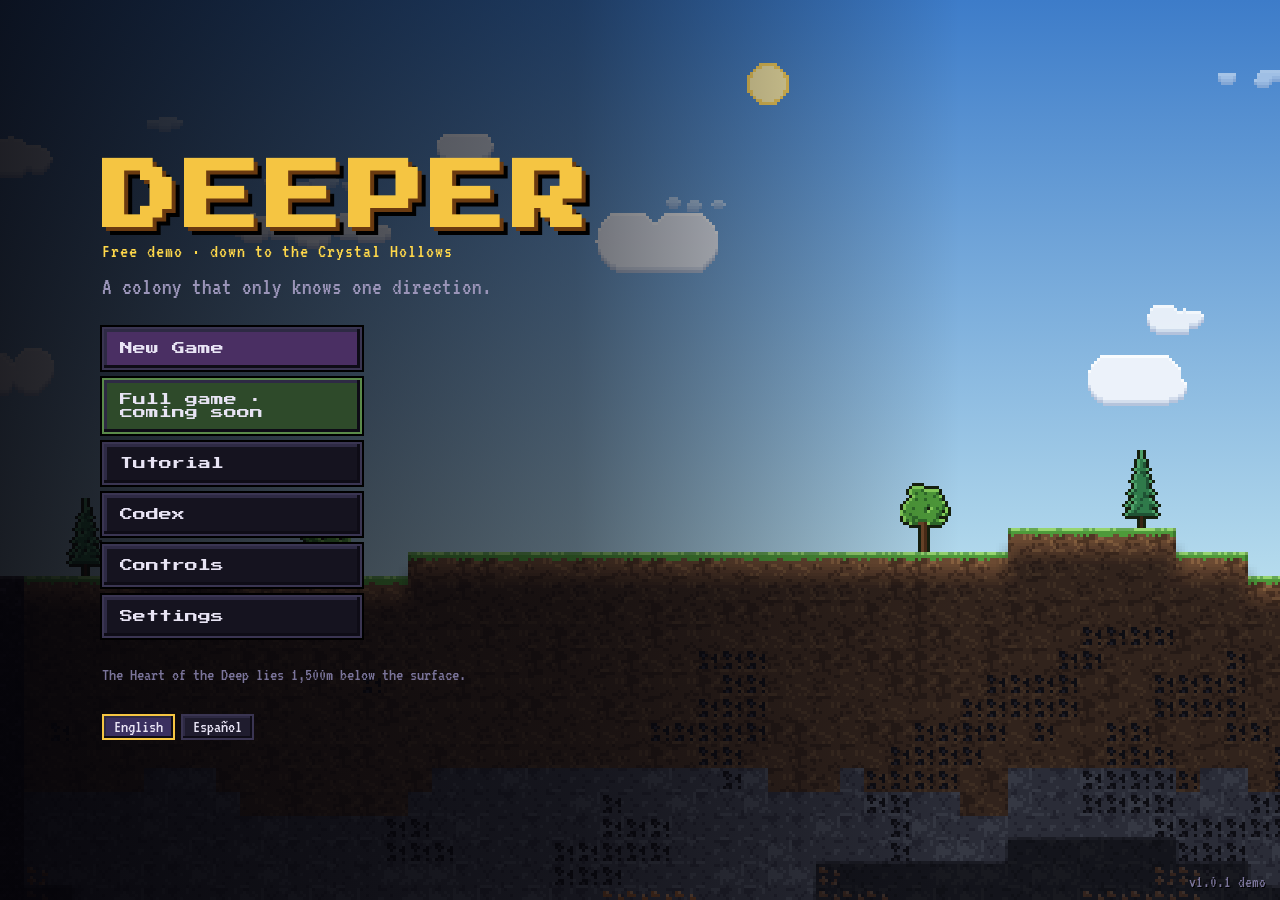
==== index.html @ 08e7ae27 "Demo 1.0.1: the full-game button says it's coming soon" ====
<!doctype html>
<html lang="en">
  <head>
    <meta charset="UTF-8" />
    <meta name="viewport" content="width=device-width, initial-scale=1.0, maximum-scale=1.0, user-scalable=no, viewport-fit=cover" />
    <title>Deeper</title>
    <script type="module" crossorigin>var e=Object.defineProperty,t=(e,t,n)=>()=>{if(n)throw n[0];try{return e&&(t=e(e=0)),t}catch(e){throw n=[e],e}},n=(t,n)=>{let r={};for(var i in t)e(r,i,{get:t[i],enumerable:!0});return n||e(r,Symbol.toStringTag,{value:`Module`}),r};(function(){let e=document.createElement(`link`).relList;if(e&&e.supports&&e.supports(`modulepreload`))return;for(let e of document.querySelectorAll(`link[rel="modulepreload"]`))n(e);new MutationObserver(e=>{for(let t of e)if(t.type===`childList`)for(let e of t.addedNodes)e.tagName===`LINK`&&e.rel===`modulepreload`&&n(e)}).observe(document,{childList:!0,subtree:!0});function t(e){let t={};return e.integrity&&(t.integrity=e.integrity),e.referrerPolicy&&(t.referrerPolicy=e.referrerPolicy),t.credentials=e.crossOrigin===`use-credentials`?`include`:e.crossOrigin===`anonymous`?`omit`:`same-origin`,t}function n(e){if(e.ep)return;e.ep=!0;let n=t(e);fetch(e.href,n)}})();var r={Stone:`Piedra`,Coal:`Carbón`,Iron:`Hierro`,Gold:`Oro`,Crystal:`Cristal`,Food:`Comida`,Easy:`Fácil`,"A calm descent. Good for learning the depths.":`Un descenso tranquilo. Ideal para aprender a moverte por las profundidades.`,"4 colonists, full storehouse":`4 colonos, almacén lleno`,"Weaker, rarer creatures":`Criaturas más débiles y escasas`,"Food from farms, mushrooms and chests":`Comida de huertos, setas y cofres`,"Sleepers are left alone":`Nadie ataca a los que duermen`,Normal:`Normal`,"The intended challenge. The dark bites back.":`El reto tal y como se diseñó. La oscuridad muerde.`,"3 colonists, modest supplies":`3 colonos, provisiones modestas`,"Food only from Mushroom Beds":`Comida solo de los huertos de setas`,"Colonists eat more":`Los colonos comen más`,"Creatures stalk sleepers: guard beds with turrets":`Las criaturas acechan a los que duermen: protege las camas con torretas`,Hard:`Difícil`,"Every unlit tunnel is a nest. Plan your light.":`Cada túnel a oscuras es un nido. Planifica la luz.`,"3 colonists, scarce supplies":`3 colonos, provisiones escasas`,"Tougher, more frequent creatures":`Criaturas más duras y frecuentes`,"Colonists eat much more":`Los colonos comen mucho más`,"Frequent attacks on sleepers":`Ataques frecuentes a los que duermen`,Surface:`Superficie`,"Where the colony lands.":`Donde llega la colonia.`,Topsoil:`Capa de tierra`,"Soft dirt. Quick to dig, gives nothing back.":`Tierra blanda. Se excava rápido, pero no da nada.`,"Stone Caverns":`Cavernas de piedra`,"Coal and iron. Old mine shafts run through the rock.":`Carbón y hierro. Viejos pozos mineros atraviesan la roca.`,"Fungal Depths":`Profundidades fúngicas`,"Huge glowing caves of giant mushrooms. Their caps are edible.":`Enormes cuevas luminosas llenas de setas gigantes. Sus sombreros son comestibles.`,Deepstone:`Piedra profunda`,"Dense rock and gold. Insect hives nest in the dark.":`Roca densa y oro. Las colmenas de insectos anidan en la oscuridad.`,"Crystal Hollows":`Cavernas de cristal`,"Geodes full of glowcrystal, watched by golems that ignore light.":`Geodas llenas de cristal luminoso, vigiladas por gólems a los que no les afecta la luz.`,"Sunken Ruins":`Ruinas sumergidas`,"Halls of a lost people. Cursed altars raise the dead.":`Salones de un pueblo perdido. Los altares malditos levantan a los muertos.`,"Magma Core":`Núcleo de magma`,"Lava and obsidian. Fire creatures are not afraid of light.":`Lava y obsidiana. Las criaturas de fuego no temen la luz.`,"The Abyss":`El Abismo`,"Void rock around the Heart of the Deep. Horrors dwell here.":`Roca del vacío alrededor del Corazón de las Profundidades. Aquí moran los horrores.`,Idle:`Sin tarea`,"a creature":`una criatura`,"Fighting!":`¡Luchando!`,"Fleeing!":`¡Huyendo!`,Sleeping:`Durmiendo`,Eating:`Comiendo`,"Digging {thing}":`Picando {thing}`,"Building {thing}":`Construyendo {thing}`,"Your colony has arrived. The only way is down.":`Tu colonia ha llegado. Solo se puede ir hacia abajo.`,"Unlit tunnels breed creatures. Carry light with you as you dig.":`En los túneles a oscuras nacen criaturas. Lleva luz contigo mientras excavas.`,"Welcome back. Your colony is where you left it.":`Hola de nuevo. Tu colonia está donde la dejaste.`,"Picks forged to level {n}.":`Picos forjados al nivel {n}.`,"They can break the Heart of the Deep itself.":`Pueden romper hasta el mismísimo Corazón de las Profundidades.`,"Your miners can now break {things}.":`Tus mineros ya pueden romper: {things}.`,"Lava destroyed a {thing} at {d}m!":`¡La lava ha destruido una construcción ({thing}) a {d} m!`,"Chest looted: {loot}.":`Cofre saqueado: {loot}.`,"An egg sac burst. One less source of drones.":`Ha reventado un saco de huevos. Un nido de zánganos menos.`,"The cursed altar crumbles. The dead rest easier.":`El altar maldito se desmorona. Los muertos descansan en paz.`,"Broke into a cavern at {d}m.":`Habéis abierto una caverna a {d} m.`,"Lava sealed under a stone wall.":`Lava sellada bajo un muro de piedra.`,"{name} starved to death at {d}m.":`{name} murió de hambre a {d} m.`,"{name} burned in lava at {d}m.":`{name} cayó en la lava a {d} m.`,"{name} was killed by {who} at {d}m.":`{name} murió a {d} m. Causa: {who}.`,"The Deep Dragon has fallen! The Heart of the Deep lies unguarded.":`¡El Dragón de las Profundidades ha caído! El Corazón de las Profundidades está desprotegido.`,"The Deep Dragon awakens! It must be slain before the Heart can be mined.":`¡El Dragón de las Profundidades despierta! Hay que acabar con él antes de poder picar el Corazón.`,"dragon fire":`fuego de dragón`,"Something is creeping up on {name} in their sleep! Stalkers ignore torches. Turrets beside beds stop them.":`¡Algo se acerca a {name} mientras duerme! Los acechadores no temen las antorchas. Las torretas junto a las camas los detienen.`,"Creatures are stalking {name} as they sleep.":`Hay criaturas acechando a {name} mientras duerme.`,"The Heart of the Deep has been claimed!":`¡El Corazón de las Profundidades es vuestro!`,"{name} saw your lights and joined the colony.":`{name} vio vuestras luces y se ha unido a la colonia.`,"Travelers passed by. Free beds would convince them to stay.":`Pasaron unos viajeros. Con camas libres se habrían quedado.`,"New depth record: {d}m.":`Nuevo récord de profundidad: {d} m.`,"Deeper creatures grow stronger, and some no longer fear light.":`Las criaturas son más fuertes cuanto más hondo, y algunas ya no temen la luz.`,"Discovered: {place} at {d}m!":`¡Descubierto: {place} a {d} m!`,"A {mob} crawled out of an unlit tunnel. Torches stop creatures from appearing nearby.":`Ha salido una criatura ({mob}) de un túnel a oscuras. Las antorchas impiden que aparezcan criaturas cerca.`,and:`y`,"Deepest descents: {list}":`Descensos más profundos: {list}`,"The Heart of the Deep lies 1,500m below the surface.":`El Corazón de las Profundidades está a 1500 m bajo la superficie.`,"Day {n}":`Día {n}`,"{n} colonists":`{n} colonos`,"Starting a new game replaces your saved colony.":`Empezar una partida nueva sustituye a tu colonia guardada.`,"Couldn't save: this browser's storage is full or turned off.":`No se pudo guardar: el almacenamiento del navegador está lleno o desactivado.`,Saved:`Guardado`,"You have a saved {old} colony at {d}m (day {day}). Start a new {new} colony and replace it?":`Tienes una colonia guardada en {old} a {d} m (día {day}). ¿Empezar una colonia nueva en {new} y sustituirla?`,"The saved colony is damaged and can't be loaded.":`La colonia guardada está dañada y no se puede cargar.`,"The saved colony is from an older version of the game and can't be loaded.":`La colonia guardada es de una versión anterior del juego y no se puede cargar.`,"Tutorial complete":`Tutorial completado`,"Step {n} of {total}":`Paso {n} de {total}`,On:`Sí`,Off:`No`,"The Deep Dragon guards the Heart. Slay it before you can mine it.":`El Dragón de las Profundidades protege el Corazón. Acaba con él antes de picarlo.`,"Your picks can't break {things} yet. Forge better ones.":`Tus picos aún no pueden romper: {things}. Forja otros mejores.`,"Not enough {res} for {thing}.":`Falta {res} para construir: {thing}.`,"End of the demo":`Fin de la demo`,"The Heart is yours":`El Corazón es tuyo`,"The dark took them":`La oscuridad se los llevó`,"Your colony broke through to the Heart of the Deep on <b>{diff}</b>.":`Tu colonia alcanzó el Corazón de las Profundidades en <b>{diff}</b>.`,"The last of your colonists has fallen, <b>{d}m</b> below the surface.":`Ha caído el último de tus colonos, a <b>{d} m</b> bajo la superficie.`,"Deepest point":`Punto más profundo`,"Time underground":`Tiempo bajo tierra`,Survivors:`Supervivientes`,"Colonists lost":`Colonos perdidos`,"Creatures slain":`Criaturas abatidas`,"Dungeons found":`Mazmorras encontradas`,"Chests looted":`Cofres saqueados`,Crawler:`Reptante`,"Skitters over walls and ceilings. The first thing to crawl out of an unlit tunnel.":`Corretea por paredes y techos. Es lo primero que sale de un túnel a oscuras.`,"Cave Bat":`Murciélago de caverna`,"Fast and fragile. Flies straight at whoever is nearest.":`Rápido y frágil. Vuela directo hacia quien tenga más cerca.`,"Lost Miner":`Minero perdido`,"What is left of the last colony. Walks and climbs ladders like your own miners.":`Lo que queda de la última colonia. Camina y sube escaleras como tus mineros.`,Sporeling:`Esporín`,"A mushroom that learned to walk. Travels in groups.":`Una seta que aprendió a andar. Va en grupo.`,Stalker:`Acechador`,"A larger, faster crawler of the deep rock.":`Un reptante más grande y rápido de la roca profunda.`,"Hive Drone":`Zángano de colmena`,"Hatches from hive egg sacs. Destroy the eggs to stop them.":`Nace de los sacos de huevos de las colmenas. Destruye los huevos para frenarlos.`,"Crystal Golem":`Gólem de cristal`,"Slow and enormous. Light does nothing to it. Use turrets or numbers.":`Lento y enorme. La luz no le hace nada. Usa torretas o superioridad numérica.`,Wraith:`Espectro`,"Drifts straight through solid rock. Burns badly in light.":`Atraviesa la roca maciza. La luz lo quema con fuerza.`,"Skeleton Knight":`Caballero esqueleto`,"Armored guardian raised by cursed altars. Only half afraid of light.":`Guardián con armadura alzado por los altares malditos. La luz solo lo asusta a medias.`,"Fire Imp":`Diablillo de fuego`,"Born in lava. Light means nothing to it.":`Nacido en la lava. La luz no significa nada para él.`,"Ember Crawler":`Reptante de ascuas`,"A crawler with a molten shell. Barely flinches at torches.":`Un reptante con caparazón fundido. Las antorchas apenas lo inmutan.`,"Deep Dragon":`Dragón de las Profundidades`,"Coils around the Heart of the Deep and must be slain before the Heart can be mined. Breathes fire from range and ignores light. Bring every colonist, turrets and your best picks.":`Se enrosca alrededor del Corazón de las Profundidades y hay que acabar con él antes de poder picarlo. Escupe fuego a distancia y no le afecta la luz. Trae a todos tus colonos, torretas y tus mejores picos.`,"Abyssal Horror":`Horror abisal`,"Something that lives near the Heart. Many eyes, much patience.":`Algo que vive cerca del Corazón. Muchos ojos, mucha paciencia.`,"a {mob}":`{mob}`,"the Deep Dragon":`el Dragón de las Profundidades`,"Crawls on walls":`Trepa por las paredes`,Flies:`Vuela`,"Walks, climbs ladders":`Camina y sube escaleras`,"Passes through rock":`Atraviesa la roca`,"Ignores light":`Inmune a la luz`,"Resists light":`Resiste la luz`,"Burns fast in light":`La luz lo quema rápido`,"Very tough":`Muy resistente`,"Very fast":`Muy rápido`,"Found in almost every layer of rock.":`Está en casi todas las capas de roca.`,"The basic building material: ladders, walls, beds, mushroom beds and turrets. Dirt gives nothing.":`El material de construcción básico: escaleras, muros, camas, huertos de setas y torretas. La tierra no da nada.`,"Dark seams in the upper caverns.":`Vetas oscuras en las cavernas superiores.`,"Burns in torches and feeds Mushroom Beds. Light burns most creatures and keeps new ones from appearing.":`Arde en las antorchas y alimenta los huertos de setas. La luz quema a la mayoría de las criaturas e impide que aparezcan otras.`,"Orange ore, common from the caverns down to the deepstone.":`Mena naranja, común desde las cavernas hasta la piedra profunda.`,"Used for turrets, crystal lamps and most pickaxe upgrades.":`Se usa en torretas, lámparas de cristal y en la mayoría de las mejoras de pico.`,"Glittering veins deep underground, and inside old chests.":`Filones brillantes en lo más hondo, y dentro de cofres antiguos.`,"Forges the stronger pickaxes you need to keep digging deeper.":`Sirve para forjar los picos más fuertes que necesitas para seguir bajando.`,"Glowing clusters in the deep, thickest in the Crystal Hollows.":`Racimos luminosos en las profundidades, sobre todo en las Cavernas de cristal.`,"Powers crystal lamps and turrets, and forges the finest pickaxes.":`Alimenta las lámparas de cristal y las torretas, y forja los mejores picos.`,"Grown in Mushroom Beds that you build.":`Se cultiva en los huertos de setas que construyes.`,"Colonists eat as they work and starve without it. On Easy, giant mushroom caps and chests also give food.":`Los colonos comen mientras trabajan y sin ella mueren de hambre. En Fácil, los sombreros de setas gigantes y los cofres también dan comida.`,"Pickaxe upgrades":`Mejoras de pico`,"Eaten by colonists":`Alimento de los colonos`,"guarded by {mobs}":`guardianes: {mobs}`,"Best depth: {d}m":`Mejor profundidad: {d} m`,"Not played yet":`Aún sin jugar`,Air:`Aire`,Dirt:`Tierra`,Grass:`Hierba`,"Myceliated Stone":`Piedra micelada`,"Geode Rock":`Roca de geoda`,"Ancient Stone":`Piedra antigua`,"Carved Block":`Bloque tallado`,"Magma Rock":`Roca de magma`,Obsidian:`Obsidiana`,"Void Rock":`Roca del vacío`,Bedrock:`Roca madre`,"Hive Wall":`Pared de colmena`,"Coal Seam":`Veta de carbón`,"Iron Ore":`Mena de hierro`,"Gold Vein":`Filón de oro`,Glowcrystal:`Cristal luminoso`,"Giant Mushroom Cap":`Sombrero de seta gigante`,Lava:`Lava`,"Heart of the Deep":`Corazón de las Profundidades`,"Guarded by the Deep Dragon. Slay it before you can mine the Heart.":`Lo protege el Dragón de las Profundidades. Acaba con él antes de picar el Corazón.`,"Old Chest":`Cofre antiguo`,"Mark it with the pickaxe to loot it.":`Márcalo con el pico para saquearlo.`,"Hive Egg Sac":`Saco de huevos`,"Keeps hatching drones until destroyed.":`Sigue sacando zánganos hasta que lo destruyas.`,"Cursed Altar":`Altar maldito`,"Raises the dead until destroyed.":`Levanta a los muertos hasta que lo destruyas.`,"Mine Support":`Puntal de mina`,"Mushroom Stem":`Tallo de seta`,Bones:`Huesos`,"Stone Wall":`Muro de piedra`,"Solid block. Seal off caves, bridge gaps, or build it right on top of lava to plug a leak.":`Bloque macizo. Sella cuevas, cubre huecos o constrúyelo encima de la lava para tapar una fuga.`,Ladder:`Escalera`,"Lets colonists climb up and down.":`Permite a los colonos subir y bajar.`,Torch:`Antorcha`,"Light burns most creatures within about 4 tiles and stops new ones appearing within about 6.":`Su luz quema a la mayoría de las criaturas a unas 4 casillas e impide que aparezcan otras a unas 6.`,Bed:`Cama`,"Faster rest. Free beds attract newcomers.":`Descanso más rápido. Las camas libres atraen a recién llegados.`,"Mushroom Bed":`Huerto de setas`,"Grows food. Yields more the deeper it is.":`Produce comida. Rinde más cuanto más hondo está.`,"Crystal Lamp":`Lámpara de cristal`,"A torch that never needs coal and shines much further: creatures burn within about 6 tiles (torch: 4) and none appear within about 10 (torch: 6).":`Una antorcha que nunca necesita carbón y alumbra mucho más lejos: quema criaturas a unas 6 casillas (antorcha: 4) y no aparece ninguna a unas 10 (antorcha: 6).`,"Bolt Turret":`Torreta de rayos`,"Shoots creatures in range, even ones that ignore light or stalk sleepers. Place one beside your beds. Hits harder with better picks.":`Dispara a las criaturas a su alcance, incluso a las que no temen la luz o acechan a los que duermen. Pon una junto a tus camas. Pega más fuerte con mejores picos.`,"{label} built: {n} / {need}":`{label}: {n} de {need}`,"{q} waiting for a colonist":`{q} a la espera de un colono`,"A crawler came out of the dark!":`¡Ha salido un reptante de la oscuridad!`,"Welcome, Overseer":`Te damos la bienvenida`,"This is your colony. Colonists act on their own; you give orders. Move the view with <b>WASD</b>, the <b>arrow keys</b>, the <b>mouse wheel</b> or by <b>right-dragging</b>.":`Esta es tu colonia. Los colonos actúan por su cuenta; tú das las órdenes. Mueve la vista con <b>WASD</b>, las <b>flechas</b>, la <b>rueda del ratón</b> o <b>arrastrando con el botón derecho</b>.`,"Dig a shaft":`Excava un pozo`,"Select the <b>Pickaxe (1)</b> and <b>drag straight down</b> from the ground next to your colonists, about 8 tiles. Yellow brackets mark tiles to dig.":`Elige el <b>Pico (1)</b> y <b>arrastra en línea recta hacia abajo</b> desde el suelo junto a tus colonos, unas 8 casillas. Los corchetes amarillos marcan lo que hay que excavar.`,"Watch them work":`Míralos trabajar`,"Your colonists walk over and start digging. Each tile they break reveals what lies beyond. Wait until someone reaches <b>21m</b>. Use the <b>2x / 4x</b> buttons to speed time up.":`Tus colonos se acercan y empiezan a excavar. Cada casilla que rompen descubre lo que hay detrás. Espera a que alguien llegue a <b>21 m</b>. Usa los botones <b>2x / 4x</b> para acelerar el tiempo.`,"A way back up":`Un camino de vuelta`,"Anyone who drops into a hole can't climb out. Select the <b>Ladder (2)</b> and <b>drag along the shaft</b> to order at least 5 rungs, then wait for your colonists to build them.":`Quien cae a un agujero no puede salir. Elige la <b>Escalera (2)</b> y <b>arrastra a lo largo del pozo</b> para encargar al menos 5 peldaños; luego espera a que tus colonos los construyan.`,Ladders:`Escaleras`,"Light the dark":`Ilumina la oscuridad`,'Creatures appear in <b>unlit</b> places underground. With the <b>Torch (4)</b> selected, those places glow <b style="color:#ff6a7a">red</b>. Place a torch inside the shaft and wait for a colonist to put it up.':`Bajo tierra, las criaturas aparecen en los lugares <b>sin luz</b>. Con la <b>Antorcha (4)</b> elegida, esos lugares brillan en <b style="color:#ff6a7a">rojo</b>. Pon una antorcha dentro del pozo y espera a que un colono la coloque.`,Torches:`Antorchas`,"Colonists eat as they work. Build a <b>Mushroom Bed (6)</b> on solid ground. It grows food on its own, and grows more the deeper it is. On <b>Normal</b> and <b>Hard</b>, farms are your <b>only</b> food. A colonist will come and build it.":`Los colonos comen mientras trabajan. Construye un <b>Huerto de setas (6)</b> sobre suelo firme. Produce comida por sí solo, y más cuanto más hondo está. En <b>Normal</b> y <b>Difícil</b>, los huertos son tu <b>única</b> fuente de comida. Un colono vendrá a construirlo.`,"Mushroom Beds":`Huertos de setas`,Rest:`Descanso`,"Tired colonists slow down. Build a <b>Bed (5)</b> on solid ground. Free beds also attract new colonists over time. Wait for it to be built.":`Los colonos cansados trabajan más despacio. Construye una <b>Cama (5)</b> sobre suelo firme. Con el tiempo, las camas libres también atraen a nuevos colonos. Espera a que esté construida.`,Beds:`Camas`,"Something stirs":`Algo se mueve`,"A creature has crawled out of the darkness. Colonists fight back on their own, and light burns most creatures. Defeat it.":`Una criatura ha salido de la oscuridad. Los colonos se defienden por su cuenta, y la luz quema a la mayoría de las criaturas. Derrótala.`,"Guard the beds":`Protege las camas`,"On <b>Normal</b> and <b>Hard</b>, creatures stalk colonists while they sleep, and torches won't scare these stalkers off. A <b>Bolt Turret (8)</b> shoots anything in range, even creatures that ignore light. Build one next to your bed, on the floor or a wall. Here is some iron and glowcrystal.":`En <b>Normal</b> y <b>Difícil</b>, las criaturas acechan a los colonos mientras duermen, y las antorchas no ahuyentan a estos acechadores. Una <b>Torreta de rayos (8)</b> dispara a todo lo que tenga a su alcance, incluso a las criaturas que no temen la luz. Construye una junto a la cama, en el suelo o en una pared. Aquí tienes algo de hierro y cristal luminoso.`,Turrets:`Torretas`,"Night watch":`Guardia nocturna`,"A stalker is creeping toward the camp. Watch your turret deal with it. Turrets hit harder as you forge better picks, and they are your best weapon against creatures that ignore light, like golems and fire imps.":`Un acechador se acerca sigilosamente al campamento. Mira cómo se encarga tu torreta. Las torretas pegan más fuerte a medida que forjas mejores picos, y son tu mejor arma contra las criaturas que no temen la luz, como los gólems y los diablillos de fuego.`,"A stalker is creeping toward the camp!":`¡Un acechador se acerca al campamento!`,"Go deeper":`Más hondo`,"That's the basics. Mine <b>iron</b> (orange ore) and forge better picks with the button in the toolbar to break harder rock. Loot <b>chests</b> in dungeons, and dig all the way down to the <b>Heart of the Deep</b>, 1,500m below.":`Eso es lo básico. Extrae <b>hierro</b> (la mena naranja) y forja mejores picos con el botón de la barra de herramientas para romper roca más dura. Saquea los <b>cofres</b> de las mazmorras y excava hasta llegar al <b>Corazón de las Profundidades</b>, 1500 m más abajo.`,"Free demo · down to the Crystal Hollows":`Demo gratuita · hasta las Cavernas de cristal`,"Something below heard you.":`Algo ahí abajo te ha oído.`,"{d}m down, the Heart of the Deep waits.":`A {d} m de profundidad, el Corazón de las Profundidades espera.`,"Click or press any key to skip":`Haz clic o pulsa una tecla para saltar`,"Your colony reached the Crystal Hollows, <b>{d}m</b> down. The full game keeps going through sunken ruins, a molten core and the Abyss, all the way to the Heart of the Deep and the dragon that guards it.":`Tu colonia llegó a las Cavernas de cristal, a <b>{d} m</b> de profundidad. El juego completo sigue por ruinas sumergidas, un núcleo de magma y el Abismo, hasta el Corazón de las Profundidades y el dragón que lo protege.`,"Your colony is saved: buy the full game on this computer and carry on right where you stopped.":`Tu colonia está guardada: compra el juego completo en este ordenador y sigue justo donde lo dejaste.`,"Full game · coming soon":`Juego completo · próximamente`,"Your colony is saved: when the full game comes out, it carries on right where you stopped on this computer.":`Tu colonia está guardada: cuando salga el juego completo, seguirá justo donde lo dejaste en este ordenador.`,"Your demo colony is saved. When the full game comes out, it picks it up where you stopped.":`Tu colonia de la demo está guardada. Cuando salga el juego completo, la retomará donde la dejaste.`,"Your demo colony is saved. The full game on this computer picks it up where you stopped.":`Tu colonia de la demo está guardada. El juego completo en este ordenador la retoma donde la dejaste.`,"Your demo colony reached the Crystal Hollows. The rest of the descent is in the full game.":`Tu colonia de la demo llegó a las Cavernas de cristal. El resto del descenso está en el juego completo.`,"{biome}, from {d}m. {desc}":`{biome}, desde {d} m. {desc}`,"<b>Move</b><br>Drag with one finger to look around. You can always move with two fingers and pinch to zoom.":`<b>Mover</b><br>Arrastra con un dedo para mirar alrededor. Siempre puedes moverte con dos dedos y pellizcar para hacer zoom.`,"<b>Pickaxe</b><br>Drag to mark tiles for digging, even hidden ones. Mark chests to loot them, and egg sacs or altars to destroy them.<br><i>Click a single building to take it down.</i>":`<b>Pico</b><br>Arrastra para marcar casillas que excavar, incluso las ocultas. Marca cofres para saquearlos, y sacos de huevos o altares para destruirlos.<br><i>Haz clic en una sola construcción para desmontarla.</i>`,"<b>Cancel</b><br>Drag to remove dig and build orders.":`<b>Cancelar</b><br>Arrastra para quitar órdenes de excavación y construcción.`,"Cost: {cost}":`Coste: {cost}`,"Needs solid ground below.":`Necesita suelo firme debajo.`,"Mounts on floors, walls or ceilings.":`Se monta en suelos, paredes o techos.`,Tutorial:`Tutorial`,"Picks Lv{a} → {b}: {cost}":`Picos Nv{a} → {b}: {cost}`,"Forge level {n} picks to break {things}. Better picks also dig faster and hit harder.":`Forja picos de nivel {n} para romper: {things}. Los mejores picos también excavan más rápido y pegan más fuerte.`,"the Heart of the Deep":`el Corazón de las Profundidades`,"Picks Lv{a} (max)":`Picos Nv{a} (máx.)`,"Abandoned Mine":`Mina abandonada`,"Timbered tunnels with ladders still in place. The miners never left.":`Túneles apuntalados con las escaleras aún en su sitio. Los mineros nunca se fueron.`,"Fungal Grotto":`Gruta fúngica`,"A glowing chamber of giant mushrooms, full of food and sporelings.":`Una cámara luminosa de setas gigantes, llena de comida y esporines.`,"Bug Hive":`Colmena de insectos`,"Soft waxy walls around egg sacs. Destroy the eggs or the drones never stop.":`Paredes blandas de cera alrededor de sacos de huevos. Destruye los huevos o los zánganos no pararán nunca.`,"Great Geode":`Gran geoda`,"A hollow stone egg lined with glowcrystal, guarded by a golem.":`Un huevo de piedra hueco forrado de cristal luminoso, custodiado por un gólem.`,"Ancient Hall":`Salón antiguo`,"Carved halls with treasure and a cursed altar that raises the dead.":`Salones tallados con tesoros y un altar maldito que levanta a los muertos.`,"Obsidian Forge":`Forja de obsidiana`,"A furnace-temple of the deep. Fire imps tend it.":`Un templo-horno de las profundidades. Lo atienden diablillos de fuego.`,Pop:`Pob.`,Depth:`Prof.`,Colony:`Colonia`,"Leave tutorial":`Salir del tutorial`,"Continue ▶":`Continuar ▶`,"Keep playing":`Seguir jugando`,"Main menu":`Menú principal`,PAUSED:`PAUSA`,"A colony that only knows one direction.":`Una colonia que solo conoce una dirección.`,Continue:`Continuar`,"New Game":`Nueva partida`,"Get the full game":`Consigue el juego completo`,Codex:`Códice`,Controls:`Controles`,Settings:`Ajustes`,"Choose your descent":`Elige tu descenso`,"Start new colony":`Empezar colonia nueva`,"Keep my save":`Conservar mi partida`,Back:`Volver`,Biomes:`Biomas`,Creatures:`Criaturas`,Dungeons:`Mazmorras`,Resources:`Recursos`,"Left-drag":`Arrastrar con el botón izquierdo`,"Use the selected tool on an area":`Usar la herramienta elegida en una zona`,"Right-drag · WASD · Arrows · Wheel":`Arrastrar con el botón derecho · WASD · Flechas · Rueda`,"Move the view":`Mover la vista`,"Pickaxe, Ladder, Wall, Torch, Bed, Mushroom Bed, Lamp, Turret":`Pico, Escalera, Muro, Antorcha, Cama, Huerto de setas, Lámpara, Torreta`,"Cancel orders":`Cancelar órdenes`,Space:`Espacio`,Pause:`Pausa`,"Game speed":`Velocidad de juego`,"Jump to a colonist":`Ir a un colono`,"Mute all sound":`Silenciar todo el sonido`,"Music on/off":`Activar/desactivar la música`,Esc:`Esc`,"Menu (the game keeps running)":`Menú (la partida sigue en marcha)`,"Click the minimap, a biome name or a colonist card to jump there.":`Haz clic en el minimapa, en el nombre de un bioma o en la ficha de un colono para ir allí.`,Music:`Música`,"Sound effects":`Efectos de sonido`,"Sounds from colonists far from the camera are quieter and come from their side. M mutes everything, N toggles music.":`Los sonidos de los colonos lejos de la cámara suenan más bajos y desde su lado. M silencia todo y N activa o desactiva la música.`,Fullscreen:`Pantalla completa`,"F11 also switches fullscreen.":`F11 también activa la pantalla completa.`,Language:`Idioma`,"Changing the language saves your colony and returns to the main menu.":`Al cambiar el idioma se guarda tu colonia y vuelves al menú principal.`,Menu:`Menú`,"Back to game":`Volver a la partida`,Restart:`Reiniciar`,"Save & exit to menu":`Guardar y salir al menú`,"Play again":`Jugar de nuevo`,Colonists:`Colonos`,"Beds built":`Camas construidas`,"Deepest point reached":`Punto más profundo alcanzado`,"Pause (Space)":`Pausa (Espacio)`,"Normal speed":`Velocidad normal`,Fast:`Rápido`,Fastest:`Muy rápido`,"Mute all sound (M)":`Silenciar todo el sonido (M)`,"Music on/off (N)":`Activar/desactivar la música (N)`,"Show the map and colonists":`Mostrar el mapa y los colonos`,"Menu (Esc). The game keeps running; Space pauses.":`Menú (Esc). La partida sigue en marcha; Espacio la pausa.`,"Minimise the map":`Minimizar el mapa`,"Show the map":`Mostrar el mapa`,"Minimise the colonist list":`Minimizar la lista de colonos`,"Show the colonists":`Mostrar los colonos`},i=[{id:`en`,name:`English`},{id:`es`,name:`Español`}],a={es:r},o=`deeper.lang`;function s(){try{let e=localStorage.getItem(o);if(i.some(t=>t.id===e))return e}catch{}let e=(navigator.language||``).toLowerCase().slice(0,2);return i.some(t=>t.id===e)?e:`en`}var c=s();function l(e){try{localStorage.setItem(o,e)}catch{}}function u(e,t){let n=e,r=a[c];if(r){let t=r[e];t!==void 0&&(n=t)}return t?n.replace(/\{(\w+)\}/g,(e,n)=>n in t?String(t[n]):e):n}function d(e){return e.length<2?e[0]??``:`${e.slice(0,-1).join(`, `)} ${u(`and`)} ${e[e.length-1]}`}function f(){document.documentElement.lang=c,c!==`en`&&(document.querySelectorAll(`[data-i18n]`).forEach(e=>{e.textContent=u(e.textContent.trim())}),document.querySelectorAll(`[data-i18n-html]`).forEach(e=>{e.innerHTML=u(e.innerHTML.trim())}),document.querySelectorAll(`[title]`).forEach(e=>{e.title=u(e.title)}),document.querySelectorAll(`[aria-label]`).forEach(e=>{e.setAttribute(`aria-label`,u(e.getAttribute(`aria-label`)))}))}var p=.21,m=`v1.0.1 demo`,h=`https://steriumai.dev/`,g=[`stone`,`coal`,`iron`,`gold`,`crystal`,`food`],_={stone:u(`Stone`),coal:u(`Coal`),iron:u(`Iron`),gold:u(`Gold`),crystal:u(`Crystal`),food:u(`Food`)},v={stone:`#c8ccd8`,coal:`#9a9aaa`,iron:`#f0b27a`,gold:`#ffd84a`,crystal:`#8ff8ff`,food:`#ff9a8a`},y={easy:{name:u(`Easy`),blurb:u(`A calm descent. Good for learning the depths.`),points:[u(`4 colonists, full storehouse`),u(`Weaker, rarer creatures`),u(`Food from farms, mushrooms and chests`),u(`Sleepers are left alone`)],mobHp:.7,mobDmg:.77,spawnRate:.6,cap:.6,hunger:.75,grace:180,mineFood:!0,raid:0,immigrate:35,colonists:4,start:{stone:25,coal:8,iron:4,gold:0,crystal:0,food:30}},normal:{name:u(`Normal`),blurb:u(`The intended challenge. The dark bites back.`),points:[u(`3 colonists, modest supplies`),u(`Food only from Mushroom Beds`),u(`Colonists eat more`),u(`Creatures stalk sleepers: guard beds with turrets`)],mobHp:1,mobDmg:1.4,spawnRate:1,cap:1,hunger:1.3,grace:100,mineFood:!1,raid:.35,immigrate:45,colonists:3,start:{stone:14,coal:4,iron:0,gold:0,crystal:0,food:20}},hard:{name:u(`Hard`),blurb:u(`Every unlit tunnel is a nest. Plan your light.`),points:[u(`3 colonists, scarce supplies`),u(`Tougher, more frequent creatures`),u(`Food only from Mushroom Beds`),u(`Colonists eat much more`),u(`Frequent attacks on sleepers`)],mobHp:1.4,mobDmg:2.1,spawnRate:1.5,cap:1.5,hunger:1.6,grace:45,mineFood:!1,raid:.6,immigrate:60,colonists:3,start:{stone:8,coal:2,iron:0,gold:0,crystal:0,food:12}}},b=function(e){return e[e.SURFACE=0]=`SURFACE`,e[e.SOIL=1]=`SOIL`,e[e.CAVERN=2]=`CAVERN`,e[e.FUNGAL=3]=`FUNGAL`,e[e.DEEP=4]=`DEEP`,e[e.CRYSTAL=5]=`CRYSTAL`,e[e.RUINS=6]=`RUINS`,e[e.MAGMA=7]=`MAGMA`,e[e.ABYSS=8]=`ABYSS`,e}({}),x={0:{name:u(`Surface`),top:0,color:`#6fb0e0`,desc:u(`Where the colony lands.`)},1:{name:u(`Topsoil`),top:18,color:`#86603f`,desc:u(`Soft dirt. Quick to dig, gives nothing back.`)},2:{name:u(`Stone Caverns`),top:30,color:`#737a8a`,desc:u(`Coal and iron. Old mine shafts run through the rock.`)},3:{name:u(`Fungal Depths`),top:115,color:`#8a5cc0`,desc:u(`Huge glowing caves of giant mushrooms. Their caps are edible.`)},4:{name:u(`Deepstone`),top:195,color:`#555069`,desc:u(`Dense rock and gold. Insect hives nest in the dark.`)},5:{name:u(`Crystal Hollows`),top:275,color:`#6fd8e8`,desc:u(`Geodes full of glowcrystal, watched by golems that ignore light.`)},6:{name:u(`Sunken Ruins`),top:345,color:`#7a8aa8`,desc:u(`Halls of a lost people. Cursed altars raise the dead.`)},7:{name:u(`Magma Core`),top:415,color:`#e0521c`,desc:u(`Lava and obsidian. Fire creatures are not afraid of light.`)},8:{name:u(`The Abyss`),top:478,color:`#9a6ad0`,desc:u(`Void rock around the Heart of the Deep. Horrors dwell here.`)}},ee=[1,2,3,4,5,6,7,8],S=[`Ada`,`Bram`,`Cora`,`Dov`,`Esk`,`Fenn`,`Gilda`,`Hob`,`Ivo`,`Juna`,`Kest`,`Lark`,`Mira`,`Nils`,`Odo`,`Pim`,`Quill`,`Rook`,`Sela`,`Tamsin`,`Ulla`,`Vesk`,`Wren`,`Yara`,`Zed`],te=[`#3f7fbf`,`#bf4f3f`,`#4f9f4f`,`#9f6fbf`,`#c9913a`,`#3fa7a0`,`#b04f86`,`#7a7f3a`];function C(e){return function(){e|=0,e=e+1831565813|0;let t=Math.imul(e^e>>>15,1|e);return t=t+Math.imul(t^t>>>7,61|t)^t,((t^t>>>14)>>>0)/4294967296}}function w(e,t,n=0){let r=e*374761393+t*668265263+n*982451653|0;return r=Math.imul(r^r>>>13,1274126177),r^=r>>>16,(r>>>0)/4294967296}function T(e,t,n){let r=Math.floor(e),i=Math.floor(t),a=e-r,o=t-i,s=a*a*(3-2*a),c=o*o*(3-2*o),l=w(r,i,n),u=w(r+1,i,n),d=w(r,i+1,n),f=w(r+1,i+1,n);return l+(u-l)*s+(d-l)*c+(l-u-d+f)*s*c}function E(e,t,n,r=3){let i=0,a=1,o=1,s=0;for(let c=0;c<r;c++)i+=T(e*o,t*o,n+c*17)*a,s+=a,a*=.5,o*=2;return i/s}var D=function(e){return e[e.AIR=0]=`AIR`,e[e.DIRT=1]=`DIRT`,e[e.GRASS=2]=`GRASS`,e[e.STONE=3]=`STONE`,e[e.DEEP=4]=`DEEP`,e[e.MAGMA=5]=`MAGMA`,e[e.BEDROCK=6]=`BEDROCK`,e[e.COAL=7]=`COAL`,e[e.IRON=8]=`IRON`,e[e.CRYSTAL=9]=`CRYSTAL`,e[e.LAVA=10]=`LAVA`,e[e.HEART=11]=`HEART`,e[e.BRICK=12]=`BRICK`,e[e.LADDER=13]=`LADDER`,e[e.TORCH=14]=`TORCH`,e[e.BED=15]=`BED`,e[e.FARM=16]=`FARM`,e[e.LAMP=17]=`LAMP`,e[e.TURRET=18]=`TURRET`,e[e.MYCEL=19]=`MYCEL`,e[e.GEODE=20]=`GEODE`,e[e.ANCIENT=21]=`ANCIENT`,e[e.OBSIDIAN=22]=`OBSIDIAN`,e[e.VOID=23]=`VOID`,e[e.GOLD=24]=`GOLD`,e[e.HIVE=25]=`HIVE`,e[e.RUINBRICK=26]=`RUINBRICK`,e[e.CHEST=27]=`CHEST`,e[e.EGG=28]=`EGG`,e[e.ALTAR=29]=`ALTAR`,e[e.SUPPORT=30]=`SUPPORT`,e[e.MUSHSTEM=31]=`MUSHSTEM`,e[e.MUSHCAP=32]=`MUSHCAP`,e[e.BONES=33]=`BONES`,e}({}),O={0:{name:u(`Air`),solid:!1,hard:0,minPick:0},1:{name:u(`Dirt`),solid:!0,hard:.8,minPick:1},2:{name:u(`Grass`),solid:!0,hard:.8,minPick:1},3:{name:u(`Stone`),solid:!0,hard:1.8,minPick:1,drop:[`stone`,1]},19:{name:u(`Myceliated Stone`),solid:!0,hard:2.2,minPick:2,drop:[`stone`,1]},4:{name:u(`Deepstone`),solid:!0,hard:3,minPick:3,drop:[`stone`,1]},20:{name:u(`Geode Rock`),solid:!0,hard:3.5,minPick:5,drop:[`stone`,1]},21:{name:u(`Ancient Stone`),solid:!0,hard:4,minPick:6,drop:[`stone`,1]},26:{name:u(`Carved Block`),solid:!0,hard:4.5,minPick:7,drop:[`stone`,2]},5:{name:u(`Magma Rock`),solid:!0,hard:4.5,minPick:8,drop:[`stone`,1]},22:{name:u(`Obsidian`),solid:!0,hard:6,minPick:9,drop:[`stone`,1]},23:{name:u(`Void Rock`),solid:!0,hard:6.5,minPick:9,drop:[`stone`,1]},6:{name:u(`Bedrock`),solid:!0,hard:999,minPick:99},25:{name:u(`Hive Wall`),solid:!0,hard:1.2,minPick:1},7:{name:u(`Coal Seam`),solid:!0,hard:2,minPick:1,drop:[`coal`,2]},8:{name:u(`Iron Ore`),solid:!0,hard:3,minPick:1,drop:[`iron`,2]},24:{name:u(`Gold Vein`),solid:!0,hard:3.5,minPick:4,drop:[`gold`,2]},9:{name:u(`Glowcrystal`),solid:!0,hard:4,minPick:5,drop:[`crystal`,1],light:[2.5,.4]},32:{name:u(`Giant Mushroom Cap`),solid:!0,hard:1,minPick:1,drop:[`food`,2],light:[3,.35]},10:{name:u(`Lava`),solid:!1,hard:0,minPick:99,light:[4,.8]},11:{name:u(`Heart of the Deep`),solid:!0,hard:16,minPick:10,light:[9,1],desc:u(`Guarded by the Deep Dragon. Slay it before you can mine the Heart.`)},27:{name:u(`Old Chest`),solid:!1,hard:1,minPick:1,dig:!0,desc:u(`Mark it with the pickaxe to loot it.`)},28:{name:u(`Hive Egg Sac`),solid:!1,hard:1.5,minPick:1,dig:!0,light:[2,.3],desc:u(`Keeps hatching drones until destroyed.`)},29:{name:u(`Cursed Altar`),solid:!1,hard:5,minPick:6,dig:!0,light:[3,.45],desc:u(`Raises the dead until destroyed.`)},30:{name:u(`Mine Support`),solid:!1,hard:.6,minPick:1,dig:!0},31:{name:u(`Mushroom Stem`),solid:!1,hard:.6,minPick:1,dig:!0},33:{name:u(`Bones`),solid:!1,hard:.3,minPick:1,dig:!0},12:{name:u(`Stone Wall`),solid:!0,hard:1,minPick:1,drop:[`stone`,1],building:!0,desc:u(`Solid block. Seal off caves, bridge gaps, or build it right on top of lava to plug a leak.`)},13:{name:u(`Ladder`),solid:!1,hard:.5,minPick:1,climb:!0,building:!0,desc:u(`Lets colonists climb up and down.`)},14:{name:u(`Torch`),solid:!1,hard:.5,minPick:1,building:!0,light:[7,1],desc:u(`Light burns most creatures within about 4 tiles and stops new ones appearing within about 6.`)},15:{name:u(`Bed`),solid:!1,hard:.5,minPick:1,building:!0,floor:!0,desc:u(`Faster rest. Free beds attract newcomers.`)},16:{name:u(`Mushroom Bed`),solid:!1,hard:.5,minPick:1,building:!0,floor:!0,desc:u(`Grows food. Yields more the deeper it is.`)},17:{name:u(`Crystal Lamp`),solid:!1,hard:.5,minPick:1,building:!0,light:[11,1],desc:u(`A torch that never needs coal and shines much further: creatures burn within about 6 tiles (torch: 4) and none appear within about 10 (torch: 6).`)},18:{name:u(`Bolt Turret`),solid:!1,hard:.5,minPick:1,building:!0,mount:!0,light:[2,.5],desc:u(`Shoots creatures in range, even ones that ignore light or stalk sleepers. Place one beside your beds. Hits harder with better picks.`)}},ne={13:{stone:1},12:{stone:2},14:{coal:1},15:{stone:5},16:{stone:6,coal:2},17:{crystal:2,iron:1},18:{iron:5,stone:4,crystal:2}},re=[{},{iron:14,coal:4},{iron:24,coal:10},{iron:34,stone:40},{iron:30,gold:12},{gold:22,iron:26},{gold:28,crystal:12},{gold:32,crystal:22,iron:20},{gold:38,crystal:32,iron:36},{gold:50,crystal:45,iron:40}],ie=re.length;function ae(e){return d(Object.keys(O).map(Number).filter(t=>O[t].minPick===e&&!O[t].building&&t!==0).map(e=>O[e].name.toLowerCase()))}var oe=e=>O[e].solid||O[e].building===!0||O[e].dig===!0,k=function(e){return e[e.NONE=0]=`NONE`,e[e.DIRT=1]=`DIRT`,e[e.STONE=2]=`STONE`,e[e.FUNGAL=3]=`FUNGAL`,e[e.DEEP=4]=`DEEP`,e[e.GEODE=5]=`GEODE`,e[e.RUINS=6]=`RUINS`,e[e.MAGMA=7]=`MAGMA`,e[e.VOID=8]=`VOID`,e[e.PLANK=9]=`PLANK`,e[e.HIVE=10]=`HIVE`,e[e.BRICKWALL=11]=`BRICKWALL`,e[e.OBSIDIAN=12]=`OBSIDIAN`,e[e.COAL=13]=`COAL`,e[e.IRON=14]=`IRON`,e[e.GOLD=15]=`GOLD`,e[e.CRYSTAL=16]=`CRYSTAL`,e}({}),se={[D.DIRT]:1,[D.GRASS]:1,[D.STONE]:2,[D.MYCEL]:3,[D.MUSHCAP]:3,[D.DEEP]:4,[D.GEODE]:5,[D.ANCIENT]:6,[D.RUINBRICK]:11,[D.MAGMA]:7,[D.OBSIDIAN]:12,[D.VOID]:8,[D.HIVE]:10,[D.COAL]:13,[D.IRON]:14,[D.GOLD]:15,[D.CRYSTAL]:16},ce={mine:{name:u(`Abandoned Mine`),biome:b.CAVERN,desc:u(`Timbered tunnels with ladders still in place. The miners never left.`),mobs:[`miner`,`bat`],guards:[[`miner`,2]]},grotto:{name:u(`Fungal Grotto`),biome:b.FUNGAL,desc:u(`A glowing chamber of giant mushrooms, full of food and sporelings.`),mobs:[`sporeling`,`bat`],guards:[[`sporeling`,3]]},hive:{name:u(`Bug Hive`),biome:b.DEEP,desc:u(`Soft waxy walls around egg sacs. Destroy the eggs or the drones never stop.`),mobs:[`drone`,`stalker`],guards:[[`drone`,3]]},geode:{name:u(`Great Geode`),biome:b.CRYSTAL,desc:u(`A hollow stone egg lined with glowcrystal, guarded by a golem.`),mobs:[`golem`],guards:[[`golem`,1]]},ruins:{name:u(`Ancient Hall`),biome:b.RUINS,desc:u(`Carved halls with treasure and a cursed altar that raises the dead.`),mobs:[`skeleton`,`wraith`],guards:[[`skeleton`,2]]},forge:{name:u(`Obsidian Forge`),biome:b.MAGMA,desc:u(`A furnace-temple of the deep. Fire imps tend it.`),mobs:[`imp`,`ember`],guards:[[`imp`,2]]}},le={[b.SURFACE]:D.AIR,[b.SOIL]:D.DIRT,[b.CAVERN]:D.STONE,[b.FUNGAL]:D.MYCEL,[b.DEEP]:D.DEEP,[b.CRYSTAL]:D.GEODE,[b.RUINS]:D.ANCIENT,[b.MAGMA]:D.MAGMA,[b.ABYSS]:D.VOID},ue={[b.SURFACE]:0,[b.SOIL]:1,[b.CAVERN]:2,[b.FUNGAL]:3,[b.DEEP]:4,[b.CRYSTAL]:5,[b.RUINS]:6,[b.MAGMA]:7,[b.ABYSS]:8},de={[b.SURFACE]:9,[b.SOIL]:9,[b.CAVERN]:.64,[b.FUNGAL]:.575,[b.DEEP]:.63,[b.CRYSTAL]:.615,[b.RUINS]:.645,[b.MAGMA]:.6,[b.ABYSS]:.57},fe=class{t=new Uint8Array(33280);rev=new Uint8Array(33280);bg=new Uint8Array(33280);biome=new Uint8Array(33280);surf=[];trees=[];dungeons=[];seed;rnd;constructor(e){this.seed=e,this.rnd=C(e),this.generate(),this.reveal(1,0);for(let e=0;e<64;e++)for(let t=0;t<=this.surf[e]+4;t++)this.rev[t*64+e]=1}inb(e,t){return e>=0&&t>=0&&e<64&&t<520}get(e,t){return this.inb(e,t)?this.t[t*64+e]:D.BEDROCK}set(e,t,n){this.inb(e,t)&&(this.t[t*64+e]=n)}solid(e,t){return O[this.get(e,t)].solid}passable(e,t){let n=this.get(e,t);return!O[n].solid&&n!==D.LAVA}isLadder(e,t){return this.get(e,t)===D.LADDER}standable(e,t){return this.passable(e,t)?this.solid(e,t+1)||this.isLadder(e,t)||this.isLadder(e,t+1):!1}fallTarget(e,t){let n=t;for(;!this.standable(e,n);){if(!this.passable(e,n+1))return-1;n++}return n}isRevealed(e,t){return this.inb(e,t)&&this.rev[t*64+e]===1}underground(e,t){return t>this.surf[Math.max(0,Math.min(63,e))]}biomeAt(e,t){return this.inb(e,t)?this.biome[t*64+e]:b.ABYSS}dungeonAt(e,t){for(let n of this.dungeons)if(e>=n.x0&&e<=n.x1&&t>=n.y0&&t<=n.y1)return n;return null}generate(){let e=this.seed;for(let t=0;t<64;t++){let n=18+Math.round((E(t*.07,3.3,e)-.5)*10),r=Math.abs(t-32);r<7?n=18:r<11&&(n=Math.round(18+(n-18)*((r-7)/4))),this.surf[t]=n}let t=[b.CAVERN,b.FUNGAL,b.DEEP,b.CRYSTAL,b.RUINS,b.MAGMA,b.ABYSS],n=t.map(t=>Array.from({length:64},(n,r)=>x[t].top+Math.round((E(r*.06,t*13.7,e+100)-.5)*14)));for(let r=0;r<520;r++)for(let i=0;i<64;i++){let a=r*64+i,o=this.surf[i],s=r<o?b.SURFACE:b.SOIL;if(r>=o){let a=r-o,c=o+7+Math.round(E(i*.15,r*.02,e+3)*5);(r>=c||a>12)&&(s=b.CAVERN);for(let e=1;e<t.length;e++)r>=n[e][i]&&(s=t[e])}this.biome[a]=s,this.bg[a]=ue[s];let c=r<o?D.AIR:r===o?D.GRASS:le[s];if(r>o){let t=(t,n=.3)=>E(i*n,r*n,e+t,2);(s===b.MAGMA||s===b.ABYSS)&&t(61,.12)>.68?c=D.OBSIDIAN:(s===b.CAVERN||s===b.FUNGAL||s===b.SOIL&&r>o+3)&&t(11)>.7?c=D.COAL:(s===b.CAVERN||s===b.FUNGAL||s===b.DEEP)&&r>30&&t(23,.28)>.705?c=D.IRON:(s===b.DEEP||s===b.CRYSTAL||s===b.RUINS)&&t(29,.3)>.73?c=D.GOLD:(s===b.CRYSTAL&&t(37,.32)>.68||(s===b.DEEP||s===b.MAGMA||s===b.ABYSS)&&t(37,.32)>.77)&&(c=D.CRYSTAL),this.bg[a]=se[c]??ue[s]}if(r>o+12){let t=E(i*.085,r*.12,e+5,3),n=Math.abs(E(i*.05,r*.05,e+77,2)-.5);(t>de[s]||n<.017&&r>45)&&(c=D.AIR)}((i===0||i===63)&&r>=o||r>=518)&&(c=D.BEDROCK),this.t[a]=c}this.lavaBasins();for(let t=100;t<230;t++)for(let n=3;n<61;n++)if(this.biomeAt(n,t)===b.FUNGAL&&this.get(n,t)===D.AIR&&this.solid(n,t+1)&&!(w(n,t,e+5)>.22))for(let r=2+Math.floor(w(n,t,e+6)*5);r>=2&&!this.mushroom(n,t,r);r--);this.placeDungeons(),this.heartChamber(),this.settleLava();for(let t=2+Math.floor(w(0,1,e)*3);t<62;t+=3+Math.floor(w(t,2,e)*5))Math.abs(t-32)<6||w(t,1,e)<.7&&this.trees.push(t)}lavaBasins(){let e=this.seed,t=e=>e===b.MAGMA||e===b.ABYSS;for(let n=517;n>395;n--){let r=1;for(;r<63;){if(this.get(r,n)!==D.AIR||!this.solid(r-1,n)){r++;continue}let i=r,a=!0;for(;i<63&&this.get(i,n)===D.AIR;){let e=this.get(i,n+1);!O[e].solid&&e!==D.LAVA&&(a=!1),i++}let o=i-r,s=this.get(r,n+1)===D.LAVA;if(a&&this.solid(i,n)&&o<=18&&t(this.biomeAt(r,n))&&w(r,n,e+51)<(s?.55:.8))for(let e=r;e<i;e++)this.set(e,n,D.LAVA);r=i+1}}let n=C(e+99),r=e=>{let t=new Set(e.map(([e,t])=>t*64+e));for(let[n,r]of e)for(let e=-1;e<=1;e++)for(let i=-1;i<=1;i++){let a=n+i,o=r+e;if(t.has(o*64+a))continue;let s=this.get(a,o);if(!this.inb(a,o)||!O[s].solid||s===D.BEDROCK)return}for(let[t,n]of e)this.set(t,n,D.LAVA)},i=(e,t)=>{let i=1.5+n()*4,a=1+n()*2.2,o=3+i+n()*(58-2*i),s=e+n()*(t-e),c=Math.floor(n()*1e6),l=[];for(let e=Math.floor(s-a-2);e<=s+a+2;e++)for(let t=Math.floor(o-i-2);t<=o+i+2;t++)((t+.5-o)/i)**2+((e+.5-s)/a)**2<1+(w(t,e,c)-.5)*.9&&l.push([t,e]);l.length&&r(l)},a=(e,t)=>{let i=4+n()*56,a=e+n()*(t-e),o=(n()-.5)*1.2+(n()<.5?0:Math.PI),s=n()<.4,c=new Set,l=[];for(let e=0,t=10+Math.floor(n()*16);e<t;e++){i+=Math.cos(o),a+=Math.sin(o)*.7,o+=(n()-.5)*.9;for(let[e,t]of s?[[i,a],[i,a+1]]:[[i,a]]){let n=Math.round(e),r=Math.round(t),i=r*64+n;c.has(i)||(c.add(i),l.push([n,r]))}}r(l)},o=(e,t)=>{let i=3+Math.floor(n()*58),a=e+Math.floor(n()*(t-e));r(n()<.5?[[i,a]]:[[i,a],[i,a+1]])};for(let e=0;e<34;e++)i(400,506);for(let e=0;e<20;e++)a(400,506);for(let e=0;e<16;e++)o(400,506);for(let e=0;e<10;e++)i(235,395);for(let e=0;e<6;e++)a(235,395)}settleLava(){for(let e=0;e<40;e++){let e=!1;for(let t=0;t<520;t++)for(let n=0;n<64;n++){if(this.get(n,t)!==D.LAVA)continue;let r=e=>O[e].solid||e===D.LAVA;r(this.get(n,t+1))&&r(this.get(n-1,t))&&r(this.get(n+1,t))||(this.set(n,t,D.OBSIDIAN),e=!0)}if(!e)break}}mushroom(e,t,n){let r=n>=5?3:n>=4?2:1;for(let r=0;r<=n;r++)if(this.get(e,t-r)!==D.AIR)return!1;for(let i=-r;i<=r;i++)if(this.get(e+i,t-n)!==D.AIR||this.get(e+i,t-n-1)===D.MUSHCAP||this.get(e+i,t-n+1)===D.MUSHCAP)return!1;for(let r=0;r<n;r++)this.set(e,t-r,D.MUSHSTEM);for(let i=-r;i<=r;i++)this.set(e+i,t-n,D.MUSHCAP);return!0}placeDungeons(){for(let[e,t,n,r]of[[`mine`,45,100,2],[`grotto`,128,180,2],[`hive`,208,262,2],[`geode`,290,332,2],[`ruins`,358,400,2],[`forge`,428,466,2]])for(let i=0;i<r;i++){let a=(n-t)/r;for(let n=0;n<25;n++){let n=Math.floor(t+a*i+this.rnd()*a*.7);if(this.stamp(e,n))break}}}carve(e,t,n,r){e<=0||e>=63||t>=518||t<0||(this.t[t*64+e]=n,r!==void 0&&(this.bg[t*64+e]=r))}floorBelow(e,t,n){let r=t;for(;r<n&&!this.solid(e,r+1);)r++;return r}stamp(e,t){let n=this.rnd,[r,i]={mine:[22+Math.floor(n()*10),10],grotto:[22,13],hive:[20,13],geode:[17,13],ruins:[30,12],forge:[21,9]}[e],a=2+Math.floor(n()*(60-r)),o=t,s=a+r-1,c=o+i-1;for(let e of this.dungeons)if(!(s+3<e.x0||a-3>e.x1||c+3<e.y0||o-3>e.y1))return!1;let l=ce[e],u=a+s>>1,d=o+c>>1,f=(e,t,n,r)=>((e-u)/n)**2+((t-d)/r)**2;switch(e){case`mine`:{let e=o+1,t=o+6,i=a+Math.floor(r*(.3+n()*.4));for(let n=a;n<=s;n++){for(let t=e;t<e+3;t++)this.carve(n,t,D.AIR,9);if(n>a+3&&n<s-1)for(let e=t;e<t+3;e++)this.carve(n,e,D.AIR,9)}for(let n=e;n<t+3;n++)this.carve(i,n,D.LADDER,9);for(let n=a+2;n<=s-1;n+=5)if(!(Math.abs(n-i)<2)){for(let t=e;t<e+3;t++)this.carve(n,t,D.SUPPORT);if(n>a+3&&n<s-1)for(let e=t;e<t+3;e++)this.carve(n,e,D.SUPPORT)}for(let r=a-1;r<=s+1;r++)for(let i of[e-1,e+3,t+3])this.solid(r,i)&&n()<.25&&this.carve(r,i,n()<.5?D.COAL:D.IRON);this.carve(s-2,t+2,D.CHEST),this.carve(a+1,e+2,D.CHEST);for(let t=0;t<3;t++){let t=a+1+Math.floor(n()*(r-2));this.get(t,e+2)===D.AIR&&this.carve(t,e+2,D.BONES)}break}case`grotto`:{for(let e=o;e<=c;e++)for(let t=a;t<=s;t++)f(t,e,r/2,i/2)<1&&this.carve(t,e,D.AIR,3);for(let e of[a+4,u-5,u+3,s-4]){let t=this.floorBelow(e,d,c+2);for(let r=4+Math.floor(n()*3);r>=2&&!this.mushroom(e,t,r);r--);}let e=u-2;this.carve(e,this.floorBelow(e,d,c+2),D.CHEST);break}case`hive`:{for(let e=o;e<=c;e++)for(let t=a;t<=s;t++){let n=f(t,e,r/2,i/2)+(w(t,e,this.seed+3)-.5)*.25;n<1&&this.carve(t,e,D.HIVE,10),n<.6&&this.carve(t,e,D.AIR)}for(let e of[u-5,u+5,u+1]){let t=this.floorBelow(e,d,c);this.get(e,t)===D.AIR&&this.carve(e,t,D.EGG)}let e=this.floorBelow(u-2,d,c);this.get(u-2,e)===D.AIR&&this.carve(u-2,e,D.CHEST);break}case`geode`:for(let e=o;e<=c;e++)for(let t=a;t<=s;t++){let n=f(t,e,r/2,i/2);n<1&&this.carve(t,e,D.GEODE,5),n<.78&&this.carve(t,e,D.CRYSTAL),n<.5&&this.carve(t,e,D.AIR)}this.carve(u,this.floorBelow(u,d,c),D.CHEST);break;case`ruins`:{for(let e=o;e<=c;e++)for(let t=a;t<=s;t++){let n=e<=o+1||e>=c-1||t===a||t===s;this.carve(t,e,n?D.RUINBRICK:D.AIR,11)}for(let e=a+9;e<s-4;e+=10)for(let t=o+2;t<=c-4;t++)this.carve(e,t,D.RUINBRICK);for(let e of[a,s])for(let t=c-3;t<=c-2;t++)this.carve(e,t,D.AIR);let e=c-2;this.carve(u,e,D.ALTAR),this.carve(a+3,e,D.CHEST),this.carve(s-3,e,D.CHEST);for(let t=0;t<4;t++){let t=a+2+Math.floor(n()*(r-4));this.get(t,e)===D.AIR&&this.carve(t,e,D.BONES)}for(let e=a+2;e<s-1;e+=3)this.get(e,o+2)===D.AIR&&n()<.5&&this.carve(e,o+2,D.TORCH);break}case`forge`:for(let e=o;e<=c;e++)for(let t=a;t<=s;t++){let n=e===o||e>=c-1||t===a||t===s;this.carve(t,e,n?D.OBSIDIAN:D.AIR,12)}for(let e of[a+2,a+3,s-3,s-2])this.carve(e,c-1,D.LAVA);for(let e=c-3;e<=c-2;e++)this.carve(a,e,D.AIR);this.carve(u,c-2,D.CHEST),this.carve(u+2,c-2,D.CHEST)}return this.dungeons.push({kind:e,name:l.name,x0:a,y0:o,x1:s,y1:c,found:!1,mobs:l.mobs,guards:l.guards}),!0}heartRoom={x0:0,y0:0,x1:0,y1:0};heartChamber(){let e=this.seed;for(let t=488;t<=513;t++)for(let n=11;n<=53;n++){let r=((n-32)/18)**2+((t-501)/10)**2;r<1?(this.set(n,t,t>510?D.OBSIDIAN:D.AIR),this.bg[t*64+n]=12):r<1.35&&w(n,t,e)<.35?this.set(n,t,D.CRYSTAL):r<1.55&&this.set(n,t,D.OBSIDIAN)}this.set(32,510,D.HEART),this.heartRoom={x0:15,y0:492,x1:49,y1:510}}reveal(e,t){let n=[],r=0,i=t*64+e;for(this.rev[i]||(this.rev[i]=1,O[this.t[i]].solid||r++),O[this.t[i]].solid||n.push(i);n.length;){let e=n.pop(),t=e%64,i=e/64|0;for(let e=-1;e<=1;e++)for(let a=-1;a<=1;a++){let o=t+a,s=i+e;if(!this.inb(o,s))continue;let c=s*64+o;this.rev[c]||(this.rev[c]=1,O[this.t[c]].solid||(r++,n.push(c)))}}return r}},pe=new Int32Array(33280),me=12;function he(e,t,n,r){for(let i=-1;i<=1;i+=2){let a=t+i;if(!(a<0||a>=64)){if(e.passable(a,n)){if(e.standable(a,n))r(a,n);else{let t=e.fallTarget(a,n);t>=0&&t-n<=me&&r(a,t)}}else n>0&&e.passable(t,n-1)&&e.passable(a,n-1)&&e.standable(a,n-1)?r(a,n-1):n>1&&e.passable(t,n-1)&&e.passable(t,n-2)&&e.solid(a,n-1)&&e.standable(a,n-2)&&r(a,n-2)}}if(n>0&&(e.isLadder(t,n)&&e.passable(t,n-1)||e.isLadder(t,n-1))&&r(t,n-1),n+1<520&&e.passable(t,n+1)){if(e.isLadder(t,n+1))r(t,n+1);else{let i=e.fallTarget(t,n+1);i>=0&&i-n<=me&&r(t,i)}}}function ge(e,t,n,r=300){let i=new Int32Array(33280).fill(-1),a=new Int32Array(33280).fill(-1),o=0,s=0,c=n*64+t;for(i[c]=0,pe[s++]=c;o<s;){let t=pe[o++],n=i[t];n>=r||he(e,t%64,t/64|0,(e,r)=>{let o=r*64+e;i[o]<0&&(i[o]=n+1,a[o]=t,pe[s++]=o)})}return{dist:i,prev:a}}function _e(e,t,n,r){let i=[],a=r;for(;a>=0&&a!==n*64+t;)i.push(a),a=e.prev[a];i.reverse();let o=[],s=t,c=n;for(let e of i){let t=e%64,n=e/64|0;if(t!==s&&n>c){o.push([t,c]);for(let e=c+1;e<=n;e++)o.push([t,e])}else if(t!==s&&n<c)o.push([s,n]),o.push([t,n]);else if(t===s&&n>c+1)for(let e=c+1;e<=n;e++)o.push([t,e]);else o.push([t,n]);s=t,c=n}return o}function ve(e,t,n,r,i,a,o=1200){let s=n*64+t,c=new Map;c.set(s,-1);let l=0,u=0;pe[u++]=s;let d=-1,f=e=>Math.abs(e%64-r)<=+(a===`walk`)&&Math.abs((e/64|0)-i)<=+(a===`walk`);for(;l<u&&u<o;){let t=pe[l++];if(t!==s&&f(t)){d=t;break}let n=t%64,r=t/64|0,i=(e,n)=>{let r=n*64+e;c.has(r)||(c.set(r,t),pe[u++]=r)};if(a===`walk`)he(e,n,r,i);else for(let[t,a]of[[n+1,r],[n-1,r],[n,r+1],[n,r-1]])e.inb(t,a)&&e.passable(t,a)&&i(t,a)}if(d<0)return null;let p=d;for(;c.get(p)!==s;)p=c.get(p);return[p%64,p/64|0]}var A={crawler:{name:u(`Crawler`),hp:16,dmg:6,speed:2.2,move:`crawl`,fear:1,atk:1,biomes:[b.SOIL,b.CAVERN,b.FUNGAL],weight:3,desc:u(`Skitters over walls and ceilings. The first thing to crawl out of an unlit tunnel.`)},bat:{name:u(`Cave Bat`),hp:9,dmg:4,speed:4.2,move:`fly`,fear:1.2,atk:.8,biomes:[b.CAVERN,b.FUNGAL,b.DEEP],weight:2,desc:u(`Fast and fragile. Flies straight at whoever is nearest.`)},miner:{name:u(`Lost Miner`),hp:28,dmg:9,speed:1.8,move:`walk`,fear:.5,atk:1.1,biomes:[b.CAVERN],weight:.6,desc:u(`What is left of the last colony. Walks and climbs ladders like your own miners.`)},sporeling:{name:u(`Sporeling`),hp:22,dmg:7,speed:2,move:`walk`,fear:1,atk:1,biomes:[b.FUNGAL],weight:3,desc:u(`A mushroom that learned to walk. Travels in groups.`)},stalker:{name:u(`Stalker`),hp:32,dmg:10,speed:2.8,move:`crawl`,fear:1,atk:1,biomes:[b.DEEP,b.CRYSTAL],weight:3,desc:u(`A larger, faster crawler of the deep rock.`)},drone:{name:u(`Hive Drone`),hp:15,dmg:7,speed:3.8,move:`fly`,fear:.8,atk:.8,biomes:[b.DEEP],weight:1.5,desc:u(`Hatches from hive egg sacs. Destroy the eggs to stop them.`)},golem:{name:u(`Crystal Golem`),hp:95,dmg:18,speed:1.2,move:`walk`,fear:0,atk:1.6,biomes:[b.CRYSTAL],weight:2,desc:u(`Slow and enormous. Light does nothing to it. Use turrets or numbers.`)},wraith:{name:u(`Wraith`),hp:34,dmg:12,speed:2.1,move:`phase`,fear:1.5,atk:1,biomes:[b.RUINS],weight:2,desc:u(`Drifts straight through solid rock. Burns badly in light.`)},skeleton:{name:u(`Skeleton Knight`),hp:52,dmg:14,speed:1.9,move:`walk`,fear:.5,atk:1.1,biomes:[b.RUINS],weight:2,desc:u(`Armored guardian raised by cursed altars. Only half afraid of light.`)},imp:{name:u(`Fire Imp`),hp:40,dmg:13,speed:3.3,move:`fly`,fear:0,atk:.9,biomes:[b.MAGMA],weight:2,desc:u(`Born in lava. Light means nothing to it.`)},ember:{name:u(`Ember Crawler`),hp:55,dmg:15,speed:3,move:`crawl`,fear:.4,atk:1,biomes:[b.MAGMA,b.ABYSS],weight:2,desc:u(`A crawler with a molten shell. Barely flinches at torches.`)},dragon:{name:u(`Deep Dragon`),hp:4e3,dmg:32,speed:3.2,move:`fly`,fear:0,atk:1.4,biomes:[],weight:0,boss:!0,reach:5,desc:u(`Coils around the Heart of the Deep and must be slain before the Heart can be mined. Breathes fire from range and ignores light. Bring every colonist, turrets and your best picks.`)},horror:{name:u(`Abyssal Horror`),hp:130,dmg:20,speed:2.4,move:`crawl`,fear:.3,atk:1.2,biomes:[b.ABYSS],weight:2,desc:u(`Something that lives near the Heart. Many eyes, much patience.`)}},ye=[`crawler`,`bat`,`miner`,`sporeling`,`stalker`,`drone`,`golem`,`wraith`,`skeleton`,`imp`,`ember`,`horror`,`dragon`];function be(e,t=Math.random){let n=ye.filter(t=>A[t].biomes.includes(e));if(!n.length)return null;let r=n.reduce((e,t)=>e+A[t].weight,0),i=t()*r;for(let e of n)if(i-=A[e].weight,i<=0)return e;return n[0]}var xe=class{id;x;y;def;hp;maxHp;dmg;tx=null;think=0;atk=0;anim=Math.random()*10;alive=!0;face=1;burn=0;raider=!1;awake=!1;breathT=2;constructor(e,t,n,r){this.id=e,this.x=t,this.y=n,this.def=A[e];let i=this.def.boss?1:1+Math.max(0,n-18)/700;this.maxHp=this.hp=this.def.hp*i*r.mobHp,this.dmg=this.def.dmg*i*r.mobDmg}get radius(){return this.def.reach??0}get cx(){return Math.round(this.x)}get cy(){return Math.round(this.y)}hit(e,t){this.hp-=e,t.burst(this.x,this.y,`#c86af0`,3),this.hp<=0&&t.killMonster(this)}update(e,t){let n=t.w,r=this.def;if(r.boss){this.updateBoss(e,t);return}this.anim+=e,this.atk-=e,this.think-=e,this.burn-=e;let i=this.cx,a=this.cy;if(!n.inb(i,a)){this.alive=!1;return}if(n.get(i,a)===D.LAVA&&this.id!==`imp`&&this.id!==`ember`&&(this.hp-=e*40,this.hp<=0)){t.killMonster(this);return}let o=!this.raider&&r.fear>0&&t.light[a*64+i]>.45;if(o&&(this.hp-=e*12*r.fear,this.burn=.2,Math.random()<e*8&&t.burst(this.x,this.y,`#ffb040`,1,!0),this.hp<=0)){t.killMonster(this);return}r.move===`walk`&&!this.tx&&!n.standable(i,a)&&n.passable(i,a+1)&&(this.tx=[i,a+1]);let s=t.nearestColonist(this.x,this.y,26),c=o&&r.fear>=1;if(s&&!c&&Math.hypot(s.x-this.x,s.y-this.y)<=1.25){this.face=Math.sign(s.x-this.x)||this.face,this.atk<=0&&(this.atk=r.atk,s.hit(this.dmg,t,u(`a {mob}`,{mob:r.name.toLowerCase()})));return}if(!this.tx&&this.think<=0){if(this.think=.12,c){let e=null,o=9;for(let[s,c]of[[i+1,a],[i-1,a],[i,a+1],[i,a-1]]){if(!n.passable(s,c)&&r.move!==`phase`||!n.inb(s,c))continue;let i=t.light[c*64+s];i<o&&(o=i,e=[s,c])}this.tx=e}else if(s){if(r.move===`phase`){let e=Math.sign(s.cx-i),t=Math.sign(s.cy-a),n=Math.abs(s.x-this.x)>Math.abs(s.y-this.y)?[i+e,a]:[i,a+t];n[0]>0&&n[0]<63&&n[1]>0&&n[1]<518&&(this.tx=n)}else this.tx=ve(n,i,a,s.cx,s.cy,r.move===`walk`?`walk`:`crawl`),this.tx||(this.think=1)}else if(Math.random()<.3){let e=[[i+1,a],[i-1,a],[i,a+1],[i,a-1]].filter(([e,i])=>n.passable(e,i)&&t.light[i*64+e]<.3&&(r.move!==`walk`||n.standable(e,i)));e.length&&(this.tx=e[Math.random()*e.length|0]),this.think=.6}}if(this.tx){let[t,i]=this.tx;if(r.move!==`phase`&&!n.passable(t,i)){this.tx=null;return}let a=t-this.x,o=i-this.y,s=Math.hypot(a,o);Math.abs(a)>.01&&(this.face=Math.sign(a));let c=(r.move===`walk`&&o>.5&&a===0?8:r.speed)*e;c>=s?(this.x=t,this.y=i,this.tx=null):(this.x+=a/s*c,this.y+=o/s*c)}}updateBoss(e,t){let n=t.w.heartRoom;this.anim+=e,this.atk-=e,this.breathT-=e,this.burn-=e;let r=null,i=1e9;for(let e of t.colonists){if(!e.alive||e.x<n.x0-3||e.x>n.x1+3||e.y<n.y0-5||e.y>n.y1+1)continue;let t=Math.hypot(e.x-this.x,e.y-this.y);t<i&&(i=t,r=e)}if(!this.awake){if(!r){this.anim-=e*.8;return}this.awake=!0,t.dragonWakes()}let a=(n.x0+n.x1)/2,o=n.y1-3+Math.sin(this.anim*.8)*.8;r&&(this.face=Math.sign(r.x-this.x)||this.face,i<=this.radius+1&&this.atk<=0&&(this.atk=this.def.atk,r.hit(this.dmg,t,u(`the Deep Dragon`))),this.breathT<=0&&i>2&&i<14&&(this.breathT=2.6+Math.random()*1.6,t.fireball(this.x+.5+this.face*4.3,this.y-8,r.x+.5,r.y+.5,this.dmg*.7)),a=r.x-this.face*6,o=r.y-1+Math.sin(this.anim*1.3)*.6),a=Math.max(n.x0+1,Math.min(n.x1-1,a)),o=Math.max(n.y0+11,Math.min(n.y1,o));let s=a-this.x,c=o-this.y,l=Math.hypot(s,c);if(l>.05){let t=Math.min(l,this.def.speed*e);this.x+=s/l*t,this.y+=c/l*t,!r&&Math.abs(s)>.2&&(this.face=Math.sign(s))}}},Se=.06,Ce=.05,we=.3,Te=class{g;amt=new Float32Array(33280);active=new Set;acc=0;constructor(e){this.g=e;let t=e.w.t;for(let e=0;e<33280;e++)t[e]===D.LAVA&&(this.amt[e]=1)}get flowing(){return this.active.size>0}disturb(e,t){for(let[n,r]of[[0,0],[1,0],[-1,0],[0,1],[0,-1]]){let i=e+n,a=t+r;if(i<0||a<0||i>=64||a>=520)continue;let o=a*64+i;this.amt[o]>0&&this.wake(o)}}wake(e){let t=[e],n=new Set([e]);for(;t.length&&n.size<4e3;){let e=t.pop();this.active.add(e);for(let r of[e-1,e+1,e-64,e+64])r<0||r>=33280||n.has(r)||this.amt[r]<=0||(n.add(r),t.push(r))}}open(e){return e<0||e>=33280?!1:!O[this.g.w.t[e]].solid}pour(e,t){let n=this.g.w.t[e];n!==D.AIR&&n!==D.LAVA&&this.g.burnTile(e%64,e/64|0),this.amt[e]+=t}update(e){if(!this.active.size||(this.acc+=e,this.acc<Ce))return;this.acc=0;let t=this.amt,n=new Set,r=[...this.active].sort((e,t)=>t-e);for(let e of r){let r=t[e];if(r<=0)continue;let i=e%64,a=!1,o=e+64;if(o<33280&&this.open(o)&&t[o]<1){let i=Math.min(r,1-t[o]);i>.001&&(this.pour(o,i),t[e]-=i,r-=i,a=!0,n.add(o))}if(r>we){let r=Math.random()<.5?[e-1,e+1]:[e+1,e-1];for(let o of r){if(Math.abs(o%64-i)!==1||!this.open(o))continue;let r=t[e]-t[o],s=Math.min(r/3,t[e]-we);r>.02&&s>.002&&(t[o]>0||s>=Se)&&(this.pour(o,s),t[e]-=s,a=!0,n.add(o))}}if(a){n.add(e);for(let r of[e-64,e-1,e+1])r>=0&&t[r]>0&&n.add(r)}}let i=this.g.w;for(let e of[...r,...n])t[e]>=Se?i.t[e]!==D.LAVA&&(i.t[e]=D.LAVA):(t[e]=0,i.t[e]===D.LAVA&&(i.t[e]=D.AIR));this.active=n}},Ee=`deeper.save.v1`,De=`deeper.save.meta`;function Oe(e){let t=[],n=0;for(;n<e.length;){let r=e[n],i=1;for(;n+i<e.length&&e[n+i]===r&&i<255;)i++;t.push(r,i),n+=i}let r=``;for(let e=0;e<t.length;e+=32768)r+=String.fromCharCode(...t.slice(e,e+32768));return btoa(r)}function ke(e,t){let n=atob(e);if(n.length%2)throw Error(`corrupt run data`);let r=new Uint8Array(t),i=0;for(let e=0;e<n.length;e+=2){let a=n.charCodeAt(e),o=n.charCodeAt(e+1);if(i+o>t)throw Error(`run data too long`);r.fill(a,i,i+o),i+=o}if(i!==t)throw Error(`run data too short`);return r}function Ae(e,t){try{return localStorage.setItem(Ee,JSON.stringify(e)),localStorage.setItem(De,JSON.stringify(t)),!0}catch{return!1}}function je(){try{let e=localStorage.getItem(De);if(!e||!localStorage.getItem(Ee))return null;let t=JSON.parse(e);return t&&t.difficulty in y?t:null}catch{return null}}function Me(){let e;try{e=localStorage.getItem(Ee)}catch{return null}if(!e)return null;try{let t=JSON.parse(e);if(t.v!==1)return{error:u(`The saved colony is from an older version of the game and can't be loaded.`)};if(!(t.difficulty in y)||typeof t.seed!=`number`||!Array.isArray(t.colonists)||!t.world)throw Error(`bad shape`);for(let e of[`t`,`rev`,`bg`,`lava`])ke(t.world[e],33280);return{save:t}}catch{return{error:u(`The saved colony is damaged and can't be loaded.`)}}}function Ne(){try{localStorage.removeItem(Ee),localStorage.removeItem(De)}catch{}}var j=null,Pe=!1,Fe=null,Ie=.45,Le={},Re={x:0,y:0};function ze(){j||(j=new AudioContext,Fe=j.createGain(),Fe.gain.value=Ie,Fe.connect(j.destination)),j.state===`suspended`&&j.resume()}function Be(){return j}function Ve(){return Pe=!Pe,Pe}function He(){return Pe}function Ue(){return Ie}function We(e){Ie=Math.max(0,Math.min(1,e)),j&&Fe&&Fe.gain.setTargetAtTime(Ie,j.currentTime,.05)}function Ge(e,t){Re.x=e,Re.y=t}function Ke(e){if(!j||Pe||!Fe)return null;if(!e)return Fe;let t=e[0]-Re.x,n=(e[1]-Re.y)*1.3,r=Math.hypot(t,n),i=r<12?1:Math.max(0,1-(r-12)/40)**1.5;if(i<.02)return null;let a=j.createGain();a.gain.value=i;let o=j.createBiquadFilter();o.type=`lowpass`,o.frequency.value=600+16e3*i*i;let s=j.createStereoPanner();return s.pan.value=Math.max(-.85,Math.min(.85,t/24)),o.connect(s).connect(a).connect(Fe),o}function M(e,t,n,r,i,a=0,o=0){let s=j,c=s.currentTime+o,l=s.createOscillator(),u=s.createGain();l.type=r,l.frequency.setValueAtTime(t,c),a&&l.frequency.exponentialRampToValueAtTime(Math.max(20,t+a),c+n),u.gain.setValueAtTime(i,c),u.gain.exponentialRampToValueAtTime(1e-4,c+n),l.connect(u).connect(e),l.start(c),l.stop(c+n+.02)}function N(e,t,n,r=800,i=0){let a=j,o=Math.floor(a.sampleRate*t),s=a.createBuffer(1,o,a.sampleRate),c=s.getChannelData(0);for(let e=0;e<o;e++)c[e]=(Math.random()*2-1)*(1-e/o);let l=a.createBufferSource();l.buffer=s;let u=a.createBiquadFilter();u.type=`highpass`,u.frequency.value=r;let d=a.createGain();d.gain.value=n;let f=l.connect(u);if(i){let e=a.createBiquadFilter();e.type=`lowpass`,e.frequency.value=i,f=f.connect(e)}f.connect(d).connect(e),l.start()}function qe(e,t){let n=performance.now();return Le[e]&&n-Le[e]<t?!1:(Le[e]=n,!0)}function Je(e,t,n=!1){if(!qe(`${n?`b`:`d`}${e}${Math.round(t[0]/6)}`,n?40:85))return;let r=Ke(t);if(!r)return;let i=n?1.6:1,a=.9+Math.random()*.2;switch(e){case`soft`:M(r,95*a,.07*i,`sine`,.09,-35),N(r,.06*i,.05,150,1200);break;case`crumble`:N(r,.08*i,.07,500,3e3),M(r,140*a,.04,`triangle`,.03,-40);break;case`stone`:N(r,.045*i,.07,1600),M(r,650*a,.035,`square`,.02,-280);break;case`hard`:N(r,.04*i,.075,2400),M(r,1050*a,.045,`square`,.025,-500);break;case`metal`:M(r,1480*a,.16*i,`triangle`,.04),M(r,2230*a,.12*i,`sine`,.022),N(r,.02,.05,3e3);break;case`crystal`:M(r,2090*a,.24*i,`sine`,.035),M(r,3140*a,.18*i,`sine`,.02,0,.02),N(r,.02,.03,5e3);break;case`glass`:N(r,.035*i,.07,3500),M(r,1800*a,.06,`square`,.02,-900);break;case`organic`:M(r,170*a,.09*i,`sine`,.07,-90),N(r,.05*i,.03,400,1500);break;case`wood`:M(r,240*a,.06*i,`triangle`,.06,-60),N(r,.035*i,.04,900,4e3)}n&&N(r,.12,.06,250,2500)}function P(e,t){if(!qe(t?`${e}${Math.round(t[0]/6)},${Math.round(t[1]/6)}`:e,40))return;let n=Ke(t);if(n)switch(e){case`dig`:N(n,.05,.06,1500);break;case`break`:N(n,.14,.12,400),M(n,110,.1,`square`,.04,-40);break;case`build`:M(n,330,.07,`square`,.05),M(n,495,.08,`square`,.05,0,.07);break;case`hit`:M(n,200,.08,`square`,.06,-120);break;case`hurt`:M(n,160,.15,`sawtooth`,.07,-80);break;case`spawn`:M(n,70,.4,`sawtooth`,.05,30);break;case`die`:M(n,300,.6,`triangle`,.1,-260);break;case`msg`:M(n,660,.06,`triangle`,.05);break;case`good`:[523,659,784].forEach((e,t)=>M(n,e,.1,`square`,.045,0,t*.08));break;case`bad`:[300,220].forEach((e,t)=>M(n,e,.18,`square`,.05,0,t*.15));break;case`zap`:M(n,900,.07,`square`,.03,-600);break;case`win`:[392,523,659,784,1046].forEach((e,t)=>M(n,e,.25,`square`,.05,0,t*.14));break;case`click`:M(n,880,.03,`square`,.03);break;case`roar`:M(n,90,1.2,`sawtooth`,.12,-50),M(n,60,1.4,`square`,.06,30,.1),N(n,.9,.08,200);break;case`fire`:N(n,.35,.07,600),M(n,220,.3,`sawtooth`,.04,-150);break;case`boom`:N(n,.4,.14,150),M(n,80,.3,`square`,.06,-40);break;case`growl`:M(n,52,1.8,`sawtooth`,.08,14),M(n,78,1.5,`triangle`,.05,-12,.15),N(n,1.6,.05,140)}}function Ye(e){switch(e){case D.DIRT:case D.GRASS:return`soft`;case D.COAL:return`crumble`;case D.STONE:case D.MYCEL:case D.BRICK:return`stone`;case D.IRON:case D.GOLD:return`metal`;case D.CRYSTAL:case D.GEODE:case D.HEART:return`crystal`;case D.OBSIDIAN:case D.VOID:return`glass`;case D.HIVE:case D.MUSHCAP:case D.MUSHSTEM:case D.EGG:case D.BONES:return`organic`;case D.CHEST:case D.SUPPORT:case D.LADDER:case D.BED:case D.FARM:case D.TORCH:return`wood`;default:return O[e].building?`wood`:`hard`}}var Xe=2.2,F=e=>Math.max(0,(e-18)*3),Ze=class{x;y;name;shirt;hp=100;hunger=100;energy=100;state=`idle`;steps=[];goal=null;job=null;workT=0;workMax=1;face=1;anim=0;think=0;atk=0;hurtT=0;bed=-1;alive=!0;activity=u(`Idle`);fleeT=0;swings=0;constructor(e,t,n,r){this.x=e,this.y=t,this.name=n,this.shirt=r}get cx(){return Math.round(this.x)}get cy(){return Math.round(this.y)}dropJob(){this.job&&this.job.worker===this&&(this.job.worker=null),this.job=null}lastHitBy=u(`a creature`);hit(e,t,n=`a creature`){this.hp-=e,this.lastHitBy=n,this.hurtT=.25,P(`hurt`,[this.x,this.y]),t.burst(this.x,this.y,`#d9401f`,5)}update(e,t){let n=t.w;if(this.anim+=e,this.hurtT-=e,this.atk-=e,this.state!==`sleep`&&(this.energy=Math.max(0,this.energy-e*100/320)),this.hunger-=e*100*t.diff.hunger/190,this.hunger<=0?(this.hunger=0,this.hp-=e*1.2):this.hunger>40&&this.hp<100&&this.state!==`fight`&&(this.hp=Math.min(100,this.hp+e*(this.state===`sleep`?2:.6))),this.hp<=0){t.killColonist(this,this.hunger<=0?`starve`:`hit`);return}let r=this.cx,i=this.cy;if(n.get(r,i)===D.LAVA||!n.standable(r,i)&&n.get(r,i+1)===D.LAVA){if(this.hp-=e*55,this.hurtT=.2,Math.random()<e*10&&t.burst(this.x,this.y,`#ff8a1f`,1,!0),this.hp<=0){t.killColonist(this,`lava`);return}if(this.steps.length===0){for(let[e,t]of[[r,i-1],[r-1,i],[r+1,i],[r-1,i-1],[r+1,i-1]])if(n.passable(e,t)&&n.get(e,t)!==D.LAVA){this.steps=[[e,t]],this.state=`move`,this.goal=null;break}}}this.fleeT-=e;let a=this.fleeT>0?null:t.monsterNear(this.x,this.y,1.3);if(!(a&&this.hp<30&&this.flee(t))){if(a){this.state!==`fight`&&(this.steps=[],this.x=r,this.y=i),this.state=`fight`,this.activity=u(`Fighting!`),this.face=Math.sign(a.x-this.x)||this.face,this.atk<=0&&(this.atk=.7,a.hit(2.5+.9*t.pick,t),P(`hit`,[this.x,this.y]));return}this.state===`fight`&&(this.state=`idle`,this.think=0)}switch(this.steps.length===0&&!n.standable(r,i)&&(n.get(r,i+1)!==D.LAVA&&(this.steps=[[r,i+1]]),this.state!==`move`&&(this.state=`move`,this.goal=null)),this.state){case`move`:{let n=this.stepAlong(e,t);n===`blocked`?(this.state=`idle`,this.think=.1):n===`arrived`&&this.arrive(t);break}case`dig`:case`build`:{let n=this.job;if(!n||t.jobs.get(n.y*64+n.x)!==n){this.job=null,this.state=`idle`;break}this.workT+=e,this.face=Math.sign(n.x-r)||this.face;let i=Math.floor(this.anim*Xe+.35);this.state===`dig`&&i!==this.swings&&(this.swings=i,t.burst(n.x,n.y,t.tileColor(n.x,n.y),2),Je(Ye(t.w.get(n.x,n.y)),[n.x,n.y])),this.workT>=this.workMax&&(n.kind===`dig`?t.digTile(n.x,n.y):t.completeBuild(n),this.job=null,this.state=`idle`,this.think=.05);break}case`eat`:this.workT+=e,this.workT>=1.2&&(t.res.food>0&&(t.res.food--,this.hunger=Math.min(100,this.hunger+50)),this.state=`idle`);break;case`sleep`:{let a=n.get(r,i)===D.BED;this.energy+=e*(a?14:5),Math.random()<e*.8&&t.float(this.x,this.y-.6,`z`,`#c8d0ff`),this.energy>=100&&(this.energy=100,this.state=`idle`,this.bed=-1);break}case`idle`:this.think-=e,this.think<=0&&this.decide(t)}}flee(e){let t=ge(e.w,this.cx,this.cy,18),n=-1,r=-1e9;for(let i=0;i<33280;i++){let a=t.dist[i];if(a<=0)continue;let o=i%64,s=i/64|0,c=99;for(let t of e.monsters)c=Math.min(c,Math.hypot(t.x-o,t.y-s));let l=e.light[i]*10+Math.min(c,10)-a*.15;l>r&&(r=l,n=i)}return n<0?!1:(this.dropJob(),this.steps=_e(t,this.cx,this.cy,n),this.state=`move`,this.goal=`wander`,this.activity=u(`Fleeing!`),this.fleeT=3,e.float(this.x,this.y-.6,`!`,`#ffe58a`),!0)}stepAlong(e,t){let n=t.w;for(;this.steps.length;){let[t,r]=this.steps[0];if(!n.passable(t,r))return this.steps=[],this.x=this.cx,this.y=this.cy,`blocked`;let i=4.2;r<this.y-.01?i=3:r>this.y+.01&&(i=n.isLadder(t,r)||n.isLadder(t,r-1)?3.5:9),this.energy<10&&(i*=.6);let a=t-this.x,o=r-this.y,s=Math.hypot(a,o);Math.abs(a)>.01&&(this.face=Math.sign(a));let c=i*e;if(c>=s){if(this.x=t,this.y=r,this.steps.shift(),e-=s/i,e<=0)break}else{this.x+=a/s*c,this.y+=o/s*c;break}}return this.steps.length===0?`arrived`:`moving`}arrive(e){let t=this.cx,n=this.cy;if(this.goal===`job`&&this.job&&e.jobs.get(this.job.y*64+this.job.x)===this.job&&Math.abs(this.job.x-t)<=1&&Math.abs(this.job.y-n)<=1){let t=this.job;this.state=t.kind===`dig`?`dig`:`build`,this.workT=0,this.workMax=t.kind===`dig`?O[e.w.get(t.x,t.y)].hard/(1+.3*(e.pick-1)):1.2}else this.goal===`bed`?(this.state=`sleep`,this.activity=u(`Sleeping`),e.onSleep(this)):(this.state=`idle`,this.think=.2+Math.random()*.4);this.goal=null}decide(e){let t=e.w,n=this.cx,r=this.cy;if(this.think=.3+Math.random()*.3,this.hunger<35&&e.res.food>0){this.dropJob(),this.state=`eat`,this.workT=0,this.activity=u(`Eating`);return}let i=ge(t,n,r);if(this.energy<20){this.dropJob(),this.activity=u(`Sleeping`);let a=-1,o=1e9;for(let n=0;n<33280;n++)t.t[n]!==D.BED||i.dist[n]<0||i.dist[n]>=o||e.colonists.some(e=>e!==this&&e.alive&&e.bed===n)||(a=n,o=i.dist[n]);a>=0&&o>0?(this.bed=a,this.steps=_e(i,n,r,a),this.goal=`bed`,this.state=`move`):(this.bed=a,this.state=`sleep`,e.onSleep(this));return}let a=null,o=1e9,s=-1;for(let n of e.jobs.values())if(!(n.worker&&n.worker!==this&&n.worker.alive)&&e.canWork(n))for(let e=-1;e<=1;e++)for(let r=-1;r<=1;r++){if(!r&&!e)continue;let c=n.x+r,l=n.y+e;if(!t.inb(c,l))continue;let u=i.dist[l*64+c]-(n===this.job?2:0);i.dist[l*64+c]<0||u>=o||(a=n,o=u,s=l*64+c)}if(a){if(this.job!==a&&this.dropJob(),this.job=a,a.worker=this,this.goal=`job`,this.activity=a.kind===`dig`?u(`Digging {thing}`,{thing:O[t.get(a.x,a.y)].name.toLowerCase()}):u(`Building {thing}`,{thing:O[a.build].name.toLowerCase()}),s===r*64+n){this.arrive(e);return}this.steps=_e(i,n,r,s),this.state=`move`;return}this.dropJob(),this.activity=u(`Idle`),this.think=1+Math.random()*1.5;for(let e=0;e<20;e++){let e=n+Math.round((Math.random()-.5)*10),a=r+Math.round((Math.random()-.5)*6);if(!t.inb(e,a))continue;let o=i.dist[a*64+e];if(o>0&&o<8){this.steps=_e(i,n,r,a*64+e),this.goal=`wander`,this.state=`move`;break}}}},Qe=class e{w;diff;difficulty;colonists=[];monsters=[];jobs=new Map;res;pick=1;time=0;light=new Float32Array(33280);sun=new Float32Array(33280);lightDirty=!0;deepest=18;farms=new Map;turrets=new Map;turretTarget=new Map;spawners=new Map;particles=[];floaters=[];bolts=[];fireballs=[];msgs=[];lightVer=0;lava;built=new Map;dragon=null;raids=[];raidMsgT=-999;over=null;beds=0;kills=0;lost=0;chests=0;noSpawns=!1;tutorial;lightT=0;immT;spawnT=20;discoverT=0;nameIdx=0;milestone=0;travelerMsg=-999;warnedDark=!1;stamp=new Int32Array(33280);gen=0;lq=new Int32Array(33280);ld=new Int32Array(33280);constructor(e,t=`normal`,n={}){if(this.w=new fe(e),this.lava=new Te(this),this.difficulty=t,this.diff=y[t],this.tutorial=!!n.tutorial,this.noSpawns=!!n.tutorial||!!n.attract,this.res={...this.diff.start},this.immT=this.diff.immigrate+15,this.nameIdx=e%S.length,!(n.restore||(this.dragon=this.spawnMob(`dragon`,32,509),n.attract))){for(let e=0;e<this.diff.colonists;e++)this.addColonist(29+e*2,17);this.tutorial||(this.log(u(`Your colony has arrived. The only way is down.`),`#f5c542`),this.log(u(`Unlit tunnels breed creatures. Carry light with you as you dig.`),`#c8d0e0`))}}toSave(e){let t=this.w,n=new Uint8Array(33280);for(let e=0;e<33280;e++)n[e]=Math.round(Math.min(1,this.lava.amt[e])*255);return{v:1,savedAt:Date.now(),seed:t.seed,difficulty:this.difficulty,time:this.time,pick:this.pick,res:{...this.res},deepest:this.deepest,kills:this.kills,lost:this.lost,chests:this.chests,built:[...this.built.entries()],farms:[...this.farms.entries()],turrets:[...this.turrets.entries()],spawners:[...this.spawners.entries()],jobs:[...this.jobs.entries()].map(([e,t])=>t.kind===`build`?{i:e,k:t.kind,b:t.build}:{i:e,k:t.kind}),colonists:this.colonists.filter(e=>e.alive).map(e=>({name:e.name,shirt:e.shirt,x:e.cx,y:e.cy,hp:e.hp,hunger:e.hunger,energy:e.energy,lastHitBy:e.lastHitBy})),monsters:this.monsters.filter(e=>e.alive).map(e=>({id:e.id,x:e.def.boss?e.x:e.cx,y:e.def.boss?e.y:e.cy,hp:e.hp,maxHp:e.maxHp,dmg:e.dmg,raider:e.raider,awake:e.awake,face:e.face})),dragonDead:!this.dragonAlive,found:t.dungeons.map(e=>e.found),timers:{immT:this.immT,spawnT:this.spawnT,nameIdx:this.nameIdx,milestone:this.milestone,travelerMsg:this.travelerMsg,warnedDark:this.warnedDark,raidMsgT:this.raidMsgT},msgs:this.msgs.slice(-8),world:{t:Oe(t.t),rev:Oe(t.rev),bg:Oe(t.bg),lava:Oe(n)},cam:e}}saveMeta(){return{difficulty:this.difficulty,depthM:F(this.deepest),day:Math.floor(this.time/300)+1,colonists:this.alive.length,savedAt:Date.now()}}static fromSave(t){let n=new e(t.seed,t.difficulty,{restore:!0}),r=n.w;r.t.set(ke(t.world.t,33280)),r.rev.set(ke(t.world.rev,33280)),r.bg.set(ke(t.world.bg,33280)),t.found.forEach((e,t)=>{r.dungeons[t]&&(r.dungeons[t].found=e)}),n.lava=new Te(n);let i=ke(t.world.lava,33280);for(let e=0;e<33280;e++)n.lava.amt[e]=r.t[e]===D.LAVA?Math.max(.06,i[e]/255):0,r.t[e]===D.LAVA&&i[e]<250&&n.lava.disturb(e%64,e/64|0);n.time=t.time,n.pick=t.pick,n.res={...t.res},n.deepest=t.deepest,n.kills=t.kills,n.lost=t.lost,n.chests=t.chests,n.built=new Map(t.built),n.farms=new Map(t.farms),n.turrets=new Map(t.turrets),n.spawners=new Map(t.spawners);for(let e of t.jobs)n.jobs.set(e.i,{kind:e.k,x:e.i%64,y:e.i/64|0,build:e.b,worker:null});for(let e of t.colonists){let t=new Ze(e.x,e.y,e.name,e.shirt);t.hp=e.hp,t.hunger=e.hunger,t.energy=e.energy,t.lastHitBy=e.lastHitBy,n.colonists.push(t)}for(let e of t.monsters){if(!A[e.id])continue;let t=n.spawnMob(e.id,e.x,e.y);t.hp=e.hp,t.maxHp=e.maxHp,t.dmg=e.dmg,t.raider=e.raider,t.awake=e.awake,t.face=e.face,t.def.boss&&(n.dragon=t)}!n.dragon&&!t.dragonDead&&(n.dragon=n.spawnMob(`dragon`,32,509));let a=t.timers;return n.immT=a.immT,n.spawnT=a.spawnT,n.nameIdx=a.nameIdx,n.milestone=a.milestone,n.travelerMsg=a.travelerMsg,n.warnedDark=a.warnedDark,n.raidMsgT=a.raidMsgT,n.msgs=t.msgs.map(e=>({...e})),n.log(u(`Welcome back. Your colony is where you left it.`),`#8fe08a`),n.lightDirty=!0,n}addColonist(e,t){let n=S[this.nameIdx++%S.length],r=new Ze(e,t,n,te[this.colonists.length%te.length]);return this.colonists.push(r),r}get alive(){return this.colonists.filter(e=>e.alive)}log(e,t=`#e8e8f0`){this.msgs.push({text:e,color:t,t:this.time}),this.msgs.length>40&&this.msgs.shift()}float(e,t,n,r){this.floaters.push({x:e,y:t,text:n,color:r,life:1.4})}burst(e,t,n,r,i=!1){for(let a=0;a<r;a++)this.particles.push({x:e+.5+(Math.random()-.5)*.8,y:t+.5+(Math.random()-.5)*.8,vx:(Math.random()-.5)*5,vy:-Math.random()*5,life:.4+Math.random()*.5,color:n,glow:i})}tileColor(e,t){switch(this.w.get(e,t)){case D.DIRT:case D.GRASS:return`#6b4a32`;case D.COAL:return`#26262e`;case D.IRON:return`#c7773a`;case D.GOLD:return`#f5c542`;case D.CRYSTAL:return`#3fd8e0`;case D.MYCEL:return`#5a4678`;case D.DEEP:return`#4a4560`;case D.GEODE:return`#6a5a94`;case D.ANCIENT:case D.RUINBRICK:return`#56627a`;case D.MAGMA:return`#6a3226`;case D.OBSIDIAN:case D.VOID:return`#2e2440`;case D.HIVE:case D.EGG:return`#c08a36`;case D.MUSHCAP:return`#7a4ab8`;case D.HEART:return`#ff5fa2`;default:return`#6a7080`}}canAfford(e){return g.every(t=>this.res[t]>=(e[t]??0))}pay(e,t=1){for(let n of g)this.res[n]-=t*(e[n]??0)}upgradePick(){let e=re[this.pick];return!e||!this.canAfford(e)?!1:(this.pay(e),this.pick++,this.log(`${u(`Picks forged to level {n}.`,{n:this.pick})} ${this.pick===10?u(`They can break the Heart of the Deep itself.`):u(`Your miners can now break {things}.`,{things:ae(this.pick)})}`,`#f0b27a`),P(`good`),!0)}playerBuilt(e){let t=this.built.get(e)??0;for(let n of this.jobs.values())n.kind===`build`&&n.build===e&&t++;return t}countTiles(e,t=!0){let n=0;for(let t=0;t<33280;t++)this.w.t[t]===e&&n++;if(t)for(let t of this.jobs.values())t.kind===`build`&&t.build===e&&n++;return n}designateDig(e,t){let n=this.w,r=t*64+e;if(!n.inb(e,t)||this.jobs.has(r))return!1;let i=n.get(e,t);return n.isRevealed(e,t)&&(!oe(i)||i===D.BEDROCK)||!n.isRevealed(e,t)&&(e===0||e===63||t>=518)?!1:(this.jobs.set(r,{kind:`dig`,x:e,y:t,worker:null}),!0)}designateBuild(e,t,n){let r=this.w,i=t*64+e,a=n===D.BRICK&&r.get(e,t)===D.LAVA;if(!r.inb(e,t)||!r.isRevealed(e,t)||this.jobs.has(i)||r.get(e,t)!==D.AIR&&!a||(O[n],!this.placeable(e,t,n)))return`invalid`;let o=ne[n];return this.canAfford(o)?(this.pay(o),this.jobs.set(i,{kind:`build`,x:e,y:t,build:n,worker:null}),`ok`):`cost`}burnTile(e,t){let n=this.w,r=t*64+e,i=n.get(e,t);if(i===D.AIR||i===D.LAVA||O[i].solid)return;O[i].building&&(this.log(u(`Lava destroyed a {thing} at {d}m!`,{thing:O[i].name.toLowerCase(),d:F(t)}),`#ff7a4a`),P(`boom`,[e,t])),this.farms.delete(r),this.turrets.delete(r),this.turretTarget.delete(r),this.spawners.delete(r);let a=this.jobs.get(r);a&&(a.worker&&a.worker.dropJob(),a.kind===`build`&&this.pay(ne[a.build],-1),this.jobs.delete(r)),n.set(e,t,D.AIR),this.burst(e,t,`#ff8a1f`,6,!0),this.lightDirty=!0}placeable(e,t,n){let r=this.w,i=O[n];return i.floor?r.solid(e,t+1):!i.mount||r.solid(e,t+1)||r.solid(e-1,t)||r.solid(e+1,t)||r.solid(e,t-1)}mountDir(e,t){let n=this.w;return n.solid(e,t+1)?0:n.solid(e-1,t)?1:n.solid(e+1,t)?2:n.solid(e,t-1)?3:0}cancel(e,t){let n=t*64+e,r=this.jobs.get(n);return r?(r.kind===`build`&&this.pay(ne[r.build],-1),r.worker&&r.worker.dropJob(),this.jobs.delete(n),!0):!1}canWork(e){if(e.kind===`build`)return!0;let t=this.w.get(e.x,e.y);return t===D.HEART&&this.dragonAlive?!1:oe(t)&&O[t].minPick<=this.pick}get dragonAlive(){return!!this.dragon&&this.dragon.alive}pruneJobs(){for(let[e,t]of this.jobs){if(t.kind!==`dig`||!this.w.rev[e])continue;let n=this.w.get(t.x,t.y);(!oe(n)||n===D.BEDROCK)&&(t.worker&&t.worker.dropJob(),this.jobs.delete(e))}}lootChest(e,t){let n=t-18,r=(e,t)=>e+Math.floor(Math.random()*(t-e+1)),i=[[`stone`,r(4,9)]];this.diff.mineFood&&i.push([`food`,r(3,8)]),n<220&&i.push([`coal`,r(2,6)]),n>15&&i.push([`iron`,r(3,7)+Math.floor(n/80)]),n>120&&i.push([`gold`,r(2,5)+Math.floor(n/70)]),n>200&&i.push([`crystal`,r(2,4)+Math.floor(n/110)]),i.sort(()=>Math.random()-.5);let a=i.slice(0,n>120?3:2);for(let[e,t]of a)this.res[e]+=t;this.chests++,this.log(u(`Chest looted: {loot}.`,{loot:a.map(([e,t])=>`+${t} ${_[e]}`).join(`, `)}),`#ffd84a`),this.float(e,t,`+${a.reduce((e,[,t])=>e+t,0)}`,v.gold),P(`good`)}digTile(e,t){let n=this.w,r=t*64+e,i=n.get(e,t),a=O[i];if(this.jobs.delete(r),a.building){let e=ne[i];e&&this.pay(e,-1),this.farms.delete(r),this.turrets.delete(r),this.turretTarget.delete(r)}else if(i===D.CHEST)this.lootChest(e,t);else if(a.drop&&(a.drop[0]!==`food`||this.diff.mineFood)){let[n,r]=a.drop;this.res[n]+=r,this.float(e,t,`+${r}`,v[n])}i===D.EGG&&this.log(u(`An egg sac burst. One less source of drones.`),`#c8e070`),i===D.ALTAR&&(this.log(u(`The cursed altar crumbles. The dead rest easier.`),`#c89aff`),P(`good`)),this.spawners.delete(r),this.burst(e,t,this.tileColor(e,t),6),Je(Ye(i),[e,t],!0),n.set(e,t,D.AIR),this.lava.disturb(e,t);let o=se[i];if(o!==void 0&&(n.bg[r]=o),i===D.HEART){this.win();return}n.reveal(e,t)>30&&t>24&&!n.dungeonAt(e,t)&&(this.log(u(`Broke into a cavern at {d}m.`,{d:F(t)}),`#9fd0ff`),P(`msg`)),this.lightDirty=!0,this.discoverT=0}completeBuild(e){let t=this.w,n=e.y*64+e.x,r=e.build;this.jobs.delete(n);let i=r===D.BRICK&&t.get(e.x,e.y)===D.LAVA;if(t.get(e.x,e.y)!==D.AIR&&!i||!this.placeable(e.x,e.y,r)){this.pay(ne[r],-1);return}if(i&&(this.lava.amt[n]=0,this.log(u(`Lava sealed under a stone wall.`),`#f0b27a`)),t.set(e.x,e.y,r),this.lava.disturb(e.x,e.y),this.built.set(r,(this.built.get(r)??0)+1),r===D.FARM&&this.farms.set(n,0),r===D.TURRET&&this.turrets.set(n,0),r===D.BRICK){for(let t of this.colonists)t.cx===e.x&&t.cy===e.y&&(--t.y,t.steps=[]);for(let t of this.monsters)t.cx===e.x&&t.cy===e.y&&t.def.move!==`phase`&&t.hit(999,this)}P(`build`,[e.x,e.y]),this.lightDirty=!0}monsterNear(e,t,n){let r=null,i=n;for(let n of this.monsters){if(!n.alive)continue;let a=Math.hypot(n.x-e,n.y-t)-n.radius;a<=i&&(i=a,r=n)}return r}nearestColonist(e,t,n){let r=null,i=n;for(let n of this.colonists){if(!n.alive)continue;let a=Math.hypot(n.x-e,n.y-t);a<=i&&(i=a,r=n)}return r}killColonist(e,t){e.alive=!1,e.dropJob(),this.lost++,this.burst(e.x,e.y,`#d9401f`,12);let n={name:e.name,d:F(e.cy),who:e.lastHitBy};this.log(u(t===`starve`?`{name} starved to death at {d}m.`:t===`lava`?`{name} burned in lava at {d}m.`:`{name} was killed by {who} at {d}m.`,n),`#ff6a5a`),P(`die`,[e.x,e.y])}killMonster(e){if(!e.alive)return;e.alive=!1,this.kills++;let t=e.id===`imp`||e.id===`ember`?`#ff8a1f`:e.id===`golem`?`#6ff8ff`:e.id===`drone`?`#e0a020`:`#9b5cf0`;if(this.burst(e.x,e.y,t,10,!0),e.def.boss)this.burst(e.x,e.y-1,`#ff8a1f`,40,!0),this.res.gold+=30,this.res.crystal+=20,this.float(e.x,e.y-2,`+50`,v.gold),this.log(u(`The Deep Dragon has fallen! The Heart of the Deep lies unguarded.`),`#ffd84a`),P(`win`);else if(e.id===`golem`||e.id===`horror`){let t=e.id===`golem`?`crystal`:`gold`;this.res[t]+=4,this.float(e.x,e.y,`+4`,v[t])}}spawnMob(e,t,n){let r=new xe(e,t,n,this.diff);return this.monsters.push(r),r}dragonWakes(){try{localStorage.setItem(`deeper.seen.dragon`,`1`)}catch{}this.log(u(`The Deep Dragon awakens! It must be slain before the Heart can be mined.`),`#ff7a4a`),P(`roar`)}fireball(e,t,n,r,i){let a=Math.hypot(n-e,r-t)||1;this.fireballs.push({x:e,y:t,vx:(n-e)/a*9,vy:(r-t)/a*9,life:a/9+.4,dmg:i}),P(`fire`,[e,t])}updateFireballs(e){for(let t of this.fireballs){t.x+=t.vx*e,t.y+=t.vy*e,t.life-=e,Math.random()<.7&&this.particles.push({x:t.x-.5,y:t.y-.5,vx:(Math.random()-.5)*2,vy:-Math.random()*2,life:.35,color:Math.random()<.5?`#ffd23f`:`#ff7a1a`,glow:!0});let n=this.colonists.some(e=>e.alive&&Math.hypot(e.x+.5-t.x,e.y+.5-t.y)<.9);if(t.life<=0||n||this.w.solid(Math.floor(t.x),Math.floor(t.y))){t.life=-1;for(let e of this.colonists)e.alive&&Math.hypot(e.x+.5-t.x,e.y+.5-t.y)<1.9&&e.hit(t.dmg,this,u(`dragon fire`));this.burst(t.x-.5,t.y-.5,`#ff8a1f`,14,!0),P(`boom`,[t.x,t.y])}}this.fireballs=this.fireballs.filter(e=>e.life>0)}onSleep(e){this.diff.raid<=0||this.tutorial||this.noSpawns||this.time<this.diff.grace||Math.random()<this.diff.raid&&this.raids.push({c:e,t:3+Math.random()*5})}spawnRaid(e,t,n){let r=this.w,i=t?1:this.difficulty===`hard`&&Math.random()<.5?2:1,a=0,[o,s]=n??[e.cx,e.cy];for(let e=0;e<160&&a<i;e++){let e=o+Math.round((Math.random()-.5)*18),n=s+Math.round((Math.random()-.5)*8);if(!r.inb(e,n)||!r.rev[n*64+e]||!r.passable(e,n))continue;let i=Math.hypot(e-o,n-s);if(i<4||i>9||this.colonists.some(t=>t.alive&&Math.hypot(t.x-e,t.y-n)<3.5))continue;let c=t??be(r.biomeAt(e,n))??`crawler`;if(A[c].boss&&(c=`crawler`),A[c].move===`walk`&&!r.standable(e,n))continue;let l=this.spawnMob(c,e,n);l.raider=!0,a++}return a?(P(`spawn`,[e.x,e.y]),this.tutorial||(this.raidMsgT<0?this.log(u(`Something is creeping up on {name} in their sleep! Stalkers ignore torches. Turrets beside beds stop them.`,{name:e.name}),`#ff9a7a`):this.time-this.raidMsgT>60&&this.log(u(`Creatures are stalking {name} as they sleep.`,{name:e.name}),`#ff9a7a`),this.raidMsgT=this.time),!0):!1}spawnable(e){let t=this.w,n=e%64,r=e/64|0;return t.rev[e]===1&&r>23&&t.underground(n,r)&&t.passable(n,r)&&this.light[e]<.12}win(){this.over=`win`,this.log(u(`The Heart of the Deep has been claimed!`),`#ff9fd0`),P(`win`)}dayLight(){let e=this.time/300%1;return .55+.45*Math.cos(e*Math.PI*2)}spread(e,t,n){let r=++this.gen,i=this.stamp,a=this.lq,o=this.ld,s=this.light,c=this.w.t,l=0,u=0;for(let t of e)i[t]!==r&&(i[t]=r,a[u]=t,o[u]=0,u++);for(;l<u;){let e=a[l],d=o[l];l++;let f=t*(1-d/n);if(f<=0||(f>s[e]&&(s[e]=f),d>0&&O[c[e]].solid))continue;let p=e%64,m=e/64|0;p>0&&i[e-1]!==r&&(i[e-1]=r,a[u]=e-1,o[u]=d+1,u++),p<63&&i[e+1]!==r&&(i[e+1]=r,a[u]=e+1,o[u]=d+1,u++),m>0&&i[e-64]!==r&&(i[e-64]=r,a[u]=e-64,o[u]=d+1,u++),m<519&&i[e+64]!==r&&(i[e+64]=r,a[u]=e+64,o[u]=d+1,u++)}}computeSun(){let e=this.w,t=this.sun,n=this.lq,r=e.t,i=this.dayLight();t.fill(0);let a=0;for(let o=0;o<64;o++){let s=e.surf[o];for(let e=0;e<520;e++){let c=e*64+o,l=e<=s?i:i*(1-(e-s)*.055);if(l<=0||(t[c]=l,n[a++]=c,O[r[c]].solid))break}}let o=0;for(;o<a;){let e=n[o++%n.length];if(O[r[e]].solid)continue;let i=t[e]-.1;if(i<=0)continue;let s=e%64,c=[s>0?e-1:-1,s<63?e+1:-1,e-64,e+64];for(let e of c)e<0||e>=33280||t[e]>=i||(t[e]=i,n[a++%n.length]=e)}}computeLight(){let e=this.w,t=this.light;t.fill(0),this.computeSun();for(let e=0;e<33280;e++)t[e]=this.sun[e];let n=0;for(let t=0;t<33280;t++){let r=e.t[t];r===D.BED&&n++,(r===D.EGG||r===D.ALTAR)&&!this.spawners.has(t)&&this.spawners.set(t,6);let i=O[r].light;i&&e.rev[t]&&this.spread([t],i[1],i[0])}this.beds=n;for(let e of this.colonists)e.alive&&this.spread([e.cy*64+e.cx],.6,3.5);this.lightDirty=!1,this.lightVer++}update(e){if(this.over)return;this.time+=e,this.lightT-=e,(this.lightT<=0||this.lightDirty)&&(this.computeLight(),this.pruneJobs(),this.lightT=.15);for(let t of this.colonists)t.alive&&t.update(e,this);for(let t of this.monsters)t.alive&&t.update(e,this);this.monsters=this.monsters.filter(e=>e.alive),this.updateFireballs(e),this.lava.update(e);for(let t of this.raids)t.t-=e,t.t<=0&&t.c.alive&&t.c.state===`sleep`&&this.spawnRaid(t.c);this.raids=this.raids.filter(e=>e.t>0);for(let[t,n]of this.farms){let r=n+e/35;if(r>=1){let e=t/64|0,n=2+Math.floor(Math.max(0,e-18)/90);this.res.food+=n,this.float(t%64,e,`+${n}`,v.food),this.farms.set(t,0)}else this.farms.set(t,r)}for(let[t,n]of this.turrets){let r=n-e;if(r<=0){let e=t%64,n=t/64|0,r=this.monsterNear(e,n,7);r?(r.hit(10+2*this.pick,this),this.bolts.push({x1:e+.5,y1:n+.3,x2:r.x+.5,y2:r.y+.5,life:.12,m:r,from:t}),this.turretTarget.set(t,r),P(`zap`,[e,n]),this.turrets.set(t,.8)):this.turrets.set(t,.2)}else this.turrets.set(t,r)}for(let[t,n]of this.spawners){let r=t%64,i=t/64|0,a=this.w.get(r,i);if(a!==D.EGG&&a!==D.ALTAR){this.spawners.delete(t);continue}if(this.noSpawns||!this.w.rev[t]||!this.nearestColonist(r,i,24))continue;let o=n-e;if(o>0){this.spawners.set(t,o);continue}this.spawners.set(t,(a===D.EGG?18:26)/this.diff.spawnRate);let s=a===D.EGG?`drone`:Math.random()<.5?`skeleton`:`wraith`;this.monsters.filter(e=>e.id===s&&Math.hypot(e.x-r,e.y-i)<14).length<3&&(this.spawnMob(s,r,i),this.burst(r,i,a===D.EGG?`#c8e070`:`#b04cf0`,8,!0),P(`spawn`,[r,i]))}let t=this.alive;if(this.discoverT-=e,this.discoverT<=0&&(this.discoverT=1,this.checkDungeons()),this.immT-=e,this.immT<=0&&!this.tutorial){if(this.immT=this.diff.immigrate,t.length&&t.length<16&&this.beds>t.length&&this.res.food>=6){let e=this.addColonist(32,17);this.log(u(`{name} saw your lights and joined the colony.`,{name:e.name}),`#8fe08a`),P(`good`)}else this.beds<=t.length&&this.time>90&&this.time-this.travelerMsg>240&&(this.travelerMsg=this.time,this.log(u(`Travelers passed by. Free beds would convince them to stay.`),`#a0a0b8`))}if(this.spawnT-=e,this.spawnT<=0&&(this.spawnT=(8+Math.random()*6)/this.diff.spawnRate,!this.noSpawns&&this.time>this.diff.grace&&this.deepest>26)){let e=Math.min(26,Math.round((2+(this.deepest-18)/28)*this.diff.cap));this.monsters.filter(e=>!e.def.boss&&!e.raider).length<e&&this.trySpawn()}for(let e of t)e.cy>this.deepest&&(this.deepest=e.cy);if(!this.tutorial&&t.some(e=>this.w.biomeAt(e.cx,e.cy)>=5)){this.over=`demo`;return}let n=Math.floor(F(this.deepest)/250);n>this.milestone&&(this.milestone=n,this.log(u(`New depth record: {d}m.`,{d:n*250}),`#f5c542`),this.w.biomeAt(32,this.deepest)>=b.CRYSTAL&&this.log(u(`Deeper creatures grow stronger, and some no longer fear light.`),`#ff9a7a`),P(`good`));for(let t of this.particles)t.life-=e,t.vy+=18*e,t.x+=t.vx*e,t.y+=t.vy*e;this.particles=this.particles.filter(e=>e.life>0);for(let t of this.floaters)t.life-=e,t.y-=e*.8;this.floaters=this.floaters.filter(e=>e.life>0);for(let t of this.bolts)t.life-=e;this.bolts=this.bolts.filter(e=>e.life>0),t.length===0&&this.colonists.length&&(this.over=`lose`,P(`bad`))}checkDungeons(){let e=this.w;for(let t of e.dungeons){if(t.found)continue;let n=!1;for(let r=t.y0;r<=t.y1&&!n;r++)for(let i=t.x0;i<=t.x1;i++)if(e.rev[r*64+i]&&e.passable(i,r)){n=!0;break}n&&(t.found=!0,this.log(u(`Discovered: {place} at {d}m!`,{place:ce[t.kind].name,d:F(t.y0)}),`#ffd84a`),P(`msg`),this.noSpawns||this.spawnGuards(t))}}spawnGuards(e){let t=this.w;for(let[n,r]of e.guards){let i=Math.max(1,Math.round(r*(this.difficulty===`hard`?1.5:this.difficulty===`easy`?.7:1))),a=0;for(let r=0;r<60&&a<i;r++){let r=e.x0+Math.floor(Math.random()*(e.x1-e.x0+1)),i=e.y0+Math.floor(Math.random()*(e.y1-e.y0+1));t.passable(r,i)&&(A[n].move!==`walk`||t.standable(r,i))&&(this.colonists.some(e=>e.alive&&Math.hypot(e.x-r,e.y-i)<5)||(this.spawnMob(n,r,i),a++))}}}trySpawn(){let e=this.w,t=this.alive;if(t.length)for(let n=0;n<100;n++){let n=t[Math.random()*t.length|0],r=n.cx+Math.round((Math.random()-.5)*60),i=n.cy+Math.round((Math.random()-.5)*50);if(!e.inb(r,i))continue;let a=i*64+r;if(!this.spawnable(a)||t.some(e=>Math.hypot(e.x-r,e.y-i)<7))continue;let o=e.dungeonAt(r,i),s=o&&Math.random()<.7?o.mobs[Math.random()*o.mobs.length|0]:be(e.biomeAt(r,i));if(s&&(A[s].move!==`walk`||e.standable(r,i))){this.spawnMob(s,r,i),P(`spawn`,[r,i]),this.warnedDark||(this.warnedDark=!0,this.log(u(`A {mob} crawled out of an unlit tunnel. Torches stop creatures from appearing nearby.`,{mob:A[s].name.toLowerCase()}),`#c89aff`));return}}}},$e={k:`#0b0a12`,w:`#f4f0e8`,y:`#f5c542`,Y:`#ffe58a`,o:`#ff8a1f`,r:`#d9401f`,R:`#a8323a`,b:`#6a4428`,B:`#9a6a3c`,h:`#e8b48c`,H:`#3a2412`,u:`#2e3a5c`,t:`#3f7fbf`,S:`#5a6070`,L:`#a4acbb`,s:`#3a3e4a`,c:`#17171d`,C:`#3a3a46`,i:`#c7773a`,I:`#f0b27a`,p:`#3fd8e0`,P:`#c8fffb`,v:`#b04cf0`,V:`#5a2fa0`,g:`#4e9a3a`,G:`#86cf5a`,f:`#d8433a`,m:`#e8dcc0`,M:`#b8a888`,d:`#4f3524`,X:`#2b1b3a`,x:`#553577`,e:`#ff3b3b`,F:`#727888`,n:`#555a6a`,q:`#2a2c35`,z:`#ff5fa2`,Z:`#ffd0e6`,A:`#6b7890`,a:`#4a5468`,Q:`#262c38`,j:`#8fd0c8`,N:`#c8e070`,O:`#6a8a2a`};function I(e,t){let n=document.createElement(`canvas`);return n.width=e,n.height=t,[n,n.getContext(`2d`)]}function L(e,t={}){let n=e.length,[r,i]=I(Math.max(...e.map(e=>e.length)),n);for(let r=0;r<n;r++)for(let n=0;n<e[r].length;n++){let a=e[r][n];if(a===`.`)continue;let o=t[a]??$e[a];o&&(i.fillStyle=o,i.fillRect(n,r,1,1))}return r}function et(e,t){let n=parseInt(e.slice(1),16),r=Math.min(255,(n>>16&255)*t),i=Math.min(255,(n>>8&255)*t),a=Math.min(255,(n&255)*t);return`rgb(${r|0},${i|0},${a|0})`}function R(e,t,n=1,r,i=.94){let[a,o]=I(8,8);for(let a=0;a<8;a++)for(let s=0;s<8;s++){let c=T(s*.55,a*.55,t)*.7+w(s,a,t)*.3,l=c<.33?e[1]:c>.7?e[2]:e[0];r&&w(s,a,t+9)>i&&(l=r),o.fillStyle=et(l,n),o.fillRect(s,a,1,1)}return a}function tt(e,t,n=1,r){let[i,a]=I(8,8);a.drawImage(R(e,t,n),0,0),a.fillStyle=et(e[1],n*.6),a.fillRect(0,3,8,1),a.fillRect(0,7,8,1);let o=t%2?2:5;return a.fillRect(o,0,1,3),a.fillRect((o+3)%8,4,1,3),a.fillStyle=et(e[2],n*1.15),a.fillRect(0,0,8,1),a.fillRect(0,4,8,1),r&&t%3==0&&(a.fillStyle=et(r,n),a.fillRect(o+2,1,1,1),a.fillRect(o+3,1,1,1),a.fillRect(o+2,2,1,1)),i}function nt(e,t=1){let[n,r]=I(8,8);r.drawImage(R([`#9a6420`,`#6a4214`,`#c08a36`],e,t),0,0),r.fillStyle=et(`#4a2c0c`,t);for(let[e,t]of[[1,1],[5,1],[3,4],[7,4],[1,6],[5,6]])r.fillRect(e-1,t,1,1),r.fillRect(e+1,t,1,1),r.fillRect(e,t-1,1,1),r.fillRect(e,t+1,1,1);return r.fillStyle=et(`#e8b050`,t),r.fillRect(e*3%8,e*5%8,1,1),n}function rt(e,t=1){let[n,r]=I(8,8);for(let n=0;n<8;n++)for(let i=0;i<8;i++){let a=w(i,n,e);r.fillStyle=et(a<.2?`#4a2e18`:a>.85?`#8a5a30`:`#6a4424`,t),r.fillRect(i,n,1,1)}return r.fillStyle=et(`#2a1a0c`,t),r.fillRect(0,3,8,1),r.fillRect(0,7,8,1),r.fillRect(e%2?3:6,0,1,3),n}var z={dirt:[`#6b4a32`,`#4f3524`,`#86603f`],stone:[`#5a5f6e`,`#454957`,`#737a8a`],mycel:[`#43345a`,`#2f2442`,`#5a4678`],deep:[`#3f3b52`,`#2e2b3d`,`#555069`],geode:[`#4c3f6e`,`#352b50`,`#6a5a94`],ancient:[`#3c4658`,`#2a3140`,`#56627a`],magma:[`#4a2424`,`#361a1a`,`#6a3226`],obsidian:[`#1c1528`,`#0e0a16`,`#35285a`],void:[`#130e1e`,`#0a0712`,`#221a36`],bed:[`#1d1a22`,`#121016`,`#2c2833`]};function it(e,t,n){let[r,i]=I(8,8);return i.drawImage(e,0,0),i.globalAlpha=n,i.drawImage(L(t),0,0),r}function at(e,t){return Array.from({length:e},(e,n)=>t(n*31+7))}function ot(e,t){let[n,r]=I(8,8);r.drawImage(e,0,0);for(let e=0;e<8;e++){let n=2+ +(w(e,0,t)<.4);for(let i=0;i<n;i++)r.fillStyle=i===0&&w(e,i,t+3)<.6?$e.G:$e.g,r.fillRect(e,i,1,1)}return n}function st(e){let[t,n]=I(8,8);for(let t=0;t<8;t++)for(let r=0;r<8;r++){let i=Math.sin((r+e*2)*.9+t*1.4)+Math.sin(t*.8-e*1.6+r*.3)+w(r,t,e)*.6;n.fillStyle=i>1.3?`#ffe070`:i>.3?`#ff8a1f`:i>-.8?`#e0521c`:`#a8321a`,n.fillRect(r,t,1,1)}return t}var ct={coal:[`........`,`.cc.....`,`.cCc..c.`,`..c..cc.`,`......c.`,`..cc....`,`.cCc..c.`,`........`],iron:[`........`,`.iI.....`,`.iii..I.`,`......ii`,`..I.....`,`.iiI..i.`,`..i..iI.`,`........`],gold:[`........`,`..yY....`,`.yyy..Y.`,`......yY`,`..Y.....`,`.yyY..y.`,`..y..yY.`,`........`],crystal:[`........`,`..P...P.`,`.pPp.pPp`,`.ppp..p.`,`..p.....`,`....P...`,`...pPp..`,`...ppp..`]},lt={idle:[`..yyyy..`,`.yyyyyw.`,`..hhkh..`,`..hhhh..`,`.tttttt.`,`h.tttt.h`,`..uuuu..`,`..u..u..`],walk:[`..yyyy..`,`.yyyyyw.`,`..hhkh..`,`..hhhh..`,`.tttttt.`,`.htttth.`,`..uuuu..`,`.u....u.`],dig1:[`..yyyy.L`,`.yyyyywL`,`..hhkhb.`,`..hhhhb.`,`.tttttt.`,`..tttt..`,`..uuuu..`,`..u..u..`],dig2:[`..yyyy..`,`.yyyyyw.`,`..hhkh..`,`..hhhh..`,`.ttttthb`,`..tttt.b`,`..uuuu.L`,`..u..u.L`],climb:[`..yyyy..`,`.yyyyyy.`,`..HHHH..`,`h.HHHH.h`,`.tttttt.`,`..tttt..`,`..uuuu..`,`..u..u..`],sleep:[`........`,`........`,`........`,`........`,`........`,`yyhhtttu`,`yyhhtttu`,`........`],swing:[`..yyyy..`,`.yyyyyw.`,`..hhkh..`,`..hhhh..`,`.tttttth`,`..tttt..`,`..uuuu..`,`..u..u..`]};function B(e,t,n,r,i=!1){let a=e.map(e=>L(e,t));return{frames:a,eyes:n,eye:r,w:a[0].width,h:a[0].height,ghost:i}}var ut=[[`........`,`........`,`..XXXX..`,`.XxxxxX.`,`XXeXXeXX`,`.XXXXXX.`,`X.X..X.X`,`........`],[`........`,`........`,`..XXXX..`,`.XxxxxX.`,`XXeXXeXX`,`.XXXXXX.`,`.X.XX.X.`,`X......X`]],dt=[`........`,`..LLL...`,`.LSSSL..`,`.LSpSL..`,`.LSSSL..`,`..SSS...`,`.SSSSS..`,`SSSSSSS.`],ft=[`........`,`S.......`,`SS.LLL..`,`SSLSSSL.`,`SSLSpSL.`,`SSLSSSL.`,`S..LLL..`,`........`],pt=[`........`,`..LLL...`,`.LSSSLLL`,`.LSpSLLL`,`.LSSSL..`,`..SSS...`,`.SSSSS..`,`SSSSSSS.`],mt=[`........`,`S.......`,`SS.LLL..`,`SSLSSSLL`,`SSLSpSLL`,`SSLSSSL.`,`S..LLL..`,`........`],ht=(e,t)=>[e,t,t.map(e=>[...e].reverse().join(``)),[...e].reverse()].map(e=>L(e));function gt(e,t){let n=C(t),[r,i]=[[17,24],[13,27],[12,23]][e],a=new Uint8Array(r*i),o=(e,t,n)=>{e>=0&&t>=0&&e<r&&t<i&&(a[t*r+e]=n)},s=(e,t,n)=>{for(let a=0;a<i;a++)for(let i=0;i<r;i++)(i+.5-e)**2+(a+.5-t)**2<=n*n&&o(i,a,2)},c=Math.floor(r/2);if(e===0){for(let e=i-11;e<i;e++)o(c-1,e,1),o(c,e,1);o(c-2,i-1,1),o(c+1,i-1,1);for(let e=0;e<3;e++)o(c+1+e,i-12-e,1),o(c-2-e,i-11-e,1);let e=[[c,7,5.5],[c-4,9.5,4.2],[c+4,9.5,4.2],[c-2,4.5,3.8],[c+2.5,5,3.6]];for(let[t,r,i]of e)s(t+(n()-.5),r+(n()-.5),i*(.9+n()*.2))}else if(e===1){for(let e=i-6;e<i;e++)o(c,e,1);for(let e=0;e<5;e++){let t=1+e*4,n=1.5+e*1.2;for(let e=t;e<t+6&&e<i-5;e++){let r=Math.round((e-t)/5*n);for(let t=c-r;t<=c+r;t++)o(t,e,2)}}o(c,0,2)}else{for(let e=6;e<i;e++)o(c,e,1);for(let e=i-8;e<i;e++)o(c-1,e,1);s(c,6,4.2),s(c-2.5,9,3.2),s(c+2.5,10,3.2),s(c,11,2.6)}for(let e=0;e<r*i;e++)a[e]===2&&n()<.05&&(a[e]=0);let l=[{leaf:[`#2f6a2a`,`#4e9a3a`,`#86cf5a`],bark:[`#4a2c18`,`#6a4428`]},{leaf:[`#1f5234`,`#2f7a4a`,`#4fa26a`],bark:[`#3a2414`,`#5a3a22`]},{leaf:[`#5a9a3a`,`#8cc850`,`#bfe878`],bark:[`#9a968a`,`#e8e4d8`]}][e],[u,d]=I(r,i),f=(e,t)=>e<0||t<0||e>=r||t>=i?0:a[t*r+e];for(let n=0;n<i;n++)for(let i=0;i<r;i++){let r=f(i,n);if(!r){(f(i+1,n)||f(i-1,n)||f(i,n+1)||f(i,n-1))&&(d.fillStyle=`#16200f`,d.fillRect(i,n,1,1));continue}if(r===1)d.fillStyle=e===2&&(n*7+i*3)%5==0?`#2a2a2a`:f(i-1,n)===1||e===2?l.bark[1]:l.bark[0],e!==2&&(d.fillStyle=f(i+1,n)===1?l.bark[1]:l.bark[0]);else{let e=f(i,n-1)!==2||f(i-1,n)!==2,r=f(i,n+1)!==2||f(i+1,n)!==2;d.fillStyle=e?l.leaf[2]:r||w(i,n,t)<.18?l.leaf[0]:l.leaf[1]}d.fillRect(i,n,1,1)}return u}function _t(){return{crawler:B(ut,{},[[2,4],[5,4]],`#ff3b3b`),stalker:B(ut,{X:`#1d3a2a`,x:`#2f6b44`},[[2,4],[5,4]],`#e8ff4a`),ember:B(ut,{X:`#4a1414`,x:`#8a2a18`},[[2,4],[5,4]],`#ffd23f`),bat:B([[`X......X`,`XX....XX`,`XXX..XXX`,`.XXeeXX.`,`..XXXX..`,`...XX...`,`........`,`........`],[`........`,`........`,`...XX...`,`.XXeeXX.`,`XXXXXXXX`,`X.X..X.X`,`........`,`........`]],{X:`#4a3040`},[[3,3],[4,3]],`#ff5a3a`),miner:B([[`..yyyy..`,`.yyyyyy.`,`..wwkw..`,`..wkkw..`,`...ww...`,`.wwwwww.`,`..w.ww..`,`..w..w..`],[`..yyyy..`,`.yyyyyy.`,`..wwkw..`,`..wkkw..`,`...ww...`,`.wwwwww.`,`..w.ww..`,`.w....w.`]],{y:`#8a7a3a`,w:`#d8d0bc`},[[4,2]],`#7fe0ff`),sporeling:B([[`..vvvv..`,`.vPvvPv.`,`vvvvvvvv`,`..mmmm..`,`..mkmk..`,`..mmmm..`,`..m..m..`,`........`],[`........`,`..vvvv..`,`.vPvvPv.`,`vvvvvvvv`,`..mkmk..`,`..mmmm..`,`.m....m.`,`........`]],{v:`#8a4ad0`,P:`#7ff0d0`},[[3,4],[5,4]],`#7ff0d0`),drone:B([[`..w..w..`,`.www.ww.`,`..yXyXy.`,`.yXyXyX.`,`..yXyXy.`,`...k.k..`,`........`,`........`],[`........`,`..w..w..`,`.wwyXyXy`,`.yXyXyX.`,`..yXyXy.`,`...k.k..`,`........`,`........`]],{w:`#cfe6ff`,y:`#e0a020`,X:`#2a1a08`},[[6,3]],`#9aff4a`),golem:B([[`..pPPp..`,`.pSSSSp.`,`.SeSSeS.`,`pSSSSSSp`,`SSpSSpSS`,`SS.SS.SS`,`.SS..SS.`,`.SS..SS.`],[`..pPPp..`,`.pSSSSp.`,`.SeSSeS.`,`pSSSSSSp`,`SSpSSpSS`,`SS.SS.SS`,`.SS..SS.`,`SS....SS`]],{S:`#5a5680`,p:`#6fe8f0`},[[2,2],[5,2]],`#6ff8ff`),wraith:B([[`..LLLL..`,`.LLLLLL.`,`.LeLLeL.`,`.LLLLLL.`,`.LLLLLL.`,`LLLLLLLL`,`L.LL.LL.`,`.L..L..L`],[`..LLLL..`,`.LLLLLL.`,`.LeLLeL.`,`.LLLLLL.`,`LLLLLLLL`,`LLLLLLLL`,`.LL.LL.L`,`L..L..L.`]],{L:`#8a9ac8`},[[2,2],[5,2]],`#ff4a9a`,!0),skeleton:B([[`..SSSS..`,`.SwwwwS.`,`..wkwk..`,`..wwww..`,`.SSwwSS.`,`L.wwww.S`,`L.w..w..`,`.ww..ww.`],[`..SSSS..`,`.SwwwwS.`,`..wkwk..`,`..wwww..`,`.SSwwSS.`,`L.wwww.S`,`L.w..w..`,`..w..w..`]],{S:`#4a5468`,w:`#d8d0bc`,L:`#c0c8d8`},[[3,2],[5,2]],`#ff3030`),imp:B([[`r......r`,`rr.oo.rr`,`.roooor.`,`..oeeo..`,`..oooo..`,`.r.oo.r.`,`...r....`,`........`],[`........`,`r..oo..r`,`rroooorr`,`..oeeo..`,`..oooo..`,`.r.oo.r.`,`....r...`,`........`]],{o:`#ff7a1a`,r:`#8a1a10`},[[3,3],[4,3]],`#fff27a`),dragon:{frames:[I(50,33)[0]],eyes:[],eye:`#ffe040`,w:50,h:33,scale:2},horror:B([[`....XXXX....`,`..XXxxxxXX..`,`.XxxeXXexxX.`,`XxxxxxxxxxxX`,`XxXeXXXXeXxX`,`.XXXXXXXXXX.`,`X.X.X..X.X.X`,`X..X.XX.X..X`,`...X....X...`,`............`],[`....XXXX....`,`..XXxxxxXX..`,`.XxxeXXexxX.`,`XxxxxxxxxxxX`,`XxXeXXXXeXxX`,`.XXXXXXXXXX.`,`.X.X.XX.X.X.`,`X..X....X..X`,`X...X..X...X`,`............`]],{X:`#1a0f24`,x:`#3e2458`},[[4,2],[7,2],[3,4],[8,4]],`#ff2a6a`)}}var vt=new Map;function yt(e){let t=vt.get(e);if(!t){t={};for(let[n,r]of Object.entries(lt))t[n]=L(r,{t:e});vt.set(e,t)}return t}function bt(){let e={};for(let[t,n]of Object.entries(z)){let r=t===`magma`?`#c2481f`:t===`mycel`?`#6fe0c0`:t===`geode`?`#b48cff`:t===`obsidian`?`#8a5ae0`:t===`void`?`#d8c8ff`:t===`bed`?`#3a3445`:void 0,i=t===`void`?.97:t===`mycel`?.95:.94;e[t]=at(4,e=>t===`ancient`?tt(n,e+11,1):R(n,e+t.length,1,r,i))}let t=e=>at(4,e),n={[k.DIRT]:t(e=>R(z.dirt,e+5,.42)),[k.STONE]:t(e=>R(z.stone,e+5,.42)),[k.FUNGAL]:t(e=>R(z.mycel,e+5,.5,`#3a8a78`,.93)),[k.DEEP]:t(e=>R(z.deep,e+5,.45)),[k.GEODE]:t(e=>R(z.geode,e+5,.45,`#6a5aa0`,.9)),[k.RUINS]:t(e=>R(z.ancient,e+5,.45)),[k.MAGMA]:t(e=>R(z.magma,e+5,.45,`#6a2a14`,.93)),[k.VOID]:t(e=>R(z.void,e+5,.7,`#6a5a90`,.97)),[k.PLANK]:t(e=>rt(e,.5)),[k.HIVE]:t(e=>nt(e+3,.45)),[k.BRICKWALL]:t(e=>tt(z.ancient,e+2,.5,`#8fd0c8`)),[k.OBSIDIAN]:t(e=>R(z.obsidian,e+5,.6,`#5a3a90`,.95)),[k.COAL]:t(e=>it(R(z.stone,e+5,.42),ct.coal,.7)),[k.IRON]:t(e=>it(R(z.stone,e+5,.42),ct.iron,.45)),[k.GOLD]:t(e=>it(R(z.deep,e+5,.45),ct.gold,.45)),[k.CRYSTAL]:t(e=>it(R(z.geode,e+5,.45),ct.crystal,.5))},r={coal:L(ct.coal),iron:L(ct.iron),gold:L(ct.gold),crystal:L(ct.crystal)},i={stone:L([`........`,`........`,`..SSS...`,`.SLLSS..`,`.SLSSSs.`,`SSSSSSss`,`.sssss..`,`........`]),coal:L([`........`,`........`,`..cCc...`,`.cCCcc..`,`.cCccck.`,`ccccccck`,`.kkkkk..`,`........`]),iron:L([`........`,`........`,`..iII...`,`.iIIii..`,`.iIiiib.`,`iiiiiibb`,`.bbbbb..`,`........`]),gold:L([`........`,`........`,`..yYY...`,`.yYYyy..`,`.yYyyyo.`,`yyyyyyoo`,`.ooooo..`,`........`]),crystal:L([`...P....`,`..PpP...`,`..pPp.P.`,`..ppp.p.`,`.Pp.pPp.`,`.ppp.pp.`,`..p..p..`,`........`]),food:L([`........`,`..fff...`,`.fwfff..`,`fffffwf.`,`..mmm...`,`..mmm...`,`..mmm...`,`........`]),dig:L([`.LLLLL..`,`L..b..L.`,`...b....`,`...b....`,`...b....`,`...b....`,`...b....`,`........`]),cancel:L([`........`,`.e....e.`,`..e..e..`,`...ee...`,`...ee...`,`..e..e..`,`.e....e.`,`........`]),colonist:L(lt.idle)};return{mat:e,grass:e.dirt.map((e,t)=>ot(e,t+40)),wall:n,ore:r,lava:[0,1,2,3].map(st),heart:L([`...z....`,`..zZz...`,`.zZvZz..`,`zZvvvZz.`,`.zZvZz..`,`..zZz...`,`...z....`,`........`]),brick:L([`FFFFqFFF`,`nnnnqnnn`,`nnnnqnnn`,`qqqqqqqq`,`FqFFFFFF`,`nqnnnnnn`,`nqnnnnnn`,`qqqqqqqq`]),ruinbrick:at(4,e=>tt([`#4a5670`,`#303a4c`,`#6a7890`],e,1,`#8fd0c8`)),hive:at(4,e=>nt(e)),ladder:L([`b......b`,`bBBBBBBb`,`b......b`,`b......b`,`b......b`,`bBBBBBBb`,`b......b`,`b......b`]),torchStick:L([`........`,`........`,`........`,`........`,`...b....`,`...b....`,`...b....`,`..kbk...`]),torchFlame:[L([`........`,`...y....`,`..yoy...`,`..ror...`,`........`]),L([`...y....`,`..yY....`,`..yoy...`,`..rrr...`,`........`])],bed:L([`........`,`........`,`........`,`........`,`wwRRRRRR`,`wwRRRRRR`,`bbbbbbbb`,`b......b`]),farm:[L([`........`,`........`,`........`,`........`,`..m...m.`,`..m..m..`,`dddddddd`,`bBbBbBbB`]),L([`........`,`..ff....`,`.fwff.f.`,`.ffff.ff`,`..m..fwf`,`..m...m.`,`dddddddd`,`bBbBbBbB`])],lamp:L([`........`,`........`,`........`,`........`,`...L....`,`...L....`,`..LLL...`,`.SSSSS..`]),lampGlow:L([`...P....`,`..PpP...`,`..pPp...`,`...p....`]),turret:ht(dt,ft),turretArmed:ht(pt,mt),turretCore:[[3,3],[4,4],[3,4],[3,4]],tree:[0,1,2,0,1,2].map((e,t)=>gt(e,11+t*7)),chest:L([`........`,`........`,`.bbbbbb.`,`bBBBBBBb`,`byyyyyyb`,`bBByYBBb`,`bBBBBBBb`,`bbbbbbbb`]),chestGlint:L([`........`,`........`,`........`,`........`,`....Y...`,`...YwY..`,`....Y...`,`........`]),egg:[L([`........`,`...NN...`,`..NNNN..`,`.NnNNNN.`,`.NNNNON.`,`.NNNNON.`,`..NOON..`,`.OOOOOO.`],{n:`#eaffb0`}),L([`........`,`........`,`..NNNN..`,`.NnNNNN.`,`.NNNNON.`,`NNNNNONN`,`.NNOON..`,`.OOOOOO.`],{n:`#eaffb0`})],altar:L([`........`,`........`,`........`,`........`,`.QAAAAQ.`,`..aAAa..`,`..aAAa..`,`.QQQQQQ.`]),altarFlame:[L([`...v....`,`..vVv...`,`..vzv...`,`...v....`]),L([`....v...`,`...vv...`,`..vVzv..`,`...vv...`])],support:L([`...bB...`,`...bB...`,`...bB...`,`...bB...`,`...bB...`,`...bB...`,`...bB...`,`...bB...`]),supportTop:L([`bBBBBBBb`,`bbbbbbbb`,`..bbBb..`,`...bB...`,`...bB...`,`...bB...`,`...bB...`,`...bB...`]),mushStem:L([`..mMmm..`,`..mMmm..`,`..mMmm..`,`..mmMm..`,`..mMmm..`,`..mMmm..`,`.mmMmmm.`,`..mMmm..`],{M:`#c8b898`}),mushCap:[L([`....VVVV`,`..VVvvvv`,`.VvvvPvv`,`VvvvvvvV`,`VVVVVVVV`,`.MMMMMMM`,`........`,`........`],{v:`#7a4ab8`,V:`#4a2a78`,P:`#7ff0d0`,M:`#c8b898`}),L([`VVVVVVVV`,`vvvPvvvv`,`vvvvvvPv`,`vPvvvvvv`,`VVVVVVVV`,`MMMMMMMM`,`........`,`........`],{v:`#7a4ab8`,V:`#4a2a78`,P:`#7ff0d0`,M:`#c8b898`}),L([`VVVV....`,`vvvvVV..`,`vvPvvvV.`,`VvvvvvvV`,`VVVVVVVV`,`MMMMMMM.`,`........`,`........`],{v:`#7a4ab8`,V:`#4a2a78`,P:`#7ff0d0`,M:`#c8b898`})],mushSpots:L([`........`,`...P....`,`......P.`,`.P......`,`........`],{P:`#9ffff0`}),bones:L([`........`,`........`,`........`,`........`,`...ww...`,`..wkwk..`,`w.wwww.w`,`.ww..ww.`],{w:`#d8d0bc`}),mobs:_t(),icons:i}}function xt(e,t,n,r,i,a=[]){return new Promise((o,s)=>{let c=new Image;c.onload=()=>{let e=Math.floor(c.width/t),s=c.height,l=Array.from({length:t},(t,n)=>{let[r,i]=I(e,s);return i.drawImage(c,n*e,0,e,s,0,0,e,s),r}),u=l[0].getContext(`2d`).getImageData(0,0,e,s).data,d=e=>[1,3,5].map(t=>parseInt(e.slice(t,t+2),16)),f=(e,t)=>Math.abs(u[e]-t[0])<6&&Math.abs(u[e+1]-t[1])<6&&Math.abs(u[e+2]-t[2])<6,p=d(r),m=a.map(d),h=[],g=[];for(let t=0;t<s;t++)for(let n=0;n<e;n++){let r=(t*e+n)*4;if(u[r+3]===0)continue;f(r,p)&&h.push([n,t]);let i=m.findIndex(e=>f(r,e));i>=0&&g.push([n,t,a[i]])}o({frames:n.map(e=>l[Math.min(e,t-1)]),eyes:h,eye:r,w:e,h:s,scale:i,glow:g})},c.onerror=()=>s(Error(`could not load ${e}`)),c.src=e})}var St=400,Ct=typeof window<`u`&&(window.matchMedia(`(pointer: coarse)`).matches||navigator.maxTouchPoints>0),wt=8,V=e=>document.querySelector(e);function Tt(e,t=16,n=8,r=8){let i=document.createElement(`canvas`);i.width=n,i.height=r,i.className=`icon`,i.style.width=`${t*n/8}px`,i.style.height=`${t*r/8}px`;let a=i.getContext(`2d`);return typeof e==`function`?e(a):a.drawImage(e,0,0),i}function Et(e){return g.filter(t=>e[t]).map(t=>`${e[t]} ${_[t]}`).join(`, `)}var Dt=[[`dig`,`1`],[D.LADDER,`2`],[D.BRICK,`3`],[D.TORCH,`4`],[D.BED,`5`],[D.FARM,`6`],[D.LAMP,`7`],[D.TURRET,`8`],[`cancel`,`X`],...Ct?[[`pan`,``]]:[]],Ot=[`...L....`,`..LLL...`,`.L.L.L..`,`LLLLLLL.`,`.L.L.L..`,`..LLL...`,`...L....`,`........`],kt=class{r;tool=`dig`;speed=1;paused=!1;onTool;onSpeed;onMute;onJump;onMenu;resEls={};toolEls=new Map;mini;miniCtx;miniImg;miniBase;viewKey=``;highlighted=null;constructor(e){this.r=e;let t=e.S,n=V(`#res`);for(let e of g){let r=document.createElement(`div`);r.className=`res-item`,r.title=_[e],r.append(Tt(t.icons[e],20));let i=document.createElement(`span`);i.className=`num`,r.append(i),n.append(r),this.resEls[e]=i}let r=V(`#tools`);for(let[n,i]of Dt){let a=document.createElement(`button`);a.className=`tool`;let o=Tt(n===`dig`?t.icons.dig:n===`cancel`?t.icons.cancel:n===`pan`?e=>{e.fillStyle=`#c8d0dc`,Ot.forEach((t,n)=>[...t].forEach((t,r)=>{t===`L`&&e.fillRect(r,n,1,1)}))}:t=>e.drawBuildIcon(n,0,0,t),28),s=document.createElement(`span`);if(s.className=`key`,s.textContent=i,a.append(o,s),!Ct)a.onmouseenter=()=>this.showTip(a,n),a.onmouseleave=()=>{V(`#tip`).hidden=!0};else{let e=0,t=()=>{clearTimeout(e),V(`#tip`).hidden=!0};a.onpointerdown=()=>{clearTimeout(e),e=window.setTimeout(()=>this.showTip(a,n),St)},a.onpointerup=t,a.onpointercancel=t,a.onpointerleave=t,a.oncontextmenu=e=>e.preventDefault()}a.onclick=()=>this.setTool(n),r.append(a),this.toolEls.set(n,a)}V(`#upgrade`).prepend(Tt(t.icons.dig,20)),V(`#pause`).onclick=()=>{this.paused=!this.paused,this.onSpeed?.()},document.querySelectorAll(`.spd`).forEach(e=>{e.onclick=()=>{this.speed=Number(e.dataset.s),this.paused=!1,this.onSpeed?.()}}),V(`#mute`).onclick=()=>this.onMute?.(),V(`#menu-btn`).onclick=()=>this.onMenu?.(),this.mini=V(`#minimap`),this.mini.width=64,this.mini.height=520-wt,this.miniCtx=this.mini.getContext(`2d`),this.miniImg=this.miniCtx.createImageData(64,520),this.miniBase=document.createElement(`canvas`),this.miniBase.width=64,this.miniBase.height=520;let i=e=>{let t=this.mini.getBoundingClientRect();this.onJump?.((e.clientX-t.left)/t.width*64,wt+(e.clientY-t.top)/t.height*(520-wt))},a=!1;this.mini.onpointerdown=e=>{a=!0,this.mini.setPointerCapture(e.pointerId),i(e)},this.mini.onpointerup=()=>{a=!1},this.mini.onpointercancel=()=>{a=!1},this.mini.onpointermove=e=>{a&&i(e)},V(`#side-btn`).onclick=()=>document.body.classList.toggle(`show-side`);let o=(e,t)=>{document.body.classList.toggle(`min-${e}`,t),V(`#dock-${e}`).hidden=!t;try{localStorage.setItem(`deeper.min.${e}`,t?`1`:`0`)}catch{}};V(`#dock-map`).append(Tt(e=>{e.fillStyle=`#d8c08a`,e.fillRect(0,1,8,6),e.fillStyle=`#a8894e`,e.fillRect(2,1,1,6),e.fillRect(5,1,1,6),e.fillStyle=`#6a4a2a`,e.fillRect(1,5,1,1),e.fillRect(2,4,1,1),e.fillRect(4,4,1,1),e.fillRect(5,3,1,1),e.fillStyle=`#d9401f`,e.fillRect(6,2,1,2)},28)),V(`#dock-col`).append(Tt(yt(`#4a7fd0`).idle,28)),document.querySelectorAll(`.min-btn`).forEach(e=>{e.onclick=()=>o(e.dataset.panel,!0)}),V(`#dock-map`).onclick=()=>o(`map`,!1),V(`#dock-col`).onclick=()=>o(`col`,!1);for(let e of[`map`,`col`]){let t=!1;try{t=localStorage.getItem(`deeper.min.${e}`)===`1`}catch{}o(e,t)}let s=V(`#gauge`);for(let e of ee.slice(1)){let t=x[e],n=document.createElement(`div`);n.className=`gband`,n.style.top=`${(t.top-wt)/(520-wt)*100}%`,n.innerHTML=`<i style="background:${t.color}"></i><span>${t.name}</span>`,n.title=u(`{biome}, from {d}m. {desc}`,{biome:t.name,d:F(t.top),desc:t.desc}),n.onmousedown=()=>this.onJump?.(32,t.top+12),s.append(n)}this.setTool(`dig`)}setTool(e){this.tool=e;for(let[t,n]of this.toolEls)n.classList.toggle(`on`,t===e);this.onTool?.(e)}highlight(e){this.highlighted=e;for(let[t,n]of this.toolEls)n.classList.toggle(`pulse`,t===e)}showTip(e,t){let n=V(`#tip`),r=``;if(t===`pan`)r=u(`<b>Move</b><br>Drag with one finger to look around. You can always move with two fingers and pinch to zoom.`);else if(t===`dig`)r=u(`<b>Pickaxe</b><br>Drag to mark tiles for digging, even hidden ones. Mark chests to loot them, and egg sacs or altars to destroy them.<br><i>Click a single building to take it down.</i>`);else if(t===`cancel`)r=u(`<b>Cancel</b><br>Drag to remove dig and build orders.`);else{let e=O[t];r=`<b>${e.name}</b><br>${e.desc??``}<br><span class="cost">${u(`Cost: {cost}`,{cost:Et(ne[t])})}</span>${e.floor?`<br><i>${u(`Needs solid ground below.`)}</i>`:e.mount?`<br><i>${u(`Mounts on floors, walls or ceilings.`)}</i>`:``}`}n.innerHTML=r,n.hidden=!1;let i=e.getBoundingClientRect();n.style.left=`${Math.max(8,i.left+i.width/2-120)}px`,n.style.bottom=`${window.innerHeight-i.top+8}px`}update(e){for(let t of g)this.resEls[t].textContent=String(e.res[t]);let t=e.alive;V(`#pop`).textContent=`${t.length}`,V(`#depth`).textContent=`${F(e.deepest)}m`,V(`#clock`).textContent=`${u(`Day {n}`,{n:Math.floor(e.time/300)+1})} ${e.dayLight()>.5?`☀`:`☾`}`,V(`#beds`).textContent=`${e.beds}`,V(`#diff-chip`).textContent=e.tutorial?u(`Tutorial`):e.diff.name,V(`#diff-chip`).dataset.d=e.tutorial?`tut`:e.difficulty,document.querySelectorAll(`.spd`).forEach(e=>e.classList.toggle(`on`,!this.paused&&Number(e.dataset.s)===this.speed)),V(`#pause`).classList.toggle(`on`,this.paused),V(`#paused-banner`).hidden=!this.paused||!V(`#tut-next`).hidden;for(let[t,n]of this.toolEls)typeof t==`number`&&n.classList.toggle(`poor`,!e.canAfford(ne[t]));let n=re[e.pick],r=V(`#upgrade`),i=V(`#upgrade-label`);n&&e.pick<ie?(i.textContent=u(`Picks Lv{a} → {b}: {cost}`,{a:e.pick,b:e.pick+1,cost:Et(n)}),r.disabled=!e.canAfford(n),r.title=u(`Forge level {n} picks to break {things}. Better picks also dig faster and hit harder.`,{n:e.pick+1,things:e.pick+1===10?u(`the Heart of the Deep`):ae(e.pick+1)})):(i.textContent=u(`Picks Lv{a} (max)`,{a:e.pick}),r.disabled=!0,r.title=``);let a=V(`#colonists`);a.innerHTML=``;for(let e of t){let t=document.createElement(`div`);t.className=`col`;let n=(e,t)=>`<div class="bar ${t}"><i style="width:${Math.max(0,Math.min(100,e))}%"></i></div>`;t.innerHTML=`<div class="cname"><span class="dot" style="background:${e.shirt}"></span>${e.name}<span class="cdepth">${F(e.cy)}m</span></div>
        <div class="act">${e.activity}</div>${n(e.hp,`hp`)}${n(e.hunger,`food`)}${n(e.energy,`nrg`)}`,t.onmousedown=()=>this.onJump?.(e.x,e.y),a.append(t)}let o=V(`#log`);o.innerHTML=``;for(let t of e.msgs.slice(-6)){let n=e.time-t.t;if(n>25)continue;let r=document.createElement(`div`);r.textContent=t.text,r.style.color=t.color,r.style.opacity=String(Math.max(.15,Math.min(1,(25-n)/6))),o.append(r)}let s=e.dragon,c=!!s&&s.alive&&s.awake;V(`#boss`).hidden=!c,c&&(V(`#boss-fill`).style.width=`${Math.max(0,s.hp/s.maxHp*100)}%`),this.drawMinimap(e)}drawMiniView(){let e=this.r,t=`${e.camX.toFixed(1)},${e.camY.toFixed(1)},${e.vw},${e.vh}`;if(t===this.viewKey)return;this.viewKey=t;let n=this.miniCtx;n.clearRect(0,0,64,520-wt),n.drawImage(this.miniBase,0,-8),n.strokeStyle=`rgba(255,230,120,0.9)`,n.strokeRect(e.camX/8+.5,e.camY/8-wt+.5,e.vw/8,e.vh/8)}drawMinimap(e){let t=this.miniImg.data,n=e.w,r=Math.max(0,Math.min(1,(e.dayLight()-.15)/.75)),i=Math.max(...n.surf),a=e=>{let t=Math.min(1,e/i),n=[10+51*r,14+110*r,40+161*r],a=[42+149*r,35+192*r,82+158*r];return[0,1,2].map(e=>Math.round(n[e]+(a[e]-n[e])*t))};for(let e=0;e<33280;e++){let r=e*4,i=[8,7,14];if(n.rev[e]){let t=n.t[e],r=e/64|0;switch(t){case D.AIR:i=n.underground(e%64,r)?[34,30,46]:a(r);break;case D.DIRT:i=[107,74,50];break;case D.GRASS:i=[78,154,58];break;case D.STONE:i=[90,95,110];break;case D.MYCEL:i=[67,52,90];break;case D.DEEP:i=[63,59,82];break;case D.GEODE:i=[76,63,110];break;case D.ANCIENT:case D.RUINBRICK:i=[60,70,88];break;case D.MAGMA:i=[90,40,36];break;case D.OBSIDIAN:case D.VOID:i=[28,21,40];break;case D.BEDROCK:i=[20,18,24];break;case D.COAL:i=[30,30,36];break;case D.IRON:i=[199,119,58];break;case D.GOLD:i=[245,197,66];break;case D.CRYSTAL:i=[63,216,224];break;case D.LAVA:i=[255,120,30];break;case D.HEART:i=[255,95,162];break;case D.HIVE:case D.EGG:i=[176,122,46];break;case D.MUSHCAP:case D.MUSHSTEM:i=[140,90,200];break;case D.CHEST:i=[255,216,74];break;case D.ALTAR:i=[176,76,240];break;case D.LADDER:case D.SUPPORT:i=[154,106,60];break;case D.TORCH:i=[255,210,80];break;default:i=[170,200,230]}}t[r]=i[0],t[r+1]=i[1],t[r+2]=i[2],t[r+3]=255}for(let n of e.jobs.values()){let e=(n.y*64+n.x)*4;t[e]=245,t[e+1]=197,t[e+2]=66}let o=(e,n,r,i,a)=>{let o=Math.round(e),s=Math.round(n);if(o<0||s<0||o>=64||s>=520)return;let c=(s*64+o)*4;t[c]=r,t[c+1]=i,t[c+2]=a};for(let t of e.monsters)o(t.x,t.y,255,60,60);for(let t of e.colonists)t.alive&&o(t.x,t.y,255,255,255);this.miniBase.getContext(`2d`).putImageData(this.miniImg,0,0),this.viewKey=``,this.drawMiniView()}},At=2.4,jt=5.2,Mt=6.2,Nt=8,Pt=11.6,Ft=12.5,It=13.1,Lt=14.4,Rt=16.2,zt=17.4,Bt=18.6,Vt=e=>Math.max(0,Math.min(1,e)),Ht=e=>e*e*(3-2*e),Ut=e=>e<.5?4*e*e*e:1-(-2*e+2)**3/2,Wt=(e,t,n)=>e+(t-e)*n,Gt=class{g;r;onDone;view={hover:null,drag:null,tool:`pan`,ambient:p};t=0;done=!1;shake=0;fired=new Set;from;hollow;heart=[32,504];golem=null;dragon;zoom0;skip=e=>{e.preventDefault(),this.finish()};constructor(e,t,n){this.g=e,this.r=t,this.onDone=n;let r=e.alive,i=r.reduce((e,t)=>t.cy>e.cy?t:e,r[0]);this.from=[i.x+.5,i.y+.5];let a=e.w.dungeons.find(e=>e.kind===`geode`),o=a?(a.x0+a.x1)/2:0,s=a?(a.y0+a.y1)/2:0;this.hollow=a&&Math.abs(s-this.from[1])<60?[o,s]:[this.from[0],this.from[1]+14],this.wakeGolem(),this.zoom0=t.zoom,this.dragon=e.monsters.find(e=>e.id===`dragon`&&e.alive),document.body.classList.add(`cine`),V(`#hud`).hidden=!0;let c=V(`#cine`);c.hidden=!1,c.classList.remove(`fade`),V(`#cine-text`).classList.remove(`show`),setTimeout(()=>{this.done||(window.addEventListener(`keydown`,this.skip),c.addEventListener(`pointerdown`,this.skip))},600),P(`boom`),this.shake=1.5}wakeGolem(){let e=this.g.w,[t,n]=this.hollow,r=null,i=1/0;for(let a=Math.round(n)-7;a<=n+7;a++)for(let o=Math.round(t)-9;o<=t+9;o++){if(!e.passable(o,a)||!e.solid(o,a+1)||!e.passable(o,a-1)||!e.passable(o-1,a)||!e.passable(o+1,a))continue;let s=Math.abs(o-t-2)-(a-n)*.8;s<i&&(i=s,r=[o,a])}let a=this.g.monsters.find(e=>e.id===`golem`&&e.alive&&Math.hypot(e.x-t,e.y-n)<10);a?this.golem=[a.x+.5,a.y+.5]:r&&(this.g.spawnMob(`golem`,r[0],r[1]),this.golem=[r[0]+.5,r[1]+.5])}lightGolem(e){if(!this.golem)return;let[t,n]=this.golem,r=this.g.light;for(let i=Math.floor(n-4);i<=n+4;i++)for(let a=Math.floor(t-4);a<=t+4;a++){if(a<0||a>=64)continue;let o=Math.hypot(a+.5-t,i+.5-n);o<4&&(r[i*64+a]=Math.max(r[i*64+a],e*(1-o/4)))}this.g.lightVer++}setZoom(e){this.r.zoom!==e&&(this.r.zoom=e,this.r.resize())}reveal(e,t,n,r){let i=this.g.w,a=!1;for(let o=Math.floor(t-r);o<=t+r;o++)for(let s=Math.floor(e-n);s<=e+n;s++){if(s<0||s>=64||o<0||((s-e)/n)**2+((o-t)/r)**2>1)continue;let c=o*64+s;c<i.rev.length&&!i.rev[c]&&(i.rev[c]=1,a=!0)}a&&this.g.lightVer++}once(e,t,n){this.t>=t&&!this.fired.has(e)&&(this.fired.add(e),n())}caption(e){let t=V(`#cine-text`);if(e===null){t.classList.remove(`show`);return}t.textContent=e,t.classList.add(`show`)}update(e){if(this.done)return;this.t+=e;let t=this.t;for(let t of this.g.monsters)t.anim+=e;let n,r,i=this.golem??this.hollow;if(t<At)[n,r]=this.from;else if(t<jt){let e=Ht(Vt((t-At)/2.8000000000000003));n=Wt(this.from[0],this.hollow[0],e),r=Wt(this.from[1],this.hollow[1],e)}else if(t<Nt){let e=Ht(Vt((t-jt)/.7999999999999998));n=Wt(this.hollow[0],i[0],e),r=Wt(this.hollow[1],i[1],e)}else{let e=Ut(Vt((t-Nt)/3.5999999999999996));n=Wt(i[0],this.heart[0],e),r=Wt(i[1],this.heart[1],e)}this.setZoom(t>=5.5&&t<Nt?this.zoom0+2:t>=Pt?this.zoom0+1:this.zoom0);let a=this.r.vw/8,o=this.r.vh/8;if(t>=At&&t<Nt){let e=Vt((t-At)/3.6);this.reveal(n,r,3+e*a*.45,3+e*o*.5)}else t>=Nt&&this.reveal(n,r,a*.6,o*.7);if(this.view.ambient=t<At?p:t<Pt?Wt(p,.34,Vt((t-At)/1.5)):Wt(.34,.04,Vt((t-Pt)/1)),this.dragon&&t>=Nt){let e=Ht(Vt((t-It)/.9));t>=Rt&&t<16.48&&(e=Math.abs(t-Rt-.14)/.14),this.view.eyesOnly={m:this.dragon,alpha:e}}this.view.blackout=t<10.799999999999999?0:.96*Ht(Vt((t-Pt+.8)/1.6)),this.once(`caption1`,.7,()=>this.caption(u(`Something below heard you.`))),this.once(`caption1-off`,jt,()=>this.caption(null)),this.once(`eyes`,Mt,()=>{P(`spawn`),this.shake=Math.max(this.shake,1.2)}),t>=Mt&&t<Nt&&this.lightGolem(Ht(Vt((t-Mt)/.5))),this.once(`dive`,Nt,()=>{P(`boom`),this.shake=1.4}),this.once(`rumble`,9.6,()=>P(`boom`)),this.once(`veil`,Pt,()=>V(`#cine-veil`).classList.add(`on`)),this.once(`growl`,Ft,()=>{P(`growl`),this.shake=Math.max(this.shake,.6)}),this.once(`roar`,Lt,()=>{P(`roar`),this.shake=4;let e=V(`#cine-flash`);e.classList.remove(`on`),e.offsetWidth,e.classList.add(`on`)}),this.once(`caption2`,15.200000000000001,()=>this.caption(u(`{d}m down, the Heart of the Deep waits.`,{d:F(510)}))),this.once(`fade`,zt,()=>{this.caption(null),V(`#cine`).classList.add(`fade`)}),this.once(`end`,Bt,()=>this.finish()),this.shake=Math.max(0,this.shake-e*2.2);let s=(Math.random()-.5)*2*this.shake,c=(Math.random()-.5)*2*this.shake;this.r.camX=n*8-this.r.vw/2+s,this.r.camY=r*8-this.r.vh/2+c,this.r.clampCam()}finish(){this.done||(this.done=!0,this.setZoom(this.zoom0),window.removeEventListener(`keydown`,this.skip),V(`#cine`).removeEventListener(`pointerdown`,this.skip),V(`#cine`).classList.add(`fade`),this.caption(null),this.onDone())}};function Kt(){document.body.classList.remove(`cine`);let e=V(`#cine`);e.hidden=!0,e.classList.remove(`fade`),V(`#cine-flash`).classList.remove(`on`),V(`#cine-veil`).classList.remove(`on`)}var qt=.35,Jt=3.5,Yt={0:[`111`,`101`,`101`,`101`,`111`],1:[`010`,`110`,`010`,`010`,`111`],2:[`111`,`001`,`111`,`100`,`111`],3:[`111`,`001`,`111`,`001`,`111`],4:[`101`,`101`,`111`,`001`,`001`],5:[`111`,`100`,`111`,`001`,`111`],6:[`111`,`100`,`111`,`101`,`111`],7:[`111`,`001`,`010`,`010`,`010`],8:[`111`,`101`,`111`,`101`,`111`],9:[`111`,`101`,`111`,`001`,`111`],"+":[`000`,`010`,`111`,`010`,`000`],"-":[`000`,`000`,`111`,`000`,`000`],z:[`000`,`111`,`001`,`010`,`111`],"!":[`010`,`010`,`010`,`000`,`010`]},Xt={[b.SURFACE]:`dirt`,[b.SOIL]:`dirt`,[b.CAVERN]:`stone`,[b.FUNGAL]:`mycel`,[b.DEEP]:`deep`,[b.CRYSTAL]:`geode`,[b.RUINS]:`ancient`,[b.MAGMA]:`magma`,[b.ABYSS]:`void`},Zt=[];Zt[b.FUNGAL]=.36,Zt[b.CRYSTAL]=.3,Zt[b.MAGMA]=.3,Zt[b.ABYSS]=.22;var Qt={[D.TORCH]:[14,`255,140,40`,.14],[D.LAVA]:[14,`255,120,30`,.05],[D.LAMP]:[22,`80,220,230`,.14],[D.HEART]:[30,`255,90,170`,.14],[D.ALTAR]:[16,`176,76,240`,.16],[D.MUSHCAP]:[16,`110,240,210`,.07],[D.EGG]:[9,`180,240,90`,.08]},$t=class{cv;ctx;S;vw=320;vh=200;scale=3;camX=0;camY=0;lightCv;lightCtx;lightImg;sunCv;sunCtx;sunImg;lightKey=``;ox=0;oy=0;shift=``;halos=new Map;turretAng=new Map;bodyCores=new WeakMap;lastRt=0;seenBolts=new WeakSet;impacts=[];marks;marksCtx;constructor(e){this.cv=e,this.ctx=e.getContext(`2d`),this.marks=document.createElement(`canvas`),this.marks.id=`marks`,this.marks.style.cssText=`position:fixed;top:0;left:0;pointer-events:none`,e.after(this.marks),this.marksCtx=this.marks.getContext(`2d`),this.S=bt(),this.lightCv=document.createElement(`canvas`),this.lightCv.width=64,this.lightCv.height=520,this.lightCtx=this.lightCv.getContext(`2d`),this.lightImg=this.lightCtx.createImageData(64,520),this.sunCv=document.createElement(`canvas`),this.sunCv.width=64,this.sunCv.height=520,this.sunCtx=this.sunCv.getContext(`2d`),this.sunImg=this.sunCtx.createImageData(64,520),this.resize()}zoom=0;setZoom(e){let t=(this.camX+this.vw/2)/8,n=(this.camY+this.vh/2)/8,r=this.scale;return this.zoom=Math.max(-3,Math.min(4,this.zoom+e)),this.resize(),this.scale!==r&&(this.centerOn(t,n),!0)}resize(){let e=window.innerWidth,t=window.innerHeight,n=Math.max(2,Math.round(Math.min(e/420,t/260)));this.scale=Math.max(1,Math.min(8,n+this.zoom)),this.vw=Math.ceil(e/this.scale),this.vh=Math.ceil(t/this.scale),this.cv.width=this.vw+1,this.cv.height=this.vh+1,this.cv.style.width=`${(this.vw+1)*this.scale}px`,this.cv.style.height=`${(this.vh+1)*this.scale}px`;let r=window.devicePixelRatio||1;this.marks.width=Math.round(e*r),this.marks.height=Math.round(t*r),this.marks.style.width=`${e}px`,this.marks.style.height=`${t}px`,this.lightKey=``,this.clampCam()}clampCam(){this.camX=this.vw>=512?-Math.floor((this.vw-512)/2):Math.max(0,Math.min(512-this.vw,this.camX)),this.camY=Math.max(-40,Math.min(4160-this.vh+40,this.camY))}centerOn(e,t){this.camX=e*8-this.vw/2,this.camY=t*8-this.vh/2,this.clampCam()}screenToTile(e,t){let n=e/this.scale+this.camX,r=t/this.scale+this.camY;return[Math.floor(n/8),Math.floor(r/8)]}img(e,t,n,r=!1){if(!r){this.ctx.drawImage(e,t,n);return}this.ctx.save(),this.ctx.translate(t+e.width,n),this.ctx.scale(-1,1),this.ctx.drawImage(e,0,0),this.ctx.restore()}text(e,t,n,r){let i=this.ctx,a=(r,a,o)=>{i.fillStyle=o;let s=t;for(let t of e){let e=Yt[t];if(e)for(let t=0;t<5;t++)for(let o=0;o<3;o++)e[t][o]===`1`&&i.fillRect(s+o+r,n+t+a,1,1);s+=4}};for(let[e,t]of[[1,0],[-1,0],[0,1],[0,-1]])a(e,t,`#0b0a12`);a(0,0,r)}tileImg(e,t,n,r,i,a){let o=this.S,s=e.w,c=()=>o.mat[Xt[s.biomeAt(n,r)]][i];switch(t){case D.DIRT:return o.mat.dirt[i];case D.GRASS:return o.grass[i];case D.STONE:return o.mat.stone[i];case D.MYCEL:return o.mat.mycel[i];case D.DEEP:return o.mat.deep[i];case D.GEODE:return o.mat.geode[i];case D.ANCIENT:return o.mat.ancient[i];case D.MAGMA:return o.mat.magma[i];case D.OBSIDIAN:return o.mat.obsidian[i];case D.VOID:return o.mat.void[i];case D.BEDROCK:return o.mat.bed[i];case D.HIVE:return o.hive[i];case D.RUINBRICK:return o.ruinbrick[i];case D.COAL:case D.IRON:case D.GOLD:case D.CRYSTAL:return this.ctx.drawImage(c(),n*8-this.ox,r*8-this.oy),o.ore[t===D.COAL?`coal`:t===D.IRON?`iron`:t===D.GOLD?`gold`:`crystal`];case D.BRICK:return o.brick;case D.LADDER:return o.ladder;case D.TORCH:return o.torchStick;case D.BED:return o.bed;case D.FARM:return o.farm[+((e.farms.get(r*64+n)??0)>.5)];case D.LAMP:return o.lamp;case D.TURRET:return o.turret[e.mountDir(n,r)];case D.CHEST:return o.chest;case D.EGG:return o.egg[Math.floor(a*2+n)%2];case D.ALTAR:return o.altar;case D.SUPPORT:return s.passable(n,r-1)&&s.get(n,r-1)===D.SUPPORT?o.support:o.supportTop;case D.MUSHSTEM:return o.mushStem;case D.MUSHCAP:{let e=s.get(n-1,r)===D.MUSHCAP,t=s.get(n+1,r)===D.MUSHCAP;return o.mushCap[e?t?1:2:0]}case D.BONES:return o.bones;default:return null}}draw(e,t,n){let r=this.ctx,i=this.S,a=e.w;r.imageSmoothingEnabled=!1;let o=Math.floor(this.camX),s=Math.floor(this.camY);this.ox=o,this.oy=s;let c=`translate(${-((this.camX-o)*this.scale).toFixed(2)}px, ${-((this.camY-s)*this.scale).toFixed(2)}px)`;c!==this.shift&&(this.cv.style.transform=c,this.shift=c),r.clearRect(0,0,this.vw+1,this.vh+1),r.fillStyle=`#07060b`;let l=Math.min(...a.surf);for(let e=Math.floor(o/8)-1;e<=Math.floor((o+this.vw+1)/8)+1;e++){let t=(e<0||e>=64?l:a.surf[e])*8-s;t<this.vh+1&&r.fillRect(e*8-o,Math.max(0,t),8,this.vh+1-Math.max(0,t))}let u=Math.max(0,Math.floor(o/8)),d=Math.min(63,Math.floor((o+this.vw+1)/8)),f=Math.max(0,Math.floor(s/8)),p=Math.min(519,Math.floor((s+this.vh+1)/8)),m=Math.floor(n*4)%4;for(let e of a.trees){let t=a.surf[e];if(a.get(e,t)!==D.GRASS||a.get(e,t-1)!==D.AIR)continue;let n=i.tree[Math.floor(w(e,7,a.seed)*i.tree.length)];this.img(n,e*8+4-(n.width>>1)-o,t*8-n.height-s+1,w(e,8,a.seed)<.5)}let h=e=>{let t=i.mobs[e.id],n=t.scale??1,r=e.def.move===`fly`||e.def.move===`phase`?Math.round(Math.sin(e.anim*(e.def.boss?2.5:7))*1.5*n):0;return[Math.round(e.x*8-o-(t.w*n-8)/2),Math.round(e.y*8-s-(t.h*n-8))+r]},g=e=>{let t=i.mobs[e.id],n=t.scale??1,[r,a]=this.bodyCore(t),[o,s]=h(e);return[o+((e.face<0?t.w-1-r:r)+.5)*n,s+(a+.5)*n]},_=t=>{let n=t%64,r=t/64|0,[a,c]=i.turretCore[e.mountDir(n,r)];return[n*8-o+a+.5,r*8-s+c+.5]},v=Math.min(.1,Math.max(0,n-this.lastRt));this.lastRt=n;let y=(t,n,i)=>{let a=e.mountDir(n,i),[o,s]=_(t),c=this.turretAng.get(t)??(a===2?Math.PI:0),l=e.turretTarget.get(t);if(l?.alive&&Math.hypot(l.x-n,l.y-i)-l.radius<8){let[n,r]=g(l),i=Math.atan2(r-s,n-o),a=Math.atan2(Math.sin(i-c),Math.cos(i-c));c=e.bolts.some(e=>e.from===t)?i:c+Math.sign(a)*Math.min(Math.abs(a),14*v)}this.turretAng.set(t,c);let u=Math.max(0,(e.turrets.get(t)??0)-.68)*6,d=Math.cos(c),f=Math.sin(c);for(let e=1.5;e<=Jt;e+=.5)r.fillStyle=e>3?`#c8d0dc`:`#a4acbb`,r.fillRect(Math.floor(o+d*(e-u)),Math.floor(s+f*(e-u)),1,1)};for(let t=f;t<=p;t++)for(let c=u;c<=d;c++){let l=t*64+c;if(!a.rev[l])continue;let u=a.t[l],d=c*8-o,f=t*8-s,p=Math.floor(w(c,t,1)*4),m=O[u];!m.solid&&a.bg[l]&&r.drawImage(i.wall[a.bg[l]][p],d,f);let h=this.tileImg(e,u,c,t,p,n);h&&r.drawImage(h,d,f),u===D.TURRET&&y(l,c,t),m.solid&&u!==D.HEART&&u!==D.MUSHCAP&&(a.solid(c,t-1)||(r.fillStyle=`rgba(255,255,255,0.13)`,r.fillRect(d,f,8,1)),a.solid(c,t+1)||(r.fillStyle=`rgba(0,0,0,0.4)`,r.fillRect(d,f+8-1,8,1)),a.solid(c-1,t)||(r.fillStyle=`rgba(0,0,0,0.22)`,r.fillRect(d,f,1,8)),a.solid(c+1,t)||(r.fillStyle=`rgba(0,0,0,0.22)`,r.fillRect(d+8-1,f,1,8)))}for(let t of e.particles)t.glow||(r.fillStyle=t.color,r.fillRect(Math.round(t.x*8-o),Math.round(t.y*8-s),1,1));for(let t of e.colonists){if(!t.alive)continue;let r=yt(t.shirt),i=r.idle,c=t.state===`move`&&t.steps.length>0;if(t.state===`sleep`)i=r.sleep;else if(t.state===`dig`||t.state===`build`||t.state===`fight`)i=r.swing;else if(c){let[e,n]=t.steps[0];i=e===t.cx&&n!==t.y&&(a.isLadder(t.cx,t.cy)||a.isLadder(e,n))?r.climb:Math.floor(t.anim*8)%2?r.walk:r.idle}if(t.hurtT>0&&Math.floor(n*20)%2)continue;let l=Math.round(t.x*8-o),u=Math.round(t.y*8-s),d=i===r.swing,f=t.anim*(t.state===`fight`?Xe*1.4:Xe)%1,p=d&&f>.3&&f<.66,m=t.state===`build`?`hammer`:`pick`;p&&this.drawTool(l,u,f,t.face,m,e.pick),this.img(i,l,u,t.face<0),d&&!p&&this.drawTool(l,u,f,t.face,m,e.pick)}for(let n of e.monsters){if(t.eyesOnly?.m===n)continue;let e=i.mobs[n.id],a=e.scale??1,[o,s]=h(n);e.ghost&&(r.globalAlpha=.7);let c=n.def.boss?2.5:n.def.move===`fly`?10:6,l=e.frames[Math.floor(n.anim*c)%e.frames.length];a===1?this.img(l,o,s,n.face<0):(r.save(),r.translate(n.face<0?o+e.w*a:o,s),r.scale(n.face<0?-a:a,a),r.drawImage(l,0,0),r.restore()),r.globalAlpha=1}let b=t.ambient??.21,x=`${e.w.seed}|${e.lightVer}|${b}`;if(x!==this.lightKey){this.lightKey=x;let t=e.light,n=this.lightImg.data;for(let e=0;e<33280;e++){let r=(e/64|0)<a.surf[e%64]&&a.t[e]===D.AIR,i=a.rev[e]?(1-Math.min(1,Math.max(t[e],b,Zt[a.biome[e]]??0)))*(r?90:240):255,o=e*4;n[o]=6,n[o+1]=5,n[o+2]=12,n[o+3]=i}this.lightCtx.putImageData(this.lightImg,0,0);let r=this.sunImg.data,i=e.sun;for(let e=0;e<33280;e++){let t=e%64,n=e/64|0,o=e*4;r[o]=255,r[o+1]=196,r[o+2]=120,r[o+3]=a.rev[e]&&n>a.surf[t]?Math.min(255,i[e]*150):0}this.sunCtx.putImageData(this.sunImg,0,0)}if(r.imageSmoothingEnabled=!0,r.drawImage(this.lightCv,0,0,64,520,-o,-s,512,4160),r.globalCompositeOperation=`soft-light`,r.drawImage(this.sunCv,0,0,64,520,-o,-s,512,4160),r.globalCompositeOperation=`lighter`,r.globalAlpha=.24,r.drawImage(this.sunCv,0,0,64,520,-o,-s,512,4160),r.globalAlpha=1,r.globalCompositeOperation=`source-over`,r.imageSmoothingEnabled=!1,t.tool===D.TORCH||t.tool===D.LAMP||t.tool===D.TURRET){r.fillStyle=`rgba(255,40,60,${.16+.06*Math.sin(n*4)})`;for(let t=f;t<=p;t++)for(let n=u;n<=d;n++)e.spawnable(t*64+n)&&r.fillRect(n*8-o,t*8-s,8,8)}r.globalCompositeOperation=`lighter`;for(let e=f;e<=p;e++)for(let t=u;t<=d;t++){let i=e*64+t;if(!a.rev[i])continue;let c=Qt[a.t[i]];if(!c)continue;let[l,u,d]=c;r.globalAlpha=Math.min(1,d*(1+.15*Math.sin(n*6+t*3+e))*6),r.drawImage(this.halo(l,u),t*8-o+4-l,e*8-s+4-l)}for(let t of e.fireballs)r.globalAlpha=1,r.drawImage(this.halo(12,`255,140,40`),Math.round(t.x*8-o)-12,Math.round(t.y*8-s)-12);r.globalAlpha=1,r.globalCompositeOperation=`source-over`;for(let t=f;t<=p;t++)for(let c=u;c<=d;c++){let l=t*64+c;if(!a.rev[l])continue;let u=a.t[l],d=c*8-o,f=t*8-s;switch(u){case D.LAVA:{let n=e.lava.amt[l];if(n>=.95||a.get(c,t-1)===D.LAVA)r.drawImage(i.lava[(m+c)%4],d,f);else{let e=Math.max(1,Math.round(n*8));r.drawImage(i.lava[(m+c)%4],0,8-e,8,e,d,f+8-e,8,e)}break}case D.TORCH:r.drawImage(i.torchFlame[(Math.floor(n*6)+c)%2],d,f);break;case D.LAMP:r.drawImage(i.lampGlow,d,f);break;case D.ALTAR:r.drawImage(i.altarFlame[(Math.floor(n*5)+c)%2],d,f);break;case D.CRYSTAL:r.globalAlpha=.55+.35*Math.sin(n*2+c+t*1.7),r.drawImage(i.ore.crystal,d,f),r.globalAlpha=1;break;case D.MUSHCAP:r.globalAlpha=.5+.4*Math.sin(n*1.5+c*2),r.drawImage(i.mushSpots,d,f),r.globalAlpha=1;break;case D.CHEST:Math.sin(n*3+c*7+t)>.85&&r.drawImage(i.chestGlint,d,f);break;case D.HEART:r.drawImage(i.heart,d,f+Math.round(Math.sin(n*3)));break;case D.TURRET:{let[n,a]=i.turretCore[e.mountDir(c,t)],o=c*8+n,s=t*8+a;e.colonists.some(e=>{if(!e.alive)return!1;let t=Math.round(e.x*8),n=Math.round(e.y*8);return o>=t&&o<t+8&&s>=n&&s<n+8})||(r.fillStyle=`#8ff8ff`,r.fillRect(d+n,f+a,1,1));break}}}for(let a of e.monsters){let e=i.mobs[a.id],o=e.scale??1,[s,c]=h(a);if(t.eyesOnly?.m!==a){if(e.glow?.length){let t=.7+.3*Math.sin(n*2.2+a.anim);r.globalCompositeOperation=`lighter`,r.globalAlpha=.5*t;for(let t=0;t<e.glow.length;t+=6){let[n,i]=e.glow[t];r.drawImage(this.halo(12,`255,120,30`),s+(a.face<0?e.w-1-n:n)*o-12,c+i*o-12)}r.globalCompositeOperation=`source-over`,r.globalAlpha=t;for(let[t,n,i]of e.glow)r.fillStyle=i,r.fillRect(s+(a.face<0?e.w-1-t:t)*o,c+n*o,o,o);r.globalAlpha=1}r.fillStyle=a.burn>0?`#ffffff`:e.eye;for(let[t,n]of e.eyes)r.fillRect(s+(a.face<0?e.w-1-t:t)*o,c+n*o,o,o)}}for(let t of e.colonists){if(!t.alive||t.state===`sleep`)continue;r.fillStyle=`#fff6c0`;let e=Math.round(t.x*8-o),n=Math.round(t.y*8-s);r.fillRect(t.face<0?e+1:e+6,n+1,1,1)}for(let t of e.particles)t.glow&&(r.fillStyle=t.color,r.fillRect(Math.round(t.x*8-o),Math.round(t.y*8-s),1,1));for(let t of e.fireballs){let e=Math.round(t.x*8-o),n=Math.round(t.y*8-s);r.fillStyle=`#ff7a1a`,r.fillRect(e-2,n-1,4,3),r.fillRect(e-1,n-2,3,5),r.fillStyle=`#ffe070`,r.fillRect(e-1,n-1,2,2)}for(let t of e.bolts){let[e,n]=[t.x1*8-o,t.y1*8-s];if(t.from!==void 0){let[r,i]=_(t.from),a=this.turretAng.get(t.from)??0;[e,n]=[r+Math.cos(a)*4,i+Math.sin(a)*4]}if(!this.seenBolts.has(t)){this.seenBolts.add(t);let e=t.m?i.mobs[t.m.id].scale??1:1,n=(Math.random()-.5)*3*e,r=(Math.random()-.5)*3*e,[a,c]=t.m?g(t.m):[t.x2*8-o,t.y2*8-s];this.impacts.push({m:t.m,dx:n,dy:r,x:a+n+o,y:c+r+s,t:0,seed:Math.random()*6.28,bolt:t})}let a=this.impacts.find(e=>e.bolt===t),[c,l]=t.m?g(t.m):[t.x2*8-o,t.y2*8-s],[u,d]=a?[c+a.dx,l+a.dy]:[c,l],f=Math.min(1,t.life/.12);r.globalCompositeOperation=`lighter`,r.strokeStyle=`rgba(90,220,255,${.45*f})`,r.lineWidth=3,r.beginPath(),r.moveTo(e,n),r.lineTo(u,d),r.stroke(),r.globalCompositeOperation=`source-over`,r.strokeStyle=`rgba(235,255,255,${f})`,r.lineWidth=1,r.beginPath(),r.moveTo(e,n),r.lineTo(u,d),r.stroke()}for(let e of this.impacts){if(e.t+=v,e.m?.alive){let[t,n]=g(e.m);[e.x,e.y]=[t+e.dx+o,n+e.dy+s]}let t=e.t/qt,n=Math.round(e.x-o),i=Math.round(e.y-s);if(r.globalCompositeOperation=`lighter`,r.globalAlpha=.9*(1-t),r.drawImage(this.halo(9,`120,240,255`),n-9,i-9),r.globalAlpha=1,r.globalCompositeOperation=`source-over`,t<.2)r.fillStyle=`#ffffff`,r.fillRect(n-1,i-1,3,3),r.fillRect(n-2,i,5,1),r.fillRect(n,i-2,1,5);else{let a=1.5+t*5;r.fillStyle=t<.55?`#bff`:`#3fd8e0`;for(let o=0;o<10;o++){let s=o/10*Math.PI*2+e.seed;(o+Math.floor(t*8))%3&&r.fillRect(Math.round(n+Math.cos(s)*a),Math.round(i+Math.sin(s)*a),1,1)}}for(let a=0;a<6;a++){let o=e.seed*3+a*1.05,s=(4+a*37%5)*Math.min(1,t*1.6);r.fillStyle=a%3==0?`#ffffff`:a%3==1?`#bff`:`#ffe58a`,t<.85-a*.05&&r.fillRect(Math.round(n+Math.cos(o)*s),Math.round(i+Math.sin(o)*s+6*t*t),1,1)}}this.impacts=this.impacts.filter(e=>e.t<qt),t.blackout&&(r.fillStyle=`rgba(2, 1, 5, ${t.blackout})`,r.fillRect(0,0,this.vw+1,this.vh+1));let ee=t.eyesOnly;if(ee?.m.alive){let e=ee.m,t=i.mobs[e.id],n=t.scale??1,[a,o]=h(e),s=ee.alpha;if(s>0&&t.eyes.length){let i=0,c=0;for(let[r,s]of t.eyes)i+=a+((e.face<0?t.w-1-r:r)+.5)*n,c+=o+(s+.5)*n;i=Math.round(i/t.eyes.length),c=Math.round(c/t.eyes.length),r.globalCompositeOperation=`lighter`,r.globalAlpha=.85*s,r.drawImage(this.halo(22,`255,150,30`),i-22,c-22),r.globalCompositeOperation=`source-over`,r.globalAlpha=s;for(let e of[-1,1]){let t=i+(e<0?-7:2);(e<0?[[1,4],[0,3]]:[[0,3],[1,4]]).forEach(([e,n],i)=>{for(let a=e;a<=n;a++)r.fillStyle=a===2?`#3a1200`:a===e||a===n?`#ffa02a`:`#fff1a8`,r.fillRect(t+a,c-1+i,1,1)})}r.globalAlpha=1}}let S=this.marksCtx,te=this.marks.width/Math.max(1,window.innerWidth);S.setTransform(1,0,0,1,0,0),S.clearRect(0,0,this.marks.width,this.marks.height);let C=this.scale*te,T=Math.max(1,Math.round(C/2)),E=Math.round(C*2),re=C*8;for(let t of e.jobs.values()){let n=t.x*8-o,c=t.y*8-s;if(n<-8||c<-8||n>this.vw||c>this.vh)continue;if(t.kind===`dig`){let i=!a.rev[t.y*64+t.x]||e.canWork(t);r.fillStyle=i?`rgba(245,197,66,0.06)`:`rgba(255,90,74,0.08)`,r.fillRect(n,c,8,8);let o=Math.round((t.x*8-this.camX)*C),s=Math.round((t.y*8-this.camY)*C),l=Math.round(o+re),u=Math.round(s+re);S.fillStyle=i?`#f5c542`:`#ff5a4a`,S.fillRect(o,s,E,T),S.fillRect(o,s,T,E),S.fillRect(l-E,s,E,T),S.fillRect(l-T,s,T,E),S.fillRect(o,u-T,E,T),S.fillRect(o,u-E,T,E),S.fillRect(l-E,u-T,E,T),S.fillRect(l-T,u-E,T,E)}else r.globalAlpha=.5,t.build===D.TURRET?r.drawImage(i.turretArmed[e.mountDir(t.x,t.y)],n,c):this.drawBuildIcon(t.build,n,c),r.globalAlpha=1,r.strokeStyle=`rgba(120,200,255,0.8)`,r.strokeRect(n+.5,c+.5,7,7);let l=t.worker;if(l&&l.alive&&(l.state===`dig`||l.state===`build`)&&l.job===t){let e=Math.min(1,l.workT/l.workMax);r.fillStyle=`#0b0a12`,r.fillRect(n,c-2,8,2),r.fillStyle=`#8fe08a`,r.fillRect(n,c-2,Math.round(8*e),1)}}for(let t of e.colonists)!t.alive||t.hp>=99.5||this.bar(Math.round(t.x*8-o),Math.round(t.y*8-s)-3,t.hp/100,`#e04a3a`);for(let t of e.monsters){if(t.hp>=t.maxHp||t.def.boss)continue;let[e,n]=h(t);this.bar(e+(i.mobs[t.id].w-8)/2,n-3,t.hp/t.maxHp,`#c86af0`)}for(let t of e.floaters)r.globalAlpha=Math.min(1,t.life*2),this.text(t.text,Math.round(t.x*8-o+1),Math.round(t.y*8-s),t.color);if(r.globalAlpha=1,t.drag){let[e,n,i,a]=t.drag,c=Math.min(e,i),l=Math.min(n,a),u=Math.max(e,i),d=Math.max(n,a);r.fillStyle=t.tool===`cancel`?`rgba(255,80,80,0.18)`:`rgba(255,230,120,0.15)`,r.fillRect(c*8-o,l*8-s,(u-c+1)*8,(d-l+1)*8),r.strokeStyle=t.tool===`cancel`?`#ff6a5a`:`#ffe58a`,r.strokeRect(c*8-o+.5,l*8-s+.5,(u-c+1)*8-1,(d-l+1)*8-1)}else if(t.hover){let[n,c]=t.hover,l=n*8-o,u=c*8-s;if(typeof t.tool==`number`){let o=a.isRevealed(n,c)&&a.get(n,c)===D.AIR&&!e.jobs.has(c*64+n)&&e.placeable(n,c,t.tool)&&e.canAfford(ne[t.tool]);r.globalAlpha=.6,t.tool===D.TURRET?r.drawImage(i.turretArmed[e.mountDir(n,c)],l,u):this.drawBuildIcon(t.tool,l,u),r.globalAlpha=1,r.strokeStyle=o?`#8fe08a`:`#ff6a5a`}else r.strokeStyle=`rgba(255,255,255,0.7)`;r.strokeRect(l+.5,u+.5,7,7)}}bodyCore(e){let t=this.bodyCores.get(e);if(t)return t;let n=e.frames[0].getContext(`2d`).getImageData(0,0,e.w,e.h).data,r=0,i=0,a=0;for(let t=0;t<e.h;t++)for(let o=0;o<e.w;o++)n[(t*e.w+o)*4+3]>0&&(r+=o,i+=t,a++);let o=a?r/a:e.w/2,s=a?i/a:e.h/2;t=[Math.round(o),Math.round(s)];let c=1/0;for(let r=0;r<e.h;r++)for(let i=0;i<e.w;i++){let a=(i-o)**2+(r-s)**2;n[(r*e.w+i)*4+3]>0&&a<c&&(c=a,t=[i,r])}return this.bodyCores.set(e,t),t}halo(e,t){let n=`${e}|${t}`,r=this.halos.get(n);if(!r){r=document.createElement(`canvas`),r.width=r.height=e*2;let i=r.getContext(`2d`),a=i.createRadialGradient(e,e,0,e,e,e);a.addColorStop(0,`rgba(${t},${1/6})`),a.addColorStop(1,`rgba(${t},0)`),i.fillStyle=a,i.fillRect(0,0,e*2,e*2),this.halos.set(n,r)}return r}drawTool(e,t,n,r,i,a){let o=this.ctx,s=.6,c;c=n<.6?s+-2.6*Math.sin(n/.6*Math.PI/2):n<.72?-2+2.6*((n-.6)/.12):s;let l=6.5,u=4.5,d=Math.cos(c),f=Math.sin(c),p=(n,i,a)=>{let s=r<0?7-n:n;o.fillStyle=a,o.fillRect(e+Math.round(s),t+Math.round(i),1,1)},m=i===`pick`?6:5;for(let e=0;e<=m;e+=.5)p(l+d*e,u+f*e,e<1?`#e8b48c`:`#8a5a30`);let h=a>=10?[`#ff7ac0`,`#b03a78`]:a>=7?[`#8ff8ff`,`#2aa0b0`]:a>=4?[`#ffd84a`,`#a8781a`]:[`#c8d0dc`,`#6a7080`],g=l+d*m,_=u+f*m,v=-f,y=d;if(i===`pick`)for(let e=-2.5;e<=2.5;e+=.5){let t=Math.abs(e)>1.8?-.8:0;p(g+v*e+d*t,_+y*e+f*t,Math.abs(e)>2?h[1]:h[0])}else for(let e=-1.5;e<=1.5;e+=.5)p(g+v*e,_+y*e,h[1]),p(g+v*e+d,_+y*e+f,h[0])}bar(e,t,n,r){let i=this.ctx;i.fillStyle=`#0b0a12`,i.fillRect(e,t,8,2),i.fillStyle=r,i.fillRect(e,t,Math.max(1,Math.round(8*Math.max(0,n))),1)}drawBuildIcon(e,t,n,r=this.ctx){let i=this.S;switch(e){case D.LADDER:r.drawImage(i.ladder,t,n);break;case D.BRICK:r.drawImage(i.brick,t,n);break;case D.TORCH:r.drawImage(i.torchStick,t,n),r.drawImage(i.torchFlame[0],t,n);break;case D.BED:r.drawImage(i.bed,t,n);break;case D.FARM:r.drawImage(i.farm[1],t,n);break;case D.LAMP:r.drawImage(i.lamp,t,n),r.drawImage(i.lampGlow,t,n);break;case D.TURRET:r.drawImage(i.turretArmed[0],t,n)}}};function en(e,t){let n=document.createElement(`canvas`);return n.width=e,n.height=t,[n,n.getContext(`2d`)]}function tn(e,t,n,r,i=!1){let a=C(r),[o,s]=en(e,t),c=new Uint8Array(e*t),l=[];for(let r=0;r<n;r++){let n=i?t*(.35+a()*.25):t*(.3+a()*.3),r=n+a()*(e-2*n),o=t-n-(i?0:a()*(t-2*n)*.6);l.push([r,o,n])}l.push([e/2,t-t*.3,Math.min(e/2.2,t*.45)]);for(let n=0;n<t;n++)for(let t=0;t<e;t++)for(let[r,a,o]of l)if((t+.5-r)**2+((n+.5-a)*(i?1.6:1))**2<=o*o){c[n*e+t]=1;break}for(let n=0;n<t;n++)for(let r=0;r<e;r++){if(!c[n*e+r])continue;let i=n===0||!c[(n-1)*e+r],a=n===t-1||!c[(n+1)*e+r],o=n>=t-2||!c[(n+2)*e+r];s.fillStyle=i?`#ffffff`:a?`#b8c4dc`:o?`#d8e0ee`:`#f2f5fb`,s.fillRect(r,n,1,1)}return o}var nn=[[`k...k`,`.k.k.`,`..k..`],[`.....`,`kk.kk`,`..k..`]];function rn(e){let[t,n]=en(5,3);return n.fillStyle=`#1c1a26`,e.forEach((e,t)=>[...e].forEach((e,r)=>{e===`k`&&n.fillRect(r,t,1,1)})),t}function an(e,t,n,r=!1){let[i,a]=en(e*2,e*2);for(let i=0;i<e*2;i++)for(let o=0;o<e*2;o++){let s=Math.hypot(o+.5-e,i+.5-e);s>e||(a.fillStyle=s>e-1.2||r&&w(o>>1,i>>1,3)>.8?n:t,a.fillRect(o,i,1,1))}return i}var on=e=>[1,3,5].map(t=>parseInt(e.slice(t,t+2),16)),sn=(e,t,n)=>e.map((e,r)=>e+(t[r]-e)*n),cn=e=>`rgb(${e.map(Math.round).join(`,`)})`,ln=on(`#0a0e28`),un=on(`#3d7cc9`),dn=on(`#2a2352`),fn=on(`#bfe3f0`),pn=on(`#f08a5a`),mn=class{cv;ctx;clouds=[];birds=[];birdImgs=nn.map(rn);streaks=[];birdT=4;sun=an(7,`#fff2b0`,`#ffd860`);moon=an(5,`#e8ecf8`,`#b8c0d8`,!0);constructor(e){this.cv=e,this.ctx=e.getContext(`2d`),[[30,6,5,!0,1.2,.35,.55],[42,7,6,!0,1.4,.35,.5],[22,5,4,!0,1.1,.35,.5],[26,12,5,!1,2.4,.6,.85],[34,15,6,!1,2.8,.6,.85],[20,10,4,!1,2.2,.6,.9],[48,20,8,!1,4.2,.85,.95],[60,14,9,!0,3.6,.85,.9],[38,17,7,!1,3.9,.85,.95]].forEach(([e,t,n,r,i,a,o],s)=>{for(let c=0;c<2;c++){let l=s*97+c*13+5;this.clouds.push({img:tn(e,t,n,l,r),x0:w(s,c,21)*900,y:8+w(s,c,22)*90,speed:i*(.8+w(s,c,23)*.4),par:a,alpha:o})}}),this.clouds.sort((e,t)=>e.par-t.par),this.resize()}resize(){this.cv.width=window.innerWidth,this.cv.height=window.innerHeight,this.ctx.imageSmoothingEnabled=!1}draw(e,t,n,r){let i=this.ctx,a=t.scale,o=e.w,s=this.cv.width,c=this.cv.height,l=t.camX,u=t.camY,d=(Math.max(...o.surf)+1)*8,f=(d-u)*a;if(f<=0){i.clearRect(0,0,s,c);return}let p=e.dayLight(),m=Math.max(0,Math.min(1,(p-.15)/.75)),h=Math.max(0,1-Math.abs(p-.42)/.16),g=sn(ln,un,m),_=sn(sn(dn,fn,m),pn,h*.7),v=i.createLinearGradient(0,(-40-u)*a,0,f);v.addColorStop(0,cn(g)),v.addColorStop(1,cn(_)),i.fillStyle=v,i.fillRect(0,0,s,Math.min(c,f+2)),f<c&&i.clearRect(0,f+2,s,c-f);let y=e=>Math.round((e-l)*a),b=(e,t=1)=>Math.round((e-u*t)*a),x=Math.max(0,Math.min(1,(.55-p)*2.5));if(x>0){for(let e=0;e<90;e++){let t=w(e,0,5)*(s/a+80)-40,r=w(e,1,5)*(d-10);i.globalAlpha=x*(.6+.4*Math.sin(n*(1+w(e,2,5)*2)+e)),i.fillStyle=w(e,3,5)>.85?`#ffe8c0`:`#e8ecff`;let o=w(e,4,5)>.85?a+1:Math.max(2,a-1);i.fillRect(Math.round(t*a),b(r,.4),o,o)}if(p<.35&&Math.random()<r*.25){let e=s/a*Math.random(),t=d*.5*Math.random(),n=Math.random()<.5?-1:1;this.streaks.push({x:e,y:t,vx:n*(110+Math.random()*60),vy:45+Math.random()*25,life:0,max:.7+Math.random()*.4})}}for(let e of this.streaks){e.life+=r;let t=e.life/e.max,n=e.x+e.vx*e.life,o=e.y+e.vy*e.life;for(let r=0;r<14;r++){i.globalAlpha=x*(1-t)*(1-r/14),i.fillStyle=r<2?`#ffffff`:`#c8d8ff`;let s=n-e.vx/120*r*2,c=o-e.vy/120*r*2;i.fillRect(Math.round(s*a),b(c,.4),Math.max(1,Math.round(a*.7)),Math.max(1,Math.round(a*.7)))}}this.streaks=this.streaks.filter(e=>e.life<e.max),i.globalAlpha=1;let ee=e.time/300%1,S=[[this.sun,ee],[this.moon,ee+.5]];for(let[e,t]of S){let n=t*Math.PI*2,r=Math.cos(n);if(r<-.05)continue;let o=512*(.5+.42*Math.sin(n))-e.width/2,s=d-14-r*(d-30)-e.height/2;i.globalAlpha=Math.min(1,(r+.05)*5),i.drawImage(e,y(o),b(s,.3),e.width*a,e.height*a)}i.globalAlpha=1;let te=s/a+140,C=.35+.65*m;for(let e of this.clouds){let t=(e.x0+n*e.speed)%te-70;i.globalAlpha=e.alpha*C,i.drawImage(e.img,Math.round(t*a),b(e.y,e.par),e.img.width*a,e.img.height*a)}if(i.globalAlpha=1,this.birdT-=r,this.birdT<=0&&(this.birdT=10+Math.random()*18,p>.45)){let e=Math.random()<.5?1:-1,t=1+Math.floor(Math.random()*5),n=d-40-Math.random()*60,r=e*(16+Math.random()*10),i=e>0?-12:s/a+12;for(let a=0;a<t;a++){let t=Math.ceil(a/2),o=a%2?1:-1;this.birds.push({x:i-e*t*7,y:n+(a?o*t*4:0),vx:r,phase:Math.random()*6})}}for(let e of this.birds){e.x+=e.vx*r,e.y+=Math.sin(n*1.5+e.phase)*r*2;let t=this.birdImgs[Math.floor(n*6+e.phase)%2];i.drawImage(t,Math.round(e.x*a),b(e.y),t.width*a,t.height*a)}this.birds=this.birds.filter(e=>e.x>-40&&e.x<s/a+40)}},hn,gn,_n,vn,yn,bn,xn,Sn,Cn,wn,Tn,En,Dn,On,kn,An,jn,Mn,Nn,Pn=t((()=>{(function(e){e.Unimplemented=`UNIMPLEMENTED`,e.Unavailable=`UNAVAILABLE`})(hn||={}),gn=class extends Error{constructor(e,t,n){super(e),this.message=e,this.code=t,this.data=n}},_n=e=>e?.androidBridge?`android`:e?.webkit?.messageHandlers?.bridge?`ios`:`web`,vn=e=>{let t=e.CapacitorCustomPlatform||null,n=e.Capacitor||{},r=n.Plugins=n.Plugins||{},i=()=>t===null?_n(e):t.name,a=()=>i()!==`web`,o=e=>!!(l.get(e)?.platforms.has(i())||s(e)),s=e=>n.PluginHeaders?.find(t=>t.name===e),c=t=>e.console.error(t),l=new Map;return n.convertFileSrc||=e=>e,n.getPlatform=i,n.handleError=c,n.isNativePlatform=a,n.isPluginAvailable=o,n.registerPlugin=(e,a={})=>{let o=l.get(e);if(o)return console.warn(`Capacitor plugin "${e}" already registered. Cannot register plugins twice.`),o.proxy;let c=i(),u=s(e),d,f=async()=>(!d&&c in a?d=d=typeof a[c]==`function`?await a[c]():a[c]:t!==null&&!d&&`web`in a&&(d=d=typeof a.web==`function`?await a.web():a.web),d),p=(t,r)=>{if(u){let i=u?.methods.find(e=>r===e.name);if(i)return i.rtype===`promise`?t=>n.nativePromise(e,r.toString(),t):(t,i)=>n.nativeCallback(e,r.toString(),t,i);if(t)return t[r]?.bind(t)}else if(t)return t[r]?.bind(t);else throw new gn(`"${e}" plugin is not implemented on ${c}`,hn.Unimplemented)},m=t=>{let n,r=(...r)=>{let i=f().then(i=>{let a=p(i,t);if(a){let e=a(...r);return n=e?.remove,e}throw new gn(`"${e}.${t}()" is not implemented on ${c}`,hn.Unimplemented)});return t===`addListener`&&(i.remove=async()=>n()),i};return r.toString=()=>`${t.toString()}() { [capacitor code] }`,Object.defineProperty(r,"name",{value:t,writable:!1,configurable:!1}),r},h=m(`addListener`),g=m(`removeListener`),_=(e,t)=>{let n=h({eventName:e},t),r=async()=>{let r=await n;g({eventName:e,callbackId:r},t)},i=new Promise(e=>n.then(()=>e({remove:r})));return i.remove=async()=>{console.warn(`Using addListener() without 'await' is deprecated.`),await r()},i},v=new Proxy({},{get(e,t){switch(t){case`$$typeof`:return;case`toJSON`:return()=>({});case`addListener`:return u?_:h;case`removeListener`:return g;default:return m(t)}}});return r[e]=v,l.set(e,{name:e,proxy:v,platforms:new Set([...Object.keys(a),...u?[c]:[]])}),v},n.Exception=gn,n.DEBUG=!!n.DEBUG,n.isLoggingEnabled=!!n.isLoggingEnabled,n},yn=e=>e.Capacitor=vn(e),bn=yn(typeof globalThis<`u`?globalThis:typeof self<`u`?self:typeof window<`u`?window:typeof global<`u`?global:{}),xn=bn.registerPlugin,Sn=class{constructor(){this.listeners={},this.retainedEventArguments={},this.windowListeners={}}addListener(e,t){let n=!1;this.listeners[e]||(this.listeners[e]=[],n=!0),this.listeners[e].push(t);let r=this.windowListeners[e];return r&&!r.registered&&this.addWindowListener(r),n&&this.sendRetainedArgumentsForEvent(e),Promise.resolve({remove:async()=>this.removeListener(e,t)})}async removeAllListeners(){this.listeners={};for(let e in this.windowListeners)this.removeWindowListener(this.windowListeners[e]);this.windowListeners={}}notifyListeners(e,t,n){let r=this.listeners[e];if(!r){if(n){let n=this.retainedEventArguments[e];n||=[],n.push(t),this.retainedEventArguments[e]=n}return}r.forEach(e=>e(t))}hasListeners(e){return!!this.listeners[e]?.length}registerWindowListener(e,t){this.windowListeners[t]={registered:!1,windowEventName:e,pluginEventName:t,handler:e=>{this.notifyListeners(t,e)}}}unimplemented(e=`not implemented`){return new bn.Exception(e,hn.Unimplemented)}unavailable(e=`not available`){return new bn.Exception(e,hn.Unavailable)}async removeListener(e,t){let n=this.listeners[e];if(!n)return;let r=n.indexOf(t);r!==-1&&this.listeners[e].splice(r,1),this.listeners[e].length||this.removeWindowListener(this.windowListeners[e])}addWindowListener(e){window.addEventListener(e.windowEventName,e.handler),e.registered=!0}removeWindowListener(e){e&&(window.removeEventListener(e.windowEventName,e.handler),e.registered=!1)}sendRetainedArgumentsForEvent(e){let t=this.retainedEventArguments[e];t&&(delete this.retainedEventArguments[e],t.forEach(t=>{this.notifyListeners(e,t)}))}},Cn=e=>encodeURIComponent(e).replace(/%(2[346B]|5E|60|7C)/g,decodeURIComponent).replace(/[()]/g,escape),wn=e=>e.replace(/(%[\dA-F]{2})+/gi,decodeURIComponent),Tn=class extends Sn{async getCookies(){let e=document.cookie,t={};return e.split(`;`).forEach(e=>{if(e.length<=0)return;let[n,r]=e.replace(/=/,`CAP_COOKIE`).split(`CAP_COOKIE`);n=wn(n).trim(),r=wn(r).trim(),t[n]=r}),t}async setCookie(e){try{let t=Cn(e.key),n=Cn(e.value),r=e.expires?`; expires=${e.expires.replace(`expires=`,``)}`:``,i=(e.path||`/`).replace(`path=`,``),a=e.url!=null&&e.url.length>0?`domain=${e.url}`:``;document.cookie=`${t}=${n||``}${r}; path=${i}; ${a};`}catch(e){return Promise.reject(e)}}async deleteCookie(e){try{document.cookie=`${e.key}=; Max-Age=0`}catch(e){return Promise.reject(e)}}async clearCookies(){try{let e=document.cookie.split(`;`)||[];for(let t of e)document.cookie=t.replace(/^ +/,``).replace(/=.*/,`=;expires=${new Date().toUTCString()};path=/`)}catch(e){return Promise.reject(e)}}async clearAllCookies(){try{await this.clearCookies()}catch(e){return Promise.reject(e)}}},xn(`CapacitorCookies`,{web:()=>new Tn}),En=async e=>new Promise((t,n)=>{let r=new FileReader;r.onload=()=>{let e=r.result;t(e.indexOf(`,`)>=0?e.split(`,`)[1]:e)},r.onerror=e=>n(e),r.readAsDataURL(e)}),Dn=(e={})=>{let t=Object.keys(e);return Object.keys(e).map(e=>e.toLocaleLowerCase()).reduce((n,r,i)=>(n[r]=e[t[i]],n),{})},On=(e,t=!0)=>e?Object.entries(e).reduce((e,n)=>{let[r,i]=n,a,o;return Array.isArray(i)?(o=``,i.forEach(e=>{a=t?encodeURIComponent(e):e,o+=`${r}=${a}&`}),o.slice(0,-1)):(a=t?encodeURIComponent(i):i,o=`${r}=${a}`),`${e}&${o}`},``).substr(1):null,kn=(e,t={})=>{let n=Object.assign({method:e.method||`GET`,headers:e.headers},t),r=Dn(e.headers)[`content-type`]||``;if(typeof e.data==`string`)n.body=e.data;else if(r.includes(`application/x-www-form-urlencoded`)){let t=new URLSearchParams;for(let[n,r]of Object.entries(e.data||{}))t.set(n,r);n.body=t.toString()}else if(r.includes(`multipart/form-data`)||e.data instanceof FormData){let t=new FormData;if(e.data instanceof FormData)e.data.forEach((e,n)=>{t.append(n,e)});else for(let n of Object.keys(e.data))t.append(n,e.data[n]);n.body=t;let r=new Headers(n.headers);r.delete(`content-type`),n.headers=r}else(r.includes(`application/json`)||typeof e.data==`object`)&&(n.body=JSON.stringify(e.data));return n},An=class extends Sn{async request(e){let t=kn(e,e.webFetchExtra),n=On(e.params,e.shouldEncodeUrlParams),r=n?`${e.url}?${n}`:e.url,i=await fetch(r,t),a=i.headers.get(`content-type`)||``,{responseType:o=`text`}=i.ok?e:{};a.includes(`application/json`)&&(o=`json`);let s,c;switch(o){case`arraybuffer`:case`blob`:c=await i.blob(),s=await En(c);break;case`json`:s=await i.json();break;default:s=await i.text()}let l={};return i.headers.forEach((e,t)=>{l[t]=e}),{data:s,headers:l,status:i.status,url:i.url}}async get(e){return this.request(Object.assign(Object.assign({},e),{method:`GET`}))}async post(e){return this.request(Object.assign(Object.assign({},e),{method:`POST`}))}async put(e){return this.request(Object.assign(Object.assign({},e),{method:`PUT`}))}async patch(e){return this.request(Object.assign(Object.assign({},e),{method:`PATCH`}))}async delete(e){return this.request(Object.assign(Object.assign({},e),{method:`DELETE`}))}},xn(`CapacitorHttp`,{web:()=>new An}),(function(e){e.Dark=`DARK`,e.Light=`LIGHT`,e.Default=`DEFAULT`})(jn||={}),(function(e){e.StatusBar=`StatusBar`,e.NavigationBar=`NavigationBar`})(Mn||={}),Nn=class extends Sn{async setStyle(){this.unavailable(`not available for web`)}async setAnimation(){this.unavailable(`not available for web`)}async show(){this.unavailable(`not available for web`)}async hide(){this.unavailable(`not available for web`)}},xn(`SystemBars`,{web:()=>new Nn})}));Pn();var Fn=`modulepreload`,In=function(e,t){return new URL(e,t).href},Ln={},Rn=function(e,t,n){let r=Promise.resolve();if(t&&t.length>0){let e=document.getElementsByTagName(`link`),i=document.querySelector(`meta[property=csp-nonce]`),a=i?.nonce||i?.getAttribute(`nonce`);function o(e){return Promise.all(e.map(e=>Promise.resolve(e).then(e=>({status:`fulfilled`,value:e}),e=>({status:`rejected`,reason:e}))))}function s(e){return import.meta.resolve?import.meta.resolve(e):new URL(e,import.meta.url).href}r=o(t.map(t=>{if(t=In(t,n),t=s(t),t in Ln)return;Ln[t]=!0;let r=t.endsWith(`.css`);for(let n=e.length-1;n>=0;n--){let i=e[n];if(i.href===t&&(!r||i.rel===`stylesheet`))return}let i=document.createElement(`link`);if(i.rel=r?`stylesheet`:Fn,r||(i.as=`script`),i.crossOrigin=``,i.href=t,a&&i.setAttribute(`nonce`,a),document.head.appendChild(i),r)return new Promise((e,n)=>{i.addEventListener(`load`,e),i.addEventListener(`error`,()=>n(Error(`Unable to preload CSS for ${t}`)))})}).filter(e=>e!==void 0))}function i(e){let t=new Event(`vite:preloadError`,{cancelable:!0});if(t.payload=e,window.dispatchEvent(t),!t.defaultPrevented)throw e}return r.then(t=>{for(let e of t||[])e.status===`rejected`&&i(e.reason);return e().catch(i)})},zn=n({AppWeb:()=>Bn}),Bn,Vn=t((()=>{Bn=class extends Sn{constructor(){super(),this.handleVisibilityChange=()=>{let e={isActive:document.hidden!==!0};this.notifyListeners(`appStateChange`,e),document.hidden?this.notifyListeners(`pause`,null):this.notifyListeners(`resume`,null)},document.addEventListener(`visibilitychange`,this.handleVisibilityChange,!1)}exitApp(){throw this.unimplemented(`Not implemented on web.`)}async getInfo(){throw this.unimplemented(`Not implemented on web.`)}async getLaunchUrl(){return{url:``}}async getState(){return{isActive:document.hidden!==!0}}async minimizeApp(){throw this.unimplemented(`Not implemented on web.`)}async toggleBackButtonHandler(){throw this.unimplemented(`Not implemented on web.`)}async getAppLanguage(){return{value:navigator.language.split(`-`)[0].toLowerCase()}}}}));Pn();var Hn=xn(`App`,{web:()=>Rn(()=>Promise.resolve().then(()=>(Vn(),zn)).then(e=>new e.AppWeb),void 0,import.meta.url)}),Un=`[data-uri]`;function H(e){document.querySelectorAll(`.screen`).forEach(t=>{t.hidden=t.id!==e})}var Wn={[b.SURFACE]:`dirt`,[b.SOIL]:`dirt`,[b.CAVERN]:`stone`,[b.FUNGAL]:`mycel`,[b.DEEP]:`deep`,[b.CRYSTAL]:`geode`,[b.RUINS]:`ancient`,[b.MAGMA]:`magma`,[b.ABYSS]:`void`};function Gn(e,t){let n=document.createElement(`canvas`);n.width=24,n.height=24,n.className=`icon`,n.style.width=n.style.height=`48px`;let r=n.getContext(`2d`);for(let t=0;t<3;t++)for(let n=0;n<3;n++)r.drawImage(e[(n+t*2)%e.length],n*8,t*8);return t&&r.drawImage(t,8,8),n}function Kn(e,t){let n=e.mobs[t];return Tt(e=>{e.drawImage(n.frames[0],0,0),e.fillStyle=n.eye;for(let[t,r]of n.eyes)e.fillRect(t,r,1,1)},40,n.w,n.h)}function qn(e){return A[e].biomes.map(e=>x[e].name).join(`, `)}function Jn(e){let t=A[e],n=[];return n.push({crawl:u(`Crawls on walls`),fly:u(`Flies`),walk:u(`Walks, climbs ladders`),phase:u(`Passes through rock`)}[t.move]),t.fear===0?n.push(u(`Ignores light`)):t.fear<1?n.push(u(`Resists light`)):t.fear>1&&n.push(u(`Burns fast in light`)),t.hp>=90&&n.push(u(`Very tough`)),t.speed>=3.5&&n.push(u(`Very fast`)),n}var Yn={stone:{where:u(`Found in almost every layer of rock.`),what:u(`The basic building material: ladders, walls, beds, mushroom beds and turrets. Dirt gives nothing.`)},coal:{where:u(`Dark seams in the upper caverns.`),what:u(`Burns in torches and feeds Mushroom Beds. Light burns most creatures and keeps new ones from appearing.`)},iron:{where:u(`Orange ore, common from the caverns down to the deepstone.`),what:u(`Used for turrets, crystal lamps and most pickaxe upgrades.`)},gold:{where:u(`Glittering veins deep underground, and inside old chests.`),what:u(`Forges the stronger pickaxes you need to keep digging deeper.`)},crystal:{where:u(`Glowing clusters in the deep, thickest in the Crystal Hollows.`),what:u(`Powers crystal lamps and turrets, and forges the finest pickaxes.`)},food:{where:u(`Grown in Mushroom Beds that you build.`),what:u(`Colonists eat as they work and starve without it. On Easy, giant mushroom caps and chests also give food.`)}};function Xn(e){let t=V(`#codex-body`),n=document.querySelectorAll(`.codex-tab`),r=r=>{if(n.forEach(e=>e.classList.toggle(`on`,e.dataset.tab===r)),t.innerHTML=``,r===`biomes`)ee.forEach((n,r)=>{let i=x[n],a=ee[r+1],o=`${F(i.top)}m – ${F(a?x[a].top:510)}m`,s=document.createElement(`div`);s.className=`entry`,s.append(Gn(e.mat[Wn[n]])),s.insertAdjacentHTML(`beforeend`,`<div><h3 style="color:${i.color}">${i.name}</h3><div class="meta">${o}</div><p>${i.desc}</p></div>`),t.append(s)});else if(r===`creatures`){let n=!1;try{n=localStorage.getItem(`deeper.seen.dragon`)===`1`}catch{}for(let r of ye){if(A[r].boss&&!n)continue;let i=A[r],a=document.createElement(`div`);a.className=`entry`;let o=Kn(e,r);o.classList.add(`mob-ic`),a.append(o),a.insertAdjacentHTML(`beforeend`,`<div><h3>${i.name}</h3><div class="meta">${qn(r)}</div>
          <div class="tags">${Jn(r).map(e=>`<span>${e}</span>`).join(``)}</div><p>${i.desc}</p></div>`),t.append(a)}}else if(r===`resources`)for(let n of g){let r=Yn[n],i=[];for(let[e,t]of Object.entries(ne))t[n]&&i.push(O[Number(e)].name);re.some(e=>e[n])&&i.push(u(`Pickaxe upgrades`)),n===`food`&&i.unshift(u(`Eaten by colonists`));let a=document.createElement(`div`);a.className=`entry`;let o=Tt(e.icons[n],40);o.classList.add(`mob-ic`),a.append(o),a.insertAdjacentHTML(`beforeend`,`<div><h3 style="color:${v[n]}">${_[n]}</h3><div class="meta">${r.where}</div>
          <p>${r.what}</p><div class="res-uses">${i.map(e=>`<span>${e}</span>`).join(``)}</div></div>`),t.append(a)}else{let n={mine:[e.wall[k.PLANK],e.supportTop],grotto:[e.wall[k.FUNGAL],e.mushCap[1]],hive:[e.hive,e.egg[0]],geode:[e.mat.geode,e.ore.crystal],ruins:[e.ruinbrick,e.altar],forge:[e.mat.obsidian,e.chest]};for(let e of Object.keys(ce)){let r=ce[e],i=document.createElement(`div`);i.className=`entry`,i.append(Gn(n[e][0],n[e][1])),i.insertAdjacentHTML(`beforeend`,`<div><h3>${r.name}</h3><div class="meta">${x[r.biome].name} · ${u(`guarded by {mobs}`,{mobs:r.guards.map(([e])=>A[e].name).join(`, `)})}</div><p>${r.desc}</p></div>`),t.append(i)}}};n.forEach(e=>{e.onclick=()=>r(e.dataset.tab)}),r(`biomes`)}function Zn(e,t,n){let r=V(`#diff-cards`);r.innerHTML=``;let i={easy:`crawler`,normal:`stalker`,hard:`horror`};for(let a of[`easy`,`normal`,`hard`]){let o=y[a],s=document.createElement(`button`);s.className=`diff-card d-${a}`,s.id=`diff-${a}`;let c=Kn(e,i[a]);s.append(c),s.insertAdjacentHTML(`beforeend`,`<h3>${o.name}</h3><p class="blurb">${o.blurb}</p><ul>${o.points.map(e=>`<li>${e}</li>`).join(``)}</ul>
      <div class="best">${t[a]?u(`Best depth: {d}m`,{d:t[a]}):u(`Not played yet`)}</div>`),s.onclick=()=>n(a),r.append(s)}}var Qn=(e,t)=>e.built.get(t)??0;function $n(e,t,n){return r=>{let i=[...r.jobs.values()].filter(t=>t.kind===`build`&&t.build===e).length,a=Math.min(Qn(r,e),n);return u(`{label} built: {n} / {need}`,{label:t,n:a,need:n})+(i&&a<n?` · ${u(`{q} waiting for a colonist`,{q:i})}`:``)}}function er(e){let t=e.alive[0];if(!t)return;let n=ge(e.w,t.cx,t.cy,40),r=-1,i=-1/0;for(let t=0;t<n.dist.length;t++){let a=n.dist[t];if(a<1)continue;let o=Math.min(a,10)-e.light[t]*8;o>i&&(i=o,r=t)}r<0&&(r=t.cy*64+t.cx),e.spawnMob(`crawler`,r%64,r/64|0),e.log(u(`A crawler came out of the dark!`),`#c89aff`)}function tr(e){for(let t=0;t<e.w.t.length;t++)if(e.w.t[t]===D.TURRET)return[t%64,t/64|0];return null}var nr=[{title:u(`Welcome, Overseer`),text:u(`This is your colony. Colonists act on their own; you give orders. Move the view with <b>WASD</b>, the <b>arrow keys</b>, the <b>mouse wheel</b> or by <b>right-dragging</b>.`),check:(e,t)=>t.camMoved>60},{title:u(`Dig a shaft`),text:u(`Select the <b>Pickaxe (1)</b> and <b>drag straight down</b> from the ground next to your colonists, about 8 tiles. Yellow brackets mark tiles to dig.`),tool:`dig`,check:e=>e.deepest>=21||[...e.jobs.values()].filter(e=>e.kind===`dig`&&e.y>18).length>=6},{title:u(`Watch them work`),text:u(`Your colonists walk over and start digging. Each tile they break reveals what lies beyond. Wait until someone reaches <b>21m</b>. Use the <b>2x / 4x</b> buttons to speed time up.`),check:e=>e.deepest>=25},{title:u(`A way back up`),text:u(`Anyone who drops into a hole can't climb out. Select the <b>Ladder (2)</b> and <b>drag along the shaft</b> to order at least 5 rungs, then wait for your colonists to build them.`),tool:D.LADDER,check:e=>Qn(e,D.LADDER)>=5,progress:$n(D.LADDER,u(`Ladders`),5)},{title:u(`Light the dark`),text:u(`Creatures appear in <b>unlit</b> places underground. With the <b>Torch (4)</b> selected, those places glow <b style="color:#ff6a7a">red</b>. Place a torch inside the shaft and wait for a colonist to put it up.`),tool:D.TORCH,check:e=>Qn(e,D.TORCH)>=1,progress:$n(D.TORCH,u(`Torches`),1)},{title:u(`Food`),text:u(`Colonists eat as they work. Build a <b>Mushroom Bed (6)</b> on solid ground. It grows food on its own, and grows more the deeper it is. On <b>Normal</b> and <b>Hard</b>, farms are your <b>only</b> food. A colonist will come and build it.`),tool:D.FARM,check:e=>Qn(e,D.FARM)>=1,progress:$n(D.FARM,u(`Mushroom Beds`),1)},{title:u(`Rest`),text:u(`Tired colonists slow down. Build a <b>Bed (5)</b> on solid ground. Free beds also attract new colonists over time. Wait for it to be built.`),tool:D.BED,check:e=>Qn(e,D.BED)>=1,progress:$n(D.BED,u(`Beds`),1)},{title:u(`Something stirs`),text:u(`A creature has crawled out of the darkness. Colonists fight back on their own, and light burns most creatures. Defeat it.`),enter:er,check:e=>e.kills>=1},{title:u(`Guard the beds`),text:u(`On <b>Normal</b> and <b>Hard</b>, creatures stalk colonists while they sleep, and torches won't scare these stalkers off. A <b>Bolt Turret (8)</b> shoots anything in range, even creatures that ignore light. Build one next to your bed, on the floor or a wall. Here is some iron and glowcrystal.`),tool:D.TURRET,enter:e=>{e.res.iron+=5,e.res.stone+=4,e.res.crystal+=2},check:e=>Qn(e,D.TURRET)>=1,progress:$n(D.TURRET,u(`Turrets`),1)},{title:u(`Night watch`),text:u(`A stalker is creeping toward the camp. Watch your turret deal with it. Turrets hit harder as you forge better picks, and they are your best weapon against creatures that ignore light, like golems and fire imps.`),enter:e=>{let t=tr(e),n=e.alive[0];n&&((!t||!e.spawnRaid(n,`crawler`,t))&&e.spawnRaid(n,`crawler`),e.log(u(`A stalker is creeping toward the camp!`),`#ff9a7a`))},check:e=>e.kills>=2},{title:u(`Go deeper`),text:u(`That's the basics. Mine <b>iron</b> (orange ore) and forge better picks with the button in the toolbar to break harder rock. Loot <b>chests</b> in dungeons, and dig all the way down to the <b>Heart of the Deep</b>, 1,500m below.`),check:()=>!1,final:!0}],rr=class{g;onChange;i=0;constructor(e,t){this.g=e,this.onChange=t,e.res.stone+=20,e.res.coal+=4,t(nr[0],0,!1)}get step(){return nr[this.i]}update(e){let t=this.step;if(t.final||!t.check(this.g,e))return!1;this.i++;let n=this.step;return n.enter?.(this.g),this.onChange(n,this.i,!0),!0}},ir=[[220,261.63,329.63],[174.61,220,261.63,329.63],[261.63,293.66,392],[164.81,196,246.94,293.66]],ar=[110,87.31,130.81,82.41],or=[440,523.25,587.33,659.25,783.99,880],sr=[110,130.81,146.83,164.81,196],cr=[55,43.65,65.41,41.2],lr=.2,U=null,ur,dr,W,fr,pr,mr=!1,hr=!0,gr=.7,_r=0,G=0,vr=0,yr=0;function br(){return hr}function xr(){return gr}function Sr(e){gr=Math.max(0,Math.min(1,e)),wr()}function Cr(){return hr=!hr,wr(),hr}function wr(){U&&ur.gain.setTargetAtTime(hr&&!He()?lr*gr*4:0,U.currentTime,.4)}function Tr(e,t){let n=e.createBuffer(1,e.sampleRate*t,e.sampleRate),r=n.getChannelData(0);for(let e=0;e<r.length;e++)r[e]=Math.random()*2-1;return n}function Er(e){let t=Math.floor(e.sampleRate*4),n=e.createBuffer(2,t,e.sampleRate);for(let e=0;e<2;e++){let r=n.getChannelData(e);for(let e=0;e<t;e++)r[e]=(Math.random()*2-1)*(1-e/t)**2.6}return n}function Dr(){if(mr||(U=Be(),!U))return;mr=!0;let e=U,t=e.createDynamicsCompressor();t.threshold.value=-10,t.knee.value=6,t.ratio.value=8,t.attack.value=.005,t.release.value=.25,t.connect(e.destination),ur=e.createGain(),ur.gain.value=0,ur.connect(t),dr=e.createGain(),dr.gain.value=1,dr.connect(ur),W=e.createGain(),W.gain.value=0,W.connect(ur),fr=e.createGain(),fr.gain.value=.7;let n=e.createConvolver();n.buffer=Er(e);let r=e.createGain();r.gain.value=.55,fr.connect(n),n.connect(r),r.connect(ur),pr=e.createGain(),pr.gain.value=.4;let i=e.createDelay(2);i.delayTime.value=.61;let a=e.createGain();a.gain.value=.42;let o=e.createBiquadFilter();o.type=`lowpass`,o.frequency.value=2200,pr.connect(i),i.connect(o),o.connect(a),a.connect(i),o.connect(ur),o.connect(fr);let s=e.createBufferSource();s.buffer=Tr(e,4),s.loop=!0;let c=e.createBiquadFilter();c.type=`bandpass`,c.frequency.value=300,c.Q.value=.9;let l=e.createOscillator();l.frequency.value=.07;let u=e.createGain();u.gain.value=120,l.connect(u),u.connect(c.frequency),l.start();let d=e.createGain();d.gain.value=.004;let f=e.createGain();f.gain.value=.018,s.connect(c),c.connect(d),c.connect(f),d.connect(dr),f.connect(W),s.start(),vr=e.currentTime+.2,wr(),setInterval(Nr,50)}function Or(e,t,n,r,i,a,o,s=1){let c=U,l=c.createOscillator(),u=c.createGain();if(l.type=r,l.frequency.value=t,u.gain.setValueAtTime(1e-4,n),u.gain.exponentialRampToValueAtTime(i,n+a),u.gain.exponentialRampToValueAtTime(1e-4,n+a+o),l.connect(u),u.connect(e),s>0){let e=c.createGain();e.gain.value=s,u.connect(e),e.connect(fr)}l.start(n),l.stop(n+a+o+.05)}function kr(e,t,n,r,i,a=800){let o=U,s=o.createBiquadFilter();s.type=`lowpass`,s.frequency.value=a,s.Q.value=.3;let c=o.createGain();c.gain.setValueAtTime(0,n),c.gain.setTargetAtTime(r,n,i*.13),c.gain.setTargetAtTime(0,n+i*.55,i*.12),s.connect(c),c.connect(e),c.connect(fr);for(let e of[-2,2]){let r=o.createOscillator();r.type=`sine`,r.frequency.value=t,r.detune.value=e,r.connect(s),r.start(n),r.stop(n+i+.1)}}function Ar(e){let t=U,n=1300+Math.random()*1400,r=t.createOscillator(),i=t.createGain(),a=t.createStereoPanner();a.pan.value=Math.random()*1.6-.8,r.type=`sine`,r.frequency.setValueAtTime(n,e),r.frequency.exponentialRampToValueAtTime(n*.55,e+.09),i.gain.setValueAtTime(1e-4,e),i.gain.exponentialRampToValueAtTime(.022,e+.005),i.gain.exponentialRampToValueAtTime(1e-4,e+.14),r.connect(i),i.connect(a),a.connect(ur),a.connect(pr),a.connect(fr),r.start(e),r.stop(e+.2)}function jr(e,t,n,r){let i=U,a=i.createBufferSource();a.buffer=Tr(i,t+.2);let o=i.createBiquadFilter();o.type=`bandpass`,o.frequency.value=r,o.Q.value=1.4;let s=i.createGain();s.gain.setValueAtTime(0,e),s.gain.linearRampToValueAtTime(n,e+t*.45),s.gain.linearRampToValueAtTime(0,e+t),a.connect(o),o.connect(s),s.connect(W),s.connect(fr),a.start(e),a.stop(e+t+.1)}function Mr(e,t){let n=U,r=n.createOscillator(),i=n.createGain();r.frequency.setValueAtTime(62,e),r.frequency.exponentialRampToValueAtTime(36,e+.2),i.gain.setValueAtTime(t,e),i.gain.exponentialRampToValueAtTime(1e-4,e+.3),r.connect(i),i.connect(W),r.start(e),r.stop(e+.35)}function Nr(){if(!U||!hr||He()){U&&(vr=Math.max(vr,U.currentTime+.1));return}G+=(_r-G)*.015;let e=.62+G*.25;for(;vr<U.currentTime+.3;){let t=vr,n=1-G,r=e*16,i=yr/16%ir.length|0;if(yr%16==0&&n>.05){for(let e of ir[i])kr(dr,e,t+Math.random()*.25,.012,r*1.05);kr(dr,ir[i][0]*2,t+r*.3,.003,r*.75,1300)}if(yr%32==0&&n>.05&&Or(dr,ar[i],t,`sine`,.05,.6,4.5,.3),n>.05&&yr%2==0&&Math.random()<.11&&Or(dr,or[Math.random()*or.length|0],t,`sine`,.03,.09,2.6,1.2),Math.random()<.07&&Ar(t+Math.random()*e),Math.random()<.006&&Or(ur,70+Math.random()*30,t,`triangle`,.025,.4,1.8,1),G>.05){if(yr%16==0&&(kr(W,cr[i]*2,t,.02,r*1.05,420),kr(W,cr[i]*3,t+r*.2,.008,r*.85,420)),yr%24==4&&G>.3&&jr(t,r*.9,.05*G,180+Math.random()*120),Math.random()<.05*G){let e=sr[Math.random()*sr.length|0]*(Math.random()<.5?2:1);Or(W,e,t,`sine`,.026,.8,3.5,1.3)}Math.random()<.012&&Or(W,1318.5,t,`sine`,.008,.02,4,1.5),G>.6&&yr%4==0&&(Mr(t,.08*G),Mr(t+.24,.055*G))}vr+=e,yr++}}function Pr(e){if(!U)return;_r=Math.max(0,Math.min(1,e));let t=U.currentTime;dr.gain.setTargetAtTime(Math.max(0,1-_r*1.1),t,3),W.gain.setTargetAtTime(_r,t,3),wr()}Pn(),f(),V(`#menu-version`).textContent=m,V(`#pause-version`).textContent=m;var Fr=V(`#game`),K=new $t(Fr),Ir=new mn(V(`#sky`));xt(Un,3,[0,1,2,1],`#ffe040`,2,[`#ff7a1a`,`#ffc04a`]).then(e=>{K.S.mobs.dragon=e}).catch(e=>console.error(e));var q=new kt(K),J={hover:null,drag:null,tool:`dig`},Y=`menu`,X,Lr=null,Rr=`normal`,zr=!1,Br=!1,Vr=!1,Hr=null,Ur=`deeper.demoDone`,Wr=navigator.userAgent.includes(`Electron`),Gr=`menu`,Kr={camMoved:0},qr=0;function Jr(){try{return JSON.parse(localStorage.getItem(`deeper.best`)||`{}`)}catch{return{}}}function Yr(e,t){let n=Jr();if(!((n[e]??0)>=t)){n[e]=t;try{localStorage.setItem(`deeper.best`,JSON.stringify(n))}catch{}}}var Xr=new Qe(7331,`normal`,{attract:!0});Xr.w.rev.fill(1),Xr.computeLight();for(let e of ye){if(!A[e].biomes.length)continue;let t=A[e].biomes[A[e].biomes.length-1];for(let n=0;n<400;n++){let n=2+Math.floor(Math.random()*60),r=28+Math.floor(Math.random()*482);if(Xr.w.biomeAt(n,r)===t&&Xr.w.passable(n,r)&&Xr.w.solid(n,r+1)){Xr.spawnMob(e,n,r);break}}}var Zr=0;function Qr(){let e=Jr(),t=[`easy`,`normal`,`hard`].filter(t=>e[t]).map(t=>`${y[t].name} ${e[t]}m`);V(`#menu-best`).textContent=t.length?u(`Deepest descents: {list}`,{list:t.join(` · `)}):u(`The Heart of the Deep lies 1,500m below the surface.`),Zn(K.S,e,e=>ii(e));let n=je(),r=!1;try{r=localStorage.getItem(Ur)===`1`}catch{}if(V(`#m-continue`).hidden=!n||r,n&&r&&(V(`#menu-best`).textContent=u(Wr?`Your demo colony is saved. When the full game comes out, it picks it up where you stopped.`:`Your demo colony reached the Crystal Hollows. The rest of the descent is in the full game.`)),n){let e=new Date(n.savedAt).toLocaleString(c,{month:`short`,day:`numeric`,hour:`2-digit`,minute:`2-digit`});V(`#m-continue-info`).textContent=`${y[n.difficulty].name} · ${n.depthM}m · ${u(`Day {n}`,{n:n.day})} · ${u(`{n} colonists`,{n:n.colonists})} · ${e}`}V(`#diff-warning`).hidden=!n,V(`#diff-warning`).textContent=n?u(`Starting a new game replaces your saved colony.`):``,V(`#replace-confirm`).hidden=!0}var $r=0,ei=!1;function ti(){return Y===`play`&&!!X&&!X.tutorial&&!X.over&&!0}function ni(e=!1){if(!ti())return;let t=Ae(X.toSave({x:K.camX,y:K.camY}),X.saveMeta());if($r=0,!t){ei||X.log(u(`Couldn't save: this browser's storage is full or turned off.`),`#ff9a7a`),ei=!0;return}if(ei=!1,!e){let e=V(`#save-note`);e.textContent=u(`Saved`),e.classList.add(`show`),setTimeout(()=>e.classList.remove(`show`),1200)}}document.addEventListener(`visibilitychange`,()=>{document.visibilityState===`hidden`&&ni(!0)}),window.addEventListener(`pagehide`,()=>ni(!0));var ri=null;function ii(e){let t=je();if(!t){si(e,!1);return}ri=e,V(`#replace-text`).textContent=u(`You have a saved {old} colony at {d}m (day {day}). Start a new {new} colony and replace it?`,{old:y[t.difficulty].name,d:t.depthM,day:t.day,new:y[e].name}),V(`#replace-confirm`).hidden=!1,V(`#replace-yes`).focus()}V(`#replace-yes`).onclick=()=>{ri&&(Ne(),si(ri,!1)),ri=null},V(`#replace-no`).onclick=()=>{ri=null,V(`#replace-confirm`).hidden=!0};function ai(){let e=Me();if(!e){Qr();return}if(`error`in e){V(`#menu-best`).textContent=e.error,V(`#m-continue`).hidden=!0;return}ze(),P(`good`);let t;try{t=Qe.fromSave(e.save)}catch{V(`#menu-best`).textContent=u(`The saved colony is damaged and can't be loaded.`),V(`#m-continue`).hidden=!0;return}ci(t,!1),K.camX=e.save.cam.x,K.camY=e.save.cam.y,K.clampCam(),qr=K.camX+K.camY}V(`#m-continue`).onclick=()=>ai();function oi(){Y=`menu`,Lr=null,V(`#hud`).hidden=!0,Qr(),H(`menu`)}function si(e,t){if(ze(),P(`good`),!t)try{localStorage.removeItem(Ur)}catch{}ci(new Qe(t?424242:Math.random()*1e9|0,e,{tutorial:t}),t),t||ni(!0)}function ci(e,t){X=e,Rr=e.difficulty,zr=t,$r=0,Vr=!1,Y=`play`,q.paused=!1,q.speed=1,q.setTool(`dig`),K.centerOn(32,20),V(`#hud`).hidden=!1,V(`#tut`).hidden=!t,Br=!1,qr=K.camX+K.camY,Kr.camMoved=0,Lr=t?new rr(X,li):null,t||q.highlight(null),H(null)}function li(e,t,n){V(`#tut-step`).textContent=e.final?u(`Tutorial complete`):u(`Step {n} of {total}`,{n:t+1,total:nr.length-1}),V(`#tut-title`).textContent=e.title,V(`#tut-text`).innerHTML=e.text,V(`#tut-final`).hidden=!e.final,q.highlight(e.tool??null),n&&(P(`good`),q.paused=!0,Br=!0),V(`#tut-next`).hidden=!n||!!e.final}V(`#m-new`).onclick=()=>{ze(),P(`click`),H(`diff`)},V(`#m-tut`).onclick=()=>si(`easy`,!0),V(`#m-codex`).onclick=()=>{P(`click`),Gr=`menu`,H(`codex`)},V(`#m-controls`).onclick=()=>{P(`click`),Gr=`menu`,H(`controls`)};function ui(){try{let e=JSON.parse(localStorage.getItem(`deeper.audio`)||`{}`);typeof e.music==`number`&&Sr(e.music),typeof e.sfx==`number`&&We(e.sfx)}catch{}}function di(){try{localStorage.setItem(`deeper.audio`,JSON.stringify({music:xr(),sfx:Ue()}))}catch{}}function fi(){let e=Math.round(xr()*100),t=Math.round(Ue()*100);V(`#vol-music`).value=String(e),V(`#vol-sfx`).value=String(t),V(`#vol-music-val`).textContent=`${e}%`,V(`#vol-sfx-val`).textContent=`${t}%`}ui(),fi(),V(`#vol-music`).oninput=e=>{ze(),Dr(),Sr(Number(e.target.value)/100),fi(),di()},V(`#vol-sfx`).oninput=e=>{ze(),We(Number(e.target.value)/100),fi(),di(),P(`click`)};function pi(){return!!document.fullscreenElement}function mi(){V(`#fullscreen-btn`).textContent=pi()?u(`On`):u(`Off`)}async function hi(){try{pi()?await document.exitFullscreen():await document.documentElement.requestFullscreen()}catch{}mi()}V(`#fullscreen-row`).hidden=!document.fullscreenEnabled,V(`#fullscreen-btn`).onclick=()=>{P(`click`),hi()},document.addEventListener(`fullscreenchange`,()=>{mi(),K.resize(),Ir.resize()});function gi(){for(let e of[`#menu-lang`,`#settings-lang`]){let t=V(e);t.innerHTML=``;for(let e of i){let n=document.createElement(`button`);n.className=`btn lang-btn`,n.textContent=e.name,n.lang=e.id,n.classList.toggle(`on`,e.id===c),n.setAttribute(`aria-pressed`,String(e.id===c)),n.onclick=()=>_i(e.id),t.append(n)}}}function _i(e){e!==c&&(P(`click`),ni(!0),l(e),location.reload())}gi(),V(`#m-audio`).onclick=()=>{ze(),P(`click`),Gr=`menu`,fi(),V(`#lang-note`).hidden=!0,H(`audio`)},V(`#p-audio`).onclick=()=>{P(`click`),Gr=`pausemenu`,fi(),V(`#lang-note`).hidden=!1,H(`audio`)},V(`#music-btn`).onclick=()=>{Cr(),xi()};var vi=()=>{ze(),Dr()};window.addEventListener(`pointerdown`,vi),window.addEventListener(`keydown`,vi),document.querySelectorAll(`.back`).forEach(e=>{e.onclick=()=>{P(`click`),H(Gr)}}),V(`#p-resume`).onclick=()=>bi(),V(`#p-controls`).onclick=()=>{Gr=`pausemenu`,H(`controls`)},V(`#p-restart`).onclick=()=>si(Rr,zr),V(`#p-menu`).onclick=()=>{ni(!0),oi()},V(`#e-again`).onclick=()=>si(Rr,zr),V(`#e-menu`).onclick=()=>oi(),V(`#tut-skip`).onclick=()=>oi(),V(`#tut-next`).onclick=()=>{q.paused=!1,Br=!1,V(`#tut-next`).hidden=!0},V(`#tut-menu`).onclick=()=>oi(),V(`#tut-continue`).onclick=()=>{V(`#tut`).hidden=!0,X.noSpawns=!1,q.highlight(null),q.paused=!1,Br=!1},Xn(K.S);function yi(){Y!==`play`||X.over||(Gr=`pausemenu`,H(`pausemenu`))}function bi(){H(null)}function xi(){V(`#mute`).textContent=He()?`×`:`♪`,V(`#music-btn`).classList.toggle(`off`,!br())}function Si(){if(Y===`menu`)return Math.min(.85,(Zr/8-18)/492);let e=X.alive;if(!e.length)return .6;let t=Math.max(...e.map(e=>e.y)),n=Math.min(.8,Math.max(0,(t-18)/492)*.95);for(let t of X.monsters){if(t.def.boss&&t.awake)return 1;let r=99;for(let n of e)r=Math.min(r,Math.hypot(n.x-t.x,n.y-t.y));if(r>16)continue;let i=t.raider||t.maxHp>=60||t.def.fear===0?.8:.35;n=Math.max(n,i*Math.min(1,1.3-r/16))}return n}var Ci=0;q.onTool=e=>{J.tool=e},q.onSpeed=()=>P(`click`),q.onMute=()=>{Ve(),xi()},q.onJump=(e,t)=>K.centerOn(e,t),q.onMenu=()=>yi(),V(`#upgrade`).onclick=()=>X.upgradePick();var wi=!1,Ti=0,Ei=0,Z=null,Q=new Set;Fr.addEventListener(`contextmenu`,e=>e.preventDefault()),Fr.addEventListener(`mousedown`,e=>{if(Y===`play`){if(ze(),e.button===2&&Z){Z=null,J.drag=null,P(`click`);return}e.button===0&&J.tool!==`pan`?(Z=K.screenToTile(e.clientX,e.clientY),J.drag=[...Z,...Z]):(wi=!0,Ti=e.clientX,Ei=e.clientY)}}),window.addEventListener(`mousemove`,e=>{if(Y!==`play`)return;if(wi&&(K.camX-=(e.clientX-Ti)/K.scale,K.camY-=(e.clientY-Ei)/K.scale,Ti=e.clientX,Ei=e.clientY,K.clampCam()),e.target!==Fr&&!Z){J.hover=null;return}let t=K.screenToTile(e.clientX,e.clientY);if(J.hover=t,Z){let e=J.tool,[n,r]=t;e===D.LADDER?n=Z[0]:typeof e==`number`&&e!==D.BRICK&&(r=Z[1]),J.drag=[Z[0],Z[1],n,r]}}),window.addEventListener(`mouseup`,e=>{if(e.button!==0||wi){wi=!1;return}Z&&J.drag&&Y===`play`&&Ri(J.drag),Z=null,J.drag=null}),Fr.addEventListener(`wheel`,e=>{if(Y===`play`){if(e.ctrlKey){e.preventDefault(),K.setZoom(e.deltaY<0?1:-1),Ir.resize();return}K.camY+=e.deltaY*.35,K.clampCam()}},{passive:!1});var $=new Map,Di=`none`,Oi=0,ki=()=>{let e=[...$.values()];return{x:e.reduce((e,t)=>e+t.x,0)/e.length,y:e.reduce((e,t)=>e+t.y,0)/e.length}},Ai=()=>{let[e,t]=[...$.values()];return e&&t?Math.hypot(e.x-t.x,e.y-t.y):0},ji={x:0,y:0},Mi={x:0,y:0};function Ni(){if(Di!==`tool`||!Z)return;let e=[...$.values()][0];if(!e)return;let[t,n]=K.screenToTile(e.x,e.y);J.tool===D.LADDER?t=Z[0]:typeof J.tool==`number`&&J.tool!==D.BRICK&&(n=Z[1]),J.drag=[Z[0],Z[1],t,n]}var Pi=56,Fi=160;function Ii(e){if(Di!==`tool`||!Z||$.size!==1)return;let t=[...$.values()][0];if(Math.hypot(t.x-Mi.x,t.y-Mi.y)<12)return;let n=V(`#top`).getBoundingClientRect().bottom,r=V(`#toolbar`).getBoundingClientRect().top,i=V(`#side`),a=i.offsetParent?i.getBoundingClientRect().left:window.innerWidth,o=e=>Math.max(0,Math.min(1,(Pi-e)/Pi)),s=o(a-t.x)-o(t.x),c=o(r-t.y)-o(t.y-n);(s||c)&&(K.camX+=s*Fi*e,K.camY+=c*Fi*e,K.clampCam(),Ni())}Fr.addEventListener(`touchstart`,e=>{if(Y===`play`){e.preventDefault(),ze(),Dr();for(let t of e.changedTouches)$.set(t.identifier,{x:t.clientX,y:t.clientY});if($.size===1&&J.tool!==`pan`){Di=`tool`;let t=e.changedTouches[0];Mi={x:t.clientX,y:t.clientY},Z=K.screenToTile(t.clientX,t.clientY),J.drag=[...Z,...Z]}else Di=`pan`,Z=null,J.drag=null,Oi=Ai();ji=ki()}},{passive:!1}),Fr.addEventListener(`touchmove`,e=>{if(Y===`play`){e.preventDefault();for(let t of e.changedTouches)$.set(t.identifier,{x:t.clientX,y:t.clientY});if(Di===`tool`&&Z)Ni();else if(Di===`pan`){let e=ki();K.camX-=(e.x-ji.x)/K.scale,K.camY-=(e.y-ji.y)/K.scale,K.clampCam(),ji=e;let t=Ai();Oi&&t&&(t/Oi>1.3&&K.setZoom(1)||t/Oi<.77&&K.setZoom(-1))&&(Oi=t,Ir.resize())}}},{passive:!1});var Li=e=>{if(Y===`play`){e.preventDefault();for(let t of e.changedTouches)$.delete(t.identifier);Di===`tool`&&$.size===0&&(Z&&J.drag&&e.type===`touchend`&&Ri(J.drag),Z=null,J.drag=null),$.size===0?Di=`none`:(ji=ki(),Oi=Ai())}};Fr.addEventListener(`touchend`,Li,{passive:!1}),Fr.addEventListener(`touchcancel`,Li,{passive:!1});function Ri([e,t,n,r]){if(X.over||J.tool===`pan`)return;let i=Math.max(0,Math.min(e,n)),a=Math.min(63,Math.max(e,n)),o=Math.max(0,Math.min(t,r)),s=Math.min(519,Math.max(t,r)),c=i===a&&o===s,l=J.tool,f=0;if(l===`dig`){let e=[];for(let t=o;t<=s;t++)for(let n=i;n<=a;n++){let r=X.w.get(n,t);(c||!O[r].building)&&(r===D.HEART&&X.dragonAlive&&X.w.isRevealed(n,t)&&X.log(u(`The Deep Dragon guards the Heart. Slay it before you can mine it.`),`#ff7a4a`),X.designateDig(n,t)&&(f++,X.w.isRevealed(n,t)&&O[r].minPick>X.pick&&!e.includes(O[r].name)&&e.push(O[r].name)))}f&&P(`click`),e.length&&X.log(u(`Your picks can't break {things} yet. Forge better ones.`,{things:e.join(`, `).toLowerCase()}),`#ff9a7a`)}else if(l===`cancel`){for(let e=o;e<=s;e++)for(let t=i;t<=a;t++)X.cancel(t,e)&&f++;f&&P(`click`)}else{let e=!1;for(let t=s;t>=o;t--)for(let n=i;n<=a;n++){let r=X.designateBuild(n,t,l);r===`ok`&&f++,r===`cost`&&(e=!0)}if(f&&P(`click`),e){let e=ne[l],t=g.filter(t=>X.res[t]<(e[t]??0)).map(e=>_[e].toLowerCase());X.log(u(`Not enough {res} for {thing}.`,{res:d(t),thing:O[l].name}),`#ff9a7a`),P(`bad`)}}}var zi={1:`dig`,2:D.LADDER,3:D.BRICK,4:D.TORCH,5:D.BED,6:D.FARM,7:D.LAMP,8:D.TURRET,x:`cancel`};window.addEventListener(`keydown`,e=>{if(e.key===`F11`&&document.fullscreenEnabled){e.preventDefault(),hi();return}if(Hr)return;let t=e.key.toLowerCase();if(t===`escape`){Y===`play`&&!X.over?V(`#pausemenu`).hidden&&V(`#controls`).hidden&&V(`#audio`).hidden?yi():bi():Y===`menu`&&H(`menu`);return}if(Y===`play`&&V(`#pausemenu`).hidden){if(Q.add(t),zi[t]!==void 0&&q.setTool(zi[t]),t===` `&&(q.paused=!q.paused,e.preventDefault()),t===`m`&&q.onMute?.(),t===`n`&&(Cr(),xi()),t===`h`||t===`home`){let e=X.alive;if(e.length){let t=e[Math.floor(performance.now()/1e3)%e.length];K.centerOn(t.x,t.y)}}(t===`+`||t===`=`)&&(q.speed=Math.min(4,q.speed*2)),t===`-`&&(q.speed=Math.max(1,q.speed/2))}}),window.addEventListener(`keyup`,e=>Q.delete(e.key.toLowerCase())),window.addEventListener(`blur`,()=>Q.clear()),window.addEventListener(`resize`,()=>{K.resize(),Ir.resize()});var Bi=performance.now(),Vi=0,Hi=0;function Ui(e){let t=Math.max(0,Math.min(.05,(e-Bi)/1e3));if(Bi=e,Vi+=t,Ge((K.camX+K.vw/2)/8,(K.camY+K.vh/2)/8),Ci-=t,Ci<=0&&(Ci=.5,Pr(Si())),Y===`menu`){Zr+=t*16,Zr>4160&&(Zr=0),K.camY=Zr-K.vh/3,K.clampCam();for(let e of Xr.monsters)e.anim+=t;K.draw(Xr,{hover:null,drag:null,tool:`dig`,ambient:.4},Vi),Ir.draw(Xr,K,Vi,t)}else{let e=260*t;(Q.has(`a`)||Q.has(`arrowleft`))&&(K.camX-=e),(Q.has(`d`)||Q.has(`arrowright`))&&(K.camX+=e),(Q.has(`w`)||Q.has(`arrowup`))&&(K.camY-=e),(Q.has(`s`)||Q.has(`arrowdown`))&&(K.camY+=e),K.clampCam(),Ii(t);let n=K.camX+K.camY;if(Kr.camMoved+=Math.abs(n-qr),qr=n,Hr){Hr.update(t),K.draw(X,Hr.view,Vi),Ir.draw(X,K,Vi,t),requestAnimationFrame(Ui);return}if(!q.paused)for(let e=0;e<q.speed;e++)X.update(t);if($r+=t,$r>20&&ni(),K.draw(X,J,Vi),Ir.draw(X,K,Vi,t),Br&&!q.paused&&(Br=!1,V(`#tut-next`).hidden=!0),Hi-=t,q.drawMiniView(),Hi<=0){if(q.update(X),Lr?.update(Kr),Lr){let e=Lr.step.progress?.(X);V(`#tut-progress`).hidden=!e,e&&(V(`#tut-progress`).textContent=e)}Hi=.2}X.over&&!Vr&&(Vr=!0,X.over===`demo`?Wi():Gi())}requestAnimationFrame(Ui)}function Wi(){if(!Ki){Ae(X.toSave({x:K.camX,y:K.camY}),X.saveMeta());try{localStorage.setItem(Ur,`1`)}catch{}}q.paused=!1,Hr=new Gt(X,K,()=>{Hr=null,Gi(),setTimeout(Kt,50)})}function Gi(){let e=X.over===`win`,t=X.over===`demo`,n=F(X.deepest);!X.tutorial&&!Ki&&Yr(X.difficulty,n),!X.tutorial&&!t&&!Ki&&Ne();let r=Math.floor(X.time/60),i=Math.floor(X.time%60);V(`#end-title`).textContent=u(t?`End of the demo`:e?`The Heart is yours`:`The dark took them`),V(`#end-text`).innerHTML=t?u(`Your colony reached the Crystal Hollows, <b>{d}m</b> down. The full game keeps going through sunken ruins, a molten core and the Abyss, all the way to the Heart of the Deep and the dragon that guards it.`,{d:n})+(Wr?`<br><br>${u(`Your colony is saved: when the full game comes out, it carries on right where you stopped on this computer.`)}`:``):e?u(`Your colony broke through to the Heart of the Deep on <b>{diff}</b>.`,{diff:X.diff.name}):u(`The last of your colonists has fallen, <b>{d}m</b> below the surface.`,{d:n}),V(`#e-full`).hidden=!1;let a=X.w.dungeons.filter(e=>X.w.biomeAt(e.x0,e.y0)<5),o=a.filter(e=>e.found).length,s=[[u(`Deepest point`),`${n}m`],[u(`Time underground`),`${r}m ${i}s`],[u(`Survivors`),`${X.alive.length}`],[u(`Colonists lost`),`${X.lost}`],[u(`Creatures slain`),`${X.kills}`],[u(`Dungeons found`),`${o} / ${a.length}`],[u(`Chests looted`),`${X.chests}`]];V(`#end-stats`).innerHTML=s.map(([e,t])=>`<dt>${e}</dt><dd>${t}</dd>`).join(``),setTimeout(()=>H(`end`),e||t?1200:2e3)}var Ki=!1;document.body.classList.add(`demo`);for(let e of[`#m-full`,`#e-full`])V(e).href=h,V(e).textContent=u(`Full game · coming soon`);V(`#m-full`).hidden=!1,bn.isNativePlatform()&&(Hn.addListener(`backButton`,()=>{if(document.body.classList.contains(`show-side`)){document.body.classList.remove(`show-side`);return}let e=[...document.querySelectorAll(`.screen`)].find(e=>!e.hidden);if(e&&e.id!==`menu`){e.id===`pausemenu`?bi():e.id===`end`?oi():e.querySelector(`.back`)?.click();return}if(Y===`play`){yi();return}Hn.exitApp()}),Hn.addListener(`pause`,()=>{ni(!0),Y===`play`&&(q.paused=!0)})),oi(),requestAnimationFrame(Ui);</script>
    <style rel="stylesheet" crossorigin>@font-face{font-family:"Press Start 2P";font-style:normal;font-display:swap;font-weight:400;src:url([data-uri])format("woff2"),url([data-uri])format("woff")}@font-face{font-family:VT323;font-style:normal;font-display:swap;font-weight:400;src:url([data-uri])format("woff2"),url([data-uri])format("woff")}@font-face{font-family:VT323;font-style:normal;font-display:swap;font-weight:400;src:url([data-uri])format("woff2"),url([data-uri])format("woff")}@font-face{font-family:"Micro 5";font-style:normal;font-display:swap;font-weight:400;src:url([data-uri])format("woff2"),url([data-uri])format("woff")}:root{--lightningcss-light: ;--lightningcss-dark:initial;color-scheme:dark;--bg:#07060b;--panel:#15131f;--panel2:#1f1c2e;--edge:#3a3552;--hi:#5a5480;--text:#e8e4f4;--dim:#9a94b8;--gold:#f5c542;--gold-deep:#6a3a10;--pink:#ff8fc8;--easy:#8fe08a;--normal:#f5c542;--hard:#ff6a5a}*{box-sizing:border-box}[hidden]{display:none!important}html,body{background:var(--bg);height:100%;color:var(--text);-webkit-user-select:none;user-select:none;margin:0;font-family:VT323,ui-monospace,Cascadia Mono,monospace;font-size:20px;overflow:hidden}#sky{width:100%;height:100%;position:fixed;inset:0}#game{image-rendering:pixelated;cursor:crosshair;position:fixed;top:0;left:0}.icon{image-rendering:pixelated;display:block}b{color:var(--gold);font-weight:400}.panel{background:var(--panel);border:2px solid var(--edge);box-shadow:0 0 0 2px #000,inset 0 0 0 1px #000,inset 2px 2px #2a2640}.btn{color:var(--text);background:var(--panel2);border:2px solid var(--edge);cursor:pointer;padding:2px 8px;font-family:inherit;font-size:20px;box-shadow:inset -2px -2px #0e0c16,inset 2px 2px #2e2a44}.btn:hover:not(:disabled),.btn:focus-visible{border-color:var(--hi);outline:none}.btn.on{border-color:var(--gold);background:#3a3060}.btn.off{opacity:.5;text-decoration:line-through}.btn:disabled{opacity:.45;cursor:default}.link{font:inherit;color:var(--dim);cursor:pointer;background:0 0;border:0;padding:0;font-size:16px;text-decoration:underline}.link:hover{color:var(--text)}#top{padding:6px 10px;padding-top:calc(6px + env(safe-area-inset-top,0px));z-index:2;border-width:0 0 2px;flex-wrap:wrap;align-items:center;gap:6px;display:flex;position:fixed;top:0;left:0;right:0;box-shadow:0 2px #000}.logo{color:var(--gold);text-shadow:2px 2px 0 var(--gold-deep);margin-right:4px;font-family:"Press Start 2P",monospace;font-size:13px}#res{flex-wrap:wrap;gap:4px 16px;margin-right:6px;display:flex}.res-item{align-items:center;gap:6px;height:28px;display:flex}#top .num{color:#f4f1ea;font-variant-numeric:tabular-nums;font-family:"Micro 5",VT323,monospace;font-size:30px;line-height:1;transform:translateY(-1px)}.chip .num{font-size:26px}.chip{border:1px solid var(--edge);font-variant-numeric:tabular-nums;background:#0e0c16;align-items:center;gap:4px;height:28px;padding:0 7px;display:flex}.chip .lbl{color:var(--dim)}.chip.diff[data-d=easy]{color:var(--easy)}.chip.diff[data-d=normal]{color:var(--normal)}.chip.diff[data-d=hard]{color:var(--hard)}.chip.diff[data-d=tut]{color:#9fd0ff}.spacer{flex:1}#side{flex-direction:column;gap:8px;width:210px;display:flex;position:fixed;top:56px;bottom:96px;right:8px}.mini-wrap{flex:62%;gap:6px;min-height:220px;padding:6px;display:flex;position:relative}#minimap{width:104px;height:100%;image-rendering:pixelated;cursor:pointer;border:1px solid #000;flex:none}#gauge{flex:1;min-width:0;height:100%;position:relative}.gband{cursor:pointer;align-items:center;gap:3px;font-size:13px;line-height:12px;display:flex;position:absolute;left:0;right:0;transform:translateY(-2px)}.gband:hover span{color:var(--text)}.gband i{border:1px solid #000;flex:none;width:6px;height:6px}.gband span{color:var(--dim);white-space:nowrap;text-overflow:ellipsis;overflow:hidden}.gband em{color:#6a6488;font-variant-numeric:tabular-nums;margin-left:auto;font-size:13px;font-style:normal}.col-wrap{flex-direction:column;flex:38%;min-height:90px;display:flex;position:relative}#colonists{flex:1;min-height:0;padding:4px;overflow-y:auto}#side{pointer-events:none}#side>*{pointer-events:auto}.min-btn{z-index:1;width:20px;height:20px;font:inherit;color:var(--dim);background:var(--panel2);border:1px solid var(--edge);cursor:pointer;padding:0;font-size:18px;line-height:16px;position:absolute;top:3px;right:3px}.min-btn:hover{color:var(--text);border-color:var(--hi)}.dock-btn{flex:none;align-self:flex-end;place-items:center;width:44px;height:44px;padding:0;display:grid}.dock-btn[hidden],body.min-map .mini-wrap,body.min-col .col-wrap{display:none}body.min-map.min-col #side{bottom:auto}.col{cursor:pointer;border-bottom:1px solid #2a2640;padding:3px 4px 5px}.col:hover{background:#221e33}.cname{align-items:center;gap:5px;display:flex}.cdepth{color:var(--dim);font-variant-numeric:tabular-nums;margin-left:auto;font-size:16px}.dot{border:1px solid #000;width:8px;height:8px;display:inline-block}.act{color:var(--dim);white-space:nowrap;text-overflow:ellipsis;margin-bottom:2px;font-size:16px;line-height:16px;overflow:hidden}.bar{background:#0b0a12;height:4px;margin-top:2px}.bar i{height:100%;display:block}.bar.hp i{background:#e04a3a}.bar.food i{background:#e8a040}.bar.nrg i{background:#5a8cf0}#bottom{pointer-events:none;flex-direction:column;align-items:center;gap:8px;display:flex;position:fixed;bottom:8px;left:8px;right:216px}#log{text-shadow:2px 2px #000,-1px -1px #000;flex-direction:column;align-self:flex-start;gap:1px;max-width:75%;font-size:20px;display:flex}#toolbar{pointer-events:auto;flex-wrap:wrap;justify-content:center;align-items:center;gap:10px;padding:6px;display:flex}#tools{flex-wrap:wrap;justify-content:center;gap:4px;display:flex}.tool{-webkit-touch-callout:none;-webkit-tap-highlight-color:transparent;background:var(--panel2);border:2px solid var(--edge);cursor:pointer;place-items:center;width:44px;height:44px;padding:0;display:grid;position:relative;box-shadow:inset -2px -2px #0e0c16,inset 2px 2px #2e2a44}.tool:hover{border-color:var(--hi)}.tool.on{border-color:var(--gold);background:#3a3060}.tool.poor{opacity:.5}.tool.pulse{animation:.9s steps(2,end) infinite pulse}@keyframes pulse{50%{border-color:#9fd0ff;box-shadow:0 0 0 2px #9fd0ff}}.tool .key{color:var(--dim);font-size:14px;position:absolute;top:0;left:2px}#upgrade{align-items:center;gap:6px;height:44px;display:flex}#boss{z-index:3;border-color:#8a1a22;width:min(520px,100vw - 460px);min-width:260px;padding:6px 10px 8px;position:fixed;top:54px;left:50%;transform:translate(-50%)}.boss-name{color:#ff9a6a;text-align:center;letter-spacing:2px;margin-bottom:5px;font-family:"Press Start 2P",monospace;font-size:11px}.boss-bar{background:#1a0508;border:1px solid #000;height:10px}.boss-bar i{background:linear-gradient(#ff5a3a,#a8201a);height:100%;transition:width .2s;display:block}#boss:not([hidden])~#tut{top:118px}.res-uses{flex-wrap:wrap;gap:4px;margin-top:8px;display:flex}.res-uses span{color:#cfe8c8;background:#2a3a2a;padding:0 6px;font-size:17px}#tip{pointer-events:none;z-index:5;width:250px;padding:6px 8px;line-height:18px;position:fixed}#tip .cost{color:var(--easy)}#tip i{color:var(--dim)}#paused-banner{color:var(--gold);text-shadow:2px 2px #000;font-family:"Press Start 2P",monospace;font-size:14px;position:fixed;top:60px;left:50%;transform:translate(-50%)}#tut{z-index:3;border-color:#4a6a9a;width:min(460px,100vw - 440px);min-width:300px;padding:10px 14px 12px;position:fixed;top:58px;left:50%;transform:translate(-50%)}.tut-head{color:#9fd0ff;letter-spacing:1px;text-transform:uppercase;justify-content:space-between;align-items:baseline;font-size:16px;display:flex}#tut h2{color:#fff;letter-spacing:1px;word-spacing:4px;text-shadow:-1px 0 #000,1px 0 #000,0 -1px #000,0 1px #000,2px 2px #000;margin:8px 0 10px;font-family:"Press Start 2P",monospace;font-size:16px;line-height:26px}#tut p{margin:0;line-height:21px}#tut-final{gap:8px;margin-top:10px;display:flex}#tut-next{margin-top:10px}#tut #tut-progress{color:#9fd0ff;margin-top:8px}.screen{z-index:10;place-items:center;padding:16px;display:grid;position:fixed;inset:0;overflow-y:auto}#diff,#codex,#controls,#pausemenu,#end{background:#040308c7}#menu{background:linear-gradient(90deg,#040308e0 0%,#0403088c 45%,#04030800 75%);place-items:center start;padding-left:clamp(16px,8vw,140px)}.menu-col{flex-direction:column;gap:10px;max-width:460px;display:flex}.title{color:var(--gold);letter-spacing:6px;text-shadow:4px 4px 0 var(--gold-deep), 8px 8px 0 #000;margin:0;font-family:"Press Start 2P",monospace;font-size:clamp(40px,7vw,76px)}.tagline{color:var(--dim);margin:4px 0 18px;font-size:24px}.menu-buttons{flex-direction:column;align-items:stretch;gap:8px;width:260px;display:flex}.mbtn{text-align:left;color:var(--text);background:var(--panel);border:2px solid var(--edge);cursor:pointer;padding:13px 16px;font-family:"Press Start 2P",monospace;font-size:13px;box-shadow:0 0 0 2px #000,inset -3px -3px #0e0c16,inset 3px 3px #2e2a44}.mbtn:hover,.mbtn:focus-visible{border-color:var(--gold);color:var(--gold);outline:none;transform:translate(4px)}.mbtn.primary{background:#4a2f63}.mbtn.continue{flex-direction:column;gap:6px;display:flex}.mbtn.continue small{color:var(--dim);letter-spacing:0;font-family:VT323,monospace;font-size:17px}.mbtn.primary:not(.continue)+.mbtn,.mbtn.continue:not([hidden])+#m-new{background:var(--panel)}.warn{color:#ffcf8a;margin:0}.confirm{background:#1f160e;border:2px solid #8a5a2a;flex-direction:column;gap:10px;padding:12px 14px;display:flex}.confirm p{margin:0}.confirm .row{flex-wrap:wrap;gap:8px;display:flex}.btn.danger{background:#3a1a14;border-color:#a8503a}#save-note{color:var(--dim);opacity:0;pointer-events:none;text-shadow:1px 1px #000;font-size:17px;transition:opacity .6s;position:fixed;top:56px;left:12px}#save-note.show{opacity:1}.menu-foot{color:#7a749a;margin-top:18px;font-size:18px}.demo-badge{color:#ffd84a;letter-spacing:1px;margin:-6px 0 0;font-size:20px;display:none}body.demo .demo-badge{display:block}a.mbtn{text-decoration:none;display:block}.mbtn.full,#m-full,#e-full{background:#2e4a2a;border-color:#5a8a4a}.mbtn.full:hover,.mbtn.full:focus-visible{color:#d8ffc8;border-color:#8fe08a}.sheet{flex-direction:column;gap:14px;width:min(760px,100%);padding:20px 24px;display:flex}.sheet.wide{width:min(880px,100%);max-height:calc(100vh - 32px)}.sheet.narrow{align-items:center;width:min(340px,100%)}.sheet h2{color:var(--gold);text-shadow:2px 2px 0 var(--gold-deep);text-wrap:balance;margin:0;font-family:"Press Start 2P",monospace;font-size:18px}.sheet h2.big{font-size:26px}.sheet .back{align-self:flex-start}#diff-cards{grid-template-columns:repeat(auto-fit,minmax(200px,1fr));gap:12px;display:grid}.diff-card{font:inherit;color:var(--text);text-align:left;background:var(--panel2);border:2px solid var(--edge);cursor:pointer;flex-direction:column;gap:6px;padding:14px;display:flex;box-shadow:inset -3px -3px #0e0c16,inset 3px 3px #2e2a44}.diff-card h3{margin:4px 0 0;font-family:"Press Start 2P",monospace;font-size:15px}.diff-card.d-easy h3{color:var(--easy)}.diff-card.d-normal h3{color:var(--normal)}.diff-card.d-hard h3{color:var(--hard)}.diff-card:hover,.diff-card:focus-visible{border-color:var(--gold);outline:none;transform:translateY(-3px)}.diff-card .blurb{color:var(--dim);margin:0;line-height:20px}.diff-card ul{margin:0;padding-left:18px;line-height:20px}.diff-card .best{color:#7a749a;margin-top:auto;padding-top:6px;font-size:17px}.diff-card .icon{align-self:flex-start;height:40px;width:auto!important}.tabs{flex-wrap:wrap;gap:6px;display:flex}#codex-body{grid-template-columns:repeat(auto-fill,minmax(360px,1fr));gap:10px;min-height:0;padding-right:4px;display:grid;overflow-y:auto}.entry{border:1px solid var(--edge);background:#0e0c16;align-items:flex-start;gap:12px;padding:10px;display:flex}.entry .icon{background:#07060b;border:1px solid #000;flex:none}.entry .mob-ic{box-sizing:content-box;padding:4px}.entry h3{margin:2px 0 6px;font-family:"Press Start 2P",monospace;font-size:13px;line-height:18px}.entry .meta{color:var(--dim);font-size:19px;line-height:21px}.entry p{margin:6px 0 0;font-size:21px;line-height:22px}.tags{flex-wrap:wrap;gap:4px;margin-top:4px;display:flex}.tags span{color:#d0c8f0;background:#2a2640;padding:0 6px;font-size:17px}.audio-sheet{align-items:stretch;gap:16px}.audio-sheet h2{align-self:center}.setting-row{justify-content:space-between;align-items:center;gap:10px;display:flex}.setting-row span{color:var(--dim)}.setting-row .btn{min-width:64px}.slider{grid-template-columns:1fr auto;align-items:center;gap:4px 10px;display:grid}.slider span{color:var(--dim);grid-column:1/-1}.slider input{width:100%;accent-color:var(--gold);cursor:pointer}.slider output{font-variant-numeric:tabular-nums;text-align:right;min-width:3.5ch;color:var(--gold)}dl.keys{grid-template-columns:max-content 1fr;gap:6px 18px;margin:0;display:grid}dl.keys dt{color:var(--gold)}dl.keys dd{margin:0}.note{color:var(--dim);margin:0}.lang-pick{flex-wrap:wrap;gap:6px;display:flex}#menu-lang{margin-top:2px}#menu-lang .btn{padding:2px 10px;font-size:18px}dl.stats{grid-template-columns:repeat(auto-fit,minmax(150px,1fr));gap:8px;margin:0;display:grid}dl.stats dt{color:var(--dim);font-size:16px}dl.stats dd{color:var(--text);font-variant-numeric:tabular-nums;margin:0 0 6px;font-size:26px}nav.row{flex-wrap:wrap;gap:10px;display:flex}#game,#minimap{touch-action:none}button,.col,.gband{-webkit-tap-highlight-color:transparent}#side-btn{display:none}@media (width<=860px),(height<=520px){#side{display:none}#side-btn{display:inline-block}.min-btn,.dock-btn{display:none!important}body.show-side #side{pointer-events:auto}body.show-side.min-map .mini-wrap,body.show-side.min-col .col-wrap{display:flex}body.show-side #side{z-index:4;background:var(--panel);border:2px solid var(--edge);width:200px;padding:4px;display:flex;top:50px;bottom:84px;box-shadow:0 0 0 2px #000}#bottom{right:8px}#top{gap:4px 6px;padding:4px 8px}#top .logo,#diff-chip,#mute,#music-btn{display:none}.chip:has(#clock){display:none}#top .num{font-size:24px}#res{gap:2px 7px;margin-right:2px}.res-item{gap:3px}.chip{height:24px;padding:0 4px;font-size:16px}.btn{padding:2px 5px;font-size:17px}.tool{width:40px;height:40px}#toolbar{gap:6px;padding:4px}#upgrade{height:40px}#upgrade-label{max-width:190px;font-size:16px;line-height:16px}#log{max-width:70%;font-size:16px}#tut{width:calc(100vw - 32px);min-width:0;top:auto;bottom:150px}#codex-body{grid-template-columns:1fr}.menu-buttons{width:230px}.mbtn{padding:10px 14px}}@media (height<=520px){#menu{padding-left:24px}.menu-col{gap:6px;max-width:480px}.title{letter-spacing:3px;font-size:30px}.tagline{margin:0 0 4px;font-size:17px}#menu .menu-buttons{grid-template-columns:1fr 1fr;gap:6px;width:440px;max-width:calc(100vw - 48px);display:grid}#menu .mbtn.continue{grid-column:1/-1}#menu .mbtn{padding:9px 12px;font-size:11px}.menu-foot{margin-top:6px;font-size:16px}.screen{padding-top:8px;padding-bottom:8px}.sheet h2{font-size:14px}.diff-card{gap:3px;padding:8px 10px}.diff-card .icon{display:none}.diff-card h3{margin:0;font-size:12px}.diff-card .blurb,.diff-card ul{font-size:15px;line-height:16px}.diff-card .best{padding-top:2px;font-size:14px}.sheet{gap:8px;padding:10px 14px}#tut{bottom:96px}}@media (prefers-reduced-motion:reduce){.tool.pulse{animation:none;box-shadow:0 0 0 2px #9fd0ff}.mbtn:hover,.diff-card:hover{transform:none}}#top{padding-left:calc(8px + env(safe-area-inset-left,0px));padding-right:calc(8px + env(safe-area-inset-right,0px))}#side,body.show-side #side{right:calc(8px + env(safe-area-inset-right,0px))}#bottom{left:calc(8px + env(safe-area-inset-left,0px))}.screen{padding-left:calc(16px + env(safe-area-inset-left,0px));padding-right:calc(16px + env(safe-area-inset-right,0px))}.version-tag{color:#7a749a;text-shadow:1px 1px #000;pointer-events:none;margin:0;font-size:17px;position:absolute;bottom:10px;right:14px}.version-tag.inline{align-self:center;position:static}#cine{z-index:20;cursor:pointer;position:fixed;inset:0;overflow:hidden}#cine[hidden]{display:none}.cine-bar{background:#000;height:12vh;animation:.9s ease-out both cine-bar;position:absolute;left:0;right:0}.cine-bar.top{top:0}.cine-bar.bottom{--from:100%;bottom:0}@keyframes cine-bar{0%{transform:translateY(var(--from,-100%))}to{transform:none}}#cine-text{text-align:center;letter-spacing:1px;color:#fff;text-shadow:-2px 0 #000,2px 0 #000,0 -2px #000,0 2px #000,3px 3px #000;opacity:0;width:min(900px,100vw - 32px);margin:0;font-family:"Press Start 2P",monospace;font-size:clamp(14px,2.2vw,22px);line-height:1.6;transition:opacity .8s,transform .8s;position:absolute;bottom:calc(12vh + 22px);left:50%;transform:translate(-50%,6px)}#cine-text.show{opacity:1;transform:translate(-50%)}.cine-skip{color:#6a6488;margin:0;font-size:17px;position:absolute;bottom:calc(6vh - 10px);right:18px}#cine-veil{pointer-events:none;opacity:0;-webkit-backdrop-filter:blur(2.5px)brightness(.85);backdrop-filter:blur(2.5px)brightness(.85);background:radial-gradient(at 50% 45%,#0000 25%,#000000b3 85%);transition:opacity 1.4s;position:absolute;inset:0}#cine-veil.on{opacity:1}#cine-flash{pointer-events:none;opacity:0;mix-blend-mode:screen;background:radial-gradient(at 50% 45%,#dc3c1480,#7808084d 55%,#2800001a);position:absolute;inset:0}#cine-flash.on{animation:1.4s ease-out cine-flash}@keyframes cine-flash{0%{opacity:0}8%{opacity:1}to{opacity:0}}#cine:after{content:"";opacity:0;pointer-events:none;background:#000;transition:opacity 1.1s;position:absolute;inset:0}#cine.fade:after{opacity:1}
/*$vite$:1*/</style>
  </head>
  <body>
    <canvas id="sky"></canvas>
    <canvas id="game"></canvas>

    <div id="hud" hidden>
      <div id="top" class="panel">
        <div class="logo">DEEPER</div>
        <div id="res"></div>
        <div class="chip" title="Colonists"><span class="lbl" data-i18n>Pop</span><span id="pop" class="num">0</span></div>
        <div class="chip" title="Beds built"><span class="lbl" data-i18n>Beds</span><span id="beds" class="num">0</span></div>
        <div class="chip" title="Deepest point reached"><span class="lbl" data-i18n>Depth</span><span id="depth" class="num">0m</span></div>
        <div class="chip"><span id="clock">Day 1</span></div>
        <div class="chip diff" id="diff-chip">Normal</div>
        <div class="spacer"></div>
        <button id="pause" class="btn" title="Pause (Space)">❚❚</button>
        <button class="btn spd" data-s="1" title="Normal speed">1x</button>
        <button class="btn spd" data-s="2" title="Fast">2x</button>
        <button class="btn spd" data-s="4" title="Fastest">4x</button>
        <button id="mute" class="btn" title="Mute all sound (M)">♪</button>
        <button id="music-btn" class="btn" title="Music on/off (N)">♫</button>
        <button id="side-btn" class="btn" title="Show the map and colonists" data-i18n>Colony</button>
        <button id="menu-btn" class="btn" title="Menu (Esc). The game keeps running; Space pauses.">☰</button>
      </div>

      <div id="side">
        <div class="panel mini-wrap">
          <button class="min-btn" data-panel="map" title="Minimise the map">–</button>
          <canvas id="minimap"></canvas>
          <div id="gauge"></div>
        </div>
        <button id="dock-map" class="btn dock-btn" title="Show the map" hidden></button>
        <div class="panel col-wrap">
          <button class="min-btn" data-panel="col" title="Minimise the colonist list">–</button>
          <div id="colonists"></div>
        </div>
        <button id="dock-col" class="btn dock-btn" title="Show the colonists" hidden></button>
      </div>

      <div id="bottom">
        <div id="log"></div>
        <div class="panel" id="toolbar">
          <div id="tools"></div>
          <button id="upgrade" class="btn"><span id="upgrade-label"></span></button>
        </div>
      </div>

      <div id="tut" class="panel" hidden>
        <div class="tut-head"><span id="tut-step"></span><button id="tut-skip" class="link" data-i18n>Leave tutorial</button></div>
        <h2 id="tut-title"></h2>
        <p id="tut-text"></p>
        <p id="tut-progress" hidden></p>
        <button id="tut-next" class="btn" hidden data-i18n>Continue ▶</button>
        <div id="tut-final" hidden>
          <button id="tut-continue" class="btn" data-i18n>Keep playing</button>
          <button id="tut-menu" class="btn" data-i18n>Main menu</button>
        </div>
      </div>

      <div id="boss" class="panel" hidden>
        <div class="boss-name" data-i18n>Deep Dragon</div>
        <div class="boss-bar"><i id="boss-fill"></i></div>
      </div>

      <div id="tip" class="panel" hidden></div>
      <div id="paused-banner" hidden data-i18n>PAUSED</div>
      <div id="save-note" aria-live="polite"></div>
    </div>

    <div id="cine" hidden>
      <div class="cine-bar top"></div>
      <div class="cine-bar bottom"></div>
      <div id="cine-veil"></div>
      <div id="cine-flash"></div>
      <p id="cine-text"></p>
      <p class="cine-skip" data-i18n>Click or press any key to skip</p>
    </div>

    <section id="menu" class="screen">
      <div class="menu-col">
        <h1 class="title">DEEPER</h1>
        <p class="demo-badge" data-i18n>Free demo · down to the Crystal Hollows</p>
        <p class="tagline" data-i18n>A colony that only knows one direction.</p>
        <nav class="menu-buttons">
          <button id="m-continue" class="mbtn primary continue" hidden><span data-i18n>Continue</span><small id="m-continue-info"></small></button>
          <button id="m-new" class="mbtn primary" data-i18n>New Game</button>
          <a id="m-full" class="mbtn full" target="_blank" rel="noopener" hidden data-i18n>Get the full game</a>
          <button id="m-tut" class="mbtn" data-i18n>Tutorial</button>
          <button id="m-codex" class="mbtn" data-i18n>Codex</button>
          <button id="m-controls" class="mbtn" data-i18n>Controls</button>
          <button id="m-audio" class="mbtn" data-i18n>Settings</button>
        </nav>
        <p class="menu-foot" id="menu-best"></p>
        <div class="lang-pick" id="menu-lang" role="group" aria-label="Language"></div>
      </div>
      <p class="version-tag" id="menu-version"></p>
    </section>

    <section id="diff" class="screen" hidden>
      <div class="sheet panel">
        <h2 data-i18n>Choose your descent</h2>
        <p id="diff-warning" class="warn" hidden></p>
        <div id="diff-cards"></div>
        <div id="replace-confirm" class="confirm" hidden>
          <p id="replace-text"></p>
          <div class="row">
            <button id="replace-yes" class="btn danger" data-i18n>Start new colony</button>
            <button id="replace-no" class="btn" data-i18n>Keep my save</button>
          </div>
        </div>
        <button class="btn back" data-i18n>Back</button>
      </div>
    </section>

    <section id="codex" class="screen" hidden>
      <div class="sheet panel wide">
        <h2 data-i18n>Codex</h2>
        <div class="tabs">
          <button class="codex-tab btn" data-tab="biomes" data-i18n>Biomes</button>
          <button class="codex-tab btn" data-tab="creatures" data-i18n>Creatures</button>
          <button class="codex-tab btn" data-tab="dungeons" data-i18n>Dungeons</button>
          <button class="codex-tab btn" data-tab="resources" data-i18n>Resources</button>
        </div>
        <div id="codex-body"></div>
        <button class="btn back" data-i18n>Back</button>
      </div>
    </section>

    <section id="controls" class="screen" hidden>
      <div class="sheet panel">
        <h2 data-i18n>Controls</h2>
        <dl class="keys">
          <dt data-i18n>Left-drag</dt><dd data-i18n>Use the selected tool on an area</dd>
          <dt data-i18n>Right-drag · WASD · Arrows · Wheel</dt><dd data-i18n>Move the view</dd>
          <dt>1 – 8</dt><dd data-i18n>Pickaxe, Ladder, Wall, Torch, Bed, Mushroom Bed, Lamp, Turret</dd>
          <dt>X</dt><dd data-i18n>Cancel orders</dd>
          <dt data-i18n>Space</dt><dd data-i18n>Pause</dd>
          <dt>+ / −</dt><dd data-i18n>Game speed</dd>
          <dt>H</dt><dd data-i18n>Jump to a colonist</dd>
          <dt>M</dt><dd data-i18n>Mute all sound</dd>
          <dt>N</dt><dd data-i18n>Music on/off</dd>
          <dt data-i18n>Esc</dt><dd data-i18n>Menu (the game keeps running)</dd>
        </dl>
        <p class="note" data-i18n>Click the minimap, a biome name or a colonist card to jump there.</p>
        <button class="btn back" data-i18n>Back</button>
      </div>
    </section>

    <section id="audio" class="screen" hidden>
      <div class="sheet panel narrow audio-sheet">
        <h2 data-i18n>Settings</h2>
        <label class="slider" for="vol-music">
          <span data-i18n>Music</span>
          <input id="vol-music" type="range" min="0" max="100" step="5" />
          <output id="vol-music-val">70%</output>
        </label>
        <label class="slider" for="vol-sfx">
          <span data-i18n>Sound effects</span>
          <input id="vol-sfx" type="range" min="0" max="100" step="5" />
          <output id="vol-sfx-val">45%</output>
        </label>
        <p class="note" data-i18n>Sounds from colonists far from the camera are quieter and come from their side. M mutes everything, N toggles music.</p>
        <div class="setting-row" id="fullscreen-row">
          <span data-i18n>Fullscreen</span>
          <button id="fullscreen-btn" class="btn" data-i18n>Off</button>
        </div>
        <p class="note" data-i18n>F11 also switches fullscreen.</p>
        <div class="setting-row">
          <span data-i18n>Language</span>
          <div class="lang-pick" id="settings-lang" role="group" aria-label="Language"></div>
        </div>
        <p class="note" id="lang-note" data-i18n hidden>Changing the language saves your colony and returns to the main menu.</p>
        <button class="btn back" data-i18n>Back</button>
      </div>
    </section>

    <section id="pausemenu" class="screen" hidden>
      <div class="sheet panel narrow">
        <h2 data-i18n>Menu</h2>
        <nav class="menu-buttons">
          <button id="p-resume" class="mbtn primary" data-i18n>Back to game</button>
          <button id="p-audio" class="mbtn" data-i18n>Settings</button>
          <button id="p-controls" class="mbtn" data-i18n>Controls</button>
          <button id="p-restart" class="mbtn" data-i18n>Restart</button>
          <button id="p-menu" class="mbtn" data-i18n>Save &amp; exit to menu</button>
        </nav>
        <p class="version-tag inline" id="pause-version"></p>
      </div>
    </section>

    <section id="end" class="screen" hidden>
      <div class="sheet panel">
        <h2 id="end-title" class="big"></h2>
        <p id="end-text"></p>
        <dl id="end-stats" class="stats"></dl>
        <nav class="row">
          <a id="e-full" class="mbtn primary full" target="_blank" rel="noopener" hidden data-i18n>Get the full game</a>
          <button id="e-again" class="mbtn primary" data-i18n>Play again</button>
          <button id="e-menu" class="mbtn" data-i18n>Main menu</button>
        </nav>
      </div>
    </section>

  </body>
</html>
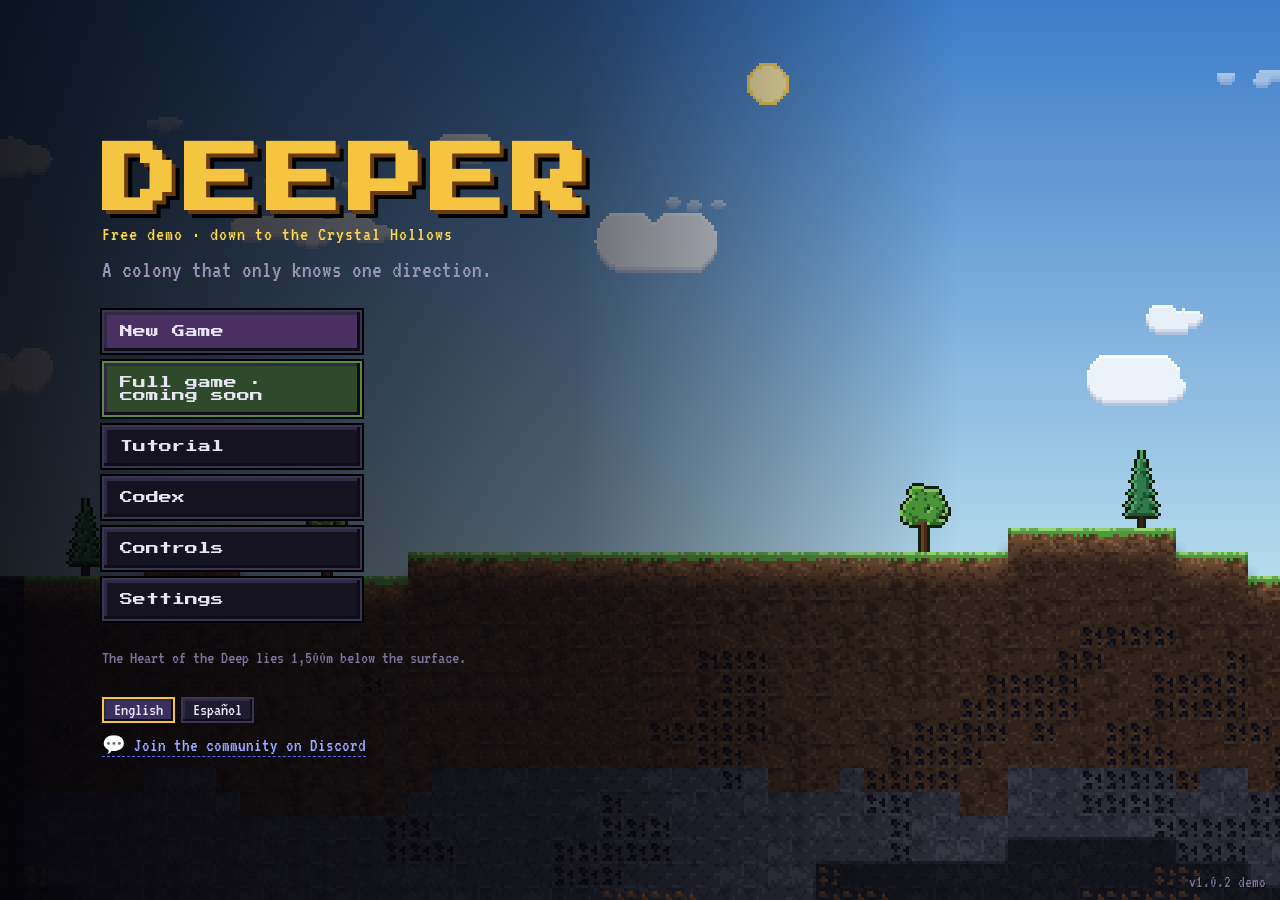
==== commit a9ae361b: "Demo 1.0.2: link to the community Discord on the main menu" ====
--- a/index.html
+++ b/index.html
@@ -4,12 +4,12 @@
     <meta charset="UTF-8" />
     <meta name="viewport" content="width=device-width, initial-scale=1.0, maximum-scale=1.0, user-scalable=no, viewport-fit=cover" />
     <title>Deeper</title>
-    <script type="module" crossorigin>var e=Object.defineProperty,t=(e,t,n)=>()=>{if(n)throw n[0];try{return e&&(t=e(e=0)),t}catch(e){throw n=[e],e}},n=(t,n)=>{let r={};for(var i in t)e(r,i,{get:t[i],enumerable:!0});return n||e(r,Symbol.toStringTag,{value:`Module`}),r};(function(){let e=document.createElement(`link`).relList;if(e&&e.supports&&e.supports(`modulepreload`))return;for(let e of document.querySelectorAll(`link[rel="modulepreload"]`))n(e);new MutationObserver(e=>{for(let t of e)if(t.type===`childList`)for(let e of t.addedNodes)e.tagName===`LINK`&&e.rel===`modulepreload`&&n(e)}).observe(document,{childList:!0,subtree:!0});function t(e){let t={};return e.integrity&&(t.integrity=e.integrity),e.referrerPolicy&&(t.referrerPolicy=e.referrerPolicy),t.credentials=e.crossOrigin===`use-credentials`?`include`:e.crossOrigin===`anonymous`?`omit`:`same-origin`,t}function n(e){if(e.ep)return;e.ep=!0;let n=t(e);fetch(e.href,n)}})();var r={Stone:`Piedra`,Coal:`Carbón`,Iron:`Hierro`,Gold:`Oro`,Crystal:`Cristal`,Food:`Comida`,Easy:`Fácil`,"A calm descent. Good for learning the depths.":`Un descenso tranquilo. Ideal para aprender a moverte por las profundidades.`,"4 colonists, full storehouse":`4 colonos, almacén lleno`,"Weaker, rarer creatures":`Criaturas más débiles y escasas`,"Food from farms, mushrooms and chests":`Comida de huertos, setas y cofres`,"Sleepers are left alone":`Nadie ataca a los que duermen`,Normal:`Normal`,"The intended challenge. The dark bites back.":`El reto tal y como se diseñó. La oscuridad muerde.`,"3 colonists, modest supplies":`3 colonos, provisiones modestas`,"Food only from Mushroom Beds":`Comida solo de los huertos de setas`,"Colonists eat more":`Los colonos comen más`,"Creatures stalk sleepers: guard beds with turrets":`Las criaturas acechan a los que duermen: protege las camas con torretas`,Hard:`Difícil`,"Every unlit tunnel is a nest. Plan your light.":`Cada túnel a oscuras es un nido. Planifica la luz.`,"3 colonists, scarce supplies":`3 colonos, provisiones escasas`,"Tougher, more frequent creatures":`Criaturas más duras y frecuentes`,"Colonists eat much more":`Los colonos comen mucho más`,"Frequent attacks on sleepers":`Ataques frecuentes a los que duermen`,Surface:`Superficie`,"Where the colony lands.":`Donde llega la colonia.`,Topsoil:`Capa de tierra`,"Soft dirt. Quick to dig, gives nothing back.":`Tierra blanda. Se excava rápido, pero no da nada.`,"Stone Caverns":`Cavernas de piedra`,"Coal and iron. Old mine shafts run through the rock.":`Carbón y hierro. Viejos pozos mineros atraviesan la roca.`,"Fungal Depths":`Profundidades fúngicas`,"Huge glowing caves of giant mushrooms. Their caps are edible.":`Enormes cuevas luminosas llenas de setas gigantes. Sus sombreros son comestibles.`,Deepstone:`Piedra profunda`,"Dense rock and gold. Insect hives nest in the dark.":`Roca densa y oro. Las colmenas de insectos anidan en la oscuridad.`,"Crystal Hollows":`Cavernas de cristal`,"Geodes full of glowcrystal, watched by golems that ignore light.":`Geodas llenas de cristal luminoso, vigiladas por gólems a los que no les afecta la luz.`,"Sunken Ruins":`Ruinas sumergidas`,"Halls of a lost people. Cursed altars raise the dead.":`Salones de un pueblo perdido. Los altares malditos levantan a los muertos.`,"Magma Core":`Núcleo de magma`,"Lava and obsidian. Fire creatures are not afraid of light.":`Lava y obsidiana. Las criaturas de fuego no temen la luz.`,"The Abyss":`El Abismo`,"Void rock around the Heart of the Deep. Horrors dwell here.":`Roca del vacío alrededor del Corazón de las Profundidades. Aquí moran los horrores.`,Idle:`Sin tarea`,"a creature":`una criatura`,"Fighting!":`¡Luchando!`,"Fleeing!":`¡Huyendo!`,Sleeping:`Durmiendo`,Eating:`Comiendo`,"Digging {thing}":`Picando {thing}`,"Building {thing}":`Construyendo {thing}`,"Your colony has arrived. The only way is down.":`Tu colonia ha llegado. Solo se puede ir hacia abajo.`,"Unlit tunnels breed creatures. Carry light with you as you dig.":`En los túneles a oscuras nacen criaturas. Lleva luz contigo mientras excavas.`,"Welcome back. Your colony is where you left it.":`Hola de nuevo. Tu colonia está donde la dejaste.`,"Picks forged to level {n}.":`Picos forjados al nivel {n}.`,"They can break the Heart of the Deep itself.":`Pueden romper hasta el mismísimo Corazón de las Profundidades.`,"Your miners can now break {things}.":`Tus mineros ya pueden romper: {things}.`,"Lava destroyed a {thing} at {d}m!":`¡La lava ha destruido una construcción ({thing}) a {d} m!`,"Chest looted: {loot}.":`Cofre saqueado: {loot}.`,"An egg sac burst. One less source of drones.":`Ha reventado un saco de huevos. Un nido de zánganos menos.`,"The cursed altar crumbles. The dead rest easier.":`El altar maldito se desmorona. Los muertos descansan en paz.`,"Broke into a cavern at {d}m.":`Habéis abierto una caverna a {d} m.`,"Lava sealed under a stone wall.":`Lava sellada bajo un muro de piedra.`,"{name} starved to death at {d}m.":`{name} murió de hambre a {d} m.`,"{name} burned in lava at {d}m.":`{name} cayó en la lava a {d} m.`,"{name} was killed by {who} at {d}m.":`{name} murió a {d} m. Causa: {who}.`,"The Deep Dragon has fallen! The Heart of the Deep lies unguarded.":`¡El Dragón de las Profundidades ha caído! El Corazón de las Profundidades está desprotegido.`,"The Deep Dragon awakens! It must be slain before the Heart can be mined.":`¡El Dragón de las Profundidades despierta! Hay que acabar con él antes de poder picar el Corazón.`,"dragon fire":`fuego de dragón`,"Something is creeping up on {name} in their sleep! Stalkers ignore torches. Turrets beside beds stop them.":`¡Algo se acerca a {name} mientras duerme! Los acechadores no temen las antorchas. Las torretas junto a las camas los detienen.`,"Creatures are stalking {name} as they sleep.":`Hay criaturas acechando a {name} mientras duerme.`,"The Heart of the Deep has been claimed!":`¡El Corazón de las Profundidades es vuestro!`,"{name} saw your lights and joined the colony.":`{name} vio vuestras luces y se ha unido a la colonia.`,"Travelers passed by. Free beds would convince them to stay.":`Pasaron unos viajeros. Con camas libres se habrían quedado.`,"New depth record: {d}m.":`Nuevo récord de profundidad: {d} m.`,"Deeper creatures grow stronger, and some no longer fear light.":`Las criaturas son más fuertes cuanto más hondo, y algunas ya no temen la luz.`,"Discovered: {place} at {d}m!":`¡Descubierto: {place} a {d} m!`,"A {mob} crawled out of an unlit tunnel. Torches stop creatures from appearing nearby.":`Ha salido una criatura ({mob}) de un túnel a oscuras. Las antorchas impiden que aparezcan criaturas cerca.`,and:`y`,"Deepest descents: {list}":`Descensos más profundos: {list}`,"The Heart of the Deep lies 1,500m below the surface.":`El Corazón de las Profundidades está a 1500 m bajo la superficie.`,"Day {n}":`Día {n}`,"{n} colonists":`{n} colonos`,"Starting a new game replaces your saved colony.":`Empezar una partida nueva sustituye a tu colonia guardada.`,"Couldn't save: this browser's storage is full or turned off.":`No se pudo guardar: el almacenamiento del navegador está lleno o desactivado.`,Saved:`Guardado`,"You have a saved {old} colony at {d}m (day {day}). Start a new {new} colony and replace it?":`Tienes una colonia guardada en {old} a {d} m (día {day}). ¿Empezar una colonia nueva en {new} y sustituirla?`,"The saved colony is damaged and can't be loaded.":`La colonia guardada está dañada y no se puede cargar.`,"The saved colony is from an older version of the game and can't be loaded.":`La colonia guardada es de una versión anterior del juego y no se puede cargar.`,"Tutorial complete":`Tutorial completado`,"Step {n} of {total}":`Paso {n} de {total}`,On:`Sí`,Off:`No`,"The Deep Dragon guards the Heart. Slay it before you can mine it.":`El Dragón de las Profundidades protege el Corazón. Acaba con él antes de picarlo.`,"Your picks can't break {things} yet. Forge better ones.":`Tus picos aún no pueden romper: {things}. Forja otros mejores.`,"Not enough {res} for {thing}.":`Falta {res} para construir: {thing}.`,"End of the demo":`Fin de la demo`,"The Heart is yours":`El Corazón es tuyo`,"The dark took them":`La oscuridad se los llevó`,"Your colony broke through to the Heart of the Deep on <b>{diff}</b>.":`Tu colonia alcanzó el Corazón de las Profundidades en <b>{diff}</b>.`,"The last of your colonists has fallen, <b>{d}m</b> below the surface.":`Ha caído el último de tus colonos, a <b>{d} m</b> bajo la superficie.`,"Deepest point":`Punto más profundo`,"Time underground":`Tiempo bajo tierra`,Survivors:`Supervivientes`,"Colonists lost":`Colonos perdidos`,"Creatures slain":`Criaturas abatidas`,"Dungeons found":`Mazmorras encontradas`,"Chests looted":`Cofres saqueados`,Crawler:`Reptante`,"Skitters over walls and ceilings. The first thing to crawl out of an unlit tunnel.":`Corretea por paredes y techos. Es lo primero que sale de un túnel a oscuras.`,"Cave Bat":`Murciélago de caverna`,"Fast and fragile. Flies straight at whoever is nearest.":`Rápido y frágil. Vuela directo hacia quien tenga más cerca.`,"Lost Miner":`Minero perdido`,"What is left of the last colony. Walks and climbs ladders like your own miners.":`Lo que queda de la última colonia. Camina y sube escaleras como tus mineros.`,Sporeling:`Esporín`,"A mushroom that learned to walk. Travels in groups.":`Una seta que aprendió a andar. Va en grupo.`,Stalker:`Acechador`,"A larger, faster crawler of the deep rock.":`Un reptante más grande y rápido de la roca profunda.`,"Hive Drone":`Zángano de colmena`,"Hatches from hive egg sacs. Destroy the eggs to stop them.":`Nace de los sacos de huevos de las colmenas. Destruye los huevos para frenarlos.`,"Crystal Golem":`Gólem de cristal`,"Slow and enormous. Light does nothing to it. Use turrets or numbers.":`Lento y enorme. La luz no le hace nada. Usa torretas o superioridad numérica.`,Wraith:`Espectro`,"Drifts straight through solid rock. Burns badly in light.":`Atraviesa la roca maciza. La luz lo quema con fuerza.`,"Skeleton Knight":`Caballero esqueleto`,"Armored guardian raised by cursed altars. Only half afraid of light.":`Guardián con armadura alzado por los altares malditos. La luz solo lo asusta a medias.`,"Fire Imp":`Diablillo de fuego`,"Born in lava. Light means nothing to it.":`Nacido en la lava. La luz no significa nada para él.`,"Ember Crawler":`Reptante de ascuas`,"A crawler with a molten shell. Barely flinches at torches.":`Un reptante con caparazón fundido. Las antorchas apenas lo inmutan.`,"Deep Dragon":`Dragón de las Profundidades`,"Coils around the Heart of the Deep and must be slain before the Heart can be mined. Breathes fire from range and ignores light. Bring every colonist, turrets and your best picks.":`Se enrosca alrededor del Corazón de las Profundidades y hay que acabar con él antes de poder picarlo. Escupe fuego a distancia y no le afecta la luz. Trae a todos tus colonos, torretas y tus mejores picos.`,"Abyssal Horror":`Horror abisal`,"Something that lives near the Heart. Many eyes, much patience.":`Algo que vive cerca del Corazón. Muchos ojos, mucha paciencia.`,"a {mob}":`{mob}`,"the Deep Dragon":`el Dragón de las Profundidades`,"Crawls on walls":`Trepa por las paredes`,Flies:`Vuela`,"Walks, climbs ladders":`Camina y sube escaleras`,"Passes through rock":`Atraviesa la roca`,"Ignores light":`Inmune a la luz`,"Resists light":`Resiste la luz`,"Burns fast in light":`La luz lo quema rápido`,"Very tough":`Muy resistente`,"Very fast":`Muy rápido`,"Found in almost every layer of rock.":`Está en casi todas las capas de roca.`,"The basic building material: ladders, walls, beds, mushroom beds and turrets. Dirt gives nothing.":`El material de construcción básico: escaleras, muros, camas, huertos de setas y torretas. La tierra no da nada.`,"Dark seams in the upper caverns.":`Vetas oscuras en las cavernas superiores.`,"Burns in torches and feeds Mushroom Beds. Light burns most creatures and keeps new ones from appearing.":`Arde en las antorchas y alimenta los huertos de setas. La luz quema a la mayoría de las criaturas e impide que aparezcan otras.`,"Orange ore, common from the caverns down to the deepstone.":`Mena naranja, común desde las cavernas hasta la piedra profunda.`,"Used for turrets, crystal lamps and most pickaxe upgrades.":`Se usa en torretas, lámparas de cristal y en la mayoría de las mejoras de pico.`,"Glittering veins deep underground, and inside old chests.":`Filones brillantes en lo más hondo, y dentro de cofres antiguos.`,"Forges the stronger pickaxes you need to keep digging deeper.":`Sirve para forjar los picos más fuertes que necesitas para seguir bajando.`,"Glowing clusters in the deep, thickest in the Crystal Hollows.":`Racimos luminosos en las profundidades, sobre todo en las Cavernas de cristal.`,"Powers crystal lamps and turrets, and forges the finest pickaxes.":`Alimenta las lámparas de cristal y las torretas, y forja los mejores picos.`,"Grown in Mushroom Beds that you build.":`Se cultiva en los huertos de setas que construyes.`,"Colonists eat as they work and starve without it. On Easy, giant mushroom caps and chests also give food.":`Los colonos comen mientras trabajan y sin ella mueren de hambre. En Fácil, los sombreros de setas gigantes y los cofres también dan comida.`,"Pickaxe upgrades":`Mejoras de pico`,"Eaten by colonists":`Alimento de los colonos`,"guarded by {mobs}":`guardianes: {mobs}`,"Best depth: {d}m":`Mejor profundidad: {d} m`,"Not played yet":`Aún sin jugar`,Air:`Aire`,Dirt:`Tierra`,Grass:`Hierba`,"Myceliated Stone":`Piedra micelada`,"Geode Rock":`Roca de geoda`,"Ancient Stone":`Piedra antigua`,"Carved Block":`Bloque tallado`,"Magma Rock":`Roca de magma`,Obsidian:`Obsidiana`,"Void Rock":`Roca del vacío`,Bedrock:`Roca madre`,"Hive Wall":`Pared de colmena`,"Coal Seam":`Veta de carbón`,"Iron Ore":`Mena de hierro`,"Gold Vein":`Filón de oro`,Glowcrystal:`Cristal luminoso`,"Giant Mushroom Cap":`Sombrero de seta gigante`,Lava:`Lava`,"Heart of the Deep":`Corazón de las Profundidades`,"Guarded by the Deep Dragon. Slay it before you can mine the Heart.":`Lo protege el Dragón de las Profundidades. Acaba con él antes de picar el Corazón.`,"Old Chest":`Cofre antiguo`,"Mark it with the pickaxe to loot it.":`Márcalo con el pico para saquearlo.`,"Hive Egg Sac":`Saco de huevos`,"Keeps hatching drones until destroyed.":`Sigue sacando zánganos hasta que lo destruyas.`,"Cursed Altar":`Altar maldito`,"Raises the dead until destroyed.":`Levanta a los muertos hasta que lo destruyas.`,"Mine Support":`Puntal de mina`,"Mushroom Stem":`Tallo de seta`,Bones:`Huesos`,"Stone Wall":`Muro de piedra`,"Solid block. Seal off caves, bridge gaps, or build it right on top of lava to plug a leak.":`Bloque macizo. Sella cuevas, cubre huecos o constrúyelo encima de la lava para tapar una fuga.`,Ladder:`Escalera`,"Lets colonists climb up and down.":`Permite a los colonos subir y bajar.`,Torch:`Antorcha`,"Light burns most creatures within about 4 tiles and stops new ones appearing within about 6.":`Su luz quema a la mayoría de las criaturas a unas 4 casillas e impide que aparezcan otras a unas 6.`,Bed:`Cama`,"Faster rest. Free beds attract newcomers.":`Descanso más rápido. Las camas libres atraen a recién llegados.`,"Mushroom Bed":`Huerto de setas`,"Grows food. Yields more the deeper it is.":`Produce comida. Rinde más cuanto más hondo está.`,"Crystal Lamp":`Lámpara de cristal`,"A torch that never needs coal and shines much further: creatures burn within about 6 tiles (torch: 4) and none appear within about 10 (torch: 6).":`Una antorcha que nunca necesita carbón y alumbra mucho más lejos: quema criaturas a unas 6 casillas (antorcha: 4) y no aparece ninguna a unas 10 (antorcha: 6).`,"Bolt Turret":`Torreta de rayos`,"Shoots creatures in range, even ones that ignore light or stalk sleepers. Place one beside your beds. Hits harder with better picks.":`Dispara a las criaturas a su alcance, incluso a las que no temen la luz o acechan a los que duermen. Pon una junto a tus camas. Pega más fuerte con mejores picos.`,"{label} built: {n} / {need}":`{label}: {n} de {need}`,"{q} waiting for a colonist":`{q} a la espera de un colono`,"A crawler came out of the dark!":`¡Ha salido un reptante de la oscuridad!`,"Welcome, Overseer":`Te damos la bienvenida`,"This is your colony. Colonists act on their own; you give orders. Move the view with <b>WASD</b>, the <b>arrow keys</b>, the <b>mouse wheel</b> or by <b>right-dragging</b>.":`Esta es tu colonia. Los colonos actúan por su cuenta; tú das las órdenes. Mueve la vista con <b>WASD</b>, las <b>flechas</b>, la <b>rueda del ratón</b> o <b>arrastrando con el botón derecho</b>.`,"Dig a shaft":`Excava un pozo`,"Select the <b>Pickaxe (1)</b> and <b>drag straight down</b> from the ground next to your colonists, about 8 tiles. Yellow brackets mark tiles to dig.":`Elige el <b>Pico (1)</b> y <b>arrastra en línea recta hacia abajo</b> desde el suelo junto a tus colonos, unas 8 casillas. Los corchetes amarillos marcan lo que hay que excavar.`,"Watch them work":`Míralos trabajar`,"Your colonists walk over and start digging. Each tile they break reveals what lies beyond. Wait until someone reaches <b>21m</b>. Use the <b>2x / 4x</b> buttons to speed time up.":`Tus colonos se acercan y empiezan a excavar. Cada casilla que rompen descubre lo que hay detrás. Espera a que alguien llegue a <b>21 m</b>. Usa los botones <b>2x / 4x</b> para acelerar el tiempo.`,"A way back up":`Un camino de vuelta`,"Anyone who drops into a hole can't climb out. Select the <b>Ladder (2)</b> and <b>drag along the shaft</b> to order at least 5 rungs, then wait for your colonists to build them.":`Quien cae a un agujero no puede salir. Elige la <b>Escalera (2)</b> y <b>arrastra a lo largo del pozo</b> para encargar al menos 5 peldaños; luego espera a que tus colonos los construyan.`,Ladders:`Escaleras`,"Light the dark":`Ilumina la oscuridad`,'Creatures appear in <b>unlit</b> places underground. With the <b>Torch (4)</b> selected, those places glow <b style="color:#ff6a7a">red</b>. Place a torch inside the shaft and wait for a colonist to put it up.':`Bajo tierra, las criaturas aparecen en los lugares <b>sin luz</b>. Con la <b>Antorcha (4)</b> elegida, esos lugares brillan en <b style="color:#ff6a7a">rojo</b>. Pon una antorcha dentro del pozo y espera a que un colono la coloque.`,Torches:`Antorchas`,"Colonists eat as they work. Build a <b>Mushroom Bed (6)</b> on solid ground. It grows food on its own, and grows more the deeper it is. On <b>Normal</b> and <b>Hard</b>, farms are your <b>only</b> food. A colonist will come and build it.":`Los colonos comen mientras trabajan. Construye un <b>Huerto de setas (6)</b> sobre suelo firme. Produce comida por sí solo, y más cuanto más hondo está. En <b>Normal</b> y <b>Difícil</b>, los huertos son tu <b>única</b> fuente de comida. Un colono vendrá a construirlo.`,"Mushroom Beds":`Huertos de setas`,Rest:`Descanso`,"Tired colonists slow down. Build a <b>Bed (5)</b> on solid ground. Free beds also attract new colonists over time. Wait for it to be built.":`Los colonos cansados trabajan más despacio. Construye una <b>Cama (5)</b> sobre suelo firme. Con el tiempo, las camas libres también atraen a nuevos colonos. Espera a que esté construida.`,Beds:`Camas`,"Something stirs":`Algo se mueve`,"A creature has crawled out of the darkness. Colonists fight back on their own, and light burns most creatures. Defeat it.":`Una criatura ha salido de la oscuridad. Los colonos se defienden por su cuenta, y la luz quema a la mayoría de las criaturas. Derrótala.`,"Guard the beds":`Protege las camas`,"On <b>Normal</b> and <b>Hard</b>, creatures stalk colonists while they sleep, and torches won't scare these stalkers off. A <b>Bolt Turret (8)</b> shoots anything in range, even creatures that ignore light. Build one next to your bed, on the floor or a wall. Here is some iron and glowcrystal.":`En <b>Normal</b> y <b>Difícil</b>, las criaturas acechan a los colonos mientras duermen, y las antorchas no ahuyentan a estos acechadores. Una <b>Torreta de rayos (8)</b> dispara a todo lo que tenga a su alcance, incluso a las criaturas que no temen la luz. Construye una junto a la cama, en el suelo o en una pared. Aquí tienes algo de hierro y cristal luminoso.`,Turrets:`Torretas`,"Night watch":`Guardia nocturna`,"A stalker is creeping toward the camp. Watch your turret deal with it. Turrets hit harder as you forge better picks, and they are your best weapon against creatures that ignore light, like golems and fire imps.":`Un acechador se acerca sigilosamente al campamento. Mira cómo se encarga tu torreta. Las torretas pegan más fuerte a medida que forjas mejores picos, y son tu mejor arma contra las criaturas que no temen la luz, como los gólems y los diablillos de fuego.`,"A stalker is creeping toward the camp!":`¡Un acechador se acerca al campamento!`,"Go deeper":`Más hondo`,"That's the basics. Mine <b>iron</b> (orange ore) and forge better picks with the button in the toolbar to break harder rock. Loot <b>chests</b> in dungeons, and dig all the way down to the <b>Heart of the Deep</b>, 1,500m below.":`Eso es lo básico. Extrae <b>hierro</b> (la mena naranja) y forja mejores picos con el botón de la barra de herramientas para romper roca más dura. Saquea los <b>cofres</b> de las mazmorras y excava hasta llegar al <b>Corazón de las Profundidades</b>, 1500 m más abajo.`,"Free demo · down to the Crystal Hollows":`Demo gratuita · hasta las Cavernas de cristal`,"Something below heard you.":`Algo ahí abajo te ha oído.`,"{d}m down, the Heart of the Deep waits.":`A {d} m de profundidad, el Corazón de las Profundidades espera.`,"Click or press any key to skip":`Haz clic o pulsa una tecla para saltar`,"Your colony reached the Crystal Hollows, <b>{d}m</b> down. The full game keeps going through sunken ruins, a molten core and the Abyss, all the way to the Heart of the Deep and the dragon that guards it.":`Tu colonia llegó a las Cavernas de cristal, a <b>{d} m</b> de profundidad. El juego completo sigue por ruinas sumergidas, un núcleo de magma y el Abismo, hasta el Corazón de las Profundidades y el dragón que lo protege.`,"Your colony is saved: buy the full game on this computer and carry on right where you stopped.":`Tu colonia está guardada: compra el juego completo en este ordenador y sigue justo donde lo dejaste.`,"Full game · coming soon":`Juego completo · próximamente`,"Your colony is saved: when the full game comes out, it carries on right where you stopped on this computer.":`Tu colonia está guardada: cuando salga el juego completo, seguirá justo donde lo dejaste en este ordenador.`,"Your demo colony is saved. When the full game comes out, it picks it up where you stopped.":`Tu colonia de la demo está guardada. Cuando salga el juego completo, la retomará donde la dejaste.`,"Your demo colony is saved. The full game on this computer picks it up where you stopped.":`Tu colonia de la demo está guardada. El juego completo en este ordenador la retoma donde la dejaste.`,"Your demo colony reached the Crystal Hollows. The rest of the descent is in the full game.":`Tu colonia de la demo llegó a las Cavernas de cristal. El resto del descenso está en el juego completo.`,"{biome}, from {d}m. {desc}":`{biome}, desde {d} m. {desc}`,"<b>Move</b><br>Drag with one finger to look around. You can always move with two fingers and pinch to zoom.":`<b>Mover</b><br>Arrastra con un dedo para mirar alrededor. Siempre puedes moverte con dos dedos y pellizcar para hacer zoom.`,"<b>Pickaxe</b><br>Drag to mark tiles for digging, even hidden ones. Mark chests to loot them, and egg sacs or altars to destroy them.<br><i>Click a single building to take it down.</i>":`<b>Pico</b><br>Arrastra para marcar casillas que excavar, incluso las ocultas. Marca cofres para saquearlos, y sacos de huevos o altares para destruirlos.<br><i>Haz clic en una sola construcción para desmontarla.</i>`,"<b>Cancel</b><br>Drag to remove dig and build orders.":`<b>Cancelar</b><br>Arrastra para quitar órdenes de excavación y construcción.`,"Cost: {cost}":`Coste: {cost}`,"Needs solid ground below.":`Necesita suelo firme debajo.`,"Mounts on floors, walls or ceilings.":`Se monta en suelos, paredes o techos.`,Tutorial:`Tutorial`,"Picks Lv{a} → {b}: {cost}":`Picos Nv{a} → {b}: {cost}`,"Forge level {n} picks to break {things}. Better picks also dig faster and hit harder.":`Forja picos de nivel {n} para romper: {things}. Los mejores picos también excavan más rápido y pegan más fuerte.`,"the Heart of the Deep":`el Corazón de las Profundidades`,"Picks Lv{a} (max)":`Picos Nv{a} (máx.)`,"Abandoned Mine":`Mina abandonada`,"Timbered tunnels with ladders still in place. The miners never left.":`Túneles apuntalados con las escaleras aún en su sitio. Los mineros nunca se fueron.`,"Fungal Grotto":`Gruta fúngica`,"A glowing chamber of giant mushrooms, full of food and sporelings.":`Una cámara luminosa de setas gigantes, llena de comida y esporines.`,"Bug Hive":`Colmena de insectos`,"Soft waxy walls around egg sacs. Destroy the eggs or the drones never stop.":`Paredes blandas de cera alrededor de sacos de huevos. Destruye los huevos o los zánganos no pararán nunca.`,"Great Geode":`Gran geoda`,"A hollow stone egg lined with glowcrystal, guarded by a golem.":`Un huevo de piedra hueco forrado de cristal luminoso, custodiado por un gólem.`,"Ancient Hall":`Salón antiguo`,"Carved halls with treasure and a cursed altar that raises the dead.":`Salones tallados con tesoros y un altar maldito que levanta a los muertos.`,"Obsidian Forge":`Forja de obsidiana`,"A furnace-temple of the deep. Fire imps tend it.":`Un templo-horno de las profundidades. Lo atienden diablillos de fuego.`,Pop:`Pob.`,Depth:`Prof.`,Colony:`Colonia`,"Leave tutorial":`Salir del tutorial`,"Continue ▶":`Continuar ▶`,"Keep playing":`Seguir jugando`,"Main menu":`Menú principal`,PAUSED:`PAUSA`,"A colony that only knows one direction.":`Una colonia que solo conoce una dirección.`,Continue:`Continuar`,"New Game":`Nueva partida`,"Get the full game":`Consigue el juego completo`,Codex:`Códice`,Controls:`Controles`,Settings:`Ajustes`,"Choose your descent":`Elige tu descenso`,"Start new colony":`Empezar colonia nueva`,"Keep my save":`Conservar mi partida`,Back:`Volver`,Biomes:`Biomas`,Creatures:`Criaturas`,Dungeons:`Mazmorras`,Resources:`Recursos`,"Left-drag":`Arrastrar con el botón izquierdo`,"Use the selected tool on an area":`Usar la herramienta elegida en una zona`,"Right-drag · WASD · Arrows · Wheel":`Arrastrar con el botón derecho · WASD · Flechas · Rueda`,"Move the view":`Mover la vista`,"Pickaxe, Ladder, Wall, Torch, Bed, Mushroom Bed, Lamp, Turret":`Pico, Escalera, Muro, Antorcha, Cama, Huerto de setas, Lámpara, Torreta`,"Cancel orders":`Cancelar órdenes`,Space:`Espacio`,Pause:`Pausa`,"Game speed":`Velocidad de juego`,"Jump to a colonist":`Ir a un colono`,"Mute all sound":`Silenciar todo el sonido`,"Music on/off":`Activar/desactivar la música`,Esc:`Esc`,"Menu (the game keeps running)":`Menú (la partida sigue en marcha)`,"Click the minimap, a biome name or a colonist card to jump there.":`Haz clic en el minimapa, en el nombre de un bioma o en la ficha de un colono para ir allí.`,Music:`Música`,"Sound effects":`Efectos de sonido`,"Sounds from colonists far from the camera are quieter and come from their side. M mutes everything, N toggles music.":`Los sonidos de los colonos lejos de la cámara suenan más bajos y desde su lado. M silencia todo y N activa o desactiva la música.`,Fullscreen:`Pantalla completa`,"F11 also switches fullscreen.":`F11 también activa la pantalla completa.`,Language:`Idioma`,"Changing the language saves your colony and returns to the main menu.":`Al cambiar el idioma se guarda tu colonia y vuelves al menú principal.`,Menu:`Menú`,"Back to game":`Volver a la partida`,Restart:`Reiniciar`,"Save & exit to menu":`Guardar y salir al menú`,"Play again":`Jugar de nuevo`,Colonists:`Colonos`,"Beds built":`Camas construidas`,"Deepest point reached":`Punto más profundo alcanzado`,"Pause (Space)":`Pausa (Espacio)`,"Normal speed":`Velocidad normal`,Fast:`Rápido`,Fastest:`Muy rápido`,"Mute all sound (M)":`Silenciar todo el sonido (M)`,"Music on/off (N)":`Activar/desactivar la música (N)`,"Show the map and colonists":`Mostrar el mapa y los colonos`,"Menu (Esc). The game keeps running; Space pauses.":`Menú (Esc). La partida sigue en marcha; Espacio la pausa.`,"Minimise the map":`Minimizar el mapa`,"Show the map":`Mostrar el mapa`,"Minimise the colonist list":`Minimizar la lista de colonos`,"Show the colonists":`Mostrar los colonos`},i=[{id:`en`,name:`English`},{id:`es`,name:`Español`}],a={es:r},o=`deeper.lang`;function s(){try{let e=localStorage.getItem(o);if(i.some(t=>t.id===e))return e}catch{}let e=(navigator.language||``).toLowerCase().slice(0,2);return i.some(t=>t.id===e)?e:`en`}var c=s();function l(e){try{localStorage.setItem(o,e)}catch{}}function u(e,t){let n=e,r=a[c];if(r){let t=r[e];t!==void 0&&(n=t)}return t?n.replace(/\{(\w+)\}/g,(e,n)=>n in t?String(t[n]):e):n}function d(e){return e.length<2?e[0]??``:`${e.slice(0,-1).join(`, `)} ${u(`and`)} ${e[e.length-1]}`}function f(){document.documentElement.lang=c,c!==`en`&&(document.querySelectorAll(`[data-i18n]`).forEach(e=>{e.textContent=u(e.textContent.trim())}),document.querySelectorAll(`[data-i18n-html]`).forEach(e=>{e.innerHTML=u(e.innerHTML.trim())}),document.querySelectorAll(`[title]`).forEach(e=>{e.title=u(e.title)}),document.querySelectorAll(`[aria-label]`).forEach(e=>{e.setAttribute(`aria-label`,u(e.getAttribute(`aria-label`)))}))}var p=.21,m=`v1.0.1 demo`,h=`https://steriumai.dev/`,g=[`stone`,`coal`,`iron`,`gold`,`crystal`,`food`],_={stone:u(`Stone`),coal:u(`Coal`),iron:u(`Iron`),gold:u(`Gold`),crystal:u(`Crystal`),food:u(`Food`)},v={stone:`#c8ccd8`,coal:`#9a9aaa`,iron:`#f0b27a`,gold:`#ffd84a`,crystal:`#8ff8ff`,food:`#ff9a8a`},y={easy:{name:u(`Easy`),blurb:u(`A calm descent. Good for learning the depths.`),points:[u(`4 colonists, full storehouse`),u(`Weaker, rarer creatures`),u(`Food from farms, mushrooms and chests`),u(`Sleepers are left alone`)],mobHp:.7,mobDmg:.77,spawnRate:.6,cap:.6,hunger:.75,grace:180,mineFood:!0,raid:0,immigrate:35,colonists:4,start:{stone:25,coal:8,iron:4,gold:0,crystal:0,food:30}},normal:{name:u(`Normal`),blurb:u(`The intended challenge. The dark bites back.`),points:[u(`3 colonists, modest supplies`),u(`Food only from Mushroom Beds`),u(`Colonists eat more`),u(`Creatures stalk sleepers: guard beds with turrets`)],mobHp:1,mobDmg:1.4,spawnRate:1,cap:1,hunger:1.3,grace:100,mineFood:!1,raid:.35,immigrate:45,colonists:3,start:{stone:14,coal:4,iron:0,gold:0,crystal:0,food:20}},hard:{name:u(`Hard`),blurb:u(`Every unlit tunnel is a nest. Plan your light.`),points:[u(`3 colonists, scarce supplies`),u(`Tougher, more frequent creatures`),u(`Food only from Mushroom Beds`),u(`Colonists eat much more`),u(`Frequent attacks on sleepers`)],mobHp:1.4,mobDmg:2.1,spawnRate:1.5,cap:1.5,hunger:1.6,grace:45,mineFood:!1,raid:.6,immigrate:60,colonists:3,start:{stone:8,coal:2,iron:0,gold:0,crystal:0,food:12}}},b=function(e){return e[e.SURFACE=0]=`SURFACE`,e[e.SOIL=1]=`SOIL`,e[e.CAVERN=2]=`CAVERN`,e[e.FUNGAL=3]=`FUNGAL`,e[e.DEEP=4]=`DEEP`,e[e.CRYSTAL=5]=`CRYSTAL`,e[e.RUINS=6]=`RUINS`,e[e.MAGMA=7]=`MAGMA`,e[e.ABYSS=8]=`ABYSS`,e}({}),x={0:{name:u(`Surface`),top:0,color:`#6fb0e0`,desc:u(`Where the colony lands.`)},1:{name:u(`Topsoil`),top:18,color:`#86603f`,desc:u(`Soft dirt. Quick to dig, gives nothing back.`)},2:{name:u(`Stone Caverns`),top:30,color:`#737a8a`,desc:u(`Coal and iron. Old mine shafts run through the rock.`)},3:{name:u(`Fungal Depths`),top:115,color:`#8a5cc0`,desc:u(`Huge glowing caves of giant mushrooms. Their caps are edible.`)},4:{name:u(`Deepstone`),top:195,color:`#555069`,desc:u(`Dense rock and gold. Insect hives nest in the dark.`)},5:{name:u(`Crystal Hollows`),top:275,color:`#6fd8e8`,desc:u(`Geodes full of glowcrystal, watched by golems that ignore light.`)},6:{name:u(`Sunken Ruins`),top:345,color:`#7a8aa8`,desc:u(`Halls of a lost people. Cursed altars raise the dead.`)},7:{name:u(`Magma Core`),top:415,color:`#e0521c`,desc:u(`Lava and obsidian. Fire creatures are not afraid of light.`)},8:{name:u(`The Abyss`),top:478,color:`#9a6ad0`,desc:u(`Void rock around the Heart of the Deep. Horrors dwell here.`)}},ee=[1,2,3,4,5,6,7,8],S=[`Ada`,`Bram`,`Cora`,`Dov`,`Esk`,`Fenn`,`Gilda`,`Hob`,`Ivo`,`Juna`,`Kest`,`Lark`,`Mira`,`Nils`,`Odo`,`Pim`,`Quill`,`Rook`,`Sela`,`Tamsin`,`Ulla`,`Vesk`,`Wren`,`Yara`,`Zed`],te=[`#3f7fbf`,`#bf4f3f`,`#4f9f4f`,`#9f6fbf`,`#c9913a`,`#3fa7a0`,`#b04f86`,`#7a7f3a`];function C(e){return function(){e|=0,e=e+1831565813|0;let t=Math.imul(e^e>>>15,1|e);return t=t+Math.imul(t^t>>>7,61|t)^t,((t^t>>>14)>>>0)/4294967296}}function w(e,t,n=0){let r=e*374761393+t*668265263+n*982451653|0;return r=Math.imul(r^r>>>13,1274126177),r^=r>>>16,(r>>>0)/4294967296}function T(e,t,n){let r=Math.floor(e),i=Math.floor(t),a=e-r,o=t-i,s=a*a*(3-2*a),c=o*o*(3-2*o),l=w(r,i,n),u=w(r+1,i,n),d=w(r,i+1,n),f=w(r+1,i+1,n);return l+(u-l)*s+(d-l)*c+(l-u-d+f)*s*c}function E(e,t,n,r=3){let i=0,a=1,o=1,s=0;for(let c=0;c<r;c++)i+=T(e*o,t*o,n+c*17)*a,s+=a,a*=.5,o*=2;return i/s}var D=function(e){return e[e.AIR=0]=`AIR`,e[e.DIRT=1]=`DIRT`,e[e.GRASS=2]=`GRASS`,e[e.STONE=3]=`STONE`,e[e.DEEP=4]=`DEEP`,e[e.MAGMA=5]=`MAGMA`,e[e.BEDROCK=6]=`BEDROCK`,e[e.COAL=7]=`COAL`,e[e.IRON=8]=`IRON`,e[e.CRYSTAL=9]=`CRYSTAL`,e[e.LAVA=10]=`LAVA`,e[e.HEART=11]=`HEART`,e[e.BRICK=12]=`BRICK`,e[e.LADDER=13]=`LADDER`,e[e.TORCH=14]=`TORCH`,e[e.BED=15]=`BED`,e[e.FARM=16]=`FARM`,e[e.LAMP=17]=`LAMP`,e[e.TURRET=18]=`TURRET`,e[e.MYCEL=19]=`MYCEL`,e[e.GEODE=20]=`GEODE`,e[e.ANCIENT=21]=`ANCIENT`,e[e.OBSIDIAN=22]=`OBSIDIAN`,e[e.VOID=23]=`VOID`,e[e.GOLD=24]=`GOLD`,e[e.HIVE=25]=`HIVE`,e[e.RUINBRICK=26]=`RUINBRICK`,e[e.CHEST=27]=`CHEST`,e[e.EGG=28]=`EGG`,e[e.ALTAR=29]=`ALTAR`,e[e.SUPPORT=30]=`SUPPORT`,e[e.MUSHSTEM=31]=`MUSHSTEM`,e[e.MUSHCAP=32]=`MUSHCAP`,e[e.BONES=33]=`BONES`,e}({}),O={0:{name:u(`Air`),solid:!1,hard:0,minPick:0},1:{name:u(`Dirt`),solid:!0,hard:.8,minPick:1},2:{name:u(`Grass`),solid:!0,hard:.8,minPick:1},3:{name:u(`Stone`),solid:!0,hard:1.8,minPick:1,drop:[`stone`,1]},19:{name:u(`Myceliated Stone`),solid:!0,hard:2.2,minPick:2,drop:[`stone`,1]},4:{name:u(`Deepstone`),solid:!0,hard:3,minPick:3,drop:[`stone`,1]},20:{name:u(`Geode Rock`),solid:!0,hard:3.5,minPick:5,drop:[`stone`,1]},21:{name:u(`Ancient Stone`),solid:!0,hard:4,minPick:6,drop:[`stone`,1]},26:{name:u(`Carved Block`),solid:!0,hard:4.5,minPick:7,drop:[`stone`,2]},5:{name:u(`Magma Rock`),solid:!0,hard:4.5,minPick:8,drop:[`stone`,1]},22:{name:u(`Obsidian`),solid:!0,hard:6,minPick:9,drop:[`stone`,1]},23:{name:u(`Void Rock`),solid:!0,hard:6.5,minPick:9,drop:[`stone`,1]},6:{name:u(`Bedrock`),solid:!0,hard:999,minPick:99},25:{name:u(`Hive Wall`),solid:!0,hard:1.2,minPick:1},7:{name:u(`Coal Seam`),solid:!0,hard:2,minPick:1,drop:[`coal`,2]},8:{name:u(`Iron Ore`),solid:!0,hard:3,minPick:1,drop:[`iron`,2]},24:{name:u(`Gold Vein`),solid:!0,hard:3.5,minPick:4,drop:[`gold`,2]},9:{name:u(`Glowcrystal`),solid:!0,hard:4,minPick:5,drop:[`crystal`,1],light:[2.5,.4]},32:{name:u(`Giant Mushroom Cap`),solid:!0,hard:1,minPick:1,drop:[`food`,2],light:[3,.35]},10:{name:u(`Lava`),solid:!1,hard:0,minPick:99,light:[4,.8]},11:{name:u(`Heart of the Deep`),solid:!0,hard:16,minPick:10,light:[9,1],desc:u(`Guarded by the Deep Dragon. Slay it before you can mine the Heart.`)},27:{name:u(`Old Chest`),solid:!1,hard:1,minPick:1,dig:!0,desc:u(`Mark it with the pickaxe to loot it.`)},28:{name:u(`Hive Egg Sac`),solid:!1,hard:1.5,minPick:1,dig:!0,light:[2,.3],desc:u(`Keeps hatching drones until destroyed.`)},29:{name:u(`Cursed Altar`),solid:!1,hard:5,minPick:6,dig:!0,light:[3,.45],desc:u(`Raises the dead until destroyed.`)},30:{name:u(`Mine Support`),solid:!1,hard:.6,minPick:1,dig:!0},31:{name:u(`Mushroom Stem`),solid:!1,hard:.6,minPick:1,dig:!0},33:{name:u(`Bones`),solid:!1,hard:.3,minPick:1,dig:!0},12:{name:u(`Stone Wall`),solid:!0,hard:1,minPick:1,drop:[`stone`,1],building:!0,desc:u(`Solid block. Seal off caves, bridge gaps, or build it right on top of lava to plug a leak.`)},13:{name:u(`Ladder`),solid:!1,hard:.5,minPick:1,climb:!0,building:!0,desc:u(`Lets colonists climb up and down.`)},14:{name:u(`Torch`),solid:!1,hard:.5,minPick:1,building:!0,light:[7,1],desc:u(`Light burns most creatures within about 4 tiles and stops new ones appearing within about 6.`)},15:{name:u(`Bed`),solid:!1,hard:.5,minPick:1,building:!0,floor:!0,desc:u(`Faster rest. Free beds attract newcomers.`)},16:{name:u(`Mushroom Bed`),solid:!1,hard:.5,minPick:1,building:!0,floor:!0,desc:u(`Grows food. Yields more the deeper it is.`)},17:{name:u(`Crystal Lamp`),solid:!1,hard:.5,minPick:1,building:!0,light:[11,1],desc:u(`A torch that never needs coal and shines much further: creatures burn within about 6 tiles (torch: 4) and none appear within about 10 (torch: 6).`)},18:{name:u(`Bolt Turret`),solid:!1,hard:.5,minPick:1,building:!0,mount:!0,light:[2,.5],desc:u(`Shoots creatures in range, even ones that ignore light or stalk sleepers. Place one beside your beds. Hits harder with better picks.`)}},ne={13:{stone:1},12:{stone:2},14:{coal:1},15:{stone:5},16:{stone:6,coal:2},17:{crystal:2,iron:1},18:{iron:5,stone:4,crystal:2}},re=[{},{iron:14,coal:4},{iron:24,coal:10},{iron:34,stone:40},{iron:30,gold:12},{gold:22,iron:26},{gold:28,crystal:12},{gold:32,crystal:22,iron:20},{gold:38,crystal:32,iron:36},{gold:50,crystal:45,iron:40}],ie=re.length;function ae(e){return d(Object.keys(O).map(Number).filter(t=>O[t].minPick===e&&!O[t].building&&t!==0).map(e=>O[e].name.toLowerCase()))}var oe=e=>O[e].solid||O[e].building===!0||O[e].dig===!0,k=function(e){return e[e.NONE=0]=`NONE`,e[e.DIRT=1]=`DIRT`,e[e.STONE=2]=`STONE`,e[e.FUNGAL=3]=`FUNGAL`,e[e.DEEP=4]=`DEEP`,e[e.GEODE=5]=`GEODE`,e[e.RUINS=6]=`RUINS`,e[e.MAGMA=7]=`MAGMA`,e[e.VOID=8]=`VOID`,e[e.PLANK=9]=`PLANK`,e[e.HIVE=10]=`HIVE`,e[e.BRICKWALL=11]=`BRICKWALL`,e[e.OBSIDIAN=12]=`OBSIDIAN`,e[e.COAL=13]=`COAL`,e[e.IRON=14]=`IRON`,e[e.GOLD=15]=`GOLD`,e[e.CRYSTAL=16]=`CRYSTAL`,e}({}),se={[D.DIRT]:1,[D.GRASS]:1,[D.STONE]:2,[D.MYCEL]:3,[D.MUSHCAP]:3,[D.DEEP]:4,[D.GEODE]:5,[D.ANCIENT]:6,[D.RUINBRICK]:11,[D.MAGMA]:7,[D.OBSIDIAN]:12,[D.VOID]:8,[D.HIVE]:10,[D.COAL]:13,[D.IRON]:14,[D.GOLD]:15,[D.CRYSTAL]:16},ce={mine:{name:u(`Abandoned Mine`),biome:b.CAVERN,desc:u(`Timbered tunnels with ladders still in place. The miners never left.`),mobs:[`miner`,`bat`],guards:[[`miner`,2]]},grotto:{name:u(`Fungal Grotto`),biome:b.FUNGAL,desc:u(`A glowing chamber of giant mushrooms, full of food and sporelings.`),mobs:[`sporeling`,`bat`],guards:[[`sporeling`,3]]},hive:{name:u(`Bug Hive`),biome:b.DEEP,desc:u(`Soft waxy walls around egg sacs. Destroy the eggs or the drones never stop.`),mobs:[`drone`,`stalker`],guards:[[`drone`,3]]},geode:{name:u(`Great Geode`),biome:b.CRYSTAL,desc:u(`A hollow stone egg lined with glowcrystal, guarded by a golem.`),mobs:[`golem`],guards:[[`golem`,1]]},ruins:{name:u(`Ancient Hall`),biome:b.RUINS,desc:u(`Carved halls with treasure and a cursed altar that raises the dead.`),mobs:[`skeleton`,`wraith`],guards:[[`skeleton`,2]]},forge:{name:u(`Obsidian Forge`),biome:b.MAGMA,desc:u(`A furnace-temple of the deep. Fire imps tend it.`),mobs:[`imp`,`ember`],guards:[[`imp`,2]]}},le={[b.SURFACE]:D.AIR,[b.SOIL]:D.DIRT,[b.CAVERN]:D.STONE,[b.FUNGAL]:D.MYCEL,[b.DEEP]:D.DEEP,[b.CRYSTAL]:D.GEODE,[b.RUINS]:D.ANCIENT,[b.MAGMA]:D.MAGMA,[b.ABYSS]:D.VOID},ue={[b.SURFACE]:0,[b.SOIL]:1,[b.CAVERN]:2,[b.FUNGAL]:3,[b.DEEP]:4,[b.CRYSTAL]:5,[b.RUINS]:6,[b.MAGMA]:7,[b.ABYSS]:8},de={[b.SURFACE]:9,[b.SOIL]:9,[b.CAVERN]:.64,[b.FUNGAL]:.575,[b.DEEP]:.63,[b.CRYSTAL]:.615,[b.RUINS]:.645,[b.MAGMA]:.6,[b.ABYSS]:.57},fe=class{t=new Uint8Array(33280);rev=new Uint8Array(33280);bg=new Uint8Array(33280);biome=new Uint8Array(33280);surf=[];trees=[];dungeons=[];seed;rnd;constructor(e){this.seed=e,this.rnd=C(e),this.generate(),this.reveal(1,0);for(let e=0;e<64;e++)for(let t=0;t<=this.surf[e]+4;t++)this.rev[t*64+e]=1}inb(e,t){return e>=0&&t>=0&&e<64&&t<520}get(e,t){return this.inb(e,t)?this.t[t*64+e]:D.BEDROCK}set(e,t,n){this.inb(e,t)&&(this.t[t*64+e]=n)}solid(e,t){return O[this.get(e,t)].solid}passable(e,t){let n=this.get(e,t);return!O[n].solid&&n!==D.LAVA}isLadder(e,t){return this.get(e,t)===D.LADDER}standable(e,t){return this.passable(e,t)?this.solid(e,t+1)||this.isLadder(e,t)||this.isLadder(e,t+1):!1}fallTarget(e,t){let n=t;for(;!this.standable(e,n);){if(!this.passable(e,n+1))return-1;n++}return n}isRevealed(e,t){return this.inb(e,t)&&this.rev[t*64+e]===1}underground(e,t){return t>this.surf[Math.max(0,Math.min(63,e))]}biomeAt(e,t){return this.inb(e,t)?this.biome[t*64+e]:b.ABYSS}dungeonAt(e,t){for(let n of this.dungeons)if(e>=n.x0&&e<=n.x1&&t>=n.y0&&t<=n.y1)return n;return null}generate(){let e=this.seed;for(let t=0;t<64;t++){let n=18+Math.round((E(t*.07,3.3,e)-.5)*10),r=Math.abs(t-32);r<7?n=18:r<11&&(n=Math.round(18+(n-18)*((r-7)/4))),this.surf[t]=n}let t=[b.CAVERN,b.FUNGAL,b.DEEP,b.CRYSTAL,b.RUINS,b.MAGMA,b.ABYSS],n=t.map(t=>Array.from({length:64},(n,r)=>x[t].top+Math.round((E(r*.06,t*13.7,e+100)-.5)*14)));for(let r=0;r<520;r++)for(let i=0;i<64;i++){let a=r*64+i,o=this.surf[i],s=r<o?b.SURFACE:b.SOIL;if(r>=o){let a=r-o,c=o+7+Math.round(E(i*.15,r*.02,e+3)*5);(r>=c||a>12)&&(s=b.CAVERN);for(let e=1;e<t.length;e++)r>=n[e][i]&&(s=t[e])}this.biome[a]=s,this.bg[a]=ue[s];let c=r<o?D.AIR:r===o?D.GRASS:le[s];if(r>o){let t=(t,n=.3)=>E(i*n,r*n,e+t,2);(s===b.MAGMA||s===b.ABYSS)&&t(61,.12)>.68?c=D.OBSIDIAN:(s===b.CAVERN||s===b.FUNGAL||s===b.SOIL&&r>o+3)&&t(11)>.7?c=D.COAL:(s===b.CAVERN||s===b.FUNGAL||s===b.DEEP)&&r>30&&t(23,.28)>.705?c=D.IRON:(s===b.DEEP||s===b.CRYSTAL||s===b.RUINS)&&t(29,.3)>.73?c=D.GOLD:(s===b.CRYSTAL&&t(37,.32)>.68||(s===b.DEEP||s===b.MAGMA||s===b.ABYSS)&&t(37,.32)>.77)&&(c=D.CRYSTAL),this.bg[a]=se[c]??ue[s]}if(r>o+12){let t=E(i*.085,r*.12,e+5,3),n=Math.abs(E(i*.05,r*.05,e+77,2)-.5);(t>de[s]||n<.017&&r>45)&&(c=D.AIR)}((i===0||i===63)&&r>=o||r>=518)&&(c=D.BEDROCK),this.t[a]=c}this.lavaBasins();for(let t=100;t<230;t++)for(let n=3;n<61;n++)if(this.biomeAt(n,t)===b.FUNGAL&&this.get(n,t)===D.AIR&&this.solid(n,t+1)&&!(w(n,t,e+5)>.22))for(let r=2+Math.floor(w(n,t,e+6)*5);r>=2&&!this.mushroom(n,t,r);r--);this.placeDungeons(),this.heartChamber(),this.settleLava();for(let t=2+Math.floor(w(0,1,e)*3);t<62;t+=3+Math.floor(w(t,2,e)*5))Math.abs(t-32)<6||w(t,1,e)<.7&&this.trees.push(t)}lavaBasins(){let e=this.seed,t=e=>e===b.MAGMA||e===b.ABYSS;for(let n=517;n>395;n--){let r=1;for(;r<63;){if(this.get(r,n)!==D.AIR||!this.solid(r-1,n)){r++;continue}let i=r,a=!0;for(;i<63&&this.get(i,n)===D.AIR;){let e=this.get(i,n+1);!O[e].solid&&e!==D.LAVA&&(a=!1),i++}let o=i-r,s=this.get(r,n+1)===D.LAVA;if(a&&this.solid(i,n)&&o<=18&&t(this.biomeAt(r,n))&&w(r,n,e+51)<(s?.55:.8))for(let e=r;e<i;e++)this.set(e,n,D.LAVA);r=i+1}}let n=C(e+99),r=e=>{let t=new Set(e.map(([e,t])=>t*64+e));for(let[n,r]of e)for(let e=-1;e<=1;e++)for(let i=-1;i<=1;i++){let a=n+i,o=r+e;if(t.has(o*64+a))continue;let s=this.get(a,o);if(!this.inb(a,o)||!O[s].solid||s===D.BEDROCK)return}for(let[t,n]of e)this.set(t,n,D.LAVA)},i=(e,t)=>{let i=1.5+n()*4,a=1+n()*2.2,o=3+i+n()*(58-2*i),s=e+n()*(t-e),c=Math.floor(n()*1e6),l=[];for(let e=Math.floor(s-a-2);e<=s+a+2;e++)for(let t=Math.floor(o-i-2);t<=o+i+2;t++)((t+.5-o)/i)**2+((e+.5-s)/a)**2<1+(w(t,e,c)-.5)*.9&&l.push([t,e]);l.length&&r(l)},a=(e,t)=>{let i=4+n()*56,a=e+n()*(t-e),o=(n()-.5)*1.2+(n()<.5?0:Math.PI),s=n()<.4,c=new Set,l=[];for(let e=0,t=10+Math.floor(n()*16);e<t;e++){i+=Math.cos(o),a+=Math.sin(o)*.7,o+=(n()-.5)*.9;for(let[e,t]of s?[[i,a],[i,a+1]]:[[i,a]]){let n=Math.round(e),r=Math.round(t),i=r*64+n;c.has(i)||(c.add(i),l.push([n,r]))}}r(l)},o=(e,t)=>{let i=3+Math.floor(n()*58),a=e+Math.floor(n()*(t-e));r(n()<.5?[[i,a]]:[[i,a],[i,a+1]])};for(let e=0;e<34;e++)i(400,506);for(let e=0;e<20;e++)a(400,506);for(let e=0;e<16;e++)o(400,506);for(let e=0;e<10;e++)i(235,395);for(let e=0;e<6;e++)a(235,395)}settleLava(){for(let e=0;e<40;e++){let e=!1;for(let t=0;t<520;t++)for(let n=0;n<64;n++){if(this.get(n,t)!==D.LAVA)continue;let r=e=>O[e].solid||e===D.LAVA;r(this.get(n,t+1))&&r(this.get(n-1,t))&&r(this.get(n+1,t))||(this.set(n,t,D.OBSIDIAN),e=!0)}if(!e)break}}mushroom(e,t,n){let r=n>=5?3:n>=4?2:1;for(let r=0;r<=n;r++)if(this.get(e,t-r)!==D.AIR)return!1;for(let i=-r;i<=r;i++)if(this.get(e+i,t-n)!==D.AIR||this.get(e+i,t-n-1)===D.MUSHCAP||this.get(e+i,t-n+1)===D.MUSHCAP)return!1;for(let r=0;r<n;r++)this.set(e,t-r,D.MUSHSTEM);for(let i=-r;i<=r;i++)this.set(e+i,t-n,D.MUSHCAP);return!0}placeDungeons(){for(let[e,t,n,r]of[[`mine`,45,100,2],[`grotto`,128,180,2],[`hive`,208,262,2],[`geode`,290,332,2],[`ruins`,358,400,2],[`forge`,428,466,2]])for(let i=0;i<r;i++){let a=(n-t)/r;for(let n=0;n<25;n++){let n=Math.floor(t+a*i+this.rnd()*a*.7);if(this.stamp(e,n))break}}}carve(e,t,n,r){e<=0||e>=63||t>=518||t<0||(this.t[t*64+e]=n,r!==void 0&&(this.bg[t*64+e]=r))}floorBelow(e,t,n){let r=t;for(;r<n&&!this.solid(e,r+1);)r++;return r}stamp(e,t){let n=this.rnd,[r,i]={mine:[22+Math.floor(n()*10),10],grotto:[22,13],hive:[20,13],geode:[17,13],ruins:[30,12],forge:[21,9]}[e],a=2+Math.floor(n()*(60-r)),o=t,s=a+r-1,c=o+i-1;for(let e of this.dungeons)if(!(s+3<e.x0||a-3>e.x1||c+3<e.y0||o-3>e.y1))return!1;let l=ce[e],u=a+s>>1,d=o+c>>1,f=(e,t,n,r)=>((e-u)/n)**2+((t-d)/r)**2;switch(e){case`mine`:{let e=o+1,t=o+6,i=a+Math.floor(r*(.3+n()*.4));for(let n=a;n<=s;n++){for(let t=e;t<e+3;t++)this.carve(n,t,D.AIR,9);if(n>a+3&&n<s-1)for(let e=t;e<t+3;e++)this.carve(n,e,D.AIR,9)}for(let n=e;n<t+3;n++)this.carve(i,n,D.LADDER,9);for(let n=a+2;n<=s-1;n+=5)if(!(Math.abs(n-i)<2)){for(let t=e;t<e+3;t++)this.carve(n,t,D.SUPPORT);if(n>a+3&&n<s-1)for(let e=t;e<t+3;e++)this.carve(n,e,D.SUPPORT)}for(let r=a-1;r<=s+1;r++)for(let i of[e-1,e+3,t+3])this.solid(r,i)&&n()<.25&&this.carve(r,i,n()<.5?D.COAL:D.IRON);this.carve(s-2,t+2,D.CHEST),this.carve(a+1,e+2,D.CHEST);for(let t=0;t<3;t++){let t=a+1+Math.floor(n()*(r-2));this.get(t,e+2)===D.AIR&&this.carve(t,e+2,D.BONES)}break}case`grotto`:{for(let e=o;e<=c;e++)for(let t=a;t<=s;t++)f(t,e,r/2,i/2)<1&&this.carve(t,e,D.AIR,3);for(let e of[a+4,u-5,u+3,s-4]){let t=this.floorBelow(e,d,c+2);for(let r=4+Math.floor(n()*3);r>=2&&!this.mushroom(e,t,r);r--);}let e=u-2;this.carve(e,this.floorBelow(e,d,c+2),D.CHEST);break}case`hive`:{for(let e=o;e<=c;e++)for(let t=a;t<=s;t++){let n=f(t,e,r/2,i/2)+(w(t,e,this.seed+3)-.5)*.25;n<1&&this.carve(t,e,D.HIVE,10),n<.6&&this.carve(t,e,D.AIR)}for(let e of[u-5,u+5,u+1]){let t=this.floorBelow(e,d,c);this.get(e,t)===D.AIR&&this.carve(e,t,D.EGG)}let e=this.floorBelow(u-2,d,c);this.get(u-2,e)===D.AIR&&this.carve(u-2,e,D.CHEST);break}case`geode`:for(let e=o;e<=c;e++)for(let t=a;t<=s;t++){let n=f(t,e,r/2,i/2);n<1&&this.carve(t,e,D.GEODE,5),n<.78&&this.carve(t,e,D.CRYSTAL),n<.5&&this.carve(t,e,D.AIR)}this.carve(u,this.floorBelow(u,d,c),D.CHEST);break;case`ruins`:{for(let e=o;e<=c;e++)for(let t=a;t<=s;t++){let n=e<=o+1||e>=c-1||t===a||t===s;this.carve(t,e,n?D.RUINBRICK:D.AIR,11)}for(let e=a+9;e<s-4;e+=10)for(let t=o+2;t<=c-4;t++)this.carve(e,t,D.RUINBRICK);for(let e of[a,s])for(let t=c-3;t<=c-2;t++)this.carve(e,t,D.AIR);let e=c-2;this.carve(u,e,D.ALTAR),this.carve(a+3,e,D.CHEST),this.carve(s-3,e,D.CHEST);for(let t=0;t<4;t++){let t=a+2+Math.floor(n()*(r-4));this.get(t,e)===D.AIR&&this.carve(t,e,D.BONES)}for(let e=a+2;e<s-1;e+=3)this.get(e,o+2)===D.AIR&&n()<.5&&this.carve(e,o+2,D.TORCH);break}case`forge`:for(let e=o;e<=c;e++)for(let t=a;t<=s;t++){let n=e===o||e>=c-1||t===a||t===s;this.carve(t,e,n?D.OBSIDIAN:D.AIR,12)}for(let e of[a+2,a+3,s-3,s-2])this.carve(e,c-1,D.LAVA);for(let e=c-3;e<=c-2;e++)this.carve(a,e,D.AIR);this.carve(u,c-2,D.CHEST),this.carve(u+2,c-2,D.CHEST)}return this.dungeons.push({kind:e,name:l.name,x0:a,y0:o,x1:s,y1:c,found:!1,mobs:l.mobs,guards:l.guards}),!0}heartRoom={x0:0,y0:0,x1:0,y1:0};heartChamber(){let e=this.seed;for(let t=488;t<=513;t++)for(let n=11;n<=53;n++){let r=((n-32)/18)**2+((t-501)/10)**2;r<1?(this.set(n,t,t>510?D.OBSIDIAN:D.AIR),this.bg[t*64+n]=12):r<1.35&&w(n,t,e)<.35?this.set(n,t,D.CRYSTAL):r<1.55&&this.set(n,t,D.OBSIDIAN)}this.set(32,510,D.HEART),this.heartRoom={x0:15,y0:492,x1:49,y1:510}}reveal(e,t){let n=[],r=0,i=t*64+e;for(this.rev[i]||(this.rev[i]=1,O[this.t[i]].solid||r++),O[this.t[i]].solid||n.push(i);n.length;){let e=n.pop(),t=e%64,i=e/64|0;for(let e=-1;e<=1;e++)for(let a=-1;a<=1;a++){let o=t+a,s=i+e;if(!this.inb(o,s))continue;let c=s*64+o;this.rev[c]||(this.rev[c]=1,O[this.t[c]].solid||(r++,n.push(c)))}}return r}},pe=new Int32Array(33280),me=12;function he(e,t,n,r){for(let i=-1;i<=1;i+=2){let a=t+i;if(!(a<0||a>=64)){if(e.passable(a,n)){if(e.standable(a,n))r(a,n);else{let t=e.fallTarget(a,n);t>=0&&t-n<=me&&r(a,t)}}else n>0&&e.passable(t,n-1)&&e.passable(a,n-1)&&e.standable(a,n-1)?r(a,n-1):n>1&&e.passable(t,n-1)&&e.passable(t,n-2)&&e.solid(a,n-1)&&e.standable(a,n-2)&&r(a,n-2)}}if(n>0&&(e.isLadder(t,n)&&e.passable(t,n-1)||e.isLadder(t,n-1))&&r(t,n-1),n+1<520&&e.passable(t,n+1)){if(e.isLadder(t,n+1))r(t,n+1);else{let i=e.fallTarget(t,n+1);i>=0&&i-n<=me&&r(t,i)}}}function ge(e,t,n,r=300){let i=new Int32Array(33280).fill(-1),a=new Int32Array(33280).fill(-1),o=0,s=0,c=n*64+t;for(i[c]=0,pe[s++]=c;o<s;){let t=pe[o++],n=i[t];n>=r||he(e,t%64,t/64|0,(e,r)=>{let o=r*64+e;i[o]<0&&(i[o]=n+1,a[o]=t,pe[s++]=o)})}return{dist:i,prev:a}}function _e(e,t,n,r){let i=[],a=r;for(;a>=0&&a!==n*64+t;)i.push(a),a=e.prev[a];i.reverse();let o=[],s=t,c=n;for(let e of i){let t=e%64,n=e/64|0;if(t!==s&&n>c){o.push([t,c]);for(let e=c+1;e<=n;e++)o.push([t,e])}else if(t!==s&&n<c)o.push([s,n]),o.push([t,n]);else if(t===s&&n>c+1)for(let e=c+1;e<=n;e++)o.push([t,e]);else o.push([t,n]);s=t,c=n}return o}function ve(e,t,n,r,i,a,o=1200){let s=n*64+t,c=new Map;c.set(s,-1);let l=0,u=0;pe[u++]=s;let d=-1,f=e=>Math.abs(e%64-r)<=+(a===`walk`)&&Math.abs((e/64|0)-i)<=+(a===`walk`);for(;l<u&&u<o;){let t=pe[l++];if(t!==s&&f(t)){d=t;break}let n=t%64,r=t/64|0,i=(e,n)=>{let r=n*64+e;c.has(r)||(c.set(r,t),pe[u++]=r)};if(a===`walk`)he(e,n,r,i);else for(let[t,a]of[[n+1,r],[n-1,r],[n,r+1],[n,r-1]])e.inb(t,a)&&e.passable(t,a)&&i(t,a)}if(d<0)return null;let p=d;for(;c.get(p)!==s;)p=c.get(p);return[p%64,p/64|0]}var A={crawler:{name:u(`Crawler`),hp:16,dmg:6,speed:2.2,move:`crawl`,fear:1,atk:1,biomes:[b.SOIL,b.CAVERN,b.FUNGAL],weight:3,desc:u(`Skitters over walls and ceilings. The first thing to crawl out of an unlit tunnel.`)},bat:{name:u(`Cave Bat`),hp:9,dmg:4,speed:4.2,move:`fly`,fear:1.2,atk:.8,biomes:[b.CAVERN,b.FUNGAL,b.DEEP],weight:2,desc:u(`Fast and fragile. Flies straight at whoever is nearest.`)},miner:{name:u(`Lost Miner`),hp:28,dmg:9,speed:1.8,move:`walk`,fear:.5,atk:1.1,biomes:[b.CAVERN],weight:.6,desc:u(`What is left of the last colony. Walks and climbs ladders like your own miners.`)},sporeling:{name:u(`Sporeling`),hp:22,dmg:7,speed:2,move:`walk`,fear:1,atk:1,biomes:[b.FUNGAL],weight:3,desc:u(`A mushroom that learned to walk. Travels in groups.`)},stalker:{name:u(`Stalker`),hp:32,dmg:10,speed:2.8,move:`crawl`,fear:1,atk:1,biomes:[b.DEEP,b.CRYSTAL],weight:3,desc:u(`A larger, faster crawler of the deep rock.`)},drone:{name:u(`Hive Drone`),hp:15,dmg:7,speed:3.8,move:`fly`,fear:.8,atk:.8,biomes:[b.DEEP],weight:1.5,desc:u(`Hatches from hive egg sacs. Destroy the eggs to stop them.`)},golem:{name:u(`Crystal Golem`),hp:95,dmg:18,speed:1.2,move:`walk`,fear:0,atk:1.6,biomes:[b.CRYSTAL],weight:2,desc:u(`Slow and enormous. Light does nothing to it. Use turrets or numbers.`)},wraith:{name:u(`Wraith`),hp:34,dmg:12,speed:2.1,move:`phase`,fear:1.5,atk:1,biomes:[b.RUINS],weight:2,desc:u(`Drifts straight through solid rock. Burns badly in light.`)},skeleton:{name:u(`Skeleton Knight`),hp:52,dmg:14,speed:1.9,move:`walk`,fear:.5,atk:1.1,biomes:[b.RUINS],weight:2,desc:u(`Armored guardian raised by cursed altars. Only half afraid of light.`)},imp:{name:u(`Fire Imp`),hp:40,dmg:13,speed:3.3,move:`fly`,fear:0,atk:.9,biomes:[b.MAGMA],weight:2,desc:u(`Born in lava. Light means nothing to it.`)},ember:{name:u(`Ember Crawler`),hp:55,dmg:15,speed:3,move:`crawl`,fear:.4,atk:1,biomes:[b.MAGMA,b.ABYSS],weight:2,desc:u(`A crawler with a molten shell. Barely flinches at torches.`)},dragon:{name:u(`Deep Dragon`),hp:4e3,dmg:32,speed:3.2,move:`fly`,fear:0,atk:1.4,biomes:[],weight:0,boss:!0,reach:5,desc:u(`Coils around the Heart of the Deep and must be slain before the Heart can be mined. Breathes fire from range and ignores light. Bring every colonist, turrets and your best picks.`)},horror:{name:u(`Abyssal Horror`),hp:130,dmg:20,speed:2.4,move:`crawl`,fear:.3,atk:1.2,biomes:[b.ABYSS],weight:2,desc:u(`Something that lives near the Heart. Many eyes, much patience.`)}},ye=[`crawler`,`bat`,`miner`,`sporeling`,`stalker`,`drone`,`golem`,`wraith`,`skeleton`,`imp`,`ember`,`horror`,`dragon`];function be(e,t=Math.random){let n=ye.filter(t=>A[t].biomes.includes(e));if(!n.length)return null;let r=n.reduce((e,t)=>e+A[t].weight,0),i=t()*r;for(let e of n)if(i-=A[e].weight,i<=0)return e;return n[0]}var xe=class{id;x;y;def;hp;maxHp;dmg;tx=null;think=0;atk=0;anim=Math.random()*10;alive=!0;face=1;burn=0;raider=!1;awake=!1;breathT=2;constructor(e,t,n,r){this.id=e,this.x=t,this.y=n,this.def=A[e];let i=this.def.boss?1:1+Math.max(0,n-18)/700;this.maxHp=this.hp=this.def.hp*i*r.mobHp,this.dmg=this.def.dmg*i*r.mobDmg}get radius(){return this.def.reach??0}get cx(){return Math.round(this.x)}get cy(){return Math.round(this.y)}hit(e,t){this.hp-=e,t.burst(this.x,this.y,`#c86af0`,3),this.hp<=0&&t.killMonster(this)}update(e,t){let n=t.w,r=this.def;if(r.boss){this.updateBoss(e,t);return}this.anim+=e,this.atk-=e,this.think-=e,this.burn-=e;let i=this.cx,a=this.cy;if(!n.inb(i,a)){this.alive=!1;return}if(n.get(i,a)===D.LAVA&&this.id!==`imp`&&this.id!==`ember`&&(this.hp-=e*40,this.hp<=0)){t.killMonster(this);return}let o=!this.raider&&r.fear>0&&t.light[a*64+i]>.45;if(o&&(this.hp-=e*12*r.fear,this.burn=.2,Math.random()<e*8&&t.burst(this.x,this.y,`#ffb040`,1,!0),this.hp<=0)){t.killMonster(this);return}r.move===`walk`&&!this.tx&&!n.standable(i,a)&&n.passable(i,a+1)&&(this.tx=[i,a+1]);let s=t.nearestColonist(this.x,this.y,26),c=o&&r.fear>=1;if(s&&!c&&Math.hypot(s.x-this.x,s.y-this.y)<=1.25){this.face=Math.sign(s.x-this.x)||this.face,this.atk<=0&&(this.atk=r.atk,s.hit(this.dmg,t,u(`a {mob}`,{mob:r.name.toLowerCase()})));return}if(!this.tx&&this.think<=0){if(this.think=.12,c){let e=null,o=9;for(let[s,c]of[[i+1,a],[i-1,a],[i,a+1],[i,a-1]]){if(!n.passable(s,c)&&r.move!==`phase`||!n.inb(s,c))continue;let i=t.light[c*64+s];i<o&&(o=i,e=[s,c])}this.tx=e}else if(s){if(r.move===`phase`){let e=Math.sign(s.cx-i),t=Math.sign(s.cy-a),n=Math.abs(s.x-this.x)>Math.abs(s.y-this.y)?[i+e,a]:[i,a+t];n[0]>0&&n[0]<63&&n[1]>0&&n[1]<518&&(this.tx=n)}else this.tx=ve(n,i,a,s.cx,s.cy,r.move===`walk`?`walk`:`crawl`),this.tx||(this.think=1)}else if(Math.random()<.3){let e=[[i+1,a],[i-1,a],[i,a+1],[i,a-1]].filter(([e,i])=>n.passable(e,i)&&t.light[i*64+e]<.3&&(r.move!==`walk`||n.standable(e,i)));e.length&&(this.tx=e[Math.random()*e.length|0]),this.think=.6}}if(this.tx){let[t,i]=this.tx;if(r.move!==`phase`&&!n.passable(t,i)){this.tx=null;return}let a=t-this.x,o=i-this.y,s=Math.hypot(a,o);Math.abs(a)>.01&&(this.face=Math.sign(a));let c=(r.move===`walk`&&o>.5&&a===0?8:r.speed)*e;c>=s?(this.x=t,this.y=i,this.tx=null):(this.x+=a/s*c,this.y+=o/s*c)}}updateBoss(e,t){let n=t.w.heartRoom;this.anim+=e,this.atk-=e,this.breathT-=e,this.burn-=e;let r=null,i=1e9;for(let e of t.colonists){if(!e.alive||e.x<n.x0-3||e.x>n.x1+3||e.y<n.y0-5||e.y>n.y1+1)continue;let t=Math.hypot(e.x-this.x,e.y-this.y);t<i&&(i=t,r=e)}if(!this.awake){if(!r){this.anim-=e*.8;return}this.awake=!0,t.dragonWakes()}let a=(n.x0+n.x1)/2,o=n.y1-3+Math.sin(this.anim*.8)*.8;r&&(this.face=Math.sign(r.x-this.x)||this.face,i<=this.radius+1&&this.atk<=0&&(this.atk=this.def.atk,r.hit(this.dmg,t,u(`the Deep Dragon`))),this.breathT<=0&&i>2&&i<14&&(this.breathT=2.6+Math.random()*1.6,t.fireball(this.x+.5+this.face*4.3,this.y-8,r.x+.5,r.y+.5,this.dmg*.7)),a=r.x-this.face*6,o=r.y-1+Math.sin(this.anim*1.3)*.6),a=Math.max(n.x0+1,Math.min(n.x1-1,a)),o=Math.max(n.y0+11,Math.min(n.y1,o));let s=a-this.x,c=o-this.y,l=Math.hypot(s,c);if(l>.05){let t=Math.min(l,this.def.speed*e);this.x+=s/l*t,this.y+=c/l*t,!r&&Math.abs(s)>.2&&(this.face=Math.sign(s))}}},Se=.06,Ce=.05,we=.3,Te=class{g;amt=new Float32Array(33280);active=new Set;acc=0;constructor(e){this.g=e;let t=e.w.t;for(let e=0;e<33280;e++)t[e]===D.LAVA&&(this.amt[e]=1)}get flowing(){return this.active.size>0}disturb(e,t){for(let[n,r]of[[0,0],[1,0],[-1,0],[0,1],[0,-1]]){let i=e+n,a=t+r;if(i<0||a<0||i>=64||a>=520)continue;let o=a*64+i;this.amt[o]>0&&this.wake(o)}}wake(e){let t=[e],n=new Set([e]);for(;t.length&&n.size<4e3;){let e=t.pop();this.active.add(e);for(let r of[e-1,e+1,e-64,e+64])r<0||r>=33280||n.has(r)||this.amt[r]<=0||(n.add(r),t.push(r))}}open(e){return e<0||e>=33280?!1:!O[this.g.w.t[e]].solid}pour(e,t){let n=this.g.w.t[e];n!==D.AIR&&n!==D.LAVA&&this.g.burnTile(e%64,e/64|0),this.amt[e]+=t}update(e){if(!this.active.size||(this.acc+=e,this.acc<Ce))return;this.acc=0;let t=this.amt,n=new Set,r=[...this.active].sort((e,t)=>t-e);for(let e of r){let r=t[e];if(r<=0)continue;let i=e%64,a=!1,o=e+64;if(o<33280&&this.open(o)&&t[o]<1){let i=Math.min(r,1-t[o]);i>.001&&(this.pour(o,i),t[e]-=i,r-=i,a=!0,n.add(o))}if(r>we){let r=Math.random()<.5?[e-1,e+1]:[e+1,e-1];for(let o of r){if(Math.abs(o%64-i)!==1||!this.open(o))continue;let r=t[e]-t[o],s=Math.min(r/3,t[e]-we);r>.02&&s>.002&&(t[o]>0||s>=Se)&&(this.pour(o,s),t[e]-=s,a=!0,n.add(o))}}if(a){n.add(e);for(let r of[e-64,e-1,e+1])r>=0&&t[r]>0&&n.add(r)}}let i=this.g.w;for(let e of[...r,...n])t[e]>=Se?i.t[e]!==D.LAVA&&(i.t[e]=D.LAVA):(t[e]=0,i.t[e]===D.LAVA&&(i.t[e]=D.AIR));this.active=n}},Ee=`deeper.save.v1`,De=`deeper.save.meta`;function Oe(e){let t=[],n=0;for(;n<e.length;){let r=e[n],i=1;for(;n+i<e.length&&e[n+i]===r&&i<255;)i++;t.push(r,i),n+=i}let r=``;for(let e=0;e<t.length;e+=32768)r+=String.fromCharCode(...t.slice(e,e+32768));return btoa(r)}function ke(e,t){let n=atob(e);if(n.length%2)throw Error(`corrupt run data`);let r=new Uint8Array(t),i=0;for(let e=0;e<n.length;e+=2){let a=n.charCodeAt(e),o=n.charCodeAt(e+1);if(i+o>t)throw Error(`run data too long`);r.fill(a,i,i+o),i+=o}if(i!==t)throw Error(`run data too short`);return r}function Ae(e,t){try{return localStorage.setItem(Ee,JSON.stringify(e)),localStorage.setItem(De,JSON.stringify(t)),!0}catch{return!1}}function je(){try{let e=localStorage.getItem(De);if(!e||!localStorage.getItem(Ee))return null;let t=JSON.parse(e);return t&&t.difficulty in y?t:null}catch{return null}}function Me(){let e;try{e=localStorage.getItem(Ee)}catch{return null}if(!e)return null;try{let t=JSON.parse(e);if(t.v!==1)return{error:u(`The saved colony is from an older version of the game and can't be loaded.`)};if(!(t.difficulty in y)||typeof t.seed!=`number`||!Array.isArray(t.colonists)||!t.world)throw Error(`bad shape`);for(let e of[`t`,`rev`,`bg`,`lava`])ke(t.world[e],33280);return{save:t}}catch{return{error:u(`The saved colony is damaged and can't be loaded.`)}}}function Ne(){try{localStorage.removeItem(Ee),localStorage.removeItem(De)}catch{}}var j=null,Pe=!1,Fe=null,Ie=.45,Le={},Re={x:0,y:0};function ze(){j||(j=new AudioContext,Fe=j.createGain(),Fe.gain.value=Ie,Fe.connect(j.destination)),j.state===`suspended`&&j.resume()}function Be(){return j}function Ve(){return Pe=!Pe,Pe}function He(){return Pe}function Ue(){return Ie}function We(e){Ie=Math.max(0,Math.min(1,e)),j&&Fe&&Fe.gain.setTargetAtTime(Ie,j.currentTime,.05)}function Ge(e,t){Re.x=e,Re.y=t}function Ke(e){if(!j||Pe||!Fe)return null;if(!e)return Fe;let t=e[0]-Re.x,n=(e[1]-Re.y)*1.3,r=Math.hypot(t,n),i=r<12?1:Math.max(0,1-(r-12)/40)**1.5;if(i<.02)return null;let a=j.createGain();a.gain.value=i;let o=j.createBiquadFilter();o.type=`lowpass`,o.frequency.value=600+16e3*i*i;let s=j.createStereoPanner();return s.pan.value=Math.max(-.85,Math.min(.85,t/24)),o.connect(s).connect(a).connect(Fe),o}function M(e,t,n,r,i,a=0,o=0){let s=j,c=s.currentTime+o,l=s.createOscillator(),u=s.createGain();l.type=r,l.frequency.setValueAtTime(t,c),a&&l.frequency.exponentialRampToValueAtTime(Math.max(20,t+a),c+n),u.gain.setValueAtTime(i,c),u.gain.exponentialRampToValueAtTime(1e-4,c+n),l.connect(u).connect(e),l.start(c),l.stop(c+n+.02)}function N(e,t,n,r=800,i=0){let a=j,o=Math.floor(a.sampleRate*t),s=a.createBuffer(1,o,a.sampleRate),c=s.getChannelData(0);for(let e=0;e<o;e++)c[e]=(Math.random()*2-1)*(1-e/o);let l=a.createBufferSource();l.buffer=s;let u=a.createBiquadFilter();u.type=`highpass`,u.frequency.value=r;let d=a.createGain();d.gain.value=n;let f=l.connect(u);if(i){let e=a.createBiquadFilter();e.type=`lowpass`,e.frequency.value=i,f=f.connect(e)}f.connect(d).connect(e),l.start()}function qe(e,t){let n=performance.now();return Le[e]&&n-Le[e]<t?!1:(Le[e]=n,!0)}function Je(e,t,n=!1){if(!qe(`${n?`b`:`d`}${e}${Math.round(t[0]/6)}`,n?40:85))return;let r=Ke(t);if(!r)return;let i=n?1.6:1,a=.9+Math.random()*.2;switch(e){case`soft`:M(r,95*a,.07*i,`sine`,.09,-35),N(r,.06*i,.05,150,1200);break;case`crumble`:N(r,.08*i,.07,500,3e3),M(r,140*a,.04,`triangle`,.03,-40);break;case`stone`:N(r,.045*i,.07,1600),M(r,650*a,.035,`square`,.02,-280);break;case`hard`:N(r,.04*i,.075,2400),M(r,1050*a,.045,`square`,.025,-500);break;case`metal`:M(r,1480*a,.16*i,`triangle`,.04),M(r,2230*a,.12*i,`sine`,.022),N(r,.02,.05,3e3);break;case`crystal`:M(r,2090*a,.24*i,`sine`,.035),M(r,3140*a,.18*i,`sine`,.02,0,.02),N(r,.02,.03,5e3);break;case`glass`:N(r,.035*i,.07,3500),M(r,1800*a,.06,`square`,.02,-900);break;case`organic`:M(r,170*a,.09*i,`sine`,.07,-90),N(r,.05*i,.03,400,1500);break;case`wood`:M(r,240*a,.06*i,`triangle`,.06,-60),N(r,.035*i,.04,900,4e3)}n&&N(r,.12,.06,250,2500)}function P(e,t){if(!qe(t?`${e}${Math.round(t[0]/6)},${Math.round(t[1]/6)}`:e,40))return;let n=Ke(t);if(n)switch(e){case`dig`:N(n,.05,.06,1500);break;case`break`:N(n,.14,.12,400),M(n,110,.1,`square`,.04,-40);break;case`build`:M(n,330,.07,`square`,.05),M(n,495,.08,`square`,.05,0,.07);break;case`hit`:M(n,200,.08,`square`,.06,-120);break;case`hurt`:M(n,160,.15,`sawtooth`,.07,-80);break;case`spawn`:M(n,70,.4,`sawtooth`,.05,30);break;case`die`:M(n,300,.6,`triangle`,.1,-260);break;case`msg`:M(n,660,.06,`triangle`,.05);break;case`good`:[523,659,784].forEach((e,t)=>M(n,e,.1,`square`,.045,0,t*.08));break;case`bad`:[300,220].forEach((e,t)=>M(n,e,.18,`square`,.05,0,t*.15));break;case`zap`:M(n,900,.07,`square`,.03,-600);break;case`win`:[392,523,659,784,1046].forEach((e,t)=>M(n,e,.25,`square`,.05,0,t*.14));break;case`click`:M(n,880,.03,`square`,.03);break;case`roar`:M(n,90,1.2,`sawtooth`,.12,-50),M(n,60,1.4,`square`,.06,30,.1),N(n,.9,.08,200);break;case`fire`:N(n,.35,.07,600),M(n,220,.3,`sawtooth`,.04,-150);break;case`boom`:N(n,.4,.14,150),M(n,80,.3,`square`,.06,-40);break;case`growl`:M(n,52,1.8,`sawtooth`,.08,14),M(n,78,1.5,`triangle`,.05,-12,.15),N(n,1.6,.05,140)}}function Ye(e){switch(e){case D.DIRT:case D.GRASS:return`soft`;case D.COAL:return`crumble`;case D.STONE:case D.MYCEL:case D.BRICK:return`stone`;case D.IRON:case D.GOLD:return`metal`;case D.CRYSTAL:case D.GEODE:case D.HEART:return`crystal`;case D.OBSIDIAN:case D.VOID:return`glass`;case D.HIVE:case D.MUSHCAP:case D.MUSHSTEM:case D.EGG:case D.BONES:return`organic`;case D.CHEST:case D.SUPPORT:case D.LADDER:case D.BED:case D.FARM:case D.TORCH:return`wood`;default:return O[e].building?`wood`:`hard`}}var Xe=2.2,F=e=>Math.max(0,(e-18)*3),Ze=class{x;y;name;shirt;hp=100;hunger=100;energy=100;state=`idle`;steps=[];goal=null;job=null;workT=0;workMax=1;face=1;anim=0;think=0;atk=0;hurtT=0;bed=-1;alive=!0;activity=u(`Idle`);fleeT=0;swings=0;constructor(e,t,n,r){this.x=e,this.y=t,this.name=n,this.shirt=r}get cx(){return Math.round(this.x)}get cy(){return Math.round(this.y)}dropJob(){this.job&&this.job.worker===this&&(this.job.worker=null),this.job=null}lastHitBy=u(`a creature`);hit(e,t,n=`a creature`){this.hp-=e,this.lastHitBy=n,this.hurtT=.25,P(`hurt`,[this.x,this.y]),t.burst(this.x,this.y,`#d9401f`,5)}update(e,t){let n=t.w;if(this.anim+=e,this.hurtT-=e,this.atk-=e,this.state!==`sleep`&&(this.energy=Math.max(0,this.energy-e*100/320)),this.hunger-=e*100*t.diff.hunger/190,this.hunger<=0?(this.hunger=0,this.hp-=e*1.2):this.hunger>40&&this.hp<100&&this.state!==`fight`&&(this.hp=Math.min(100,this.hp+e*(this.state===`sleep`?2:.6))),this.hp<=0){t.killColonist(this,this.hunger<=0?`starve`:`hit`);return}let r=this.cx,i=this.cy;if(n.get(r,i)===D.LAVA||!n.standable(r,i)&&n.get(r,i+1)===D.LAVA){if(this.hp-=e*55,this.hurtT=.2,Math.random()<e*10&&t.burst(this.x,this.y,`#ff8a1f`,1,!0),this.hp<=0){t.killColonist(this,`lava`);return}if(this.steps.length===0){for(let[e,t]of[[r,i-1],[r-1,i],[r+1,i],[r-1,i-1],[r+1,i-1]])if(n.passable(e,t)&&n.get(e,t)!==D.LAVA){this.steps=[[e,t]],this.state=`move`,this.goal=null;break}}}this.fleeT-=e;let a=this.fleeT>0?null:t.monsterNear(this.x,this.y,1.3);if(!(a&&this.hp<30&&this.flee(t))){if(a){this.state!==`fight`&&(this.steps=[],this.x=r,this.y=i),this.state=`fight`,this.activity=u(`Fighting!`),this.face=Math.sign(a.x-this.x)||this.face,this.atk<=0&&(this.atk=.7,a.hit(2.5+.9*t.pick,t),P(`hit`,[this.x,this.y]));return}this.state===`fight`&&(this.state=`idle`,this.think=0)}switch(this.steps.length===0&&!n.standable(r,i)&&(n.get(r,i+1)!==D.LAVA&&(this.steps=[[r,i+1]]),this.state!==`move`&&(this.state=`move`,this.goal=null)),this.state){case`move`:{let n=this.stepAlong(e,t);n===`blocked`?(this.state=`idle`,this.think=.1):n===`arrived`&&this.arrive(t);break}case`dig`:case`build`:{let n=this.job;if(!n||t.jobs.get(n.y*64+n.x)!==n){this.job=null,this.state=`idle`;break}this.workT+=e,this.face=Math.sign(n.x-r)||this.face;let i=Math.floor(this.anim*Xe+.35);this.state===`dig`&&i!==this.swings&&(this.swings=i,t.burst(n.x,n.y,t.tileColor(n.x,n.y),2),Je(Ye(t.w.get(n.x,n.y)),[n.x,n.y])),this.workT>=this.workMax&&(n.kind===`dig`?t.digTile(n.x,n.y):t.completeBuild(n),this.job=null,this.state=`idle`,this.think=.05);break}case`eat`:this.workT+=e,this.workT>=1.2&&(t.res.food>0&&(t.res.food--,this.hunger=Math.min(100,this.hunger+50)),this.state=`idle`);break;case`sleep`:{let a=n.get(r,i)===D.BED;this.energy+=e*(a?14:5),Math.random()<e*.8&&t.float(this.x,this.y-.6,`z`,`#c8d0ff`),this.energy>=100&&(this.energy=100,this.state=`idle`,this.bed=-1);break}case`idle`:this.think-=e,this.think<=0&&this.decide(t)}}flee(e){let t=ge(e.w,this.cx,this.cy,18),n=-1,r=-1e9;for(let i=0;i<33280;i++){let a=t.dist[i];if(a<=0)continue;let o=i%64,s=i/64|0,c=99;for(let t of e.monsters)c=Math.min(c,Math.hypot(t.x-o,t.y-s));let l=e.light[i]*10+Math.min(c,10)-a*.15;l>r&&(r=l,n=i)}return n<0?!1:(this.dropJob(),this.steps=_e(t,this.cx,this.cy,n),this.state=`move`,this.goal=`wander`,this.activity=u(`Fleeing!`),this.fleeT=3,e.float(this.x,this.y-.6,`!`,`#ffe58a`),!0)}stepAlong(e,t){let n=t.w;for(;this.steps.length;){let[t,r]=this.steps[0];if(!n.passable(t,r))return this.steps=[],this.x=this.cx,this.y=this.cy,`blocked`;let i=4.2;r<this.y-.01?i=3:r>this.y+.01&&(i=n.isLadder(t,r)||n.isLadder(t,r-1)?3.5:9),this.energy<10&&(i*=.6);let a=t-this.x,o=r-this.y,s=Math.hypot(a,o);Math.abs(a)>.01&&(this.face=Math.sign(a));let c=i*e;if(c>=s){if(this.x=t,this.y=r,this.steps.shift(),e-=s/i,e<=0)break}else{this.x+=a/s*c,this.y+=o/s*c;break}}return this.steps.length===0?`arrived`:`moving`}arrive(e){let t=this.cx,n=this.cy;if(this.goal===`job`&&this.job&&e.jobs.get(this.job.y*64+this.job.x)===this.job&&Math.abs(this.job.x-t)<=1&&Math.abs(this.job.y-n)<=1){let t=this.job;this.state=t.kind===`dig`?`dig`:`build`,this.workT=0,this.workMax=t.kind===`dig`?O[e.w.get(t.x,t.y)].hard/(1+.3*(e.pick-1)):1.2}else this.goal===`bed`?(this.state=`sleep`,this.activity=u(`Sleeping`),e.onSleep(this)):(this.state=`idle`,this.think=.2+Math.random()*.4);this.goal=null}decide(e){let t=e.w,n=this.cx,r=this.cy;if(this.think=.3+Math.random()*.3,this.hunger<35&&e.res.food>0){this.dropJob(),this.state=`eat`,this.workT=0,this.activity=u(`Eating`);return}let i=ge(t,n,r);if(this.energy<20){this.dropJob(),this.activity=u(`Sleeping`);let a=-1,o=1e9;for(let n=0;n<33280;n++)t.t[n]!==D.BED||i.dist[n]<0||i.dist[n]>=o||e.colonists.some(e=>e!==this&&e.alive&&e.bed===n)||(a=n,o=i.dist[n]);a>=0&&o>0?(this.bed=a,this.steps=_e(i,n,r,a),this.goal=`bed`,this.state=`move`):(this.bed=a,this.state=`sleep`,e.onSleep(this));return}let a=null,o=1e9,s=-1;for(let n of e.jobs.values())if(!(n.worker&&n.worker!==this&&n.worker.alive)&&e.canWork(n))for(let e=-1;e<=1;e++)for(let r=-1;r<=1;r++){if(!r&&!e)continue;let c=n.x+r,l=n.y+e;if(!t.inb(c,l))continue;let u=i.dist[l*64+c]-(n===this.job?2:0);i.dist[l*64+c]<0||u>=o||(a=n,o=u,s=l*64+c)}if(a){if(this.job!==a&&this.dropJob(),this.job=a,a.worker=this,this.goal=`job`,this.activity=a.kind===`dig`?u(`Digging {thing}`,{thing:O[t.get(a.x,a.y)].name.toLowerCase()}):u(`Building {thing}`,{thing:O[a.build].name.toLowerCase()}),s===r*64+n){this.arrive(e);return}this.steps=_e(i,n,r,s),this.state=`move`;return}this.dropJob(),this.activity=u(`Idle`),this.think=1+Math.random()*1.5;for(let e=0;e<20;e++){let e=n+Math.round((Math.random()-.5)*10),a=r+Math.round((Math.random()-.5)*6);if(!t.inb(e,a))continue;let o=i.dist[a*64+e];if(o>0&&o<8){this.steps=_e(i,n,r,a*64+e),this.goal=`wander`,this.state=`move`;break}}}},Qe=class e{w;diff;difficulty;colonists=[];monsters=[];jobs=new Map;res;pick=1;time=0;light=new Float32Array(33280);sun=new Float32Array(33280);lightDirty=!0;deepest=18;farms=new Map;turrets=new Map;turretTarget=new Map;spawners=new Map;particles=[];floaters=[];bolts=[];fireballs=[];msgs=[];lightVer=0;lava;built=new Map;dragon=null;raids=[];raidMsgT=-999;over=null;beds=0;kills=0;lost=0;chests=0;noSpawns=!1;tutorial;lightT=0;immT;spawnT=20;discoverT=0;nameIdx=0;milestone=0;travelerMsg=-999;warnedDark=!1;stamp=new Int32Array(33280);gen=0;lq=new Int32Array(33280);ld=new Int32Array(33280);constructor(e,t=`normal`,n={}){if(this.w=new fe(e),this.lava=new Te(this),this.difficulty=t,this.diff=y[t],this.tutorial=!!n.tutorial,this.noSpawns=!!n.tutorial||!!n.attract,this.res={...this.diff.start},this.immT=this.diff.immigrate+15,this.nameIdx=e%S.length,!(n.restore||(this.dragon=this.spawnMob(`dragon`,32,509),n.attract))){for(let e=0;e<this.diff.colonists;e++)this.addColonist(29+e*2,17);this.tutorial||(this.log(u(`Your colony has arrived. The only way is down.`),`#f5c542`),this.log(u(`Unlit tunnels breed creatures. Carry light with you as you dig.`),`#c8d0e0`))}}toSave(e){let t=this.w,n=new Uint8Array(33280);for(let e=0;e<33280;e++)n[e]=Math.round(Math.min(1,this.lava.amt[e])*255);return{v:1,savedAt:Date.now(),seed:t.seed,difficulty:this.difficulty,time:this.time,pick:this.pick,res:{...this.res},deepest:this.deepest,kills:this.kills,lost:this.lost,chests:this.chests,built:[...this.built.entries()],farms:[...this.farms.entries()],turrets:[...this.turrets.entries()],spawners:[...this.spawners.entries()],jobs:[...this.jobs.entries()].map(([e,t])=>t.kind===`build`?{i:e,k:t.kind,b:t.build}:{i:e,k:t.kind}),colonists:this.colonists.filter(e=>e.alive).map(e=>({name:e.name,shirt:e.shirt,x:e.cx,y:e.cy,hp:e.hp,hunger:e.hunger,energy:e.energy,lastHitBy:e.lastHitBy})),monsters:this.monsters.filter(e=>e.alive).map(e=>({id:e.id,x:e.def.boss?e.x:e.cx,y:e.def.boss?e.y:e.cy,hp:e.hp,maxHp:e.maxHp,dmg:e.dmg,raider:e.raider,awake:e.awake,face:e.face})),dragonDead:!this.dragonAlive,found:t.dungeons.map(e=>e.found),timers:{immT:this.immT,spawnT:this.spawnT,nameIdx:this.nameIdx,milestone:this.milestone,travelerMsg:this.travelerMsg,warnedDark:this.warnedDark,raidMsgT:this.raidMsgT},msgs:this.msgs.slice(-8),world:{t:Oe(t.t),rev:Oe(t.rev),bg:Oe(t.bg),lava:Oe(n)},cam:e}}saveMeta(){return{difficulty:this.difficulty,depthM:F(this.deepest),day:Math.floor(this.time/300)+1,colonists:this.alive.length,savedAt:Date.now()}}static fromSave(t){let n=new e(t.seed,t.difficulty,{restore:!0}),r=n.w;r.t.set(ke(t.world.t,33280)),r.rev.set(ke(t.world.rev,33280)),r.bg.set(ke(t.world.bg,33280)),t.found.forEach((e,t)=>{r.dungeons[t]&&(r.dungeons[t].found=e)}),n.lava=new Te(n);let i=ke(t.world.lava,33280);for(let e=0;e<33280;e++)n.lava.amt[e]=r.t[e]===D.LAVA?Math.max(.06,i[e]/255):0,r.t[e]===D.LAVA&&i[e]<250&&n.lava.disturb(e%64,e/64|0);n.time=t.time,n.pick=t.pick,n.res={...t.res},n.deepest=t.deepest,n.kills=t.kills,n.lost=t.lost,n.chests=t.chests,n.built=new Map(t.built),n.farms=new Map(t.farms),n.turrets=new Map(t.turrets),n.spawners=new Map(t.spawners);for(let e of t.jobs)n.jobs.set(e.i,{kind:e.k,x:e.i%64,y:e.i/64|0,build:e.b,worker:null});for(let e of t.colonists){let t=new Ze(e.x,e.y,e.name,e.shirt);t.hp=e.hp,t.hunger=e.hunger,t.energy=e.energy,t.lastHitBy=e.lastHitBy,n.colonists.push(t)}for(let e of t.monsters){if(!A[e.id])continue;let t=n.spawnMob(e.id,e.x,e.y);t.hp=e.hp,t.maxHp=e.maxHp,t.dmg=e.dmg,t.raider=e.raider,t.awake=e.awake,t.face=e.face,t.def.boss&&(n.dragon=t)}!n.dragon&&!t.dragonDead&&(n.dragon=n.spawnMob(`dragon`,32,509));let a=t.timers;return n.immT=a.immT,n.spawnT=a.spawnT,n.nameIdx=a.nameIdx,n.milestone=a.milestone,n.travelerMsg=a.travelerMsg,n.warnedDark=a.warnedDark,n.raidMsgT=a.raidMsgT,n.msgs=t.msgs.map(e=>({...e})),n.log(u(`Welcome back. Your colony is where you left it.`),`#8fe08a`),n.lightDirty=!0,n}addColonist(e,t){let n=S[this.nameIdx++%S.length],r=new Ze(e,t,n,te[this.colonists.length%te.length]);return this.colonists.push(r),r}get alive(){return this.colonists.filter(e=>e.alive)}log(e,t=`#e8e8f0`){this.msgs.push({text:e,color:t,t:this.time}),this.msgs.length>40&&this.msgs.shift()}float(e,t,n,r){this.floaters.push({x:e,y:t,text:n,color:r,life:1.4})}burst(e,t,n,r,i=!1){for(let a=0;a<r;a++)this.particles.push({x:e+.5+(Math.random()-.5)*.8,y:t+.5+(Math.random()-.5)*.8,vx:(Math.random()-.5)*5,vy:-Math.random()*5,life:.4+Math.random()*.5,color:n,glow:i})}tileColor(e,t){switch(this.w.get(e,t)){case D.DIRT:case D.GRASS:return`#6b4a32`;case D.COAL:return`#26262e`;case D.IRON:return`#c7773a`;case D.GOLD:return`#f5c542`;case D.CRYSTAL:return`#3fd8e0`;case D.MYCEL:return`#5a4678`;case D.DEEP:return`#4a4560`;case D.GEODE:return`#6a5a94`;case D.ANCIENT:case D.RUINBRICK:return`#56627a`;case D.MAGMA:return`#6a3226`;case D.OBSIDIAN:case D.VOID:return`#2e2440`;case D.HIVE:case D.EGG:return`#c08a36`;case D.MUSHCAP:return`#7a4ab8`;case D.HEART:return`#ff5fa2`;default:return`#6a7080`}}canAfford(e){return g.every(t=>this.res[t]>=(e[t]??0))}pay(e,t=1){for(let n of g)this.res[n]-=t*(e[n]??0)}upgradePick(){let e=re[this.pick];return!e||!this.canAfford(e)?!1:(this.pay(e),this.pick++,this.log(`${u(`Picks forged to level {n}.`,{n:this.pick})} ${this.pick===10?u(`They can break the Heart of the Deep itself.`):u(`Your miners can now break {things}.`,{things:ae(this.pick)})}`,`#f0b27a`),P(`good`),!0)}playerBuilt(e){let t=this.built.get(e)??0;for(let n of this.jobs.values())n.kind===`build`&&n.build===e&&t++;return t}countTiles(e,t=!0){let n=0;for(let t=0;t<33280;t++)this.w.t[t]===e&&n++;if(t)for(let t of this.jobs.values())t.kind===`build`&&t.build===e&&n++;return n}designateDig(e,t){let n=this.w,r=t*64+e;if(!n.inb(e,t)||this.jobs.has(r))return!1;let i=n.get(e,t);return n.isRevealed(e,t)&&(!oe(i)||i===D.BEDROCK)||!n.isRevealed(e,t)&&(e===0||e===63||t>=518)?!1:(this.jobs.set(r,{kind:`dig`,x:e,y:t,worker:null}),!0)}designateBuild(e,t,n){let r=this.w,i=t*64+e,a=n===D.BRICK&&r.get(e,t)===D.LAVA;if(!r.inb(e,t)||!r.isRevealed(e,t)||this.jobs.has(i)||r.get(e,t)!==D.AIR&&!a||(O[n],!this.placeable(e,t,n)))return`invalid`;let o=ne[n];return this.canAfford(o)?(this.pay(o),this.jobs.set(i,{kind:`build`,x:e,y:t,build:n,worker:null}),`ok`):`cost`}burnTile(e,t){let n=this.w,r=t*64+e,i=n.get(e,t);if(i===D.AIR||i===D.LAVA||O[i].solid)return;O[i].building&&(this.log(u(`Lava destroyed a {thing} at {d}m!`,{thing:O[i].name.toLowerCase(),d:F(t)}),`#ff7a4a`),P(`boom`,[e,t])),this.farms.delete(r),this.turrets.delete(r),this.turretTarget.delete(r),this.spawners.delete(r);let a=this.jobs.get(r);a&&(a.worker&&a.worker.dropJob(),a.kind===`build`&&this.pay(ne[a.build],-1),this.jobs.delete(r)),n.set(e,t,D.AIR),this.burst(e,t,`#ff8a1f`,6,!0),this.lightDirty=!0}placeable(e,t,n){let r=this.w,i=O[n];return i.floor?r.solid(e,t+1):!i.mount||r.solid(e,t+1)||r.solid(e-1,t)||r.solid(e+1,t)||r.solid(e,t-1)}mountDir(e,t){let n=this.w;return n.solid(e,t+1)?0:n.solid(e-1,t)?1:n.solid(e+1,t)?2:n.solid(e,t-1)?3:0}cancel(e,t){let n=t*64+e,r=this.jobs.get(n);return r?(r.kind===`build`&&this.pay(ne[r.build],-1),r.worker&&r.worker.dropJob(),this.jobs.delete(n),!0):!1}canWork(e){if(e.kind===`build`)return!0;let t=this.w.get(e.x,e.y);return t===D.HEART&&this.dragonAlive?!1:oe(t)&&O[t].minPick<=this.pick}get dragonAlive(){return!!this.dragon&&this.dragon.alive}pruneJobs(){for(let[e,t]of this.jobs){if(t.kind!==`dig`||!this.w.rev[e])continue;let n=this.w.get(t.x,t.y);(!oe(n)||n===D.BEDROCK)&&(t.worker&&t.worker.dropJob(),this.jobs.delete(e))}}lootChest(e,t){let n=t-18,r=(e,t)=>e+Math.floor(Math.random()*(t-e+1)),i=[[`stone`,r(4,9)]];this.diff.mineFood&&i.push([`food`,r(3,8)]),n<220&&i.push([`coal`,r(2,6)]),n>15&&i.push([`iron`,r(3,7)+Math.floor(n/80)]),n>120&&i.push([`gold`,r(2,5)+Math.floor(n/70)]),n>200&&i.push([`crystal`,r(2,4)+Math.floor(n/110)]),i.sort(()=>Math.random()-.5);let a=i.slice(0,n>120?3:2);for(let[e,t]of a)this.res[e]+=t;this.chests++,this.log(u(`Chest looted: {loot}.`,{loot:a.map(([e,t])=>`+${t} ${_[e]}`).join(`, `)}),`#ffd84a`),this.float(e,t,`+${a.reduce((e,[,t])=>e+t,0)}`,v.gold),P(`good`)}digTile(e,t){let n=this.w,r=t*64+e,i=n.get(e,t),a=O[i];if(this.jobs.delete(r),a.building){let e=ne[i];e&&this.pay(e,-1),this.farms.delete(r),this.turrets.delete(r),this.turretTarget.delete(r)}else if(i===D.CHEST)this.lootChest(e,t);else if(a.drop&&(a.drop[0]!==`food`||this.diff.mineFood)){let[n,r]=a.drop;this.res[n]+=r,this.float(e,t,`+${r}`,v[n])}i===D.EGG&&this.log(u(`An egg sac burst. One less source of drones.`),`#c8e070`),i===D.ALTAR&&(this.log(u(`The cursed altar crumbles. The dead rest easier.`),`#c89aff`),P(`good`)),this.spawners.delete(r),this.burst(e,t,this.tileColor(e,t),6),Je(Ye(i),[e,t],!0),n.set(e,t,D.AIR),this.lava.disturb(e,t);let o=se[i];if(o!==void 0&&(n.bg[r]=o),i===D.HEART){this.win();return}n.reveal(e,t)>30&&t>24&&!n.dungeonAt(e,t)&&(this.log(u(`Broke into a cavern at {d}m.`,{d:F(t)}),`#9fd0ff`),P(`msg`)),this.lightDirty=!0,this.discoverT=0}completeBuild(e){let t=this.w,n=e.y*64+e.x,r=e.build;this.jobs.delete(n);let i=r===D.BRICK&&t.get(e.x,e.y)===D.LAVA;if(t.get(e.x,e.y)!==D.AIR&&!i||!this.placeable(e.x,e.y,r)){this.pay(ne[r],-1);return}if(i&&(this.lava.amt[n]=0,this.log(u(`Lava sealed under a stone wall.`),`#f0b27a`)),t.set(e.x,e.y,r),this.lava.disturb(e.x,e.y),this.built.set(r,(this.built.get(r)??0)+1),r===D.FARM&&this.farms.set(n,0),r===D.TURRET&&this.turrets.set(n,0),r===D.BRICK){for(let t of this.colonists)t.cx===e.x&&t.cy===e.y&&(--t.y,t.steps=[]);for(let t of this.monsters)t.cx===e.x&&t.cy===e.y&&t.def.move!==`phase`&&t.hit(999,this)}P(`build`,[e.x,e.y]),this.lightDirty=!0}monsterNear(e,t,n){let r=null,i=n;for(let n of this.monsters){if(!n.alive)continue;let a=Math.hypot(n.x-e,n.y-t)-n.radius;a<=i&&(i=a,r=n)}return r}nearestColonist(e,t,n){let r=null,i=n;for(let n of this.colonists){if(!n.alive)continue;let a=Math.hypot(n.x-e,n.y-t);a<=i&&(i=a,r=n)}return r}killColonist(e,t){e.alive=!1,e.dropJob(),this.lost++,this.burst(e.x,e.y,`#d9401f`,12);let n={name:e.name,d:F(e.cy),who:e.lastHitBy};this.log(u(t===`starve`?`{name} starved to death at {d}m.`:t===`lava`?`{name} burned in lava at {d}m.`:`{name} was killed by {who} at {d}m.`,n),`#ff6a5a`),P(`die`,[e.x,e.y])}killMonster(e){if(!e.alive)return;e.alive=!1,this.kills++;let t=e.id===`imp`||e.id===`ember`?`#ff8a1f`:e.id===`golem`?`#6ff8ff`:e.id===`drone`?`#e0a020`:`#9b5cf0`;if(this.burst(e.x,e.y,t,10,!0),e.def.boss)this.burst(e.x,e.y-1,`#ff8a1f`,40,!0),this.res.gold+=30,this.res.crystal+=20,this.float(e.x,e.y-2,`+50`,v.gold),this.log(u(`The Deep Dragon has fallen! The Heart of the Deep lies unguarded.`),`#ffd84a`),P(`win`);else if(e.id===`golem`||e.id===`horror`){let t=e.id===`golem`?`crystal`:`gold`;this.res[t]+=4,this.float(e.x,e.y,`+4`,v[t])}}spawnMob(e,t,n){let r=new xe(e,t,n,this.diff);return this.monsters.push(r),r}dragonWakes(){try{localStorage.setItem(`deeper.seen.dragon`,`1`)}catch{}this.log(u(`The Deep Dragon awakens! It must be slain before the Heart can be mined.`),`#ff7a4a`),P(`roar`)}fireball(e,t,n,r,i){let a=Math.hypot(n-e,r-t)||1;this.fireballs.push({x:e,y:t,vx:(n-e)/a*9,vy:(r-t)/a*9,life:a/9+.4,dmg:i}),P(`fire`,[e,t])}updateFireballs(e){for(let t of this.fireballs){t.x+=t.vx*e,t.y+=t.vy*e,t.life-=e,Math.random()<.7&&this.particles.push({x:t.x-.5,y:t.y-.5,vx:(Math.random()-.5)*2,vy:-Math.random()*2,life:.35,color:Math.random()<.5?`#ffd23f`:`#ff7a1a`,glow:!0});let n=this.colonists.some(e=>e.alive&&Math.hypot(e.x+.5-t.x,e.y+.5-t.y)<.9);if(t.life<=0||n||this.w.solid(Math.floor(t.x),Math.floor(t.y))){t.life=-1;for(let e of this.colonists)e.alive&&Math.hypot(e.x+.5-t.x,e.y+.5-t.y)<1.9&&e.hit(t.dmg,this,u(`dragon fire`));this.burst(t.x-.5,t.y-.5,`#ff8a1f`,14,!0),P(`boom`,[t.x,t.y])}}this.fireballs=this.fireballs.filter(e=>e.life>0)}onSleep(e){this.diff.raid<=0||this.tutorial||this.noSpawns||this.time<this.diff.grace||Math.random()<this.diff.raid&&this.raids.push({c:e,t:3+Math.random()*5})}spawnRaid(e,t,n){let r=this.w,i=t?1:this.difficulty===`hard`&&Math.random()<.5?2:1,a=0,[o,s]=n??[e.cx,e.cy];for(let e=0;e<160&&a<i;e++){let e=o+Math.round((Math.random()-.5)*18),n=s+Math.round((Math.random()-.5)*8);if(!r.inb(e,n)||!r.rev[n*64+e]||!r.passable(e,n))continue;let i=Math.hypot(e-o,n-s);if(i<4||i>9||this.colonists.some(t=>t.alive&&Math.hypot(t.x-e,t.y-n)<3.5))continue;let c=t??be(r.biomeAt(e,n))??`crawler`;if(A[c].boss&&(c=`crawler`),A[c].move===`walk`&&!r.standable(e,n))continue;let l=this.spawnMob(c,e,n);l.raider=!0,a++}return a?(P(`spawn`,[e.x,e.y]),this.tutorial||(this.raidMsgT<0?this.log(u(`Something is creeping up on {name} in their sleep! Stalkers ignore torches. Turrets beside beds stop them.`,{name:e.name}),`#ff9a7a`):this.time-this.raidMsgT>60&&this.log(u(`Creatures are stalking {name} as they sleep.`,{name:e.name}),`#ff9a7a`),this.raidMsgT=this.time),!0):!1}spawnable(e){let t=this.w,n=e%64,r=e/64|0;return t.rev[e]===1&&r>23&&t.underground(n,r)&&t.passable(n,r)&&this.light[e]<.12}win(){this.over=`win`,this.log(u(`The Heart of the Deep has been claimed!`),`#ff9fd0`),P(`win`)}dayLight(){let e=this.time/300%1;return .55+.45*Math.cos(e*Math.PI*2)}spread(e,t,n){let r=++this.gen,i=this.stamp,a=this.lq,o=this.ld,s=this.light,c=this.w.t,l=0,u=0;for(let t of e)i[t]!==r&&(i[t]=r,a[u]=t,o[u]=0,u++);for(;l<u;){let e=a[l],d=o[l];l++;let f=t*(1-d/n);if(f<=0||(f>s[e]&&(s[e]=f),d>0&&O[c[e]].solid))continue;let p=e%64,m=e/64|0;p>0&&i[e-1]!==r&&(i[e-1]=r,a[u]=e-1,o[u]=d+1,u++),p<63&&i[e+1]!==r&&(i[e+1]=r,a[u]=e+1,o[u]=d+1,u++),m>0&&i[e-64]!==r&&(i[e-64]=r,a[u]=e-64,o[u]=d+1,u++),m<519&&i[e+64]!==r&&(i[e+64]=r,a[u]=e+64,o[u]=d+1,u++)}}computeSun(){let e=this.w,t=this.sun,n=this.lq,r=e.t,i=this.dayLight();t.fill(0);let a=0;for(let o=0;o<64;o++){let s=e.surf[o];for(let e=0;e<520;e++){let c=e*64+o,l=e<=s?i:i*(1-(e-s)*.055);if(l<=0||(t[c]=l,n[a++]=c,O[r[c]].solid))break}}let o=0;for(;o<a;){let e=n[o++%n.length];if(O[r[e]].solid)continue;let i=t[e]-.1;if(i<=0)continue;let s=e%64,c=[s>0?e-1:-1,s<63?e+1:-1,e-64,e+64];for(let e of c)e<0||e>=33280||t[e]>=i||(t[e]=i,n[a++%n.length]=e)}}computeLight(){let e=this.w,t=this.light;t.fill(0),this.computeSun();for(let e=0;e<33280;e++)t[e]=this.sun[e];let n=0;for(let t=0;t<33280;t++){let r=e.t[t];r===D.BED&&n++,(r===D.EGG||r===D.ALTAR)&&!this.spawners.has(t)&&this.spawners.set(t,6);let i=O[r].light;i&&e.rev[t]&&this.spread([t],i[1],i[0])}this.beds=n;for(let e of this.colonists)e.alive&&this.spread([e.cy*64+e.cx],.6,3.5);this.lightDirty=!1,this.lightVer++}update(e){if(this.over)return;this.time+=e,this.lightT-=e,(this.lightT<=0||this.lightDirty)&&(this.computeLight(),this.pruneJobs(),this.lightT=.15);for(let t of this.colonists)t.alive&&t.update(e,this);for(let t of this.monsters)t.alive&&t.update(e,this);this.monsters=this.monsters.filter(e=>e.alive),this.updateFireballs(e),this.lava.update(e);for(let t of this.raids)t.t-=e,t.t<=0&&t.c.alive&&t.c.state===`sleep`&&this.spawnRaid(t.c);this.raids=this.raids.filter(e=>e.t>0);for(let[t,n]of this.farms){let r=n+e/35;if(r>=1){let e=t/64|0,n=2+Math.floor(Math.max(0,e-18)/90);this.res.food+=n,this.float(t%64,e,`+${n}`,v.food),this.farms.set(t,0)}else this.farms.set(t,r)}for(let[t,n]of this.turrets){let r=n-e;if(r<=0){let e=t%64,n=t/64|0,r=this.monsterNear(e,n,7);r?(r.hit(10+2*this.pick,this),this.bolts.push({x1:e+.5,y1:n+.3,x2:r.x+.5,y2:r.y+.5,life:.12,m:r,from:t}),this.turretTarget.set(t,r),P(`zap`,[e,n]),this.turrets.set(t,.8)):this.turrets.set(t,.2)}else this.turrets.set(t,r)}for(let[t,n]of this.spawners){let r=t%64,i=t/64|0,a=this.w.get(r,i);if(a!==D.EGG&&a!==D.ALTAR){this.spawners.delete(t);continue}if(this.noSpawns||!this.w.rev[t]||!this.nearestColonist(r,i,24))continue;let o=n-e;if(o>0){this.spawners.set(t,o);continue}this.spawners.set(t,(a===D.EGG?18:26)/this.diff.spawnRate);let s=a===D.EGG?`drone`:Math.random()<.5?`skeleton`:`wraith`;this.monsters.filter(e=>e.id===s&&Math.hypot(e.x-r,e.y-i)<14).length<3&&(this.spawnMob(s,r,i),this.burst(r,i,a===D.EGG?`#c8e070`:`#b04cf0`,8,!0),P(`spawn`,[r,i]))}let t=this.alive;if(this.discoverT-=e,this.discoverT<=0&&(this.discoverT=1,this.checkDungeons()),this.immT-=e,this.immT<=0&&!this.tutorial){if(this.immT=this.diff.immigrate,t.length&&t.length<16&&this.beds>t.length&&this.res.food>=6){let e=this.addColonist(32,17);this.log(u(`{name} saw your lights and joined the colony.`,{name:e.name}),`#8fe08a`),P(`good`)}else this.beds<=t.length&&this.time>90&&this.time-this.travelerMsg>240&&(this.travelerMsg=this.time,this.log(u(`Travelers passed by. Free beds would convince them to stay.`),`#a0a0b8`))}if(this.spawnT-=e,this.spawnT<=0&&(this.spawnT=(8+Math.random()*6)/this.diff.spawnRate,!this.noSpawns&&this.time>this.diff.grace&&this.deepest>26)){let e=Math.min(26,Math.round((2+(this.deepest-18)/28)*this.diff.cap));this.monsters.filter(e=>!e.def.boss&&!e.raider).length<e&&this.trySpawn()}for(let e of t)e.cy>this.deepest&&(this.deepest=e.cy);if(!this.tutorial&&t.some(e=>this.w.biomeAt(e.cx,e.cy)>=5)){this.over=`demo`;return}let n=Math.floor(F(this.deepest)/250);n>this.milestone&&(this.milestone=n,this.log(u(`New depth record: {d}m.`,{d:n*250}),`#f5c542`),this.w.biomeAt(32,this.deepest)>=b.CRYSTAL&&this.log(u(`Deeper creatures grow stronger, and some no longer fear light.`),`#ff9a7a`),P(`good`));for(let t of this.particles)t.life-=e,t.vy+=18*e,t.x+=t.vx*e,t.y+=t.vy*e;this.particles=this.particles.filter(e=>e.life>0);for(let t of this.floaters)t.life-=e,t.y-=e*.8;this.floaters=this.floaters.filter(e=>e.life>0);for(let t of this.bolts)t.life-=e;this.bolts=this.bolts.filter(e=>e.life>0),t.length===0&&this.colonists.length&&(this.over=`lose`,P(`bad`))}checkDungeons(){let e=this.w;for(let t of e.dungeons){if(t.found)continue;let n=!1;for(let r=t.y0;r<=t.y1&&!n;r++)for(let i=t.x0;i<=t.x1;i++)if(e.rev[r*64+i]&&e.passable(i,r)){n=!0;break}n&&(t.found=!0,this.log(u(`Discovered: {place} at {d}m!`,{place:ce[t.kind].name,d:F(t.y0)}),`#ffd84a`),P(`msg`),this.noSpawns||this.spawnGuards(t))}}spawnGuards(e){let t=this.w;for(let[n,r]of e.guards){let i=Math.max(1,Math.round(r*(this.difficulty===`hard`?1.5:this.difficulty===`easy`?.7:1))),a=0;for(let r=0;r<60&&a<i;r++){let r=e.x0+Math.floor(Math.random()*(e.x1-e.x0+1)),i=e.y0+Math.floor(Math.random()*(e.y1-e.y0+1));t.passable(r,i)&&(A[n].move!==`walk`||t.standable(r,i))&&(this.colonists.some(e=>e.alive&&Math.hypot(e.x-r,e.y-i)<5)||(this.spawnMob(n,r,i),a++))}}}trySpawn(){let e=this.w,t=this.alive;if(t.length)for(let n=0;n<100;n++){let n=t[Math.random()*t.length|0],r=n.cx+Math.round((Math.random()-.5)*60),i=n.cy+Math.round((Math.random()-.5)*50);if(!e.inb(r,i))continue;let a=i*64+r;if(!this.spawnable(a)||t.some(e=>Math.hypot(e.x-r,e.y-i)<7))continue;let o=e.dungeonAt(r,i),s=o&&Math.random()<.7?o.mobs[Math.random()*o.mobs.length|0]:be(e.biomeAt(r,i));if(s&&(A[s].move!==`walk`||e.standable(r,i))){this.spawnMob(s,r,i),P(`spawn`,[r,i]),this.warnedDark||(this.warnedDark=!0,this.log(u(`A {mob} crawled out of an unlit tunnel. Torches stop creatures from appearing nearby.`,{mob:A[s].name.toLowerCase()}),`#c89aff`));return}}}},$e={k:`#0b0a12`,w:`#f4f0e8`,y:`#f5c542`,Y:`#ffe58a`,o:`#ff8a1f`,r:`#d9401f`,R:`#a8323a`,b:`#6a4428`,B:`#9a6a3c`,h:`#e8b48c`,H:`#3a2412`,u:`#2e3a5c`,t:`#3f7fbf`,S:`#5a6070`,L:`#a4acbb`,s:`#3a3e4a`,c:`#17171d`,C:`#3a3a46`,i:`#c7773a`,I:`#f0b27a`,p:`#3fd8e0`,P:`#c8fffb`,v:`#b04cf0`,V:`#5a2fa0`,g:`#4e9a3a`,G:`#86cf5a`,f:`#d8433a`,m:`#e8dcc0`,M:`#b8a888`,d:`#4f3524`,X:`#2b1b3a`,x:`#553577`,e:`#ff3b3b`,F:`#727888`,n:`#555a6a`,q:`#2a2c35`,z:`#ff5fa2`,Z:`#ffd0e6`,A:`#6b7890`,a:`#4a5468`,Q:`#262c38`,j:`#8fd0c8`,N:`#c8e070`,O:`#6a8a2a`};function I(e,t){let n=document.createElement(`canvas`);return n.width=e,n.height=t,[n,n.getContext(`2d`)]}function L(e,t={}){let n=e.length,[r,i]=I(Math.max(...e.map(e=>e.length)),n);for(let r=0;r<n;r++)for(let n=0;n<e[r].length;n++){let a=e[r][n];if(a===`.`)continue;let o=t[a]??$e[a];o&&(i.fillStyle=o,i.fillRect(n,r,1,1))}return r}function et(e,t){let n=parseInt(e.slice(1),16),r=Math.min(255,(n>>16&255)*t),i=Math.min(255,(n>>8&255)*t),a=Math.min(255,(n&255)*t);return`rgb(${r|0},${i|0},${a|0})`}function R(e,t,n=1,r,i=.94){let[a,o]=I(8,8);for(let a=0;a<8;a++)for(let s=0;s<8;s++){let c=T(s*.55,a*.55,t)*.7+w(s,a,t)*.3,l=c<.33?e[1]:c>.7?e[2]:e[0];r&&w(s,a,t+9)>i&&(l=r),o.fillStyle=et(l,n),o.fillRect(s,a,1,1)}return a}function tt(e,t,n=1,r){let[i,a]=I(8,8);a.drawImage(R(e,t,n),0,0),a.fillStyle=et(e[1],n*.6),a.fillRect(0,3,8,1),a.fillRect(0,7,8,1);let o=t%2?2:5;return a.fillRect(o,0,1,3),a.fillRect((o+3)%8,4,1,3),a.fillStyle=et(e[2],n*1.15),a.fillRect(0,0,8,1),a.fillRect(0,4,8,1),r&&t%3==0&&(a.fillStyle=et(r,n),a.fillRect(o+2,1,1,1),a.fillRect(o+3,1,1,1),a.fillRect(o+2,2,1,1)),i}function nt(e,t=1){let[n,r]=I(8,8);r.drawImage(R([`#9a6420`,`#6a4214`,`#c08a36`],e,t),0,0),r.fillStyle=et(`#4a2c0c`,t);for(let[e,t]of[[1,1],[5,1],[3,4],[7,4],[1,6],[5,6]])r.fillRect(e-1,t,1,1),r.fillRect(e+1,t,1,1),r.fillRect(e,t-1,1,1),r.fillRect(e,t+1,1,1);return r.fillStyle=et(`#e8b050`,t),r.fillRect(e*3%8,e*5%8,1,1),n}function rt(e,t=1){let[n,r]=I(8,8);for(let n=0;n<8;n++)for(let i=0;i<8;i++){let a=w(i,n,e);r.fillStyle=et(a<.2?`#4a2e18`:a>.85?`#8a5a30`:`#6a4424`,t),r.fillRect(i,n,1,1)}return r.fillStyle=et(`#2a1a0c`,t),r.fillRect(0,3,8,1),r.fillRect(0,7,8,1),r.fillRect(e%2?3:6,0,1,3),n}var z={dirt:[`#6b4a32`,`#4f3524`,`#86603f`],stone:[`#5a5f6e`,`#454957`,`#737a8a`],mycel:[`#43345a`,`#2f2442`,`#5a4678`],deep:[`#3f3b52`,`#2e2b3d`,`#555069`],geode:[`#4c3f6e`,`#352b50`,`#6a5a94`],ancient:[`#3c4658`,`#2a3140`,`#56627a`],magma:[`#4a2424`,`#361a1a`,`#6a3226`],obsidian:[`#1c1528`,`#0e0a16`,`#35285a`],void:[`#130e1e`,`#0a0712`,`#221a36`],bed:[`#1d1a22`,`#121016`,`#2c2833`]};function it(e,t,n){let[r,i]=I(8,8);return i.drawImage(e,0,0),i.globalAlpha=n,i.drawImage(L(t),0,0),r}function at(e,t){return Array.from({length:e},(e,n)=>t(n*31+7))}function ot(e,t){let[n,r]=I(8,8);r.drawImage(e,0,0);for(let e=0;e<8;e++){let n=2+ +(w(e,0,t)<.4);for(let i=0;i<n;i++)r.fillStyle=i===0&&w(e,i,t+3)<.6?$e.G:$e.g,r.fillRect(e,i,1,1)}return n}function st(e){let[t,n]=I(8,8);for(let t=0;t<8;t++)for(let r=0;r<8;r++){let i=Math.sin((r+e*2)*.9+t*1.4)+Math.sin(t*.8-e*1.6+r*.3)+w(r,t,e)*.6;n.fillStyle=i>1.3?`#ffe070`:i>.3?`#ff8a1f`:i>-.8?`#e0521c`:`#a8321a`,n.fillRect(r,t,1,1)}return t}var ct={coal:[`........`,`.cc.....`,`.cCc..c.`,`..c..cc.`,`......c.`,`..cc....`,`.cCc..c.`,`........`],iron:[`........`,`.iI.....`,`.iii..I.`,`......ii`,`..I.....`,`.iiI..i.`,`..i..iI.`,`........`],gold:[`........`,`..yY....`,`.yyy..Y.`,`......yY`,`..Y.....`,`.yyY..y.`,`..y..yY.`,`........`],crystal:[`........`,`..P...P.`,`.pPp.pPp`,`.ppp..p.`,`..p.....`,`....P...`,`...pPp..`,`...ppp..`]},lt={idle:[`..yyyy..`,`.yyyyyw.`,`..hhkh..`,`..hhhh..`,`.tttttt.`,`h.tttt.h`,`..uuuu..`,`..u..u..`],walk:[`..yyyy..`,`.yyyyyw.`,`..hhkh..`,`..hhhh..`,`.tttttt.`,`.htttth.`,`..uuuu..`,`.u....u.`],dig1:[`..yyyy.L`,`.yyyyywL`,`..hhkhb.`,`..hhhhb.`,`.tttttt.`,`..tttt..`,`..uuuu..`,`..u..u..`],dig2:[`..yyyy..`,`.yyyyyw.`,`..hhkh..`,`..hhhh..`,`.ttttthb`,`..tttt.b`,`..uuuu.L`,`..u..u.L`],climb:[`..yyyy..`,`.yyyyyy.`,`..HHHH..`,`h.HHHH.h`,`.tttttt.`,`..tttt..`,`..uuuu..`,`..u..u..`],sleep:[`........`,`........`,`........`,`........`,`........`,`yyhhtttu`,`yyhhtttu`,`........`],swing:[`..yyyy..`,`.yyyyyw.`,`..hhkh..`,`..hhhh..`,`.tttttth`,`..tttt..`,`..uuuu..`,`..u..u..`]};function B(e,t,n,r,i=!1){let a=e.map(e=>L(e,t));return{frames:a,eyes:n,eye:r,w:a[0].width,h:a[0].height,ghost:i}}var ut=[[`........`,`........`,`..XXXX..`,`.XxxxxX.`,`XXeXXeXX`,`.XXXXXX.`,`X.X..X.X`,`........`],[`........`,`........`,`..XXXX..`,`.XxxxxX.`,`XXeXXeXX`,`.XXXXXX.`,`.X.XX.X.`,`X......X`]],dt=[`........`,`..LLL...`,`.LSSSL..`,`.LSpSL..`,`.LSSSL..`,`..SSS...`,`.SSSSS..`,`SSSSSSS.`],ft=[`........`,`S.......`,`SS.LLL..`,`SSLSSSL.`,`SSLSpSL.`,`SSLSSSL.`,`S..LLL..`,`........`],pt=[`........`,`..LLL...`,`.LSSSLLL`,`.LSpSLLL`,`.LSSSL..`,`..SSS...`,`.SSSSS..`,`SSSSSSS.`],mt=[`........`,`S.......`,`SS.LLL..`,`SSLSSSLL`,`SSLSpSLL`,`SSLSSSL.`,`S..LLL..`,`........`],ht=(e,t)=>[e,t,t.map(e=>[...e].reverse().join(``)),[...e].reverse()].map(e=>L(e));function gt(e,t){let n=C(t),[r,i]=[[17,24],[13,27],[12,23]][e],a=new Uint8Array(r*i),o=(e,t,n)=>{e>=0&&t>=0&&e<r&&t<i&&(a[t*r+e]=n)},s=(e,t,n)=>{for(let a=0;a<i;a++)for(let i=0;i<r;i++)(i+.5-e)**2+(a+.5-t)**2<=n*n&&o(i,a,2)},c=Math.floor(r/2);if(e===0){for(let e=i-11;e<i;e++)o(c-1,e,1),o(c,e,1);o(c-2,i-1,1),o(c+1,i-1,1);for(let e=0;e<3;e++)o(c+1+e,i-12-e,1),o(c-2-e,i-11-e,1);let e=[[c,7,5.5],[c-4,9.5,4.2],[c+4,9.5,4.2],[c-2,4.5,3.8],[c+2.5,5,3.6]];for(let[t,r,i]of e)s(t+(n()-.5),r+(n()-.5),i*(.9+n()*.2))}else if(e===1){for(let e=i-6;e<i;e++)o(c,e,1);for(let e=0;e<5;e++){let t=1+e*4,n=1.5+e*1.2;for(let e=t;e<t+6&&e<i-5;e++){let r=Math.round((e-t)/5*n);for(let t=c-r;t<=c+r;t++)o(t,e,2)}}o(c,0,2)}else{for(let e=6;e<i;e++)o(c,e,1);for(let e=i-8;e<i;e++)o(c-1,e,1);s(c,6,4.2),s(c-2.5,9,3.2),s(c+2.5,10,3.2),s(c,11,2.6)}for(let e=0;e<r*i;e++)a[e]===2&&n()<.05&&(a[e]=0);let l=[{leaf:[`#2f6a2a`,`#4e9a3a`,`#86cf5a`],bark:[`#4a2c18`,`#6a4428`]},{leaf:[`#1f5234`,`#2f7a4a`,`#4fa26a`],bark:[`#3a2414`,`#5a3a22`]},{leaf:[`#5a9a3a`,`#8cc850`,`#bfe878`],bark:[`#9a968a`,`#e8e4d8`]}][e],[u,d]=I(r,i),f=(e,t)=>e<0||t<0||e>=r||t>=i?0:a[t*r+e];for(let n=0;n<i;n++)for(let i=0;i<r;i++){let r=f(i,n);if(!r){(f(i+1,n)||f(i-1,n)||f(i,n+1)||f(i,n-1))&&(d.fillStyle=`#16200f`,d.fillRect(i,n,1,1));continue}if(r===1)d.fillStyle=e===2&&(n*7+i*3)%5==0?`#2a2a2a`:f(i-1,n)===1||e===2?l.bark[1]:l.bark[0],e!==2&&(d.fillStyle=f(i+1,n)===1?l.bark[1]:l.bark[0]);else{let e=f(i,n-1)!==2||f(i-1,n)!==2,r=f(i,n+1)!==2||f(i+1,n)!==2;d.fillStyle=e?l.leaf[2]:r||w(i,n,t)<.18?l.leaf[0]:l.leaf[1]}d.fillRect(i,n,1,1)}return u}function _t(){return{crawler:B(ut,{},[[2,4],[5,4]],`#ff3b3b`),stalker:B(ut,{X:`#1d3a2a`,x:`#2f6b44`},[[2,4],[5,4]],`#e8ff4a`),ember:B(ut,{X:`#4a1414`,x:`#8a2a18`},[[2,4],[5,4]],`#ffd23f`),bat:B([[`X......X`,`XX....XX`,`XXX..XXX`,`.XXeeXX.`,`..XXXX..`,`...XX...`,`........`,`........`],[`........`,`........`,`...XX...`,`.XXeeXX.`,`XXXXXXXX`,`X.X..X.X`,`........`,`........`]],{X:`#4a3040`},[[3,3],[4,3]],`#ff5a3a`),miner:B([[`..yyyy..`,`.yyyyyy.`,`..wwkw..`,`..wkkw..`,`...ww...`,`.wwwwww.`,`..w.ww..`,`..w..w..`],[`..yyyy..`,`.yyyyyy.`,`..wwkw..`,`..wkkw..`,`...ww...`,`.wwwwww.`,`..w.ww..`,`.w....w.`]],{y:`#8a7a3a`,w:`#d8d0bc`},[[4,2]],`#7fe0ff`),sporeling:B([[`..vvvv..`,`.vPvvPv.`,`vvvvvvvv`,`..mmmm..`,`..mkmk..`,`..mmmm..`,`..m..m..`,`........`],[`........`,`..vvvv..`,`.vPvvPv.`,`vvvvvvvv`,`..mkmk..`,`..mmmm..`,`.m....m.`,`........`]],{v:`#8a4ad0`,P:`#7ff0d0`},[[3,4],[5,4]],`#7ff0d0`),drone:B([[`..w..w..`,`.www.ww.`,`..yXyXy.`,`.yXyXyX.`,`..yXyXy.`,`...k.k..`,`........`,`........`],[`........`,`..w..w..`,`.wwyXyXy`,`.yXyXyX.`,`..yXyXy.`,`...k.k..`,`........`,`........`]],{w:`#cfe6ff`,y:`#e0a020`,X:`#2a1a08`},[[6,3]],`#9aff4a`),golem:B([[`..pPPp..`,`.pSSSSp.`,`.SeSSeS.`,`pSSSSSSp`,`SSpSSpSS`,`SS.SS.SS`,`.SS..SS.`,`.SS..SS.`],[`..pPPp..`,`.pSSSSp.`,`.SeSSeS.`,`pSSSSSSp`,`SSpSSpSS`,`SS.SS.SS`,`.SS..SS.`,`SS....SS`]],{S:`#5a5680`,p:`#6fe8f0`},[[2,2],[5,2]],`#6ff8ff`),wraith:B([[`..LLLL..`,`.LLLLLL.`,`.LeLLeL.`,`.LLLLLL.`,`.LLLLLL.`,`LLLLLLLL`,`L.LL.LL.`,`.L..L..L`],[`..LLLL..`,`.LLLLLL.`,`.LeLLeL.`,`.LLLLLL.`,`LLLLLLLL`,`LLLLLLLL`,`.LL.LL.L`,`L..L..L.`]],{L:`#8a9ac8`},[[2,2],[5,2]],`#ff4a9a`,!0),skeleton:B([[`..SSSS..`,`.SwwwwS.`,`..wkwk..`,`..wwww..`,`.SSwwSS.`,`L.wwww.S`,`L.w..w..`,`.ww..ww.`],[`..SSSS..`,`.SwwwwS.`,`..wkwk..`,`..wwww..`,`.SSwwSS.`,`L.wwww.S`,`L.w..w..`,`..w..w..`]],{S:`#4a5468`,w:`#d8d0bc`,L:`#c0c8d8`},[[3,2],[5,2]],`#ff3030`),imp:B([[`r......r`,`rr.oo.rr`,`.roooor.`,`..oeeo..`,`..oooo..`,`.r.oo.r.`,`...r....`,`........`],[`........`,`r..oo..r`,`rroooorr`,`..oeeo..`,`..oooo..`,`.r.oo.r.`,`....r...`,`........`]],{o:`#ff7a1a`,r:`#8a1a10`},[[3,3],[4,3]],`#fff27a`),dragon:{frames:[I(50,33)[0]],eyes:[],eye:`#ffe040`,w:50,h:33,scale:2},horror:B([[`....XXXX....`,`..XXxxxxXX..`,`.XxxeXXexxX.`,`XxxxxxxxxxxX`,`XxXeXXXXeXxX`,`.XXXXXXXXXX.`,`X.X.X..X.X.X`,`X..X.XX.X..X`,`...X....X...`,`............`],[`....XXXX....`,`..XXxxxxXX..`,`.XxxeXXexxX.`,`XxxxxxxxxxxX`,`XxXeXXXXeXxX`,`.XXXXXXXXXX.`,`.X.X.XX.X.X.`,`X..X....X..X`,`X...X..X...X`,`............`]],{X:`#1a0f24`,x:`#3e2458`},[[4,2],[7,2],[3,4],[8,4]],`#ff2a6a`)}}var vt=new Map;function yt(e){let t=vt.get(e);if(!t){t={};for(let[n,r]of Object.entries(lt))t[n]=L(r,{t:e});vt.set(e,t)}return t}function bt(){let e={};for(let[t,n]of Object.entries(z)){let r=t===`magma`?`#c2481f`:t===`mycel`?`#6fe0c0`:t===`geode`?`#b48cff`:t===`obsidian`?`#8a5ae0`:t===`void`?`#d8c8ff`:t===`bed`?`#3a3445`:void 0,i=t===`void`?.97:t===`mycel`?.95:.94;e[t]=at(4,e=>t===`ancient`?tt(n,e+11,1):R(n,e+t.length,1,r,i))}let t=e=>at(4,e),n={[k.DIRT]:t(e=>R(z.dirt,e+5,.42)),[k.STONE]:t(e=>R(z.stone,e+5,.42)),[k.FUNGAL]:t(e=>R(z.mycel,e+5,.5,`#3a8a78`,.93)),[k.DEEP]:t(e=>R(z.deep,e+5,.45)),[k.GEODE]:t(e=>R(z.geode,e+5,.45,`#6a5aa0`,.9)),[k.RUINS]:t(e=>R(z.ancient,e+5,.45)),[k.MAGMA]:t(e=>R(z.magma,e+5,.45,`#6a2a14`,.93)),[k.VOID]:t(e=>R(z.void,e+5,.7,`#6a5a90`,.97)),[k.PLANK]:t(e=>rt(e,.5)),[k.HIVE]:t(e=>nt(e+3,.45)),[k.BRICKWALL]:t(e=>tt(z.ancient,e+2,.5,`#8fd0c8`)),[k.OBSIDIAN]:t(e=>R(z.obsidian,e+5,.6,`#5a3a90`,.95)),[k.COAL]:t(e=>it(R(z.stone,e+5,.42),ct.coal,.7)),[k.IRON]:t(e=>it(R(z.stone,e+5,.42),ct.iron,.45)),[k.GOLD]:t(e=>it(R(z.deep,e+5,.45),ct.gold,.45)),[k.CRYSTAL]:t(e=>it(R(z.geode,e+5,.45),ct.crystal,.5))},r={coal:L(ct.coal),iron:L(ct.iron),gold:L(ct.gold),crystal:L(ct.crystal)},i={stone:L([`........`,`........`,`..SSS...`,`.SLLSS..`,`.SLSSSs.`,`SSSSSSss`,`.sssss..`,`........`]),coal:L([`........`,`........`,`..cCc...`,`.cCCcc..`,`.cCccck.`,`ccccccck`,`.kkkkk..`,`........`]),iron:L([`........`,`........`,`..iII...`,`.iIIii..`,`.iIiiib.`,`iiiiiibb`,`.bbbbb..`,`........`]),gold:L([`........`,`........`,`..yYY...`,`.yYYyy..`,`.yYyyyo.`,`yyyyyyoo`,`.ooooo..`,`........`]),crystal:L([`...P....`,`..PpP...`,`..pPp.P.`,`..ppp.p.`,`.Pp.pPp.`,`.ppp.pp.`,`..p..p..`,`........`]),food:L([`........`,`..fff...`,`.fwfff..`,`fffffwf.`,`..mmm...`,`..mmm...`,`..mmm...`,`........`]),dig:L([`.LLLLL..`,`L..b..L.`,`...b....`,`...b....`,`...b....`,`...b....`,`...b....`,`........`]),cancel:L([`........`,`.e....e.`,`..e..e..`,`...ee...`,`...ee...`,`..e..e..`,`.e....e.`,`........`]),colonist:L(lt.idle)};return{mat:e,grass:e.dirt.map((e,t)=>ot(e,t+40)),wall:n,ore:r,lava:[0,1,2,3].map(st),heart:L([`...z....`,`..zZz...`,`.zZvZz..`,`zZvvvZz.`,`.zZvZz..`,`..zZz...`,`...z....`,`........`]),brick:L([`FFFFqFFF`,`nnnnqnnn`,`nnnnqnnn`,`qqqqqqqq`,`FqFFFFFF`,`nqnnnnnn`,`nqnnnnnn`,`qqqqqqqq`]),ruinbrick:at(4,e=>tt([`#4a5670`,`#303a4c`,`#6a7890`],e,1,`#8fd0c8`)),hive:at(4,e=>nt(e)),ladder:L([`b......b`,`bBBBBBBb`,`b......b`,`b......b`,`b......b`,`bBBBBBBb`,`b......b`,`b......b`]),torchStick:L([`........`,`........`,`........`,`........`,`...b....`,`...b....`,`...b....`,`..kbk...`]),torchFlame:[L([`........`,`...y....`,`..yoy...`,`..ror...`,`........`]),L([`...y....`,`..yY....`,`..yoy...`,`..rrr...`,`........`])],bed:L([`........`,`........`,`........`,`........`,`wwRRRRRR`,`wwRRRRRR`,`bbbbbbbb`,`b......b`]),farm:[L([`........`,`........`,`........`,`........`,`..m...m.`,`..m..m..`,`dddddddd`,`bBbBbBbB`]),L([`........`,`..ff....`,`.fwff.f.`,`.ffff.ff`,`..m..fwf`,`..m...m.`,`dddddddd`,`bBbBbBbB`])],lamp:L([`........`,`........`,`........`,`........`,`...L....`,`...L....`,`..LLL...`,`.SSSSS..`]),lampGlow:L([`...P....`,`..PpP...`,`..pPp...`,`...p....`]),turret:ht(dt,ft),turretArmed:ht(pt,mt),turretCore:[[3,3],[4,4],[3,4],[3,4]],tree:[0,1,2,0,1,2].map((e,t)=>gt(e,11+t*7)),chest:L([`........`,`........`,`.bbbbbb.`,`bBBBBBBb`,`byyyyyyb`,`bBByYBBb`,`bBBBBBBb`,`bbbbbbbb`]),chestGlint:L([`........`,`........`,`........`,`........`,`....Y...`,`...YwY..`,`....Y...`,`........`]),egg:[L([`........`,`...NN...`,`..NNNN..`,`.NnNNNN.`,`.NNNNON.`,`.NNNNON.`,`..NOON..`,`.OOOOOO.`],{n:`#eaffb0`}),L([`........`,`........`,`..NNNN..`,`.NnNNNN.`,`.NNNNON.`,`NNNNNONN`,`.NNOON..`,`.OOOOOO.`],{n:`#eaffb0`})],altar:L([`........`,`........`,`........`,`........`,`.QAAAAQ.`,`..aAAa..`,`..aAAa..`,`.QQQQQQ.`]),altarFlame:[L([`...v....`,`..vVv...`,`..vzv...`,`...v....`]),L([`....v...`,`...vv...`,`..vVzv..`,`...vv...`])],support:L([`...bB...`,`...bB...`,`...bB...`,`...bB...`,`...bB...`,`...bB...`,`...bB...`,`...bB...`]),supportTop:L([`bBBBBBBb`,`bbbbbbbb`,`..bbBb..`,`...bB...`,`...bB...`,`...bB...`,`...bB...`,`...bB...`]),mushStem:L([`..mMmm..`,`..mMmm..`,`..mMmm..`,`..mmMm..`,`..mMmm..`,`..mMmm..`,`.mmMmmm.`,`..mMmm..`],{M:`#c8b898`}),mushCap:[L([`....VVVV`,`..VVvvvv`,`.VvvvPvv`,`VvvvvvvV`,`VVVVVVVV`,`.MMMMMMM`,`........`,`........`],{v:`#7a4ab8`,V:`#4a2a78`,P:`#7ff0d0`,M:`#c8b898`}),L([`VVVVVVVV`,`vvvPvvvv`,`vvvvvvPv`,`vPvvvvvv`,`VVVVVVVV`,`MMMMMMMM`,`........`,`........`],{v:`#7a4ab8`,V:`#4a2a78`,P:`#7ff0d0`,M:`#c8b898`}),L([`VVVV....`,`vvvvVV..`,`vvPvvvV.`,`VvvvvvvV`,`VVVVVVVV`,`MMMMMMM.`,`........`,`........`],{v:`#7a4ab8`,V:`#4a2a78`,P:`#7ff0d0`,M:`#c8b898`})],mushSpots:L([`........`,`...P....`,`......P.`,`.P......`,`........`],{P:`#9ffff0`}),bones:L([`........`,`........`,`........`,`........`,`...ww...`,`..wkwk..`,`w.wwww.w`,`.ww..ww.`],{w:`#d8d0bc`}),mobs:_t(),icons:i}}function xt(e,t,n,r,i,a=[]){return new Promise((o,s)=>{let c=new Image;c.onload=()=>{let e=Math.floor(c.width/t),s=c.height,l=Array.from({length:t},(t,n)=>{let[r,i]=I(e,s);return i.drawImage(c,n*e,0,e,s,0,0,e,s),r}),u=l[0].getContext(`2d`).getImageData(0,0,e,s).data,d=e=>[1,3,5].map(t=>parseInt(e.slice(t,t+2),16)),f=(e,t)=>Math.abs(u[e]-t[0])<6&&Math.abs(u[e+1]-t[1])<6&&Math.abs(u[e+2]-t[2])<6,p=d(r),m=a.map(d),h=[],g=[];for(let t=0;t<s;t++)for(let n=0;n<e;n++){let r=(t*e+n)*4;if(u[r+3]===0)continue;f(r,p)&&h.push([n,t]);let i=m.findIndex(e=>f(r,e));i>=0&&g.push([n,t,a[i]])}o({frames:n.map(e=>l[Math.min(e,t-1)]),eyes:h,eye:r,w:e,h:s,scale:i,glow:g})},c.onerror=()=>s(Error(`could not load ${e}`)),c.src=e})}var St=400,Ct=typeof window<`u`&&(window.matchMedia(`(pointer: coarse)`).matches||navigator.maxTouchPoints>0),wt=8,V=e=>document.querySelector(e);function Tt(e,t=16,n=8,r=8){let i=document.createElement(`canvas`);i.width=n,i.height=r,i.className=`icon`,i.style.width=`${t*n/8}px`,i.style.height=`${t*r/8}px`;let a=i.getContext(`2d`);return typeof e==`function`?e(a):a.drawImage(e,0,0),i}function Et(e){return g.filter(t=>e[t]).map(t=>`${e[t]} ${_[t]}`).join(`, `)}var Dt=[[`dig`,`1`],[D.LADDER,`2`],[D.BRICK,`3`],[D.TORCH,`4`],[D.BED,`5`],[D.FARM,`6`],[D.LAMP,`7`],[D.TURRET,`8`],[`cancel`,`X`],...Ct?[[`pan`,``]]:[]],Ot=[`...L....`,`..LLL...`,`.L.L.L..`,`LLLLLLL.`,`.L.L.L..`,`..LLL...`,`...L....`,`........`],kt=class{r;tool=`dig`;speed=1;paused=!1;onTool;onSpeed;onMute;onJump;onMenu;resEls={};toolEls=new Map;mini;miniCtx;miniImg;miniBase;viewKey=``;highlighted=null;constructor(e){this.r=e;let t=e.S,n=V(`#res`);for(let e of g){let r=document.createElement(`div`);r.className=`res-item`,r.title=_[e],r.append(Tt(t.icons[e],20));let i=document.createElement(`span`);i.className=`num`,r.append(i),n.append(r),this.resEls[e]=i}let r=V(`#tools`);for(let[n,i]of Dt){let a=document.createElement(`button`);a.className=`tool`;let o=Tt(n===`dig`?t.icons.dig:n===`cancel`?t.icons.cancel:n===`pan`?e=>{e.fillStyle=`#c8d0dc`,Ot.forEach((t,n)=>[...t].forEach((t,r)=>{t===`L`&&e.fillRect(r,n,1,1)}))}:t=>e.drawBuildIcon(n,0,0,t),28),s=document.createElement(`span`);if(s.className=`key`,s.textContent=i,a.append(o,s),!Ct)a.onmouseenter=()=>this.showTip(a,n),a.onmouseleave=()=>{V(`#tip`).hidden=!0};else{let e=0,t=()=>{clearTimeout(e),V(`#tip`).hidden=!0};a.onpointerdown=()=>{clearTimeout(e),e=window.setTimeout(()=>this.showTip(a,n),St)},a.onpointerup=t,a.onpointercancel=t,a.onpointerleave=t,a.oncontextmenu=e=>e.preventDefault()}a.onclick=()=>this.setTool(n),r.append(a),this.toolEls.set(n,a)}V(`#upgrade`).prepend(Tt(t.icons.dig,20)),V(`#pause`).onclick=()=>{this.paused=!this.paused,this.onSpeed?.()},document.querySelectorAll(`.spd`).forEach(e=>{e.onclick=()=>{this.speed=Number(e.dataset.s),this.paused=!1,this.onSpeed?.()}}),V(`#mute`).onclick=()=>this.onMute?.(),V(`#menu-btn`).onclick=()=>this.onMenu?.(),this.mini=V(`#minimap`),this.mini.width=64,this.mini.height=520-wt,this.miniCtx=this.mini.getContext(`2d`),this.miniImg=this.miniCtx.createImageData(64,520),this.miniBase=document.createElement(`canvas`),this.miniBase.width=64,this.miniBase.height=520;let i=e=>{let t=this.mini.getBoundingClientRect();this.onJump?.((e.clientX-t.left)/t.width*64,wt+(e.clientY-t.top)/t.height*(520-wt))},a=!1;this.mini.onpointerdown=e=>{a=!0,this.mini.setPointerCapture(e.pointerId),i(e)},this.mini.onpointerup=()=>{a=!1},this.mini.onpointercancel=()=>{a=!1},this.mini.onpointermove=e=>{a&&i(e)},V(`#side-btn`).onclick=()=>document.body.classList.toggle(`show-side`);let o=(e,t)=>{document.body.classList.toggle(`min-${e}`,t),V(`#dock-${e}`).hidden=!t;try{localStorage.setItem(`deeper.min.${e}`,t?`1`:`0`)}catch{}};V(`#dock-map`).append(Tt(e=>{e.fillStyle=`#d8c08a`,e.fillRect(0,1,8,6),e.fillStyle=`#a8894e`,e.fillRect(2,1,1,6),e.fillRect(5,1,1,6),e.fillStyle=`#6a4a2a`,e.fillRect(1,5,1,1),e.fillRect(2,4,1,1),e.fillRect(4,4,1,1),e.fillRect(5,3,1,1),e.fillStyle=`#d9401f`,e.fillRect(6,2,1,2)},28)),V(`#dock-col`).append(Tt(yt(`#4a7fd0`).idle,28)),document.querySelectorAll(`.min-btn`).forEach(e=>{e.onclick=()=>o(e.dataset.panel,!0)}),V(`#dock-map`).onclick=()=>o(`map`,!1),V(`#dock-col`).onclick=()=>o(`col`,!1);for(let e of[`map`,`col`]){let t=!1;try{t=localStorage.getItem(`deeper.min.${e}`)===`1`}catch{}o(e,t)}let s=V(`#gauge`);for(let e of ee.slice(1)){let t=x[e],n=document.createElement(`div`);n.className=`gband`,n.style.top=`${(t.top-wt)/(520-wt)*100}%`,n.innerHTML=`<i style="background:${t.color}"></i><span>${t.name}</span>`,n.title=u(`{biome}, from {d}m. {desc}`,{biome:t.name,d:F(t.top),desc:t.desc}),n.onmousedown=()=>this.onJump?.(32,t.top+12),s.append(n)}this.setTool(`dig`)}setTool(e){this.tool=e;for(let[t,n]of this.toolEls)n.classList.toggle(`on`,t===e);this.onTool?.(e)}highlight(e){this.highlighted=e;for(let[t,n]of this.toolEls)n.classList.toggle(`pulse`,t===e)}showTip(e,t){let n=V(`#tip`),r=``;if(t===`pan`)r=u(`<b>Move</b><br>Drag with one finger to look around. You can always move with two fingers and pinch to zoom.`);else if(t===`dig`)r=u(`<b>Pickaxe</b><br>Drag to mark tiles for digging, even hidden ones. Mark chests to loot them, and egg sacs or altars to destroy them.<br><i>Click a single building to take it down.</i>`);else if(t===`cancel`)r=u(`<b>Cancel</b><br>Drag to remove dig and build orders.`);else{let e=O[t];r=`<b>${e.name}</b><br>${e.desc??``}<br><span class="cost">${u(`Cost: {cost}`,{cost:Et(ne[t])})}</span>${e.floor?`<br><i>${u(`Needs solid ground below.`)}</i>`:e.mount?`<br><i>${u(`Mounts on floors, walls or ceilings.`)}</i>`:``}`}n.innerHTML=r,n.hidden=!1;let i=e.getBoundingClientRect();n.style.left=`${Math.max(8,i.left+i.width/2-120)}px`,n.style.bottom=`${window.innerHeight-i.top+8}px`}update(e){for(let t of g)this.resEls[t].textContent=String(e.res[t]);let t=e.alive;V(`#pop`).textContent=`${t.length}`,V(`#depth`).textContent=`${F(e.deepest)}m`,V(`#clock`).textContent=`${u(`Day {n}`,{n:Math.floor(e.time/300)+1})} ${e.dayLight()>.5?`☀`:`☾`}`,V(`#beds`).textContent=`${e.beds}`,V(`#diff-chip`).textContent=e.tutorial?u(`Tutorial`):e.diff.name,V(`#diff-chip`).dataset.d=e.tutorial?`tut`:e.difficulty,document.querySelectorAll(`.spd`).forEach(e=>e.classList.toggle(`on`,!this.paused&&Number(e.dataset.s)===this.speed)),V(`#pause`).classList.toggle(`on`,this.paused),V(`#paused-banner`).hidden=!this.paused||!V(`#tut-next`).hidden;for(let[t,n]of this.toolEls)typeof t==`number`&&n.classList.toggle(`poor`,!e.canAfford(ne[t]));let n=re[e.pick],r=V(`#upgrade`),i=V(`#upgrade-label`);n&&e.pick<ie?(i.textContent=u(`Picks Lv{a} → {b}: {cost}`,{a:e.pick,b:e.pick+1,cost:Et(n)}),r.disabled=!e.canAfford(n),r.title=u(`Forge level {n} picks to break {things}. Better picks also dig faster and hit harder.`,{n:e.pick+1,things:e.pick+1===10?u(`the Heart of the Deep`):ae(e.pick+1)})):(i.textContent=u(`Picks Lv{a} (max)`,{a:e.pick}),r.disabled=!0,r.title=``);let a=V(`#colonists`);a.innerHTML=``;for(let e of t){let t=document.createElement(`div`);t.className=`col`;let n=(e,t)=>`<div class="bar ${t}"><i style="width:${Math.max(0,Math.min(100,e))}%"></i></div>`;t.innerHTML=`<div class="cname"><span class="dot" style="background:${e.shirt}"></span>${e.name}<span class="cdepth">${F(e.cy)}m</span></div>
-        <div class="act">${e.activity}</div>${n(e.hp,`hp`)}${n(e.hunger,`food`)}${n(e.energy,`nrg`)}`,t.onmousedown=()=>this.onJump?.(e.x,e.y),a.append(t)}let o=V(`#log`);o.innerHTML=``;for(let t of e.msgs.slice(-6)){let n=e.time-t.t;if(n>25)continue;let r=document.createElement(`div`);r.textContent=t.text,r.style.color=t.color,r.style.opacity=String(Math.max(.15,Math.min(1,(25-n)/6))),o.append(r)}let s=e.dragon,c=!!s&&s.alive&&s.awake;V(`#boss`).hidden=!c,c&&(V(`#boss-fill`).style.width=`${Math.max(0,s.hp/s.maxHp*100)}%`),this.drawMinimap(e)}drawMiniView(){let e=this.r,t=`${e.camX.toFixed(1)},${e.camY.toFixed(1)},${e.vw},${e.vh}`;if(t===this.viewKey)return;this.viewKey=t;let n=this.miniCtx;n.clearRect(0,0,64,520-wt),n.drawImage(this.miniBase,0,-8),n.strokeStyle=`rgba(255,230,120,0.9)`,n.strokeRect(e.camX/8+.5,e.camY/8-wt+.5,e.vw/8,e.vh/8)}drawMinimap(e){let t=this.miniImg.data,n=e.w,r=Math.max(0,Math.min(1,(e.dayLight()-.15)/.75)),i=Math.max(...n.surf),a=e=>{let t=Math.min(1,e/i),n=[10+51*r,14+110*r,40+161*r],a=[42+149*r,35+192*r,82+158*r];return[0,1,2].map(e=>Math.round(n[e]+(a[e]-n[e])*t))};for(let e=0;e<33280;e++){let r=e*4,i=[8,7,14];if(n.rev[e]){let t=n.t[e],r=e/64|0;switch(t){case D.AIR:i=n.underground(e%64,r)?[34,30,46]:a(r);break;case D.DIRT:i=[107,74,50];break;case D.GRASS:i=[78,154,58];break;case D.STONE:i=[90,95,110];break;case D.MYCEL:i=[67,52,90];break;case D.DEEP:i=[63,59,82];break;case D.GEODE:i=[76,63,110];break;case D.ANCIENT:case D.RUINBRICK:i=[60,70,88];break;case D.MAGMA:i=[90,40,36];break;case D.OBSIDIAN:case D.VOID:i=[28,21,40];break;case D.BEDROCK:i=[20,18,24];break;case D.COAL:i=[30,30,36];break;case D.IRON:i=[199,119,58];break;case D.GOLD:i=[245,197,66];break;case D.CRYSTAL:i=[63,216,224];break;case D.LAVA:i=[255,120,30];break;case D.HEART:i=[255,95,162];break;case D.HIVE:case D.EGG:i=[176,122,46];break;case D.MUSHCAP:case D.MUSHSTEM:i=[140,90,200];break;case D.CHEST:i=[255,216,74];break;case D.ALTAR:i=[176,76,240];break;case D.LADDER:case D.SUPPORT:i=[154,106,60];break;case D.TORCH:i=[255,210,80];break;default:i=[170,200,230]}}t[r]=i[0],t[r+1]=i[1],t[r+2]=i[2],t[r+3]=255}for(let n of e.jobs.values()){let e=(n.y*64+n.x)*4;t[e]=245,t[e+1]=197,t[e+2]=66}let o=(e,n,r,i,a)=>{let o=Math.round(e),s=Math.round(n);if(o<0||s<0||o>=64||s>=520)return;let c=(s*64+o)*4;t[c]=r,t[c+1]=i,t[c+2]=a};for(let t of e.monsters)o(t.x,t.y,255,60,60);for(let t of e.colonists)t.alive&&o(t.x,t.y,255,255,255);this.miniBase.getContext(`2d`).putImageData(this.miniImg,0,0),this.viewKey=``,this.drawMiniView()}},At=2.4,jt=5.2,Mt=6.2,Nt=8,Pt=11.6,Ft=12.5,It=13.1,Lt=14.4,Rt=16.2,zt=17.4,Bt=18.6,Vt=e=>Math.max(0,Math.min(1,e)),Ht=e=>e*e*(3-2*e),Ut=e=>e<.5?4*e*e*e:1-(-2*e+2)**3/2,Wt=(e,t,n)=>e+(t-e)*n,Gt=class{g;r;onDone;view={hover:null,drag:null,tool:`pan`,ambient:p};t=0;done=!1;shake=0;fired=new Set;from;hollow;heart=[32,504];golem=null;dragon;zoom0;skip=e=>{e.preventDefault(),this.finish()};constructor(e,t,n){this.g=e,this.r=t,this.onDone=n;let r=e.alive,i=r.reduce((e,t)=>t.cy>e.cy?t:e,r[0]);this.from=[i.x+.5,i.y+.5];let a=e.w.dungeons.find(e=>e.kind===`geode`),o=a?(a.x0+a.x1)/2:0,s=a?(a.y0+a.y1)/2:0;this.hollow=a&&Math.abs(s-this.from[1])<60?[o,s]:[this.from[0],this.from[1]+14],this.wakeGolem(),this.zoom0=t.zoom,this.dragon=e.monsters.find(e=>e.id===`dragon`&&e.alive),document.body.classList.add(`cine`),V(`#hud`).hidden=!0;let c=V(`#cine`);c.hidden=!1,c.classList.remove(`fade`),V(`#cine-text`).classList.remove(`show`),setTimeout(()=>{this.done||(window.addEventListener(`keydown`,this.skip),c.addEventListener(`pointerdown`,this.skip))},600),P(`boom`),this.shake=1.5}wakeGolem(){let e=this.g.w,[t,n]=this.hollow,r=null,i=1/0;for(let a=Math.round(n)-7;a<=n+7;a++)for(let o=Math.round(t)-9;o<=t+9;o++){if(!e.passable(o,a)||!e.solid(o,a+1)||!e.passable(o,a-1)||!e.passable(o-1,a)||!e.passable(o+1,a))continue;let s=Math.abs(o-t-2)-(a-n)*.8;s<i&&(i=s,r=[o,a])}let a=this.g.monsters.find(e=>e.id===`golem`&&e.alive&&Math.hypot(e.x-t,e.y-n)<10);a?this.golem=[a.x+.5,a.y+.5]:r&&(this.g.spawnMob(`golem`,r[0],r[1]),this.golem=[r[0]+.5,r[1]+.5])}lightGolem(e){if(!this.golem)return;let[t,n]=this.golem,r=this.g.light;for(let i=Math.floor(n-4);i<=n+4;i++)for(let a=Math.floor(t-4);a<=t+4;a++){if(a<0||a>=64)continue;let o=Math.hypot(a+.5-t,i+.5-n);o<4&&(r[i*64+a]=Math.max(r[i*64+a],e*(1-o/4)))}this.g.lightVer++}setZoom(e){this.r.zoom!==e&&(this.r.zoom=e,this.r.resize())}reveal(e,t,n,r){let i=this.g.w,a=!1;for(let o=Math.floor(t-r);o<=t+r;o++)for(let s=Math.floor(e-n);s<=e+n;s++){if(s<0||s>=64||o<0||((s-e)/n)**2+((o-t)/r)**2>1)continue;let c=o*64+s;c<i.rev.length&&!i.rev[c]&&(i.rev[c]=1,a=!0)}a&&this.g.lightVer++}once(e,t,n){this.t>=t&&!this.fired.has(e)&&(this.fired.add(e),n())}caption(e){let t=V(`#cine-text`);if(e===null){t.classList.remove(`show`);return}t.textContent=e,t.classList.add(`show`)}update(e){if(this.done)return;this.t+=e;let t=this.t;for(let t of this.g.monsters)t.anim+=e;let n,r,i=this.golem??this.hollow;if(t<At)[n,r]=this.from;else if(t<jt){let e=Ht(Vt((t-At)/2.8000000000000003));n=Wt(this.from[0],this.hollow[0],e),r=Wt(this.from[1],this.hollow[1],e)}else if(t<Nt){let e=Ht(Vt((t-jt)/.7999999999999998));n=Wt(this.hollow[0],i[0],e),r=Wt(this.hollow[1],i[1],e)}else{let e=Ut(Vt((t-Nt)/3.5999999999999996));n=Wt(i[0],this.heart[0],e),r=Wt(i[1],this.heart[1],e)}this.setZoom(t>=5.5&&t<Nt?this.zoom0+2:t>=Pt?this.zoom0+1:this.zoom0);let a=this.r.vw/8,o=this.r.vh/8;if(t>=At&&t<Nt){let e=Vt((t-At)/3.6);this.reveal(n,r,3+e*a*.45,3+e*o*.5)}else t>=Nt&&this.reveal(n,r,a*.6,o*.7);if(this.view.ambient=t<At?p:t<Pt?Wt(p,.34,Vt((t-At)/1.5)):Wt(.34,.04,Vt((t-Pt)/1)),this.dragon&&t>=Nt){let e=Ht(Vt((t-It)/.9));t>=Rt&&t<16.48&&(e=Math.abs(t-Rt-.14)/.14),this.view.eyesOnly={m:this.dragon,alpha:e}}this.view.blackout=t<10.799999999999999?0:.96*Ht(Vt((t-Pt+.8)/1.6)),this.once(`caption1`,.7,()=>this.caption(u(`Something below heard you.`))),this.once(`caption1-off`,jt,()=>this.caption(null)),this.once(`eyes`,Mt,()=>{P(`spawn`),this.shake=Math.max(this.shake,1.2)}),t>=Mt&&t<Nt&&this.lightGolem(Ht(Vt((t-Mt)/.5))),this.once(`dive`,Nt,()=>{P(`boom`),this.shake=1.4}),this.once(`rumble`,9.6,()=>P(`boom`)),this.once(`veil`,Pt,()=>V(`#cine-veil`).classList.add(`on`)),this.once(`growl`,Ft,()=>{P(`growl`),this.shake=Math.max(this.shake,.6)}),this.once(`roar`,Lt,()=>{P(`roar`),this.shake=4;let e=V(`#cine-flash`);e.classList.remove(`on`),e.offsetWidth,e.classList.add(`on`)}),this.once(`caption2`,15.200000000000001,()=>this.caption(u(`{d}m down, the Heart of the Deep waits.`,{d:F(510)}))),this.once(`fade`,zt,()=>{this.caption(null),V(`#cine`).classList.add(`fade`)}),this.once(`end`,Bt,()=>this.finish()),this.shake=Math.max(0,this.shake-e*2.2);let s=(Math.random()-.5)*2*this.shake,c=(Math.random()-.5)*2*this.shake;this.r.camX=n*8-this.r.vw/2+s,this.r.camY=r*8-this.r.vh/2+c,this.r.clampCam()}finish(){this.done||(this.done=!0,this.setZoom(this.zoom0),window.removeEventListener(`keydown`,this.skip),V(`#cine`).removeEventListener(`pointerdown`,this.skip),V(`#cine`).classList.add(`fade`),this.caption(null),this.onDone())}};function Kt(){document.body.classList.remove(`cine`);let e=V(`#cine`);e.hidden=!0,e.classList.remove(`fade`),V(`#cine-flash`).classList.remove(`on`),V(`#cine-veil`).classList.remove(`on`)}var qt=.35,Jt=3.5,Yt={0:[`111`,`101`,`101`,`101`,`111`],1:[`010`,`110`,`010`,`010`,`111`],2:[`111`,`001`,`111`,`100`,`111`],3:[`111`,`001`,`111`,`001`,`111`],4:[`101`,`101`,`111`,`001`,`001`],5:[`111`,`100`,`111`,`001`,`111`],6:[`111`,`100`,`111`,`101`,`111`],7:[`111`,`001`,`010`,`010`,`010`],8:[`111`,`101`,`111`,`101`,`111`],9:[`111`,`101`,`111`,`001`,`111`],"+":[`000`,`010`,`111`,`010`,`000`],"-":[`000`,`000`,`111`,`000`,`000`],z:[`000`,`111`,`001`,`010`,`111`],"!":[`010`,`010`,`010`,`000`,`010`]},Xt={[b.SURFACE]:`dirt`,[b.SOIL]:`dirt`,[b.CAVERN]:`stone`,[b.FUNGAL]:`mycel`,[b.DEEP]:`deep`,[b.CRYSTAL]:`geode`,[b.RUINS]:`ancient`,[b.MAGMA]:`magma`,[b.ABYSS]:`void`},Zt=[];Zt[b.FUNGAL]=.36,Zt[b.CRYSTAL]=.3,Zt[b.MAGMA]=.3,Zt[b.ABYSS]=.22;var Qt={[D.TORCH]:[14,`255,140,40`,.14],[D.LAVA]:[14,`255,120,30`,.05],[D.LAMP]:[22,`80,220,230`,.14],[D.HEART]:[30,`255,90,170`,.14],[D.ALTAR]:[16,`176,76,240`,.16],[D.MUSHCAP]:[16,`110,240,210`,.07],[D.EGG]:[9,`180,240,90`,.08]},$t=class{cv;ctx;S;vw=320;vh=200;scale=3;camX=0;camY=0;lightCv;lightCtx;lightImg;sunCv;sunCtx;sunImg;lightKey=``;ox=0;oy=0;shift=``;halos=new Map;turretAng=new Map;bodyCores=new WeakMap;lastRt=0;seenBolts=new WeakSet;impacts=[];marks;marksCtx;constructor(e){this.cv=e,this.ctx=e.getContext(`2d`),this.marks=document.createElement(`canvas`),this.marks.id=`marks`,this.marks.style.cssText=`position:fixed;top:0;left:0;pointer-events:none`,e.after(this.marks),this.marksCtx=this.marks.getContext(`2d`),this.S=bt(),this.lightCv=document.createElement(`canvas`),this.lightCv.width=64,this.lightCv.height=520,this.lightCtx=this.lightCv.getContext(`2d`),this.lightImg=this.lightCtx.createImageData(64,520),this.sunCv=document.createElement(`canvas`),this.sunCv.width=64,this.sunCv.height=520,this.sunCtx=this.sunCv.getContext(`2d`),this.sunImg=this.sunCtx.createImageData(64,520),this.resize()}zoom=0;setZoom(e){let t=(this.camX+this.vw/2)/8,n=(this.camY+this.vh/2)/8,r=this.scale;return this.zoom=Math.max(-3,Math.min(4,this.zoom+e)),this.resize(),this.scale!==r&&(this.centerOn(t,n),!0)}resize(){let e=window.innerWidth,t=window.innerHeight,n=Math.max(2,Math.round(Math.min(e/420,t/260)));this.scale=Math.max(1,Math.min(8,n+this.zoom)),this.vw=Math.ceil(e/this.scale),this.vh=Math.ceil(t/this.scale),this.cv.width=this.vw+1,this.cv.height=this.vh+1,this.cv.style.width=`${(this.vw+1)*this.scale}px`,this.cv.style.height=`${(this.vh+1)*this.scale}px`;let r=window.devicePixelRatio||1;this.marks.width=Math.round(e*r),this.marks.height=Math.round(t*r),this.marks.style.width=`${e}px`,this.marks.style.height=`${t}px`,this.lightKey=``,this.clampCam()}clampCam(){this.camX=this.vw>=512?-Math.floor((this.vw-512)/2):Math.max(0,Math.min(512-this.vw,this.camX)),this.camY=Math.max(-40,Math.min(4160-this.vh+40,this.camY))}centerOn(e,t){this.camX=e*8-this.vw/2,this.camY=t*8-this.vh/2,this.clampCam()}screenToTile(e,t){let n=e/this.scale+this.camX,r=t/this.scale+this.camY;return[Math.floor(n/8),Math.floor(r/8)]}img(e,t,n,r=!1){if(!r){this.ctx.drawImage(e,t,n);return}this.ctx.save(),this.ctx.translate(t+e.width,n),this.ctx.scale(-1,1),this.ctx.drawImage(e,0,0),this.ctx.restore()}text(e,t,n,r){let i=this.ctx,a=(r,a,o)=>{i.fillStyle=o;let s=t;for(let t of e){let e=Yt[t];if(e)for(let t=0;t<5;t++)for(let o=0;o<3;o++)e[t][o]===`1`&&i.fillRect(s+o+r,n+t+a,1,1);s+=4}};for(let[e,t]of[[1,0],[-1,0],[0,1],[0,-1]])a(e,t,`#0b0a12`);a(0,0,r)}tileImg(e,t,n,r,i,a){let o=this.S,s=e.w,c=()=>o.mat[Xt[s.biomeAt(n,r)]][i];switch(t){case D.DIRT:return o.mat.dirt[i];case D.GRASS:return o.grass[i];case D.STONE:return o.mat.stone[i];case D.MYCEL:return o.mat.mycel[i];case D.DEEP:return o.mat.deep[i];case D.GEODE:return o.mat.geode[i];case D.ANCIENT:return o.mat.ancient[i];case D.MAGMA:return o.mat.magma[i];case D.OBSIDIAN:return o.mat.obsidian[i];case D.VOID:return o.mat.void[i];case D.BEDROCK:return o.mat.bed[i];case D.HIVE:return o.hive[i];case D.RUINBRICK:return o.ruinbrick[i];case D.COAL:case D.IRON:case D.GOLD:case D.CRYSTAL:return this.ctx.drawImage(c(),n*8-this.ox,r*8-this.oy),o.ore[t===D.COAL?`coal`:t===D.IRON?`iron`:t===D.GOLD?`gold`:`crystal`];case D.BRICK:return o.brick;case D.LADDER:return o.ladder;case D.TORCH:return o.torchStick;case D.BED:return o.bed;case D.FARM:return o.farm[+((e.farms.get(r*64+n)??0)>.5)];case D.LAMP:return o.lamp;case D.TURRET:return o.turret[e.mountDir(n,r)];case D.CHEST:return o.chest;case D.EGG:return o.egg[Math.floor(a*2+n)%2];case D.ALTAR:return o.altar;case D.SUPPORT:return s.passable(n,r-1)&&s.get(n,r-1)===D.SUPPORT?o.support:o.supportTop;case D.MUSHSTEM:return o.mushStem;case D.MUSHCAP:{let e=s.get(n-1,r)===D.MUSHCAP,t=s.get(n+1,r)===D.MUSHCAP;return o.mushCap[e?t?1:2:0]}case D.BONES:return o.bones;default:return null}}draw(e,t,n){let r=this.ctx,i=this.S,a=e.w;r.imageSmoothingEnabled=!1;let o=Math.floor(this.camX),s=Math.floor(this.camY);this.ox=o,this.oy=s;let c=`translate(${-((this.camX-o)*this.scale).toFixed(2)}px, ${-((this.camY-s)*this.scale).toFixed(2)}px)`;c!==this.shift&&(this.cv.style.transform=c,this.shift=c),r.clearRect(0,0,this.vw+1,this.vh+1),r.fillStyle=`#07060b`;let l=Math.min(...a.surf);for(let e=Math.floor(o/8)-1;e<=Math.floor((o+this.vw+1)/8)+1;e++){let t=(e<0||e>=64?l:a.surf[e])*8-s;t<this.vh+1&&r.fillRect(e*8-o,Math.max(0,t),8,this.vh+1-Math.max(0,t))}let u=Math.max(0,Math.floor(o/8)),d=Math.min(63,Math.floor((o+this.vw+1)/8)),f=Math.max(0,Math.floor(s/8)),p=Math.min(519,Math.floor((s+this.vh+1)/8)),m=Math.floor(n*4)%4;for(let e of a.trees){let t=a.surf[e];if(a.get(e,t)!==D.GRASS||a.get(e,t-1)!==D.AIR)continue;let n=i.tree[Math.floor(w(e,7,a.seed)*i.tree.length)];this.img(n,e*8+4-(n.width>>1)-o,t*8-n.height-s+1,w(e,8,a.seed)<.5)}let h=e=>{let t=i.mobs[e.id],n=t.scale??1,r=e.def.move===`fly`||e.def.move===`phase`?Math.round(Math.sin(e.anim*(e.def.boss?2.5:7))*1.5*n):0;return[Math.round(e.x*8-o-(t.w*n-8)/2),Math.round(e.y*8-s-(t.h*n-8))+r]},g=e=>{let t=i.mobs[e.id],n=t.scale??1,[r,a]=this.bodyCore(t),[o,s]=h(e);return[o+((e.face<0?t.w-1-r:r)+.5)*n,s+(a+.5)*n]},_=t=>{let n=t%64,r=t/64|0,[a,c]=i.turretCore[e.mountDir(n,r)];return[n*8-o+a+.5,r*8-s+c+.5]},v=Math.min(.1,Math.max(0,n-this.lastRt));this.lastRt=n;let y=(t,n,i)=>{let a=e.mountDir(n,i),[o,s]=_(t),c=this.turretAng.get(t)??(a===2?Math.PI:0),l=e.turretTarget.get(t);if(l?.alive&&Math.hypot(l.x-n,l.y-i)-l.radius<8){let[n,r]=g(l),i=Math.atan2(r-s,n-o),a=Math.atan2(Math.sin(i-c),Math.cos(i-c));c=e.bolts.some(e=>e.from===t)?i:c+Math.sign(a)*Math.min(Math.abs(a),14*v)}this.turretAng.set(t,c);let u=Math.max(0,(e.turrets.get(t)??0)-.68)*6,d=Math.cos(c),f=Math.sin(c);for(let e=1.5;e<=Jt;e+=.5)r.fillStyle=e>3?`#c8d0dc`:`#a4acbb`,r.fillRect(Math.floor(o+d*(e-u)),Math.floor(s+f*(e-u)),1,1)};for(let t=f;t<=p;t++)for(let c=u;c<=d;c++){let l=t*64+c;if(!a.rev[l])continue;let u=a.t[l],d=c*8-o,f=t*8-s,p=Math.floor(w(c,t,1)*4),m=O[u];!m.solid&&a.bg[l]&&r.drawImage(i.wall[a.bg[l]][p],d,f);let h=this.tileImg(e,u,c,t,p,n);h&&r.drawImage(h,d,f),u===D.TURRET&&y(l,c,t),m.solid&&u!==D.HEART&&u!==D.MUSHCAP&&(a.solid(c,t-1)||(r.fillStyle=`rgba(255,255,255,0.13)`,r.fillRect(d,f,8,1)),a.solid(c,t+1)||(r.fillStyle=`rgba(0,0,0,0.4)`,r.fillRect(d,f+8-1,8,1)),a.solid(c-1,t)||(r.fillStyle=`rgba(0,0,0,0.22)`,r.fillRect(d,f,1,8)),a.solid(c+1,t)||(r.fillStyle=`rgba(0,0,0,0.22)`,r.fillRect(d+8-1,f,1,8)))}for(let t of e.particles)t.glow||(r.fillStyle=t.color,r.fillRect(Math.round(t.x*8-o),Math.round(t.y*8-s),1,1));for(let t of e.colonists){if(!t.alive)continue;let r=yt(t.shirt),i=r.idle,c=t.state===`move`&&t.steps.length>0;if(t.state===`sleep`)i=r.sleep;else if(t.state===`dig`||t.state===`build`||t.state===`fight`)i=r.swing;else if(c){let[e,n]=t.steps[0];i=e===t.cx&&n!==t.y&&(a.isLadder(t.cx,t.cy)||a.isLadder(e,n))?r.climb:Math.floor(t.anim*8)%2?r.walk:r.idle}if(t.hurtT>0&&Math.floor(n*20)%2)continue;let l=Math.round(t.x*8-o),u=Math.round(t.y*8-s),d=i===r.swing,f=t.anim*(t.state===`fight`?Xe*1.4:Xe)%1,p=d&&f>.3&&f<.66,m=t.state===`build`?`hammer`:`pick`;p&&this.drawTool(l,u,f,t.face,m,e.pick),this.img(i,l,u,t.face<0),d&&!p&&this.drawTool(l,u,f,t.face,m,e.pick)}for(let n of e.monsters){if(t.eyesOnly?.m===n)continue;let e=i.mobs[n.id],a=e.scale??1,[o,s]=h(n);e.ghost&&(r.globalAlpha=.7);let c=n.def.boss?2.5:n.def.move===`fly`?10:6,l=e.frames[Math.floor(n.anim*c)%e.frames.length];a===1?this.img(l,o,s,n.face<0):(r.save(),r.translate(n.face<0?o+e.w*a:o,s),r.scale(n.face<0?-a:a,a),r.drawImage(l,0,0),r.restore()),r.globalAlpha=1}let b=t.ambient??.21,x=`${e.w.seed}|${e.lightVer}|${b}`;if(x!==this.lightKey){this.lightKey=x;let t=e.light,n=this.lightImg.data;for(let e=0;e<33280;e++){let r=(e/64|0)<a.surf[e%64]&&a.t[e]===D.AIR,i=a.rev[e]?(1-Math.min(1,Math.max(t[e],b,Zt[a.biome[e]]??0)))*(r?90:240):255,o=e*4;n[o]=6,n[o+1]=5,n[o+2]=12,n[o+3]=i}this.lightCtx.putImageData(this.lightImg,0,0);let r=this.sunImg.data,i=e.sun;for(let e=0;e<33280;e++){let t=e%64,n=e/64|0,o=e*4;r[o]=255,r[o+1]=196,r[o+2]=120,r[o+3]=a.rev[e]&&n>a.surf[t]?Math.min(255,i[e]*150):0}this.sunCtx.putImageData(this.sunImg,0,0)}if(r.imageSmoothingEnabled=!0,r.drawImage(this.lightCv,0,0,64,520,-o,-s,512,4160),r.globalCompositeOperation=`soft-light`,r.drawImage(this.sunCv,0,0,64,520,-o,-s,512,4160),r.globalCompositeOperation=`lighter`,r.globalAlpha=.24,r.drawImage(this.sunCv,0,0,64,520,-o,-s,512,4160),r.globalAlpha=1,r.globalCompositeOperation=`source-over`,r.imageSmoothingEnabled=!1,t.tool===D.TORCH||t.tool===D.LAMP||t.tool===D.TURRET){r.fillStyle=`rgba(255,40,60,${.16+.06*Math.sin(n*4)})`;for(let t=f;t<=p;t++)for(let n=u;n<=d;n++)e.spawnable(t*64+n)&&r.fillRect(n*8-o,t*8-s,8,8)}r.globalCompositeOperation=`lighter`;for(let e=f;e<=p;e++)for(let t=u;t<=d;t++){let i=e*64+t;if(!a.rev[i])continue;let c=Qt[a.t[i]];if(!c)continue;let[l,u,d]=c;r.globalAlpha=Math.min(1,d*(1+.15*Math.sin(n*6+t*3+e))*6),r.drawImage(this.halo(l,u),t*8-o+4-l,e*8-s+4-l)}for(let t of e.fireballs)r.globalAlpha=1,r.drawImage(this.halo(12,`255,140,40`),Math.round(t.x*8-o)-12,Math.round(t.y*8-s)-12);r.globalAlpha=1,r.globalCompositeOperation=`source-over`;for(let t=f;t<=p;t++)for(let c=u;c<=d;c++){let l=t*64+c;if(!a.rev[l])continue;let u=a.t[l],d=c*8-o,f=t*8-s;switch(u){case D.LAVA:{let n=e.lava.amt[l];if(n>=.95||a.get(c,t-1)===D.LAVA)r.drawImage(i.lava[(m+c)%4],d,f);else{let e=Math.max(1,Math.round(n*8));r.drawImage(i.lava[(m+c)%4],0,8-e,8,e,d,f+8-e,8,e)}break}case D.TORCH:r.drawImage(i.torchFlame[(Math.floor(n*6)+c)%2],d,f);break;case D.LAMP:r.drawImage(i.lampGlow,d,f);break;case D.ALTAR:r.drawImage(i.altarFlame[(Math.floor(n*5)+c)%2],d,f);break;case D.CRYSTAL:r.globalAlpha=.55+.35*Math.sin(n*2+c+t*1.7),r.drawImage(i.ore.crystal,d,f),r.globalAlpha=1;break;case D.MUSHCAP:r.globalAlpha=.5+.4*Math.sin(n*1.5+c*2),r.drawImage(i.mushSpots,d,f),r.globalAlpha=1;break;case D.CHEST:Math.sin(n*3+c*7+t)>.85&&r.drawImage(i.chestGlint,d,f);break;case D.HEART:r.drawImage(i.heart,d,f+Math.round(Math.sin(n*3)));break;case D.TURRET:{let[n,a]=i.turretCore[e.mountDir(c,t)],o=c*8+n,s=t*8+a;e.colonists.some(e=>{if(!e.alive)return!1;let t=Math.round(e.x*8),n=Math.round(e.y*8);return o>=t&&o<t+8&&s>=n&&s<n+8})||(r.fillStyle=`#8ff8ff`,r.fillRect(d+n,f+a,1,1));break}}}for(let a of e.monsters){let e=i.mobs[a.id],o=e.scale??1,[s,c]=h(a);if(t.eyesOnly?.m!==a){if(e.glow?.length){let t=.7+.3*Math.sin(n*2.2+a.anim);r.globalCompositeOperation=`lighter`,r.globalAlpha=.5*t;for(let t=0;t<e.glow.length;t+=6){let[n,i]=e.glow[t];r.drawImage(this.halo(12,`255,120,30`),s+(a.face<0?e.w-1-n:n)*o-12,c+i*o-12)}r.globalCompositeOperation=`source-over`,r.globalAlpha=t;for(let[t,n,i]of e.glow)r.fillStyle=i,r.fillRect(s+(a.face<0?e.w-1-t:t)*o,c+n*o,o,o);r.globalAlpha=1}r.fillStyle=a.burn>0?`#ffffff`:e.eye;for(let[t,n]of e.eyes)r.fillRect(s+(a.face<0?e.w-1-t:t)*o,c+n*o,o,o)}}for(let t of e.colonists){if(!t.alive||t.state===`sleep`)continue;r.fillStyle=`#fff6c0`;let e=Math.round(t.x*8-o),n=Math.round(t.y*8-s);r.fillRect(t.face<0?e+1:e+6,n+1,1,1)}for(let t of e.particles)t.glow&&(r.fillStyle=t.color,r.fillRect(Math.round(t.x*8-o),Math.round(t.y*8-s),1,1));for(let t of e.fireballs){let e=Math.round(t.x*8-o),n=Math.round(t.y*8-s);r.fillStyle=`#ff7a1a`,r.fillRect(e-2,n-1,4,3),r.fillRect(e-1,n-2,3,5),r.fillStyle=`#ffe070`,r.fillRect(e-1,n-1,2,2)}for(let t of e.bolts){let[e,n]=[t.x1*8-o,t.y1*8-s];if(t.from!==void 0){let[r,i]=_(t.from),a=this.turretAng.get(t.from)??0;[e,n]=[r+Math.cos(a)*4,i+Math.sin(a)*4]}if(!this.seenBolts.has(t)){this.seenBolts.add(t);let e=t.m?i.mobs[t.m.id].scale??1:1,n=(Math.random()-.5)*3*e,r=(Math.random()-.5)*3*e,[a,c]=t.m?g(t.m):[t.x2*8-o,t.y2*8-s];this.impacts.push({m:t.m,dx:n,dy:r,x:a+n+o,y:c+r+s,t:0,seed:Math.random()*6.28,bolt:t})}let a=this.impacts.find(e=>e.bolt===t),[c,l]=t.m?g(t.m):[t.x2*8-o,t.y2*8-s],[u,d]=a?[c+a.dx,l+a.dy]:[c,l],f=Math.min(1,t.life/.12);r.globalCompositeOperation=`lighter`,r.strokeStyle=`rgba(90,220,255,${.45*f})`,r.lineWidth=3,r.beginPath(),r.moveTo(e,n),r.lineTo(u,d),r.stroke(),r.globalCompositeOperation=`source-over`,r.strokeStyle=`rgba(235,255,255,${f})`,r.lineWidth=1,r.beginPath(),r.moveTo(e,n),r.lineTo(u,d),r.stroke()}for(let e of this.impacts){if(e.t+=v,e.m?.alive){let[t,n]=g(e.m);[e.x,e.y]=[t+e.dx+o,n+e.dy+s]}let t=e.t/qt,n=Math.round(e.x-o),i=Math.round(e.y-s);if(r.globalCompositeOperation=`lighter`,r.globalAlpha=.9*(1-t),r.drawImage(this.halo(9,`120,240,255`),n-9,i-9),r.globalAlpha=1,r.globalCompositeOperation=`source-over`,t<.2)r.fillStyle=`#ffffff`,r.fillRect(n-1,i-1,3,3),r.fillRect(n-2,i,5,1),r.fillRect(n,i-2,1,5);else{let a=1.5+t*5;r.fillStyle=t<.55?`#bff`:`#3fd8e0`;for(let o=0;o<10;o++){let s=o/10*Math.PI*2+e.seed;(o+Math.floor(t*8))%3&&r.fillRect(Math.round(n+Math.cos(s)*a),Math.round(i+Math.sin(s)*a),1,1)}}for(let a=0;a<6;a++){let o=e.seed*3+a*1.05,s=(4+a*37%5)*Math.min(1,t*1.6);r.fillStyle=a%3==0?`#ffffff`:a%3==1?`#bff`:`#ffe58a`,t<.85-a*.05&&r.fillRect(Math.round(n+Math.cos(o)*s),Math.round(i+Math.sin(o)*s+6*t*t),1,1)}}this.impacts=this.impacts.filter(e=>e.t<qt),t.blackout&&(r.fillStyle=`rgba(2, 1, 5, ${t.blackout})`,r.fillRect(0,0,this.vw+1,this.vh+1));let ee=t.eyesOnly;if(ee?.m.alive){let e=ee.m,t=i.mobs[e.id],n=t.scale??1,[a,o]=h(e),s=ee.alpha;if(s>0&&t.eyes.length){let i=0,c=0;for(let[r,s]of t.eyes)i+=a+((e.face<0?t.w-1-r:r)+.5)*n,c+=o+(s+.5)*n;i=Math.round(i/t.eyes.length),c=Math.round(c/t.eyes.length),r.globalCompositeOperation=`lighter`,r.globalAlpha=.85*s,r.drawImage(this.halo(22,`255,150,30`),i-22,c-22),r.globalCompositeOperation=`source-over`,r.globalAlpha=s;for(let e of[-1,1]){let t=i+(e<0?-7:2);(e<0?[[1,4],[0,3]]:[[0,3],[1,4]]).forEach(([e,n],i)=>{for(let a=e;a<=n;a++)r.fillStyle=a===2?`#3a1200`:a===e||a===n?`#ffa02a`:`#fff1a8`,r.fillRect(t+a,c-1+i,1,1)})}r.globalAlpha=1}}let S=this.marksCtx,te=this.marks.width/Math.max(1,window.innerWidth);S.setTransform(1,0,0,1,0,0),S.clearRect(0,0,this.marks.width,this.marks.height);let C=this.scale*te,T=Math.max(1,Math.round(C/2)),E=Math.round(C*2),re=C*8;for(let t of e.jobs.values()){let n=t.x*8-o,c=t.y*8-s;if(n<-8||c<-8||n>this.vw||c>this.vh)continue;if(t.kind===`dig`){let i=!a.rev[t.y*64+t.x]||e.canWork(t);r.fillStyle=i?`rgba(245,197,66,0.06)`:`rgba(255,90,74,0.08)`,r.fillRect(n,c,8,8);let o=Math.round((t.x*8-this.camX)*C),s=Math.round((t.y*8-this.camY)*C),l=Math.round(o+re),u=Math.round(s+re);S.fillStyle=i?`#f5c542`:`#ff5a4a`,S.fillRect(o,s,E,T),S.fillRect(o,s,T,E),S.fillRect(l-E,s,E,T),S.fillRect(l-T,s,T,E),S.fillRect(o,u-T,E,T),S.fillRect(o,u-E,T,E),S.fillRect(l-E,u-T,E,T),S.fillRect(l-T,u-E,T,E)}else r.globalAlpha=.5,t.build===D.TURRET?r.drawImage(i.turretArmed[e.mountDir(t.x,t.y)],n,c):this.drawBuildIcon(t.build,n,c),r.globalAlpha=1,r.strokeStyle=`rgba(120,200,255,0.8)`,r.strokeRect(n+.5,c+.5,7,7);let l=t.worker;if(l&&l.alive&&(l.state===`dig`||l.state===`build`)&&l.job===t){let e=Math.min(1,l.workT/l.workMax);r.fillStyle=`#0b0a12`,r.fillRect(n,c-2,8,2),r.fillStyle=`#8fe08a`,r.fillRect(n,c-2,Math.round(8*e),1)}}for(let t of e.colonists)!t.alive||t.hp>=99.5||this.bar(Math.round(t.x*8-o),Math.round(t.y*8-s)-3,t.hp/100,`#e04a3a`);for(let t of e.monsters){if(t.hp>=t.maxHp||t.def.boss)continue;let[e,n]=h(t);this.bar(e+(i.mobs[t.id].w-8)/2,n-3,t.hp/t.maxHp,`#c86af0`)}for(let t of e.floaters)r.globalAlpha=Math.min(1,t.life*2),this.text(t.text,Math.round(t.x*8-o+1),Math.round(t.y*8-s),t.color);if(r.globalAlpha=1,t.drag){let[e,n,i,a]=t.drag,c=Math.min(e,i),l=Math.min(n,a),u=Math.max(e,i),d=Math.max(n,a);r.fillStyle=t.tool===`cancel`?`rgba(255,80,80,0.18)`:`rgba(255,230,120,0.15)`,r.fillRect(c*8-o,l*8-s,(u-c+1)*8,(d-l+1)*8),r.strokeStyle=t.tool===`cancel`?`#ff6a5a`:`#ffe58a`,r.strokeRect(c*8-o+.5,l*8-s+.5,(u-c+1)*8-1,(d-l+1)*8-1)}else if(t.hover){let[n,c]=t.hover,l=n*8-o,u=c*8-s;if(typeof t.tool==`number`){let o=a.isRevealed(n,c)&&a.get(n,c)===D.AIR&&!e.jobs.has(c*64+n)&&e.placeable(n,c,t.tool)&&e.canAfford(ne[t.tool]);r.globalAlpha=.6,t.tool===D.TURRET?r.drawImage(i.turretArmed[e.mountDir(n,c)],l,u):this.drawBuildIcon(t.tool,l,u),r.globalAlpha=1,r.strokeStyle=o?`#8fe08a`:`#ff6a5a`}else r.strokeStyle=`rgba(255,255,255,0.7)`;r.strokeRect(l+.5,u+.5,7,7)}}bodyCore(e){let t=this.bodyCores.get(e);if(t)return t;let n=e.frames[0].getContext(`2d`).getImageData(0,0,e.w,e.h).data,r=0,i=0,a=0;for(let t=0;t<e.h;t++)for(let o=0;o<e.w;o++)n[(t*e.w+o)*4+3]>0&&(r+=o,i+=t,a++);let o=a?r/a:e.w/2,s=a?i/a:e.h/2;t=[Math.round(o),Math.round(s)];let c=1/0;for(let r=0;r<e.h;r++)for(let i=0;i<e.w;i++){let a=(i-o)**2+(r-s)**2;n[(r*e.w+i)*4+3]>0&&a<c&&(c=a,t=[i,r])}return this.bodyCores.set(e,t),t}halo(e,t){let n=`${e}|${t}`,r=this.halos.get(n);if(!r){r=document.createElement(`canvas`),r.width=r.height=e*2;let i=r.getContext(`2d`),a=i.createRadialGradient(e,e,0,e,e,e);a.addColorStop(0,`rgba(${t},${1/6})`),a.addColorStop(1,`rgba(${t},0)`),i.fillStyle=a,i.fillRect(0,0,e*2,e*2),this.halos.set(n,r)}return r}drawTool(e,t,n,r,i,a){let o=this.ctx,s=.6,c;c=n<.6?s+-2.6*Math.sin(n/.6*Math.PI/2):n<.72?-2+2.6*((n-.6)/.12):s;let l=6.5,u=4.5,d=Math.cos(c),f=Math.sin(c),p=(n,i,a)=>{let s=r<0?7-n:n;o.fillStyle=a,o.fillRect(e+Math.round(s),t+Math.round(i),1,1)},m=i===`pick`?6:5;for(let e=0;e<=m;e+=.5)p(l+d*e,u+f*e,e<1?`#e8b48c`:`#8a5a30`);let h=a>=10?[`#ff7ac0`,`#b03a78`]:a>=7?[`#8ff8ff`,`#2aa0b0`]:a>=4?[`#ffd84a`,`#a8781a`]:[`#c8d0dc`,`#6a7080`],g=l+d*m,_=u+f*m,v=-f,y=d;if(i===`pick`)for(let e=-2.5;e<=2.5;e+=.5){let t=Math.abs(e)>1.8?-.8:0;p(g+v*e+d*t,_+y*e+f*t,Math.abs(e)>2?h[1]:h[0])}else for(let e=-1.5;e<=1.5;e+=.5)p(g+v*e,_+y*e,h[1]),p(g+v*e+d,_+y*e+f,h[0])}bar(e,t,n,r){let i=this.ctx;i.fillStyle=`#0b0a12`,i.fillRect(e,t,8,2),i.fillStyle=r,i.fillRect(e,t,Math.max(1,Math.round(8*Math.max(0,n))),1)}drawBuildIcon(e,t,n,r=this.ctx){let i=this.S;switch(e){case D.LADDER:r.drawImage(i.ladder,t,n);break;case D.BRICK:r.drawImage(i.brick,t,n);break;case D.TORCH:r.drawImage(i.torchStick,t,n),r.drawImage(i.torchFlame[0],t,n);break;case D.BED:r.drawImage(i.bed,t,n);break;case D.FARM:r.drawImage(i.farm[1],t,n);break;case D.LAMP:r.drawImage(i.lamp,t,n),r.drawImage(i.lampGlow,t,n);break;case D.TURRET:r.drawImage(i.turretArmed[0],t,n)}}};function en(e,t){let n=document.createElement(`canvas`);return n.width=e,n.height=t,[n,n.getContext(`2d`)]}function tn(e,t,n,r,i=!1){let a=C(r),[o,s]=en(e,t),c=new Uint8Array(e*t),l=[];for(let r=0;r<n;r++){let n=i?t*(.35+a()*.25):t*(.3+a()*.3),r=n+a()*(e-2*n),o=t-n-(i?0:a()*(t-2*n)*.6);l.push([r,o,n])}l.push([e/2,t-t*.3,Math.min(e/2.2,t*.45)]);for(let n=0;n<t;n++)for(let t=0;t<e;t++)for(let[r,a,o]of l)if((t+.5-r)**2+((n+.5-a)*(i?1.6:1))**2<=o*o){c[n*e+t]=1;break}for(let n=0;n<t;n++)for(let r=0;r<e;r++){if(!c[n*e+r])continue;let i=n===0||!c[(n-1)*e+r],a=n===t-1||!c[(n+1)*e+r],o=n>=t-2||!c[(n+2)*e+r];s.fillStyle=i?`#ffffff`:a?`#b8c4dc`:o?`#d8e0ee`:`#f2f5fb`,s.fillRect(r,n,1,1)}return o}var nn=[[`k...k`,`.k.k.`,`..k..`],[`.....`,`kk.kk`,`..k..`]];function rn(e){let[t,n]=en(5,3);return n.fillStyle=`#1c1a26`,e.forEach((e,t)=>[...e].forEach((e,r)=>{e===`k`&&n.fillRect(r,t,1,1)})),t}function an(e,t,n,r=!1){let[i,a]=en(e*2,e*2);for(let i=0;i<e*2;i++)for(let o=0;o<e*2;o++){let s=Math.hypot(o+.5-e,i+.5-e);s>e||(a.fillStyle=s>e-1.2||r&&w(o>>1,i>>1,3)>.8?n:t,a.fillRect(o,i,1,1))}return i}var on=e=>[1,3,5].map(t=>parseInt(e.slice(t,t+2),16)),sn=(e,t,n)=>e.map((e,r)=>e+(t[r]-e)*n),cn=e=>`rgb(${e.map(Math.round).join(`,`)})`,ln=on(`#0a0e28`),un=on(`#3d7cc9`),dn=on(`#2a2352`),fn=on(`#bfe3f0`),pn=on(`#f08a5a`),mn=class{cv;ctx;clouds=[];birds=[];birdImgs=nn.map(rn);streaks=[];birdT=4;sun=an(7,`#fff2b0`,`#ffd860`);moon=an(5,`#e8ecf8`,`#b8c0d8`,!0);constructor(e){this.cv=e,this.ctx=e.getContext(`2d`),[[30,6,5,!0,1.2,.35,.55],[42,7,6,!0,1.4,.35,.5],[22,5,4,!0,1.1,.35,.5],[26,12,5,!1,2.4,.6,.85],[34,15,6,!1,2.8,.6,.85],[20,10,4,!1,2.2,.6,.9],[48,20,8,!1,4.2,.85,.95],[60,14,9,!0,3.6,.85,.9],[38,17,7,!1,3.9,.85,.95]].forEach(([e,t,n,r,i,a,o],s)=>{for(let c=0;c<2;c++){let l=s*97+c*13+5;this.clouds.push({img:tn(e,t,n,l,r),x0:w(s,c,21)*900,y:8+w(s,c,22)*90,speed:i*(.8+w(s,c,23)*.4),par:a,alpha:o})}}),this.clouds.sort((e,t)=>e.par-t.par),this.resize()}resize(){this.cv.width=window.innerWidth,this.cv.height=window.innerHeight,this.ctx.imageSmoothingEnabled=!1}draw(e,t,n,r){let i=this.ctx,a=t.scale,o=e.w,s=this.cv.width,c=this.cv.height,l=t.camX,u=t.camY,d=(Math.max(...o.surf)+1)*8,f=(d-u)*a;if(f<=0){i.clearRect(0,0,s,c);return}let p=e.dayLight(),m=Math.max(0,Math.min(1,(p-.15)/.75)),h=Math.max(0,1-Math.abs(p-.42)/.16),g=sn(ln,un,m),_=sn(sn(dn,fn,m),pn,h*.7),v=i.createLinearGradient(0,(-40-u)*a,0,f);v.addColorStop(0,cn(g)),v.addColorStop(1,cn(_)),i.fillStyle=v,i.fillRect(0,0,s,Math.min(c,f+2)),f<c&&i.clearRect(0,f+2,s,c-f);let y=e=>Math.round((e-l)*a),b=(e,t=1)=>Math.round((e-u*t)*a),x=Math.max(0,Math.min(1,(.55-p)*2.5));if(x>0){for(let e=0;e<90;e++){let t=w(e,0,5)*(s/a+80)-40,r=w(e,1,5)*(d-10);i.globalAlpha=x*(.6+.4*Math.sin(n*(1+w(e,2,5)*2)+e)),i.fillStyle=w(e,3,5)>.85?`#ffe8c0`:`#e8ecff`;let o=w(e,4,5)>.85?a+1:Math.max(2,a-1);i.fillRect(Math.round(t*a),b(r,.4),o,o)}if(p<.35&&Math.random()<r*.25){let e=s/a*Math.random(),t=d*.5*Math.random(),n=Math.random()<.5?-1:1;this.streaks.push({x:e,y:t,vx:n*(110+Math.random()*60),vy:45+Math.random()*25,life:0,max:.7+Math.random()*.4})}}for(let e of this.streaks){e.life+=r;let t=e.life/e.max,n=e.x+e.vx*e.life,o=e.y+e.vy*e.life;for(let r=0;r<14;r++){i.globalAlpha=x*(1-t)*(1-r/14),i.fillStyle=r<2?`#ffffff`:`#c8d8ff`;let s=n-e.vx/120*r*2,c=o-e.vy/120*r*2;i.fillRect(Math.round(s*a),b(c,.4),Math.max(1,Math.round(a*.7)),Math.max(1,Math.round(a*.7)))}}this.streaks=this.streaks.filter(e=>e.life<e.max),i.globalAlpha=1;let ee=e.time/300%1,S=[[this.sun,ee],[this.moon,ee+.5]];for(let[e,t]of S){let n=t*Math.PI*2,r=Math.cos(n);if(r<-.05)continue;let o=512*(.5+.42*Math.sin(n))-e.width/2,s=d-14-r*(d-30)-e.height/2;i.globalAlpha=Math.min(1,(r+.05)*5),i.drawImage(e,y(o),b(s,.3),e.width*a,e.height*a)}i.globalAlpha=1;let te=s/a+140,C=.35+.65*m;for(let e of this.clouds){let t=(e.x0+n*e.speed)%te-70;i.globalAlpha=e.alpha*C,i.drawImage(e.img,Math.round(t*a),b(e.y,e.par),e.img.width*a,e.img.height*a)}if(i.globalAlpha=1,this.birdT-=r,this.birdT<=0&&(this.birdT=10+Math.random()*18,p>.45)){let e=Math.random()<.5?1:-1,t=1+Math.floor(Math.random()*5),n=d-40-Math.random()*60,r=e*(16+Math.random()*10),i=e>0?-12:s/a+12;for(let a=0;a<t;a++){let t=Math.ceil(a/2),o=a%2?1:-1;this.birds.push({x:i-e*t*7,y:n+(a?o*t*4:0),vx:r,phase:Math.random()*6})}}for(let e of this.birds){e.x+=e.vx*r,e.y+=Math.sin(n*1.5+e.phase)*r*2;let t=this.birdImgs[Math.floor(n*6+e.phase)%2];i.drawImage(t,Math.round(e.x*a),b(e.y),t.width*a,t.height*a)}this.birds=this.birds.filter(e=>e.x>-40&&e.x<s/a+40)}},hn,gn,_n,vn,yn,bn,xn,Sn,Cn,wn,Tn,En,Dn,On,kn,An,jn,Mn,Nn,Pn=t((()=>{(function(e){e.Unimplemented=`UNIMPLEMENTED`,e.Unavailable=`UNAVAILABLE`})(hn||={}),gn=class extends Error{constructor(e,t,n){super(e),this.message=e,this.code=t,this.data=n}},_n=e=>e?.androidBridge?`android`:e?.webkit?.messageHandlers?.bridge?`ios`:`web`,vn=e=>{let t=e.CapacitorCustomPlatform||null,n=e.Capacitor||{},r=n.Plugins=n.Plugins||{},i=()=>t===null?_n(e):t.name,a=()=>i()!==`web`,o=e=>!!(l.get(e)?.platforms.has(i())||s(e)),s=e=>n.PluginHeaders?.find(t=>t.name===e),c=t=>e.console.error(t),l=new Map;return n.convertFileSrc||=e=>e,n.getPlatform=i,n.handleError=c,n.isNativePlatform=a,n.isPluginAvailable=o,n.registerPlugin=(e,a={})=>{let o=l.get(e);if(o)return console.warn(`Capacitor plugin "${e}" already registered. Cannot register plugins twice.`),o.proxy;let c=i(),u=s(e),d,f=async()=>(!d&&c in a?d=d=typeof a[c]==`function`?await a[c]():a[c]:t!==null&&!d&&`web`in a&&(d=d=typeof a.web==`function`?await a.web():a.web),d),p=(t,r)=>{if(u){let i=u?.methods.find(e=>r===e.name);if(i)return i.rtype===`promise`?t=>n.nativePromise(e,r.toString(),t):(t,i)=>n.nativeCallback(e,r.toString(),t,i);if(t)return t[r]?.bind(t)}else if(t)return t[r]?.bind(t);else throw new gn(`"${e}" plugin is not implemented on ${c}`,hn.Unimplemented)},m=t=>{let n,r=(...r)=>{let i=f().then(i=>{let a=p(i,t);if(a){let e=a(...r);return n=e?.remove,e}throw new gn(`"${e}.${t}()" is not implemented on ${c}`,hn.Unimplemented)});return t===`addListener`&&(i.remove=async()=>n()),i};return r.toString=()=>`${t.toString()}() { [capacitor code] }`,Object.defineProperty(r,"name",{value:t,writable:!1,configurable:!1}),r},h=m(`addListener`),g=m(`removeListener`),_=(e,t)=>{let n=h({eventName:e},t),r=async()=>{let r=await n;g({eventName:e,callbackId:r},t)},i=new Promise(e=>n.then(()=>e({remove:r})));return i.remove=async()=>{console.warn(`Using addListener() without 'await' is deprecated.`),await r()},i},v=new Proxy({},{get(e,t){switch(t){case`$$typeof`:return;case`toJSON`:return()=>({});case`addListener`:return u?_:h;case`removeListener`:return g;default:return m(t)}}});return r[e]=v,l.set(e,{name:e,proxy:v,platforms:new Set([...Object.keys(a),...u?[c]:[]])}),v},n.Exception=gn,n.DEBUG=!!n.DEBUG,n.isLoggingEnabled=!!n.isLoggingEnabled,n},yn=e=>e.Capacitor=vn(e),bn=yn(typeof globalThis<`u`?globalThis:typeof self<`u`?self:typeof window<`u`?window:typeof global<`u`?global:{}),xn=bn.registerPlugin,Sn=class{constructor(){this.listeners={},this.retainedEventArguments={},this.windowListeners={}}addListener(e,t){let n=!1;this.listeners[e]||(this.listeners[e]=[],n=!0),this.listeners[e].push(t);let r=this.windowListeners[e];return r&&!r.registered&&this.addWindowListener(r),n&&this.sendRetainedArgumentsForEvent(e),Promise.resolve({remove:async()=>this.removeListener(e,t)})}async removeAllListeners(){this.listeners={};for(let e in this.windowListeners)this.removeWindowListener(this.windowListeners[e]);this.windowListeners={}}notifyListeners(e,t,n){let r=this.listeners[e];if(!r){if(n){let n=this.retainedEventArguments[e];n||=[],n.push(t),this.retainedEventArguments[e]=n}return}r.forEach(e=>e(t))}hasListeners(e){return!!this.listeners[e]?.length}registerWindowListener(e,t){this.windowListeners[t]={registered:!1,windowEventName:e,pluginEventName:t,handler:e=>{this.notifyListeners(t,e)}}}unimplemented(e=`not implemented`){return new bn.Exception(e,hn.Unimplemented)}unavailable(e=`not available`){return new bn.Exception(e,hn.Unavailable)}async removeListener(e,t){let n=this.listeners[e];if(!n)return;let r=n.indexOf(t);r!==-1&&this.listeners[e].splice(r,1),this.listeners[e].length||this.removeWindowListener(this.windowListeners[e])}addWindowListener(e){window.addEventListener(e.windowEventName,e.handler),e.registered=!0}removeWindowListener(e){e&&(window.removeEventListener(e.windowEventName,e.handler),e.registered=!1)}sendRetainedArgumentsForEvent(e){let t=this.retainedEventArguments[e];t&&(delete this.retainedEventArguments[e],t.forEach(t=>{this.notifyListeners(e,t)}))}},Cn=e=>encodeURIComponent(e).replace(/%(2[346B]|5E|60|7C)/g,decodeURIComponent).replace(/[()]/g,escape),wn=e=>e.replace(/(%[\dA-F]{2})+/gi,decodeURIComponent),Tn=class extends Sn{async getCookies(){let e=document.cookie,t={};return e.split(`;`).forEach(e=>{if(e.length<=0)return;let[n,r]=e.replace(/=/,`CAP_COOKIE`).split(`CAP_COOKIE`);n=wn(n).trim(),r=wn(r).trim(),t[n]=r}),t}async setCookie(e){try{let t=Cn(e.key),n=Cn(e.value),r=e.expires?`; expires=${e.expires.replace(`expires=`,``)}`:``,i=(e.path||`/`).replace(`path=`,``),a=e.url!=null&&e.url.length>0?`domain=${e.url}`:``;document.cookie=`${t}=${n||``}${r}; path=${i}; ${a};`}catch(e){return Promise.reject(e)}}async deleteCookie(e){try{document.cookie=`${e.key}=; Max-Age=0`}catch(e){return Promise.reject(e)}}async clearCookies(){try{let e=document.cookie.split(`;`)||[];for(let t of e)document.cookie=t.replace(/^ +/,``).replace(/=.*/,`=;expires=${new Date().toUTCString()};path=/`)}catch(e){return Promise.reject(e)}}async clearAllCookies(){try{await this.clearCookies()}catch(e){return Promise.reject(e)}}},xn(`CapacitorCookies`,{web:()=>new Tn}),En=async e=>new Promise((t,n)=>{let r=new FileReader;r.onload=()=>{let e=r.result;t(e.indexOf(`,`)>=0?e.split(`,`)[1]:e)},r.onerror=e=>n(e),r.readAsDataURL(e)}),Dn=(e={})=>{let t=Object.keys(e);return Object.keys(e).map(e=>e.toLocaleLowerCase()).reduce((n,r,i)=>(n[r]=e[t[i]],n),{})},On=(e,t=!0)=>e?Object.entries(e).reduce((e,n)=>{let[r,i]=n,a,o;return Array.isArray(i)?(o=``,i.forEach(e=>{a=t?encodeURIComponent(e):e,o+=`${r}=${a}&`}),o.slice(0,-1)):(a=t?encodeURIComponent(i):i,o=`${r}=${a}`),`${e}&${o}`},``).substr(1):null,kn=(e,t={})=>{let n=Object.assign({method:e.method||`GET`,headers:e.headers},t),r=Dn(e.headers)[`content-type`]||``;if(typeof e.data==`string`)n.body=e.data;else if(r.includes(`application/x-www-form-urlencoded`)){let t=new URLSearchParams;for(let[n,r]of Object.entries(e.data||{}))t.set(n,r);n.body=t.toString()}else if(r.includes(`multipart/form-data`)||e.data instanceof FormData){let t=new FormData;if(e.data instanceof FormData)e.data.forEach((e,n)=>{t.append(n,e)});else for(let n of Object.keys(e.data))t.append(n,e.data[n]);n.body=t;let r=new Headers(n.headers);r.delete(`content-type`),n.headers=r}else(r.includes(`application/json`)||typeof e.data==`object`)&&(n.body=JSON.stringify(e.data));return n},An=class extends Sn{async request(e){let t=kn(e,e.webFetchExtra),n=On(e.params,e.shouldEncodeUrlParams),r=n?`${e.url}?${n}`:e.url,i=await fetch(r,t),a=i.headers.get(`content-type`)||``,{responseType:o=`text`}=i.ok?e:{};a.includes(`application/json`)&&(o=`json`);let s,c;switch(o){case`arraybuffer`:case`blob`:c=await i.blob(),s=await En(c);break;case`json`:s=await i.json();break;default:s=await i.text()}let l={};return i.headers.forEach((e,t)=>{l[t]=e}),{data:s,headers:l,status:i.status,url:i.url}}async get(e){return this.request(Object.assign(Object.assign({},e),{method:`GET`}))}async post(e){return this.request(Object.assign(Object.assign({},e),{method:`POST`}))}async put(e){return this.request(Object.assign(Object.assign({},e),{method:`PUT`}))}async patch(e){return this.request(Object.assign(Object.assign({},e),{method:`PATCH`}))}async delete(e){return this.request(Object.assign(Object.assign({},e),{method:`DELETE`}))}},xn(`CapacitorHttp`,{web:()=>new An}),(function(e){e.Dark=`DARK`,e.Light=`LIGHT`,e.Default=`DEFAULT`})(jn||={}),(function(e){e.StatusBar=`StatusBar`,e.NavigationBar=`NavigationBar`})(Mn||={}),Nn=class extends Sn{async setStyle(){this.unavailable(`not available for web`)}async setAnimation(){this.unavailable(`not available for web`)}async show(){this.unavailable(`not available for web`)}async hide(){this.unavailable(`not available for web`)}},xn(`SystemBars`,{web:()=>new Nn})}));Pn();var Fn=`modulepreload`,In=function(e,t){return new URL(e,t).href},Ln={},Rn=function(e,t,n){let r=Promise.resolve();if(t&&t.length>0){let e=document.getElementsByTagName(`link`),i=document.querySelector(`meta[property=csp-nonce]`),a=i?.nonce||i?.getAttribute(`nonce`);function o(e){return Promise.all(e.map(e=>Promise.resolve(e).then(e=>({status:`fulfilled`,value:e}),e=>({status:`rejected`,reason:e}))))}function s(e){return import.meta.resolve?import.meta.resolve(e):new URL(e,import.meta.url).href}r=o(t.map(t=>{if(t=In(t,n),t=s(t),t in Ln)return;Ln[t]=!0;let r=t.endsWith(`.css`);for(let n=e.length-1;n>=0;n--){let i=e[n];if(i.href===t&&(!r||i.rel===`stylesheet`))return}let i=document.createElement(`link`);if(i.rel=r?`stylesheet`:Fn,r||(i.as=`script`),i.crossOrigin=``,i.href=t,a&&i.setAttribute(`nonce`,a),document.head.appendChild(i),r)return new Promise((e,n)=>{i.addEventListener(`load`,e),i.addEventListener(`error`,()=>n(Error(`Unable to preload CSS for ${t}`)))})}).filter(e=>e!==void 0))}function i(e){let t=new Event(`vite:preloadError`,{cancelable:!0});if(t.payload=e,window.dispatchEvent(t),!t.defaultPrevented)throw e}return r.then(t=>{for(let e of t||[])e.status===`rejected`&&i(e.reason);return e().catch(i)})},zn=n({AppWeb:()=>Bn}),Bn,Vn=t((()=>{Bn=class extends Sn{constructor(){super(),this.handleVisibilityChange=()=>{let e={isActive:document.hidden!==!0};this.notifyListeners(`appStateChange`,e),document.hidden?this.notifyListeners(`pause`,null):this.notifyListeners(`resume`,null)},document.addEventListener(`visibilitychange`,this.handleVisibilityChange,!1)}exitApp(){throw this.unimplemented(`Not implemented on web.`)}async getInfo(){throw this.unimplemented(`Not implemented on web.`)}async getLaunchUrl(){return{url:``}}async getState(){return{isActive:document.hidden!==!0}}async minimizeApp(){throw this.unimplemented(`Not implemented on web.`)}async toggleBackButtonHandler(){throw this.unimplemented(`Not implemented on web.`)}async getAppLanguage(){return{value:navigator.language.split(`-`)[0].toLowerCase()}}}}));Pn();var Hn=xn(`App`,{web:()=>Rn(()=>Promise.resolve().then(()=>(Vn(),zn)).then(e=>new e.AppWeb),void 0,import.meta.url)}),Un=`[data-uri]`;function H(e){document.querySelectorAll(`.screen`).forEach(t=>{t.hidden=t.id!==e})}var Wn={[b.SURFACE]:`dirt`,[b.SOIL]:`dirt`,[b.CAVERN]:`stone`,[b.FUNGAL]:`mycel`,[b.DEEP]:`deep`,[b.CRYSTAL]:`geode`,[b.RUINS]:`ancient`,[b.MAGMA]:`magma`,[b.ABYSS]:`void`};function Gn(e,t){let n=document.createElement(`canvas`);n.width=24,n.height=24,n.className=`icon`,n.style.width=n.style.height=`48px`;let r=n.getContext(`2d`);for(let t=0;t<3;t++)for(let n=0;n<3;n++)r.drawImage(e[(n+t*2)%e.length],n*8,t*8);return t&&r.drawImage(t,8,8),n}function Kn(e,t){let n=e.mobs[t];return Tt(e=>{e.drawImage(n.frames[0],0,0),e.fillStyle=n.eye;for(let[t,r]of n.eyes)e.fillRect(t,r,1,1)},40,n.w,n.h)}function qn(e){return A[e].biomes.map(e=>x[e].name).join(`, `)}function Jn(e){let t=A[e],n=[];return n.push({crawl:u(`Crawls on walls`),fly:u(`Flies`),walk:u(`Walks, climbs ladders`),phase:u(`Passes through rock`)}[t.move]),t.fear===0?n.push(u(`Ignores light`)):t.fear<1?n.push(u(`Resists light`)):t.fear>1&&n.push(u(`Burns fast in light`)),t.hp>=90&&n.push(u(`Very tough`)),t.speed>=3.5&&n.push(u(`Very fast`)),n}var Yn={stone:{where:u(`Found in almost every layer of rock.`),what:u(`The basic building material: ladders, walls, beds, mushroom beds and turrets. Dirt gives nothing.`)},coal:{where:u(`Dark seams in the upper caverns.`),what:u(`Burns in torches and feeds Mushroom Beds. Light burns most creatures and keeps new ones from appearing.`)},iron:{where:u(`Orange ore, common from the caverns down to the deepstone.`),what:u(`Used for turrets, crystal lamps and most pickaxe upgrades.`)},gold:{where:u(`Glittering veins deep underground, and inside old chests.`),what:u(`Forges the stronger pickaxes you need to keep digging deeper.`)},crystal:{where:u(`Glowing clusters in the deep, thickest in the Crystal Hollows.`),what:u(`Powers crystal lamps and turrets, and forges the finest pickaxes.`)},food:{where:u(`Grown in Mushroom Beds that you build.`),what:u(`Colonists eat as they work and starve without it. On Easy, giant mushroom caps and chests also give food.`)}};function Xn(e){let t=V(`#codex-body`),n=document.querySelectorAll(`.codex-tab`),r=r=>{if(n.forEach(e=>e.classList.toggle(`on`,e.dataset.tab===r)),t.innerHTML=``,r===`biomes`)ee.forEach((n,r)=>{let i=x[n],a=ee[r+1],o=`${F(i.top)}m – ${F(a?x[a].top:510)}m`,s=document.createElement(`div`);s.className=`entry`,s.append(Gn(e.mat[Wn[n]])),s.insertAdjacentHTML(`beforeend`,`<div><h3 style="color:${i.color}">${i.name}</h3><div class="meta">${o}</div><p>${i.desc}</p></div>`),t.append(s)});else if(r===`creatures`){let n=!1;try{n=localStorage.getItem(`deeper.seen.dragon`)===`1`}catch{}for(let r of ye){if(A[r].boss&&!n)continue;let i=A[r],a=document.createElement(`div`);a.className=`entry`;let o=Kn(e,r);o.classList.add(`mob-ic`),a.append(o),a.insertAdjacentHTML(`beforeend`,`<div><h3>${i.name}</h3><div class="meta">${qn(r)}</div>
-          <div class="tags">${Jn(r).map(e=>`<span>${e}</span>`).join(``)}</div><p>${i.desc}</p></div>`),t.append(a)}}else if(r===`resources`)for(let n of g){let r=Yn[n],i=[];for(let[e,t]of Object.entries(ne))t[n]&&i.push(O[Number(e)].name);re.some(e=>e[n])&&i.push(u(`Pickaxe upgrades`)),n===`food`&&i.unshift(u(`Eaten by colonists`));let a=document.createElement(`div`);a.className=`entry`;let o=Tt(e.icons[n],40);o.classList.add(`mob-ic`),a.append(o),a.insertAdjacentHTML(`beforeend`,`<div><h3 style="color:${v[n]}">${_[n]}</h3><div class="meta">${r.where}</div>
-          <p>${r.what}</p><div class="res-uses">${i.map(e=>`<span>${e}</span>`).join(``)}</div></div>`),t.append(a)}else{let n={mine:[e.wall[k.PLANK],e.supportTop],grotto:[e.wall[k.FUNGAL],e.mushCap[1]],hive:[e.hive,e.egg[0]],geode:[e.mat.geode,e.ore.crystal],ruins:[e.ruinbrick,e.altar],forge:[e.mat.obsidian,e.chest]};for(let e of Object.keys(ce)){let r=ce[e],i=document.createElement(`div`);i.className=`entry`,i.append(Gn(n[e][0],n[e][1])),i.insertAdjacentHTML(`beforeend`,`<div><h3>${r.name}</h3><div class="meta">${x[r.biome].name} · ${u(`guarded by {mobs}`,{mobs:r.guards.map(([e])=>A[e].name).join(`, `)})}</div><p>${r.desc}</p></div>`),t.append(i)}}};n.forEach(e=>{e.onclick=()=>r(e.dataset.tab)}),r(`biomes`)}function Zn(e,t,n){let r=V(`#diff-cards`);r.innerHTML=``;let i={easy:`crawler`,normal:`stalker`,hard:`horror`};for(let a of[`easy`,`normal`,`hard`]){let o=y[a],s=document.createElement(`button`);s.className=`diff-card d-${a}`,s.id=`diff-${a}`;let c=Kn(e,i[a]);s.append(c),s.insertAdjacentHTML(`beforeend`,`<h3>${o.name}</h3><p class="blurb">${o.blurb}</p><ul>${o.points.map(e=>`<li>${e}</li>`).join(``)}</ul>
-      <div class="best">${t[a]?u(`Best depth: {d}m`,{d:t[a]}):u(`Not played yet`)}</div>`),s.onclick=()=>n(a),r.append(s)}}var Qn=(e,t)=>e.built.get(t)??0;function $n(e,t,n){return r=>{let i=[...r.jobs.values()].filter(t=>t.kind===`build`&&t.build===e).length,a=Math.min(Qn(r,e),n);return u(`{label} built: {n} / {need}`,{label:t,n:a,need:n})+(i&&a<n?` · ${u(`{q} waiting for a colonist`,{q:i})}`:``)}}function er(e){let t=e.alive[0];if(!t)return;let n=ge(e.w,t.cx,t.cy,40),r=-1,i=-1/0;for(let t=0;t<n.dist.length;t++){let a=n.dist[t];if(a<1)continue;let o=Math.min(a,10)-e.light[t]*8;o>i&&(i=o,r=t)}r<0&&(r=t.cy*64+t.cx),e.spawnMob(`crawler`,r%64,r/64|0),e.log(u(`A crawler came out of the dark!`),`#c89aff`)}function tr(e){for(let t=0;t<e.w.t.length;t++)if(e.w.t[t]===D.TURRET)return[t%64,t/64|0];return null}var nr=[{title:u(`Welcome, Overseer`),text:u(`This is your colony. Colonists act on their own; you give orders. Move the view with <b>WASD</b>, the <b>arrow keys</b>, the <b>mouse wheel</b> or by <b>right-dragging</b>.`),check:(e,t)=>t.camMoved>60},{title:u(`Dig a shaft`),text:u(`Select the <b>Pickaxe (1)</b> and <b>drag straight down</b> from the ground next to your colonists, about 8 tiles. Yellow brackets mark tiles to dig.`),tool:`dig`,check:e=>e.deepest>=21||[...e.jobs.values()].filter(e=>e.kind===`dig`&&e.y>18).length>=6},{title:u(`Watch them work`),text:u(`Your colonists walk over and start digging. Each tile they break reveals what lies beyond. Wait until someone reaches <b>21m</b>. Use the <b>2x / 4x</b> buttons to speed time up.`),check:e=>e.deepest>=25},{title:u(`A way back up`),text:u(`Anyone who drops into a hole can't climb out. Select the <b>Ladder (2)</b> and <b>drag along the shaft</b> to order at least 5 rungs, then wait for your colonists to build them.`),tool:D.LADDER,check:e=>Qn(e,D.LADDER)>=5,progress:$n(D.LADDER,u(`Ladders`),5)},{title:u(`Light the dark`),text:u(`Creatures appear in <b>unlit</b> places underground. With the <b>Torch (4)</b> selected, those places glow <b style="color:#ff6a7a">red</b>. Place a torch inside the shaft and wait for a colonist to put it up.`),tool:D.TORCH,check:e=>Qn(e,D.TORCH)>=1,progress:$n(D.TORCH,u(`Torches`),1)},{title:u(`Food`),text:u(`Colonists eat as they work. Build a <b>Mushroom Bed (6)</b> on solid ground. It grows food on its own, and grows more the deeper it is. On <b>Normal</b> and <b>Hard</b>, farms are your <b>only</b> food. A colonist will come and build it.`),tool:D.FARM,check:e=>Qn(e,D.FARM)>=1,progress:$n(D.FARM,u(`Mushroom Beds`),1)},{title:u(`Rest`),text:u(`Tired colonists slow down. Build a <b>Bed (5)</b> on solid ground. Free beds also attract new colonists over time. Wait for it to be built.`),tool:D.BED,check:e=>Qn(e,D.BED)>=1,progress:$n(D.BED,u(`Beds`),1)},{title:u(`Something stirs`),text:u(`A creature has crawled out of the darkness. Colonists fight back on their own, and light burns most creatures. Defeat it.`),enter:er,check:e=>e.kills>=1},{title:u(`Guard the beds`),text:u(`On <b>Normal</b> and <b>Hard</b>, creatures stalk colonists while they sleep, and torches won't scare these stalkers off. A <b>Bolt Turret (8)</b> shoots anything in range, even creatures that ignore light. Build one next to your bed, on the floor or a wall. Here is some iron and glowcrystal.`),tool:D.TURRET,enter:e=>{e.res.iron+=5,e.res.stone+=4,e.res.crystal+=2},check:e=>Qn(e,D.TURRET)>=1,progress:$n(D.TURRET,u(`Turrets`),1)},{title:u(`Night watch`),text:u(`A stalker is creeping toward the camp. Watch your turret deal with it. Turrets hit harder as you forge better picks, and they are your best weapon against creatures that ignore light, like golems and fire imps.`),enter:e=>{let t=tr(e),n=e.alive[0];n&&((!t||!e.spawnRaid(n,`crawler`,t))&&e.spawnRaid(n,`crawler`),e.log(u(`A stalker is creeping toward the camp!`),`#ff9a7a`))},check:e=>e.kills>=2},{title:u(`Go deeper`),text:u(`That's the basics. Mine <b>iron</b> (orange ore) and forge better picks with the button in the toolbar to break harder rock. Loot <b>chests</b> in dungeons, and dig all the way down to the <b>Heart of the Deep</b>, 1,500m below.`),check:()=>!1,final:!0}],rr=class{g;onChange;i=0;constructor(e,t){this.g=e,this.onChange=t,e.res.stone+=20,e.res.coal+=4,t(nr[0],0,!1)}get step(){return nr[this.i]}update(e){let t=this.step;if(t.final||!t.check(this.g,e))return!1;this.i++;let n=this.step;return n.enter?.(this.g),this.onChange(n,this.i,!0),!0}},ir=[[220,261.63,329.63],[174.61,220,261.63,329.63],[261.63,293.66,392],[164.81,196,246.94,293.66]],ar=[110,87.31,130.81,82.41],or=[440,523.25,587.33,659.25,783.99,880],sr=[110,130.81,146.83,164.81,196],cr=[55,43.65,65.41,41.2],lr=.2,U=null,ur,dr,W,fr,pr,mr=!1,hr=!0,gr=.7,_r=0,G=0,vr=0,yr=0;function br(){return hr}function xr(){return gr}function Sr(e){gr=Math.max(0,Math.min(1,e)),wr()}function Cr(){return hr=!hr,wr(),hr}function wr(){U&&ur.gain.setTargetAtTime(hr&&!He()?lr*gr*4:0,U.currentTime,.4)}function Tr(e,t){let n=e.createBuffer(1,e.sampleRate*t,e.sampleRate),r=n.getChannelData(0);for(let e=0;e<r.length;e++)r[e]=Math.random()*2-1;return n}function Er(e){let t=Math.floor(e.sampleRate*4),n=e.createBuffer(2,t,e.sampleRate);for(let e=0;e<2;e++){let r=n.getChannelData(e);for(let e=0;e<t;e++)r[e]=(Math.random()*2-1)*(1-e/t)**2.6}return n}function Dr(){if(mr||(U=Be(),!U))return;mr=!0;let e=U,t=e.createDynamicsCompressor();t.threshold.value=-10,t.knee.value=6,t.ratio.value=8,t.attack.value=.005,t.release.value=.25,t.connect(e.destination),ur=e.createGain(),ur.gain.value=0,ur.connect(t),dr=e.createGain(),dr.gain.value=1,dr.connect(ur),W=e.createGain(),W.gain.value=0,W.connect(ur),fr=e.createGain(),fr.gain.value=.7;let n=e.createConvolver();n.buffer=Er(e);let r=e.createGain();r.gain.value=.55,fr.connect(n),n.connect(r),r.connect(ur),pr=e.createGain(),pr.gain.value=.4;let i=e.createDelay(2);i.delayTime.value=.61;let a=e.createGain();a.gain.value=.42;let o=e.createBiquadFilter();o.type=`lowpass`,o.frequency.value=2200,pr.connect(i),i.connect(o),o.connect(a),a.connect(i),o.connect(ur),o.connect(fr);let s=e.createBufferSource();s.buffer=Tr(e,4),s.loop=!0;let c=e.createBiquadFilter();c.type=`bandpass`,c.frequency.value=300,c.Q.value=.9;let l=e.createOscillator();l.frequency.value=.07;let u=e.createGain();u.gain.value=120,l.connect(u),u.connect(c.frequency),l.start();let d=e.createGain();d.gain.value=.004;let f=e.createGain();f.gain.value=.018,s.connect(c),c.connect(d),c.connect(f),d.connect(dr),f.connect(W),s.start(),vr=e.currentTime+.2,wr(),setInterval(Nr,50)}function Or(e,t,n,r,i,a,o,s=1){let c=U,l=c.createOscillator(),u=c.createGain();if(l.type=r,l.frequency.value=t,u.gain.setValueAtTime(1e-4,n),u.gain.exponentialRampToValueAtTime(i,n+a),u.gain.exponentialRampToValueAtTime(1e-4,n+a+o),l.connect(u),u.connect(e),s>0){let e=c.createGain();e.gain.value=s,u.connect(e),e.connect(fr)}l.start(n),l.stop(n+a+o+.05)}function kr(e,t,n,r,i,a=800){let o=U,s=o.createBiquadFilter();s.type=`lowpass`,s.frequency.value=a,s.Q.value=.3;let c=o.createGain();c.gain.setValueAtTime(0,n),c.gain.setTargetAtTime(r,n,i*.13),c.gain.setTargetAtTime(0,n+i*.55,i*.12),s.connect(c),c.connect(e),c.connect(fr);for(let e of[-2,2]){let r=o.createOscillator();r.type=`sine`,r.frequency.value=t,r.detune.value=e,r.connect(s),r.start(n),r.stop(n+i+.1)}}function Ar(e){let t=U,n=1300+Math.random()*1400,r=t.createOscillator(),i=t.createGain(),a=t.createStereoPanner();a.pan.value=Math.random()*1.6-.8,r.type=`sine`,r.frequency.setValueAtTime(n,e),r.frequency.exponentialRampToValueAtTime(n*.55,e+.09),i.gain.setValueAtTime(1e-4,e),i.gain.exponentialRampToValueAtTime(.022,e+.005),i.gain.exponentialRampToValueAtTime(1e-4,e+.14),r.connect(i),i.connect(a),a.connect(ur),a.connect(pr),a.connect(fr),r.start(e),r.stop(e+.2)}function jr(e,t,n,r){let i=U,a=i.createBufferSource();a.buffer=Tr(i,t+.2);let o=i.createBiquadFilter();o.type=`bandpass`,o.frequency.value=r,o.Q.value=1.4;let s=i.createGain();s.gain.setValueAtTime(0,e),s.gain.linearRampToValueAtTime(n,e+t*.45),s.gain.linearRampToValueAtTime(0,e+t),a.connect(o),o.connect(s),s.connect(W),s.connect(fr),a.start(e),a.stop(e+t+.1)}function Mr(e,t){let n=U,r=n.createOscillator(),i=n.createGain();r.frequency.setValueAtTime(62,e),r.frequency.exponentialRampToValueAtTime(36,e+.2),i.gain.setValueAtTime(t,e),i.gain.exponentialRampToValueAtTime(1e-4,e+.3),r.connect(i),i.connect(W),r.start(e),r.stop(e+.35)}function Nr(){if(!U||!hr||He()){U&&(vr=Math.max(vr,U.currentTime+.1));return}G+=(_r-G)*.015;let e=.62+G*.25;for(;vr<U.currentTime+.3;){let t=vr,n=1-G,r=e*16,i=yr/16%ir.length|0;if(yr%16==0&&n>.05){for(let e of ir[i])kr(dr,e,t+Math.random()*.25,.012,r*1.05);kr(dr,ir[i][0]*2,t+r*.3,.003,r*.75,1300)}if(yr%32==0&&n>.05&&Or(dr,ar[i],t,`sine`,.05,.6,4.5,.3),n>.05&&yr%2==0&&Math.random()<.11&&Or(dr,or[Math.random()*or.length|0],t,`sine`,.03,.09,2.6,1.2),Math.random()<.07&&Ar(t+Math.random()*e),Math.random()<.006&&Or(ur,70+Math.random()*30,t,`triangle`,.025,.4,1.8,1),G>.05){if(yr%16==0&&(kr(W,cr[i]*2,t,.02,r*1.05,420),kr(W,cr[i]*3,t+r*.2,.008,r*.85,420)),yr%24==4&&G>.3&&jr(t,r*.9,.05*G,180+Math.random()*120),Math.random()<.05*G){let e=sr[Math.random()*sr.length|0]*(Math.random()<.5?2:1);Or(W,e,t,`sine`,.026,.8,3.5,1.3)}Math.random()<.012&&Or(W,1318.5,t,`sine`,.008,.02,4,1.5),G>.6&&yr%4==0&&(Mr(t,.08*G),Mr(t+.24,.055*G))}vr+=e,yr++}}function Pr(e){if(!U)return;_r=Math.max(0,Math.min(1,e));let t=U.currentTime;dr.gain.setTargetAtTime(Math.max(0,1-_r*1.1),t,3),W.gain.setTargetAtTime(_r,t,3),wr()}Pn(),f(),V(`#menu-version`).textContent=m,V(`#pause-version`).textContent=m;var Fr=V(`#game`),K=new $t(Fr),Ir=new mn(V(`#sky`));xt(Un,3,[0,1,2,1],`#ffe040`,2,[`#ff7a1a`,`#ffc04a`]).then(e=>{K.S.mobs.dragon=e}).catch(e=>console.error(e));var q=new kt(K),J={hover:null,drag:null,tool:`dig`},Y=`menu`,X,Lr=null,Rr=`normal`,zr=!1,Br=!1,Vr=!1,Hr=null,Ur=`deeper.demoDone`,Wr=navigator.userAgent.includes(`Electron`),Gr=`menu`,Kr={camMoved:0},qr=0;function Jr(){try{return JSON.parse(localStorage.getItem(`deeper.best`)||`{}`)}catch{return{}}}function Yr(e,t){let n=Jr();if(!((n[e]??0)>=t)){n[e]=t;try{localStorage.setItem(`deeper.best`,JSON.stringify(n))}catch{}}}var Xr=new Qe(7331,`normal`,{attract:!0});Xr.w.rev.fill(1),Xr.computeLight();for(let e of ye){if(!A[e].biomes.length)continue;let t=A[e].biomes[A[e].biomes.length-1];for(let n=0;n<400;n++){let n=2+Math.floor(Math.random()*60),r=28+Math.floor(Math.random()*482);if(Xr.w.biomeAt(n,r)===t&&Xr.w.passable(n,r)&&Xr.w.solid(n,r+1)){Xr.spawnMob(e,n,r);break}}}var Zr=0;function Qr(){let e=Jr(),t=[`easy`,`normal`,`hard`].filter(t=>e[t]).map(t=>`${y[t].name} ${e[t]}m`);V(`#menu-best`).textContent=t.length?u(`Deepest descents: {list}`,{list:t.join(` · `)}):u(`The Heart of the Deep lies 1,500m below the surface.`),Zn(K.S,e,e=>ii(e));let n=je(),r=!1;try{r=localStorage.getItem(Ur)===`1`}catch{}if(V(`#m-continue`).hidden=!n||r,n&&r&&(V(`#menu-best`).textContent=u(Wr?`Your demo colony is saved. When the full game comes out, it picks it up where you stopped.`:`Your demo colony reached the Crystal Hollows. The rest of the descent is in the full game.`)),n){let e=new Date(n.savedAt).toLocaleString(c,{month:`short`,day:`numeric`,hour:`2-digit`,minute:`2-digit`});V(`#m-continue-info`).textContent=`${y[n.difficulty].name} · ${n.depthM}m · ${u(`Day {n}`,{n:n.day})} · ${u(`{n} colonists`,{n:n.colonists})} · ${e}`}V(`#diff-warning`).hidden=!n,V(`#diff-warning`).textContent=n?u(`Starting a new game replaces your saved colony.`):``,V(`#replace-confirm`).hidden=!0}var $r=0,ei=!1;function ti(){return Y===`play`&&!!X&&!X.tutorial&&!X.over&&!0}function ni(e=!1){if(!ti())return;let t=Ae(X.toSave({x:K.camX,y:K.camY}),X.saveMeta());if($r=0,!t){ei||X.log(u(`Couldn't save: this browser's storage is full or turned off.`),`#ff9a7a`),ei=!0;return}if(ei=!1,!e){let e=V(`#save-note`);e.textContent=u(`Saved`),e.classList.add(`show`),setTimeout(()=>e.classList.remove(`show`),1200)}}document.addEventListener(`visibilitychange`,()=>{document.visibilityState===`hidden`&&ni(!0)}),window.addEventListener(`pagehide`,()=>ni(!0));var ri=null;function ii(e){let t=je();if(!t){si(e,!1);return}ri=e,V(`#replace-text`).textContent=u(`You have a saved {old} colony at {d}m (day {day}). Start a new {new} colony and replace it?`,{old:y[t.difficulty].name,d:t.depthM,day:t.day,new:y[e].name}),V(`#replace-confirm`).hidden=!1,V(`#replace-yes`).focus()}V(`#replace-yes`).onclick=()=>{ri&&(Ne(),si(ri,!1)),ri=null},V(`#replace-no`).onclick=()=>{ri=null,V(`#replace-confirm`).hidden=!0};function ai(){let e=Me();if(!e){Qr();return}if(`error`in e){V(`#menu-best`).textContent=e.error,V(`#m-continue`).hidden=!0;return}ze(),P(`good`);let t;try{t=Qe.fromSave(e.save)}catch{V(`#menu-best`).textContent=u(`The saved colony is damaged and can't be loaded.`),V(`#m-continue`).hidden=!0;return}ci(t,!1),K.camX=e.save.cam.x,K.camY=e.save.cam.y,K.clampCam(),qr=K.camX+K.camY}V(`#m-continue`).onclick=()=>ai();function oi(){Y=`menu`,Lr=null,V(`#hud`).hidden=!0,Qr(),H(`menu`)}function si(e,t){if(ze(),P(`good`),!t)try{localStorage.removeItem(Ur)}catch{}ci(new Qe(t?424242:Math.random()*1e9|0,e,{tutorial:t}),t),t||ni(!0)}function ci(e,t){X=e,Rr=e.difficulty,zr=t,$r=0,Vr=!1,Y=`play`,q.paused=!1,q.speed=1,q.setTool(`dig`),K.centerOn(32,20),V(`#hud`).hidden=!1,V(`#tut`).hidden=!t,Br=!1,qr=K.camX+K.camY,Kr.camMoved=0,Lr=t?new rr(X,li):null,t||q.highlight(null),H(null)}function li(e,t,n){V(`#tut-step`).textContent=e.final?u(`Tutorial complete`):u(`Step {n} of {total}`,{n:t+1,total:nr.length-1}),V(`#tut-title`).textContent=e.title,V(`#tut-text`).innerHTML=e.text,V(`#tut-final`).hidden=!e.final,q.highlight(e.tool??null),n&&(P(`good`),q.paused=!0,Br=!0),V(`#tut-next`).hidden=!n||!!e.final}V(`#m-new`).onclick=()=>{ze(),P(`click`),H(`diff`)},V(`#m-tut`).onclick=()=>si(`easy`,!0),V(`#m-codex`).onclick=()=>{P(`click`),Gr=`menu`,H(`codex`)},V(`#m-controls`).onclick=()=>{P(`click`),Gr=`menu`,H(`controls`)};function ui(){try{let e=JSON.parse(localStorage.getItem(`deeper.audio`)||`{}`);typeof e.music==`number`&&Sr(e.music),typeof e.sfx==`number`&&We(e.sfx)}catch{}}function di(){try{localStorage.setItem(`deeper.audio`,JSON.stringify({music:xr(),sfx:Ue()}))}catch{}}function fi(){let e=Math.round(xr()*100),t=Math.round(Ue()*100);V(`#vol-music`).value=String(e),V(`#vol-sfx`).value=String(t),V(`#vol-music-val`).textContent=`${e}%`,V(`#vol-sfx-val`).textContent=`${t}%`}ui(),fi(),V(`#vol-music`).oninput=e=>{ze(),Dr(),Sr(Number(e.target.value)/100),fi(),di()},V(`#vol-sfx`).oninput=e=>{ze(),We(Number(e.target.value)/100),fi(),di(),P(`click`)};function pi(){return!!document.fullscreenElement}function mi(){V(`#fullscreen-btn`).textContent=pi()?u(`On`):u(`Off`)}async function hi(){try{pi()?await document.exitFullscreen():await document.documentElement.requestFullscreen()}catch{}mi()}V(`#fullscreen-row`).hidden=!document.fullscreenEnabled,V(`#fullscreen-btn`).onclick=()=>{P(`click`),hi()},document.addEventListener(`fullscreenchange`,()=>{mi(),K.resize(),Ir.resize()});function gi(){for(let e of[`#menu-lang`,`#settings-lang`]){let t=V(e);t.innerHTML=``;for(let e of i){let n=document.createElement(`button`);n.className=`btn lang-btn`,n.textContent=e.name,n.lang=e.id,n.classList.toggle(`on`,e.id===c),n.setAttribute(`aria-pressed`,String(e.id===c)),n.onclick=()=>_i(e.id),t.append(n)}}}function _i(e){e!==c&&(P(`click`),ni(!0),l(e),location.reload())}gi(),V(`#m-audio`).onclick=()=>{ze(),P(`click`),Gr=`menu`,fi(),V(`#lang-note`).hidden=!0,H(`audio`)},V(`#p-audio`).onclick=()=>{P(`click`),Gr=`pausemenu`,fi(),V(`#lang-note`).hidden=!1,H(`audio`)},V(`#music-btn`).onclick=()=>{Cr(),xi()};var vi=()=>{ze(),Dr()};window.addEventListener(`pointerdown`,vi),window.addEventListener(`keydown`,vi),document.querySelectorAll(`.back`).forEach(e=>{e.onclick=()=>{P(`click`),H(Gr)}}),V(`#p-resume`).onclick=()=>bi(),V(`#p-controls`).onclick=()=>{Gr=`pausemenu`,H(`controls`)},V(`#p-restart`).onclick=()=>si(Rr,zr),V(`#p-menu`).onclick=()=>{ni(!0),oi()},V(`#e-again`).onclick=()=>si(Rr,zr),V(`#e-menu`).onclick=()=>oi(),V(`#tut-skip`).onclick=()=>oi(),V(`#tut-next`).onclick=()=>{q.paused=!1,Br=!1,V(`#tut-next`).hidden=!0},V(`#tut-menu`).onclick=()=>oi(),V(`#tut-continue`).onclick=()=>{V(`#tut`).hidden=!0,X.noSpawns=!1,q.highlight(null),q.paused=!1,Br=!1},Xn(K.S);function yi(){Y!==`play`||X.over||(Gr=`pausemenu`,H(`pausemenu`))}function bi(){H(null)}function xi(){V(`#mute`).textContent=He()?`×`:`♪`,V(`#music-btn`).classList.toggle(`off`,!br())}function Si(){if(Y===`menu`)return Math.min(.85,(Zr/8-18)/492);let e=X.alive;if(!e.length)return .6;let t=Math.max(...e.map(e=>e.y)),n=Math.min(.8,Math.max(0,(t-18)/492)*.95);for(let t of X.monsters){if(t.def.boss&&t.awake)return 1;let r=99;for(let n of e)r=Math.min(r,Math.hypot(n.x-t.x,n.y-t.y));if(r>16)continue;let i=t.raider||t.maxHp>=60||t.def.fear===0?.8:.35;n=Math.max(n,i*Math.min(1,1.3-r/16))}return n}var Ci=0;q.onTool=e=>{J.tool=e},q.onSpeed=()=>P(`click`),q.onMute=()=>{Ve(),xi()},q.onJump=(e,t)=>K.centerOn(e,t),q.onMenu=()=>yi(),V(`#upgrade`).onclick=()=>X.upgradePick();var wi=!1,Ti=0,Ei=0,Z=null,Q=new Set;Fr.addEventListener(`contextmenu`,e=>e.preventDefault()),Fr.addEventListener(`mousedown`,e=>{if(Y===`play`){if(ze(),e.button===2&&Z){Z=null,J.drag=null,P(`click`);return}e.button===0&&J.tool!==`pan`?(Z=K.screenToTile(e.clientX,e.clientY),J.drag=[...Z,...Z]):(wi=!0,Ti=e.clientX,Ei=e.clientY)}}),window.addEventListener(`mousemove`,e=>{if(Y!==`play`)return;if(wi&&(K.camX-=(e.clientX-Ti)/K.scale,K.camY-=(e.clientY-Ei)/K.scale,Ti=e.clientX,Ei=e.clientY,K.clampCam()),e.target!==Fr&&!Z){J.hover=null;return}let t=K.screenToTile(e.clientX,e.clientY);if(J.hover=t,Z){let e=J.tool,[n,r]=t;e===D.LADDER?n=Z[0]:typeof e==`number`&&e!==D.BRICK&&(r=Z[1]),J.drag=[Z[0],Z[1],n,r]}}),window.addEventListener(`mouseup`,e=>{if(e.button!==0||wi){wi=!1;return}Z&&J.drag&&Y===`play`&&Ri(J.drag),Z=null,J.drag=null}),Fr.addEventListener(`wheel`,e=>{if(Y===`play`){if(e.ctrlKey){e.preventDefault(),K.setZoom(e.deltaY<0?1:-1),Ir.resize();return}K.camY+=e.deltaY*.35,K.clampCam()}},{passive:!1});var $=new Map,Di=`none`,Oi=0,ki=()=>{let e=[...$.values()];return{x:e.reduce((e,t)=>e+t.x,0)/e.length,y:e.reduce((e,t)=>e+t.y,0)/e.length}},Ai=()=>{let[e,t]=[...$.values()];return e&&t?Math.hypot(e.x-t.x,e.y-t.y):0},ji={x:0,y:0},Mi={x:0,y:0};function Ni(){if(Di!==`tool`||!Z)return;let e=[...$.values()][0];if(!e)return;let[t,n]=K.screenToTile(e.x,e.y);J.tool===D.LADDER?t=Z[0]:typeof J.tool==`number`&&J.tool!==D.BRICK&&(n=Z[1]),J.drag=[Z[0],Z[1],t,n]}var Pi=56,Fi=160;function Ii(e){if(Di!==`tool`||!Z||$.size!==1)return;let t=[...$.values()][0];if(Math.hypot(t.x-Mi.x,t.y-Mi.y)<12)return;let n=V(`#top`).getBoundingClientRect().bottom,r=V(`#toolbar`).getBoundingClientRect().top,i=V(`#side`),a=i.offsetParent?i.getBoundingClientRect().left:window.innerWidth,o=e=>Math.max(0,Math.min(1,(Pi-e)/Pi)),s=o(a-t.x)-o(t.x),c=o(r-t.y)-o(t.y-n);(s||c)&&(K.camX+=s*Fi*e,K.camY+=c*Fi*e,K.clampCam(),Ni())}Fr.addEventListener(`touchstart`,e=>{if(Y===`play`){e.preventDefault(),ze(),Dr();for(let t of e.changedTouches)$.set(t.identifier,{x:t.clientX,y:t.clientY});if($.size===1&&J.tool!==`pan`){Di=`tool`;let t=e.changedTouches[0];Mi={x:t.clientX,y:t.clientY},Z=K.screenToTile(t.clientX,t.clientY),J.drag=[...Z,...Z]}else Di=`pan`,Z=null,J.drag=null,Oi=Ai();ji=ki()}},{passive:!1}),Fr.addEventListener(`touchmove`,e=>{if(Y===`play`){e.preventDefault();for(let t of e.changedTouches)$.set(t.identifier,{x:t.clientX,y:t.clientY});if(Di===`tool`&&Z)Ni();else if(Di===`pan`){let e=ki();K.camX-=(e.x-ji.x)/K.scale,K.camY-=(e.y-ji.y)/K.scale,K.clampCam(),ji=e;let t=Ai();Oi&&t&&(t/Oi>1.3&&K.setZoom(1)||t/Oi<.77&&K.setZoom(-1))&&(Oi=t,Ir.resize())}}},{passive:!1});var Li=e=>{if(Y===`play`){e.preventDefault();for(let t of e.changedTouches)$.delete(t.identifier);Di===`tool`&&$.size===0&&(Z&&J.drag&&e.type===`touchend`&&Ri(J.drag),Z=null,J.drag=null),$.size===0?Di=`none`:(ji=ki(),Oi=Ai())}};Fr.addEventListener(`touchend`,Li,{passive:!1}),Fr.addEventListener(`touchcancel`,Li,{passive:!1});function Ri([e,t,n,r]){if(X.over||J.tool===`pan`)return;let i=Math.max(0,Math.min(e,n)),a=Math.min(63,Math.max(e,n)),o=Math.max(0,Math.min(t,r)),s=Math.min(519,Math.max(t,r)),c=i===a&&o===s,l=J.tool,f=0;if(l===`dig`){let e=[];for(let t=o;t<=s;t++)for(let n=i;n<=a;n++){let r=X.w.get(n,t);(c||!O[r].building)&&(r===D.HEART&&X.dragonAlive&&X.w.isRevealed(n,t)&&X.log(u(`The Deep Dragon guards the Heart. Slay it before you can mine it.`),`#ff7a4a`),X.designateDig(n,t)&&(f++,X.w.isRevealed(n,t)&&O[r].minPick>X.pick&&!e.includes(O[r].name)&&e.push(O[r].name)))}f&&P(`click`),e.length&&X.log(u(`Your picks can't break {things} yet. Forge better ones.`,{things:e.join(`, `).toLowerCase()}),`#ff9a7a`)}else if(l===`cancel`){for(let e=o;e<=s;e++)for(let t=i;t<=a;t++)X.cancel(t,e)&&f++;f&&P(`click`)}else{let e=!1;for(let t=s;t>=o;t--)for(let n=i;n<=a;n++){let r=X.designateBuild(n,t,l);r===`ok`&&f++,r===`cost`&&(e=!0)}if(f&&P(`click`),e){let e=ne[l],t=g.filter(t=>X.res[t]<(e[t]??0)).map(e=>_[e].toLowerCase());X.log(u(`Not enough {res} for {thing}.`,{res:d(t),thing:O[l].name}),`#ff9a7a`),P(`bad`)}}}var zi={1:`dig`,2:D.LADDER,3:D.BRICK,4:D.TORCH,5:D.BED,6:D.FARM,7:D.LAMP,8:D.TURRET,x:`cancel`};window.addEventListener(`keydown`,e=>{if(e.key===`F11`&&document.fullscreenEnabled){e.preventDefault(),hi();return}if(Hr)return;let t=e.key.toLowerCase();if(t===`escape`){Y===`play`&&!X.over?V(`#pausemenu`).hidden&&V(`#controls`).hidden&&V(`#audio`).hidden?yi():bi():Y===`menu`&&H(`menu`);return}if(Y===`play`&&V(`#pausemenu`).hidden){if(Q.add(t),zi[t]!==void 0&&q.setTool(zi[t]),t===` `&&(q.paused=!q.paused,e.preventDefault()),t===`m`&&q.onMute?.(),t===`n`&&(Cr(),xi()),t===`h`||t===`home`){let e=X.alive;if(e.length){let t=e[Math.floor(performance.now()/1e3)%e.length];K.centerOn(t.x,t.y)}}(t===`+`||t===`=`)&&(q.speed=Math.min(4,q.speed*2)),t===`-`&&(q.speed=Math.max(1,q.speed/2))}}),window.addEventListener(`keyup`,e=>Q.delete(e.key.toLowerCase())),window.addEventListener(`blur`,()=>Q.clear()),window.addEventListener(`resize`,()=>{K.resize(),Ir.resize()});var Bi=performance.now(),Vi=0,Hi=0;function Ui(e){let t=Math.max(0,Math.min(.05,(e-Bi)/1e3));if(Bi=e,Vi+=t,Ge((K.camX+K.vw/2)/8,(K.camY+K.vh/2)/8),Ci-=t,Ci<=0&&(Ci=.5,Pr(Si())),Y===`menu`){Zr+=t*16,Zr>4160&&(Zr=0),K.camY=Zr-K.vh/3,K.clampCam();for(let e of Xr.monsters)e.anim+=t;K.draw(Xr,{hover:null,drag:null,tool:`dig`,ambient:.4},Vi),Ir.draw(Xr,K,Vi,t)}else{let e=260*t;(Q.has(`a`)||Q.has(`arrowleft`))&&(K.camX-=e),(Q.has(`d`)||Q.has(`arrowright`))&&(K.camX+=e),(Q.has(`w`)||Q.has(`arrowup`))&&(K.camY-=e),(Q.has(`s`)||Q.has(`arrowdown`))&&(K.camY+=e),K.clampCam(),Ii(t);let n=K.camX+K.camY;if(Kr.camMoved+=Math.abs(n-qr),qr=n,Hr){Hr.update(t),K.draw(X,Hr.view,Vi),Ir.draw(X,K,Vi,t),requestAnimationFrame(Ui);return}if(!q.paused)for(let e=0;e<q.speed;e++)X.update(t);if($r+=t,$r>20&&ni(),K.draw(X,J,Vi),Ir.draw(X,K,Vi,t),Br&&!q.paused&&(Br=!1,V(`#tut-next`).hidden=!0),Hi-=t,q.drawMiniView(),Hi<=0){if(q.update(X),Lr?.update(Kr),Lr){let e=Lr.step.progress?.(X);V(`#tut-progress`).hidden=!e,e&&(V(`#tut-progress`).textContent=e)}Hi=.2}X.over&&!Vr&&(Vr=!0,X.over===`demo`?Wi():Gi())}requestAnimationFrame(Ui)}function Wi(){if(!Ki){Ae(X.toSave({x:K.camX,y:K.camY}),X.saveMeta());try{localStorage.setItem(Ur,`1`)}catch{}}q.paused=!1,Hr=new Gt(X,K,()=>{Hr=null,Gi(),setTimeout(Kt,50)})}function Gi(){let e=X.over===`win`,t=X.over===`demo`,n=F(X.deepest);!X.tutorial&&!Ki&&Yr(X.difficulty,n),!X.tutorial&&!t&&!Ki&&Ne();let r=Math.floor(X.time/60),i=Math.floor(X.time%60);V(`#end-title`).textContent=u(t?`End of the demo`:e?`The Heart is yours`:`The dark took them`),V(`#end-text`).innerHTML=t?u(`Your colony reached the Crystal Hollows, <b>{d}m</b> down. The full game keeps going through sunken ruins, a molten core and the Abyss, all the way to the Heart of the Deep and the dragon that guards it.`,{d:n})+(Wr?`<br><br>${u(`Your colony is saved: when the full game comes out, it carries on right where you stopped on this computer.`)}`:``):e?u(`Your colony broke through to the Heart of the Deep on <b>{diff}</b>.`,{diff:X.diff.name}):u(`The last of your colonists has fallen, <b>{d}m</b> below the surface.`,{d:n}),V(`#e-full`).hidden=!1;let a=X.w.dungeons.filter(e=>X.w.biomeAt(e.x0,e.y0)<5),o=a.filter(e=>e.found).length,s=[[u(`Deepest point`),`${n}m`],[u(`Time underground`),`${r}m ${i}s`],[u(`Survivors`),`${X.alive.length}`],[u(`Colonists lost`),`${X.lost}`],[u(`Creatures slain`),`${X.kills}`],[u(`Dungeons found`),`${o} / ${a.length}`],[u(`Chests looted`),`${X.chests}`]];V(`#end-stats`).innerHTML=s.map(([e,t])=>`<dt>${e}</dt><dd>${t}</dd>`).join(``),setTimeout(()=>H(`end`),e||t?1200:2e3)}var Ki=!1;document.body.classList.add(`demo`);for(let e of[`#m-full`,`#e-full`])V(e).href=h,V(e).textContent=u(`Full game · coming soon`);V(`#m-full`).hidden=!1,bn.isNativePlatform()&&(Hn.addListener(`backButton`,()=>{if(document.body.classList.contains(`show-side`)){document.body.classList.remove(`show-side`);return}let e=[...document.querySelectorAll(`.screen`)].find(e=>!e.hidden);if(e&&e.id!==`menu`){e.id===`pausemenu`?bi():e.id===`end`?oi():e.querySelector(`.back`)?.click();return}if(Y===`play`){yi();return}Hn.exitApp()}),Hn.addListener(`pause`,()=>{ni(!0),Y===`play`&&(q.paused=!0)})),oi(),requestAnimationFrame(Ui);</script>
-    <style rel="stylesheet" crossorigin>@font-face{font-family:"Press Start 2P";font-style:normal;font-display:swap;font-weight:400;src:url([data-uri])format("woff2"),url([data-uri])format("woff")}@font-face{font-family:VT323;font-style:normal;font-display:swap;font-weight:400;src:url([data-uri])format("woff2"),url([data-uri])format("woff")}@font-face{font-family:VT323;font-style:normal;font-display:swap;font-weight:400;src:url([data-uri])format("woff2"),url([data-uri])format("woff")}@font-face{font-family:"Micro 5";font-style:normal;font-display:swap;font-weight:400;src:url([data-uri])format("woff2"),url([data-uri]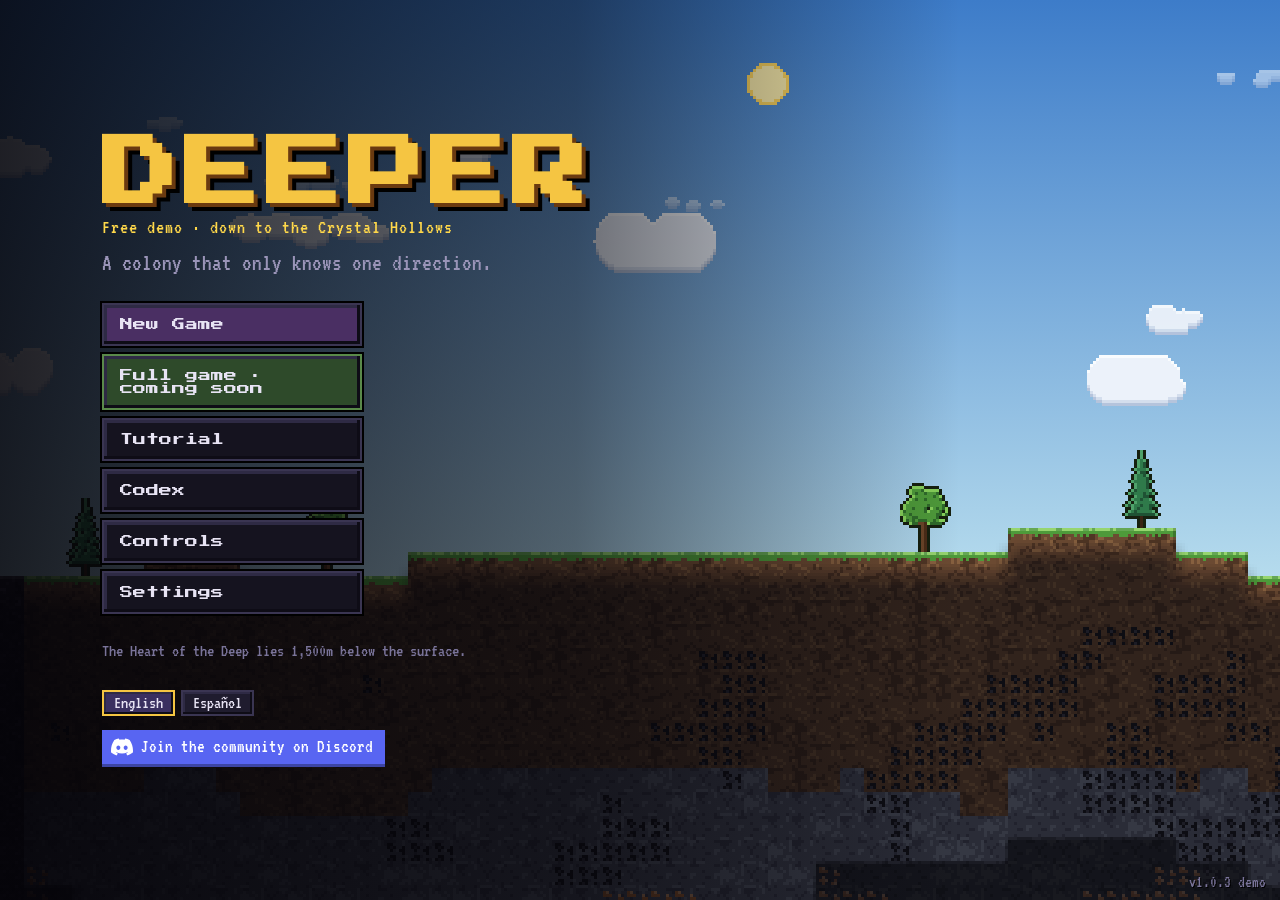
==== commit 6463164f: "Discord button: in the demo's menu (demo 1.0.3) and floating on the press and privacy pages" ====
--- a/index.html
+++ b/index.html
@@ -4,12 +4,12 @@
     <meta charset="UTF-8" />
     <meta name="viewport" content="width=device-width, initial-scale=1.0, maximum-scale=1.0, user-scalable=no, viewport-fit=cover" />
     <title>Deeper</title>
-    <script type="module" crossorigin>var e=Object.defineProperty,t=(e,t,n)=>()=>{if(n)throw n[0];try{return e&&(t=e(e=0)),t}catch(e){throw n=[e],e}},n=(t,n)=>{let r={};for(var i in t)e(r,i,{get:t[i],enumerable:!0});return n||e(r,Symbol.toStringTag,{value:`Module`}),r};(function(){let e=document.createElement(`link`).relList;if(e&&e.supports&&e.supports(`modulepreload`))return;for(let e of document.querySelectorAll(`link[rel="modulepreload"]`))n(e);new MutationObserver(e=>{for(let t of e)if(t.type===`childList`)for(let e of t.addedNodes)e.tagName===`LINK`&&e.rel===`modulepreload`&&n(e)}).observe(document,{childList:!0,subtree:!0});function t(e){let t={};return e.integrity&&(t.integrity=e.integrity),e.referrerPolicy&&(t.referrerPolicy=e.referrerPolicy),t.credentials=e.crossOrigin===`use-credentials`?`include`:e.crossOrigin===`anonymous`?`omit`:`same-origin`,t}function n(e){if(e.ep)return;e.ep=!0;let n=t(e);fetch(e.href,n)}})();var r={Stone:`Piedra`,Coal:`Carbón`,Iron:`Hierro`,Gold:`Oro`,Crystal:`Cristal`,Food:`Comida`,Easy:`Fácil`,"A calm descent. Good for learning the depths.":`Un descenso tranquilo. Ideal para aprender a moverte por las profundidades.`,"4 colonists, full storehouse":`4 colonos, almacén lleno`,"Weaker, rarer creatures":`Criaturas más débiles y escasas`,"Food from farms, mushrooms and chests":`Comida de huertos, setas y cofres`,"Sleepers are left alone":`Nadie ataca a los que duermen`,Normal:`Normal`,"The intended challenge. The dark bites back.":`El reto tal y como se diseñó. La oscuridad muerde.`,"3 colonists, modest supplies":`3 colonos, provisiones modestas`,"Food only from Mushroom Beds":`Comida solo de los huertos de setas`,"Colonists eat more":`Los colonos comen más`,"Creatures stalk sleepers: guard beds with turrets":`Las criaturas acechan a los que duermen: protege las camas con torretas`,Hard:`Difícil`,"Every unlit tunnel is a nest. Plan your light.":`Cada túnel a oscuras es un nido. Planifica la luz.`,"3 colonists, scarce supplies":`3 colonos, provisiones escasas`,"Tougher, more frequent creatures":`Criaturas más duras y frecuentes`,"Colonists eat much more":`Los colonos comen mucho más`,"Frequent attacks on sleepers":`Ataques frecuentes a los que duermen`,Surface:`Superficie`,"Where the colony lands.":`Donde llega la colonia.`,Topsoil:`Capa de tierra`,"Soft dirt. Quick to dig, gives nothing back.":`Tierra blanda. Se excava rápido, pero no da nada.`,"Stone Caverns":`Cavernas de piedra`,"Coal and iron. Old mine shafts run through the rock.":`Carbón y hierro. Viejos pozos mineros atraviesan la roca.`,"Fungal Depths":`Profundidades fúngicas`,"Huge glowing caves of giant mushrooms. Their caps are edible.":`Enormes cuevas luminosas llenas de setas gigantes. Sus sombreros son comestibles.`,Deepstone:`Piedra profunda`,"Dense rock and gold. Insect hives nest in the dark.":`Roca densa y oro. Las colmenas de insectos anidan en la oscuridad.`,"Crystal Hollows":`Cavernas de cristal`,"Geodes full of glowcrystal, watched by golems that ignore light.":`Geodas llenas de cristal luminoso, vigiladas por gólems a los que no les afecta la luz.`,"Sunken Ruins":`Ruinas sumergidas`,"Halls of a lost people. Cursed altars raise the dead.":`Salones de un pueblo perdido. Los altares malditos levantan a los muertos.`,"Magma Core":`Núcleo de magma`,"Lava and obsidian. Fire creatures are not afraid of light.":`Lava y obsidiana. Las criaturas de fuego no temen la luz.`,"The Abyss":`El Abismo`,"Void rock around the Heart of the Deep. Horrors dwell here.":`Roca del vacío alrededor del Corazón de las Profundidades. Aquí moran los horrores.`,Idle:`Sin tarea`,"a creature":`una criatura`,"Fighting!":`¡Luchando!`,"Fleeing!":`¡Huyendo!`,Sleeping:`Durmiendo`,Eating:`Comiendo`,"Digging {thing}":`Picando {thing}`,"Building {thing}":`Construyendo {thing}`,"Your colony has arrived. The only way is down.":`Tu colonia ha llegado. Solo se puede ir hacia abajo.`,"Unlit tunnels breed creatures. Carry light with you as you dig.":`En los túneles a oscuras nacen criaturas. Lleva luz contigo mientras excavas.`,"Welcome back. Your colony is where you left it.":`Hola de nuevo. Tu colonia está donde la dejaste.`,"Picks forged to level {n}.":`Picos forjados al nivel {n}.`,"They can break the Heart of the Deep itself.":`Pueden romper hasta el mismísimo Corazón de las Profundidades.`,"Your miners can now break {things}.":`Tus mineros ya pueden romper: {things}.`,"Lava destroyed a {thing} at {d}m!":`¡La lava ha destruido una construcción ({thing}) a {d} m!`,"Chest looted: {loot}.":`Cofre saqueado: {loot}.`,"An egg sac burst. One less source of drones.":`Ha reventado un saco de huevos. Un nido de zánganos menos.`,"The cursed altar crumbles. The dead rest easier.":`El altar maldito se desmorona. Los muertos descansan en paz.`,"Broke into a cavern at {d}m.":`Habéis abierto una caverna a {d} m.`,"Lava sealed under a stone wall.":`Lava sellada bajo un muro de piedra.`,"{name} starved to death at {d}m.":`{name} murió de hambre a {d} m.`,"{name} burned in lava at {d}m.":`{name} cayó en la lava a {d} m.`,"{name} was killed by {who} at {d}m.":`{name} murió a {d} m. Causa: {who}.`,"The Deep Dragon has fallen! The Heart of the Deep lies unguarded.":`¡El Dragón de las Profundidades ha caído! El Corazón de las Profundidades está desprotegido.`,"The Deep Dragon awakens! It must be slain before the Heart can be mined.":`¡El Dragón de las Profundidades despierta! Hay que acabar con él antes de poder picar el Corazón.`,"dragon fire":`fuego de dragón`,"Something is creeping up on {name} in their sleep! Stalkers ignore torches. Turrets beside beds stop them.":`¡Algo se acerca a {name} mientras duerme! Los acechadores no temen las antorchas. Las torretas junto a las camas los detienen.`,"Creatures are stalking {name} as they sleep.":`Hay criaturas acechando a {name} mientras duerme.`,"The Heart of the Deep has been claimed!":`¡El Corazón de las Profundidades es vuestro!`,"{name} saw your lights and joined the colony.":`{name} vio vuestras luces y se ha unido a la colonia.`,"Travelers passed by. Free beds would convince them to stay.":`Pasaron unos viajeros. Con camas libres se habrían quedado.`,"New depth record: {d}m.":`Nuevo récord de profundidad: {d} m.`,"Deeper creatures grow stronger, and some no longer fear light.":`Las criaturas son más fuertes cuanto más hondo, y algunas ya no temen la luz.`,"Discovered: {place} at {d}m!":`¡Descubierto: {place} a {d} m!`,"A {mob} crawled out of an unlit tunnel. Torches stop creatures from appearing nearby.":`Ha salido una criatura ({mob}) de un túnel a oscuras. Las antorchas impiden que aparezcan criaturas cerca.`,and:`y`,"Deepest descents: {list}":`Descensos más profundos: {list}`,"The Heart of the Deep lies 1,500m below the surface.":`El Corazón de las Profundidades está a 1500 m bajo la superficie.`,"Day {n}":`Día {n}`,"{n} colonists":`{n} colonos`,"Starting a new game replaces your saved colony.":`Empezar una partida nueva sustituye a tu colonia guardada.`,"Couldn't save: this browser's storage is full or turned off.":`No se pudo guardar: el almacenamiento del navegador está lleno o desactivado.`,Saved:`Guardado`,"You have a saved {old} colony at {d}m (day {day}). Start a new {new} colony and replace it?":`Tienes una colonia guardada en {old} a {d} m (día {day}). ¿Empezar una colonia nueva en {new} y sustituirla?`,"The saved colony is damaged and can't be loaded.":`La colonia guardada está dañada y no se puede cargar.`,"The saved colony is from an older version of the game and can't be loaded.":`La colonia guardada es de una versión anterior del juego y no se puede cargar.`,"Tutorial complete":`Tutorial completado`,"Step {n} of {total}":`Paso {n} de {total}`,On:`Sí`,Off:`No`,"The Deep Dragon guards the Heart. Slay it before you can mine it.":`El Dragón de las Profundidades protege el Corazón. Acaba con él antes de picarlo.`,"Your picks can't break {things} yet. Forge better ones.":`Tus picos aún no pueden romper: {things}. Forja otros mejores.`,"Not enough {res} for {thing}.":`Falta {res} para construir: {thing}.`,"End of the demo":`Fin de la demo`,"The Heart is yours":`El Corazón es tuyo`,"The dark took them":`La oscuridad se los llevó`,"Your colony broke through to the Heart of the Deep on <b>{diff}</b>.":`Tu colonia alcanzó el Corazón de las Profundidades en <b>{diff}</b>.`,"The last of your colonists has fallen, <b>{d}m</b> below the surface.":`Ha caído el último de tus colonos, a <b>{d} m</b> bajo la superficie.`,"Deepest point":`Punto más profundo`,"Time underground":`Tiempo bajo tierra`,Survivors:`Supervivientes`,"Colonists lost":`Colonos perdidos`,"Creatures slain":`Criaturas abatidas`,"Dungeons found":`Mazmorras encontradas`,"Chests looted":`Cofres saqueados`,Crawler:`Reptante`,"Skitters over walls and ceilings. The first thing to crawl out of an unlit tunnel.":`Corretea por paredes y techos. Es lo primero que sale de un túnel a oscuras.`,"Cave Bat":`Murciélago de caverna`,"Fast and fragile. Flies straight at whoever is nearest.":`Rápido y frágil. Vuela directo hacia quien tenga más cerca.`,"Lost Miner":`Minero perdido`,"What is left of the last colony. Walks and climbs ladders like your own miners.":`Lo que queda de la última colonia. Camina y sube escaleras como tus mineros.`,Sporeling:`Esporín`,"A mushroom that learned to walk. Travels in groups.":`Una seta que aprendió a andar. Va en grupo.`,Stalker:`Acechador`,"A larger, faster crawler of the deep rock.":`Un reptante más grande y rápido de la roca profunda.`,"Hive Drone":`Zángano de colmena`,"Hatches from hive egg sacs. Destroy the eggs to stop them.":`Nace de los sacos de huevos de las colmenas. Destruye los huevos para frenarlos.`,"Crystal Golem":`Gólem de cristal`,"Slow and enormous. Light does nothing to it. Use turrets or numbers.":`Lento y enorme. La luz no le hace nada. Usa torretas o superioridad numérica.`,Wraith:`Espectro`,"Drifts straight through solid rock. Burns badly in light.":`Atraviesa la roca maciza. La luz lo quema con fuerza.`,"Skeleton Knight":`Caballero esqueleto`,"Armored guardian raised by cursed altars. Only half afraid of light.":`Guardián con armadura alzado por los altares malditos. La luz solo lo asusta a medias.`,"Fire Imp":`Diablillo de fuego`,"Born in lava. Light means nothing to it.":`Nacido en la lava. La luz no significa nada para él.`,"Ember Crawler":`Reptante de ascuas`,"A crawler with a molten shell. Barely flinches at torches.":`Un reptante con caparazón fundido. Las antorchas apenas lo inmutan.`,"Deep Dragon":`Dragón de las Profundidades`,"Coils around the Heart of the Deep and must be slain before the Heart can be mined. Breathes fire from range and ignores light. Bring every colonist, turrets and your best picks.":`Se enrosca alrededor del Corazón de las Profundidades y hay que acabar con él antes de poder picarlo. Escupe fuego a distancia y no le afecta la luz. Trae a todos tus colonos, torretas y tus mejores picos.`,"Abyssal Horror":`Horror abisal`,"Something that lives near the Heart. Many eyes, much patience.":`Algo que vive cerca del Corazón. Muchos ojos, mucha paciencia.`,"a {mob}":`{mob}`,"the Deep Dragon":`el Dragón de las Profundidades`,"Crawls on walls":`Trepa por las paredes`,Flies:`Vuela`,"Walks, climbs ladders":`Camina y sube escaleras`,"Passes through rock":`Atraviesa la roca`,"Ignores light":`Inmune a la luz`,"Resists light":`Resiste la luz`,"Burns fast in light":`La luz lo quema rápido`,"Very tough":`Muy resistente`,"Very fast":`Muy rápido`,"Found in almost every layer of rock.":`Está en casi todas las capas de roca.`,"The basic building material: ladders, walls, beds, mushroom beds and turrets. Dirt gives nothing.":`El material de construcción básico: escaleras, muros, camas, huertos de setas y torretas. La tierra no da nada.`,"Dark seams in the upper caverns.":`Vetas oscuras en las cavernas superiores.`,"Burns in torches and feeds Mushroom Beds. Light burns most creatures and keeps new ones from appearing.":`Arde en las antorchas y alimenta los huertos de setas. La luz quema a la mayoría de las criaturas e impide que aparezcan otras.`,"Orange ore, common from the caverns down to the deepstone.":`Mena naranja, común desde las cavernas hasta la piedra profunda.`,"Used for turrets, crystal lamps and most pickaxe upgrades.":`Se usa en torretas, lámparas de cristal y en la mayoría de las mejoras de pico.`,"Glittering veins deep underground, and inside old chests.":`Filones brillantes en lo más hondo, y dentro de cofres antiguos.`,"Forges the stronger pickaxes you need to keep digging deeper.":`Sirve para forjar los picos más fuertes que necesitas para seguir bajando.`,"Glowing clusters in the deep, thickest in the Crystal Hollows.":`Racimos luminosos en las profundidades, sobre todo en las Cavernas de cristal.`,"Powers crystal lamps and turrets, and forges the finest pickaxes.":`Alimenta las lámparas de cristal y las torretas, y forja los mejores picos.`,"Grown in Mushroom Beds that you build.":`Se cultiva en los huertos de setas que construyes.`,"Colonists eat as they work and starve without it. On Easy, giant mushroom caps and chests also give food.":`Los colonos comen mientras trabajan y sin ella mueren de hambre. En Fácil, los sombreros de setas gigantes y los cofres también dan comida.`,"Pickaxe upgrades":`Mejoras de pico`,"Eaten by colonists":`Alimento de los colonos`,"guarded by {mobs}":`guardianes: {mobs}`,"Best depth: {d}m":`Mejor profundidad: {d} m`,"Not played yet":`Aún sin jugar`,Air:`Aire`,Dirt:`Tierra`,Grass:`Hierba`,"Myceliated Stone":`Piedra micelada`,"Geode Rock":`Roca de geoda`,"Ancient Stone":`Piedra antigua`,"Carved Block":`Bloque tallado`,"Magma Rock":`Roca de magma`,Obsidian:`Obsidiana`,"Void Rock":`Roca del vacío`,Bedrock:`Roca madre`,"Hive Wall":`Pared de colmena`,"Coal Seam":`Veta de carbón`,"Iron Ore":`Mena de hierro`,"Gold Vein":`Filón de oro`,Glowcrystal:`Cristal luminoso`,"Giant Mushroom Cap":`Sombrero de seta gigante`,Lava:`Lava`,"Heart of the Deep":`Corazón de las Profundidades`,"Guarded by the Deep Dragon. Slay it before you can mine the Heart.":`Lo protege el Dragón de las Profundidades. Acaba con él antes de picar el Corazón.`,"Old Chest":`Cofre antiguo`,"Mark it with the pickaxe to loot it.":`Márcalo con el pico para saquearlo.`,"Hive Egg Sac":`Saco de huevos`,"Keeps hatching drones until destroyed.":`Sigue sacando zánganos hasta que lo destruyas.`,"Cursed Altar":`Altar maldito`,"Raises the dead until destroyed.":`Levanta a los muertos hasta que lo destruyas.`,"Mine Support":`Puntal de mina`,"Mushroom Stem":`Tallo de seta`,Bones:`Huesos`,"Stone Wall":`Muro de piedra`,"Solid block. Seal off caves, bridge gaps, or build it right on top of lava to plug a leak.":`Bloque macizo. Sella cuevas, cubre huecos o constrúyelo encima de la lava para tapar una fuga.`,Ladder:`Escalera`,"Lets colonists climb up and down.":`Permite a los colonos subir y bajar.`,Torch:`Antorcha`,"Light burns most creatures within about 4 tiles and stops new ones appearing within about 6.":`Su luz quema a la mayoría de las criaturas a unas 4 casillas e impide que aparezcan otras a unas 6.`,Bed:`Cama`,"Faster rest. Free beds attract newcomers.":`Descanso más rápido. Las camas libres atraen a recién llegados.`,"Mushroom Bed":`Huerto de setas`,"Grows food. Yields more the deeper it is.":`Produce comida. Rinde más cuanto más hondo está.`,"Crystal Lamp":`Lámpara de cristal`,"A torch that never needs coal and shines much further: creatures burn within about 6 tiles (torch: 4) and none appear within about 10 (torch: 6).":`Una antorcha que nunca necesita carbón y alumbra mucho más lejos: quema criaturas a unas 6 casillas (antorcha: 4) y no aparece ninguna a unas 10 (antorcha: 6).`,"Bolt Turret":`Torreta de rayos`,"Shoots creatures in range, even ones that ignore light or stalk sleepers. Place one beside your beds. Hits harder with better picks.":`Dispara a las criaturas a su alcance, incluso a las que no temen la luz o acechan a los que duermen. Pon una junto a tus camas. Pega más fuerte con mejores picos.`,"{label} built: {n} / {need}":`{label}: {n} de {need}`,"{q} waiting for a colonist":`{q} a la espera de un colono`,"A crawler came out of the dark!":`¡Ha salido un reptante de la oscuridad!`,"Welcome, Overseer":`Te damos la bienvenida`,"This is your colony. Colonists act on their own; you give orders. Move the view with <b>WASD</b>, the <b>arrow keys</b>, the <b>mouse wheel</b> or by <b>right-dragging</b>.":`Esta es tu colonia. Los colonos actúan por su cuenta; tú das las órdenes. Mueve la vista con <b>WASD</b>, las <b>flechas</b>, la <b>rueda del ratón</b> o <b>arrastrando con el botón derecho</b>.`,"Dig a shaft":`Excava un pozo`,"Select the <b>Pickaxe (1)</b> and <b>drag straight down</b> from the ground next to your colonists, about 8 tiles. Yellow brackets mark tiles to dig.":`Elige el <b>Pico (1)</b> y <b>arrastra en línea recta hacia abajo</b> desde el suelo junto a tus colonos, unas 8 casillas. Los corchetes amarillos marcan lo que hay que excavar.`,"Watch them work":`Míralos trabajar`,"Your colonists walk over and start digging. Each tile they break reveals what lies beyond. Wait until someone reaches <b>21m</b>. Use the <b>2x / 4x</b> buttons to speed time up.":`Tus colonos se acercan y empiezan a excavar. Cada casilla que rompen descubre lo que hay detrás. Espera a que alguien llegue a <b>21 m</b>. Usa los botones <b>2x / 4x</b> para acelerar el tiempo.`,"A way back up":`Un camino de vuelta`,"Anyone who drops into a hole can't climb out. Select the <b>Ladder (2)</b> and <b>drag along the shaft</b> to order at least 5 rungs, then wait for your colonists to build them.":`Quien cae a un agujero no puede salir. Elige la <b>Escalera (2)</b> y <b>arrastra a lo largo del pozo</b> para encargar al menos 5 peldaños; luego espera a que tus colonos los construyan.`,Ladders:`Escaleras`,"Light the dark":`Ilumina la oscuridad`,'Creatures appear in <b>unlit</b> places underground. With the <b>Torch (4)</b> selected, those places glow <b style="color:#ff6a7a">red</b>. Place a torch inside the shaft and wait for a colonist to put it up.':`Bajo tierra, las criaturas aparecen en los lugares <b>sin luz</b>. Con la <b>Antorcha (4)</b> elegida, esos lugares brillan en <b style="color:#ff6a7a">rojo</b>. Pon una antorcha dentro del pozo y espera a que un colono la coloque.`,Torches:`Antorchas`,"Colonists eat as they work. Build a <b>Mushroom Bed (6)</b> on solid ground. It grows food on its own, and grows more the deeper it is. On <b>Normal</b> and <b>Hard</b>, farms are your <b>only</b> food. A colonist will come and build it.":`Los colonos comen mientras trabajan. Construye un <b>Huerto de setas (6)</b> sobre suelo firme. Produce comida por sí solo, y más cuanto más hondo está. En <b>Normal</b> y <b>Difícil</b>, los huertos son tu <b>única</b> fuente de comida. Un colono vendrá a construirlo.`,"Mushroom Beds":`Huertos de setas`,Rest:`Descanso`,"Tired colonists slow down. Build a <b>Bed (5)</b> on solid ground. Free beds also attract new colonists over time. Wait for it to be built.":`Los colonos cansados trabajan más despacio. Construye una <b>Cama (5)</b> sobre suelo firme. Con el tiempo, las camas libres también atraen a nuevos colonos. Espera a que esté construida.`,Beds:`Camas`,"Something stirs":`Algo se mueve`,"A creature has crawled out of the darkness. Colonists fight back on their own, and light burns most creatures. Defeat it.":`Una criatura ha salido de la oscuridad. Los colonos se defienden por su cuenta, y la luz quema a la mayoría de las criaturas. Derrótala.`,"Guard the beds":`Protege las camas`,"On <b>Normal</b> and <b>Hard</b>, creatures stalk colonists while they sleep, and torches won't scare these stalkers off. A <b>Bolt Turret (8)</b> shoots anything in range, even creatures that ignore light. Build one next to your bed, on the floor or a wall. Here is some iron and glowcrystal.":`En <b>Normal</b> y <b>Difícil</b>, las criaturas acechan a los colonos mientras duermen, y las antorchas no ahuyentan a estos acechadores. Una <b>Torreta de rayos (8)</b> dispara a todo lo que tenga a su alcance, incluso a las criaturas que no temen la luz. Construye una junto a la cama, en el suelo o en una pared. Aquí tienes algo de hierro y cristal luminoso.`,Turrets:`Torretas`,"Night watch":`Guardia nocturna`,"A stalker is creeping toward the camp. Watch your turret deal with it. Turrets hit harder as you forge better picks, and they are your best weapon against creatures that ignore light, like golems and fire imps.":`Un acechador se acerca sigilosamente al campamento. Mira cómo se encarga tu torreta. Las torretas pegan más fuerte a medida que forjas mejores picos, y son tu mejor arma contra las criaturas que no temen la luz, como los gólems y los diablillos de fuego.`,"A stalker is creeping toward the camp!":`¡Un acechador se acerca al campamento!`,"Go deeper":`Más hondo`,"That's the basics. Mine <b>iron</b> (orange ore) and forge better picks with the button in the toolbar to break harder rock. Loot <b>chests</b> in dungeons, and dig all the way down to the <b>Heart of the Deep</b>, 1,500m below.":`Eso es lo básico. Extrae <b>hierro</b> (la mena naranja) y forja mejores picos con el botón de la barra de herramientas para romper roca más dura. Saquea los <b>cofres</b> de las mazmorras y excava hasta llegar al <b>Corazón de las Profundidades</b>, 1500 m más abajo.`,"Free demo · down to the Crystal Hollows":`Demo gratuita · hasta las Cavernas de cristal`,"Something below heard you.":`Algo ahí abajo te ha oído.`,"{d}m down, the Heart of the Deep waits.":`A {d} m de profundidad, el Corazón de las Profundidades espera.`,"Click or press any key to skip":`Haz clic o pulsa una tecla para saltar`,"Your colony reached the Crystal Hollows, <b>{d}m</b> down. The full game keeps going through sunken ruins, a molten core and the Abyss, all the way to the Heart of the Deep and the dragon that guards it.":`Tu colonia llegó a las Cavernas de cristal, a <b>{d} m</b> de profundidad. El juego completo sigue por ruinas sumergidas, un núcleo de magma y el Abismo, hasta el Corazón de las Profundidades y el dragón que lo protege.`,"Your colony is saved: buy the full game on this computer and carry on right where you stopped.":`Tu colonia está guardada: compra el juego completo en este ordenador y sigue justo donde lo dejaste.`,"Full game · coming soon":`Juego completo · próximamente`,"Your colony is saved: when the full game comes out, it carries on right where you stopped on this computer.":`Tu colonia está guardada: cuando salga el juego completo, seguirá justo donde lo dejaste en este ordenador.`,"Your demo colony is saved. When the full game comes out, it picks it up where you stopped.":`Tu colonia de la demo está guardada. Cuando salga el juego completo, la retomará donde la dejaste.`,"Your demo colony is saved. The full game on this computer picks it up where you stopped.":`Tu colonia de la demo está guardada. El juego completo en este ordenador la retoma donde la dejaste.`,"Your demo colony reached the Crystal Hollows. The rest of the descent is in the full game.":`Tu colonia de la demo llegó a las Cavernas de cristal. El resto del descenso está en el juego completo.`,"{biome}, from {d}m. {desc}":`{biome}, desde {d} m. {desc}`,"<b>Move</b><br>Drag with one finger to look around. You can always move with two fingers and pinch to zoom.":`<b>Mover</b><br>Arrastra con un dedo para mirar alrededor. Siempre puedes moverte con dos dedos y pellizcar para hacer zoom.`,"<b>Pickaxe</b><br>Drag to mark tiles for digging, even hidden ones. Mark chests to loot them, and egg sacs or altars to destroy them.<br><i>Click a single building to take it down.</i>":`<b>Pico</b><br>Arrastra para marcar casillas que excavar, incluso las ocultas. Marca cofres para saquearlos, y sacos de huevos o altares para destruirlos.<br><i>Haz clic en una sola construcción para desmontarla.</i>`,"<b>Cancel</b><br>Drag to remove dig and build orders.":`<b>Cancelar</b><br>Arrastra para quitar órdenes de excavación y construcción.`,"Cost: {cost}":`Coste: {cost}`,"Needs solid ground below.":`Necesita suelo firme debajo.`,"Mounts on floors, walls or ceilings.":`Se monta en suelos, paredes o techos.`,Tutorial:`Tutorial`,"Picks Lv{a} → {b}: {cost}":`Picos Nv{a} → {b}: {cost}`,"Forge level {n} picks to break {things}. Better picks also dig faster and hit harder.":`Forja picos de nivel {n} para romper: {things}. Los mejores picos también excavan más rápido y pegan más fuerte.`,"the Heart of the Deep":`el Corazón de las Profundidades`,"Picks Lv{a} (max)":`Picos Nv{a} (máx.)`,"Abandoned Mine":`Mina abandonada`,"Timbered tunnels with ladders still in place. The miners never left.":`Túneles apuntalados con las escaleras aún en su sitio. Los mineros nunca se fueron.`,"Fungal Grotto":`Gruta fúngica`,"A glowing chamber of giant mushrooms, full of food and sporelings.":`Una cámara luminosa de setas gigantes, llena de comida y esporines.`,"Bug Hive":`Colmena de insectos`,"Soft waxy walls around egg sacs. Destroy the eggs or the drones never stop.":`Paredes blandas de cera alrededor de sacos de huevos. Destruye los huevos o los zánganos no pararán nunca.`,"Great Geode":`Gran geoda`,"A hollow stone egg lined with glowcrystal, guarded by a golem.":`Un huevo de piedra hueco forrado de cristal luminoso, custodiado por un gólem.`,"Ancient Hall":`Salón antiguo`,"Carved halls with treasure and a cursed altar that raises the dead.":`Salones tallados con tesoros y un altar maldito que levanta a los muertos.`,"Obsidian Forge":`Forja de obsidiana`,"A furnace-temple of the deep. Fire imps tend it.":`Un templo-horno de las profundidades. Lo atienden diablillos de fuego.`,Pop:`Pob.`,Depth:`Prof.`,Colony:`Colonia`,"Leave tutorial":`Salir del tutorial`,"Continue ▶":`Continuar ▶`,"Keep playing":`Seguir jugando`,"Main menu":`Menú principal`,PAUSED:`PAUSA`,"A colony that only knows one direction.":`Una colonia que solo conoce una dirección.`,Continue:`Continuar`,"New Game":`Nueva partida`,"Get the full game":`Consigue el juego completo`,Codex:`Códice`,Controls:`Controles`,Settings:`Ajustes`,"Choose your descent":`Elige tu descenso`,"Start new colony":`Empezar colonia nueva`,"Keep my save":`Conservar mi partida`,Back:`Volver`,Biomes:`Biomas`,Creatures:`Criaturas`,Dungeons:`Mazmorras`,Resources:`Recursos`,"Left-drag":`Arrastrar con el botón izquierdo`,"Use the selected tool on an area":`Usar la herramienta elegida en una zona`,"Right-drag · WASD · Arrows · Wheel":`Arrastrar con el botón derecho · WASD · Flechas · Rueda`,"Move the view":`Mover la vista`,"Pickaxe, Ladder, Wall, Torch, Bed, Mushroom Bed, Lamp, Turret":`Pico, Escalera, Muro, Antorcha, Cama, Huerto de setas, Lámpara, Torreta`,"Cancel orders":`Cancelar órdenes`,Space:`Espacio`,Pause:`Pausa`,"Game speed":`Velocidad de juego`,"Jump to a colonist":`Ir a un colono`,"Mute all sound":`Silenciar todo el sonido`,"Music on/off":`Activar/desactivar la música`,Esc:`Esc`,"Menu (the game keeps running)":`Menú (la partida sigue en marcha)`,"Click the minimap, a biome name or a colonist card to jump there.":`Haz clic en el minimapa, en el nombre de un bioma o en la ficha de un colono para ir allí.`,Music:`Música`,"Sound effects":`Efectos de sonido`,"Sounds from colonists far from the camera are quieter and come from their side. M mutes everything, N toggles music.":`Los sonidos de los colonos lejos de la cámara suenan más bajos y desde su lado. M silencia todo y N activa o desactiva la música.`,Fullscreen:`Pantalla completa`,"F11 also switches fullscreen.":`F11 también activa la pantalla completa.`,Language:`Idioma`,"Join the community on Discord":`Únete a la comunidad en Discord`,"Changing the language saves your colony and returns to the main menu.":`Al cambiar el idioma se guarda tu colonia y vuelves al menú principal.`,Menu:`Menú`,"Back to game":`Volver a la partida`,Restart:`Reiniciar`,"Save & exit to menu":`Guardar y salir al menú`,"Play again":`Jugar de nuevo`,Colonists:`Colonos`,"Beds built":`Camas construidas`,"Deepest point reached":`Punto más profundo alcanzado`,"Pause (Space)":`Pausa (Espacio)`,"Normal speed":`Velocidad normal`,Fast:`Rápido`,Fastest:`Muy rápido`,"Mute all sound (M)":`Silenciar todo el sonido (M)`,"Music on/off (N)":`Activar/desactivar la música (N)`,"Show the map and colonists":`Mostrar el mapa y los colonos`,"Menu (Esc). The game keeps running; Space pauses.":`Menú (Esc). La partida sigue en marcha; Espacio la pausa.`,"Minimise the map":`Minimizar el mapa`,"Show the map":`Mostrar el mapa`,"Minimise the colonist list":`Minimizar la lista de colonos`,"Show the colonists":`Mostrar los colonos`},i=[{id:`en`,name:`English`},{id:`es`,name:`Español`}],a={es:r},o=`deeper.lang`;function s(){try{let e=localStorage.getItem(o);if(i.some(t=>t.id===e))return e}catch{}let e=(navigator.language||``).toLowerCase().slice(0,2);return i.some(t=>t.id===e)?e:`en`}var c=s();function l(e){try{localStorage.setItem(o,e)}catch{}}function u(e,t){let n=e,r=a[c];if(r){let t=r[e];t!==void 0&&(n=t)}return t?n.replace(/\{(\w+)\}/g,(e,n)=>n in t?String(t[n]):e):n}function d(e){return e.length<2?e[0]??``:`${e.slice(0,-1).join(`, `)} ${u(`and`)} ${e[e.length-1]}`}function f(){document.documentElement.lang=c,c!==`en`&&(document.querySelectorAll(`[data-i18n]`).forEach(e=>{e.textContent=u(e.textContent.trim())}),document.querySelectorAll(`[data-i18n-html]`).forEach(e=>{e.innerHTML=u(e.innerHTML.trim())}),document.querySelectorAll(`[title]`).forEach(e=>{e.title=u(e.title)}),document.querySelectorAll(`[aria-label]`).forEach(e=>{e.setAttribute(`aria-label`,u(e.getAttribute(`aria-label`)))}))}var p=.21,m=`v1.0.2 demo`,h=`https://discord.gg/KxAegyQ5vJ`,g=`https://steriumai.dev/`,_=[`stone`,`coal`,`iron`,`gold`,`crystal`,`food`],v={stone:u(`Stone`),coal:u(`Coal`),iron:u(`Iron`),gold:u(`Gold`),crystal:u(`Crystal`),food:u(`Food`)},y={stone:`#c8ccd8`,coal:`#9a9aaa`,iron:`#f0b27a`,gold:`#ffd84a`,crystal:`#8ff8ff`,food:`#ff9a8a`},b={easy:{name:u(`Easy`),blurb:u(`A calm descent. Good for learning the depths.`),points:[u(`4 colonists, full storehouse`),u(`Weaker, rarer creatures`),u(`Food from farms, mushrooms and chests`),u(`Sleepers are left alone`)],mobHp:.7,mobDmg:.77,spawnRate:.6,cap:.6,hunger:.75,grace:180,mineFood:!0,raid:0,immigrate:35,colonists:4,start:{stone:25,coal:8,iron:4,gold:0,crystal:0,food:30}},normal:{name:u(`Normal`),blurb:u(`The intended challenge. The dark bites back.`),points:[u(`3 colonists, modest supplies`),u(`Food only from Mushroom Beds`),u(`Colonists eat more`),u(`Creatures stalk sleepers: guard beds with turrets`)],mobHp:1,mobDmg:1.4,spawnRate:1,cap:1,hunger:1.3,grace:100,mineFood:!1,raid:.35,immigrate:45,colonists:3,start:{stone:14,coal:4,iron:0,gold:0,crystal:0,food:20}},hard:{name:u(`Hard`),blurb:u(`Every unlit tunnel is a nest. Plan your light.`),points:[u(`3 colonists, scarce supplies`),u(`Tougher, more frequent creatures`),u(`Food only from Mushroom Beds`),u(`Colonists eat much more`),u(`Frequent attacks on sleepers`)],mobHp:1.4,mobDmg:2.1,spawnRate:1.5,cap:1.5,hunger:1.6,grace:45,mineFood:!1,raid:.6,immigrate:60,colonists:3,start:{stone:8,coal:2,iron:0,gold:0,crystal:0,food:12}}},x=function(e){return e[e.SURFACE=0]=`SURFACE`,e[e.SOIL=1]=`SOIL`,e[e.CAVERN=2]=`CAVERN`,e[e.FUNGAL=3]=`FUNGAL`,e[e.DEEP=4]=`DEEP`,e[e.CRYSTAL=5]=`CRYSTAL`,e[e.RUINS=6]=`RUINS`,e[e.MAGMA=7]=`MAGMA`,e[e.ABYSS=8]=`ABYSS`,e}({}),S={0:{name:u(`Surface`),top:0,color:`#6fb0e0`,desc:u(`Where the colony lands.`)},1:{name:u(`Topsoil`),top:18,color:`#86603f`,desc:u(`Soft dirt. Quick to dig, gives nothing back.`)},2:{name:u(`Stone Caverns`),top:30,color:`#737a8a`,desc:u(`Coal and iron. Old mine shafts run through the rock.`)},3:{name:u(`Fungal Depths`),top:115,color:`#8a5cc0`,desc:u(`Huge glowing caves of giant mushrooms. Their caps are edible.`)},4:{name:u(`Deepstone`),top:195,color:`#555069`,desc:u(`Dense rock and gold. Insect hives nest in the dark.`)},5:{name:u(`Crystal Hollows`),top:275,color:`#6fd8e8`,desc:u(`Geodes full of glowcrystal, watched by golems that ignore light.`)},6:{name:u(`Sunken Ruins`),top:345,color:`#7a8aa8`,desc:u(`Halls of a lost people. Cursed altars raise the dead.`)},7:{name:u(`Magma Core`),top:415,color:`#e0521c`,desc:u(`Lava and obsidian. Fire creatures are not afraid of light.`)},8:{name:u(`The Abyss`),top:478,color:`#9a6ad0`,desc:u(`Void rock around the Heart of the Deep. Horrors dwell here.`)}},C=[1,2,3,4,5,6,7,8],ee=[`Ada`,`Bram`,`Cora`,`Dov`,`Esk`,`Fenn`,`Gilda`,`Hob`,`Ivo`,`Juna`,`Kest`,`Lark`,`Mira`,`Nils`,`Odo`,`Pim`,`Quill`,`Rook`,`Sela`,`Tamsin`,`Ulla`,`Vesk`,`Wren`,`Yara`,`Zed`],te=[`#3f7fbf`,`#bf4f3f`,`#4f9f4f`,`#9f6fbf`,`#c9913a`,`#3fa7a0`,`#b04f86`,`#7a7f3a`];function w(e){return function(){e|=0,e=e+1831565813|0;let t=Math.imul(e^e>>>15,1|e);return t=t+Math.imul(t^t>>>7,61|t)^t,((t^t>>>14)>>>0)/4294967296}}function T(e,t,n=0){let r=e*374761393+t*668265263+n*982451653|0;return r=Math.imul(r^r>>>13,1274126177),r^=r>>>16,(r>>>0)/4294967296}function E(e,t,n){let r=Math.floor(e),i=Math.floor(t),a=e-r,o=t-i,s=a*a*(3-2*a),c=o*o*(3-2*o),l=T(r,i,n),u=T(r+1,i,n),d=T(r,i+1,n),f=T(r+1,i+1,n);return l+(u-l)*s+(d-l)*c+(l-u-d+f)*s*c}function ne(e,t,n,r=3){let i=0,a=1,o=1,s=0;for(let c=0;c<r;c++)i+=E(e*o,t*o,n+c*17)*a,s+=a,a*=.5,o*=2;return i/s}var D=function(e){return e[e.AIR=0]=`AIR`,e[e.DIRT=1]=`DIRT`,e[e.GRASS=2]=`GRASS`,e[e.STONE=3]=`STONE`,e[e.DEEP=4]=`DEEP`,e[e.MAGMA=5]=`MAGMA`,e[e.BEDROCK=6]=`BEDROCK`,e[e.COAL=7]=`COAL`,e[e.IRON=8]=`IRON`,e[e.CRYSTAL=9]=`CRYSTAL`,e[e.LAVA=10]=`LAVA`,e[e.HEART=11]=`HEART`,e[e.BRICK=12]=`BRICK`,e[e.LADDER=13]=`LADDER`,e[e.TORCH=14]=`TORCH`,e[e.BED=15]=`BED`,e[e.FARM=16]=`FARM`,e[e.LAMP=17]=`LAMP`,e[e.TURRET=18]=`TURRET`,e[e.MYCEL=19]=`MYCEL`,e[e.GEODE=20]=`GEODE`,e[e.ANCIENT=21]=`ANCIENT`,e[e.OBSIDIAN=22]=`OBSIDIAN`,e[e.VOID=23]=`VOID`,e[e.GOLD=24]=`GOLD`,e[e.HIVE=25]=`HIVE`,e[e.RUINBRICK=26]=`RUINBRICK`,e[e.CHEST=27]=`CHEST`,e[e.EGG=28]=`EGG`,e[e.ALTAR=29]=`ALTAR`,e[e.SUPPORT=30]=`SUPPORT`,e[e.MUSHSTEM=31]=`MUSHSTEM`,e[e.MUSHCAP=32]=`MUSHCAP`,e[e.BONES=33]=`BONES`,e}({}),O={0:{name:u(`Air`),solid:!1,hard:0,minPick:0},1:{name:u(`Dirt`),solid:!0,hard:.8,minPick:1},2:{name:u(`Grass`),solid:!0,hard:.8,minPick:1},3:{name:u(`Stone`),solid:!0,hard:1.8,minPick:1,drop:[`stone`,1]},19:{name:u(`Myceliated Stone`),solid:!0,hard:2.2,minPick:2,drop:[`stone`,1]},4:{name:u(`Deepstone`),solid:!0,hard:3,minPick:3,drop:[`stone`,1]},20:{name:u(`Geode Rock`),solid:!0,hard:3.5,minPick:5,drop:[`stone`,1]},21:{name:u(`Ancient Stone`),solid:!0,hard:4,minPick:6,drop:[`stone`,1]},26:{name:u(`Carved Block`),solid:!0,hard:4.5,minPick:7,drop:[`stone`,2]},5:{name:u(`Magma Rock`),solid:!0,hard:4.5,minPick:8,drop:[`stone`,1]},22:{name:u(`Obsidian`),solid:!0,hard:6,minPick:9,drop:[`stone`,1]},23:{name:u(`Void Rock`),solid:!0,hard:6.5,minPick:9,drop:[`stone`,1]},6:{name:u(`Bedrock`),solid:!0,hard:999,minPick:99},25:{name:u(`Hive Wall`),solid:!0,hard:1.2,minPick:1},7:{name:u(`Coal Seam`),solid:!0,hard:2,minPick:1,drop:[`coal`,2]},8:{name:u(`Iron Ore`),solid:!0,hard:3,minPick:1,drop:[`iron`,2]},24:{name:u(`Gold Vein`),solid:!0,hard:3.5,minPick:4,drop:[`gold`,2]},9:{name:u(`Glowcrystal`),solid:!0,hard:4,minPick:5,drop:[`crystal`,1],light:[2.5,.4]},32:{name:u(`Giant Mushroom Cap`),solid:!0,hard:1,minPick:1,drop:[`food`,2],light:[3,.35]},10:{name:u(`Lava`),solid:!1,hard:0,minPick:99,light:[4,.8]},11:{name:u(`Heart of the Deep`),solid:!0,hard:16,minPick:10,light:[9,1],desc:u(`Guarded by the Deep Dragon. Slay it before you can mine the Heart.`)},27:{name:u(`Old Chest`),solid:!1,hard:1,minPick:1,dig:!0,desc:u(`Mark it with the pickaxe to loot it.`)},28:{name:u(`Hive Egg Sac`),solid:!1,hard:1.5,minPick:1,dig:!0,light:[2,.3],desc:u(`Keeps hatching drones until destroyed.`)},29:{name:u(`Cursed Altar`),solid:!1,hard:5,minPick:6,dig:!0,light:[3,.45],desc:u(`Raises the dead until destroyed.`)},30:{name:u(`Mine Support`),solid:!1,hard:.6,minPick:1,dig:!0},31:{name:u(`Mushroom Stem`),solid:!1,hard:.6,minPick:1,dig:!0},33:{name:u(`Bones`),solid:!1,hard:.3,minPick:1,dig:!0},12:{name:u(`Stone Wall`),solid:!0,hard:1,minPick:1,drop:[`stone`,1],building:!0,desc:u(`Solid block. Seal off caves, bridge gaps, or build it right on top of lava to plug a leak.`)},13:{name:u(`Ladder`),solid:!1,hard:.5,minPick:1,climb:!0,building:!0,desc:u(`Lets colonists climb up and down.`)},14:{name:u(`Torch`),solid:!1,hard:.5,minPick:1,building:!0,light:[7,1],desc:u(`Light burns most creatures within about 4 tiles and stops new ones appearing within about 6.`)},15:{name:u(`Bed`),solid:!1,hard:.5,minPick:1,building:!0,floor:!0,desc:u(`Faster rest. Free beds attract newcomers.`)},16:{name:u(`Mushroom Bed`),solid:!1,hard:.5,minPick:1,building:!0,floor:!0,desc:u(`Grows food. Yields more the deeper it is.`)},17:{name:u(`Crystal Lamp`),solid:!1,hard:.5,minPick:1,building:!0,light:[11,1],desc:u(`A torch that never needs coal and shines much further: creatures burn within about 6 tiles (torch: 4) and none appear within about 10 (torch: 6).`)},18:{name:u(`Bolt Turret`),solid:!1,hard:.5,minPick:1,building:!0,mount:!0,light:[2,.5],desc:u(`Shoots creatures in range, even ones that ignore light or stalk sleepers. Place one beside your beds. Hits harder with better picks.`)}},re={13:{stone:1},12:{stone:2},14:{coal:1},15:{stone:5},16:{stone:6,coal:2},17:{crystal:2,iron:1},18:{iron:5,stone:4,crystal:2}},ie=[{},{iron:14,coal:4},{iron:24,coal:10},{iron:34,stone:40},{iron:30,gold:12},{gold:22,iron:26},{gold:28,crystal:12},{gold:32,crystal:22,iron:20},{gold:38,crystal:32,iron:36},{gold:50,crystal:45,iron:40}],ae=ie.length;function oe(e){return d(Object.keys(O).map(Number).filter(t=>O[t].minPick===e&&!O[t].building&&t!==0).map(e=>O[e].name.toLowerCase()))}var se=e=>O[e].solid||O[e].building===!0||O[e].dig===!0,k=function(e){return e[e.NONE=0]=`NONE`,e[e.DIRT=1]=`DIRT`,e[e.STONE=2]=`STONE`,e[e.FUNGAL=3]=`FUNGAL`,e[e.DEEP=4]=`DEEP`,e[e.GEODE=5]=`GEODE`,e[e.RUINS=6]=`RUINS`,e[e.MAGMA=7]=`MAGMA`,e[e.VOID=8]=`VOID`,e[e.PLANK=9]=`PLANK`,e[e.HIVE=10]=`HIVE`,e[e.BRICKWALL=11]=`BRICKWALL`,e[e.OBSIDIAN=12]=`OBSIDIAN`,e[e.COAL=13]=`COAL`,e[e.IRON=14]=`IRON`,e[e.GOLD=15]=`GOLD`,e[e.CRYSTAL=16]=`CRYSTAL`,e}({}),ce={[D.DIRT]:1,[D.GRASS]:1,[D.STONE]:2,[D.MYCEL]:3,[D.MUSHCAP]:3,[D.DEEP]:4,[D.GEODE]:5,[D.ANCIENT]:6,[D.RUINBRICK]:11,[D.MAGMA]:7,[D.OBSIDIAN]:12,[D.VOID]:8,[D.HIVE]:10,[D.COAL]:13,[D.IRON]:14,[D.GOLD]:15,[D.CRYSTAL]:16},le={mine:{name:u(`Abandoned Mine`),biome:x.CAVERN,desc:u(`Timbered tunnels with ladders still in place. The miners never left.`),mobs:[`miner`,`bat`],guards:[[`miner`,2]]},grotto:{name:u(`Fungal Grotto`),biome:x.FUNGAL,desc:u(`A glowing chamber of giant mushrooms, full of food and sporelings.`),mobs:[`sporeling`,`bat`],guards:[[`sporeling`,3]]},hive:{name:u(`Bug Hive`),biome:x.DEEP,desc:u(`Soft waxy walls around egg sacs. Destroy the eggs or the drones never stop.`),mobs:[`drone`,`stalker`],guards:[[`drone`,3]]},geode:{name:u(`Great Geode`),biome:x.CRYSTAL,desc:u(`A hollow stone egg lined with glowcrystal, guarded by a golem.`),mobs:[`golem`],guards:[[`golem`,1]]},ruins:{name:u(`Ancient Hall`),biome:x.RUINS,desc:u(`Carved halls with treasure and a cursed altar that raises the dead.`),mobs:[`skeleton`,`wraith`],guards:[[`skeleton`,2]]},forge:{name:u(`Obsidian Forge`),biome:x.MAGMA,desc:u(`A furnace-temple of the deep. Fire imps tend it.`),mobs:[`imp`,`ember`],guards:[[`imp`,2]]}},ue={[x.SURFACE]:D.AIR,[x.SOIL]:D.DIRT,[x.CAVERN]:D.STONE,[x.FUNGAL]:D.MYCEL,[x.DEEP]:D.DEEP,[x.CRYSTAL]:D.GEODE,[x.RUINS]:D.ANCIENT,[x.MAGMA]:D.MAGMA,[x.ABYSS]:D.VOID},de={[x.SURFACE]:0,[x.SOIL]:1,[x.CAVERN]:2,[x.FUNGAL]:3,[x.DEEP]:4,[x.CRYSTAL]:5,[x.RUINS]:6,[x.MAGMA]:7,[x.ABYSS]:8},fe={[x.SURFACE]:9,[x.SOIL]:9,[x.CAVERN]:.64,[x.FUNGAL]:.575,[x.DEEP]:.63,[x.CRYSTAL]:.615,[x.RUINS]:.645,[x.MAGMA]:.6,[x.ABYSS]:.57},pe=class{t=new Uint8Array(33280);rev=new Uint8Array(33280);bg=new Uint8Array(33280);biome=new Uint8Array(33280);surf=[];trees=[];dungeons=[];seed;rnd;constructor(e){this.seed=e,this.rnd=w(e),this.generate(),this.reveal(1,0);for(let e=0;e<64;e++)for(let t=0;t<=this.surf[e]+4;t++)this.rev[t*64+e]=1}inb(e,t){return e>=0&&t>=0&&e<64&&t<520}get(e,t){return this.inb(e,t)?this.t[t*64+e]:D.BEDROCK}set(e,t,n){this.inb(e,t)&&(this.t[t*64+e]=n)}solid(e,t){return O[this.get(e,t)].solid}passable(e,t){let n=this.get(e,t);return!O[n].solid&&n!==D.LAVA}isLadder(e,t){return this.get(e,t)===D.LADDER}standable(e,t){return this.passable(e,t)?this.solid(e,t+1)||this.isLadder(e,t)||this.isLadder(e,t+1):!1}fallTarget(e,t){let n=t;for(;!this.standable(e,n);){if(!this.passable(e,n+1))return-1;n++}return n}isRevealed(e,t){return this.inb(e,t)&&this.rev[t*64+e]===1}underground(e,t){return t>this.surf[Math.max(0,Math.min(63,e))]}biomeAt(e,t){return this.inb(e,t)?this.biome[t*64+e]:x.ABYSS}dungeonAt(e,t){for(let n of this.dungeons)if(e>=n.x0&&e<=n.x1&&t>=n.y0&&t<=n.y1)return n;return null}generate(){let e=this.seed;for(let t=0;t<64;t++){let n=18+Math.round((ne(t*.07,3.3,e)-.5)*10),r=Math.abs(t-32);r<7?n=18:r<11&&(n=Math.round(18+(n-18)*((r-7)/4))),this.surf[t]=n}let t=[x.CAVERN,x.FUNGAL,x.DEEP,x.CRYSTAL,x.RUINS,x.MAGMA,x.ABYSS],n=t.map(t=>Array.from({length:64},(n,r)=>S[t].top+Math.round((ne(r*.06,t*13.7,e+100)-.5)*14)));for(let r=0;r<520;r++)for(let i=0;i<64;i++){let a=r*64+i,o=this.surf[i],s=r<o?x.SURFACE:x.SOIL;if(r>=o){let a=r-o,c=o+7+Math.round(ne(i*.15,r*.02,e+3)*5);(r>=c||a>12)&&(s=x.CAVERN);for(let e=1;e<t.length;e++)r>=n[e][i]&&(s=t[e])}this.biome[a]=s,this.bg[a]=de[s];let c=r<o?D.AIR:r===o?D.GRASS:ue[s];if(r>o){let t=(t,n=.3)=>ne(i*n,r*n,e+t,2);(s===x.MAGMA||s===x.ABYSS)&&t(61,.12)>.68?c=D.OBSIDIAN:(s===x.CAVERN||s===x.FUNGAL||s===x.SOIL&&r>o+3)&&t(11)>.7?c=D.COAL:(s===x.CAVERN||s===x.FUNGAL||s===x.DEEP)&&r>30&&t(23,.28)>.705?c=D.IRON:(s===x.DEEP||s===x.CRYSTAL||s===x.RUINS)&&t(29,.3)>.73?c=D.GOLD:(s===x.CRYSTAL&&t(37,.32)>.68||(s===x.DEEP||s===x.MAGMA||s===x.ABYSS)&&t(37,.32)>.77)&&(c=D.CRYSTAL),this.bg[a]=ce[c]??de[s]}if(r>o+12){let t=ne(i*.085,r*.12,e+5,3),n=Math.abs(ne(i*.05,r*.05,e+77,2)-.5);(t>fe[s]||n<.017&&r>45)&&(c=D.AIR)}((i===0||i===63)&&r>=o||r>=518)&&(c=D.BEDROCK),this.t[a]=c}this.lavaBasins();for(let t=100;t<230;t++)for(let n=3;n<61;n++)if(this.biomeAt(n,t)===x.FUNGAL&&this.get(n,t)===D.AIR&&this.solid(n,t+1)&&!(T(n,t,e+5)>.22))for(let r=2+Math.floor(T(n,t,e+6)*5);r>=2&&!this.mushroom(n,t,r);r--);this.placeDungeons(),this.heartChamber(),this.settleLava();for(let t=2+Math.floor(T(0,1,e)*3);t<62;t+=3+Math.floor(T(t,2,e)*5))Math.abs(t-32)<6||T(t,1,e)<.7&&this.trees.push(t)}lavaBasins(){let e=this.seed,t=e=>e===x.MAGMA||e===x.ABYSS;for(let n=517;n>395;n--){let r=1;for(;r<63;){if(this.get(r,n)!==D.AIR||!this.solid(r-1,n)){r++;continue}let i=r,a=!0;for(;i<63&&this.get(i,n)===D.AIR;){let e=this.get(i,n+1);!O[e].solid&&e!==D.LAVA&&(a=!1),i++}let o=i-r,s=this.get(r,n+1)===D.LAVA;if(a&&this.solid(i,n)&&o<=18&&t(this.biomeAt(r,n))&&T(r,n,e+51)<(s?.55:.8))for(let e=r;e<i;e++)this.set(e,n,D.LAVA);r=i+1}}let n=w(e+99),r=e=>{let t=new Set(e.map(([e,t])=>t*64+e));for(let[n,r]of e)for(let e=-1;e<=1;e++)for(let i=-1;i<=1;i++){let a=n+i,o=r+e;if(t.has(o*64+a))continue;let s=this.get(a,o);if(!this.inb(a,o)||!O[s].solid||s===D.BEDROCK)return}for(let[t,n]of e)this.set(t,n,D.LAVA)},i=(e,t)=>{let i=1.5+n()*4,a=1+n()*2.2,o=3+i+n()*(58-2*i),s=e+n()*(t-e),c=Math.floor(n()*1e6),l=[];for(let e=Math.floor(s-a-2);e<=s+a+2;e++)for(let t=Math.floor(o-i-2);t<=o+i+2;t++)((t+.5-o)/i)**2+((e+.5-s)/a)**2<1+(T(t,e,c)-.5)*.9&&l.push([t,e]);l.length&&r(l)},a=(e,t)=>{let i=4+n()*56,a=e+n()*(t-e),o=(n()-.5)*1.2+(n()<.5?0:Math.PI),s=n()<.4,c=new Set,l=[];for(let e=0,t=10+Math.floor(n()*16);e<t;e++){i+=Math.cos(o),a+=Math.sin(o)*.7,o+=(n()-.5)*.9;for(let[e,t]of s?[[i,a],[i,a+1]]:[[i,a]]){let n=Math.round(e),r=Math.round(t),i=r*64+n;c.has(i)||(c.add(i),l.push([n,r]))}}r(l)},o=(e,t)=>{let i=3+Math.floor(n()*58),a=e+Math.floor(n()*(t-e));r(n()<.5?[[i,a]]:[[i,a],[i,a+1]])};for(let e=0;e<34;e++)i(400,506);for(let e=0;e<20;e++)a(400,506);for(let e=0;e<16;e++)o(400,506);for(let e=0;e<10;e++)i(235,395);for(let e=0;e<6;e++)a(235,395)}settleLava(){for(let e=0;e<40;e++){let e=!1;for(let t=0;t<520;t++)for(let n=0;n<64;n++){if(this.get(n,t)!==D.LAVA)continue;let r=e=>O[e].solid||e===D.LAVA;r(this.get(n,t+1))&&r(this.get(n-1,t))&&r(this.get(n+1,t))||(this.set(n,t,D.OBSIDIAN),e=!0)}if(!e)break}}mushroom(e,t,n){let r=n>=5?3:n>=4?2:1;for(let r=0;r<=n;r++)if(this.get(e,t-r)!==D.AIR)return!1;for(let i=-r;i<=r;i++)if(this.get(e+i,t-n)!==D.AIR||this.get(e+i,t-n-1)===D.MUSHCAP||this.get(e+i,t-n+1)===D.MUSHCAP)return!1;for(let r=0;r<n;r++)this.set(e,t-r,D.MUSHSTEM);for(let i=-r;i<=r;i++)this.set(e+i,t-n,D.MUSHCAP);return!0}placeDungeons(){for(let[e,t,n,r]of[[`mine`,45,100,2],[`grotto`,128,180,2],[`hive`,208,262,2],[`geode`,290,332,2],[`ruins`,358,400,2],[`forge`,428,466,2]])for(let i=0;i<r;i++){let a=(n-t)/r;for(let n=0;n<25;n++){let n=Math.floor(t+a*i+this.rnd()*a*.7);if(this.stamp(e,n))break}}}carve(e,t,n,r){e<=0||e>=63||t>=518||t<0||(this.t[t*64+e]=n,r!==void 0&&(this.bg[t*64+e]=r))}floorBelow(e,t,n){let r=t;for(;r<n&&!this.solid(e,r+1);)r++;return r}stamp(e,t){let n=this.rnd,[r,i]={mine:[22+Math.floor(n()*10),10],grotto:[22,13],hive:[20,13],geode:[17,13],ruins:[30,12],forge:[21,9]}[e],a=2+Math.floor(n()*(60-r)),o=t,s=a+r-1,c=o+i-1;for(let e of this.dungeons)if(!(s+3<e.x0||a-3>e.x1||c+3<e.y0||o-3>e.y1))return!1;let l=le[e],u=a+s>>1,d=o+c>>1,f=(e,t,n,r)=>((e-u)/n)**2+((t-d)/r)**2;switch(e){case`mine`:{let e=o+1,t=o+6,i=a+Math.floor(r*(.3+n()*.4));for(let n=a;n<=s;n++){for(let t=e;t<e+3;t++)this.carve(n,t,D.AIR,9);if(n>a+3&&n<s-1)for(let e=t;e<t+3;e++)this.carve(n,e,D.AIR,9)}for(let n=e;n<t+3;n++)this.carve(i,n,D.LADDER,9);for(let n=a+2;n<=s-1;n+=5)if(!(Math.abs(n-i)<2)){for(let t=e;t<e+3;t++)this.carve(n,t,D.SUPPORT);if(n>a+3&&n<s-1)for(let e=t;e<t+3;e++)this.carve(n,e,D.SUPPORT)}for(let r=a-1;r<=s+1;r++)for(let i of[e-1,e+3,t+3])this.solid(r,i)&&n()<.25&&this.carve(r,i,n()<.5?D.COAL:D.IRON);this.carve(s-2,t+2,D.CHEST),this.carve(a+1,e+2,D.CHEST);for(let t=0;t<3;t++){let t=a+1+Math.floor(n()*(r-2));this.get(t,e+2)===D.AIR&&this.carve(t,e+2,D.BONES)}break}case`grotto`:{for(let e=o;e<=c;e++)for(let t=a;t<=s;t++)f(t,e,r/2,i/2)<1&&this.carve(t,e,D.AIR,3);for(let e of[a+4,u-5,u+3,s-4]){let t=this.floorBelow(e,d,c+2);for(let r=4+Math.floor(n()*3);r>=2&&!this.mushroom(e,t,r);r--);}let e=u-2;this.carve(e,this.floorBelow(e,d,c+2),D.CHEST);break}case`hive`:{for(let e=o;e<=c;e++)for(let t=a;t<=s;t++){let n=f(t,e,r/2,i/2)+(T(t,e,this.seed+3)-.5)*.25;n<1&&this.carve(t,e,D.HIVE,10),n<.6&&this.carve(t,e,D.AIR)}for(let e of[u-5,u+5,u+1]){let t=this.floorBelow(e,d,c);this.get(e,t)===D.AIR&&this.carve(e,t,D.EGG)}let e=this.floorBelow(u-2,d,c);this.get(u-2,e)===D.AIR&&this.carve(u-2,e,D.CHEST);break}case`geode`:for(let e=o;e<=c;e++)for(let t=a;t<=s;t++){let n=f(t,e,r/2,i/2);n<1&&this.carve(t,e,D.GEODE,5),n<.78&&this.carve(t,e,D.CRYSTAL),n<.5&&this.carve(t,e,D.AIR)}this.carve(u,this.floorBelow(u,d,c),D.CHEST);break;case`ruins`:{for(let e=o;e<=c;e++)for(let t=a;t<=s;t++){let n=e<=o+1||e>=c-1||t===a||t===s;this.carve(t,e,n?D.RUINBRICK:D.AIR,11)}for(let e=a+9;e<s-4;e+=10)for(let t=o+2;t<=c-4;t++)this.carve(e,t,D.RUINBRICK);for(let e of[a,s])for(let t=c-3;t<=c-2;t++)this.carve(e,t,D.AIR);let e=c-2;this.carve(u,e,D.ALTAR),this.carve(a+3,e,D.CHEST),this.carve(s-3,e,D.CHEST);for(let t=0;t<4;t++){let t=a+2+Math.floor(n()*(r-4));this.get(t,e)===D.AIR&&this.carve(t,e,D.BONES)}for(let e=a+2;e<s-1;e+=3)this.get(e,o+2)===D.AIR&&n()<.5&&this.carve(e,o+2,D.TORCH);break}case`forge`:for(let e=o;e<=c;e++)for(let t=a;t<=s;t++){let n=e===o||e>=c-1||t===a||t===s;this.carve(t,e,n?D.OBSIDIAN:D.AIR,12)}for(let e of[a+2,a+3,s-3,s-2])this.carve(e,c-1,D.LAVA);for(let e=c-3;e<=c-2;e++)this.carve(a,e,D.AIR);this.carve(u,c-2,D.CHEST),this.carve(u+2,c-2,D.CHEST)}return this.dungeons.push({kind:e,name:l.name,x0:a,y0:o,x1:s,y1:c,found:!1,mobs:l.mobs,guards:l.guards}),!0}heartRoom={x0:0,y0:0,x1:0,y1:0};heartChamber(){let e=this.seed;for(let t=488;t<=513;t++)for(let n=11;n<=53;n++){let r=((n-32)/18)**2+((t-501)/10)**2;r<1?(this.set(n,t,t>510?D.OBSIDIAN:D.AIR),this.bg[t*64+n]=12):r<1.35&&T(n,t,e)<.35?this.set(n,t,D.CRYSTAL):r<1.55&&this.set(n,t,D.OBSIDIAN)}this.set(32,510,D.HEART),this.heartRoom={x0:15,y0:492,x1:49,y1:510}}reveal(e,t){let n=[],r=0,i=t*64+e;for(this.rev[i]||(this.rev[i]=1,O[this.t[i]].solid||r++),O[this.t[i]].solid||n.push(i);n.length;){let e=n.pop(),t=e%64,i=e/64|0;for(let e=-1;e<=1;e++)for(let a=-1;a<=1;a++){let o=t+a,s=i+e;if(!this.inb(o,s))continue;let c=s*64+o;this.rev[c]||(this.rev[c]=1,O[this.t[c]].solid||(r++,n.push(c)))}}return r}},me=new Int32Array(33280),he=12;function ge(e,t,n,r){for(let i=-1;i<=1;i+=2){let a=t+i;if(!(a<0||a>=64)){if(e.passable(a,n)){if(e.standable(a,n))r(a,n);else{let t=e.fallTarget(a,n);t>=0&&t-n<=he&&r(a,t)}}else n>0&&e.passable(t,n-1)&&e.passable(a,n-1)&&e.standable(a,n-1)?r(a,n-1):n>1&&e.passable(t,n-1)&&e.passable(t,n-2)&&e.solid(a,n-1)&&e.standable(a,n-2)&&r(a,n-2)}}if(n>0&&(e.isLadder(t,n)&&e.passable(t,n-1)||e.isLadder(t,n-1))&&r(t,n-1),n+1<520&&e.passable(t,n+1)){if(e.isLadder(t,n+1))r(t,n+1);else{let i=e.fallTarget(t,n+1);i>=0&&i-n<=he&&r(t,i)}}}function _e(e,t,n,r=300){let i=new Int32Array(33280).fill(-1),a=new Int32Array(33280).fill(-1),o=0,s=0,c=n*64+t;for(i[c]=0,me[s++]=c;o<s;){let t=me[o++],n=i[t];n>=r||ge(e,t%64,t/64|0,(e,r)=>{let o=r*64+e;i[o]<0&&(i[o]=n+1,a[o]=t,me[s++]=o)})}return{dist:i,prev:a}}function ve(e,t,n,r){let i=[],a=r;for(;a>=0&&a!==n*64+t;)i.push(a),a=e.prev[a];i.reverse();let o=[],s=t,c=n;for(let e of i){let t=e%64,n=e/64|0;if(t!==s&&n>c){o.push([t,c]);for(let e=c+1;e<=n;e++)o.push([t,e])}else if(t!==s&&n<c)o.push([s,n]),o.push([t,n]);else if(t===s&&n>c+1)for(let e=c+1;e<=n;e++)o.push([t,e]);else o.push([t,n]);s=t,c=n}return o}function ye(e,t,n,r,i,a,o=1200){let s=n*64+t,c=new Map;c.set(s,-1);let l=0,u=0;me[u++]=s;let d=-1,f=e=>Math.abs(e%64-r)<=+(a===`walk`)&&Math.abs((e/64|0)-i)<=+(a===`walk`);for(;l<u&&u<o;){let t=me[l++];if(t!==s&&f(t)){d=t;break}let n=t%64,r=t/64|0,i=(e,n)=>{let r=n*64+e;c.has(r)||(c.set(r,t),me[u++]=r)};if(a===`walk`)ge(e,n,r,i);else for(let[t,a]of[[n+1,r],[n-1,r],[n,r+1],[n,r-1]])e.inb(t,a)&&e.passable(t,a)&&i(t,a)}if(d<0)return null;let p=d;for(;c.get(p)!==s;)p=c.get(p);return[p%64,p/64|0]}var A={crawler:{name:u(`Crawler`),hp:16,dmg:6,speed:2.2,move:`crawl`,fear:1,atk:1,biomes:[x.SOIL,x.CAVERN,x.FUNGAL],weight:3,desc:u(`Skitters over walls and ceilings. The first thing to crawl out of an unlit tunnel.`)},bat:{name:u(`Cave Bat`),hp:9,dmg:4,speed:4.2,move:`fly`,fear:1.2,atk:.8,biomes:[x.CAVERN,x.FUNGAL,x.DEEP],weight:2,desc:u(`Fast and fragile. Flies straight at whoever is nearest.`)},miner:{name:u(`Lost Miner`),hp:28,dmg:9,speed:1.8,move:`walk`,fear:.5,atk:1.1,biomes:[x.CAVERN],weight:.6,desc:u(`What is left of the last colony. Walks and climbs ladders like your own miners.`)},sporeling:{name:u(`Sporeling`),hp:22,dmg:7,speed:2,move:`walk`,fear:1,atk:1,biomes:[x.FUNGAL],weight:3,desc:u(`A mushroom that learned to walk. Travels in groups.`)},stalker:{name:u(`Stalker`),hp:32,dmg:10,speed:2.8,move:`crawl`,fear:1,atk:1,biomes:[x.DEEP,x.CRYSTAL],weight:3,desc:u(`A larger, faster crawler of the deep rock.`)},drone:{name:u(`Hive Drone`),hp:15,dmg:7,speed:3.8,move:`fly`,fear:.8,atk:.8,biomes:[x.DEEP],weight:1.5,desc:u(`Hatches from hive egg sacs. Destroy the eggs to stop them.`)},golem:{name:u(`Crystal Golem`),hp:95,dmg:18,speed:1.2,move:`walk`,fear:0,atk:1.6,biomes:[x.CRYSTAL],weight:2,desc:u(`Slow and enormous. Light does nothing to it. Use turrets or numbers.`)},wraith:{name:u(`Wraith`),hp:34,dmg:12,speed:2.1,move:`phase`,fear:1.5,atk:1,biomes:[x.RUINS],weight:2,desc:u(`Drifts straight through solid rock. Burns badly in light.`)},skeleton:{name:u(`Skeleton Knight`),hp:52,dmg:14,speed:1.9,move:`walk`,fear:.5,atk:1.1,biomes:[x.RUINS],weight:2,desc:u(`Armored guardian raised by cursed altars. Only half afraid of light.`)},imp:{name:u(`Fire Imp`),hp:40,dmg:13,speed:3.3,move:`fly`,fear:0,atk:.9,biomes:[x.MAGMA],weight:2,desc:u(`Born in lava. Light means nothing to it.`)},ember:{name:u(`Ember Crawler`),hp:55,dmg:15,speed:3,move:`crawl`,fear:.4,atk:1,biomes:[x.MAGMA,x.ABYSS],weight:2,desc:u(`A crawler with a molten shell. Barely flinches at torches.`)},dragon:{name:u(`Deep Dragon`),hp:4e3,dmg:32,speed:3.2,move:`fly`,fear:0,atk:1.4,biomes:[],weight:0,boss:!0,reach:5,desc:u(`Coils around the Heart of the Deep and must be slain before the Heart can be mined. Breathes fire from range and ignores light. Bring every colonist, turrets and your best picks.`)},horror:{name:u(`Abyssal Horror`),hp:130,dmg:20,speed:2.4,move:`crawl`,fear:.3,atk:1.2,biomes:[x.ABYSS],weight:2,desc:u(`Something that lives near the Heart. Many eyes, much patience.`)}},be=[`crawler`,`bat`,`miner`,`sporeling`,`stalker`,`drone`,`golem`,`wraith`,`skeleton`,`imp`,`ember`,`horror`,`dragon`];function xe(e,t=Math.random){let n=be.filter(t=>A[t].biomes.includes(e));if(!n.length)return null;let r=n.reduce((e,t)=>e+A[t].weight,0),i=t()*r;for(let e of n)if(i-=A[e].weight,i<=0)return e;return n[0]}var Se=class{id;x;y;def;hp;maxHp;dmg;tx=null;think=0;atk=0;anim=Math.random()*10;alive=!0;face=1;burn=0;raider=!1;awake=!1;breathT=2;constructor(e,t,n,r){this.id=e,this.x=t,this.y=n,this.def=A[e];let i=this.def.boss?1:1+Math.max(0,n-18)/700;this.maxHp=this.hp=this.def.hp*i*r.mobHp,this.dmg=this.def.dmg*i*r.mobDmg}get radius(){return this.def.reach??0}get cx(){return Math.round(this.x)}get cy(){return Math.round(this.y)}hit(e,t){this.hp-=e,t.burst(this.x,this.y,`#c86af0`,3),this.hp<=0&&t.killMonster(this)}update(e,t){let n=t.w,r=this.def;if(r.boss){this.updateBoss(e,t);return}this.anim+=e,this.atk-=e,this.think-=e,this.burn-=e;let i=this.cx,a=this.cy;if(!n.inb(i,a)){this.alive=!1;return}if(n.get(i,a)===D.LAVA&&this.id!==`imp`&&this.id!==`ember`&&(this.hp-=e*40,this.hp<=0)){t.killMonster(this);return}let o=!this.raider&&r.fear>0&&t.light[a*64+i]>.45;if(o&&(this.hp-=e*12*r.fear,this.burn=.2,Math.random()<e*8&&t.burst(this.x,this.y,`#ffb040`,1,!0),this.hp<=0)){t.killMonster(this);return}r.move===`walk`&&!this.tx&&!n.standable(i,a)&&n.passable(i,a+1)&&(this.tx=[i,a+1]);let s=t.nearestColonist(this.x,this.y,26),c=o&&r.fear>=1;if(s&&!c&&Math.hypot(s.x-this.x,s.y-this.y)<=1.25){this.face=Math.sign(s.x-this.x)||this.face,this.atk<=0&&(this.atk=r.atk,s.hit(this.dmg,t,u(`a {mob}`,{mob:r.name.toLowerCase()})));return}if(!this.tx&&this.think<=0){if(this.think=.12,c){let e=null,o=9;for(let[s,c]of[[i+1,a],[i-1,a],[i,a+1],[i,a-1]]){if(!n.passable(s,c)&&r.move!==`phase`||!n.inb(s,c))continue;let i=t.light[c*64+s];i<o&&(o=i,e=[s,c])}this.tx=e}else if(s){if(r.move===`phase`){let e=Math.sign(s.cx-i),t=Math.sign(s.cy-a),n=Math.abs(s.x-this.x)>Math.abs(s.y-this.y)?[i+e,a]:[i,a+t];n[0]>0&&n[0]<63&&n[1]>0&&n[1]<518&&(this.tx=n)}else this.tx=ye(n,i,a,s.cx,s.cy,r.move===`walk`?`walk`:`crawl`),this.tx||(this.think=1)}else if(Math.random()<.3){let e=[[i+1,a],[i-1,a],[i,a+1],[i,a-1]].filter(([e,i])=>n.passable(e,i)&&t.light[i*64+e]<.3&&(r.move!==`walk`||n.standable(e,i)));e.length&&(this.tx=e[Math.random()*e.length|0]),this.think=.6}}if(this.tx){let[t,i]=this.tx;if(r.move!==`phase`&&!n.passable(t,i)){this.tx=null;return}let a=t-this.x,o=i-this.y,s=Math.hypot(a,o);Math.abs(a)>.01&&(this.face=Math.sign(a));let c=(r.move===`walk`&&o>.5&&a===0?8:r.speed)*e;c>=s?(this.x=t,this.y=i,this.tx=null):(this.x+=a/s*c,this.y+=o/s*c)}}updateBoss(e,t){let n=t.w.heartRoom;this.anim+=e,this.atk-=e,this.breathT-=e,this.burn-=e;let r=null,i=1e9;for(let e of t.colonists){if(!e.alive||e.x<n.x0-3||e.x>n.x1+3||e.y<n.y0-5||e.y>n.y1+1)continue;let t=Math.hypot(e.x-this.x,e.y-this.y);t<i&&(i=t,r=e)}if(!this.awake){if(!r){this.anim-=e*.8;return}this.awake=!0,t.dragonWakes()}let a=(n.x0+n.x1)/2,o=n.y1-3+Math.sin(this.anim*.8)*.8;r&&(this.face=Math.sign(r.x-this.x)||this.face,i<=this.radius+1&&this.atk<=0&&(this.atk=this.def.atk,r.hit(this.dmg,t,u(`the Deep Dragon`))),this.breathT<=0&&i>2&&i<14&&(this.breathT=2.6+Math.random()*1.6,t.fireball(this.x+.5+this.face*4.3,this.y-8,r.x+.5,r.y+.5,this.dmg*.7)),a=r.x-this.face*6,o=r.y-1+Math.sin(this.anim*1.3)*.6),a=Math.max(n.x0+1,Math.min(n.x1-1,a)),o=Math.max(n.y0+11,Math.min(n.y1,o));let s=a-this.x,c=o-this.y,l=Math.hypot(s,c);if(l>.05){let t=Math.min(l,this.def.speed*e);this.x+=s/l*t,this.y+=c/l*t,!r&&Math.abs(s)>.2&&(this.face=Math.sign(s))}}},Ce=.06,we=.05,Te=.3,Ee=class{g;amt=new Float32Array(33280);active=new Set;acc=0;constructor(e){this.g=e;let t=e.w.t;for(let e=0;e<33280;e++)t[e]===D.LAVA&&(this.amt[e]=1)}get flowing(){return this.active.size>0}disturb(e,t){for(let[n,r]of[[0,0],[1,0],[-1,0],[0,1],[0,-1]]){let i=e+n,a=t+r;if(i<0||a<0||i>=64||a>=520)continue;let o=a*64+i;this.amt[o]>0&&this.wake(o)}}wake(e){let t=[e],n=new Set([e]);for(;t.length&&n.size<4e3;){let e=t.pop();this.active.add(e);for(let r of[e-1,e+1,e-64,e+64])r<0||r>=33280||n.has(r)||this.amt[r]<=0||(n.add(r),t.push(r))}}open(e){return e<0||e>=33280?!1:!O[this.g.w.t[e]].solid}pour(e,t){let n=this.g.w.t[e];n!==D.AIR&&n!==D.LAVA&&this.g.burnTile(e%64,e/64|0),this.amt[e]+=t}update(e){if(!this.active.size||(this.acc+=e,this.acc<we))return;this.acc=0;let t=this.amt,n=new Set,r=[...this.active].sort((e,t)=>t-e);for(let e of r){let r=t[e];if(r<=0)continue;let i=e%64,a=!1,o=e+64;if(o<33280&&this.open(o)&&t[o]<1){let i=Math.min(r,1-t[o]);i>.001&&(this.pour(o,i),t[e]-=i,r-=i,a=!0,n.add(o))}if(r>Te){let r=Math.random()<.5?[e-1,e+1]:[e+1,e-1];for(let o of r){if(Math.abs(o%64-i)!==1||!this.open(o))continue;let r=t[e]-t[o],s=Math.min(r/3,t[e]-Te);r>.02&&s>.002&&(t[o]>0||s>=Ce)&&(this.pour(o,s),t[e]-=s,a=!0,n.add(o))}}if(a){n.add(e);for(let r of[e-64,e-1,e+1])r>=0&&t[r]>0&&n.add(r)}}let i=this.g.w;for(let e of[...r,...n])t[e]>=Ce?i.t[e]!==D.LAVA&&(i.t[e]=D.LAVA):(t[e]=0,i.t[e]===D.LAVA&&(i.t[e]=D.AIR));this.active=n}},De=`deeper.save.v1`,Oe=`deeper.save.meta`;function ke(e){let t=[],n=0;for(;n<e.length;){let r=e[n],i=1;for(;n+i<e.length&&e[n+i]===r&&i<255;)i++;t.push(r,i),n+=i}let r=``;for(let e=0;e<t.length;e+=32768)r+=String.fromCharCode(...t.slice(e,e+32768));return btoa(r)}function Ae(e,t){let n=atob(e);if(n.length%2)throw Error(`corrupt run data`);let r=new Uint8Array(t),i=0;for(let e=0;e<n.length;e+=2){let a=n.charCodeAt(e),o=n.charCodeAt(e+1);if(i+o>t)throw Error(`run data too long`);r.fill(a,i,i+o),i+=o}if(i!==t)throw Error(`run data too short`);return r}function je(e,t){try{return localStorage.setItem(De,JSON.stringify(e)),localStorage.setItem(Oe,JSON.stringify(t)),!0}catch{return!1}}function Me(){try{let e=localStorage.getItem(Oe);if(!e||!localStorage.getItem(De))return null;let t=JSON.parse(e);return t&&t.difficulty in b?t:null}catch{return null}}function Ne(){let e;try{e=localStorage.getItem(De)}catch{return null}if(!e)return null;try{let t=JSON.parse(e);if(t.v!==1)return{error:u(`The saved colony is from an older version of the game and can't be loaded.`)};if(!(t.difficulty in b)||typeof t.seed!=`number`||!Array.isArray(t.colonists)||!t.world)throw Error(`bad shape`);for(let e of[`t`,`rev`,`bg`,`lava`])Ae(t.world[e],33280);return{save:t}}catch{return{error:u(`The saved colony is damaged and can't be loaded.`)}}}function Pe(){try{localStorage.removeItem(De),localStorage.removeItem(Oe)}catch{}}var j=null,Fe=!1,Ie=null,Le=.45,Re={},ze={x:0,y:0};function Be(){j||(j=new AudioContext,Ie=j.createGain(),Ie.gain.value=Le,Ie.connect(j.destination)),j.state===`suspended`&&j.resume()}function Ve(){return j}function He(){return Fe=!Fe,Fe}function Ue(){return Fe}function We(){return Le}function Ge(e){Le=Math.max(0,Math.min(1,e)),j&&Ie&&Ie.gain.setTargetAtTime(Le,j.currentTime,.05)}function Ke(e,t){ze.x=e,ze.y=t}function qe(e){if(!j||Fe||!Ie)return null;if(!e)return Ie;let t=e[0]-ze.x,n=(e[1]-ze.y)*1.3,r=Math.hypot(t,n),i=r<12?1:Math.max(0,1-(r-12)/40)**1.5;if(i<.02)return null;let a=j.createGain();a.gain.value=i;let o=j.createBiquadFilter();o.type=`lowpass`,o.frequency.value=600+16e3*i*i;let s=j.createStereoPanner();return s.pan.value=Math.max(-.85,Math.min(.85,t/24)),o.connect(s).connect(a).connect(Ie),o}function M(e,t,n,r,i,a=0,o=0){let s=j,c=s.currentTime+o,l=s.createOscillator(),u=s.createGain();l.type=r,l.frequency.setValueAtTime(t,c),a&&l.frequency.exponentialRampToValueAtTime(Math.max(20,t+a),c+n),u.gain.setValueAtTime(i,c),u.gain.exponentialRampToValueAtTime(1e-4,c+n),l.connect(u).connect(e),l.start(c),l.stop(c+n+.02)}function N(e,t,n,r=800,i=0){let a=j,o=Math.floor(a.sampleRate*t),s=a.createBuffer(1,o,a.sampleRate),c=s.getChannelData(0);for(let e=0;e<o;e++)c[e]=(Math.random()*2-1)*(1-e/o);let l=a.createBufferSource();l.buffer=s;let u=a.createBiquadFilter();u.type=`highpass`,u.frequency.value=r;let d=a.createGain();d.gain.value=n;let f=l.connect(u);if(i){let e=a.createBiquadFilter();e.type=`lowpass`,e.frequency.value=i,f=f.connect(e)}f.connect(d).connect(e),l.start()}function Je(e,t){let n=performance.now();return Re[e]&&n-Re[e]<t?!1:(Re[e]=n,!0)}function Ye(e,t,n=!1){if(!Je(`${n?`b`:`d`}${e}${Math.round(t[0]/6)}`,n?40:85))return;let r=qe(t);if(!r)return;let i=n?1.6:1,a=.9+Math.random()*.2;switch(e){case`soft`:M(r,95*a,.07*i,`sine`,.09,-35),N(r,.06*i,.05,150,1200);break;case`crumble`:N(r,.08*i,.07,500,3e3),M(r,140*a,.04,`triangle`,.03,-40);break;case`stone`:N(r,.045*i,.07,1600),M(r,650*a,.035,`square`,.02,-280);break;case`hard`:N(r,.04*i,.075,2400),M(r,1050*a,.045,`square`,.025,-500);break;case`metal`:M(r,1480*a,.16*i,`triangle`,.04),M(r,2230*a,.12*i,`sine`,.022),N(r,.02,.05,3e3);break;case`crystal`:M(r,2090*a,.24*i,`sine`,.035),M(r,3140*a,.18*i,`sine`,.02,0,.02),N(r,.02,.03,5e3);break;case`glass`:N(r,.035*i,.07,3500),M(r,1800*a,.06,`square`,.02,-900);break;case`organic`:M(r,170*a,.09*i,`sine`,.07,-90),N(r,.05*i,.03,400,1500);break;case`wood`:M(r,240*a,.06*i,`triangle`,.06,-60),N(r,.035*i,.04,900,4e3)}n&&N(r,.12,.06,250,2500)}function P(e,t){if(!Je(t?`${e}${Math.round(t[0]/6)},${Math.round(t[1]/6)}`:e,40))return;let n=qe(t);if(n)switch(e){case`dig`:N(n,.05,.06,1500);break;case`break`:N(n,.14,.12,400),M(n,110,.1,`square`,.04,-40);break;case`build`:M(n,330,.07,`square`,.05),M(n,495,.08,`square`,.05,0,.07);break;case`hit`:M(n,200,.08,`square`,.06,-120);break;case`hurt`:M(n,160,.15,`sawtooth`,.07,-80);break;case`spawn`:M(n,70,.4,`sawtooth`,.05,30);break;case`die`:M(n,300,.6,`triangle`,.1,-260);break;case`msg`:M(n,660,.06,`triangle`,.05);break;case`good`:[523,659,784].forEach((e,t)=>M(n,e,.1,`square`,.045,0,t*.08));break;case`bad`:[300,220].forEach((e,t)=>M(n,e,.18,`square`,.05,0,t*.15));break;case`zap`:M(n,900,.07,`square`,.03,-600);break;case`win`:[392,523,659,784,1046].forEach((e,t)=>M(n,e,.25,`square`,.05,0,t*.14));break;case`click`:M(n,880,.03,`square`,.03);break;case`roar`:M(n,90,1.2,`sawtooth`,.12,-50),M(n,60,1.4,`square`,.06,30,.1),N(n,.9,.08,200);break;case`fire`:N(n,.35,.07,600),M(n,220,.3,`sawtooth`,.04,-150);break;case`boom`:N(n,.4,.14,150),M(n,80,.3,`square`,.06,-40);break;case`growl`:M(n,52,1.8,`sawtooth`,.08,14),M(n,78,1.5,`triangle`,.05,-12,.15),N(n,1.6,.05,140)}}function Xe(e){switch(e){case D.DIRT:case D.GRASS:return`soft`;case D.COAL:return`crumble`;case D.STONE:case D.MYCEL:case D.BRICK:return`stone`;case D.IRON:case D.GOLD:return`metal`;case D.CRYSTAL:case D.GEODE:case D.HEART:return`crystal`;case D.OBSIDIAN:case D.VOID:return`glass`;case D.HIVE:case D.MUSHCAP:case D.MUSHSTEM:case D.EGG:case D.BONES:return`organic`;case D.CHEST:case D.SUPPORT:case D.LADDER:case D.BED:case D.FARM:case D.TORCH:return`wood`;default:return O[e].building?`wood`:`hard`}}var Ze=2.2,F=e=>Math.max(0,(e-18)*3),Qe=class{x;y;name;shirt;hp=100;hunger=100;energy=100;state=`idle`;steps=[];goal=null;job=null;workT=0;workMax=1;face=1;anim=0;think=0;atk=0;hurtT=0;bed=-1;alive=!0;activity=u(`Idle`);fleeT=0;swings=0;constructor(e,t,n,r){this.x=e,this.y=t,this.name=n,this.shirt=r}get cx(){return Math.round(this.x)}get cy(){return Math.round(this.y)}dropJob(){this.job&&this.job.worker===this&&(this.job.worker=null),this.job=null}lastHitBy=u(`a creature`);hit(e,t,n=`a creature`){this.hp-=e,this.lastHitBy=n,this.hurtT=.25,P(`hurt`,[this.x,this.y]),t.burst(this.x,this.y,`#d9401f`,5)}update(e,t){let n=t.w;if(this.anim+=e,this.hurtT-=e,this.atk-=e,this.state!==`sleep`&&(this.energy=Math.max(0,this.energy-e*100/320)),this.hunger-=e*100*t.diff.hunger/190,this.hunger<=0?(this.hunger=0,this.hp-=e*1.2):this.hunger>40&&this.hp<100&&this.state!==`fight`&&(this.hp=Math.min(100,this.hp+e*(this.state===`sleep`?2:.6))),this.hp<=0){t.killColonist(this,this.hunger<=0?`starve`:`hit`);return}let r=this.cx,i=this.cy;if(n.get(r,i)===D.LAVA||!n.standable(r,i)&&n.get(r,i+1)===D.LAVA){if(this.hp-=e*55,this.hurtT=.2,Math.random()<e*10&&t.burst(this.x,this.y,`#ff8a1f`,1,!0),this.hp<=0){t.killColonist(this,`lava`);return}if(this.steps.length===0){for(let[e,t]of[[r,i-1],[r-1,i],[r+1,i],[r-1,i-1],[r+1,i-1]])if(n.passable(e,t)&&n.get(e,t)!==D.LAVA){this.steps=[[e,t]],this.state=`move`,this.goal=null;break}}}this.fleeT-=e;let a=this.fleeT>0?null:t.monsterNear(this.x,this.y,1.3);if(!(a&&this.hp<30&&this.flee(t))){if(a){this.state!==`fight`&&(this.steps=[],this.x=r,this.y=i),this.state=`fight`,this.activity=u(`Fighting!`),this.face=Math.sign(a.x-this.x)||this.face,this.atk<=0&&(this.atk=.7,a.hit(2.5+.9*t.pick,t),P(`hit`,[this.x,this.y]));return}this.state===`fight`&&(this.state=`idle`,this.think=0)}switch(this.steps.length===0&&!n.standable(r,i)&&(n.get(r,i+1)!==D.LAVA&&(this.steps=[[r,i+1]]),this.state!==`move`&&(this.state=`move`,this.goal=null)),this.state){case`move`:{let n=this.stepAlong(e,t);n===`blocked`?(this.state=`idle`,this.think=.1):n===`arrived`&&this.arrive(t);break}case`dig`:case`build`:{let n=this.job;if(!n||t.jobs.get(n.y*64+n.x)!==n){this.job=null,this.state=`idle`;break}this.workT+=e,this.face=Math.sign(n.x-r)||this.face;let i=Math.floor(this.anim*Ze+.35);this.state===`dig`&&i!==this.swings&&(this.swings=i,t.burst(n.x,n.y,t.tileColor(n.x,n.y),2),Ye(Xe(t.w.get(n.x,n.y)),[n.x,n.y])),this.workT>=this.workMax&&(n.kind===`dig`?t.digTile(n.x,n.y):t.completeBuild(n),this.job=null,this.state=`idle`,this.think=.05);break}case`eat`:this.workT+=e,this.workT>=1.2&&(t.res.food>0&&(t.res.food--,this.hunger=Math.min(100,this.hunger+50)),this.state=`idle`);break;case`sleep`:{let a=n.get(r,i)===D.BED;this.energy+=e*(a?14:5),Math.random()<e*.8&&t.float(this.x,this.y-.6,`z`,`#c8d0ff`),this.energy>=100&&(this.energy=100,this.state=`idle`,this.bed=-1);break}case`idle`:this.think-=e,this.think<=0&&this.decide(t)}}flee(e){let t=_e(e.w,this.cx,this.cy,18),n=-1,r=-1e9;for(let i=0;i<33280;i++){let a=t.dist[i];if(a<=0)continue;let o=i%64,s=i/64|0,c=99;for(let t of e.monsters)c=Math.min(c,Math.hypot(t.x-o,t.y-s));let l=e.light[i]*10+Math.min(c,10)-a*.15;l>r&&(r=l,n=i)}return n<0?!1:(this.dropJob(),this.steps=ve(t,this.cx,this.cy,n),this.state=`move`,this.goal=`wander`,this.activity=u(`Fleeing!`),this.fleeT=3,e.float(this.x,this.y-.6,`!`,`#ffe58a`),!0)}stepAlong(e,t){let n=t.w;for(;this.steps.length;){let[t,r]=this.steps[0];if(!n.passable(t,r))return this.steps=[],this.x=this.cx,this.y=this.cy,`blocked`;let i=4.2;r<this.y-.01?i=3:r>this.y+.01&&(i=n.isLadder(t,r)||n.isLadder(t,r-1)?3.5:9),this.energy<10&&(i*=.6);let a=t-this.x,o=r-this.y,s=Math.hypot(a,o);Math.abs(a)>.01&&(this.face=Math.sign(a));let c=i*e;if(c>=s){if(this.x=t,this.y=r,this.steps.shift(),e-=s/i,e<=0)break}else{this.x+=a/s*c,this.y+=o/s*c;break}}return this.steps.length===0?`arrived`:`moving`}arrive(e){let t=this.cx,n=this.cy;if(this.goal===`job`&&this.job&&e.jobs.get(this.job.y*64+this.job.x)===this.job&&Math.abs(this.job.x-t)<=1&&Math.abs(this.job.y-n)<=1){let t=this.job;this.state=t.kind===`dig`?`dig`:`build`,this.workT=0,this.workMax=t.kind===`dig`?O[e.w.get(t.x,t.y)].hard/(1+.3*(e.pick-1)):1.2}else this.goal===`bed`?(this.state=`sleep`,this.activity=u(`Sleeping`),e.onSleep(this)):(this.state=`idle`,this.think=.2+Math.random()*.4);this.goal=null}decide(e){let t=e.w,n=this.cx,r=this.cy;if(this.think=.3+Math.random()*.3,this.hunger<35&&e.res.food>0){this.dropJob(),this.state=`eat`,this.workT=0,this.activity=u(`Eating`);return}let i=_e(t,n,r);if(this.energy<20){this.dropJob(),this.activity=u(`Sleeping`);let a=-1,o=1e9;for(let n=0;n<33280;n++)t.t[n]!==D.BED||i.dist[n]<0||i.dist[n]>=o||e.colonists.some(e=>e!==this&&e.alive&&e.bed===n)||(a=n,o=i.dist[n]);a>=0&&o>0?(this.bed=a,this.steps=ve(i,n,r,a),this.goal=`bed`,this.state=`move`):(this.bed=a,this.state=`sleep`,e.onSleep(this));return}let a=null,o=1e9,s=-1;for(let n of e.jobs.values())if(!(n.worker&&n.worker!==this&&n.worker.alive)&&e.canWork(n))for(let e=-1;e<=1;e++)for(let r=-1;r<=1;r++){if(!r&&!e)continue;let c=n.x+r,l=n.y+e;if(!t.inb(c,l))continue;let u=i.dist[l*64+c]-(n===this.job?2:0);i.dist[l*64+c]<0||u>=o||(a=n,o=u,s=l*64+c)}if(a){if(this.job!==a&&this.dropJob(),this.job=a,a.worker=this,this.goal=`job`,this.activity=a.kind===`dig`?u(`Digging {thing}`,{thing:O[t.get(a.x,a.y)].name.toLowerCase()}):u(`Building {thing}`,{thing:O[a.build].name.toLowerCase()}),s===r*64+n){this.arrive(e);return}this.steps=ve(i,n,r,s),this.state=`move`;return}this.dropJob(),this.activity=u(`Idle`),this.think=1+Math.random()*1.5;for(let e=0;e<20;e++){let e=n+Math.round((Math.random()-.5)*10),a=r+Math.round((Math.random()-.5)*6);if(!t.inb(e,a))continue;let o=i.dist[a*64+e];if(o>0&&o<8){this.steps=ve(i,n,r,a*64+e),this.goal=`wander`,this.state=`move`;break}}}},$e=class e{w;diff;difficulty;colonists=[];monsters=[];jobs=new Map;res;pick=1;time=0;light=new Float32Array(33280);sun=new Float32Array(33280);lightDirty=!0;deepest=18;farms=new Map;turrets=new Map;turretTarget=new Map;spawners=new Map;particles=[];floaters=[];bolts=[];fireballs=[];msgs=[];lightVer=0;lava;built=new Map;dragon=null;raids=[];raidMsgT=-999;over=null;beds=0;kills=0;lost=0;chests=0;noSpawns=!1;tutorial;lightT=0;immT;spawnT=20;discoverT=0;nameIdx=0;milestone=0;travelerMsg=-999;warnedDark=!1;stamp=new Int32Array(33280);gen=0;lq=new Int32Array(33280);ld=new Int32Array(33280);constructor(e,t=`normal`,n={}){if(this.w=new pe(e),this.lava=new Ee(this),this.difficulty=t,this.diff=b[t],this.tutorial=!!n.tutorial,this.noSpawns=!!n.tutorial||!!n.attract,this.res={...this.diff.start},this.immT=this.diff.immigrate+15,this.nameIdx=e%ee.length,!(n.restore||(this.dragon=this.spawnMob(`dragon`,32,509),n.attract))){for(let e=0;e<this.diff.colonists;e++)this.addColonist(29+e*2,17);this.tutorial||(this.log(u(`Your colony has arrived. The only way is down.`),`#f5c542`),this.log(u(`Unlit tunnels breed creatures. Carry light with you as you dig.`),`#c8d0e0`))}}toSave(e){let t=this.w,n=new Uint8Array(33280);for(let e=0;e<33280;e++)n[e]=Math.round(Math.min(1,this.lava.amt[e])*255);return{v:1,savedAt:Date.now(),seed:t.seed,difficulty:this.difficulty,time:this.time,pick:this.pick,res:{...this.res},deepest:this.deepest,kills:this.kills,lost:this.lost,chests:this.chests,built:[...this.built.entries()],farms:[...this.farms.entries()],turrets:[...this.turrets.entries()],spawners:[...this.spawners.entries()],jobs:[...this.jobs.entries()].map(([e,t])=>t.kind===`build`?{i:e,k:t.kind,b:t.build}:{i:e,k:t.kind}),colonists:this.colonists.filter(e=>e.alive).map(e=>({name:e.name,shirt:e.shirt,x:e.cx,y:e.cy,hp:e.hp,hunger:e.hunger,energy:e.energy,lastHitBy:e.lastHitBy})),monsters:this.monsters.filter(e=>e.alive).map(e=>({id:e.id,x:e.def.boss?e.x:e.cx,y:e.def.boss?e.y:e.cy,hp:e.hp,maxHp:e.maxHp,dmg:e.dmg,raider:e.raider,awake:e.awake,face:e.face})),dragonDead:!this.dragonAlive,found:t.dungeons.map(e=>e.found),timers:{immT:this.immT,spawnT:this.spawnT,nameIdx:this.nameIdx,milestone:this.milestone,travelerMsg:this.travelerMsg,warnedDark:this.warnedDark,raidMsgT:this.raidMsgT},msgs:this.msgs.slice(-8),world:{t:ke(t.t),rev:ke(t.rev),bg:ke(t.bg),lava:ke(n)},cam:e}}saveMeta(){return{difficulty:this.difficulty,depthM:F(this.deepest),day:Math.floor(this.time/300)+1,colonists:this.alive.length,savedAt:Date.now()}}static fromSave(t){let n=new e(t.seed,t.difficulty,{restore:!0}),r=n.w;r.t.set(Ae(t.world.t,33280)),r.rev.set(Ae(t.world.rev,33280)),r.bg.set(Ae(t.world.bg,33280)),t.found.forEach((e,t)=>{r.dungeons[t]&&(r.dungeons[t].found=e)}),n.lava=new Ee(n);let i=Ae(t.world.lava,33280);for(let e=0;e<33280;e++)n.lava.amt[e]=r.t[e]===D.LAVA?Math.max(.06,i[e]/255):0,r.t[e]===D.LAVA&&i[e]<250&&n.lava.disturb(e%64,e/64|0);n.time=t.time,n.pick=t.pick,n.res={...t.res},n.deepest=t.deepest,n.kills=t.kills,n.lost=t.lost,n.chests=t.chests,n.built=new Map(t.built),n.farms=new Map(t.farms),n.turrets=new Map(t.turrets),n.spawners=new Map(t.spawners);for(let e of t.jobs)n.jobs.set(e.i,{kind:e.k,x:e.i%64,y:e.i/64|0,build:e.b,worker:null});for(let e of t.colonists){let t=new Qe(e.x,e.y,e.name,e.shirt);t.hp=e.hp,t.hunger=e.hunger,t.energy=e.energy,t.lastHitBy=e.lastHitBy,n.colonists.push(t)}for(let e of t.monsters){if(!A[e.id])continue;let t=n.spawnMob(e.id,e.x,e.y);t.hp=e.hp,t.maxHp=e.maxHp,t.dmg=e.dmg,t.raider=e.raider,t.awake=e.awake,t.face=e.face,t.def.boss&&(n.dragon=t)}!n.dragon&&!t.dragonDead&&(n.dragon=n.spawnMob(`dragon`,32,509));let a=t.timers;return n.immT=a.immT,n.spawnT=a.spawnT,n.nameIdx=a.nameIdx,n.milestone=a.milestone,n.travelerMsg=a.travelerMsg,n.warnedDark=a.warnedDark,n.raidMsgT=a.raidMsgT,n.msgs=t.msgs.map(e=>({...e})),n.log(u(`Welcome back. Your colony is where you left it.`),`#8fe08a`),n.lightDirty=!0,n}addColonist(e,t){let n=ee[this.nameIdx++%ee.length],r=new Qe(e,t,n,te[this.colonists.length%te.length]);return this.colonists.push(r),r}get alive(){return this.colonists.filter(e=>e.alive)}log(e,t=`#e8e8f0`){this.msgs.push({text:e,color:t,t:this.time}),this.msgs.length>40&&this.msgs.shift()}float(e,t,n,r){this.floaters.push({x:e,y:t,text:n,color:r,life:1.4})}burst(e,t,n,r,i=!1){for(let a=0;a<r;a++)this.particles.push({x:e+.5+(Math.random()-.5)*.8,y:t+.5+(Math.random()-.5)*.8,vx:(Math.random()-.5)*5,vy:-Math.random()*5,life:.4+Math.random()*.5,color:n,glow:i})}tileColor(e,t){switch(this.w.get(e,t)){case D.DIRT:case D.GRASS:return`#6b4a32`;case D.COAL:return`#26262e`;case D.IRON:return`#c7773a`;case D.GOLD:return`#f5c542`;case D.CRYSTAL:return`#3fd8e0`;case D.MYCEL:return`#5a4678`;case D.DEEP:return`#4a4560`;case D.GEODE:return`#6a5a94`;case D.ANCIENT:case D.RUINBRICK:return`#56627a`;case D.MAGMA:return`#6a3226`;case D.OBSIDIAN:case D.VOID:return`#2e2440`;case D.HIVE:case D.EGG:return`#c08a36`;case D.MUSHCAP:return`#7a4ab8`;case D.HEART:return`#ff5fa2`;default:return`#6a7080`}}canAfford(e){return _.every(t=>this.res[t]>=(e[t]??0))}pay(e,t=1){for(let n of _)this.res[n]-=t*(e[n]??0)}upgradePick(){let e=ie[this.pick];return!e||!this.canAfford(e)?!1:(this.pay(e),this.pick++,this.log(`${u(`Picks forged to level {n}.`,{n:this.pick})} ${this.pick===10?u(`They can break the Heart of the Deep itself.`):u(`Your miners can now break {things}.`,{things:oe(this.pick)})}`,`#f0b27a`),P(`good`),!0)}playerBuilt(e){let t=this.built.get(e)??0;for(let n of this.jobs.values())n.kind===`build`&&n.build===e&&t++;return t}countTiles(e,t=!0){let n=0;for(let t=0;t<33280;t++)this.w.t[t]===e&&n++;if(t)for(let t of this.jobs.values())t.kind===`build`&&t.build===e&&n++;return n}designateDig(e,t){let n=this.w,r=t*64+e;if(!n.inb(e,t)||this.jobs.has(r))return!1;let i=n.get(e,t);return n.isRevealed(e,t)&&(!se(i)||i===D.BEDROCK)||!n.isRevealed(e,t)&&(e===0||e===63||t>=518)?!1:(this.jobs.set(r,{kind:`dig`,x:e,y:t,worker:null}),!0)}designateBuild(e,t,n){let r=this.w,i=t*64+e,a=n===D.BRICK&&r.get(e,t)===D.LAVA;if(!r.inb(e,t)||!r.isRevealed(e,t)||this.jobs.has(i)||r.get(e,t)!==D.AIR&&!a||(O[n],!this.placeable(e,t,n)))return`invalid`;let o=re[n];return this.canAfford(o)?(this.pay(o),this.jobs.set(i,{kind:`build`,x:e,y:t,build:n,worker:null}),`ok`):`cost`}burnTile(e,t){let n=this.w,r=t*64+e,i=n.get(e,t);if(i===D.AIR||i===D.LAVA||O[i].solid)return;O[i].building&&(this.log(u(`Lava destroyed a {thing} at {d}m!`,{thing:O[i].name.toLowerCase(),d:F(t)}),`#ff7a4a`),P(`boom`,[e,t])),this.farms.delete(r),this.turrets.delete(r),this.turretTarget.delete(r),this.spawners.delete(r);let a=this.jobs.get(r);a&&(a.worker&&a.worker.dropJob(),a.kind===`build`&&this.pay(re[a.build],-1),this.jobs.delete(r)),n.set(e,t,D.AIR),this.burst(e,t,`#ff8a1f`,6,!0),this.lightDirty=!0}placeable(e,t,n){let r=this.w,i=O[n];return i.floor?r.solid(e,t+1):!i.mount||r.solid(e,t+1)||r.solid(e-1,t)||r.solid(e+1,t)||r.solid(e,t-1)}mountDir(e,t){let n=this.w;return n.solid(e,t+1)?0:n.solid(e-1,t)?1:n.solid(e+1,t)?2:n.solid(e,t-1)?3:0}cancel(e,t){let n=t*64+e,r=this.jobs.get(n);return r?(r.kind===`build`&&this.pay(re[r.build],-1),r.worker&&r.worker.dropJob(),this.jobs.delete(n),!0):!1}canWork(e){if(e.kind===`build`)return!0;let t=this.w.get(e.x,e.y);return t===D.HEART&&this.dragonAlive?!1:se(t)&&O[t].minPick<=this.pick}get dragonAlive(){return!!this.dragon&&this.dragon.alive}pruneJobs(){for(let[e,t]of this.jobs){if(t.kind!==`dig`||!this.w.rev[e])continue;let n=this.w.get(t.x,t.y);(!se(n)||n===D.BEDROCK)&&(t.worker&&t.worker.dropJob(),this.jobs.delete(e))}}lootChest(e,t){let n=t-18,r=(e,t)=>e+Math.floor(Math.random()*(t-e+1)),i=[[`stone`,r(4,9)]];this.diff.mineFood&&i.push([`food`,r(3,8)]),n<220&&i.push([`coal`,r(2,6)]),n>15&&i.push([`iron`,r(3,7)+Math.floor(n/80)]),n>120&&i.push([`gold`,r(2,5)+Math.floor(n/70)]),n>200&&i.push([`crystal`,r(2,4)+Math.floor(n/110)]),i.sort(()=>Math.random()-.5);let a=i.slice(0,n>120?3:2);for(let[e,t]of a)this.res[e]+=t;this.chests++,this.log(u(`Chest looted: {loot}.`,{loot:a.map(([e,t])=>`+${t} ${v[e]}`).join(`, `)}),`#ffd84a`),this.float(e,t,`+${a.reduce((e,[,t])=>e+t,0)}`,y.gold),P(`good`)}digTile(e,t){let n=this.w,r=t*64+e,i=n.get(e,t),a=O[i];if(this.jobs.delete(r),a.building){let e=re[i];e&&this.pay(e,-1),this.farms.delete(r),this.turrets.delete(r),this.turretTarget.delete(r)}else if(i===D.CHEST)this.lootChest(e,t);else if(a.drop&&(a.drop[0]!==`food`||this.diff.mineFood)){let[n,r]=a.drop;this.res[n]+=r,this.float(e,t,`+${r}`,y[n])}i===D.EGG&&this.log(u(`An egg sac burst. One less source of drones.`),`#c8e070`),i===D.ALTAR&&(this.log(u(`The cursed altar crumbles. The dead rest easier.`),`#c89aff`),P(`good`)),this.spawners.delete(r),this.burst(e,t,this.tileColor(e,t),6),Ye(Xe(i),[e,t],!0),n.set(e,t,D.AIR),this.lava.disturb(e,t);let o=ce[i];if(o!==void 0&&(n.bg[r]=o),i===D.HEART){this.win();return}n.reveal(e,t)>30&&t>24&&!n.dungeonAt(e,t)&&(this.log(u(`Broke into a cavern at {d}m.`,{d:F(t)}),`#9fd0ff`),P(`msg`)),this.lightDirty=!0,this.discoverT=0}completeBuild(e){let t=this.w,n=e.y*64+e.x,r=e.build;this.jobs.delete(n);let i=r===D.BRICK&&t.get(e.x,e.y)===D.LAVA;if(t.get(e.x,e.y)!==D.AIR&&!i||!this.placeable(e.x,e.y,r)){this.pay(re[r],-1);return}if(i&&(this.lava.amt[n]=0,this.log(u(`Lava sealed under a stone wall.`),`#f0b27a`)),t.set(e.x,e.y,r),this.lava.disturb(e.x,e.y),this.built.set(r,(this.built.get(r)??0)+1),r===D.FARM&&this.farms.set(n,0),r===D.TURRET&&this.turrets.set(n,0),r===D.BRICK){for(let t of this.colonists)t.cx===e.x&&t.cy===e.y&&(--t.y,t.steps=[]);for(let t of this.monsters)t.cx===e.x&&t.cy===e.y&&t.def.move!==`phase`&&t.hit(999,this)}P(`build`,[e.x,e.y]),this.lightDirty=!0}monsterNear(e,t,n){let r=null,i=n;for(let n of this.monsters){if(!n.alive)continue;let a=Math.hypot(n.x-e,n.y-t)-n.radius;a<=i&&(i=a,r=n)}return r}nearestColonist(e,t,n){let r=null,i=n;for(let n of this.colonists){if(!n.alive)continue;let a=Math.hypot(n.x-e,n.y-t);a<=i&&(i=a,r=n)}return r}killColonist(e,t){e.alive=!1,e.dropJob(),this.lost++,this.burst(e.x,e.y,`#d9401f`,12);let n={name:e.name,d:F(e.cy),who:e.lastHitBy};this.log(u(t===`starve`?`{name} starved to death at {d}m.`:t===`lava`?`{name} burned in lava at {d}m.`:`{name} was killed by {who} at {d}m.`,n),`#ff6a5a`),P(`die`,[e.x,e.y])}killMonster(e){if(!e.alive)return;e.alive=!1,this.kills++;let t=e.id===`imp`||e.id===`ember`?`#ff8a1f`:e.id===`golem`?`#6ff8ff`:e.id===`drone`?`#e0a020`:`#9b5cf0`;if(this.burst(e.x,e.y,t,10,!0),e.def.boss)this.burst(e.x,e.y-1,`#ff8a1f`,40,!0),this.res.gold+=30,this.res.crystal+=20,this.float(e.x,e.y-2,`+50`,y.gold),this.log(u(`The Deep Dragon has fallen! The Heart of the Deep lies unguarded.`),`#ffd84a`),P(`win`);else if(e.id===`golem`||e.id===`horror`){let t=e.id===`golem`?`crystal`:`gold`;this.res[t]+=4,this.float(e.x,e.y,`+4`,y[t])}}spawnMob(e,t,n){let r=new Se(e,t,n,this.diff);return this.monsters.push(r),r}dragonWakes(){try{localStorage.setItem(`deeper.seen.dragon`,`1`)}catch{}this.log(u(`The Deep Dragon awakens! It must be slain before the Heart can be mined.`),`#ff7a4a`),P(`roar`)}fireball(e,t,n,r,i){let a=Math.hypot(n-e,r-t)||1;this.fireballs.push({x:e,y:t,vx:(n-e)/a*9,vy:(r-t)/a*9,life:a/9+.4,dmg:i}),P(`fire`,[e,t])}updateFireballs(e){for(let t of this.fireballs){t.x+=t.vx*e,t.y+=t.vy*e,t.life-=e,Math.random()<.7&&this.particles.push({x:t.x-.5,y:t.y-.5,vx:(Math.random()-.5)*2,vy:-Math.random()*2,life:.35,color:Math.random()<.5?`#ffd23f`:`#ff7a1a`,glow:!0});let n=this.colonists.some(e=>e.alive&&Math.hypot(e.x+.5-t.x,e.y+.5-t.y)<.9);if(t.life<=0||n||this.w.solid(Math.floor(t.x),Math.floor(t.y))){t.life=-1;for(let e of this.colonists)e.alive&&Math.hypot(e.x+.5-t.x,e.y+.5-t.y)<1.9&&e.hit(t.dmg,this,u(`dragon fire`));this.burst(t.x-.5,t.y-.5,`#ff8a1f`,14,!0),P(`boom`,[t.x,t.y])}}this.fireballs=this.fireballs.filter(e=>e.life>0)}onSleep(e){this.diff.raid<=0||this.tutorial||this.noSpawns||this.time<this.diff.grace||Math.random()<this.diff.raid&&this.raids.push({c:e,t:3+Math.random()*5})}spawnRaid(e,t,n){let r=this.w,i=t?1:this.difficulty===`hard`&&Math.random()<.5?2:1,a=0,[o,s]=n??[e.cx,e.cy];for(let e=0;e<160&&a<i;e++){let e=o+Math.round((Math.random()-.5)*18),n=s+Math.round((Math.random()-.5)*8);if(!r.inb(e,n)||!r.rev[n*64+e]||!r.passable(e,n))continue;let i=Math.hypot(e-o,n-s);if(i<4||i>9||this.colonists.some(t=>t.alive&&Math.hypot(t.x-e,t.y-n)<3.5))continue;let c=t??xe(r.biomeAt(e,n))??`crawler`;if(A[c].boss&&(c=`crawler`),A[c].move===`walk`&&!r.standable(e,n))continue;let l=this.spawnMob(c,e,n);l.raider=!0,a++}return a?(P(`spawn`,[e.x,e.y]),this.tutorial||(this.raidMsgT<0?this.log(u(`Something is creeping up on {name} in their sleep! Stalkers ignore torches. Turrets beside beds stop them.`,{name:e.name}),`#ff9a7a`):this.time-this.raidMsgT>60&&this.log(u(`Creatures are stalking {name} as they sleep.`,{name:e.name}),`#ff9a7a`),this.raidMsgT=this.time),!0):!1}spawnable(e){let t=this.w,n=e%64,r=e/64|0;return t.rev[e]===1&&r>23&&t.underground(n,r)&&t.passable(n,r)&&this.light[e]<.12}win(){this.over=`win`,this.log(u(`The Heart of the Deep has been claimed!`),`#ff9fd0`),P(`win`)}dayLight(){let e=this.time/300%1;return .55+.45*Math.cos(e*Math.PI*2)}spread(e,t,n){let r=++this.gen,i=this.stamp,a=this.lq,o=this.ld,s=this.light,c=this.w.t,l=0,u=0;for(let t of e)i[t]!==r&&(i[t]=r,a[u]=t,o[u]=0,u++);for(;l<u;){let e=a[l],d=o[l];l++;let f=t*(1-d/n);if(f<=0||(f>s[e]&&(s[e]=f),d>0&&O[c[e]].solid))continue;let p=e%64,m=e/64|0;p>0&&i[e-1]!==r&&(i[e-1]=r,a[u]=e-1,o[u]=d+1,u++),p<63&&i[e+1]!==r&&(i[e+1]=r,a[u]=e+1,o[u]=d+1,u++),m>0&&i[e-64]!==r&&(i[e-64]=r,a[u]=e-64,o[u]=d+1,u++),m<519&&i[e+64]!==r&&(i[e+64]=r,a[u]=e+64,o[u]=d+1,u++)}}computeSun(){let e=this.w,t=this.sun,n=this.lq,r=e.t,i=this.dayLight();t.fill(0);let a=0;for(let o=0;o<64;o++){let s=e.surf[o];for(let e=0;e<520;e++){let c=e*64+o,l=e<=s?i:i*(1-(e-s)*.055);if(l<=0||(t[c]=l,n[a++]=c,O[r[c]].solid))break}}let o=0;for(;o<a;){let e=n[o++%n.length];if(O[r[e]].solid)continue;let i=t[e]-.1;if(i<=0)continue;let s=e%64,c=[s>0?e-1:-1,s<63?e+1:-1,e-64,e+64];for(let e of c)e<0||e>=33280||t[e]>=i||(t[e]=i,n[a++%n.length]=e)}}computeLight(){let e=this.w,t=this.light;t.fill(0),this.computeSun();for(let e=0;e<33280;e++)t[e]=this.sun[e];let n=0;for(let t=0;t<33280;t++){let r=e.t[t];r===D.BED&&n++,(r===D.EGG||r===D.ALTAR)&&!this.spawners.has(t)&&this.spawners.set(t,6);let i=O[r].light;i&&e.rev[t]&&this.spread([t],i[1],i[0])}this.beds=n;for(let e of this.colonists)e.alive&&this.spread([e.cy*64+e.cx],.6,3.5);this.lightDirty=!1,this.lightVer++}update(e){if(this.over)return;this.time+=e,this.lightT-=e,(this.lightT<=0||this.lightDirty)&&(this.computeLight(),this.pruneJobs(),this.lightT=.15);for(let t of this.colonists)t.alive&&t.update(e,this);for(let t of this.monsters)t.alive&&t.update(e,this);this.monsters=this.monsters.filter(e=>e.alive),this.updateFireballs(e),this.lava.update(e);for(let t of this.raids)t.t-=e,t.t<=0&&t.c.alive&&t.c.state===`sleep`&&this.spawnRaid(t.c);this.raids=this.raids.filter(e=>e.t>0);for(let[t,n]of this.farms){let r=n+e/35;if(r>=1){let e=t/64|0,n=2+Math.floor(Math.max(0,e-18)/90);this.res.food+=n,this.float(t%64,e,`+${n}`,y.food),this.farms.set(t,0)}else this.farms.set(t,r)}for(let[t,n]of this.turrets){let r=n-e;if(r<=0){let e=t%64,n=t/64|0,r=this.monsterNear(e,n,7);r?(r.hit(10+2*this.pick,this),this.bolts.push({x1:e+.5,y1:n+.3,x2:r.x+.5,y2:r.y+.5,life:.12,m:r,from:t}),this.turretTarget.set(t,r),P(`zap`,[e,n]),this.turrets.set(t,.8)):this.turrets.set(t,.2)}else this.turrets.set(t,r)}for(let[t,n]of this.spawners){let r=t%64,i=t/64|0,a=this.w.get(r,i);if(a!==D.EGG&&a!==D.ALTAR){this.spawners.delete(t);continue}if(this.noSpawns||!this.w.rev[t]||!this.nearestColonist(r,i,24))continue;let o=n-e;if(o>0){this.spawners.set(t,o);continue}this.spawners.set(t,(a===D.EGG?18:26)/this.diff.spawnRate);let s=a===D.EGG?`drone`:Math.random()<.5?`skeleton`:`wraith`;this.monsters.filter(e=>e.id===s&&Math.hypot(e.x-r,e.y-i)<14).length<3&&(this.spawnMob(s,r,i),this.burst(r,i,a===D.EGG?`#c8e070`:`#b04cf0`,8,!0),P(`spawn`,[r,i]))}let t=this.alive;if(this.discoverT-=e,this.discoverT<=0&&(this.discoverT=1,this.checkDungeons()),this.immT-=e,this.immT<=0&&!this.tutorial){if(this.immT=this.diff.immigrate,t.length&&t.length<16&&this.beds>t.length&&this.res.food>=6){let e=this.addColonist(32,17);this.log(u(`{name} saw your lights and joined the colony.`,{name:e.name}),`#8fe08a`),P(`good`)}else this.beds<=t.length&&this.time>90&&this.time-this.travelerMsg>240&&(this.travelerMsg=this.time,this.log(u(`Travelers passed by. Free beds would convince them to stay.`),`#a0a0b8`))}if(this.spawnT-=e,this.spawnT<=0&&(this.spawnT=(8+Math.random()*6)/this.diff.spawnRate,!this.noSpawns&&this.time>this.diff.grace&&this.deepest>26)){let e=Math.min(26,Math.round((2+(this.deepest-18)/28)*this.diff.cap));this.monsters.filter(e=>!e.def.boss&&!e.raider).length<e&&this.trySpawn()}for(let e of t)e.cy>this.deepest&&(this.deepest=e.cy);if(!this.tutorial&&t.some(e=>this.w.biomeAt(e.cx,e.cy)>=5)){this.over=`demo`;return}let n=Math.floor(F(this.deepest)/250);n>this.milestone&&(this.milestone=n,this.log(u(`New depth record: {d}m.`,{d:n*250}),`#f5c542`),this.w.biomeAt(32,this.deepest)>=x.CRYSTAL&&this.log(u(`Deeper creatures grow stronger, and some no longer fear light.`),`#ff9a7a`),P(`good`));for(let t of this.particles)t.life-=e,t.vy+=18*e,t.x+=t.vx*e,t.y+=t.vy*e;this.particles=this.particles.filter(e=>e.life>0);for(let t of this.floaters)t.life-=e,t.y-=e*.8;this.floaters=this.floaters.filter(e=>e.life>0);for(let t of this.bolts)t.life-=e;this.bolts=this.bolts.filter(e=>e.life>0),t.length===0&&this.colonists.length&&(this.over=`lose`,P(`bad`))}checkDungeons(){let e=this.w;for(let t of e.dungeons){if(t.found)continue;let n=!1;for(let r=t.y0;r<=t.y1&&!n;r++)for(let i=t.x0;i<=t.x1;i++)if(e.rev[r*64+i]&&e.passable(i,r)){n=!0;break}n&&(t.found=!0,this.log(u(`Discovered: {place} at {d}m!`,{place:le[t.kind].name,d:F(t.y0)}),`#ffd84a`),P(`msg`),this.noSpawns||this.spawnGuards(t))}}spawnGuards(e){let t=this.w;for(let[n,r]of e.guards){let i=Math.max(1,Math.round(r*(this.difficulty===`hard`?1.5:this.difficulty===`easy`?.7:1))),a=0;for(let r=0;r<60&&a<i;r++){let r=e.x0+Math.floor(Math.random()*(e.x1-e.x0+1)),i=e.y0+Math.floor(Math.random()*(e.y1-e.y0+1));t.passable(r,i)&&(A[n].move!==`walk`||t.standable(r,i))&&(this.colonists.some(e=>e.alive&&Math.hypot(e.x-r,e.y-i)<5)||(this.spawnMob(n,r,i),a++))}}}trySpawn(){let e=this.w,t=this.alive;if(t.length)for(let n=0;n<100;n++){let n=t[Math.random()*t.length|0],r=n.cx+Math.round((Math.random()-.5)*60),i=n.cy+Math.round((Math.random()-.5)*50);if(!e.inb(r,i))continue;let a=i*64+r;if(!this.spawnable(a)||t.some(e=>Math.hypot(e.x-r,e.y-i)<7))continue;let o=e.dungeonAt(r,i),s=o&&Math.random()<.7?o.mobs[Math.random()*o.mobs.length|0]:xe(e.biomeAt(r,i));if(s&&(A[s].move!==`walk`||e.standable(r,i))){this.spawnMob(s,r,i),P(`spawn`,[r,i]),this.warnedDark||(this.warnedDark=!0,this.log(u(`A {mob} crawled out of an unlit tunnel. Torches stop creatures from appearing nearby.`,{mob:A[s].name.toLowerCase()}),`#c89aff`));return}}}},et={k:`#0b0a12`,w:`#f4f0e8`,y:`#f5c542`,Y:`#ffe58a`,o:`#ff8a1f`,r:`#d9401f`,R:`#a8323a`,b:`#6a4428`,B:`#9a6a3c`,h:`#e8b48c`,H:`#3a2412`,u:`#2e3a5c`,t:`#3f7fbf`,S:`#5a6070`,L:`#a4acbb`,s:`#3a3e4a`,c:`#17171d`,C:`#3a3a46`,i:`#c7773a`,I:`#f0b27a`,p:`#3fd8e0`,P:`#c8fffb`,v:`#b04cf0`,V:`#5a2fa0`,g:`#4e9a3a`,G:`#86cf5a`,f:`#d8433a`,m:`#e8dcc0`,M:`#b8a888`,d:`#4f3524`,X:`#2b1b3a`,x:`#553577`,e:`#ff3b3b`,F:`#727888`,n:`#555a6a`,q:`#2a2c35`,z:`#ff5fa2`,Z:`#ffd0e6`,A:`#6b7890`,a:`#4a5468`,Q:`#262c38`,j:`#8fd0c8`,N:`#c8e070`,O:`#6a8a2a`};function I(e,t){let n=document.createElement(`canvas`);return n.width=e,n.height=t,[n,n.getContext(`2d`)]}function L(e,t={}){let n=e.length,[r,i]=I(Math.max(...e.map(e=>e.length)),n);for(let r=0;r<n;r++)for(let n=0;n<e[r].length;n++){let a=e[r][n];if(a===`.`)continue;let o=t[a]??et[a];o&&(i.fillStyle=o,i.fillRect(n,r,1,1))}return r}function tt(e,t){let n=parseInt(e.slice(1),16),r=Math.min(255,(n>>16&255)*t),i=Math.min(255,(n>>8&255)*t),a=Math.min(255,(n&255)*t);return`rgb(${r|0},${i|0},${a|0})`}function R(e,t,n=1,r,i=.94){let[a,o]=I(8,8);for(let a=0;a<8;a++)for(let s=0;s<8;s++){let c=E(s*.55,a*.55,t)*.7+T(s,a,t)*.3,l=c<.33?e[1]:c>.7?e[2]:e[0];r&&T(s,a,t+9)>i&&(l=r),o.fillStyle=tt(l,n),o.fillRect(s,a,1,1)}return a}function nt(e,t,n=1,r){let[i,a]=I(8,8);a.drawImage(R(e,t,n),0,0),a.fillStyle=tt(e[1],n*.6),a.fillRect(0,3,8,1),a.fillRect(0,7,8,1);let o=t%2?2:5;return a.fillRect(o,0,1,3),a.fillRect((o+3)%8,4,1,3),a.fillStyle=tt(e[2],n*1.15),a.fillRect(0,0,8,1),a.fillRect(0,4,8,1),r&&t%3==0&&(a.fillStyle=tt(r,n),a.fillRect(o+2,1,1,1),a.fillRect(o+3,1,1,1),a.fillRect(o+2,2,1,1)),i}function rt(e,t=1){let[n,r]=I(8,8);r.drawImage(R([`#9a6420`,`#6a4214`,`#c08a36`],e,t),0,0),r.fillStyle=tt(`#4a2c0c`,t);for(let[e,t]of[[1,1],[5,1],[3,4],[7,4],[1,6],[5,6]])r.fillRect(e-1,t,1,1),r.fillRect(e+1,t,1,1),r.fillRect(e,t-1,1,1),r.fillRect(e,t+1,1,1);return r.fillStyle=tt(`#e8b050`,t),r.fillRect(e*3%8,e*5%8,1,1),n}function it(e,t=1){let[n,r]=I(8,8);for(let n=0;n<8;n++)for(let i=0;i<8;i++){let a=T(i,n,e);r.fillStyle=tt(a<.2?`#4a2e18`:a>.85?`#8a5a30`:`#6a4424`,t),r.fillRect(i,n,1,1)}return r.fillStyle=tt(`#2a1a0c`,t),r.fillRect(0,3,8,1),r.fillRect(0,7,8,1),r.fillRect(e%2?3:6,0,1,3),n}var z={dirt:[`#6b4a32`,`#4f3524`,`#86603f`],stone:[`#5a5f6e`,`#454957`,`#737a8a`],mycel:[`#43345a`,`#2f2442`,`#5a4678`],deep:[`#3f3b52`,`#2e2b3d`,`#555069`],geode:[`#4c3f6e`,`#352b50`,`#6a5a94`],ancient:[`#3c4658`,`#2a3140`,`#56627a`],magma:[`#4a2424`,`#361a1a`,`#6a3226`],obsidian:[`#1c1528`,`#0e0a16`,`#35285a`],void:[`#130e1e`,`#0a0712`,`#221a36`],bed:[`#1d1a22`,`#121016`,`#2c2833`]};function at(e,t,n){let[r,i]=I(8,8);return i.drawImage(e,0,0),i.globalAlpha=n,i.drawImage(L(t),0,0),r}function ot(e,t){return Array.from({length:e},(e,n)=>t(n*31+7))}function st(e,t){let[n,r]=I(8,8);r.drawImage(e,0,0);for(let e=0;e<8;e++){let n=2+ +(T(e,0,t)<.4);for(let i=0;i<n;i++)r.fillStyle=i===0&&T(e,i,t+3)<.6?et.G:et.g,r.fillRect(e,i,1,1)}return n}function ct(e){let[t,n]=I(8,8);for(let t=0;t<8;t++)for(let r=0;r<8;r++){let i=Math.sin((r+e*2)*.9+t*1.4)+Math.sin(t*.8-e*1.6+r*.3)+T(r,t,e)*.6;n.fillStyle=i>1.3?`#ffe070`:i>.3?`#ff8a1f`:i>-.8?`#e0521c`:`#a8321a`,n.fillRect(r,t,1,1)}return t}var lt={coal:[`........`,`.cc.....`,`.cCc..c.`,`..c..cc.`,`......c.`,`..cc....`,`.cCc..c.`,`........`],iron:[`........`,`.iI.....`,`.iii..I.`,`......ii`,`..I.....`,`.iiI..i.`,`..i..iI.`,`........`],gold:[`........`,`..yY....`,`.yyy..Y.`,`......yY`,`..Y.....`,`.yyY..y.`,`..y..yY.`,`........`],crystal:[`........`,`..P...P.`,`.pPp.pPp`,`.ppp..p.`,`..p.....`,`....P...`,`...pPp..`,`...ppp..`]},ut={idle:[`..yyyy..`,`.yyyyyw.`,`..hhkh..`,`..hhhh..`,`.tttttt.`,`h.tttt.h`,`..uuuu..`,`..u..u..`],walk:[`..yyyy..`,`.yyyyyw.`,`..hhkh..`,`..hhhh..`,`.tttttt.`,`.htttth.`,`..uuuu..`,`.u....u.`],dig1:[`..yyyy.L`,`.yyyyywL`,`..hhkhb.`,`..hhhhb.`,`.tttttt.`,`..tttt..`,`..uuuu..`,`..u..u..`],dig2:[`..yyyy..`,`.yyyyyw.`,`..hhkh..`,`..hhhh..`,`.ttttthb`,`..tttt.b`,`..uuuu.L`,`..u..u.L`],climb:[`..yyyy..`,`.yyyyyy.`,`..HHHH..`,`h.HHHH.h`,`.tttttt.`,`..tttt..`,`..uuuu..`,`..u..u..`],sleep:[`........`,`........`,`........`,`........`,`........`,`yyhhtttu`,`yyhhtttu`,`........`],swing:[`..yyyy..`,`.yyyyyw.`,`..hhkh..`,`..hhhh..`,`.tttttth`,`..tttt..`,`..uuuu..`,`..u..u..`]};function B(e,t,n,r,i=!1){let a=e.map(e=>L(e,t));return{frames:a,eyes:n,eye:r,w:a[0].width,h:a[0].height,ghost:i}}var dt=[[`........`,`........`,`..XXXX..`,`.XxxxxX.`,`XXeXXeXX`,`.XXXXXX.`,`X.X..X.X`,`........`],[`........`,`........`,`..XXXX..`,`.XxxxxX.`,`XXeXXeXX`,`.XXXXXX.`,`.X.XX.X.`,`X......X`]],ft=[`........`,`..LLL...`,`.LSSSL..`,`.LSpSL..`,`.LSSSL..`,`..SSS...`,`.SSSSS..`,`SSSSSSS.`],pt=[`........`,`S.......`,`SS.LLL..`,`SSLSSSL.`,`SSLSpSL.`,`SSLSSSL.`,`S..LLL..`,`........`],mt=[`........`,`..LLL...`,`.LSSSLLL`,`.LSpSLLL`,`.LSSSL..`,`..SSS...`,`.SSSSS..`,`SSSSSSS.`],ht=[`........`,`S.......`,`SS.LLL..`,`SSLSSSLL`,`SSLSpSLL`,`SSLSSSL.`,`S..LLL..`,`........`],gt=(e,t)=>[e,t,t.map(e=>[...e].reverse().join(``)),[...e].reverse()].map(e=>L(e));function _t(e,t){let n=w(t),[r,i]=[[17,24],[13,27],[12,23]][e],a=new Uint8Array(r*i),o=(e,t,n)=>{e>=0&&t>=0&&e<r&&t<i&&(a[t*r+e]=n)},s=(e,t,n)=>{for(let a=0;a<i;a++)for(let i=0;i<r;i++)(i+.5-e)**2+(a+.5-t)**2<=n*n&&o(i,a,2)},c=Math.floor(r/2);if(e===0){for(let e=i-11;e<i;e++)o(c-1,e,1),o(c,e,1);o(c-2,i-1,1),o(c+1,i-1,1);for(let e=0;e<3;e++)o(c+1+e,i-12-e,1),o(c-2-e,i-11-e,1);let e=[[c,7,5.5],[c-4,9.5,4.2],[c+4,9.5,4.2],[c-2,4.5,3.8],[c+2.5,5,3.6]];for(let[t,r,i]of e)s(t+(n()-.5),r+(n()-.5),i*(.9+n()*.2))}else if(e===1){for(let e=i-6;e<i;e++)o(c,e,1);for(let e=0;e<5;e++){let t=1+e*4,n=1.5+e*1.2;for(let e=t;e<t+6&&e<i-5;e++){let r=Math.round((e-t)/5*n);for(let t=c-r;t<=c+r;t++)o(t,e,2)}}o(c,0,2)}else{for(let e=6;e<i;e++)o(c,e,1);for(let e=i-8;e<i;e++)o(c-1,e,1);s(c,6,4.2),s(c-2.5,9,3.2),s(c+2.5,10,3.2),s(c,11,2.6)}for(let e=0;e<r*i;e++)a[e]===2&&n()<.05&&(a[e]=0);let l=[{leaf:[`#2f6a2a`,`#4e9a3a`,`#86cf5a`],bark:[`#4a2c18`,`#6a4428`]},{leaf:[`#1f5234`,`#2f7a4a`,`#4fa26a`],bark:[`#3a2414`,`#5a3a22`]},{leaf:[`#5a9a3a`,`#8cc850`,`#bfe878`],bark:[`#9a968a`,`#e8e4d8`]}][e],[u,d]=I(r,i),f=(e,t)=>e<0||t<0||e>=r||t>=i?0:a[t*r+e];for(let n=0;n<i;n++)for(let i=0;i<r;i++){let r=f(i,n);if(!r){(f(i+1,n)||f(i-1,n)||f(i,n+1)||f(i,n-1))&&(d.fillStyle=`#16200f`,d.fillRect(i,n,1,1));continue}if(r===1)d.fillStyle=e===2&&(n*7+i*3)%5==0?`#2a2a2a`:f(i-1,n)===1||e===2?l.bark[1]:l.bark[0],e!==2&&(d.fillStyle=f(i+1,n)===1?l.bark[1]:l.bark[0]);else{let e=f(i,n-1)!==2||f(i-1,n)!==2,r=f(i,n+1)!==2||f(i+1,n)!==2;d.fillStyle=e?l.leaf[2]:r||T(i,n,t)<.18?l.leaf[0]:l.leaf[1]}d.fillRect(i,n,1,1)}return u}function vt(){return{crawler:B(dt,{},[[2,4],[5,4]],`#ff3b3b`),stalker:B(dt,{X:`#1d3a2a`,x:`#2f6b44`},[[2,4],[5,4]],`#e8ff4a`),ember:B(dt,{X:`#4a1414`,x:`#8a2a18`},[[2,4],[5,4]],`#ffd23f`),bat:B([[`X......X`,`XX....XX`,`XXX..XXX`,`.XXeeXX.`,`..XXXX..`,`...XX...`,`........`,`........`],[`........`,`........`,`...XX...`,`.XXeeXX.`,`XXXXXXXX`,`X.X..X.X`,`........`,`........`]],{X:`#4a3040`},[[3,3],[4,3]],`#ff5a3a`),miner:B([[`..yyyy..`,`.yyyyyy.`,`..wwkw..`,`..wkkw..`,`...ww...`,`.wwwwww.`,`..w.ww..`,`..w..w..`],[`..yyyy..`,`.yyyyyy.`,`..wwkw..`,`..wkkw..`,`...ww...`,`.wwwwww.`,`..w.ww..`,`.w....w.`]],{y:`#8a7a3a`,w:`#d8d0bc`},[[4,2]],`#7fe0ff`),sporeling:B([[`..vvvv..`,`.vPvvPv.`,`vvvvvvvv`,`..mmmm..`,`..mkmk..`,`..mmmm..`,`..m..m..`,`........`],[`........`,`..vvvv..`,`.vPvvPv.`,`vvvvvvvv`,`..mkmk..`,`..mmmm..`,`.m....m.`,`........`]],{v:`#8a4ad0`,P:`#7ff0d0`},[[3,4],[5,4]],`#7ff0d0`),drone:B([[`..w..w..`,`.www.ww.`,`..yXyXy.`,`.yXyXyX.`,`..yXyXy.`,`...k.k..`,`........`,`........`],[`........`,`..w..w..`,`.wwyXyXy`,`.yXyXyX.`,`..yXyXy.`,`...k.k..`,`........`,`........`]],{w:`#cfe6ff`,y:`#e0a020`,X:`#2a1a08`},[[6,3]],`#9aff4a`),golem:B([[`..pPPp..`,`.pSSSSp.`,`.SeSSeS.`,`pSSSSSSp`,`SSpSSpSS`,`SS.SS.SS`,`.SS..SS.`,`.SS..SS.`],[`..pPPp..`,`.pSSSSp.`,`.SeSSeS.`,`pSSSSSSp`,`SSpSSpSS`,`SS.SS.SS`,`.SS..SS.`,`SS....SS`]],{S:`#5a5680`,p:`#6fe8f0`},[[2,2],[5,2]],`#6ff8ff`),wraith:B([[`..LLLL..`,`.LLLLLL.`,`.LeLLeL.`,`.LLLLLL.`,`.LLLLLL.`,`LLLLLLLL`,`L.LL.LL.`,`.L..L..L`],[`..LLLL..`,`.LLLLLL.`,`.LeLLeL.`,`.LLLLLL.`,`LLLLLLLL`,`LLLLLLLL`,`.LL.LL.L`,`L..L..L.`]],{L:`#8a9ac8`},[[2,2],[5,2]],`#ff4a9a`,!0),skeleton:B([[`..SSSS..`,`.SwwwwS.`,`..wkwk..`,`..wwww..`,`.SSwwSS.`,`L.wwww.S`,`L.w..w..`,`.ww..ww.`],[`..SSSS..`,`.SwwwwS.`,`..wkwk..`,`..wwww..`,`.SSwwSS.`,`L.wwww.S`,`L.w..w..`,`..w..w..`]],{S:`#4a5468`,w:`#d8d0bc`,L:`#c0c8d8`},[[3,2],[5,2]],`#ff3030`),imp:B([[`r......r`,`rr.oo.rr`,`.roooor.`,`..oeeo..`,`..oooo..`,`.r.oo.r.`,`...r....`,`........`],[`........`,`r..oo..r`,`rroooorr`,`..oeeo..`,`..oooo..`,`.r.oo.r.`,`....r...`,`........`]],{o:`#ff7a1a`,r:`#8a1a10`},[[3,3],[4,3]],`#fff27a`),dragon:{frames:[I(50,33)[0]],eyes:[],eye:`#ffe040`,w:50,h:33,scale:2},horror:B([[`....XXXX....`,`..XXxxxxXX..`,`.XxxeXXexxX.`,`XxxxxxxxxxxX`,`XxXeXXXXeXxX`,`.XXXXXXXXXX.`,`X.X.X..X.X.X`,`X..X.XX.X..X`,`...X....X...`,`............`],[`....XXXX....`,`..XXxxxxXX..`,`.XxxeXXexxX.`,`XxxxxxxxxxxX`,`XxXeXXXXeXxX`,`.XXXXXXXXXX.`,`.X.X.XX.X.X.`,`X..X....X..X`,`X...X..X...X`,`............`]],{X:`#1a0f24`,x:`#3e2458`},[[4,2],[7,2],[3,4],[8,4]],`#ff2a6a`)}}var yt=new Map;function bt(e){let t=yt.get(e);if(!t){t={};for(let[n,r]of Object.entries(ut))t[n]=L(r,{t:e});yt.set(e,t)}return t}function xt(){let e={};for(let[t,n]of Object.entries(z)){let r=t===`magma`?`#c2481f`:t===`mycel`?`#6fe0c0`:t===`geode`?`#b48cff`:t===`obsidian`?`#8a5ae0`:t===`void`?`#d8c8ff`:t===`bed`?`#3a3445`:void 0,i=t===`void`?.97:t===`mycel`?.95:.94;e[t]=ot(4,e=>t===`ancient`?nt(n,e+11,1):R(n,e+t.length,1,r,i))}let t=e=>ot(4,e),n={[k.DIRT]:t(e=>R(z.dirt,e+5,.42)),[k.STONE]:t(e=>R(z.stone,e+5,.42)),[k.FUNGAL]:t(e=>R(z.mycel,e+5,.5,`#3a8a78`,.93)),[k.DEEP]:t(e=>R(z.deep,e+5,.45)),[k.GEODE]:t(e=>R(z.geode,e+5,.45,`#6a5aa0`,.9)),[k.RUINS]:t(e=>R(z.ancient,e+5,.45)),[k.MAGMA]:t(e=>R(z.magma,e+5,.45,`#6a2a14`,.93)),[k.VOID]:t(e=>R(z.void,e+5,.7,`#6a5a90`,.97)),[k.PLANK]:t(e=>it(e,.5)),[k.HIVE]:t(e=>rt(e+3,.45)),[k.BRICKWALL]:t(e=>nt(z.ancient,e+2,.5,`#8fd0c8`)),[k.OBSIDIAN]:t(e=>R(z.obsidian,e+5,.6,`#5a3a90`,.95)),[k.COAL]:t(e=>at(R(z.stone,e+5,.42),lt.coal,.7)),[k.IRON]:t(e=>at(R(z.stone,e+5,.42),lt.iron,.45)),[k.GOLD]:t(e=>at(R(z.deep,e+5,.45),lt.gold,.45)),[k.CRYSTAL]:t(e=>at(R(z.geode,e+5,.45),lt.crystal,.5))},r={coal:L(lt.coal),iron:L(lt.iron),gold:L(lt.gold),crystal:L(lt.crystal)},i={stone:L([`........`,`........`,`..SSS...`,`.SLLSS..`,`.SLSSSs.`,`SSSSSSss`,`.sssss..`,`........`]),coal:L([`........`,`........`,`..cCc...`,`.cCCcc..`,`.cCccck.`,`ccccccck`,`.kkkkk..`,`........`]),iron:L([`........`,`........`,`..iII...`,`.iIIii..`,`.iIiiib.`,`iiiiiibb`,`.bbbbb..`,`........`]),gold:L([`........`,`........`,`..yYY...`,`.yYYyy..`,`.yYyyyo.`,`yyyyyyoo`,`.ooooo..`,`........`]),crystal:L([`...P....`,`..PpP...`,`..pPp.P.`,`..ppp.p.`,`.Pp.pPp.`,`.ppp.pp.`,`..p..p..`,`........`]),food:L([`........`,`..fff...`,`.fwfff..`,`fffffwf.`,`..mmm...`,`..mmm...`,`..mmm...`,`........`]),dig:L([`.LLLLL..`,`L..b..L.`,`...b....`,`...b....`,`...b....`,`...b....`,`...b....`,`........`]),cancel:L([`........`,`.e....e.`,`..e..e..`,`...ee...`,`...ee...`,`..e..e..`,`.e....e.`,`........`]),colonist:L(ut.idle)};return{mat:e,grass:e.dirt.map((e,t)=>st(e,t+40)),wall:n,ore:r,lava:[0,1,2,3].map(ct),heart:L([`...z....`,`..zZz...`,`.zZvZz..`,`zZvvvZz.`,`.zZvZz..`,`..zZz...`,`...z....`,`........`]),brick:L([`FFFFqFFF`,`nnnnqnnn`,`nnnnqnnn`,`qqqqqqqq`,`FqFFFFFF`,`nqnnnnnn`,`nqnnnnnn`,`qqqqqqqq`]),ruinbrick:ot(4,e=>nt([`#4a5670`,`#303a4c`,`#6a7890`],e,1,`#8fd0c8`)),hive:ot(4,e=>rt(e)),ladder:L([`b......b`,`bBBBBBBb`,`b......b`,`b......b`,`b......b`,`bBBBBBBb`,`b......b`,`b......b`]),torchStick:L([`........`,`........`,`........`,`........`,`...b....`,`...b....`,`...b....`,`..kbk...`]),torchFlame:[L([`........`,`...y....`,`..yoy...`,`..ror...`,`........`]),L([`...y....`,`..yY....`,`..yoy...`,`..rrr...`,`........`])],bed:L([`........`,`........`,`........`,`........`,`wwRRRRRR`,`wwRRRRRR`,`bbbbbbbb`,`b......b`]),farm:[L([`........`,`........`,`........`,`........`,`..m...m.`,`..m..m..`,`dddddddd`,`bBbBbBbB`]),L([`........`,`..ff....`,`.fwff.f.`,`.ffff.ff`,`..m..fwf`,`..m...m.`,`dddddddd`,`bBbBbBbB`])],lamp:L([`........`,`........`,`........`,`........`,`...L....`,`...L....`,`..LLL...`,`.SSSSS..`]),lampGlow:L([`...P....`,`..PpP...`,`..pPp...`,`...p....`]),turret:gt(ft,pt),turretArmed:gt(mt,ht),turretCore:[[3,3],[4,4],[3,4],[3,4]],tree:[0,1,2,0,1,2].map((e,t)=>_t(e,11+t*7)),chest:L([`........`,`........`,`.bbbbbb.`,`bBBBBBBb`,`byyyyyyb`,`bBByYBBb`,`bBBBBBBb`,`bbbbbbbb`]),chestGlint:L([`........`,`........`,`........`,`........`,`....Y...`,`...YwY..`,`....Y...`,`........`]),egg:[L([`........`,`...NN...`,`..NNNN..`,`.NnNNNN.`,`.NNNNON.`,`.NNNNON.`,`..NOON..`,`.OOOOOO.`],{n:`#eaffb0`}),L([`........`,`........`,`..NNNN..`,`.NnNNNN.`,`.NNNNON.`,`NNNNNONN`,`.NNOON..`,`.OOOOOO.`],{n:`#eaffb0`})],altar:L([`........`,`........`,`........`,`........`,`.QAAAAQ.`,`..aAAa..`,`..aAAa..`,`.QQQQQQ.`]),altarFlame:[L([`...v....`,`..vVv...`,`..vzv...`,`...v....`]),L([`....v...`,`...vv...`,`..vVzv..`,`...vv...`])],support:L([`...bB...`,`...bB...`,`...bB...`,`...bB...`,`...bB...`,`...bB...`,`...bB...`,`...bB...`]),supportTop:L([`bBBBBBBb`,`bbbbbbbb`,`..bbBb..`,`...bB...`,`...bB...`,`...bB...`,`...bB...`,`...bB...`]),mushStem:L([`..mMmm..`,`..mMmm..`,`..mMmm..`,`..mmMm..`,`..mMmm..`,`..mMmm..`,`.mmMmmm.`,`..mMmm..`],{M:`#c8b898`}),mushCap:[L([`....VVVV`,`..VVvvvv`,`.VvvvPvv`,`VvvvvvvV`,`VVVVVVVV`,`.MMMMMMM`,`........`,`........`],{v:`#7a4ab8`,V:`#4a2a78`,P:`#7ff0d0`,M:`#c8b898`}),L([`VVVVVVVV`,`vvvPvvvv`,`vvvvvvPv`,`vPvvvvvv`,`VVVVVVVV`,`MMMMMMMM`,`........`,`........`],{v:`#7a4ab8`,V:`#4a2a78`,P:`#7ff0d0`,M:`#c8b898`}),L([`VVVV....`,`vvvvVV..`,`vvPvvvV.`,`VvvvvvvV`,`VVVVVVVV`,`MMMMMMM.`,`........`,`........`],{v:`#7a4ab8`,V:`#4a2a78`,P:`#7ff0d0`,M:`#c8b898`})],mushSpots:L([`........`,`...P....`,`......P.`,`.P......`,`........`],{P:`#9ffff0`}),bones:L([`........`,`........`,`........`,`........`,`...ww...`,`..wkwk..`,`w.wwww.w`,`.ww..ww.`],{w:`#d8d0bc`}),mobs:vt(),icons:i}}function St(e,t,n,r,i,a=[]){return new Promise((o,s)=>{let c=new Image;c.onload=()=>{let e=Math.floor(c.width/t),s=c.height,l=Array.from({length:t},(t,n)=>{let[r,i]=I(e,s);return i.drawImage(c,n*e,0,e,s,0,0,e,s),r}),u=l[0].getContext(`2d`).getImageData(0,0,e,s).data,d=e=>[1,3,5].map(t=>parseInt(e.slice(t,t+2),16)),f=(e,t)=>Math.abs(u[e]-t[0])<6&&Math.abs(u[e+1]-t[1])<6&&Math.abs(u[e+2]-t[2])<6,p=d(r),m=a.map(d),h=[],g=[];for(let t=0;t<s;t++)for(let n=0;n<e;n++){let r=(t*e+n)*4;if(u[r+3]===0)continue;f(r,p)&&h.push([n,t]);let i=m.findIndex(e=>f(r,e));i>=0&&g.push([n,t,a[i]])}o({frames:n.map(e=>l[Math.min(e,t-1)]),eyes:h,eye:r,w:e,h:s,scale:i,glow:g})},c.onerror=()=>s(Error(`could not load ${e}`)),c.src=e})}var Ct=400,wt=typeof window<`u`&&(window.matchMedia(`(pointer: coarse)`).matches||navigator.maxTouchPoints>0),Tt=8,V=e=>document.querySelector(e);function Et(e,t=16,n=8,r=8){let i=document.createElement(`canvas`);i.width=n,i.height=r,i.className=`icon`,i.style.width=`${t*n/8}px`,i.style.height=`${t*r/8}px`;let a=i.getContext(`2d`);return typeof e==`function`?e(a):a.drawImage(e,0,0),i}function Dt(e){return _.filter(t=>e[t]).map(t=>`${e[t]} ${v[t]}`).join(`, `)}var Ot=[[`dig`,`1`],[D.LADDER,`2`],[D.BRICK,`3`],[D.TORCH,`4`],[D.BED,`5`],[D.FARM,`6`],[D.LAMP,`7`],[D.TURRET,`8`],[`cancel`,`X`],...wt?[[`pan`,``]]:[]],kt=[`...L....`,`..LLL...`,`.L.L.L..`,`LLLLLLL.`,`.L.L.L..`,`..LLL...`,`...L....`,`........`],At=class{r;tool=`dig`;speed=1;paused=!1;onTool;onSpeed;onMute;onJump;onMenu;resEls={};toolEls=new Map;mini;miniCtx;miniImg;miniBase;viewKey=``;highlighted=null;constructor(e){this.r=e;let t=e.S,n=V(`#res`);for(let e of _){let r=document.createElement(`div`);r.className=`res-item`,r.title=v[e],r.append(Et(t.icons[e],20));let i=document.createElement(`span`);i.className=`num`,r.append(i),n.append(r),this.resEls[e]=i}let r=V(`#tools`);for(let[n,i]of Ot){let a=document.createElement(`button`);a.className=`tool`;let o=Et(n===`dig`?t.icons.dig:n===`cancel`?t.icons.cancel:n===`pan`?e=>{e.fillStyle=`#c8d0dc`,kt.forEach((t,n)=>[...t].forEach((t,r)=>{t===`L`&&e.fillRect(r,n,1,1)}))}:t=>e.drawBuildIcon(n,0,0,t),28),s=document.createElement(`span`);if(s.className=`key`,s.textContent=i,a.append(o,s),!wt)a.onmouseenter=()=>this.showTip(a,n),a.onmouseleave=()=>{V(`#tip`).hidden=!0};else{let e=0,t=()=>{clearTimeout(e),V(`#tip`).hidden=!0};a.onpointerdown=()=>{clearTimeout(e),e=window.setTimeout(()=>this.showTip(a,n),Ct)},a.onpointerup=t,a.onpointercancel=t,a.onpointerleave=t,a.oncontextmenu=e=>e.preventDefault()}a.onclick=()=>this.setTool(n),r.append(a),this.toolEls.set(n,a)}V(`#upgrade`).prepend(Et(t.icons.dig,20)),V(`#pause`).onclick=()=>{this.paused=!this.paused,this.onSpeed?.()},document.querySelectorAll(`.spd`).forEach(e=>{e.onclick=()=>{this.speed=Number(e.dataset.s),this.paused=!1,this.onSpeed?.()}}),V(`#mute`).onclick=()=>this.onMute?.(),V(`#menu-btn`).onclick=()=>this.onMenu?.(),this.mini=V(`#minimap`),this.mini.width=64,this.mini.height=520-Tt,this.miniCtx=this.mini.getContext(`2d`),this.miniImg=this.miniCtx.createImageData(64,520),this.miniBase=document.createElement(`canvas`),this.miniBase.width=64,this.miniBase.height=520;let i=e=>{let t=this.mini.getBoundingClientRect();this.onJump?.((e.clientX-t.left)/t.width*64,Tt+(e.clientY-t.top)/t.height*(520-Tt))},a=!1;this.mini.onpointerdown=e=>{a=!0,this.mini.setPointerCapture(e.pointerId),i(e)},this.mini.onpointerup=()=>{a=!1},this.mini.onpointercancel=()=>{a=!1},this.mini.onpointermove=e=>{a&&i(e)},V(`#side-btn`).onclick=()=>document.body.classList.toggle(`show-side`);let o=(e,t)=>{document.body.classList.toggle(`min-${e}`,t),V(`#dock-${e}`).hidden=!t;try{localStorage.setItem(`deeper.min.${e}`,t?`1`:`0`)}catch{}};V(`#dock-map`).append(Et(e=>{e.fillStyle=`#d8c08a`,e.fillRect(0,1,8,6),e.fillStyle=`#a8894e`,e.fillRect(2,1,1,6),e.fillRect(5,1,1,6),e.fillStyle=`#6a4a2a`,e.fillRect(1,5,1,1),e.fillRect(2,4,1,1),e.fillRect(4,4,1,1),e.fillRect(5,3,1,1),e.fillStyle=`#d9401f`,e.fillRect(6,2,1,2)},28)),V(`#dock-col`).append(Et(bt(`#4a7fd0`).idle,28)),document.querySelectorAll(`.min-btn`).forEach(e=>{e.onclick=()=>o(e.dataset.panel,!0)}),V(`#dock-map`).onclick=()=>o(`map`,!1),V(`#dock-col`).onclick=()=>o(`col`,!1);for(let e of[`map`,`col`]){let t=!1;try{t=localStorage.getItem(`deeper.min.${e}`)===`1`}catch{}o(e,t)}let s=V(`#gauge`);for(let e of C.slice(1)){let t=S[e],n=document.createElement(`div`);n.className=`gband`,n.style.top=`${(t.top-Tt)/(520-Tt)*100}%`,n.innerHTML=`<i style="background:${t.color}"></i><span>${t.name}</span>`,n.title=u(`{biome}, from {d}m. {desc}`,{biome:t.name,d:F(t.top),desc:t.desc}),n.onmousedown=()=>this.onJump?.(32,t.top+12),s.append(n)}this.setTool(`dig`)}setTool(e){this.tool=e;for(let[t,n]of this.toolEls)n.classList.toggle(`on`,t===e);this.onTool?.(e)}highlight(e){this.highlighted=e;for(let[t,n]of this.toolEls)n.classList.toggle(`pulse`,t===e)}showTip(e,t){let n=V(`#tip`),r=``;if(t===`pan`)r=u(`<b>Move</b><br>Drag with one finger to look around. You can always move with two fingers and pinch to zoom.`);else if(t===`dig`)r=u(`<b>Pickaxe</b><br>Drag to mark tiles for digging, even hidden ones. Mark chests to loot them, and egg sacs or altars to destroy them.<br><i>Click a single building to take it down.</i>`);else if(t===`cancel`)r=u(`<b>Cancel</b><br>Drag to remove dig and build orders.`);else{let e=O[t];r=`<b>${e.name}</b><br>${e.desc??``}<br><span class="cost">${u(`Cost: {cost}`,{cost:Dt(re[t])})}</span>${e.floor?`<br><i>${u(`Needs solid ground below.`)}</i>`:e.mount?`<br><i>${u(`Mounts on floors, walls or ceilings.`)}</i>`:``}`}n.innerHTML=r,n.hidden=!1;let i=e.getBoundingClientRect();n.style.left=`${Math.max(8,i.left+i.width/2-120)}px`,n.style.bottom=`${window.innerHeight-i.top+8}px`}update(e){for(let t of _)this.resEls[t].textContent=String(e.res[t]);let t=e.alive;V(`#pop`).textContent=`${t.length}`,V(`#depth`).textContent=`${F(e.deepest)}m`,V(`#clock`).textContent=`${u(`Day {n}`,{n:Math.floor(e.time/300)+1})} ${e.dayLight()>.5?`☀`:`☾`}`,V(`#beds`).textContent=`${e.beds}`,V(`#diff-chip`).textContent=e.tutorial?u(`Tutorial`):e.diff.name,V(`#diff-chip`).dataset.d=e.tutorial?`tut`:e.difficulty,document.querySelectorAll(`.spd`).forEach(e=>e.classList.toggle(`on`,!this.paused&&Number(e.dataset.s)===this.speed)),V(`#pause`).classList.toggle(`on`,this.paused),V(`#paused-banner`).hidden=!this.paused||!V(`#tut-next`).hidden;for(let[t,n]of this.toolEls)typeof t==`number`&&n.classList.toggle(`poor`,!e.canAfford(re[t]));let n=ie[e.pick],r=V(`#upgrade`),i=V(`#upgrade-label`);n&&e.pick<ae?(i.textContent=u(`Picks Lv{a} → {b}: {cost}`,{a:e.pick,b:e.pick+1,cost:Dt(n)}),r.disabled=!e.canAfford(n),r.title=u(`Forge level {n} picks to break {things}. Better picks also dig faster and hit harder.`,{n:e.pick+1,things:e.pick+1===10?u(`the Heart of the Deep`):oe(e.pick+1)})):(i.textContent=u(`Picks Lv{a} (max)`,{a:e.pick}),r.disabled=!0,r.title=``);let a=V(`#colonists`);a.innerHTML=``;for(let e of t){let t=document.createElement(`div`);t.className=`col`;let n=(e,t)=>`<div class="bar ${t}"><i style="width:${Math.max(0,Math.min(100,e))}%"></i></div>`;t.innerHTML=`<div class="cname"><span class="dot" style="background:${e.shirt}"></span>${e.name}<span class="cdepth">${F(e.cy)}m</span></div>
+    <script type="module" crossorigin>var e=Object.defineProperty,t=(e,t,n)=>()=>{if(n)throw n[0];try{return e&&(t=e(e=0)),t}catch(e){throw n=[e],e}},n=(t,n)=>{let r={};for(var i in t)e(r,i,{get:t[i],enumerable:!0});return n||e(r,Symbol.toStringTag,{value:`Module`}),r};(function(){let e=document.createElement(`link`).relList;if(e&&e.supports&&e.supports(`modulepreload`))return;for(let e of document.querySelectorAll(`link[rel="modulepreload"]`))n(e);new MutationObserver(e=>{for(let t of e)if(t.type===`childList`)for(let e of t.addedNodes)e.tagName===`LINK`&&e.rel===`modulepreload`&&n(e)}).observe(document,{childList:!0,subtree:!0});function t(e){let t={};return e.integrity&&(t.integrity=e.integrity),e.referrerPolicy&&(t.referrerPolicy=e.referrerPolicy),t.credentials=e.crossOrigin===`use-credentials`?`include`:e.crossOrigin===`anonymous`?`omit`:`same-origin`,t}function n(e){if(e.ep)return;e.ep=!0;let n=t(e);fetch(e.href,n)}})();var r={Stone:`Piedra`,Coal:`Carbón`,Iron:`Hierro`,Gold:`Oro`,Crystal:`Cristal`,Food:`Comida`,Easy:`Fácil`,"A calm descent. Good for learning the depths.":`Un descenso tranquilo. Ideal para aprender a moverte por las profundidades.`,"4 colonists, full storehouse":`4 colonos, almacén lleno`,"Weaker, rarer creatures":`Criaturas más débiles y escasas`,"Food from farms, mushrooms and chests":`Comida de huertos, setas y cofres`,"Sleepers are left alone":`Nadie ataca a los que duermen`,Normal:`Normal`,"The intended challenge. The dark bites back.":`El reto tal y como se diseñó. La oscuridad muerde.`,"3 colonists, modest supplies":`3 colonos, provisiones modestas`,"Food only from Mushroom Beds":`Comida solo de los huertos de setas`,"Colonists eat more":`Los colonos comen más`,"Creatures stalk sleepers: guard beds with turrets":`Las criaturas acechan a los que duermen: protege las camas con torretas`,Hard:`Difícil`,"Every unlit tunnel is a nest. Plan your light.":`Cada túnel a oscuras es un nido. Planifica la luz.`,"3 colonists, scarce supplies":`3 colonos, provisiones escasas`,"Tougher, more frequent creatures":`Criaturas más duras y frecuentes`,"Colonists eat much more":`Los colonos comen mucho más`,"Frequent attacks on sleepers":`Ataques frecuentes a los que duermen`,Surface:`Superficie`,"Where the colony lands.":`Donde llega la colonia.`,Topsoil:`Capa de tierra`,"Soft dirt. Quick to dig, gives nothing back.":`Tierra blanda. Se excava rápido, pero no da nada.`,"Stone Caverns":`Cavernas de piedra`,"Coal and iron. Old mine shafts run through the rock.":`Carbón y hierro. Viejos pozos mineros atraviesan la roca.`,"Fungal Depths":`Profundidades fúngicas`,"Huge glowing caves of giant mushrooms. Their caps are edible.":`Enormes cuevas luminosas llenas de setas gigantes. Sus sombreros son comestibles.`,Deepstone:`Piedra profunda`,"Dense rock and gold. Insect hives nest in the dark.":`Roca densa y oro. Las colmenas de insectos anidan en la oscuridad.`,"Crystal Hollows":`Cavernas de cristal`,"Geodes full of glowcrystal, watched by golems that ignore light.":`Geodas llenas de cristal luminoso, vigiladas por gólems a los que no les afecta la luz.`,"Sunken Ruins":`Ruinas sumergidas`,"Halls of a lost people. Cursed altars raise the dead.":`Salones de un pueblo perdido. Los altares malditos levantan a los muertos.`,"Magma Core":`Núcleo de magma`,"Lava and obsidian. Fire creatures are not afraid of light.":`Lava y obsidiana. Las criaturas de fuego no temen la luz.`,"The Abyss":`El Abismo`,"Void rock around the Heart of the Deep. Horrors dwell here.":`Roca del vacío alrededor del Corazón de las Profundidades. Aquí moran los horrores.`,Idle:`Sin tarea`,"a creature":`una criatura`,"Fighting!":`¡Luchando!`,"Fleeing!":`¡Huyendo!`,Sleeping:`Durmiendo`,Eating:`Comiendo`,"Digging {thing}":`Picando {thing}`,"Building {thing}":`Construyendo {thing}`,"Your colony has arrived. The only way is down.":`Tu colonia ha llegado. Solo se puede ir hacia abajo.`,"Unlit tunnels breed creatures. Carry light with you as you dig.":`En los túneles a oscuras nacen criaturas. Lleva luz contigo mientras excavas.`,"Welcome back. Your colony is where you left it.":`Hola de nuevo. Tu colonia está donde la dejaste.`,"Picks forged to level {n}.":`Picos forjados al nivel {n}.`,"They can break the Heart of the Deep itself.":`Pueden romper hasta el mismísimo Corazón de las Profundidades.`,"Your miners can now break {things}.":`Tus mineros ya pueden romper: {things}.`,"Lava destroyed a {thing} at {d}m!":`¡La lava ha destruido una construcción ({thing}) a {d} m!`,"Chest looted: {loot}.":`Cofre saqueado: {loot}.`,"An egg sac burst. One less source of drones.":`Ha reventado un saco de huevos. Un nido de zánganos menos.`,"The cursed altar crumbles. The dead rest easier.":`El altar maldito se desmorona. Los muertos descansan en paz.`,"Broke into a cavern at {d}m.":`Habéis abierto una caverna a {d} m.`,"Lava sealed under a stone wall.":`Lava sellada bajo un muro de piedra.`,"{name} starved to death at {d}m.":`{name} murió de hambre a {d} m.`,"{name} burned in lava at {d}m.":`{name} cayó en la lava a {d} m.`,"{name} was killed by {who} at {d}m.":`{name} murió a {d} m. Causa: {who}.`,"The Deep Dragon has fallen! The Heart of the Deep lies unguarded.":`¡El Dragón de las Profundidades ha caído! El Corazón de las Profundidades está desprotegido.`,"The Deep Dragon awakens! It must be slain before the Heart can be mined.":`¡El Dragón de las Profundidades despierta! Hay que acabar con él antes de poder picar el Corazón.`,"dragon fire":`fuego de dragón`,"Something is creeping up on {name} in their sleep! Stalkers ignore torches. Turrets beside beds stop them.":`¡Algo se acerca a {name} mientras duerme! Los acechadores no temen las antorchas. Las torretas junto a las camas los detienen.`,"Creatures are stalking {name} as they sleep.":`Hay criaturas acechando a {name} mientras duerme.`,"The Heart of the Deep has been claimed!":`¡El Corazón de las Profundidades es vuestro!`,"{name} saw your lights and joined the colony.":`{name} vio vuestras luces y se ha unido a la colonia.`,"Travelers passed by. Free beds would convince them to stay.":`Pasaron unos viajeros. Con camas libres se habrían quedado.`,"New depth record: {d}m.":`Nuevo récord de profundidad: {d} m.`,"Deeper creatures grow stronger, and some no longer fear light.":`Las criaturas son más fuertes cuanto más hondo, y algunas ya no temen la luz.`,"Discovered: {place} at {d}m!":`¡Descubierto: {place} a {d} m!`,"A {mob} crawled out of an unlit tunnel. Torches stop creatures from appearing nearby.":`Ha salido una criatura ({mob}) de un túnel a oscuras. Las antorchas impiden que aparezcan criaturas cerca.`,and:`y`,"Deepest descents: {list}":`Descensos más profundos: {list}`,"The Heart of the Deep lies 1,500m below the surface.":`El Corazón de las Profundidades está a 1500 m bajo la superficie.`,"Day {n}":`Día {n}`,"{n} colonists":`{n} colonos`,"Starting a new game replaces your saved colony.":`Empezar una partida nueva sustituye a tu colonia guardada.`,"Couldn't save: this browser's storage is full or turned off.":`No se pudo guardar: el almacenamiento del navegador está lleno o desactivado.`,Saved:`Guardado`,"You have a saved {old} colony at {d}m (day {day}). Start a new {new} colony and replace it?":`Tienes una colonia guardada en {old} a {d} m (día {day}). ¿Empezar una colonia nueva en {new} y sustituirla?`,"The saved colony is damaged and can't be loaded.":`La colonia guardada está dañada y no se puede cargar.`,"The saved colony is from an older version of the game and can't be loaded.":`La colonia guardada es de una versión anterior del juego y no se puede cargar.`,"Tutorial complete":`Tutorial completado`,"Step {n} of {total}":`Paso {n} de {total}`,On:`Sí`,Off:`No`,"The Deep Dragon guards the Heart. Slay it before you can mine it.":`El Dragón de las Profundidades protege el Corazón. Acaba con él antes de picarlo.`,"Your picks can't break {things} yet. Forge better ones.":`Tus picos aún no pueden romper: {things}. Forja otros mejores.`,"Not enough {res} for {thing}.":`Falta {res} para construir: {thing}.`,"End of the demo":`Fin de la demo`,"The Heart is yours":`El Corazón es tuyo`,"The dark took them":`La oscuridad se los llevó`,"Your colony broke through to the Heart of the Deep on <b>{diff}</b>.":`Tu colonia alcanzó el Corazón de las Profundidades en <b>{diff}</b>.`,"The last of your colonists has fallen, <b>{d}m</b> below the surface.":`Ha caído el último de tus colonos, a <b>{d} m</b> bajo la superficie.`,"Deepest point":`Punto más profundo`,"Time underground":`Tiempo bajo tierra`,Survivors:`Supervivientes`,"Colonists lost":`Colonos perdidos`,"Creatures slain":`Criaturas abatidas`,"Dungeons found":`Mazmorras encontradas`,"Chests looted":`Cofres saqueados`,Crawler:`Reptante`,"Skitters over walls and ceilings. The first thing to crawl out of an unlit tunnel.":`Corretea por paredes y techos. Es lo primero que sale de un túnel a oscuras.`,"Cave Bat":`Murciélago de caverna`,"Fast and fragile. Flies straight at whoever is nearest.":`Rápido y frágil. Vuela directo hacia quien tenga más cerca.`,"Lost Miner":`Minero perdido`,"What is left of the last colony. Walks and climbs ladders like your own miners.":`Lo que queda de la última colonia. Camina y sube escaleras como tus mineros.`,Sporeling:`Esporín`,"A mushroom that learned to walk. Travels in groups.":`Una seta que aprendió a andar. Va en grupo.`,Stalker:`Acechador`,"A larger, faster crawler of the deep rock.":`Un reptante más grande y rápido de la roca profunda.`,"Hive Drone":`Zángano de colmena`,"Hatches from hive egg sacs. Destroy the eggs to stop them.":`Nace de los sacos de huevos de las colmenas. Destruye los huevos para frenarlos.`,"Crystal Golem":`Gólem de cristal`,"Slow and enormous. Light does nothing to it. Use turrets or numbers.":`Lento y enorme. La luz no le hace nada. Usa torretas o superioridad numérica.`,Wraith:`Espectro`,"Drifts straight through solid rock. Burns badly in light.":`Atraviesa la roca maciza. La luz lo quema con fuerza.`,"Skeleton Knight":`Caballero esqueleto`,"Armored guardian raised by cursed altars. Only half afraid of light.":`Guardián con armadura alzado por los altares malditos. La luz solo lo asusta a medias.`,"Fire Imp":`Diablillo de fuego`,"Born in lava. Light means nothing to it.":`Nacido en la lava. La luz no significa nada para él.`,"Ember Crawler":`Reptante de ascuas`,"A crawler with a molten shell. Barely flinches at torches.":`Un reptante con caparazón fundido. Las antorchas apenas lo inmutan.`,"Deep Dragon":`Dragón de las Profundidades`,"Coils around the Heart of the Deep and must be slain before the Heart can be mined. Breathes fire from range and ignores light. Bring every colonist, turrets and your best picks.":`Se enrosca alrededor del Corazón de las Profundidades y hay que acabar con él antes de poder picarlo. Escupe fuego a distancia y no le afecta la luz. Trae a todos tus colonos, torretas y tus mejores picos.`,"Abyssal Horror":`Horror abisal`,"Something that lives near the Heart. Many eyes, much patience.":`Algo que vive cerca del Corazón. Muchos ojos, mucha paciencia.`,"a {mob}":`{mob}`,"the Deep Dragon":`el Dragón de las Profundidades`,"Crawls on walls":`Trepa por las paredes`,Flies:`Vuela`,"Walks, climbs ladders":`Camina y sube escaleras`,"Passes through rock":`Atraviesa la roca`,"Ignores light":`Inmune a la luz`,"Resists light":`Resiste la luz`,"Burns fast in light":`La luz lo quema rápido`,"Very tough":`Muy resistente`,"Very fast":`Muy rápido`,"Found in almost every layer of rock.":`Está en casi todas las capas de roca.`,"The basic building material: ladders, walls, beds, mushroom beds and turrets. Dirt gives nothing.":`El material de construcción básico: escaleras, muros, camas, huertos de setas y torretas. La tierra no da nada.`,"Dark seams in the upper caverns.":`Vetas oscuras en las cavernas superiores.`,"Burns in torches and feeds Mushroom Beds. Light burns most creatures and keeps new ones from appearing.":`Arde en las antorchas y alimenta los huertos de setas. La luz quema a la mayoría de las criaturas e impide que aparezcan otras.`,"Orange ore, common from the caverns down to the deepstone.":`Mena naranja, común desde las cavernas hasta la piedra profunda.`,"Used for turrets, crystal lamps and most pickaxe upgrades.":`Se usa en torretas, lámparas de cristal y en la mayoría de las mejoras de pico.`,"Glittering veins deep underground, and inside old chests.":`Filones brillantes en lo más hondo, y dentro de cofres antiguos.`,"Forges the stronger pickaxes you need to keep digging deeper.":`Sirve para forjar los picos más fuertes que necesitas para seguir bajando.`,"Glowing clusters in the deep, thickest in the Crystal Hollows.":`Racimos luminosos en las profundidades, sobre todo en las Cavernas de cristal.`,"Powers crystal lamps and turrets, and forges the finest pickaxes.":`Alimenta las lámparas de cristal y las torretas, y forja los mejores picos.`,"Grown in Mushroom Beds that you build.":`Se cultiva en los huertos de setas que construyes.`,"Colonists eat as they work and starve without it. On Easy, giant mushroom caps and chests also give food.":`Los colonos comen mientras trabajan y sin ella mueren de hambre. En Fácil, los sombreros de setas gigantes y los cofres también dan comida.`,"Pickaxe upgrades":`Mejoras de pico`,"Eaten by colonists":`Alimento de los colonos`,"guarded by {mobs}":`guardianes: {mobs}`,"Best depth: {d}m":`Mejor profundidad: {d} m`,"Not played yet":`Aún sin jugar`,Air:`Aire`,Dirt:`Tierra`,Grass:`Hierba`,"Myceliated Stone":`Piedra micelada`,"Geode Rock":`Roca de geoda`,"Ancient Stone":`Piedra antigua`,"Carved Block":`Bloque tallado`,"Magma Rock":`Roca de magma`,Obsidian:`Obsidiana`,"Void Rock":`Roca del vacío`,Bedrock:`Roca madre`,"Hive Wall":`Pared de colmena`,"Coal Seam":`Veta de carbón`,"Iron Ore":`Mena de hierro`,"Gold Vein":`Filón de oro`,Glowcrystal:`Cristal luminoso`,"Giant Mushroom Cap":`Sombrero de seta gigante`,Lava:`Lava`,"Heart of the Deep":`Corazón de las Profundidades`,"Guarded by the Deep Dragon. Slay it before you can mine the Heart.":`Lo protege el Dragón de las Profundidades. Acaba con él antes de picar el Corazón.`,"Old Chest":`Cofre antiguo`,"Mark it with the pickaxe to loot it.":`Márcalo con el pico para saquearlo.`,"Hive Egg Sac":`Saco de huevos`,"Keeps hatching drones until destroyed.":`Sigue sacando zánganos hasta que lo destruyas.`,"Cursed Altar":`Altar maldito`,"Raises the dead until destroyed.":`Levanta a los muertos hasta que lo destruyas.`,"Mine Support":`Puntal de mina`,"Mushroom Stem":`Tallo de seta`,Bones:`Huesos`,"Stone Wall":`Muro de piedra`,"Solid block. Seal off caves, bridge gaps, or build it right on top of lava to plug a leak.":`Bloque macizo. Sella cuevas, cubre huecos o constrúyelo encima de la lava para tapar una fuga.`,Ladder:`Escalera`,"Lets colonists climb up and down.":`Permite a los colonos subir y bajar.`,Torch:`Antorcha`,"Light burns most creatures within about 4 tiles and stops new ones appearing within about 6.":`Su luz quema a la mayoría de las criaturas a unas 4 casillas e impide que aparezcan otras a unas 6.`,Bed:`Cama`,"Faster rest. Free beds attract newcomers.":`Descanso más rápido. Las camas libres atraen a recién llegados.`,"Mushroom Bed":`Huerto de setas`,"Grows food. Yields more the deeper it is.":`Produce comida. Rinde más cuanto más hondo está.`,"Crystal Lamp":`Lámpara de cristal`,"A torch that never needs coal and shines much further: creatures burn within about 6 tiles (torch: 4) and none appear within about 10 (torch: 6).":`Una antorcha que nunca necesita carbón y alumbra mucho más lejos: quema criaturas a unas 6 casillas (antorcha: 4) y no aparece ninguna a unas 10 (antorcha: 6).`,"Bolt Turret":`Torreta de rayos`,"Shoots creatures in range, even ones that ignore light or stalk sleepers. Place one beside your beds. Hits harder with better picks.":`Dispara a las criaturas a su alcance, incluso a las que no temen la luz o acechan a los que duermen. Pon una junto a tus camas. Pega más fuerte con mejores picos.`,"{label} built: {n} / {need}":`{label}: {n} de {need}`,"{q} waiting for a colonist":`{q} a la espera de un colono`,"A crawler came out of the dark!":`¡Ha salido un reptante de la oscuridad!`,"Welcome, Overseer":`Te damos la bienvenida`,"This is your colony. Colonists act on their own; you give orders. Move the view with <b>WASD</b>, the <b>arrow keys</b>, the <b>mouse wheel</b> or by <b>right-dragging</b>.":`Esta es tu colonia. Los colonos actúan por su cuenta; tú das las órdenes. Mueve la vista con <b>WASD</b>, las <b>flechas</b>, la <b>rueda del ratón</b> o <b>arrastrando con el botón derecho</b>.`,"Dig a shaft":`Excava un pozo`,"Select the <b>Pickaxe (1)</b> and <b>drag straight down</b> from the ground next to your colonists, about 8 tiles. Yellow brackets mark tiles to dig.":`Elige el <b>Pico (1)</b> y <b>arrastra en línea recta hacia abajo</b> desde el suelo junto a tus colonos, unas 8 casillas. Los corchetes amarillos marcan lo que hay que excavar.`,"Watch them work":`Míralos trabajar`,"Your colonists walk over and start digging. Each tile they break reveals what lies beyond. Wait until someone reaches <b>21m</b>. Use the <b>2x / 4x</b> buttons to speed time up.":`Tus colonos se acercan y empiezan a excavar. Cada casilla que rompen descubre lo que hay detrás. Espera a que alguien llegue a <b>21 m</b>. Usa los botones <b>2x / 4x</b> para acelerar el tiempo.`,"A way back up":`Un camino de vuelta`,"Anyone who drops into a hole can't climb out. Select the <b>Ladder (2)</b> and <b>drag along the shaft</b> to order at least 5 rungs, then wait for your colonists to build them.":`Quien cae a un agujero no puede salir. Elige la <b>Escalera (2)</b> y <b>arrastra a lo largo del pozo</b> para encargar al menos 5 peldaños; luego espera a que tus colonos los construyan.`,Ladders:`Escaleras`,"Light the dark":`Ilumina la oscuridad`,'Creatures appear in <b>unlit</b> places underground. With the <b>Torch (4)</b> selected, those places glow <b style="color:#ff6a7a">red</b>. Place a torch inside the shaft and wait for a colonist to put it up.':`Bajo tierra, las criaturas aparecen en los lugares <b>sin luz</b>. Con la <b>Antorcha (4)</b> elegida, esos lugares brillan en <b style="color:#ff6a7a">rojo</b>. Pon una antorcha dentro del pozo y espera a que un colono la coloque.`,Torches:`Antorchas`,"Colonists eat as they work. Build a <b>Mushroom Bed (6)</b> on solid ground. It grows food on its own, and grows more the deeper it is. On <b>Normal</b> and <b>Hard</b>, farms are your <b>only</b> food. A colonist will come and build it.":`Los colonos comen mientras trabajan. Construye un <b>Huerto de setas (6)</b> sobre suelo firme. Produce comida por sí solo, y más cuanto más hondo está. En <b>Normal</b> y <b>Difícil</b>, los huertos son tu <b>única</b> fuente de comida. Un colono vendrá a construirlo.`,"Mushroom Beds":`Huertos de setas`,Rest:`Descanso`,"Tired colonists slow down. Build a <b>Bed (5)</b> on solid ground. Free beds also attract new colonists over time. Wait for it to be built.":`Los colonos cansados trabajan más despacio. Construye una <b>Cama (5)</b> sobre suelo firme. Con el tiempo, las camas libres también atraen a nuevos colonos. Espera a que esté construida.`,Beds:`Camas`,"Something stirs":`Algo se mueve`,"A creature has crawled out of the darkness. Colonists fight back on their own, and light burns most creatures. Defeat it.":`Una criatura ha salido de la oscuridad. Los colonos se defienden por su cuenta, y la luz quema a la mayoría de las criaturas. Derrótala.`,"Guard the beds":`Protege las camas`,"On <b>Normal</b> and <b>Hard</b>, creatures stalk colonists while they sleep, and torches won't scare these stalkers off. A <b>Bolt Turret (8)</b> shoots anything in range, even creatures that ignore light. Build one next to your bed, on the floor or a wall. Here is some iron and glowcrystal.":`En <b>Normal</b> y <b>Difícil</b>, las criaturas acechan a los colonos mientras duermen, y las antorchas no ahuyentan a estos acechadores. Una <b>Torreta de rayos (8)</b> dispara a todo lo que tenga a su alcance, incluso a las criaturas que no temen la luz. Construye una junto a la cama, en el suelo o en una pared. Aquí tienes algo de hierro y cristal luminoso.`,Turrets:`Torretas`,"Night watch":`Guardia nocturna`,"A stalker is creeping toward the camp. Watch your turret deal with it. Turrets hit harder as you forge better picks, and they are your best weapon against creatures that ignore light, like golems and fire imps.":`Un acechador se acerca sigilosamente al campamento. Mira cómo se encarga tu torreta. Las torretas pegan más fuerte a medida que forjas mejores picos, y son tu mejor arma contra las criaturas que no temen la luz, como los gólems y los diablillos de fuego.`,"A stalker is creeping toward the camp!":`¡Un acechador se acerca al campamento!`,"Go deeper":`Más hondo`,"That's the basics. Mine <b>iron</b> (orange ore) and forge better picks with the button in the toolbar to break harder rock. Loot <b>chests</b> in dungeons, and dig all the way down to the <b>Heart of the Deep</b>, 1,500m below.":`Eso es lo básico. Extrae <b>hierro</b> (la mena naranja) y forja mejores picos con el botón de la barra de herramientas para romper roca más dura. Saquea los <b>cofres</b> de las mazmorras y excava hasta llegar al <b>Corazón de las Profundidades</b>, 1500 m más abajo.`,"Free demo · down to the Crystal Hollows":`Demo gratuita · hasta las Cavernas de cristal`,"Something below heard you.":`Algo ahí abajo te ha oído.`,"{d}m down, the Heart of the Deep waits.":`A {d} m de profundidad, el Corazón de las Profundidades espera.`,"Click or press any key to skip":`Haz clic o pulsa una tecla para saltar`,"Your colony reached the Crystal Hollows, <b>{d}m</b> down. The full game keeps going through sunken ruins, a molten core and the Abyss, all the way to the Heart of the Deep and the dragon that guards it.":`Tu colonia llegó a las Cavernas de cristal, a <b>{d} m</b> de profundidad. El juego completo sigue por ruinas sumergidas, un núcleo de magma y el Abismo, hasta el Corazón de las Profundidades y el dragón que lo protege.`,"Your colony is saved: buy the full game on this computer and carry on right where you stopped.":`Tu colonia está guardada: compra el juego completo en este ordenador y sigue justo donde lo dejaste.`,"Full game · coming soon":`Juego completo · próximamente`,"Your colony is saved: when the full game comes out, it carries on right where you stopped on this computer.":`Tu colonia está guardada: cuando salga el juego completo, seguirá justo donde lo dejaste en este ordenador.`,"Your demo colony is saved. When the full game comes out, it picks it up where you stopped.":`Tu colonia de la demo está guardada. Cuando salga el juego completo, la retomará donde la dejaste.`,"Your demo colony is saved. The full game on this computer picks it up where you stopped.":`Tu colonia de la demo está guardada. El juego completo en este ordenador la retoma donde la dejaste.`,"Your demo colony reached the Crystal Hollows. The rest of the descent is in the full game.":`Tu colonia de la demo llegó a las Cavernas de cristal. El resto del descenso está en el juego completo.`,"{biome}, from {d}m. {desc}":`{biome}, desde {d} m. {desc}`,"<b>Move</b><br>Drag with one finger to look around. You can always move with two fingers and pinch to zoom.":`<b>Mover</b><br>Arrastra con un dedo para mirar alrededor. Siempre puedes moverte con dos dedos y pellizcar para hacer zoom.`,"<b>Pickaxe</b><br>Drag to mark tiles for digging, even hidden ones. Mark chests to loot them, and egg sacs or altars to destroy them.<br><i>Click a single building to take it down.</i>":`<b>Pico</b><br>Arrastra para marcar casillas que excavar, incluso las ocultas. Marca cofres para saquearlos, y sacos de huevos o altares para destruirlos.<br><i>Haz clic en una sola construcción para desmontarla.</i>`,"<b>Cancel</b><br>Drag to remove dig and build orders.":`<b>Cancelar</b><br>Arrastra para quitar órdenes de excavación y construcción.`,"Cost: {cost}":`Coste: {cost}`,"Needs solid ground below.":`Necesita suelo firme debajo.`,"Mounts on floors, walls or ceilings.":`Se monta en suelos, paredes o techos.`,Tutorial:`Tutorial`,"Picks Lv{a} → {b}: {cost}":`Picos Nv{a} → {b}: {cost}`,"Forge level {n} picks to break {things}. Better picks also dig faster and hit harder.":`Forja picos de nivel {n} para romper: {things}. Los mejores picos también excavan más rápido y pegan más fuerte.`,"the Heart of the Deep":`el Corazón de las Profundidades`,"Picks Lv{a} (max)":`Picos Nv{a} (máx.)`,"Abandoned Mine":`Mina abandonada`,"Timbered tunnels with ladders still in place. The miners never left.":`Túneles apuntalados con las escaleras aún en su sitio. Los mineros nunca se fueron.`,"Fungal Grotto":`Gruta fúngica`,"A glowing chamber of giant mushrooms, full of food and sporelings.":`Una cámara luminosa de setas gigantes, llena de comida y esporines.`,"Bug Hive":`Colmena de insectos`,"Soft waxy walls around egg sacs. Destroy the eggs or the drones never stop.":`Paredes blandas de cera alrededor de sacos de huevos. Destruye los huevos o los zánganos no pararán nunca.`,"Great Geode":`Gran geoda`,"A hollow stone egg lined with glowcrystal, guarded by a golem.":`Un huevo de piedra hueco forrado de cristal luminoso, custodiado por un gólem.`,"Ancient Hall":`Salón antiguo`,"Carved halls with treasure and a cursed altar that raises the dead.":`Salones tallados con tesoros y un altar maldito que levanta a los muertos.`,"Obsidian Forge":`Forja de obsidiana`,"A furnace-temple of the deep. Fire imps tend it.":`Un templo-horno de las profundidades. Lo atienden diablillos de fuego.`,Pop:`Pob.`,Depth:`Prof.`,Colony:`Colonia`,"Leave tutorial":`Salir del tutorial`,"Continue ▶":`Continuar ▶`,"Keep playing":`Seguir jugando`,"Main menu":`Menú principal`,PAUSED:`PAUSA`,"A colony that only knows one direction.":`Una colonia que solo conoce una dirección.`,Continue:`Continuar`,"New Game":`Nueva partida`,"Get the full game":`Consigue el juego completo`,Codex:`Códice`,Controls:`Controles`,Settings:`Ajustes`,"Choose your descent":`Elige tu descenso`,"Start new colony":`Empezar colonia nueva`,"Keep my save":`Conservar mi partida`,Back:`Volver`,Biomes:`Biomas`,Creatures:`Criaturas`,Dungeons:`Mazmorras`,Resources:`Recursos`,"Left-drag":`Arrastrar con el botón izquierdo`,"Use the selected tool on an area":`Usar la herramienta elegida en una zona`,"Right-drag · WASD · Arrows · Wheel":`Arrastrar con el botón derecho · WASD · Flechas · Rueda`,"Move the view":`Mover la vista`,"Pickaxe, Ladder, Wall, Torch, Bed, Mushroom Bed, Lamp, Turret":`Pico, Escalera, Muro, Antorcha, Cama, Huerto de setas, Lámpara, Torreta`,"Cancel orders":`Cancelar órdenes`,Space:`Espacio`,Pause:`Pausa`,"Game speed":`Velocidad de juego`,"Jump to a colonist":`Ir a un colono`,"Mute all sound":`Silenciar todo el sonido`,"Music on/off":`Activar/desactivar la música`,Esc:`Esc`,"Menu (the game keeps running)":`Menú (la partida sigue en marcha)`,"Click the minimap, a biome name or a colonist card to jump there.":`Haz clic en el minimapa, en el nombre de un bioma o en la ficha de un colono para ir allí.`,Music:`Música`,"Sound effects":`Efectos de sonido`,"Sounds from colonists far from the camera are quieter and come from their side. M mutes everything, N toggles music.":`Los sonidos de los colonos lejos de la cámara suenan más bajos y desde su lado. M silencia todo y N activa o desactiva la música.`,Fullscreen:`Pantalla completa`,"F11 also switches fullscreen.":`F11 también activa la pantalla completa.`,Language:`Idioma`,"Join the community on Discord":`Únete a la comunidad en Discord`,"Changing the language saves your colony and returns to the main menu.":`Al cambiar el idioma se guarda tu colonia y vuelves al menú principal.`,Menu:`Menú`,"Back to game":`Volver a la partida`,Restart:`Reiniciar`,"Save & exit to menu":`Guardar y salir al menú`,"Play again":`Jugar de nuevo`,Colonists:`Colonos`,"Beds built":`Camas construidas`,"Deepest point reached":`Punto más profundo alcanzado`,"Pause (Space)":`Pausa (Espacio)`,"Normal speed":`Velocidad normal`,Fast:`Rápido`,Fastest:`Muy rápido`,"Mute all sound (M)":`Silenciar todo el sonido (M)`,"Music on/off (N)":`Activar/desactivar la música (N)`,"Show the map and colonists":`Mostrar el mapa y los colonos`,"Menu (Esc). The game keeps running; Space pauses.":`Menú (Esc). La partida sigue en marcha; Espacio la pausa.`,"Minimise the map":`Minimizar el mapa`,"Show the map":`Mostrar el mapa`,"Minimise the colonist list":`Minimizar la lista de colonos`,"Show the colonists":`Mostrar los colonos`},i=[{id:`en`,name:`English`},{id:`es`,name:`Español`}],a={es:r},o=`deeper.lang`;function s(){try{let e=localStorage.getItem(o);if(i.some(t=>t.id===e))return e}catch{}let e=(navigator.language||``).toLowerCase().slice(0,2);return i.some(t=>t.id===e)?e:`en`}var c=s();function l(e){try{localStorage.setItem(o,e)}catch{}}function u(e,t){let n=e,r=a[c];if(r){let t=r[e];t!==void 0&&(n=t)}return t?n.replace(/\{(\w+)\}/g,(e,n)=>n in t?String(t[n]):e):n}function d(e){return e.length<2?e[0]??``:`${e.slice(0,-1).join(`, `)} ${u(`and`)} ${e[e.length-1]}`}function f(){document.documentElement.lang=c,c!==`en`&&(document.querySelectorAll(`[data-i18n]`).forEach(e=>{e.textContent=u(e.textContent.trim())}),document.querySelectorAll(`[data-i18n-html]`).forEach(e=>{e.innerHTML=u(e.innerHTML.trim())}),document.querySelectorAll(`[title]`).forEach(e=>{e.title=u(e.title)}),document.querySelectorAll(`[aria-label]`).forEach(e=>{e.setAttribute(`aria-label`,u(e.getAttribute(`aria-label`)))}))}var p=.21,m=`v1.0.3 demo`,h=`https://discord.gg/KxAegyQ5vJ`,g=`https://steriumai.dev/`,_=[`stone`,`coal`,`iron`,`gold`,`crystal`,`food`],v={stone:u(`Stone`),coal:u(`Coal`),iron:u(`Iron`),gold:u(`Gold`),crystal:u(`Crystal`),food:u(`Food`)},y={stone:`#c8ccd8`,coal:`#9a9aaa`,iron:`#f0b27a`,gold:`#ffd84a`,crystal:`#8ff8ff`,food:`#ff9a8a`},b={easy:{name:u(`Easy`),blurb:u(`A calm descent. Good for learning the depths.`),points:[u(`4 colonists, full storehouse`),u(`Weaker, rarer creatures`),u(`Food from farms, mushrooms and chests`),u(`Sleepers are left alone`)],mobHp:.7,mobDmg:.77,spawnRate:.6,cap:.6,hunger:.75,grace:180,mineFood:!0,raid:0,immigrate:35,colonists:4,start:{stone:25,coal:8,iron:4,gold:0,crystal:0,food:30}},normal:{name:u(`Normal`),blurb:u(`The intended challenge. The dark bites back.`),points:[u(`3 colonists, modest supplies`),u(`Food only from Mushroom Beds`),u(`Colonists eat more`),u(`Creatures stalk sleepers: guard beds with turrets`)],mobHp:1,mobDmg:1.4,spawnRate:1,cap:1,hunger:1.3,grace:100,mineFood:!1,raid:.35,immigrate:45,colonists:3,start:{stone:14,coal:4,iron:0,gold:0,crystal:0,food:20}},hard:{name:u(`Hard`),blurb:u(`Every unlit tunnel is a nest. Plan your light.`),points:[u(`3 colonists, scarce supplies`),u(`Tougher, more frequent creatures`),u(`Food only from Mushroom Beds`),u(`Colonists eat much more`),u(`Frequent attacks on sleepers`)],mobHp:1.4,mobDmg:2.1,spawnRate:1.5,cap:1.5,hunger:1.6,grace:45,mineFood:!1,raid:.6,immigrate:60,colonists:3,start:{stone:8,coal:2,iron:0,gold:0,crystal:0,food:12}}},x=function(e){return e[e.SURFACE=0]=`SURFACE`,e[e.SOIL=1]=`SOIL`,e[e.CAVERN=2]=`CAVERN`,e[e.FUNGAL=3]=`FUNGAL`,e[e.DEEP=4]=`DEEP`,e[e.CRYSTAL=5]=`CRYSTAL`,e[e.RUINS=6]=`RUINS`,e[e.MAGMA=7]=`MAGMA`,e[e.ABYSS=8]=`ABYSS`,e}({}),S={0:{name:u(`Surface`),top:0,color:`#6fb0e0`,desc:u(`Where the colony lands.`)},1:{name:u(`Topsoil`),top:18,color:`#86603f`,desc:u(`Soft dirt. Quick to dig, gives nothing back.`)},2:{name:u(`Stone Caverns`),top:30,color:`#737a8a`,desc:u(`Coal and iron. Old mine shafts run through the rock.`)},3:{name:u(`Fungal Depths`),top:115,color:`#8a5cc0`,desc:u(`Huge glowing caves of giant mushrooms. Their caps are edible.`)},4:{name:u(`Deepstone`),top:195,color:`#555069`,desc:u(`Dense rock and gold. Insect hives nest in the dark.`)},5:{name:u(`Crystal Hollows`),top:275,color:`#6fd8e8`,desc:u(`Geodes full of glowcrystal, watched by golems that ignore light.`)},6:{name:u(`Sunken Ruins`),top:345,color:`#7a8aa8`,desc:u(`Halls of a lost people. Cursed altars raise the dead.`)},7:{name:u(`Magma Core`),top:415,color:`#e0521c`,desc:u(`Lava and obsidian. Fire creatures are not afraid of light.`)},8:{name:u(`The Abyss`),top:478,color:`#9a6ad0`,desc:u(`Void rock around the Heart of the Deep. Horrors dwell here.`)}},C=[1,2,3,4,5,6,7,8],ee=[`Ada`,`Bram`,`Cora`,`Dov`,`Esk`,`Fenn`,`Gilda`,`Hob`,`Ivo`,`Juna`,`Kest`,`Lark`,`Mira`,`Nils`,`Odo`,`Pim`,`Quill`,`Rook`,`Sela`,`Tamsin`,`Ulla`,`Vesk`,`Wren`,`Yara`,`Zed`],te=[`#3f7fbf`,`#bf4f3f`,`#4f9f4f`,`#9f6fbf`,`#c9913a`,`#3fa7a0`,`#b04f86`,`#7a7f3a`];function w(e){return function(){e|=0,e=e+1831565813|0;let t=Math.imul(e^e>>>15,1|e);return t=t+Math.imul(t^t>>>7,61|t)^t,((t^t>>>14)>>>0)/4294967296}}function T(e,t,n=0){let r=e*374761393+t*668265263+n*982451653|0;return r=Math.imul(r^r>>>13,1274126177),r^=r>>>16,(r>>>0)/4294967296}function E(e,t,n){let r=Math.floor(e),i=Math.floor(t),a=e-r,o=t-i,s=a*a*(3-2*a),c=o*o*(3-2*o),l=T(r,i,n),u=T(r+1,i,n),d=T(r,i+1,n),f=T(r+1,i+1,n);return l+(u-l)*s+(d-l)*c+(l-u-d+f)*s*c}function ne(e,t,n,r=3){let i=0,a=1,o=1,s=0;for(let c=0;c<r;c++)i+=E(e*o,t*o,n+c*17)*a,s+=a,a*=.5,o*=2;return i/s}var D=function(e){return e[e.AIR=0]=`AIR`,e[e.DIRT=1]=`DIRT`,e[e.GRASS=2]=`GRASS`,e[e.STONE=3]=`STONE`,e[e.DEEP=4]=`DEEP`,e[e.MAGMA=5]=`MAGMA`,e[e.BEDROCK=6]=`BEDROCK`,e[e.COAL=7]=`COAL`,e[e.IRON=8]=`IRON`,e[e.CRYSTAL=9]=`CRYSTAL`,e[e.LAVA=10]=`LAVA`,e[e.HEART=11]=`HEART`,e[e.BRICK=12]=`BRICK`,e[e.LADDER=13]=`LADDER`,e[e.TORCH=14]=`TORCH`,e[e.BED=15]=`BED`,e[e.FARM=16]=`FARM`,e[e.LAMP=17]=`LAMP`,e[e.TURRET=18]=`TURRET`,e[e.MYCEL=19]=`MYCEL`,e[e.GEODE=20]=`GEODE`,e[e.ANCIENT=21]=`ANCIENT`,e[e.OBSIDIAN=22]=`OBSIDIAN`,e[e.VOID=23]=`VOID`,e[e.GOLD=24]=`GOLD`,e[e.HIVE=25]=`HIVE`,e[e.RUINBRICK=26]=`RUINBRICK`,e[e.CHEST=27]=`CHEST`,e[e.EGG=28]=`EGG`,e[e.ALTAR=29]=`ALTAR`,e[e.SUPPORT=30]=`SUPPORT`,e[e.MUSHSTEM=31]=`MUSHSTEM`,e[e.MUSHCAP=32]=`MUSHCAP`,e[e.BONES=33]=`BONES`,e}({}),O={0:{name:u(`Air`),solid:!1,hard:0,minPick:0},1:{name:u(`Dirt`),solid:!0,hard:.8,minPick:1},2:{name:u(`Grass`),solid:!0,hard:.8,minPick:1},3:{name:u(`Stone`),solid:!0,hard:1.8,minPick:1,drop:[`stone`,1]},19:{name:u(`Myceliated Stone`),solid:!0,hard:2.2,minPick:2,drop:[`stone`,1]},4:{name:u(`Deepstone`),solid:!0,hard:3,minPick:3,drop:[`stone`,1]},20:{name:u(`Geode Rock`),solid:!0,hard:3.5,minPick:5,drop:[`stone`,1]},21:{name:u(`Ancient Stone`),solid:!0,hard:4,minPick:6,drop:[`stone`,1]},26:{name:u(`Carved Block`),solid:!0,hard:4.5,minPick:7,drop:[`stone`,2]},5:{name:u(`Magma Rock`),solid:!0,hard:4.5,minPick:8,drop:[`stone`,1]},22:{name:u(`Obsidian`),solid:!0,hard:6,minPick:9,drop:[`stone`,1]},23:{name:u(`Void Rock`),solid:!0,hard:6.5,minPick:9,drop:[`stone`,1]},6:{name:u(`Bedrock`),solid:!0,hard:999,minPick:99},25:{name:u(`Hive Wall`),solid:!0,hard:1.2,minPick:1},7:{name:u(`Coal Seam`),solid:!0,hard:2,minPick:1,drop:[`coal`,2]},8:{name:u(`Iron Ore`),solid:!0,hard:3,minPick:1,drop:[`iron`,2]},24:{name:u(`Gold Vein`),solid:!0,hard:3.5,minPick:4,drop:[`gold`,2]},9:{name:u(`Glowcrystal`),solid:!0,hard:4,minPick:5,drop:[`crystal`,1],light:[2.5,.4]},32:{name:u(`Giant Mushroom Cap`),solid:!0,hard:1,minPick:1,drop:[`food`,2],light:[3,.35]},10:{name:u(`Lava`),solid:!1,hard:0,minPick:99,light:[4,.8]},11:{name:u(`Heart of the Deep`),solid:!0,hard:16,minPick:10,light:[9,1],desc:u(`Guarded by the Deep Dragon. Slay it before you can mine the Heart.`)},27:{name:u(`Old Chest`),solid:!1,hard:1,minPick:1,dig:!0,desc:u(`Mark it with the pickaxe to loot it.`)},28:{name:u(`Hive Egg Sac`),solid:!1,hard:1.5,minPick:1,dig:!0,light:[2,.3],desc:u(`Keeps hatching drones until destroyed.`)},29:{name:u(`Cursed Altar`),solid:!1,hard:5,minPick:6,dig:!0,light:[3,.45],desc:u(`Raises the dead until destroyed.`)},30:{name:u(`Mine Support`),solid:!1,hard:.6,minPick:1,dig:!0},31:{name:u(`Mushroom Stem`),solid:!1,hard:.6,minPick:1,dig:!0},33:{name:u(`Bones`),solid:!1,hard:.3,minPick:1,dig:!0},12:{name:u(`Stone Wall`),solid:!0,hard:1,minPick:1,drop:[`stone`,1],building:!0,desc:u(`Solid block. Seal off caves, bridge gaps, or build it right on top of lava to plug a leak.`)},13:{name:u(`Ladder`),solid:!1,hard:.5,minPick:1,climb:!0,building:!0,desc:u(`Lets colonists climb up and down.`)},14:{name:u(`Torch`),solid:!1,hard:.5,minPick:1,building:!0,light:[7,1],desc:u(`Light burns most creatures within about 4 tiles and stops new ones appearing within about 6.`)},15:{name:u(`Bed`),solid:!1,hard:.5,minPick:1,building:!0,floor:!0,desc:u(`Faster rest. Free beds attract newcomers.`)},16:{name:u(`Mushroom Bed`),solid:!1,hard:.5,minPick:1,building:!0,floor:!0,desc:u(`Grows food. Yields more the deeper it is.`)},17:{name:u(`Crystal Lamp`),solid:!1,hard:.5,minPick:1,building:!0,light:[11,1],desc:u(`A torch that never needs coal and shines much further: creatures burn within about 6 tiles (torch: 4) and none appear within about 10 (torch: 6).`)},18:{name:u(`Bolt Turret`),solid:!1,hard:.5,minPick:1,building:!0,mount:!0,light:[2,.5],desc:u(`Shoots creatures in range, even ones that ignore light or stalk sleepers. Place one beside your beds. Hits harder with better picks.`)}},re={13:{stone:1},12:{stone:2},14:{coal:1},15:{stone:5},16:{stone:6,coal:2},17:{crystal:2,iron:1},18:{iron:5,stone:4,crystal:2}},ie=[{},{iron:14,coal:4},{iron:24,coal:10},{iron:34,stone:40},{iron:30,gold:12},{gold:22,iron:26},{gold:28,crystal:12},{gold:32,crystal:22,iron:20},{gold:38,crystal:32,iron:36},{gold:50,crystal:45,iron:40}],ae=ie.length;function oe(e){return d(Object.keys(O).map(Number).filter(t=>O[t].minPick===e&&!O[t].building&&t!==0).map(e=>O[e].name.toLowerCase()))}var se=e=>O[e].solid||O[e].building===!0||O[e].dig===!0,k=function(e){return e[e.NONE=0]=`NONE`,e[e.DIRT=1]=`DIRT`,e[e.STONE=2]=`STONE`,e[e.FUNGAL=3]=`FUNGAL`,e[e.DEEP=4]=`DEEP`,e[e.GEODE=5]=`GEODE`,e[e.RUINS=6]=`RUINS`,e[e.MAGMA=7]=`MAGMA`,e[e.VOID=8]=`VOID`,e[e.PLANK=9]=`PLANK`,e[e.HIVE=10]=`HIVE`,e[e.BRICKWALL=11]=`BRICKWALL`,e[e.OBSIDIAN=12]=`OBSIDIAN`,e[e.COAL=13]=`COAL`,e[e.IRON=14]=`IRON`,e[e.GOLD=15]=`GOLD`,e[e.CRYSTAL=16]=`CRYSTAL`,e}({}),ce={[D.DIRT]:1,[D.GRASS]:1,[D.STONE]:2,[D.MYCEL]:3,[D.MUSHCAP]:3,[D.DEEP]:4,[D.GEODE]:5,[D.ANCIENT]:6,[D.RUINBRICK]:11,[D.MAGMA]:7,[D.OBSIDIAN]:12,[D.VOID]:8,[D.HIVE]:10,[D.COAL]:13,[D.IRON]:14,[D.GOLD]:15,[D.CRYSTAL]:16},le={mine:{name:u(`Abandoned Mine`),biome:x.CAVERN,desc:u(`Timbered tunnels with ladders still in place. The miners never left.`),mobs:[`miner`,`bat`],guards:[[`miner`,2]]},grotto:{name:u(`Fungal Grotto`),biome:x.FUNGAL,desc:u(`A glowing chamber of giant mushrooms, full of food and sporelings.`),mobs:[`sporeling`,`bat`],guards:[[`sporeling`,3]]},hive:{name:u(`Bug Hive`),biome:x.DEEP,desc:u(`Soft waxy walls around egg sacs. Destroy the eggs or the drones never stop.`),mobs:[`drone`,`stalker`],guards:[[`drone`,3]]},geode:{name:u(`Great Geode`),biome:x.CRYSTAL,desc:u(`A hollow stone egg lined with glowcrystal, guarded by a golem.`),mobs:[`golem`],guards:[[`golem`,1]]},ruins:{name:u(`Ancient Hall`),biome:x.RUINS,desc:u(`Carved halls with treasure and a cursed altar that raises the dead.`),mobs:[`skeleton`,`wraith`],guards:[[`skeleton`,2]]},forge:{name:u(`Obsidian Forge`),biome:x.MAGMA,desc:u(`A furnace-temple of the deep. Fire imps tend it.`),mobs:[`imp`,`ember`],guards:[[`imp`,2]]}},ue={[x.SURFACE]:D.AIR,[x.SOIL]:D.DIRT,[x.CAVERN]:D.STONE,[x.FUNGAL]:D.MYCEL,[x.DEEP]:D.DEEP,[x.CRYSTAL]:D.GEODE,[x.RUINS]:D.ANCIENT,[x.MAGMA]:D.MAGMA,[x.ABYSS]:D.VOID},de={[x.SURFACE]:0,[x.SOIL]:1,[x.CAVERN]:2,[x.FUNGAL]:3,[x.DEEP]:4,[x.CRYSTAL]:5,[x.RUINS]:6,[x.MAGMA]:7,[x.ABYSS]:8},fe={[x.SURFACE]:9,[x.SOIL]:9,[x.CAVERN]:.64,[x.FUNGAL]:.575,[x.DEEP]:.63,[x.CRYSTAL]:.615,[x.RUINS]:.645,[x.MAGMA]:.6,[x.ABYSS]:.57},pe=class{t=new Uint8Array(33280);rev=new Uint8Array(33280);bg=new Uint8Array(33280);biome=new Uint8Array(33280);surf=[];trees=[];dungeons=[];seed;rnd;constructor(e){this.seed=e,this.rnd=w(e),this.generate(),this.reveal(1,0);for(let e=0;e<64;e++)for(let t=0;t<=this.surf[e]+4;t++)this.rev[t*64+e]=1}inb(e,t){return e>=0&&t>=0&&e<64&&t<520}get(e,t){return this.inb(e,t)?this.t[t*64+e]:D.BEDROCK}set(e,t,n){this.inb(e,t)&&(this.t[t*64+e]=n)}solid(e,t){return O[this.get(e,t)].solid}passable(e,t){let n=this.get(e,t);return!O[n].solid&&n!==D.LAVA}isLadder(e,t){return this.get(e,t)===D.LADDER}standable(e,t){return this.passable(e,t)?this.solid(e,t+1)||this.isLadder(e,t)||this.isLadder(e,t+1):!1}fallTarget(e,t){let n=t;for(;!this.standable(e,n);){if(!this.passable(e,n+1))return-1;n++}return n}isRevealed(e,t){return this.inb(e,t)&&this.rev[t*64+e]===1}underground(e,t){return t>this.surf[Math.max(0,Math.min(63,e))]}biomeAt(e,t){return this.inb(e,t)?this.biome[t*64+e]:x.ABYSS}dungeonAt(e,t){for(let n of this.dungeons)if(e>=n.x0&&e<=n.x1&&t>=n.y0&&t<=n.y1)return n;return null}generate(){let e=this.seed;for(let t=0;t<64;t++){let n=18+Math.round((ne(t*.07,3.3,e)-.5)*10),r=Math.abs(t-32);r<7?n=18:r<11&&(n=Math.round(18+(n-18)*((r-7)/4))),this.surf[t]=n}let t=[x.CAVERN,x.FUNGAL,x.DEEP,x.CRYSTAL,x.RUINS,x.MAGMA,x.ABYSS],n=t.map(t=>Array.from({length:64},(n,r)=>S[t].top+Math.round((ne(r*.06,t*13.7,e+100)-.5)*14)));for(let r=0;r<520;r++)for(let i=0;i<64;i++){let a=r*64+i,o=this.surf[i],s=r<o?x.SURFACE:x.SOIL;if(r>=o){let a=r-o,c=o+7+Math.round(ne(i*.15,r*.02,e+3)*5);(r>=c||a>12)&&(s=x.CAVERN);for(let e=1;e<t.length;e++)r>=n[e][i]&&(s=t[e])}this.biome[a]=s,this.bg[a]=de[s];let c=r<o?D.AIR:r===o?D.GRASS:ue[s];if(r>o){let t=(t,n=.3)=>ne(i*n,r*n,e+t,2);(s===x.MAGMA||s===x.ABYSS)&&t(61,.12)>.68?c=D.OBSIDIAN:(s===x.CAVERN||s===x.FUNGAL||s===x.SOIL&&r>o+3)&&t(11)>.7?c=D.COAL:(s===x.CAVERN||s===x.FUNGAL||s===x.DEEP)&&r>30&&t(23,.28)>.705?c=D.IRON:(s===x.DEEP||s===x.CRYSTAL||s===x.RUINS)&&t(29,.3)>.73?c=D.GOLD:(s===x.CRYSTAL&&t(37,.32)>.68||(s===x.DEEP||s===x.MAGMA||s===x.ABYSS)&&t(37,.32)>.77)&&(c=D.CRYSTAL),this.bg[a]=ce[c]??de[s]}if(r>o+12){let t=ne(i*.085,r*.12,e+5,3),n=Math.abs(ne(i*.05,r*.05,e+77,2)-.5);(t>fe[s]||n<.017&&r>45)&&(c=D.AIR)}((i===0||i===63)&&r>=o||r>=518)&&(c=D.BEDROCK),this.t[a]=c}this.lavaBasins();for(let t=100;t<230;t++)for(let n=3;n<61;n++)if(this.biomeAt(n,t)===x.FUNGAL&&this.get(n,t)===D.AIR&&this.solid(n,t+1)&&!(T(n,t,e+5)>.22))for(let r=2+Math.floor(T(n,t,e+6)*5);r>=2&&!this.mushroom(n,t,r);r--);this.placeDungeons(),this.heartChamber(),this.settleLava();for(let t=2+Math.floor(T(0,1,e)*3);t<62;t+=3+Math.floor(T(t,2,e)*5))Math.abs(t-32)<6||T(t,1,e)<.7&&this.trees.push(t)}lavaBasins(){let e=this.seed,t=e=>e===x.MAGMA||e===x.ABYSS;for(let n=517;n>395;n--){let r=1;for(;r<63;){if(this.get(r,n)!==D.AIR||!this.solid(r-1,n)){r++;continue}let i=r,a=!0;for(;i<63&&this.get(i,n)===D.AIR;){let e=this.get(i,n+1);!O[e].solid&&e!==D.LAVA&&(a=!1),i++}let o=i-r,s=this.get(r,n+1)===D.LAVA;if(a&&this.solid(i,n)&&o<=18&&t(this.biomeAt(r,n))&&T(r,n,e+51)<(s?.55:.8))for(let e=r;e<i;e++)this.set(e,n,D.LAVA);r=i+1}}let n=w(e+99),r=e=>{let t=new Set(e.map(([e,t])=>t*64+e));for(let[n,r]of e)for(let e=-1;e<=1;e++)for(let i=-1;i<=1;i++){let a=n+i,o=r+e;if(t.has(o*64+a))continue;let s=this.get(a,o);if(!this.inb(a,o)||!O[s].solid||s===D.BEDROCK)return}for(let[t,n]of e)this.set(t,n,D.LAVA)},i=(e,t)=>{let i=1.5+n()*4,a=1+n()*2.2,o=3+i+n()*(58-2*i),s=e+n()*(t-e),c=Math.floor(n()*1e6),l=[];for(let e=Math.floor(s-a-2);e<=s+a+2;e++)for(let t=Math.floor(o-i-2);t<=o+i+2;t++)((t+.5-o)/i)**2+((e+.5-s)/a)**2<1+(T(t,e,c)-.5)*.9&&l.push([t,e]);l.length&&r(l)},a=(e,t)=>{let i=4+n()*56,a=e+n()*(t-e),o=(n()-.5)*1.2+(n()<.5?0:Math.PI),s=n()<.4,c=new Set,l=[];for(let e=0,t=10+Math.floor(n()*16);e<t;e++){i+=Math.cos(o),a+=Math.sin(o)*.7,o+=(n()-.5)*.9;for(let[e,t]of s?[[i,a],[i,a+1]]:[[i,a]]){let n=Math.round(e),r=Math.round(t),i=r*64+n;c.has(i)||(c.add(i),l.push([n,r]))}}r(l)},o=(e,t)=>{let i=3+Math.floor(n()*58),a=e+Math.floor(n()*(t-e));r(n()<.5?[[i,a]]:[[i,a],[i,a+1]])};for(let e=0;e<34;e++)i(400,506);for(let e=0;e<20;e++)a(400,506);for(let e=0;e<16;e++)o(400,506);for(let e=0;e<10;e++)i(235,395);for(let e=0;e<6;e++)a(235,395)}settleLava(){for(let e=0;e<40;e++){let e=!1;for(let t=0;t<520;t++)for(let n=0;n<64;n++){if(this.get(n,t)!==D.LAVA)continue;let r=e=>O[e].solid||e===D.LAVA;r(this.get(n,t+1))&&r(this.get(n-1,t))&&r(this.get(n+1,t))||(this.set(n,t,D.OBSIDIAN),e=!0)}if(!e)break}}mushroom(e,t,n){let r=n>=5?3:n>=4?2:1;for(let r=0;r<=n;r++)if(this.get(e,t-r)!==D.AIR)return!1;for(let i=-r;i<=r;i++)if(this.get(e+i,t-n)!==D.AIR||this.get(e+i,t-n-1)===D.MUSHCAP||this.get(e+i,t-n+1)===D.MUSHCAP)return!1;for(let r=0;r<n;r++)this.set(e,t-r,D.MUSHSTEM);for(let i=-r;i<=r;i++)this.set(e+i,t-n,D.MUSHCAP);return!0}placeDungeons(){for(let[e,t,n,r]of[[`mine`,45,100,2],[`grotto`,128,180,2],[`hive`,208,262,2],[`geode`,290,332,2],[`ruins`,358,400,2],[`forge`,428,466,2]])for(let i=0;i<r;i++){let a=(n-t)/r;for(let n=0;n<25;n++){let n=Math.floor(t+a*i+this.rnd()*a*.7);if(this.stamp(e,n))break}}}carve(e,t,n,r){e<=0||e>=63||t>=518||t<0||(this.t[t*64+e]=n,r!==void 0&&(this.bg[t*64+e]=r))}floorBelow(e,t,n){let r=t;for(;r<n&&!this.solid(e,r+1);)r++;return r}stamp(e,t){let n=this.rnd,[r,i]={mine:[22+Math.floor(n()*10),10],grotto:[22,13],hive:[20,13],geode:[17,13],ruins:[30,12],forge:[21,9]}[e],a=2+Math.floor(n()*(60-r)),o=t,s=a+r-1,c=o+i-1;for(let e of this.dungeons)if(!(s+3<e.x0||a-3>e.x1||c+3<e.y0||o-3>e.y1))return!1;let l=le[e],u=a+s>>1,d=o+c>>1,f=(e,t,n,r)=>((e-u)/n)**2+((t-d)/r)**2;switch(e){case`mine`:{let e=o+1,t=o+6,i=a+Math.floor(r*(.3+n()*.4));for(let n=a;n<=s;n++){for(let t=e;t<e+3;t++)this.carve(n,t,D.AIR,9);if(n>a+3&&n<s-1)for(let e=t;e<t+3;e++)this.carve(n,e,D.AIR,9)}for(let n=e;n<t+3;n++)this.carve(i,n,D.LADDER,9);for(let n=a+2;n<=s-1;n+=5)if(!(Math.abs(n-i)<2)){for(let t=e;t<e+3;t++)this.carve(n,t,D.SUPPORT);if(n>a+3&&n<s-1)for(let e=t;e<t+3;e++)this.carve(n,e,D.SUPPORT)}for(let r=a-1;r<=s+1;r++)for(let i of[e-1,e+3,t+3])this.solid(r,i)&&n()<.25&&this.carve(r,i,n()<.5?D.COAL:D.IRON);this.carve(s-2,t+2,D.CHEST),this.carve(a+1,e+2,D.CHEST);for(let t=0;t<3;t++){let t=a+1+Math.floor(n()*(r-2));this.get(t,e+2)===D.AIR&&this.carve(t,e+2,D.BONES)}break}case`grotto`:{for(let e=o;e<=c;e++)for(let t=a;t<=s;t++)f(t,e,r/2,i/2)<1&&this.carve(t,e,D.AIR,3);for(let e of[a+4,u-5,u+3,s-4]){let t=this.floorBelow(e,d,c+2);for(let r=4+Math.floor(n()*3);r>=2&&!this.mushroom(e,t,r);r--);}let e=u-2;this.carve(e,this.floorBelow(e,d,c+2),D.CHEST);break}case`hive`:{for(let e=o;e<=c;e++)for(let t=a;t<=s;t++){let n=f(t,e,r/2,i/2)+(T(t,e,this.seed+3)-.5)*.25;n<1&&this.carve(t,e,D.HIVE,10),n<.6&&this.carve(t,e,D.AIR)}for(let e of[u-5,u+5,u+1]){let t=this.floorBelow(e,d,c);this.get(e,t)===D.AIR&&this.carve(e,t,D.EGG)}let e=this.floorBelow(u-2,d,c);this.get(u-2,e)===D.AIR&&this.carve(u-2,e,D.CHEST);break}case`geode`:for(let e=o;e<=c;e++)for(let t=a;t<=s;t++){let n=f(t,e,r/2,i/2);n<1&&this.carve(t,e,D.GEODE,5),n<.78&&this.carve(t,e,D.CRYSTAL),n<.5&&this.carve(t,e,D.AIR)}this.carve(u,this.floorBelow(u,d,c),D.CHEST);break;case`ruins`:{for(let e=o;e<=c;e++)for(let t=a;t<=s;t++){let n=e<=o+1||e>=c-1||t===a||t===s;this.carve(t,e,n?D.RUINBRICK:D.AIR,11)}for(let e=a+9;e<s-4;e+=10)for(let t=o+2;t<=c-4;t++)this.carve(e,t,D.RUINBRICK);for(let e of[a,s])for(let t=c-3;t<=c-2;t++)this.carve(e,t,D.AIR);let e=c-2;this.carve(u,e,D.ALTAR),this.carve(a+3,e,D.CHEST),this.carve(s-3,e,D.CHEST);for(let t=0;t<4;t++){let t=a+2+Math.floor(n()*(r-4));this.get(t,e)===D.AIR&&this.carve(t,e,D.BONES)}for(let e=a+2;e<s-1;e+=3)this.get(e,o+2)===D.AIR&&n()<.5&&this.carve(e,o+2,D.TORCH);break}case`forge`:for(let e=o;e<=c;e++)for(let t=a;t<=s;t++){let n=e===o||e>=c-1||t===a||t===s;this.carve(t,e,n?D.OBSIDIAN:D.AIR,12)}for(let e of[a+2,a+3,s-3,s-2])this.carve(e,c-1,D.LAVA);for(let e=c-3;e<=c-2;e++)this.carve(a,e,D.AIR);this.carve(u,c-2,D.CHEST),this.carve(u+2,c-2,D.CHEST)}return this.dungeons.push({kind:e,name:l.name,x0:a,y0:o,x1:s,y1:c,found:!1,mobs:l.mobs,guards:l.guards}),!0}heartRoom={x0:0,y0:0,x1:0,y1:0};heartChamber(){let e=this.seed;for(let t=488;t<=513;t++)for(let n=11;n<=53;n++){let r=((n-32)/18)**2+((t-501)/10)**2;r<1?(this.set(n,t,t>510?D.OBSIDIAN:D.AIR),this.bg[t*64+n]=12):r<1.35&&T(n,t,e)<.35?this.set(n,t,D.CRYSTAL):r<1.55&&this.set(n,t,D.OBSIDIAN)}this.set(32,510,D.HEART),this.heartRoom={x0:15,y0:492,x1:49,y1:510}}reveal(e,t){let n=[],r=0,i=t*64+e;for(this.rev[i]||(this.rev[i]=1,O[this.t[i]].solid||r++),O[this.t[i]].solid||n.push(i);n.length;){let e=n.pop(),t=e%64,i=e/64|0;for(let e=-1;e<=1;e++)for(let a=-1;a<=1;a++){let o=t+a,s=i+e;if(!this.inb(o,s))continue;let c=s*64+o;this.rev[c]||(this.rev[c]=1,O[this.t[c]].solid||(r++,n.push(c)))}}return r}},me=new Int32Array(33280),he=12;function ge(e,t,n,r){for(let i=-1;i<=1;i+=2){let a=t+i;if(!(a<0||a>=64)){if(e.passable(a,n)){if(e.standable(a,n))r(a,n);else{let t=e.fallTarget(a,n);t>=0&&t-n<=he&&r(a,t)}}else n>0&&e.passable(t,n-1)&&e.passable(a,n-1)&&e.standable(a,n-1)?r(a,n-1):n>1&&e.passable(t,n-1)&&e.passable(t,n-2)&&e.solid(a,n-1)&&e.standable(a,n-2)&&r(a,n-2)}}if(n>0&&(e.isLadder(t,n)&&e.passable(t,n-1)||e.isLadder(t,n-1))&&r(t,n-1),n+1<520&&e.passable(t,n+1)){if(e.isLadder(t,n+1))r(t,n+1);else{let i=e.fallTarget(t,n+1);i>=0&&i-n<=he&&r(t,i)}}}function _e(e,t,n,r=300){let i=new Int32Array(33280).fill(-1),a=new Int32Array(33280).fill(-1),o=0,s=0,c=n*64+t;for(i[c]=0,me[s++]=c;o<s;){let t=me[o++],n=i[t];n>=r||ge(e,t%64,t/64|0,(e,r)=>{let o=r*64+e;i[o]<0&&(i[o]=n+1,a[o]=t,me[s++]=o)})}return{dist:i,prev:a}}function ve(e,t,n,r){let i=[],a=r;for(;a>=0&&a!==n*64+t;)i.push(a),a=e.prev[a];i.reverse();let o=[],s=t,c=n;for(let e of i){let t=e%64,n=e/64|0;if(t!==s&&n>c){o.push([t,c]);for(let e=c+1;e<=n;e++)o.push([t,e])}else if(t!==s&&n<c)o.push([s,n]),o.push([t,n]);else if(t===s&&n>c+1)for(let e=c+1;e<=n;e++)o.push([t,e]);else o.push([t,n]);s=t,c=n}return o}function ye(e,t,n,r,i,a,o=1200){let s=n*64+t,c=new Map;c.set(s,-1);let l=0,u=0;me[u++]=s;let d=-1,f=e=>Math.abs(e%64-r)<=+(a===`walk`)&&Math.abs((e/64|0)-i)<=+(a===`walk`);for(;l<u&&u<o;){let t=me[l++];if(t!==s&&f(t)){d=t;break}let n=t%64,r=t/64|0,i=(e,n)=>{let r=n*64+e;c.has(r)||(c.set(r,t),me[u++]=r)};if(a===`walk`)ge(e,n,r,i);else for(let[t,a]of[[n+1,r],[n-1,r],[n,r+1],[n,r-1]])e.inb(t,a)&&e.passable(t,a)&&i(t,a)}if(d<0)return null;let p=d;for(;c.get(p)!==s;)p=c.get(p);return[p%64,p/64|0]}var A={crawler:{name:u(`Crawler`),hp:16,dmg:6,speed:2.2,move:`crawl`,fear:1,atk:1,biomes:[x.SOIL,x.CAVERN,x.FUNGAL],weight:3,desc:u(`Skitters over walls and ceilings. The first thing to crawl out of an unlit tunnel.`)},bat:{name:u(`Cave Bat`),hp:9,dmg:4,speed:4.2,move:`fly`,fear:1.2,atk:.8,biomes:[x.CAVERN,x.FUNGAL,x.DEEP],weight:2,desc:u(`Fast and fragile. Flies straight at whoever is nearest.`)},miner:{name:u(`Lost Miner`),hp:28,dmg:9,speed:1.8,move:`walk`,fear:.5,atk:1.1,biomes:[x.CAVERN],weight:.6,desc:u(`What is left of the last colony. Walks and climbs ladders like your own miners.`)},sporeling:{name:u(`Sporeling`),hp:22,dmg:7,speed:2,move:`walk`,fear:1,atk:1,biomes:[x.FUNGAL],weight:3,desc:u(`A mushroom that learned to walk. Travels in groups.`)},stalker:{name:u(`Stalker`),hp:32,dmg:10,speed:2.8,move:`crawl`,fear:1,atk:1,biomes:[x.DEEP,x.CRYSTAL],weight:3,desc:u(`A larger, faster crawler of the deep rock.`)},drone:{name:u(`Hive Drone`),hp:15,dmg:7,speed:3.8,move:`fly`,fear:.8,atk:.8,biomes:[x.DEEP],weight:1.5,desc:u(`Hatches from hive egg sacs. Destroy the eggs to stop them.`)},golem:{name:u(`Crystal Golem`),hp:95,dmg:18,speed:1.2,move:`walk`,fear:0,atk:1.6,biomes:[x.CRYSTAL],weight:2,desc:u(`Slow and enormous. Light does nothing to it. Use turrets or numbers.`)},wraith:{name:u(`Wraith`),hp:34,dmg:12,speed:2.1,move:`phase`,fear:1.5,atk:1,biomes:[x.RUINS],weight:2,desc:u(`Drifts straight through solid rock. Burns badly in light.`)},skeleton:{name:u(`Skeleton Knight`),hp:52,dmg:14,speed:1.9,move:`walk`,fear:.5,atk:1.1,biomes:[x.RUINS],weight:2,desc:u(`Armored guardian raised by cursed altars. Only half afraid of light.`)},imp:{name:u(`Fire Imp`),hp:40,dmg:13,speed:3.3,move:`fly`,fear:0,atk:.9,biomes:[x.MAGMA],weight:2,desc:u(`Born in lava. Light means nothing to it.`)},ember:{name:u(`Ember Crawler`),hp:55,dmg:15,speed:3,move:`crawl`,fear:.4,atk:1,biomes:[x.MAGMA,x.ABYSS],weight:2,desc:u(`A crawler with a molten shell. Barely flinches at torches.`)},dragon:{name:u(`Deep Dragon`),hp:4e3,dmg:32,speed:3.2,move:`fly`,fear:0,atk:1.4,biomes:[],weight:0,boss:!0,reach:5,desc:u(`Coils around the Heart of the Deep and must be slain before the Heart can be mined. Breathes fire from range and ignores light. Bring every colonist, turrets and your best picks.`)},horror:{name:u(`Abyssal Horror`),hp:130,dmg:20,speed:2.4,move:`crawl`,fear:.3,atk:1.2,biomes:[x.ABYSS],weight:2,desc:u(`Something that lives near the Heart. Many eyes, much patience.`)}},be=[`crawler`,`bat`,`miner`,`sporeling`,`stalker`,`drone`,`golem`,`wraith`,`skeleton`,`imp`,`ember`,`horror`,`dragon`];function xe(e,t=Math.random){let n=be.filter(t=>A[t].biomes.includes(e));if(!n.length)return null;let r=n.reduce((e,t)=>e+A[t].weight,0),i=t()*r;for(let e of n)if(i-=A[e].weight,i<=0)return e;return n[0]}var Se=class{id;x;y;def;hp;maxHp;dmg;tx=null;think=0;atk=0;anim=Math.random()*10;alive=!0;face=1;burn=0;raider=!1;awake=!1;breathT=2;constructor(e,t,n,r){this.id=e,this.x=t,this.y=n,this.def=A[e];let i=this.def.boss?1:1+Math.max(0,n-18)/700;this.maxHp=this.hp=this.def.hp*i*r.mobHp,this.dmg=this.def.dmg*i*r.mobDmg}get radius(){return this.def.reach??0}get cx(){return Math.round(this.x)}get cy(){return Math.round(this.y)}hit(e,t){this.hp-=e,t.burst(this.x,this.y,`#c86af0`,3),this.hp<=0&&t.killMonster(this)}update(e,t){let n=t.w,r=this.def;if(r.boss){this.updateBoss(e,t);return}this.anim+=e,this.atk-=e,this.think-=e,this.burn-=e;let i=this.cx,a=this.cy;if(!n.inb(i,a)){this.alive=!1;return}if(n.get(i,a)===D.LAVA&&this.id!==`imp`&&this.id!==`ember`&&(this.hp-=e*40,this.hp<=0)){t.killMonster(this);return}let o=!this.raider&&r.fear>0&&t.light[a*64+i]>.45;if(o&&(this.hp-=e*12*r.fear,this.burn=.2,Math.random()<e*8&&t.burst(this.x,this.y,`#ffb040`,1,!0),this.hp<=0)){t.killMonster(this);return}r.move===`walk`&&!this.tx&&!n.standable(i,a)&&n.passable(i,a+1)&&(this.tx=[i,a+1]);let s=t.nearestColonist(this.x,this.y,26),c=o&&r.fear>=1;if(s&&!c&&Math.hypot(s.x-this.x,s.y-this.y)<=1.25){this.face=Math.sign(s.x-this.x)||this.face,this.atk<=0&&(this.atk=r.atk,s.hit(this.dmg,t,u(`a {mob}`,{mob:r.name.toLowerCase()})));return}if(!this.tx&&this.think<=0){if(this.think=.12,c){let e=null,o=9;for(let[s,c]of[[i+1,a],[i-1,a],[i,a+1],[i,a-1]]){if(!n.passable(s,c)&&r.move!==`phase`||!n.inb(s,c))continue;let i=t.light[c*64+s];i<o&&(o=i,e=[s,c])}this.tx=e}else if(s){if(r.move===`phase`){let e=Math.sign(s.cx-i),t=Math.sign(s.cy-a),n=Math.abs(s.x-this.x)>Math.abs(s.y-this.y)?[i+e,a]:[i,a+t];n[0]>0&&n[0]<63&&n[1]>0&&n[1]<518&&(this.tx=n)}else this.tx=ye(n,i,a,s.cx,s.cy,r.move===`walk`?`walk`:`crawl`),this.tx||(this.think=1)}else if(Math.random()<.3){let e=[[i+1,a],[i-1,a],[i,a+1],[i,a-1]].filter(([e,i])=>n.passable(e,i)&&t.light[i*64+e]<.3&&(r.move!==`walk`||n.standable(e,i)));e.length&&(this.tx=e[Math.random()*e.length|0]),this.think=.6}}if(this.tx){let[t,i]=this.tx;if(r.move!==`phase`&&!n.passable(t,i)){this.tx=null;return}let a=t-this.x,o=i-this.y,s=Math.hypot(a,o);Math.abs(a)>.01&&(this.face=Math.sign(a));let c=(r.move===`walk`&&o>.5&&a===0?8:r.speed)*e;c>=s?(this.x=t,this.y=i,this.tx=null):(this.x+=a/s*c,this.y+=o/s*c)}}updateBoss(e,t){let n=t.w.heartRoom;this.anim+=e,this.atk-=e,this.breathT-=e,this.burn-=e;let r=null,i=1e9;for(let e of t.colonists){if(!e.alive||e.x<n.x0-3||e.x>n.x1+3||e.y<n.y0-5||e.y>n.y1+1)continue;let t=Math.hypot(e.x-this.x,e.y-this.y);t<i&&(i=t,r=e)}if(!this.awake){if(!r){this.anim-=e*.8;return}this.awake=!0,t.dragonWakes()}let a=(n.x0+n.x1)/2,o=n.y1-3+Math.sin(this.anim*.8)*.8;r&&(this.face=Math.sign(r.x-this.x)||this.face,i<=this.radius+1&&this.atk<=0&&(this.atk=this.def.atk,r.hit(this.dmg,t,u(`the Deep Dragon`))),this.breathT<=0&&i>2&&i<14&&(this.breathT=2.6+Math.random()*1.6,t.fireball(this.x+.5+this.face*4.3,this.y-8,r.x+.5,r.y+.5,this.dmg*.7)),a=r.x-this.face*6,o=r.y-1+Math.sin(this.anim*1.3)*.6),a=Math.max(n.x0+1,Math.min(n.x1-1,a)),o=Math.max(n.y0+11,Math.min(n.y1,o));let s=a-this.x,c=o-this.y,l=Math.hypot(s,c);if(l>.05){let t=Math.min(l,this.def.speed*e);this.x+=s/l*t,this.y+=c/l*t,!r&&Math.abs(s)>.2&&(this.face=Math.sign(s))}}},Ce=.06,we=.05,Te=.3,Ee=class{g;amt=new Float32Array(33280);active=new Set;acc=0;constructor(e){this.g=e;let t=e.w.t;for(let e=0;e<33280;e++)t[e]===D.LAVA&&(this.amt[e]=1)}get flowing(){return this.active.size>0}disturb(e,t){for(let[n,r]of[[0,0],[1,0],[-1,0],[0,1],[0,-1]]){let i=e+n,a=t+r;if(i<0||a<0||i>=64||a>=520)continue;let o=a*64+i;this.amt[o]>0&&this.wake(o)}}wake(e){let t=[e],n=new Set([e]);for(;t.length&&n.size<4e3;){let e=t.pop();this.active.add(e);for(let r of[e-1,e+1,e-64,e+64])r<0||r>=33280||n.has(r)||this.amt[r]<=0||(n.add(r),t.push(r))}}open(e){return e<0||e>=33280?!1:!O[this.g.w.t[e]].solid}pour(e,t){let n=this.g.w.t[e];n!==D.AIR&&n!==D.LAVA&&this.g.burnTile(e%64,e/64|0),this.amt[e]+=t}update(e){if(!this.active.size||(this.acc+=e,this.acc<we))return;this.acc=0;let t=this.amt,n=new Set,r=[...this.active].sort((e,t)=>t-e);for(let e of r){let r=t[e];if(r<=0)continue;let i=e%64,a=!1,o=e+64;if(o<33280&&this.open(o)&&t[o]<1){let i=Math.min(r,1-t[o]);i>.001&&(this.pour(o,i),t[e]-=i,r-=i,a=!0,n.add(o))}if(r>Te){let r=Math.random()<.5?[e-1,e+1]:[e+1,e-1];for(let o of r){if(Math.abs(o%64-i)!==1||!this.open(o))continue;let r=t[e]-t[o],s=Math.min(r/3,t[e]-Te);r>.02&&s>.002&&(t[o]>0||s>=Ce)&&(this.pour(o,s),t[e]-=s,a=!0,n.add(o))}}if(a){n.add(e);for(let r of[e-64,e-1,e+1])r>=0&&t[r]>0&&n.add(r)}}let i=this.g.w;for(let e of[...r,...n])t[e]>=Ce?i.t[e]!==D.LAVA&&(i.t[e]=D.LAVA):(t[e]=0,i.t[e]===D.LAVA&&(i.t[e]=D.AIR));this.active=n}},De=`deeper.save.v1`,Oe=`deeper.save.meta`;function ke(e){let t=[],n=0;for(;n<e.length;){let r=e[n],i=1;for(;n+i<e.length&&e[n+i]===r&&i<255;)i++;t.push(r,i),n+=i}let r=``;for(let e=0;e<t.length;e+=32768)r+=String.fromCharCode(...t.slice(e,e+32768));return btoa(r)}function Ae(e,t){let n=atob(e);if(n.length%2)throw Error(`corrupt run data`);let r=new Uint8Array(t),i=0;for(let e=0;e<n.length;e+=2){let a=n.charCodeAt(e),o=n.charCodeAt(e+1);if(i+o>t)throw Error(`run data too long`);r.fill(a,i,i+o),i+=o}if(i!==t)throw Error(`run data too short`);return r}function je(e,t){try{return localStorage.setItem(De,JSON.stringify(e)),localStorage.setItem(Oe,JSON.stringify(t)),!0}catch{return!1}}function Me(){try{let e=localStorage.getItem(Oe);if(!e||!localStorage.getItem(De))return null;let t=JSON.parse(e);return t&&t.difficulty in b?t:null}catch{return null}}function Ne(){let e;try{e=localStorage.getItem(De)}catch{return null}if(!e)return null;try{let t=JSON.parse(e);if(t.v!==1)return{error:u(`The saved colony is from an older version of the game and can't be loaded.`)};if(!(t.difficulty in b)||typeof t.seed!=`number`||!Array.isArray(t.colonists)||!t.world)throw Error(`bad shape`);for(let e of[`t`,`rev`,`bg`,`lava`])Ae(t.world[e],33280);return{save:t}}catch{return{error:u(`The saved colony is damaged and can't be loaded.`)}}}function Pe(){try{localStorage.removeItem(De),localStorage.removeItem(Oe)}catch{}}var j=null,Fe=!1,Ie=null,Le=.45,Re={},ze={x:0,y:0};function Be(){j||(j=new AudioContext,Ie=j.createGain(),Ie.gain.value=Le,Ie.connect(j.destination)),j.state===`suspended`&&j.resume()}function Ve(){return j}function He(){return Fe=!Fe,Fe}function Ue(){return Fe}function We(){return Le}function Ge(e){Le=Math.max(0,Math.min(1,e)),j&&Ie&&Ie.gain.setTargetAtTime(Le,j.currentTime,.05)}function Ke(e,t){ze.x=e,ze.y=t}function qe(e){if(!j||Fe||!Ie)return null;if(!e)return Ie;let t=e[0]-ze.x,n=(e[1]-ze.y)*1.3,r=Math.hypot(t,n),i=r<12?1:Math.max(0,1-(r-12)/40)**1.5;if(i<.02)return null;let a=j.createGain();a.gain.value=i;let o=j.createBiquadFilter();o.type=`lowpass`,o.frequency.value=600+16e3*i*i;let s=j.createStereoPanner();return s.pan.value=Math.max(-.85,Math.min(.85,t/24)),o.connect(s).connect(a).connect(Ie),o}function M(e,t,n,r,i,a=0,o=0){let s=j,c=s.currentTime+o,l=s.createOscillator(),u=s.createGain();l.type=r,l.frequency.setValueAtTime(t,c),a&&l.frequency.exponentialRampToValueAtTime(Math.max(20,t+a),c+n),u.gain.setValueAtTime(i,c),u.gain.exponentialRampToValueAtTime(1e-4,c+n),l.connect(u).connect(e),l.start(c),l.stop(c+n+.02)}function N(e,t,n,r=800,i=0){let a=j,o=Math.floor(a.sampleRate*t),s=a.createBuffer(1,o,a.sampleRate),c=s.getChannelData(0);for(let e=0;e<o;e++)c[e]=(Math.random()*2-1)*(1-e/o);let l=a.createBufferSource();l.buffer=s;let u=a.createBiquadFilter();u.type=`highpass`,u.frequency.value=r;let d=a.createGain();d.gain.value=n;let f=l.connect(u);if(i){let e=a.createBiquadFilter();e.type=`lowpass`,e.frequency.value=i,f=f.connect(e)}f.connect(d).connect(e),l.start()}function Je(e,t){let n=performance.now();return Re[e]&&n-Re[e]<t?!1:(Re[e]=n,!0)}function Ye(e,t,n=!1){if(!Je(`${n?`b`:`d`}${e}${Math.round(t[0]/6)}`,n?40:85))return;let r=qe(t);if(!r)return;let i=n?1.6:1,a=.9+Math.random()*.2;switch(e){case`soft`:M(r,95*a,.07*i,`sine`,.09,-35),N(r,.06*i,.05,150,1200);break;case`crumble`:N(r,.08*i,.07,500,3e3),M(r,140*a,.04,`triangle`,.03,-40);break;case`stone`:N(r,.045*i,.07,1600),M(r,650*a,.035,`square`,.02,-280);break;case`hard`:N(r,.04*i,.075,2400),M(r,1050*a,.045,`square`,.025,-500);break;case`metal`:M(r,1480*a,.16*i,`triangle`,.04),M(r,2230*a,.12*i,`sine`,.022),N(r,.02,.05,3e3);break;case`crystal`:M(r,2090*a,.24*i,`sine`,.035),M(r,3140*a,.18*i,`sine`,.02,0,.02),N(r,.02,.03,5e3);break;case`glass`:N(r,.035*i,.07,3500),M(r,1800*a,.06,`square`,.02,-900);break;case`organic`:M(r,170*a,.09*i,`sine`,.07,-90),N(r,.05*i,.03,400,1500);break;case`wood`:M(r,240*a,.06*i,`triangle`,.06,-60),N(r,.035*i,.04,900,4e3)}n&&N(r,.12,.06,250,2500)}function P(e,t){if(!Je(t?`${e}${Math.round(t[0]/6)},${Math.round(t[1]/6)}`:e,40))return;let n=qe(t);if(n)switch(e){case`dig`:N(n,.05,.06,1500);break;case`break`:N(n,.14,.12,400),M(n,110,.1,`square`,.04,-40);break;case`build`:M(n,330,.07,`square`,.05),M(n,495,.08,`square`,.05,0,.07);break;case`hit`:M(n,200,.08,`square`,.06,-120);break;case`hurt`:M(n,160,.15,`sawtooth`,.07,-80);break;case`spawn`:M(n,70,.4,`sawtooth`,.05,30);break;case`die`:M(n,300,.6,`triangle`,.1,-260);break;case`msg`:M(n,660,.06,`triangle`,.05);break;case`good`:[523,659,784].forEach((e,t)=>M(n,e,.1,`square`,.045,0,t*.08));break;case`bad`:[300,220].forEach((e,t)=>M(n,e,.18,`square`,.05,0,t*.15));break;case`zap`:M(n,900,.07,`square`,.03,-600);break;case`win`:[392,523,659,784,1046].forEach((e,t)=>M(n,e,.25,`square`,.05,0,t*.14));break;case`click`:M(n,880,.03,`square`,.03);break;case`roar`:M(n,90,1.2,`sawtooth`,.12,-50),M(n,60,1.4,`square`,.06,30,.1),N(n,.9,.08,200);break;case`fire`:N(n,.35,.07,600),M(n,220,.3,`sawtooth`,.04,-150);break;case`boom`:N(n,.4,.14,150),M(n,80,.3,`square`,.06,-40);break;case`growl`:M(n,52,1.8,`sawtooth`,.08,14),M(n,78,1.5,`triangle`,.05,-12,.15),N(n,1.6,.05,140)}}function Xe(e){switch(e){case D.DIRT:case D.GRASS:return`soft`;case D.COAL:return`crumble`;case D.STONE:case D.MYCEL:case D.BRICK:return`stone`;case D.IRON:case D.GOLD:return`metal`;case D.CRYSTAL:case D.GEODE:case D.HEART:return`crystal`;case D.OBSIDIAN:case D.VOID:return`glass`;case D.HIVE:case D.MUSHCAP:case D.MUSHSTEM:case D.EGG:case D.BONES:return`organic`;case D.CHEST:case D.SUPPORT:case D.LADDER:case D.BED:case D.FARM:case D.TORCH:return`wood`;default:return O[e].building?`wood`:`hard`}}var Ze=2.2,F=e=>Math.max(0,(e-18)*3),Qe=class{x;y;name;shirt;hp=100;hunger=100;energy=100;state=`idle`;steps=[];goal=null;job=null;workT=0;workMax=1;face=1;anim=0;think=0;atk=0;hurtT=0;bed=-1;alive=!0;activity=u(`Idle`);fleeT=0;swings=0;constructor(e,t,n,r){this.x=e,this.y=t,this.name=n,this.shirt=r}get cx(){return Math.round(this.x)}get cy(){return Math.round(this.y)}dropJob(){this.job&&this.job.worker===this&&(this.job.worker=null),this.job=null}lastHitBy=u(`a creature`);hit(e,t,n=`a creature`){this.hp-=e,this.lastHitBy=n,this.hurtT=.25,P(`hurt`,[this.x,this.y]),t.burst(this.x,this.y,`#d9401f`,5)}update(e,t){let n=t.w;if(this.anim+=e,this.hurtT-=e,this.atk-=e,this.state!==`sleep`&&(this.energy=Math.max(0,this.energy-e*100/320)),this.hunger-=e*100*t.diff.hunger/190,this.hunger<=0?(this.hunger=0,this.hp-=e*1.2):this.hunger>40&&this.hp<100&&this.state!==`fight`&&(this.hp=Math.min(100,this.hp+e*(this.state===`sleep`?2:.6))),this.hp<=0){t.killColonist(this,this.hunger<=0?`starve`:`hit`);return}let r=this.cx,i=this.cy;if(n.get(r,i)===D.LAVA||!n.standable(r,i)&&n.get(r,i+1)===D.LAVA){if(this.hp-=e*55,this.hurtT=.2,Math.random()<e*10&&t.burst(this.x,this.y,`#ff8a1f`,1,!0),this.hp<=0){t.killColonist(this,`lava`);return}if(this.steps.length===0){for(let[e,t]of[[r,i-1],[r-1,i],[r+1,i],[r-1,i-1],[r+1,i-1]])if(n.passable(e,t)&&n.get(e,t)!==D.LAVA){this.steps=[[e,t]],this.state=`move`,this.goal=null;break}}}this.fleeT-=e;let a=this.fleeT>0?null:t.monsterNear(this.x,this.y,1.3);if(!(a&&this.hp<30&&this.flee(t))){if(a){this.state!==`fight`&&(this.steps=[],this.x=r,this.y=i),this.state=`fight`,this.activity=u(`Fighting!`),this.face=Math.sign(a.x-this.x)||this.face,this.atk<=0&&(this.atk=.7,a.hit(2.5+.9*t.pick,t),P(`hit`,[this.x,this.y]));return}this.state===`fight`&&(this.state=`idle`,this.think=0)}switch(this.steps.length===0&&!n.standable(r,i)&&(n.get(r,i+1)!==D.LAVA&&(this.steps=[[r,i+1]]),this.state!==`move`&&(this.state=`move`,this.goal=null)),this.state){case`move`:{let n=this.stepAlong(e,t);n===`blocked`?(this.state=`idle`,this.think=.1):n===`arrived`&&this.arrive(t);break}case`dig`:case`build`:{let n=this.job;if(!n||t.jobs.get(n.y*64+n.x)!==n){this.job=null,this.state=`idle`;break}this.workT+=e,this.face=Math.sign(n.x-r)||this.face;let i=Math.floor(this.anim*Ze+.35);this.state===`dig`&&i!==this.swings&&(this.swings=i,t.burst(n.x,n.y,t.tileColor(n.x,n.y),2),Ye(Xe(t.w.get(n.x,n.y)),[n.x,n.y])),this.workT>=this.workMax&&(n.kind===`dig`?t.digTile(n.x,n.y):t.completeBuild(n),this.job=null,this.state=`idle`,this.think=.05);break}case`eat`:this.workT+=e,this.workT>=1.2&&(t.res.food>0&&(t.res.food--,this.hunger=Math.min(100,this.hunger+50)),this.state=`idle`);break;case`sleep`:{let a=n.get(r,i)===D.BED;this.energy+=e*(a?14:5),Math.random()<e*.8&&t.float(this.x,this.y-.6,`z`,`#c8d0ff`),this.energy>=100&&(this.energy=100,this.state=`idle`,this.bed=-1);break}case`idle`:this.think-=e,this.think<=0&&this.decide(t)}}flee(e){let t=_e(e.w,this.cx,this.cy,18),n=-1,r=-1e9;for(let i=0;i<33280;i++){let a=t.dist[i];if(a<=0)continue;let o=i%64,s=i/64|0,c=99;for(let t of e.monsters)c=Math.min(c,Math.hypot(t.x-o,t.y-s));let l=e.light[i]*10+Math.min(c,10)-a*.15;l>r&&(r=l,n=i)}return n<0?!1:(this.dropJob(),this.steps=ve(t,this.cx,this.cy,n),this.state=`move`,this.goal=`wander`,this.activity=u(`Fleeing!`),this.fleeT=3,e.float(this.x,this.y-.6,`!`,`#ffe58a`),!0)}stepAlong(e,t){let n=t.w;for(;this.steps.length;){let[t,r]=this.steps[0];if(!n.passable(t,r))return this.steps=[],this.x=this.cx,this.y=this.cy,`blocked`;let i=4.2;r<this.y-.01?i=3:r>this.y+.01&&(i=n.isLadder(t,r)||n.isLadder(t,r-1)?3.5:9),this.energy<10&&(i*=.6);let a=t-this.x,o=r-this.y,s=Math.hypot(a,o);Math.abs(a)>.01&&(this.face=Math.sign(a));let c=i*e;if(c>=s){if(this.x=t,this.y=r,this.steps.shift(),e-=s/i,e<=0)break}else{this.x+=a/s*c,this.y+=o/s*c;break}}return this.steps.length===0?`arrived`:`moving`}arrive(e){let t=this.cx,n=this.cy;if(this.goal===`job`&&this.job&&e.jobs.get(this.job.y*64+this.job.x)===this.job&&Math.abs(this.job.x-t)<=1&&Math.abs(this.job.y-n)<=1){let t=this.job;this.state=t.kind===`dig`?`dig`:`build`,this.workT=0,this.workMax=t.kind===`dig`?O[e.w.get(t.x,t.y)].hard/(1+.3*(e.pick-1)):1.2}else this.goal===`bed`?(this.state=`sleep`,this.activity=u(`Sleeping`),e.onSleep(this)):(this.state=`idle`,this.think=.2+Math.random()*.4);this.goal=null}decide(e){let t=e.w,n=this.cx,r=this.cy;if(this.think=.3+Math.random()*.3,this.hunger<35&&e.res.food>0){this.dropJob(),this.state=`eat`,this.workT=0,this.activity=u(`Eating`);return}let i=_e(t,n,r);if(this.energy<20){this.dropJob(),this.activity=u(`Sleeping`);let a=-1,o=1e9;for(let n=0;n<33280;n++)t.t[n]!==D.BED||i.dist[n]<0||i.dist[n]>=o||e.colonists.some(e=>e!==this&&e.alive&&e.bed===n)||(a=n,o=i.dist[n]);a>=0&&o>0?(this.bed=a,this.steps=ve(i,n,r,a),this.goal=`bed`,this.state=`move`):(this.bed=a,this.state=`sleep`,e.onSleep(this));return}let a=null,o=1e9,s=-1;for(let n of e.jobs.values())if(!(n.worker&&n.worker!==this&&n.worker.alive)&&e.canWork(n))for(let e=-1;e<=1;e++)for(let r=-1;r<=1;r++){if(!r&&!e)continue;let c=n.x+r,l=n.y+e;if(!t.inb(c,l))continue;let u=i.dist[l*64+c]-(n===this.job?2:0);i.dist[l*64+c]<0||u>=o||(a=n,o=u,s=l*64+c)}if(a){if(this.job!==a&&this.dropJob(),this.job=a,a.worker=this,this.goal=`job`,this.activity=a.kind===`dig`?u(`Digging {thing}`,{thing:O[t.get(a.x,a.y)].name.toLowerCase()}):u(`Building {thing}`,{thing:O[a.build].name.toLowerCase()}),s===r*64+n){this.arrive(e);return}this.steps=ve(i,n,r,s),this.state=`move`;return}this.dropJob(),this.activity=u(`Idle`),this.think=1+Math.random()*1.5;for(let e=0;e<20;e++){let e=n+Math.round((Math.random()-.5)*10),a=r+Math.round((Math.random()-.5)*6);if(!t.inb(e,a))continue;let o=i.dist[a*64+e];if(o>0&&o<8){this.steps=ve(i,n,r,a*64+e),this.goal=`wander`,this.state=`move`;break}}}},$e=class e{w;diff;difficulty;colonists=[];monsters=[];jobs=new Map;res;pick=1;time=0;light=new Float32Array(33280);sun=new Float32Array(33280);lightDirty=!0;deepest=18;farms=new Map;turrets=new Map;turretTarget=new Map;spawners=new Map;particles=[];floaters=[];bolts=[];fireballs=[];msgs=[];lightVer=0;lava;built=new Map;dragon=null;raids=[];raidMsgT=-999;over=null;beds=0;kills=0;lost=0;chests=0;noSpawns=!1;tutorial;lightT=0;immT;spawnT=20;discoverT=0;nameIdx=0;milestone=0;travelerMsg=-999;warnedDark=!1;stamp=new Int32Array(33280);gen=0;lq=new Int32Array(33280);ld=new Int32Array(33280);constructor(e,t=`normal`,n={}){if(this.w=new pe(e),this.lava=new Ee(this),this.difficulty=t,this.diff=b[t],this.tutorial=!!n.tutorial,this.noSpawns=!!n.tutorial||!!n.attract,this.res={...this.diff.start},this.immT=this.diff.immigrate+15,this.nameIdx=e%ee.length,!(n.restore||(this.dragon=this.spawnMob(`dragon`,32,509),n.attract))){for(let e=0;e<this.diff.colonists;e++)this.addColonist(29+e*2,17);this.tutorial||(this.log(u(`Your colony has arrived. The only way is down.`),`#f5c542`),this.log(u(`Unlit tunnels breed creatures. Carry light with you as you dig.`),`#c8d0e0`))}}toSave(e){let t=this.w,n=new Uint8Array(33280);for(let e=0;e<33280;e++)n[e]=Math.round(Math.min(1,this.lava.amt[e])*255);return{v:1,savedAt:Date.now(),seed:t.seed,difficulty:this.difficulty,time:this.time,pick:this.pick,res:{...this.res},deepest:this.deepest,kills:this.kills,lost:this.lost,chests:this.chests,built:[...this.built.entries()],farms:[...this.farms.entries()],turrets:[...this.turrets.entries()],spawners:[...this.spawners.entries()],jobs:[...this.jobs.entries()].map(([e,t])=>t.kind===`build`?{i:e,k:t.kind,b:t.build}:{i:e,k:t.kind}),colonists:this.colonists.filter(e=>e.alive).map(e=>({name:e.name,shirt:e.shirt,x:e.cx,y:e.cy,hp:e.hp,hunger:e.hunger,energy:e.energy,lastHitBy:e.lastHitBy})),monsters:this.monsters.filter(e=>e.alive).map(e=>({id:e.id,x:e.def.boss?e.x:e.cx,y:e.def.boss?e.y:e.cy,hp:e.hp,maxHp:e.maxHp,dmg:e.dmg,raider:e.raider,awake:e.awake,face:e.face})),dragonDead:!this.dragonAlive,found:t.dungeons.map(e=>e.found),timers:{immT:this.immT,spawnT:this.spawnT,nameIdx:this.nameIdx,milestone:this.milestone,travelerMsg:this.travelerMsg,warnedDark:this.warnedDark,raidMsgT:this.raidMsgT},msgs:this.msgs.slice(-8),world:{t:ke(t.t),rev:ke(t.rev),bg:ke(t.bg),lava:ke(n)},cam:e}}saveMeta(){return{difficulty:this.difficulty,depthM:F(this.deepest),day:Math.floor(this.time/300)+1,colonists:this.alive.length,savedAt:Date.now()}}static fromSave(t){let n=new e(t.seed,t.difficulty,{restore:!0}),r=n.w;r.t.set(Ae(t.world.t,33280)),r.rev.set(Ae(t.world.rev,33280)),r.bg.set(Ae(t.world.bg,33280)),t.found.forEach((e,t)=>{r.dungeons[t]&&(r.dungeons[t].found=e)}),n.lava=new Ee(n);let i=Ae(t.world.lava,33280);for(let e=0;e<33280;e++)n.lava.amt[e]=r.t[e]===D.LAVA?Math.max(.06,i[e]/255):0,r.t[e]===D.LAVA&&i[e]<250&&n.lava.disturb(e%64,e/64|0);n.time=t.time,n.pick=t.pick,n.res={...t.res},n.deepest=t.deepest,n.kills=t.kills,n.lost=t.lost,n.chests=t.chests,n.built=new Map(t.built),n.farms=new Map(t.farms),n.turrets=new Map(t.turrets),n.spawners=new Map(t.spawners);for(let e of t.jobs)n.jobs.set(e.i,{kind:e.k,x:e.i%64,y:e.i/64|0,build:e.b,worker:null});for(let e of t.colonists){let t=new Qe(e.x,e.y,e.name,e.shirt);t.hp=e.hp,t.hunger=e.hunger,t.energy=e.energy,t.lastHitBy=e.lastHitBy,n.colonists.push(t)}for(let e of t.monsters){if(!A[e.id])continue;let t=n.spawnMob(e.id,e.x,e.y);t.hp=e.hp,t.maxHp=e.maxHp,t.dmg=e.dmg,t.raider=e.raider,t.awake=e.awake,t.face=e.face,t.def.boss&&(n.dragon=t)}!n.dragon&&!t.dragonDead&&(n.dragon=n.spawnMob(`dragon`,32,509));let a=t.timers;return n.immT=a.immT,n.spawnT=a.spawnT,n.nameIdx=a.nameIdx,n.milestone=a.milestone,n.travelerMsg=a.travelerMsg,n.warnedDark=a.warnedDark,n.raidMsgT=a.raidMsgT,n.msgs=t.msgs.map(e=>({...e})),n.log(u(`Welcome back. Your colony is where you left it.`),`#8fe08a`),n.lightDirty=!0,n}addColonist(e,t){let n=ee[this.nameIdx++%ee.length],r=new Qe(e,t,n,te[this.colonists.length%te.length]);return this.colonists.push(r),r}get alive(){return this.colonists.filter(e=>e.alive)}log(e,t=`#e8e8f0`){this.msgs.push({text:e,color:t,t:this.time}),this.msgs.length>40&&this.msgs.shift()}float(e,t,n,r){this.floaters.push({x:e,y:t,text:n,color:r,life:1.4})}burst(e,t,n,r,i=!1){for(let a=0;a<r;a++)this.particles.push({x:e+.5+(Math.random()-.5)*.8,y:t+.5+(Math.random()-.5)*.8,vx:(Math.random()-.5)*5,vy:-Math.random()*5,life:.4+Math.random()*.5,color:n,glow:i})}tileColor(e,t){switch(this.w.get(e,t)){case D.DIRT:case D.GRASS:return`#6b4a32`;case D.COAL:return`#26262e`;case D.IRON:return`#c7773a`;case D.GOLD:return`#f5c542`;case D.CRYSTAL:return`#3fd8e0`;case D.MYCEL:return`#5a4678`;case D.DEEP:return`#4a4560`;case D.GEODE:return`#6a5a94`;case D.ANCIENT:case D.RUINBRICK:return`#56627a`;case D.MAGMA:return`#6a3226`;case D.OBSIDIAN:case D.VOID:return`#2e2440`;case D.HIVE:case D.EGG:return`#c08a36`;case D.MUSHCAP:return`#7a4ab8`;case D.HEART:return`#ff5fa2`;default:return`#6a7080`}}canAfford(e){return _.every(t=>this.res[t]>=(e[t]??0))}pay(e,t=1){for(let n of _)this.res[n]-=t*(e[n]??0)}upgradePick(){let e=ie[this.pick];return!e||!this.canAfford(e)?!1:(this.pay(e),this.pick++,this.log(`${u(`Picks forged to level {n}.`,{n:this.pick})} ${this.pick===10?u(`They can break the Heart of the Deep itself.`):u(`Your miners can now break {things}.`,{things:oe(this.pick)})}`,`#f0b27a`),P(`good`),!0)}playerBuilt(e){let t=this.built.get(e)??0;for(let n of this.jobs.values())n.kind===`build`&&n.build===e&&t++;return t}countTiles(e,t=!0){let n=0;for(let t=0;t<33280;t++)this.w.t[t]===e&&n++;if(t)for(let t of this.jobs.values())t.kind===`build`&&t.build===e&&n++;return n}designateDig(e,t){let n=this.w,r=t*64+e;if(!n.inb(e,t)||this.jobs.has(r))return!1;let i=n.get(e,t);return n.isRevealed(e,t)&&(!se(i)||i===D.BEDROCK)||!n.isRevealed(e,t)&&(e===0||e===63||t>=518)?!1:(this.jobs.set(r,{kind:`dig`,x:e,y:t,worker:null}),!0)}designateBuild(e,t,n){let r=this.w,i=t*64+e,a=n===D.BRICK&&r.get(e,t)===D.LAVA;if(!r.inb(e,t)||!r.isRevealed(e,t)||this.jobs.has(i)||r.get(e,t)!==D.AIR&&!a||(O[n],!this.placeable(e,t,n)))return`invalid`;let o=re[n];return this.canAfford(o)?(this.pay(o),this.jobs.set(i,{kind:`build`,x:e,y:t,build:n,worker:null}),`ok`):`cost`}burnTile(e,t){let n=this.w,r=t*64+e,i=n.get(e,t);if(i===D.AIR||i===D.LAVA||O[i].solid)return;O[i].building&&(this.log(u(`Lava destroyed a {thing} at {d}m!`,{thing:O[i].name.toLowerCase(),d:F(t)}),`#ff7a4a`),P(`boom`,[e,t])),this.farms.delete(r),this.turrets.delete(r),this.turretTarget.delete(r),this.spawners.delete(r);let a=this.jobs.get(r);a&&(a.worker&&a.worker.dropJob(),a.kind===`build`&&this.pay(re[a.build],-1),this.jobs.delete(r)),n.set(e,t,D.AIR),this.burst(e,t,`#ff8a1f`,6,!0),this.lightDirty=!0}placeable(e,t,n){let r=this.w,i=O[n];return i.floor?r.solid(e,t+1):!i.mount||r.solid(e,t+1)||r.solid(e-1,t)||r.solid(e+1,t)||r.solid(e,t-1)}mountDir(e,t){let n=this.w;return n.solid(e,t+1)?0:n.solid(e-1,t)?1:n.solid(e+1,t)?2:n.solid(e,t-1)?3:0}cancel(e,t){let n=t*64+e,r=this.jobs.get(n);return r?(r.kind===`build`&&this.pay(re[r.build],-1),r.worker&&r.worker.dropJob(),this.jobs.delete(n),!0):!1}canWork(e){if(e.kind===`build`)return!0;let t=this.w.get(e.x,e.y);return t===D.HEART&&this.dragonAlive?!1:se(t)&&O[t].minPick<=this.pick}get dragonAlive(){return!!this.dragon&&this.dragon.alive}pruneJobs(){for(let[e,t]of this.jobs){if(t.kind!==`dig`||!this.w.rev[e])continue;let n=this.w.get(t.x,t.y);(!se(n)||n===D.BEDROCK)&&(t.worker&&t.worker.dropJob(),this.jobs.delete(e))}}lootChest(e,t){let n=t-18,r=(e,t)=>e+Math.floor(Math.random()*(t-e+1)),i=[[`stone`,r(4,9)]];this.diff.mineFood&&i.push([`food`,r(3,8)]),n<220&&i.push([`coal`,r(2,6)]),n>15&&i.push([`iron`,r(3,7)+Math.floor(n/80)]),n>120&&i.push([`gold`,r(2,5)+Math.floor(n/70)]),n>200&&i.push([`crystal`,r(2,4)+Math.floor(n/110)]),i.sort(()=>Math.random()-.5);let a=i.slice(0,n>120?3:2);for(let[e,t]of a)this.res[e]+=t;this.chests++,this.log(u(`Chest looted: {loot}.`,{loot:a.map(([e,t])=>`+${t} ${v[e]}`).join(`, `)}),`#ffd84a`),this.float(e,t,`+${a.reduce((e,[,t])=>e+t,0)}`,y.gold),P(`good`)}digTile(e,t){let n=this.w,r=t*64+e,i=n.get(e,t),a=O[i];if(this.jobs.delete(r),a.building){let e=re[i];e&&this.pay(e,-1),this.farms.delete(r),this.turrets.delete(r),this.turretTarget.delete(r)}else if(i===D.CHEST)this.lootChest(e,t);else if(a.drop&&(a.drop[0]!==`food`||this.diff.mineFood)){let[n,r]=a.drop;this.res[n]+=r,this.float(e,t,`+${r}`,y[n])}i===D.EGG&&this.log(u(`An egg sac burst. One less source of drones.`),`#c8e070`),i===D.ALTAR&&(this.log(u(`The cursed altar crumbles. The dead rest easier.`),`#c89aff`),P(`good`)),this.spawners.delete(r),this.burst(e,t,this.tileColor(e,t),6),Ye(Xe(i),[e,t],!0),n.set(e,t,D.AIR),this.lava.disturb(e,t);let o=ce[i];if(o!==void 0&&(n.bg[r]=o),i===D.HEART){this.win();return}n.reveal(e,t)>30&&t>24&&!n.dungeonAt(e,t)&&(this.log(u(`Broke into a cavern at {d}m.`,{d:F(t)}),`#9fd0ff`),P(`msg`)),this.lightDirty=!0,this.discoverT=0}completeBuild(e){let t=this.w,n=e.y*64+e.x,r=e.build;this.jobs.delete(n);let i=r===D.BRICK&&t.get(e.x,e.y)===D.LAVA;if(t.get(e.x,e.y)!==D.AIR&&!i||!this.placeable(e.x,e.y,r)){this.pay(re[r],-1);return}if(i&&(this.lava.amt[n]=0,this.log(u(`Lava sealed under a stone wall.`),`#f0b27a`)),t.set(e.x,e.y,r),this.lava.disturb(e.x,e.y),this.built.set(r,(this.built.get(r)??0)+1),r===D.FARM&&this.farms.set(n,0),r===D.TURRET&&this.turrets.set(n,0),r===D.BRICK){for(let t of this.colonists)t.cx===e.x&&t.cy===e.y&&(--t.y,t.steps=[]);for(let t of this.monsters)t.cx===e.x&&t.cy===e.y&&t.def.move!==`phase`&&t.hit(999,this)}P(`build`,[e.x,e.y]),this.lightDirty=!0}monsterNear(e,t,n){let r=null,i=n;for(let n of this.monsters){if(!n.alive)continue;let a=Math.hypot(n.x-e,n.y-t)-n.radius;a<=i&&(i=a,r=n)}return r}nearestColonist(e,t,n){let r=null,i=n;for(let n of this.colonists){if(!n.alive)continue;let a=Math.hypot(n.x-e,n.y-t);a<=i&&(i=a,r=n)}return r}killColonist(e,t){e.alive=!1,e.dropJob(),this.lost++,this.burst(e.x,e.y,`#d9401f`,12);let n={name:e.name,d:F(e.cy),who:e.lastHitBy};this.log(u(t===`starve`?`{name} starved to death at {d}m.`:t===`lava`?`{name} burned in lava at {d}m.`:`{name} was killed by {who} at {d}m.`,n),`#ff6a5a`),P(`die`,[e.x,e.y])}killMonster(e){if(!e.alive)return;e.alive=!1,this.kills++;let t=e.id===`imp`||e.id===`ember`?`#ff8a1f`:e.id===`golem`?`#6ff8ff`:e.id===`drone`?`#e0a020`:`#9b5cf0`;if(this.burst(e.x,e.y,t,10,!0),e.def.boss)this.burst(e.x,e.y-1,`#ff8a1f`,40,!0),this.res.gold+=30,this.res.crystal+=20,this.float(e.x,e.y-2,`+50`,y.gold),this.log(u(`The Deep Dragon has fallen! The Heart of the Deep lies unguarded.`),`#ffd84a`),P(`win`);else if(e.id===`golem`||e.id===`horror`){let t=e.id===`golem`?`crystal`:`gold`;this.res[t]+=4,this.float(e.x,e.y,`+4`,y[t])}}spawnMob(e,t,n){let r=new Se(e,t,n,this.diff);return this.monsters.push(r),r}dragonWakes(){try{localStorage.setItem(`deeper.seen.dragon`,`1`)}catch{}this.log(u(`The Deep Dragon awakens! It must be slain before the Heart can be mined.`),`#ff7a4a`),P(`roar`)}fireball(e,t,n,r,i){let a=Math.hypot(n-e,r-t)||1;this.fireballs.push({x:e,y:t,vx:(n-e)/a*9,vy:(r-t)/a*9,life:a/9+.4,dmg:i}),P(`fire`,[e,t])}updateFireballs(e){for(let t of this.fireballs){t.x+=t.vx*e,t.y+=t.vy*e,t.life-=e,Math.random()<.7&&this.particles.push({x:t.x-.5,y:t.y-.5,vx:(Math.random()-.5)*2,vy:-Math.random()*2,life:.35,color:Math.random()<.5?`#ffd23f`:`#ff7a1a`,glow:!0});let n=this.colonists.some(e=>e.alive&&Math.hypot(e.x+.5-t.x,e.y+.5-t.y)<.9);if(t.life<=0||n||this.w.solid(Math.floor(t.x),Math.floor(t.y))){t.life=-1;for(let e of this.colonists)e.alive&&Math.hypot(e.x+.5-t.x,e.y+.5-t.y)<1.9&&e.hit(t.dmg,this,u(`dragon fire`));this.burst(t.x-.5,t.y-.5,`#ff8a1f`,14,!0),P(`boom`,[t.x,t.y])}}this.fireballs=this.fireballs.filter(e=>e.life>0)}onSleep(e){this.diff.raid<=0||this.tutorial||this.noSpawns||this.time<this.diff.grace||Math.random()<this.diff.raid&&this.raids.push({c:e,t:3+Math.random()*5})}spawnRaid(e,t,n){let r=this.w,i=t?1:this.difficulty===`hard`&&Math.random()<.5?2:1,a=0,[o,s]=n??[e.cx,e.cy];for(let e=0;e<160&&a<i;e++){let e=o+Math.round((Math.random()-.5)*18),n=s+Math.round((Math.random()-.5)*8);if(!r.inb(e,n)||!r.rev[n*64+e]||!r.passable(e,n))continue;let i=Math.hypot(e-o,n-s);if(i<4||i>9||this.colonists.some(t=>t.alive&&Math.hypot(t.x-e,t.y-n)<3.5))continue;let c=t??xe(r.biomeAt(e,n))??`crawler`;if(A[c].boss&&(c=`crawler`),A[c].move===`walk`&&!r.standable(e,n))continue;let l=this.spawnMob(c,e,n);l.raider=!0,a++}return a?(P(`spawn`,[e.x,e.y]),this.tutorial||(this.raidMsgT<0?this.log(u(`Something is creeping up on {name} in their sleep! Stalkers ignore torches. Turrets beside beds stop them.`,{name:e.name}),`#ff9a7a`):this.time-this.raidMsgT>60&&this.log(u(`Creatures are stalking {name} as they sleep.`,{name:e.name}),`#ff9a7a`),this.raidMsgT=this.time),!0):!1}spawnable(e){let t=this.w,n=e%64,r=e/64|0;return t.rev[e]===1&&r>23&&t.underground(n,r)&&t.passable(n,r)&&this.light[e]<.12}win(){this.over=`win`,this.log(u(`The Heart of the Deep has been claimed!`),`#ff9fd0`),P(`win`)}dayLight(){let e=this.time/300%1;return .55+.45*Math.cos(e*Math.PI*2)}spread(e,t,n){let r=++this.gen,i=this.stamp,a=this.lq,o=this.ld,s=this.light,c=this.w.t,l=0,u=0;for(let t of e)i[t]!==r&&(i[t]=r,a[u]=t,o[u]=0,u++);for(;l<u;){let e=a[l],d=o[l];l++;let f=t*(1-d/n);if(f<=0||(f>s[e]&&(s[e]=f),d>0&&O[c[e]].solid))continue;let p=e%64,m=e/64|0;p>0&&i[e-1]!==r&&(i[e-1]=r,a[u]=e-1,o[u]=d+1,u++),p<63&&i[e+1]!==r&&(i[e+1]=r,a[u]=e+1,o[u]=d+1,u++),m>0&&i[e-64]!==r&&(i[e-64]=r,a[u]=e-64,o[u]=d+1,u++),m<519&&i[e+64]!==r&&(i[e+64]=r,a[u]=e+64,o[u]=d+1,u++)}}computeSun(){let e=this.w,t=this.sun,n=this.lq,r=e.t,i=this.dayLight();t.fill(0);let a=0;for(let o=0;o<64;o++){let s=e.surf[o];for(let e=0;e<520;e++){let c=e*64+o,l=e<=s?i:i*(1-(e-s)*.055);if(l<=0||(t[c]=l,n[a++]=c,O[r[c]].solid))break}}let o=0;for(;o<a;){let e=n[o++%n.length];if(O[r[e]].solid)continue;let i=t[e]-.1;if(i<=0)continue;let s=e%64,c=[s>0?e-1:-1,s<63?e+1:-1,e-64,e+64];for(let e of c)e<0||e>=33280||t[e]>=i||(t[e]=i,n[a++%n.length]=e)}}computeLight(){let e=this.w,t=this.light;t.fill(0),this.computeSun();for(let e=0;e<33280;e++)t[e]=this.sun[e];let n=0;for(let t=0;t<33280;t++){let r=e.t[t];r===D.BED&&n++,(r===D.EGG||r===D.ALTAR)&&!this.spawners.has(t)&&this.spawners.set(t,6);let i=O[r].light;i&&e.rev[t]&&this.spread([t],i[1],i[0])}this.beds=n;for(let e of this.colonists)e.alive&&this.spread([e.cy*64+e.cx],.6,3.5);this.lightDirty=!1,this.lightVer++}update(e){if(this.over)return;this.time+=e,this.lightT-=e,(this.lightT<=0||this.lightDirty)&&(this.computeLight(),this.pruneJobs(),this.lightT=.15);for(let t of this.colonists)t.alive&&t.update(e,this);for(let t of this.monsters)t.alive&&t.update(e,this);this.monsters=this.monsters.filter(e=>e.alive),this.updateFireballs(e),this.lava.update(e);for(let t of this.raids)t.t-=e,t.t<=0&&t.c.alive&&t.c.state===`sleep`&&this.spawnRaid(t.c);this.raids=this.raids.filter(e=>e.t>0);for(let[t,n]of this.farms){let r=n+e/35;if(r>=1){let e=t/64|0,n=2+Math.floor(Math.max(0,e-18)/90);this.res.food+=n,this.float(t%64,e,`+${n}`,y.food),this.farms.set(t,0)}else this.farms.set(t,r)}for(let[t,n]of this.turrets){let r=n-e;if(r<=0){let e=t%64,n=t/64|0,r=this.monsterNear(e,n,7);r?(r.hit(10+2*this.pick,this),this.bolts.push({x1:e+.5,y1:n+.3,x2:r.x+.5,y2:r.y+.5,life:.12,m:r,from:t}),this.turretTarget.set(t,r),P(`zap`,[e,n]),this.turrets.set(t,.8)):this.turrets.set(t,.2)}else this.turrets.set(t,r)}for(let[t,n]of this.spawners){let r=t%64,i=t/64|0,a=this.w.get(r,i);if(a!==D.EGG&&a!==D.ALTAR){this.spawners.delete(t);continue}if(this.noSpawns||!this.w.rev[t]||!this.nearestColonist(r,i,24))continue;let o=n-e;if(o>0){this.spawners.set(t,o);continue}this.spawners.set(t,(a===D.EGG?18:26)/this.diff.spawnRate);let s=a===D.EGG?`drone`:Math.random()<.5?`skeleton`:`wraith`;this.monsters.filter(e=>e.id===s&&Math.hypot(e.x-r,e.y-i)<14).length<3&&(this.spawnMob(s,r,i),this.burst(r,i,a===D.EGG?`#c8e070`:`#b04cf0`,8,!0),P(`spawn`,[r,i]))}let t=this.alive;if(this.discoverT-=e,this.discoverT<=0&&(this.discoverT=1,this.checkDungeons()),this.immT-=e,this.immT<=0&&!this.tutorial){if(this.immT=this.diff.immigrate,t.length&&t.length<16&&this.beds>t.length&&this.res.food>=6){let e=this.addColonist(32,17);this.log(u(`{name} saw your lights and joined the colony.`,{name:e.name}),`#8fe08a`),P(`good`)}else this.beds<=t.length&&this.time>90&&this.time-this.travelerMsg>240&&(this.travelerMsg=this.time,this.log(u(`Travelers passed by. Free beds would convince them to stay.`),`#a0a0b8`))}if(this.spawnT-=e,this.spawnT<=0&&(this.spawnT=(8+Math.random()*6)/this.diff.spawnRate,!this.noSpawns&&this.time>this.diff.grace&&this.deepest>26)){let e=Math.min(26,Math.round((2+(this.deepest-18)/28)*this.diff.cap));this.monsters.filter(e=>!e.def.boss&&!e.raider).length<e&&this.trySpawn()}for(let e of t)e.cy>this.deepest&&(this.deepest=e.cy);if(!this.tutorial&&t.some(e=>this.w.biomeAt(e.cx,e.cy)>=5)){this.over=`demo`;return}let n=Math.floor(F(this.deepest)/250);n>this.milestone&&(this.milestone=n,this.log(u(`New depth record: {d}m.`,{d:n*250}),`#f5c542`),this.w.biomeAt(32,this.deepest)>=x.CRYSTAL&&this.log(u(`Deeper creatures grow stronger, and some no longer fear light.`),`#ff9a7a`),P(`good`));for(let t of this.particles)t.life-=e,t.vy+=18*e,t.x+=t.vx*e,t.y+=t.vy*e;this.particles=this.particles.filter(e=>e.life>0);for(let t of this.floaters)t.life-=e,t.y-=e*.8;this.floaters=this.floaters.filter(e=>e.life>0);for(let t of this.bolts)t.life-=e;this.bolts=this.bolts.filter(e=>e.life>0),t.length===0&&this.colonists.length&&(this.over=`lose`,P(`bad`))}checkDungeons(){let e=this.w;for(let t of e.dungeons){if(t.found)continue;let n=!1;for(let r=t.y0;r<=t.y1&&!n;r++)for(let i=t.x0;i<=t.x1;i++)if(e.rev[r*64+i]&&e.passable(i,r)){n=!0;break}n&&(t.found=!0,this.log(u(`Discovered: {place} at {d}m!`,{place:le[t.kind].name,d:F(t.y0)}),`#ffd84a`),P(`msg`),this.noSpawns||this.spawnGuards(t))}}spawnGuards(e){let t=this.w;for(let[n,r]of e.guards){let i=Math.max(1,Math.round(r*(this.difficulty===`hard`?1.5:this.difficulty===`easy`?.7:1))),a=0;for(let r=0;r<60&&a<i;r++){let r=e.x0+Math.floor(Math.random()*(e.x1-e.x0+1)),i=e.y0+Math.floor(Math.random()*(e.y1-e.y0+1));t.passable(r,i)&&(A[n].move!==`walk`||t.standable(r,i))&&(this.colonists.some(e=>e.alive&&Math.hypot(e.x-r,e.y-i)<5)||(this.spawnMob(n,r,i),a++))}}}trySpawn(){let e=this.w,t=this.alive;if(t.length)for(let n=0;n<100;n++){let n=t[Math.random()*t.length|0],r=n.cx+Math.round((Math.random()-.5)*60),i=n.cy+Math.round((Math.random()-.5)*50);if(!e.inb(r,i))continue;let a=i*64+r;if(!this.spawnable(a)||t.some(e=>Math.hypot(e.x-r,e.y-i)<7))continue;let o=e.dungeonAt(r,i),s=o&&Math.random()<.7?o.mobs[Math.random()*o.mobs.length|0]:xe(e.biomeAt(r,i));if(s&&(A[s].move!==`walk`||e.standable(r,i))){this.spawnMob(s,r,i),P(`spawn`,[r,i]),this.warnedDark||(this.warnedDark=!0,this.log(u(`A {mob} crawled out of an unlit tunnel. Torches stop creatures from appearing nearby.`,{mob:A[s].name.toLowerCase()}),`#c89aff`));return}}}},et={k:`#0b0a12`,w:`#f4f0e8`,y:`#f5c542`,Y:`#ffe58a`,o:`#ff8a1f`,r:`#d9401f`,R:`#a8323a`,b:`#6a4428`,B:`#9a6a3c`,h:`#e8b48c`,H:`#3a2412`,u:`#2e3a5c`,t:`#3f7fbf`,S:`#5a6070`,L:`#a4acbb`,s:`#3a3e4a`,c:`#17171d`,C:`#3a3a46`,i:`#c7773a`,I:`#f0b27a`,p:`#3fd8e0`,P:`#c8fffb`,v:`#b04cf0`,V:`#5a2fa0`,g:`#4e9a3a`,G:`#86cf5a`,f:`#d8433a`,m:`#e8dcc0`,M:`#b8a888`,d:`#4f3524`,X:`#2b1b3a`,x:`#553577`,e:`#ff3b3b`,F:`#727888`,n:`#555a6a`,q:`#2a2c35`,z:`#ff5fa2`,Z:`#ffd0e6`,A:`#6b7890`,a:`#4a5468`,Q:`#262c38`,j:`#8fd0c8`,N:`#c8e070`,O:`#6a8a2a`};function I(e,t){let n=document.createElement(`canvas`);return n.width=e,n.height=t,[n,n.getContext(`2d`)]}function L(e,t={}){let n=e.length,[r,i]=I(Math.max(...e.map(e=>e.length)),n);for(let r=0;r<n;r++)for(let n=0;n<e[r].length;n++){let a=e[r][n];if(a===`.`)continue;let o=t[a]??et[a];o&&(i.fillStyle=o,i.fillRect(n,r,1,1))}return r}function tt(e,t){let n=parseInt(e.slice(1),16),r=Math.min(255,(n>>16&255)*t),i=Math.min(255,(n>>8&255)*t),a=Math.min(255,(n&255)*t);return`rgb(${r|0},${i|0},${a|0})`}function R(e,t,n=1,r,i=.94){let[a,o]=I(8,8);for(let a=0;a<8;a++)for(let s=0;s<8;s++){let c=E(s*.55,a*.55,t)*.7+T(s,a,t)*.3,l=c<.33?e[1]:c>.7?e[2]:e[0];r&&T(s,a,t+9)>i&&(l=r),o.fillStyle=tt(l,n),o.fillRect(s,a,1,1)}return a}function nt(e,t,n=1,r){let[i,a]=I(8,8);a.drawImage(R(e,t,n),0,0),a.fillStyle=tt(e[1],n*.6),a.fillRect(0,3,8,1),a.fillRect(0,7,8,1);let o=t%2?2:5;return a.fillRect(o,0,1,3),a.fillRect((o+3)%8,4,1,3),a.fillStyle=tt(e[2],n*1.15),a.fillRect(0,0,8,1),a.fillRect(0,4,8,1),r&&t%3==0&&(a.fillStyle=tt(r,n),a.fillRect(o+2,1,1,1),a.fillRect(o+3,1,1,1),a.fillRect(o+2,2,1,1)),i}function rt(e,t=1){let[n,r]=I(8,8);r.drawImage(R([`#9a6420`,`#6a4214`,`#c08a36`],e,t),0,0),r.fillStyle=tt(`#4a2c0c`,t);for(let[e,t]of[[1,1],[5,1],[3,4],[7,4],[1,6],[5,6]])r.fillRect(e-1,t,1,1),r.fillRect(e+1,t,1,1),r.fillRect(e,t-1,1,1),r.fillRect(e,t+1,1,1);return r.fillStyle=tt(`#e8b050`,t),r.fillRect(e*3%8,e*5%8,1,1),n}function it(e,t=1){let[n,r]=I(8,8);for(let n=0;n<8;n++)for(let i=0;i<8;i++){let a=T(i,n,e);r.fillStyle=tt(a<.2?`#4a2e18`:a>.85?`#8a5a30`:`#6a4424`,t),r.fillRect(i,n,1,1)}return r.fillStyle=tt(`#2a1a0c`,t),r.fillRect(0,3,8,1),r.fillRect(0,7,8,1),r.fillRect(e%2?3:6,0,1,3),n}var z={dirt:[`#6b4a32`,`#4f3524`,`#86603f`],stone:[`#5a5f6e`,`#454957`,`#737a8a`],mycel:[`#43345a`,`#2f2442`,`#5a4678`],deep:[`#3f3b52`,`#2e2b3d`,`#555069`],geode:[`#4c3f6e`,`#352b50`,`#6a5a94`],ancient:[`#3c4658`,`#2a3140`,`#56627a`],magma:[`#4a2424`,`#361a1a`,`#6a3226`],obsidian:[`#1c1528`,`#0e0a16`,`#35285a`],void:[`#130e1e`,`#0a0712`,`#221a36`],bed:[`#1d1a22`,`#121016`,`#2c2833`]};function at(e,t,n){let[r,i]=I(8,8);return i.drawImage(e,0,0),i.globalAlpha=n,i.drawImage(L(t),0,0),r}function ot(e,t){return Array.from({length:e},(e,n)=>t(n*31+7))}function st(e,t){let[n,r]=I(8,8);r.drawImage(e,0,0);for(let e=0;e<8;e++){let n=2+ +(T(e,0,t)<.4);for(let i=0;i<n;i++)r.fillStyle=i===0&&T(e,i,t+3)<.6?et.G:et.g,r.fillRect(e,i,1,1)}return n}function ct(e){let[t,n]=I(8,8);for(let t=0;t<8;t++)for(let r=0;r<8;r++){let i=Math.sin((r+e*2)*.9+t*1.4)+Math.sin(t*.8-e*1.6+r*.3)+T(r,t,e)*.6;n.fillStyle=i>1.3?`#ffe070`:i>.3?`#ff8a1f`:i>-.8?`#e0521c`:`#a8321a`,n.fillRect(r,t,1,1)}return t}var lt={coal:[`........`,`.cc.....`,`.cCc..c.`,`..c..cc.`,`......c.`,`..cc....`,`.cCc..c.`,`........`],iron:[`........`,`.iI.....`,`.iii..I.`,`......ii`,`..I.....`,`.iiI..i.`,`..i..iI.`,`........`],gold:[`........`,`..yY....`,`.yyy..Y.`,`......yY`,`..Y.....`,`.yyY..y.`,`..y..yY.`,`........`],crystal:[`........`,`..P...P.`,`.pPp.pPp`,`.ppp..p.`,`..p.....`,`....P...`,`...pPp..`,`...ppp..`]},ut={idle:[`..yyyy..`,`.yyyyyw.`,`..hhkh..`,`..hhhh..`,`.tttttt.`,`h.tttt.h`,`..uuuu..`,`..u..u..`],walk:[`..yyyy..`,`.yyyyyw.`,`..hhkh..`,`..hhhh..`,`.tttttt.`,`.htttth.`,`..uuuu..`,`.u....u.`],dig1:[`..yyyy.L`,`.yyyyywL`,`..hhkhb.`,`..hhhhb.`,`.tttttt.`,`..tttt..`,`..uuuu..`,`..u..u..`],dig2:[`..yyyy..`,`.yyyyyw.`,`..hhkh..`,`..hhhh..`,`.ttttthb`,`..tttt.b`,`..uuuu.L`,`..u..u.L`],climb:[`..yyyy..`,`.yyyyyy.`,`..HHHH..`,`h.HHHH.h`,`.tttttt.`,`..tttt..`,`..uuuu..`,`..u..u..`],sleep:[`........`,`........`,`........`,`........`,`........`,`yyhhtttu`,`yyhhtttu`,`........`],swing:[`..yyyy..`,`.yyyyyw.`,`..hhkh..`,`..hhhh..`,`.tttttth`,`..tttt..`,`..uuuu..`,`..u..u..`]};function B(e,t,n,r,i=!1){let a=e.map(e=>L(e,t));return{frames:a,eyes:n,eye:r,w:a[0].width,h:a[0].height,ghost:i}}var dt=[[`........`,`........`,`..XXXX..`,`.XxxxxX.`,`XXeXXeXX`,`.XXXXXX.`,`X.X..X.X`,`........`],[`........`,`........`,`..XXXX..`,`.XxxxxX.`,`XXeXXeXX`,`.XXXXXX.`,`.X.XX.X.`,`X......X`]],ft=[`........`,`..LLL...`,`.LSSSL..`,`.LSpSL..`,`.LSSSL..`,`..SSS...`,`.SSSSS..`,`SSSSSSS.`],pt=[`........`,`S.......`,`SS.LLL..`,`SSLSSSL.`,`SSLSpSL.`,`SSLSSSL.`,`S..LLL..`,`........`],mt=[`........`,`..LLL...`,`.LSSSLLL`,`.LSpSLLL`,`.LSSSL..`,`..SSS...`,`.SSSSS..`,`SSSSSSS.`],ht=[`........`,`S.......`,`SS.LLL..`,`SSLSSSLL`,`SSLSpSLL`,`SSLSSSL.`,`S..LLL..`,`........`],gt=(e,t)=>[e,t,t.map(e=>[...e].reverse().join(``)),[...e].reverse()].map(e=>L(e));function _t(e,t){let n=w(t),[r,i]=[[17,24],[13,27],[12,23]][e],a=new Uint8Array(r*i),o=(e,t,n)=>{e>=0&&t>=0&&e<r&&t<i&&(a[t*r+e]=n)},s=(e,t,n)=>{for(let a=0;a<i;a++)for(let i=0;i<r;i++)(i+.5-e)**2+(a+.5-t)**2<=n*n&&o(i,a,2)},c=Math.floor(r/2);if(e===0){for(let e=i-11;e<i;e++)o(c-1,e,1),o(c,e,1);o(c-2,i-1,1),o(c+1,i-1,1);for(let e=0;e<3;e++)o(c+1+e,i-12-e,1),o(c-2-e,i-11-e,1);let e=[[c,7,5.5],[c-4,9.5,4.2],[c+4,9.5,4.2],[c-2,4.5,3.8],[c+2.5,5,3.6]];for(let[t,r,i]of e)s(t+(n()-.5),r+(n()-.5),i*(.9+n()*.2))}else if(e===1){for(let e=i-6;e<i;e++)o(c,e,1);for(let e=0;e<5;e++){let t=1+e*4,n=1.5+e*1.2;for(let e=t;e<t+6&&e<i-5;e++){let r=Math.round((e-t)/5*n);for(let t=c-r;t<=c+r;t++)o(t,e,2)}}o(c,0,2)}else{for(let e=6;e<i;e++)o(c,e,1);for(let e=i-8;e<i;e++)o(c-1,e,1);s(c,6,4.2),s(c-2.5,9,3.2),s(c+2.5,10,3.2),s(c,11,2.6)}for(let e=0;e<r*i;e++)a[e]===2&&n()<.05&&(a[e]=0);let l=[{leaf:[`#2f6a2a`,`#4e9a3a`,`#86cf5a`],bark:[`#4a2c18`,`#6a4428`]},{leaf:[`#1f5234`,`#2f7a4a`,`#4fa26a`],bark:[`#3a2414`,`#5a3a22`]},{leaf:[`#5a9a3a`,`#8cc850`,`#bfe878`],bark:[`#9a968a`,`#e8e4d8`]}][e],[u,d]=I(r,i),f=(e,t)=>e<0||t<0||e>=r||t>=i?0:a[t*r+e];for(let n=0;n<i;n++)for(let i=0;i<r;i++){let r=f(i,n);if(!r){(f(i+1,n)||f(i-1,n)||f(i,n+1)||f(i,n-1))&&(d.fillStyle=`#16200f`,d.fillRect(i,n,1,1));continue}if(r===1)d.fillStyle=e===2&&(n*7+i*3)%5==0?`#2a2a2a`:f(i-1,n)===1||e===2?l.bark[1]:l.bark[0],e!==2&&(d.fillStyle=f(i+1,n)===1?l.bark[1]:l.bark[0]);else{let e=f(i,n-1)!==2||f(i-1,n)!==2,r=f(i,n+1)!==2||f(i+1,n)!==2;d.fillStyle=e?l.leaf[2]:r||T(i,n,t)<.18?l.leaf[0]:l.leaf[1]}d.fillRect(i,n,1,1)}return u}function vt(){return{crawler:B(dt,{},[[2,4],[5,4]],`#ff3b3b`),stalker:B(dt,{X:`#1d3a2a`,x:`#2f6b44`},[[2,4],[5,4]],`#e8ff4a`),ember:B(dt,{X:`#4a1414`,x:`#8a2a18`},[[2,4],[5,4]],`#ffd23f`),bat:B([[`X......X`,`XX....XX`,`XXX..XXX`,`.XXeeXX.`,`..XXXX..`,`...XX...`,`........`,`........`],[`........`,`........`,`...XX...`,`.XXeeXX.`,`XXXXXXXX`,`X.X..X.X`,`........`,`........`]],{X:`#4a3040`},[[3,3],[4,3]],`#ff5a3a`),miner:B([[`..yyyy..`,`.yyyyyy.`,`..wwkw..`,`..wkkw..`,`...ww...`,`.wwwwww.`,`..w.ww..`,`..w..w..`],[`..yyyy..`,`.yyyyyy.`,`..wwkw..`,`..wkkw..`,`...ww...`,`.wwwwww.`,`..w.ww..`,`.w....w.`]],{y:`#8a7a3a`,w:`#d8d0bc`},[[4,2]],`#7fe0ff`),sporeling:B([[`..vvvv..`,`.vPvvPv.`,`vvvvvvvv`,`..mmmm..`,`..mkmk..`,`..mmmm..`,`..m..m..`,`........`],[`........`,`..vvvv..`,`.vPvvPv.`,`vvvvvvvv`,`..mkmk..`,`..mmmm..`,`.m....m.`,`........`]],{v:`#8a4ad0`,P:`#7ff0d0`},[[3,4],[5,4]],`#7ff0d0`),drone:B([[`..w..w..`,`.www.ww.`,`..yXyXy.`,`.yXyXyX.`,`..yXyXy.`,`...k.k..`,`........`,`........`],[`........`,`..w..w..`,`.wwyXyXy`,`.yXyXyX.`,`..yXyXy.`,`...k.k..`,`........`,`........`]],{w:`#cfe6ff`,y:`#e0a020`,X:`#2a1a08`},[[6,3]],`#9aff4a`),golem:B([[`..pPPp..`,`.pSSSSp.`,`.SeSSeS.`,`pSSSSSSp`,`SSpSSpSS`,`SS.SS.SS`,`.SS..SS.`,`.SS..SS.`],[`..pPPp..`,`.pSSSSp.`,`.SeSSeS.`,`pSSSSSSp`,`SSpSSpSS`,`SS.SS.SS`,`.SS..SS.`,`SS....SS`]],{S:`#5a5680`,p:`#6fe8f0`},[[2,2],[5,2]],`#6ff8ff`),wraith:B([[`..LLLL..`,`.LLLLLL.`,`.LeLLeL.`,`.LLLLLL.`,`.LLLLLL.`,`LLLLLLLL`,`L.LL.LL.`,`.L..L..L`],[`..LLLL..`,`.LLLLLL.`,`.LeLLeL.`,`.LLLLLL.`,`LLLLLLLL`,`LLLLLLLL`,`.LL.LL.L`,`L..L..L.`]],{L:`#8a9ac8`},[[2,2],[5,2]],`#ff4a9a`,!0),skeleton:B([[`..SSSS..`,`.SwwwwS.`,`..wkwk..`,`..wwww..`,`.SSwwSS.`,`L.wwww.S`,`L.w..w..`,`.ww..ww.`],[`..SSSS..`,`.SwwwwS.`,`..wkwk..`,`..wwww..`,`.SSwwSS.`,`L.wwww.S`,`L.w..w..`,`..w..w..`]],{S:`#4a5468`,w:`#d8d0bc`,L:`#c0c8d8`},[[3,2],[5,2]],`#ff3030`),imp:B([[`r......r`,`rr.oo.rr`,`.roooor.`,`..oeeo..`,`..oooo..`,`.r.oo.r.`,`...r....`,`........`],[`........`,`r..oo..r`,`rroooorr`,`..oeeo..`,`..oooo..`,`.r.oo.r.`,`....r...`,`........`]],{o:`#ff7a1a`,r:`#8a1a10`},[[3,3],[4,3]],`#fff27a`),dragon:{frames:[I(50,33)[0]],eyes:[],eye:`#ffe040`,w:50,h:33,scale:2},horror:B([[`....XXXX....`,`..XXxxxxXX..`,`.XxxeXXexxX.`,`XxxxxxxxxxxX`,`XxXeXXXXeXxX`,`.XXXXXXXXXX.`,`X.X.X..X.X.X`,`X..X.XX.X..X`,`...X....X...`,`............`],[`....XXXX....`,`..XXxxxxXX..`,`.XxxeXXexxX.`,`XxxxxxxxxxxX`,`XxXeXXXXeXxX`,`.XXXXXXXXXX.`,`.X.X.XX.X.X.`,`X..X....X..X`,`X...X..X...X`,`............`]],{X:`#1a0f24`,x:`#3e2458`},[[4,2],[7,2],[3,4],[8,4]],`#ff2a6a`)}}var yt=new Map;function bt(e){let t=yt.get(e);if(!t){t={};for(let[n,r]of Object.entries(ut))t[n]=L(r,{t:e});yt.set(e,t)}return t}function xt(){let e={};for(let[t,n]of Object.entries(z)){let r=t===`magma`?`#c2481f`:t===`mycel`?`#6fe0c0`:t===`geode`?`#b48cff`:t===`obsidian`?`#8a5ae0`:t===`void`?`#d8c8ff`:t===`bed`?`#3a3445`:void 0,i=t===`void`?.97:t===`mycel`?.95:.94;e[t]=ot(4,e=>t===`ancient`?nt(n,e+11,1):R(n,e+t.length,1,r,i))}let t=e=>ot(4,e),n={[k.DIRT]:t(e=>R(z.dirt,e+5,.42)),[k.STONE]:t(e=>R(z.stone,e+5,.42)),[k.FUNGAL]:t(e=>R(z.mycel,e+5,.5,`#3a8a78`,.93)),[k.DEEP]:t(e=>R(z.deep,e+5,.45)),[k.GEODE]:t(e=>R(z.geode,e+5,.45,`#6a5aa0`,.9)),[k.RUINS]:t(e=>R(z.ancient,e+5,.45)),[k.MAGMA]:t(e=>R(z.magma,e+5,.45,`#6a2a14`,.93)),[k.VOID]:t(e=>R(z.void,e+5,.7,`#6a5a90`,.97)),[k.PLANK]:t(e=>it(e,.5)),[k.HIVE]:t(e=>rt(e+3,.45)),[k.BRICKWALL]:t(e=>nt(z.ancient,e+2,.5,`#8fd0c8`)),[k.OBSIDIAN]:t(e=>R(z.obsidian,e+5,.6,`#5a3a90`,.95)),[k.COAL]:t(e=>at(R(z.stone,e+5,.42),lt.coal,.7)),[k.IRON]:t(e=>at(R(z.stone,e+5,.42),lt.iron,.45)),[k.GOLD]:t(e=>at(R(z.deep,e+5,.45),lt.gold,.45)),[k.CRYSTAL]:t(e=>at(R(z.geode,e+5,.45),lt.crystal,.5))},r={coal:L(lt.coal),iron:L(lt.iron),gold:L(lt.gold),crystal:L(lt.crystal)},i={stone:L([`........`,`........`,`..SSS...`,`.SLLSS..`,`.SLSSSs.`,`SSSSSSss`,`.sssss..`,`........`]),coal:L([`........`,`........`,`..cCc...`,`.cCCcc..`,`.cCccck.`,`ccccccck`,`.kkkkk..`,`........`]),iron:L([`........`,`........`,`..iII...`,`.iIIii..`,`.iIiiib.`,`iiiiiibb`,`.bbbbb..`,`........`]),gold:L([`........`,`........`,`..yYY...`,`.yYYyy..`,`.yYyyyo.`,`yyyyyyoo`,`.ooooo..`,`........`]),crystal:L([`...P....`,`..PpP...`,`..pPp.P.`,`..ppp.p.`,`.Pp.pPp.`,`.ppp.pp.`,`..p..p..`,`........`]),food:L([`........`,`..fff...`,`.fwfff..`,`fffffwf.`,`..mmm...`,`..mmm...`,`..mmm...`,`........`]),dig:L([`.LLLLL..`,`L..b..L.`,`...b....`,`...b....`,`...b....`,`...b....`,`...b....`,`........`]),cancel:L([`........`,`.e....e.`,`..e..e..`,`...ee...`,`...ee...`,`..e..e..`,`.e....e.`,`........`]),colonist:L(ut.idle)};return{mat:e,grass:e.dirt.map((e,t)=>st(e,t+40)),wall:n,ore:r,lava:[0,1,2,3].map(ct),heart:L([`...z....`,`..zZz...`,`.zZvZz..`,`zZvvvZz.`,`.zZvZz..`,`..zZz...`,`...z....`,`........`]),brick:L([`FFFFqFFF`,`nnnnqnnn`,`nnnnqnnn`,`qqqqqqqq`,`FqFFFFFF`,`nqnnnnnn`,`nqnnnnnn`,`qqqqqqqq`]),ruinbrick:ot(4,e=>nt([`#4a5670`,`#303a4c`,`#6a7890`],e,1,`#8fd0c8`)),hive:ot(4,e=>rt(e)),ladder:L([`b......b`,`bBBBBBBb`,`b......b`,`b......b`,`b......b`,`bBBBBBBb`,`b......b`,`b......b`]),torchStick:L([`........`,`........`,`........`,`........`,`...b....`,`...b....`,`...b....`,`..kbk...`]),torchFlame:[L([`........`,`...y....`,`..yoy...`,`..ror...`,`........`]),L([`...y....`,`..yY....`,`..yoy...`,`..rrr...`,`........`])],bed:L([`........`,`........`,`........`,`........`,`wwRRRRRR`,`wwRRRRRR`,`bbbbbbbb`,`b......b`]),farm:[L([`........`,`........`,`........`,`........`,`..m...m.`,`..m..m..`,`dddddddd`,`bBbBbBbB`]),L([`........`,`..ff....`,`.fwff.f.`,`.ffff.ff`,`..m..fwf`,`..m...m.`,`dddddddd`,`bBbBbBbB`])],lamp:L([`........`,`........`,`........`,`........`,`...L....`,`...L....`,`..LLL...`,`.SSSSS..`]),lampGlow:L([`...P....`,`..PpP...`,`..pPp...`,`...p....`]),turret:gt(ft,pt),turretArmed:gt(mt,ht),turretCore:[[3,3],[4,4],[3,4],[3,4]],tree:[0,1,2,0,1,2].map((e,t)=>_t(e,11+t*7)),chest:L([`........`,`........`,`.bbbbbb.`,`bBBBBBBb`,`byyyyyyb`,`bBByYBBb`,`bBBBBBBb`,`bbbbbbbb`]),chestGlint:L([`........`,`........`,`........`,`........`,`....Y...`,`...YwY..`,`....Y...`,`........`]),egg:[L([`........`,`...NN...`,`..NNNN..`,`.NnNNNN.`,`.NNNNON.`,`.NNNNON.`,`..NOON..`,`.OOOOOO.`],{n:`#eaffb0`}),L([`........`,`........`,`..NNNN..`,`.NnNNNN.`,`.NNNNON.`,`NNNNNONN`,`.NNOON..`,`.OOOOOO.`],{n:`#eaffb0`})],altar:L([`........`,`........`,`........`,`........`,`.QAAAAQ.`,`..aAAa..`,`..aAAa..`,`.QQQQQQ.`]),altarFlame:[L([`...v....`,`..vVv...`,`..vzv...`,`...v....`]),L([`....v...`,`...vv...`,`..vVzv..`,`...vv...`])],support:L([`...bB...`,`...bB...`,`...bB...`,`...bB...`,`...bB...`,`...bB...`,`...bB...`,`...bB...`]),supportTop:L([`bBBBBBBb`,`bbbbbbbb`,`..bbBb..`,`...bB...`,`...bB...`,`...bB...`,`...bB...`,`...bB...`]),mushStem:L([`..mMmm..`,`..mMmm..`,`..mMmm..`,`..mmMm..`,`..mMmm..`,`..mMmm..`,`.mmMmmm.`,`..mMmm..`],{M:`#c8b898`}),mushCap:[L([`....VVVV`,`..VVvvvv`,`.VvvvPvv`,`VvvvvvvV`,`VVVVVVVV`,`.MMMMMMM`,`........`,`........`],{v:`#7a4ab8`,V:`#4a2a78`,P:`#7ff0d0`,M:`#c8b898`}),L([`VVVVVVVV`,`vvvPvvvv`,`vvvvvvPv`,`vPvvvvvv`,`VVVVVVVV`,`MMMMMMMM`,`........`,`........`],{v:`#7a4ab8`,V:`#4a2a78`,P:`#7ff0d0`,M:`#c8b898`}),L([`VVVV....`,`vvvvVV..`,`vvPvvvV.`,`VvvvvvvV`,`VVVVVVVV`,`MMMMMMM.`,`........`,`........`],{v:`#7a4ab8`,V:`#4a2a78`,P:`#7ff0d0`,M:`#c8b898`})],mushSpots:L([`........`,`...P....`,`......P.`,`.P......`,`........`],{P:`#9ffff0`}),bones:L([`........`,`........`,`........`,`........`,`...ww...`,`..wkwk..`,`w.wwww.w`,`.ww..ww.`],{w:`#d8d0bc`}),mobs:vt(),icons:i}}function St(e,t,n,r,i,a=[]){return new Promise((o,s)=>{let c=new Image;c.onload=()=>{let e=Math.floor(c.width/t),s=c.height,l=Array.from({length:t},(t,n)=>{let[r,i]=I(e,s);return i.drawImage(c,n*e,0,e,s,0,0,e,s),r}),u=l[0].getContext(`2d`).getImageData(0,0,e,s).data,d=e=>[1,3,5].map(t=>parseInt(e.slice(t,t+2),16)),f=(e,t)=>Math.abs(u[e]-t[0])<6&&Math.abs(u[e+1]-t[1])<6&&Math.abs(u[e+2]-t[2])<6,p=d(r),m=a.map(d),h=[],g=[];for(let t=0;t<s;t++)for(let n=0;n<e;n++){let r=(t*e+n)*4;if(u[r+3]===0)continue;f(r,p)&&h.push([n,t]);let i=m.findIndex(e=>f(r,e));i>=0&&g.push([n,t,a[i]])}o({frames:n.map(e=>l[Math.min(e,t-1)]),eyes:h,eye:r,w:e,h:s,scale:i,glow:g})},c.onerror=()=>s(Error(`could not load ${e}`)),c.src=e})}var Ct=400,wt=typeof window<`u`&&(window.matchMedia(`(pointer: coarse)`).matches||navigator.maxTouchPoints>0),Tt=8,V=e=>document.querySelector(e);function Et(e,t=16,n=8,r=8){let i=document.createElement(`canvas`);i.width=n,i.height=r,i.className=`icon`,i.style.width=`${t*n/8}px`,i.style.height=`${t*r/8}px`;let a=i.getContext(`2d`);return typeof e==`function`?e(a):a.drawImage(e,0,0),i}function Dt(e){return _.filter(t=>e[t]).map(t=>`${e[t]} ${v[t]}`).join(`, `)}var Ot=[[`dig`,`1`],[D.LADDER,`2`],[D.BRICK,`3`],[D.TORCH,`4`],[D.BED,`5`],[D.FARM,`6`],[D.LAMP,`7`],[D.TURRET,`8`],[`cancel`,`X`],...wt?[[`pan`,``]]:[]],kt=[`...L....`,`..LLL...`,`.L.L.L..`,`LLLLLLL.`,`.L.L.L..`,`..LLL...`,`...L....`,`........`],At=class{r;tool=`dig`;speed=1;paused=!1;onTool;onSpeed;onMute;onJump;onMenu;resEls={};toolEls=new Map;mini;miniCtx;miniImg;miniBase;viewKey=``;highlighted=null;constructor(e){this.r=e;let t=e.S,n=V(`#res`);for(let e of _){let r=document.createElement(`div`);r.className=`res-item`,r.title=v[e],r.append(Et(t.icons[e],20));let i=document.createElement(`span`);i.className=`num`,r.append(i),n.append(r),this.resEls[e]=i}let r=V(`#tools`);for(let[n,i]of Ot){let a=document.createElement(`button`);a.className=`tool`;let o=Et(n===`dig`?t.icons.dig:n===`cancel`?t.icons.cancel:n===`pan`?e=>{e.fillStyle=`#c8d0dc`,kt.forEach((t,n)=>[...t].forEach((t,r)=>{t===`L`&&e.fillRect(r,n,1,1)}))}:t=>e.drawBuildIcon(n,0,0,t),28),s=document.createElement(`span`);if(s.className=`key`,s.textContent=i,a.append(o,s),!wt)a.onmouseenter=()=>this.showTip(a,n),a.onmouseleave=()=>{V(`#tip`).hidden=!0};else{let e=0,t=()=>{clearTimeout(e),V(`#tip`).hidden=!0};a.onpointerdown=()=>{clearTimeout(e),e=window.setTimeout(()=>this.showTip(a,n),Ct)},a.onpointerup=t,a.onpointercancel=t,a.onpointerleave=t,a.oncontextmenu=e=>e.preventDefault()}a.onclick=()=>this.setTool(n),r.append(a),this.toolEls.set(n,a)}V(`#upgrade`).prepend(Et(t.icons.dig,20)),V(`#pause`).onclick=()=>{this.paused=!this.paused,this.onSpeed?.()},document.querySelectorAll(`.spd`).forEach(e=>{e.onclick=()=>{this.speed=Number(e.dataset.s),this.paused=!1,this.onSpeed?.()}}),V(`#mute`).onclick=()=>this.onMute?.(),V(`#menu-btn`).onclick=()=>this.onMenu?.(),this.mini=V(`#minimap`),this.mini.width=64,this.mini.height=520-Tt,this.miniCtx=this.mini.getContext(`2d`),this.miniImg=this.miniCtx.createImageData(64,520),this.miniBase=document.createElement(`canvas`),this.miniBase.width=64,this.miniBase.height=520;let i=e=>{let t=this.mini.getBoundingClientRect();this.onJump?.((e.clientX-t.left)/t.width*64,Tt+(e.clientY-t.top)/t.height*(520-Tt))},a=!1;this.mini.onpointerdown=e=>{a=!0,this.mini.setPointerCapture(e.pointerId),i(e)},this.mini.onpointerup=()=>{a=!1},this.mini.onpointercancel=()=>{a=!1},this.mini.onpointermove=e=>{a&&i(e)},V(`#side-btn`).onclick=()=>document.body.classList.toggle(`show-side`);let o=(e,t)=>{document.body.classList.toggle(`min-${e}`,t),V(`#dock-${e}`).hidden=!t;try{localStorage.setItem(`deeper.min.${e}`,t?`1`:`0`)}catch{}};V(`#dock-map`).append(Et(e=>{e.fillStyle=`#d8c08a`,e.fillRect(0,1,8,6),e.fillStyle=`#a8894e`,e.fillRect(2,1,1,6),e.fillRect(5,1,1,6),e.fillStyle=`#6a4a2a`,e.fillRect(1,5,1,1),e.fillRect(2,4,1,1),e.fillRect(4,4,1,1),e.fillRect(5,3,1,1),e.fillStyle=`#d9401f`,e.fillRect(6,2,1,2)},28)),V(`#dock-col`).append(Et(bt(`#4a7fd0`).idle,28)),document.querySelectorAll(`.min-btn`).forEach(e=>{e.onclick=()=>o(e.dataset.panel,!0)}),V(`#dock-map`).onclick=()=>o(`map`,!1),V(`#dock-col`).onclick=()=>o(`col`,!1);for(let e of[`map`,`col`]){let t=!1;try{t=localStorage.getItem(`deeper.min.${e}`)===`1`}catch{}o(e,t)}let s=V(`#gauge`);for(let e of C.slice(1)){let t=S[e],n=document.createElement(`div`);n.className=`gband`,n.style.top=`${(t.top-Tt)/(520-Tt)*100}%`,n.innerHTML=`<i style="background:${t.color}"></i><span>${t.name}</span>`,n.title=u(`{biome}, from {d}m. {desc}`,{biome:t.name,d:F(t.top),desc:t.desc}),n.onmousedown=()=>this.onJump?.(32,t.top+12),s.append(n)}this.setTool(`dig`)}setTool(e){this.tool=e;for(let[t,n]of this.toolEls)n.classList.toggle(`on`,t===e);this.onTool?.(e)}highlight(e){this.highlighted=e;for(let[t,n]of this.toolEls)n.classList.toggle(`pulse`,t===e)}showTip(e,t){let n=V(`#tip`),r=``;if(t===`pan`)r=u(`<b>Move</b><br>Drag with one finger to look around. You can always move with two fingers and pinch to zoom.`);else if(t===`dig`)r=u(`<b>Pickaxe</b><br>Drag to mark tiles for digging, even hidden ones. Mark chests to loot them, and egg sacs or altars to destroy them.<br><i>Click a single building to take it down.</i>`);else if(t===`cancel`)r=u(`<b>Cancel</b><br>Drag to remove dig and build orders.`);else{let e=O[t];r=`<b>${e.name}</b><br>${e.desc??``}<br><span class="cost">${u(`Cost: {cost}`,{cost:Dt(re[t])})}</span>${e.floor?`<br><i>${u(`Needs solid ground below.`)}</i>`:e.mount?`<br><i>${u(`Mounts on floors, walls or ceilings.`)}</i>`:``}`}n.innerHTML=r,n.hidden=!1;let i=e.getBoundingClientRect();n.style.left=`${Math.max(8,i.left+i.width/2-120)}px`,n.style.bottom=`${window.innerHeight-i.top+8}px`}update(e){for(let t of _)this.resEls[t].textContent=String(e.res[t]);let t=e.alive;V(`#pop`).textContent=`${t.length}`,V(`#depth`).textContent=`${F(e.deepest)}m`,V(`#clock`).textContent=`${u(`Day {n}`,{n:Math.floor(e.time/300)+1})} ${e.dayLight()>.5?`☀`:`☾`}`,V(`#beds`).textContent=`${e.beds}`,V(`#diff-chip`).textContent=e.tutorial?u(`Tutorial`):e.diff.name,V(`#diff-chip`).dataset.d=e.tutorial?`tut`:e.difficulty,document.querySelectorAll(`.spd`).forEach(e=>e.classList.toggle(`on`,!this.paused&&Number(e.dataset.s)===this.speed)),V(`#pause`).classList.toggle(`on`,this.paused),V(`#paused-banner`).hidden=!this.paused||!V(`#tut-next`).hidden;for(let[t,n]of this.toolEls)typeof t==`number`&&n.classList.toggle(`poor`,!e.canAfford(re[t]));let n=ie[e.pick],r=V(`#upgrade`),i=V(`#upgrade-label`);n&&e.pick<ae?(i.textContent=u(`Picks Lv{a} → {b}: {cost}`,{a:e.pick,b:e.pick+1,cost:Dt(n)}),r.disabled=!e.canAfford(n),r.title=u(`Forge level {n} picks to break {things}. Better picks also dig faster and hit harder.`,{n:e.pick+1,things:e.pick+1===10?u(`the Heart of the Deep`):oe(e.pick+1)})):(i.textContent=u(`Picks Lv{a} (max)`,{a:e.pick}),r.disabled=!0,r.title=``);let a=V(`#colonists`);a.innerHTML=``;for(let e of t){let t=document.createElement(`div`);t.className=`col`;let n=(e,t)=>`<div class="bar ${t}"><i style="width:${Math.max(0,Math.min(100,e))}%"></i></div>`;t.innerHTML=`<div class="cname"><span class="dot" style="background:${e.shirt}"></span>${e.name}<span class="cdepth">${F(e.cy)}m</span></div>
         <div class="act">${e.activity}</div>${n(e.hp,`hp`)}${n(e.hunger,`food`)}${n(e.energy,`nrg`)}`,t.onmousedown=()=>this.onJump?.(e.x,e.y),a.append(t)}let o=V(`#log`);o.innerHTML=``;for(let t of e.msgs.slice(-6)){let n=e.time-t.t;if(n>25)continue;let r=document.createElement(`div`);r.textContent=t.text,r.style.color=t.color,r.style.opacity=String(Math.max(.15,Math.min(1,(25-n)/6))),o.append(r)}let s=e.dragon,c=!!s&&s.alive&&s.awake;V(`#boss`).hidden=!c,c&&(V(`#boss-fill`).style.width=`${Math.max(0,s.hp/s.maxHp*100)}%`),this.drawMinimap(e)}drawMiniView(){let e=this.r,t=`${e.camX.toFixed(1)},${e.camY.toFixed(1)},${e.vw},${e.vh}`;if(t===this.viewKey)return;this.viewKey=t;let n=this.miniCtx;n.clearRect(0,0,64,520-Tt),n.drawImage(this.miniBase,0,-8),n.strokeStyle=`rgba(255,230,120,0.9)`,n.strokeRect(e.camX/8+.5,e.camY/8-Tt+.5,e.vw/8,e.vh/8)}drawMinimap(e){let t=this.miniImg.data,n=e.w,r=Math.max(0,Math.min(1,(e.dayLight()-.15)/.75)),i=Math.max(...n.surf),a=e=>{let t=Math.min(1,e/i),n=[10+51*r,14+110*r,40+161*r],a=[42+149*r,35+192*r,82+158*r];return[0,1,2].map(e=>Math.round(n[e]+(a[e]-n[e])*t))};for(let e=0;e<33280;e++){let r=e*4,i=[8,7,14];if(n.rev[e]){let t=n.t[e],r=e/64|0;switch(t){case D.AIR:i=n.underground(e%64,r)?[34,30,46]:a(r);break;case D.DIRT:i=[107,74,50];break;case D.GRASS:i=[78,154,58];break;case D.STONE:i=[90,95,110];break;case D.MYCEL:i=[67,52,90];break;case D.DEEP:i=[63,59,82];break;case D.GEODE:i=[76,63,110];break;case D.ANCIENT:case D.RUINBRICK:i=[60,70,88];break;case D.MAGMA:i=[90,40,36];break;case D.OBSIDIAN:case D.VOID:i=[28,21,40];break;case D.BEDROCK:i=[20,18,24];break;case D.COAL:i=[30,30,36];break;case D.IRON:i=[199,119,58];break;case D.GOLD:i=[245,197,66];break;case D.CRYSTAL:i=[63,216,224];break;case D.LAVA:i=[255,120,30];break;case D.HEART:i=[255,95,162];break;case D.HIVE:case D.EGG:i=[176,122,46];break;case D.MUSHCAP:case D.MUSHSTEM:i=[140,90,200];break;case D.CHEST:i=[255,216,74];break;case D.ALTAR:i=[176,76,240];break;case D.LADDER:case D.SUPPORT:i=[154,106,60];break;case D.TORCH:i=[255,210,80];break;default:i=[170,200,230]}}t[r]=i[0],t[r+1]=i[1],t[r+2]=i[2],t[r+3]=255}for(let n of e.jobs.values()){let e=(n.y*64+n.x)*4;t[e]=245,t[e+1]=197,t[e+2]=66}let o=(e,n,r,i,a)=>{let o=Math.round(e),s=Math.round(n);if(o<0||s<0||o>=64||s>=520)return;let c=(s*64+o)*4;t[c]=r,t[c+1]=i,t[c+2]=a};for(let t of e.monsters)o(t.x,t.y,255,60,60);for(let t of e.colonists)t.alive&&o(t.x,t.y,255,255,255);this.miniBase.getContext(`2d`).putImageData(this.miniImg,0,0),this.viewKey=``,this.drawMiniView()}},jt=2.4,Mt=5.2,Nt=6.2,Pt=8,Ft=11.6,It=12.5,Lt=13.1,Rt=14.4,zt=16.2,Bt=17.4,Vt=18.6,Ht=e=>Math.max(0,Math.min(1,e)),Ut=e=>e*e*(3-2*e),Wt=e=>e<.5?4*e*e*e:1-(-2*e+2)**3/2,Gt=(e,t,n)=>e+(t-e)*n,Kt=class{g;r;onDone;view={hover:null,drag:null,tool:`pan`,ambient:p};t=0;done=!1;shake=0;fired=new Set;from;hollow;heart=[32,504];golem=null;dragon;zoom0;skip=e=>{e.preventDefault(),this.finish()};constructor(e,t,n){this.g=e,this.r=t,this.onDone=n;let r=e.alive,i=r.reduce((e,t)=>t.cy>e.cy?t:e,r[0]);this.from=[i.x+.5,i.y+.5];let a=e.w.dungeons.find(e=>e.kind===`geode`),o=a?(a.x0+a.x1)/2:0,s=a?(a.y0+a.y1)/2:0;this.hollow=a&&Math.abs(s-this.from[1])<60?[o,s]:[this.from[0],this.from[1]+14],this.wakeGolem(),this.zoom0=t.zoom,this.dragon=e.monsters.find(e=>e.id===`dragon`&&e.alive),document.body.classList.add(`cine`),V(`#hud`).hidden=!0;let c=V(`#cine`);c.hidden=!1,c.classList.remove(`fade`),V(`#cine-text`).classList.remove(`show`),setTimeout(()=>{this.done||(window.addEventListener(`keydown`,this.skip),c.addEventListener(`pointerdown`,this.skip))},600),P(`boom`),this.shake=1.5}wakeGolem(){let e=this.g.w,[t,n]=this.hollow,r=null,i=1/0;for(let a=Math.round(n)-7;a<=n+7;a++)for(let o=Math.round(t)-9;o<=t+9;o++){if(!e.passable(o,a)||!e.solid(o,a+1)||!e.passable(o,a-1)||!e.passable(o-1,a)||!e.passable(o+1,a))continue;let s=Math.abs(o-t-2)-(a-n)*.8;s<i&&(i=s,r=[o,a])}let a=this.g.monsters.find(e=>e.id===`golem`&&e.alive&&Math.hypot(e.x-t,e.y-n)<10);a?this.golem=[a.x+.5,a.y+.5]:r&&(this.g.spawnMob(`golem`,r[0],r[1]),this.golem=[r[0]+.5,r[1]+.5])}lightGolem(e){if(!this.golem)return;let[t,n]=this.golem,r=this.g.light;for(let i=Math.floor(n-4);i<=n+4;i++)for(let a=Math.floor(t-4);a<=t+4;a++){if(a<0||a>=64)continue;let o=Math.hypot(a+.5-t,i+.5-n);o<4&&(r[i*64+a]=Math.max(r[i*64+a],e*(1-o/4)))}this.g.lightVer++}setZoom(e){this.r.zoom!==e&&(this.r.zoom=e,this.r.resize())}reveal(e,t,n,r){let i=this.g.w,a=!1;for(let o=Math.floor(t-r);o<=t+r;o++)for(let s=Math.floor(e-n);s<=e+n;s++){if(s<0||s>=64||o<0||((s-e)/n)**2+((o-t)/r)**2>1)continue;let c=o*64+s;c<i.rev.length&&!i.rev[c]&&(i.rev[c]=1,a=!0)}a&&this.g.lightVer++}once(e,t,n){this.t>=t&&!this.fired.has(e)&&(this.fired.add(e),n())}caption(e){let t=V(`#cine-text`);if(e===null){t.classList.remove(`show`);return}t.textContent=e,t.classList.add(`show`)}update(e){if(this.done)return;this.t+=e;let t=this.t;for(let t of this.g.monsters)t.anim+=e;let n,r,i=this.golem??this.hollow;if(t<jt)[n,r]=this.from;else if(t<Mt){let e=Ut(Ht((t-jt)/2.8000000000000003));n=Gt(this.from[0],this.hollow[0],e),r=Gt(this.from[1],this.hollow[1],e)}else if(t<Pt){let e=Ut(Ht((t-Mt)/.7999999999999998));n=Gt(this.hollow[0],i[0],e),r=Gt(this.hollow[1],i[1],e)}else{let e=Wt(Ht((t-Pt)/3.5999999999999996));n=Gt(i[0],this.heart[0],e),r=Gt(i[1],this.heart[1],e)}this.setZoom(t>=5.5&&t<Pt?this.zoom0+2:t>=Ft?this.zoom0+1:this.zoom0);let a=this.r.vw/8,o=this.r.vh/8;if(t>=jt&&t<Pt){let e=Ht((t-jt)/3.6);this.reveal(n,r,3+e*a*.45,3+e*o*.5)}else t>=Pt&&this.reveal(n,r,a*.6,o*.7);if(this.view.ambient=t<jt?p:t<Ft?Gt(p,.34,Ht((t-jt)/1.5)):Gt(.34,.04,Ht((t-Ft)/1)),this.dragon&&t>=Pt){let e=Ut(Ht((t-Lt)/.9));t>=zt&&t<16.48&&(e=Math.abs(t-zt-.14)/.14),this.view.eyesOnly={m:this.dragon,alpha:e}}this.view.blackout=t<10.799999999999999?0:.96*Ut(Ht((t-Ft+.8)/1.6)),this.once(`caption1`,.7,()=>this.caption(u(`Something below heard you.`))),this.once(`caption1-off`,Mt,()=>this.caption(null)),this.once(`eyes`,Nt,()=>{P(`spawn`),this.shake=Math.max(this.shake,1.2)}),t>=Nt&&t<Pt&&this.lightGolem(Ut(Ht((t-Nt)/.5))),this.once(`dive`,Pt,()=>{P(`boom`),this.shake=1.4}),this.once(`rumble`,9.6,()=>P(`boom`)),this.once(`veil`,Ft,()=>V(`#cine-veil`).classList.add(`on`)),this.once(`growl`,It,()=>{P(`growl`),this.shake=Math.max(this.shake,.6)}),this.once(`roar`,Rt,()=>{P(`roar`),this.shake=4;let e=V(`#cine-flash`);e.classList.remove(`on`),e.offsetWidth,e.classList.add(`on`)}),this.once(`caption2`,15.200000000000001,()=>this.caption(u(`{d}m down, the Heart of the Deep waits.`,{d:F(510)}))),this.once(`fade`,Bt,()=>{this.caption(null),V(`#cine`).classList.add(`fade`)}),this.once(`end`,Vt,()=>this.finish()),this.shake=Math.max(0,this.shake-e*2.2);let s=(Math.random()-.5)*2*this.shake,c=(Math.random()-.5)*2*this.shake;this.r.camX=n*8-this.r.vw/2+s,this.r.camY=r*8-this.r.vh/2+c,this.r.clampCam()}finish(){this.done||(this.done=!0,this.setZoom(this.zoom0),window.removeEventListener(`keydown`,this.skip),V(`#cine`).removeEventListener(`pointerdown`,this.skip),V(`#cine`).classList.add(`fade`),this.caption(null),this.onDone())}};function qt(){document.body.classList.remove(`cine`);let e=V(`#cine`);e.hidden=!0,e.classList.remove(`fade`),V(`#cine-flash`).classList.remove(`on`),V(`#cine-veil`).classList.remove(`on`)}var Jt=.35,Yt=3.5,Xt={0:[`111`,`101`,`101`,`101`,`111`],1:[`010`,`110`,`010`,`010`,`111`],2:[`111`,`001`,`111`,`100`,`111`],3:[`111`,`001`,`111`,`001`,`111`],4:[`101`,`101`,`111`,`001`,`001`],5:[`111`,`100`,`111`,`001`,`111`],6:[`111`,`100`,`111`,`101`,`111`],7:[`111`,`001`,`010`,`010`,`010`],8:[`111`,`101`,`111`,`101`,`111`],9:[`111`,`101`,`111`,`001`,`111`],"+":[`000`,`010`,`111`,`010`,`000`],"-":[`000`,`000`,`111`,`000`,`000`],z:[`000`,`111`,`001`,`010`,`111`],"!":[`010`,`010`,`010`,`000`,`010`]},Zt={[x.SURFACE]:`dirt`,[x.SOIL]:`dirt`,[x.CAVERN]:`stone`,[x.FUNGAL]:`mycel`,[x.DEEP]:`deep`,[x.CRYSTAL]:`geode`,[x.RUINS]:`ancient`,[x.MAGMA]:`magma`,[x.ABYSS]:`void`},Qt=[];Qt[x.FUNGAL]=.36,Qt[x.CRYSTAL]=.3,Qt[x.MAGMA]=.3,Qt[x.ABYSS]=.22;var $t={[D.TORCH]:[14,`255,140,40`,.14],[D.LAVA]:[14,`255,120,30`,.05],[D.LAMP]:[22,`80,220,230`,.14],[D.HEART]:[30,`255,90,170`,.14],[D.ALTAR]:[16,`176,76,240`,.16],[D.MUSHCAP]:[16,`110,240,210`,.07],[D.EGG]:[9,`180,240,90`,.08]},en=class{cv;ctx;S;vw=320;vh=200;scale=3;camX=0;camY=0;lightCv;lightCtx;lightImg;sunCv;sunCtx;sunImg;lightKey=``;ox=0;oy=0;shift=``;halos=new Map;turretAng=new Map;bodyCores=new WeakMap;lastRt=0;seenBolts=new WeakSet;impacts=[];marks;marksCtx;constructor(e){this.cv=e,this.ctx=e.getContext(`2d`),this.marks=document.createElement(`canvas`),this.marks.id=`marks`,this.marks.style.cssText=`position:fixed;top:0;left:0;pointer-events:none`,e.after(this.marks),this.marksCtx=this.marks.getContext(`2d`),this.S=xt(),this.lightCv=document.createElement(`canvas`),this.lightCv.width=64,this.lightCv.height=520,this.lightCtx=this.lightCv.getContext(`2d`),this.lightImg=this.lightCtx.createImageData(64,520),this.sunCv=document.createElement(`canvas`),this.sunCv.width=64,this.sunCv.height=520,this.sunCtx=this.sunCv.getContext(`2d`),this.sunImg=this.sunCtx.createImageData(64,520),this.resize()}zoom=0;setZoom(e){let t=(this.camX+this.vw/2)/8,n=(this.camY+this.vh/2)/8,r=this.scale;return this.zoom=Math.max(-3,Math.min(4,this.zoom+e)),this.resize(),this.scale!==r&&(this.centerOn(t,n),!0)}resize(){let e=window.innerWidth,t=window.innerHeight,n=Math.max(2,Math.round(Math.min(e/420,t/260)));this.scale=Math.max(1,Math.min(8,n+this.zoom)),this.vw=Math.ceil(e/this.scale),this.vh=Math.ceil(t/this.scale),this.cv.width=this.vw+1,this.cv.height=this.vh+1,this.cv.style.width=`${(this.vw+1)*this.scale}px`,this.cv.style.height=`${(this.vh+1)*this.scale}px`;let r=window.devicePixelRatio||1;this.marks.width=Math.round(e*r),this.marks.height=Math.round(t*r),this.marks.style.width=`${e}px`,this.marks.style.height=`${t}px`,this.lightKey=``,this.clampCam()}clampCam(){this.camX=this.vw>=512?-Math.floor((this.vw-512)/2):Math.max(0,Math.min(512-this.vw,this.camX)),this.camY=Math.max(-40,Math.min(4160-this.vh+40,this.camY))}centerOn(e,t){this.camX=e*8-this.vw/2,this.camY=t*8-this.vh/2,this.clampCam()}screenToTile(e,t){let n=e/this.scale+this.camX,r=t/this.scale+this.camY;return[Math.floor(n/8),Math.floor(r/8)]}img(e,t,n,r=!1){if(!r){this.ctx.drawImage(e,t,n);return}this.ctx.save(),this.ctx.translate(t+e.width,n),this.ctx.scale(-1,1),this.ctx.drawImage(e,0,0),this.ctx.restore()}text(e,t,n,r){let i=this.ctx,a=(r,a,o)=>{i.fillStyle=o;let s=t;for(let t of e){let e=Xt[t];if(e)for(let t=0;t<5;t++)for(let o=0;o<3;o++)e[t][o]===`1`&&i.fillRect(s+o+r,n+t+a,1,1);s+=4}};for(let[e,t]of[[1,0],[-1,0],[0,1],[0,-1]])a(e,t,`#0b0a12`);a(0,0,r)}tileImg(e,t,n,r,i,a){let o=this.S,s=e.w,c=()=>o.mat[Zt[s.biomeAt(n,r)]][i];switch(t){case D.DIRT:return o.mat.dirt[i];case D.GRASS:return o.grass[i];case D.STONE:return o.mat.stone[i];case D.MYCEL:return o.mat.mycel[i];case D.DEEP:return o.mat.deep[i];case D.GEODE:return o.mat.geode[i];case D.ANCIENT:return o.mat.ancient[i];case D.MAGMA:return o.mat.magma[i];case D.OBSIDIAN:return o.mat.obsidian[i];case D.VOID:return o.mat.void[i];case D.BEDROCK:return o.mat.bed[i];case D.HIVE:return o.hive[i];case D.RUINBRICK:return o.ruinbrick[i];case D.COAL:case D.IRON:case D.GOLD:case D.CRYSTAL:return this.ctx.drawImage(c(),n*8-this.ox,r*8-this.oy),o.ore[t===D.COAL?`coal`:t===D.IRON?`iron`:t===D.GOLD?`gold`:`crystal`];case D.BRICK:return o.brick;case D.LADDER:return o.ladder;case D.TORCH:return o.torchStick;case D.BED:return o.bed;case D.FARM:return o.farm[+((e.farms.get(r*64+n)??0)>.5)];case D.LAMP:return o.lamp;case D.TURRET:return o.turret[e.mountDir(n,r)];case D.CHEST:return o.chest;case D.EGG:return o.egg[Math.floor(a*2+n)%2];case D.ALTAR:return o.altar;case D.SUPPORT:return s.passable(n,r-1)&&s.get(n,r-1)===D.SUPPORT?o.support:o.supportTop;case D.MUSHSTEM:return o.mushStem;case D.MUSHCAP:{let e=s.get(n-1,r)===D.MUSHCAP,t=s.get(n+1,r)===D.MUSHCAP;return o.mushCap[e?t?1:2:0]}case D.BONES:return o.bones;default:return null}}draw(e,t,n){let r=this.ctx,i=this.S,a=e.w;r.imageSmoothingEnabled=!1;let o=Math.floor(this.camX),s=Math.floor(this.camY);this.ox=o,this.oy=s;let c=`translate(${-((this.camX-o)*this.scale).toFixed(2)}px, ${-((this.camY-s)*this.scale).toFixed(2)}px)`;c!==this.shift&&(this.cv.style.transform=c,this.shift=c),r.clearRect(0,0,this.vw+1,this.vh+1),r.fillStyle=`#07060b`;let l=Math.min(...a.surf);for(let e=Math.floor(o/8)-1;e<=Math.floor((o+this.vw+1)/8)+1;e++){let t=(e<0||e>=64?l:a.surf[e])*8-s;t<this.vh+1&&r.fillRect(e*8-o,Math.max(0,t),8,this.vh+1-Math.max(0,t))}let u=Math.max(0,Math.floor(o/8)),d=Math.min(63,Math.floor((o+this.vw+1)/8)),f=Math.max(0,Math.floor(s/8)),p=Math.min(519,Math.floor((s+this.vh+1)/8)),m=Math.floor(n*4)%4;for(let e of a.trees){let t=a.surf[e];if(a.get(e,t)!==D.GRASS||a.get(e,t-1)!==D.AIR)continue;let n=i.tree[Math.floor(T(e,7,a.seed)*i.tree.length)];this.img(n,e*8+4-(n.width>>1)-o,t*8-n.height-s+1,T(e,8,a.seed)<.5)}let h=e=>{let t=i.mobs[e.id],n=t.scale??1,r=e.def.move===`fly`||e.def.move===`phase`?Math.round(Math.sin(e.anim*(e.def.boss?2.5:7))*1.5*n):0;return[Math.round(e.x*8-o-(t.w*n-8)/2),Math.round(e.y*8-s-(t.h*n-8))+r]},g=e=>{let t=i.mobs[e.id],n=t.scale??1,[r,a]=this.bodyCore(t),[o,s]=h(e);return[o+((e.face<0?t.w-1-r:r)+.5)*n,s+(a+.5)*n]},_=t=>{let n=t%64,r=t/64|0,[a,c]=i.turretCore[e.mountDir(n,r)];return[n*8-o+a+.5,r*8-s+c+.5]},v=Math.min(.1,Math.max(0,n-this.lastRt));this.lastRt=n;let y=(t,n,i)=>{let a=e.mountDir(n,i),[o,s]=_(t),c=this.turretAng.get(t)??(a===2?Math.PI:0),l=e.turretTarget.get(t);if(l?.alive&&Math.hypot(l.x-n,l.y-i)-l.radius<8){let[n,r]=g(l),i=Math.atan2(r-s,n-o),a=Math.atan2(Math.sin(i-c),Math.cos(i-c));c=e.bolts.some(e=>e.from===t)?i:c+Math.sign(a)*Math.min(Math.abs(a),14*v)}this.turretAng.set(t,c);let u=Math.max(0,(e.turrets.get(t)??0)-.68)*6,d=Math.cos(c),f=Math.sin(c);for(let e=1.5;e<=Yt;e+=.5)r.fillStyle=e>3?`#c8d0dc`:`#a4acbb`,r.fillRect(Math.floor(o+d*(e-u)),Math.floor(s+f*(e-u)),1,1)};for(let t=f;t<=p;t++)for(let c=u;c<=d;c++){let l=t*64+c;if(!a.rev[l])continue;let u=a.t[l],d=c*8-o,f=t*8-s,p=Math.floor(T(c,t,1)*4),m=O[u];!m.solid&&a.bg[l]&&r.drawImage(i.wall[a.bg[l]][p],d,f);let h=this.tileImg(e,u,c,t,p,n);h&&r.drawImage(h,d,f),u===D.TURRET&&y(l,c,t),m.solid&&u!==D.HEART&&u!==D.MUSHCAP&&(a.solid(c,t-1)||(r.fillStyle=`rgba(255,255,255,0.13)`,r.fillRect(d,f,8,1)),a.solid(c,t+1)||(r.fillStyle=`rgba(0,0,0,0.4)`,r.fillRect(d,f+8-1,8,1)),a.solid(c-1,t)||(r.fillStyle=`rgba(0,0,0,0.22)`,r.fillRect(d,f,1,8)),a.solid(c+1,t)||(r.fillStyle=`rgba(0,0,0,0.22)`,r.fillRect(d+8-1,f,1,8)))}for(let t of e.particles)t.glow||(r.fillStyle=t.color,r.fillRect(Math.round(t.x*8-o),Math.round(t.y*8-s),1,1));for(let t of e.colonists){if(!t.alive)continue;let r=bt(t.shirt),i=r.idle,c=t.state===`move`&&t.steps.length>0;if(t.state===`sleep`)i=r.sleep;else if(t.state===`dig`||t.state===`build`||t.state===`fight`)i=r.swing;else if(c){let[e,n]=t.steps[0];i=e===t.cx&&n!==t.y&&(a.isLadder(t.cx,t.cy)||a.isLadder(e,n))?r.climb:Math.floor(t.anim*8)%2?r.walk:r.idle}if(t.hurtT>0&&Math.floor(n*20)%2)continue;let l=Math.round(t.x*8-o),u=Math.round(t.y*8-s),d=i===r.swing,f=t.anim*(t.state===`fight`?Ze*1.4:Ze)%1,p=d&&f>.3&&f<.66,m=t.state===`build`?`hammer`:`pick`;p&&this.drawTool(l,u,f,t.face,m,e.pick),this.img(i,l,u,t.face<0),d&&!p&&this.drawTool(l,u,f,t.face,m,e.pick)}for(let n of e.monsters){if(t.eyesOnly?.m===n)continue;let e=i.mobs[n.id],a=e.scale??1,[o,s]=h(n);e.ghost&&(r.globalAlpha=.7);let c=n.def.boss?2.5:n.def.move===`fly`?10:6,l=e.frames[Math.floor(n.anim*c)%e.frames.length];a===1?this.img(l,o,s,n.face<0):(r.save(),r.translate(n.face<0?o+e.w*a:o,s),r.scale(n.face<0?-a:a,a),r.drawImage(l,0,0),r.restore()),r.globalAlpha=1}let b=t.ambient??.21,x=`${e.w.seed}|${e.lightVer}|${b}`;if(x!==this.lightKey){this.lightKey=x;let t=e.light,n=this.lightImg.data;for(let e=0;e<33280;e++){let r=(e/64|0)<a.surf[e%64]&&a.t[e]===D.AIR,i=a.rev[e]?(1-Math.min(1,Math.max(t[e],b,Qt[a.biome[e]]??0)))*(r?90:240):255,o=e*4;n[o]=6,n[o+1]=5,n[o+2]=12,n[o+3]=i}this.lightCtx.putImageData(this.lightImg,0,0);let r=this.sunImg.data,i=e.sun;for(let e=0;e<33280;e++){let t=e%64,n=e/64|0,o=e*4;r[o]=255,r[o+1]=196,r[o+2]=120,r[o+3]=a.rev[e]&&n>a.surf[t]?Math.min(255,i[e]*150):0}this.sunCtx.putImageData(this.sunImg,0,0)}if(r.imageSmoothingEnabled=!0,r.drawImage(this.lightCv,0,0,64,520,-o,-s,512,4160),r.globalCompositeOperation=`soft-light`,r.drawImage(this.sunCv,0,0,64,520,-o,-s,512,4160),r.globalCompositeOperation=`lighter`,r.globalAlpha=.24,r.drawImage(this.sunCv,0,0,64,520,-o,-s,512,4160),r.globalAlpha=1,r.globalCompositeOperation=`source-over`,r.imageSmoothingEnabled=!1,t.tool===D.TORCH||t.tool===D.LAMP||t.tool===D.TURRET){r.fillStyle=`rgba(255,40,60,${.16+.06*Math.sin(n*4)})`;for(let t=f;t<=p;t++)for(let n=u;n<=d;n++)e.spawnable(t*64+n)&&r.fillRect(n*8-o,t*8-s,8,8)}r.globalCompositeOperation=`lighter`;for(let e=f;e<=p;e++)for(let t=u;t<=d;t++){let i=e*64+t;if(!a.rev[i])continue;let c=$t[a.t[i]];if(!c)continue;let[l,u,d]=c;r.globalAlpha=Math.min(1,d*(1+.15*Math.sin(n*6+t*3+e))*6),r.drawImage(this.halo(l,u),t*8-o+4-l,e*8-s+4-l)}for(let t of e.fireballs)r.globalAlpha=1,r.drawImage(this.halo(12,`255,140,40`),Math.round(t.x*8-o)-12,Math.round(t.y*8-s)-12);r.globalAlpha=1,r.globalCompositeOperation=`source-over`;for(let t=f;t<=p;t++)for(let c=u;c<=d;c++){let l=t*64+c;if(!a.rev[l])continue;let u=a.t[l],d=c*8-o,f=t*8-s;switch(u){case D.LAVA:{let n=e.lava.amt[l];if(n>=.95||a.get(c,t-1)===D.LAVA)r.drawImage(i.lava[(m+c)%4],d,f);else{let e=Math.max(1,Math.round(n*8));r.drawImage(i.lava[(m+c)%4],0,8-e,8,e,d,f+8-e,8,e)}break}case D.TORCH:r.drawImage(i.torchFlame[(Math.floor(n*6)+c)%2],d,f);break;case D.LAMP:r.drawImage(i.lampGlow,d,f);break;case D.ALTAR:r.drawImage(i.altarFlame[(Math.floor(n*5)+c)%2],d,f);break;case D.CRYSTAL:r.globalAlpha=.55+.35*Math.sin(n*2+c+t*1.7),r.drawImage(i.ore.crystal,d,f),r.globalAlpha=1;break;case D.MUSHCAP:r.globalAlpha=.5+.4*Math.sin(n*1.5+c*2),r.drawImage(i.mushSpots,d,f),r.globalAlpha=1;break;case D.CHEST:Math.sin(n*3+c*7+t)>.85&&r.drawImage(i.chestGlint,d,f);break;case D.HEART:r.drawImage(i.heart,d,f+Math.round(Math.sin(n*3)));break;case D.TURRET:{let[n,a]=i.turretCore[e.mountDir(c,t)],o=c*8+n,s=t*8+a;e.colonists.some(e=>{if(!e.alive)return!1;let t=Math.round(e.x*8),n=Math.round(e.y*8);return o>=t&&o<t+8&&s>=n&&s<n+8})||(r.fillStyle=`#8ff8ff`,r.fillRect(d+n,f+a,1,1));break}}}for(let a of e.monsters){let e=i.mobs[a.id],o=e.scale??1,[s,c]=h(a);if(t.eyesOnly?.m!==a){if(e.glow?.length){let t=.7+.3*Math.sin(n*2.2+a.anim);r.globalCompositeOperation=`lighter`,r.globalAlpha=.5*t;for(let t=0;t<e.glow.length;t+=6){let[n,i]=e.glow[t];r.drawImage(this.halo(12,`255,120,30`),s+(a.face<0?e.w-1-n:n)*o-12,c+i*o-12)}r.globalCompositeOperation=`source-over`,r.globalAlpha=t;for(let[t,n,i]of e.glow)r.fillStyle=i,r.fillRect(s+(a.face<0?e.w-1-t:t)*o,c+n*o,o,o);r.globalAlpha=1}r.fillStyle=a.burn>0?`#ffffff`:e.eye;for(let[t,n]of e.eyes)r.fillRect(s+(a.face<0?e.w-1-t:t)*o,c+n*o,o,o)}}for(let t of e.colonists){if(!t.alive||t.state===`sleep`)continue;r.fillStyle=`#fff6c0`;let e=Math.round(t.x*8-o),n=Math.round(t.y*8-s);r.fillRect(t.face<0?e+1:e+6,n+1,1,1)}for(let t of e.particles)t.glow&&(r.fillStyle=t.color,r.fillRect(Math.round(t.x*8-o),Math.round(t.y*8-s),1,1));for(let t of e.fireballs){let e=Math.round(t.x*8-o),n=Math.round(t.y*8-s);r.fillStyle=`#ff7a1a`,r.fillRect(e-2,n-1,4,3),r.fillRect(e-1,n-2,3,5),r.fillStyle=`#ffe070`,r.fillRect(e-1,n-1,2,2)}for(let t of e.bolts){let[e,n]=[t.x1*8-o,t.y1*8-s];if(t.from!==void 0){let[r,i]=_(t.from),a=this.turretAng.get(t.from)??0;[e,n]=[r+Math.cos(a)*4,i+Math.sin(a)*4]}if(!this.seenBolts.has(t)){this.seenBolts.add(t);let e=t.m?i.mobs[t.m.id].scale??1:1,n=(Math.random()-.5)*3*e,r=(Math.random()-.5)*3*e,[a,c]=t.m?g(t.m):[t.x2*8-o,t.y2*8-s];this.impacts.push({m:t.m,dx:n,dy:r,x:a+n+o,y:c+r+s,t:0,seed:Math.random()*6.28,bolt:t})}let a=this.impacts.find(e=>e.bolt===t),[c,l]=t.m?g(t.m):[t.x2*8-o,t.y2*8-s],[u,d]=a?[c+a.dx,l+a.dy]:[c,l],f=Math.min(1,t.life/.12);r.globalCompositeOperation=`lighter`,r.strokeStyle=`rgba(90,220,255,${.45*f})`,r.lineWidth=3,r.beginPath(),r.moveTo(e,n),r.lineTo(u,d),r.stroke(),r.globalCompositeOperation=`source-over`,r.strokeStyle=`rgba(235,255,255,${f})`,r.lineWidth=1,r.beginPath(),r.moveTo(e,n),r.lineTo(u,d),r.stroke()}for(let e of this.impacts){if(e.t+=v,e.m?.alive){let[t,n]=g(e.m);[e.x,e.y]=[t+e.dx+o,n+e.dy+s]}let t=e.t/Jt,n=Math.round(e.x-o),i=Math.round(e.y-s);if(r.globalCompositeOperation=`lighter`,r.globalAlpha=.9*(1-t),r.drawImage(this.halo(9,`120,240,255`),n-9,i-9),r.globalAlpha=1,r.globalCompositeOperation=`source-over`,t<.2)r.fillStyle=`#ffffff`,r.fillRect(n-1,i-1,3,3),r.fillRect(n-2,i,5,1),r.fillRect(n,i-2,1,5);else{let a=1.5+t*5;r.fillStyle=t<.55?`#bff`:`#3fd8e0`;for(let o=0;o<10;o++){let s=o/10*Math.PI*2+e.seed;(o+Math.floor(t*8))%3&&r.fillRect(Math.round(n+Math.cos(s)*a),Math.round(i+Math.sin(s)*a),1,1)}}for(let a=0;a<6;a++){let o=e.seed*3+a*1.05,s=(4+a*37%5)*Math.min(1,t*1.6);r.fillStyle=a%3==0?`#ffffff`:a%3==1?`#bff`:`#ffe58a`,t<.85-a*.05&&r.fillRect(Math.round(n+Math.cos(o)*s),Math.round(i+Math.sin(o)*s+6*t*t),1,1)}}this.impacts=this.impacts.filter(e=>e.t<Jt),t.blackout&&(r.fillStyle=`rgba(2, 1, 5, ${t.blackout})`,r.fillRect(0,0,this.vw+1,this.vh+1));let S=t.eyesOnly;if(S?.m.alive){let e=S.m,t=i.mobs[e.id],n=t.scale??1,[a,o]=h(e),s=S.alpha;if(s>0&&t.eyes.length){let i=0,c=0;for(let[r,s]of t.eyes)i+=a+((e.face<0?t.w-1-r:r)+.5)*n,c+=o+(s+.5)*n;i=Math.round(i/t.eyes.length),c=Math.round(c/t.eyes.length),r.globalCompositeOperation=`lighter`,r.globalAlpha=.85*s,r.drawImage(this.halo(22,`255,150,30`),i-22,c-22),r.globalCompositeOperation=`source-over`,r.globalAlpha=s;for(let e of[-1,1]){let t=i+(e<0?-7:2);(e<0?[[1,4],[0,3]]:[[0,3],[1,4]]).forEach(([e,n],i)=>{for(let a=e;a<=n;a++)r.fillStyle=a===2?`#3a1200`:a===e||a===n?`#ffa02a`:`#fff1a8`,r.fillRect(t+a,c-1+i,1,1)})}r.globalAlpha=1}}let C=this.marksCtx,ee=this.marks.width/Math.max(1,window.innerWidth);C.setTransform(1,0,0,1,0,0),C.clearRect(0,0,this.marks.width,this.marks.height);let te=this.scale*ee,w=Math.max(1,Math.round(te/2)),E=Math.round(te*2),ne=te*8;for(let t of e.jobs.values()){let n=t.x*8-o,c=t.y*8-s;if(n<-8||c<-8||n>this.vw||c>this.vh)continue;if(t.kind===`dig`){let i=!a.rev[t.y*64+t.x]||e.canWork(t);r.fillStyle=i?`rgba(245,197,66,0.06)`:`rgba(255,90,74,0.08)`,r.fillRect(n,c,8,8);let o=Math.round((t.x*8-this.camX)*te),s=Math.round((t.y*8-this.camY)*te),l=Math.round(o+ne),u=Math.round(s+ne);C.fillStyle=i?`#f5c542`:`#ff5a4a`,C.fillRect(o,s,E,w),C.fillRect(o,s,w,E),C.fillRect(l-E,s,E,w),C.fillRect(l-w,s,w,E),C.fillRect(o,u-w,E,w),C.fillRect(o,u-E,w,E),C.fillRect(l-E,u-w,E,w),C.fillRect(l-w,u-E,w,E)}else r.globalAlpha=.5,t.build===D.TURRET?r.drawImage(i.turretArmed[e.mountDir(t.x,t.y)],n,c):this.drawBuildIcon(t.build,n,c),r.globalAlpha=1,r.strokeStyle=`rgba(120,200,255,0.8)`,r.strokeRect(n+.5,c+.5,7,7);let l=t.worker;if(l&&l.alive&&(l.state===`dig`||l.state===`build`)&&l.job===t){let e=Math.min(1,l.workT/l.workMax);r.fillStyle=`#0b0a12`,r.fillRect(n,c-2,8,2),r.fillStyle=`#8fe08a`,r.fillRect(n,c-2,Math.round(8*e),1)}}for(let t of e.colonists)!t.alive||t.hp>=99.5||this.bar(Math.round(t.x*8-o),Math.round(t.y*8-s)-3,t.hp/100,`#e04a3a`);for(let t of e.monsters){if(t.hp>=t.maxHp||t.def.boss)continue;let[e,n]=h(t);this.bar(e+(i.mobs[t.id].w-8)/2,n-3,t.hp/t.maxHp,`#c86af0`)}for(let t of e.floaters)r.globalAlpha=Math.min(1,t.life*2),this.text(t.text,Math.round(t.x*8-o+1),Math.round(t.y*8-s),t.color);if(r.globalAlpha=1,t.drag){let[e,n,i,a]=t.drag,c=Math.min(e,i),l=Math.min(n,a),u=Math.max(e,i),d=Math.max(n,a);r.fillStyle=t.tool===`cancel`?`rgba(255,80,80,0.18)`:`rgba(255,230,120,0.15)`,r.fillRect(c*8-o,l*8-s,(u-c+1)*8,(d-l+1)*8),r.strokeStyle=t.tool===`cancel`?`#ff6a5a`:`#ffe58a`,r.strokeRect(c*8-o+.5,l*8-s+.5,(u-c+1)*8-1,(d-l+1)*8-1)}else if(t.hover){let[n,c]=t.hover,l=n*8-o,u=c*8-s;if(typeof t.tool==`number`){let o=a.isRevealed(n,c)&&a.get(n,c)===D.AIR&&!e.jobs.has(c*64+n)&&e.placeable(n,c,t.tool)&&e.canAfford(re[t.tool]);r.globalAlpha=.6,t.tool===D.TURRET?r.drawImage(i.turretArmed[e.mountDir(n,c)],l,u):this.drawBuildIcon(t.tool,l,u),r.globalAlpha=1,r.strokeStyle=o?`#8fe08a`:`#ff6a5a`}else r.strokeStyle=`rgba(255,255,255,0.7)`;r.strokeRect(l+.5,u+.5,7,7)}}bodyCore(e){let t=this.bodyCores.get(e);if(t)return t;let n=e.frames[0].getContext(`2d`).getImageData(0,0,e.w,e.h).data,r=0,i=0,a=0;for(let t=0;t<e.h;t++)for(let o=0;o<e.w;o++)n[(t*e.w+o)*4+3]>0&&(r+=o,i+=t,a++);let o=a?r/a:e.w/2,s=a?i/a:e.h/2;t=[Math.round(o),Math.round(s)];let c=1/0;for(let r=0;r<e.h;r++)for(let i=0;i<e.w;i++){let a=(i-o)**2+(r-s)**2;n[(r*e.w+i)*4+3]>0&&a<c&&(c=a,t=[i,r])}return this.bodyCores.set(e,t),t}halo(e,t){let n=`${e}|${t}`,r=this.halos.get(n);if(!r){r=document.createElement(`canvas`),r.width=r.height=e*2;let i=r.getContext(`2d`),a=i.createRadialGradient(e,e,0,e,e,e);a.addColorStop(0,`rgba(${t},${1/6})`),a.addColorStop(1,`rgba(${t},0)`),i.fillStyle=a,i.fillRect(0,0,e*2,e*2),this.halos.set(n,r)}return r}drawTool(e,t,n,r,i,a){let o=this.ctx,s=.6,c;c=n<.6?s+-2.6*Math.sin(n/.6*Math.PI/2):n<.72?-2+2.6*((n-.6)/.12):s;let l=6.5,u=4.5,d=Math.cos(c),f=Math.sin(c),p=(n,i,a)=>{let s=r<0?7-n:n;o.fillStyle=a,o.fillRect(e+Math.round(s),t+Math.round(i),1,1)},m=i===`pick`?6:5;for(let e=0;e<=m;e+=.5)p(l+d*e,u+f*e,e<1?`#e8b48c`:`#8a5a30`);let h=a>=10?[`#ff7ac0`,`#b03a78`]:a>=7?[`#8ff8ff`,`#2aa0b0`]:a>=4?[`#ffd84a`,`#a8781a`]:[`#c8d0dc`,`#6a7080`],g=l+d*m,_=u+f*m,v=-f,y=d;if(i===`pick`)for(let e=-2.5;e<=2.5;e+=.5){let t=Math.abs(e)>1.8?-.8:0;p(g+v*e+d*t,_+y*e+f*t,Math.abs(e)>2?h[1]:h[0])}else for(let e=-1.5;e<=1.5;e+=.5)p(g+v*e,_+y*e,h[1]),p(g+v*e+d,_+y*e+f,h[0])}bar(e,t,n,r){let i=this.ctx;i.fillStyle=`#0b0a12`,i.fillRect(e,t,8,2),i.fillStyle=r,i.fillRect(e,t,Math.max(1,Math.round(8*Math.max(0,n))),1)}drawBuildIcon(e,t,n,r=this.ctx){let i=this.S;switch(e){case D.LADDER:r.drawImage(i.ladder,t,n);break;case D.BRICK:r.drawImage(i.brick,t,n);break;case D.TORCH:r.drawImage(i.torchStick,t,n),r.drawImage(i.torchFlame[0],t,n);break;case D.BED:r.drawImage(i.bed,t,n);break;case D.FARM:r.drawImage(i.farm[1],t,n);break;case D.LAMP:r.drawImage(i.lamp,t,n),r.drawImage(i.lampGlow,t,n);break;case D.TURRET:r.drawImage(i.turretArmed[0],t,n)}}};function tn(e,t){let n=document.createElement(`canvas`);return n.width=e,n.height=t,[n,n.getContext(`2d`)]}function nn(e,t,n,r,i=!1){let a=w(r),[o,s]=tn(e,t),c=new Uint8Array(e*t),l=[];for(let r=0;r<n;r++){let n=i?t*(.35+a()*.25):t*(.3+a()*.3),r=n+a()*(e-2*n),o=t-n-(i?0:a()*(t-2*n)*.6);l.push([r,o,n])}l.push([e/2,t-t*.3,Math.min(e/2.2,t*.45)]);for(let n=0;n<t;n++)for(let t=0;t<e;t++)for(let[r,a,o]of l)if((t+.5-r)**2+((n+.5-a)*(i?1.6:1))**2<=o*o){c[n*e+t]=1;break}for(let n=0;n<t;n++)for(let r=0;r<e;r++){if(!c[n*e+r])continue;let i=n===0||!c[(n-1)*e+r],a=n===t-1||!c[(n+1)*e+r],o=n>=t-2||!c[(n+2)*e+r];s.fillStyle=i?`#ffffff`:a?`#b8c4dc`:o?`#d8e0ee`:`#f2f5fb`,s.fillRect(r,n,1,1)}return o}var rn=[[`k...k`,`.k.k.`,`..k..`],[`.....`,`kk.kk`,`..k..`]];function an(e){let[t,n]=tn(5,3);return n.fillStyle=`#1c1a26`,e.forEach((e,t)=>[...e].forEach((e,r)=>{e===`k`&&n.fillRect(r,t,1,1)})),t}function on(e,t,n,r=!1){let[i,a]=tn(e*2,e*2);for(let i=0;i<e*2;i++)for(let o=0;o<e*2;o++){let s=Math.hypot(o+.5-e,i+.5-e);s>e||(a.fillStyle=s>e-1.2||r&&T(o>>1,i>>1,3)>.8?n:t,a.fillRect(o,i,1,1))}return i}var sn=e=>[1,3,5].map(t=>parseInt(e.slice(t,t+2),16)),cn=(e,t,n)=>e.map((e,r)=>e+(t[r]-e)*n),ln=e=>`rgb(${e.map(Math.round).join(`,`)})`,un=sn(`#0a0e28`),dn=sn(`#3d7cc9`),fn=sn(`#2a2352`),pn=sn(`#bfe3f0`),mn=sn(`#f08a5a`),hn=class{cv;ctx;clouds=[];birds=[];birdImgs=rn.map(an);streaks=[];birdT=4;sun=on(7,`#fff2b0`,`#ffd860`);moon=on(5,`#e8ecf8`,`#b8c0d8`,!0);constructor(e){this.cv=e,this.ctx=e.getContext(`2d`),[[30,6,5,!0,1.2,.35,.55],[42,7,6,!0,1.4,.35,.5],[22,5,4,!0,1.1,.35,.5],[26,12,5,!1,2.4,.6,.85],[34,15,6,!1,2.8,.6,.85],[20,10,4,!1,2.2,.6,.9],[48,20,8,!1,4.2,.85,.95],[60,14,9,!0,3.6,.85,.9],[38,17,7,!1,3.9,.85,.95]].forEach(([e,t,n,r,i,a,o],s)=>{for(let c=0;c<2;c++){let l=s*97+c*13+5;this.clouds.push({img:nn(e,t,n,l,r),x0:T(s,c,21)*900,y:8+T(s,c,22)*90,speed:i*(.8+T(s,c,23)*.4),par:a,alpha:o})}}),this.clouds.sort((e,t)=>e.par-t.par),this.resize()}resize(){this.cv.width=window.innerWidth,this.cv.height=window.innerHeight,this.ctx.imageSmoothingEnabled=!1}draw(e,t,n,r){let i=this.ctx,a=t.scale,o=e.w,s=this.cv.width,c=this.cv.height,l=t.camX,u=t.camY,d=(Math.max(...o.surf)+1)*8,f=(d-u)*a;if(f<=0){i.clearRect(0,0,s,c);return}let p=e.dayLight(),m=Math.max(0,Math.min(1,(p-.15)/.75)),h=Math.max(0,1-Math.abs(p-.42)/.16),g=cn(un,dn,m),_=cn(cn(fn,pn,m),mn,h*.7),v=i.createLinearGradient(0,(-40-u)*a,0,f);v.addColorStop(0,ln(g)),v.addColorStop(1,ln(_)),i.fillStyle=v,i.fillRect(0,0,s,Math.min(c,f+2)),f<c&&i.clearRect(0,f+2,s,c-f);let y=e=>Math.round((e-l)*a),b=(e,t=1)=>Math.round((e-u*t)*a),x=Math.max(0,Math.min(1,(.55-p)*2.5));if(x>0){for(let e=0;e<90;e++){let t=T(e,0,5)*(s/a+80)-40,r=T(e,1,5)*(d-10);i.globalAlpha=x*(.6+.4*Math.sin(n*(1+T(e,2,5)*2)+e)),i.fillStyle=T(e,3,5)>.85?`#ffe8c0`:`#e8ecff`;let o=T(e,4,5)>.85?a+1:Math.max(2,a-1);i.fillRect(Math.round(t*a),b(r,.4),o,o)}if(p<.35&&Math.random()<r*.25){let e=s/a*Math.random(),t=d*.5*Math.random(),n=Math.random()<.5?-1:1;this.streaks.push({x:e,y:t,vx:n*(110+Math.random()*60),vy:45+Math.random()*25,life:0,max:.7+Math.random()*.4})}}for(let e of this.streaks){e.life+=r;let t=e.life/e.max,n=e.x+e.vx*e.life,o=e.y+e.vy*e.life;for(let r=0;r<14;r++){i.globalAlpha=x*(1-t)*(1-r/14),i.fillStyle=r<2?`#ffffff`:`#c8d8ff`;let s=n-e.vx/120*r*2,c=o-e.vy/120*r*2;i.fillRect(Math.round(s*a),b(c,.4),Math.max(1,Math.round(a*.7)),Math.max(1,Math.round(a*.7)))}}this.streaks=this.streaks.filter(e=>e.life<e.max),i.globalAlpha=1;let S=e.time/300%1,C=[[this.sun,S],[this.moon,S+.5]];for(let[e,t]of C){let n=t*Math.PI*2,r=Math.cos(n);if(r<-.05)continue;let o=512*(.5+.42*Math.sin(n))-e.width/2,s=d-14-r*(d-30)-e.height/2;i.globalAlpha=Math.min(1,(r+.05)*5),i.drawImage(e,y(o),b(s,.3),e.width*a,e.height*a)}i.globalAlpha=1;let ee=s/a+140,te=.35+.65*m;for(let e of this.clouds){let t=(e.x0+n*e.speed)%ee-70;i.globalAlpha=e.alpha*te,i.drawImage(e.img,Math.round(t*a),b(e.y,e.par),e.img.width*a,e.img.height*a)}if(i.globalAlpha=1,this.birdT-=r,this.birdT<=0&&(this.birdT=10+Math.random()*18,p>.45)){let e=Math.random()<.5?1:-1,t=1+Math.floor(Math.random()*5),n=d-40-Math.random()*60,r=e*(16+Math.random()*10),i=e>0?-12:s/a+12;for(let a=0;a<t;a++){let t=Math.ceil(a/2),o=a%2?1:-1;this.birds.push({x:i-e*t*7,y:n+(a?o*t*4:0),vx:r,phase:Math.random()*6})}}for(let e of this.birds){e.x+=e.vx*r,e.y+=Math.sin(n*1.5+e.phase)*r*2;let t=this.birdImgs[Math.floor(n*6+e.phase)%2];i.drawImage(t,Math.round(e.x*a),b(e.y),t.width*a,t.height*a)}this.birds=this.birds.filter(e=>e.x>-40&&e.x<s/a+40)}},gn,_n,vn,yn,bn,xn,Sn,Cn,wn,Tn,En,Dn,On,kn,An,jn,Mn,Nn,Pn,Fn=t((()=>{(function(e){e.Unimplemented=`UNIMPLEMENTED`,e.Unavailable=`UNAVAILABLE`})(gn||={}),_n=class extends Error{constructor(e,t,n){super(e),this.message=e,this.code=t,this.data=n}},vn=e=>e?.androidBridge?`android`:e?.webkit?.messageHandlers?.bridge?`ios`:`web`,yn=e=>{let t=e.CapacitorCustomPlatform||null,n=e.Capacitor||{},r=n.Plugins=n.Plugins||{},i=()=>t===null?vn(e):t.name,a=()=>i()!==`web`,o=e=>!!(l.get(e)?.platforms.has(i())||s(e)),s=e=>n.PluginHeaders?.find(t=>t.name===e),c=t=>e.console.error(t),l=new Map;return n.convertFileSrc||=e=>e,n.getPlatform=i,n.handleError=c,n.isNativePlatform=a,n.isPluginAvailable=o,n.registerPlugin=(e,a={})=>{let o=l.get(e);if(o)return console.warn(`Capacitor plugin "${e}" already registered. Cannot register plugins twice.`),o.proxy;let c=i(),u=s(e),d,f=async()=>(!d&&c in a?d=d=typeof a[c]==`function`?await a[c]():a[c]:t!==null&&!d&&`web`in a&&(d=d=typeof a.web==`function`?await a.web():a.web),d),p=(t,r)=>{if(u){let i=u?.methods.find(e=>r===e.name);if(i)return i.rtype===`promise`?t=>n.nativePromise(e,r.toString(),t):(t,i)=>n.nativeCallback(e,r.toString(),t,i);if(t)return t[r]?.bind(t)}else if(t)return t[r]?.bind(t);else throw new _n(`"${e}" plugin is not implemented on ${c}`,gn.Unimplemented)},m=t=>{let n,r=(...r)=>{let i=f().then(i=>{let a=p(i,t);if(a){let e=a(...r);return n=e?.remove,e}throw new _n(`"${e}.${t}()" is not implemented on ${c}`,gn.Unimplemented)});return t===`addListener`&&(i.remove=async()=>n()),i};return r.toString=()=>`${t.toString()}() { [capacitor code] }`,Object.defineProperty(r,"name",{value:t,writable:!1,configurable:!1}),r},h=m(`addListener`),g=m(`removeListener`),_=(e,t)=>{let n=h({eventName:e},t),r=async()=>{let r=await n;g({eventName:e,callbackId:r},t)},i=new Promise(e=>n.then(()=>e({remove:r})));return i.remove=async()=>{console.warn(`Using addListener() without 'await' is deprecated.`),await r()},i},v=new Proxy({},{get(e,t){switch(t){case`$$typeof`:return;case`toJSON`:return()=>({});case`addListener`:return u?_:h;case`removeListener`:return g;default:return m(t)}}});return r[e]=v,l.set(e,{name:e,proxy:v,platforms:new Set([...Object.keys(a),...u?[c]:[]])}),v},n.Exception=_n,n.DEBUG=!!n.DEBUG,n.isLoggingEnabled=!!n.isLoggingEnabled,n},bn=e=>e.Capacitor=yn(e),xn=bn(typeof globalThis<`u`?globalThis:typeof self<`u`?self:typeof window<`u`?window:typeof global<`u`?global:{}),Sn=xn.registerPlugin,Cn=class{constructor(){this.listeners={},this.retainedEventArguments={},this.windowListeners={}}addListener(e,t){let n=!1;this.listeners[e]||(this.listeners[e]=[],n=!0),this.listeners[e].push(t);let r=this.windowListeners[e];return r&&!r.registered&&this.addWindowListener(r),n&&this.sendRetainedArgumentsForEvent(e),Promise.resolve({remove:async()=>this.removeListener(e,t)})}async removeAllListeners(){this.listeners={};for(let e in this.windowListeners)this.removeWindowListener(this.windowListeners[e]);this.windowListeners={}}notifyListeners(e,t,n){let r=this.listeners[e];if(!r){if(n){let n=this.retainedEventArguments[e];n||=[],n.push(t),this.retainedEventArguments[e]=n}return}r.forEach(e=>e(t))}hasListeners(e){return!!this.listeners[e]?.length}registerWindowListener(e,t){this.windowListeners[t]={registered:!1,windowEventName:e,pluginEventName:t,handler:e=>{this.notifyListeners(t,e)}}}unimplemented(e=`not implemented`){return new xn.Exception(e,gn.Unimplemented)}unavailable(e=`not available`){return new xn.Exception(e,gn.Unavailable)}async removeListener(e,t){let n=this.listeners[e];if(!n)return;let r=n.indexOf(t);r!==-1&&this.listeners[e].splice(r,1),this.listeners[e].length||this.removeWindowListener(this.windowListeners[e])}addWindowListener(e){window.addEventListener(e.windowEventName,e.handler),e.registered=!0}removeWindowListener(e){e&&(window.removeEventListener(e.windowEventName,e.handler),e.registered=!1)}sendRetainedArgumentsForEvent(e){let t=this.retainedEventArguments[e];t&&(delete this.retainedEventArguments[e],t.forEach(t=>{this.notifyListeners(e,t)}))}},wn=e=>encodeURIComponent(e).replace(/%(2[346B]|5E|60|7C)/g,decodeURIComponent).replace(/[()]/g,escape),Tn=e=>e.replace(/(%[\dA-F]{2})+/gi,decodeURIComponent),En=class extends Cn{async getCookies(){let e=document.cookie,t={};return e.split(`;`).forEach(e=>{if(e.length<=0)return;let[n,r]=e.replace(/=/,`CAP_COOKIE`).split(`CAP_COOKIE`);n=Tn(n).trim(),r=Tn(r).trim(),t[n]=r}),t}async setCookie(e){try{let t=wn(e.key),n=wn(e.value),r=e.expires?`; expires=${e.expires.replace(`expires=`,``)}`:``,i=(e.path||`/`).replace(`path=`,``),a=e.url!=null&&e.url.length>0?`domain=${e.url}`:``;document.cookie=`${t}=${n||``}${r}; path=${i}; ${a};`}catch(e){return Promise.reject(e)}}async deleteCookie(e){try{document.cookie=`${e.key}=; Max-Age=0`}catch(e){return Promise.reject(e)}}async clearCookies(){try{let e=document.cookie.split(`;`)||[];for(let t of e)document.cookie=t.replace(/^ +/,``).replace(/=.*/,`=;expires=${new Date().toUTCString()};path=/`)}catch(e){return Promise.reject(e)}}async clearAllCookies(){try{await this.clearCookies()}catch(e){return Promise.reject(e)}}},Sn(`CapacitorCookies`,{web:()=>new En}),Dn=async e=>new Promise((t,n)=>{let r=new FileReader;r.onload=()=>{let e=r.result;t(e.indexOf(`,`)>=0?e.split(`,`)[1]:e)},r.onerror=e=>n(e),r.readAsDataURL(e)}),On=(e={})=>{let t=Object.keys(e);return Object.keys(e).map(e=>e.toLocaleLowerCase()).reduce((n,r,i)=>(n[r]=e[t[i]],n),{})},kn=(e,t=!0)=>e?Object.entries(e).reduce((e,n)=>{let[r,i]=n,a,o;return Array.isArray(i)?(o=``,i.forEach(e=>{a=t?encodeURIComponent(e):e,o+=`${r}=${a}&`}),o.slice(0,-1)):(a=t?encodeURIComponent(i):i,o=`${r}=${a}`),`${e}&${o}`},``).substr(1):null,An=(e,t={})=>{let n=Object.assign({method:e.method||`GET`,headers:e.headers},t),r=On(e.headers)[`content-type`]||``;if(typeof e.data==`string`)n.body=e.data;else if(r.includes(`application/x-www-form-urlencoded`)){let t=new URLSearchParams;for(let[n,r]of Object.entries(e.data||{}))t.set(n,r);n.body=t.toString()}else if(r.includes(`multipart/form-data`)||e.data instanceof FormData){let t=new FormData;if(e.data instanceof FormData)e.data.forEach((e,n)=>{t.append(n,e)});else for(let n of Object.keys(e.data))t.append(n,e.data[n]);n.body=t;let r=new Headers(n.headers);r.delete(`content-type`),n.headers=r}else(r.includes(`application/json`)||typeof e.data==`object`)&&(n.body=JSON.stringify(e.data));return n},jn=class extends Cn{async request(e){let t=An(e,e.webFetchExtra),n=kn(e.params,e.shouldEncodeUrlParams),r=n?`${e.url}?${n}`:e.url,i=await fetch(r,t),a=i.headers.get(`content-type`)||``,{responseType:o=`text`}=i.ok?e:{};a.includes(`application/json`)&&(o=`json`);let s,c;switch(o){case`arraybuffer`:case`blob`:c=await i.blob(),s=await Dn(c);break;case`json`:s=await i.json();break;default:s=await i.text()}let l={};return i.headers.forEach((e,t)=>{l[t]=e}),{data:s,headers:l,status:i.status,url:i.url}}async get(e){return this.request(Object.assign(Object.assign({},e),{method:`GET`}))}async post(e){return this.request(Object.assign(Object.assign({},e),{method:`POST`}))}async put(e){return this.request(Object.assign(Object.assign({},e),{method:`PUT`}))}async patch(e){return this.request(Object.assign(Object.assign({},e),{method:`PATCH`}))}async delete(e){return this.request(Object.assign(Object.assign({},e),{method:`DELETE`}))}},Sn(`CapacitorHttp`,{web:()=>new jn}),(function(e){e.Dark=`DARK`,e.Light=`LIGHT`,e.Default=`DEFAULT`})(Mn||={}),(function(e){e.StatusBar=`StatusBar`,e.NavigationBar=`NavigationBar`})(Nn||={}),Pn=class extends Cn{async setStyle(){this.unavailable(`not available for web`)}async setAnimation(){this.unavailable(`not available for web`)}async show(){this.unavailable(`not available for web`)}async hide(){this.unavailable(`not available for web`)}},Sn(`SystemBars`,{web:()=>new Pn})}));Fn();var In=`modulepreload`,Ln=function(e,t){return new URL(e,t).href},Rn={},zn=function(e,t,n){let r=Promise.resolve();if(t&&t.length>0){let e=document.getElementsByTagName(`link`),i=document.querySelector(`meta[property=csp-nonce]`),a=i?.nonce||i?.getAttribute(`nonce`);function o(e){return Promise.all(e.map(e=>Promise.resolve(e).then(e=>({status:`fulfilled`,value:e}),e=>({status:`rejected`,reason:e}))))}function s(e){return import.meta.resolve?import.meta.resolve(e):new URL(e,import.meta.url).href}r=o(t.map(t=>{if(t=Ln(t,n),t=s(t),t in Rn)return;Rn[t]=!0;let r=t.endsWith(`.css`);for(let n=e.length-1;n>=0;n--){let i=e[n];if(i.href===t&&(!r||i.rel===`stylesheet`))return}let i=document.createElement(`link`);if(i.rel=r?`stylesheet`:In,r||(i.as=`script`),i.crossOrigin=``,i.href=t,a&&i.setAttribute(`nonce`,a),document.head.appendChild(i),r)return new Promise((e,n)=>{i.addEventListener(`load`,e),i.addEventListener(`error`,()=>n(Error(`Unable to preload CSS for ${t}`)))})}).filter(e=>e!==void 0))}function i(e){let t=new Event(`vite:preloadError`,{cancelable:!0});if(t.payload=e,window.dispatchEvent(t),!t.defaultPrevented)throw e}return r.then(t=>{for(let e of t||[])e.status===`rejected`&&i(e.reason);return e().catch(i)})},Bn=n({AppWeb:()=>Vn}),Vn,Hn=t((()=>{Vn=class extends Cn{constructor(){super(),this.handleVisibilityChange=()=>{let e={isActive:document.hidden!==!0};this.notifyListeners(`appStateChange`,e),document.hidden?this.notifyListeners(`pause`,null):this.notifyListeners(`resume`,null)},document.addEventListener(`visibilitychange`,this.handleVisibilityChange,!1)}exitApp(){throw this.unimplemented(`Not implemented on web.`)}async getInfo(){throw this.unimplemented(`Not implemented on web.`)}async getLaunchUrl(){return{url:``}}async getState(){return{isActive:document.hidden!==!0}}async minimizeApp(){throw this.unimplemented(`Not implemented on web.`)}async toggleBackButtonHandler(){throw this.unimplemented(`Not implemented on web.`)}async getAppLanguage(){return{value:navigator.language.split(`-`)[0].toLowerCase()}}}}));Fn();var Un=Sn(`App`,{web:()=>zn(()=>Promise.resolve().then(()=>(Hn(),Bn)).then(e=>new e.AppWeb),void 0,import.meta.url)}),Wn=`[data-uri]`;function H(e){document.querySelectorAll(`.screen`).forEach(t=>{t.hidden=t.id!==e})}var Gn={[x.SURFACE]:`dirt`,[x.SOIL]:`dirt`,[x.CAVERN]:`stone`,[x.FUNGAL]:`mycel`,[x.DEEP]:`deep`,[x.CRYSTAL]:`geode`,[x.RUINS]:`ancient`,[x.MAGMA]:`magma`,[x.ABYSS]:`void`};function Kn(e,t){let n=document.createElement(`canvas`);n.width=24,n.height=24,n.className=`icon`,n.style.width=n.style.height=`48px`;let r=n.getContext(`2d`);for(let t=0;t<3;t++)for(let n=0;n<3;n++)r.drawImage(e[(n+t*2)%e.length],n*8,t*8);return t&&r.drawImage(t,8,8),n}function qn(e,t){let n=e.mobs[t];return Et(e=>{e.drawImage(n.frames[0],0,0),e.fillStyle=n.eye;for(let[t,r]of n.eyes)e.fillRect(t,r,1,1)},40,n.w,n.h)}function Jn(e){return A[e].biomes.map(e=>S[e].name).join(`, `)}function Yn(e){let t=A[e],n=[];return n.push({crawl:u(`Crawls on walls`),fly:u(`Flies`),walk:u(`Walks, climbs ladders`),phase:u(`Passes through rock`)}[t.move]),t.fear===0?n.push(u(`Ignores light`)):t.fear<1?n.push(u(`Resists light`)):t.fear>1&&n.push(u(`Burns fast in light`)),t.hp>=90&&n.push(u(`Very tough`)),t.speed>=3.5&&n.push(u(`Very fast`)),n}var Xn={stone:{where:u(`Found in almost every layer of rock.`),what:u(`The basic building material: ladders, walls, beds, mushroom beds and turrets. Dirt gives nothing.`)},coal:{where:u(`Dark seams in the upper caverns.`),what:u(`Burns in torches and feeds Mushroom Beds. Light burns most creatures and keeps new ones from appearing.`)},iron:{where:u(`Orange ore, common from the caverns down to the deepstone.`),what:u(`Used for turrets, crystal lamps and most pickaxe upgrades.`)},gold:{where:u(`Glittering veins deep underground, and inside old chests.`),what:u(`Forges the stronger pickaxes you need to keep digging deeper.`)},crystal:{where:u(`Glowing clusters in the deep, thickest in the Crystal Hollows.`),what:u(`Powers crystal lamps and turrets, and forges the finest pickaxes.`)},food:{where:u(`Grown in Mushroom Beds that you build.`),what:u(`Colonists eat as they work and starve without it. On Easy, giant mushroom caps and chests also give food.`)}};function Zn(e){let t=V(`#codex-body`),n=document.querySelectorAll(`.codex-tab`),r=r=>{if(n.forEach(e=>e.classList.toggle(`on`,e.dataset.tab===r)),t.innerHTML=``,r===`biomes`)C.forEach((n,r)=>{let i=S[n],a=C[r+1],o=`${F(i.top)}m – ${F(a?S[a].top:510)}m`,s=document.createElement(`div`);s.className=`entry`,s.append(Kn(e.mat[Gn[n]])),s.insertAdjacentHTML(`beforeend`,`<div><h3 style="color:${i.color}">${i.name}</h3><div class="meta">${o}</div><p>${i.desc}</p></div>`),t.append(s)});else if(r===`creatures`){let n=!1;try{n=localStorage.getItem(`deeper.seen.dragon`)===`1`}catch{}for(let r of be){if(A[r].boss&&!n)continue;let i=A[r],a=document.createElement(`div`);a.className=`entry`;let o=qn(e,r);o.classList.add(`mob-ic`),a.append(o),a.insertAdjacentHTML(`beforeend`,`<div><h3>${i.name}</h3><div class="meta">${Jn(r)}</div>
           <div class="tags">${Yn(r).map(e=>`<span>${e}</span>`).join(``)}</div><p>${i.desc}</p></div>`),t.append(a)}}else if(r===`resources`)for(let n of _){let r=Xn[n],i=[];for(let[e,t]of Object.entries(re))t[n]&&i.push(O[Number(e)].name);ie.some(e=>e[n])&&i.push(u(`Pickaxe upgrades`)),n===`food`&&i.unshift(u(`Eaten by colonists`));let a=document.createElement(`div`);a.className=`entry`;let o=Et(e.icons[n],40);o.classList.add(`mob-ic`),a.append(o),a.insertAdjacentHTML(`beforeend`,`<div><h3 style="color:${y[n]}">${v[n]}</h3><div class="meta">${r.where}</div>
           <p>${r.what}</p><div class="res-uses">${i.map(e=>`<span>${e}</span>`).join(``)}</div></div>`),t.append(a)}else{let n={mine:[e.wall[k.PLANK],e.supportTop],grotto:[e.wall[k.FUNGAL],e.mushCap[1]],hive:[e.hive,e.egg[0]],geode:[e.mat.geode,e.ore.crystal],ruins:[e.ruinbrick,e.altar],forge:[e.mat.obsidian,e.chest]};for(let e of Object.keys(le)){let r=le[e],i=document.createElement(`div`);i.className=`entry`,i.append(Kn(n[e][0],n[e][1])),i.insertAdjacentHTML(`beforeend`,`<div><h3>${r.name}</h3><div class="meta">${S[r.biome].name} · ${u(`guarded by {mobs}`,{mobs:r.guards.map(([e])=>A[e].name).join(`, `)})}</div><p>${r.desc}</p></div>`),t.append(i)}}};n.forEach(e=>{e.onclick=()=>r(e.dataset.tab)}),r(`biomes`)}function Qn(e,t,n){let r=V(`#diff-cards`);r.innerHTML=``;let i={easy:`crawler`,normal:`stalker`,hard:`horror`};for(let a of[`easy`,`normal`,`hard`]){let o=b[a],s=document.createElement(`button`);s.className=`diff-card d-${a}`,s.id=`diff-${a}`;let c=qn(e,i[a]);s.append(c),s.insertAdjacentHTML(`beforeend`,`<h3>${o.name}</h3><p class="blurb">${o.blurb}</p><ul>${o.points.map(e=>`<li>${e}</li>`).join(``)}</ul>
       <div class="best">${t[a]?u(`Best depth: {d}m`,{d:t[a]}):u(`Not played yet`)}</div>`),s.onclick=()=>n(a),r.append(s)}}var $n=(e,t)=>e.built.get(t)??0;function er(e,t,n){return r=>{let i=[...r.jobs.values()].filter(t=>t.kind===`build`&&t.build===e).length,a=Math.min($n(r,e),n);return u(`{label} built: {n} / {need}`,{label:t,n:a,need:n})+(i&&a<n?` · ${u(`{q} waiting for a colonist`,{q:i})}`:``)}}function tr(e){let t=e.alive[0];if(!t)return;let n=_e(e.w,t.cx,t.cy,40),r=-1,i=-1/0;for(let t=0;t<n.dist.length;t++){let a=n.dist[t];if(a<1)continue;let o=Math.min(a,10)-e.light[t]*8;o>i&&(i=o,r=t)}r<0&&(r=t.cy*64+t.cx),e.spawnMob(`crawler`,r%64,r/64|0),e.log(u(`A crawler came out of the dark!`),`#c89aff`)}function nr(e){for(let t=0;t<e.w.t.length;t++)if(e.w.t[t]===D.TURRET)return[t%64,t/64|0];return null}var rr=[{title:u(`Welcome, Overseer`),text:u(`This is your colony. Colonists act on their own; you give orders. Move the view with <b>WASD</b>, the <b>arrow keys</b>, the <b>mouse wheel</b> or by <b>right-dragging</b>.`),check:(e,t)=>t.camMoved>60},{title:u(`Dig a shaft`),text:u(`Select the <b>Pickaxe (1)</b> and <b>drag straight down</b> from the ground next to your colonists, about 8 tiles. Yellow brackets mark tiles to dig.`),tool:`dig`,check:e=>e.deepest>=21||[...e.jobs.values()].filter(e=>e.kind===`dig`&&e.y>18).length>=6},{title:u(`Watch them work`),text:u(`Your colonists walk over and start digging. Each tile they break reveals what lies beyond. Wait until someone reaches <b>21m</b>. Use the <b>2x / 4x</b> buttons to speed time up.`),check:e=>e.deepest>=25},{title:u(`A way back up`),text:u(`Anyone who drops into a hole can't climb out. Select the <b>Ladder (2)</b> and <b>drag along the shaft</b> to order at least 5 rungs, then wait for your colonists to build them.`),tool:D.LADDER,check:e=>$n(e,D.LADDER)>=5,progress:er(D.LADDER,u(`Ladders`),5)},{title:u(`Light the dark`),text:u(`Creatures appear in <b>unlit</b> places underground. With the <b>Torch (4)</b> selected, those places glow <b style="color:#ff6a7a">red</b>. Place a torch inside the shaft and wait for a colonist to put it up.`),tool:D.TORCH,check:e=>$n(e,D.TORCH)>=1,progress:er(D.TORCH,u(`Torches`),1)},{title:u(`Food`),text:u(`Colonists eat as they work. Build a <b>Mushroom Bed (6)</b> on solid ground. It grows food on its own, and grows more the deeper it is. On <b>Normal</b> and <b>Hard</b>, farms are your <b>only</b> food. A colonist will come and build it.`),tool:D.FARM,check:e=>$n(e,D.FARM)>=1,progress:er(D.FARM,u(`Mushroom Beds`),1)},{title:u(`Rest`),text:u(`Tired colonists slow down. Build a <b>Bed (5)</b> on solid ground. Free beds also attract new colonists over time. Wait for it to be built.`),tool:D.BED,check:e=>$n(e,D.BED)>=1,progress:er(D.BED,u(`Beds`),1)},{title:u(`Something stirs`),text:u(`A creature has crawled out of the darkness. Colonists fight back on their own, and light burns most creatures. Defeat it.`),enter:tr,check:e=>e.kills>=1},{title:u(`Guard the beds`),text:u(`On <b>Normal</b> and <b>Hard</b>, creatures stalk colonists while they sleep, and torches won't scare these stalkers off. A <b>Bolt Turret (8)</b> shoots anything in range, even creatures that ignore light. Build one next to your bed, on the floor or a wall. Here is some iron and glowcrystal.`),tool:D.TURRET,enter:e=>{e.res.iron+=5,e.res.stone+=4,e.res.crystal+=2},check:e=>$n(e,D.TURRET)>=1,progress:er(D.TURRET,u(`Turrets`),1)},{title:u(`Night watch`),text:u(`A stalker is creeping toward the camp. Watch your turret deal with it. Turrets hit harder as you forge better picks, and they are your best weapon against creatures that ignore light, like golems and fire imps.`),enter:e=>{let t=nr(e),n=e.alive[0];n&&((!t||!e.spawnRaid(n,`crawler`,t))&&e.spawnRaid(n,`crawler`),e.log(u(`A stalker is creeping toward the camp!`),`#ff9a7a`))},check:e=>e.kills>=2},{title:u(`Go deeper`),text:u(`That's the basics. Mine <b>iron</b> (orange ore) and forge better picks with the button in the toolbar to break harder rock. Loot <b>chests</b> in dungeons, and dig all the way down to the <b>Heart of the Deep</b>, 1,500m below.`),check:()=>!1,final:!0}],ir=class{g;onChange;i=0;constructor(e,t){this.g=e,this.onChange=t,e.res.stone+=20,e.res.coal+=4,t(rr[0],0,!1)}get step(){return rr[this.i]}update(e){let t=this.step;if(t.final||!t.check(this.g,e))return!1;this.i++;let n=this.step;return n.enter?.(this.g),this.onChange(n,this.i,!0),!0}},ar=[[220,261.63,329.63],[174.61,220,261.63,329.63],[261.63,293.66,392],[164.81,196,246.94,293.66]],or=[110,87.31,130.81,82.41],sr=[440,523.25,587.33,659.25,783.99,880],cr=[110,130.81,146.83,164.81,196],lr=[55,43.65,65.41,41.2],ur=.2,U=null,dr,fr,W,pr,mr,hr=!1,gr=!0,_r=.7,vr=0,G=0,yr=0,br=0;function xr(){return gr}function Sr(){return _r}function Cr(e){_r=Math.max(0,Math.min(1,e)),Tr()}function wr(){return gr=!gr,Tr(),gr}function Tr(){U&&dr.gain.setTargetAtTime(gr&&!Ue()?ur*_r*4:0,U.currentTime,.4)}function Er(e,t){let n=e.createBuffer(1,e.sampleRate*t,e.sampleRate),r=n.getChannelData(0);for(let e=0;e<r.length;e++)r[e]=Math.random()*2-1;return n}function Dr(e){let t=Math.floor(e.sampleRate*4),n=e.createBuffer(2,t,e.sampleRate);for(let e=0;e<2;e++){let r=n.getChannelData(e);for(let e=0;e<t;e++)r[e]=(Math.random()*2-1)*(1-e/t)**2.6}return n}function Or(){if(hr||(U=Ve(),!U))return;hr=!0;let e=U,t=e.createDynamicsCompressor();t.threshold.value=-10,t.knee.value=6,t.ratio.value=8,t.attack.value=.005,t.release.value=.25,t.connect(e.destination),dr=e.createGain(),dr.gain.value=0,dr.connect(t),fr=e.createGain(),fr.gain.value=1,fr.connect(dr),W=e.createGain(),W.gain.value=0,W.connect(dr),pr=e.createGain(),pr.gain.value=.7;let n=e.createConvolver();n.buffer=Dr(e);let r=e.createGain();r.gain.value=.55,pr.connect(n),n.connect(r),r.connect(dr),mr=e.createGain(),mr.gain.value=.4;let i=e.createDelay(2);i.delayTime.value=.61;let a=e.createGain();a.gain.value=.42;let o=e.createBiquadFilter();o.type=`lowpass`,o.frequency.value=2200,mr.connect(i),i.connect(o),o.connect(a),a.connect(i),o.connect(dr),o.connect(pr);let s=e.createBufferSource();s.buffer=Er(e,4),s.loop=!0;let c=e.createBiquadFilter();c.type=`bandpass`,c.frequency.value=300,c.Q.value=.9;let l=e.createOscillator();l.frequency.value=.07;let u=e.createGain();u.gain.value=120,l.connect(u),u.connect(c.frequency),l.start();let d=e.createGain();d.gain.value=.004;let f=e.createGain();f.gain.value=.018,s.connect(c),c.connect(d),c.connect(f),d.connect(fr),f.connect(W),s.start(),yr=e.currentTime+.2,Tr(),setInterval(Pr,50)}function kr(e,t,n,r,i,a,o,s=1){let c=U,l=c.createOscillator(),u=c.createGain();if(l.type=r,l.frequency.value=t,u.gain.setValueAtTime(1e-4,n),u.gain.exponentialRampToValueAtTime(i,n+a),u.gain.exponentialRampToValueAtTime(1e-4,n+a+o),l.connect(u),u.connect(e),s>0){let e=c.createGain();e.gain.value=s,u.connect(e),e.connect(pr)}l.start(n),l.stop(n+a+o+.05)}function Ar(e,t,n,r,i,a=800){let o=U,s=o.createBiquadFilter();s.type=`lowpass`,s.frequency.value=a,s.Q.value=.3;let c=o.createGain();c.gain.setValueAtTime(0,n),c.gain.setTargetAtTime(r,n,i*.13),c.gain.setTargetAtTime(0,n+i*.55,i*.12),s.connect(c),c.connect(e),c.connect(pr);for(let e of[-2,2]){let r=o.createOscillator();r.type=`sine`,r.frequency.value=t,r.detune.value=e,r.connect(s),r.start(n),r.stop(n+i+.1)}}function jr(e){let t=U,n=1300+Math.random()*1400,r=t.createOscillator(),i=t.createGain(),a=t.createStereoPanner();a.pan.value=Math.random()*1.6-.8,r.type=`sine`,r.frequency.setValueAtTime(n,e),r.frequency.exponentialRampToValueAtTime(n*.55,e+.09),i.gain.setValueAtTime(1e-4,e),i.gain.exponentialRampToValueAtTime(.022,e+.005),i.gain.exponentialRampToValueAtTime(1e-4,e+.14),r.connect(i),i.connect(a),a.connect(dr),a.connect(mr),a.connect(pr),r.start(e),r.stop(e+.2)}function Mr(e,t,n,r){let i=U,a=i.createBufferSource();a.buffer=Er(i,t+.2);let o=i.createBiquadFilter();o.type=`bandpass`,o.frequency.value=r,o.Q.value=1.4;let s=i.createGain();s.gain.setValueAtTime(0,e),s.gain.linearRampToValueAtTime(n,e+t*.45),s.gain.linearRampToValueAtTime(0,e+t),a.connect(o),o.connect(s),s.connect(W),s.connect(pr),a.start(e),a.stop(e+t+.1)}function Nr(e,t){let n=U,r=n.createOscillator(),i=n.createGain();r.frequency.setValueAtTime(62,e),r.frequency.exponentialRampToValueAtTime(36,e+.2),i.gain.setValueAtTime(t,e),i.gain.exponentialRampToValueAtTime(1e-4,e+.3),r.connect(i),i.connect(W),r.start(e),r.stop(e+.35)}function Pr(){if(!U||!gr||Ue()){U&&(yr=Math.max(yr,U.currentTime+.1));return}G+=(vr-G)*.015;let e=.62+G*.25;for(;yr<U.currentTime+.3;){let t=yr,n=1-G,r=e*16,i=br/16%ar.length|0;if(br%16==0&&n>.05){for(let e of ar[i])Ar(fr,e,t+Math.random()*.25,.012,r*1.05);Ar(fr,ar[i][0]*2,t+r*.3,.003,r*.75,1300)}if(br%32==0&&n>.05&&kr(fr,or[i],t,`sine`,.05,.6,4.5,.3),n>.05&&br%2==0&&Math.random()<.11&&kr(fr,sr[Math.random()*sr.length|0],t,`sine`,.03,.09,2.6,1.2),Math.random()<.07&&jr(t+Math.random()*e),Math.random()<.006&&kr(dr,70+Math.random()*30,t,`triangle`,.025,.4,1.8,1),G>.05){if(br%16==0&&(Ar(W,lr[i]*2,t,.02,r*1.05,420),Ar(W,lr[i]*3,t+r*.2,.008,r*.85,420)),br%24==4&&G>.3&&Mr(t,r*.9,.05*G,180+Math.random()*120),Math.random()<.05*G){let e=cr[Math.random()*cr.length|0]*(Math.random()<.5?2:1);kr(W,e,t,`sine`,.026,.8,3.5,1.3)}Math.random()<.012&&kr(W,1318.5,t,`sine`,.008,.02,4,1.5),G>.6&&br%4==0&&(Nr(t,.08*G),Nr(t+.24,.055*G))}yr+=e,br++}}function Fr(e){if(!U)return;vr=Math.max(0,Math.min(1,e));let t=U.currentTime;fr.gain.setTargetAtTime(Math.max(0,1-vr*1.1),t,3),W.gain.setTargetAtTime(vr,t,3),Tr()}Fn(),f(),V(`#menu-version`).textContent=m,V(`#m-discord`).href=h,V(`#pause-version`).textContent=m;var Ir=V(`#game`),K=new en(Ir),Lr=new hn(V(`#sky`));St(Wn,3,[0,1,2,1],`#ffe040`,2,[`#ff7a1a`,`#ffc04a`]).then(e=>{K.S.mobs.dragon=e}).catch(e=>console.error(e));var q=new At(K),J={hover:null,drag:null,tool:`dig`},Y=`menu`,X,Rr=null,zr=`normal`,Br=!1,Vr=!1,Hr=!1,Ur=null,Wr=`deeper.demoDone`,Gr=navigator.userAgent.includes(`Electron`),Kr=`menu`,qr={camMoved:0},Jr=0;function Yr(){try{return JSON.parse(localStorage.getItem(`deeper.best`)||`{}`)}catch{return{}}}function Xr(e,t){let n=Yr();if(!((n[e]??0)>=t)){n[e]=t;try{localStorage.setItem(`deeper.best`,JSON.stringify(n))}catch{}}}var Zr=new $e(7331,`normal`,{attract:!0});Zr.w.rev.fill(1),Zr.computeLight();for(let e of be){if(!A[e].biomes.length)continue;let t=A[e].biomes[A[e].biomes.length-1];for(let n=0;n<400;n++){let n=2+Math.floor(Math.random()*60),r=28+Math.floor(Math.random()*482);if(Zr.w.biomeAt(n,r)===t&&Zr.w.passable(n,r)&&Zr.w.solid(n,r+1)){Zr.spawnMob(e,n,r);break}}}var Qr=0;function $r(){let e=Yr(),t=[`easy`,`normal`,`hard`].filter(t=>e[t]).map(t=>`${b[t].name} ${e[t]}m`);V(`#menu-best`).textContent=t.length?u(`Deepest descents: {list}`,{list:t.join(` · `)}):u(`The Heart of the Deep lies 1,500m below the surface.`),Qn(K.S,e,e=>ai(e));let n=Me(),r=!1;try{r=localStorage.getItem(Wr)===`1`}catch{}if(V(`#m-continue`).hidden=!n||r,n&&r&&(V(`#menu-best`).textContent=u(Gr?`Your demo colony is saved. When the full game comes out, it picks it up where you stopped.`:`Your demo colony reached the Crystal Hollows. The rest of the descent is in the full game.`)),n){let e=new Date(n.savedAt).toLocaleString(c,{month:`short`,day:`numeric`,hour:`2-digit`,minute:`2-digit`});V(`#m-continue-info`).textContent=`${b[n.difficulty].name} · ${n.depthM}m · ${u(`Day {n}`,{n:n.day})} · ${u(`{n} colonists`,{n:n.colonists})} · ${e}`}V(`#diff-warning`).hidden=!n,V(`#diff-warning`).textContent=n?u(`Starting a new game replaces your saved colony.`):``,V(`#replace-confirm`).hidden=!0}var ei=0,ti=!1;function ni(){return Y===`play`&&!!X&&!X.tutorial&&!X.over&&!0}function ri(e=!1){if(!ni())return;let t=je(X.toSave({x:K.camX,y:K.camY}),X.saveMeta());if(ei=0,!t){ti||X.log(u(`Couldn't save: this browser's storage is full or turned off.`),`#ff9a7a`),ti=!0;return}if(ti=!1,!e){let e=V(`#save-note`);e.textContent=u(`Saved`),e.classList.add(`show`),setTimeout(()=>e.classList.remove(`show`),1200)}}document.addEventListener(`visibilitychange`,()=>{document.visibilityState===`hidden`&&ri(!0)}),window.addEventListener(`pagehide`,()=>ri(!0));var ii=null;function ai(e){let t=Me();if(!t){ci(e,!1);return}ii=e,V(`#replace-text`).textContent=u(`You have a saved {old} colony at {d}m (day {day}). Start a new {new} colony and replace it?`,{old:b[t.difficulty].name,d:t.depthM,day:t.day,new:b[e].name}),V(`#replace-confirm`).hidden=!1,V(`#replace-yes`).focus()}V(`#replace-yes`).onclick=()=>{ii&&(Pe(),ci(ii,!1)),ii=null},V(`#replace-no`).onclick=()=>{ii=null,V(`#replace-confirm`).hidden=!0};function oi(){let e=Ne();if(!e){$r();return}if(`error`in e){V(`#menu-best`).textContent=e.error,V(`#m-continue`).hidden=!0;return}Be(),P(`good`);let t;try{t=$e.fromSave(e.save)}catch{V(`#menu-best`).textContent=u(`The saved colony is damaged and can't be loaded.`),V(`#m-continue`).hidden=!0;return}li(t,!1),K.camX=e.save.cam.x,K.camY=e.save.cam.y,K.clampCam(),Jr=K.camX+K.camY}V(`#m-continue`).onclick=()=>oi();function si(){Y=`menu`,Rr=null,V(`#hud`).hidden=!0,$r(),H(`menu`)}function ci(e,t){if(Be(),P(`good`),!t)try{localStorage.removeItem(Wr)}catch{}li(new $e(t?424242:Math.random()*1e9|0,e,{tutorial:t}),t),t||ri(!0)}function li(e,t){X=e,zr=e.difficulty,Br=t,ei=0,Hr=!1,Y=`play`,q.paused=!1,q.speed=1,q.setTool(`dig`),K.centerOn(32,20),V(`#hud`).hidden=!1,V(`#tut`).hidden=!t,Vr=!1,Jr=K.camX+K.camY,qr.camMoved=0,Rr=t?new ir(X,ui):null,t||q.highlight(null),H(null)}function ui(e,t,n){V(`#tut-step`).textContent=e.final?u(`Tutorial complete`):u(`Step {n} of {total}`,{n:t+1,total:rr.length-1}),V(`#tut-title`).textContent=e.title,V(`#tut-text`).innerHTML=e.text,V(`#tut-final`).hidden=!e.final,q.highlight(e.tool??null),n&&(P(`good`),q.paused=!0,Vr=!0),V(`#tut-next`).hidden=!n||!!e.final}V(`#m-new`).onclick=()=>{Be(),P(`click`),H(`diff`)},V(`#m-tut`).onclick=()=>ci(`easy`,!0),V(`#m-codex`).onclick=()=>{P(`click`),Kr=`menu`,H(`codex`)},V(`#m-controls`).onclick=()=>{P(`click`),Kr=`menu`,H(`controls`)};function di(){try{let e=JSON.parse(localStorage.getItem(`deeper.audio`)||`{}`);typeof e.music==`number`&&Cr(e.music),typeof e.sfx==`number`&&Ge(e.sfx)}catch{}}function fi(){try{localStorage.setItem(`deeper.audio`,JSON.stringify({music:Sr(),sfx:We()}))}catch{}}function pi(){let e=Math.round(Sr()*100),t=Math.round(We()*100);V(`#vol-music`).value=String(e),V(`#vol-sfx`).value=String(t),V(`#vol-music-val`).textContent=`${e}%`,V(`#vol-sfx-val`).textContent=`${t}%`}di(),pi(),V(`#vol-music`).oninput=e=>{Be(),Or(),Cr(Number(e.target.value)/100),pi(),fi()},V(`#vol-sfx`).oninput=e=>{Be(),Ge(Number(e.target.value)/100),pi(),fi(),P(`click`)};function mi(){return!!document.fullscreenElement}function hi(){V(`#fullscreen-btn`).textContent=mi()?u(`On`):u(`Off`)}async function gi(){try{mi()?await document.exitFullscreen():await document.documentElement.requestFullscreen()}catch{}hi()}V(`#fullscreen-row`).hidden=!document.fullscreenEnabled,V(`#fullscreen-btn`).onclick=()=>{P(`click`),gi()},document.addEventListener(`fullscreenchange`,()=>{hi(),K.resize(),Lr.resize()});function _i(){for(let e of[`#menu-lang`,`#settings-lang`]){let t=V(e);t.innerHTML=``;for(let e of i){let n=document.createElement(`button`);n.className=`btn lang-btn`,n.textContent=e.name,n.lang=e.id,n.classList.toggle(`on`,e.id===c),n.setAttribute(`aria-pressed`,String(e.id===c)),n.onclick=()=>vi(e.id),t.append(n)}}}function vi(e){e!==c&&(P(`click`),ri(!0),l(e),location.reload())}_i(),V(`#m-audio`).onclick=()=>{Be(),P(`click`),Kr=`menu`,pi(),V(`#lang-note`).hidden=!0,H(`audio`)},V(`#p-audio`).onclick=()=>{P(`click`),Kr=`pausemenu`,pi(),V(`#lang-note`).hidden=!1,H(`audio`)},V(`#music-btn`).onclick=()=>{wr(),Si()};var yi=()=>{Be(),Or()};window.addEventListener(`pointerdown`,yi),window.addEventListener(`keydown`,yi),document.querySelectorAll(`.back`).forEach(e=>{e.onclick=()=>{P(`click`),H(Kr)}}),V(`#p-resume`).onclick=()=>xi(),V(`#p-controls`).onclick=()=>{Kr=`pausemenu`,H(`controls`)},V(`#p-restart`).onclick=()=>ci(zr,Br),V(`#p-menu`).onclick=()=>{ri(!0),si()},V(`#e-again`).onclick=()=>ci(zr,Br),V(`#e-menu`).onclick=()=>si(),V(`#tut-skip`).onclick=()=>si(),V(`#tut-next`).onclick=()=>{q.paused=!1,Vr=!1,V(`#tut-next`).hidden=!0},V(`#tut-menu`).onclick=()=>si(),V(`#tut-continue`).onclick=()=>{V(`#tut`).hidden=!0,X.noSpawns=!1,q.highlight(null),q.paused=!1,Vr=!1},Zn(K.S);function bi(){Y!==`play`||X.over||(Kr=`pausemenu`,H(`pausemenu`))}function xi(){H(null)}function Si(){V(`#mute`).textContent=Ue()?`×`:`♪`,V(`#music-btn`).classList.toggle(`off`,!xr())}function Ci(){if(Y===`menu`)return Math.min(.85,(Qr/8-18)/492);let e=X.alive;if(!e.length)return .6;let t=Math.max(...e.map(e=>e.y)),n=Math.min(.8,Math.max(0,(t-18)/492)*.95);for(let t of X.monsters){if(t.def.boss&&t.awake)return 1;let r=99;for(let n of e)r=Math.min(r,Math.hypot(n.x-t.x,n.y-t.y));if(r>16)continue;let i=t.raider||t.maxHp>=60||t.def.fear===0?.8:.35;n=Math.max(n,i*Math.min(1,1.3-r/16))}return n}var wi=0;q.onTool=e=>{J.tool=e},q.onSpeed=()=>P(`click`),q.onMute=()=>{He(),Si()},q.onJump=(e,t)=>K.centerOn(e,t),q.onMenu=()=>bi(),V(`#upgrade`).onclick=()=>X.upgradePick();var Ti=!1,Ei=0,Di=0,Z=null,Q=new Set;Ir.addEventListener(`contextmenu`,e=>e.preventDefault()),Ir.addEventListener(`mousedown`,e=>{if(Y===`play`){if(Be(),e.button===2&&Z){Z=null,J.drag=null,P(`click`);return}e.button===0&&J.tool!==`pan`?(Z=K.screenToTile(e.clientX,e.clientY),J.drag=[...Z,...Z]):(Ti=!0,Ei=e.clientX,Di=e.clientY)}}),window.addEventListener(`mousemove`,e=>{if(Y!==`play`)return;if(Ti&&(K.camX-=(e.clientX-Ei)/K.scale,K.camY-=(e.clientY-Di)/K.scale,Ei=e.clientX,Di=e.clientY,K.clampCam()),e.target!==Ir&&!Z){J.hover=null;return}let t=K.screenToTile(e.clientX,e.clientY);if(J.hover=t,Z){let e=J.tool,[n,r]=t;e===D.LADDER?n=Z[0]:typeof e==`number`&&e!==D.BRICK&&(r=Z[1]),J.drag=[Z[0],Z[1],n,r]}}),window.addEventListener(`mouseup`,e=>{if(e.button!==0||Ti){Ti=!1;return}Z&&J.drag&&Y===`play`&&zi(J.drag),Z=null,J.drag=null}),Ir.addEventListener(`wheel`,e=>{if(Y===`play`){if(e.ctrlKey){e.preventDefault(),K.setZoom(e.deltaY<0?1:-1),Lr.resize();return}K.camY+=e.deltaY*.35,K.clampCam()}},{passive:!1});var $=new Map,Oi=`none`,ki=0,Ai=()=>{let e=[...$.values()];return{x:e.reduce((e,t)=>e+t.x,0)/e.length,y:e.reduce((e,t)=>e+t.y,0)/e.length}},ji=()=>{let[e,t]=[...$.values()];return e&&t?Math.hypot(e.x-t.x,e.y-t.y):0},Mi={x:0,y:0},Ni={x:0,y:0};function Pi(){if(Oi!==`tool`||!Z)return;let e=[...$.values()][0];if(!e)return;let[t,n]=K.screenToTile(e.x,e.y);J.tool===D.LADDER?t=Z[0]:typeof J.tool==`number`&&J.tool!==D.BRICK&&(n=Z[1]),J.drag=[Z[0],Z[1],t,n]}var Fi=56,Ii=160;function Li(e){if(Oi!==`tool`||!Z||$.size!==1)return;let t=[...$.values()][0];if(Math.hypot(t.x-Ni.x,t.y-Ni.y)<12)return;let n=V(`#top`).getBoundingClientRect().bottom,r=V(`#toolbar`).getBoundingClientRect().top,i=V(`#side`),a=i.offsetParent?i.getBoundingClientRect().left:window.innerWidth,o=e=>Math.max(0,Math.min(1,(Fi-e)/Fi)),s=o(a-t.x)-o(t.x),c=o(r-t.y)-o(t.y-n);(s||c)&&(K.camX+=s*Ii*e,K.camY+=c*Ii*e,K.clampCam(),Pi())}Ir.addEventListener(`touchstart`,e=>{if(Y===`play`){e.preventDefault(),Be(),Or();for(let t of e.changedTouches)$.set(t.identifier,{x:t.clientX,y:t.clientY});if($.size===1&&J.tool!==`pan`){Oi=`tool`;let t=e.changedTouches[0];Ni={x:t.clientX,y:t.clientY},Z=K.screenToTile(t.clientX,t.clientY),J.drag=[...Z,...Z]}else Oi=`pan`,Z=null,J.drag=null,ki=ji();Mi=Ai()}},{passive:!1}),Ir.addEventListener(`touchmove`,e=>{if(Y===`play`){e.preventDefault();for(let t of e.changedTouches)$.set(t.identifier,{x:t.clientX,y:t.clientY});if(Oi===`tool`&&Z)Pi();else if(Oi===`pan`){let e=Ai();K.camX-=(e.x-Mi.x)/K.scale,K.camY-=(e.y-Mi.y)/K.scale,K.clampCam(),Mi=e;let t=ji();ki&&t&&(t/ki>1.3&&K.setZoom(1)||t/ki<.77&&K.setZoom(-1))&&(ki=t,Lr.resize())}}},{passive:!1});var Ri=e=>{if(Y===`play`){e.preventDefault();for(let t of e.changedTouches)$.delete(t.identifier);Oi===`tool`&&$.size===0&&(Z&&J.drag&&e.type===`touchend`&&zi(J.drag),Z=null,J.drag=null),$.size===0?Oi=`none`:(Mi=Ai(),ki=ji())}};Ir.addEventListener(`touchend`,Ri,{passive:!1}),Ir.addEventListener(`touchcancel`,Ri,{passive:!1});function zi([e,t,n,r]){if(X.over||J.tool===`pan`)return;let i=Math.max(0,Math.min(e,n)),a=Math.min(63,Math.max(e,n)),o=Math.max(0,Math.min(t,r)),s=Math.min(519,Math.max(t,r)),c=i===a&&o===s,l=J.tool,f=0;if(l===`dig`){let e=[];for(let t=o;t<=s;t++)for(let n=i;n<=a;n++){let r=X.w.get(n,t);(c||!O[r].building)&&(r===D.HEART&&X.dragonAlive&&X.w.isRevealed(n,t)&&X.log(u(`The Deep Dragon guards the Heart. Slay it before you can mine it.`),`#ff7a4a`),X.designateDig(n,t)&&(f++,X.w.isRevealed(n,t)&&O[r].minPick>X.pick&&!e.includes(O[r].name)&&e.push(O[r].name)))}f&&P(`click`),e.length&&X.log(u(`Your picks can't break {things} yet. Forge better ones.`,{things:e.join(`, `).toLowerCase()}),`#ff9a7a`)}else if(l===`cancel`){for(let e=o;e<=s;e++)for(let t=i;t<=a;t++)X.cancel(t,e)&&f++;f&&P(`click`)}else{let e=!1;for(let t=s;t>=o;t--)for(let n=i;n<=a;n++){let r=X.designateBuild(n,t,l);r===`ok`&&f++,r===`cost`&&(e=!0)}if(f&&P(`click`),e){let e=re[l],t=_.filter(t=>X.res[t]<(e[t]??0)).map(e=>v[e].toLowerCase());X.log(u(`Not enough {res} for {thing}.`,{res:d(t),thing:O[l].name}),`#ff9a7a`),P(`bad`)}}}var Bi={1:`dig`,2:D.LADDER,3:D.BRICK,4:D.TORCH,5:D.BED,6:D.FARM,7:D.LAMP,8:D.TURRET,x:`cancel`};window.addEventListener(`keydown`,e=>{if(e.key===`F11`&&document.fullscreenEnabled){e.preventDefault(),gi();return}if(Ur)return;let t=e.key.toLowerCase();if(t===`escape`){Y===`play`&&!X.over?V(`#pausemenu`).hidden&&V(`#controls`).hidden&&V(`#audio`).hidden?bi():xi():Y===`menu`&&H(`menu`);return}if(Y===`play`&&V(`#pausemenu`).hidden){if(Q.add(t),Bi[t]!==void 0&&q.setTool(Bi[t]),t===` `&&(q.paused=!q.paused,e.preventDefault()),t===`m`&&q.onMute?.(),t===`n`&&(wr(),Si()),t===`h`||t===`home`){let e=X.alive;if(e.length){let t=e[Math.floor(performance.now()/1e3)%e.length];K.centerOn(t.x,t.y)}}(t===`+`||t===`=`)&&(q.speed=Math.min(4,q.speed*2)),t===`-`&&(q.speed=Math.max(1,q.speed/2))}}),window.addEventListener(`keyup`,e=>Q.delete(e.key.toLowerCase())),window.addEventListener(`blur`,()=>Q.clear()),window.addEventListener(`resize`,()=>{K.resize(),Lr.resize()});var Vi=performance.now(),Hi=0,Ui=0;function Wi(e){let t=Math.max(0,Math.min(.05,(e-Vi)/1e3));if(Vi=e,Hi+=t,Ke((K.camX+K.vw/2)/8,(K.camY+K.vh/2)/8),wi-=t,wi<=0&&(wi=.5,Fr(Ci())),Y===`menu`){Qr+=t*16,Qr>4160&&(Qr=0),K.camY=Qr-K.vh/3,K.clampCam();for(let e of Zr.monsters)e.anim+=t;K.draw(Zr,{hover:null,drag:null,tool:`dig`,ambient:.4},Hi),Lr.draw(Zr,K,Hi,t)}else{let e=260*t;(Q.has(`a`)||Q.has(`arrowleft`))&&(K.camX-=e),(Q.has(`d`)||Q.has(`arrowright`))&&(K.camX+=e),(Q.has(`w`)||Q.has(`arrowup`))&&(K.camY-=e),(Q.has(`s`)||Q.has(`arrowdown`))&&(K.camY+=e),K.clampCam(),Li(t);let n=K.camX+K.camY;if(qr.camMoved+=Math.abs(n-Jr),Jr=n,Ur){Ur.update(t),K.draw(X,Ur.view,Hi),Lr.draw(X,K,Hi,t),requestAnimationFrame(Wi);return}if(!q.paused)for(let e=0;e<q.speed;e++)X.update(t);if(ei+=t,ei>20&&ri(),K.draw(X,J,Hi),Lr.draw(X,K,Hi,t),Vr&&!q.paused&&(Vr=!1,V(`#tut-next`).hidden=!0),Ui-=t,q.drawMiniView(),Ui<=0){if(q.update(X),Rr?.update(qr),Rr){let e=Rr.step.progress?.(X);V(`#tut-progress`).hidden=!e,e&&(V(`#tut-progress`).textContent=e)}Ui=.2}X.over&&!Hr&&(Hr=!0,X.over===`demo`?Gi():Ki())}requestAnimationFrame(Wi)}function Gi(){if(!qi){je(X.toSave({x:K.camX,y:K.camY}),X.saveMeta());try{localStorage.setItem(Wr,`1`)}catch{}}q.paused=!1,Ur=new Kt(X,K,()=>{Ur=null,Ki(),setTimeout(qt,50)})}function Ki(){let e=X.over===`win`,t=X.over===`demo`,n=F(X.deepest);!X.tutorial&&!qi&&Xr(X.difficulty,n),!X.tutorial&&!t&&!qi&&Pe();let r=Math.floor(X.time/60),i=Math.floor(X.time%60);V(`#end-title`).textContent=u(t?`End of the demo`:e?`The Heart is yours`:`The dark took them`),V(`#end-text`).innerHTML=t?u(`Your colony reached the Crystal Hollows, <b>{d}m</b> down. The full game keeps going through sunken ruins, a molten core and the Abyss, all the way to the Heart of the Deep and the dragon that guards it.`,{d:n})+(Gr?`<br><br>${u(`Your colony is saved: when the full game comes out, it carries on right where you stopped on this computer.`)}`:``):e?u(`Your colony broke through to the Heart of the Deep on <b>{diff}</b>.`,{diff:X.diff.name}):u(`The last of your colonists has fallen, <b>{d}m</b> below the surface.`,{d:n}),V(`#e-full`).hidden=!1;let a=X.w.dungeons.filter(e=>X.w.biomeAt(e.x0,e.y0)<5),o=a.filter(e=>e.found).length,s=[[u(`Deepest point`),`${n}m`],[u(`Time underground`),`${r}m ${i}s`],[u(`Survivors`),`${X.alive.length}`],[u(`Colonists lost`),`${X.lost}`],[u(`Creatures slain`),`${X.kills}`],[u(`Dungeons found`),`${o} / ${a.length}`],[u(`Chests looted`),`${X.chests}`]];V(`#end-stats`).innerHTML=s.map(([e,t])=>`<dt>${e}</dt><dd>${t}</dd>`).join(``),setTimeout(()=>H(`end`),e||t?1200:2e3)}var qi=!1;document.body.classList.add(`demo`);for(let e of[`#m-full`,`#e-full`])V(e).href=g,V(e).textContent=u(`Full game · coming soon`);V(`#m-full`).hidden=!1,xn.isNativePlatform()&&(Un.addListener(`backButton`,()=>{if(document.body.classList.contains(`show-side`)){document.body.classList.remove(`show-side`);return}let e=[...document.querySelectorAll(`.screen`)].find(e=>!e.hidden);if(e&&e.id!==`menu`){e.id===`pausemenu`?xi():e.id===`end`?si():e.querySelector(`.back`)?.click();return}if(Y===`play`){bi();return}Un.exitApp()}),Un.addListener(`pause`,()=>{ri(!0),Y===`play`&&(q.paused=!0)})),si(),requestAnimationFrame(Wi);</script>
-    <style rel="stylesheet" crossorigin>@font-face{font-family:"Press Start 2P";font-style:normal;font-display:swap;font-weight:400;src:url([data-uri]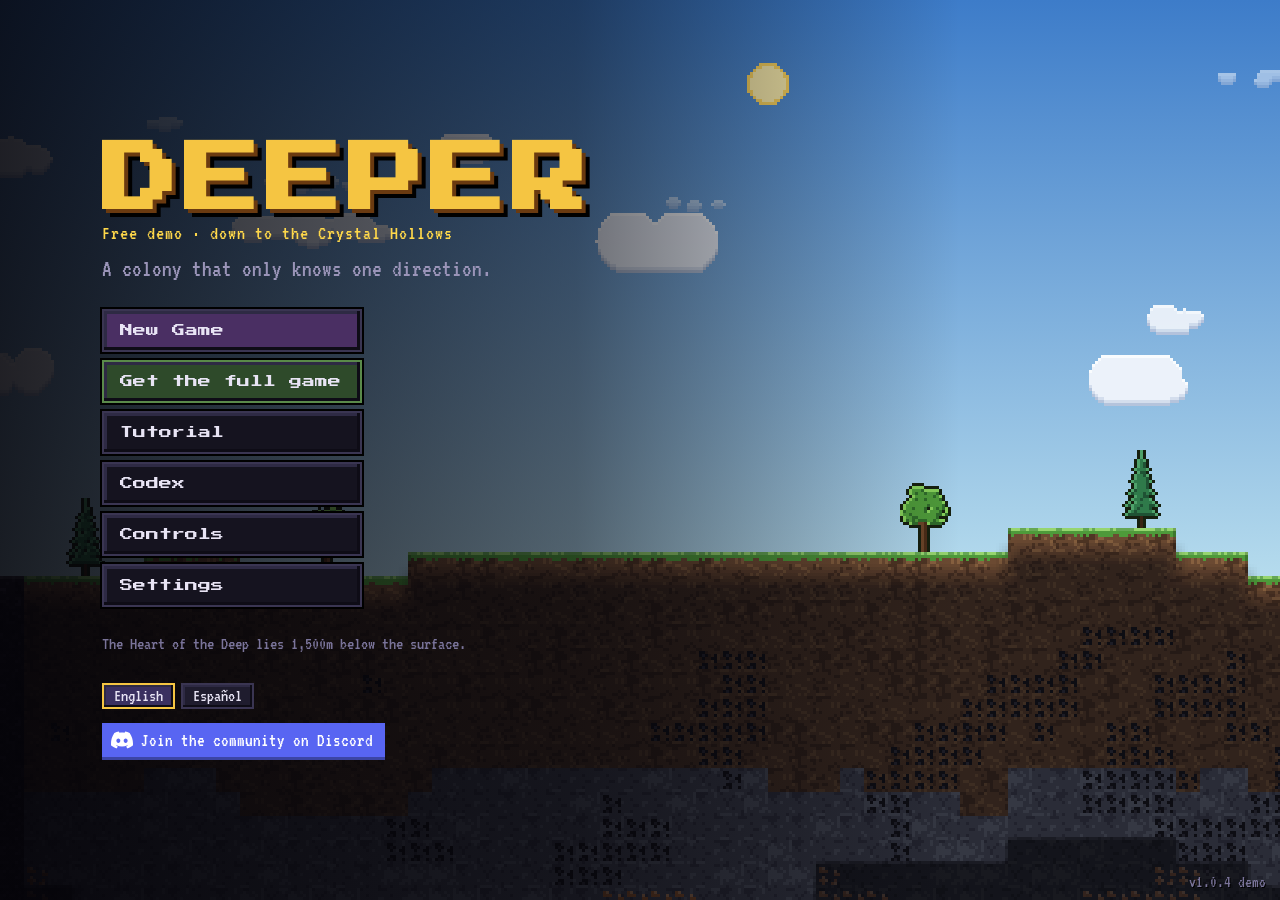
==== commit 5d8c3b0f: "Launch: the demo points at the itch.io store instead of saying "coming soon" The full game is on sal" ====
--- a/index.html
+++ b/index.html
@@ -4,11 +4,11 @@
     <meta charset="UTF-8" />
     <meta name="viewport" content="width=device-width, initial-scale=1.0, maximum-scale=1.0, user-scalable=no, viewport-fit=cover" />
     <title>Deeper</title>
-    <script type="module" crossorigin>var e=Object.defineProperty,t=(e,t,n)=>()=>{if(n)throw n[0];try{return e&&(t=e(e=0)),t}catch(e){throw n=[e],e}},n=(t,n)=>{let r={};for(var i in t)e(r,i,{get:t[i],enumerable:!0});return n||e(r,Symbol.toStringTag,{value:`Module`}),r};(function(){let e=document.createElement(`link`).relList;if(e&&e.supports&&e.supports(`modulepreload`))return;for(let e of document.querySelectorAll(`link[rel="modulepreload"]`))n(e);new MutationObserver(e=>{for(let t of e)if(t.type===`childList`)for(let e of t.addedNodes)e.tagName===`LINK`&&e.rel===`modulepreload`&&n(e)}).observe(document,{childList:!0,subtree:!0});function t(e){let t={};return e.integrity&&(t.integrity=e.integrity),e.referrerPolicy&&(t.referrerPolicy=e.referrerPolicy),t.credentials=e.crossOrigin===`use-credentials`?`include`:e.crossOrigin===`anonymous`?`omit`:`same-origin`,t}function n(e){if(e.ep)return;e.ep=!0;let n=t(e);fetch(e.href,n)}})();var r={Stone:`Piedra`,Coal:`Carbón`,Iron:`Hierro`,Gold:`Oro`,Crystal:`Cristal`,Food:`Comida`,Easy:`Fácil`,"A calm descent. Good for learning the depths.":`Un descenso tranquilo. Ideal para aprender a moverte por las profundidades.`,"4 colonists, full storehouse":`4 colonos, almacén lleno`,"Weaker, rarer creatures":`Criaturas más débiles y escasas`,"Food from farms, mushrooms and chests":`Comida de huertos, setas y cofres`,"Sleepers are left alone":`Nadie ataca a los que duermen`,Normal:`Normal`,"The intended challenge. The dark bites back.":`El reto tal y como se diseñó. La oscuridad muerde.`,"3 colonists, modest supplies":`3 colonos, provisiones modestas`,"Food only from Mushroom Beds":`Comida solo de los huertos de setas`,"Colonists eat more":`Los colonos comen más`,"Creatures stalk sleepers: guard beds with turrets":`Las criaturas acechan a los que duermen: protege las camas con torretas`,Hard:`Difícil`,"Every unlit tunnel is a nest. Plan your light.":`Cada túnel a oscuras es un nido. Planifica la luz.`,"3 colonists, scarce supplies":`3 colonos, provisiones escasas`,"Tougher, more frequent creatures":`Criaturas más duras y frecuentes`,"Colonists eat much more":`Los colonos comen mucho más`,"Frequent attacks on sleepers":`Ataques frecuentes a los que duermen`,Surface:`Superficie`,"Where the colony lands.":`Donde llega la colonia.`,Topsoil:`Capa de tierra`,"Soft dirt. Quick to dig, gives nothing back.":`Tierra blanda. Se excava rápido, pero no da nada.`,"Stone Caverns":`Cavernas de piedra`,"Coal and iron. Old mine shafts run through the rock.":`Carbón y hierro. Viejos pozos mineros atraviesan la roca.`,"Fungal Depths":`Profundidades fúngicas`,"Huge glowing caves of giant mushrooms. Their caps are edible.":`Enormes cuevas luminosas llenas de setas gigantes. Sus sombreros son comestibles.`,Deepstone:`Piedra profunda`,"Dense rock and gold. Insect hives nest in the dark.":`Roca densa y oro. Las colmenas de insectos anidan en la oscuridad.`,"Crystal Hollows":`Cavernas de cristal`,"Geodes full of glowcrystal, watched by golems that ignore light.":`Geodas llenas de cristal luminoso, vigiladas por gólems a los que no les afecta la luz.`,"Sunken Ruins":`Ruinas sumergidas`,"Halls of a lost people. Cursed altars raise the dead.":`Salones de un pueblo perdido. Los altares malditos levantan a los muertos.`,"Magma Core":`Núcleo de magma`,"Lava and obsidian. Fire creatures are not afraid of light.":`Lava y obsidiana. Las criaturas de fuego no temen la luz.`,"The Abyss":`El Abismo`,"Void rock around the Heart of the Deep. Horrors dwell here.":`Roca del vacío alrededor del Corazón de las Profundidades. Aquí moran los horrores.`,Idle:`Sin tarea`,"a creature":`una criatura`,"Fighting!":`¡Luchando!`,"Fleeing!":`¡Huyendo!`,Sleeping:`Durmiendo`,Eating:`Comiendo`,"Digging {thing}":`Picando {thing}`,"Building {thing}":`Construyendo {thing}`,"Your colony has arrived. The only way is down.":`Tu colonia ha llegado. Solo se puede ir hacia abajo.`,"Unlit tunnels breed creatures. Carry light with you as you dig.":`En los túneles a oscuras nacen criaturas. Lleva luz contigo mientras excavas.`,"Welcome back. Your colony is where you left it.":`Hola de nuevo. Tu colonia está donde la dejaste.`,"Picks forged to level {n}.":`Picos forjados al nivel {n}.`,"They can break the Heart of the Deep itself.":`Pueden romper hasta el mismísimo Corazón de las Profundidades.`,"Your miners can now break {things}.":`Tus mineros ya pueden romper: {things}.`,"Lava destroyed a {thing} at {d}m!":`¡La lava ha destruido una construcción ({thing}) a {d} m!`,"Chest looted: {loot}.":`Cofre saqueado: {loot}.`,"An egg sac burst. One less source of drones.":`Ha reventado un saco de huevos. Un nido de zánganos menos.`,"The cursed altar crumbles. The dead rest easier.":`El altar maldito se desmorona. Los muertos descansan en paz.`,"Broke into a cavern at {d}m.":`Habéis abierto una caverna a {d} m.`,"Lava sealed under a stone wall.":`Lava sellada bajo un muro de piedra.`,"{name} starved to death at {d}m.":`{name} murió de hambre a {d} m.`,"{name} burned in lava at {d}m.":`{name} cayó en la lava a {d} m.`,"{name} was killed by {who} at {d}m.":`{name} murió a {d} m. Causa: {who}.`,"The Deep Dragon has fallen! The Heart of the Deep lies unguarded.":`¡El Dragón de las Profundidades ha caído! El Corazón de las Profundidades está desprotegido.`,"The Deep Dragon awakens! It must be slain before the Heart can be mined.":`¡El Dragón de las Profundidades despierta! Hay que acabar con él antes de poder picar el Corazón.`,"dragon fire":`fuego de dragón`,"Something is creeping up on {name} in their sleep! Stalkers ignore torches. Turrets beside beds stop them.":`¡Algo se acerca a {name} mientras duerme! Los acechadores no temen las antorchas. Las torretas junto a las camas los detienen.`,"Creatures are stalking {name} as they sleep.":`Hay criaturas acechando a {name} mientras duerme.`,"The Heart of the Deep has been claimed!":`¡El Corazón de las Profundidades es vuestro!`,"{name} saw your lights and joined the colony.":`{name} vio vuestras luces y se ha unido a la colonia.`,"Travelers passed by. Free beds would convince them to stay.":`Pasaron unos viajeros. Con camas libres se habrían quedado.`,"New depth record: {d}m.":`Nuevo récord de profundidad: {d} m.`,"Deeper creatures grow stronger, and some no longer fear light.":`Las criaturas son más fuertes cuanto más hondo, y algunas ya no temen la luz.`,"Discovered: {place} at {d}m!":`¡Descubierto: {place} a {d} m!`,"A {mob} crawled out of an unlit tunnel. Torches stop creatures from appearing nearby.":`Ha salido una criatura ({mob}) de un túnel a oscuras. Las antorchas impiden que aparezcan criaturas cerca.`,and:`y`,"Deepest descents: {list}":`Descensos más profundos: {list}`,"The Heart of the Deep lies 1,500m below the surface.":`El Corazón de las Profundidades está a 1500 m bajo la superficie.`,"Day {n}":`Día {n}`,"{n} colonists":`{n} colonos`,"Starting a new game replaces your saved colony.":`Empezar una partida nueva sustituye a tu colonia guardada.`,"Couldn't save: this browser's storage is full or turned off.":`No se pudo guardar: el almacenamiento del navegador está lleno o desactivado.`,Saved:`Guardado`,"You have a saved {old} colony at {d}m (day {day}). Start a new {new} colony and replace it?":`Tienes una colonia guardada en {old} a {d} m (día {day}). ¿Empezar una colonia nueva en {new} y sustituirla?`,"The saved colony is damaged and can't be loaded.":`La colonia guardada está dañada y no se puede cargar.`,"The saved colony is from an older version of the game and can't be loaded.":`La colonia guardada es de una versión anterior del juego y no se puede cargar.`,"Tutorial complete":`Tutorial completado`,"Step {n} of {total}":`Paso {n} de {total}`,On:`Sí`,Off:`No`,"The Deep Dragon guards the Heart. Slay it before you can mine it.":`El Dragón de las Profundidades protege el Corazón. Acaba con él antes de picarlo.`,"Your picks can't break {things} yet. Forge better ones.":`Tus picos aún no pueden romper: {things}. Forja otros mejores.`,"Not enough {res} for {thing}.":`Falta {res} para construir: {thing}.`,"End of the demo":`Fin de la demo`,"The Heart is yours":`El Corazón es tuyo`,"The dark took them":`La oscuridad se los llevó`,"Your colony broke through to the Heart of the Deep on <b>{diff}</b>.":`Tu colonia alcanzó el Corazón de las Profundidades en <b>{diff}</b>.`,"The last of your colonists has fallen, <b>{d}m</b> below the surface.":`Ha caído el último de tus colonos, a <b>{d} m</b> bajo la superficie.`,"Deepest point":`Punto más profundo`,"Time underground":`Tiempo bajo tierra`,Survivors:`Supervivientes`,"Colonists lost":`Colonos perdidos`,"Creatures slain":`Criaturas abatidas`,"Dungeons found":`Mazmorras encontradas`,"Chests looted":`Cofres saqueados`,Crawler:`Reptante`,"Skitters over walls and ceilings. The first thing to crawl out of an unlit tunnel.":`Corretea por paredes y techos. Es lo primero que sale de un túnel a oscuras.`,"Cave Bat":`Murciélago de caverna`,"Fast and fragile. Flies straight at whoever is nearest.":`Rápido y frágil. Vuela directo hacia quien tenga más cerca.`,"Lost Miner":`Minero perdido`,"What is left of the last colony. Walks and climbs ladders like your own miners.":`Lo que queda de la última colonia. Camina y sube escaleras como tus mineros.`,Sporeling:`Esporín`,"A mushroom that learned to walk. Travels in groups.":`Una seta que aprendió a andar. Va en grupo.`,Stalker:`Acechador`,"A larger, faster crawler of the deep rock.":`Un reptante más grande y rápido de la roca profunda.`,"Hive Drone":`Zángano de colmena`,"Hatches from hive egg sacs. Destroy the eggs to stop them.":`Nace de los sacos de huevos de las colmenas. Destruye los huevos para frenarlos.`,"Crystal Golem":`Gólem de cristal`,"Slow and enormous. Light does nothing to it. Use turrets or numbers.":`Lento y enorme. La luz no le hace nada. Usa torretas o superioridad numérica.`,Wraith:`Espectro`,"Drifts straight through solid rock. Burns badly in light.":`Atraviesa la roca maciza. La luz lo quema con fuerza.`,"Skeleton Knight":`Caballero esqueleto`,"Armored guardian raised by cursed altars. Only half afraid of light.":`Guardián con armadura alzado por los altares malditos. La luz solo lo asusta a medias.`,"Fire Imp":`Diablillo de fuego`,"Born in lava. Light means nothing to it.":`Nacido en la lava. La luz no significa nada para él.`,"Ember Crawler":`Reptante de ascuas`,"A crawler with a molten shell. Barely flinches at torches.":`Un reptante con caparazón fundido. Las antorchas apenas lo inmutan.`,"Deep Dragon":`Dragón de las Profundidades`,"Coils around the Heart of the Deep and must be slain before the Heart can be mined. Breathes fire from range and ignores light. Bring every colonist, turrets and your best picks.":`Se enrosca alrededor del Corazón de las Profundidades y hay que acabar con él antes de poder picarlo. Escupe fuego a distancia y no le afecta la luz. Trae a todos tus colonos, torretas y tus mejores picos.`,"Abyssal Horror":`Horror abisal`,"Something that lives near the Heart. Many eyes, much patience.":`Algo que vive cerca del Corazón. Muchos ojos, mucha paciencia.`,"a {mob}":`{mob}`,"the Deep Dragon":`el Dragón de las Profundidades`,"Crawls on walls":`Trepa por las paredes`,Flies:`Vuela`,"Walks, climbs ladders":`Camina y sube escaleras`,"Passes through rock":`Atraviesa la roca`,"Ignores light":`Inmune a la luz`,"Resists light":`Resiste la luz`,"Burns fast in light":`La luz lo quema rápido`,"Very tough":`Muy resistente`,"Very fast":`Muy rápido`,"Found in almost every layer of rock.":`Está en casi todas las capas de roca.`,"The basic building material: ladders, walls, beds, mushroom beds and turrets. Dirt gives nothing.":`El material de construcción básico: escaleras, muros, camas, huertos de setas y torretas. La tierra no da nada.`,"Dark seams in the upper caverns.":`Vetas oscuras en las cavernas superiores.`,"Burns in torches and feeds Mushroom Beds. Light burns most creatures and keeps new ones from appearing.":`Arde en las antorchas y alimenta los huertos de setas. La luz quema a la mayoría de las criaturas e impide que aparezcan otras.`,"Orange ore, common from the caverns down to the deepstone.":`Mena naranja, común desde las cavernas hasta la piedra profunda.`,"Used for turrets, crystal lamps and most pickaxe upgrades.":`Se usa en torretas, lámparas de cristal y en la mayoría de las mejoras de pico.`,"Glittering veins deep underground, and inside old chests.":`Filones brillantes en lo más hondo, y dentro de cofres antiguos.`,"Forges the stronger pickaxes you need to keep digging deeper.":`Sirve para forjar los picos más fuertes que necesitas para seguir bajando.`,"Glowing clusters in the deep, thickest in the Crystal Hollows.":`Racimos luminosos en las profundidades, sobre todo en las Cavernas de cristal.`,"Powers crystal lamps and turrets, and forges the finest pickaxes.":`Alimenta las lámparas de cristal y las torretas, y forja los mejores picos.`,"Grown in Mushroom Beds that you build.":`Se cultiva en los huertos de setas que construyes.`,"Colonists eat as they work and starve without it. On Easy, giant mushroom caps and chests also give food.":`Los colonos comen mientras trabajan y sin ella mueren de hambre. En Fácil, los sombreros de setas gigantes y los cofres también dan comida.`,"Pickaxe upgrades":`Mejoras de pico`,"Eaten by colonists":`Alimento de los colonos`,"guarded by {mobs}":`guardianes: {mobs}`,"Best depth: {d}m":`Mejor profundidad: {d} m`,"Not played yet":`Aún sin jugar`,Air:`Aire`,Dirt:`Tierra`,Grass:`Hierba`,"Myceliated Stone":`Piedra micelada`,"Geode Rock":`Roca de geoda`,"Ancient Stone":`Piedra antigua`,"Carved Block":`Bloque tallado`,"Magma Rock":`Roca de magma`,Obsidian:`Obsidiana`,"Void Rock":`Roca del vacío`,Bedrock:`Roca madre`,"Hive Wall":`Pared de colmena`,"Coal Seam":`Veta de carbón`,"Iron Ore":`Mena de hierro`,"Gold Vein":`Filón de oro`,Glowcrystal:`Cristal luminoso`,"Giant Mushroom Cap":`Sombrero de seta gigante`,Lava:`Lava`,"Heart of the Deep":`Corazón de las Profundidades`,"Guarded by the Deep Dragon. Slay it before you can mine the Heart.":`Lo protege el Dragón de las Profundidades. Acaba con él antes de picar el Corazón.`,"Old Chest":`Cofre antiguo`,"Mark it with the pickaxe to loot it.":`Márcalo con el pico para saquearlo.`,"Hive Egg Sac":`Saco de huevos`,"Keeps hatching drones until destroyed.":`Sigue sacando zánganos hasta que lo destruyas.`,"Cursed Altar":`Altar maldito`,"Raises the dead until destroyed.":`Levanta a los muertos hasta que lo destruyas.`,"Mine Support":`Puntal de mina`,"Mushroom Stem":`Tallo de seta`,Bones:`Huesos`,"Stone Wall":`Muro de piedra`,"Solid block. Seal off caves, bridge gaps, or build it right on top of lava to plug a leak.":`Bloque macizo. Sella cuevas, cubre huecos o constrúyelo encima de la lava para tapar una fuga.`,Ladder:`Escalera`,"Lets colonists climb up and down.":`Permite a los colonos subir y bajar.`,Torch:`Antorcha`,"Light burns most creatures within about 4 tiles and stops new ones appearing within about 6.":`Su luz quema a la mayoría de las criaturas a unas 4 casillas e impide que aparezcan otras a unas 6.`,Bed:`Cama`,"Faster rest. Free beds attract newcomers.":`Descanso más rápido. Las camas libres atraen a recién llegados.`,"Mushroom Bed":`Huerto de setas`,"Grows food. Yields more the deeper it is.":`Produce comida. Rinde más cuanto más hondo está.`,"Crystal Lamp":`Lámpara de cristal`,"A torch that never needs coal and shines much further: creatures burn within about 6 tiles (torch: 4) and none appear within about 10 (torch: 6).":`Una antorcha que nunca necesita carbón y alumbra mucho más lejos: quema criaturas a unas 6 casillas (antorcha: 4) y no aparece ninguna a unas 10 (antorcha: 6).`,"Bolt Turret":`Torreta de rayos`,"Shoots creatures in range, even ones that ignore light or stalk sleepers. Place one beside your beds. Hits harder with better picks.":`Dispara a las criaturas a su alcance, incluso a las que no temen la luz o acechan a los que duermen. Pon una junto a tus camas. Pega más fuerte con mejores picos.`,"{label} built: {n} / {need}":`{label}: {n} de {need}`,"{q} waiting for a colonist":`{q} a la espera de un colono`,"A crawler came out of the dark!":`¡Ha salido un reptante de la oscuridad!`,"Welcome, Overseer":`Te damos la bienvenida`,"This is your colony. Colonists act on their own; you give orders. Move the view with <b>WASD</b>, the <b>arrow keys</b>, the <b>mouse wheel</b> or by <b>right-dragging</b>.":`Esta es tu colonia. Los colonos actúan por su cuenta; tú das las órdenes. Mueve la vista con <b>WASD</b>, las <b>flechas</b>, la <b>rueda del ratón</b> o <b>arrastrando con el botón derecho</b>.`,"Dig a shaft":`Excava un pozo`,"Select the <b>Pickaxe (1)</b> and <b>drag straight down</b> from the ground next to your colonists, about 8 tiles. Yellow brackets mark tiles to dig.":`Elige el <b>Pico (1)</b> y <b>arrastra en línea recta hacia abajo</b> desde el suelo junto a tus colonos, unas 8 casillas. Los corchetes amarillos marcan lo que hay que excavar.`,"Watch them work":`Míralos trabajar`,"Your colonists walk over and start digging. Each tile they break reveals what lies beyond. Wait until someone reaches <b>21m</b>. Use the <b>2x / 4x</b> buttons to speed time up.":`Tus colonos se acercan y empiezan a excavar. Cada casilla que rompen descubre lo que hay detrás. Espera a que alguien llegue a <b>21 m</b>. Usa los botones <b>2x / 4x</b> para acelerar el tiempo.`,"A way back up":`Un camino de vuelta`,"Anyone who drops into a hole can't climb out. Select the <b>Ladder (2)</b> and <b>drag along the shaft</b> to order at least 5 rungs, then wait for your colonists to build them.":`Quien cae a un agujero no puede salir. Elige la <b>Escalera (2)</b> y <b>arrastra a lo largo del pozo</b> para encargar al menos 5 peldaños; luego espera a que tus colonos los construyan.`,Ladders:`Escaleras`,"Light the dark":`Ilumina la oscuridad`,'Creatures appear in <b>unlit</b> places underground. With the <b>Torch (4)</b> selected, those places glow <b style="color:#ff6a7a">red</b>. Place a torch inside the shaft and wait for a colonist to put it up.':`Bajo tierra, las criaturas aparecen en los lugares <b>sin luz</b>. Con la <b>Antorcha (4)</b> elegida, esos lugares brillan en <b style="color:#ff6a7a">rojo</b>. Pon una antorcha dentro del pozo y espera a que un colono la coloque.`,Torches:`Antorchas`,"Colonists eat as they work. Build a <b>Mushroom Bed (6)</b> on solid ground. It grows food on its own, and grows more the deeper it is. On <b>Normal</b> and <b>Hard</b>, farms are your <b>only</b> food. A colonist will come and build it.":`Los colonos comen mientras trabajan. Construye un <b>Huerto de setas (6)</b> sobre suelo firme. Produce comida por sí solo, y más cuanto más hondo está. En <b>Normal</b> y <b>Difícil</b>, los huertos son tu <b>única</b> fuente de comida. Un colono vendrá a construirlo.`,"Mushroom Beds":`Huertos de setas`,Rest:`Descanso`,"Tired colonists slow down. Build a <b>Bed (5)</b> on solid ground. Free beds also attract new colonists over time. Wait for it to be built.":`Los colonos cansados trabajan más despacio. Construye una <b>Cama (5)</b> sobre suelo firme. Con el tiempo, las camas libres también atraen a nuevos colonos. Espera a que esté construida.`,Beds:`Camas`,"Something stirs":`Algo se mueve`,"A creature has crawled out of the darkness. Colonists fight back on their own, and light burns most creatures. Defeat it.":`Una criatura ha salido de la oscuridad. Los colonos se defienden por su cuenta, y la luz quema a la mayoría de las criaturas. Derrótala.`,"Guard the beds":`Protege las camas`,"On <b>Normal</b> and <b>Hard</b>, creatures stalk colonists while they sleep, and torches won't scare these stalkers off. A <b>Bolt Turret (8)</b> shoots anything in range, even creatures that ignore light. Build one next to your bed, on the floor or a wall. Here is some iron and glowcrystal.":`En <b>Normal</b> y <b>Difícil</b>, las criaturas acechan a los colonos mientras duermen, y las antorchas no ahuyentan a estos acechadores. Una <b>Torreta de rayos (8)</b> dispara a todo lo que tenga a su alcance, incluso a las criaturas que no temen la luz. Construye una junto a la cama, en el suelo o en una pared. Aquí tienes algo de hierro y cristal luminoso.`,Turrets:`Torretas`,"Night watch":`Guardia nocturna`,"A stalker is creeping toward the camp. Watch your turret deal with it. Turrets hit harder as you forge better picks, and they are your best weapon against creatures that ignore light, like golems and fire imps.":`Un acechador se acerca sigilosamente al campamento. Mira cómo se encarga tu torreta. Las torretas pegan más fuerte a medida que forjas mejores picos, y son tu mejor arma contra las criaturas que no temen la luz, como los gólems y los diablillos de fuego.`,"A stalker is creeping toward the camp!":`¡Un acechador se acerca al campamento!`,"Go deeper":`Más hondo`,"That's the basics. Mine <b>iron</b> (orange ore) and forge better picks with the button in the toolbar to break harder rock. Loot <b>chests</b> in dungeons, and dig all the way down to the <b>Heart of the Deep</b>, 1,500m below.":`Eso es lo básico. Extrae <b>hierro</b> (la mena naranja) y forja mejores picos con el botón de la barra de herramientas para romper roca más dura. Saquea los <b>cofres</b> de las mazmorras y excava hasta llegar al <b>Corazón de las Profundidades</b>, 1500 m más abajo.`,"Free demo · down to the Crystal Hollows":`Demo gratuita · hasta las Cavernas de cristal`,"Something below heard you.":`Algo ahí abajo te ha oído.`,"{d}m down, the Heart of the Deep waits.":`A {d} m de profundidad, el Corazón de las Profundidades espera.`,"Click or press any key to skip":`Haz clic o pulsa una tecla para saltar`,"Your colony reached the Crystal Hollows, <b>{d}m</b> down. The full game keeps going through sunken ruins, a molten core and the Abyss, all the way to the Heart of the Deep and the dragon that guards it.":`Tu colonia llegó a las Cavernas de cristal, a <b>{d} m</b> de profundidad. El juego completo sigue por ruinas sumergidas, un núcleo de magma y el Abismo, hasta el Corazón de las Profundidades y el dragón que lo protege.`,"Your colony is saved: buy the full game on this computer and carry on right where you stopped.":`Tu colonia está guardada: compra el juego completo en este ordenador y sigue justo donde lo dejaste.`,"Full game · coming soon":`Juego completo · próximamente`,"Your colony is saved: when the full game comes out, it carries on right where you stopped on this computer.":`Tu colonia está guardada: cuando salga el juego completo, seguirá justo donde lo dejaste en este ordenador.`,"Your demo colony is saved. When the full game comes out, it picks it up where you stopped.":`Tu colonia de la demo está guardada. Cuando salga el juego completo, la retomará donde la dejaste.`,"Your demo colony is saved. The full game on this computer picks it up where you stopped.":`Tu colonia de la demo está guardada. El juego completo en este ordenador la retoma donde la dejaste.`,"Your demo colony reached the Crystal Hollows. The rest of the descent is in the full game.":`Tu colonia de la demo llegó a las Cavernas de cristal. El resto del descenso está en el juego completo.`,"{biome}, from {d}m. {desc}":`{biome}, desde {d} m. {desc}`,"<b>Move</b><br>Drag with one finger to look around. You can always move with two fingers and pinch to zoom.":`<b>Mover</b><br>Arrastra con un dedo para mirar alrededor. Siempre puedes moverte con dos dedos y pellizcar para hacer zoom.`,"<b>Pickaxe</b><br>Drag to mark tiles for digging, even hidden ones. Mark chests to loot them, and egg sacs or altars to destroy them.<br><i>Click a single building to take it down.</i>":`<b>Pico</b><br>Arrastra para marcar casillas que excavar, incluso las ocultas. Marca cofres para saquearlos, y sacos de huevos o altares para destruirlos.<br><i>Haz clic en una sola construcción para desmontarla.</i>`,"<b>Cancel</b><br>Drag to remove dig and build orders.":`<b>Cancelar</b><br>Arrastra para quitar órdenes de excavación y construcción.`,"Cost: {cost}":`Coste: {cost}`,"Needs solid ground below.":`Necesita suelo firme debajo.`,"Mounts on floors, walls or ceilings.":`Se monta en suelos, paredes o techos.`,Tutorial:`Tutorial`,"Picks Lv{a} → {b}: {cost}":`Picos Nv{a} → {b}: {cost}`,"Forge level {n} picks to break {things}. Better picks also dig faster and hit harder.":`Forja picos de nivel {n} para romper: {things}. Los mejores picos también excavan más rápido y pegan más fuerte.`,"the Heart of the Deep":`el Corazón de las Profundidades`,"Picks Lv{a} (max)":`Picos Nv{a} (máx.)`,"Abandoned Mine":`Mina abandonada`,"Timbered tunnels with ladders still in place. The miners never left.":`Túneles apuntalados con las escaleras aún en su sitio. Los mineros nunca se fueron.`,"Fungal Grotto":`Gruta fúngica`,"A glowing chamber of giant mushrooms, full of food and sporelings.":`Una cámara luminosa de setas gigantes, llena de comida y esporines.`,"Bug Hive":`Colmena de insectos`,"Soft waxy walls around egg sacs. Destroy the eggs or the drones never stop.":`Paredes blandas de cera alrededor de sacos de huevos. Destruye los huevos o los zánganos no pararán nunca.`,"Great Geode":`Gran geoda`,"A hollow stone egg lined with glowcrystal, guarded by a golem.":`Un huevo de piedra hueco forrado de cristal luminoso, custodiado por un gólem.`,"Ancient Hall":`Salón antiguo`,"Carved halls with treasure and a cursed altar that raises the dead.":`Salones tallados con tesoros y un altar maldito que levanta a los muertos.`,"Obsidian Forge":`Forja de obsidiana`,"A furnace-temple of the deep. Fire imps tend it.":`Un templo-horno de las profundidades. Lo atienden diablillos de fuego.`,Pop:`Pob.`,Depth:`Prof.`,Colony:`Colonia`,"Leave tutorial":`Salir del tutorial`,"Continue ▶":`Continuar ▶`,"Keep playing":`Seguir jugando`,"Main menu":`Menú principal`,PAUSED:`PAUSA`,"A colony that only knows one direction.":`Una colonia que solo conoce una dirección.`,Continue:`Continuar`,"New Game":`Nueva partida`,"Get the full game":`Consigue el juego completo`,Codex:`Códice`,Controls:`Controles`,Settings:`Ajustes`,"Choose your descent":`Elige tu descenso`,"Start new colony":`Empezar colonia nueva`,"Keep my save":`Conservar mi partida`,Back:`Volver`,Biomes:`Biomas`,Creatures:`Criaturas`,Dungeons:`Mazmorras`,Resources:`Recursos`,"Left-drag":`Arrastrar con el botón izquierdo`,"Use the selected tool on an area":`Usar la herramienta elegida en una zona`,"Right-drag · WASD · Arrows · Wheel":`Arrastrar con el botón derecho · WASD · Flechas · Rueda`,"Move the view":`Mover la vista`,"Pickaxe, Ladder, Wall, Torch, Bed, Mushroom Bed, Lamp, Turret":`Pico, Escalera, Muro, Antorcha, Cama, Huerto de setas, Lámpara, Torreta`,"Cancel orders":`Cancelar órdenes`,Space:`Espacio`,Pause:`Pausa`,"Game speed":`Velocidad de juego`,"Jump to a colonist":`Ir a un colono`,"Mute all sound":`Silenciar todo el sonido`,"Music on/off":`Activar/desactivar la música`,Esc:`Esc`,"Menu (the game keeps running)":`Menú (la partida sigue en marcha)`,"Click the minimap, a biome name or a colonist card to jump there.":`Haz clic en el minimapa, en el nombre de un bioma o en la ficha de un colono para ir allí.`,Music:`Música`,"Sound effects":`Efectos de sonido`,"Sounds from colonists far from the camera are quieter and come from their side. M mutes everything, N toggles music.":`Los sonidos de los colonos lejos de la cámara suenan más bajos y desde su lado. M silencia todo y N activa o desactiva la música.`,Fullscreen:`Pantalla completa`,"F11 also switches fullscreen.":`F11 también activa la pantalla completa.`,Language:`Idioma`,"Join the community on Discord":`Únete a la comunidad en Discord`,"Changing the language saves your colony and returns to the main menu.":`Al cambiar el idioma se guarda tu colonia y vuelves al menú principal.`,Menu:`Menú`,"Back to game":`Volver a la partida`,Restart:`Reiniciar`,"Save & exit to menu":`Guardar y salir al menú`,"Play again":`Jugar de nuevo`,Colonists:`Colonos`,"Beds built":`Camas construidas`,"Deepest point reached":`Punto más profundo alcanzado`,"Pause (Space)":`Pausa (Espacio)`,"Normal speed":`Velocidad normal`,Fast:`Rápido`,Fastest:`Muy rápido`,"Mute all sound (M)":`Silenciar todo el sonido (M)`,"Music on/off (N)":`Activar/desactivar la música (N)`,"Show the map and colonists":`Mostrar el mapa y los colonos`,"Menu (Esc). The game keeps running; Space pauses.":`Menú (Esc). La partida sigue en marcha; Espacio la pausa.`,"Minimise the map":`Minimizar el mapa`,"Show the map":`Mostrar el mapa`,"Minimise the colonist list":`Minimizar la lista de colonos`,"Show the colonists":`Mostrar los colonos`},i=[{id:`en`,name:`English`},{id:`es`,name:`Español`}],a={es:r},o=`deeper.lang`;function s(){try{let e=localStorage.getItem(o);if(i.some(t=>t.id===e))return e}catch{}let e=(navigator.language||``).toLowerCase().slice(0,2);return i.some(t=>t.id===e)?e:`en`}var c=s();function l(e){try{localStorage.setItem(o,e)}catch{}}function u(e,t){let n=e,r=a[c];if(r){let t=r[e];t!==void 0&&(n=t)}return t?n.replace(/\{(\w+)\}/g,(e,n)=>n in t?String(t[n]):e):n}function d(e){return e.length<2?e[0]??``:`${e.slice(0,-1).join(`, `)} ${u(`and`)} ${e[e.length-1]}`}function f(){document.documentElement.lang=c,c!==`en`&&(document.querySelectorAll(`[data-i18n]`).forEach(e=>{e.textContent=u(e.textContent.trim())}),document.querySelectorAll(`[data-i18n-html]`).forEach(e=>{e.innerHTML=u(e.innerHTML.trim())}),document.querySelectorAll(`[title]`).forEach(e=>{e.title=u(e.title)}),document.querySelectorAll(`[aria-label]`).forEach(e=>{e.setAttribute(`aria-label`,u(e.getAttribute(`aria-label`)))}))}var p=.21,m=`v1.0.3 demo`,h=`https://discord.gg/KxAegyQ5vJ`,g=`https://steriumai.dev/`,_=[`stone`,`coal`,`iron`,`gold`,`crystal`,`food`],v={stone:u(`Stone`),coal:u(`Coal`),iron:u(`Iron`),gold:u(`Gold`),crystal:u(`Crystal`),food:u(`Food`)},y={stone:`#c8ccd8`,coal:`#9a9aaa`,iron:`#f0b27a`,gold:`#ffd84a`,crystal:`#8ff8ff`,food:`#ff9a8a`},b={easy:{name:u(`Easy`),blurb:u(`A calm descent. Good for learning the depths.`),points:[u(`4 colonists, full storehouse`),u(`Weaker, rarer creatures`),u(`Food from farms, mushrooms and chests`),u(`Sleepers are left alone`)],mobHp:.7,mobDmg:.77,spawnRate:.6,cap:.6,hunger:.75,grace:180,mineFood:!0,raid:0,immigrate:35,colonists:4,start:{stone:25,coal:8,iron:4,gold:0,crystal:0,food:30}},normal:{name:u(`Normal`),blurb:u(`The intended challenge. The dark bites back.`),points:[u(`3 colonists, modest supplies`),u(`Food only from Mushroom Beds`),u(`Colonists eat more`),u(`Creatures stalk sleepers: guard beds with turrets`)],mobHp:1,mobDmg:1.4,spawnRate:1,cap:1,hunger:1.3,grace:100,mineFood:!1,raid:.35,immigrate:45,colonists:3,start:{stone:14,coal:4,iron:0,gold:0,crystal:0,food:20}},hard:{name:u(`Hard`),blurb:u(`Every unlit tunnel is a nest. Plan your light.`),points:[u(`3 colonists, scarce supplies`),u(`Tougher, more frequent creatures`),u(`Food only from Mushroom Beds`),u(`Colonists eat much more`),u(`Frequent attacks on sleepers`)],mobHp:1.4,mobDmg:2.1,spawnRate:1.5,cap:1.5,hunger:1.6,grace:45,mineFood:!1,raid:.6,immigrate:60,colonists:3,start:{stone:8,coal:2,iron:0,gold:0,crystal:0,food:12}}},x=function(e){return e[e.SURFACE=0]=`SURFACE`,e[e.SOIL=1]=`SOIL`,e[e.CAVERN=2]=`CAVERN`,e[e.FUNGAL=3]=`FUNGAL`,e[e.DEEP=4]=`DEEP`,e[e.CRYSTAL=5]=`CRYSTAL`,e[e.RUINS=6]=`RUINS`,e[e.MAGMA=7]=`MAGMA`,e[e.ABYSS=8]=`ABYSS`,e}({}),S={0:{name:u(`Surface`),top:0,color:`#6fb0e0`,desc:u(`Where the colony lands.`)},1:{name:u(`Topsoil`),top:18,color:`#86603f`,desc:u(`Soft dirt. Quick to dig, gives nothing back.`)},2:{name:u(`Stone Caverns`),top:30,color:`#737a8a`,desc:u(`Coal and iron. Old mine shafts run through the rock.`)},3:{name:u(`Fungal Depths`),top:115,color:`#8a5cc0`,desc:u(`Huge glowing caves of giant mushrooms. Their caps are edible.`)},4:{name:u(`Deepstone`),top:195,color:`#555069`,desc:u(`Dense rock and gold. Insect hives nest in the dark.`)},5:{name:u(`Crystal Hollows`),top:275,color:`#6fd8e8`,desc:u(`Geodes full of glowcrystal, watched by golems that ignore light.`)},6:{name:u(`Sunken Ruins`),top:345,color:`#7a8aa8`,desc:u(`Halls of a lost people. Cursed altars raise the dead.`)},7:{name:u(`Magma Core`),top:415,color:`#e0521c`,desc:u(`Lava and obsidian. Fire creatures are not afraid of light.`)},8:{name:u(`The Abyss`),top:478,color:`#9a6ad0`,desc:u(`Void rock around the Heart of the Deep. Horrors dwell here.`)}},C=[1,2,3,4,5,6,7,8],ee=[`Ada`,`Bram`,`Cora`,`Dov`,`Esk`,`Fenn`,`Gilda`,`Hob`,`Ivo`,`Juna`,`Kest`,`Lark`,`Mira`,`Nils`,`Odo`,`Pim`,`Quill`,`Rook`,`Sela`,`Tamsin`,`Ulla`,`Vesk`,`Wren`,`Yara`,`Zed`],te=[`#3f7fbf`,`#bf4f3f`,`#4f9f4f`,`#9f6fbf`,`#c9913a`,`#3fa7a0`,`#b04f86`,`#7a7f3a`];function w(e){return function(){e|=0,e=e+1831565813|0;let t=Math.imul(e^e>>>15,1|e);return t=t+Math.imul(t^t>>>7,61|t)^t,((t^t>>>14)>>>0)/4294967296}}function T(e,t,n=0){let r=e*374761393+t*668265263+n*982451653|0;return r=Math.imul(r^r>>>13,1274126177),r^=r>>>16,(r>>>0)/4294967296}function E(e,t,n){let r=Math.floor(e),i=Math.floor(t),a=e-r,o=t-i,s=a*a*(3-2*a),c=o*o*(3-2*o),l=T(r,i,n),u=T(r+1,i,n),d=T(r,i+1,n),f=T(r+1,i+1,n);return l+(u-l)*s+(d-l)*c+(l-u-d+f)*s*c}function ne(e,t,n,r=3){let i=0,a=1,o=1,s=0;for(let c=0;c<r;c++)i+=E(e*o,t*o,n+c*17)*a,s+=a,a*=.5,o*=2;return i/s}var D=function(e){return e[e.AIR=0]=`AIR`,e[e.DIRT=1]=`DIRT`,e[e.GRASS=2]=`GRASS`,e[e.STONE=3]=`STONE`,e[e.DEEP=4]=`DEEP`,e[e.MAGMA=5]=`MAGMA`,e[e.BEDROCK=6]=`BEDROCK`,e[e.COAL=7]=`COAL`,e[e.IRON=8]=`IRON`,e[e.CRYSTAL=9]=`CRYSTAL`,e[e.LAVA=10]=`LAVA`,e[e.HEART=11]=`HEART`,e[e.BRICK=12]=`BRICK`,e[e.LADDER=13]=`LADDER`,e[e.TORCH=14]=`TORCH`,e[e.BED=15]=`BED`,e[e.FARM=16]=`FARM`,e[e.LAMP=17]=`LAMP`,e[e.TURRET=18]=`TURRET`,e[e.MYCEL=19]=`MYCEL`,e[e.GEODE=20]=`GEODE`,e[e.ANCIENT=21]=`ANCIENT`,e[e.OBSIDIAN=22]=`OBSIDIAN`,e[e.VOID=23]=`VOID`,e[e.GOLD=24]=`GOLD`,e[e.HIVE=25]=`HIVE`,e[e.RUINBRICK=26]=`RUINBRICK`,e[e.CHEST=27]=`CHEST`,e[e.EGG=28]=`EGG`,e[e.ALTAR=29]=`ALTAR`,e[e.SUPPORT=30]=`SUPPORT`,e[e.MUSHSTEM=31]=`MUSHSTEM`,e[e.MUSHCAP=32]=`MUSHCAP`,e[e.BONES=33]=`BONES`,e}({}),O={0:{name:u(`Air`),solid:!1,hard:0,minPick:0},1:{name:u(`Dirt`),solid:!0,hard:.8,minPick:1},2:{name:u(`Grass`),solid:!0,hard:.8,minPick:1},3:{name:u(`Stone`),solid:!0,hard:1.8,minPick:1,drop:[`stone`,1]},19:{name:u(`Myceliated Stone`),solid:!0,hard:2.2,minPick:2,drop:[`stone`,1]},4:{name:u(`Deepstone`),solid:!0,hard:3,minPick:3,drop:[`stone`,1]},20:{name:u(`Geode Rock`),solid:!0,hard:3.5,minPick:5,drop:[`stone`,1]},21:{name:u(`Ancient Stone`),solid:!0,hard:4,minPick:6,drop:[`stone`,1]},26:{name:u(`Carved Block`),solid:!0,hard:4.5,minPick:7,drop:[`stone`,2]},5:{name:u(`Magma Rock`),solid:!0,hard:4.5,minPick:8,drop:[`stone`,1]},22:{name:u(`Obsidian`),solid:!0,hard:6,minPick:9,drop:[`stone`,1]},23:{name:u(`Void Rock`),solid:!0,hard:6.5,minPick:9,drop:[`stone`,1]},6:{name:u(`Bedrock`),solid:!0,hard:999,minPick:99},25:{name:u(`Hive Wall`),solid:!0,hard:1.2,minPick:1},7:{name:u(`Coal Seam`),solid:!0,hard:2,minPick:1,drop:[`coal`,2]},8:{name:u(`Iron Ore`),solid:!0,hard:3,minPick:1,drop:[`iron`,2]},24:{name:u(`Gold Vein`),solid:!0,hard:3.5,minPick:4,drop:[`gold`,2]},9:{name:u(`Glowcrystal`),solid:!0,hard:4,minPick:5,drop:[`crystal`,1],light:[2.5,.4]},32:{name:u(`Giant Mushroom Cap`),solid:!0,hard:1,minPick:1,drop:[`food`,2],light:[3,.35]},10:{name:u(`Lava`),solid:!1,hard:0,minPick:99,light:[4,.8]},11:{name:u(`Heart of the Deep`),solid:!0,hard:16,minPick:10,light:[9,1],desc:u(`Guarded by the Deep Dragon. Slay it before you can mine the Heart.`)},27:{name:u(`Old Chest`),solid:!1,hard:1,minPick:1,dig:!0,desc:u(`Mark it with the pickaxe to loot it.`)},28:{name:u(`Hive Egg Sac`),solid:!1,hard:1.5,minPick:1,dig:!0,light:[2,.3],desc:u(`Keeps hatching drones until destroyed.`)},29:{name:u(`Cursed Altar`),solid:!1,hard:5,minPick:6,dig:!0,light:[3,.45],desc:u(`Raises the dead until destroyed.`)},30:{name:u(`Mine Support`),solid:!1,hard:.6,minPick:1,dig:!0},31:{name:u(`Mushroom Stem`),solid:!1,hard:.6,minPick:1,dig:!0},33:{name:u(`Bones`),solid:!1,hard:.3,minPick:1,dig:!0},12:{name:u(`Stone Wall`),solid:!0,hard:1,minPick:1,drop:[`stone`,1],building:!0,desc:u(`Solid block. Seal off caves, bridge gaps, or build it right on top of lava to plug a leak.`)},13:{name:u(`Ladder`),solid:!1,hard:.5,minPick:1,climb:!0,building:!0,desc:u(`Lets colonists climb up and down.`)},14:{name:u(`Torch`),solid:!1,hard:.5,minPick:1,building:!0,light:[7,1],desc:u(`Light burns most creatures within about 4 tiles and stops new ones appearing within about 6.`)},15:{name:u(`Bed`),solid:!1,hard:.5,minPick:1,building:!0,floor:!0,desc:u(`Faster rest. Free beds attract newcomers.`)},16:{name:u(`Mushroom Bed`),solid:!1,hard:.5,minPick:1,building:!0,floor:!0,desc:u(`Grows food. Yields more the deeper it is.`)},17:{name:u(`Crystal Lamp`),solid:!1,hard:.5,minPick:1,building:!0,light:[11,1],desc:u(`A torch that never needs coal and shines much further: creatures burn within about 6 tiles (torch: 4) and none appear within about 10 (torch: 6).`)},18:{name:u(`Bolt Turret`),solid:!1,hard:.5,minPick:1,building:!0,mount:!0,light:[2,.5],desc:u(`Shoots creatures in range, even ones that ignore light or stalk sleepers. Place one beside your beds. Hits harder with better picks.`)}},re={13:{stone:1},12:{stone:2},14:{coal:1},15:{stone:5},16:{stone:6,coal:2},17:{crystal:2,iron:1},18:{iron:5,stone:4,crystal:2}},ie=[{},{iron:14,coal:4},{iron:24,coal:10},{iron:34,stone:40},{iron:30,gold:12},{gold:22,iron:26},{gold:28,crystal:12},{gold:32,crystal:22,iron:20},{gold:38,crystal:32,iron:36},{gold:50,crystal:45,iron:40}],ae=ie.length;function oe(e){return d(Object.keys(O).map(Number).filter(t=>O[t].minPick===e&&!O[t].building&&t!==0).map(e=>O[e].name.toLowerCase()))}var se=e=>O[e].solid||O[e].building===!0||O[e].dig===!0,k=function(e){return e[e.NONE=0]=`NONE`,e[e.DIRT=1]=`DIRT`,e[e.STONE=2]=`STONE`,e[e.FUNGAL=3]=`FUNGAL`,e[e.DEEP=4]=`DEEP`,e[e.GEODE=5]=`GEODE`,e[e.RUINS=6]=`RUINS`,e[e.MAGMA=7]=`MAGMA`,e[e.VOID=8]=`VOID`,e[e.PLANK=9]=`PLANK`,e[e.HIVE=10]=`HIVE`,e[e.BRICKWALL=11]=`BRICKWALL`,e[e.OBSIDIAN=12]=`OBSIDIAN`,e[e.COAL=13]=`COAL`,e[e.IRON=14]=`IRON`,e[e.GOLD=15]=`GOLD`,e[e.CRYSTAL=16]=`CRYSTAL`,e}({}),ce={[D.DIRT]:1,[D.GRASS]:1,[D.STONE]:2,[D.MYCEL]:3,[D.MUSHCAP]:3,[D.DEEP]:4,[D.GEODE]:5,[D.ANCIENT]:6,[D.RUINBRICK]:11,[D.MAGMA]:7,[D.OBSIDIAN]:12,[D.VOID]:8,[D.HIVE]:10,[D.COAL]:13,[D.IRON]:14,[D.GOLD]:15,[D.CRYSTAL]:16},le={mine:{name:u(`Abandoned Mine`),biome:x.CAVERN,desc:u(`Timbered tunnels with ladders still in place. The miners never left.`),mobs:[`miner`,`bat`],guards:[[`miner`,2]]},grotto:{name:u(`Fungal Grotto`),biome:x.FUNGAL,desc:u(`A glowing chamber of giant mushrooms, full of food and sporelings.`),mobs:[`sporeling`,`bat`],guards:[[`sporeling`,3]]},hive:{name:u(`Bug Hive`),biome:x.DEEP,desc:u(`Soft waxy walls around egg sacs. Destroy the eggs or the drones never stop.`),mobs:[`drone`,`stalker`],guards:[[`drone`,3]]},geode:{name:u(`Great Geode`),biome:x.CRYSTAL,desc:u(`A hollow stone egg lined with glowcrystal, guarded by a golem.`),mobs:[`golem`],guards:[[`golem`,1]]},ruins:{name:u(`Ancient Hall`),biome:x.RUINS,desc:u(`Carved halls with treasure and a cursed altar that raises the dead.`),mobs:[`skeleton`,`wraith`],guards:[[`skeleton`,2]]},forge:{name:u(`Obsidian Forge`),biome:x.MAGMA,desc:u(`A furnace-temple of the deep. Fire imps tend it.`),mobs:[`imp`,`ember`],guards:[[`imp`,2]]}},ue={[x.SURFACE]:D.AIR,[x.SOIL]:D.DIRT,[x.CAVERN]:D.STONE,[x.FUNGAL]:D.MYCEL,[x.DEEP]:D.DEEP,[x.CRYSTAL]:D.GEODE,[x.RUINS]:D.ANCIENT,[x.MAGMA]:D.MAGMA,[x.ABYSS]:D.VOID},de={[x.SURFACE]:0,[x.SOIL]:1,[x.CAVERN]:2,[x.FUNGAL]:3,[x.DEEP]:4,[x.CRYSTAL]:5,[x.RUINS]:6,[x.MAGMA]:7,[x.ABYSS]:8},fe={[x.SURFACE]:9,[x.SOIL]:9,[x.CAVERN]:.64,[x.FUNGAL]:.575,[x.DEEP]:.63,[x.CRYSTAL]:.615,[x.RUINS]:.645,[x.MAGMA]:.6,[x.ABYSS]:.57},pe=class{t=new Uint8Array(33280);rev=new Uint8Array(33280);bg=new Uint8Array(33280);biome=new Uint8Array(33280);surf=[];trees=[];dungeons=[];seed;rnd;constructor(e){this.seed=e,this.rnd=w(e),this.generate(),this.reveal(1,0);for(let e=0;e<64;e++)for(let t=0;t<=this.surf[e]+4;t++)this.rev[t*64+e]=1}inb(e,t){return e>=0&&t>=0&&e<64&&t<520}get(e,t){return this.inb(e,t)?this.t[t*64+e]:D.BEDROCK}set(e,t,n){this.inb(e,t)&&(this.t[t*64+e]=n)}solid(e,t){return O[this.get(e,t)].solid}passable(e,t){let n=this.get(e,t);return!O[n].solid&&n!==D.LAVA}isLadder(e,t){return this.get(e,t)===D.LADDER}standable(e,t){return this.passable(e,t)?this.solid(e,t+1)||this.isLadder(e,t)||this.isLadder(e,t+1):!1}fallTarget(e,t){let n=t;for(;!this.standable(e,n);){if(!this.passable(e,n+1))return-1;n++}return n}isRevealed(e,t){return this.inb(e,t)&&this.rev[t*64+e]===1}underground(e,t){return t>this.surf[Math.max(0,Math.min(63,e))]}biomeAt(e,t){return this.inb(e,t)?this.biome[t*64+e]:x.ABYSS}dungeonAt(e,t){for(let n of this.dungeons)if(e>=n.x0&&e<=n.x1&&t>=n.y0&&t<=n.y1)return n;return null}generate(){let e=this.seed;for(let t=0;t<64;t++){let n=18+Math.round((ne(t*.07,3.3,e)-.5)*10),r=Math.abs(t-32);r<7?n=18:r<11&&(n=Math.round(18+(n-18)*((r-7)/4))),this.surf[t]=n}let t=[x.CAVERN,x.FUNGAL,x.DEEP,x.CRYSTAL,x.RUINS,x.MAGMA,x.ABYSS],n=t.map(t=>Array.from({length:64},(n,r)=>S[t].top+Math.round((ne(r*.06,t*13.7,e+100)-.5)*14)));for(let r=0;r<520;r++)for(let i=0;i<64;i++){let a=r*64+i,o=this.surf[i],s=r<o?x.SURFACE:x.SOIL;if(r>=o){let a=r-o,c=o+7+Math.round(ne(i*.15,r*.02,e+3)*5);(r>=c||a>12)&&(s=x.CAVERN);for(let e=1;e<t.length;e++)r>=n[e][i]&&(s=t[e])}this.biome[a]=s,this.bg[a]=de[s];let c=r<o?D.AIR:r===o?D.GRASS:ue[s];if(r>o){let t=(t,n=.3)=>ne(i*n,r*n,e+t,2);(s===x.MAGMA||s===x.ABYSS)&&t(61,.12)>.68?c=D.OBSIDIAN:(s===x.CAVERN||s===x.FUNGAL||s===x.SOIL&&r>o+3)&&t(11)>.7?c=D.COAL:(s===x.CAVERN||s===x.FUNGAL||s===x.DEEP)&&r>30&&t(23,.28)>.705?c=D.IRON:(s===x.DEEP||s===x.CRYSTAL||s===x.RUINS)&&t(29,.3)>.73?c=D.GOLD:(s===x.CRYSTAL&&t(37,.32)>.68||(s===x.DEEP||s===x.MAGMA||s===x.ABYSS)&&t(37,.32)>.77)&&(c=D.CRYSTAL),this.bg[a]=ce[c]??de[s]}if(r>o+12){let t=ne(i*.085,r*.12,e+5,3),n=Math.abs(ne(i*.05,r*.05,e+77,2)-.5);(t>fe[s]||n<.017&&r>45)&&(c=D.AIR)}((i===0||i===63)&&r>=o||r>=518)&&(c=D.BEDROCK),this.t[a]=c}this.lavaBasins();for(let t=100;t<230;t++)for(let n=3;n<61;n++)if(this.biomeAt(n,t)===x.FUNGAL&&this.get(n,t)===D.AIR&&this.solid(n,t+1)&&!(T(n,t,e+5)>.22))for(let r=2+Math.floor(T(n,t,e+6)*5);r>=2&&!this.mushroom(n,t,r);r--);this.placeDungeons(),this.heartChamber(),this.settleLava();for(let t=2+Math.floor(T(0,1,e)*3);t<62;t+=3+Math.floor(T(t,2,e)*5))Math.abs(t-32)<6||T(t,1,e)<.7&&this.trees.push(t)}lavaBasins(){let e=this.seed,t=e=>e===x.MAGMA||e===x.ABYSS;for(let n=517;n>395;n--){let r=1;for(;r<63;){if(this.get(r,n)!==D.AIR||!this.solid(r-1,n)){r++;continue}let i=r,a=!0;for(;i<63&&this.get(i,n)===D.AIR;){let e=this.get(i,n+1);!O[e].solid&&e!==D.LAVA&&(a=!1),i++}let o=i-r,s=this.get(r,n+1)===D.LAVA;if(a&&this.solid(i,n)&&o<=18&&t(this.biomeAt(r,n))&&T(r,n,e+51)<(s?.55:.8))for(let e=r;e<i;e++)this.set(e,n,D.LAVA);r=i+1}}let n=w(e+99),r=e=>{let t=new Set(e.map(([e,t])=>t*64+e));for(let[n,r]of e)for(let e=-1;e<=1;e++)for(let i=-1;i<=1;i++){let a=n+i,o=r+e;if(t.has(o*64+a))continue;let s=this.get(a,o);if(!this.inb(a,o)||!O[s].solid||s===D.BEDROCK)return}for(let[t,n]of e)this.set(t,n,D.LAVA)},i=(e,t)=>{let i=1.5+n()*4,a=1+n()*2.2,o=3+i+n()*(58-2*i),s=e+n()*(t-e),c=Math.floor(n()*1e6),l=[];for(let e=Math.floor(s-a-2);e<=s+a+2;e++)for(let t=Math.floor(o-i-2);t<=o+i+2;t++)((t+.5-o)/i)**2+((e+.5-s)/a)**2<1+(T(t,e,c)-.5)*.9&&l.push([t,e]);l.length&&r(l)},a=(e,t)=>{let i=4+n()*56,a=e+n()*(t-e),o=(n()-.5)*1.2+(n()<.5?0:Math.PI),s=n()<.4,c=new Set,l=[];for(let e=0,t=10+Math.floor(n()*16);e<t;e++){i+=Math.cos(o),a+=Math.sin(o)*.7,o+=(n()-.5)*.9;for(let[e,t]of s?[[i,a],[i,a+1]]:[[i,a]]){let n=Math.round(e),r=Math.round(t),i=r*64+n;c.has(i)||(c.add(i),l.push([n,r]))}}r(l)},o=(e,t)=>{let i=3+Math.floor(n()*58),a=e+Math.floor(n()*(t-e));r(n()<.5?[[i,a]]:[[i,a],[i,a+1]])};for(let e=0;e<34;e++)i(400,506);for(let e=0;e<20;e++)a(400,506);for(let e=0;e<16;e++)o(400,506);for(let e=0;e<10;e++)i(235,395);for(let e=0;e<6;e++)a(235,395)}settleLava(){for(let e=0;e<40;e++){let e=!1;for(let t=0;t<520;t++)for(let n=0;n<64;n++){if(this.get(n,t)!==D.LAVA)continue;let r=e=>O[e].solid||e===D.LAVA;r(this.get(n,t+1))&&r(this.get(n-1,t))&&r(this.get(n+1,t))||(this.set(n,t,D.OBSIDIAN),e=!0)}if(!e)break}}mushroom(e,t,n){let r=n>=5?3:n>=4?2:1;for(let r=0;r<=n;r++)if(this.get(e,t-r)!==D.AIR)return!1;for(let i=-r;i<=r;i++)if(this.get(e+i,t-n)!==D.AIR||this.get(e+i,t-n-1)===D.MUSHCAP||this.get(e+i,t-n+1)===D.MUSHCAP)return!1;for(let r=0;r<n;r++)this.set(e,t-r,D.MUSHSTEM);for(let i=-r;i<=r;i++)this.set(e+i,t-n,D.MUSHCAP);return!0}placeDungeons(){for(let[e,t,n,r]of[[`mine`,45,100,2],[`grotto`,128,180,2],[`hive`,208,262,2],[`geode`,290,332,2],[`ruins`,358,400,2],[`forge`,428,466,2]])for(let i=0;i<r;i++){let a=(n-t)/r;for(let n=0;n<25;n++){let n=Math.floor(t+a*i+this.rnd()*a*.7);if(this.stamp(e,n))break}}}carve(e,t,n,r){e<=0||e>=63||t>=518||t<0||(this.t[t*64+e]=n,r!==void 0&&(this.bg[t*64+e]=r))}floorBelow(e,t,n){let r=t;for(;r<n&&!this.solid(e,r+1);)r++;return r}stamp(e,t){let n=this.rnd,[r,i]={mine:[22+Math.floor(n()*10),10],grotto:[22,13],hive:[20,13],geode:[17,13],ruins:[30,12],forge:[21,9]}[e],a=2+Math.floor(n()*(60-r)),o=t,s=a+r-1,c=o+i-1;for(let e of this.dungeons)if(!(s+3<e.x0||a-3>e.x1||c+3<e.y0||o-3>e.y1))return!1;let l=le[e],u=a+s>>1,d=o+c>>1,f=(e,t,n,r)=>((e-u)/n)**2+((t-d)/r)**2;switch(e){case`mine`:{let e=o+1,t=o+6,i=a+Math.floor(r*(.3+n()*.4));for(let n=a;n<=s;n++){for(let t=e;t<e+3;t++)this.carve(n,t,D.AIR,9);if(n>a+3&&n<s-1)for(let e=t;e<t+3;e++)this.carve(n,e,D.AIR,9)}for(let n=e;n<t+3;n++)this.carve(i,n,D.LADDER,9);for(let n=a+2;n<=s-1;n+=5)if(!(Math.abs(n-i)<2)){for(let t=e;t<e+3;t++)this.carve(n,t,D.SUPPORT);if(n>a+3&&n<s-1)for(let e=t;e<t+3;e++)this.carve(n,e,D.SUPPORT)}for(let r=a-1;r<=s+1;r++)for(let i of[e-1,e+3,t+3])this.solid(r,i)&&n()<.25&&this.carve(r,i,n()<.5?D.COAL:D.IRON);this.carve(s-2,t+2,D.CHEST),this.carve(a+1,e+2,D.CHEST);for(let t=0;t<3;t++){let t=a+1+Math.floor(n()*(r-2));this.get(t,e+2)===D.AIR&&this.carve(t,e+2,D.BONES)}break}case`grotto`:{for(let e=o;e<=c;e++)for(let t=a;t<=s;t++)f(t,e,r/2,i/2)<1&&this.carve(t,e,D.AIR,3);for(let e of[a+4,u-5,u+3,s-4]){let t=this.floorBelow(e,d,c+2);for(let r=4+Math.floor(n()*3);r>=2&&!this.mushroom(e,t,r);r--);}let e=u-2;this.carve(e,this.floorBelow(e,d,c+2),D.CHEST);break}case`hive`:{for(let e=o;e<=c;e++)for(let t=a;t<=s;t++){let n=f(t,e,r/2,i/2)+(T(t,e,this.seed+3)-.5)*.25;n<1&&this.carve(t,e,D.HIVE,10),n<.6&&this.carve(t,e,D.AIR)}for(let e of[u-5,u+5,u+1]){let t=this.floorBelow(e,d,c);this.get(e,t)===D.AIR&&this.carve(e,t,D.EGG)}let e=this.floorBelow(u-2,d,c);this.get(u-2,e)===D.AIR&&this.carve(u-2,e,D.CHEST);break}case`geode`:for(let e=o;e<=c;e++)for(let t=a;t<=s;t++){let n=f(t,e,r/2,i/2);n<1&&this.carve(t,e,D.GEODE,5),n<.78&&this.carve(t,e,D.CRYSTAL),n<.5&&this.carve(t,e,D.AIR)}this.carve(u,this.floorBelow(u,d,c),D.CHEST);break;case`ruins`:{for(let e=o;e<=c;e++)for(let t=a;t<=s;t++){let n=e<=o+1||e>=c-1||t===a||t===s;this.carve(t,e,n?D.RUINBRICK:D.AIR,11)}for(let e=a+9;e<s-4;e+=10)for(let t=o+2;t<=c-4;t++)this.carve(e,t,D.RUINBRICK);for(let e of[a,s])for(let t=c-3;t<=c-2;t++)this.carve(e,t,D.AIR);let e=c-2;this.carve(u,e,D.ALTAR),this.carve(a+3,e,D.CHEST),this.carve(s-3,e,D.CHEST);for(let t=0;t<4;t++){let t=a+2+Math.floor(n()*(r-4));this.get(t,e)===D.AIR&&this.carve(t,e,D.BONES)}for(let e=a+2;e<s-1;e+=3)this.get(e,o+2)===D.AIR&&n()<.5&&this.carve(e,o+2,D.TORCH);break}case`forge`:for(let e=o;e<=c;e++)for(let t=a;t<=s;t++){let n=e===o||e>=c-1||t===a||t===s;this.carve(t,e,n?D.OBSIDIAN:D.AIR,12)}for(let e of[a+2,a+3,s-3,s-2])this.carve(e,c-1,D.LAVA);for(let e=c-3;e<=c-2;e++)this.carve(a,e,D.AIR);this.carve(u,c-2,D.CHEST),this.carve(u+2,c-2,D.CHEST)}return this.dungeons.push({kind:e,name:l.name,x0:a,y0:o,x1:s,y1:c,found:!1,mobs:l.mobs,guards:l.guards}),!0}heartRoom={x0:0,y0:0,x1:0,y1:0};heartChamber(){let e=this.seed;for(let t=488;t<=513;t++)for(let n=11;n<=53;n++){let r=((n-32)/18)**2+((t-501)/10)**2;r<1?(this.set(n,t,t>510?D.OBSIDIAN:D.AIR),this.bg[t*64+n]=12):r<1.35&&T(n,t,e)<.35?this.set(n,t,D.CRYSTAL):r<1.55&&this.set(n,t,D.OBSIDIAN)}this.set(32,510,D.HEART),this.heartRoom={x0:15,y0:492,x1:49,y1:510}}reveal(e,t){let n=[],r=0,i=t*64+e;for(this.rev[i]||(this.rev[i]=1,O[this.t[i]].solid||r++),O[this.t[i]].solid||n.push(i);n.length;){let e=n.pop(),t=e%64,i=e/64|0;for(let e=-1;e<=1;e++)for(let a=-1;a<=1;a++){let o=t+a,s=i+e;if(!this.inb(o,s))continue;let c=s*64+o;this.rev[c]||(this.rev[c]=1,O[this.t[c]].solid||(r++,n.push(c)))}}return r}},me=new Int32Array(33280),he=12;function ge(e,t,n,r){for(let i=-1;i<=1;i+=2){let a=t+i;if(!(a<0||a>=64)){if(e.passable(a,n)){if(e.standable(a,n))r(a,n);else{let t=e.fallTarget(a,n);t>=0&&t-n<=he&&r(a,t)}}else n>0&&e.passable(t,n-1)&&e.passable(a,n-1)&&e.standable(a,n-1)?r(a,n-1):n>1&&e.passable(t,n-1)&&e.passable(t,n-2)&&e.solid(a,n-1)&&e.standable(a,n-2)&&r(a,n-2)}}if(n>0&&(e.isLadder(t,n)&&e.passable(t,n-1)||e.isLadder(t,n-1))&&r(t,n-1),n+1<520&&e.passable(t,n+1)){if(e.isLadder(t,n+1))r(t,n+1);else{let i=e.fallTarget(t,n+1);i>=0&&i-n<=he&&r(t,i)}}}function _e(e,t,n,r=300){let i=new Int32Array(33280).fill(-1),a=new Int32Array(33280).fill(-1),o=0,s=0,c=n*64+t;for(i[c]=0,me[s++]=c;o<s;){let t=me[o++],n=i[t];n>=r||ge(e,t%64,t/64|0,(e,r)=>{let o=r*64+e;i[o]<0&&(i[o]=n+1,a[o]=t,me[s++]=o)})}return{dist:i,prev:a}}function ve(e,t,n,r){let i=[],a=r;for(;a>=0&&a!==n*64+t;)i.push(a),a=e.prev[a];i.reverse();let o=[],s=t,c=n;for(let e of i){let t=e%64,n=e/64|0;if(t!==s&&n>c){o.push([t,c]);for(let e=c+1;e<=n;e++)o.push([t,e])}else if(t!==s&&n<c)o.push([s,n]),o.push([t,n]);else if(t===s&&n>c+1)for(let e=c+1;e<=n;e++)o.push([t,e]);else o.push([t,n]);s=t,c=n}return o}function ye(e,t,n,r,i,a,o=1200){let s=n*64+t,c=new Map;c.set(s,-1);let l=0,u=0;me[u++]=s;let d=-1,f=e=>Math.abs(e%64-r)<=+(a===`walk`)&&Math.abs((e/64|0)-i)<=+(a===`walk`);for(;l<u&&u<o;){let t=me[l++];if(t!==s&&f(t)){d=t;break}let n=t%64,r=t/64|0,i=(e,n)=>{let r=n*64+e;c.has(r)||(c.set(r,t),me[u++]=r)};if(a===`walk`)ge(e,n,r,i);else for(let[t,a]of[[n+1,r],[n-1,r],[n,r+1],[n,r-1]])e.inb(t,a)&&e.passable(t,a)&&i(t,a)}if(d<0)return null;let p=d;for(;c.get(p)!==s;)p=c.get(p);return[p%64,p/64|0]}var A={crawler:{name:u(`Crawler`),hp:16,dmg:6,speed:2.2,move:`crawl`,fear:1,atk:1,biomes:[x.SOIL,x.CAVERN,x.FUNGAL],weight:3,desc:u(`Skitters over walls and ceilings. The first thing to crawl out of an unlit tunnel.`)},bat:{name:u(`Cave Bat`),hp:9,dmg:4,speed:4.2,move:`fly`,fear:1.2,atk:.8,biomes:[x.CAVERN,x.FUNGAL,x.DEEP],weight:2,desc:u(`Fast and fragile. Flies straight at whoever is nearest.`)},miner:{name:u(`Lost Miner`),hp:28,dmg:9,speed:1.8,move:`walk`,fear:.5,atk:1.1,biomes:[x.CAVERN],weight:.6,desc:u(`What is left of the last colony. Walks and climbs ladders like your own miners.`)},sporeling:{name:u(`Sporeling`),hp:22,dmg:7,speed:2,move:`walk`,fear:1,atk:1,biomes:[x.FUNGAL],weight:3,desc:u(`A mushroom that learned to walk. Travels in groups.`)},stalker:{name:u(`Stalker`),hp:32,dmg:10,speed:2.8,move:`crawl`,fear:1,atk:1,biomes:[x.DEEP,x.CRYSTAL],weight:3,desc:u(`A larger, faster crawler of the deep rock.`)},drone:{name:u(`Hive Drone`),hp:15,dmg:7,speed:3.8,move:`fly`,fear:.8,atk:.8,biomes:[x.DEEP],weight:1.5,desc:u(`Hatches from hive egg sacs. Destroy the eggs to stop them.`)},golem:{name:u(`Crystal Golem`),hp:95,dmg:18,speed:1.2,move:`walk`,fear:0,atk:1.6,biomes:[x.CRYSTAL],weight:2,desc:u(`Slow and enormous. Light does nothing to it. Use turrets or numbers.`)},wraith:{name:u(`Wraith`),hp:34,dmg:12,speed:2.1,move:`phase`,fear:1.5,atk:1,biomes:[x.RUINS],weight:2,desc:u(`Drifts straight through solid rock. Burns badly in light.`)},skeleton:{name:u(`Skeleton Knight`),hp:52,dmg:14,speed:1.9,move:`walk`,fear:.5,atk:1.1,biomes:[x.RUINS],weight:2,desc:u(`Armored guardian raised by cursed altars. Only half afraid of light.`)},imp:{name:u(`Fire Imp`),hp:40,dmg:13,speed:3.3,move:`fly`,fear:0,atk:.9,biomes:[x.MAGMA],weight:2,desc:u(`Born in lava. Light means nothing to it.`)},ember:{name:u(`Ember Crawler`),hp:55,dmg:15,speed:3,move:`crawl`,fear:.4,atk:1,biomes:[x.MAGMA,x.ABYSS],weight:2,desc:u(`A crawler with a molten shell. Barely flinches at torches.`)},dragon:{name:u(`Deep Dragon`),hp:4e3,dmg:32,speed:3.2,move:`fly`,fear:0,atk:1.4,biomes:[],weight:0,boss:!0,reach:5,desc:u(`Coils around the Heart of the Deep and must be slain before the Heart can be mined. Breathes fire from range and ignores light. Bring every colonist, turrets and your best picks.`)},horror:{name:u(`Abyssal Horror`),hp:130,dmg:20,speed:2.4,move:`crawl`,fear:.3,atk:1.2,biomes:[x.ABYSS],weight:2,desc:u(`Something that lives near the Heart. Many eyes, much patience.`)}},be=[`crawler`,`bat`,`miner`,`sporeling`,`stalker`,`drone`,`golem`,`wraith`,`skeleton`,`imp`,`ember`,`horror`,`dragon`];function xe(e,t=Math.random){let n=be.filter(t=>A[t].biomes.includes(e));if(!n.length)return null;let r=n.reduce((e,t)=>e+A[t].weight,0),i=t()*r;for(let e of n)if(i-=A[e].weight,i<=0)return e;return n[0]}var Se=class{id;x;y;def;hp;maxHp;dmg;tx=null;think=0;atk=0;anim=Math.random()*10;alive=!0;face=1;burn=0;raider=!1;awake=!1;breathT=2;constructor(e,t,n,r){this.id=e,this.x=t,this.y=n,this.def=A[e];let i=this.def.boss?1:1+Math.max(0,n-18)/700;this.maxHp=this.hp=this.def.hp*i*r.mobHp,this.dmg=this.def.dmg*i*r.mobDmg}get radius(){return this.def.reach??0}get cx(){return Math.round(this.x)}get cy(){return Math.round(this.y)}hit(e,t){this.hp-=e,t.burst(this.x,this.y,`#c86af0`,3),this.hp<=0&&t.killMonster(this)}update(e,t){let n=t.w,r=this.def;if(r.boss){this.updateBoss(e,t);return}this.anim+=e,this.atk-=e,this.think-=e,this.burn-=e;let i=this.cx,a=this.cy;if(!n.inb(i,a)){this.alive=!1;return}if(n.get(i,a)===D.LAVA&&this.id!==`imp`&&this.id!==`ember`&&(this.hp-=e*40,this.hp<=0)){t.killMonster(this);return}let o=!this.raider&&r.fear>0&&t.light[a*64+i]>.45;if(o&&(this.hp-=e*12*r.fear,this.burn=.2,Math.random()<e*8&&t.burst(this.x,this.y,`#ffb040`,1,!0),this.hp<=0)){t.killMonster(this);return}r.move===`walk`&&!this.tx&&!n.standable(i,a)&&n.passable(i,a+1)&&(this.tx=[i,a+1]);let s=t.nearestColonist(this.x,this.y,26),c=o&&r.fear>=1;if(s&&!c&&Math.hypot(s.x-this.x,s.y-this.y)<=1.25){this.face=Math.sign(s.x-this.x)||this.face,this.atk<=0&&(this.atk=r.atk,s.hit(this.dmg,t,u(`a {mob}`,{mob:r.name.toLowerCase()})));return}if(!this.tx&&this.think<=0){if(this.think=.12,c){let e=null,o=9;for(let[s,c]of[[i+1,a],[i-1,a],[i,a+1],[i,a-1]]){if(!n.passable(s,c)&&r.move!==`phase`||!n.inb(s,c))continue;let i=t.light[c*64+s];i<o&&(o=i,e=[s,c])}this.tx=e}else if(s){if(r.move===`phase`){let e=Math.sign(s.cx-i),t=Math.sign(s.cy-a),n=Math.abs(s.x-this.x)>Math.abs(s.y-this.y)?[i+e,a]:[i,a+t];n[0]>0&&n[0]<63&&n[1]>0&&n[1]<518&&(this.tx=n)}else this.tx=ye(n,i,a,s.cx,s.cy,r.move===`walk`?`walk`:`crawl`),this.tx||(this.think=1)}else if(Math.random()<.3){let e=[[i+1,a],[i-1,a],[i,a+1],[i,a-1]].filter(([e,i])=>n.passable(e,i)&&t.light[i*64+e]<.3&&(r.move!==`walk`||n.standable(e,i)));e.length&&(this.tx=e[Math.random()*e.length|0]),this.think=.6}}if(this.tx){let[t,i]=this.tx;if(r.move!==`phase`&&!n.passable(t,i)){this.tx=null;return}let a=t-this.x,o=i-this.y,s=Math.hypot(a,o);Math.abs(a)>.01&&(this.face=Math.sign(a));let c=(r.move===`walk`&&o>.5&&a===0?8:r.speed)*e;c>=s?(this.x=t,this.y=i,this.tx=null):(this.x+=a/s*c,this.y+=o/s*c)}}updateBoss(e,t){let n=t.w.heartRoom;this.anim+=e,this.atk-=e,this.breathT-=e,this.burn-=e;let r=null,i=1e9;for(let e of t.colonists){if(!e.alive||e.x<n.x0-3||e.x>n.x1+3||e.y<n.y0-5||e.y>n.y1+1)continue;let t=Math.hypot(e.x-this.x,e.y-this.y);t<i&&(i=t,r=e)}if(!this.awake){if(!r){this.anim-=e*.8;return}this.awake=!0,t.dragonWakes()}let a=(n.x0+n.x1)/2,o=n.y1-3+Math.sin(this.anim*.8)*.8;r&&(this.face=Math.sign(r.x-this.x)||this.face,i<=this.radius+1&&this.atk<=0&&(this.atk=this.def.atk,r.hit(this.dmg,t,u(`the Deep Dragon`))),this.breathT<=0&&i>2&&i<14&&(this.breathT=2.6+Math.random()*1.6,t.fireball(this.x+.5+this.face*4.3,this.y-8,r.x+.5,r.y+.5,this.dmg*.7)),a=r.x-this.face*6,o=r.y-1+Math.sin(this.anim*1.3)*.6),a=Math.max(n.x0+1,Math.min(n.x1-1,a)),o=Math.max(n.y0+11,Math.min(n.y1,o));let s=a-this.x,c=o-this.y,l=Math.hypot(s,c);if(l>.05){let t=Math.min(l,this.def.speed*e);this.x+=s/l*t,this.y+=c/l*t,!r&&Math.abs(s)>.2&&(this.face=Math.sign(s))}}},Ce=.06,we=.05,Te=.3,Ee=class{g;amt=new Float32Array(33280);active=new Set;acc=0;constructor(e){this.g=e;let t=e.w.t;for(let e=0;e<33280;e++)t[e]===D.LAVA&&(this.amt[e]=1)}get flowing(){return this.active.size>0}disturb(e,t){for(let[n,r]of[[0,0],[1,0],[-1,0],[0,1],[0,-1]]){let i=e+n,a=t+r;if(i<0||a<0||i>=64||a>=520)continue;let o=a*64+i;this.amt[o]>0&&this.wake(o)}}wake(e){let t=[e],n=new Set([e]);for(;t.length&&n.size<4e3;){let e=t.pop();this.active.add(e);for(let r of[e-1,e+1,e-64,e+64])r<0||r>=33280||n.has(r)||this.amt[r]<=0||(n.add(r),t.push(r))}}open(e){return e<0||e>=33280?!1:!O[this.g.w.t[e]].solid}pour(e,t){let n=this.g.w.t[e];n!==D.AIR&&n!==D.LAVA&&this.g.burnTile(e%64,e/64|0),this.amt[e]+=t}update(e){if(!this.active.size||(this.acc+=e,this.acc<we))return;this.acc=0;let t=this.amt,n=new Set,r=[...this.active].sort((e,t)=>t-e);for(let e of r){let r=t[e];if(r<=0)continue;let i=e%64,a=!1,o=e+64;if(o<33280&&this.open(o)&&t[o]<1){let i=Math.min(r,1-t[o]);i>.001&&(this.pour(o,i),t[e]-=i,r-=i,a=!0,n.add(o))}if(r>Te){let r=Math.random()<.5?[e-1,e+1]:[e+1,e-1];for(let o of r){if(Math.abs(o%64-i)!==1||!this.open(o))continue;let r=t[e]-t[o],s=Math.min(r/3,t[e]-Te);r>.02&&s>.002&&(t[o]>0||s>=Ce)&&(this.pour(o,s),t[e]-=s,a=!0,n.add(o))}}if(a){n.add(e);for(let r of[e-64,e-1,e+1])r>=0&&t[r]>0&&n.add(r)}}let i=this.g.w;for(let e of[...r,...n])t[e]>=Ce?i.t[e]!==D.LAVA&&(i.t[e]=D.LAVA):(t[e]=0,i.t[e]===D.LAVA&&(i.t[e]=D.AIR));this.active=n}},De=`deeper.save.v1`,Oe=`deeper.save.meta`;function ke(e){let t=[],n=0;for(;n<e.length;){let r=e[n],i=1;for(;n+i<e.length&&e[n+i]===r&&i<255;)i++;t.push(r,i),n+=i}let r=``;for(let e=0;e<t.length;e+=32768)r+=String.fromCharCode(...t.slice(e,e+32768));return btoa(r)}function Ae(e,t){let n=atob(e);if(n.length%2)throw Error(`corrupt run data`);let r=new Uint8Array(t),i=0;for(let e=0;e<n.length;e+=2){let a=n.charCodeAt(e),o=n.charCodeAt(e+1);if(i+o>t)throw Error(`run data too long`);r.fill(a,i,i+o),i+=o}if(i!==t)throw Error(`run data too short`);return r}function je(e,t){try{return localStorage.setItem(De,JSON.stringify(e)),localStorage.setItem(Oe,JSON.stringify(t)),!0}catch{return!1}}function Me(){try{let e=localStorage.getItem(Oe);if(!e||!localStorage.getItem(De))return null;let t=JSON.parse(e);return t&&t.difficulty in b?t:null}catch{return null}}function Ne(){let e;try{e=localStorage.getItem(De)}catch{return null}if(!e)return null;try{let t=JSON.parse(e);if(t.v!==1)return{error:u(`The saved colony is from an older version of the game and can't be loaded.`)};if(!(t.difficulty in b)||typeof t.seed!=`number`||!Array.isArray(t.colonists)||!t.world)throw Error(`bad shape`);for(let e of[`t`,`rev`,`bg`,`lava`])Ae(t.world[e],33280);return{save:t}}catch{return{error:u(`The saved colony is damaged and can't be loaded.`)}}}function Pe(){try{localStorage.removeItem(De),localStorage.removeItem(Oe)}catch{}}var j=null,Fe=!1,Ie=null,Le=.45,Re={},ze={x:0,y:0};function Be(){j||(j=new AudioContext,Ie=j.createGain(),Ie.gain.value=Le,Ie.connect(j.destination)),j.state===`suspended`&&j.resume()}function Ve(){return j}function He(){return Fe=!Fe,Fe}function Ue(){return Fe}function We(){return Le}function Ge(e){Le=Math.max(0,Math.min(1,e)),j&&Ie&&Ie.gain.setTargetAtTime(Le,j.currentTime,.05)}function Ke(e,t){ze.x=e,ze.y=t}function qe(e){if(!j||Fe||!Ie)return null;if(!e)return Ie;let t=e[0]-ze.x,n=(e[1]-ze.y)*1.3,r=Math.hypot(t,n),i=r<12?1:Math.max(0,1-(r-12)/40)**1.5;if(i<.02)return null;let a=j.createGain();a.gain.value=i;let o=j.createBiquadFilter();o.type=`lowpass`,o.frequency.value=600+16e3*i*i;let s=j.createStereoPanner();return s.pan.value=Math.max(-.85,Math.min(.85,t/24)),o.connect(s).connect(a).connect(Ie),o}function M(e,t,n,r,i,a=0,o=0){let s=j,c=s.currentTime+o,l=s.createOscillator(),u=s.createGain();l.type=r,l.frequency.setValueAtTime(t,c),a&&l.frequency.exponentialRampToValueAtTime(Math.max(20,t+a),c+n),u.gain.setValueAtTime(i,c),u.gain.exponentialRampToValueAtTime(1e-4,c+n),l.connect(u).connect(e),l.start(c),l.stop(c+n+.02)}function N(e,t,n,r=800,i=0){let a=j,o=Math.floor(a.sampleRate*t),s=a.createBuffer(1,o,a.sampleRate),c=s.getChannelData(0);for(let e=0;e<o;e++)c[e]=(Math.random()*2-1)*(1-e/o);let l=a.createBufferSource();l.buffer=s;let u=a.createBiquadFilter();u.type=`highpass`,u.frequency.value=r;let d=a.createGain();d.gain.value=n;let f=l.connect(u);if(i){let e=a.createBiquadFilter();e.type=`lowpass`,e.frequency.value=i,f=f.connect(e)}f.connect(d).connect(e),l.start()}function Je(e,t){let n=performance.now();return Re[e]&&n-Re[e]<t?!1:(Re[e]=n,!0)}function Ye(e,t,n=!1){if(!Je(`${n?`b`:`d`}${e}${Math.round(t[0]/6)}`,n?40:85))return;let r=qe(t);if(!r)return;let i=n?1.6:1,a=.9+Math.random()*.2;switch(e){case`soft`:M(r,95*a,.07*i,`sine`,.09,-35),N(r,.06*i,.05,150,1200);break;case`crumble`:N(r,.08*i,.07,500,3e3),M(r,140*a,.04,`triangle`,.03,-40);break;case`stone`:N(r,.045*i,.07,1600),M(r,650*a,.035,`square`,.02,-280);break;case`hard`:N(r,.04*i,.075,2400),M(r,1050*a,.045,`square`,.025,-500);break;case`metal`:M(r,1480*a,.16*i,`triangle`,.04),M(r,2230*a,.12*i,`sine`,.022),N(r,.02,.05,3e3);break;case`crystal`:M(r,2090*a,.24*i,`sine`,.035),M(r,3140*a,.18*i,`sine`,.02,0,.02),N(r,.02,.03,5e3);break;case`glass`:N(r,.035*i,.07,3500),M(r,1800*a,.06,`square`,.02,-900);break;case`organic`:M(r,170*a,.09*i,`sine`,.07,-90),N(r,.05*i,.03,400,1500);break;case`wood`:M(r,240*a,.06*i,`triangle`,.06,-60),N(r,.035*i,.04,900,4e3)}n&&N(r,.12,.06,250,2500)}function P(e,t){if(!Je(t?`${e}${Math.round(t[0]/6)},${Math.round(t[1]/6)}`:e,40))return;let n=qe(t);if(n)switch(e){case`dig`:N(n,.05,.06,1500);break;case`break`:N(n,.14,.12,400),M(n,110,.1,`square`,.04,-40);break;case`build`:M(n,330,.07,`square`,.05),M(n,495,.08,`square`,.05,0,.07);break;case`hit`:M(n,200,.08,`square`,.06,-120);break;case`hurt`:M(n,160,.15,`sawtooth`,.07,-80);break;case`spawn`:M(n,70,.4,`sawtooth`,.05,30);break;case`die`:M(n,300,.6,`triangle`,.1,-260);break;case`msg`:M(n,660,.06,`triangle`,.05);break;case`good`:[523,659,784].forEach((e,t)=>M(n,e,.1,`square`,.045,0,t*.08));break;case`bad`:[300,220].forEach((e,t)=>M(n,e,.18,`square`,.05,0,t*.15));break;case`zap`:M(n,900,.07,`square`,.03,-600);break;case`win`:[392,523,659,784,1046].forEach((e,t)=>M(n,e,.25,`square`,.05,0,t*.14));break;case`click`:M(n,880,.03,`square`,.03);break;case`roar`:M(n,90,1.2,`sawtooth`,.12,-50),M(n,60,1.4,`square`,.06,30,.1),N(n,.9,.08,200);break;case`fire`:N(n,.35,.07,600),M(n,220,.3,`sawtooth`,.04,-150);break;case`boom`:N(n,.4,.14,150),M(n,80,.3,`square`,.06,-40);break;case`growl`:M(n,52,1.8,`sawtooth`,.08,14),M(n,78,1.5,`triangle`,.05,-12,.15),N(n,1.6,.05,140)}}function Xe(e){switch(e){case D.DIRT:case D.GRASS:return`soft`;case D.COAL:return`crumble`;case D.STONE:case D.MYCEL:case D.BRICK:return`stone`;case D.IRON:case D.GOLD:return`metal`;case D.CRYSTAL:case D.GEODE:case D.HEART:return`crystal`;case D.OBSIDIAN:case D.VOID:return`glass`;case D.HIVE:case D.MUSHCAP:case D.MUSHSTEM:case D.EGG:case D.BONES:return`organic`;case D.CHEST:case D.SUPPORT:case D.LADDER:case D.BED:case D.FARM:case D.TORCH:return`wood`;default:return O[e].building?`wood`:`hard`}}var Ze=2.2,F=e=>Math.max(0,(e-18)*3),Qe=class{x;y;name;shirt;hp=100;hunger=100;energy=100;state=`idle`;steps=[];goal=null;job=null;workT=0;workMax=1;face=1;anim=0;think=0;atk=0;hurtT=0;bed=-1;alive=!0;activity=u(`Idle`);fleeT=0;swings=0;constructor(e,t,n,r){this.x=e,this.y=t,this.name=n,this.shirt=r}get cx(){return Math.round(this.x)}get cy(){return Math.round(this.y)}dropJob(){this.job&&this.job.worker===this&&(this.job.worker=null),this.job=null}lastHitBy=u(`a creature`);hit(e,t,n=`a creature`){this.hp-=e,this.lastHitBy=n,this.hurtT=.25,P(`hurt`,[this.x,this.y]),t.burst(this.x,this.y,`#d9401f`,5)}update(e,t){let n=t.w;if(this.anim+=e,this.hurtT-=e,this.atk-=e,this.state!==`sleep`&&(this.energy=Math.max(0,this.energy-e*100/320)),this.hunger-=e*100*t.diff.hunger/190,this.hunger<=0?(this.hunger=0,this.hp-=e*1.2):this.hunger>40&&this.hp<100&&this.state!==`fight`&&(this.hp=Math.min(100,this.hp+e*(this.state===`sleep`?2:.6))),this.hp<=0){t.killColonist(this,this.hunger<=0?`starve`:`hit`);return}let r=this.cx,i=this.cy;if(n.get(r,i)===D.LAVA||!n.standable(r,i)&&n.get(r,i+1)===D.LAVA){if(this.hp-=e*55,this.hurtT=.2,Math.random()<e*10&&t.burst(this.x,this.y,`#ff8a1f`,1,!0),this.hp<=0){t.killColonist(this,`lava`);return}if(this.steps.length===0){for(let[e,t]of[[r,i-1],[r-1,i],[r+1,i],[r-1,i-1],[r+1,i-1]])if(n.passable(e,t)&&n.get(e,t)!==D.LAVA){this.steps=[[e,t]],this.state=`move`,this.goal=null;break}}}this.fleeT-=e;let a=this.fleeT>0?null:t.monsterNear(this.x,this.y,1.3);if(!(a&&this.hp<30&&this.flee(t))){if(a){this.state!==`fight`&&(this.steps=[],this.x=r,this.y=i),this.state=`fight`,this.activity=u(`Fighting!`),this.face=Math.sign(a.x-this.x)||this.face,this.atk<=0&&(this.atk=.7,a.hit(2.5+.9*t.pick,t),P(`hit`,[this.x,this.y]));return}this.state===`fight`&&(this.state=`idle`,this.think=0)}switch(this.steps.length===0&&!n.standable(r,i)&&(n.get(r,i+1)!==D.LAVA&&(this.steps=[[r,i+1]]),this.state!==`move`&&(this.state=`move`,this.goal=null)),this.state){case`move`:{let n=this.stepAlong(e,t);n===`blocked`?(this.state=`idle`,this.think=.1):n===`arrived`&&this.arrive(t);break}case`dig`:case`build`:{let n=this.job;if(!n||t.jobs.get(n.y*64+n.x)!==n){this.job=null,this.state=`idle`;break}this.workT+=e,this.face=Math.sign(n.x-r)||this.face;let i=Math.floor(this.anim*Ze+.35);this.state===`dig`&&i!==this.swings&&(this.swings=i,t.burst(n.x,n.y,t.tileColor(n.x,n.y),2),Ye(Xe(t.w.get(n.x,n.y)),[n.x,n.y])),this.workT>=this.workMax&&(n.kind===`dig`?t.digTile(n.x,n.y):t.completeBuild(n),this.job=null,this.state=`idle`,this.think=.05);break}case`eat`:this.workT+=e,this.workT>=1.2&&(t.res.food>0&&(t.res.food--,this.hunger=Math.min(100,this.hunger+50)),this.state=`idle`);break;case`sleep`:{let a=n.get(r,i)===D.BED;this.energy+=e*(a?14:5),Math.random()<e*.8&&t.float(this.x,this.y-.6,`z`,`#c8d0ff`),this.energy>=100&&(this.energy=100,this.state=`idle`,this.bed=-1);break}case`idle`:this.think-=e,this.think<=0&&this.decide(t)}}flee(e){let t=_e(e.w,this.cx,this.cy,18),n=-1,r=-1e9;for(let i=0;i<33280;i++){let a=t.dist[i];if(a<=0)continue;let o=i%64,s=i/64|0,c=99;for(let t of e.monsters)c=Math.min(c,Math.hypot(t.x-o,t.y-s));let l=e.light[i]*10+Math.min(c,10)-a*.15;l>r&&(r=l,n=i)}return n<0?!1:(this.dropJob(),this.steps=ve(t,this.cx,this.cy,n),this.state=`move`,this.goal=`wander`,this.activity=u(`Fleeing!`),this.fleeT=3,e.float(this.x,this.y-.6,`!`,`#ffe58a`),!0)}stepAlong(e,t){let n=t.w;for(;this.steps.length;){let[t,r]=this.steps[0];if(!n.passable(t,r))return this.steps=[],this.x=this.cx,this.y=this.cy,`blocked`;let i=4.2;r<this.y-.01?i=3:r>this.y+.01&&(i=n.isLadder(t,r)||n.isLadder(t,r-1)?3.5:9),this.energy<10&&(i*=.6);let a=t-this.x,o=r-this.y,s=Math.hypot(a,o);Math.abs(a)>.01&&(this.face=Math.sign(a));let c=i*e;if(c>=s){if(this.x=t,this.y=r,this.steps.shift(),e-=s/i,e<=0)break}else{this.x+=a/s*c,this.y+=o/s*c;break}}return this.steps.length===0?`arrived`:`moving`}arrive(e){let t=this.cx,n=this.cy;if(this.goal===`job`&&this.job&&e.jobs.get(this.job.y*64+this.job.x)===this.job&&Math.abs(this.job.x-t)<=1&&Math.abs(this.job.y-n)<=1){let t=this.job;this.state=t.kind===`dig`?`dig`:`build`,this.workT=0,this.workMax=t.kind===`dig`?O[e.w.get(t.x,t.y)].hard/(1+.3*(e.pick-1)):1.2}else this.goal===`bed`?(this.state=`sleep`,this.activity=u(`Sleeping`),e.onSleep(this)):(this.state=`idle`,this.think=.2+Math.random()*.4);this.goal=null}decide(e){let t=e.w,n=this.cx,r=this.cy;if(this.think=.3+Math.random()*.3,this.hunger<35&&e.res.food>0){this.dropJob(),this.state=`eat`,this.workT=0,this.activity=u(`Eating`);return}let i=_e(t,n,r);if(this.energy<20){this.dropJob(),this.activity=u(`Sleeping`);let a=-1,o=1e9;for(let n=0;n<33280;n++)t.t[n]!==D.BED||i.dist[n]<0||i.dist[n]>=o||e.colonists.some(e=>e!==this&&e.alive&&e.bed===n)||(a=n,o=i.dist[n]);a>=0&&o>0?(this.bed=a,this.steps=ve(i,n,r,a),this.goal=`bed`,this.state=`move`):(this.bed=a,this.state=`sleep`,e.onSleep(this));return}let a=null,o=1e9,s=-1;for(let n of e.jobs.values())if(!(n.worker&&n.worker!==this&&n.worker.alive)&&e.canWork(n))for(let e=-1;e<=1;e++)for(let r=-1;r<=1;r++){if(!r&&!e)continue;let c=n.x+r,l=n.y+e;if(!t.inb(c,l))continue;let u=i.dist[l*64+c]-(n===this.job?2:0);i.dist[l*64+c]<0||u>=o||(a=n,o=u,s=l*64+c)}if(a){if(this.job!==a&&this.dropJob(),this.job=a,a.worker=this,this.goal=`job`,this.activity=a.kind===`dig`?u(`Digging {thing}`,{thing:O[t.get(a.x,a.y)].name.toLowerCase()}):u(`Building {thing}`,{thing:O[a.build].name.toLowerCase()}),s===r*64+n){this.arrive(e);return}this.steps=ve(i,n,r,s),this.state=`move`;return}this.dropJob(),this.activity=u(`Idle`),this.think=1+Math.random()*1.5;for(let e=0;e<20;e++){let e=n+Math.round((Math.random()-.5)*10),a=r+Math.round((Math.random()-.5)*6);if(!t.inb(e,a))continue;let o=i.dist[a*64+e];if(o>0&&o<8){this.steps=ve(i,n,r,a*64+e),this.goal=`wander`,this.state=`move`;break}}}},$e=class e{w;diff;difficulty;colonists=[];monsters=[];jobs=new Map;res;pick=1;time=0;light=new Float32Array(33280);sun=new Float32Array(33280);lightDirty=!0;deepest=18;farms=new Map;turrets=new Map;turretTarget=new Map;spawners=new Map;particles=[];floaters=[];bolts=[];fireballs=[];msgs=[];lightVer=0;lava;built=new Map;dragon=null;raids=[];raidMsgT=-999;over=null;beds=0;kills=0;lost=0;chests=0;noSpawns=!1;tutorial;lightT=0;immT;spawnT=20;discoverT=0;nameIdx=0;milestone=0;travelerMsg=-999;warnedDark=!1;stamp=new Int32Array(33280);gen=0;lq=new Int32Array(33280);ld=new Int32Array(33280);constructor(e,t=`normal`,n={}){if(this.w=new pe(e),this.lava=new Ee(this),this.difficulty=t,this.diff=b[t],this.tutorial=!!n.tutorial,this.noSpawns=!!n.tutorial||!!n.attract,this.res={...this.diff.start},this.immT=this.diff.immigrate+15,this.nameIdx=e%ee.length,!(n.restore||(this.dragon=this.spawnMob(`dragon`,32,509),n.attract))){for(let e=0;e<this.diff.colonists;e++)this.addColonist(29+e*2,17);this.tutorial||(this.log(u(`Your colony has arrived. The only way is down.`),`#f5c542`),this.log(u(`Unlit tunnels breed creatures. Carry light with you as you dig.`),`#c8d0e0`))}}toSave(e){let t=this.w,n=new Uint8Array(33280);for(let e=0;e<33280;e++)n[e]=Math.round(Math.min(1,this.lava.amt[e])*255);return{v:1,savedAt:Date.now(),seed:t.seed,difficulty:this.difficulty,time:this.time,pick:this.pick,res:{...this.res},deepest:this.deepest,kills:this.kills,lost:this.lost,chests:this.chests,built:[...this.built.entries()],farms:[...this.farms.entries()],turrets:[...this.turrets.entries()],spawners:[...this.spawners.entries()],jobs:[...this.jobs.entries()].map(([e,t])=>t.kind===`build`?{i:e,k:t.kind,b:t.build}:{i:e,k:t.kind}),colonists:this.colonists.filter(e=>e.alive).map(e=>({name:e.name,shirt:e.shirt,x:e.cx,y:e.cy,hp:e.hp,hunger:e.hunger,energy:e.energy,lastHitBy:e.lastHitBy})),monsters:this.monsters.filter(e=>e.alive).map(e=>({id:e.id,x:e.def.boss?e.x:e.cx,y:e.def.boss?e.y:e.cy,hp:e.hp,maxHp:e.maxHp,dmg:e.dmg,raider:e.raider,awake:e.awake,face:e.face})),dragonDead:!this.dragonAlive,found:t.dungeons.map(e=>e.found),timers:{immT:this.immT,spawnT:this.spawnT,nameIdx:this.nameIdx,milestone:this.milestone,travelerMsg:this.travelerMsg,warnedDark:this.warnedDark,raidMsgT:this.raidMsgT},msgs:this.msgs.slice(-8),world:{t:ke(t.t),rev:ke(t.rev),bg:ke(t.bg),lava:ke(n)},cam:e}}saveMeta(){return{difficulty:this.difficulty,depthM:F(this.deepest),day:Math.floor(this.time/300)+1,colonists:this.alive.length,savedAt:Date.now()}}static fromSave(t){let n=new e(t.seed,t.difficulty,{restore:!0}),r=n.w;r.t.set(Ae(t.world.t,33280)),r.rev.set(Ae(t.world.rev,33280)),r.bg.set(Ae(t.world.bg,33280)),t.found.forEach((e,t)=>{r.dungeons[t]&&(r.dungeons[t].found=e)}),n.lava=new Ee(n);let i=Ae(t.world.lava,33280);for(let e=0;e<33280;e++)n.lava.amt[e]=r.t[e]===D.LAVA?Math.max(.06,i[e]/255):0,r.t[e]===D.LAVA&&i[e]<250&&n.lava.disturb(e%64,e/64|0);n.time=t.time,n.pick=t.pick,n.res={...t.res},n.deepest=t.deepest,n.kills=t.kills,n.lost=t.lost,n.chests=t.chests,n.built=new Map(t.built),n.farms=new Map(t.farms),n.turrets=new Map(t.turrets),n.spawners=new Map(t.spawners);for(let e of t.jobs)n.jobs.set(e.i,{kind:e.k,x:e.i%64,y:e.i/64|0,build:e.b,worker:null});for(let e of t.colonists){let t=new Qe(e.x,e.y,e.name,e.shirt);t.hp=e.hp,t.hunger=e.hunger,t.energy=e.energy,t.lastHitBy=e.lastHitBy,n.colonists.push(t)}for(let e of t.monsters){if(!A[e.id])continue;let t=n.spawnMob(e.id,e.x,e.y);t.hp=e.hp,t.maxHp=e.maxHp,t.dmg=e.dmg,t.raider=e.raider,t.awake=e.awake,t.face=e.face,t.def.boss&&(n.dragon=t)}!n.dragon&&!t.dragonDead&&(n.dragon=n.spawnMob(`dragon`,32,509));let a=t.timers;return n.immT=a.immT,n.spawnT=a.spawnT,n.nameIdx=a.nameIdx,n.milestone=a.milestone,n.travelerMsg=a.travelerMsg,n.warnedDark=a.warnedDark,n.raidMsgT=a.raidMsgT,n.msgs=t.msgs.map(e=>({...e})),n.log(u(`Welcome back. Your colony is where you left it.`),`#8fe08a`),n.lightDirty=!0,n}addColonist(e,t){let n=ee[this.nameIdx++%ee.length],r=new Qe(e,t,n,te[this.colonists.length%te.length]);return this.colonists.push(r),r}get alive(){return this.colonists.filter(e=>e.alive)}log(e,t=`#e8e8f0`){this.msgs.push({text:e,color:t,t:this.time}),this.msgs.length>40&&this.msgs.shift()}float(e,t,n,r){this.floaters.push({x:e,y:t,text:n,color:r,life:1.4})}burst(e,t,n,r,i=!1){for(let a=0;a<r;a++)this.particles.push({x:e+.5+(Math.random()-.5)*.8,y:t+.5+(Math.random()-.5)*.8,vx:(Math.random()-.5)*5,vy:-Math.random()*5,life:.4+Math.random()*.5,color:n,glow:i})}tileColor(e,t){switch(this.w.get(e,t)){case D.DIRT:case D.GRASS:return`#6b4a32`;case D.COAL:return`#26262e`;case D.IRON:return`#c7773a`;case D.GOLD:return`#f5c542`;case D.CRYSTAL:return`#3fd8e0`;case D.MYCEL:return`#5a4678`;case D.DEEP:return`#4a4560`;case D.GEODE:return`#6a5a94`;case D.ANCIENT:case D.RUINBRICK:return`#56627a`;case D.MAGMA:return`#6a3226`;case D.OBSIDIAN:case D.VOID:return`#2e2440`;case D.HIVE:case D.EGG:return`#c08a36`;case D.MUSHCAP:return`#7a4ab8`;case D.HEART:return`#ff5fa2`;default:return`#6a7080`}}canAfford(e){return _.every(t=>this.res[t]>=(e[t]??0))}pay(e,t=1){for(let n of _)this.res[n]-=t*(e[n]??0)}upgradePick(){let e=ie[this.pick];return!e||!this.canAfford(e)?!1:(this.pay(e),this.pick++,this.log(`${u(`Picks forged to level {n}.`,{n:this.pick})} ${this.pick===10?u(`They can break the Heart of the Deep itself.`):u(`Your miners can now break {things}.`,{things:oe(this.pick)})}`,`#f0b27a`),P(`good`),!0)}playerBuilt(e){let t=this.built.get(e)??0;for(let n of this.jobs.values())n.kind===`build`&&n.build===e&&t++;return t}countTiles(e,t=!0){let n=0;for(let t=0;t<33280;t++)this.w.t[t]===e&&n++;if(t)for(let t of this.jobs.values())t.kind===`build`&&t.build===e&&n++;return n}designateDig(e,t){let n=this.w,r=t*64+e;if(!n.inb(e,t)||this.jobs.has(r))return!1;let i=n.get(e,t);return n.isRevealed(e,t)&&(!se(i)||i===D.BEDROCK)||!n.isRevealed(e,t)&&(e===0||e===63||t>=518)?!1:(this.jobs.set(r,{kind:`dig`,x:e,y:t,worker:null}),!0)}designateBuild(e,t,n){let r=this.w,i=t*64+e,a=n===D.BRICK&&r.get(e,t)===D.LAVA;if(!r.inb(e,t)||!r.isRevealed(e,t)||this.jobs.has(i)||r.get(e,t)!==D.AIR&&!a||(O[n],!this.placeable(e,t,n)))return`invalid`;let o=re[n];return this.canAfford(o)?(this.pay(o),this.jobs.set(i,{kind:`build`,x:e,y:t,build:n,worker:null}),`ok`):`cost`}burnTile(e,t){let n=this.w,r=t*64+e,i=n.get(e,t);if(i===D.AIR||i===D.LAVA||O[i].solid)return;O[i].building&&(this.log(u(`Lava destroyed a {thing} at {d}m!`,{thing:O[i].name.toLowerCase(),d:F(t)}),`#ff7a4a`),P(`boom`,[e,t])),this.farms.delete(r),this.turrets.delete(r),this.turretTarget.delete(r),this.spawners.delete(r);let a=this.jobs.get(r);a&&(a.worker&&a.worker.dropJob(),a.kind===`build`&&this.pay(re[a.build],-1),this.jobs.delete(r)),n.set(e,t,D.AIR),this.burst(e,t,`#ff8a1f`,6,!0),this.lightDirty=!0}placeable(e,t,n){let r=this.w,i=O[n];return i.floor?r.solid(e,t+1):!i.mount||r.solid(e,t+1)||r.solid(e-1,t)||r.solid(e+1,t)||r.solid(e,t-1)}mountDir(e,t){let n=this.w;return n.solid(e,t+1)?0:n.solid(e-1,t)?1:n.solid(e+1,t)?2:n.solid(e,t-1)?3:0}cancel(e,t){let n=t*64+e,r=this.jobs.get(n);return r?(r.kind===`build`&&this.pay(re[r.build],-1),r.worker&&r.worker.dropJob(),this.jobs.delete(n),!0):!1}canWork(e){if(e.kind===`build`)return!0;let t=this.w.get(e.x,e.y);return t===D.HEART&&this.dragonAlive?!1:se(t)&&O[t].minPick<=this.pick}get dragonAlive(){return!!this.dragon&&this.dragon.alive}pruneJobs(){for(let[e,t]of this.jobs){if(t.kind!==`dig`||!this.w.rev[e])continue;let n=this.w.get(t.x,t.y);(!se(n)||n===D.BEDROCK)&&(t.worker&&t.worker.dropJob(),this.jobs.delete(e))}}lootChest(e,t){let n=t-18,r=(e,t)=>e+Math.floor(Math.random()*(t-e+1)),i=[[`stone`,r(4,9)]];this.diff.mineFood&&i.push([`food`,r(3,8)]),n<220&&i.push([`coal`,r(2,6)]),n>15&&i.push([`iron`,r(3,7)+Math.floor(n/80)]),n>120&&i.push([`gold`,r(2,5)+Math.floor(n/70)]),n>200&&i.push([`crystal`,r(2,4)+Math.floor(n/110)]),i.sort(()=>Math.random()-.5);let a=i.slice(0,n>120?3:2);for(let[e,t]of a)this.res[e]+=t;this.chests++,this.log(u(`Chest looted: {loot}.`,{loot:a.map(([e,t])=>`+${t} ${v[e]}`).join(`, `)}),`#ffd84a`),this.float(e,t,`+${a.reduce((e,[,t])=>e+t,0)}`,y.gold),P(`good`)}digTile(e,t){let n=this.w,r=t*64+e,i=n.get(e,t),a=O[i];if(this.jobs.delete(r),a.building){let e=re[i];e&&this.pay(e,-1),this.farms.delete(r),this.turrets.delete(r),this.turretTarget.delete(r)}else if(i===D.CHEST)this.lootChest(e,t);else if(a.drop&&(a.drop[0]!==`food`||this.diff.mineFood)){let[n,r]=a.drop;this.res[n]+=r,this.float(e,t,`+${r}`,y[n])}i===D.EGG&&this.log(u(`An egg sac burst. One less source of drones.`),`#c8e070`),i===D.ALTAR&&(this.log(u(`The cursed altar crumbles. The dead rest easier.`),`#c89aff`),P(`good`)),this.spawners.delete(r),this.burst(e,t,this.tileColor(e,t),6),Ye(Xe(i),[e,t],!0),n.set(e,t,D.AIR),this.lava.disturb(e,t);let o=ce[i];if(o!==void 0&&(n.bg[r]=o),i===D.HEART){this.win();return}n.reveal(e,t)>30&&t>24&&!n.dungeonAt(e,t)&&(this.log(u(`Broke into a cavern at {d}m.`,{d:F(t)}),`#9fd0ff`),P(`msg`)),this.lightDirty=!0,this.discoverT=0}completeBuild(e){let t=this.w,n=e.y*64+e.x,r=e.build;this.jobs.delete(n);let i=r===D.BRICK&&t.get(e.x,e.y)===D.LAVA;if(t.get(e.x,e.y)!==D.AIR&&!i||!this.placeable(e.x,e.y,r)){this.pay(re[r],-1);return}if(i&&(this.lava.amt[n]=0,this.log(u(`Lava sealed under a stone wall.`),`#f0b27a`)),t.set(e.x,e.y,r),this.lava.disturb(e.x,e.y),this.built.set(r,(this.built.get(r)??0)+1),r===D.FARM&&this.farms.set(n,0),r===D.TURRET&&this.turrets.set(n,0),r===D.BRICK){for(let t of this.colonists)t.cx===e.x&&t.cy===e.y&&(--t.y,t.steps=[]);for(let t of this.monsters)t.cx===e.x&&t.cy===e.y&&t.def.move!==`phase`&&t.hit(999,this)}P(`build`,[e.x,e.y]),this.lightDirty=!0}monsterNear(e,t,n){let r=null,i=n;for(let n of this.monsters){if(!n.alive)continue;let a=Math.hypot(n.x-e,n.y-t)-n.radius;a<=i&&(i=a,r=n)}return r}nearestColonist(e,t,n){let r=null,i=n;for(let n of this.colonists){if(!n.alive)continue;let a=Math.hypot(n.x-e,n.y-t);a<=i&&(i=a,r=n)}return r}killColonist(e,t){e.alive=!1,e.dropJob(),this.lost++,this.burst(e.x,e.y,`#d9401f`,12);let n={name:e.name,d:F(e.cy),who:e.lastHitBy};this.log(u(t===`starve`?`{name} starved to death at {d}m.`:t===`lava`?`{name} burned in lava at {d}m.`:`{name} was killed by {who} at {d}m.`,n),`#ff6a5a`),P(`die`,[e.x,e.y])}killMonster(e){if(!e.alive)return;e.alive=!1,this.kills++;let t=e.id===`imp`||e.id===`ember`?`#ff8a1f`:e.id===`golem`?`#6ff8ff`:e.id===`drone`?`#e0a020`:`#9b5cf0`;if(this.burst(e.x,e.y,t,10,!0),e.def.boss)this.burst(e.x,e.y-1,`#ff8a1f`,40,!0),this.res.gold+=30,this.res.crystal+=20,this.float(e.x,e.y-2,`+50`,y.gold),this.log(u(`The Deep Dragon has fallen! The Heart of the Deep lies unguarded.`),`#ffd84a`),P(`win`);else if(e.id===`golem`||e.id===`horror`){let t=e.id===`golem`?`crystal`:`gold`;this.res[t]+=4,this.float(e.x,e.y,`+4`,y[t])}}spawnMob(e,t,n){let r=new Se(e,t,n,this.diff);return this.monsters.push(r),r}dragonWakes(){try{localStorage.setItem(`deeper.seen.dragon`,`1`)}catch{}this.log(u(`The Deep Dragon awakens! It must be slain before the Heart can be mined.`),`#ff7a4a`),P(`roar`)}fireball(e,t,n,r,i){let a=Math.hypot(n-e,r-t)||1;this.fireballs.push({x:e,y:t,vx:(n-e)/a*9,vy:(r-t)/a*9,life:a/9+.4,dmg:i}),P(`fire`,[e,t])}updateFireballs(e){for(let t of this.fireballs){t.x+=t.vx*e,t.y+=t.vy*e,t.life-=e,Math.random()<.7&&this.particles.push({x:t.x-.5,y:t.y-.5,vx:(Math.random()-.5)*2,vy:-Math.random()*2,life:.35,color:Math.random()<.5?`#ffd23f`:`#ff7a1a`,glow:!0});let n=this.colonists.some(e=>e.alive&&Math.hypot(e.x+.5-t.x,e.y+.5-t.y)<.9);if(t.life<=0||n||this.w.solid(Math.floor(t.x),Math.floor(t.y))){t.life=-1;for(let e of this.colonists)e.alive&&Math.hypot(e.x+.5-t.x,e.y+.5-t.y)<1.9&&e.hit(t.dmg,this,u(`dragon fire`));this.burst(t.x-.5,t.y-.5,`#ff8a1f`,14,!0),P(`boom`,[t.x,t.y])}}this.fireballs=this.fireballs.filter(e=>e.life>0)}onSleep(e){this.diff.raid<=0||this.tutorial||this.noSpawns||this.time<this.diff.grace||Math.random()<this.diff.raid&&this.raids.push({c:e,t:3+Math.random()*5})}spawnRaid(e,t,n){let r=this.w,i=t?1:this.difficulty===`hard`&&Math.random()<.5?2:1,a=0,[o,s]=n??[e.cx,e.cy];for(let e=0;e<160&&a<i;e++){let e=o+Math.round((Math.random()-.5)*18),n=s+Math.round((Math.random()-.5)*8);if(!r.inb(e,n)||!r.rev[n*64+e]||!r.passable(e,n))continue;let i=Math.hypot(e-o,n-s);if(i<4||i>9||this.colonists.some(t=>t.alive&&Math.hypot(t.x-e,t.y-n)<3.5))continue;let c=t??xe(r.biomeAt(e,n))??`crawler`;if(A[c].boss&&(c=`crawler`),A[c].move===`walk`&&!r.standable(e,n))continue;let l=this.spawnMob(c,e,n);l.raider=!0,a++}return a?(P(`spawn`,[e.x,e.y]),this.tutorial||(this.raidMsgT<0?this.log(u(`Something is creeping up on {name} in their sleep! Stalkers ignore torches. Turrets beside beds stop them.`,{name:e.name}),`#ff9a7a`):this.time-this.raidMsgT>60&&this.log(u(`Creatures are stalking {name} as they sleep.`,{name:e.name}),`#ff9a7a`),this.raidMsgT=this.time),!0):!1}spawnable(e){let t=this.w,n=e%64,r=e/64|0;return t.rev[e]===1&&r>23&&t.underground(n,r)&&t.passable(n,r)&&this.light[e]<.12}win(){this.over=`win`,this.log(u(`The Heart of the Deep has been claimed!`),`#ff9fd0`),P(`win`)}dayLight(){let e=this.time/300%1;return .55+.45*Math.cos(e*Math.PI*2)}spread(e,t,n){let r=++this.gen,i=this.stamp,a=this.lq,o=this.ld,s=this.light,c=this.w.t,l=0,u=0;for(let t of e)i[t]!==r&&(i[t]=r,a[u]=t,o[u]=0,u++);for(;l<u;){let e=a[l],d=o[l];l++;let f=t*(1-d/n);if(f<=0||(f>s[e]&&(s[e]=f),d>0&&O[c[e]].solid))continue;let p=e%64,m=e/64|0;p>0&&i[e-1]!==r&&(i[e-1]=r,a[u]=e-1,o[u]=d+1,u++),p<63&&i[e+1]!==r&&(i[e+1]=r,a[u]=e+1,o[u]=d+1,u++),m>0&&i[e-64]!==r&&(i[e-64]=r,a[u]=e-64,o[u]=d+1,u++),m<519&&i[e+64]!==r&&(i[e+64]=r,a[u]=e+64,o[u]=d+1,u++)}}computeSun(){let e=this.w,t=this.sun,n=this.lq,r=e.t,i=this.dayLight();t.fill(0);let a=0;for(let o=0;o<64;o++){let s=e.surf[o];for(let e=0;e<520;e++){let c=e*64+o,l=e<=s?i:i*(1-(e-s)*.055);if(l<=0||(t[c]=l,n[a++]=c,O[r[c]].solid))break}}let o=0;for(;o<a;){let e=n[o++%n.length];if(O[r[e]].solid)continue;let i=t[e]-.1;if(i<=0)continue;let s=e%64,c=[s>0?e-1:-1,s<63?e+1:-1,e-64,e+64];for(let e of c)e<0||e>=33280||t[e]>=i||(t[e]=i,n[a++%n.length]=e)}}computeLight(){let e=this.w,t=this.light;t.fill(0),this.computeSun();for(let e=0;e<33280;e++)t[e]=this.sun[e];let n=0;for(let t=0;t<33280;t++){let r=e.t[t];r===D.BED&&n++,(r===D.EGG||r===D.ALTAR)&&!this.spawners.has(t)&&this.spawners.set(t,6);let i=O[r].light;i&&e.rev[t]&&this.spread([t],i[1],i[0])}this.beds=n;for(let e of this.colonists)e.alive&&this.spread([e.cy*64+e.cx],.6,3.5);this.lightDirty=!1,this.lightVer++}update(e){if(this.over)return;this.time+=e,this.lightT-=e,(this.lightT<=0||this.lightDirty)&&(this.computeLight(),this.pruneJobs(),this.lightT=.15);for(let t of this.colonists)t.alive&&t.update(e,this);for(let t of this.monsters)t.alive&&t.update(e,this);this.monsters=this.monsters.filter(e=>e.alive),this.updateFireballs(e),this.lava.update(e);for(let t of this.raids)t.t-=e,t.t<=0&&t.c.alive&&t.c.state===`sleep`&&this.spawnRaid(t.c);this.raids=this.raids.filter(e=>e.t>0);for(let[t,n]of this.farms){let r=n+e/35;if(r>=1){let e=t/64|0,n=2+Math.floor(Math.max(0,e-18)/90);this.res.food+=n,this.float(t%64,e,`+${n}`,y.food),this.farms.set(t,0)}else this.farms.set(t,r)}for(let[t,n]of this.turrets){let r=n-e;if(r<=0){let e=t%64,n=t/64|0,r=this.monsterNear(e,n,7);r?(r.hit(10+2*this.pick,this),this.bolts.push({x1:e+.5,y1:n+.3,x2:r.x+.5,y2:r.y+.5,life:.12,m:r,from:t}),this.turretTarget.set(t,r),P(`zap`,[e,n]),this.turrets.set(t,.8)):this.turrets.set(t,.2)}else this.turrets.set(t,r)}for(let[t,n]of this.spawners){let r=t%64,i=t/64|0,a=this.w.get(r,i);if(a!==D.EGG&&a!==D.ALTAR){this.spawners.delete(t);continue}if(this.noSpawns||!this.w.rev[t]||!this.nearestColonist(r,i,24))continue;let o=n-e;if(o>0){this.spawners.set(t,o);continue}this.spawners.set(t,(a===D.EGG?18:26)/this.diff.spawnRate);let s=a===D.EGG?`drone`:Math.random()<.5?`skeleton`:`wraith`;this.monsters.filter(e=>e.id===s&&Math.hypot(e.x-r,e.y-i)<14).length<3&&(this.spawnMob(s,r,i),this.burst(r,i,a===D.EGG?`#c8e070`:`#b04cf0`,8,!0),P(`spawn`,[r,i]))}let t=this.alive;if(this.discoverT-=e,this.discoverT<=0&&(this.discoverT=1,this.checkDungeons()),this.immT-=e,this.immT<=0&&!this.tutorial){if(this.immT=this.diff.immigrate,t.length&&t.length<16&&this.beds>t.length&&this.res.food>=6){let e=this.addColonist(32,17);this.log(u(`{name} saw your lights and joined the colony.`,{name:e.name}),`#8fe08a`),P(`good`)}else this.beds<=t.length&&this.time>90&&this.time-this.travelerMsg>240&&(this.travelerMsg=this.time,this.log(u(`Travelers passed by. Free beds would convince them to stay.`),`#a0a0b8`))}if(this.spawnT-=e,this.spawnT<=0&&(this.spawnT=(8+Math.random()*6)/this.diff.spawnRate,!this.noSpawns&&this.time>this.diff.grace&&this.deepest>26)){let e=Math.min(26,Math.round((2+(this.deepest-18)/28)*this.diff.cap));this.monsters.filter(e=>!e.def.boss&&!e.raider).length<e&&this.trySpawn()}for(let e of t)e.cy>this.deepest&&(this.deepest=e.cy);if(!this.tutorial&&t.some(e=>this.w.biomeAt(e.cx,e.cy)>=5)){this.over=`demo`;return}let n=Math.floor(F(this.deepest)/250);n>this.milestone&&(this.milestone=n,this.log(u(`New depth record: {d}m.`,{d:n*250}),`#f5c542`),this.w.biomeAt(32,this.deepest)>=x.CRYSTAL&&this.log(u(`Deeper creatures grow stronger, and some no longer fear light.`),`#ff9a7a`),P(`good`));for(let t of this.particles)t.life-=e,t.vy+=18*e,t.x+=t.vx*e,t.y+=t.vy*e;this.particles=this.particles.filter(e=>e.life>0);for(let t of this.floaters)t.life-=e,t.y-=e*.8;this.floaters=this.floaters.filter(e=>e.life>0);for(let t of this.bolts)t.life-=e;this.bolts=this.bolts.filter(e=>e.life>0),t.length===0&&this.colonists.length&&(this.over=`lose`,P(`bad`))}checkDungeons(){let e=this.w;for(let t of e.dungeons){if(t.found)continue;let n=!1;for(let r=t.y0;r<=t.y1&&!n;r++)for(let i=t.x0;i<=t.x1;i++)if(e.rev[r*64+i]&&e.passable(i,r)){n=!0;break}n&&(t.found=!0,this.log(u(`Discovered: {place} at {d}m!`,{place:le[t.kind].name,d:F(t.y0)}),`#ffd84a`),P(`msg`),this.noSpawns||this.spawnGuards(t))}}spawnGuards(e){let t=this.w;for(let[n,r]of e.guards){let i=Math.max(1,Math.round(r*(this.difficulty===`hard`?1.5:this.difficulty===`easy`?.7:1))),a=0;for(let r=0;r<60&&a<i;r++){let r=e.x0+Math.floor(Math.random()*(e.x1-e.x0+1)),i=e.y0+Math.floor(Math.random()*(e.y1-e.y0+1));t.passable(r,i)&&(A[n].move!==`walk`||t.standable(r,i))&&(this.colonists.some(e=>e.alive&&Math.hypot(e.x-r,e.y-i)<5)||(this.spawnMob(n,r,i),a++))}}}trySpawn(){let e=this.w,t=this.alive;if(t.length)for(let n=0;n<100;n++){let n=t[Math.random()*t.length|0],r=n.cx+Math.round((Math.random()-.5)*60),i=n.cy+Math.round((Math.random()-.5)*50);if(!e.inb(r,i))continue;let a=i*64+r;if(!this.spawnable(a)||t.some(e=>Math.hypot(e.x-r,e.y-i)<7))continue;let o=e.dungeonAt(r,i),s=o&&Math.random()<.7?o.mobs[Math.random()*o.mobs.length|0]:xe(e.biomeAt(r,i));if(s&&(A[s].move!==`walk`||e.standable(r,i))){this.spawnMob(s,r,i),P(`spawn`,[r,i]),this.warnedDark||(this.warnedDark=!0,this.log(u(`A {mob} crawled out of an unlit tunnel. Torches stop creatures from appearing nearby.`,{mob:A[s].name.toLowerCase()}),`#c89aff`));return}}}},et={k:`#0b0a12`,w:`#f4f0e8`,y:`#f5c542`,Y:`#ffe58a`,o:`#ff8a1f`,r:`#d9401f`,R:`#a8323a`,b:`#6a4428`,B:`#9a6a3c`,h:`#e8b48c`,H:`#3a2412`,u:`#2e3a5c`,t:`#3f7fbf`,S:`#5a6070`,L:`#a4acbb`,s:`#3a3e4a`,c:`#17171d`,C:`#3a3a46`,i:`#c7773a`,I:`#f0b27a`,p:`#3fd8e0`,P:`#c8fffb`,v:`#b04cf0`,V:`#5a2fa0`,g:`#4e9a3a`,G:`#86cf5a`,f:`#d8433a`,m:`#e8dcc0`,M:`#b8a888`,d:`#4f3524`,X:`#2b1b3a`,x:`#553577`,e:`#ff3b3b`,F:`#727888`,n:`#555a6a`,q:`#2a2c35`,z:`#ff5fa2`,Z:`#ffd0e6`,A:`#6b7890`,a:`#4a5468`,Q:`#262c38`,j:`#8fd0c8`,N:`#c8e070`,O:`#6a8a2a`};function I(e,t){let n=document.createElement(`canvas`);return n.width=e,n.height=t,[n,n.getContext(`2d`)]}function L(e,t={}){let n=e.length,[r,i]=I(Math.max(...e.map(e=>e.length)),n);for(let r=0;r<n;r++)for(let n=0;n<e[r].length;n++){let a=e[r][n];if(a===`.`)continue;let o=t[a]??et[a];o&&(i.fillStyle=o,i.fillRect(n,r,1,1))}return r}function tt(e,t){let n=parseInt(e.slice(1),16),r=Math.min(255,(n>>16&255)*t),i=Math.min(255,(n>>8&255)*t),a=Math.min(255,(n&255)*t);return`rgb(${r|0},${i|0},${a|0})`}function R(e,t,n=1,r,i=.94){let[a,o]=I(8,8);for(let a=0;a<8;a++)for(let s=0;s<8;s++){let c=E(s*.55,a*.55,t)*.7+T(s,a,t)*.3,l=c<.33?e[1]:c>.7?e[2]:e[0];r&&T(s,a,t+9)>i&&(l=r),o.fillStyle=tt(l,n),o.fillRect(s,a,1,1)}return a}function nt(e,t,n=1,r){let[i,a]=I(8,8);a.drawImage(R(e,t,n),0,0),a.fillStyle=tt(e[1],n*.6),a.fillRect(0,3,8,1),a.fillRect(0,7,8,1);let o=t%2?2:5;return a.fillRect(o,0,1,3),a.fillRect((o+3)%8,4,1,3),a.fillStyle=tt(e[2],n*1.15),a.fillRect(0,0,8,1),a.fillRect(0,4,8,1),r&&t%3==0&&(a.fillStyle=tt(r,n),a.fillRect(o+2,1,1,1),a.fillRect(o+3,1,1,1),a.fillRect(o+2,2,1,1)),i}function rt(e,t=1){let[n,r]=I(8,8);r.drawImage(R([`#9a6420`,`#6a4214`,`#c08a36`],e,t),0,0),r.fillStyle=tt(`#4a2c0c`,t);for(let[e,t]of[[1,1],[5,1],[3,4],[7,4],[1,6],[5,6]])r.fillRect(e-1,t,1,1),r.fillRect(e+1,t,1,1),r.fillRect(e,t-1,1,1),r.fillRect(e,t+1,1,1);return r.fillStyle=tt(`#e8b050`,t),r.fillRect(e*3%8,e*5%8,1,1),n}function it(e,t=1){let[n,r]=I(8,8);for(let n=0;n<8;n++)for(let i=0;i<8;i++){let a=T(i,n,e);r.fillStyle=tt(a<.2?`#4a2e18`:a>.85?`#8a5a30`:`#6a4424`,t),r.fillRect(i,n,1,1)}return r.fillStyle=tt(`#2a1a0c`,t),r.fillRect(0,3,8,1),r.fillRect(0,7,8,1),r.fillRect(e%2?3:6,0,1,3),n}var z={dirt:[`#6b4a32`,`#4f3524`,`#86603f`],stone:[`#5a5f6e`,`#454957`,`#737a8a`],mycel:[`#43345a`,`#2f2442`,`#5a4678`],deep:[`#3f3b52`,`#2e2b3d`,`#555069`],geode:[`#4c3f6e`,`#352b50`,`#6a5a94`],ancient:[`#3c4658`,`#2a3140`,`#56627a`],magma:[`#4a2424`,`#361a1a`,`#6a3226`],obsidian:[`#1c1528`,`#0e0a16`,`#35285a`],void:[`#130e1e`,`#0a0712`,`#221a36`],bed:[`#1d1a22`,`#121016`,`#2c2833`]};function at(e,t,n){let[r,i]=I(8,8);return i.drawImage(e,0,0),i.globalAlpha=n,i.drawImage(L(t),0,0),r}function ot(e,t){return Array.from({length:e},(e,n)=>t(n*31+7))}function st(e,t){let[n,r]=I(8,8);r.drawImage(e,0,0);for(let e=0;e<8;e++){let n=2+ +(T(e,0,t)<.4);for(let i=0;i<n;i++)r.fillStyle=i===0&&T(e,i,t+3)<.6?et.G:et.g,r.fillRect(e,i,1,1)}return n}function ct(e){let[t,n]=I(8,8);for(let t=0;t<8;t++)for(let r=0;r<8;r++){let i=Math.sin((r+e*2)*.9+t*1.4)+Math.sin(t*.8-e*1.6+r*.3)+T(r,t,e)*.6;n.fillStyle=i>1.3?`#ffe070`:i>.3?`#ff8a1f`:i>-.8?`#e0521c`:`#a8321a`,n.fillRect(r,t,1,1)}return t}var lt={coal:[`........`,`.cc.....`,`.cCc..c.`,`..c..cc.`,`......c.`,`..cc....`,`.cCc..c.`,`........`],iron:[`........`,`.iI.....`,`.iii..I.`,`......ii`,`..I.....`,`.iiI..i.`,`..i..iI.`,`........`],gold:[`........`,`..yY....`,`.yyy..Y.`,`......yY`,`..Y.....`,`.yyY..y.`,`..y..yY.`,`........`],crystal:[`........`,`..P...P.`,`.pPp.pPp`,`.ppp..p.`,`..p.....`,`....P...`,`...pPp..`,`...ppp..`]},ut={idle:[`..yyyy..`,`.yyyyyw.`,`..hhkh..`,`..hhhh..`,`.tttttt.`,`h.tttt.h`,`..uuuu..`,`..u..u..`],walk:[`..yyyy..`,`.yyyyyw.`,`..hhkh..`,`..hhhh..`,`.tttttt.`,`.htttth.`,`..uuuu..`,`.u....u.`],dig1:[`..yyyy.L`,`.yyyyywL`,`..hhkhb.`,`..hhhhb.`,`.tttttt.`,`..tttt..`,`..uuuu..`,`..u..u..`],dig2:[`..yyyy..`,`.yyyyyw.`,`..hhkh..`,`..hhhh..`,`.ttttthb`,`..tttt.b`,`..uuuu.L`,`..u..u.L`],climb:[`..yyyy..`,`.yyyyyy.`,`..HHHH..`,`h.HHHH.h`,`.tttttt.`,`..tttt..`,`..uuuu..`,`..u..u..`],sleep:[`........`,`........`,`........`,`........`,`........`,`yyhhtttu`,`yyhhtttu`,`........`],swing:[`..yyyy..`,`.yyyyyw.`,`..hhkh..`,`..hhhh..`,`.tttttth`,`..tttt..`,`..uuuu..`,`..u..u..`]};function B(e,t,n,r,i=!1){let a=e.map(e=>L(e,t));return{frames:a,eyes:n,eye:r,w:a[0].width,h:a[0].height,ghost:i}}var dt=[[`........`,`........`,`..XXXX..`,`.XxxxxX.`,`XXeXXeXX`,`.XXXXXX.`,`X.X..X.X`,`........`],[`........`,`........`,`..XXXX..`,`.XxxxxX.`,`XXeXXeXX`,`.XXXXXX.`,`.X.XX.X.`,`X......X`]],ft=[`........`,`..LLL...`,`.LSSSL..`,`.LSpSL..`,`.LSSSL..`,`..SSS...`,`.SSSSS..`,`SSSSSSS.`],pt=[`........`,`S.......`,`SS.LLL..`,`SSLSSSL.`,`SSLSpSL.`,`SSLSSSL.`,`S..LLL..`,`........`],mt=[`........`,`..LLL...`,`.LSSSLLL`,`.LSpSLLL`,`.LSSSL..`,`..SSS...`,`.SSSSS..`,`SSSSSSS.`],ht=[`........`,`S.......`,`SS.LLL..`,`SSLSSSLL`,`SSLSpSLL`,`SSLSSSL.`,`S..LLL..`,`........`],gt=(e,t)=>[e,t,t.map(e=>[...e].reverse().join(``)),[...e].reverse()].map(e=>L(e));function _t(e,t){let n=w(t),[r,i]=[[17,24],[13,27],[12,23]][e],a=new Uint8Array(r*i),o=(e,t,n)=>{e>=0&&t>=0&&e<r&&t<i&&(a[t*r+e]=n)},s=(e,t,n)=>{for(let a=0;a<i;a++)for(let i=0;i<r;i++)(i+.5-e)**2+(a+.5-t)**2<=n*n&&o(i,a,2)},c=Math.floor(r/2);if(e===0){for(let e=i-11;e<i;e++)o(c-1,e,1),o(c,e,1);o(c-2,i-1,1),o(c+1,i-1,1);for(let e=0;e<3;e++)o(c+1+e,i-12-e,1),o(c-2-e,i-11-e,1);let e=[[c,7,5.5],[c-4,9.5,4.2],[c+4,9.5,4.2],[c-2,4.5,3.8],[c+2.5,5,3.6]];for(let[t,r,i]of e)s(t+(n()-.5),r+(n()-.5),i*(.9+n()*.2))}else if(e===1){for(let e=i-6;e<i;e++)o(c,e,1);for(let e=0;e<5;e++){let t=1+e*4,n=1.5+e*1.2;for(let e=t;e<t+6&&e<i-5;e++){let r=Math.round((e-t)/5*n);for(let t=c-r;t<=c+r;t++)o(t,e,2)}}o(c,0,2)}else{for(let e=6;e<i;e++)o(c,e,1);for(let e=i-8;e<i;e++)o(c-1,e,1);s(c,6,4.2),s(c-2.5,9,3.2),s(c+2.5,10,3.2),s(c,11,2.6)}for(let e=0;e<r*i;e++)a[e]===2&&n()<.05&&(a[e]=0);let l=[{leaf:[`#2f6a2a`,`#4e9a3a`,`#86cf5a`],bark:[`#4a2c18`,`#6a4428`]},{leaf:[`#1f5234`,`#2f7a4a`,`#4fa26a`],bark:[`#3a2414`,`#5a3a22`]},{leaf:[`#5a9a3a`,`#8cc850`,`#bfe878`],bark:[`#9a968a`,`#e8e4d8`]}][e],[u,d]=I(r,i),f=(e,t)=>e<0||t<0||e>=r||t>=i?0:a[t*r+e];for(let n=0;n<i;n++)for(let i=0;i<r;i++){let r=f(i,n);if(!r){(f(i+1,n)||f(i-1,n)||f(i,n+1)||f(i,n-1))&&(d.fillStyle=`#16200f`,d.fillRect(i,n,1,1));continue}if(r===1)d.fillStyle=e===2&&(n*7+i*3)%5==0?`#2a2a2a`:f(i-1,n)===1||e===2?l.bark[1]:l.bark[0],e!==2&&(d.fillStyle=f(i+1,n)===1?l.bark[1]:l.bark[0]);else{let e=f(i,n-1)!==2||f(i-1,n)!==2,r=f(i,n+1)!==2||f(i+1,n)!==2;d.fillStyle=e?l.leaf[2]:r||T(i,n,t)<.18?l.leaf[0]:l.leaf[1]}d.fillRect(i,n,1,1)}return u}function vt(){return{crawler:B(dt,{},[[2,4],[5,4]],`#ff3b3b`),stalker:B(dt,{X:`#1d3a2a`,x:`#2f6b44`},[[2,4],[5,4]],`#e8ff4a`),ember:B(dt,{X:`#4a1414`,x:`#8a2a18`},[[2,4],[5,4]],`#ffd23f`),bat:B([[`X......X`,`XX....XX`,`XXX..XXX`,`.XXeeXX.`,`..XXXX..`,`...XX...`,`........`,`........`],[`........`,`........`,`...XX...`,`.XXeeXX.`,`XXXXXXXX`,`X.X..X.X`,`........`,`........`]],{X:`#4a3040`},[[3,3],[4,3]],`#ff5a3a`),miner:B([[`..yyyy..`,`.yyyyyy.`,`..wwkw..`,`..wkkw..`,`...ww...`,`.wwwwww.`,`..w.ww..`,`..w..w..`],[`..yyyy..`,`.yyyyyy.`,`..wwkw..`,`..wkkw..`,`...ww...`,`.wwwwww.`,`..w.ww..`,`.w....w.`]],{y:`#8a7a3a`,w:`#d8d0bc`},[[4,2]],`#7fe0ff`),sporeling:B([[`..vvvv..`,`.vPvvPv.`,`vvvvvvvv`,`..mmmm..`,`..mkmk..`,`..mmmm..`,`..m..m..`,`........`],[`........`,`..vvvv..`,`.vPvvPv.`,`vvvvvvvv`,`..mkmk..`,`..mmmm..`,`.m....m.`,`........`]],{v:`#8a4ad0`,P:`#7ff0d0`},[[3,4],[5,4]],`#7ff0d0`),drone:B([[`..w..w..`,`.www.ww.`,`..yXyXy.`,`.yXyXyX.`,`..yXyXy.`,`...k.k..`,`........`,`........`],[`........`,`..w..w..`,`.wwyXyXy`,`.yXyXyX.`,`..yXyXy.`,`...k.k..`,`........`,`........`]],{w:`#cfe6ff`,y:`#e0a020`,X:`#2a1a08`},[[6,3]],`#9aff4a`),golem:B([[`..pPPp..`,`.pSSSSp.`,`.SeSSeS.`,`pSSSSSSp`,`SSpSSpSS`,`SS.SS.SS`,`.SS..SS.`,`.SS..SS.`],[`..pPPp..`,`.pSSSSp.`,`.SeSSeS.`,`pSSSSSSp`,`SSpSSpSS`,`SS.SS.SS`,`.SS..SS.`,`SS....SS`]],{S:`#5a5680`,p:`#6fe8f0`},[[2,2],[5,2]],`#6ff8ff`),wraith:B([[`..LLLL..`,`.LLLLLL.`,`.LeLLeL.`,`.LLLLLL.`,`.LLLLLL.`,`LLLLLLLL`,`L.LL.LL.`,`.L..L..L`],[`..LLLL..`,`.LLLLLL.`,`.LeLLeL.`,`.LLLLLL.`,`LLLLLLLL`,`LLLLLLLL`,`.LL.LL.L`,`L..L..L.`]],{L:`#8a9ac8`},[[2,2],[5,2]],`#ff4a9a`,!0),skeleton:B([[`..SSSS..`,`.SwwwwS.`,`..wkwk..`,`..wwww..`,`.SSwwSS.`,`L.wwww.S`,`L.w..w..`,`.ww..ww.`],[`..SSSS..`,`.SwwwwS.`,`..wkwk..`,`..wwww..`,`.SSwwSS.`,`L.wwww.S`,`L.w..w..`,`..w..w..`]],{S:`#4a5468`,w:`#d8d0bc`,L:`#c0c8d8`},[[3,2],[5,2]],`#ff3030`),imp:B([[`r......r`,`rr.oo.rr`,`.roooor.`,`..oeeo..`,`..oooo..`,`.r.oo.r.`,`...r....`,`........`],[`........`,`r..oo..r`,`rroooorr`,`..oeeo..`,`..oooo..`,`.r.oo.r.`,`....r...`,`........`]],{o:`#ff7a1a`,r:`#8a1a10`},[[3,3],[4,3]],`#fff27a`),dragon:{frames:[I(50,33)[0]],eyes:[],eye:`#ffe040`,w:50,h:33,scale:2},horror:B([[`....XXXX....`,`..XXxxxxXX..`,`.XxxeXXexxX.`,`XxxxxxxxxxxX`,`XxXeXXXXeXxX`,`.XXXXXXXXXX.`,`X.X.X..X.X.X`,`X..X.XX.X..X`,`...X....X...`,`............`],[`....XXXX....`,`..XXxxxxXX..`,`.XxxeXXexxX.`,`XxxxxxxxxxxX`,`XxXeXXXXeXxX`,`.XXXXXXXXXX.`,`.X.X.XX.X.X.`,`X..X....X..X`,`X...X..X...X`,`............`]],{X:`#1a0f24`,x:`#3e2458`},[[4,2],[7,2],[3,4],[8,4]],`#ff2a6a`)}}var yt=new Map;function bt(e){let t=yt.get(e);if(!t){t={};for(let[n,r]of Object.entries(ut))t[n]=L(r,{t:e});yt.set(e,t)}return t}function xt(){let e={};for(let[t,n]of Object.entries(z)){let r=t===`magma`?`#c2481f`:t===`mycel`?`#6fe0c0`:t===`geode`?`#b48cff`:t===`obsidian`?`#8a5ae0`:t===`void`?`#d8c8ff`:t===`bed`?`#3a3445`:void 0,i=t===`void`?.97:t===`mycel`?.95:.94;e[t]=ot(4,e=>t===`ancient`?nt(n,e+11,1):R(n,e+t.length,1,r,i))}let t=e=>ot(4,e),n={[k.DIRT]:t(e=>R(z.dirt,e+5,.42)),[k.STONE]:t(e=>R(z.stone,e+5,.42)),[k.FUNGAL]:t(e=>R(z.mycel,e+5,.5,`#3a8a78`,.93)),[k.DEEP]:t(e=>R(z.deep,e+5,.45)),[k.GEODE]:t(e=>R(z.geode,e+5,.45,`#6a5aa0`,.9)),[k.RUINS]:t(e=>R(z.ancient,e+5,.45)),[k.MAGMA]:t(e=>R(z.magma,e+5,.45,`#6a2a14`,.93)),[k.VOID]:t(e=>R(z.void,e+5,.7,`#6a5a90`,.97)),[k.PLANK]:t(e=>it(e,.5)),[k.HIVE]:t(e=>rt(e+3,.45)),[k.BRICKWALL]:t(e=>nt(z.ancient,e+2,.5,`#8fd0c8`)),[k.OBSIDIAN]:t(e=>R(z.obsidian,e+5,.6,`#5a3a90`,.95)),[k.COAL]:t(e=>at(R(z.stone,e+5,.42),lt.coal,.7)),[k.IRON]:t(e=>at(R(z.stone,e+5,.42),lt.iron,.45)),[k.GOLD]:t(e=>at(R(z.deep,e+5,.45),lt.gold,.45)),[k.CRYSTAL]:t(e=>at(R(z.geode,e+5,.45),lt.crystal,.5))},r={coal:L(lt.coal),iron:L(lt.iron),gold:L(lt.gold),crystal:L(lt.crystal)},i={stone:L([`........`,`........`,`..SSS...`,`.SLLSS..`,`.SLSSSs.`,`SSSSSSss`,`.sssss..`,`........`]),coal:L([`........`,`........`,`..cCc...`,`.cCCcc..`,`.cCccck.`,`ccccccck`,`.kkkkk..`,`........`]),iron:L([`........`,`........`,`..iII...`,`.iIIii..`,`.iIiiib.`,`iiiiiibb`,`.bbbbb..`,`........`]),gold:L([`........`,`........`,`..yYY...`,`.yYYyy..`,`.yYyyyo.`,`yyyyyyoo`,`.ooooo..`,`........`]),crystal:L([`...P....`,`..PpP...`,`..pPp.P.`,`..ppp.p.`,`.Pp.pPp.`,`.ppp.pp.`,`..p..p..`,`........`]),food:L([`........`,`..fff...`,`.fwfff..`,`fffffwf.`,`..mmm...`,`..mmm...`,`..mmm...`,`........`]),dig:L([`.LLLLL..`,`L..b..L.`,`...b....`,`...b....`,`...b....`,`...b....`,`...b....`,`........`]),cancel:L([`........`,`.e....e.`,`..e..e..`,`...ee...`,`...ee...`,`..e..e..`,`.e....e.`,`........`]),colonist:L(ut.idle)};return{mat:e,grass:e.dirt.map((e,t)=>st(e,t+40)),wall:n,ore:r,lava:[0,1,2,3].map(ct),heart:L([`...z....`,`..zZz...`,`.zZvZz..`,`zZvvvZz.`,`.zZvZz..`,`..zZz...`,`...z....`,`........`]),brick:L([`FFFFqFFF`,`nnnnqnnn`,`nnnnqnnn`,`qqqqqqqq`,`FqFFFFFF`,`nqnnnnnn`,`nqnnnnnn`,`qqqqqqqq`]),ruinbrick:ot(4,e=>nt([`#4a5670`,`#303a4c`,`#6a7890`],e,1,`#8fd0c8`)),hive:ot(4,e=>rt(e)),ladder:L([`b......b`,`bBBBBBBb`,`b......b`,`b......b`,`b......b`,`bBBBBBBb`,`b......b`,`b......b`]),torchStick:L([`........`,`........`,`........`,`........`,`...b....`,`...b....`,`...b....`,`..kbk...`]),torchFlame:[L([`........`,`...y....`,`..yoy...`,`..ror...`,`........`]),L([`...y....`,`..yY....`,`..yoy...`,`..rrr...`,`........`])],bed:L([`........`,`........`,`........`,`........`,`wwRRRRRR`,`wwRRRRRR`,`bbbbbbbb`,`b......b`]),farm:[L([`........`,`........`,`........`,`........`,`..m...m.`,`..m..m..`,`dddddddd`,`bBbBbBbB`]),L([`........`,`..ff....`,`.fwff.f.`,`.ffff.ff`,`..m..fwf`,`..m...m.`,`dddddddd`,`bBbBbBbB`])],lamp:L([`........`,`........`,`........`,`........`,`...L....`,`...L....`,`..LLL...`,`.SSSSS..`]),lampGlow:L([`...P....`,`..PpP...`,`..pPp...`,`...p....`]),turret:gt(ft,pt),turretArmed:gt(mt,ht),turretCore:[[3,3],[4,4],[3,4],[3,4]],tree:[0,1,2,0,1,2].map((e,t)=>_t(e,11+t*7)),chest:L([`........`,`........`,`.bbbbbb.`,`bBBBBBBb`,`byyyyyyb`,`bBByYBBb`,`bBBBBBBb`,`bbbbbbbb`]),chestGlint:L([`........`,`........`,`........`,`........`,`....Y...`,`...YwY..`,`....Y...`,`........`]),egg:[L([`........`,`...NN...`,`..NNNN..`,`.NnNNNN.`,`.NNNNON.`,`.NNNNON.`,`..NOON..`,`.OOOOOO.`],{n:`#eaffb0`}),L([`........`,`........`,`..NNNN..`,`.NnNNNN.`,`.NNNNON.`,`NNNNNONN`,`.NNOON..`,`.OOOOOO.`],{n:`#eaffb0`})],altar:L([`........`,`........`,`........`,`........`,`.QAAAAQ.`,`..aAAa..`,`..aAAa..`,`.QQQQQQ.`]),altarFlame:[L([`...v....`,`..vVv...`,`..vzv...`,`...v....`]),L([`....v...`,`...vv...`,`..vVzv..`,`...vv...`])],support:L([`...bB...`,`...bB...`,`...bB...`,`...bB...`,`...bB...`,`...bB...`,`...bB...`,`...bB...`]),supportTop:L([`bBBBBBBb`,`bbbbbbbb`,`..bbBb..`,`...bB...`,`...bB...`,`...bB...`,`...bB...`,`...bB...`]),mushStem:L([`..mMmm..`,`..mMmm..`,`..mMmm..`,`..mmMm..`,`..mMmm..`,`..mMmm..`,`.mmMmmm.`,`..mMmm..`],{M:`#c8b898`}),mushCap:[L([`....VVVV`,`..VVvvvv`,`.VvvvPvv`,`VvvvvvvV`,`VVVVVVVV`,`.MMMMMMM`,`........`,`........`],{v:`#7a4ab8`,V:`#4a2a78`,P:`#7ff0d0`,M:`#c8b898`}),L([`VVVVVVVV`,`vvvPvvvv`,`vvvvvvPv`,`vPvvvvvv`,`VVVVVVVV`,`MMMMMMMM`,`........`,`........`],{v:`#7a4ab8`,V:`#4a2a78`,P:`#7ff0d0`,M:`#c8b898`}),L([`VVVV....`,`vvvvVV..`,`vvPvvvV.`,`VvvvvvvV`,`VVVVVVVV`,`MMMMMMM.`,`........`,`........`],{v:`#7a4ab8`,V:`#4a2a78`,P:`#7ff0d0`,M:`#c8b898`})],mushSpots:L([`........`,`...P....`,`......P.`,`.P......`,`........`],{P:`#9ffff0`}),bones:L([`........`,`........`,`........`,`........`,`...ww...`,`..wkwk..`,`w.wwww.w`,`.ww..ww.`],{w:`#d8d0bc`}),mobs:vt(),icons:i}}function St(e,t,n,r,i,a=[]){return new Promise((o,s)=>{let c=new Image;c.onload=()=>{let e=Math.floor(c.width/t),s=c.height,l=Array.from({length:t},(t,n)=>{let[r,i]=I(e,s);return i.drawImage(c,n*e,0,e,s,0,0,e,s),r}),u=l[0].getContext(`2d`).getImageData(0,0,e,s).data,d=e=>[1,3,5].map(t=>parseInt(e.slice(t,t+2),16)),f=(e,t)=>Math.abs(u[e]-t[0])<6&&Math.abs(u[e+1]-t[1])<6&&Math.abs(u[e+2]-t[2])<6,p=d(r),m=a.map(d),h=[],g=[];for(let t=0;t<s;t++)for(let n=0;n<e;n++){let r=(t*e+n)*4;if(u[r+3]===0)continue;f(r,p)&&h.push([n,t]);let i=m.findIndex(e=>f(r,e));i>=0&&g.push([n,t,a[i]])}o({frames:n.map(e=>l[Math.min(e,t-1)]),eyes:h,eye:r,w:e,h:s,scale:i,glow:g})},c.onerror=()=>s(Error(`could not load ${e}`)),c.src=e})}var Ct=400,wt=typeof window<`u`&&(window.matchMedia(`(pointer: coarse)`).matches||navigator.maxTouchPoints>0),Tt=8,V=e=>document.querySelector(e);function Et(e,t=16,n=8,r=8){let i=document.createElement(`canvas`);i.width=n,i.height=r,i.className=`icon`,i.style.width=`${t*n/8}px`,i.style.height=`${t*r/8}px`;let a=i.getContext(`2d`);return typeof e==`function`?e(a):a.drawImage(e,0,0),i}function Dt(e){return _.filter(t=>e[t]).map(t=>`${e[t]} ${v[t]}`).join(`, `)}var Ot=[[`dig`,`1`],[D.LADDER,`2`],[D.BRICK,`3`],[D.TORCH,`4`],[D.BED,`5`],[D.FARM,`6`],[D.LAMP,`7`],[D.TURRET,`8`],[`cancel`,`X`],...wt?[[`pan`,``]]:[]],kt=[`...L....`,`..LLL...`,`.L.L.L..`,`LLLLLLL.`,`.L.L.L..`,`..LLL...`,`...L....`,`........`],At=class{r;tool=`dig`;speed=1;paused=!1;onTool;onSpeed;onMute;onJump;onMenu;resEls={};toolEls=new Map;mini;miniCtx;miniImg;miniBase;viewKey=``;highlighted=null;constructor(e){this.r=e;let t=e.S,n=V(`#res`);for(let e of _){let r=document.createElement(`div`);r.className=`res-item`,r.title=v[e],r.append(Et(t.icons[e],20));let i=document.createElement(`span`);i.className=`num`,r.append(i),n.append(r),this.resEls[e]=i}let r=V(`#tools`);for(let[n,i]of Ot){let a=document.createElement(`button`);a.className=`tool`;let o=Et(n===`dig`?t.icons.dig:n===`cancel`?t.icons.cancel:n===`pan`?e=>{e.fillStyle=`#c8d0dc`,kt.forEach((t,n)=>[...t].forEach((t,r)=>{t===`L`&&e.fillRect(r,n,1,1)}))}:t=>e.drawBuildIcon(n,0,0,t),28),s=document.createElement(`span`);if(s.className=`key`,s.textContent=i,a.append(o,s),!wt)a.onmouseenter=()=>this.showTip(a,n),a.onmouseleave=()=>{V(`#tip`).hidden=!0};else{let e=0,t=()=>{clearTimeout(e),V(`#tip`).hidden=!0};a.onpointerdown=()=>{clearTimeout(e),e=window.setTimeout(()=>this.showTip(a,n),Ct)},a.onpointerup=t,a.onpointercancel=t,a.onpointerleave=t,a.oncontextmenu=e=>e.preventDefault()}a.onclick=()=>this.setTool(n),r.append(a),this.toolEls.set(n,a)}V(`#upgrade`).prepend(Et(t.icons.dig,20)),V(`#pause`).onclick=()=>{this.paused=!this.paused,this.onSpeed?.()},document.querySelectorAll(`.spd`).forEach(e=>{e.onclick=()=>{this.speed=Number(e.dataset.s),this.paused=!1,this.onSpeed?.()}}),V(`#mute`).onclick=()=>this.onMute?.(),V(`#menu-btn`).onclick=()=>this.onMenu?.(),this.mini=V(`#minimap`),this.mini.width=64,this.mini.height=520-Tt,this.miniCtx=this.mini.getContext(`2d`),this.miniImg=this.miniCtx.createImageData(64,520),this.miniBase=document.createElement(`canvas`),this.miniBase.width=64,this.miniBase.height=520;let i=e=>{let t=this.mini.getBoundingClientRect();this.onJump?.((e.clientX-t.left)/t.width*64,Tt+(e.clientY-t.top)/t.height*(520-Tt))},a=!1;this.mini.onpointerdown=e=>{a=!0,this.mini.setPointerCapture(e.pointerId),i(e)},this.mini.onpointerup=()=>{a=!1},this.mini.onpointercancel=()=>{a=!1},this.mini.onpointermove=e=>{a&&i(e)},V(`#side-btn`).onclick=()=>document.body.classList.toggle(`show-side`);let o=(e,t)=>{document.body.classList.toggle(`min-${e}`,t),V(`#dock-${e}`).hidden=!t;try{localStorage.setItem(`deeper.min.${e}`,t?`1`:`0`)}catch{}};V(`#dock-map`).append(Et(e=>{e.fillStyle=`#d8c08a`,e.fillRect(0,1,8,6),e.fillStyle=`#a8894e`,e.fillRect(2,1,1,6),e.fillRect(5,1,1,6),e.fillStyle=`#6a4a2a`,e.fillRect(1,5,1,1),e.fillRect(2,4,1,1),e.fillRect(4,4,1,1),e.fillRect(5,3,1,1),e.fillStyle=`#d9401f`,e.fillRect(6,2,1,2)},28)),V(`#dock-col`).append(Et(bt(`#4a7fd0`).idle,28)),document.querySelectorAll(`.min-btn`).forEach(e=>{e.onclick=()=>o(e.dataset.panel,!0)}),V(`#dock-map`).onclick=()=>o(`map`,!1),V(`#dock-col`).onclick=()=>o(`col`,!1);for(let e of[`map`,`col`]){let t=!1;try{t=localStorage.getItem(`deeper.min.${e}`)===`1`}catch{}o(e,t)}let s=V(`#gauge`);for(let e of C.slice(1)){let t=S[e],n=document.createElement(`div`);n.className=`gband`,n.style.top=`${(t.top-Tt)/(520-Tt)*100}%`,n.innerHTML=`<i style="background:${t.color}"></i><span>${t.name}</span>`,n.title=u(`{biome}, from {d}m. {desc}`,{biome:t.name,d:F(t.top),desc:t.desc}),n.onmousedown=()=>this.onJump?.(32,t.top+12),s.append(n)}this.setTool(`dig`)}setTool(e){this.tool=e;for(let[t,n]of this.toolEls)n.classList.toggle(`on`,t===e);this.onTool?.(e)}highlight(e){this.highlighted=e;for(let[t,n]of this.toolEls)n.classList.toggle(`pulse`,t===e)}showTip(e,t){let n=V(`#tip`),r=``;if(t===`pan`)r=u(`<b>Move</b><br>Drag with one finger to look around. You can always move with two fingers and pinch to zoom.`);else if(t===`dig`)r=u(`<b>Pickaxe</b><br>Drag to mark tiles for digging, even hidden ones. Mark chests to loot them, and egg sacs or altars to destroy them.<br><i>Click a single building to take it down.</i>`);else if(t===`cancel`)r=u(`<b>Cancel</b><br>Drag to remove dig and build orders.`);else{let e=O[t];r=`<b>${e.name}</b><br>${e.desc??``}<br><span class="cost">${u(`Cost: {cost}`,{cost:Dt(re[t])})}</span>${e.floor?`<br><i>${u(`Needs solid ground below.`)}</i>`:e.mount?`<br><i>${u(`Mounts on floors, walls or ceilings.`)}</i>`:``}`}n.innerHTML=r,n.hidden=!1;let i=e.getBoundingClientRect();n.style.left=`${Math.max(8,i.left+i.width/2-120)}px`,n.style.bottom=`${window.innerHeight-i.top+8}px`}update(e){for(let t of _)this.resEls[t].textContent=String(e.res[t]);let t=e.alive;V(`#pop`).textContent=`${t.length}`,V(`#depth`).textContent=`${F(e.deepest)}m`,V(`#clock`).textContent=`${u(`Day {n}`,{n:Math.floor(e.time/300)+1})} ${e.dayLight()>.5?`☀`:`☾`}`,V(`#beds`).textContent=`${e.beds}`,V(`#diff-chip`).textContent=e.tutorial?u(`Tutorial`):e.diff.name,V(`#diff-chip`).dataset.d=e.tutorial?`tut`:e.difficulty,document.querySelectorAll(`.spd`).forEach(e=>e.classList.toggle(`on`,!this.paused&&Number(e.dataset.s)===this.speed)),V(`#pause`).classList.toggle(`on`,this.paused),V(`#paused-banner`).hidden=!this.paused||!V(`#tut-next`).hidden;for(let[t,n]of this.toolEls)typeof t==`number`&&n.classList.toggle(`poor`,!e.canAfford(re[t]));let n=ie[e.pick],r=V(`#upgrade`),i=V(`#upgrade-label`);n&&e.pick<ae?(i.textContent=u(`Picks Lv{a} → {b}: {cost}`,{a:e.pick,b:e.pick+1,cost:Dt(n)}),r.disabled=!e.canAfford(n),r.title=u(`Forge level {n} picks to break {things}. Better picks also dig faster and hit harder.`,{n:e.pick+1,things:e.pick+1===10?u(`the Heart of the Deep`):oe(e.pick+1)})):(i.textContent=u(`Picks Lv{a} (max)`,{a:e.pick}),r.disabled=!0,r.title=``);let a=V(`#colonists`);a.innerHTML=``;for(let e of t){let t=document.createElement(`div`);t.className=`col`;let n=(e,t)=>`<div class="bar ${t}"><i style="width:${Math.max(0,Math.min(100,e))}%"></i></div>`;t.innerHTML=`<div class="cname"><span class="dot" style="background:${e.shirt}"></span>${e.name}<span class="cdepth">${F(e.cy)}m</span></div>
+    <script type="module" crossorigin>var e=Object.defineProperty,t=(e,t,n)=>()=>{if(n)throw n[0];try{return e&&(t=e(e=0)),t}catch(e){throw n=[e],e}},n=(t,n)=>{let r={};for(var i in t)e(r,i,{get:t[i],enumerable:!0});return n||e(r,Symbol.toStringTag,{value:`Module`}),r};(function(){let e=document.createElement(`link`).relList;if(e&&e.supports&&e.supports(`modulepreload`))return;for(let e of document.querySelectorAll(`link[rel="modulepreload"]`))n(e);new MutationObserver(e=>{for(let t of e)if(t.type===`childList`)for(let e of t.addedNodes)e.tagName===`LINK`&&e.rel===`modulepreload`&&n(e)}).observe(document,{childList:!0,subtree:!0});function t(e){let t={};return e.integrity&&(t.integrity=e.integrity),e.referrerPolicy&&(t.referrerPolicy=e.referrerPolicy),t.credentials=e.crossOrigin===`use-credentials`?`include`:e.crossOrigin===`anonymous`?`omit`:`same-origin`,t}function n(e){if(e.ep)return;e.ep=!0;let n=t(e);fetch(e.href,n)}})();var r={Stone:`Piedra`,Coal:`Carbón`,Iron:`Hierro`,Gold:`Oro`,Crystal:`Cristal`,Food:`Comida`,Easy:`Fácil`,"A calm descent. Good for learning the depths.":`Un descenso tranquilo. Ideal para aprender a moverte por las profundidades.`,"4 colonists, full storehouse":`4 colonos, almacén lleno`,"Weaker, rarer creatures":`Criaturas más débiles y escasas`,"Food from farms, mushrooms and chests":`Comida de huertos, setas y cofres`,"Sleepers are left alone":`Nadie ataca a los que duermen`,Normal:`Normal`,"The intended challenge. The dark bites back.":`El reto tal y como se diseñó. La oscuridad muerde.`,"3 colonists, modest supplies":`3 colonos, provisiones modestas`,"Food only from Mushroom Beds":`Comida solo de los huertos de setas`,"Colonists eat more":`Los colonos comen más`,"Creatures stalk sleepers: guard beds with turrets":`Las criaturas acechan a los que duermen: protege las camas con torretas`,Hard:`Difícil`,"Every unlit tunnel is a nest. Plan your light.":`Cada túnel a oscuras es un nido. Planifica la luz.`,"3 colonists, scarce supplies":`3 colonos, provisiones escasas`,"Tougher, more frequent creatures":`Criaturas más duras y frecuentes`,"Colonists eat much more":`Los colonos comen mucho más`,"Frequent attacks on sleepers":`Ataques frecuentes a los que duermen`,Surface:`Superficie`,"Where the colony lands.":`Donde llega la colonia.`,Topsoil:`Capa de tierra`,"Soft dirt. Quick to dig, gives nothing back.":`Tierra blanda. Se excava rápido, pero no da nada.`,"Stone Caverns":`Cavernas de piedra`,"Coal and iron. Old mine shafts run through the rock.":`Carbón y hierro. Viejos pozos mineros atraviesan la roca.`,"Fungal Depths":`Profundidades fúngicas`,"Huge glowing caves of giant mushrooms. Their caps are edible.":`Enormes cuevas luminosas llenas de setas gigantes. Sus sombreros son comestibles.`,Deepstone:`Piedra profunda`,"Dense rock and gold. Insect hives nest in the dark.":`Roca densa y oro. Las colmenas de insectos anidan en la oscuridad.`,"Crystal Hollows":`Cavernas de cristal`,"Geodes full of glowcrystal, watched by golems that ignore light.":`Geodas llenas de cristal luminoso, vigiladas por gólems a los que no les afecta la luz.`,"Sunken Ruins":`Ruinas sumergidas`,"Halls of a lost people. Cursed altars raise the dead.":`Salones de un pueblo perdido. Los altares malditos levantan a los muertos.`,"Magma Core":`Núcleo de magma`,"Lava and obsidian. Fire creatures are not afraid of light.":`Lava y obsidiana. Las criaturas de fuego no temen la luz.`,"The Abyss":`El Abismo`,"Void rock around the Heart of the Deep. Horrors dwell here.":`Roca del vacío alrededor del Corazón de las Profundidades. Aquí moran los horrores.`,Idle:`Sin tarea`,"a creature":`una criatura`,"Fighting!":`¡Luchando!`,"Fleeing!":`¡Huyendo!`,Sleeping:`Durmiendo`,Eating:`Comiendo`,"Digging {thing}":`Picando {thing}`,"Building {thing}":`Construyendo {thing}`,"Your colony has arrived. The only way is down.":`Tu colonia ha llegado. Solo se puede ir hacia abajo.`,"Unlit tunnels breed creatures. Carry light with you as you dig.":`En los túneles a oscuras nacen criaturas. Lleva luz contigo mientras excavas.`,"Welcome back. Your colony is where you left it.":`Hola de nuevo. Tu colonia está donde la dejaste.`,"Picks forged to level {n}.":`Picos forjados al nivel {n}.`,"They can break the Heart of the Deep itself.":`Pueden romper hasta el mismísimo Corazón de las Profundidades.`,"Your miners can now break {things}.":`Tus mineros ya pueden romper: {things}.`,"Lava destroyed a {thing} at {d}m!":`¡La lava ha destruido una construcción ({thing}) a {d} m!`,"Chest looted: {loot}.":`Cofre saqueado: {loot}.`,"An egg sac burst. One less source of drones.":`Ha reventado un saco de huevos. Un nido de zánganos menos.`,"The cursed altar crumbles. The dead rest easier.":`El altar maldito se desmorona. Los muertos descansan en paz.`,"Broke into a cavern at {d}m.":`Habéis abierto una caverna a {d} m.`,"Lava sealed under a stone wall.":`Lava sellada bajo un muro de piedra.`,"{name} starved to death at {d}m.":`{name} murió de hambre a {d} m.`,"{name} burned in lava at {d}m.":`{name} cayó en la lava a {d} m.`,"{name} was killed by {who} at {d}m.":`{name} murió a {d} m. Causa: {who}.`,"The Deep Dragon has fallen! The Heart of the Deep lies unguarded.":`¡El Dragón de las Profundidades ha caído! El Corazón de las Profundidades está desprotegido.`,"The Deep Dragon awakens! It must be slain before the Heart can be mined.":`¡El Dragón de las Profundidades despierta! Hay que acabar con él antes de poder picar el Corazón.`,"dragon fire":`fuego de dragón`,"Something is creeping up on {name} in their sleep! Stalkers ignore torches. Turrets beside beds stop them.":`¡Algo se acerca a {name} mientras duerme! Los acechadores no temen las antorchas. Las torretas junto a las camas los detienen.`,"Creatures are stalking {name} as they sleep.":`Hay criaturas acechando a {name} mientras duerme.`,"The Heart of the Deep has been claimed!":`¡El Corazón de las Profundidades es vuestro!`,"{name} saw your lights and joined the colony.":`{name} vio vuestras luces y se ha unido a la colonia.`,"Travelers passed by. Free beds would convince them to stay.":`Pasaron unos viajeros. Con camas libres se habrían quedado.`,"New depth record: {d}m.":`Nuevo récord de profundidad: {d} m.`,"Deeper creatures grow stronger, and some no longer fear light.":`Las criaturas son más fuertes cuanto más hondo, y algunas ya no temen la luz.`,"Discovered: {place} at {d}m!":`¡Descubierto: {place} a {d} m!`,"A {mob} crawled out of an unlit tunnel. Torches stop creatures from appearing nearby.":`Ha salido una criatura ({mob}) de un túnel a oscuras. Las antorchas impiden que aparezcan criaturas cerca.`,and:`y`,"Deepest descents: {list}":`Descensos más profundos: {list}`,"The Heart of the Deep lies 1,500m below the surface.":`El Corazón de las Profundidades está a 1500 m bajo la superficie.`,"Day {n}":`Día {n}`,"{n} colonists":`{n} colonos`,"Starting a new game replaces your saved colony.":`Empezar una partida nueva sustituye a tu colonia guardada.`,"Couldn't save: this browser's storage is full or turned off.":`No se pudo guardar: el almacenamiento del navegador está lleno o desactivado.`,Saved:`Guardado`,"You have a saved {old} colony at {d}m (day {day}). Start a new {new} colony and replace it?":`Tienes una colonia guardada en {old} a {d} m (día {day}). ¿Empezar una colonia nueva en {new} y sustituirla?`,"The saved colony is damaged and can't be loaded.":`La colonia guardada está dañada y no se puede cargar.`,"The saved colony is from an older version of the game and can't be loaded.":`La colonia guardada es de una versión anterior del juego y no se puede cargar.`,"Tutorial complete":`Tutorial completado`,"Step {n} of {total}":`Paso {n} de {total}`,On:`Sí`,Off:`No`,"The Deep Dragon guards the Heart. Slay it before you can mine it.":`El Dragón de las Profundidades protege el Corazón. Acaba con él antes de picarlo.`,"Your picks can't break {things} yet. Forge better ones.":`Tus picos aún no pueden romper: {things}. Forja otros mejores.`,"Not enough {res} for {thing}.":`Falta {res} para construir: {thing}.`,"End of the demo":`Fin de la demo`,"The Heart is yours":`El Corazón es tuyo`,"The dark took them":`La oscuridad se los llevó`,"Your colony broke through to the Heart of the Deep on <b>{diff}</b>.":`Tu colonia alcanzó el Corazón de las Profundidades en <b>{diff}</b>.`,"The last of your colonists has fallen, <b>{d}m</b> below the surface.":`Ha caído el último de tus colonos, a <b>{d} m</b> bajo la superficie.`,"Deepest point":`Punto más profundo`,"Time underground":`Tiempo bajo tierra`,Survivors:`Supervivientes`,"Colonists lost":`Colonos perdidos`,"Creatures slain":`Criaturas abatidas`,"Dungeons found":`Mazmorras encontradas`,"Chests looted":`Cofres saqueados`,Crawler:`Reptante`,"Skitters over walls and ceilings. The first thing to crawl out of an unlit tunnel.":`Corretea por paredes y techos. Es lo primero que sale de un túnel a oscuras.`,"Cave Bat":`Murciélago de caverna`,"Fast and fragile. Flies straight at whoever is nearest.":`Rápido y frágil. Vuela directo hacia quien tenga más cerca.`,"Lost Miner":`Minero perdido`,"What is left of the last colony. Walks and climbs ladders like your own miners.":`Lo que queda de la última colonia. Camina y sube escaleras como tus mineros.`,Sporeling:`Esporín`,"A mushroom that learned to walk. Travels in groups.":`Una seta que aprendió a andar. Va en grupo.`,Stalker:`Acechador`,"A larger, faster crawler of the deep rock.":`Un reptante más grande y rápido de la roca profunda.`,"Hive Drone":`Zángano de colmena`,"Hatches from hive egg sacs. Destroy the eggs to stop them.":`Nace de los sacos de huevos de las colmenas. Destruye los huevos para frenarlos.`,"Crystal Golem":`Gólem de cristal`,"Slow and enormous. Light does nothing to it. Use turrets or numbers.":`Lento y enorme. La luz no le hace nada. Usa torretas o superioridad numérica.`,Wraith:`Espectro`,"Drifts straight through solid rock. Burns badly in light.":`Atraviesa la roca maciza. La luz lo quema con fuerza.`,"Skeleton Knight":`Caballero esqueleto`,"Armored guardian raised by cursed altars. Only half afraid of light.":`Guardián con armadura alzado por los altares malditos. La luz solo lo asusta a medias.`,"Fire Imp":`Diablillo de fuego`,"Born in lava. Light means nothing to it.":`Nacido en la lava. La luz no significa nada para él.`,"Ember Crawler":`Reptante de ascuas`,"A crawler with a molten shell. Barely flinches at torches.":`Un reptante con caparazón fundido. Las antorchas apenas lo inmutan.`,"Deep Dragon":`Dragón de las Profundidades`,"Coils around the Heart of the Deep and must be slain before the Heart can be mined. Breathes fire from range and ignores light. Bring every colonist, turrets and your best picks.":`Se enrosca alrededor del Corazón de las Profundidades y hay que acabar con él antes de poder picarlo. Escupe fuego a distancia y no le afecta la luz. Trae a todos tus colonos, torretas y tus mejores picos.`,"Abyssal Horror":`Horror abisal`,"Something that lives near the Heart. Many eyes, much patience.":`Algo que vive cerca del Corazón. Muchos ojos, mucha paciencia.`,"a {mob}":`{mob}`,"the Deep Dragon":`el Dragón de las Profundidades`,"Crawls on walls":`Trepa por las paredes`,Flies:`Vuela`,"Walks, climbs ladders":`Camina y sube escaleras`,"Passes through rock":`Atraviesa la roca`,"Ignores light":`Inmune a la luz`,"Resists light":`Resiste la luz`,"Burns fast in light":`La luz lo quema rápido`,"Very tough":`Muy resistente`,"Very fast":`Muy rápido`,"Found in almost every layer of rock.":`Está en casi todas las capas de roca.`,"The basic building material: ladders, walls, beds, mushroom beds and turrets. Dirt gives nothing.":`El material de construcción básico: escaleras, muros, camas, huertos de setas y torretas. La tierra no da nada.`,"Dark seams in the upper caverns.":`Vetas oscuras en las cavernas superiores.`,"Burns in torches and feeds Mushroom Beds. Light burns most creatures and keeps new ones from appearing.":`Arde en las antorchas y alimenta los huertos de setas. La luz quema a la mayoría de las criaturas e impide que aparezcan otras.`,"Orange ore, common from the caverns down to the deepstone.":`Mena naranja, común desde las cavernas hasta la piedra profunda.`,"Used for turrets, crystal lamps and most pickaxe upgrades.":`Se usa en torretas, lámparas de cristal y en la mayoría de las mejoras de pico.`,"Glittering veins deep underground, and inside old chests.":`Filones brillantes en lo más hondo, y dentro de cofres antiguos.`,"Forges the stronger pickaxes you need to keep digging deeper.":`Sirve para forjar los picos más fuertes que necesitas para seguir bajando.`,"Glowing clusters in the deep, thickest in the Crystal Hollows.":`Racimos luminosos en las profundidades, sobre todo en las Cavernas de cristal.`,"Powers crystal lamps and turrets, and forges the finest pickaxes.":`Alimenta las lámparas de cristal y las torretas, y forja los mejores picos.`,"Grown in Mushroom Beds that you build.":`Se cultiva en los huertos de setas que construyes.`,"Colonists eat as they work and starve without it. On Easy, giant mushroom caps and chests also give food.":`Los colonos comen mientras trabajan y sin ella mueren de hambre. En Fácil, los sombreros de setas gigantes y los cofres también dan comida.`,"Pickaxe upgrades":`Mejoras de pico`,"Eaten by colonists":`Alimento de los colonos`,"guarded by {mobs}":`guardianes: {mobs}`,"Best depth: {d}m":`Mejor profundidad: {d} m`,"Not played yet":`Aún sin jugar`,Air:`Aire`,Dirt:`Tierra`,Grass:`Hierba`,"Myceliated Stone":`Piedra micelada`,"Geode Rock":`Roca de geoda`,"Ancient Stone":`Piedra antigua`,"Carved Block":`Bloque tallado`,"Magma Rock":`Roca de magma`,Obsidian:`Obsidiana`,"Void Rock":`Roca del vacío`,Bedrock:`Roca madre`,"Hive Wall":`Pared de colmena`,"Coal Seam":`Veta de carbón`,"Iron Ore":`Mena de hierro`,"Gold Vein":`Filón de oro`,Glowcrystal:`Cristal luminoso`,"Giant Mushroom Cap":`Sombrero de seta gigante`,Lava:`Lava`,"Heart of the Deep":`Corazón de las Profundidades`,"Guarded by the Deep Dragon. Slay it before you can mine the Heart.":`Lo protege el Dragón de las Profundidades. Acaba con él antes de picar el Corazón.`,"Old Chest":`Cofre antiguo`,"Mark it with the pickaxe to loot it.":`Márcalo con el pico para saquearlo.`,"Hive Egg Sac":`Saco de huevos`,"Keeps hatching drones until destroyed.":`Sigue sacando zánganos hasta que lo destruyas.`,"Cursed Altar":`Altar maldito`,"Raises the dead until destroyed.":`Levanta a los muertos hasta que lo destruyas.`,"Mine Support":`Puntal de mina`,"Mushroom Stem":`Tallo de seta`,Bones:`Huesos`,"Stone Wall":`Muro de piedra`,"Solid block. Seal off caves, bridge gaps, or build it right on top of lava to plug a leak.":`Bloque macizo. Sella cuevas, cubre huecos o constrúyelo encima de la lava para tapar una fuga.`,Ladder:`Escalera`,"Lets colonists climb up and down.":`Permite a los colonos subir y bajar.`,Torch:`Antorcha`,"Light burns most creatures within about 4 tiles and stops new ones appearing within about 6.":`Su luz quema a la mayoría de las criaturas a unas 4 casillas e impide que aparezcan otras a unas 6.`,Bed:`Cama`,"Faster rest. Free beds attract newcomers.":`Descanso más rápido. Las camas libres atraen a recién llegados.`,"Mushroom Bed":`Huerto de setas`,"Grows food. Yields more the deeper it is.":`Produce comida. Rinde más cuanto más hondo está.`,"Crystal Lamp":`Lámpara de cristal`,"A torch that never needs coal and shines much further: creatures burn within about 6 tiles (torch: 4) and none appear within about 10 (torch: 6).":`Una antorcha que nunca necesita carbón y alumbra mucho más lejos: quema criaturas a unas 6 casillas (antorcha: 4) y no aparece ninguna a unas 10 (antorcha: 6).`,"Bolt Turret":`Torreta de rayos`,"Shoots creatures in range, even ones that ignore light or stalk sleepers. Place one beside your beds. Hits harder with better picks.":`Dispara a las criaturas a su alcance, incluso a las que no temen la luz o acechan a los que duermen. Pon una junto a tus camas. Pega más fuerte con mejores picos.`,"{label} built: {n} / {need}":`{label}: {n} de {need}`,"{q} waiting for a colonist":`{q} a la espera de un colono`,"A crawler came out of the dark!":`¡Ha salido un reptante de la oscuridad!`,"Welcome, Overseer":`Te damos la bienvenida`,"This is your colony. Colonists act on their own; you give orders. Move the view with <b>WASD</b>, the <b>arrow keys</b>, the <b>mouse wheel</b> or by <b>right-dragging</b>.":`Esta es tu colonia. Los colonos actúan por su cuenta; tú das las órdenes. Mueve la vista con <b>WASD</b>, las <b>flechas</b>, la <b>rueda del ratón</b> o <b>arrastrando con el botón derecho</b>.`,"Dig a shaft":`Excava un pozo`,"Select the <b>Pickaxe (1)</b> and <b>drag straight down</b> from the ground next to your colonists, about 8 tiles. Yellow brackets mark tiles to dig.":`Elige el <b>Pico (1)</b> y <b>arrastra en línea recta hacia abajo</b> desde el suelo junto a tus colonos, unas 8 casillas. Los corchetes amarillos marcan lo que hay que excavar.`,"Watch them work":`Míralos trabajar`,"Your colonists walk over and start digging. Each tile they break reveals what lies beyond. Wait until someone reaches <b>21m</b>. Use the <b>2x / 4x</b> buttons to speed time up.":`Tus colonos se acercan y empiezan a excavar. Cada casilla que rompen descubre lo que hay detrás. Espera a que alguien llegue a <b>21 m</b>. Usa los botones <b>2x / 4x</b> para acelerar el tiempo.`,"A way back up":`Un camino de vuelta`,"Anyone who drops into a hole can't climb out. Select the <b>Ladder (2)</b> and <b>drag along the shaft</b> to order at least 5 rungs, then wait for your colonists to build them.":`Quien cae a un agujero no puede salir. Elige la <b>Escalera (2)</b> y <b>arrastra a lo largo del pozo</b> para encargar al menos 5 peldaños; luego espera a que tus colonos los construyan.`,Ladders:`Escaleras`,"Light the dark":`Ilumina la oscuridad`,'Creatures appear in <b>unlit</b> places underground. With the <b>Torch (4)</b> selected, those places glow <b style="color:#ff6a7a">red</b>. Place a torch inside the shaft and wait for a colonist to put it up.':`Bajo tierra, las criaturas aparecen en los lugares <b>sin luz</b>. Con la <b>Antorcha (4)</b> elegida, esos lugares brillan en <b style="color:#ff6a7a">rojo</b>. Pon una antorcha dentro del pozo y espera a que un colono la coloque.`,Torches:`Antorchas`,"Colonists eat as they work. Build a <b>Mushroom Bed (6)</b> on solid ground. It grows food on its own, and grows more the deeper it is. On <b>Normal</b> and <b>Hard</b>, farms are your <b>only</b> food. A colonist will come and build it.":`Los colonos comen mientras trabajan. Construye un <b>Huerto de setas (6)</b> sobre suelo firme. Produce comida por sí solo, y más cuanto más hondo está. En <b>Normal</b> y <b>Difícil</b>, los huertos son tu <b>única</b> fuente de comida. Un colono vendrá a construirlo.`,"Mushroom Beds":`Huertos de setas`,Rest:`Descanso`,"Tired colonists slow down. Build a <b>Bed (5)</b> on solid ground. Free beds also attract new colonists over time. Wait for it to be built.":`Los colonos cansados trabajan más despacio. Construye una <b>Cama (5)</b> sobre suelo firme. Con el tiempo, las camas libres también atraen a nuevos colonos. Espera a que esté construida.`,Beds:`Camas`,"Something stirs":`Algo se mueve`,"A creature has crawled out of the darkness. Colonists fight back on their own, and light burns most creatures. Defeat it.":`Una criatura ha salido de la oscuridad. Los colonos se defienden por su cuenta, y la luz quema a la mayoría de las criaturas. Derrótala.`,"Guard the beds":`Protege las camas`,"On <b>Normal</b> and <b>Hard</b>, creatures stalk colonists while they sleep, and torches won't scare these stalkers off. A <b>Bolt Turret (8)</b> shoots anything in range, even creatures that ignore light. Build one next to your bed, on the floor or a wall. Here is some iron and glowcrystal.":`En <b>Normal</b> y <b>Difícil</b>, las criaturas acechan a los colonos mientras duermen, y las antorchas no ahuyentan a estos acechadores. Una <b>Torreta de rayos (8)</b> dispara a todo lo que tenga a su alcance, incluso a las criaturas que no temen la luz. Construye una junto a la cama, en el suelo o en una pared. Aquí tienes algo de hierro y cristal luminoso.`,Turrets:`Torretas`,"Night watch":`Guardia nocturna`,"A stalker is creeping toward the camp. Watch your turret deal with it. Turrets hit harder as you forge better picks, and they are your best weapon against creatures that ignore light, like golems and fire imps.":`Un acechador se acerca sigilosamente al campamento. Mira cómo se encarga tu torreta. Las torretas pegan más fuerte a medida que forjas mejores picos, y son tu mejor arma contra las criaturas que no temen la luz, como los gólems y los diablillos de fuego.`,"A stalker is creeping toward the camp!":`¡Un acechador se acerca al campamento!`,"Go deeper":`Más hondo`,"That's the basics. Mine <b>iron</b> (orange ore) and forge better picks with the button in the toolbar to break harder rock. Loot <b>chests</b> in dungeons, and dig all the way down to the <b>Heart of the Deep</b>, 1,500m below.":`Eso es lo básico. Extrae <b>hierro</b> (la mena naranja) y forja mejores picos con el botón de la barra de herramientas para romper roca más dura. Saquea los <b>cofres</b> de las mazmorras y excava hasta llegar al <b>Corazón de las Profundidades</b>, 1500 m más abajo.`,"Free demo · down to the Crystal Hollows":`Demo gratuita · hasta las Cavernas de cristal`,"Something below heard you.":`Algo ahí abajo te ha oído.`,"{d}m down, the Heart of the Deep waits.":`A {d} m de profundidad, el Corazón de las Profundidades espera.`,"Click or press any key to skip":`Haz clic o pulsa una tecla para saltar`,"Your colony reached the Crystal Hollows, <b>{d}m</b> down. The full game keeps going through sunken ruins, a molten core and the Abyss, all the way to the Heart of the Deep and the dragon that guards it.":`Tu colonia llegó a las Cavernas de cristal, a <b>{d} m</b> de profundidad. El juego completo sigue por ruinas sumergidas, un núcleo de magma y el Abismo, hasta el Corazón de las Profundidades y el dragón que lo protege.`,"Your colony is saved: buy the full game on this computer and carry on right where you stopped.":`Tu colonia está guardada: compra el juego completo en este ordenador y sigue justo donde lo dejaste.`,"Full game · coming soon":`Juego completo · próximamente`,"Your colony is saved: when the full game comes out, it carries on right where you stopped on this computer.":`Tu colonia está guardada: cuando salga el juego completo, seguirá justo donde lo dejaste en este ordenador.`,"Your demo colony is saved. When the full game comes out, it picks it up where you stopped.":`Tu colonia de la demo está guardada. Cuando salga el juego completo, la retomará donde la dejaste.`,"Your demo colony is saved. The full game on this computer picks it up where you stopped.":`Tu colonia de la demo está guardada. El juego completo en este ordenador la retoma donde la dejaste.`,"Your demo colony reached the Crystal Hollows. The rest of the descent is in the full game.":`Tu colonia de la demo llegó a las Cavernas de cristal. El resto del descenso está en el juego completo.`,"{biome}, from {d}m. {desc}":`{biome}, desde {d} m. {desc}`,"<b>Move</b><br>Drag with one finger to look around. You can always move with two fingers and pinch to zoom.":`<b>Mover</b><br>Arrastra con un dedo para mirar alrededor. Siempre puedes moverte con dos dedos y pellizcar para hacer zoom.`,"<b>Pickaxe</b><br>Drag to mark tiles for digging, even hidden ones. Mark chests to loot them, and egg sacs or altars to destroy them.<br><i>Click a single building to take it down.</i>":`<b>Pico</b><br>Arrastra para marcar casillas que excavar, incluso las ocultas. Marca cofres para saquearlos, y sacos de huevos o altares para destruirlos.<br><i>Haz clic en una sola construcción para desmontarla.</i>`,"<b>Cancel</b><br>Drag to remove dig and build orders.":`<b>Cancelar</b><br>Arrastra para quitar órdenes de excavación y construcción.`,"Cost: {cost}":`Coste: {cost}`,"Needs solid ground below.":`Necesita suelo firme debajo.`,"Mounts on floors, walls or ceilings.":`Se monta en suelos, paredes o techos.`,Tutorial:`Tutorial`,"Picks Lv{a} → {b}: {cost}":`Picos Nv{a} → {b}: {cost}`,"Forge level {n} picks to break {things}. Better picks also dig faster and hit harder.":`Forja picos de nivel {n} para romper: {things}. Los mejores picos también excavan más rápido y pegan más fuerte.`,"the Heart of the Deep":`el Corazón de las Profundidades`,"Picks Lv{a} (max)":`Picos Nv{a} (máx.)`,"Abandoned Mine":`Mina abandonada`,"Timbered tunnels with ladders still in place. The miners never left.":`Túneles apuntalados con las escaleras aún en su sitio. Los mineros nunca se fueron.`,"Fungal Grotto":`Gruta fúngica`,"A glowing chamber of giant mushrooms, full of food and sporelings.":`Una cámara luminosa de setas gigantes, llena de comida y esporines.`,"Bug Hive":`Colmena de insectos`,"Soft waxy walls around egg sacs. Destroy the eggs or the drones never stop.":`Paredes blandas de cera alrededor de sacos de huevos. Destruye los huevos o los zánganos no pararán nunca.`,"Great Geode":`Gran geoda`,"A hollow stone egg lined with glowcrystal, guarded by a golem.":`Un huevo de piedra hueco forrado de cristal luminoso, custodiado por un gólem.`,"Ancient Hall":`Salón antiguo`,"Carved halls with treasure and a cursed altar that raises the dead.":`Salones tallados con tesoros y un altar maldito que levanta a los muertos.`,"Obsidian Forge":`Forja de obsidiana`,"A furnace-temple of the deep. Fire imps tend it.":`Un templo-horno de las profundidades. Lo atienden diablillos de fuego.`,Pop:`Pob.`,Depth:`Prof.`,Colony:`Colonia`,"Leave tutorial":`Salir del tutorial`,"Continue ▶":`Continuar ▶`,"Keep playing":`Seguir jugando`,"Main menu":`Menú principal`,PAUSED:`PAUSA`,"A colony that only knows one direction.":`Una colonia que solo conoce una dirección.`,Continue:`Continuar`,"New Game":`Nueva partida`,"Get the full game":`Consigue el juego completo`,Codex:`Códice`,Controls:`Controles`,Settings:`Ajustes`,"Choose your descent":`Elige tu descenso`,"Start new colony":`Empezar colonia nueva`,"Keep my save":`Conservar mi partida`,Back:`Volver`,Biomes:`Biomas`,Creatures:`Criaturas`,Dungeons:`Mazmorras`,Resources:`Recursos`,"Left-drag":`Arrastrar con el botón izquierdo`,"Use the selected tool on an area":`Usar la herramienta elegida en una zona`,"Right-drag · WASD · Arrows · Wheel":`Arrastrar con el botón derecho · WASD · Flechas · Rueda`,"Move the view":`Mover la vista`,"Pickaxe, Ladder, Wall, Torch, Bed, Mushroom Bed, Lamp, Turret":`Pico, Escalera, Muro, Antorcha, Cama, Huerto de setas, Lámpara, Torreta`,"Cancel orders":`Cancelar órdenes`,Space:`Espacio`,Pause:`Pausa`,"Game speed":`Velocidad de juego`,"Jump to a colonist":`Ir a un colono`,"Mute all sound":`Silenciar todo el sonido`,"Music on/off":`Activar/desactivar la música`,Esc:`Esc`,"Menu (the game keeps running)":`Menú (la partida sigue en marcha)`,"Click the minimap, a biome name or a colonist card to jump there.":`Haz clic en el minimapa, en el nombre de un bioma o en la ficha de un colono para ir allí.`,Music:`Música`,"Sound effects":`Efectos de sonido`,"Sounds from colonists far from the camera are quieter and come from their side. M mutes everything, N toggles music.":`Los sonidos de los colonos lejos de la cámara suenan más bajos y desde su lado. M silencia todo y N activa o desactiva la música.`,Fullscreen:`Pantalla completa`,"F11 also switches fullscreen.":`F11 también activa la pantalla completa.`,Language:`Idioma`,"Join the community on Discord":`Únete a la comunidad en Discord`,"Changing the language saves your colony and returns to the main menu.":`Al cambiar el idioma se guarda tu colonia y vuelves al menú principal.`,Menu:`Menú`,"Back to game":`Volver a la partida`,Restart:`Reiniciar`,"Save & exit to menu":`Guardar y salir al menú`,"Play again":`Jugar de nuevo`,Colonists:`Colonos`,"Beds built":`Camas construidas`,"Deepest point reached":`Punto más profundo alcanzado`,"Pause (Space)":`Pausa (Espacio)`,"Normal speed":`Velocidad normal`,Fast:`Rápido`,Fastest:`Muy rápido`,"Mute all sound (M)":`Silenciar todo el sonido (M)`,"Music on/off (N)":`Activar/desactivar la música (N)`,"Show the map and colonists":`Mostrar el mapa y los colonos`,"Menu (Esc). The game keeps running; Space pauses.":`Menú (Esc). La partida sigue en marcha; Espacio la pausa.`,"Minimise the map":`Minimizar el mapa`,"Show the map":`Mostrar el mapa`,"Minimise the colonist list":`Minimizar la lista de colonos`,"Show the colonists":`Mostrar los colonos`},i=[{id:`en`,name:`English`},{id:`es`,name:`Español`}],a={es:r},o=`deeper.lang`;function s(){try{let e=localStorage.getItem(o);if(i.some(t=>t.id===e))return e}catch{}let e=(navigator.language||``).toLowerCase().slice(0,2);return i.some(t=>t.id===e)?e:`en`}var c=s();function l(e){try{localStorage.setItem(o,e)}catch{}}function u(e,t){let n=e,r=a[c];if(r){let t=r[e];t!==void 0&&(n=t)}return t?n.replace(/\{(\w+)\}/g,(e,n)=>n in t?String(t[n]):e):n}function d(e){return e.length<2?e[0]??``:`${e.slice(0,-1).join(`, `)} ${u(`and`)} ${e[e.length-1]}`}function f(){document.documentElement.lang=c,c!==`en`&&(document.querySelectorAll(`[data-i18n]`).forEach(e=>{e.textContent=u(e.textContent.trim())}),document.querySelectorAll(`[data-i18n-html]`).forEach(e=>{e.innerHTML=u(e.innerHTML.trim())}),document.querySelectorAll(`[title]`).forEach(e=>{e.title=u(e.title)}),document.querySelectorAll(`[aria-label]`).forEach(e=>{e.setAttribute(`aria-label`,u(e.getAttribute(`aria-label`)))}))}var p=.21,m=`v1.0.4 demo`,h=`https://discord.gg/KxAegyQ5vJ`,g=`https://sterium.itch.io/deeper`,_=[`stone`,`coal`,`iron`,`gold`,`crystal`,`food`],v={stone:u(`Stone`),coal:u(`Coal`),iron:u(`Iron`),gold:u(`Gold`),crystal:u(`Crystal`),food:u(`Food`)},y={stone:`#c8ccd8`,coal:`#9a9aaa`,iron:`#f0b27a`,gold:`#ffd84a`,crystal:`#8ff8ff`,food:`#ff9a8a`},b={easy:{name:u(`Easy`),blurb:u(`A calm descent. Good for learning the depths.`),points:[u(`4 colonists, full storehouse`),u(`Weaker, rarer creatures`),u(`Food from farms, mushrooms and chests`),u(`Sleepers are left alone`)],mobHp:.7,mobDmg:.77,spawnRate:.6,cap:.6,hunger:.75,grace:180,mineFood:!0,raid:0,immigrate:35,colonists:4,start:{stone:25,coal:8,iron:4,gold:0,crystal:0,food:30}},normal:{name:u(`Normal`),blurb:u(`The intended challenge. The dark bites back.`),points:[u(`3 colonists, modest supplies`),u(`Food only from Mushroom Beds`),u(`Colonists eat more`),u(`Creatures stalk sleepers: guard beds with turrets`)],mobHp:1,mobDmg:1.4,spawnRate:1,cap:1,hunger:1.3,grace:100,mineFood:!1,raid:.35,immigrate:45,colonists:3,start:{stone:14,coal:4,iron:0,gold:0,crystal:0,food:20}},hard:{name:u(`Hard`),blurb:u(`Every unlit tunnel is a nest. Plan your light.`),points:[u(`3 colonists, scarce supplies`),u(`Tougher, more frequent creatures`),u(`Food only from Mushroom Beds`),u(`Colonists eat much more`),u(`Frequent attacks on sleepers`)],mobHp:1.4,mobDmg:2.1,spawnRate:1.5,cap:1.5,hunger:1.6,grace:45,mineFood:!1,raid:.6,immigrate:60,colonists:3,start:{stone:8,coal:2,iron:0,gold:0,crystal:0,food:12}}},x=function(e){return e[e.SURFACE=0]=`SURFACE`,e[e.SOIL=1]=`SOIL`,e[e.CAVERN=2]=`CAVERN`,e[e.FUNGAL=3]=`FUNGAL`,e[e.DEEP=4]=`DEEP`,e[e.CRYSTAL=5]=`CRYSTAL`,e[e.RUINS=6]=`RUINS`,e[e.MAGMA=7]=`MAGMA`,e[e.ABYSS=8]=`ABYSS`,e}({}),S={0:{name:u(`Surface`),top:0,color:`#6fb0e0`,desc:u(`Where the colony lands.`)},1:{name:u(`Topsoil`),top:18,color:`#86603f`,desc:u(`Soft dirt. Quick to dig, gives nothing back.`)},2:{name:u(`Stone Caverns`),top:30,color:`#737a8a`,desc:u(`Coal and iron. Old mine shafts run through the rock.`)},3:{name:u(`Fungal Depths`),top:115,color:`#8a5cc0`,desc:u(`Huge glowing caves of giant mushrooms. Their caps are edible.`)},4:{name:u(`Deepstone`),top:195,color:`#555069`,desc:u(`Dense rock and gold. Insect hives nest in the dark.`)},5:{name:u(`Crystal Hollows`),top:275,color:`#6fd8e8`,desc:u(`Geodes full of glowcrystal, watched by golems that ignore light.`)},6:{name:u(`Sunken Ruins`),top:345,color:`#7a8aa8`,desc:u(`Halls of a lost people. Cursed altars raise the dead.`)},7:{name:u(`Magma Core`),top:415,color:`#e0521c`,desc:u(`Lava and obsidian. Fire creatures are not afraid of light.`)},8:{name:u(`The Abyss`),top:478,color:`#9a6ad0`,desc:u(`Void rock around the Heart of the Deep. Horrors dwell here.`)}},C=[1,2,3,4,5,6,7,8],ee=[`Ada`,`Bram`,`Cora`,`Dov`,`Esk`,`Fenn`,`Gilda`,`Hob`,`Ivo`,`Juna`,`Kest`,`Lark`,`Mira`,`Nils`,`Odo`,`Pim`,`Quill`,`Rook`,`Sela`,`Tamsin`,`Ulla`,`Vesk`,`Wren`,`Yara`,`Zed`],te=[`#3f7fbf`,`#bf4f3f`,`#4f9f4f`,`#9f6fbf`,`#c9913a`,`#3fa7a0`,`#b04f86`,`#7a7f3a`];function w(e){return function(){e|=0,e=e+1831565813|0;let t=Math.imul(e^e>>>15,1|e);return t=t+Math.imul(t^t>>>7,61|t)^t,((t^t>>>14)>>>0)/4294967296}}function T(e,t,n=0){let r=e*374761393+t*668265263+n*982451653|0;return r=Math.imul(r^r>>>13,1274126177),r^=r>>>16,(r>>>0)/4294967296}function E(e,t,n){let r=Math.floor(e),i=Math.floor(t),a=e-r,o=t-i,s=a*a*(3-2*a),c=o*o*(3-2*o),l=T(r,i,n),u=T(r+1,i,n),d=T(r,i+1,n),f=T(r+1,i+1,n);return l+(u-l)*s+(d-l)*c+(l-u-d+f)*s*c}function ne(e,t,n,r=3){let i=0,a=1,o=1,s=0;for(let c=0;c<r;c++)i+=E(e*o,t*o,n+c*17)*a,s+=a,a*=.5,o*=2;return i/s}var D=function(e){return e[e.AIR=0]=`AIR`,e[e.DIRT=1]=`DIRT`,e[e.GRASS=2]=`GRASS`,e[e.STONE=3]=`STONE`,e[e.DEEP=4]=`DEEP`,e[e.MAGMA=5]=`MAGMA`,e[e.BEDROCK=6]=`BEDROCK`,e[e.COAL=7]=`COAL`,e[e.IRON=8]=`IRON`,e[e.CRYSTAL=9]=`CRYSTAL`,e[e.LAVA=10]=`LAVA`,e[e.HEART=11]=`HEART`,e[e.BRICK=12]=`BRICK`,e[e.LADDER=13]=`LADDER`,e[e.TORCH=14]=`TORCH`,e[e.BED=15]=`BED`,e[e.FARM=16]=`FARM`,e[e.LAMP=17]=`LAMP`,e[e.TURRET=18]=`TURRET`,e[e.MYCEL=19]=`MYCEL`,e[e.GEODE=20]=`GEODE`,e[e.ANCIENT=21]=`ANCIENT`,e[e.OBSIDIAN=22]=`OBSIDIAN`,e[e.VOID=23]=`VOID`,e[e.GOLD=24]=`GOLD`,e[e.HIVE=25]=`HIVE`,e[e.RUINBRICK=26]=`RUINBRICK`,e[e.CHEST=27]=`CHEST`,e[e.EGG=28]=`EGG`,e[e.ALTAR=29]=`ALTAR`,e[e.SUPPORT=30]=`SUPPORT`,e[e.MUSHSTEM=31]=`MUSHSTEM`,e[e.MUSHCAP=32]=`MUSHCAP`,e[e.BONES=33]=`BONES`,e}({}),O={0:{name:u(`Air`),solid:!1,hard:0,minPick:0},1:{name:u(`Dirt`),solid:!0,hard:.8,minPick:1},2:{name:u(`Grass`),solid:!0,hard:.8,minPick:1},3:{name:u(`Stone`),solid:!0,hard:1.8,minPick:1,drop:[`stone`,1]},19:{name:u(`Myceliated Stone`),solid:!0,hard:2.2,minPick:2,drop:[`stone`,1]},4:{name:u(`Deepstone`),solid:!0,hard:3,minPick:3,drop:[`stone`,1]},20:{name:u(`Geode Rock`),solid:!0,hard:3.5,minPick:5,drop:[`stone`,1]},21:{name:u(`Ancient Stone`),solid:!0,hard:4,minPick:6,drop:[`stone`,1]},26:{name:u(`Carved Block`),solid:!0,hard:4.5,minPick:7,drop:[`stone`,2]},5:{name:u(`Magma Rock`),solid:!0,hard:4.5,minPick:8,drop:[`stone`,1]},22:{name:u(`Obsidian`),solid:!0,hard:6,minPick:9,drop:[`stone`,1]},23:{name:u(`Void Rock`),solid:!0,hard:6.5,minPick:9,drop:[`stone`,1]},6:{name:u(`Bedrock`),solid:!0,hard:999,minPick:99},25:{name:u(`Hive Wall`),solid:!0,hard:1.2,minPick:1},7:{name:u(`Coal Seam`),solid:!0,hard:2,minPick:1,drop:[`coal`,2]},8:{name:u(`Iron Ore`),solid:!0,hard:3,minPick:1,drop:[`iron`,2]},24:{name:u(`Gold Vein`),solid:!0,hard:3.5,minPick:4,drop:[`gold`,2]},9:{name:u(`Glowcrystal`),solid:!0,hard:4,minPick:5,drop:[`crystal`,1],light:[2.5,.4]},32:{name:u(`Giant Mushroom Cap`),solid:!0,hard:1,minPick:1,drop:[`food`,2],light:[3,.35]},10:{name:u(`Lava`),solid:!1,hard:0,minPick:99,light:[4,.8]},11:{name:u(`Heart of the Deep`),solid:!0,hard:16,minPick:10,light:[9,1],desc:u(`Guarded by the Deep Dragon. Slay it before you can mine the Heart.`)},27:{name:u(`Old Chest`),solid:!1,hard:1,minPick:1,dig:!0,desc:u(`Mark it with the pickaxe to loot it.`)},28:{name:u(`Hive Egg Sac`),solid:!1,hard:1.5,minPick:1,dig:!0,light:[2,.3],desc:u(`Keeps hatching drones until destroyed.`)},29:{name:u(`Cursed Altar`),solid:!1,hard:5,minPick:6,dig:!0,light:[3,.45],desc:u(`Raises the dead until destroyed.`)},30:{name:u(`Mine Support`),solid:!1,hard:.6,minPick:1,dig:!0},31:{name:u(`Mushroom Stem`),solid:!1,hard:.6,minPick:1,dig:!0},33:{name:u(`Bones`),solid:!1,hard:.3,minPick:1,dig:!0},12:{name:u(`Stone Wall`),solid:!0,hard:1,minPick:1,drop:[`stone`,1],building:!0,desc:u(`Solid block. Seal off caves, bridge gaps, or build it right on top of lava to plug a leak.`)},13:{name:u(`Ladder`),solid:!1,hard:.5,minPick:1,climb:!0,building:!0,desc:u(`Lets colonists climb up and down.`)},14:{name:u(`Torch`),solid:!1,hard:.5,minPick:1,building:!0,light:[7,1],desc:u(`Light burns most creatures within about 4 tiles and stops new ones appearing within about 6.`)},15:{name:u(`Bed`),solid:!1,hard:.5,minPick:1,building:!0,floor:!0,desc:u(`Faster rest. Free beds attract newcomers.`)},16:{name:u(`Mushroom Bed`),solid:!1,hard:.5,minPick:1,building:!0,floor:!0,desc:u(`Grows food. Yields more the deeper it is.`)},17:{name:u(`Crystal Lamp`),solid:!1,hard:.5,minPick:1,building:!0,light:[11,1],desc:u(`A torch that never needs coal and shines much further: creatures burn within about 6 tiles (torch: 4) and none appear within about 10 (torch: 6).`)},18:{name:u(`Bolt Turret`),solid:!1,hard:.5,minPick:1,building:!0,mount:!0,light:[2,.5],desc:u(`Shoots creatures in range, even ones that ignore light or stalk sleepers. Place one beside your beds. Hits harder with better picks.`)}},re={13:{stone:1},12:{stone:2},14:{coal:1},15:{stone:5},16:{stone:6,coal:2},17:{crystal:2,iron:1},18:{iron:5,stone:4,crystal:2}},ie=[{},{iron:14,coal:4},{iron:24,coal:10},{iron:34,stone:40},{iron:30,gold:12},{gold:22,iron:26},{gold:28,crystal:12},{gold:32,crystal:22,iron:20},{gold:38,crystal:32,iron:36},{gold:50,crystal:45,iron:40}],ae=ie.length;function oe(e){return d(Object.keys(O).map(Number).filter(t=>O[t].minPick===e&&!O[t].building&&t!==0).map(e=>O[e].name.toLowerCase()))}var se=e=>O[e].solid||O[e].building===!0||O[e].dig===!0,k=function(e){return e[e.NONE=0]=`NONE`,e[e.DIRT=1]=`DIRT`,e[e.STONE=2]=`STONE`,e[e.FUNGAL=3]=`FUNGAL`,e[e.DEEP=4]=`DEEP`,e[e.GEODE=5]=`GEODE`,e[e.RUINS=6]=`RUINS`,e[e.MAGMA=7]=`MAGMA`,e[e.VOID=8]=`VOID`,e[e.PLANK=9]=`PLANK`,e[e.HIVE=10]=`HIVE`,e[e.BRICKWALL=11]=`BRICKWALL`,e[e.OBSIDIAN=12]=`OBSIDIAN`,e[e.COAL=13]=`COAL`,e[e.IRON=14]=`IRON`,e[e.GOLD=15]=`GOLD`,e[e.CRYSTAL=16]=`CRYSTAL`,e}({}),ce={[D.DIRT]:1,[D.GRASS]:1,[D.STONE]:2,[D.MYCEL]:3,[D.MUSHCAP]:3,[D.DEEP]:4,[D.GEODE]:5,[D.ANCIENT]:6,[D.RUINBRICK]:11,[D.MAGMA]:7,[D.OBSIDIAN]:12,[D.VOID]:8,[D.HIVE]:10,[D.COAL]:13,[D.IRON]:14,[D.GOLD]:15,[D.CRYSTAL]:16},le={mine:{name:u(`Abandoned Mine`),biome:x.CAVERN,desc:u(`Timbered tunnels with ladders still in place. The miners never left.`),mobs:[`miner`,`bat`],guards:[[`miner`,2]]},grotto:{name:u(`Fungal Grotto`),biome:x.FUNGAL,desc:u(`A glowing chamber of giant mushrooms, full of food and sporelings.`),mobs:[`sporeling`,`bat`],guards:[[`sporeling`,3]]},hive:{name:u(`Bug Hive`),biome:x.DEEP,desc:u(`Soft waxy walls around egg sacs. Destroy the eggs or the drones never stop.`),mobs:[`drone`,`stalker`],guards:[[`drone`,3]]},geode:{name:u(`Great Geode`),biome:x.CRYSTAL,desc:u(`A hollow stone egg lined with glowcrystal, guarded by a golem.`),mobs:[`golem`],guards:[[`golem`,1]]},ruins:{name:u(`Ancient Hall`),biome:x.RUINS,desc:u(`Carved halls with treasure and a cursed altar that raises the dead.`),mobs:[`skeleton`,`wraith`],guards:[[`skeleton`,2]]},forge:{name:u(`Obsidian Forge`),biome:x.MAGMA,desc:u(`A furnace-temple of the deep. Fire imps tend it.`),mobs:[`imp`,`ember`],guards:[[`imp`,2]]}},ue={[x.SURFACE]:D.AIR,[x.SOIL]:D.DIRT,[x.CAVERN]:D.STONE,[x.FUNGAL]:D.MYCEL,[x.DEEP]:D.DEEP,[x.CRYSTAL]:D.GEODE,[x.RUINS]:D.ANCIENT,[x.MAGMA]:D.MAGMA,[x.ABYSS]:D.VOID},de={[x.SURFACE]:0,[x.SOIL]:1,[x.CAVERN]:2,[x.FUNGAL]:3,[x.DEEP]:4,[x.CRYSTAL]:5,[x.RUINS]:6,[x.MAGMA]:7,[x.ABYSS]:8},fe={[x.SURFACE]:9,[x.SOIL]:9,[x.CAVERN]:.64,[x.FUNGAL]:.575,[x.DEEP]:.63,[x.CRYSTAL]:.615,[x.RUINS]:.645,[x.MAGMA]:.6,[x.ABYSS]:.57},pe=class{t=new Uint8Array(33280);rev=new Uint8Array(33280);bg=new Uint8Array(33280);biome=new Uint8Array(33280);surf=[];trees=[];dungeons=[];seed;rnd;constructor(e){this.seed=e,this.rnd=w(e),this.generate(),this.reveal(1,0);for(let e=0;e<64;e++)for(let t=0;t<=this.surf[e]+4;t++)this.rev[t*64+e]=1}inb(e,t){return e>=0&&t>=0&&e<64&&t<520}get(e,t){return this.inb(e,t)?this.t[t*64+e]:D.BEDROCK}set(e,t,n){this.inb(e,t)&&(this.t[t*64+e]=n)}solid(e,t){return O[this.get(e,t)].solid}passable(e,t){let n=this.get(e,t);return!O[n].solid&&n!==D.LAVA}isLadder(e,t){return this.get(e,t)===D.LADDER}standable(e,t){return this.passable(e,t)?this.solid(e,t+1)||this.isLadder(e,t)||this.isLadder(e,t+1):!1}fallTarget(e,t){let n=t;for(;!this.standable(e,n);){if(!this.passable(e,n+1))return-1;n++}return n}isRevealed(e,t){return this.inb(e,t)&&this.rev[t*64+e]===1}underground(e,t){return t>this.surf[Math.max(0,Math.min(63,e))]}biomeAt(e,t){return this.inb(e,t)?this.biome[t*64+e]:x.ABYSS}dungeonAt(e,t){for(let n of this.dungeons)if(e>=n.x0&&e<=n.x1&&t>=n.y0&&t<=n.y1)return n;return null}generate(){let e=this.seed;for(let t=0;t<64;t++){let n=18+Math.round((ne(t*.07,3.3,e)-.5)*10),r=Math.abs(t-32);r<7?n=18:r<11&&(n=Math.round(18+(n-18)*((r-7)/4))),this.surf[t]=n}let t=[x.CAVERN,x.FUNGAL,x.DEEP,x.CRYSTAL,x.RUINS,x.MAGMA,x.ABYSS],n=t.map(t=>Array.from({length:64},(n,r)=>S[t].top+Math.round((ne(r*.06,t*13.7,e+100)-.5)*14)));for(let r=0;r<520;r++)for(let i=0;i<64;i++){let a=r*64+i,o=this.surf[i],s=r<o?x.SURFACE:x.SOIL;if(r>=o){let a=r-o,c=o+7+Math.round(ne(i*.15,r*.02,e+3)*5);(r>=c||a>12)&&(s=x.CAVERN);for(let e=1;e<t.length;e++)r>=n[e][i]&&(s=t[e])}this.biome[a]=s,this.bg[a]=de[s];let c=r<o?D.AIR:r===o?D.GRASS:ue[s];if(r>o){let t=(t,n=.3)=>ne(i*n,r*n,e+t,2);(s===x.MAGMA||s===x.ABYSS)&&t(61,.12)>.68?c=D.OBSIDIAN:(s===x.CAVERN||s===x.FUNGAL||s===x.SOIL&&r>o+3)&&t(11)>.7?c=D.COAL:(s===x.CAVERN||s===x.FUNGAL||s===x.DEEP)&&r>30&&t(23,.28)>.705?c=D.IRON:(s===x.DEEP||s===x.CRYSTAL||s===x.RUINS)&&t(29,.3)>.73?c=D.GOLD:(s===x.CRYSTAL&&t(37,.32)>.68||(s===x.DEEP||s===x.MAGMA||s===x.ABYSS)&&t(37,.32)>.77)&&(c=D.CRYSTAL),this.bg[a]=ce[c]??de[s]}if(r>o+12){let t=ne(i*.085,r*.12,e+5,3),n=Math.abs(ne(i*.05,r*.05,e+77,2)-.5);(t>fe[s]||n<.017&&r>45)&&(c=D.AIR)}((i===0||i===63)&&r>=o||r>=518)&&(c=D.BEDROCK),this.t[a]=c}this.lavaBasins();for(let t=100;t<230;t++)for(let n=3;n<61;n++)if(this.biomeAt(n,t)===x.FUNGAL&&this.get(n,t)===D.AIR&&this.solid(n,t+1)&&!(T(n,t,e+5)>.22))for(let r=2+Math.floor(T(n,t,e+6)*5);r>=2&&!this.mushroom(n,t,r);r--);this.placeDungeons(),this.heartChamber(),this.settleLava();for(let t=2+Math.floor(T(0,1,e)*3);t<62;t+=3+Math.floor(T(t,2,e)*5))Math.abs(t-32)<6||T(t,1,e)<.7&&this.trees.push(t)}lavaBasins(){let e=this.seed,t=e=>e===x.MAGMA||e===x.ABYSS;for(let n=517;n>395;n--){let r=1;for(;r<63;){if(this.get(r,n)!==D.AIR||!this.solid(r-1,n)){r++;continue}let i=r,a=!0;for(;i<63&&this.get(i,n)===D.AIR;){let e=this.get(i,n+1);!O[e].solid&&e!==D.LAVA&&(a=!1),i++}let o=i-r,s=this.get(r,n+1)===D.LAVA;if(a&&this.solid(i,n)&&o<=18&&t(this.biomeAt(r,n))&&T(r,n,e+51)<(s?.55:.8))for(let e=r;e<i;e++)this.set(e,n,D.LAVA);r=i+1}}let n=w(e+99),r=e=>{let t=new Set(e.map(([e,t])=>t*64+e));for(let[n,r]of e)for(let e=-1;e<=1;e++)for(let i=-1;i<=1;i++){let a=n+i,o=r+e;if(t.has(o*64+a))continue;let s=this.get(a,o);if(!this.inb(a,o)||!O[s].solid||s===D.BEDROCK)return}for(let[t,n]of e)this.set(t,n,D.LAVA)},i=(e,t)=>{let i=1.5+n()*4,a=1+n()*2.2,o=3+i+n()*(58-2*i),s=e+n()*(t-e),c=Math.floor(n()*1e6),l=[];for(let e=Math.floor(s-a-2);e<=s+a+2;e++)for(let t=Math.floor(o-i-2);t<=o+i+2;t++)((t+.5-o)/i)**2+((e+.5-s)/a)**2<1+(T(t,e,c)-.5)*.9&&l.push([t,e]);l.length&&r(l)},a=(e,t)=>{let i=4+n()*56,a=e+n()*(t-e),o=(n()-.5)*1.2+(n()<.5?0:Math.PI),s=n()<.4,c=new Set,l=[];for(let e=0,t=10+Math.floor(n()*16);e<t;e++){i+=Math.cos(o),a+=Math.sin(o)*.7,o+=(n()-.5)*.9;for(let[e,t]of s?[[i,a],[i,a+1]]:[[i,a]]){let n=Math.round(e),r=Math.round(t),i=r*64+n;c.has(i)||(c.add(i),l.push([n,r]))}}r(l)},o=(e,t)=>{let i=3+Math.floor(n()*58),a=e+Math.floor(n()*(t-e));r(n()<.5?[[i,a]]:[[i,a],[i,a+1]])};for(let e=0;e<34;e++)i(400,506);for(let e=0;e<20;e++)a(400,506);for(let e=0;e<16;e++)o(400,506);for(let e=0;e<10;e++)i(235,395);for(let e=0;e<6;e++)a(235,395)}settleLava(){for(let e=0;e<40;e++){let e=!1;for(let t=0;t<520;t++)for(let n=0;n<64;n++){if(this.get(n,t)!==D.LAVA)continue;let r=e=>O[e].solid||e===D.LAVA;r(this.get(n,t+1))&&r(this.get(n-1,t))&&r(this.get(n+1,t))||(this.set(n,t,D.OBSIDIAN),e=!0)}if(!e)break}}mushroom(e,t,n){let r=n>=5?3:n>=4?2:1;for(let r=0;r<=n;r++)if(this.get(e,t-r)!==D.AIR)return!1;for(let i=-r;i<=r;i++)if(this.get(e+i,t-n)!==D.AIR||this.get(e+i,t-n-1)===D.MUSHCAP||this.get(e+i,t-n+1)===D.MUSHCAP)return!1;for(let r=0;r<n;r++)this.set(e,t-r,D.MUSHSTEM);for(let i=-r;i<=r;i++)this.set(e+i,t-n,D.MUSHCAP);return!0}placeDungeons(){for(let[e,t,n,r]of[[`mine`,45,100,2],[`grotto`,128,180,2],[`hive`,208,262,2],[`geode`,290,332,2],[`ruins`,358,400,2],[`forge`,428,466,2]])for(let i=0;i<r;i++){let a=(n-t)/r;for(let n=0;n<25;n++){let n=Math.floor(t+a*i+this.rnd()*a*.7);if(this.stamp(e,n))break}}}carve(e,t,n,r){e<=0||e>=63||t>=518||t<0||(this.t[t*64+e]=n,r!==void 0&&(this.bg[t*64+e]=r))}floorBelow(e,t,n){let r=t;for(;r<n&&!this.solid(e,r+1);)r++;return r}stamp(e,t){let n=this.rnd,[r,i]={mine:[22+Math.floor(n()*10),10],grotto:[22,13],hive:[20,13],geode:[17,13],ruins:[30,12],forge:[21,9]}[e],a=2+Math.floor(n()*(60-r)),o=t,s=a+r-1,c=o+i-1;for(let e of this.dungeons)if(!(s+3<e.x0||a-3>e.x1||c+3<e.y0||o-3>e.y1))return!1;let l=le[e],u=a+s>>1,d=o+c>>1,f=(e,t,n,r)=>((e-u)/n)**2+((t-d)/r)**2;switch(e){case`mine`:{let e=o+1,t=o+6,i=a+Math.floor(r*(.3+n()*.4));for(let n=a;n<=s;n++){for(let t=e;t<e+3;t++)this.carve(n,t,D.AIR,9);if(n>a+3&&n<s-1)for(let e=t;e<t+3;e++)this.carve(n,e,D.AIR,9)}for(let n=e;n<t+3;n++)this.carve(i,n,D.LADDER,9);for(let n=a+2;n<=s-1;n+=5)if(!(Math.abs(n-i)<2)){for(let t=e;t<e+3;t++)this.carve(n,t,D.SUPPORT);if(n>a+3&&n<s-1)for(let e=t;e<t+3;e++)this.carve(n,e,D.SUPPORT)}for(let r=a-1;r<=s+1;r++)for(let i of[e-1,e+3,t+3])this.solid(r,i)&&n()<.25&&this.carve(r,i,n()<.5?D.COAL:D.IRON);this.carve(s-2,t+2,D.CHEST),this.carve(a+1,e+2,D.CHEST);for(let t=0;t<3;t++){let t=a+1+Math.floor(n()*(r-2));this.get(t,e+2)===D.AIR&&this.carve(t,e+2,D.BONES)}break}case`grotto`:{for(let e=o;e<=c;e++)for(let t=a;t<=s;t++)f(t,e,r/2,i/2)<1&&this.carve(t,e,D.AIR,3);for(let e of[a+4,u-5,u+3,s-4]){let t=this.floorBelow(e,d,c+2);for(let r=4+Math.floor(n()*3);r>=2&&!this.mushroom(e,t,r);r--);}let e=u-2;this.carve(e,this.floorBelow(e,d,c+2),D.CHEST);break}case`hive`:{for(let e=o;e<=c;e++)for(let t=a;t<=s;t++){let n=f(t,e,r/2,i/2)+(T(t,e,this.seed+3)-.5)*.25;n<1&&this.carve(t,e,D.HIVE,10),n<.6&&this.carve(t,e,D.AIR)}for(let e of[u-5,u+5,u+1]){let t=this.floorBelow(e,d,c);this.get(e,t)===D.AIR&&this.carve(e,t,D.EGG)}let e=this.floorBelow(u-2,d,c);this.get(u-2,e)===D.AIR&&this.carve(u-2,e,D.CHEST);break}case`geode`:for(let e=o;e<=c;e++)for(let t=a;t<=s;t++){let n=f(t,e,r/2,i/2);n<1&&this.carve(t,e,D.GEODE,5),n<.78&&this.carve(t,e,D.CRYSTAL),n<.5&&this.carve(t,e,D.AIR)}this.carve(u,this.floorBelow(u,d,c),D.CHEST);break;case`ruins`:{for(let e=o;e<=c;e++)for(let t=a;t<=s;t++){let n=e<=o+1||e>=c-1||t===a||t===s;this.carve(t,e,n?D.RUINBRICK:D.AIR,11)}for(let e=a+9;e<s-4;e+=10)for(let t=o+2;t<=c-4;t++)this.carve(e,t,D.RUINBRICK);for(let e of[a,s])for(let t=c-3;t<=c-2;t++)this.carve(e,t,D.AIR);let e=c-2;this.carve(u,e,D.ALTAR),this.carve(a+3,e,D.CHEST),this.carve(s-3,e,D.CHEST);for(let t=0;t<4;t++){let t=a+2+Math.floor(n()*(r-4));this.get(t,e)===D.AIR&&this.carve(t,e,D.BONES)}for(let e=a+2;e<s-1;e+=3)this.get(e,o+2)===D.AIR&&n()<.5&&this.carve(e,o+2,D.TORCH);break}case`forge`:for(let e=o;e<=c;e++)for(let t=a;t<=s;t++){let n=e===o||e>=c-1||t===a||t===s;this.carve(t,e,n?D.OBSIDIAN:D.AIR,12)}for(let e of[a+2,a+3,s-3,s-2])this.carve(e,c-1,D.LAVA);for(let e=c-3;e<=c-2;e++)this.carve(a,e,D.AIR);this.carve(u,c-2,D.CHEST),this.carve(u+2,c-2,D.CHEST)}return this.dungeons.push({kind:e,name:l.name,x0:a,y0:o,x1:s,y1:c,found:!1,mobs:l.mobs,guards:l.guards}),!0}heartRoom={x0:0,y0:0,x1:0,y1:0};heartChamber(){let e=this.seed;for(let t=488;t<=513;t++)for(let n=11;n<=53;n++){let r=((n-32)/18)**2+((t-501)/10)**2;r<1?(this.set(n,t,t>510?D.OBSIDIAN:D.AIR),this.bg[t*64+n]=12):r<1.35&&T(n,t,e)<.35?this.set(n,t,D.CRYSTAL):r<1.55&&this.set(n,t,D.OBSIDIAN)}this.set(32,510,D.HEART),this.heartRoom={x0:15,y0:492,x1:49,y1:510}}reveal(e,t){let n=[],r=0,i=t*64+e;for(this.rev[i]||(this.rev[i]=1,O[this.t[i]].solid||r++),O[this.t[i]].solid||n.push(i);n.length;){let e=n.pop(),t=e%64,i=e/64|0;for(let e=-1;e<=1;e++)for(let a=-1;a<=1;a++){let o=t+a,s=i+e;if(!this.inb(o,s))continue;let c=s*64+o;this.rev[c]||(this.rev[c]=1,O[this.t[c]].solid||(r++,n.push(c)))}}return r}},me=new Int32Array(33280),he=12;function ge(e,t,n,r){for(let i=-1;i<=1;i+=2){let a=t+i;if(!(a<0||a>=64)){if(e.passable(a,n)){if(e.standable(a,n))r(a,n);else{let t=e.fallTarget(a,n);t>=0&&t-n<=he&&r(a,t)}}else n>0&&e.passable(t,n-1)&&e.passable(a,n-1)&&e.standable(a,n-1)?r(a,n-1):n>1&&e.passable(t,n-1)&&e.passable(t,n-2)&&e.solid(a,n-1)&&e.standable(a,n-2)&&r(a,n-2)}}if(n>0&&(e.isLadder(t,n)&&e.passable(t,n-1)||e.isLadder(t,n-1))&&r(t,n-1),n+1<520&&e.passable(t,n+1)){if(e.isLadder(t,n+1))r(t,n+1);else{let i=e.fallTarget(t,n+1);i>=0&&i-n<=he&&r(t,i)}}}function _e(e,t,n,r=300){let i=new Int32Array(33280).fill(-1),a=new Int32Array(33280).fill(-1),o=0,s=0,c=n*64+t;for(i[c]=0,me[s++]=c;o<s;){let t=me[o++],n=i[t];n>=r||ge(e,t%64,t/64|0,(e,r)=>{let o=r*64+e;i[o]<0&&(i[o]=n+1,a[o]=t,me[s++]=o)})}return{dist:i,prev:a}}function ve(e,t,n,r){let i=[],a=r;for(;a>=0&&a!==n*64+t;)i.push(a),a=e.prev[a];i.reverse();let o=[],s=t,c=n;for(let e of i){let t=e%64,n=e/64|0;if(t!==s&&n>c){o.push([t,c]);for(let e=c+1;e<=n;e++)o.push([t,e])}else if(t!==s&&n<c)o.push([s,n]),o.push([t,n]);else if(t===s&&n>c+1)for(let e=c+1;e<=n;e++)o.push([t,e]);else o.push([t,n]);s=t,c=n}return o}function ye(e,t,n,r,i,a,o=1200){let s=n*64+t,c=new Map;c.set(s,-1);let l=0,u=0;me[u++]=s;let d=-1,f=e=>Math.abs(e%64-r)<=+(a===`walk`)&&Math.abs((e/64|0)-i)<=+(a===`walk`);for(;l<u&&u<o;){let t=me[l++];if(t!==s&&f(t)){d=t;break}let n=t%64,r=t/64|0,i=(e,n)=>{let r=n*64+e;c.has(r)||(c.set(r,t),me[u++]=r)};if(a===`walk`)ge(e,n,r,i);else for(let[t,a]of[[n+1,r],[n-1,r],[n,r+1],[n,r-1]])e.inb(t,a)&&e.passable(t,a)&&i(t,a)}if(d<0)return null;let p=d;for(;c.get(p)!==s;)p=c.get(p);return[p%64,p/64|0]}var A={crawler:{name:u(`Crawler`),hp:16,dmg:6,speed:2.2,move:`crawl`,fear:1,atk:1,biomes:[x.SOIL,x.CAVERN,x.FUNGAL],weight:3,desc:u(`Skitters over walls and ceilings. The first thing to crawl out of an unlit tunnel.`)},bat:{name:u(`Cave Bat`),hp:9,dmg:4,speed:4.2,move:`fly`,fear:1.2,atk:.8,biomes:[x.CAVERN,x.FUNGAL,x.DEEP],weight:2,desc:u(`Fast and fragile. Flies straight at whoever is nearest.`)},miner:{name:u(`Lost Miner`),hp:28,dmg:9,speed:1.8,move:`walk`,fear:.5,atk:1.1,biomes:[x.CAVERN],weight:.6,desc:u(`What is left of the last colony. Walks and climbs ladders like your own miners.`)},sporeling:{name:u(`Sporeling`),hp:22,dmg:7,speed:2,move:`walk`,fear:1,atk:1,biomes:[x.FUNGAL],weight:3,desc:u(`A mushroom that learned to walk. Travels in groups.`)},stalker:{name:u(`Stalker`),hp:32,dmg:10,speed:2.8,move:`crawl`,fear:1,atk:1,biomes:[x.DEEP,x.CRYSTAL],weight:3,desc:u(`A larger, faster crawler of the deep rock.`)},drone:{name:u(`Hive Drone`),hp:15,dmg:7,speed:3.8,move:`fly`,fear:.8,atk:.8,biomes:[x.DEEP],weight:1.5,desc:u(`Hatches from hive egg sacs. Destroy the eggs to stop them.`)},golem:{name:u(`Crystal Golem`),hp:95,dmg:18,speed:1.2,move:`walk`,fear:0,atk:1.6,biomes:[x.CRYSTAL],weight:2,desc:u(`Slow and enormous. Light does nothing to it. Use turrets or numbers.`)},wraith:{name:u(`Wraith`),hp:34,dmg:12,speed:2.1,move:`phase`,fear:1.5,atk:1,biomes:[x.RUINS],weight:2,desc:u(`Drifts straight through solid rock. Burns badly in light.`)},skeleton:{name:u(`Skeleton Knight`),hp:52,dmg:14,speed:1.9,move:`walk`,fear:.5,atk:1.1,biomes:[x.RUINS],weight:2,desc:u(`Armored guardian raised by cursed altars. Only half afraid of light.`)},imp:{name:u(`Fire Imp`),hp:40,dmg:13,speed:3.3,move:`fly`,fear:0,atk:.9,biomes:[x.MAGMA],weight:2,desc:u(`Born in lava. Light means nothing to it.`)},ember:{name:u(`Ember Crawler`),hp:55,dmg:15,speed:3,move:`crawl`,fear:.4,atk:1,biomes:[x.MAGMA,x.ABYSS],weight:2,desc:u(`A crawler with a molten shell. Barely flinches at torches.`)},dragon:{name:u(`Deep Dragon`),hp:4e3,dmg:32,speed:3.2,move:`fly`,fear:0,atk:1.4,biomes:[],weight:0,boss:!0,reach:5,desc:u(`Coils around the Heart of the Deep and must be slain before the Heart can be mined. Breathes fire from range and ignores light. Bring every colonist, turrets and your best picks.`)},horror:{name:u(`Abyssal Horror`),hp:130,dmg:20,speed:2.4,move:`crawl`,fear:.3,atk:1.2,biomes:[x.ABYSS],weight:2,desc:u(`Something that lives near the Heart. Many eyes, much patience.`)}},be=[`crawler`,`bat`,`miner`,`sporeling`,`stalker`,`drone`,`golem`,`wraith`,`skeleton`,`imp`,`ember`,`horror`,`dragon`];function xe(e,t=Math.random){let n=be.filter(t=>A[t].biomes.includes(e));if(!n.length)return null;let r=n.reduce((e,t)=>e+A[t].weight,0),i=t()*r;for(let e of n)if(i-=A[e].weight,i<=0)return e;return n[0]}var Se=class{id;x;y;def;hp;maxHp;dmg;tx=null;think=0;atk=0;anim=Math.random()*10;alive=!0;face=1;burn=0;raider=!1;awake=!1;breathT=2;constructor(e,t,n,r){this.id=e,this.x=t,this.y=n,this.def=A[e];let i=this.def.boss?1:1+Math.max(0,n-18)/700;this.maxHp=this.hp=this.def.hp*i*r.mobHp,this.dmg=this.def.dmg*i*r.mobDmg}get radius(){return this.def.reach??0}get cx(){return Math.round(this.x)}get cy(){return Math.round(this.y)}hit(e,t){this.hp-=e,t.burst(this.x,this.y,`#c86af0`,3),this.hp<=0&&t.killMonster(this)}update(e,t){let n=t.w,r=this.def;if(r.boss){this.updateBoss(e,t);return}this.anim+=e,this.atk-=e,this.think-=e,this.burn-=e;let i=this.cx,a=this.cy;if(!n.inb(i,a)){this.alive=!1;return}if(n.get(i,a)===D.LAVA&&this.id!==`imp`&&this.id!==`ember`&&(this.hp-=e*40,this.hp<=0)){t.killMonster(this);return}let o=!this.raider&&r.fear>0&&t.light[a*64+i]>.45;if(o&&(this.hp-=e*12*r.fear,this.burn=.2,Math.random()<e*8&&t.burst(this.x,this.y,`#ffb040`,1,!0),this.hp<=0)){t.killMonster(this);return}r.move===`walk`&&!this.tx&&!n.standable(i,a)&&n.passable(i,a+1)&&(this.tx=[i,a+1]);let s=t.nearestColonist(this.x,this.y,26),c=o&&r.fear>=1;if(s&&!c&&Math.hypot(s.x-this.x,s.y-this.y)<=1.25){this.face=Math.sign(s.x-this.x)||this.face,this.atk<=0&&(this.atk=r.atk,s.hit(this.dmg,t,u(`a {mob}`,{mob:r.name.toLowerCase()})));return}if(!this.tx&&this.think<=0){if(this.think=.12,c){let e=null,o=9;for(let[s,c]of[[i+1,a],[i-1,a],[i,a+1],[i,a-1]]){if(!n.passable(s,c)&&r.move!==`phase`||!n.inb(s,c))continue;let i=t.light[c*64+s];i<o&&(o=i,e=[s,c])}this.tx=e}else if(s){if(r.move===`phase`){let e=Math.sign(s.cx-i),t=Math.sign(s.cy-a),n=Math.abs(s.x-this.x)>Math.abs(s.y-this.y)?[i+e,a]:[i,a+t];n[0]>0&&n[0]<63&&n[1]>0&&n[1]<518&&(this.tx=n)}else this.tx=ye(n,i,a,s.cx,s.cy,r.move===`walk`?`walk`:`crawl`),this.tx||(this.think=1)}else if(Math.random()<.3){let e=[[i+1,a],[i-1,a],[i,a+1],[i,a-1]].filter(([e,i])=>n.passable(e,i)&&t.light[i*64+e]<.3&&(r.move!==`walk`||n.standable(e,i)));e.length&&(this.tx=e[Math.random()*e.length|0]),this.think=.6}}if(this.tx){let[t,i]=this.tx;if(r.move!==`phase`&&!n.passable(t,i)){this.tx=null;return}let a=t-this.x,o=i-this.y,s=Math.hypot(a,o);Math.abs(a)>.01&&(this.face=Math.sign(a));let c=(r.move===`walk`&&o>.5&&a===0?8:r.speed)*e;c>=s?(this.x=t,this.y=i,this.tx=null):(this.x+=a/s*c,this.y+=o/s*c)}}updateBoss(e,t){let n=t.w.heartRoom;this.anim+=e,this.atk-=e,this.breathT-=e,this.burn-=e;let r=null,i=1e9;for(let e of t.colonists){if(!e.alive||e.x<n.x0-3||e.x>n.x1+3||e.y<n.y0-5||e.y>n.y1+1)continue;let t=Math.hypot(e.x-this.x,e.y-this.y);t<i&&(i=t,r=e)}if(!this.awake){if(!r){this.anim-=e*.8;return}this.awake=!0,t.dragonWakes()}let a=(n.x0+n.x1)/2,o=n.y1-3+Math.sin(this.anim*.8)*.8;r&&(this.face=Math.sign(r.x-this.x)||this.face,i<=this.radius+1&&this.atk<=0&&(this.atk=this.def.atk,r.hit(this.dmg,t,u(`the Deep Dragon`))),this.breathT<=0&&i>2&&i<14&&(this.breathT=2.6+Math.random()*1.6,t.fireball(this.x+.5+this.face*4.3,this.y-8,r.x+.5,r.y+.5,this.dmg*.7)),a=r.x-this.face*6,o=r.y-1+Math.sin(this.anim*1.3)*.6),a=Math.max(n.x0+1,Math.min(n.x1-1,a)),o=Math.max(n.y0+11,Math.min(n.y1,o));let s=a-this.x,c=o-this.y,l=Math.hypot(s,c);if(l>.05){let t=Math.min(l,this.def.speed*e);this.x+=s/l*t,this.y+=c/l*t,!r&&Math.abs(s)>.2&&(this.face=Math.sign(s))}}},Ce=.06,we=.05,Te=.3,Ee=class{g;amt=new Float32Array(33280);active=new Set;acc=0;constructor(e){this.g=e;let t=e.w.t;for(let e=0;e<33280;e++)t[e]===D.LAVA&&(this.amt[e]=1)}get flowing(){return this.active.size>0}disturb(e,t){for(let[n,r]of[[0,0],[1,0],[-1,0],[0,1],[0,-1]]){let i=e+n,a=t+r;if(i<0||a<0||i>=64||a>=520)continue;let o=a*64+i;this.amt[o]>0&&this.wake(o)}}wake(e){let t=[e],n=new Set([e]);for(;t.length&&n.size<4e3;){let e=t.pop();this.active.add(e);for(let r of[e-1,e+1,e-64,e+64])r<0||r>=33280||n.has(r)||this.amt[r]<=0||(n.add(r),t.push(r))}}open(e){return e<0||e>=33280?!1:!O[this.g.w.t[e]].solid}pour(e,t){let n=this.g.w.t[e];n!==D.AIR&&n!==D.LAVA&&this.g.burnTile(e%64,e/64|0),this.amt[e]+=t}update(e){if(!this.active.size||(this.acc+=e,this.acc<we))return;this.acc=0;let t=this.amt,n=new Set,r=[...this.active].sort((e,t)=>t-e);for(let e of r){let r=t[e];if(r<=0)continue;let i=e%64,a=!1,o=e+64;if(o<33280&&this.open(o)&&t[o]<1){let i=Math.min(r,1-t[o]);i>.001&&(this.pour(o,i),t[e]-=i,r-=i,a=!0,n.add(o))}if(r>Te){let r=Math.random()<.5?[e-1,e+1]:[e+1,e-1];for(let o of r){if(Math.abs(o%64-i)!==1||!this.open(o))continue;let r=t[e]-t[o],s=Math.min(r/3,t[e]-Te);r>.02&&s>.002&&(t[o]>0||s>=Ce)&&(this.pour(o,s),t[e]-=s,a=!0,n.add(o))}}if(a){n.add(e);for(let r of[e-64,e-1,e+1])r>=0&&t[r]>0&&n.add(r)}}let i=this.g.w;for(let e of[...r,...n])t[e]>=Ce?i.t[e]!==D.LAVA&&(i.t[e]=D.LAVA):(t[e]=0,i.t[e]===D.LAVA&&(i.t[e]=D.AIR));this.active=n}},De=`deeper.save.v1`,Oe=`deeper.save.meta`;function ke(e){let t=[],n=0;for(;n<e.length;){let r=e[n],i=1;for(;n+i<e.length&&e[n+i]===r&&i<255;)i++;t.push(r,i),n+=i}let r=``;for(let e=0;e<t.length;e+=32768)r+=String.fromCharCode(...t.slice(e,e+32768));return btoa(r)}function Ae(e,t){let n=atob(e);if(n.length%2)throw Error(`corrupt run data`);let r=new Uint8Array(t),i=0;for(let e=0;e<n.length;e+=2){let a=n.charCodeAt(e),o=n.charCodeAt(e+1);if(i+o>t)throw Error(`run data too long`);r.fill(a,i,i+o),i+=o}if(i!==t)throw Error(`run data too short`);return r}function je(e,t){try{return localStorage.setItem(De,JSON.stringify(e)),localStorage.setItem(Oe,JSON.stringify(t)),!0}catch{return!1}}function Me(){try{let e=localStorage.getItem(Oe);if(!e||!localStorage.getItem(De))return null;let t=JSON.parse(e);return t&&t.difficulty in b?t:null}catch{return null}}function Ne(){let e;try{e=localStorage.getItem(De)}catch{return null}if(!e)return null;try{let t=JSON.parse(e);if(t.v!==1)return{error:u(`The saved colony is from an older version of the game and can't be loaded.`)};if(!(t.difficulty in b)||typeof t.seed!=`number`||!Array.isArray(t.colonists)||!t.world)throw Error(`bad shape`);for(let e of[`t`,`rev`,`bg`,`lava`])Ae(t.world[e],33280);return{save:t}}catch{return{error:u(`The saved colony is damaged and can't be loaded.`)}}}function Pe(){try{localStorage.removeItem(De),localStorage.removeItem(Oe)}catch{}}var j=null,Fe=!1,Ie=null,Le=.45,Re={},ze={x:0,y:0};function Be(){j||(j=new AudioContext,Ie=j.createGain(),Ie.gain.value=Le,Ie.connect(j.destination)),j.state===`suspended`&&j.resume()}function Ve(){return j}function He(){return Fe=!Fe,Fe}function Ue(){return Fe}function We(){return Le}function Ge(e){Le=Math.max(0,Math.min(1,e)),j&&Ie&&Ie.gain.setTargetAtTime(Le,j.currentTime,.05)}function Ke(e,t){ze.x=e,ze.y=t}function qe(e){if(!j||Fe||!Ie)return null;if(!e)return Ie;let t=e[0]-ze.x,n=(e[1]-ze.y)*1.3,r=Math.hypot(t,n),i=r<12?1:Math.max(0,1-(r-12)/40)**1.5;if(i<.02)return null;let a=j.createGain();a.gain.value=i;let o=j.createBiquadFilter();o.type=`lowpass`,o.frequency.value=600+16e3*i*i;let s=j.createStereoPanner();return s.pan.value=Math.max(-.85,Math.min(.85,t/24)),o.connect(s).connect(a).connect(Ie),o}function M(e,t,n,r,i,a=0,o=0){let s=j,c=s.currentTime+o,l=s.createOscillator(),u=s.createGain();l.type=r,l.frequency.setValueAtTime(t,c),a&&l.frequency.exponentialRampToValueAtTime(Math.max(20,t+a),c+n),u.gain.setValueAtTime(i,c),u.gain.exponentialRampToValueAtTime(1e-4,c+n),l.connect(u).connect(e),l.start(c),l.stop(c+n+.02)}function N(e,t,n,r=800,i=0){let a=j,o=Math.floor(a.sampleRate*t),s=a.createBuffer(1,o,a.sampleRate),c=s.getChannelData(0);for(let e=0;e<o;e++)c[e]=(Math.random()*2-1)*(1-e/o);let l=a.createBufferSource();l.buffer=s;let u=a.createBiquadFilter();u.type=`highpass`,u.frequency.value=r;let d=a.createGain();d.gain.value=n;let f=l.connect(u);if(i){let e=a.createBiquadFilter();e.type=`lowpass`,e.frequency.value=i,f=f.connect(e)}f.connect(d).connect(e),l.start()}function Je(e,t){let n=performance.now();return Re[e]&&n-Re[e]<t?!1:(Re[e]=n,!0)}function Ye(e,t,n=!1){if(!Je(`${n?`b`:`d`}${e}${Math.round(t[0]/6)}`,n?40:85))return;let r=qe(t);if(!r)return;let i=n?1.6:1,a=.9+Math.random()*.2;switch(e){case`soft`:M(r,95*a,.07*i,`sine`,.09,-35),N(r,.06*i,.05,150,1200);break;case`crumble`:N(r,.08*i,.07,500,3e3),M(r,140*a,.04,`triangle`,.03,-40);break;case`stone`:N(r,.045*i,.07,1600),M(r,650*a,.035,`square`,.02,-280);break;case`hard`:N(r,.04*i,.075,2400),M(r,1050*a,.045,`square`,.025,-500);break;case`metal`:M(r,1480*a,.16*i,`triangle`,.04),M(r,2230*a,.12*i,`sine`,.022),N(r,.02,.05,3e3);break;case`crystal`:M(r,2090*a,.24*i,`sine`,.035),M(r,3140*a,.18*i,`sine`,.02,0,.02),N(r,.02,.03,5e3);break;case`glass`:N(r,.035*i,.07,3500),M(r,1800*a,.06,`square`,.02,-900);break;case`organic`:M(r,170*a,.09*i,`sine`,.07,-90),N(r,.05*i,.03,400,1500);break;case`wood`:M(r,240*a,.06*i,`triangle`,.06,-60),N(r,.035*i,.04,900,4e3)}n&&N(r,.12,.06,250,2500)}function P(e,t){if(!Je(t?`${e}${Math.round(t[0]/6)},${Math.round(t[1]/6)}`:e,40))return;let n=qe(t);if(n)switch(e){case`dig`:N(n,.05,.06,1500);break;case`break`:N(n,.14,.12,400),M(n,110,.1,`square`,.04,-40);break;case`build`:M(n,330,.07,`square`,.05),M(n,495,.08,`square`,.05,0,.07);break;case`hit`:M(n,200,.08,`square`,.06,-120);break;case`hurt`:M(n,160,.15,`sawtooth`,.07,-80);break;case`spawn`:M(n,70,.4,`sawtooth`,.05,30);break;case`die`:M(n,300,.6,`triangle`,.1,-260);break;case`msg`:M(n,660,.06,`triangle`,.05);break;case`good`:[523,659,784].forEach((e,t)=>M(n,e,.1,`square`,.045,0,t*.08));break;case`bad`:[300,220].forEach((e,t)=>M(n,e,.18,`square`,.05,0,t*.15));break;case`zap`:M(n,900,.07,`square`,.03,-600);break;case`win`:[392,523,659,784,1046].forEach((e,t)=>M(n,e,.25,`square`,.05,0,t*.14));break;case`click`:M(n,880,.03,`square`,.03);break;case`roar`:M(n,90,1.2,`sawtooth`,.12,-50),M(n,60,1.4,`square`,.06,30,.1),N(n,.9,.08,200);break;case`fire`:N(n,.35,.07,600),M(n,220,.3,`sawtooth`,.04,-150);break;case`boom`:N(n,.4,.14,150),M(n,80,.3,`square`,.06,-40);break;case`growl`:M(n,52,1.8,`sawtooth`,.08,14),M(n,78,1.5,`triangle`,.05,-12,.15),N(n,1.6,.05,140)}}function Xe(e){switch(e){case D.DIRT:case D.GRASS:return`soft`;case D.COAL:return`crumble`;case D.STONE:case D.MYCEL:case D.BRICK:return`stone`;case D.IRON:case D.GOLD:return`metal`;case D.CRYSTAL:case D.GEODE:case D.HEART:return`crystal`;case D.OBSIDIAN:case D.VOID:return`glass`;case D.HIVE:case D.MUSHCAP:case D.MUSHSTEM:case D.EGG:case D.BONES:return`organic`;case D.CHEST:case D.SUPPORT:case D.LADDER:case D.BED:case D.FARM:case D.TORCH:return`wood`;default:return O[e].building?`wood`:`hard`}}var Ze=2.2,F=e=>Math.max(0,(e-18)*3),Qe=class{x;y;name;shirt;hp=100;hunger=100;energy=100;state=`idle`;steps=[];goal=null;job=null;workT=0;workMax=1;face=1;anim=0;think=0;atk=0;hurtT=0;bed=-1;alive=!0;activity=u(`Idle`);fleeT=0;swings=0;constructor(e,t,n,r){this.x=e,this.y=t,this.name=n,this.shirt=r}get cx(){return Math.round(this.x)}get cy(){return Math.round(this.y)}dropJob(){this.job&&this.job.worker===this&&(this.job.worker=null),this.job=null}lastHitBy=u(`a creature`);hit(e,t,n=`a creature`){this.hp-=e,this.lastHitBy=n,this.hurtT=.25,P(`hurt`,[this.x,this.y]),t.burst(this.x,this.y,`#d9401f`,5)}update(e,t){let n=t.w;if(this.anim+=e,this.hurtT-=e,this.atk-=e,this.state!==`sleep`&&(this.energy=Math.max(0,this.energy-e*100/320)),this.hunger-=e*100*t.diff.hunger/190,this.hunger<=0?(this.hunger=0,this.hp-=e*1.2):this.hunger>40&&this.hp<100&&this.state!==`fight`&&(this.hp=Math.min(100,this.hp+e*(this.state===`sleep`?2:.6))),this.hp<=0){t.killColonist(this,this.hunger<=0?`starve`:`hit`);return}let r=this.cx,i=this.cy;if(n.get(r,i)===D.LAVA||!n.standable(r,i)&&n.get(r,i+1)===D.LAVA){if(this.hp-=e*55,this.hurtT=.2,Math.random()<e*10&&t.burst(this.x,this.y,`#ff8a1f`,1,!0),this.hp<=0){t.killColonist(this,`lava`);return}if(this.steps.length===0){for(let[e,t]of[[r,i-1],[r-1,i],[r+1,i],[r-1,i-1],[r+1,i-1]])if(n.passable(e,t)&&n.get(e,t)!==D.LAVA){this.steps=[[e,t]],this.state=`move`,this.goal=null;break}}}this.fleeT-=e;let a=this.fleeT>0?null:t.monsterNear(this.x,this.y,1.3);if(!(a&&this.hp<30&&this.flee(t))){if(a){this.state!==`fight`&&(this.steps=[],this.x=r,this.y=i),this.state=`fight`,this.activity=u(`Fighting!`),this.face=Math.sign(a.x-this.x)||this.face,this.atk<=0&&(this.atk=.7,a.hit(2.5+.9*t.pick,t),P(`hit`,[this.x,this.y]));return}this.state===`fight`&&(this.state=`idle`,this.think=0)}switch(this.steps.length===0&&!n.standable(r,i)&&(n.get(r,i+1)!==D.LAVA&&(this.steps=[[r,i+1]]),this.state!==`move`&&(this.state=`move`,this.goal=null)),this.state){case`move`:{let n=this.stepAlong(e,t);n===`blocked`?(this.state=`idle`,this.think=.1):n===`arrived`&&this.arrive(t);break}case`dig`:case`build`:{let n=this.job;if(!n||t.jobs.get(n.y*64+n.x)!==n){this.job=null,this.state=`idle`;break}this.workT+=e,this.face=Math.sign(n.x-r)||this.face;let i=Math.floor(this.anim*Ze+.35);this.state===`dig`&&i!==this.swings&&(this.swings=i,t.burst(n.x,n.y,t.tileColor(n.x,n.y),2),Ye(Xe(t.w.get(n.x,n.y)),[n.x,n.y])),this.workT>=this.workMax&&(n.kind===`dig`?t.digTile(n.x,n.y):t.completeBuild(n),this.job=null,this.state=`idle`,this.think=.05);break}case`eat`:this.workT+=e,this.workT>=1.2&&(t.res.food>0&&(t.res.food--,this.hunger=Math.min(100,this.hunger+50)),this.state=`idle`);break;case`sleep`:{let a=n.get(r,i)===D.BED;this.energy+=e*(a?14:5),Math.random()<e*.8&&t.float(this.x,this.y-.6,`z`,`#c8d0ff`),this.energy>=100&&(this.energy=100,this.state=`idle`,this.bed=-1);break}case`idle`:this.think-=e,this.think<=0&&this.decide(t)}}flee(e){let t=_e(e.w,this.cx,this.cy,18),n=-1,r=-1e9;for(let i=0;i<33280;i++){let a=t.dist[i];if(a<=0)continue;let o=i%64,s=i/64|0,c=99;for(let t of e.monsters)c=Math.min(c,Math.hypot(t.x-o,t.y-s));let l=e.light[i]*10+Math.min(c,10)-a*.15;l>r&&(r=l,n=i)}return n<0?!1:(this.dropJob(),this.steps=ve(t,this.cx,this.cy,n),this.state=`move`,this.goal=`wander`,this.activity=u(`Fleeing!`),this.fleeT=3,e.float(this.x,this.y-.6,`!`,`#ffe58a`),!0)}stepAlong(e,t){let n=t.w;for(;this.steps.length;){let[t,r]=this.steps[0];if(!n.passable(t,r))return this.steps=[],this.x=this.cx,this.y=this.cy,`blocked`;let i=4.2;r<this.y-.01?i=3:r>this.y+.01&&(i=n.isLadder(t,r)||n.isLadder(t,r-1)?3.5:9),this.energy<10&&(i*=.6);let a=t-this.x,o=r-this.y,s=Math.hypot(a,o);Math.abs(a)>.01&&(this.face=Math.sign(a));let c=i*e;if(c>=s){if(this.x=t,this.y=r,this.steps.shift(),e-=s/i,e<=0)break}else{this.x+=a/s*c,this.y+=o/s*c;break}}return this.steps.length===0?`arrived`:`moving`}arrive(e){let t=this.cx,n=this.cy;if(this.goal===`job`&&this.job&&e.jobs.get(this.job.y*64+this.job.x)===this.job&&Math.abs(this.job.x-t)<=1&&Math.abs(this.job.y-n)<=1){let t=this.job;this.state=t.kind===`dig`?`dig`:`build`,this.workT=0,this.workMax=t.kind===`dig`?O[e.w.get(t.x,t.y)].hard/(1+.3*(e.pick-1)):1.2}else this.goal===`bed`?(this.state=`sleep`,this.activity=u(`Sleeping`),e.onSleep(this)):(this.state=`idle`,this.think=.2+Math.random()*.4);this.goal=null}decide(e){let t=e.w,n=this.cx,r=this.cy;if(this.think=.3+Math.random()*.3,this.hunger<35&&e.res.food>0){this.dropJob(),this.state=`eat`,this.workT=0,this.activity=u(`Eating`);return}let i=_e(t,n,r);if(this.energy<20){this.dropJob(),this.activity=u(`Sleeping`);let a=-1,o=1e9;for(let n=0;n<33280;n++)t.t[n]!==D.BED||i.dist[n]<0||i.dist[n]>=o||e.colonists.some(e=>e!==this&&e.alive&&e.bed===n)||(a=n,o=i.dist[n]);a>=0&&o>0?(this.bed=a,this.steps=ve(i,n,r,a),this.goal=`bed`,this.state=`move`):(this.bed=a,this.state=`sleep`,e.onSleep(this));return}let a=null,o=1e9,s=-1;for(let n of e.jobs.values())if(!(n.worker&&n.worker!==this&&n.worker.alive)&&e.canWork(n))for(let e=-1;e<=1;e++)for(let r=-1;r<=1;r++){if(!r&&!e)continue;let c=n.x+r,l=n.y+e;if(!t.inb(c,l))continue;let u=i.dist[l*64+c]-(n===this.job?2:0);i.dist[l*64+c]<0||u>=o||(a=n,o=u,s=l*64+c)}if(a){if(this.job!==a&&this.dropJob(),this.job=a,a.worker=this,this.goal=`job`,this.activity=a.kind===`dig`?u(`Digging {thing}`,{thing:O[t.get(a.x,a.y)].name.toLowerCase()}):u(`Building {thing}`,{thing:O[a.build].name.toLowerCase()}),s===r*64+n){this.arrive(e);return}this.steps=ve(i,n,r,s),this.state=`move`;return}this.dropJob(),this.activity=u(`Idle`),this.think=1+Math.random()*1.5;for(let e=0;e<20;e++){let e=n+Math.round((Math.random()-.5)*10),a=r+Math.round((Math.random()-.5)*6);if(!t.inb(e,a))continue;let o=i.dist[a*64+e];if(o>0&&o<8){this.steps=ve(i,n,r,a*64+e),this.goal=`wander`,this.state=`move`;break}}}},$e=class e{w;diff;difficulty;colonists=[];monsters=[];jobs=new Map;res;pick=1;time=0;light=new Float32Array(33280);sun=new Float32Array(33280);lightDirty=!0;deepest=18;farms=new Map;turrets=new Map;turretTarget=new Map;spawners=new Map;particles=[];floaters=[];bolts=[];fireballs=[];msgs=[];lightVer=0;lava;built=new Map;dragon=null;raids=[];raidMsgT=-999;over=null;beds=0;kills=0;lost=0;chests=0;noSpawns=!1;tutorial;lightT=0;immT;spawnT=20;discoverT=0;nameIdx=0;milestone=0;travelerMsg=-999;warnedDark=!1;stamp=new Int32Array(33280);gen=0;lq=new Int32Array(33280);ld=new Int32Array(33280);constructor(e,t=`normal`,n={}){if(this.w=new pe(e),this.lava=new Ee(this),this.difficulty=t,this.diff=b[t],this.tutorial=!!n.tutorial,this.noSpawns=!!n.tutorial||!!n.attract,this.res={...this.diff.start},this.immT=this.diff.immigrate+15,this.nameIdx=e%ee.length,!(n.restore||(this.dragon=this.spawnMob(`dragon`,32,509),n.attract))){for(let e=0;e<this.diff.colonists;e++)this.addColonist(29+e*2,17);this.tutorial||(this.log(u(`Your colony has arrived. The only way is down.`),`#f5c542`),this.log(u(`Unlit tunnels breed creatures. Carry light with you as you dig.`),`#c8d0e0`))}}toSave(e){let t=this.w,n=new Uint8Array(33280);for(let e=0;e<33280;e++)n[e]=Math.round(Math.min(1,this.lava.amt[e])*255);return{v:1,savedAt:Date.now(),seed:t.seed,difficulty:this.difficulty,time:this.time,pick:this.pick,res:{...this.res},deepest:this.deepest,kills:this.kills,lost:this.lost,chests:this.chests,built:[...this.built.entries()],farms:[...this.farms.entries()],turrets:[...this.turrets.entries()],spawners:[...this.spawners.entries()],jobs:[...this.jobs.entries()].map(([e,t])=>t.kind===`build`?{i:e,k:t.kind,b:t.build}:{i:e,k:t.kind}),colonists:this.colonists.filter(e=>e.alive).map(e=>({name:e.name,shirt:e.shirt,x:e.cx,y:e.cy,hp:e.hp,hunger:e.hunger,energy:e.energy,lastHitBy:e.lastHitBy})),monsters:this.monsters.filter(e=>e.alive).map(e=>({id:e.id,x:e.def.boss?e.x:e.cx,y:e.def.boss?e.y:e.cy,hp:e.hp,maxHp:e.maxHp,dmg:e.dmg,raider:e.raider,awake:e.awake,face:e.face})),dragonDead:!this.dragonAlive,found:t.dungeons.map(e=>e.found),timers:{immT:this.immT,spawnT:this.spawnT,nameIdx:this.nameIdx,milestone:this.milestone,travelerMsg:this.travelerMsg,warnedDark:this.warnedDark,raidMsgT:this.raidMsgT},msgs:this.msgs.slice(-8),world:{t:ke(t.t),rev:ke(t.rev),bg:ke(t.bg),lava:ke(n)},cam:e}}saveMeta(){return{difficulty:this.difficulty,depthM:F(this.deepest),day:Math.floor(this.time/300)+1,colonists:this.alive.length,savedAt:Date.now()}}static fromSave(t){let n=new e(t.seed,t.difficulty,{restore:!0}),r=n.w;r.t.set(Ae(t.world.t,33280)),r.rev.set(Ae(t.world.rev,33280)),r.bg.set(Ae(t.world.bg,33280)),t.found.forEach((e,t)=>{r.dungeons[t]&&(r.dungeons[t].found=e)}),n.lava=new Ee(n);let i=Ae(t.world.lava,33280);for(let e=0;e<33280;e++)n.lava.amt[e]=r.t[e]===D.LAVA?Math.max(.06,i[e]/255):0,r.t[e]===D.LAVA&&i[e]<250&&n.lava.disturb(e%64,e/64|0);n.time=t.time,n.pick=t.pick,n.res={...t.res},n.deepest=t.deepest,n.kills=t.kills,n.lost=t.lost,n.chests=t.chests,n.built=new Map(t.built),n.farms=new Map(t.farms),n.turrets=new Map(t.turrets),n.spawners=new Map(t.spawners);for(let e of t.jobs)n.jobs.set(e.i,{kind:e.k,x:e.i%64,y:e.i/64|0,build:e.b,worker:null});for(let e of t.colonists){let t=new Qe(e.x,e.y,e.name,e.shirt);t.hp=e.hp,t.hunger=e.hunger,t.energy=e.energy,t.lastHitBy=e.lastHitBy,n.colonists.push(t)}for(let e of t.monsters){if(!A[e.id])continue;let t=n.spawnMob(e.id,e.x,e.y);t.hp=e.hp,t.maxHp=e.maxHp,t.dmg=e.dmg,t.raider=e.raider,t.awake=e.awake,t.face=e.face,t.def.boss&&(n.dragon=t)}!n.dragon&&!t.dragonDead&&(n.dragon=n.spawnMob(`dragon`,32,509));let a=t.timers;return n.immT=a.immT,n.spawnT=a.spawnT,n.nameIdx=a.nameIdx,n.milestone=a.milestone,n.travelerMsg=a.travelerMsg,n.warnedDark=a.warnedDark,n.raidMsgT=a.raidMsgT,n.msgs=t.msgs.map(e=>({...e})),n.log(u(`Welcome back. Your colony is where you left it.`),`#8fe08a`),n.lightDirty=!0,n}addColonist(e,t){let n=ee[this.nameIdx++%ee.length],r=new Qe(e,t,n,te[this.colonists.length%te.length]);return this.colonists.push(r),r}get alive(){return this.colonists.filter(e=>e.alive)}log(e,t=`#e8e8f0`){this.msgs.push({text:e,color:t,t:this.time}),this.msgs.length>40&&this.msgs.shift()}float(e,t,n,r){this.floaters.push({x:e,y:t,text:n,color:r,life:1.4})}burst(e,t,n,r,i=!1){for(let a=0;a<r;a++)this.particles.push({x:e+.5+(Math.random()-.5)*.8,y:t+.5+(Math.random()-.5)*.8,vx:(Math.random()-.5)*5,vy:-Math.random()*5,life:.4+Math.random()*.5,color:n,glow:i})}tileColor(e,t){switch(this.w.get(e,t)){case D.DIRT:case D.GRASS:return`#6b4a32`;case D.COAL:return`#26262e`;case D.IRON:return`#c7773a`;case D.GOLD:return`#f5c542`;case D.CRYSTAL:return`#3fd8e0`;case D.MYCEL:return`#5a4678`;case D.DEEP:return`#4a4560`;case D.GEODE:return`#6a5a94`;case D.ANCIENT:case D.RUINBRICK:return`#56627a`;case D.MAGMA:return`#6a3226`;case D.OBSIDIAN:case D.VOID:return`#2e2440`;case D.HIVE:case D.EGG:return`#c08a36`;case D.MUSHCAP:return`#7a4ab8`;case D.HEART:return`#ff5fa2`;default:return`#6a7080`}}canAfford(e){return _.every(t=>this.res[t]>=(e[t]??0))}pay(e,t=1){for(let n of _)this.res[n]-=t*(e[n]??0)}upgradePick(){let e=ie[this.pick];return!e||!this.canAfford(e)?!1:(this.pay(e),this.pick++,this.log(`${u(`Picks forged to level {n}.`,{n:this.pick})} ${this.pick===10?u(`They can break the Heart of the Deep itself.`):u(`Your miners can now break {things}.`,{things:oe(this.pick)})}`,`#f0b27a`),P(`good`),!0)}playerBuilt(e){let t=this.built.get(e)??0;for(let n of this.jobs.values())n.kind===`build`&&n.build===e&&t++;return t}countTiles(e,t=!0){let n=0;for(let t=0;t<33280;t++)this.w.t[t]===e&&n++;if(t)for(let t of this.jobs.values())t.kind===`build`&&t.build===e&&n++;return n}designateDig(e,t){let n=this.w,r=t*64+e;if(!n.inb(e,t)||this.jobs.has(r))return!1;let i=n.get(e,t);return n.isRevealed(e,t)&&(!se(i)||i===D.BEDROCK)||!n.isRevealed(e,t)&&(e===0||e===63||t>=518)?!1:(this.jobs.set(r,{kind:`dig`,x:e,y:t,worker:null}),!0)}designateBuild(e,t,n){let r=this.w,i=t*64+e,a=n===D.BRICK&&r.get(e,t)===D.LAVA;if(!r.inb(e,t)||!r.isRevealed(e,t)||this.jobs.has(i)||r.get(e,t)!==D.AIR&&!a||(O[n],!this.placeable(e,t,n)))return`invalid`;let o=re[n];return this.canAfford(o)?(this.pay(o),this.jobs.set(i,{kind:`build`,x:e,y:t,build:n,worker:null}),`ok`):`cost`}burnTile(e,t){let n=this.w,r=t*64+e,i=n.get(e,t);if(i===D.AIR||i===D.LAVA||O[i].solid)return;O[i].building&&(this.log(u(`Lava destroyed a {thing} at {d}m!`,{thing:O[i].name.toLowerCase(),d:F(t)}),`#ff7a4a`),P(`boom`,[e,t])),this.farms.delete(r),this.turrets.delete(r),this.turretTarget.delete(r),this.spawners.delete(r);let a=this.jobs.get(r);a&&(a.worker&&a.worker.dropJob(),a.kind===`build`&&this.pay(re[a.build],-1),this.jobs.delete(r)),n.set(e,t,D.AIR),this.burst(e,t,`#ff8a1f`,6,!0),this.lightDirty=!0}placeable(e,t,n){let r=this.w,i=O[n];return i.floor?r.solid(e,t+1):!i.mount||r.solid(e,t+1)||r.solid(e-1,t)||r.solid(e+1,t)||r.solid(e,t-1)}mountDir(e,t){let n=this.w;return n.solid(e,t+1)?0:n.solid(e-1,t)?1:n.solid(e+1,t)?2:n.solid(e,t-1)?3:0}cancel(e,t){let n=t*64+e,r=this.jobs.get(n);return r?(r.kind===`build`&&this.pay(re[r.build],-1),r.worker&&r.worker.dropJob(),this.jobs.delete(n),!0):!1}canWork(e){if(e.kind===`build`)return!0;let t=this.w.get(e.x,e.y);return t===D.HEART&&this.dragonAlive?!1:se(t)&&O[t].minPick<=this.pick}get dragonAlive(){return!!this.dragon&&this.dragon.alive}pruneJobs(){for(let[e,t]of this.jobs){if(t.kind!==`dig`||!this.w.rev[e])continue;let n=this.w.get(t.x,t.y);(!se(n)||n===D.BEDROCK)&&(t.worker&&t.worker.dropJob(),this.jobs.delete(e))}}lootChest(e,t){let n=t-18,r=(e,t)=>e+Math.floor(Math.random()*(t-e+1)),i=[[`stone`,r(4,9)]];this.diff.mineFood&&i.push([`food`,r(3,8)]),n<220&&i.push([`coal`,r(2,6)]),n>15&&i.push([`iron`,r(3,7)+Math.floor(n/80)]),n>120&&i.push([`gold`,r(2,5)+Math.floor(n/70)]),n>200&&i.push([`crystal`,r(2,4)+Math.floor(n/110)]),i.sort(()=>Math.random()-.5);let a=i.slice(0,n>120?3:2);for(let[e,t]of a)this.res[e]+=t;this.chests++,this.log(u(`Chest looted: {loot}.`,{loot:a.map(([e,t])=>`+${t} ${v[e]}`).join(`, `)}),`#ffd84a`),this.float(e,t,`+${a.reduce((e,[,t])=>e+t,0)}`,y.gold),P(`good`)}digTile(e,t){let n=this.w,r=t*64+e,i=n.get(e,t),a=O[i];if(this.jobs.delete(r),a.building){let e=re[i];e&&this.pay(e,-1),this.farms.delete(r),this.turrets.delete(r),this.turretTarget.delete(r)}else if(i===D.CHEST)this.lootChest(e,t);else if(a.drop&&(a.drop[0]!==`food`||this.diff.mineFood)){let[n,r]=a.drop;this.res[n]+=r,this.float(e,t,`+${r}`,y[n])}i===D.EGG&&this.log(u(`An egg sac burst. One less source of drones.`),`#c8e070`),i===D.ALTAR&&(this.log(u(`The cursed altar crumbles. The dead rest easier.`),`#c89aff`),P(`good`)),this.spawners.delete(r),this.burst(e,t,this.tileColor(e,t),6),Ye(Xe(i),[e,t],!0),n.set(e,t,D.AIR),this.lava.disturb(e,t);let o=ce[i];if(o!==void 0&&(n.bg[r]=o),i===D.HEART){this.win();return}n.reveal(e,t)>30&&t>24&&!n.dungeonAt(e,t)&&(this.log(u(`Broke into a cavern at {d}m.`,{d:F(t)}),`#9fd0ff`),P(`msg`)),this.lightDirty=!0,this.discoverT=0}completeBuild(e){let t=this.w,n=e.y*64+e.x,r=e.build;this.jobs.delete(n);let i=r===D.BRICK&&t.get(e.x,e.y)===D.LAVA;if(t.get(e.x,e.y)!==D.AIR&&!i||!this.placeable(e.x,e.y,r)){this.pay(re[r],-1);return}if(i&&(this.lava.amt[n]=0,this.log(u(`Lava sealed under a stone wall.`),`#f0b27a`)),t.set(e.x,e.y,r),this.lava.disturb(e.x,e.y),this.built.set(r,(this.built.get(r)??0)+1),r===D.FARM&&this.farms.set(n,0),r===D.TURRET&&this.turrets.set(n,0),r===D.BRICK){for(let t of this.colonists)t.cx===e.x&&t.cy===e.y&&(--t.y,t.steps=[]);for(let t of this.monsters)t.cx===e.x&&t.cy===e.y&&t.def.move!==`phase`&&t.hit(999,this)}P(`build`,[e.x,e.y]),this.lightDirty=!0}monsterNear(e,t,n){let r=null,i=n;for(let n of this.monsters){if(!n.alive)continue;let a=Math.hypot(n.x-e,n.y-t)-n.radius;a<=i&&(i=a,r=n)}return r}nearestColonist(e,t,n){let r=null,i=n;for(let n of this.colonists){if(!n.alive)continue;let a=Math.hypot(n.x-e,n.y-t);a<=i&&(i=a,r=n)}return r}killColonist(e,t){e.alive=!1,e.dropJob(),this.lost++,this.burst(e.x,e.y,`#d9401f`,12);let n={name:e.name,d:F(e.cy),who:e.lastHitBy};this.log(u(t===`starve`?`{name} starved to death at {d}m.`:t===`lava`?`{name} burned in lava at {d}m.`:`{name} was killed by {who} at {d}m.`,n),`#ff6a5a`),P(`die`,[e.x,e.y])}killMonster(e){if(!e.alive)return;e.alive=!1,this.kills++;let t=e.id===`imp`||e.id===`ember`?`#ff8a1f`:e.id===`golem`?`#6ff8ff`:e.id===`drone`?`#e0a020`:`#9b5cf0`;if(this.burst(e.x,e.y,t,10,!0),e.def.boss)this.burst(e.x,e.y-1,`#ff8a1f`,40,!0),this.res.gold+=30,this.res.crystal+=20,this.float(e.x,e.y-2,`+50`,y.gold),this.log(u(`The Deep Dragon has fallen! The Heart of the Deep lies unguarded.`),`#ffd84a`),P(`win`);else if(e.id===`golem`||e.id===`horror`){let t=e.id===`golem`?`crystal`:`gold`;this.res[t]+=4,this.float(e.x,e.y,`+4`,y[t])}}spawnMob(e,t,n){let r=new Se(e,t,n,this.diff);return this.monsters.push(r),r}dragonWakes(){try{localStorage.setItem(`deeper.seen.dragon`,`1`)}catch{}this.log(u(`The Deep Dragon awakens! It must be slain before the Heart can be mined.`),`#ff7a4a`),P(`roar`)}fireball(e,t,n,r,i){let a=Math.hypot(n-e,r-t)||1;this.fireballs.push({x:e,y:t,vx:(n-e)/a*9,vy:(r-t)/a*9,life:a/9+.4,dmg:i}),P(`fire`,[e,t])}updateFireballs(e){for(let t of this.fireballs){t.x+=t.vx*e,t.y+=t.vy*e,t.life-=e,Math.random()<.7&&this.particles.push({x:t.x-.5,y:t.y-.5,vx:(Math.random()-.5)*2,vy:-Math.random()*2,life:.35,color:Math.random()<.5?`#ffd23f`:`#ff7a1a`,glow:!0});let n=this.colonists.some(e=>e.alive&&Math.hypot(e.x+.5-t.x,e.y+.5-t.y)<.9);if(t.life<=0||n||this.w.solid(Math.floor(t.x),Math.floor(t.y))){t.life=-1;for(let e of this.colonists)e.alive&&Math.hypot(e.x+.5-t.x,e.y+.5-t.y)<1.9&&e.hit(t.dmg,this,u(`dragon fire`));this.burst(t.x-.5,t.y-.5,`#ff8a1f`,14,!0),P(`boom`,[t.x,t.y])}}this.fireballs=this.fireballs.filter(e=>e.life>0)}onSleep(e){this.diff.raid<=0||this.tutorial||this.noSpawns||this.time<this.diff.grace||Math.random()<this.diff.raid&&this.raids.push({c:e,t:3+Math.random()*5})}spawnRaid(e,t,n){let r=this.w,i=t?1:this.difficulty===`hard`&&Math.random()<.5?2:1,a=0,[o,s]=n??[e.cx,e.cy];for(let e=0;e<160&&a<i;e++){let e=o+Math.round((Math.random()-.5)*18),n=s+Math.round((Math.random()-.5)*8);if(!r.inb(e,n)||!r.rev[n*64+e]||!r.passable(e,n))continue;let i=Math.hypot(e-o,n-s);if(i<4||i>9||this.colonists.some(t=>t.alive&&Math.hypot(t.x-e,t.y-n)<3.5))continue;let c=t??xe(r.biomeAt(e,n))??`crawler`;if(A[c].boss&&(c=`crawler`),A[c].move===`walk`&&!r.standable(e,n))continue;let l=this.spawnMob(c,e,n);l.raider=!0,a++}return a?(P(`spawn`,[e.x,e.y]),this.tutorial||(this.raidMsgT<0?this.log(u(`Something is creeping up on {name} in their sleep! Stalkers ignore torches. Turrets beside beds stop them.`,{name:e.name}),`#ff9a7a`):this.time-this.raidMsgT>60&&this.log(u(`Creatures are stalking {name} as they sleep.`,{name:e.name}),`#ff9a7a`),this.raidMsgT=this.time),!0):!1}spawnable(e){let t=this.w,n=e%64,r=e/64|0;return t.rev[e]===1&&r>23&&t.underground(n,r)&&t.passable(n,r)&&this.light[e]<.12}win(){this.over=`win`,this.log(u(`The Heart of the Deep has been claimed!`),`#ff9fd0`),P(`win`)}dayLight(){let e=this.time/300%1;return .55+.45*Math.cos(e*Math.PI*2)}spread(e,t,n){let r=++this.gen,i=this.stamp,a=this.lq,o=this.ld,s=this.light,c=this.w.t,l=0,u=0;for(let t of e)i[t]!==r&&(i[t]=r,a[u]=t,o[u]=0,u++);for(;l<u;){let e=a[l],d=o[l];l++;let f=t*(1-d/n);if(f<=0||(f>s[e]&&(s[e]=f),d>0&&O[c[e]].solid))continue;let p=e%64,m=e/64|0;p>0&&i[e-1]!==r&&(i[e-1]=r,a[u]=e-1,o[u]=d+1,u++),p<63&&i[e+1]!==r&&(i[e+1]=r,a[u]=e+1,o[u]=d+1,u++),m>0&&i[e-64]!==r&&(i[e-64]=r,a[u]=e-64,o[u]=d+1,u++),m<519&&i[e+64]!==r&&(i[e+64]=r,a[u]=e+64,o[u]=d+1,u++)}}computeSun(){let e=this.w,t=this.sun,n=this.lq,r=e.t,i=this.dayLight();t.fill(0);let a=0;for(let o=0;o<64;o++){let s=e.surf[o];for(let e=0;e<520;e++){let c=e*64+o,l=e<=s?i:i*(1-(e-s)*.055);if(l<=0||(t[c]=l,n[a++]=c,O[r[c]].solid))break}}let o=0;for(;o<a;){let e=n[o++%n.length];if(O[r[e]].solid)continue;let i=t[e]-.1;if(i<=0)continue;let s=e%64,c=[s>0?e-1:-1,s<63?e+1:-1,e-64,e+64];for(let e of c)e<0||e>=33280||t[e]>=i||(t[e]=i,n[a++%n.length]=e)}}computeLight(){let e=this.w,t=this.light;t.fill(0),this.computeSun();for(let e=0;e<33280;e++)t[e]=this.sun[e];let n=0;for(let t=0;t<33280;t++){let r=e.t[t];r===D.BED&&n++,(r===D.EGG||r===D.ALTAR)&&!this.spawners.has(t)&&this.spawners.set(t,6);let i=O[r].light;i&&e.rev[t]&&this.spread([t],i[1],i[0])}this.beds=n;for(let e of this.colonists)e.alive&&this.spread([e.cy*64+e.cx],.6,3.5);this.lightDirty=!1,this.lightVer++}update(e){if(this.over)return;this.time+=e,this.lightT-=e,(this.lightT<=0||this.lightDirty)&&(this.computeLight(),this.pruneJobs(),this.lightT=.15);for(let t of this.colonists)t.alive&&t.update(e,this);for(let t of this.monsters)t.alive&&t.update(e,this);this.monsters=this.monsters.filter(e=>e.alive),this.updateFireballs(e),this.lava.update(e);for(let t of this.raids)t.t-=e,t.t<=0&&t.c.alive&&t.c.state===`sleep`&&this.spawnRaid(t.c);this.raids=this.raids.filter(e=>e.t>0);for(let[t,n]of this.farms){let r=n+e/35;if(r>=1){let e=t/64|0,n=2+Math.floor(Math.max(0,e-18)/90);this.res.food+=n,this.float(t%64,e,`+${n}`,y.food),this.farms.set(t,0)}else this.farms.set(t,r)}for(let[t,n]of this.turrets){let r=n-e;if(r<=0){let e=t%64,n=t/64|0,r=this.monsterNear(e,n,7);r?(r.hit(10+2*this.pick,this),this.bolts.push({x1:e+.5,y1:n+.3,x2:r.x+.5,y2:r.y+.5,life:.12,m:r,from:t}),this.turretTarget.set(t,r),P(`zap`,[e,n]),this.turrets.set(t,.8)):this.turrets.set(t,.2)}else this.turrets.set(t,r)}for(let[t,n]of this.spawners){let r=t%64,i=t/64|0,a=this.w.get(r,i);if(a!==D.EGG&&a!==D.ALTAR){this.spawners.delete(t);continue}if(this.noSpawns||!this.w.rev[t]||!this.nearestColonist(r,i,24))continue;let o=n-e;if(o>0){this.spawners.set(t,o);continue}this.spawners.set(t,(a===D.EGG?18:26)/this.diff.spawnRate);let s=a===D.EGG?`drone`:Math.random()<.5?`skeleton`:`wraith`;this.monsters.filter(e=>e.id===s&&Math.hypot(e.x-r,e.y-i)<14).length<3&&(this.spawnMob(s,r,i),this.burst(r,i,a===D.EGG?`#c8e070`:`#b04cf0`,8,!0),P(`spawn`,[r,i]))}let t=this.alive;if(this.discoverT-=e,this.discoverT<=0&&(this.discoverT=1,this.checkDungeons()),this.immT-=e,this.immT<=0&&!this.tutorial){if(this.immT=this.diff.immigrate,t.length&&t.length<16&&this.beds>t.length&&this.res.food>=6){let e=this.addColonist(32,17);this.log(u(`{name} saw your lights and joined the colony.`,{name:e.name}),`#8fe08a`),P(`good`)}else this.beds<=t.length&&this.time>90&&this.time-this.travelerMsg>240&&(this.travelerMsg=this.time,this.log(u(`Travelers passed by. Free beds would convince them to stay.`),`#a0a0b8`))}if(this.spawnT-=e,this.spawnT<=0&&(this.spawnT=(8+Math.random()*6)/this.diff.spawnRate,!this.noSpawns&&this.time>this.diff.grace&&this.deepest>26)){let e=Math.min(26,Math.round((2+(this.deepest-18)/28)*this.diff.cap));this.monsters.filter(e=>!e.def.boss&&!e.raider).length<e&&this.trySpawn()}for(let e of t)e.cy>this.deepest&&(this.deepest=e.cy);if(!this.tutorial&&t.some(e=>this.w.biomeAt(e.cx,e.cy)>=5)){this.over=`demo`;return}let n=Math.floor(F(this.deepest)/250);n>this.milestone&&(this.milestone=n,this.log(u(`New depth record: {d}m.`,{d:n*250}),`#f5c542`),this.w.biomeAt(32,this.deepest)>=x.CRYSTAL&&this.log(u(`Deeper creatures grow stronger, and some no longer fear light.`),`#ff9a7a`),P(`good`));for(let t of this.particles)t.life-=e,t.vy+=18*e,t.x+=t.vx*e,t.y+=t.vy*e;this.particles=this.particles.filter(e=>e.life>0);for(let t of this.floaters)t.life-=e,t.y-=e*.8;this.floaters=this.floaters.filter(e=>e.life>0);for(let t of this.bolts)t.life-=e;this.bolts=this.bolts.filter(e=>e.life>0),t.length===0&&this.colonists.length&&(this.over=`lose`,P(`bad`))}checkDungeons(){let e=this.w;for(let t of e.dungeons){if(t.found)continue;let n=!1;for(let r=t.y0;r<=t.y1&&!n;r++)for(let i=t.x0;i<=t.x1;i++)if(e.rev[r*64+i]&&e.passable(i,r)){n=!0;break}n&&(t.found=!0,this.log(u(`Discovered: {place} at {d}m!`,{place:le[t.kind].name,d:F(t.y0)}),`#ffd84a`),P(`msg`),this.noSpawns||this.spawnGuards(t))}}spawnGuards(e){let t=this.w;for(let[n,r]of e.guards){let i=Math.max(1,Math.round(r*(this.difficulty===`hard`?1.5:this.difficulty===`easy`?.7:1))),a=0;for(let r=0;r<60&&a<i;r++){let r=e.x0+Math.floor(Math.random()*(e.x1-e.x0+1)),i=e.y0+Math.floor(Math.random()*(e.y1-e.y0+1));t.passable(r,i)&&(A[n].move!==`walk`||t.standable(r,i))&&(this.colonists.some(e=>e.alive&&Math.hypot(e.x-r,e.y-i)<5)||(this.spawnMob(n,r,i),a++))}}}trySpawn(){let e=this.w,t=this.alive;if(t.length)for(let n=0;n<100;n++){let n=t[Math.random()*t.length|0],r=n.cx+Math.round((Math.random()-.5)*60),i=n.cy+Math.round((Math.random()-.5)*50);if(!e.inb(r,i))continue;let a=i*64+r;if(!this.spawnable(a)||t.some(e=>Math.hypot(e.x-r,e.y-i)<7))continue;let o=e.dungeonAt(r,i),s=o&&Math.random()<.7?o.mobs[Math.random()*o.mobs.length|0]:xe(e.biomeAt(r,i));if(s&&(A[s].move!==`walk`||e.standable(r,i))){this.spawnMob(s,r,i),P(`spawn`,[r,i]),this.warnedDark||(this.warnedDark=!0,this.log(u(`A {mob} crawled out of an unlit tunnel. Torches stop creatures from appearing nearby.`,{mob:A[s].name.toLowerCase()}),`#c89aff`));return}}}},et={k:`#0b0a12`,w:`#f4f0e8`,y:`#f5c542`,Y:`#ffe58a`,o:`#ff8a1f`,r:`#d9401f`,R:`#a8323a`,b:`#6a4428`,B:`#9a6a3c`,h:`#e8b48c`,H:`#3a2412`,u:`#2e3a5c`,t:`#3f7fbf`,S:`#5a6070`,L:`#a4acbb`,s:`#3a3e4a`,c:`#17171d`,C:`#3a3a46`,i:`#c7773a`,I:`#f0b27a`,p:`#3fd8e0`,P:`#c8fffb`,v:`#b04cf0`,V:`#5a2fa0`,g:`#4e9a3a`,G:`#86cf5a`,f:`#d8433a`,m:`#e8dcc0`,M:`#b8a888`,d:`#4f3524`,X:`#2b1b3a`,x:`#553577`,e:`#ff3b3b`,F:`#727888`,n:`#555a6a`,q:`#2a2c35`,z:`#ff5fa2`,Z:`#ffd0e6`,A:`#6b7890`,a:`#4a5468`,Q:`#262c38`,j:`#8fd0c8`,N:`#c8e070`,O:`#6a8a2a`};function I(e,t){let n=document.createElement(`canvas`);return n.width=e,n.height=t,[n,n.getContext(`2d`)]}function L(e,t={}){let n=e.length,[r,i]=I(Math.max(...e.map(e=>e.length)),n);for(let r=0;r<n;r++)for(let n=0;n<e[r].length;n++){let a=e[r][n];if(a===`.`)continue;let o=t[a]??et[a];o&&(i.fillStyle=o,i.fillRect(n,r,1,1))}return r}function tt(e,t){let n=parseInt(e.slice(1),16),r=Math.min(255,(n>>16&255)*t),i=Math.min(255,(n>>8&255)*t),a=Math.min(255,(n&255)*t);return`rgb(${r|0},${i|0},${a|0})`}function R(e,t,n=1,r,i=.94){let[a,o]=I(8,8);for(let a=0;a<8;a++)for(let s=0;s<8;s++){let c=E(s*.55,a*.55,t)*.7+T(s,a,t)*.3,l=c<.33?e[1]:c>.7?e[2]:e[0];r&&T(s,a,t+9)>i&&(l=r),o.fillStyle=tt(l,n),o.fillRect(s,a,1,1)}return a}function nt(e,t,n=1,r){let[i,a]=I(8,8);a.drawImage(R(e,t,n),0,0),a.fillStyle=tt(e[1],n*.6),a.fillRect(0,3,8,1),a.fillRect(0,7,8,1);let o=t%2?2:5;return a.fillRect(o,0,1,3),a.fillRect((o+3)%8,4,1,3),a.fillStyle=tt(e[2],n*1.15),a.fillRect(0,0,8,1),a.fillRect(0,4,8,1),r&&t%3==0&&(a.fillStyle=tt(r,n),a.fillRect(o+2,1,1,1),a.fillRect(o+3,1,1,1),a.fillRect(o+2,2,1,1)),i}function rt(e,t=1){let[n,r]=I(8,8);r.drawImage(R([`#9a6420`,`#6a4214`,`#c08a36`],e,t),0,0),r.fillStyle=tt(`#4a2c0c`,t);for(let[e,t]of[[1,1],[5,1],[3,4],[7,4],[1,6],[5,6]])r.fillRect(e-1,t,1,1),r.fillRect(e+1,t,1,1),r.fillRect(e,t-1,1,1),r.fillRect(e,t+1,1,1);return r.fillStyle=tt(`#e8b050`,t),r.fillRect(e*3%8,e*5%8,1,1),n}function it(e,t=1){let[n,r]=I(8,8);for(let n=0;n<8;n++)for(let i=0;i<8;i++){let a=T(i,n,e);r.fillStyle=tt(a<.2?`#4a2e18`:a>.85?`#8a5a30`:`#6a4424`,t),r.fillRect(i,n,1,1)}return r.fillStyle=tt(`#2a1a0c`,t),r.fillRect(0,3,8,1),r.fillRect(0,7,8,1),r.fillRect(e%2?3:6,0,1,3),n}var z={dirt:[`#6b4a32`,`#4f3524`,`#86603f`],stone:[`#5a5f6e`,`#454957`,`#737a8a`],mycel:[`#43345a`,`#2f2442`,`#5a4678`],deep:[`#3f3b52`,`#2e2b3d`,`#555069`],geode:[`#4c3f6e`,`#352b50`,`#6a5a94`],ancient:[`#3c4658`,`#2a3140`,`#56627a`],magma:[`#4a2424`,`#361a1a`,`#6a3226`],obsidian:[`#1c1528`,`#0e0a16`,`#35285a`],void:[`#130e1e`,`#0a0712`,`#221a36`],bed:[`#1d1a22`,`#121016`,`#2c2833`]};function at(e,t,n){let[r,i]=I(8,8);return i.drawImage(e,0,0),i.globalAlpha=n,i.drawImage(L(t),0,0),r}function ot(e,t){return Array.from({length:e},(e,n)=>t(n*31+7))}function st(e,t){let[n,r]=I(8,8);r.drawImage(e,0,0);for(let e=0;e<8;e++){let n=2+ +(T(e,0,t)<.4);for(let i=0;i<n;i++)r.fillStyle=i===0&&T(e,i,t+3)<.6?et.G:et.g,r.fillRect(e,i,1,1)}return n}function ct(e){let[t,n]=I(8,8);for(let t=0;t<8;t++)for(let r=0;r<8;r++){let i=Math.sin((r+e*2)*.9+t*1.4)+Math.sin(t*.8-e*1.6+r*.3)+T(r,t,e)*.6;n.fillStyle=i>1.3?`#ffe070`:i>.3?`#ff8a1f`:i>-.8?`#e0521c`:`#a8321a`,n.fillRect(r,t,1,1)}return t}var lt={coal:[`........`,`.cc.....`,`.cCc..c.`,`..c..cc.`,`......c.`,`..cc....`,`.cCc..c.`,`........`],iron:[`........`,`.iI.....`,`.iii..I.`,`......ii`,`..I.....`,`.iiI..i.`,`..i..iI.`,`........`],gold:[`........`,`..yY....`,`.yyy..Y.`,`......yY`,`..Y.....`,`.yyY..y.`,`..y..yY.`,`........`],crystal:[`........`,`..P...P.`,`.pPp.pPp`,`.ppp..p.`,`..p.....`,`....P...`,`...pPp..`,`...ppp..`]},ut={idle:[`..yyyy..`,`.yyyyyw.`,`..hhkh..`,`..hhhh..`,`.tttttt.`,`h.tttt.h`,`..uuuu..`,`..u..u..`],walk:[`..yyyy..`,`.yyyyyw.`,`..hhkh..`,`..hhhh..`,`.tttttt.`,`.htttth.`,`..uuuu..`,`.u....u.`],dig1:[`..yyyy.L`,`.yyyyywL`,`..hhkhb.`,`..hhhhb.`,`.tttttt.`,`..tttt..`,`..uuuu..`,`..u..u..`],dig2:[`..yyyy..`,`.yyyyyw.`,`..hhkh..`,`..hhhh..`,`.ttttthb`,`..tttt.b`,`..uuuu.L`,`..u..u.L`],climb:[`..yyyy..`,`.yyyyyy.`,`..HHHH..`,`h.HHHH.h`,`.tttttt.`,`..tttt..`,`..uuuu..`,`..u..u..`],sleep:[`........`,`........`,`........`,`........`,`........`,`yyhhtttu`,`yyhhtttu`,`........`],swing:[`..yyyy..`,`.yyyyyw.`,`..hhkh..`,`..hhhh..`,`.tttttth`,`..tttt..`,`..uuuu..`,`..u..u..`]};function B(e,t,n,r,i=!1){let a=e.map(e=>L(e,t));return{frames:a,eyes:n,eye:r,w:a[0].width,h:a[0].height,ghost:i}}var dt=[[`........`,`........`,`..XXXX..`,`.XxxxxX.`,`XXeXXeXX`,`.XXXXXX.`,`X.X..X.X`,`........`],[`........`,`........`,`..XXXX..`,`.XxxxxX.`,`XXeXXeXX`,`.XXXXXX.`,`.X.XX.X.`,`X......X`]],ft=[`........`,`..LLL...`,`.LSSSL..`,`.LSpSL..`,`.LSSSL..`,`..SSS...`,`.SSSSS..`,`SSSSSSS.`],pt=[`........`,`S.......`,`SS.LLL..`,`SSLSSSL.`,`SSLSpSL.`,`SSLSSSL.`,`S..LLL..`,`........`],mt=[`........`,`..LLL...`,`.LSSSLLL`,`.LSpSLLL`,`.LSSSL..`,`..SSS...`,`.SSSSS..`,`SSSSSSS.`],ht=[`........`,`S.......`,`SS.LLL..`,`SSLSSSLL`,`SSLSpSLL`,`SSLSSSL.`,`S..LLL..`,`........`],gt=(e,t)=>[e,t,t.map(e=>[...e].reverse().join(``)),[...e].reverse()].map(e=>L(e));function _t(e,t){let n=w(t),[r,i]=[[17,24],[13,27],[12,23]][e],a=new Uint8Array(r*i),o=(e,t,n)=>{e>=0&&t>=0&&e<r&&t<i&&(a[t*r+e]=n)},s=(e,t,n)=>{for(let a=0;a<i;a++)for(let i=0;i<r;i++)(i+.5-e)**2+(a+.5-t)**2<=n*n&&o(i,a,2)},c=Math.floor(r/2);if(e===0){for(let e=i-11;e<i;e++)o(c-1,e,1),o(c,e,1);o(c-2,i-1,1),o(c+1,i-1,1);for(let e=0;e<3;e++)o(c+1+e,i-12-e,1),o(c-2-e,i-11-e,1);let e=[[c,7,5.5],[c-4,9.5,4.2],[c+4,9.5,4.2],[c-2,4.5,3.8],[c+2.5,5,3.6]];for(let[t,r,i]of e)s(t+(n()-.5),r+(n()-.5),i*(.9+n()*.2))}else if(e===1){for(let e=i-6;e<i;e++)o(c,e,1);for(let e=0;e<5;e++){let t=1+e*4,n=1.5+e*1.2;for(let e=t;e<t+6&&e<i-5;e++){let r=Math.round((e-t)/5*n);for(let t=c-r;t<=c+r;t++)o(t,e,2)}}o(c,0,2)}else{for(let e=6;e<i;e++)o(c,e,1);for(let e=i-8;e<i;e++)o(c-1,e,1);s(c,6,4.2),s(c-2.5,9,3.2),s(c+2.5,10,3.2),s(c,11,2.6)}for(let e=0;e<r*i;e++)a[e]===2&&n()<.05&&(a[e]=0);let l=[{leaf:[`#2f6a2a`,`#4e9a3a`,`#86cf5a`],bark:[`#4a2c18`,`#6a4428`]},{leaf:[`#1f5234`,`#2f7a4a`,`#4fa26a`],bark:[`#3a2414`,`#5a3a22`]},{leaf:[`#5a9a3a`,`#8cc850`,`#bfe878`],bark:[`#9a968a`,`#e8e4d8`]}][e],[u,d]=I(r,i),f=(e,t)=>e<0||t<0||e>=r||t>=i?0:a[t*r+e];for(let n=0;n<i;n++)for(let i=0;i<r;i++){let r=f(i,n);if(!r){(f(i+1,n)||f(i-1,n)||f(i,n+1)||f(i,n-1))&&(d.fillStyle=`#16200f`,d.fillRect(i,n,1,1));continue}if(r===1)d.fillStyle=e===2&&(n*7+i*3)%5==0?`#2a2a2a`:f(i-1,n)===1||e===2?l.bark[1]:l.bark[0],e!==2&&(d.fillStyle=f(i+1,n)===1?l.bark[1]:l.bark[0]);else{let e=f(i,n-1)!==2||f(i-1,n)!==2,r=f(i,n+1)!==2||f(i+1,n)!==2;d.fillStyle=e?l.leaf[2]:r||T(i,n,t)<.18?l.leaf[0]:l.leaf[1]}d.fillRect(i,n,1,1)}return u}function vt(){return{crawler:B(dt,{},[[2,4],[5,4]],`#ff3b3b`),stalker:B(dt,{X:`#1d3a2a`,x:`#2f6b44`},[[2,4],[5,4]],`#e8ff4a`),ember:B(dt,{X:`#4a1414`,x:`#8a2a18`},[[2,4],[5,4]],`#ffd23f`),bat:B([[`X......X`,`XX....XX`,`XXX..XXX`,`.XXeeXX.`,`..XXXX..`,`...XX...`,`........`,`........`],[`........`,`........`,`...XX...`,`.XXeeXX.`,`XXXXXXXX`,`X.X..X.X`,`........`,`........`]],{X:`#4a3040`},[[3,3],[4,3]],`#ff5a3a`),miner:B([[`..yyyy..`,`.yyyyyy.`,`..wwkw..`,`..wkkw..`,`...ww...`,`.wwwwww.`,`..w.ww..`,`..w..w..`],[`..yyyy..`,`.yyyyyy.`,`..wwkw..`,`..wkkw..`,`...ww...`,`.wwwwww.`,`..w.ww..`,`.w....w.`]],{y:`#8a7a3a`,w:`#d8d0bc`},[[4,2]],`#7fe0ff`),sporeling:B([[`..vvvv..`,`.vPvvPv.`,`vvvvvvvv`,`..mmmm..`,`..mkmk..`,`..mmmm..`,`..m..m..`,`........`],[`........`,`..vvvv..`,`.vPvvPv.`,`vvvvvvvv`,`..mkmk..`,`..mmmm..`,`.m....m.`,`........`]],{v:`#8a4ad0`,P:`#7ff0d0`},[[3,4],[5,4]],`#7ff0d0`),drone:B([[`..w..w..`,`.www.ww.`,`..yXyXy.`,`.yXyXyX.`,`..yXyXy.`,`...k.k..`,`........`,`........`],[`........`,`..w..w..`,`.wwyXyXy`,`.yXyXyX.`,`..yXyXy.`,`...k.k..`,`........`,`........`]],{w:`#cfe6ff`,y:`#e0a020`,X:`#2a1a08`},[[6,3]],`#9aff4a`),golem:B([[`..pPPp..`,`.pSSSSp.`,`.SeSSeS.`,`pSSSSSSp`,`SSpSSpSS`,`SS.SS.SS`,`.SS..SS.`,`.SS..SS.`],[`..pPPp..`,`.pSSSSp.`,`.SeSSeS.`,`pSSSSSSp`,`SSpSSpSS`,`SS.SS.SS`,`.SS..SS.`,`SS....SS`]],{S:`#5a5680`,p:`#6fe8f0`},[[2,2],[5,2]],`#6ff8ff`),wraith:B([[`..LLLL..`,`.LLLLLL.`,`.LeLLeL.`,`.LLLLLL.`,`.LLLLLL.`,`LLLLLLLL`,`L.LL.LL.`,`.L..L..L`],[`..LLLL..`,`.LLLLLL.`,`.LeLLeL.`,`.LLLLLL.`,`LLLLLLLL`,`LLLLLLLL`,`.LL.LL.L`,`L..L..L.`]],{L:`#8a9ac8`},[[2,2],[5,2]],`#ff4a9a`,!0),skeleton:B([[`..SSSS..`,`.SwwwwS.`,`..wkwk..`,`..wwww..`,`.SSwwSS.`,`L.wwww.S`,`L.w..w..`,`.ww..ww.`],[`..SSSS..`,`.SwwwwS.`,`..wkwk..`,`..wwww..`,`.SSwwSS.`,`L.wwww.S`,`L.w..w..`,`..w..w..`]],{S:`#4a5468`,w:`#d8d0bc`,L:`#c0c8d8`},[[3,2],[5,2]],`#ff3030`),imp:B([[`r......r`,`rr.oo.rr`,`.roooor.`,`..oeeo..`,`..oooo..`,`.r.oo.r.`,`...r....`,`........`],[`........`,`r..oo..r`,`rroooorr`,`..oeeo..`,`..oooo..`,`.r.oo.r.`,`....r...`,`........`]],{o:`#ff7a1a`,r:`#8a1a10`},[[3,3],[4,3]],`#fff27a`),dragon:{frames:[I(50,33)[0]],eyes:[],eye:`#ffe040`,w:50,h:33,scale:2},horror:B([[`....XXXX....`,`..XXxxxxXX..`,`.XxxeXXexxX.`,`XxxxxxxxxxxX`,`XxXeXXXXeXxX`,`.XXXXXXXXXX.`,`X.X.X..X.X.X`,`X..X.XX.X..X`,`...X....X...`,`............`],[`....XXXX....`,`..XXxxxxXX..`,`.XxxeXXexxX.`,`XxxxxxxxxxxX`,`XxXeXXXXeXxX`,`.XXXXXXXXXX.`,`.X.X.XX.X.X.`,`X..X....X..X`,`X...X..X...X`,`............`]],{X:`#1a0f24`,x:`#3e2458`},[[4,2],[7,2],[3,4],[8,4]],`#ff2a6a`)}}var yt=new Map;function bt(e){let t=yt.get(e);if(!t){t={};for(let[n,r]of Object.entries(ut))t[n]=L(r,{t:e});yt.set(e,t)}return t}function xt(){let e={};for(let[t,n]of Object.entries(z)){let r=t===`magma`?`#c2481f`:t===`mycel`?`#6fe0c0`:t===`geode`?`#b48cff`:t===`obsidian`?`#8a5ae0`:t===`void`?`#d8c8ff`:t===`bed`?`#3a3445`:void 0,i=t===`void`?.97:t===`mycel`?.95:.94;e[t]=ot(4,e=>t===`ancient`?nt(n,e+11,1):R(n,e+t.length,1,r,i))}let t=e=>ot(4,e),n={[k.DIRT]:t(e=>R(z.dirt,e+5,.42)),[k.STONE]:t(e=>R(z.stone,e+5,.42)),[k.FUNGAL]:t(e=>R(z.mycel,e+5,.5,`#3a8a78`,.93)),[k.DEEP]:t(e=>R(z.deep,e+5,.45)),[k.GEODE]:t(e=>R(z.geode,e+5,.45,`#6a5aa0`,.9)),[k.RUINS]:t(e=>R(z.ancient,e+5,.45)),[k.MAGMA]:t(e=>R(z.magma,e+5,.45,`#6a2a14`,.93)),[k.VOID]:t(e=>R(z.void,e+5,.7,`#6a5a90`,.97)),[k.PLANK]:t(e=>it(e,.5)),[k.HIVE]:t(e=>rt(e+3,.45)),[k.BRICKWALL]:t(e=>nt(z.ancient,e+2,.5,`#8fd0c8`)),[k.OBSIDIAN]:t(e=>R(z.obsidian,e+5,.6,`#5a3a90`,.95)),[k.COAL]:t(e=>at(R(z.stone,e+5,.42),lt.coal,.7)),[k.IRON]:t(e=>at(R(z.stone,e+5,.42),lt.iron,.45)),[k.GOLD]:t(e=>at(R(z.deep,e+5,.45),lt.gold,.45)),[k.CRYSTAL]:t(e=>at(R(z.geode,e+5,.45),lt.crystal,.5))},r={coal:L(lt.coal),iron:L(lt.iron),gold:L(lt.gold),crystal:L(lt.crystal)},i={stone:L([`........`,`........`,`..SSS...`,`.SLLSS..`,`.SLSSSs.`,`SSSSSSss`,`.sssss..`,`........`]),coal:L([`........`,`........`,`..cCc...`,`.cCCcc..`,`.cCccck.`,`ccccccck`,`.kkkkk..`,`........`]),iron:L([`........`,`........`,`..iII...`,`.iIIii..`,`.iIiiib.`,`iiiiiibb`,`.bbbbb..`,`........`]),gold:L([`........`,`........`,`..yYY...`,`.yYYyy..`,`.yYyyyo.`,`yyyyyyoo`,`.ooooo..`,`........`]),crystal:L([`...P....`,`..PpP...`,`..pPp.P.`,`..ppp.p.`,`.Pp.pPp.`,`.ppp.pp.`,`..p..p..`,`........`]),food:L([`........`,`..fff...`,`.fwfff..`,`fffffwf.`,`..mmm...`,`..mmm...`,`..mmm...`,`........`]),dig:L([`.LLLLL..`,`L..b..L.`,`...b....`,`...b....`,`...b....`,`...b....`,`...b....`,`........`]),cancel:L([`........`,`.e....e.`,`..e..e..`,`...ee...`,`...ee...`,`..e..e..`,`.e....e.`,`........`]),colonist:L(ut.idle)};return{mat:e,grass:e.dirt.map((e,t)=>st(e,t+40)),wall:n,ore:r,lava:[0,1,2,3].map(ct),heart:L([`...z....`,`..zZz...`,`.zZvZz..`,`zZvvvZz.`,`.zZvZz..`,`..zZz...`,`...z....`,`........`]),brick:L([`FFFFqFFF`,`nnnnqnnn`,`nnnnqnnn`,`qqqqqqqq`,`FqFFFFFF`,`nqnnnnnn`,`nqnnnnnn`,`qqqqqqqq`]),ruinbrick:ot(4,e=>nt([`#4a5670`,`#303a4c`,`#6a7890`],e,1,`#8fd0c8`)),hive:ot(4,e=>rt(e)),ladder:L([`b......b`,`bBBBBBBb`,`b......b`,`b......b`,`b......b`,`bBBBBBBb`,`b......b`,`b......b`]),torchStick:L([`........`,`........`,`........`,`........`,`...b....`,`...b....`,`...b....`,`..kbk...`]),torchFlame:[L([`........`,`...y....`,`..yoy...`,`..ror...`,`........`]),L([`...y....`,`..yY....`,`..yoy...`,`..rrr...`,`........`])],bed:L([`........`,`........`,`........`,`........`,`wwRRRRRR`,`wwRRRRRR`,`bbbbbbbb`,`b......b`]),farm:[L([`........`,`........`,`........`,`........`,`..m...m.`,`..m..m..`,`dddddddd`,`bBbBbBbB`]),L([`........`,`..ff....`,`.fwff.f.`,`.ffff.ff`,`..m..fwf`,`..m...m.`,`dddddddd`,`bBbBbBbB`])],lamp:L([`........`,`........`,`........`,`........`,`...L....`,`...L....`,`..LLL...`,`.SSSSS..`]),lampGlow:L([`...P....`,`..PpP...`,`..pPp...`,`...p....`]),turret:gt(ft,pt),turretArmed:gt(mt,ht),turretCore:[[3,3],[4,4],[3,4],[3,4]],tree:[0,1,2,0,1,2].map((e,t)=>_t(e,11+t*7)),chest:L([`........`,`........`,`.bbbbbb.`,`bBBBBBBb`,`byyyyyyb`,`bBByYBBb`,`bBBBBBBb`,`bbbbbbbb`]),chestGlint:L([`........`,`........`,`........`,`........`,`....Y...`,`...YwY..`,`....Y...`,`........`]),egg:[L([`........`,`...NN...`,`..NNNN..`,`.NnNNNN.`,`.NNNNON.`,`.NNNNON.`,`..NOON..`,`.OOOOOO.`],{n:`#eaffb0`}),L([`........`,`........`,`..NNNN..`,`.NnNNNN.`,`.NNNNON.`,`NNNNNONN`,`.NNOON..`,`.OOOOOO.`],{n:`#eaffb0`})],altar:L([`........`,`........`,`........`,`........`,`.QAAAAQ.`,`..aAAa..`,`..aAAa..`,`.QQQQQQ.`]),altarFlame:[L([`...v....`,`..vVv...`,`..vzv...`,`...v....`]),L([`....v...`,`...vv...`,`..vVzv..`,`...vv...`])],support:L([`...bB...`,`...bB...`,`...bB...`,`...bB...`,`...bB...`,`...bB...`,`...bB...`,`...bB...`]),supportTop:L([`bBBBBBBb`,`bbbbbbbb`,`..bbBb..`,`...bB...`,`...bB...`,`...bB...`,`...bB...`,`...bB...`]),mushStem:L([`..mMmm..`,`..mMmm..`,`..mMmm..`,`..mmMm..`,`..mMmm..`,`..mMmm..`,`.mmMmmm.`,`..mMmm..`],{M:`#c8b898`}),mushCap:[L([`....VVVV`,`..VVvvvv`,`.VvvvPvv`,`VvvvvvvV`,`VVVVVVVV`,`.MMMMMMM`,`........`,`........`],{v:`#7a4ab8`,V:`#4a2a78`,P:`#7ff0d0`,M:`#c8b898`}),L([`VVVVVVVV`,`vvvPvvvv`,`vvvvvvPv`,`vPvvvvvv`,`VVVVVVVV`,`MMMMMMMM`,`........`,`........`],{v:`#7a4ab8`,V:`#4a2a78`,P:`#7ff0d0`,M:`#c8b898`}),L([`VVVV....`,`vvvvVV..`,`vvPvvvV.`,`VvvvvvvV`,`VVVVVVVV`,`MMMMMMM.`,`........`,`........`],{v:`#7a4ab8`,V:`#4a2a78`,P:`#7ff0d0`,M:`#c8b898`})],mushSpots:L([`........`,`...P....`,`......P.`,`.P......`,`........`],{P:`#9ffff0`}),bones:L([`........`,`........`,`........`,`........`,`...ww...`,`..wkwk..`,`w.wwww.w`,`.ww..ww.`],{w:`#d8d0bc`}),mobs:vt(),icons:i}}function St(e,t,n,r,i,a=[]){return new Promise((o,s)=>{let c=new Image;c.onload=()=>{let e=Math.floor(c.width/t),s=c.height,l=Array.from({length:t},(t,n)=>{let[r,i]=I(e,s);return i.drawImage(c,n*e,0,e,s,0,0,e,s),r}),u=l[0].getContext(`2d`).getImageData(0,0,e,s).data,d=e=>[1,3,5].map(t=>parseInt(e.slice(t,t+2),16)),f=(e,t)=>Math.abs(u[e]-t[0])<6&&Math.abs(u[e+1]-t[1])<6&&Math.abs(u[e+2]-t[2])<6,p=d(r),m=a.map(d),h=[],g=[];for(let t=0;t<s;t++)for(let n=0;n<e;n++){let r=(t*e+n)*4;if(u[r+3]===0)continue;f(r,p)&&h.push([n,t]);let i=m.findIndex(e=>f(r,e));i>=0&&g.push([n,t,a[i]])}o({frames:n.map(e=>l[Math.min(e,t-1)]),eyes:h,eye:r,w:e,h:s,scale:i,glow:g})},c.onerror=()=>s(Error(`could not load ${e}`)),c.src=e})}var Ct=400,wt=typeof window<`u`&&(window.matchMedia(`(pointer: coarse)`).matches||navigator.maxTouchPoints>0),Tt=8,V=e=>document.querySelector(e);function Et(e,t=16,n=8,r=8){let i=document.createElement(`canvas`);i.width=n,i.height=r,i.className=`icon`,i.style.width=`${t*n/8}px`,i.style.height=`${t*r/8}px`;let a=i.getContext(`2d`);return typeof e==`function`?e(a):a.drawImage(e,0,0),i}function Dt(e){return _.filter(t=>e[t]).map(t=>`${e[t]} ${v[t]}`).join(`, `)}var Ot=[[`dig`,`1`],[D.LADDER,`2`],[D.BRICK,`3`],[D.TORCH,`4`],[D.BED,`5`],[D.FARM,`6`],[D.LAMP,`7`],[D.TURRET,`8`],[`cancel`,`X`],...wt?[[`pan`,``]]:[]],kt=[`...L....`,`..LLL...`,`.L.L.L..`,`LLLLLLL.`,`.L.L.L..`,`..LLL...`,`...L....`,`........`],At=class{r;tool=`dig`;speed=1;paused=!1;onTool;onSpeed;onMute;onJump;onMenu;resEls={};toolEls=new Map;mini;miniCtx;miniImg;miniBase;viewKey=``;highlighted=null;constructor(e){this.r=e;let t=e.S,n=V(`#res`);for(let e of _){let r=document.createElement(`div`);r.className=`res-item`,r.title=v[e],r.append(Et(t.icons[e],20));let i=document.createElement(`span`);i.className=`num`,r.append(i),n.append(r),this.resEls[e]=i}let r=V(`#tools`);for(let[n,i]of Ot){let a=document.createElement(`button`);a.className=`tool`;let o=Et(n===`dig`?t.icons.dig:n===`cancel`?t.icons.cancel:n===`pan`?e=>{e.fillStyle=`#c8d0dc`,kt.forEach((t,n)=>[...t].forEach((t,r)=>{t===`L`&&e.fillRect(r,n,1,1)}))}:t=>e.drawBuildIcon(n,0,0,t),28),s=document.createElement(`span`);if(s.className=`key`,s.textContent=i,a.append(o,s),!wt)a.onmouseenter=()=>this.showTip(a,n),a.onmouseleave=()=>{V(`#tip`).hidden=!0};else{let e=0,t=()=>{clearTimeout(e),V(`#tip`).hidden=!0};a.onpointerdown=()=>{clearTimeout(e),e=window.setTimeout(()=>this.showTip(a,n),Ct)},a.onpointerup=t,a.onpointercancel=t,a.onpointerleave=t,a.oncontextmenu=e=>e.preventDefault()}a.onclick=()=>this.setTool(n),r.append(a),this.toolEls.set(n,a)}V(`#upgrade`).prepend(Et(t.icons.dig,20)),V(`#pause`).onclick=()=>{this.paused=!this.paused,this.onSpeed?.()},document.querySelectorAll(`.spd`).forEach(e=>{e.onclick=()=>{this.speed=Number(e.dataset.s),this.paused=!1,this.onSpeed?.()}}),V(`#mute`).onclick=()=>this.onMute?.(),V(`#menu-btn`).onclick=()=>this.onMenu?.(),this.mini=V(`#minimap`),this.mini.width=64,this.mini.height=520-Tt,this.miniCtx=this.mini.getContext(`2d`),this.miniImg=this.miniCtx.createImageData(64,520),this.miniBase=document.createElement(`canvas`),this.miniBase.width=64,this.miniBase.height=520;let i=e=>{let t=this.mini.getBoundingClientRect();this.onJump?.((e.clientX-t.left)/t.width*64,Tt+(e.clientY-t.top)/t.height*(520-Tt))},a=!1;this.mini.onpointerdown=e=>{a=!0,this.mini.setPointerCapture(e.pointerId),i(e)},this.mini.onpointerup=()=>{a=!1},this.mini.onpointercancel=()=>{a=!1},this.mini.onpointermove=e=>{a&&i(e)},V(`#side-btn`).onclick=()=>document.body.classList.toggle(`show-side`);let o=(e,t)=>{document.body.classList.toggle(`min-${e}`,t),V(`#dock-${e}`).hidden=!t;try{localStorage.setItem(`deeper.min.${e}`,t?`1`:`0`)}catch{}};V(`#dock-map`).append(Et(e=>{e.fillStyle=`#d8c08a`,e.fillRect(0,1,8,6),e.fillStyle=`#a8894e`,e.fillRect(2,1,1,6),e.fillRect(5,1,1,6),e.fillStyle=`#6a4a2a`,e.fillRect(1,5,1,1),e.fillRect(2,4,1,1),e.fillRect(4,4,1,1),e.fillRect(5,3,1,1),e.fillStyle=`#d9401f`,e.fillRect(6,2,1,2)},28)),V(`#dock-col`).append(Et(bt(`#4a7fd0`).idle,28)),document.querySelectorAll(`.min-btn`).forEach(e=>{e.onclick=()=>o(e.dataset.panel,!0)}),V(`#dock-map`).onclick=()=>o(`map`,!1),V(`#dock-col`).onclick=()=>o(`col`,!1);for(let e of[`map`,`col`]){let t=!1;try{t=localStorage.getItem(`deeper.min.${e}`)===`1`}catch{}o(e,t)}let s=V(`#gauge`);for(let e of C.slice(1)){let t=S[e],n=document.createElement(`div`);n.className=`gband`,n.style.top=`${(t.top-Tt)/(520-Tt)*100}%`,n.innerHTML=`<i style="background:${t.color}"></i><span>${t.name}</span>`,n.title=u(`{biome}, from {d}m. {desc}`,{biome:t.name,d:F(t.top),desc:t.desc}),n.onmousedown=()=>this.onJump?.(32,t.top+12),s.append(n)}this.setTool(`dig`)}setTool(e){this.tool=e;for(let[t,n]of this.toolEls)n.classList.toggle(`on`,t===e);this.onTool?.(e)}highlight(e){this.highlighted=e;for(let[t,n]of this.toolEls)n.classList.toggle(`pulse`,t===e)}showTip(e,t){let n=V(`#tip`),r=``;if(t===`pan`)r=u(`<b>Move</b><br>Drag with one finger to look around. You can always move with two fingers and pinch to zoom.`);else if(t===`dig`)r=u(`<b>Pickaxe</b><br>Drag to mark tiles for digging, even hidden ones. Mark chests to loot them, and egg sacs or altars to destroy them.<br><i>Click a single building to take it down.</i>`);else if(t===`cancel`)r=u(`<b>Cancel</b><br>Drag to remove dig and build orders.`);else{let e=O[t];r=`<b>${e.name}</b><br>${e.desc??``}<br><span class="cost">${u(`Cost: {cost}`,{cost:Dt(re[t])})}</span>${e.floor?`<br><i>${u(`Needs solid ground below.`)}</i>`:e.mount?`<br><i>${u(`Mounts on floors, walls or ceilings.`)}</i>`:``}`}n.innerHTML=r,n.hidden=!1;let i=e.getBoundingClientRect();n.style.left=`${Math.max(8,i.left+i.width/2-120)}px`,n.style.bottom=`${window.innerHeight-i.top+8}px`}update(e){for(let t of _)this.resEls[t].textContent=String(e.res[t]);let t=e.alive;V(`#pop`).textContent=`${t.length}`,V(`#depth`).textContent=`${F(e.deepest)}m`,V(`#clock`).textContent=`${u(`Day {n}`,{n:Math.floor(e.time/300)+1})} ${e.dayLight()>.5?`☀`:`☾`}`,V(`#beds`).textContent=`${e.beds}`,V(`#diff-chip`).textContent=e.tutorial?u(`Tutorial`):e.diff.name,V(`#diff-chip`).dataset.d=e.tutorial?`tut`:e.difficulty,document.querySelectorAll(`.spd`).forEach(e=>e.classList.toggle(`on`,!this.paused&&Number(e.dataset.s)===this.speed)),V(`#pause`).classList.toggle(`on`,this.paused),V(`#paused-banner`).hidden=!this.paused||!V(`#tut-next`).hidden;for(let[t,n]of this.toolEls)typeof t==`number`&&n.classList.toggle(`poor`,!e.canAfford(re[t]));let n=ie[e.pick],r=V(`#upgrade`),i=V(`#upgrade-label`);n&&e.pick<ae?(i.textContent=u(`Picks Lv{a} → {b}: {cost}`,{a:e.pick,b:e.pick+1,cost:Dt(n)}),r.disabled=!e.canAfford(n),r.title=u(`Forge level {n} picks to break {things}. Better picks also dig faster and hit harder.`,{n:e.pick+1,things:e.pick+1===10?u(`the Heart of the Deep`):oe(e.pick+1)})):(i.textContent=u(`Picks Lv{a} (max)`,{a:e.pick}),r.disabled=!0,r.title=``);let a=V(`#colonists`);a.innerHTML=``;for(let e of t){let t=document.createElement(`div`);t.className=`col`;let n=(e,t)=>`<div class="bar ${t}"><i style="width:${Math.max(0,Math.min(100,e))}%"></i></div>`;t.innerHTML=`<div class="cname"><span class="dot" style="background:${e.shirt}"></span>${e.name}<span class="cdepth">${F(e.cy)}m</span></div>
         <div class="act">${e.activity}</div>${n(e.hp,`hp`)}${n(e.hunger,`food`)}${n(e.energy,`nrg`)}`,t.onmousedown=()=>this.onJump?.(e.x,e.y),a.append(t)}let o=V(`#log`);o.innerHTML=``;for(let t of e.msgs.slice(-6)){let n=e.time-t.t;if(n>25)continue;let r=document.createElement(`div`);r.textContent=t.text,r.style.color=t.color,r.style.opacity=String(Math.max(.15,Math.min(1,(25-n)/6))),o.append(r)}let s=e.dragon,c=!!s&&s.alive&&s.awake;V(`#boss`).hidden=!c,c&&(V(`#boss-fill`).style.width=`${Math.max(0,s.hp/s.maxHp*100)}%`),this.drawMinimap(e)}drawMiniView(){let e=this.r,t=`${e.camX.toFixed(1)},${e.camY.toFixed(1)},${e.vw},${e.vh}`;if(t===this.viewKey)return;this.viewKey=t;let n=this.miniCtx;n.clearRect(0,0,64,520-Tt),n.drawImage(this.miniBase,0,-8),n.strokeStyle=`rgba(255,230,120,0.9)`,n.strokeRect(e.camX/8+.5,e.camY/8-Tt+.5,e.vw/8,e.vh/8)}drawMinimap(e){let t=this.miniImg.data,n=e.w,r=Math.max(0,Math.min(1,(e.dayLight()-.15)/.75)),i=Math.max(...n.surf),a=e=>{let t=Math.min(1,e/i),n=[10+51*r,14+110*r,40+161*r],a=[42+149*r,35+192*r,82+158*r];return[0,1,2].map(e=>Math.round(n[e]+(a[e]-n[e])*t))};for(let e=0;e<33280;e++){let r=e*4,i=[8,7,14];if(n.rev[e]){let t=n.t[e],r=e/64|0;switch(t){case D.AIR:i=n.underground(e%64,r)?[34,30,46]:a(r);break;case D.DIRT:i=[107,74,50];break;case D.GRASS:i=[78,154,58];break;case D.STONE:i=[90,95,110];break;case D.MYCEL:i=[67,52,90];break;case D.DEEP:i=[63,59,82];break;case D.GEODE:i=[76,63,110];break;case D.ANCIENT:case D.RUINBRICK:i=[60,70,88];break;case D.MAGMA:i=[90,40,36];break;case D.OBSIDIAN:case D.VOID:i=[28,21,40];break;case D.BEDROCK:i=[20,18,24];break;case D.COAL:i=[30,30,36];break;case D.IRON:i=[199,119,58];break;case D.GOLD:i=[245,197,66];break;case D.CRYSTAL:i=[63,216,224];break;case D.LAVA:i=[255,120,30];break;case D.HEART:i=[255,95,162];break;case D.HIVE:case D.EGG:i=[176,122,46];break;case D.MUSHCAP:case D.MUSHSTEM:i=[140,90,200];break;case D.CHEST:i=[255,216,74];break;case D.ALTAR:i=[176,76,240];break;case D.LADDER:case D.SUPPORT:i=[154,106,60];break;case D.TORCH:i=[255,210,80];break;default:i=[170,200,230]}}t[r]=i[0],t[r+1]=i[1],t[r+2]=i[2],t[r+3]=255}for(let n of e.jobs.values()){let e=(n.y*64+n.x)*4;t[e]=245,t[e+1]=197,t[e+2]=66}let o=(e,n,r,i,a)=>{let o=Math.round(e),s=Math.round(n);if(o<0||s<0||o>=64||s>=520)return;let c=(s*64+o)*4;t[c]=r,t[c+1]=i,t[c+2]=a};for(let t of e.monsters)o(t.x,t.y,255,60,60);for(let t of e.colonists)t.alive&&o(t.x,t.y,255,255,255);this.miniBase.getContext(`2d`).putImageData(this.miniImg,0,0),this.viewKey=``,this.drawMiniView()}},jt=2.4,Mt=5.2,Nt=6.2,Pt=8,Ft=11.6,It=12.5,Lt=13.1,Rt=14.4,zt=16.2,Bt=17.4,Vt=18.6,Ht=e=>Math.max(0,Math.min(1,e)),Ut=e=>e*e*(3-2*e),Wt=e=>e<.5?4*e*e*e:1-(-2*e+2)**3/2,Gt=(e,t,n)=>e+(t-e)*n,Kt=class{g;r;onDone;view={hover:null,drag:null,tool:`pan`,ambient:p};t=0;done=!1;shake=0;fired=new Set;from;hollow;heart=[32,504];golem=null;dragon;zoom0;skip=e=>{e.preventDefault(),this.finish()};constructor(e,t,n){this.g=e,this.r=t,this.onDone=n;let r=e.alive,i=r.reduce((e,t)=>t.cy>e.cy?t:e,r[0]);this.from=[i.x+.5,i.y+.5];let a=e.w.dungeons.find(e=>e.kind===`geode`),o=a?(a.x0+a.x1)/2:0,s=a?(a.y0+a.y1)/2:0;this.hollow=a&&Math.abs(s-this.from[1])<60?[o,s]:[this.from[0],this.from[1]+14],this.wakeGolem(),this.zoom0=t.zoom,this.dragon=e.monsters.find(e=>e.id===`dragon`&&e.alive),document.body.classList.add(`cine`),V(`#hud`).hidden=!0;let c=V(`#cine`);c.hidden=!1,c.classList.remove(`fade`),V(`#cine-text`).classList.remove(`show`),setTimeout(()=>{this.done||(window.addEventListener(`keydown`,this.skip),c.addEventListener(`pointerdown`,this.skip))},600),P(`boom`),this.shake=1.5}wakeGolem(){let e=this.g.w,[t,n]=this.hollow,r=null,i=1/0;for(let a=Math.round(n)-7;a<=n+7;a++)for(let o=Math.round(t)-9;o<=t+9;o++){if(!e.passable(o,a)||!e.solid(o,a+1)||!e.passable(o,a-1)||!e.passable(o-1,a)||!e.passable(o+1,a))continue;let s=Math.abs(o-t-2)-(a-n)*.8;s<i&&(i=s,r=[o,a])}let a=this.g.monsters.find(e=>e.id===`golem`&&e.alive&&Math.hypot(e.x-t,e.y-n)<10);a?this.golem=[a.x+.5,a.y+.5]:r&&(this.g.spawnMob(`golem`,r[0],r[1]),this.golem=[r[0]+.5,r[1]+.5])}lightGolem(e){if(!this.golem)return;let[t,n]=this.golem,r=this.g.light;for(let i=Math.floor(n-4);i<=n+4;i++)for(let a=Math.floor(t-4);a<=t+4;a++){if(a<0||a>=64)continue;let o=Math.hypot(a+.5-t,i+.5-n);o<4&&(r[i*64+a]=Math.max(r[i*64+a],e*(1-o/4)))}this.g.lightVer++}setZoom(e){this.r.zoom!==e&&(this.r.zoom=e,this.r.resize())}reveal(e,t,n,r){let i=this.g.w,a=!1;for(let o=Math.floor(t-r);o<=t+r;o++)for(let s=Math.floor(e-n);s<=e+n;s++){if(s<0||s>=64||o<0||((s-e)/n)**2+((o-t)/r)**2>1)continue;let c=o*64+s;c<i.rev.length&&!i.rev[c]&&(i.rev[c]=1,a=!0)}a&&this.g.lightVer++}once(e,t,n){this.t>=t&&!this.fired.has(e)&&(this.fired.add(e),n())}caption(e){let t=V(`#cine-text`);if(e===null){t.classList.remove(`show`);return}t.textContent=e,t.classList.add(`show`)}update(e){if(this.done)return;this.t+=e;let t=this.t;for(let t of this.g.monsters)t.anim+=e;let n,r,i=this.golem??this.hollow;if(t<jt)[n,r]=this.from;else if(t<Mt){let e=Ut(Ht((t-jt)/2.8000000000000003));n=Gt(this.from[0],this.hollow[0],e),r=Gt(this.from[1],this.hollow[1],e)}else if(t<Pt){let e=Ut(Ht((t-Mt)/.7999999999999998));n=Gt(this.hollow[0],i[0],e),r=Gt(this.hollow[1],i[1],e)}else{let e=Wt(Ht((t-Pt)/3.5999999999999996));n=Gt(i[0],this.heart[0],e),r=Gt(i[1],this.heart[1],e)}this.setZoom(t>=5.5&&t<Pt?this.zoom0+2:t>=Ft?this.zoom0+1:this.zoom0);let a=this.r.vw/8,o=this.r.vh/8;if(t>=jt&&t<Pt){let e=Ht((t-jt)/3.6);this.reveal(n,r,3+e*a*.45,3+e*o*.5)}else t>=Pt&&this.reveal(n,r,a*.6,o*.7);if(this.view.ambient=t<jt?p:t<Ft?Gt(p,.34,Ht((t-jt)/1.5)):Gt(.34,.04,Ht((t-Ft)/1)),this.dragon&&t>=Pt){let e=Ut(Ht((t-Lt)/.9));t>=zt&&t<16.48&&(e=Math.abs(t-zt-.14)/.14),this.view.eyesOnly={m:this.dragon,alpha:e}}this.view.blackout=t<10.799999999999999?0:.96*Ut(Ht((t-Ft+.8)/1.6)),this.once(`caption1`,.7,()=>this.caption(u(`Something below heard you.`))),this.once(`caption1-off`,Mt,()=>this.caption(null)),this.once(`eyes`,Nt,()=>{P(`spawn`),this.shake=Math.max(this.shake,1.2)}),t>=Nt&&t<Pt&&this.lightGolem(Ut(Ht((t-Nt)/.5))),this.once(`dive`,Pt,()=>{P(`boom`),this.shake=1.4}),this.once(`rumble`,9.6,()=>P(`boom`)),this.once(`veil`,Ft,()=>V(`#cine-veil`).classList.add(`on`)),this.once(`growl`,It,()=>{P(`growl`),this.shake=Math.max(this.shake,.6)}),this.once(`roar`,Rt,()=>{P(`roar`),this.shake=4;let e=V(`#cine-flash`);e.classList.remove(`on`),e.offsetWidth,e.classList.add(`on`)}),this.once(`caption2`,15.200000000000001,()=>this.caption(u(`{d}m down, the Heart of the Deep waits.`,{d:F(510)}))),this.once(`fade`,Bt,()=>{this.caption(null),V(`#cine`).classList.add(`fade`)}),this.once(`end`,Vt,()=>this.finish()),this.shake=Math.max(0,this.shake-e*2.2);let s=(Math.random()-.5)*2*this.shake,c=(Math.random()-.5)*2*this.shake;this.r.camX=n*8-this.r.vw/2+s,this.r.camY=r*8-this.r.vh/2+c,this.r.clampCam()}finish(){this.done||(this.done=!0,this.setZoom(this.zoom0),window.removeEventListener(`keydown`,this.skip),V(`#cine`).removeEventListener(`pointerdown`,this.skip),V(`#cine`).classList.add(`fade`),this.caption(null),this.onDone())}};function qt(){document.body.classList.remove(`cine`);let e=V(`#cine`);e.hidden=!0,e.classList.remove(`fade`),V(`#cine-flash`).classList.remove(`on`),V(`#cine-veil`).classList.remove(`on`)}var Jt=.35,Yt=3.5,Xt={0:[`111`,`101`,`101`,`101`,`111`],1:[`010`,`110`,`010`,`010`,`111`],2:[`111`,`001`,`111`,`100`,`111`],3:[`111`,`001`,`111`,`001`,`111`],4:[`101`,`101`,`111`,`001`,`001`],5:[`111`,`100`,`111`,`001`,`111`],6:[`111`,`100`,`111`,`101`,`111`],7:[`111`,`001`,`010`,`010`,`010`],8:[`111`,`101`,`111`,`101`,`111`],9:[`111`,`101`,`111`,`001`,`111`],"+":[`000`,`010`,`111`,`010`,`000`],"-":[`000`,`000`,`111`,`000`,`000`],z:[`000`,`111`,`001`,`010`,`111`],"!":[`010`,`010`,`010`,`000`,`010`]},Zt={[x.SURFACE]:`dirt`,[x.SOIL]:`dirt`,[x.CAVERN]:`stone`,[x.FUNGAL]:`mycel`,[x.DEEP]:`deep`,[x.CRYSTAL]:`geode`,[x.RUINS]:`ancient`,[x.MAGMA]:`magma`,[x.ABYSS]:`void`},Qt=[];Qt[x.FUNGAL]=.36,Qt[x.CRYSTAL]=.3,Qt[x.MAGMA]=.3,Qt[x.ABYSS]=.22;var $t={[D.TORCH]:[14,`255,140,40`,.14],[D.LAVA]:[14,`255,120,30`,.05],[D.LAMP]:[22,`80,220,230`,.14],[D.HEART]:[30,`255,90,170`,.14],[D.ALTAR]:[16,`176,76,240`,.16],[D.MUSHCAP]:[16,`110,240,210`,.07],[D.EGG]:[9,`180,240,90`,.08]},en=class{cv;ctx;S;vw=320;vh=200;scale=3;camX=0;camY=0;lightCv;lightCtx;lightImg;sunCv;sunCtx;sunImg;lightKey=``;ox=0;oy=0;shift=``;halos=new Map;turretAng=new Map;bodyCores=new WeakMap;lastRt=0;seenBolts=new WeakSet;impacts=[];marks;marksCtx;constructor(e){this.cv=e,this.ctx=e.getContext(`2d`),this.marks=document.createElement(`canvas`),this.marks.id=`marks`,this.marks.style.cssText=`position:fixed;top:0;left:0;pointer-events:none`,e.after(this.marks),this.marksCtx=this.marks.getContext(`2d`),this.S=xt(),this.lightCv=document.createElement(`canvas`),this.lightCv.width=64,this.lightCv.height=520,this.lightCtx=this.lightCv.getContext(`2d`),this.lightImg=this.lightCtx.createImageData(64,520),this.sunCv=document.createElement(`canvas`),this.sunCv.width=64,this.sunCv.height=520,this.sunCtx=this.sunCv.getContext(`2d`),this.sunImg=this.sunCtx.createImageData(64,520),this.resize()}zoom=0;setZoom(e){let t=(this.camX+this.vw/2)/8,n=(this.camY+this.vh/2)/8,r=this.scale;return this.zoom=Math.max(-3,Math.min(4,this.zoom+e)),this.resize(),this.scale!==r&&(this.centerOn(t,n),!0)}resize(){let e=window.innerWidth,t=window.innerHeight,n=Math.max(2,Math.round(Math.min(e/420,t/260)));this.scale=Math.max(1,Math.min(8,n+this.zoom)),this.vw=Math.ceil(e/this.scale),this.vh=Math.ceil(t/this.scale),this.cv.width=this.vw+1,this.cv.height=this.vh+1,this.cv.style.width=`${(this.vw+1)*this.scale}px`,this.cv.style.height=`${(this.vh+1)*this.scale}px`;let r=window.devicePixelRatio||1;this.marks.width=Math.round(e*r),this.marks.height=Math.round(t*r),this.marks.style.width=`${e}px`,this.marks.style.height=`${t}px`,this.lightKey=``,this.clampCam()}clampCam(){this.camX=this.vw>=512?-Math.floor((this.vw-512)/2):Math.max(0,Math.min(512-this.vw,this.camX)),this.camY=Math.max(-40,Math.min(4160-this.vh+40,this.camY))}centerOn(e,t){this.camX=e*8-this.vw/2,this.camY=t*8-this.vh/2,this.clampCam()}screenToTile(e,t){let n=e/this.scale+this.camX,r=t/this.scale+this.camY;return[Math.floor(n/8),Math.floor(r/8)]}img(e,t,n,r=!1){if(!r){this.ctx.drawImage(e,t,n);return}this.ctx.save(),this.ctx.translate(t+e.width,n),this.ctx.scale(-1,1),this.ctx.drawImage(e,0,0),this.ctx.restore()}text(e,t,n,r){let i=this.ctx,a=(r,a,o)=>{i.fillStyle=o;let s=t;for(let t of e){let e=Xt[t];if(e)for(let t=0;t<5;t++)for(let o=0;o<3;o++)e[t][o]===`1`&&i.fillRect(s+o+r,n+t+a,1,1);s+=4}};for(let[e,t]of[[1,0],[-1,0],[0,1],[0,-1]])a(e,t,`#0b0a12`);a(0,0,r)}tileImg(e,t,n,r,i,a){let o=this.S,s=e.w,c=()=>o.mat[Zt[s.biomeAt(n,r)]][i];switch(t){case D.DIRT:return o.mat.dirt[i];case D.GRASS:return o.grass[i];case D.STONE:return o.mat.stone[i];case D.MYCEL:return o.mat.mycel[i];case D.DEEP:return o.mat.deep[i];case D.GEODE:return o.mat.geode[i];case D.ANCIENT:return o.mat.ancient[i];case D.MAGMA:return o.mat.magma[i];case D.OBSIDIAN:return o.mat.obsidian[i];case D.VOID:return o.mat.void[i];case D.BEDROCK:return o.mat.bed[i];case D.HIVE:return o.hive[i];case D.RUINBRICK:return o.ruinbrick[i];case D.COAL:case D.IRON:case D.GOLD:case D.CRYSTAL:return this.ctx.drawImage(c(),n*8-this.ox,r*8-this.oy),o.ore[t===D.COAL?`coal`:t===D.IRON?`iron`:t===D.GOLD?`gold`:`crystal`];case D.BRICK:return o.brick;case D.LADDER:return o.ladder;case D.TORCH:return o.torchStick;case D.BED:return o.bed;case D.FARM:return o.farm[+((e.farms.get(r*64+n)??0)>.5)];case D.LAMP:return o.lamp;case D.TURRET:return o.turret[e.mountDir(n,r)];case D.CHEST:return o.chest;case D.EGG:return o.egg[Math.floor(a*2+n)%2];case D.ALTAR:return o.altar;case D.SUPPORT:return s.passable(n,r-1)&&s.get(n,r-1)===D.SUPPORT?o.support:o.supportTop;case D.MUSHSTEM:return o.mushStem;case D.MUSHCAP:{let e=s.get(n-1,r)===D.MUSHCAP,t=s.get(n+1,r)===D.MUSHCAP;return o.mushCap[e?t?1:2:0]}case D.BONES:return o.bones;default:return null}}draw(e,t,n){let r=this.ctx,i=this.S,a=e.w;r.imageSmoothingEnabled=!1;let o=Math.floor(this.camX),s=Math.floor(this.camY);this.ox=o,this.oy=s;let c=`translate(${-((this.camX-o)*this.scale).toFixed(2)}px, ${-((this.camY-s)*this.scale).toFixed(2)}px)`;c!==this.shift&&(this.cv.style.transform=c,this.shift=c),r.clearRect(0,0,this.vw+1,this.vh+1),r.fillStyle=`#07060b`;let l=Math.min(...a.surf);for(let e=Math.floor(o/8)-1;e<=Math.floor((o+this.vw+1)/8)+1;e++){let t=(e<0||e>=64?l:a.surf[e])*8-s;t<this.vh+1&&r.fillRect(e*8-o,Math.max(0,t),8,this.vh+1-Math.max(0,t))}let u=Math.max(0,Math.floor(o/8)),d=Math.min(63,Math.floor((o+this.vw+1)/8)),f=Math.max(0,Math.floor(s/8)),p=Math.min(519,Math.floor((s+this.vh+1)/8)),m=Math.floor(n*4)%4;for(let e of a.trees){let t=a.surf[e];if(a.get(e,t)!==D.GRASS||a.get(e,t-1)!==D.AIR)continue;let n=i.tree[Math.floor(T(e,7,a.seed)*i.tree.length)];this.img(n,e*8+4-(n.width>>1)-o,t*8-n.height-s+1,T(e,8,a.seed)<.5)}let h=e=>{let t=i.mobs[e.id],n=t.scale??1,r=e.def.move===`fly`||e.def.move===`phase`?Math.round(Math.sin(e.anim*(e.def.boss?2.5:7))*1.5*n):0;return[Math.round(e.x*8-o-(t.w*n-8)/2),Math.round(e.y*8-s-(t.h*n-8))+r]},g=e=>{let t=i.mobs[e.id],n=t.scale??1,[r,a]=this.bodyCore(t),[o,s]=h(e);return[o+((e.face<0?t.w-1-r:r)+.5)*n,s+(a+.5)*n]},_=t=>{let n=t%64,r=t/64|0,[a,c]=i.turretCore[e.mountDir(n,r)];return[n*8-o+a+.5,r*8-s+c+.5]},v=Math.min(.1,Math.max(0,n-this.lastRt));this.lastRt=n;let y=(t,n,i)=>{let a=e.mountDir(n,i),[o,s]=_(t),c=this.turretAng.get(t)??(a===2?Math.PI:0),l=e.turretTarget.get(t);if(l?.alive&&Math.hypot(l.x-n,l.y-i)-l.radius<8){let[n,r]=g(l),i=Math.atan2(r-s,n-o),a=Math.atan2(Math.sin(i-c),Math.cos(i-c));c=e.bolts.some(e=>e.from===t)?i:c+Math.sign(a)*Math.min(Math.abs(a),14*v)}this.turretAng.set(t,c);let u=Math.max(0,(e.turrets.get(t)??0)-.68)*6,d=Math.cos(c),f=Math.sin(c);for(let e=1.5;e<=Yt;e+=.5)r.fillStyle=e>3?`#c8d0dc`:`#a4acbb`,r.fillRect(Math.floor(o+d*(e-u)),Math.floor(s+f*(e-u)),1,1)};for(let t=f;t<=p;t++)for(let c=u;c<=d;c++){let l=t*64+c;if(!a.rev[l])continue;let u=a.t[l],d=c*8-o,f=t*8-s,p=Math.floor(T(c,t,1)*4),m=O[u];!m.solid&&a.bg[l]&&r.drawImage(i.wall[a.bg[l]][p],d,f);let h=this.tileImg(e,u,c,t,p,n);h&&r.drawImage(h,d,f),u===D.TURRET&&y(l,c,t),m.solid&&u!==D.HEART&&u!==D.MUSHCAP&&(a.solid(c,t-1)||(r.fillStyle=`rgba(255,255,255,0.13)`,r.fillRect(d,f,8,1)),a.solid(c,t+1)||(r.fillStyle=`rgba(0,0,0,0.4)`,r.fillRect(d,f+8-1,8,1)),a.solid(c-1,t)||(r.fillStyle=`rgba(0,0,0,0.22)`,r.fillRect(d,f,1,8)),a.solid(c+1,t)||(r.fillStyle=`rgba(0,0,0,0.22)`,r.fillRect(d+8-1,f,1,8)))}for(let t of e.particles)t.glow||(r.fillStyle=t.color,r.fillRect(Math.round(t.x*8-o),Math.round(t.y*8-s),1,1));for(let t of e.colonists){if(!t.alive)continue;let r=bt(t.shirt),i=r.idle,c=t.state===`move`&&t.steps.length>0;if(t.state===`sleep`)i=r.sleep;else if(t.state===`dig`||t.state===`build`||t.state===`fight`)i=r.swing;else if(c){let[e,n]=t.steps[0];i=e===t.cx&&n!==t.y&&(a.isLadder(t.cx,t.cy)||a.isLadder(e,n))?r.climb:Math.floor(t.anim*8)%2?r.walk:r.idle}if(t.hurtT>0&&Math.floor(n*20)%2)continue;let l=Math.round(t.x*8-o),u=Math.round(t.y*8-s),d=i===r.swing,f=t.anim*(t.state===`fight`?Ze*1.4:Ze)%1,p=d&&f>.3&&f<.66,m=t.state===`build`?`hammer`:`pick`;p&&this.drawTool(l,u,f,t.face,m,e.pick),this.img(i,l,u,t.face<0),d&&!p&&this.drawTool(l,u,f,t.face,m,e.pick)}for(let n of e.monsters){if(t.eyesOnly?.m===n)continue;let e=i.mobs[n.id],a=e.scale??1,[o,s]=h(n);e.ghost&&(r.globalAlpha=.7);let c=n.def.boss?2.5:n.def.move===`fly`?10:6,l=e.frames[Math.floor(n.anim*c)%e.frames.length];a===1?this.img(l,o,s,n.face<0):(r.save(),r.translate(n.face<0?o+e.w*a:o,s),r.scale(n.face<0?-a:a,a),r.drawImage(l,0,0),r.restore()),r.globalAlpha=1}let b=t.ambient??.21,x=`${e.w.seed}|${e.lightVer}|${b}`;if(x!==this.lightKey){this.lightKey=x;let t=e.light,n=this.lightImg.data;for(let e=0;e<33280;e++){let r=(e/64|0)<a.surf[e%64]&&a.t[e]===D.AIR,i=a.rev[e]?(1-Math.min(1,Math.max(t[e],b,Qt[a.biome[e]]??0)))*(r?90:240):255,o=e*4;n[o]=6,n[o+1]=5,n[o+2]=12,n[o+3]=i}this.lightCtx.putImageData(this.lightImg,0,0);let r=this.sunImg.data,i=e.sun;for(let e=0;e<33280;e++){let t=e%64,n=e/64|0,o=e*4;r[o]=255,r[o+1]=196,r[o+2]=120,r[o+3]=a.rev[e]&&n>a.surf[t]?Math.min(255,i[e]*150):0}this.sunCtx.putImageData(this.sunImg,0,0)}if(r.imageSmoothingEnabled=!0,r.drawImage(this.lightCv,0,0,64,520,-o,-s,512,4160),r.globalCompositeOperation=`soft-light`,r.drawImage(this.sunCv,0,0,64,520,-o,-s,512,4160),r.globalCompositeOperation=`lighter`,r.globalAlpha=.24,r.drawImage(this.sunCv,0,0,64,520,-o,-s,512,4160),r.globalAlpha=1,r.globalCompositeOperation=`source-over`,r.imageSmoothingEnabled=!1,t.tool===D.TORCH||t.tool===D.LAMP||t.tool===D.TURRET){r.fillStyle=`rgba(255,40,60,${.16+.06*Math.sin(n*4)})`;for(let t=f;t<=p;t++)for(let n=u;n<=d;n++)e.spawnable(t*64+n)&&r.fillRect(n*8-o,t*8-s,8,8)}r.globalCompositeOperation=`lighter`;for(let e=f;e<=p;e++)for(let t=u;t<=d;t++){let i=e*64+t;if(!a.rev[i])continue;let c=$t[a.t[i]];if(!c)continue;let[l,u,d]=c;r.globalAlpha=Math.min(1,d*(1+.15*Math.sin(n*6+t*3+e))*6),r.drawImage(this.halo(l,u),t*8-o+4-l,e*8-s+4-l)}for(let t of e.fireballs)r.globalAlpha=1,r.drawImage(this.halo(12,`255,140,40`),Math.round(t.x*8-o)-12,Math.round(t.y*8-s)-12);r.globalAlpha=1,r.globalCompositeOperation=`source-over`;for(let t=f;t<=p;t++)for(let c=u;c<=d;c++){let l=t*64+c;if(!a.rev[l])continue;let u=a.t[l],d=c*8-o,f=t*8-s;switch(u){case D.LAVA:{let n=e.lava.amt[l];if(n>=.95||a.get(c,t-1)===D.LAVA)r.drawImage(i.lava[(m+c)%4],d,f);else{let e=Math.max(1,Math.round(n*8));r.drawImage(i.lava[(m+c)%4],0,8-e,8,e,d,f+8-e,8,e)}break}case D.TORCH:r.drawImage(i.torchFlame[(Math.floor(n*6)+c)%2],d,f);break;case D.LAMP:r.drawImage(i.lampGlow,d,f);break;case D.ALTAR:r.drawImage(i.altarFlame[(Math.floor(n*5)+c)%2],d,f);break;case D.CRYSTAL:r.globalAlpha=.55+.35*Math.sin(n*2+c+t*1.7),r.drawImage(i.ore.crystal,d,f),r.globalAlpha=1;break;case D.MUSHCAP:r.globalAlpha=.5+.4*Math.sin(n*1.5+c*2),r.drawImage(i.mushSpots,d,f),r.globalAlpha=1;break;case D.CHEST:Math.sin(n*3+c*7+t)>.85&&r.drawImage(i.chestGlint,d,f);break;case D.HEART:r.drawImage(i.heart,d,f+Math.round(Math.sin(n*3)));break;case D.TURRET:{let[n,a]=i.turretCore[e.mountDir(c,t)],o=c*8+n,s=t*8+a;e.colonists.some(e=>{if(!e.alive)return!1;let t=Math.round(e.x*8),n=Math.round(e.y*8);return o>=t&&o<t+8&&s>=n&&s<n+8})||(r.fillStyle=`#8ff8ff`,r.fillRect(d+n,f+a,1,1));break}}}for(let a of e.monsters){let e=i.mobs[a.id],o=e.scale??1,[s,c]=h(a);if(t.eyesOnly?.m!==a){if(e.glow?.length){let t=.7+.3*Math.sin(n*2.2+a.anim);r.globalCompositeOperation=`lighter`,r.globalAlpha=.5*t;for(let t=0;t<e.glow.length;t+=6){let[n,i]=e.glow[t];r.drawImage(this.halo(12,`255,120,30`),s+(a.face<0?e.w-1-n:n)*o-12,c+i*o-12)}r.globalCompositeOperation=`source-over`,r.globalAlpha=t;for(let[t,n,i]of e.glow)r.fillStyle=i,r.fillRect(s+(a.face<0?e.w-1-t:t)*o,c+n*o,o,o);r.globalAlpha=1}r.fillStyle=a.burn>0?`#ffffff`:e.eye;for(let[t,n]of e.eyes)r.fillRect(s+(a.face<0?e.w-1-t:t)*o,c+n*o,o,o)}}for(let t of e.colonists){if(!t.alive||t.state===`sleep`)continue;r.fillStyle=`#fff6c0`;let e=Math.round(t.x*8-o),n=Math.round(t.y*8-s);r.fillRect(t.face<0?e+1:e+6,n+1,1,1)}for(let t of e.particles)t.glow&&(r.fillStyle=t.color,r.fillRect(Math.round(t.x*8-o),Math.round(t.y*8-s),1,1));for(let t of e.fireballs){let e=Math.round(t.x*8-o),n=Math.round(t.y*8-s);r.fillStyle=`#ff7a1a`,r.fillRect(e-2,n-1,4,3),r.fillRect(e-1,n-2,3,5),r.fillStyle=`#ffe070`,r.fillRect(e-1,n-1,2,2)}for(let t of e.bolts){let[e,n]=[t.x1*8-o,t.y1*8-s];if(t.from!==void 0){let[r,i]=_(t.from),a=this.turretAng.get(t.from)??0;[e,n]=[r+Math.cos(a)*4,i+Math.sin(a)*4]}if(!this.seenBolts.has(t)){this.seenBolts.add(t);let e=t.m?i.mobs[t.m.id].scale??1:1,n=(Math.random()-.5)*3*e,r=(Math.random()-.5)*3*e,[a,c]=t.m?g(t.m):[t.x2*8-o,t.y2*8-s];this.impacts.push({m:t.m,dx:n,dy:r,x:a+n+o,y:c+r+s,t:0,seed:Math.random()*6.28,bolt:t})}let a=this.impacts.find(e=>e.bolt===t),[c,l]=t.m?g(t.m):[t.x2*8-o,t.y2*8-s],[u,d]=a?[c+a.dx,l+a.dy]:[c,l],f=Math.min(1,t.life/.12);r.globalCompositeOperation=`lighter`,r.strokeStyle=`rgba(90,220,255,${.45*f})`,r.lineWidth=3,r.beginPath(),r.moveTo(e,n),r.lineTo(u,d),r.stroke(),r.globalCompositeOperation=`source-over`,r.strokeStyle=`rgba(235,255,255,${f})`,r.lineWidth=1,r.beginPath(),r.moveTo(e,n),r.lineTo(u,d),r.stroke()}for(let e of this.impacts){if(e.t+=v,e.m?.alive){let[t,n]=g(e.m);[e.x,e.y]=[t+e.dx+o,n+e.dy+s]}let t=e.t/Jt,n=Math.round(e.x-o),i=Math.round(e.y-s);if(r.globalCompositeOperation=`lighter`,r.globalAlpha=.9*(1-t),r.drawImage(this.halo(9,`120,240,255`),n-9,i-9),r.globalAlpha=1,r.globalCompositeOperation=`source-over`,t<.2)r.fillStyle=`#ffffff`,r.fillRect(n-1,i-1,3,3),r.fillRect(n-2,i,5,1),r.fillRect(n,i-2,1,5);else{let a=1.5+t*5;r.fillStyle=t<.55?`#bff`:`#3fd8e0`;for(let o=0;o<10;o++){let s=o/10*Math.PI*2+e.seed;(o+Math.floor(t*8))%3&&r.fillRect(Math.round(n+Math.cos(s)*a),Math.round(i+Math.sin(s)*a),1,1)}}for(let a=0;a<6;a++){let o=e.seed*3+a*1.05,s=(4+a*37%5)*Math.min(1,t*1.6);r.fillStyle=a%3==0?`#ffffff`:a%3==1?`#bff`:`#ffe58a`,t<.85-a*.05&&r.fillRect(Math.round(n+Math.cos(o)*s),Math.round(i+Math.sin(o)*s+6*t*t),1,1)}}this.impacts=this.impacts.filter(e=>e.t<Jt),t.blackout&&(r.fillStyle=`rgba(2, 1, 5, ${t.blackout})`,r.fillRect(0,0,this.vw+1,this.vh+1));let S=t.eyesOnly;if(S?.m.alive){let e=S.m,t=i.mobs[e.id],n=t.scale??1,[a,o]=h(e),s=S.alpha;if(s>0&&t.eyes.length){let i=0,c=0;for(let[r,s]of t.eyes)i+=a+((e.face<0?t.w-1-r:r)+.5)*n,c+=o+(s+.5)*n;i=Math.round(i/t.eyes.length),c=Math.round(c/t.eyes.length),r.globalCompositeOperation=`lighter`,r.globalAlpha=.85*s,r.drawImage(this.halo(22,`255,150,30`),i-22,c-22),r.globalCompositeOperation=`source-over`,r.globalAlpha=s;for(let e of[-1,1]){let t=i+(e<0?-7:2);(e<0?[[1,4],[0,3]]:[[0,3],[1,4]]).forEach(([e,n],i)=>{for(let a=e;a<=n;a++)r.fillStyle=a===2?`#3a1200`:a===e||a===n?`#ffa02a`:`#fff1a8`,r.fillRect(t+a,c-1+i,1,1)})}r.globalAlpha=1}}let C=this.marksCtx,ee=this.marks.width/Math.max(1,window.innerWidth);C.setTransform(1,0,0,1,0,0),C.clearRect(0,0,this.marks.width,this.marks.height);let te=this.scale*ee,w=Math.max(1,Math.round(te/2)),E=Math.round(te*2),ne=te*8;for(let t of e.jobs.values()){let n=t.x*8-o,c=t.y*8-s;if(n<-8||c<-8||n>this.vw||c>this.vh)continue;if(t.kind===`dig`){let i=!a.rev[t.y*64+t.x]||e.canWork(t);r.fillStyle=i?`rgba(245,197,66,0.06)`:`rgba(255,90,74,0.08)`,r.fillRect(n,c,8,8);let o=Math.round((t.x*8-this.camX)*te),s=Math.round((t.y*8-this.camY)*te),l=Math.round(o+ne),u=Math.round(s+ne);C.fillStyle=i?`#f5c542`:`#ff5a4a`,C.fillRect(o,s,E,w),C.fillRect(o,s,w,E),C.fillRect(l-E,s,E,w),C.fillRect(l-w,s,w,E),C.fillRect(o,u-w,E,w),C.fillRect(o,u-E,w,E),C.fillRect(l-E,u-w,E,w),C.fillRect(l-w,u-E,w,E)}else r.globalAlpha=.5,t.build===D.TURRET?r.drawImage(i.turretArmed[e.mountDir(t.x,t.y)],n,c):this.drawBuildIcon(t.build,n,c),r.globalAlpha=1,r.strokeStyle=`rgba(120,200,255,0.8)`,r.strokeRect(n+.5,c+.5,7,7);let l=t.worker;if(l&&l.alive&&(l.state===`dig`||l.state===`build`)&&l.job===t){let e=Math.min(1,l.workT/l.workMax);r.fillStyle=`#0b0a12`,r.fillRect(n,c-2,8,2),r.fillStyle=`#8fe08a`,r.fillRect(n,c-2,Math.round(8*e),1)}}for(let t of e.colonists)!t.alive||t.hp>=99.5||this.bar(Math.round(t.x*8-o),Math.round(t.y*8-s)-3,t.hp/100,`#e04a3a`);for(let t of e.monsters){if(t.hp>=t.maxHp||t.def.boss)continue;let[e,n]=h(t);this.bar(e+(i.mobs[t.id].w-8)/2,n-3,t.hp/t.maxHp,`#c86af0`)}for(let t of e.floaters)r.globalAlpha=Math.min(1,t.life*2),this.text(t.text,Math.round(t.x*8-o+1),Math.round(t.y*8-s),t.color);if(r.globalAlpha=1,t.drag){let[e,n,i,a]=t.drag,c=Math.min(e,i),l=Math.min(n,a),u=Math.max(e,i),d=Math.max(n,a);r.fillStyle=t.tool===`cancel`?`rgba(255,80,80,0.18)`:`rgba(255,230,120,0.15)`,r.fillRect(c*8-o,l*8-s,(u-c+1)*8,(d-l+1)*8),r.strokeStyle=t.tool===`cancel`?`#ff6a5a`:`#ffe58a`,r.strokeRect(c*8-o+.5,l*8-s+.5,(u-c+1)*8-1,(d-l+1)*8-1)}else if(t.hover){let[n,c]=t.hover,l=n*8-o,u=c*8-s;if(typeof t.tool==`number`){let o=a.isRevealed(n,c)&&a.get(n,c)===D.AIR&&!e.jobs.has(c*64+n)&&e.placeable(n,c,t.tool)&&e.canAfford(re[t.tool]);r.globalAlpha=.6,t.tool===D.TURRET?r.drawImage(i.turretArmed[e.mountDir(n,c)],l,u):this.drawBuildIcon(t.tool,l,u),r.globalAlpha=1,r.strokeStyle=o?`#8fe08a`:`#ff6a5a`}else r.strokeStyle=`rgba(255,255,255,0.7)`;r.strokeRect(l+.5,u+.5,7,7)}}bodyCore(e){let t=this.bodyCores.get(e);if(t)return t;let n=e.frames[0].getContext(`2d`).getImageData(0,0,e.w,e.h).data,r=0,i=0,a=0;for(let t=0;t<e.h;t++)for(let o=0;o<e.w;o++)n[(t*e.w+o)*4+3]>0&&(r+=o,i+=t,a++);let o=a?r/a:e.w/2,s=a?i/a:e.h/2;t=[Math.round(o),Math.round(s)];let c=1/0;for(let r=0;r<e.h;r++)for(let i=0;i<e.w;i++){let a=(i-o)**2+(r-s)**2;n[(r*e.w+i)*4+3]>0&&a<c&&(c=a,t=[i,r])}return this.bodyCores.set(e,t),t}halo(e,t){let n=`${e}|${t}`,r=this.halos.get(n);if(!r){r=document.createElement(`canvas`),r.width=r.height=e*2;let i=r.getContext(`2d`),a=i.createRadialGradient(e,e,0,e,e,e);a.addColorStop(0,`rgba(${t},${1/6})`),a.addColorStop(1,`rgba(${t},0)`),i.fillStyle=a,i.fillRect(0,0,e*2,e*2),this.halos.set(n,r)}return r}drawTool(e,t,n,r,i,a){let o=this.ctx,s=.6,c;c=n<.6?s+-2.6*Math.sin(n/.6*Math.PI/2):n<.72?-2+2.6*((n-.6)/.12):s;let l=6.5,u=4.5,d=Math.cos(c),f=Math.sin(c),p=(n,i,a)=>{let s=r<0?7-n:n;o.fillStyle=a,o.fillRect(e+Math.round(s),t+Math.round(i),1,1)},m=i===`pick`?6:5;for(let e=0;e<=m;e+=.5)p(l+d*e,u+f*e,e<1?`#e8b48c`:`#8a5a30`);let h=a>=10?[`#ff7ac0`,`#b03a78`]:a>=7?[`#8ff8ff`,`#2aa0b0`]:a>=4?[`#ffd84a`,`#a8781a`]:[`#c8d0dc`,`#6a7080`],g=l+d*m,_=u+f*m,v=-f,y=d;if(i===`pick`)for(let e=-2.5;e<=2.5;e+=.5){let t=Math.abs(e)>1.8?-.8:0;p(g+v*e+d*t,_+y*e+f*t,Math.abs(e)>2?h[1]:h[0])}else for(let e=-1.5;e<=1.5;e+=.5)p(g+v*e,_+y*e,h[1]),p(g+v*e+d,_+y*e+f,h[0])}bar(e,t,n,r){let i=this.ctx;i.fillStyle=`#0b0a12`,i.fillRect(e,t,8,2),i.fillStyle=r,i.fillRect(e,t,Math.max(1,Math.round(8*Math.max(0,n))),1)}drawBuildIcon(e,t,n,r=this.ctx){let i=this.S;switch(e){case D.LADDER:r.drawImage(i.ladder,t,n);break;case D.BRICK:r.drawImage(i.brick,t,n);break;case D.TORCH:r.drawImage(i.torchStick,t,n),r.drawImage(i.torchFlame[0],t,n);break;case D.BED:r.drawImage(i.bed,t,n);break;case D.FARM:r.drawImage(i.farm[1],t,n);break;case D.LAMP:r.drawImage(i.lamp,t,n),r.drawImage(i.lampGlow,t,n);break;case D.TURRET:r.drawImage(i.turretArmed[0],t,n)}}};function tn(e,t){let n=document.createElement(`canvas`);return n.width=e,n.height=t,[n,n.getContext(`2d`)]}function nn(e,t,n,r,i=!1){let a=w(r),[o,s]=tn(e,t),c=new Uint8Array(e*t),l=[];for(let r=0;r<n;r++){let n=i?t*(.35+a()*.25):t*(.3+a()*.3),r=n+a()*(e-2*n),o=t-n-(i?0:a()*(t-2*n)*.6);l.push([r,o,n])}l.push([e/2,t-t*.3,Math.min(e/2.2,t*.45)]);for(let n=0;n<t;n++)for(let t=0;t<e;t++)for(let[r,a,o]of l)if((t+.5-r)**2+((n+.5-a)*(i?1.6:1))**2<=o*o){c[n*e+t]=1;break}for(let n=0;n<t;n++)for(let r=0;r<e;r++){if(!c[n*e+r])continue;let i=n===0||!c[(n-1)*e+r],a=n===t-1||!c[(n+1)*e+r],o=n>=t-2||!c[(n+2)*e+r];s.fillStyle=i?`#ffffff`:a?`#b8c4dc`:o?`#d8e0ee`:`#f2f5fb`,s.fillRect(r,n,1,1)}return o}var rn=[[`k...k`,`.k.k.`,`..k..`],[`.....`,`kk.kk`,`..k..`]];function an(e){let[t,n]=tn(5,3);return n.fillStyle=`#1c1a26`,e.forEach((e,t)=>[...e].forEach((e,r)=>{e===`k`&&n.fillRect(r,t,1,1)})),t}function on(e,t,n,r=!1){let[i,a]=tn(e*2,e*2);for(let i=0;i<e*2;i++)for(let o=0;o<e*2;o++){let s=Math.hypot(o+.5-e,i+.5-e);s>e||(a.fillStyle=s>e-1.2||r&&T(o>>1,i>>1,3)>.8?n:t,a.fillRect(o,i,1,1))}return i}var sn=e=>[1,3,5].map(t=>parseInt(e.slice(t,t+2),16)),cn=(e,t,n)=>e.map((e,r)=>e+(t[r]-e)*n),ln=e=>`rgb(${e.map(Math.round).join(`,`)})`,un=sn(`#0a0e28`),dn=sn(`#3d7cc9`),fn=sn(`#2a2352`),pn=sn(`#bfe3f0`),mn=sn(`#f08a5a`),hn=class{cv;ctx;clouds=[];birds=[];birdImgs=rn.map(an);streaks=[];birdT=4;sun=on(7,`#fff2b0`,`#ffd860`);moon=on(5,`#e8ecf8`,`#b8c0d8`,!0);constructor(e){this.cv=e,this.ctx=e.getContext(`2d`),[[30,6,5,!0,1.2,.35,.55],[42,7,6,!0,1.4,.35,.5],[22,5,4,!0,1.1,.35,.5],[26,12,5,!1,2.4,.6,.85],[34,15,6,!1,2.8,.6,.85],[20,10,4,!1,2.2,.6,.9],[48,20,8,!1,4.2,.85,.95],[60,14,9,!0,3.6,.85,.9],[38,17,7,!1,3.9,.85,.95]].forEach(([e,t,n,r,i,a,o],s)=>{for(let c=0;c<2;c++){let l=s*97+c*13+5;this.clouds.push({img:nn(e,t,n,l,r),x0:T(s,c,21)*900,y:8+T(s,c,22)*90,speed:i*(.8+T(s,c,23)*.4),par:a,alpha:o})}}),this.clouds.sort((e,t)=>e.par-t.par),this.resize()}resize(){this.cv.width=window.innerWidth,this.cv.height=window.innerHeight,this.ctx.imageSmoothingEnabled=!1}draw(e,t,n,r){let i=this.ctx,a=t.scale,o=e.w,s=this.cv.width,c=this.cv.height,l=t.camX,u=t.camY,d=(Math.max(...o.surf)+1)*8,f=(d-u)*a;if(f<=0){i.clearRect(0,0,s,c);return}let p=e.dayLight(),m=Math.max(0,Math.min(1,(p-.15)/.75)),h=Math.max(0,1-Math.abs(p-.42)/.16),g=cn(un,dn,m),_=cn(cn(fn,pn,m),mn,h*.7),v=i.createLinearGradient(0,(-40-u)*a,0,f);v.addColorStop(0,ln(g)),v.addColorStop(1,ln(_)),i.fillStyle=v,i.fillRect(0,0,s,Math.min(c,f+2)),f<c&&i.clearRect(0,f+2,s,c-f);let y=e=>Math.round((e-l)*a),b=(e,t=1)=>Math.round((e-u*t)*a),x=Math.max(0,Math.min(1,(.55-p)*2.5));if(x>0){for(let e=0;e<90;e++){let t=T(e,0,5)*(s/a+80)-40,r=T(e,1,5)*(d-10);i.globalAlpha=x*(.6+.4*Math.sin(n*(1+T(e,2,5)*2)+e)),i.fillStyle=T(e,3,5)>.85?`#ffe8c0`:`#e8ecff`;let o=T(e,4,5)>.85?a+1:Math.max(2,a-1);i.fillRect(Math.round(t*a),b(r,.4),o,o)}if(p<.35&&Math.random()<r*.25){let e=s/a*Math.random(),t=d*.5*Math.random(),n=Math.random()<.5?-1:1;this.streaks.push({x:e,y:t,vx:n*(110+Math.random()*60),vy:45+Math.random()*25,life:0,max:.7+Math.random()*.4})}}for(let e of this.streaks){e.life+=r;let t=e.life/e.max,n=e.x+e.vx*e.life,o=e.y+e.vy*e.life;for(let r=0;r<14;r++){i.globalAlpha=x*(1-t)*(1-r/14),i.fillStyle=r<2?`#ffffff`:`#c8d8ff`;let s=n-e.vx/120*r*2,c=o-e.vy/120*r*2;i.fillRect(Math.round(s*a),b(c,.4),Math.max(1,Math.round(a*.7)),Math.max(1,Math.round(a*.7)))}}this.streaks=this.streaks.filter(e=>e.life<e.max),i.globalAlpha=1;let S=e.time/300%1,C=[[this.sun,S],[this.moon,S+.5]];for(let[e,t]of C){let n=t*Math.PI*2,r=Math.cos(n);if(r<-.05)continue;let o=512*(.5+.42*Math.sin(n))-e.width/2,s=d-14-r*(d-30)-e.height/2;i.globalAlpha=Math.min(1,(r+.05)*5),i.drawImage(e,y(o),b(s,.3),e.width*a,e.height*a)}i.globalAlpha=1;let ee=s/a+140,te=.35+.65*m;for(let e of this.clouds){let t=(e.x0+n*e.speed)%ee-70;i.globalAlpha=e.alpha*te,i.drawImage(e.img,Math.round(t*a),b(e.y,e.par),e.img.width*a,e.img.height*a)}if(i.globalAlpha=1,this.birdT-=r,this.birdT<=0&&(this.birdT=10+Math.random()*18,p>.45)){let e=Math.random()<.5?1:-1,t=1+Math.floor(Math.random()*5),n=d-40-Math.random()*60,r=e*(16+Math.random()*10),i=e>0?-12:s/a+12;for(let a=0;a<t;a++){let t=Math.ceil(a/2),o=a%2?1:-1;this.birds.push({x:i-e*t*7,y:n+(a?o*t*4:0),vx:r,phase:Math.random()*6})}}for(let e of this.birds){e.x+=e.vx*r,e.y+=Math.sin(n*1.5+e.phase)*r*2;let t=this.birdImgs[Math.floor(n*6+e.phase)%2];i.drawImage(t,Math.round(e.x*a),b(e.y),t.width*a,t.height*a)}this.birds=this.birds.filter(e=>e.x>-40&&e.x<s/a+40)}},gn,_n,vn,yn,bn,xn,Sn,Cn,wn,Tn,En,Dn,On,kn,An,jn,Mn,Nn,Pn,Fn=t((()=>{(function(e){e.Unimplemented=`UNIMPLEMENTED`,e.Unavailable=`UNAVAILABLE`})(gn||={}),_n=class extends Error{constructor(e,t,n){super(e),this.message=e,this.code=t,this.data=n}},vn=e=>e?.androidBridge?`android`:e?.webkit?.messageHandlers?.bridge?`ios`:`web`,yn=e=>{let t=e.CapacitorCustomPlatform||null,n=e.Capacitor||{},r=n.Plugins=n.Plugins||{},i=()=>t===null?vn(e):t.name,a=()=>i()!==`web`,o=e=>!!(l.get(e)?.platforms.has(i())||s(e)),s=e=>n.PluginHeaders?.find(t=>t.name===e),c=t=>e.console.error(t),l=new Map;return n.convertFileSrc||=e=>e,n.getPlatform=i,n.handleError=c,n.isNativePlatform=a,n.isPluginAvailable=o,n.registerPlugin=(e,a={})=>{let o=l.get(e);if(o)return console.warn(`Capacitor plugin "${e}" already registered. Cannot register plugins twice.`),o.proxy;let c=i(),u=s(e),d,f=async()=>(!d&&c in a?d=d=typeof a[c]==`function`?await a[c]():a[c]:t!==null&&!d&&`web`in a&&(d=d=typeof a.web==`function`?await a.web():a.web),d),p=(t,r)=>{if(u){let i=u?.methods.find(e=>r===e.name);if(i)return i.rtype===`promise`?t=>n.nativePromise(e,r.toString(),t):(t,i)=>n.nativeCallback(e,r.toString(),t,i);if(t)return t[r]?.bind(t)}else if(t)return t[r]?.bind(t);else throw new _n(`"${e}" plugin is not implemented on ${c}`,gn.Unimplemented)},m=t=>{let n,r=(...r)=>{let i=f().then(i=>{let a=p(i,t);if(a){let e=a(...r);return n=e?.remove,e}throw new _n(`"${e}.${t}()" is not implemented on ${c}`,gn.Unimplemented)});return t===`addListener`&&(i.remove=async()=>n()),i};return r.toString=()=>`${t.toString()}() { [capacitor code] }`,Object.defineProperty(r,"name",{value:t,writable:!1,configurable:!1}),r},h=m(`addListener`),g=m(`removeListener`),_=(e,t)=>{let n=h({eventName:e},t),r=async()=>{let r=await n;g({eventName:e,callbackId:r},t)},i=new Promise(e=>n.then(()=>e({remove:r})));return i.remove=async()=>{console.warn(`Using addListener() without 'await' is deprecated.`),await r()},i},v=new Proxy({},{get(e,t){switch(t){case`$$typeof`:return;case`toJSON`:return()=>({});case`addListener`:return u?_:h;case`removeListener`:return g;default:return m(t)}}});return r[e]=v,l.set(e,{name:e,proxy:v,platforms:new Set([...Object.keys(a),...u?[c]:[]])}),v},n.Exception=_n,n.DEBUG=!!n.DEBUG,n.isLoggingEnabled=!!n.isLoggingEnabled,n},bn=e=>e.Capacitor=yn(e),xn=bn(typeof globalThis<`u`?globalThis:typeof self<`u`?self:typeof window<`u`?window:typeof global<`u`?global:{}),Sn=xn.registerPlugin,Cn=class{constructor(){this.listeners={},this.retainedEventArguments={},this.windowListeners={}}addListener(e,t){let n=!1;this.listeners[e]||(this.listeners[e]=[],n=!0),this.listeners[e].push(t);let r=this.windowListeners[e];return r&&!r.registered&&this.addWindowListener(r),n&&this.sendRetainedArgumentsForEvent(e),Promise.resolve({remove:async()=>this.removeListener(e,t)})}async removeAllListeners(){this.listeners={};for(let e in this.windowListeners)this.removeWindowListener(this.windowListeners[e]);this.windowListeners={}}notifyListeners(e,t,n){let r=this.listeners[e];if(!r){if(n){let n=this.retainedEventArguments[e];n||=[],n.push(t),this.retainedEventArguments[e]=n}return}r.forEach(e=>e(t))}hasListeners(e){return!!this.listeners[e]?.length}registerWindowListener(e,t){this.windowListeners[t]={registered:!1,windowEventName:e,pluginEventName:t,handler:e=>{this.notifyListeners(t,e)}}}unimplemented(e=`not implemented`){return new xn.Exception(e,gn.Unimplemented)}unavailable(e=`not available`){return new xn.Exception(e,gn.Unavailable)}async removeListener(e,t){let n=this.listeners[e];if(!n)return;let r=n.indexOf(t);r!==-1&&this.listeners[e].splice(r,1),this.listeners[e].length||this.removeWindowListener(this.windowListeners[e])}addWindowListener(e){window.addEventListener(e.windowEventName,e.handler),e.registered=!0}removeWindowListener(e){e&&(window.removeEventListener(e.windowEventName,e.handler),e.registered=!1)}sendRetainedArgumentsForEvent(e){let t=this.retainedEventArguments[e];t&&(delete this.retainedEventArguments[e],t.forEach(t=>{this.notifyListeners(e,t)}))}},wn=e=>encodeURIComponent(e).replace(/%(2[346B]|5E|60|7C)/g,decodeURIComponent).replace(/[()]/g,escape),Tn=e=>e.replace(/(%[\dA-F]{2})+/gi,decodeURIComponent),En=class extends Cn{async getCookies(){let e=document.cookie,t={};return e.split(`;`).forEach(e=>{if(e.length<=0)return;let[n,r]=e.replace(/=/,`CAP_COOKIE`).split(`CAP_COOKIE`);n=Tn(n).trim(),r=Tn(r).trim(),t[n]=r}),t}async setCookie(e){try{let t=wn(e.key),n=wn(e.value),r=e.expires?`; expires=${e.expires.replace(`expires=`,``)}`:``,i=(e.path||`/`).replace(`path=`,``),a=e.url!=null&&e.url.length>0?`domain=${e.url}`:``;document.cookie=`${t}=${n||``}${r}; path=${i}; ${a};`}catch(e){return Promise.reject(e)}}async deleteCookie(e){try{document.cookie=`${e.key}=; Max-Age=0`}catch(e){return Promise.reject(e)}}async clearCookies(){try{let e=document.cookie.split(`;`)||[];for(let t of e)document.cookie=t.replace(/^ +/,``).replace(/=.*/,`=;expires=${new Date().toUTCString()};path=/`)}catch(e){return Promise.reject(e)}}async clearAllCookies(){try{await this.clearCookies()}catch(e){return Promise.reject(e)}}},Sn(`CapacitorCookies`,{web:()=>new En}),Dn=async e=>new Promise((t,n)=>{let r=new FileReader;r.onload=()=>{let e=r.result;t(e.indexOf(`,`)>=0?e.split(`,`)[1]:e)},r.onerror=e=>n(e),r.readAsDataURL(e)}),On=(e={})=>{let t=Object.keys(e);return Object.keys(e).map(e=>e.toLocaleLowerCase()).reduce((n,r,i)=>(n[r]=e[t[i]],n),{})},kn=(e,t=!0)=>e?Object.entries(e).reduce((e,n)=>{let[r,i]=n,a,o;return Array.isArray(i)?(o=``,i.forEach(e=>{a=t?encodeURIComponent(e):e,o+=`${r}=${a}&`}),o.slice(0,-1)):(a=t?encodeURIComponent(i):i,o=`${r}=${a}`),`${e}&${o}`},``).substr(1):null,An=(e,t={})=>{let n=Object.assign({method:e.method||`GET`,headers:e.headers},t),r=On(e.headers)[`content-type`]||``;if(typeof e.data==`string`)n.body=e.data;else if(r.includes(`application/x-www-form-urlencoded`)){let t=new URLSearchParams;for(let[n,r]of Object.entries(e.data||{}))t.set(n,r);n.body=t.toString()}else if(r.includes(`multipart/form-data`)||e.data instanceof FormData){let t=new FormData;if(e.data instanceof FormData)e.data.forEach((e,n)=>{t.append(n,e)});else for(let n of Object.keys(e.data))t.append(n,e.data[n]);n.body=t;let r=new Headers(n.headers);r.delete(`content-type`),n.headers=r}else(r.includes(`application/json`)||typeof e.data==`object`)&&(n.body=JSON.stringify(e.data));return n},jn=class extends Cn{async request(e){let t=An(e,e.webFetchExtra),n=kn(e.params,e.shouldEncodeUrlParams),r=n?`${e.url}?${n}`:e.url,i=await fetch(r,t),a=i.headers.get(`content-type`)||``,{responseType:o=`text`}=i.ok?e:{};a.includes(`application/json`)&&(o=`json`);let s,c;switch(o){case`arraybuffer`:case`blob`:c=await i.blob(),s=await Dn(c);break;case`json`:s=await i.json();break;default:s=await i.text()}let l={};return i.headers.forEach((e,t)=>{l[t]=e}),{data:s,headers:l,status:i.status,url:i.url}}async get(e){return this.request(Object.assign(Object.assign({},e),{method:`GET`}))}async post(e){return this.request(Object.assign(Object.assign({},e),{method:`POST`}))}async put(e){return this.request(Object.assign(Object.assign({},e),{method:`PUT`}))}async patch(e){return this.request(Object.assign(Object.assign({},e),{method:`PATCH`}))}async delete(e){return this.request(Object.assign(Object.assign({},e),{method:`DELETE`}))}},Sn(`CapacitorHttp`,{web:()=>new jn}),(function(e){e.Dark=`DARK`,e.Light=`LIGHT`,e.Default=`DEFAULT`})(Mn||={}),(function(e){e.StatusBar=`StatusBar`,e.NavigationBar=`NavigationBar`})(Nn||={}),Pn=class extends Cn{async setStyle(){this.unavailable(`not available for web`)}async setAnimation(){this.unavailable(`not available for web`)}async show(){this.unavailable(`not available for web`)}async hide(){this.unavailable(`not available for web`)}},Sn(`SystemBars`,{web:()=>new Pn})}));Fn();var In=`modulepreload`,Ln=function(e,t){return new URL(e,t).href},Rn={},zn=function(e,t,n){let r=Promise.resolve();if(t&&t.length>0){let e=document.getElementsByTagName(`link`),i=document.querySelector(`meta[property=csp-nonce]`),a=i?.nonce||i?.getAttribute(`nonce`);function o(e){return Promise.all(e.map(e=>Promise.resolve(e).then(e=>({status:`fulfilled`,value:e}),e=>({status:`rejected`,reason:e}))))}function s(e){return import.meta.resolve?import.meta.resolve(e):new URL(e,import.meta.url).href}r=o(t.map(t=>{if(t=Ln(t,n),t=s(t),t in Rn)return;Rn[t]=!0;let r=t.endsWith(`.css`);for(let n=e.length-1;n>=0;n--){let i=e[n];if(i.href===t&&(!r||i.rel===`stylesheet`))return}let i=document.createElement(`link`);if(i.rel=r?`stylesheet`:In,r||(i.as=`script`),i.crossOrigin=``,i.href=t,a&&i.setAttribute(`nonce`,a),document.head.appendChild(i),r)return new Promise((e,n)=>{i.addEventListener(`load`,e),i.addEventListener(`error`,()=>n(Error(`Unable to preload CSS for ${t}`)))})}).filter(e=>e!==void 0))}function i(e){let t=new Event(`vite:preloadError`,{cancelable:!0});if(t.payload=e,window.dispatchEvent(t),!t.defaultPrevented)throw e}return r.then(t=>{for(let e of t||[])e.status===`rejected`&&i(e.reason);return e().catch(i)})},Bn=n({AppWeb:()=>Vn}),Vn,Hn=t((()=>{Vn=class extends Cn{constructor(){super(),this.handleVisibilityChange=()=>{let e={isActive:document.hidden!==!0};this.notifyListeners(`appStateChange`,e),document.hidden?this.notifyListeners(`pause`,null):this.notifyListeners(`resume`,null)},document.addEventListener(`visibilitychange`,this.handleVisibilityChange,!1)}exitApp(){throw this.unimplemented(`Not implemented on web.`)}async getInfo(){throw this.unimplemented(`Not implemented on web.`)}async getLaunchUrl(){return{url:``}}async getState(){return{isActive:document.hidden!==!0}}async minimizeApp(){throw this.unimplemented(`Not implemented on web.`)}async toggleBackButtonHandler(){throw this.unimplemented(`Not implemented on web.`)}async getAppLanguage(){return{value:navigator.language.split(`-`)[0].toLowerCase()}}}}));Fn();var Un=Sn(`App`,{web:()=>zn(()=>Promise.resolve().then(()=>(Hn(),Bn)).then(e=>new e.AppWeb),void 0,import.meta.url)}),Wn=`[data-uri]`;function H(e){document.querySelectorAll(`.screen`).forEach(t=>{t.hidden=t.id!==e})}var Gn={[x.SURFACE]:`dirt`,[x.SOIL]:`dirt`,[x.CAVERN]:`stone`,[x.FUNGAL]:`mycel`,[x.DEEP]:`deep`,[x.CRYSTAL]:`geode`,[x.RUINS]:`ancient`,[x.MAGMA]:`magma`,[x.ABYSS]:`void`};function Kn(e,t){let n=document.createElement(`canvas`);n.width=24,n.height=24,n.className=`icon`,n.style.width=n.style.height=`48px`;let r=n.getContext(`2d`);for(let t=0;t<3;t++)for(let n=0;n<3;n++)r.drawImage(e[(n+t*2)%e.length],n*8,t*8);return t&&r.drawImage(t,8,8),n}function qn(e,t){let n=e.mobs[t];return Et(e=>{e.drawImage(n.frames[0],0,0),e.fillStyle=n.eye;for(let[t,r]of n.eyes)e.fillRect(t,r,1,1)},40,n.w,n.h)}function Jn(e){return A[e].biomes.map(e=>S[e].name).join(`, `)}function Yn(e){let t=A[e],n=[];return n.push({crawl:u(`Crawls on walls`),fly:u(`Flies`),walk:u(`Walks, climbs ladders`),phase:u(`Passes through rock`)}[t.move]),t.fear===0?n.push(u(`Ignores light`)):t.fear<1?n.push(u(`Resists light`)):t.fear>1&&n.push(u(`Burns fast in light`)),t.hp>=90&&n.push(u(`Very tough`)),t.speed>=3.5&&n.push(u(`Very fast`)),n}var Xn={stone:{where:u(`Found in almost every layer of rock.`),what:u(`The basic building material: ladders, walls, beds, mushroom beds and turrets. Dirt gives nothing.`)},coal:{where:u(`Dark seams in the upper caverns.`),what:u(`Burns in torches and feeds Mushroom Beds. Light burns most creatures and keeps new ones from appearing.`)},iron:{where:u(`Orange ore, common from the caverns down to the deepstone.`),what:u(`Used for turrets, crystal lamps and most pickaxe upgrades.`)},gold:{where:u(`Glittering veins deep underground, and inside old chests.`),what:u(`Forges the stronger pickaxes you need to keep digging deeper.`)},crystal:{where:u(`Glowing clusters in the deep, thickest in the Crystal Hollows.`),what:u(`Powers crystal lamps and turrets, and forges the finest pickaxes.`)},food:{where:u(`Grown in Mushroom Beds that you build.`),what:u(`Colonists eat as they work and starve without it. On Easy, giant mushroom caps and chests also give food.`)}};function Zn(e){let t=V(`#codex-body`),n=document.querySelectorAll(`.codex-tab`),r=r=>{if(n.forEach(e=>e.classList.toggle(`on`,e.dataset.tab===r)),t.innerHTML=``,r===`biomes`)C.forEach((n,r)=>{let i=S[n],a=C[r+1],o=`${F(i.top)}m – ${F(a?S[a].top:510)}m`,s=document.createElement(`div`);s.className=`entry`,s.append(Kn(e.mat[Gn[n]])),s.insertAdjacentHTML(`beforeend`,`<div><h3 style="color:${i.color}">${i.name}</h3><div class="meta">${o}</div><p>${i.desc}</p></div>`),t.append(s)});else if(r===`creatures`){let n=!1;try{n=localStorage.getItem(`deeper.seen.dragon`)===`1`}catch{}for(let r of be){if(A[r].boss&&!n)continue;let i=A[r],a=document.createElement(`div`);a.className=`entry`;let o=qn(e,r);o.classList.add(`mob-ic`),a.append(o),a.insertAdjacentHTML(`beforeend`,`<div><h3>${i.name}</h3><div class="meta">${Jn(r)}</div>
           <div class="tags">${Yn(r).map(e=>`<span>${e}</span>`).join(``)}</div><p>${i.desc}</p></div>`),t.append(a)}}else if(r===`resources`)for(let n of _){let r=Xn[n],i=[];for(let[e,t]of Object.entries(re))t[n]&&i.push(O[Number(e)].name);ie.some(e=>e[n])&&i.push(u(`Pickaxe upgrades`)),n===`food`&&i.unshift(u(`Eaten by colonists`));let a=document.createElement(`div`);a.className=`entry`;let o=Et(e.icons[n],40);o.classList.add(`mob-ic`),a.append(o),a.insertAdjacentHTML(`beforeend`,`<div><h3 style="color:${y[n]}">${v[n]}</h3><div class="meta">${r.where}</div>
           <p>${r.what}</p><div class="res-uses">${i.map(e=>`<span>${e}</span>`).join(``)}</div></div>`),t.append(a)}else{let n={mine:[e.wall[k.PLANK],e.supportTop],grotto:[e.wall[k.FUNGAL],e.mushCap[1]],hive:[e.hive,e.egg[0]],geode:[e.mat.geode,e.ore.crystal],ruins:[e.ruinbrick,e.altar],forge:[e.mat.obsidian,e.chest]};for(let e of Object.keys(le)){let r=le[e],i=document.createElement(`div`);i.className=`entry`,i.append(Kn(n[e][0],n[e][1])),i.insertAdjacentHTML(`beforeend`,`<div><h3>${r.name}</h3><div class="meta">${S[r.biome].name} · ${u(`guarded by {mobs}`,{mobs:r.guards.map(([e])=>A[e].name).join(`, `)})}</div><p>${r.desc}</p></div>`),t.append(i)}}};n.forEach(e=>{e.onclick=()=>r(e.dataset.tab)}),r(`biomes`)}function Qn(e,t,n){let r=V(`#diff-cards`);r.innerHTML=``;let i={easy:`crawler`,normal:`stalker`,hard:`horror`};for(let a of[`easy`,`normal`,`hard`]){let o=b[a],s=document.createElement(`button`);s.className=`diff-card d-${a}`,s.id=`diff-${a}`;let c=qn(e,i[a]);s.append(c),s.insertAdjacentHTML(`beforeend`,`<h3>${o.name}</h3><p class="blurb">${o.blurb}</p><ul>${o.points.map(e=>`<li>${e}</li>`).join(``)}</ul>
-      <div class="best">${t[a]?u(`Best depth: {d}m`,{d:t[a]}):u(`Not played yet`)}</div>`),s.onclick=()=>n(a),r.append(s)}}var $n=(e,t)=>e.built.get(t)??0;function er(e,t,n){return r=>{let i=[...r.jobs.values()].filter(t=>t.kind===`build`&&t.build===e).length,a=Math.min($n(r,e),n);return u(`{label} built: {n} / {need}`,{label:t,n:a,need:n})+(i&&a<n?` · ${u(`{q} waiting for a colonist`,{q:i})}`:``)}}function tr(e){let t=e.alive[0];if(!t)return;let n=_e(e.w,t.cx,t.cy,40),r=-1,i=-1/0;for(let t=0;t<n.dist.length;t++){let a=n.dist[t];if(a<1)continue;let o=Math.min(a,10)-e.light[t]*8;o>i&&(i=o,r=t)}r<0&&(r=t.cy*64+t.cx),e.spawnMob(`crawler`,r%64,r/64|0),e.log(u(`A crawler came out of the dark!`),`#c89aff`)}function nr(e){for(let t=0;t<e.w.t.length;t++)if(e.w.t[t]===D.TURRET)return[t%64,t/64|0];return null}var rr=[{title:u(`Welcome, Overseer`),text:u(`This is your colony. Colonists act on their own; you give orders. Move the view with <b>WASD</b>, the <b>arrow keys</b>, the <b>mouse wheel</b> or by <b>right-dragging</b>.`),check:(e,t)=>t.camMoved>60},{title:u(`Dig a shaft`),text:u(`Select the <b>Pickaxe (1)</b> and <b>drag straight down</b> from the ground next to your colonists, about 8 tiles. Yellow brackets mark tiles to dig.`),tool:`dig`,check:e=>e.deepest>=21||[...e.jobs.values()].filter(e=>e.kind===`dig`&&e.y>18).length>=6},{title:u(`Watch them work`),text:u(`Your colonists walk over and start digging. Each tile they break reveals what lies beyond. Wait until someone reaches <b>21m</b>. Use the <b>2x / 4x</b> buttons to speed time up.`),check:e=>e.deepest>=25},{title:u(`A way back up`),text:u(`Anyone who drops into a hole can't climb out. Select the <b>Ladder (2)</b> and <b>drag along the shaft</b> to order at least 5 rungs, then wait for your colonists to build them.`),tool:D.LADDER,check:e=>$n(e,D.LADDER)>=5,progress:er(D.LADDER,u(`Ladders`),5)},{title:u(`Light the dark`),text:u(`Creatures appear in <b>unlit</b> places underground. With the <b>Torch (4)</b> selected, those places glow <b style="color:#ff6a7a">red</b>. Place a torch inside the shaft and wait for a colonist to put it up.`),tool:D.TORCH,check:e=>$n(e,D.TORCH)>=1,progress:er(D.TORCH,u(`Torches`),1)},{title:u(`Food`),text:u(`Colonists eat as they work. Build a <b>Mushroom Bed (6)</b> on solid ground. It grows food on its own, and grows more the deeper it is. On <b>Normal</b> and <b>Hard</b>, farms are your <b>only</b> food. A colonist will come and build it.`),tool:D.FARM,check:e=>$n(e,D.FARM)>=1,progress:er(D.FARM,u(`Mushroom Beds`),1)},{title:u(`Rest`),text:u(`Tired colonists slow down. Build a <b>Bed (5)</b> on solid ground. Free beds also attract new colonists over time. Wait for it to be built.`),tool:D.BED,check:e=>$n(e,D.BED)>=1,progress:er(D.BED,u(`Beds`),1)},{title:u(`Something stirs`),text:u(`A creature has crawled out of the darkness. Colonists fight back on their own, and light burns most creatures. Defeat it.`),enter:tr,check:e=>e.kills>=1},{title:u(`Guard the beds`),text:u(`On <b>Normal</b> and <b>Hard</b>, creatures stalk colonists while they sleep, and torches won't scare these stalkers off. A <b>Bolt Turret (8)</b> shoots anything in range, even creatures that ignore light. Build one next to your bed, on the floor or a wall. Here is some iron and glowcrystal.`),tool:D.TURRET,enter:e=>{e.res.iron+=5,e.res.stone+=4,e.res.crystal+=2},check:e=>$n(e,D.TURRET)>=1,progress:er(D.TURRET,u(`Turrets`),1)},{title:u(`Night watch`),text:u(`A stalker is creeping toward the camp. Watch your turret deal with it. Turrets hit harder as you forge better picks, and they are your best weapon against creatures that ignore light, like golems and fire imps.`),enter:e=>{let t=nr(e),n=e.alive[0];n&&((!t||!e.spawnRaid(n,`crawler`,t))&&e.spawnRaid(n,`crawler`),e.log(u(`A stalker is creeping toward the camp!`),`#ff9a7a`))},check:e=>e.kills>=2},{title:u(`Go deeper`),text:u(`That's the basics. Mine <b>iron</b> (orange ore) and forge better picks with the button in the toolbar to break harder rock. Loot <b>chests</b> in dungeons, and dig all the way down to the <b>Heart of the Deep</b>, 1,500m below.`),check:()=>!1,final:!0}],ir=class{g;onChange;i=0;constructor(e,t){this.g=e,this.onChange=t,e.res.stone+=20,e.res.coal+=4,t(rr[0],0,!1)}get step(){return rr[this.i]}update(e){let t=this.step;if(t.final||!t.check(this.g,e))return!1;this.i++;let n=this.step;return n.enter?.(this.g),this.onChange(n,this.i,!0),!0}},ar=[[220,261.63,329.63],[174.61,220,261.63,329.63],[261.63,293.66,392],[164.81,196,246.94,293.66]],or=[110,87.31,130.81,82.41],sr=[440,523.25,587.33,659.25,783.99,880],cr=[110,130.81,146.83,164.81,196],lr=[55,43.65,65.41,41.2],ur=.2,U=null,dr,fr,W,pr,mr,hr=!1,gr=!0,_r=.7,vr=0,G=0,yr=0,br=0;function xr(){return gr}function Sr(){return _r}function Cr(e){_r=Math.max(0,Math.min(1,e)),Tr()}function wr(){return gr=!gr,Tr(),gr}function Tr(){U&&dr.gain.setTargetAtTime(gr&&!Ue()?ur*_r*4:0,U.currentTime,.4)}function Er(e,t){let n=e.createBuffer(1,e.sampleRate*t,e.sampleRate),r=n.getChannelData(0);for(let e=0;e<r.length;e++)r[e]=Math.random()*2-1;return n}function Dr(e){let t=Math.floor(e.sampleRate*4),n=e.createBuffer(2,t,e.sampleRate);for(let e=0;e<2;e++){let r=n.getChannelData(e);for(let e=0;e<t;e++)r[e]=(Math.random()*2-1)*(1-e/t)**2.6}return n}function Or(){if(hr||(U=Ve(),!U))return;hr=!0;let e=U,t=e.createDynamicsCompressor();t.threshold.value=-10,t.knee.value=6,t.ratio.value=8,t.attack.value=.005,t.release.value=.25,t.connect(e.destination),dr=e.createGain(),dr.gain.value=0,dr.connect(t),fr=e.createGain(),fr.gain.value=1,fr.connect(dr),W=e.createGain(),W.gain.value=0,W.connect(dr),pr=e.createGain(),pr.gain.value=.7;let n=e.createConvolver();n.buffer=Dr(e);let r=e.createGain();r.gain.value=.55,pr.connect(n),n.connect(r),r.connect(dr),mr=e.createGain(),mr.gain.value=.4;let i=e.createDelay(2);i.delayTime.value=.61;let a=e.createGain();a.gain.value=.42;let o=e.createBiquadFilter();o.type=`lowpass`,o.frequency.value=2200,mr.connect(i),i.connect(o),o.connect(a),a.connect(i),o.connect(dr),o.connect(pr);let s=e.createBufferSource();s.buffer=Er(e,4),s.loop=!0;let c=e.createBiquadFilter();c.type=`bandpass`,c.frequency.value=300,c.Q.value=.9;let l=e.createOscillator();l.frequency.value=.07;let u=e.createGain();u.gain.value=120,l.connect(u),u.connect(c.frequency),l.start();let d=e.createGain();d.gain.value=.004;let f=e.createGain();f.gain.value=.018,s.connect(c),c.connect(d),c.connect(f),d.connect(fr),f.connect(W),s.start(),yr=e.currentTime+.2,Tr(),setInterval(Pr,50)}function kr(e,t,n,r,i,a,o,s=1){let c=U,l=c.createOscillator(),u=c.createGain();if(l.type=r,l.frequency.value=t,u.gain.setValueAtTime(1e-4,n),u.gain.exponentialRampToValueAtTime(i,n+a),u.gain.exponentialRampToValueAtTime(1e-4,n+a+o),l.connect(u),u.connect(e),s>0){let e=c.createGain();e.gain.value=s,u.connect(e),e.connect(pr)}l.start(n),l.stop(n+a+o+.05)}function Ar(e,t,n,r,i,a=800){let o=U,s=o.createBiquadFilter();s.type=`lowpass`,s.frequency.value=a,s.Q.value=.3;let c=o.createGain();c.gain.setValueAtTime(0,n),c.gain.setTargetAtTime(r,n,i*.13),c.gain.setTargetAtTime(0,n+i*.55,i*.12),s.connect(c),c.connect(e),c.connect(pr);for(let e of[-2,2]){let r=o.createOscillator();r.type=`sine`,r.frequency.value=t,r.detune.value=e,r.connect(s),r.start(n),r.stop(n+i+.1)}}function jr(e){let t=U,n=1300+Math.random()*1400,r=t.createOscillator(),i=t.createGain(),a=t.createStereoPanner();a.pan.value=Math.random()*1.6-.8,r.type=`sine`,r.frequency.setValueAtTime(n,e),r.frequency.exponentialRampToValueAtTime(n*.55,e+.09),i.gain.setValueAtTime(1e-4,e),i.gain.exponentialRampToValueAtTime(.022,e+.005),i.gain.exponentialRampToValueAtTime(1e-4,e+.14),r.connect(i),i.connect(a),a.connect(dr),a.connect(mr),a.connect(pr),r.start(e),r.stop(e+.2)}function Mr(e,t,n,r){let i=U,a=i.createBufferSource();a.buffer=Er(i,t+.2);let o=i.createBiquadFilter();o.type=`bandpass`,o.frequency.value=r,o.Q.value=1.4;let s=i.createGain();s.gain.setValueAtTime(0,e),s.gain.linearRampToValueAtTime(n,e+t*.45),s.gain.linearRampToValueAtTime(0,e+t),a.connect(o),o.connect(s),s.connect(W),s.connect(pr),a.start(e),a.stop(e+t+.1)}function Nr(e,t){let n=U,r=n.createOscillator(),i=n.createGain();r.frequency.setValueAtTime(62,e),r.frequency.exponentialRampToValueAtTime(36,e+.2),i.gain.setValueAtTime(t,e),i.gain.exponentialRampToValueAtTime(1e-4,e+.3),r.connect(i),i.connect(W),r.start(e),r.stop(e+.35)}function Pr(){if(!U||!gr||Ue()){U&&(yr=Math.max(yr,U.currentTime+.1));return}G+=(vr-G)*.015;let e=.62+G*.25;for(;yr<U.currentTime+.3;){let t=yr,n=1-G,r=e*16,i=br/16%ar.length|0;if(br%16==0&&n>.05){for(let e of ar[i])Ar(fr,e,t+Math.random()*.25,.012,r*1.05);Ar(fr,ar[i][0]*2,t+r*.3,.003,r*.75,1300)}if(br%32==0&&n>.05&&kr(fr,or[i],t,`sine`,.05,.6,4.5,.3),n>.05&&br%2==0&&Math.random()<.11&&kr(fr,sr[Math.random()*sr.length|0],t,`sine`,.03,.09,2.6,1.2),Math.random()<.07&&jr(t+Math.random()*e),Math.random()<.006&&kr(dr,70+Math.random()*30,t,`triangle`,.025,.4,1.8,1),G>.05){if(br%16==0&&(Ar(W,lr[i]*2,t,.02,r*1.05,420),Ar(W,lr[i]*3,t+r*.2,.008,r*.85,420)),br%24==4&&G>.3&&Mr(t,r*.9,.05*G,180+Math.random()*120),Math.random()<.05*G){let e=cr[Math.random()*cr.length|0]*(Math.random()<.5?2:1);kr(W,e,t,`sine`,.026,.8,3.5,1.3)}Math.random()<.012&&kr(W,1318.5,t,`sine`,.008,.02,4,1.5),G>.6&&br%4==0&&(Nr(t,.08*G),Nr(t+.24,.055*G))}yr+=e,br++}}function Fr(e){if(!U)return;vr=Math.max(0,Math.min(1,e));let t=U.currentTime;fr.gain.setTargetAtTime(Math.max(0,1-vr*1.1),t,3),W.gain.setTargetAtTime(vr,t,3),Tr()}Fn(),f(),V(`#menu-version`).textContent=m,V(`#m-discord`).href=h,V(`#pause-version`).textContent=m;var Ir=V(`#game`),K=new en(Ir),Lr=new hn(V(`#sky`));St(Wn,3,[0,1,2,1],`#ffe040`,2,[`#ff7a1a`,`#ffc04a`]).then(e=>{K.S.mobs.dragon=e}).catch(e=>console.error(e));var q=new At(K),J={hover:null,drag:null,tool:`dig`},Y=`menu`,X,Rr=null,zr=`normal`,Br=!1,Vr=!1,Hr=!1,Ur=null,Wr=`deeper.demoDone`,Gr=navigator.userAgent.includes(`Electron`),Kr=`menu`,qr={camMoved:0},Jr=0;function Yr(){try{return JSON.parse(localStorage.getItem(`deeper.best`)||`{}`)}catch{return{}}}function Xr(e,t){let n=Yr();if(!((n[e]??0)>=t)){n[e]=t;try{localStorage.setItem(`deeper.best`,JSON.stringify(n))}catch{}}}var Zr=new $e(7331,`normal`,{attract:!0});Zr.w.rev.fill(1),Zr.computeLight();for(let e of be){if(!A[e].biomes.length)continue;let t=A[e].biomes[A[e].biomes.length-1];for(let n=0;n<400;n++){let n=2+Math.floor(Math.random()*60),r=28+Math.floor(Math.random()*482);if(Zr.w.biomeAt(n,r)===t&&Zr.w.passable(n,r)&&Zr.w.solid(n,r+1)){Zr.spawnMob(e,n,r);break}}}var Qr=0;function $r(){let e=Yr(),t=[`easy`,`normal`,`hard`].filter(t=>e[t]).map(t=>`${b[t].name} ${e[t]}m`);V(`#menu-best`).textContent=t.length?u(`Deepest descents: {list}`,{list:t.join(` · `)}):u(`The Heart of the Deep lies 1,500m below the surface.`),Qn(K.S,e,e=>ai(e));let n=Me(),r=!1;try{r=localStorage.getItem(Wr)===`1`}catch{}if(V(`#m-continue`).hidden=!n||r,n&&r&&(V(`#menu-best`).textContent=u(Gr?`Your demo colony is saved. When the full game comes out, it picks it up where you stopped.`:`Your demo colony reached the Crystal Hollows. The rest of the descent is in the full game.`)),n){let e=new Date(n.savedAt).toLocaleString(c,{month:`short`,day:`numeric`,hour:`2-digit`,minute:`2-digit`});V(`#m-continue-info`).textContent=`${b[n.difficulty].name} · ${n.depthM}m · ${u(`Day {n}`,{n:n.day})} · ${u(`{n} colonists`,{n:n.colonists})} · ${e}`}V(`#diff-warning`).hidden=!n,V(`#diff-warning`).textContent=n?u(`Starting a new game replaces your saved colony.`):``,V(`#replace-confirm`).hidden=!0}var ei=0,ti=!1;function ni(){return Y===`play`&&!!X&&!X.tutorial&&!X.over&&!0}function ri(e=!1){if(!ni())return;let t=je(X.toSave({x:K.camX,y:K.camY}),X.saveMeta());if(ei=0,!t){ti||X.log(u(`Couldn't save: this browser's storage is full or turned off.`),`#ff9a7a`),ti=!0;return}if(ti=!1,!e){let e=V(`#save-note`);e.textContent=u(`Saved`),e.classList.add(`show`),setTimeout(()=>e.classList.remove(`show`),1200)}}document.addEventListener(`visibilitychange`,()=>{document.visibilityState===`hidden`&&ri(!0)}),window.addEventListener(`pagehide`,()=>ri(!0));var ii=null;function ai(e){let t=Me();if(!t){ci(e,!1);return}ii=e,V(`#replace-text`).textContent=u(`You have a saved {old} colony at {d}m (day {day}). Start a new {new} colony and replace it?`,{old:b[t.difficulty].name,d:t.depthM,day:t.day,new:b[e].name}),V(`#replace-confirm`).hidden=!1,V(`#replace-yes`).focus()}V(`#replace-yes`).onclick=()=>{ii&&(Pe(),ci(ii,!1)),ii=null},V(`#replace-no`).onclick=()=>{ii=null,V(`#replace-confirm`).hidden=!0};function oi(){let e=Ne();if(!e){$r();return}if(`error`in e){V(`#menu-best`).textContent=e.error,V(`#m-continue`).hidden=!0;return}Be(),P(`good`);let t;try{t=$e.fromSave(e.save)}catch{V(`#menu-best`).textContent=u(`The saved colony is damaged and can't be loaded.`),V(`#m-continue`).hidden=!0;return}li(t,!1),K.camX=e.save.cam.x,K.camY=e.save.cam.y,K.clampCam(),Jr=K.camX+K.camY}V(`#m-continue`).onclick=()=>oi();function si(){Y=`menu`,Rr=null,V(`#hud`).hidden=!0,$r(),H(`menu`)}function ci(e,t){if(Be(),P(`good`),!t)try{localStorage.removeItem(Wr)}catch{}li(new $e(t?424242:Math.random()*1e9|0,e,{tutorial:t}),t),t||ri(!0)}function li(e,t){X=e,zr=e.difficulty,Br=t,ei=0,Hr=!1,Y=`play`,q.paused=!1,q.speed=1,q.setTool(`dig`),K.centerOn(32,20),V(`#hud`).hidden=!1,V(`#tut`).hidden=!t,Vr=!1,Jr=K.camX+K.camY,qr.camMoved=0,Rr=t?new ir(X,ui):null,t||q.highlight(null),H(null)}function ui(e,t,n){V(`#tut-step`).textContent=e.final?u(`Tutorial complete`):u(`Step {n} of {total}`,{n:t+1,total:rr.length-1}),V(`#tut-title`).textContent=e.title,V(`#tut-text`).innerHTML=e.text,V(`#tut-final`).hidden=!e.final,q.highlight(e.tool??null),n&&(P(`good`),q.paused=!0,Vr=!0),V(`#tut-next`).hidden=!n||!!e.final}V(`#m-new`).onclick=()=>{Be(),P(`click`),H(`diff`)},V(`#m-tut`).onclick=()=>ci(`easy`,!0),V(`#m-codex`).onclick=()=>{P(`click`),Kr=`menu`,H(`codex`)},V(`#m-controls`).onclick=()=>{P(`click`),Kr=`menu`,H(`controls`)};function di(){try{let e=JSON.parse(localStorage.getItem(`deeper.audio`)||`{}`);typeof e.music==`number`&&Cr(e.music),typeof e.sfx==`number`&&Ge(e.sfx)}catch{}}function fi(){try{localStorage.setItem(`deeper.audio`,JSON.stringify({music:Sr(),sfx:We()}))}catch{}}function pi(){let e=Math.round(Sr()*100),t=Math.round(We()*100);V(`#vol-music`).value=String(e),V(`#vol-sfx`).value=String(t),V(`#vol-music-val`).textContent=`${e}%`,V(`#vol-sfx-val`).textContent=`${t}%`}di(),pi(),V(`#vol-music`).oninput=e=>{Be(),Or(),Cr(Number(e.target.value)/100),pi(),fi()},V(`#vol-sfx`).oninput=e=>{Be(),Ge(Number(e.target.value)/100),pi(),fi(),P(`click`)};function mi(){return!!document.fullscreenElement}function hi(){V(`#fullscreen-btn`).textContent=mi()?u(`On`):u(`Off`)}async function gi(){try{mi()?await document.exitFullscreen():await document.documentElement.requestFullscreen()}catch{}hi()}V(`#fullscreen-row`).hidden=!document.fullscreenEnabled,V(`#fullscreen-btn`).onclick=()=>{P(`click`),gi()},document.addEventListener(`fullscreenchange`,()=>{hi(),K.resize(),Lr.resize()});function _i(){for(let e of[`#menu-lang`,`#settings-lang`]){let t=V(e);t.innerHTML=``;for(let e of i){let n=document.createElement(`button`);n.className=`btn lang-btn`,n.textContent=e.name,n.lang=e.id,n.classList.toggle(`on`,e.id===c),n.setAttribute(`aria-pressed`,String(e.id===c)),n.onclick=()=>vi(e.id),t.append(n)}}}function vi(e){e!==c&&(P(`click`),ri(!0),l(e),location.reload())}_i(),V(`#m-audio`).onclick=()=>{Be(),P(`click`),Kr=`menu`,pi(),V(`#lang-note`).hidden=!0,H(`audio`)},V(`#p-audio`).onclick=()=>{P(`click`),Kr=`pausemenu`,pi(),V(`#lang-note`).hidden=!1,H(`audio`)},V(`#music-btn`).onclick=()=>{wr(),Si()};var yi=()=>{Be(),Or()};window.addEventListener(`pointerdown`,yi),window.addEventListener(`keydown`,yi),document.querySelectorAll(`.back`).forEach(e=>{e.onclick=()=>{P(`click`),H(Kr)}}),V(`#p-resume`).onclick=()=>xi(),V(`#p-controls`).onclick=()=>{Kr=`pausemenu`,H(`controls`)},V(`#p-restart`).onclick=()=>ci(zr,Br),V(`#p-menu`).onclick=()=>{ri(!0),si()},V(`#e-again`).onclick=()=>ci(zr,Br),V(`#e-menu`).onclick=()=>si(),V(`#tut-skip`).onclick=()=>si(),V(`#tut-next`).onclick=()=>{q.paused=!1,Vr=!1,V(`#tut-next`).hidden=!0},V(`#tut-menu`).onclick=()=>si(),V(`#tut-continue`).onclick=()=>{V(`#tut`).hidden=!0,X.noSpawns=!1,q.highlight(null),q.paused=!1,Vr=!1},Zn(K.S);function bi(){Y!==`play`||X.over||(Kr=`pausemenu`,H(`pausemenu`))}function xi(){H(null)}function Si(){V(`#mute`).textContent=Ue()?`×`:`♪`,V(`#music-btn`).classList.toggle(`off`,!xr())}function Ci(){if(Y===`menu`)return Math.min(.85,(Qr/8-18)/492);let e=X.alive;if(!e.length)return .6;let t=Math.max(...e.map(e=>e.y)),n=Math.min(.8,Math.max(0,(t-18)/492)*.95);for(let t of X.monsters){if(t.def.boss&&t.awake)return 1;let r=99;for(let n of e)r=Math.min(r,Math.hypot(n.x-t.x,n.y-t.y));if(r>16)continue;let i=t.raider||t.maxHp>=60||t.def.fear===0?.8:.35;n=Math.max(n,i*Math.min(1,1.3-r/16))}return n}var wi=0;q.onTool=e=>{J.tool=e},q.onSpeed=()=>P(`click`),q.onMute=()=>{He(),Si()},q.onJump=(e,t)=>K.centerOn(e,t),q.onMenu=()=>bi(),V(`#upgrade`).onclick=()=>X.upgradePick();var Ti=!1,Ei=0,Di=0,Z=null,Q=new Set;Ir.addEventListener(`contextmenu`,e=>e.preventDefault()),Ir.addEventListener(`mousedown`,e=>{if(Y===`play`){if(Be(),e.button===2&&Z){Z=null,J.drag=null,P(`click`);return}e.button===0&&J.tool!==`pan`?(Z=K.screenToTile(e.clientX,e.clientY),J.drag=[...Z,...Z]):(Ti=!0,Ei=e.clientX,Di=e.clientY)}}),window.addEventListener(`mousemove`,e=>{if(Y!==`play`)return;if(Ti&&(K.camX-=(e.clientX-Ei)/K.scale,K.camY-=(e.clientY-Di)/K.scale,Ei=e.clientX,Di=e.clientY,K.clampCam()),e.target!==Ir&&!Z){J.hover=null;return}let t=K.screenToTile(e.clientX,e.clientY);if(J.hover=t,Z){let e=J.tool,[n,r]=t;e===D.LADDER?n=Z[0]:typeof e==`number`&&e!==D.BRICK&&(r=Z[1]),J.drag=[Z[0],Z[1],n,r]}}),window.addEventListener(`mouseup`,e=>{if(e.button!==0||Ti){Ti=!1;return}Z&&J.drag&&Y===`play`&&zi(J.drag),Z=null,J.drag=null}),Ir.addEventListener(`wheel`,e=>{if(Y===`play`){if(e.ctrlKey){e.preventDefault(),K.setZoom(e.deltaY<0?1:-1),Lr.resize();return}K.camY+=e.deltaY*.35,K.clampCam()}},{passive:!1});var $=new Map,Oi=`none`,ki=0,Ai=()=>{let e=[...$.values()];return{x:e.reduce((e,t)=>e+t.x,0)/e.length,y:e.reduce((e,t)=>e+t.y,0)/e.length}},ji=()=>{let[e,t]=[...$.values()];return e&&t?Math.hypot(e.x-t.x,e.y-t.y):0},Mi={x:0,y:0},Ni={x:0,y:0};function Pi(){if(Oi!==`tool`||!Z)return;let e=[...$.values()][0];if(!e)return;let[t,n]=K.screenToTile(e.x,e.y);J.tool===D.LADDER?t=Z[0]:typeof J.tool==`number`&&J.tool!==D.BRICK&&(n=Z[1]),J.drag=[Z[0],Z[1],t,n]}var Fi=56,Ii=160;function Li(e){if(Oi!==`tool`||!Z||$.size!==1)return;let t=[...$.values()][0];if(Math.hypot(t.x-Ni.x,t.y-Ni.y)<12)return;let n=V(`#top`).getBoundingClientRect().bottom,r=V(`#toolbar`).getBoundingClientRect().top,i=V(`#side`),a=i.offsetParent?i.getBoundingClientRect().left:window.innerWidth,o=e=>Math.max(0,Math.min(1,(Fi-e)/Fi)),s=o(a-t.x)-o(t.x),c=o(r-t.y)-o(t.y-n);(s||c)&&(K.camX+=s*Ii*e,K.camY+=c*Ii*e,K.clampCam(),Pi())}Ir.addEventListener(`touchstart`,e=>{if(Y===`play`){e.preventDefault(),Be(),Or();for(let t of e.changedTouches)$.set(t.identifier,{x:t.clientX,y:t.clientY});if($.size===1&&J.tool!==`pan`){Oi=`tool`;let t=e.changedTouches[0];Ni={x:t.clientX,y:t.clientY},Z=K.screenToTile(t.clientX,t.clientY),J.drag=[...Z,...Z]}else Oi=`pan`,Z=null,J.drag=null,ki=ji();Mi=Ai()}},{passive:!1}),Ir.addEventListener(`touchmove`,e=>{if(Y===`play`){e.preventDefault();for(let t of e.changedTouches)$.set(t.identifier,{x:t.clientX,y:t.clientY});if(Oi===`tool`&&Z)Pi();else if(Oi===`pan`){let e=Ai();K.camX-=(e.x-Mi.x)/K.scale,K.camY-=(e.y-Mi.y)/K.scale,K.clampCam(),Mi=e;let t=ji();ki&&t&&(t/ki>1.3&&K.setZoom(1)||t/ki<.77&&K.setZoom(-1))&&(ki=t,Lr.resize())}}},{passive:!1});var Ri=e=>{if(Y===`play`){e.preventDefault();for(let t of e.changedTouches)$.delete(t.identifier);Oi===`tool`&&$.size===0&&(Z&&J.drag&&e.type===`touchend`&&zi(J.drag),Z=null,J.drag=null),$.size===0?Oi=`none`:(Mi=Ai(),ki=ji())}};Ir.addEventListener(`touchend`,Ri,{passive:!1}),Ir.addEventListener(`touchcancel`,Ri,{passive:!1});function zi([e,t,n,r]){if(X.over||J.tool===`pan`)return;let i=Math.max(0,Math.min(e,n)),a=Math.min(63,Math.max(e,n)),o=Math.max(0,Math.min(t,r)),s=Math.min(519,Math.max(t,r)),c=i===a&&o===s,l=J.tool,f=0;if(l===`dig`){let e=[];for(let t=o;t<=s;t++)for(let n=i;n<=a;n++){let r=X.w.get(n,t);(c||!O[r].building)&&(r===D.HEART&&X.dragonAlive&&X.w.isRevealed(n,t)&&X.log(u(`The Deep Dragon guards the Heart. Slay it before you can mine it.`),`#ff7a4a`),X.designateDig(n,t)&&(f++,X.w.isRevealed(n,t)&&O[r].minPick>X.pick&&!e.includes(O[r].name)&&e.push(O[r].name)))}f&&P(`click`),e.length&&X.log(u(`Your picks can't break {things} yet. Forge better ones.`,{things:e.join(`, `).toLowerCase()}),`#ff9a7a`)}else if(l===`cancel`){for(let e=o;e<=s;e++)for(let t=i;t<=a;t++)X.cancel(t,e)&&f++;f&&P(`click`)}else{let e=!1;for(let t=s;t>=o;t--)for(let n=i;n<=a;n++){let r=X.designateBuild(n,t,l);r===`ok`&&f++,r===`cost`&&(e=!0)}if(f&&P(`click`),e){let e=re[l],t=_.filter(t=>X.res[t]<(e[t]??0)).map(e=>v[e].toLowerCase());X.log(u(`Not enough {res} for {thing}.`,{res:d(t),thing:O[l].name}),`#ff9a7a`),P(`bad`)}}}var Bi={1:`dig`,2:D.LADDER,3:D.BRICK,4:D.TORCH,5:D.BED,6:D.FARM,7:D.LAMP,8:D.TURRET,x:`cancel`};window.addEventListener(`keydown`,e=>{if(e.key===`F11`&&document.fullscreenEnabled){e.preventDefault(),gi();return}if(Ur)return;let t=e.key.toLowerCase();if(t===`escape`){Y===`play`&&!X.over?V(`#pausemenu`).hidden&&V(`#controls`).hidden&&V(`#audio`).hidden?bi():xi():Y===`menu`&&H(`menu`);return}if(Y===`play`&&V(`#pausemenu`).hidden){if(Q.add(t),Bi[t]!==void 0&&q.setTool(Bi[t]),t===` `&&(q.paused=!q.paused,e.preventDefault()),t===`m`&&q.onMute?.(),t===`n`&&(wr(),Si()),t===`h`||t===`home`){let e=X.alive;if(e.length){let t=e[Math.floor(performance.now()/1e3)%e.length];K.centerOn(t.x,t.y)}}(t===`+`||t===`=`)&&(q.speed=Math.min(4,q.speed*2)),t===`-`&&(q.speed=Math.max(1,q.speed/2))}}),window.addEventListener(`keyup`,e=>Q.delete(e.key.toLowerCase())),window.addEventListener(`blur`,()=>Q.clear()),window.addEventListener(`resize`,()=>{K.resize(),Lr.resize()});var Vi=performance.now(),Hi=0,Ui=0;function Wi(e){let t=Math.max(0,Math.min(.05,(e-Vi)/1e3));if(Vi=e,Hi+=t,Ke((K.camX+K.vw/2)/8,(K.camY+K.vh/2)/8),wi-=t,wi<=0&&(wi=.5,Fr(Ci())),Y===`menu`){Qr+=t*16,Qr>4160&&(Qr=0),K.camY=Qr-K.vh/3,K.clampCam();for(let e of Zr.monsters)e.anim+=t;K.draw(Zr,{hover:null,drag:null,tool:`dig`,ambient:.4},Hi),Lr.draw(Zr,K,Hi,t)}else{let e=260*t;(Q.has(`a`)||Q.has(`arrowleft`))&&(K.camX-=e),(Q.has(`d`)||Q.has(`arrowright`))&&(K.camX+=e),(Q.has(`w`)||Q.has(`arrowup`))&&(K.camY-=e),(Q.has(`s`)||Q.has(`arrowdown`))&&(K.camY+=e),K.clampCam(),Li(t);let n=K.camX+K.camY;if(qr.camMoved+=Math.abs(n-Jr),Jr=n,Ur){Ur.update(t),K.draw(X,Ur.view,Hi),Lr.draw(X,K,Hi,t),requestAnimationFrame(Wi);return}if(!q.paused)for(let e=0;e<q.speed;e++)X.update(t);if(ei+=t,ei>20&&ri(),K.draw(X,J,Hi),Lr.draw(X,K,Hi,t),Vr&&!q.paused&&(Vr=!1,V(`#tut-next`).hidden=!0),Ui-=t,q.drawMiniView(),Ui<=0){if(q.update(X),Rr?.update(qr),Rr){let e=Rr.step.progress?.(X);V(`#tut-progress`).hidden=!e,e&&(V(`#tut-progress`).textContent=e)}Ui=.2}X.over&&!Hr&&(Hr=!0,X.over===`demo`?Gi():Ki())}requestAnimationFrame(Wi)}function Gi(){if(!qi){je(X.toSave({x:K.camX,y:K.camY}),X.saveMeta());try{localStorage.setItem(Wr,`1`)}catch{}}q.paused=!1,Ur=new Kt(X,K,()=>{Ur=null,Ki(),setTimeout(qt,50)})}function Ki(){let e=X.over===`win`,t=X.over===`demo`,n=F(X.deepest);!X.tutorial&&!qi&&Xr(X.difficulty,n),!X.tutorial&&!t&&!qi&&Pe();let r=Math.floor(X.time/60),i=Math.floor(X.time%60);V(`#end-title`).textContent=u(t?`End of the demo`:e?`The Heart is yours`:`The dark took them`),V(`#end-text`).innerHTML=t?u(`Your colony reached the Crystal Hollows, <b>{d}m</b> down. The full game keeps going through sunken ruins, a molten core and the Abyss, all the way to the Heart of the Deep and the dragon that guards it.`,{d:n})+(Gr?`<br><br>${u(`Your colony is saved: when the full game comes out, it carries on right where you stopped on this computer.`)}`:``):e?u(`Your colony broke through to the Heart of the Deep on <b>{diff}</b>.`,{diff:X.diff.name}):u(`The last of your colonists has fallen, <b>{d}m</b> below the surface.`,{d:n}),V(`#e-full`).hidden=!1;let a=X.w.dungeons.filter(e=>X.w.biomeAt(e.x0,e.y0)<5),o=a.filter(e=>e.found).length,s=[[u(`Deepest point`),`${n}m`],[u(`Time underground`),`${r}m ${i}s`],[u(`Survivors`),`${X.alive.length}`],[u(`Colonists lost`),`${X.lost}`],[u(`Creatures slain`),`${X.kills}`],[u(`Dungeons found`),`${o} / ${a.length}`],[u(`Chests looted`),`${X.chests}`]];V(`#end-stats`).innerHTML=s.map(([e,t])=>`<dt>${e}</dt><dd>${t}</dd>`).join(``),setTimeout(()=>H(`end`),e||t?1200:2e3)}var qi=!1;document.body.classList.add(`demo`);for(let e of[`#m-full`,`#e-full`])V(e).href=g,V(e).textContent=u(`Full game · coming soon`);V(`#m-full`).hidden=!1,xn.isNativePlatform()&&(Un.addListener(`backButton`,()=>{if(document.body.classList.contains(`show-side`)){document.body.classList.remove(`show-side`);return}let e=[...document.querySelectorAll(`.screen`)].find(e=>!e.hidden);if(e&&e.id!==`menu`){e.id===`pausemenu`?xi():e.id===`end`?si():e.querySelector(`.back`)?.click();return}if(Y===`play`){bi();return}Un.exitApp()}),Un.addListener(`pause`,()=>{ri(!0),Y===`play`&&(q.paused=!0)})),si(),requestAnimationFrame(Wi);</script>
+      <div class="best">${t[a]?u(`Best depth: {d}m`,{d:t[a]}):u(`Not played yet`)}</div>`),s.onclick=()=>n(a),r.append(s)}}var $n=(e,t)=>e.built.get(t)??0;function er(e,t,n){return r=>{let i=[...r.jobs.values()].filter(t=>t.kind===`build`&&t.build===e).length,a=Math.min($n(r,e),n);return u(`{label} built: {n} / {need}`,{label:t,n:a,need:n})+(i&&a<n?` · ${u(`{q} waiting for a colonist`,{q:i})}`:``)}}function tr(e){let t=e.alive[0];if(!t)return;let n=_e(e.w,t.cx,t.cy,40),r=-1,i=-1/0;for(let t=0;t<n.dist.length;t++){let a=n.dist[t];if(a<1)continue;let o=Math.min(a,10)-e.light[t]*8;o>i&&(i=o,r=t)}r<0&&(r=t.cy*64+t.cx),e.spawnMob(`crawler`,r%64,r/64|0),e.log(u(`A crawler came out of the dark!`),`#c89aff`)}function nr(e){for(let t=0;t<e.w.t.length;t++)if(e.w.t[t]===D.TURRET)return[t%64,t/64|0];return null}var rr=[{title:u(`Welcome, Overseer`),text:u(`This is your colony. Colonists act on their own; you give orders. Move the view with <b>WASD</b>, the <b>arrow keys</b>, the <b>mouse wheel</b> or by <b>right-dragging</b>.`),check:(e,t)=>t.camMoved>60},{title:u(`Dig a shaft`),text:u(`Select the <b>Pickaxe (1)</b> and <b>drag straight down</b> from the ground next to your colonists, about 8 tiles. Yellow brackets mark tiles to dig.`),tool:`dig`,check:e=>e.deepest>=21||[...e.jobs.values()].filter(e=>e.kind===`dig`&&e.y>18).length>=6},{title:u(`Watch them work`),text:u(`Your colonists walk over and start digging. Each tile they break reveals what lies beyond. Wait until someone reaches <b>21m</b>. Use the <b>2x / 4x</b> buttons to speed time up.`),check:e=>e.deepest>=25},{title:u(`A way back up`),text:u(`Anyone who drops into a hole can't climb out. Select the <b>Ladder (2)</b> and <b>drag along the shaft</b> to order at least 5 rungs, then wait for your colonists to build them.`),tool:D.LADDER,check:e=>$n(e,D.LADDER)>=5,progress:er(D.LADDER,u(`Ladders`),5)},{title:u(`Light the dark`),text:u(`Creatures appear in <b>unlit</b> places underground. With the <b>Torch (4)</b> selected, those places glow <b style="color:#ff6a7a">red</b>. Place a torch inside the shaft and wait for a colonist to put it up.`),tool:D.TORCH,check:e=>$n(e,D.TORCH)>=1,progress:er(D.TORCH,u(`Torches`),1)},{title:u(`Food`),text:u(`Colonists eat as they work. Build a <b>Mushroom Bed (6)</b> on solid ground. It grows food on its own, and grows more the deeper it is. On <b>Normal</b> and <b>Hard</b>, farms are your <b>only</b> food. A colonist will come and build it.`),tool:D.FARM,check:e=>$n(e,D.FARM)>=1,progress:er(D.FARM,u(`Mushroom Beds`),1)},{title:u(`Rest`),text:u(`Tired colonists slow down. Build a <b>Bed (5)</b> on solid ground. Free beds also attract new colonists over time. Wait for it to be built.`),tool:D.BED,check:e=>$n(e,D.BED)>=1,progress:er(D.BED,u(`Beds`),1)},{title:u(`Something stirs`),text:u(`A creature has crawled out of the darkness. Colonists fight back on their own, and light burns most creatures. Defeat it.`),enter:tr,check:e=>e.kills>=1},{title:u(`Guard the beds`),text:u(`On <b>Normal</b> and <b>Hard</b>, creatures stalk colonists while they sleep, and torches won't scare these stalkers off. A <b>Bolt Turret (8)</b> shoots anything in range, even creatures that ignore light. Build one next to your bed, on the floor or a wall. Here is some iron and glowcrystal.`),tool:D.TURRET,enter:e=>{e.res.iron+=5,e.res.stone+=4,e.res.crystal+=2},check:e=>$n(e,D.TURRET)>=1,progress:er(D.TURRET,u(`Turrets`),1)},{title:u(`Night watch`),text:u(`A stalker is creeping toward the camp. Watch your turret deal with it. Turrets hit harder as you forge better picks, and they are your best weapon against creatures that ignore light, like golems and fire imps.`),enter:e=>{let t=nr(e),n=e.alive[0];n&&((!t||!e.spawnRaid(n,`crawler`,t))&&e.spawnRaid(n,`crawler`),e.log(u(`A stalker is creeping toward the camp!`),`#ff9a7a`))},check:e=>e.kills>=2},{title:u(`Go deeper`),text:u(`That's the basics. Mine <b>iron</b> (orange ore) and forge better picks with the button in the toolbar to break harder rock. Loot <b>chests</b> in dungeons, and dig all the way down to the <b>Heart of the Deep</b>, 1,500m below.`),check:()=>!1,final:!0}],ir=class{g;onChange;i=0;constructor(e,t){this.g=e,this.onChange=t,e.res.stone+=20,e.res.coal+=4,t(rr[0],0,!1)}get step(){return rr[this.i]}update(e){let t=this.step;if(t.final||!t.check(this.g,e))return!1;this.i++;let n=this.step;return n.enter?.(this.g),this.onChange(n,this.i,!0),!0}},ar=[[220,261.63,329.63],[174.61,220,261.63,329.63],[261.63,293.66,392],[164.81,196,246.94,293.66]],or=[110,87.31,130.81,82.41],sr=[440,523.25,587.33,659.25,783.99,880],cr=[110,130.81,146.83,164.81,196],lr=[55,43.65,65.41,41.2],ur=.2,U=null,dr,fr,W,pr,mr,hr=!1,gr=!0,_r=.7,vr=0,G=0,yr=0,br=0;function xr(){return gr}function Sr(){return _r}function Cr(e){_r=Math.max(0,Math.min(1,e)),Tr()}function wr(){return gr=!gr,Tr(),gr}function Tr(){U&&dr.gain.setTargetAtTime(gr&&!Ue()?ur*_r*4:0,U.currentTime,.4)}function Er(e,t){let n=e.createBuffer(1,e.sampleRate*t,e.sampleRate),r=n.getChannelData(0);for(let e=0;e<r.length;e++)r[e]=Math.random()*2-1;return n}function Dr(e){let t=Math.floor(e.sampleRate*4),n=e.createBuffer(2,t,e.sampleRate);for(let e=0;e<2;e++){let r=n.getChannelData(e);for(let e=0;e<t;e++)r[e]=(Math.random()*2-1)*(1-e/t)**2.6}return n}function Or(){if(hr||(U=Ve(),!U))return;hr=!0;let e=U,t=e.createDynamicsCompressor();t.threshold.value=-10,t.knee.value=6,t.ratio.value=8,t.attack.value=.005,t.release.value=.25,t.connect(e.destination),dr=e.createGain(),dr.gain.value=0,dr.connect(t),fr=e.createGain(),fr.gain.value=1,fr.connect(dr),W=e.createGain(),W.gain.value=0,W.connect(dr),pr=e.createGain(),pr.gain.value=.7;let n=e.createConvolver();n.buffer=Dr(e);let r=e.createGain();r.gain.value=.55,pr.connect(n),n.connect(r),r.connect(dr),mr=e.createGain(),mr.gain.value=.4;let i=e.createDelay(2);i.delayTime.value=.61;let a=e.createGain();a.gain.value=.42;let o=e.createBiquadFilter();o.type=`lowpass`,o.frequency.value=2200,mr.connect(i),i.connect(o),o.connect(a),a.connect(i),o.connect(dr),o.connect(pr);let s=e.createBufferSource();s.buffer=Er(e,4),s.loop=!0;let c=e.createBiquadFilter();c.type=`bandpass`,c.frequency.value=300,c.Q.value=.9;let l=e.createOscillator();l.frequency.value=.07;let u=e.createGain();u.gain.value=120,l.connect(u),u.connect(c.frequency),l.start();let d=e.createGain();d.gain.value=.004;let f=e.createGain();f.gain.value=.018,s.connect(c),c.connect(d),c.connect(f),d.connect(fr),f.connect(W),s.start(),yr=e.currentTime+.2,Tr(),setInterval(Pr,50)}function kr(e,t,n,r,i,a,o,s=1){let c=U,l=c.createOscillator(),u=c.createGain();if(l.type=r,l.frequency.value=t,u.gain.setValueAtTime(1e-4,n),u.gain.exponentialRampToValueAtTime(i,n+a),u.gain.exponentialRampToValueAtTime(1e-4,n+a+o),l.connect(u),u.connect(e),s>0){let e=c.createGain();e.gain.valu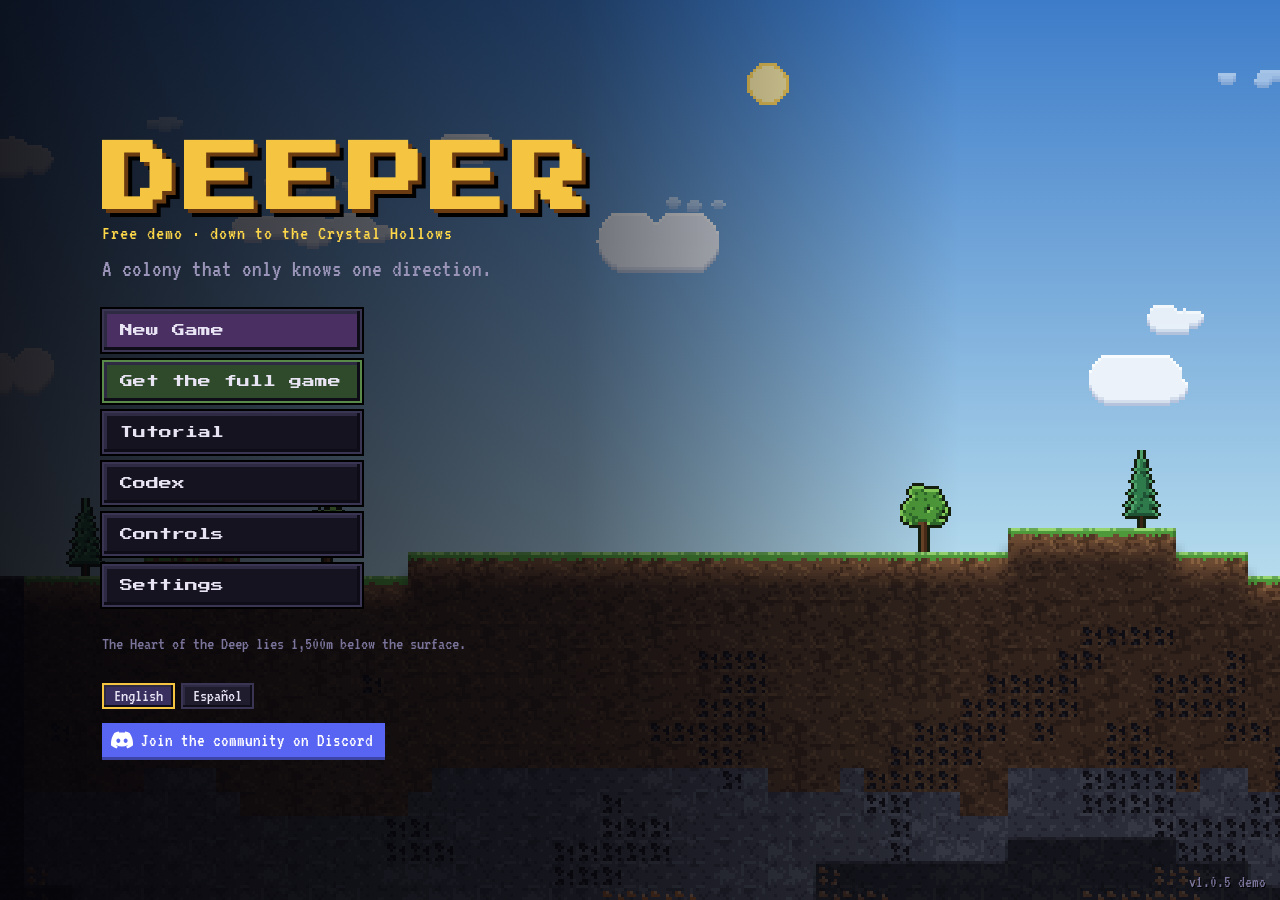
==== commit 60666591: "Demo 1.0.5: the end-of-demo screen invites players to the Discord The moment the demo ends is when a" ====
--- a/index.html
+++ b/index.html
@@ -4,11 +4,11 @@
     <meta charset="UTF-8" />
     <meta name="viewport" content="width=device-width, initial-scale=1.0, maximum-scale=1.0, user-scalable=no, viewport-fit=cover" />
     <title>Deeper</title>
-    <script type="module" crossorigin>var e=Object.defineProperty,t=(e,t,n)=>()=>{if(n)throw n[0];try{return e&&(t=e(e=0)),t}catch(e){throw n=[e],e}},n=(t,n)=>{let r={};for(var i in t)e(r,i,{get:t[i],enumerable:!0});return n||e(r,Symbol.toStringTag,{value:`Module`}),r};(function(){let e=document.createElement(`link`).relList;if(e&&e.supports&&e.supports(`modulepreload`))return;for(let e of document.querySelectorAll(`link[rel="modulepreload"]`))n(e);new MutationObserver(e=>{for(let t of e)if(t.type===`childList`)for(let e of t.addedNodes)e.tagName===`LINK`&&e.rel===`modulepreload`&&n(e)}).observe(document,{childList:!0,subtree:!0});function t(e){let t={};return e.integrity&&(t.integrity=e.integrity),e.referrerPolicy&&(t.referrerPolicy=e.referrerPolicy),t.credentials=e.crossOrigin===`use-credentials`?`include`:e.crossOrigin===`anonymous`?`omit`:`same-origin`,t}function n(e){if(e.ep)return;e.ep=!0;let n=t(e);fetch(e.href,n)}})();var r={Stone:`Piedra`,Coal:`Carbón`,Iron:`Hierro`,Gold:`Oro`,Crystal:`Cristal`,Food:`Comida`,Easy:`Fácil`,"A calm descent. Good for learning the depths.":`Un descenso tranquilo. Ideal para aprender a moverte por las profundidades.`,"4 colonists, full storehouse":`4 colonos, almacén lleno`,"Weaker, rarer creatures":`Criaturas más débiles y escasas`,"Food from farms, mushrooms and chests":`Comida de huertos, setas y cofres`,"Sleepers are left alone":`Nadie ataca a los que duermen`,Normal:`Normal`,"The intended challenge. The dark bites back.":`El reto tal y como se diseñó. La oscuridad muerde.`,"3 colonists, modest supplies":`3 colonos, provisiones modestas`,"Food only from Mushroom Beds":`Comida solo de los huertos de setas`,"Colonists eat more":`Los colonos comen más`,"Creatures stalk sleepers: guard beds with turrets":`Las criaturas acechan a los que duermen: protege las camas con torretas`,Hard:`Difícil`,"Every unlit tunnel is a nest. Plan your light.":`Cada túnel a oscuras es un nido. Planifica la luz.`,"3 colonists, scarce supplies":`3 colonos, provisiones escasas`,"Tougher, more frequent creatures":`Criaturas más duras y frecuentes`,"Colonists eat much more":`Los colonos comen mucho más`,"Frequent attacks on sleepers":`Ataques frecuentes a los que duermen`,Surface:`Superficie`,"Where the colony lands.":`Donde llega la colonia.`,Topsoil:`Capa de tierra`,"Soft dirt. Quick to dig, gives nothing back.":`Tierra blanda. Se excava rápido, pero no da nada.`,"Stone Caverns":`Cavernas de piedra`,"Coal and iron. Old mine shafts run through the rock.":`Carbón y hierro. Viejos pozos mineros atraviesan la roca.`,"Fungal Depths":`Profundidades fúngicas`,"Huge glowing caves of giant mushrooms. Their caps are edible.":`Enormes cuevas luminosas llenas de setas gigantes. Sus sombreros son comestibles.`,Deepstone:`Piedra profunda`,"Dense rock and gold. Insect hives nest in the dark.":`Roca densa y oro. Las colmenas de insectos anidan en la oscuridad.`,"Crystal Hollows":`Cavernas de cristal`,"Geodes full of glowcrystal, watched by golems that ignore light.":`Geodas llenas de cristal luminoso, vigiladas por gólems a los que no les afecta la luz.`,"Sunken Ruins":`Ruinas sumergidas`,"Halls of a lost people. Cursed altars raise the dead.":`Salones de un pueblo perdido. Los altares malditos levantan a los muertos.`,"Magma Core":`Núcleo de magma`,"Lava and obsidian. Fire creatures are not afraid of light.":`Lava y obsidiana. Las criaturas de fuego no temen la luz.`,"The Abyss":`El Abismo`,"Void rock around the Heart of the Deep. Horrors dwell here.":`Roca del vacío alrededor del Corazón de las Profundidades. Aquí moran los horrores.`,Idle:`Sin tarea`,"a creature":`una criatura`,"Fighting!":`¡Luchando!`,"Fleeing!":`¡Huyendo!`,Sleeping:`Durmiendo`,Eating:`Comiendo`,"Digging {thing}":`Picando {thing}`,"Building {thing}":`Construyendo {thing}`,"Your colony has arrived. The only way is down.":`Tu colonia ha llegado. Solo se puede ir hacia abajo.`,"Unlit tunnels breed creatures. Carry light with you as you dig.":`En los túneles a oscuras nacen criaturas. Lleva luz contigo mientras excavas.`,"Welcome back. Your colony is where you left it.":`Hola de nuevo. Tu colonia está donde la dejaste.`,"Picks forged to level {n}.":`Picos forjados al nivel {n}.`,"They can break the Heart of the Deep itself.":`Pueden romper hasta el mismísimo Corazón de las Profundidades.`,"Your miners can now break {things}.":`Tus mineros ya pueden romper: {things}.`,"Lava destroyed a {thing} at {d}m!":`¡La lava ha destruido una construcción ({thing}) a {d} m!`,"Chest looted: {loot}.":`Cofre saqueado: {loot}.`,"An egg sac burst. One less source of drones.":`Ha reventado un saco de huevos. Un nido de zánganos menos.`,"The cursed altar crumbles. The dead rest easier.":`El altar maldito se desmorona. Los muertos descansan en paz.`,"Broke into a cavern at {d}m.":`Habéis abierto una caverna a {d} m.`,"Lava sealed under a stone wall.":`Lava sellada bajo un muro de piedra.`,"{name} starved to death at {d}m.":`{name} murió de hambre a {d} m.`,"{name} burned in lava at {d}m.":`{name} cayó en la lava a {d} m.`,"{name} was killed by {who} at {d}m.":`{name} murió a {d} m. Causa: {who}.`,"The Deep Dragon has fallen! The Heart of the Deep lies unguarded.":`¡El Dragón de las Profundidades ha caído! El Corazón de las Profundidades está desprotegido.`,"The Deep Dragon awakens! It must be slain before the Heart can be mined.":`¡El Dragón de las Profundidades despierta! Hay que acabar con él antes de poder picar el Corazón.`,"dragon fire":`fuego de dragón`,"Something is creeping up on {name} in their sleep! Stalkers ignore torches. Turrets beside beds stop them.":`¡Algo se acerca a {name} mientras duerme! Los acechadores no temen las antorchas. Las torretas junto a las camas los detienen.`,"Creatures are stalking {name} as they sleep.":`Hay criaturas acechando a {name} mientras duerme.`,"The Heart of the Deep has been claimed!":`¡El Corazón de las Profundidades es vuestro!`,"{name} saw your lights and joined the colony.":`{name} vio vuestras luces y se ha unido a la colonia.`,"Travelers passed by. Free beds would convince them to stay.":`Pasaron unos viajeros. Con camas libres se habrían quedado.`,"New depth record: {d}m.":`Nuevo récord de profundidad: {d} m.`,"Deeper creatures grow stronger, and some no longer fear light.":`Las criaturas son más fuertes cuanto más hondo, y algunas ya no temen la luz.`,"Discovered: {place} at {d}m!":`¡Descubierto: {place} a {d} m!`,"A {mob} crawled out of an unlit tunnel. Torches stop creatures from appearing nearby.":`Ha salido una criatura ({mob}) de un túnel a oscuras. Las antorchas impiden que aparezcan criaturas cerca.`,and:`y`,"Deepest descents: {list}":`Descensos más profundos: {list}`,"The Heart of the Deep lies 1,500m below the surface.":`El Corazón de las Profundidades está a 1500 m bajo la superficie.`,"Day {n}":`Día {n}`,"{n} colonists":`{n} colonos`,"Starting a new game replaces your saved colony.":`Empezar una partida nueva sustituye a tu colonia guardada.`,"Couldn't save: this browser's storage is full or turned off.":`No se pudo guardar: el almacenamiento del navegador está lleno o desactivado.`,Saved:`Guardado`,"You have a saved {old} colony at {d}m (day {day}). Start a new {new} colony and replace it?":`Tienes una colonia guardada en {old} a {d} m (día {day}). ¿Empezar una colonia nueva en {new} y sustituirla?`,"The saved colony is damaged and can't be loaded.":`La colonia guardada está dañada y no se puede cargar.`,"The saved colony is from an older version of the game and can't be loaded.":`La colonia guardada es de una versión anterior del juego y no se puede cargar.`,"Tutorial complete":`Tutorial completado`,"Step {n} of {total}":`Paso {n} de {total}`,On:`Sí`,Off:`No`,"The Deep Dragon guards the Heart. Slay it before you can mine it.":`El Dragón de las Profundidades protege el Corazón. Acaba con él antes de picarlo.`,"Your picks can't break {things} yet. Forge better ones.":`Tus picos aún no pueden romper: {things}. Forja otros mejores.`,"Not enough {res} for {thing}.":`Falta {res} para construir: {thing}.`,"End of the demo":`Fin de la demo`,"The Heart is yours":`El Corazón es tuyo`,"The dark took them":`La oscuridad se los llevó`,"Your colony broke through to the Heart of the Deep on <b>{diff}</b>.":`Tu colonia alcanzó el Corazón de las Profundidades en <b>{diff}</b>.`,"The last of your colonists has fallen, <b>{d}m</b> below the surface.":`Ha caído el último de tus colonos, a <b>{d} m</b> bajo la superficie.`,"Deepest point":`Punto más profundo`,"Time underground":`Tiempo bajo tierra`,Survivors:`Supervivientes`,"Colonists lost":`Colonos perdidos`,"Creatures slain":`Criaturas abatidas`,"Dungeons found":`Mazmorras encontradas`,"Chests looted":`Cofres saqueados`,Crawler:`Reptante`,"Skitters over walls and ceilings. The first thing to crawl out of an unlit tunnel.":`Corretea por paredes y techos. Es lo primero que sale de un túnel a oscuras.`,"Cave Bat":`Murciélago de caverna`,"Fast and fragile. Flies straight at whoever is nearest.":`Rápido y frágil. Vuela directo hacia quien tenga más cerca.`,"Lost Miner":`Minero perdido`,"What is left of the last colony. Walks and climbs ladders like your own miners.":`Lo que queda de la última colonia. Camina y sube escaleras como tus mineros.`,Sporeling:`Esporín`,"A mushroom that learned to walk. Travels in groups.":`Una seta que aprendió a andar. Va en grupo.`,Stalker:`Acechador`,"A larger, faster crawler of the deep rock.":`Un reptante más grande y rápido de la roca profunda.`,"Hive Drone":`Zángano de colmena`,"Hatches from hive egg sacs. Destroy the eggs to stop them.":`Nace de los sacos de huevos de las colmenas. Destruye los huevos para frenarlos.`,"Crystal Golem":`Gólem de cristal`,"Slow and enormous. Light does nothing to it. Use turrets or numbers.":`Lento y enorme. La luz no le hace nada. Usa torretas o superioridad numérica.`,Wraith:`Espectro`,"Drifts straight through solid rock. Burns badly in light.":`Atraviesa la roca maciza. La luz lo quema con fuerza.`,"Skeleton Knight":`Caballero esqueleto`,"Armored guardian raised by cursed altars. Only half afraid of light.":`Guardián con armadura alzado por los altares malditos. La luz solo lo asusta a medias.`,"Fire Imp":`Diablillo de fuego`,"Born in lava. Light means nothing to it.":`Nacido en la lava. La luz no significa nada para él.`,"Ember Crawler":`Reptante de ascuas`,"A crawler with a molten shell. Barely flinches at torches.":`Un reptante con caparazón fundido. Las antorchas apenas lo inmutan.`,"Deep Dragon":`Dragón de las Profundidades`,"Coils around the Heart of the Deep and must be slain before the Heart can be mined. Breathes fire from range and ignores light. Bring every colonist, turrets and your best picks.":`Se enrosca alrededor del Corazón de las Profundidades y hay que acabar con él antes de poder picarlo. Escupe fuego a distancia y no le afecta la luz. Trae a todos tus colonos, torretas y tus mejores picos.`,"Abyssal Horror":`Horror abisal`,"Something that lives near the Heart. Many eyes, much patience.":`Algo que vive cerca del Corazón. Muchos ojos, mucha paciencia.`,"a {mob}":`{mob}`,"the Deep Dragon":`el Dragón de las Profundidades`,"Crawls on walls":`Trepa por las paredes`,Flies:`Vuela`,"Walks, climbs ladders":`Camina y sube escaleras`,"Passes through rock":`Atraviesa la roca`,"Ignores light":`Inmune a la luz`,"Resists light":`Resiste la luz`,"Burns fast in light":`La luz lo quema rápido`,"Very tough":`Muy resistente`,"Very fast":`Muy rápido`,"Found in almost every layer of rock.":`Está en casi todas las capas de roca.`,"The basic building material: ladders, walls, beds, mushroom beds and turrets. Dirt gives nothing.":`El material de construcción básico: escaleras, muros, camas, huertos de setas y torretas. La tierra no da nada.`,"Dark seams in the upper caverns.":`Vetas oscuras en las cavernas superiores.`,"Burns in torches and feeds Mushroom Beds. Light burns most creatures and keeps new ones from appearing.":`Arde en las antorchas y alimenta los huertos de setas. La luz quema a la mayoría de las criaturas e impide que aparezcan otras.`,"Orange ore, common from the caverns down to the deepstone.":`Mena naranja, común desde las cavernas hasta la piedra profunda.`,"Used for turrets, crystal lamps and most pickaxe upgrades.":`Se usa en torretas, lámparas de cristal y en la mayoría de las mejoras de pico.`,"Glittering veins deep underground, and inside old chests.":`Filones brillantes en lo más hondo, y dentro de cofres antiguos.`,"Forges the stronger pickaxes you need to keep digging deeper.":`Sirve para forjar los picos más fuertes que necesitas para seguir bajando.`,"Glowing clusters in the deep, thickest in the Crystal Hollows.":`Racimos luminosos en las profundidades, sobre todo en las Cavernas de cristal.`,"Powers crystal lamps and turrets, and forges the finest pickaxes.":`Alimenta las lámparas de cristal y las torretas, y forja los mejores picos.`,"Grown in Mushroom Beds that you build.":`Se cultiva en los huertos de setas que construyes.`,"Colonists eat as they work and starve without it. On Easy, giant mushroom caps and chests also give food.":`Los colonos comen mientras trabajan y sin ella mueren de hambre. En Fácil, los sombreros de setas gigantes y los cofres también dan comida.`,"Pickaxe upgrades":`Mejoras de pico`,"Eaten by colonists":`Alimento de los colonos`,"guarded by {mobs}":`guardianes: {mobs}`,"Best depth: {d}m":`Mejor profundidad: {d} m`,"Not played yet":`Aún sin jugar`,Air:`Aire`,Dirt:`Tierra`,Grass:`Hierba`,"Myceliated Stone":`Piedra micelada`,"Geode Rock":`Roca de geoda`,"Ancient Stone":`Piedra antigua`,"Carved Block":`Bloque tallado`,"Magma Rock":`Roca de magma`,Obsidian:`Obsidiana`,"Void Rock":`Roca del vacío`,Bedrock:`Roca madre`,"Hive Wall":`Pared de colmena`,"Coal Seam":`Veta de carbón`,"Iron Ore":`Mena de hierro`,"Gold Vein":`Filón de oro`,Glowcrystal:`Cristal luminoso`,"Giant Mushroom Cap":`Sombrero de seta gigante`,Lava:`Lava`,"Heart of the Deep":`Corazón de las Profundidades`,"Guarded by the Deep Dragon. Slay it before you can mine the Heart.":`Lo protege el Dragón de las Profundidades. Acaba con él antes de picar el Corazón.`,"Old Chest":`Cofre antiguo`,"Mark it with the pickaxe to loot it.":`Márcalo con el pico para saquearlo.`,"Hive Egg Sac":`Saco de huevos`,"Keeps hatching drones until destroyed.":`Sigue sacando zánganos hasta que lo destruyas.`,"Cursed Altar":`Altar maldito`,"Raises the dead until destroyed.":`Levanta a los muertos hasta que lo destruyas.`,"Mine Support":`Puntal de mina`,"Mushroom Stem":`Tallo de seta`,Bones:`Huesos`,"Stone Wall":`Muro de piedra`,"Solid block. Seal off caves, bridge gaps, or build it right on top of lava to plug a leak.":`Bloque macizo. Sella cuevas, cubre huecos o constrúyelo encima de la lava para tapar una fuga.`,Ladder:`Escalera`,"Lets colonists climb up and down.":`Permite a los colonos subir y bajar.`,Torch:`Antorcha`,"Light burns most creatures within about 4 tiles and stops new ones appearing within about 6.":`Su luz quema a la mayoría de las criaturas a unas 4 casillas e impide que aparezcan otras a unas 6.`,Bed:`Cama`,"Faster rest. Free beds attract newcomers.":`Descanso más rápido. Las camas libres atraen a recién llegados.`,"Mushroom Bed":`Huerto de setas`,"Grows food. Yields more the deeper it is.":`Produce comida. Rinde más cuanto más hondo está.`,"Crystal Lamp":`Lámpara de cristal`,"A torch that never needs coal and shines much further: creatures burn within about 6 tiles (torch: 4) and none appear within about 10 (torch: 6).":`Una antorcha que nunca necesita carbón y alumbra mucho más lejos: quema criaturas a unas 6 casillas (antorcha: 4) y no aparece ninguna a unas 10 (antorcha: 6).`,"Bolt Turret":`Torreta de rayos`,"Shoots creatures in range, even ones that ignore light or stalk sleepers. Place one beside your beds. Hits harder with better picks.":`Dispara a las criaturas a su alcance, incluso a las que no temen la luz o acechan a los que duermen. Pon una junto a tus camas. Pega más fuerte con mejores picos.`,"{label} built: {n} / {need}":`{label}: {n} de {need}`,"{q} waiting for a colonist":`{q} a la espera de un colono`,"A crawler came out of the dark!":`¡Ha salido un reptante de la oscuridad!`,"Welcome, Overseer":`Te damos la bienvenida`,"This is your colony. Colonists act on their own; you give orders. Move the view with <b>WASD</b>, the <b>arrow keys</b>, the <b>mouse wheel</b> or by <b>right-dragging</b>.":`Esta es tu colonia. Los colonos actúan por su cuenta; tú das las órdenes. Mueve la vista con <b>WASD</b>, las <b>flechas</b>, la <b>rueda del ratón</b> o <b>arrastrando con el botón derecho</b>.`,"Dig a shaft":`Excava un pozo`,"Select the <b>Pickaxe (1)</b> and <b>drag straight down</b> from the ground next to your colonists, about 8 tiles. Yellow brackets mark tiles to dig.":`Elige el <b>Pico (1)</b> y <b>arrastra en línea recta hacia abajo</b> desde el suelo junto a tus colonos, unas 8 casillas. Los corchetes amarillos marcan lo que hay que excavar.`,"Watch them work":`Míralos trabajar`,"Your colonists walk over and start digging. Each tile they break reveals what lies beyond. Wait until someone reaches <b>21m</b>. Use the <b>2x / 4x</b> buttons to speed time up.":`Tus colonos se acercan y empiezan a excavar. Cada casilla que rompen descubre lo que hay detrás. Espera a que alguien llegue a <b>21 m</b>. Usa los botones <b>2x / 4x</b> para acelerar el tiempo.`,"A way back up":`Un camino de vuelta`,"Anyone who drops into a hole can't climb out. Select the <b>Ladder (2)</b> and <b>drag along the shaft</b> to order at least 5 rungs, then wait for your colonists to build them.":`Quien cae a un agujero no puede salir. Elige la <b>Escalera (2)</b> y <b>arrastra a lo largo del pozo</b> para encargar al menos 5 peldaños; luego espera a que tus colonos los construyan.`,Ladders:`Escaleras`,"Light the dark":`Ilumina la oscuridad`,'Creatures appear in <b>unlit</b> places underground. With the <b>Torch (4)</b> selected, those places glow <b style="color:#ff6a7a">red</b>. Place a torch inside the shaft and wait for a colonist to put it up.':`Bajo tierra, las criaturas aparecen en los lugares <b>sin luz</b>. Con la <b>Antorcha (4)</b> elegida, esos lugares brillan en <b style="color:#ff6a7a">rojo</b>. Pon una antorcha dentro del pozo y espera a que un colono la coloque.`,Torches:`Antorchas`,"Colonists eat as they work. Build a <b>Mushroom Bed (6)</b> on solid ground. It grows food on its own, and grows more the deeper it is. On <b>Normal</b> and <b>Hard</b>, farms are your <b>only</b> food. A colonist will come and build it.":`Los colonos comen mientras trabajan. Construye un <b>Huerto de setas (6)</b> sobre suelo firme. Produce comida por sí solo, y más cuanto más hondo está. En <b>Normal</b> y <b>Difícil</b>, los huertos son tu <b>única</b> fuente de comida. Un colono vendrá a construirlo.`,"Mushroom Beds":`Huertos de setas`,Rest:`Descanso`,"Tired colonists slow down. Build a <b>Bed (5)</b> on solid ground. Free beds also attract new colonists over time. Wait for it to be built.":`Los colonos cansados trabajan más despacio. Construye una <b>Cama (5)</b> sobre suelo firme. Con el tiempo, las camas libres también atraen a nuevos colonos. Espera a que esté construida.`,Beds:`Camas`,"Something stirs":`Algo se mueve`,"A creature has crawled out of the darkness. Colonists fight back on their own, and light burns most creatures. Defeat it.":`Una criatura ha salido de la oscuridad. Los colonos se defienden por su cuenta, y la luz quema a la mayoría de las criaturas. Derrótala.`,"Guard the beds":`Protege las camas`,"On <b>Normal</b> and <b>Hard</b>, creatures stalk colonists while they sleep, and torches won't scare these stalkers off. A <b>Bolt Turret (8)</b> shoots anything in range, even creatures that ignore light. Build one next to your bed, on the floor or a wall. Here is some iron and glowcrystal.":`En <b>Normal</b> y <b>Difícil</b>, las criaturas acechan a los colonos mientras duermen, y las antorchas no ahuyentan a estos acechadores. Una <b>Torreta de rayos (8)</b> dispara a todo lo que tenga a su alcance, incluso a las criaturas que no temen la luz. Construye una junto a la cama, en el suelo o en una pared. Aquí tienes algo de hierro y cristal luminoso.`,Turrets:`Torretas`,"Night watch":`Guardia nocturna`,"A stalker is creeping toward the camp. Watch your turret deal with it. Turrets hit harder as you forge better picks, and they are your best weapon against creatures that ignore light, like golems and fire imps.":`Un acechador se acerca sigilosamente al campamento. Mira cómo se encarga tu torreta. Las torretas pegan más fuerte a medida que forjas mejores picos, y son tu mejor arma contra las criaturas que no temen la luz, como los gólems y los diablillos de fuego.`,"A stalker is creeping toward the camp!":`¡Un acechador se acerca al campamento!`,"Go deeper":`Más hondo`,"That's the basics. Mine <b>iron</b> (orange ore) and forge better picks with the button in the toolbar to break harder rock. Loot <b>chests</b> in dungeons, and dig all the way down to the <b>Heart of the Deep</b>, 1,500m below.":`Eso es lo básico. Extrae <b>hierro</b> (la mena naranja) y forja mejores picos con el botón de la barra de herramientas para romper roca más dura. Saquea los <b>cofres</b> de las mazmorras y excava hasta llegar al <b>Corazón de las Profundidades</b>, 1500 m más abajo.`,"Free demo · down to the Crystal Hollows":`Demo gratuita · hasta las Cavernas de cristal`,"Something below heard you.":`Algo ahí abajo te ha oído.`,"{d}m down, the Heart of the Deep waits.":`A {d} m de profundidad, el Corazón de las Profundidades espera.`,"Click or press any key to skip":`Haz clic o pulsa una tecla para saltar`,"Your colony reached the Crystal Hollows, <b>{d}m</b> down. The full game keeps going through sunken ruins, a molten core and the Abyss, all the way to the Heart of the Deep and the dragon that guards it.":`Tu colonia llegó a las Cavernas de cristal, a <b>{d} m</b> de profundidad. El juego completo sigue por ruinas sumergidas, un núcleo de magma y el Abismo, hasta el Corazón de las Profundidades y el dragón que lo protege.`,"Your colony is saved: buy the full game on this computer and carry on right where you stopped.":`Tu colonia está guardada: compra el juego completo en este ordenador y sigue justo donde lo dejaste.`,"Full game · coming soon":`Juego completo · próximamente`,"Your colony is saved: when the full game comes out, it carries on right where you stopped on this computer.":`Tu colonia está guardada: cuando salga el juego completo, seguirá justo donde lo dejaste en este ordenador.`,"Your demo colony is saved. When the full game comes out, it picks it up where you stopped.":`Tu colonia de la demo está guardada. Cuando salga el juego completo, la retomará donde la dejaste.`,"Your demo colony is saved. The full game on this computer picks it up where you stopped.":`Tu colonia de la demo está guardada. El juego completo en este ordenador la retoma donde la dejaste.`,"Your demo colony reached the Crystal Hollows. The rest of the descent is in the full game.":`Tu colonia de la demo llegó a las Cavernas de cristal. El resto del descenso está en el juego completo.`,"{biome}, from {d}m. {desc}":`{biome}, desde {d} m. {desc}`,"<b>Move</b><br>Drag with one finger to look around. You can always move with two fingers and pinch to zoom.":`<b>Mover</b><br>Arrastra con un dedo para mirar alrededor. Siempre puedes moverte con dos dedos y pellizcar para hacer zoom.`,"<b>Pickaxe</b><br>Drag to mark tiles for digging, even hidden ones. Mark chests to loot them, and egg sacs or altars to destroy them.<br><i>Click a single building to take it down.</i>":`<b>Pico</b><br>Arrastra para marcar casillas que excavar, incluso las ocultas. Marca cofres para saquearlos, y sacos de huevos o altares para destruirlos.<br><i>Haz clic en una sola construcción para desmontarla.</i>`,"<b>Cancel</b><br>Drag to remove dig and build orders.":`<b>Cancelar</b><br>Arrastra para quitar órdenes de excavación y construcción.`,"Cost: {cost}":`Coste: {cost}`,"Needs solid ground below.":`Necesita suelo firme debajo.`,"Mounts on floors, walls or ceilings.":`Se monta en suelos, paredes o techos.`,Tutorial:`Tutorial`,"Picks Lv{a} → {b}: {cost}":`Picos Nv{a} → {b}: {cost}`,"Forge level {n} picks to break {things}. Better picks also dig faster and hit harder.":`Forja picos de nivel {n} para romper: {things}. Los mejores picos también excavan más rápido y pegan más fuerte.`,"the Heart of the Deep":`el Corazón de las Profundidades`,"Picks Lv{a} (max)":`Picos Nv{a} (máx.)`,"Abandoned Mine":`Mina abandonada`,"Timbered tunnels with ladders still in place. The miners never left.":`Túneles apuntalados con las escaleras aún en su sitio. Los mineros nunca se fueron.`,"Fungal Grotto":`Gruta fúngica`,"A glowing chamber of giant mushrooms, full of food and sporelings.":`Una cámara luminosa de setas gigantes, llena de comida y esporines.`,"Bug Hive":`Colmena de insectos`,"Soft waxy walls around egg sacs. Destroy the eggs or the drones never stop.":`Paredes blandas de cera alrededor de sacos de huevos. Destruye los huevos o los zánganos no pararán nunca.`,"Great Geode":`Gran geoda`,"A hollow stone egg lined with glowcrystal, guarded by a golem.":`Un huevo de piedra hueco forrado de cristal luminoso, custodiado por un gólem.`,"Ancient Hall":`Salón antiguo`,"Carved halls with treasure and a cursed altar that raises the dead.":`Salones tallados con tesoros y un altar maldito que levanta a los muertos.`,"Obsidian Forge":`Forja de obsidiana`,"A furnace-temple of the deep. Fire imps tend it.":`Un templo-horno de las profundidades. Lo atienden diablillos de fuego.`,Pop:`Pob.`,Depth:`Prof.`,Colony:`Colonia`,"Leave tutorial":`Salir del tutorial`,"Continue ▶":`Continuar ▶`,"Keep playing":`Seguir jugando`,"Main menu":`Menú principal`,PAUSED:`PAUSA`,"A colony that only knows one direction.":`Una colonia que solo conoce una dirección.`,Continue:`Continuar`,"New Game":`Nueva partida`,"Get the full game":`Consigue el juego completo`,Codex:`Códice`,Controls:`Controles`,Settings:`Ajustes`,"Choose your descent":`Elige tu descenso`,"Start new colony":`Empezar colonia nueva`,"Keep my save":`Conservar mi partida`,Back:`Volver`,Biomes:`Biomas`,Creatures:`Criaturas`,Dungeons:`Mazmorras`,Resources:`Recursos`,"Left-drag":`Arrastrar con el botón izquierdo`,"Use the selected tool on an area":`Usar la herramienta elegida en una zona`,"Right-drag · WASD · Arrows · Wheel":`Arrastrar con el botón derecho · WASD · Flechas · Rueda`,"Move the view":`Mover la vista`,"Pickaxe, Ladder, Wall, Torch, Bed, Mushroom Bed, Lamp, Turret":`Pico, Escalera, Muro, Antorcha, Cama, Huerto de setas, Lámpara, Torreta`,"Cancel orders":`Cancelar órdenes`,Space:`Espacio`,Pause:`Pausa`,"Game speed":`Velocidad de juego`,"Jump to a colonist":`Ir a un colono`,"Mute all sound":`Silenciar todo el sonido`,"Music on/off":`Activar/desactivar la música`,Esc:`Esc`,"Menu (the game keeps running)":`Menú (la partida sigue en marcha)`,"Click the minimap, a biome name or a colonist card to jump there.":`Haz clic en el minimapa, en el nombre de un bioma o en la ficha de un colono para ir allí.`,Music:`Música`,"Sound effects":`Efectos de sonido`,"Sounds from colonists far from the camera are quieter and come from their side. M mutes everything, N toggles music.":`Los sonidos de los colonos lejos de la cámara suenan más bajos y desde su lado. M silencia todo y N activa o desactiva la música.`,Fullscreen:`Pantalla completa`,"F11 also switches fullscreen.":`F11 también activa la pantalla completa.`,Language:`Idioma`,"Join the community on Discord":`Únete a la comunidad en Discord`,"Changing the language saves your colony and returns to the main menu.":`Al cambiar el idioma se guarda tu colonia y vuelves al menú principal.`,Menu:`Menú`,"Back to game":`Volver a la partida`,Restart:`Reiniciar`,"Save & exit to menu":`Guardar y salir al menú`,"Play again":`Jugar de nuevo`,Colonists:`Colonos`,"Beds built":`Camas construidas`,"Deepest point reached":`Punto más profundo alcanzado`,"Pause (Space)":`Pausa (Espacio)`,"Normal speed":`Velocidad normal`,Fast:`Rápido`,Fastest:`Muy rápido`,"Mute all sound (M)":`Silenciar todo el sonido (M)`,"Music on/off (N)":`Activar/desactivar la música (N)`,"Show the map and colonists":`Mostrar el mapa y los colonos`,"Menu (Esc). The game keeps running; Space pauses.":`Menú (Esc). La partida sigue en marcha; Espacio la pausa.`,"Minimise the map":`Minimizar el mapa`,"Show the map":`Mostrar el mapa`,"Minimise the colonist list":`Minimizar la lista de colonos`,"Show the colonists":`Mostrar los colonos`},i=[{id:`en`,name:`English`},{id:`es`,name:`Español`}],a={es:r},o=`deeper.lang`;function s(){try{let e=localStorage.getItem(o);if(i.some(t=>t.id===e))return e}catch{}let e=(navigator.language||``).toLowerCase().slice(0,2);return i.some(t=>t.id===e)?e:`en`}var c=s();function l(e){try{localStorage.setItem(o,e)}catch{}}function u(e,t){let n=e,r=a[c];if(r){let t=r[e];t!==void 0&&(n=t)}return t?n.replace(/\{(\w+)\}/g,(e,n)=>n in t?String(t[n]):e):n}function d(e){return e.length<2?e[0]??``:`${e.slice(0,-1).join(`, `)} ${u(`and`)} ${e[e.length-1]}`}function f(){document.documentElement.lang=c,c!==`en`&&(document.querySelectorAll(`[data-i18n]`).forEach(e=>{e.textContent=u(e.textContent.trim())}),document.querySelectorAll(`[data-i18n-html]`).forEach(e=>{e.innerHTML=u(e.innerHTML.trim())}),document.querySelectorAll(`[title]`).forEach(e=>{e.title=u(e.title)}),document.querySelectorAll(`[aria-label]`).forEach(e=>{e.setAttribute(`aria-label`,u(e.getAttribute(`aria-label`)))}))}var p=.21,m=`v1.0.4 demo`,h=`https://discord.gg/KxAegyQ5vJ`,g=`https://sterium.itch.io/deeper`,_=[`stone`,`coal`,`iron`,`gold`,`crystal`,`food`],v={stone:u(`Stone`),coal:u(`Coal`),iron:u(`Iron`),gold:u(`Gold`),crystal:u(`Crystal`),food:u(`Food`)},y={stone:`#c8ccd8`,coal:`#9a9aaa`,iron:`#f0b27a`,gold:`#ffd84a`,crystal:`#8ff8ff`,food:`#ff9a8a`},b={easy:{name:u(`Easy`),blurb:u(`A calm descent. Good for learning the depths.`),points:[u(`4 colonists, full storehouse`),u(`Weaker, rarer creatures`),u(`Food from farms, mushrooms and chests`),u(`Sleepers are left alone`)],mobHp:.7,mobDmg:.77,spawnRate:.6,cap:.6,hunger:.75,grace:180,mineFood:!0,raid:0,immigrate:35,colonists:4,start:{stone:25,coal:8,iron:4,gold:0,crystal:0,food:30}},normal:{name:u(`Normal`),blurb:u(`The intended challenge. The dark bites back.`),points:[u(`3 colonists, modest supplies`),u(`Food only from Mushroom Beds`),u(`Colonists eat more`),u(`Creatures stalk sleepers: guard beds with turrets`)],mobHp:1,mobDmg:1.4,spawnRate:1,cap:1,hunger:1.3,grace:100,mineFood:!1,raid:.35,immigrate:45,colonists:3,start:{stone:14,coal:4,iron:0,gold:0,crystal:0,food:20}},hard:{name:u(`Hard`),blurb:u(`Every unlit tunnel is a nest. Plan your light.`),points:[u(`3 colonists, scarce supplies`),u(`Tougher, more frequent creatures`),u(`Food only from Mushroom Beds`),u(`Colonists eat much more`),u(`Frequent attacks on sleepers`)],mobHp:1.4,mobDmg:2.1,spawnRate:1.5,cap:1.5,hunger:1.6,grace:45,mineFood:!1,raid:.6,immigrate:60,colonists:3,start:{stone:8,coal:2,iron:0,gold:0,crystal:0,food:12}}},x=function(e){return e[e.SURFACE=0]=`SURFACE`,e[e.SOIL=1]=`SOIL`,e[e.CAVERN=2]=`CAVERN`,e[e.FUNGAL=3]=`FUNGAL`,e[e.DEEP=4]=`DEEP`,e[e.CRYSTAL=5]=`CRYSTAL`,e[e.RUINS=6]=`RUINS`,e[e.MAGMA=7]=`MAGMA`,e[e.ABYSS=8]=`ABYSS`,e}({}),S={0:{name:u(`Surface`),top:0,color:`#6fb0e0`,desc:u(`Where the colony lands.`)},1:{name:u(`Topsoil`),top:18,color:`#86603f`,desc:u(`Soft dirt. Quick to dig, gives nothing back.`)},2:{name:u(`Stone Caverns`),top:30,color:`#737a8a`,desc:u(`Coal and iron. Old mine shafts run through the rock.`)},3:{name:u(`Fungal Depths`),top:115,color:`#8a5cc0`,desc:u(`Huge glowing caves of giant mushrooms. Their caps are edible.`)},4:{name:u(`Deepstone`),top:195,color:`#555069`,desc:u(`Dense rock and gold. Insect hives nest in the dark.`)},5:{name:u(`Crystal Hollows`),top:275,color:`#6fd8e8`,desc:u(`Geodes full of glowcrystal, watched by golems that ignore light.`)},6:{name:u(`Sunken Ruins`),top:345,color:`#7a8aa8`,desc:u(`Halls of a lost people. Cursed altars raise the dead.`)},7:{name:u(`Magma Core`),top:415,color:`#e0521c`,desc:u(`Lava and obsidian. Fire creatures are not afraid of light.`)},8:{name:u(`The Abyss`),top:478,color:`#9a6ad0`,desc:u(`Void rock around the Heart of the Deep. Horrors dwell here.`)}},C=[1,2,3,4,5,6,7,8],ee=[`Ada`,`Bram`,`Cora`,`Dov`,`Esk`,`Fenn`,`Gilda`,`Hob`,`Ivo`,`Juna`,`Kest`,`Lark`,`Mira`,`Nils`,`Odo`,`Pim`,`Quill`,`Rook`,`Sela`,`Tamsin`,`Ulla`,`Vesk`,`Wren`,`Yara`,`Zed`],te=[`#3f7fbf`,`#bf4f3f`,`#4f9f4f`,`#9f6fbf`,`#c9913a`,`#3fa7a0`,`#b04f86`,`#7a7f3a`];function w(e){return function(){e|=0,e=e+1831565813|0;let t=Math.imul(e^e>>>15,1|e);return t=t+Math.imul(t^t>>>7,61|t)^t,((t^t>>>14)>>>0)/4294967296}}function T(e,t,n=0){let r=e*374761393+t*668265263+n*982451653|0;return r=Math.imul(r^r>>>13,1274126177),r^=r>>>16,(r>>>0)/4294967296}function E(e,t,n){let r=Math.floor(e),i=Math.floor(t),a=e-r,o=t-i,s=a*a*(3-2*a),c=o*o*(3-2*o),l=T(r,i,n),u=T(r+1,i,n),d=T(r,i+1,n),f=T(r+1,i+1,n);return l+(u-l)*s+(d-l)*c+(l-u-d+f)*s*c}function ne(e,t,n,r=3){let i=0,a=1,o=1,s=0;for(let c=0;c<r;c++)i+=E(e*o,t*o,n+c*17)*a,s+=a,a*=.5,o*=2;return i/s}var D=function(e){return e[e.AIR=0]=`AIR`,e[e.DIRT=1]=`DIRT`,e[e.GRASS=2]=`GRASS`,e[e.STONE=3]=`STONE`,e[e.DEEP=4]=`DEEP`,e[e.MAGMA=5]=`MAGMA`,e[e.BEDROCK=6]=`BEDROCK`,e[e.COAL=7]=`COAL`,e[e.IRON=8]=`IRON`,e[e.CRYSTAL=9]=`CRYSTAL`,e[e.LAVA=10]=`LAVA`,e[e.HEART=11]=`HEART`,e[e.BRICK=12]=`BRICK`,e[e.LADDER=13]=`LADDER`,e[e.TORCH=14]=`TORCH`,e[e.BED=15]=`BED`,e[e.FARM=16]=`FARM`,e[e.LAMP=17]=`LAMP`,e[e.TURRET=18]=`TURRET`,e[e.MYCEL=19]=`MYCEL`,e[e.GEODE=20]=`GEODE`,e[e.ANCIENT=21]=`ANCIENT`,e[e.OBSIDIAN=22]=`OBSIDIAN`,e[e.VOID=23]=`VOID`,e[e.GOLD=24]=`GOLD`,e[e.HIVE=25]=`HIVE`,e[e.RUINBRICK=26]=`RUINBRICK`,e[e.CHEST=27]=`CHEST`,e[e.EGG=28]=`EGG`,e[e.ALTAR=29]=`ALTAR`,e[e.SUPPORT=30]=`SUPPORT`,e[e.MUSHSTEM=31]=`MUSHSTEM`,e[e.MUSHCAP=32]=`MUSHCAP`,e[e.BONES=33]=`BONES`,e}({}),O={0:{name:u(`Air`),solid:!1,hard:0,minPick:0},1:{name:u(`Dirt`),solid:!0,hard:.8,minPick:1},2:{name:u(`Grass`),solid:!0,hard:.8,minPick:1},3:{name:u(`Stone`),solid:!0,hard:1.8,minPick:1,drop:[`stone`,1]},19:{name:u(`Myceliated Stone`),solid:!0,hard:2.2,minPick:2,drop:[`stone`,1]},4:{name:u(`Deepstone`),solid:!0,hard:3,minPick:3,drop:[`stone`,1]},20:{name:u(`Geode Rock`),solid:!0,hard:3.5,minPick:5,drop:[`stone`,1]},21:{name:u(`Ancient Stone`),solid:!0,hard:4,minPick:6,drop:[`stone`,1]},26:{name:u(`Carved Block`),solid:!0,hard:4.5,minPick:7,drop:[`stone`,2]},5:{name:u(`Magma Rock`),solid:!0,hard:4.5,minPick:8,drop:[`stone`,1]},22:{name:u(`Obsidian`),solid:!0,hard:6,minPick:9,drop:[`stone`,1]},23:{name:u(`Void Rock`),solid:!0,hard:6.5,minPick:9,drop:[`stone`,1]},6:{name:u(`Bedrock`),solid:!0,hard:999,minPick:99},25:{name:u(`Hive Wall`),solid:!0,hard:1.2,minPick:1},7:{name:u(`Coal Seam`),solid:!0,hard:2,minPick:1,drop:[`coal`,2]},8:{name:u(`Iron Ore`),solid:!0,hard:3,minPick:1,drop:[`iron`,2]},24:{name:u(`Gold Vein`),solid:!0,hard:3.5,minPick:4,drop:[`gold`,2]},9:{name:u(`Glowcrystal`),solid:!0,hard:4,minPick:5,drop:[`crystal`,1],light:[2.5,.4]},32:{name:u(`Giant Mushroom Cap`),solid:!0,hard:1,minPick:1,drop:[`food`,2],light:[3,.35]},10:{name:u(`Lava`),solid:!1,hard:0,minPick:99,light:[4,.8]},11:{name:u(`Heart of the Deep`),solid:!0,hard:16,minPick:10,light:[9,1],desc:u(`Guarded by the Deep Dragon. Slay it before you can mine the Heart.`)},27:{name:u(`Old Chest`),solid:!1,hard:1,minPick:1,dig:!0,desc:u(`Mark it with the pickaxe to loot it.`)},28:{name:u(`Hive Egg Sac`),solid:!1,hard:1.5,minPick:1,dig:!0,light:[2,.3],desc:u(`Keeps hatching drones until destroyed.`)},29:{name:u(`Cursed Altar`),solid:!1,hard:5,minPick:6,dig:!0,light:[3,.45],desc:u(`Raises the dead until destroyed.`)},30:{name:u(`Mine Support`),solid:!1,hard:.6,minPick:1,dig:!0},31:{name:u(`Mushroom Stem`),solid:!1,hard:.6,minPick:1,dig:!0},33:{name:u(`Bones`),solid:!1,hard:.3,minPick:1,dig:!0},12:{name:u(`Stone Wall`),solid:!0,hard:1,minPick:1,drop:[`stone`,1],building:!0,desc:u(`Solid block. Seal off caves, bridge gaps, or build it right on top of lava to plug a leak.`)},13:{name:u(`Ladder`),solid:!1,hard:.5,minPick:1,climb:!0,building:!0,desc:u(`Lets colonists climb up and down.`)},14:{name:u(`Torch`),solid:!1,hard:.5,minPick:1,building:!0,light:[7,1],desc:u(`Light burns most creatures within about 4 tiles and stops new ones appearing within about 6.`)},15:{name:u(`Bed`),solid:!1,hard:.5,minPick:1,building:!0,floor:!0,desc:u(`Faster rest. Free beds attract newcomers.`)},16:{name:u(`Mushroom Bed`),solid:!1,hard:.5,minPick:1,building:!0,floor:!0,desc:u(`Grows food. Yields more the deeper it is.`)},17:{name:u(`Crystal Lamp`),solid:!1,hard:.5,minPick:1,building:!0,light:[11,1],desc:u(`A torch that never needs coal and shines much further: creatures burn within about 6 tiles (torch: 4) and none appear within about 10 (torch: 6).`)},18:{name:u(`Bolt Turret`),solid:!1,hard:.5,minPick:1,building:!0,mount:!0,light:[2,.5],desc:u(`Shoots creatures in range, even ones that ignore light or stalk sleepers. Place one beside your beds. Hits harder with better picks.`)}},re={13:{stone:1},12:{stone:2},14:{coal:1},15:{stone:5},16:{stone:6,coal:2},17:{crystal:2,iron:1},18:{iron:5,stone:4,crystal:2}},ie=[{},{iron:14,coal:4},{iron:24,coal:10},{iron:34,stone:40},{iron:30,gold:12},{gold:22,iron:26},{gold:28,crystal:12},{gold:32,crystal:22,iron:20},{gold:38,crystal:32,iron:36},{gold:50,crystal:45,iron:40}],ae=ie.length;function oe(e){return d(Object.keys(O).map(Number).filter(t=>O[t].minPick===e&&!O[t].building&&t!==0).map(e=>O[e].name.toLowerCase()))}var se=e=>O[e].solid||O[e].building===!0||O[e].dig===!0,k=function(e){return e[e.NONE=0]=`NONE`,e[e.DIRT=1]=`DIRT`,e[e.STONE=2]=`STONE`,e[e.FUNGAL=3]=`FUNGAL`,e[e.DEEP=4]=`DEEP`,e[e.GEODE=5]=`GEODE`,e[e.RUINS=6]=`RUINS`,e[e.MAGMA=7]=`MAGMA`,e[e.VOID=8]=`VOID`,e[e.PLANK=9]=`PLANK`,e[e.HIVE=10]=`HIVE`,e[e.BRICKWALL=11]=`BRICKWALL`,e[e.OBSIDIAN=12]=`OBSIDIAN`,e[e.COAL=13]=`COAL`,e[e.IRON=14]=`IRON`,e[e.GOLD=15]=`GOLD`,e[e.CRYSTAL=16]=`CRYSTAL`,e}({}),ce={[D.DIRT]:1,[D.GRASS]:1,[D.STONE]:2,[D.MYCEL]:3,[D.MUSHCAP]:3,[D.DEEP]:4,[D.GEODE]:5,[D.ANCIENT]:6,[D.RUINBRICK]:11,[D.MAGMA]:7,[D.OBSIDIAN]:12,[D.VOID]:8,[D.HIVE]:10,[D.COAL]:13,[D.IRON]:14,[D.GOLD]:15,[D.CRYSTAL]:16},le={mine:{name:u(`Abandoned Mine`),biome:x.CAVERN,desc:u(`Timbered tunnels with ladders still in place. The miners never left.`),mobs:[`miner`,`bat`],guards:[[`miner`,2]]},grotto:{name:u(`Fungal Grotto`),biome:x.FUNGAL,desc:u(`A glowing chamber of giant mushrooms, full of food and sporelings.`),mobs:[`sporeling`,`bat`],guards:[[`sporeling`,3]]},hive:{name:u(`Bug Hive`),biome:x.DEEP,desc:u(`Soft waxy walls around egg sacs. Destroy the eggs or the drones never stop.`),mobs:[`drone`,`stalker`],guards:[[`drone`,3]]},geode:{name:u(`Great Geode`),biome:x.CRYSTAL,desc:u(`A hollow stone egg lined with glowcrystal, guarded by a golem.`),mobs:[`golem`],guards:[[`golem`,1]]},ruins:{name:u(`Ancient Hall`),biome:x.RUINS,desc:u(`Carved halls with treasure and a cursed altar that raises the dead.`),mobs:[`skeleton`,`wraith`],guards:[[`skeleton`,2]]},forge:{name:u(`Obsidian Forge`),biome:x.MAGMA,desc:u(`A furnace-temple of the deep. Fire imps tend it.`),mobs:[`imp`,`ember`],guards:[[`imp`,2]]}},ue={[x.SURFACE]:D.AIR,[x.SOIL]:D.DIRT,[x.CAVERN]:D.STONE,[x.FUNGAL]:D.MYCEL,[x.DEEP]:D.DEEP,[x.CRYSTAL]:D.GEODE,[x.RUINS]:D.ANCIENT,[x.MAGMA]:D.MAGMA,[x.ABYSS]:D.VOID},de={[x.SURFACE]:0,[x.SOIL]:1,[x.CAVERN]:2,[x.FUNGAL]:3,[x.DEEP]:4,[x.CRYSTAL]:5,[x.RUINS]:6,[x.MAGMA]:7,[x.ABYSS]:8},fe={[x.SURFACE]:9,[x.SOIL]:9,[x.CAVERN]:.64,[x.FUNGAL]:.575,[x.DEEP]:.63,[x.CRYSTAL]:.615,[x.RUINS]:.645,[x.MAGMA]:.6,[x.ABYSS]:.57},pe=class{t=new Uint8Array(33280);rev=new Uint8Array(33280);bg=new Uint8Array(33280);biome=new Uint8Array(33280);surf=[];trees=[];dungeons=[];seed;rnd;constructor(e){this.seed=e,this.rnd=w(e),this.generate(),this.reveal(1,0);for(let e=0;e<64;e++)for(let t=0;t<=this.surf[e]+4;t++)this.rev[t*64+e]=1}inb(e,t){return e>=0&&t>=0&&e<64&&t<520}get(e,t){return this.inb(e,t)?this.t[t*64+e]:D.BEDROCK}set(e,t,n){this.inb(e,t)&&(this.t[t*64+e]=n)}solid(e,t){return O[this.get(e,t)].solid}passable(e,t){let n=this.get(e,t);return!O[n].solid&&n!==D.LAVA}isLadder(e,t){return this.get(e,t)===D.LADDER}standable(e,t){return this.passable(e,t)?this.solid(e,t+1)||this.isLadder(e,t)||this.isLadder(e,t+1):!1}fallTarget(e,t){let n=t;for(;!this.standable(e,n);){if(!this.passable(e,n+1))return-1;n++}return n}isRevealed(e,t){return this.inb(e,t)&&this.rev[t*64+e]===1}underground(e,t){return t>this.surf[Math.max(0,Math.min(63,e))]}biomeAt(e,t){return this.inb(e,t)?this.biome[t*64+e]:x.ABYSS}dungeonAt(e,t){for(let n of this.dungeons)if(e>=n.x0&&e<=n.x1&&t>=n.y0&&t<=n.y1)return n;return null}generate(){let e=this.seed;for(let t=0;t<64;t++){let n=18+Math.round((ne(t*.07,3.3,e)-.5)*10),r=Math.abs(t-32);r<7?n=18:r<11&&(n=Math.round(18+(n-18)*((r-7)/4))),this.surf[t]=n}let t=[x.CAVERN,x.FUNGAL,x.DEEP,x.CRYSTAL,x.RUINS,x.MAGMA,x.ABYSS],n=t.map(t=>Array.from({length:64},(n,r)=>S[t].top+Math.round((ne(r*.06,t*13.7,e+100)-.5)*14)));for(let r=0;r<520;r++)for(let i=0;i<64;i++){let a=r*64+i,o=this.surf[i],s=r<o?x.SURFACE:x.SOIL;if(r>=o){let a=r-o,c=o+7+Math.round(ne(i*.15,r*.02,e+3)*5);(r>=c||a>12)&&(s=x.CAVERN);for(let e=1;e<t.length;e++)r>=n[e][i]&&(s=t[e])}this.biome[a]=s,this.bg[a]=de[s];let c=r<o?D.AIR:r===o?D.GRASS:ue[s];if(r>o){let t=(t,n=.3)=>ne(i*n,r*n,e+t,2);(s===x.MAGMA||s===x.ABYSS)&&t(61,.12)>.68?c=D.OBSIDIAN:(s===x.CAVERN||s===x.FUNGAL||s===x.SOIL&&r>o+3)&&t(11)>.7?c=D.COAL:(s===x.CAVERN||s===x.FUNGAL||s===x.DEEP)&&r>30&&t(23,.28)>.705?c=D.IRON:(s===x.DEEP||s===x.CRYSTAL||s===x.RUINS)&&t(29,.3)>.73?c=D.GOLD:(s===x.CRYSTAL&&t(37,.32)>.68||(s===x.DEEP||s===x.MAGMA||s===x.ABYSS)&&t(37,.32)>.77)&&(c=D.CRYSTAL),this.bg[a]=ce[c]??de[s]}if(r>o+12){let t=ne(i*.085,r*.12,e+5,3),n=Math.abs(ne(i*.05,r*.05,e+77,2)-.5);(t>fe[s]||n<.017&&r>45)&&(c=D.AIR)}((i===0||i===63)&&r>=o||r>=518)&&(c=D.BEDROCK),this.t[a]=c}this.lavaBasins();for(let t=100;t<230;t++)for(let n=3;n<61;n++)if(this.biomeAt(n,t)===x.FUNGAL&&this.get(n,t)===D.AIR&&this.solid(n,t+1)&&!(T(n,t,e+5)>.22))for(let r=2+Math.floor(T(n,t,e+6)*5);r>=2&&!this.mushroom(n,t,r);r--);this.placeDungeons(),this.heartChamber(),this.settleLava();for(let t=2+Math.floor(T(0,1,e)*3);t<62;t+=3+Math.floor(T(t,2,e)*5))Math.abs(t-32)<6||T(t,1,e)<.7&&this.trees.push(t)}lavaBasins(){let e=this.seed,t=e=>e===x.MAGMA||e===x.ABYSS;for(let n=517;n>395;n--){let r=1;for(;r<63;){if(this.get(r,n)!==D.AIR||!this.solid(r-1,n)){r++;continue}let i=r,a=!0;for(;i<63&&this.get(i,n)===D.AIR;){let e=this.get(i,n+1);!O[e].solid&&e!==D.LAVA&&(a=!1),i++}let o=i-r,s=this.get(r,n+1)===D.LAVA;if(a&&this.solid(i,n)&&o<=18&&t(this.biomeAt(r,n))&&T(r,n,e+51)<(s?.55:.8))for(let e=r;e<i;e++)this.set(e,n,D.LAVA);r=i+1}}let n=w(e+99),r=e=>{let t=new Set(e.map(([e,t])=>t*64+e));for(let[n,r]of e)for(let e=-1;e<=1;e++)for(let i=-1;i<=1;i++){let a=n+i,o=r+e;if(t.has(o*64+a))continue;let s=this.get(a,o);if(!this.inb(a,o)||!O[s].solid||s===D.BEDROCK)return}for(let[t,n]of e)this.set(t,n,D.LAVA)},i=(e,t)=>{let i=1.5+n()*4,a=1+n()*2.2,o=3+i+n()*(58-2*i),s=e+n()*(t-e),c=Math.floor(n()*1e6),l=[];for(let e=Math.floor(s-a-2);e<=s+a+2;e++)for(let t=Math.floor(o-i-2);t<=o+i+2;t++)((t+.5-o)/i)**2+((e+.5-s)/a)**2<1+(T(t,e,c)-.5)*.9&&l.push([t,e]);l.length&&r(l)},a=(e,t)=>{let i=4+n()*56,a=e+n()*(t-e),o=(n()-.5)*1.2+(n()<.5?0:Math.PI),s=n()<.4,c=new Set,l=[];for(let e=0,t=10+Math.floor(n()*16);e<t;e++){i+=Math.cos(o),a+=Math.sin(o)*.7,o+=(n()-.5)*.9;for(let[e,t]of s?[[i,a],[i,a+1]]:[[i,a]]){let n=Math.round(e),r=Math.round(t),i=r*64+n;c.has(i)||(c.add(i),l.push([n,r]))}}r(l)},o=(e,t)=>{let i=3+Math.floor(n()*58),a=e+Math.floor(n()*(t-e));r(n()<.5?[[i,a]]:[[i,a],[i,a+1]])};for(let e=0;e<34;e++)i(400,506);for(let e=0;e<20;e++)a(400,506);for(let e=0;e<16;e++)o(400,506);for(let e=0;e<10;e++)i(235,395);for(let e=0;e<6;e++)a(235,395)}settleLava(){for(let e=0;e<40;e++){let e=!1;for(let t=0;t<520;t++)for(let n=0;n<64;n++){if(this.get(n,t)!==D.LAVA)continue;let r=e=>O[e].solid||e===D.LAVA;r(this.get(n,t+1))&&r(this.get(n-1,t))&&r(this.get(n+1,t))||(this.set(n,t,D.OBSIDIAN),e=!0)}if(!e)break}}mushroom(e,t,n){let r=n>=5?3:n>=4?2:1;for(let r=0;r<=n;r++)if(this.get(e,t-r)!==D.AIR)return!1;for(let i=-r;i<=r;i++)if(this.get(e+i,t-n)!==D.AIR||this.get(e+i,t-n-1)===D.MUSHCAP||this.get(e+i,t-n+1)===D.MUSHCAP)return!1;for(let r=0;r<n;r++)this.set(e,t-r,D.MUSHSTEM);for(let i=-r;i<=r;i++)this.set(e+i,t-n,D.MUSHCAP);return!0}placeDungeons(){for(let[e,t,n,r]of[[`mine`,45,100,2],[`grotto`,128,180,2],[`hive`,208,262,2],[`geode`,290,332,2],[`ruins`,358,400,2],[`forge`,428,466,2]])for(let i=0;i<r;i++){let a=(n-t)/r;for(let n=0;n<25;n++){let n=Math.floor(t+a*i+this.rnd()*a*.7);if(this.stamp(e,n))break}}}carve(e,t,n,r){e<=0||e>=63||t>=518||t<0||(this.t[t*64+e]=n,r!==void 0&&(this.bg[t*64+e]=r))}floorBelow(e,t,n){let r=t;for(;r<n&&!this.solid(e,r+1);)r++;return r}stamp(e,t){let n=this.rnd,[r,i]={mine:[22+Math.floor(n()*10),10],grotto:[22,13],hive:[20,13],geode:[17,13],ruins:[30,12],forge:[21,9]}[e],a=2+Math.floor(n()*(60-r)),o=t,s=a+r-1,c=o+i-1;for(let e of this.dungeons)if(!(s+3<e.x0||a-3>e.x1||c+3<e.y0||o-3>e.y1))return!1;let l=le[e],u=a+s>>1,d=o+c>>1,f=(e,t,n,r)=>((e-u)/n)**2+((t-d)/r)**2;switch(e){case`mine`:{let e=o+1,t=o+6,i=a+Math.floor(r*(.3+n()*.4));for(let n=a;n<=s;n++){for(let t=e;t<e+3;t++)this.carve(n,t,D.AIR,9);if(n>a+3&&n<s-1)for(let e=t;e<t+3;e++)this.carve(n,e,D.AIR,9)}for(let n=e;n<t+3;n++)this.carve(i,n,D.LADDER,9);for(let n=a+2;n<=s-1;n+=5)if(!(Math.abs(n-i)<2)){for(let t=e;t<e+3;t++)this.carve(n,t,D.SUPPORT);if(n>a+3&&n<s-1)for(let e=t;e<t+3;e++)this.carve(n,e,D.SUPPORT)}for(let r=a-1;r<=s+1;r++)for(let i of[e-1,e+3,t+3])this.solid(r,i)&&n()<.25&&this.carve(r,i,n()<.5?D.COAL:D.IRON);this.carve(s-2,t+2,D.CHEST),this.carve(a+1,e+2,D.CHEST);for(let t=0;t<3;t++){let t=a+1+Math.floor(n()*(r-2));this.get(t,e+2)===D.AIR&&this.carve(t,e+2,D.BONES)}break}case`grotto`:{for(let e=o;e<=c;e++)for(let t=a;t<=s;t++)f(t,e,r/2,i/2)<1&&this.carve(t,e,D.AIR,3);for(let e of[a+4,u-5,u+3,s-4]){let t=this.floorBelow(e,d,c+2);for(let r=4+Math.floor(n()*3);r>=2&&!this.mushroom(e,t,r);r--);}let e=u-2;this.carve(e,this.floorBelow(e,d,c+2),D.CHEST);break}case`hive`:{for(let e=o;e<=c;e++)for(let t=a;t<=s;t++){let n=f(t,e,r/2,i/2)+(T(t,e,this.seed+3)-.5)*.25;n<1&&this.carve(t,e,D.HIVE,10),n<.6&&this.carve(t,e,D.AIR)}for(let e of[u-5,u+5,u+1]){let t=this.floorBelow(e,d,c);this.get(e,t)===D.AIR&&this.carve(e,t,D.EGG)}let e=this.floorBelow(u-2,d,c);this.get(u-2,e)===D.AIR&&this.carve(u-2,e,D.CHEST);break}case`geode`:for(let e=o;e<=c;e++)for(let t=a;t<=s;t++){let n=f(t,e,r/2,i/2);n<1&&this.carve(t,e,D.GEODE,5),n<.78&&this.carve(t,e,D.CRYSTAL),n<.5&&this.carve(t,e,D.AIR)}this.carve(u,this.floorBelow(u,d,c),D.CHEST);break;case`ruins`:{for(let e=o;e<=c;e++)for(let t=a;t<=s;t++){let n=e<=o+1||e>=c-1||t===a||t===s;this.carve(t,e,n?D.RUINBRICK:D.AIR,11)}for(let e=a+9;e<s-4;e+=10)for(let t=o+2;t<=c-4;t++)this.carve(e,t,D.RUINBRICK);for(let e of[a,s])for(let t=c-3;t<=c-2;t++)this.carve(e,t,D.AIR);let e=c-2;this.carve(u,e,D.ALTAR),this.carve(a+3,e,D.CHEST),this.carve(s-3,e,D.CHEST);for(let t=0;t<4;t++){let t=a+2+Math.floor(n()*(r-4));this.get(t,e)===D.AIR&&this.carve(t,e,D.BONES)}for(let e=a+2;e<s-1;e+=3)this.get(e,o+2)===D.AIR&&n()<.5&&this.carve(e,o+2,D.TORCH);break}case`forge`:for(let e=o;e<=c;e++)for(let t=a;t<=s;t++){let n=e===o||e>=c-1||t===a||t===s;this.carve(t,e,n?D.OBSIDIAN:D.AIR,12)}for(let e of[a+2,a+3,s-3,s-2])this.carve(e,c-1,D.LAVA);for(let e=c-3;e<=c-2;e++)this.carve(a,e,D.AIR);this.carve(u,c-2,D.CHEST),this.carve(u+2,c-2,D.CHEST)}return this.dungeons.push({kind:e,name:l.name,x0:a,y0:o,x1:s,y1:c,found:!1,mobs:l.mobs,guards:l.guards}),!0}heartRoom={x0:0,y0:0,x1:0,y1:0};heartChamber(){let e=this.seed;for(let t=488;t<=513;t++)for(let n=11;n<=53;n++){let r=((n-32)/18)**2+((t-501)/10)**2;r<1?(this.set(n,t,t>510?D.OBSIDIAN:D.AIR),this.bg[t*64+n]=12):r<1.35&&T(n,t,e)<.35?this.set(n,t,D.CRYSTAL):r<1.55&&this.set(n,t,D.OBSIDIAN)}this.set(32,510,D.HEART),this.heartRoom={x0:15,y0:492,x1:49,y1:510}}reveal(e,t){let n=[],r=0,i=t*64+e;for(this.rev[i]||(this.rev[i]=1,O[this.t[i]].solid||r++),O[this.t[i]].solid||n.push(i);n.length;){let e=n.pop(),t=e%64,i=e/64|0;for(let e=-1;e<=1;e++)for(let a=-1;a<=1;a++){let o=t+a,s=i+e;if(!this.inb(o,s))continue;let c=s*64+o;this.rev[c]||(this.rev[c]=1,O[this.t[c]].solid||(r++,n.push(c)))}}return r}},me=new Int32Array(33280),he=12;function ge(e,t,n,r){for(let i=-1;i<=1;i+=2){let a=t+i;if(!(a<0||a>=64)){if(e.passable(a,n)){if(e.standable(a,n))r(a,n);else{let t=e.fallTarget(a,n);t>=0&&t-n<=he&&r(a,t)}}else n>0&&e.passable(t,n-1)&&e.passable(a,n-1)&&e.standable(a,n-1)?r(a,n-1):n>1&&e.passable(t,n-1)&&e.passable(t,n-2)&&e.solid(a,n-1)&&e.standable(a,n-2)&&r(a,n-2)}}if(n>0&&(e.isLadder(t,n)&&e.passable(t,n-1)||e.isLadder(t,n-1))&&r(t,n-1),n+1<520&&e.passable(t,n+1)){if(e.isLadder(t,n+1))r(t,n+1);else{let i=e.fallTarget(t,n+1);i>=0&&i-n<=he&&r(t,i)}}}function _e(e,t,n,r=300){let i=new Int32Array(33280).fill(-1),a=new Int32Array(33280).fill(-1),o=0,s=0,c=n*64+t;for(i[c]=0,me[s++]=c;o<s;){let t=me[o++],n=i[t];n>=r||ge(e,t%64,t/64|0,(e,r)=>{let o=r*64+e;i[o]<0&&(i[o]=n+1,a[o]=t,me[s++]=o)})}return{dist:i,prev:a}}function ve(e,t,n,r){let i=[],a=r;for(;a>=0&&a!==n*64+t;)i.push(a),a=e.prev[a];i.reverse();let o=[],s=t,c=n;for(let e of i){let t=e%64,n=e/64|0;if(t!==s&&n>c){o.push([t,c]);for(let e=c+1;e<=n;e++)o.push([t,e])}else if(t!==s&&n<c)o.push([s,n]),o.push([t,n]);else if(t===s&&n>c+1)for(let e=c+1;e<=n;e++)o.push([t,e]);else o.push([t,n]);s=t,c=n}return o}function ye(e,t,n,r,i,a,o=1200){let s=n*64+t,c=new Map;c.set(s,-1);let l=0,u=0;me[u++]=s;let d=-1,f=e=>Math.abs(e%64-r)<=+(a===`walk`)&&Math.abs((e/64|0)-i)<=+(a===`walk`);for(;l<u&&u<o;){let t=me[l++];if(t!==s&&f(t)){d=t;break}let n=t%64,r=t/64|0,i=(e,n)=>{let r=n*64+e;c.has(r)||(c.set(r,t),me[u++]=r)};if(a===`walk`)ge(e,n,r,i);else for(let[t,a]of[[n+1,r],[n-1,r],[n,r+1],[n,r-1]])e.inb(t,a)&&e.passable(t,a)&&i(t,a)}if(d<0)return null;let p=d;for(;c.get(p)!==s;)p=c.get(p);return[p%64,p/64|0]}var A={crawler:{name:u(`Crawler`),hp:16,dmg:6,speed:2.2,move:`crawl`,fear:1,atk:1,biomes:[x.SOIL,x.CAVERN,x.FUNGAL],weight:3,desc:u(`Skitters over walls and ceilings. The first thing to crawl out of an unlit tunnel.`)},bat:{name:u(`Cave Bat`),hp:9,dmg:4,speed:4.2,move:`fly`,fear:1.2,atk:.8,biomes:[x.CAVERN,x.FUNGAL,x.DEEP],weight:2,desc:u(`Fast and fragile. Flies straight at whoever is nearest.`)},miner:{name:u(`Lost Miner`),hp:28,dmg:9,speed:1.8,move:`walk`,fear:.5,atk:1.1,biomes:[x.CAVERN],weight:.6,desc:u(`What is left of the last colony. Walks and climbs ladders like your own miners.`)},sporeling:{name:u(`Sporeling`),hp:22,dmg:7,speed:2,move:`walk`,fear:1,atk:1,biomes:[x.FUNGAL],weight:3,desc:u(`A mushroom that learned to walk. Travels in groups.`)},stalker:{name:u(`Stalker`),hp:32,dmg:10,speed:2.8,move:`crawl`,fear:1,atk:1,biomes:[x.DEEP,x.CRYSTAL],weight:3,desc:u(`A larger, faster crawler of the deep rock.`)},drone:{name:u(`Hive Drone`),hp:15,dmg:7,speed:3.8,move:`fly`,fear:.8,atk:.8,biomes:[x.DEEP],weight:1.5,desc:u(`Hatches from hive egg sacs. Destroy the eggs to stop them.`)},golem:{name:u(`Crystal Golem`),hp:95,dmg:18,speed:1.2,move:`walk`,fear:0,atk:1.6,biomes:[x.CRYSTAL],weight:2,desc:u(`Slow and enormous. Light does nothing to it. Use turrets or numbers.`)},wraith:{name:u(`Wraith`),hp:34,dmg:12,speed:2.1,move:`phase`,fear:1.5,atk:1,biomes:[x.RUINS],weight:2,desc:u(`Drifts straight through solid rock. Burns badly in light.`)},skeleton:{name:u(`Skeleton Knight`),hp:52,dmg:14,speed:1.9,move:`walk`,fear:.5,atk:1.1,biomes:[x.RUINS],weight:2,desc:u(`Armored guardian raised by cursed altars. Only half afraid of light.`)},imp:{name:u(`Fire Imp`),hp:40,dmg:13,speed:3.3,move:`fly`,fear:0,atk:.9,biomes:[x.MAGMA],weight:2,desc:u(`Born in lava. Light means nothing to it.`)},ember:{name:u(`Ember Crawler`),hp:55,dmg:15,speed:3,move:`crawl`,fear:.4,atk:1,biomes:[x.MAGMA,x.ABYSS],weight:2,desc:u(`A crawler with a molten shell. Barely flinches at torches.`)},dragon:{name:u(`Deep Dragon`),hp:4e3,dmg:32,speed:3.2,move:`fly`,fear:0,atk:1.4,biomes:[],weight:0,boss:!0,reach:5,desc:u(`Coils around the Heart of the Deep and must be slain before the Heart can be mined. Breathes fire from range and ignores light. Bring every colonist, turrets and your best picks.`)},horror:{name:u(`Abyssal Horror`),hp:130,dmg:20,speed:2.4,move:`crawl`,fear:.3,atk:1.2,biomes:[x.ABYSS],weight:2,desc:u(`Something that lives near the Heart. Many eyes, much patience.`)}},be=[`crawler`,`bat`,`miner`,`sporeling`,`stalker`,`drone`,`golem`,`wraith`,`skeleton`,`imp`,`ember`,`horror`,`dragon`];function xe(e,t=Math.random){let n=be.filter(t=>A[t].biomes.includes(e));if(!n.length)return null;let r=n.reduce((e,t)=>e+A[t].weight,0),i=t()*r;for(let e of n)if(i-=A[e].weight,i<=0)return e;return n[0]}var Se=class{id;x;y;def;hp;maxHp;dmg;tx=null;think=0;atk=0;anim=Math.random()*10;alive=!0;face=1;burn=0;raider=!1;awake=!1;breathT=2;constructor(e,t,n,r){this.id=e,this.x=t,this.y=n,this.def=A[e];let i=this.def.boss?1:1+Math.max(0,n-18)/700;this.maxHp=this.hp=this.def.hp*i*r.mobHp,this.dmg=this.def.dmg*i*r.mobDmg}get radius(){return this.def.reach??0}get cx(){return Math.round(this.x)}get cy(){return Math.round(this.y)}hit(e,t){this.hp-=e,t.burst(this.x,this.y,`#c86af0`,3),this.hp<=0&&t.killMonster(this)}update(e,t){let n=t.w,r=this.def;if(r.boss){this.updateBoss(e,t);return}this.anim+=e,this.atk-=e,this.think-=e,this.burn-=e;let i=this.cx,a=this.cy;if(!n.inb(i,a)){this.alive=!1;return}if(n.get(i,a)===D.LAVA&&this.id!==`imp`&&this.id!==`ember`&&(this.hp-=e*40,this.hp<=0)){t.killMonster(this);return}let o=!this.raider&&r.fear>0&&t.light[a*64+i]>.45;if(o&&(this.hp-=e*12*r.fear,this.burn=.2,Math.random()<e*8&&t.burst(this.x,this.y,`#ffb040`,1,!0),this.hp<=0)){t.killMonster(this);return}r.move===`walk`&&!this.tx&&!n.standable(i,a)&&n.passable(i,a+1)&&(this.tx=[i,a+1]);let s=t.nearestColonist(this.x,this.y,26),c=o&&r.fear>=1;if(s&&!c&&Math.hypot(s.x-this.x,s.y-this.y)<=1.25){this.face=Math.sign(s.x-this.x)||this.face,this.atk<=0&&(this.atk=r.atk,s.hit(this.dmg,t,u(`a {mob}`,{mob:r.name.toLowerCase()})));return}if(!this.tx&&this.think<=0){if(this.think=.12,c){let e=null,o=9;for(let[s,c]of[[i+1,a],[i-1,a],[i,a+1],[i,a-1]]){if(!n.passable(s,c)&&r.move!==`phase`||!n.inb(s,c))continue;let i=t.light[c*64+s];i<o&&(o=i,e=[s,c])}this.tx=e}else if(s){if(r.move===`phase`){let e=Math.sign(s.cx-i),t=Math.sign(s.cy-a),n=Math.abs(s.x-this.x)>Math.abs(s.y-this.y)?[i+e,a]:[i,a+t];n[0]>0&&n[0]<63&&n[1]>0&&n[1]<518&&(this.tx=n)}else this.tx=ye(n,i,a,s.cx,s.cy,r.move===`walk`?`walk`:`crawl`),this.tx||(this.think=1)}else if(Math.random()<.3){let e=[[i+1,a],[i-1,a],[i,a+1],[i,a-1]].filter(([e,i])=>n.passable(e,i)&&t.light[i*64+e]<.3&&(r.move!==`walk`||n.standable(e,i)));e.length&&(this.tx=e[Math.random()*e.length|0]),this.think=.6}}if(this.tx){let[t,i]=this.tx;if(r.move!==`phase`&&!n.passable(t,i)){this.tx=null;return}let a=t-this.x,o=i-this.y,s=Math.hypot(a,o);Math.abs(a)>.01&&(this.face=Math.sign(a));let c=(r.move===`walk`&&o>.5&&a===0?8:r.speed)*e;c>=s?(this.x=t,this.y=i,this.tx=null):(this.x+=a/s*c,this.y+=o/s*c)}}updateBoss(e,t){let n=t.w.heartRoom;this.anim+=e,this.atk-=e,this.breathT-=e,this.burn-=e;let r=null,i=1e9;for(let e of t.colonists){if(!e.alive||e.x<n.x0-3||e.x>n.x1+3||e.y<n.y0-5||e.y>n.y1+1)continue;let t=Math.hypot(e.x-this.x,e.y-this.y);t<i&&(i=t,r=e)}if(!this.awake){if(!r){this.anim-=e*.8;return}this.awake=!0,t.dragonWakes()}let a=(n.x0+n.x1)/2,o=n.y1-3+Math.sin(this.anim*.8)*.8;r&&(this.face=Math.sign(r.x-this.x)||this.face,i<=this.radius+1&&this.atk<=0&&(this.atk=this.def.atk,r.hit(this.dmg,t,u(`the Deep Dragon`))),this.breathT<=0&&i>2&&i<14&&(this.breathT=2.6+Math.random()*1.6,t.fireball(this.x+.5+this.face*4.3,this.y-8,r.x+.5,r.y+.5,this.dmg*.7)),a=r.x-this.face*6,o=r.y-1+Math.sin(this.anim*1.3)*.6),a=Math.max(n.x0+1,Math.min(n.x1-1,a)),o=Math.max(n.y0+11,Math.min(n.y1,o));let s=a-this.x,c=o-this.y,l=Math.hypot(s,c);if(l>.05){let t=Math.min(l,this.def.speed*e);this.x+=s/l*t,this.y+=c/l*t,!r&&Math.abs(s)>.2&&(this.face=Math.sign(s))}}},Ce=.06,we=.05,Te=.3,Ee=class{g;amt=new Float32Array(33280);active=new Set;acc=0;constructor(e){this.g=e;let t=e.w.t;for(let e=0;e<33280;e++)t[e]===D.LAVA&&(this.amt[e]=1)}get flowing(){return this.active.size>0}disturb(e,t){for(let[n,r]of[[0,0],[1,0],[-1,0],[0,1],[0,-1]]){let i=e+n,a=t+r;if(i<0||a<0||i>=64||a>=520)continue;let o=a*64+i;this.amt[o]>0&&this.wake(o)}}wake(e){let t=[e],n=new Set([e]);for(;t.length&&n.size<4e3;){let e=t.pop();this.active.add(e);for(let r of[e-1,e+1,e-64,e+64])r<0||r>=33280||n.has(r)||this.amt[r]<=0||(n.add(r),t.push(r))}}open(e){return e<0||e>=33280?!1:!O[this.g.w.t[e]].solid}pour(e,t){let n=this.g.w.t[e];n!==D.AIR&&n!==D.LAVA&&this.g.burnTile(e%64,e/64|0),this.amt[e]+=t}update(e){if(!this.active.size||(this.acc+=e,this.acc<we))return;this.acc=0;let t=this.amt,n=new Set,r=[...this.active].sort((e,t)=>t-e);for(let e of r){let r=t[e];if(r<=0)continue;let i=e%64,a=!1,o=e+64;if(o<33280&&this.open(o)&&t[o]<1){let i=Math.min(r,1-t[o]);i>.001&&(this.pour(o,i),t[e]-=i,r-=i,a=!0,n.add(o))}if(r>Te){let r=Math.random()<.5?[e-1,e+1]:[e+1,e-1];for(let o of r){if(Math.abs(o%64-i)!==1||!this.open(o))continue;let r=t[e]-t[o],s=Math.min(r/3,t[e]-Te);r>.02&&s>.002&&(t[o]>0||s>=Ce)&&(this.pour(o,s),t[e]-=s,a=!0,n.add(o))}}if(a){n.add(e);for(let r of[e-64,e-1,e+1])r>=0&&t[r]>0&&n.add(r)}}let i=this.g.w;for(let e of[...r,...n])t[e]>=Ce?i.t[e]!==D.LAVA&&(i.t[e]=D.LAVA):(t[e]=0,i.t[e]===D.LAVA&&(i.t[e]=D.AIR));this.active=n}},De=`deeper.save.v1`,Oe=`deeper.save.meta`;function ke(e){let t=[],n=0;for(;n<e.length;){let r=e[n],i=1;for(;n+i<e.length&&e[n+i]===r&&i<255;)i++;t.push(r,i),n+=i}let r=``;for(let e=0;e<t.length;e+=32768)r+=String.fromCharCode(...t.slice(e,e+32768));return btoa(r)}function Ae(e,t){let n=atob(e);if(n.length%2)throw Error(`corrupt run data`);let r=new Uint8Array(t),i=0;for(let e=0;e<n.length;e+=2){let a=n.charCodeAt(e),o=n.charCodeAt(e+1);if(i+o>t)throw Error(`run data too long`);r.fill(a,i,i+o),i+=o}if(i!==t)throw Error(`run data too short`);return r}function je(e,t){try{return localStorage.setItem(De,JSON.stringify(e)),localStorage.setItem(Oe,JSON.stringify(t)),!0}catch{return!1}}function Me(){try{let e=localStorage.getItem(Oe);if(!e||!localStorage.getItem(De))return null;let t=JSON.parse(e);return t&&t.difficulty in b?t:null}catch{return null}}function Ne(){let e;try{e=localStorage.getItem(De)}catch{return null}if(!e)return null;try{let t=JSON.parse(e);if(t.v!==1)return{error:u(`The saved colony is from an older version of the game and can't be loaded.`)};if(!(t.difficulty in b)||typeof t.seed!=`number`||!Array.isArray(t.colonists)||!t.world)throw Error(`bad shape`);for(let e of[`t`,`rev`,`bg`,`lava`])Ae(t.world[e],33280);return{save:t}}catch{return{error:u(`The saved colony is damaged and can't be loaded.`)}}}function Pe(){try{localStorage.removeItem(De),localStorage.removeItem(Oe)}catch{}}var j=null,Fe=!1,Ie=null,Le=.45,Re={},ze={x:0,y:0};function Be(){j||(j=new AudioContext,Ie=j.createGain(),Ie.gain.value=Le,Ie.connect(j.destination)),j.state===`suspended`&&j.resume()}function Ve(){return j}function He(){return Fe=!Fe,Fe}function Ue(){return Fe}function We(){return Le}function Ge(e){Le=Math.max(0,Math.min(1,e)),j&&Ie&&Ie.gain.setTargetAtTime(Le,j.currentTime,.05)}function Ke(e,t){ze.x=e,ze.y=t}function qe(e){if(!j||Fe||!Ie)return null;if(!e)return Ie;let t=e[0]-ze.x,n=(e[1]-ze.y)*1.3,r=Math.hypot(t,n),i=r<12?1:Math.max(0,1-(r-12)/40)**1.5;if(i<.02)return null;let a=j.createGain();a.gain.value=i;let o=j.createBiquadFilter();o.type=`lowpass`,o.frequency.value=600+16e3*i*i;let s=j.createStereoPanner();return s.pan.value=Math.max(-.85,Math.min(.85,t/24)),o.connect(s).connect(a).connect(Ie),o}function M(e,t,n,r,i,a=0,o=0){let s=j,c=s.currentTime+o,l=s.createOscillator(),u=s.createGain();l.type=r,l.frequency.setValueAtTime(t,c),a&&l.frequency.exponentialRampToValueAtTime(Math.max(20,t+a),c+n),u.gain.setValueAtTime(i,c),u.gain.exponentialRampToValueAtTime(1e-4,c+n),l.connect(u).connect(e),l.start(c),l.stop(c+n+.02)}function N(e,t,n,r=800,i=0){let a=j,o=Math.floor(a.sampleRate*t),s=a.createBuffer(1,o,a.sampleRate),c=s.getChannelData(0);for(let e=0;e<o;e++)c[e]=(Math.random()*2-1)*(1-e/o);let l=a.createBufferSource();l.buffer=s;let u=a.createBiquadFilter();u.type=`highpass`,u.frequency.value=r;let d=a.createGain();d.gain.value=n;let f=l.connect(u);if(i){let e=a.createBiquadFilter();e.type=`lowpass`,e.frequency.value=i,f=f.connect(e)}f.connect(d).connect(e),l.start()}function Je(e,t){let n=performance.now();return Re[e]&&n-Re[e]<t?!1:(Re[e]=n,!0)}function Ye(e,t,n=!1){if(!Je(`${n?`b`:`d`}${e}${Math.round(t[0]/6)}`,n?40:85))return;let r=qe(t);if(!r)return;let i=n?1.6:1,a=.9+Math.random()*.2;switch(e){case`soft`:M(r,95*a,.07*i,`sine`,.09,-35),N(r,.06*i,.05,150,1200);break;case`crumble`:N(r,.08*i,.07,500,3e3),M(r,140*a,.04,`triangle`,.03,-40);break;case`stone`:N(r,.045*i,.07,1600),M(r,650*a,.035,`square`,.02,-280);break;case`hard`:N(r,.04*i,.075,2400),M(r,1050*a,.045,`square`,.025,-500);break;case`metal`:M(r,1480*a,.16*i,`triangle`,.04),M(r,2230*a,.12*i,`sine`,.022),N(r,.02,.05,3e3);break;case`crystal`:M(r,2090*a,.24*i,`sine`,.035),M(r,3140*a,.18*i,`sine`,.02,0,.02),N(r,.02,.03,5e3);break;case`glass`:N(r,.035*i,.07,3500),M(r,1800*a,.06,`square`,.02,-900);break;case`organic`:M(r,170*a,.09*i,`sine`,.07,-90),N(r,.05*i,.03,400,1500);break;case`wood`:M(r,240*a,.06*i,`triangle`,.06,-60),N(r,.035*i,.04,900,4e3)}n&&N(r,.12,.06,250,2500)}function P(e,t){if(!Je(t?`${e}${Math.round(t[0]/6)},${Math.round(t[1]/6)}`:e,40))return;let n=qe(t);if(n)switch(e){case`dig`:N(n,.05,.06,1500);break;case`break`:N(n,.14,.12,400),M(n,110,.1,`square`,.04,-40);break;case`build`:M(n,330,.07,`square`,.05),M(n,495,.08,`square`,.05,0,.07);break;case`hit`:M(n,200,.08,`square`,.06,-120);break;case`hurt`:M(n,160,.15,`sawtooth`,.07,-80);break;case`spawn`:M(n,70,.4,`sawtooth`,.05,30);break;case`die`:M(n,300,.6,`triangle`,.1,-260);break;case`msg`:M(n,660,.06,`triangle`,.05);break;case`good`:[523,659,784].forEach((e,t)=>M(n,e,.1,`square`,.045,0,t*.08));break;case`bad`:[300,220].forEach((e,t)=>M(n,e,.18,`square`,.05,0,t*.15));break;case`zap`:M(n,900,.07,`square`,.03,-600);break;case`win`:[392,523,659,784,1046].forEach((e,t)=>M(n,e,.25,`square`,.05,0,t*.14));break;case`click`:M(n,880,.03,`square`,.03);break;case`roar`:M(n,90,1.2,`sawtooth`,.12,-50),M(n,60,1.4,`square`,.06,30,.1),N(n,.9,.08,200);break;case`fire`:N(n,.35,.07,600),M(n,220,.3,`sawtooth`,.04,-150);break;case`boom`:N(n,.4,.14,150),M(n,80,.3,`square`,.06,-40);break;case`growl`:M(n,52,1.8,`sawtooth`,.08,14),M(n,78,1.5,`triangle`,.05,-12,.15),N(n,1.6,.05,140)}}function Xe(e){switch(e){case D.DIRT:case D.GRASS:return`soft`;case D.COAL:return`crumble`;case D.STONE:case D.MYCEL:case D.BRICK:return`stone`;case D.IRON:case D.GOLD:return`metal`;case D.CRYSTAL:case D.GEODE:case D.HEART:return`crystal`;case D.OBSIDIAN:case D.VOID:return`glass`;case D.HIVE:case D.MUSHCAP:case D.MUSHSTEM:case D.EGG:case D.BONES:return`organic`;case D.CHEST:case D.SUPPORT:case D.LADDER:case D.BED:case D.FARM:case D.TORCH:return`wood`;default:return O[e].building?`wood`:`hard`}}var Ze=2.2,F=e=>Math.max(0,(e-18)*3),Qe=class{x;y;name;shirt;hp=100;hunger=100;energy=100;state=`idle`;steps=[];goal=null;job=null;workT=0;workMax=1;face=1;anim=0;think=0;atk=0;hurtT=0;bed=-1;alive=!0;activity=u(`Idle`);fleeT=0;swings=0;constructor(e,t,n,r){this.x=e,this.y=t,this.name=n,this.shirt=r}get cx(){return Math.round(this.x)}get cy(){return Math.round(this.y)}dropJob(){this.job&&this.job.worker===this&&(this.job.worker=null),this.job=null}lastHitBy=u(`a creature`);hit(e,t,n=`a creature`){this.hp-=e,this.lastHitBy=n,this.hurtT=.25,P(`hurt`,[this.x,this.y]),t.burst(this.x,this.y,`#d9401f`,5)}update(e,t){let n=t.w;if(this.anim+=e,this.hurtT-=e,this.atk-=e,this.state!==`sleep`&&(this.energy=Math.max(0,this.energy-e*100/320)),this.hunger-=e*100*t.diff.hunger/190,this.hunger<=0?(this.hunger=0,this.hp-=e*1.2):this.hunger>40&&this.hp<100&&this.state!==`fight`&&(this.hp=Math.min(100,this.hp+e*(this.state===`sleep`?2:.6))),this.hp<=0){t.killColonist(this,this.hunger<=0?`starve`:`hit`);return}let r=this.cx,i=this.cy;if(n.get(r,i)===D.LAVA||!n.standable(r,i)&&n.get(r,i+1)===D.LAVA){if(this.hp-=e*55,this.hurtT=.2,Math.random()<e*10&&t.burst(this.x,this.y,`#ff8a1f`,1,!0),this.hp<=0){t.killColonist(this,`lava`);return}if(this.steps.length===0){for(let[e,t]of[[r,i-1],[r-1,i],[r+1,i],[r-1,i-1],[r+1,i-1]])if(n.passable(e,t)&&n.get(e,t)!==D.LAVA){this.steps=[[e,t]],this.state=`move`,this.goal=null;break}}}this.fleeT-=e;let a=this.fleeT>0?null:t.monsterNear(this.x,this.y,1.3);if(!(a&&this.hp<30&&this.flee(t))){if(a){this.state!==`fight`&&(this.steps=[],this.x=r,this.y=i),this.state=`fight`,this.activity=u(`Fighting!`),this.face=Math.sign(a.x-this.x)||this.face,this.atk<=0&&(this.atk=.7,a.hit(2.5+.9*t.pick,t),P(`hit`,[this.x,this.y]));return}this.state===`fight`&&(this.state=`idle`,this.think=0)}switch(this.steps.length===0&&!n.standable(r,i)&&(n.get(r,i+1)!==D.LAVA&&(this.steps=[[r,i+1]]),this.state!==`move`&&(this.state=`move`,this.goal=null)),this.state){case`move`:{let n=this.stepAlong(e,t);n===`blocked`?(this.state=`idle`,this.think=.1):n===`arrived`&&this.arrive(t);break}case`dig`:case`build`:{let n=this.job;if(!n||t.jobs.get(n.y*64+n.x)!==n){this.job=null,this.state=`idle`;break}this.workT+=e,this.face=Math.sign(n.x-r)||this.face;let i=Math.floor(this.anim*Ze+.35);this.state===`dig`&&i!==this.swings&&(this.swings=i,t.burst(n.x,n.y,t.tileColor(n.x,n.y),2),Ye(Xe(t.w.get(n.x,n.y)),[n.x,n.y])),this.workT>=this.workMax&&(n.kind===`dig`?t.digTile(n.x,n.y):t.completeBuild(n),this.job=null,this.state=`idle`,this.think=.05);break}case`eat`:this.workT+=e,this.workT>=1.2&&(t.res.food>0&&(t.res.food--,this.hunger=Math.min(100,this.hunger+50)),this.state=`idle`);break;case`sleep`:{let a=n.get(r,i)===D.BED;this.energy+=e*(a?14:5),Math.random()<e*.8&&t.float(this.x,this.y-.6,`z`,`#c8d0ff`),this.energy>=100&&(this.energy=100,this.state=`idle`,this.bed=-1);break}case`idle`:this.think-=e,this.think<=0&&this.decide(t)}}flee(e){let t=_e(e.w,this.cx,this.cy,18),n=-1,r=-1e9;for(let i=0;i<33280;i++){let a=t.dist[i];if(a<=0)continue;let o=i%64,s=i/64|0,c=99;for(let t of e.monsters)c=Math.min(c,Math.hypot(t.x-o,t.y-s));let l=e.light[i]*10+Math.min(c,10)-a*.15;l>r&&(r=l,n=i)}return n<0?!1:(this.dropJob(),this.steps=ve(t,this.cx,this.cy,n),this.state=`move`,this.goal=`wander`,this.activity=u(`Fleeing!`),this.fleeT=3,e.float(this.x,this.y-.6,`!`,`#ffe58a`),!0)}stepAlong(e,t){let n=t.w;for(;this.steps.length;){let[t,r]=this.steps[0];if(!n.passable(t,r))return this.steps=[],this.x=this.cx,this.y=this.cy,`blocked`;let i=4.2;r<this.y-.01?i=3:r>this.y+.01&&(i=n.isLadder(t,r)||n.isLadder(t,r-1)?3.5:9),this.energy<10&&(i*=.6);let a=t-this.x,o=r-this.y,s=Math.hypot(a,o);Math.abs(a)>.01&&(this.face=Math.sign(a));let c=i*e;if(c>=s){if(this.x=t,this.y=r,this.steps.shift(),e-=s/i,e<=0)break}else{this.x+=a/s*c,this.y+=o/s*c;break}}return this.steps.length===0?`arrived`:`moving`}arrive(e){let t=this.cx,n=this.cy;if(this.goal===`job`&&this.job&&e.jobs.get(this.job.y*64+this.job.x)===this.job&&Math.abs(this.job.x-t)<=1&&Math.abs(this.job.y-n)<=1){let t=this.job;this.state=t.kind===`dig`?`dig`:`build`,this.workT=0,this.workMax=t.kind===`dig`?O[e.w.get(t.x,t.y)].hard/(1+.3*(e.pick-1)):1.2}else this.goal===`bed`?(this.state=`sleep`,this.activity=u(`Sleeping`),e.onSleep(this)):(this.state=`idle`,this.think=.2+Math.random()*.4);this.goal=null}decide(e){let t=e.w,n=this.cx,r=this.cy;if(this.think=.3+Math.random()*.3,this.hunger<35&&e.res.food>0){this.dropJob(),this.state=`eat`,this.workT=0,this.activity=u(`Eating`);return}let i=_e(t,n,r);if(this.energy<20){this.dropJob(),this.activity=u(`Sleeping`);let a=-1,o=1e9;for(let n=0;n<33280;n++)t.t[n]!==D.BED||i.dist[n]<0||i.dist[n]>=o||e.colonists.some(e=>e!==this&&e.alive&&e.bed===n)||(a=n,o=i.dist[n]);a>=0&&o>0?(this.bed=a,this.steps=ve(i,n,r,a),this.goal=`bed`,this.state=`move`):(this.bed=a,this.state=`sleep`,e.onSleep(this));return}let a=null,o=1e9,s=-1;for(let n of e.jobs.values())if(!(n.worker&&n.worker!==this&&n.worker.alive)&&e.canWork(n))for(let e=-1;e<=1;e++)for(let r=-1;r<=1;r++){if(!r&&!e)continue;let c=n.x+r,l=n.y+e;if(!t.inb(c,l))continue;let u=i.dist[l*64+c]-(n===this.job?2:0);i.dist[l*64+c]<0||u>=o||(a=n,o=u,s=l*64+c)}if(a){if(this.job!==a&&this.dropJob(),this.job=a,a.worker=this,this.goal=`job`,this.activity=a.kind===`dig`?u(`Digging {thing}`,{thing:O[t.get(a.x,a.y)].name.toLowerCase()}):u(`Building {thing}`,{thing:O[a.build].name.toLowerCase()}),s===r*64+n){this.arrive(e);return}this.steps=ve(i,n,r,s),this.state=`move`;return}this.dropJob(),this.activity=u(`Idle`),this.think=1+Math.random()*1.5;for(let e=0;e<20;e++){let e=n+Math.round((Math.random()-.5)*10),a=r+Math.round((Math.random()-.5)*6);if(!t.inb(e,a))continue;let o=i.dist[a*64+e];if(o>0&&o<8){this.steps=ve(i,n,r,a*64+e),this.goal=`wander`,this.state=`move`;break}}}},$e=class e{w;diff;difficulty;colonists=[];monsters=[];jobs=new Map;res;pick=1;time=0;light=new Float32Array(33280);sun=new Float32Array(33280);lightDirty=!0;deepest=18;farms=new Map;turrets=new Map;turretTarget=new Map;spawners=new Map;particles=[];floaters=[];bolts=[];fireballs=[];msgs=[];lightVer=0;lava;built=new Map;dragon=null;raids=[];raidMsgT=-999;over=null;beds=0;kills=0;lost=0;chests=0;noSpawns=!1;tutorial;lightT=0;immT;spawnT=20;discoverT=0;nameIdx=0;milestone=0;travelerMsg=-999;warnedDark=!1;stamp=new Int32Array(33280);gen=0;lq=new Int32Array(33280);ld=new Int32Array(33280);constructor(e,t=`normal`,n={}){if(this.w=new pe(e),this.lava=new Ee(this),this.difficulty=t,this.diff=b[t],this.tutorial=!!n.tutorial,this.noSpawns=!!n.tutorial||!!n.attract,this.res={...this.diff.start},this.immT=this.diff.immigrate+15,this.nameIdx=e%ee.length,!(n.restore||(this.dragon=this.spawnMob(`dragon`,32,509),n.attract))){for(let e=0;e<this.diff.colonists;e++)this.addColonist(29+e*2,17);this.tutorial||(this.log(u(`Your colony has arrived. The only way is down.`),`#f5c542`),this.log(u(`Unlit tunnels breed creatures. Carry light with you as you dig.`),`#c8d0e0`))}}toSave(e){let t=this.w,n=new Uint8Array(33280);for(let e=0;e<33280;e++)n[e]=Math.round(Math.min(1,this.lava.amt[e])*255);return{v:1,savedAt:Date.now(),seed:t.seed,difficulty:this.difficulty,time:this.time,pick:this.pick,res:{...this.res},deepest:this.deepest,kills:this.kills,lost:this.lost,chests:this.chests,built:[...this.built.entries()],farms:[...this.farms.entries()],turrets:[...this.turrets.entries()],spawners:[...this.spawners.entries()],jobs:[...this.jobs.entries()].map(([e,t])=>t.kind===`build`?{i:e,k:t.kind,b:t.build}:{i:e,k:t.kind}),colonists:this.colonists.filter(e=>e.alive).map(e=>({name:e.name,shirt:e.shirt,x:e.cx,y:e.cy,hp:e.hp,hunger:e.hunger,energy:e.energy,lastHitBy:e.lastHitBy})),monsters:this.monsters.filter(e=>e.alive).map(e=>({id:e.id,x:e.def.boss?e.x:e.cx,y:e.def.boss?e.y:e.cy,hp:e.hp,maxHp:e.maxHp,dmg:e.dmg,raider:e.raider,awake:e.awake,face:e.face})),dragonDead:!this.dragonAlive,found:t.dungeons.map(e=>e.found),timers:{immT:this.immT,spawnT:this.spawnT,nameIdx:this.nameIdx,milestone:this.milestone,travelerMsg:this.travelerMsg,warnedDark:this.warnedDark,raidMsgT:this.raidMsgT},msgs:this.msgs.slice(-8),world:{t:ke(t.t),rev:ke(t.rev),bg:ke(t.bg),lava:ke(n)},cam:e}}saveMeta(){return{difficulty:this.difficulty,depthM:F(this.deepest),day:Math.floor(this.time/300)+1,colonists:this.alive.length,savedAt:Date.now()}}static fromSave(t){let n=new e(t.seed,t.difficulty,{restore:!0}),r=n.w;r.t.set(Ae(t.world.t,33280)),r.rev.set(Ae(t.world.rev,33280)),r.bg.set(Ae(t.world.bg,33280)),t.found.forEach((e,t)=>{r.dungeons[t]&&(r.dungeons[t].found=e)}),n.lava=new Ee(n);let i=Ae(t.world.lava,33280);for(let e=0;e<33280;e++)n.lava.amt[e]=r.t[e]===D.LAVA?Math.max(.06,i[e]/255):0,r.t[e]===D.LAVA&&i[e]<250&&n.lava.disturb(e%64,e/64|0);n.time=t.time,n.pick=t.pick,n.res={...t.res},n.deepest=t.deepest,n.kills=t.kills,n.lost=t.lost,n.chests=t.chests,n.built=new Map(t.built),n.farms=new Map(t.farms),n.turrets=new Map(t.turrets),n.spawners=new Map(t.spawners);for(let e of t.jobs)n.jobs.set(e.i,{kind:e.k,x:e.i%64,y:e.i/64|0,build:e.b,worker:null});for(let e of t.colonists){let t=new Qe(e.x,e.y,e.name,e.shirt);t.hp=e.hp,t.hunger=e.hunger,t.energy=e.energy,t.lastHitBy=e.lastHitBy,n.colonists.push(t)}for(let e of t.monsters){if(!A[e.id])continue;let t=n.spawnMob(e.id,e.x,e.y);t.hp=e.hp,t.maxHp=e.maxHp,t.dmg=e.dmg,t.raider=e.raider,t.awake=e.awake,t.face=e.face,t.def.boss&&(n.dragon=t)}!n.dragon&&!t.dragonDead&&(n.dragon=n.spawnMob(`dragon`,32,509));let a=t.timers;return n.immT=a.immT,n.spawnT=a.spawnT,n.nameIdx=a.nameIdx,n.milestone=a.milestone,n.travelerMsg=a.travelerMsg,n.warnedDark=a.warnedDark,n.raidMsgT=a.raidMsgT,n.msgs=t.msgs.map(e=>({...e})),n.log(u(`Welcome back. Your colony is where you left it.`),`#8fe08a`),n.lightDirty=!0,n}addColonist(e,t){let n=ee[this.nameIdx++%ee.length],r=new Qe(e,t,n,te[this.colonists.length%te.length]);return this.colonists.push(r),r}get alive(){return this.colonists.filter(e=>e.alive)}log(e,t=`#e8e8f0`){this.msgs.push({text:e,color:t,t:this.time}),this.msgs.length>40&&this.msgs.shift()}float(e,t,n,r){this.floaters.push({x:e,y:t,text:n,color:r,life:1.4})}burst(e,t,n,r,i=!1){for(let a=0;a<r;a++)this.particles.push({x:e+.5+(Math.random()-.5)*.8,y:t+.5+(Math.random()-.5)*.8,vx:(Math.random()-.5)*5,vy:-Math.random()*5,life:.4+Math.random()*.5,color:n,glow:i})}tileColor(e,t){switch(this.w.get(e,t)){case D.DIRT:case D.GRASS:return`#6b4a32`;case D.COAL:return`#26262e`;case D.IRON:return`#c7773a`;case D.GOLD:return`#f5c542`;case D.CRYSTAL:return`#3fd8e0`;case D.MYCEL:return`#5a4678`;case D.DEEP:return`#4a4560`;case D.GEODE:return`#6a5a94`;case D.ANCIENT:case D.RUINBRICK:return`#56627a`;case D.MAGMA:return`#6a3226`;case D.OBSIDIAN:case D.VOID:return`#2e2440`;case D.HIVE:case D.EGG:return`#c08a36`;case D.MUSHCAP:return`#7a4ab8`;case D.HEART:return`#ff5fa2`;default:return`#6a7080`}}canAfford(e){return _.every(t=>this.res[t]>=(e[t]??0))}pay(e,t=1){for(let n of _)this.res[n]-=t*(e[n]??0)}upgradePick(){let e=ie[this.pick];return!e||!this.canAfford(e)?!1:(this.pay(e),this.pick++,this.log(`${u(`Picks forged to level {n}.`,{n:this.pick})} ${this.pick===10?u(`They can break the Heart of the Deep itself.`):u(`Your miners can now break {things}.`,{things:oe(this.pick)})}`,`#f0b27a`),P(`good`),!0)}playerBuilt(e){let t=this.built.get(e)??0;for(let n of this.jobs.values())n.kind===`build`&&n.build===e&&t++;return t}countTiles(e,t=!0){let n=0;for(let t=0;t<33280;t++)this.w.t[t]===e&&n++;if(t)for(let t of this.jobs.values())t.kind===`build`&&t.build===e&&n++;return n}designateDig(e,t){let n=this.w,r=t*64+e;if(!n.inb(e,t)||this.jobs.has(r))return!1;let i=n.get(e,t);return n.isRevealed(e,t)&&(!se(i)||i===D.BEDROCK)||!n.isRevealed(e,t)&&(e===0||e===63||t>=518)?!1:(this.jobs.set(r,{kind:`dig`,x:e,y:t,worker:null}),!0)}designateBuild(e,t,n){let r=this.w,i=t*64+e,a=n===D.BRICK&&r.get(e,t)===D.LAVA;if(!r.inb(e,t)||!r.isRevealed(e,t)||this.jobs.has(i)||r.get(e,t)!==D.AIR&&!a||(O[n],!this.placeable(e,t,n)))return`invalid`;let o=re[n];return this.canAfford(o)?(this.pay(o),this.jobs.set(i,{kind:`build`,x:e,y:t,build:n,worker:null}),`ok`):`cost`}burnTile(e,t){let n=this.w,r=t*64+e,i=n.get(e,t);if(i===D.AIR||i===D.LAVA||O[i].solid)return;O[i].building&&(this.log(u(`Lava destroyed a {thing} at {d}m!`,{thing:O[i].name.toLowerCase(),d:F(t)}),`#ff7a4a`),P(`boom`,[e,t])),this.farms.delete(r),this.turrets.delete(r),this.turretTarget.delete(r),this.spawners.delete(r);let a=this.jobs.get(r);a&&(a.worker&&a.worker.dropJob(),a.kind===`build`&&this.pay(re[a.build],-1),this.jobs.delete(r)),n.set(e,t,D.AIR),this.burst(e,t,`#ff8a1f`,6,!0),this.lightDirty=!0}placeable(e,t,n){let r=this.w,i=O[n];return i.floor?r.solid(e,t+1):!i.mount||r.solid(e,t+1)||r.solid(e-1,t)||r.solid(e+1,t)||r.solid(e,t-1)}mountDir(e,t){let n=this.w;return n.solid(e,t+1)?0:n.solid(e-1,t)?1:n.solid(e+1,t)?2:n.solid(e,t-1)?3:0}cancel(e,t){let n=t*64+e,r=this.jobs.get(n);return r?(r.kind===`build`&&this.pay(re[r.build],-1),r.worker&&r.worker.dropJob(),this.jobs.delete(n),!0):!1}canWork(e){if(e.kind===`build`)return!0;let t=this.w.get(e.x,e.y);return t===D.HEART&&this.dragonAlive?!1:se(t)&&O[t].minPick<=this.pick}get dragonAlive(){return!!this.dragon&&this.dragon.alive}pruneJobs(){for(let[e,t]of this.jobs){if(t.kind!==`dig`||!this.w.rev[e])continue;let n=this.w.get(t.x,t.y);(!se(n)||n===D.BEDROCK)&&(t.worker&&t.worker.dropJob(),this.jobs.delete(e))}}lootChest(e,t){let n=t-18,r=(e,t)=>e+Math.floor(Math.random()*(t-e+1)),i=[[`stone`,r(4,9)]];this.diff.mineFood&&i.push([`food`,r(3,8)]),n<220&&i.push([`coal`,r(2,6)]),n>15&&i.push([`iron`,r(3,7)+Math.floor(n/80)]),n>120&&i.push([`gold`,r(2,5)+Math.floor(n/70)]),n>200&&i.push([`crystal`,r(2,4)+Math.floor(n/110)]),i.sort(()=>Math.random()-.5);let a=i.slice(0,n>120?3:2);for(let[e,t]of a)this.res[e]+=t;this.chests++,this.log(u(`Chest looted: {loot}.`,{loot:a.map(([e,t])=>`+${t} ${v[e]}`).join(`, `)}),`#ffd84a`),this.float(e,t,`+${a.reduce((e,[,t])=>e+t,0)}`,y.gold),P(`good`)}digTile(e,t){let n=this.w,r=t*64+e,i=n.get(e,t),a=O[i];if(this.jobs.delete(r),a.building){let e=re[i];e&&this.pay(e,-1),this.farms.delete(r),this.turrets.delete(r),this.turretTarget.delete(r)}else if(i===D.CHEST)this.lootChest(e,t);else if(a.drop&&(a.drop[0]!==`food`||this.diff.mineFood)){let[n,r]=a.drop;this.res[n]+=r,this.float(e,t,`+${r}`,y[n])}i===D.EGG&&this.log(u(`An egg sac burst. One less source of drones.`),`#c8e070`),i===D.ALTAR&&(this.log(u(`The cursed altar crumbles. The dead rest easier.`),`#c89aff`),P(`good`)),this.spawners.delete(r),this.burst(e,t,this.tileColor(e,t),6),Ye(Xe(i),[e,t],!0),n.set(e,t,D.AIR),this.lava.disturb(e,t);let o=ce[i];if(o!==void 0&&(n.bg[r]=o),i===D.HEART){this.win();return}n.reveal(e,t)>30&&t>24&&!n.dungeonAt(e,t)&&(this.log(u(`Broke into a cavern at {d}m.`,{d:F(t)}),`#9fd0ff`),P(`msg`)),this.lightDirty=!0,this.discoverT=0}completeBuild(e){let t=this.w,n=e.y*64+e.x,r=e.build;this.jobs.delete(n);let i=r===D.BRICK&&t.get(e.x,e.y)===D.LAVA;if(t.get(e.x,e.y)!==D.AIR&&!i||!this.placeable(e.x,e.y,r)){this.pay(re[r],-1);return}if(i&&(this.lava.amt[n]=0,this.log(u(`Lava sealed under a stone wall.`),`#f0b27a`)),t.set(e.x,e.y,r),this.lava.disturb(e.x,e.y),this.built.set(r,(this.built.get(r)??0)+1),r===D.FARM&&this.farms.set(n,0),r===D.TURRET&&this.turrets.set(n,0),r===D.BRICK){for(let t of this.colonists)t.cx===e.x&&t.cy===e.y&&(--t.y,t.steps=[]);for(let t of this.monsters)t.cx===e.x&&t.cy===e.y&&t.def.move!==`phase`&&t.hit(999,this)}P(`build`,[e.x,e.y]),this.lightDirty=!0}monsterNear(e,t,n){let r=null,i=n;for(let n of this.monsters){if(!n.alive)continue;let a=Math.hypot(n.x-e,n.y-t)-n.radius;a<=i&&(i=a,r=n)}return r}nearestColonist(e,t,n){let r=null,i=n;for(let n of this.colonists){if(!n.alive)continue;let a=Math.hypot(n.x-e,n.y-t);a<=i&&(i=a,r=n)}return r}killColonist(e,t){e.alive=!1,e.dropJob(),this.lost++,this.burst(e.x,e.y,`#d9401f`,12);let n={name:e.name,d:F(e.cy),who:e.lastHitBy};this.log(u(t===`starve`?`{name} starved to death at {d}m.`:t===`lava`?`{name} burned in lava at {d}m.`:`{name} was killed by {who} at {d}m.`,n),`#ff6a5a`),P(`die`,[e.x,e.y])}killMonster(e){if(!e.alive)return;e.alive=!1,this.kills++;let t=e.id===`imp`||e.id===`ember`?`#ff8a1f`:e.id===`golem`?`#6ff8ff`:e.id===`drone`?`#e0a020`:`#9b5cf0`;if(this.burst(e.x,e.y,t,10,!0),e.def.boss)this.burst(e.x,e.y-1,`#ff8a1f`,40,!0),this.res.gold+=30,this.res.crystal+=20,this.float(e.x,e.y-2,`+50`,y.gold),this.log(u(`The Deep Dragon has fallen! The Heart of the Deep lies unguarded.`),`#ffd84a`),P(`win`);else if(e.id===`golem`||e.id===`horror`){let t=e.id===`golem`?`crystal`:`gold`;this.res[t]+=4,this.float(e.x,e.y,`+4`,y[t])}}spawnMob(e,t,n){let r=new Se(e,t,n,this.diff);return this.monsters.push(r),r}dragonWakes(){try{localStorage.setItem(`deeper.seen.dragon`,`1`)}catch{}this.log(u(`The Deep Dragon awakens! It must be slain before the Heart can be mined.`),`#ff7a4a`),P(`roar`)}fireball(e,t,n,r,i){let a=Math.hypot(n-e,r-t)||1;this.fireballs.push({x:e,y:t,vx:(n-e)/a*9,vy:(r-t)/a*9,life:a/9+.4,dmg:i}),P(`fire`,[e,t])}updateFireballs(e){for(let t of this.fireballs){t.x+=t.vx*e,t.y+=t.vy*e,t.life-=e,Math.random()<.7&&this.particles.push({x:t.x-.5,y:t.y-.5,vx:(Math.random()-.5)*2,vy:-Math.random()*2,life:.35,color:Math.random()<.5?`#ffd23f`:`#ff7a1a`,glow:!0});let n=this.colonists.some(e=>e.alive&&Math.hypot(e.x+.5-t.x,e.y+.5-t.y)<.9);if(t.life<=0||n||this.w.solid(Math.floor(t.x),Math.floor(t.y))){t.life=-1;for(let e of this.colonists)e.alive&&Math.hypot(e.x+.5-t.x,e.y+.5-t.y)<1.9&&e.hit(t.dmg,this,u(`dragon fire`));this.burst(t.x-.5,t.y-.5,`#ff8a1f`,14,!0),P(`boom`,[t.x,t.y])}}this.fireballs=this.fireballs.filter(e=>e.life>0)}onSleep(e){this.diff.raid<=0||this.tutorial||this.noSpawns||this.time<this.diff.grace||Math.random()<this.diff.raid&&this.raids.push({c:e,t:3+Math.random()*5})}spawnRaid(e,t,n){let r=this.w,i=t?1:this.difficulty===`hard`&&Math.random()<.5?2:1,a=0,[o,s]=n??[e.cx,e.cy];for(let e=0;e<160&&a<i;e++){let e=o+Math.round((Math.random()-.5)*18),n=s+Math.round((Math.random()-.5)*8);if(!r.inb(e,n)||!r.rev[n*64+e]||!r.passable(e,n))continue;let i=Math.hypot(e-o,n-s);if(i<4||i>9||this.colonists.some(t=>t.alive&&Math.hypot(t.x-e,t.y-n)<3.5))continue;let c=t??xe(r.biomeAt(e,n))??`crawler`;if(A[c].boss&&(c=`crawler`),A[c].move===`walk`&&!r.standable(e,n))continue;let l=this.spawnMob(c,e,n);l.raider=!0,a++}return a?(P(`spawn`,[e.x,e.y]),this.tutorial||(this.raidMsgT<0?this.log(u(`Something is creeping up on {name} in their sleep! Stalkers ignore torches. Turrets beside beds stop them.`,{name:e.name}),`#ff9a7a`):this.time-this.raidMsgT>60&&this.log(u(`Creatures are stalking {name} as they sleep.`,{name:e.name}),`#ff9a7a`),this.raidMsgT=this.time),!0):!1}spawnable(e){let t=this.w,n=e%64,r=e/64|0;return t.rev[e]===1&&r>23&&t.underground(n,r)&&t.passable(n,r)&&this.light[e]<.12}win(){this.over=`win`,this.log(u(`The Heart of the Deep has been claimed!`),`#ff9fd0`),P(`win`)}dayLight(){let e=this.time/300%1;return .55+.45*Math.cos(e*Math.PI*2)}spread(e,t,n){let r=++this.gen,i=this.stamp,a=this.lq,o=this.ld,s=this.light,c=this.w.t,l=0,u=0;for(let t of e)i[t]!==r&&(i[t]=r,a[u]=t,o[u]=0,u++);for(;l<u;){let e=a[l],d=o[l];l++;let f=t*(1-d/n);if(f<=0||(f>s[e]&&(s[e]=f),d>0&&O[c[e]].solid))continue;let p=e%64,m=e/64|0;p>0&&i[e-1]!==r&&(i[e-1]=r,a[u]=e-1,o[u]=d+1,u++),p<63&&i[e+1]!==r&&(i[e+1]=r,a[u]=e+1,o[u]=d+1,u++),m>0&&i[e-64]!==r&&(i[e-64]=r,a[u]=e-64,o[u]=d+1,u++),m<519&&i[e+64]!==r&&(i[e+64]=r,a[u]=e+64,o[u]=d+1,u++)}}computeSun(){let e=this.w,t=this.sun,n=this.lq,r=e.t,i=this.dayLight();t.fill(0);let a=0;for(let o=0;o<64;o++){let s=e.surf[o];for(let e=0;e<520;e++){let c=e*64+o,l=e<=s?i:i*(1-(e-s)*.055);if(l<=0||(t[c]=l,n[a++]=c,O[r[c]].solid))break}}let o=0;for(;o<a;){let e=n[o++%n.length];if(O[r[e]].solid)continue;let i=t[e]-.1;if(i<=0)continue;let s=e%64,c=[s>0?e-1:-1,s<63?e+1:-1,e-64,e+64];for(let e of c)e<0||e>=33280||t[e]>=i||(t[e]=i,n[a++%n.length]=e)}}computeLight(){let e=this.w,t=this.light;t.fill(0),this.computeSun();for(let e=0;e<33280;e++)t[e]=this.sun[e];let n=0;for(let t=0;t<33280;t++){let r=e.t[t];r===D.BED&&n++,(r===D.EGG||r===D.ALTAR)&&!this.spawners.has(t)&&this.spawners.set(t,6);let i=O[r].light;i&&e.rev[t]&&this.spread([t],i[1],i[0])}this.beds=n;for(let e of this.colonists)e.alive&&this.spread([e.cy*64+e.cx],.6,3.5);this.lightDirty=!1,this.lightVer++}update(e){if(this.over)return;this.time+=e,this.lightT-=e,(this.lightT<=0||this.lightDirty)&&(this.computeLight(),this.pruneJobs(),this.lightT=.15);for(let t of this.colonists)t.alive&&t.update(e,this);for(let t of this.monsters)t.alive&&t.update(e,this);this.monsters=this.monsters.filter(e=>e.alive),this.updateFireballs(e),this.lava.update(e);for(let t of this.raids)t.t-=e,t.t<=0&&t.c.alive&&t.c.state===`sleep`&&this.spawnRaid(t.c);this.raids=this.raids.filter(e=>e.t>0);for(let[t,n]of this.farms){let r=n+e/35;if(r>=1){let e=t/64|0,n=2+Math.floor(Math.max(0,e-18)/90);this.res.food+=n,this.float(t%64,e,`+${n}`,y.food),this.farms.set(t,0)}else this.farms.set(t,r)}for(let[t,n]of this.turrets){let r=n-e;if(r<=0){let e=t%64,n=t/64|0,r=this.monsterNear(e,n,7);r?(r.hit(10+2*this.pick,this),this.bolts.push({x1:e+.5,y1:n+.3,x2:r.x+.5,y2:r.y+.5,life:.12,m:r,from:t}),this.turretTarget.set(t,r),P(`zap`,[e,n]),this.turrets.set(t,.8)):this.turrets.set(t,.2)}else this.turrets.set(t,r)}for(let[t,n]of this.spawners){let r=t%64,i=t/64|0,a=this.w.get(r,i);if(a!==D.EGG&&a!==D.ALTAR){this.spawners.delete(t);continue}if(this.noSpawns||!this.w.rev[t]||!this.nearestColonist(r,i,24))continue;let o=n-e;if(o>0){this.spawners.set(t,o);continue}this.spawners.set(t,(a===D.EGG?18:26)/this.diff.spawnRate);let s=a===D.EGG?`drone`:Math.random()<.5?`skeleton`:`wraith`;this.monsters.filter(e=>e.id===s&&Math.hypot(e.x-r,e.y-i)<14).length<3&&(this.spawnMob(s,r,i),this.burst(r,i,a===D.EGG?`#c8e070`:`#b04cf0`,8,!0),P(`spawn`,[r,i]))}let t=this.alive;if(this.discoverT-=e,this.discoverT<=0&&(this.discoverT=1,this.checkDungeons()),this.immT-=e,this.immT<=0&&!this.tutorial){if(this.immT=this.diff.immigrate,t.length&&t.length<16&&this.beds>t.length&&this.res.food>=6){let e=this.addColonist(32,17);this.log(u(`{name} saw your lights and joined the colony.`,{name:e.name}),`#8fe08a`),P(`good`)}else this.beds<=t.length&&this.time>90&&this.time-this.travelerMsg>240&&(this.travelerMsg=this.time,this.log(u(`Travelers passed by. Free beds would convince them to stay.`),`#a0a0b8`))}if(this.spawnT-=e,this.spawnT<=0&&(this.spawnT=(8+Math.random()*6)/this.diff.spawnRate,!this.noSpawns&&this.time>this.diff.grace&&this.deepest>26)){let e=Math.min(26,Math.round((2+(this.deepest-18)/28)*this.diff.cap));this.monsters.filter(e=>!e.def.boss&&!e.raider).length<e&&this.trySpawn()}for(let e of t)e.cy>this.deepest&&(this.deepest=e.cy);if(!this.tutorial&&t.some(e=>this.w.biomeAt(e.cx,e.cy)>=5)){this.over=`demo`;return}let n=Math.floor(F(this.deepest)/250);n>this.milestone&&(this.milestone=n,this.log(u(`New depth record: {d}m.`,{d:n*250}),`#f5c542`),this.w.biomeAt(32,this.deepest)>=x.CRYSTAL&&this.log(u(`Deeper creatures grow stronger, and some no longer fear light.`),`#ff9a7a`),P(`good`));for(let t of this.particles)t.life-=e,t.vy+=18*e,t.x+=t.vx*e,t.y+=t.vy*e;this.particles=this.particles.filter(e=>e.life>0);for(let t of this.floaters)t.life-=e,t.y-=e*.8;this.floaters=this.floaters.filter(e=>e.life>0);for(let t of this.bolts)t.life-=e;this.bolts=this.bolts.filter(e=>e.life>0),t.length===0&&this.colonists.length&&(this.over=`lose`,P(`bad`))}checkDungeons(){let e=this.w;for(let t of e.dungeons){if(t.found)continue;let n=!1;for(let r=t.y0;r<=t.y1&&!n;r++)for(let i=t.x0;i<=t.x1;i++)if(e.rev[r*64+i]&&e.passable(i,r)){n=!0;break}n&&(t.found=!0,this.log(u(`Discovered: {place} at {d}m!`,{place:le[t.kind].name,d:F(t.y0)}),`#ffd84a`),P(`msg`),this.noSpawns||this.spawnGuards(t))}}spawnGuards(e){let t=this.w;for(let[n,r]of e.guards){let i=Math.max(1,Math.round(r*(this.difficulty===`hard`?1.5:this.difficulty===`easy`?.7:1))),a=0;for(let r=0;r<60&&a<i;r++){let r=e.x0+Math.floor(Math.random()*(e.x1-e.x0+1)),i=e.y0+Math.floor(Math.random()*(e.y1-e.y0+1));t.passable(r,i)&&(A[n].move!==`walk`||t.standable(r,i))&&(this.colonists.some(e=>e.alive&&Math.hypot(e.x-r,e.y-i)<5)||(this.spawnMob(n,r,i),a++))}}}trySpawn(){let e=this.w,t=this.alive;if(t.length)for(let n=0;n<100;n++){let n=t[Math.random()*t.length|0],r=n.cx+Math.round((Math.random()-.5)*60),i=n.cy+Math.round((Math.random()-.5)*50);if(!e.inb(r,i))continue;let a=i*64+r;if(!this.spawnable(a)||t.some(e=>Math.hypot(e.x-r,e.y-i)<7))continue;let o=e.dungeonAt(r,i),s=o&&Math.random()<.7?o.mobs[Math.random()*o.mobs.length|0]:xe(e.biomeAt(r,i));if(s&&(A[s].move!==`walk`||e.standable(r,i))){this.spawnMob(s,r,i),P(`spawn`,[r,i]),this.warnedDark||(this.warnedDark=!0,this.log(u(`A {mob} crawled out of an unlit tunnel. Torches stop creatures from appearing nearby.`,{mob:A[s].name.toLowerCase()}),`#c89aff`));return}}}},et={k:`#0b0a12`,w:`#f4f0e8`,y:`#f5c542`,Y:`#ffe58a`,o:`#ff8a1f`,r:`#d9401f`,R:`#a8323a`,b:`#6a4428`,B:`#9a6a3c`,h:`#e8b48c`,H:`#3a2412`,u:`#2e3a5c`,t:`#3f7fbf`,S:`#5a6070`,L:`#a4acbb`,s:`#3a3e4a`,c:`#17171d`,C:`#3a3a46`,i:`#c7773a`,I:`#f0b27a`,p:`#3fd8e0`,P:`#c8fffb`,v:`#b04cf0`,V:`#5a2fa0`,g:`#4e9a3a`,G:`#86cf5a`,f:`#d8433a`,m:`#e8dcc0`,M:`#b8a888`,d:`#4f3524`,X:`#2b1b3a`,x:`#553577`,e:`#ff3b3b`,F:`#727888`,n:`#555a6a`,q:`#2a2c35`,z:`#ff5fa2`,Z:`#ffd0e6`,A:`#6b7890`,a:`#4a5468`,Q:`#262c38`,j:`#8fd0c8`,N:`#c8e070`,O:`#6a8a2a`};function I(e,t){let n=document.createElement(`canvas`);return n.width=e,n.height=t,[n,n.getContext(`2d`)]}function L(e,t={}){let n=e.length,[r,i]=I(Math.max(...e.map(e=>e.length)),n);for(let r=0;r<n;r++)for(let n=0;n<e[r].length;n++){let a=e[r][n];if(a===`.`)continue;let o=t[a]??et[a];o&&(i.fillStyle=o,i.fillRect(n,r,1,1))}return r}function tt(e,t){let n=parseInt(e.slice(1),16),r=Math.min(255,(n>>16&255)*t),i=Math.min(255,(n>>8&255)*t),a=Math.min(255,(n&255)*t);return`rgb(${r|0},${i|0},${a|0})`}function R(e,t,n=1,r,i=.94){let[a,o]=I(8,8);for(let a=0;a<8;a++)for(let s=0;s<8;s++){let c=E(s*.55,a*.55,t)*.7+T(s,a,t)*.3,l=c<.33?e[1]:c>.7?e[2]:e[0];r&&T(s,a,t+9)>i&&(l=r),o.fillStyle=tt(l,n),o.fillRect(s,a,1,1)}return a}function nt(e,t,n=1,r){let[i,a]=I(8,8);a.drawImage(R(e,t,n),0,0),a.fillStyle=tt(e[1],n*.6),a.fillRect(0,3,8,1),a.fillRect(0,7,8,1);let o=t%2?2:5;return a.fillRect(o,0,1,3),a.fillRect((o+3)%8,4,1,3),a.fillStyle=tt(e[2],n*1.15),a.fillRect(0,0,8,1),a.fillRect(0,4,8,1),r&&t%3==0&&(a.fillStyle=tt(r,n),a.fillRect(o+2,1,1,1),a.fillRect(o+3,1,1,1),a.fillRect(o+2,2,1,1)),i}function rt(e,t=1){let[n,r]=I(8,8);r.drawImage(R([`#9a6420`,`#6a4214`,`#c08a36`],e,t),0,0),r.fillStyle=tt(`#4a2c0c`,t);for(let[e,t]of[[1,1],[5,1],[3,4],[7,4],[1,6],[5,6]])r.fillRect(e-1,t,1,1),r.fillRect(e+1,t,1,1),r.fillRect(e,t-1,1,1),r.fillRect(e,t+1,1,1);return r.fillStyle=tt(`#e8b050`,t),r.fillRect(e*3%8,e*5%8,1,1),n}function it(e,t=1){let[n,r]=I(8,8);for(let n=0;n<8;n++)for(let i=0;i<8;i++){let a=T(i,n,e);r.fillStyle=tt(a<.2?`#4a2e18`:a>.85?`#8a5a30`:`#6a4424`,t),r.fillRect(i,n,1,1)}return r.fillStyle=tt(`#2a1a0c`,t),r.fillRect(0,3,8,1),r.fillRect(0,7,8,1),r.fillRect(e%2?3:6,0,1,3),n}var z={dirt:[`#6b4a32`,`#4f3524`,`#86603f`],stone:[`#5a5f6e`,`#454957`,`#737a8a`],mycel:[`#43345a`,`#2f2442`,`#5a4678`],deep:[`#3f3b52`,`#2e2b3d`,`#555069`],geode:[`#4c3f6e`,`#352b50`,`#6a5a94`],ancient:[`#3c4658`,`#2a3140`,`#56627a`],magma:[`#4a2424`,`#361a1a`,`#6a3226`],obsidian:[`#1c1528`,`#0e0a16`,`#35285a`],void:[`#130e1e`,`#0a0712`,`#221a36`],bed:[`#1d1a22`,`#121016`,`#2c2833`]};function at(e,t,n){let[r,i]=I(8,8);return i.drawImage(e,0,0),i.globalAlpha=n,i.drawImage(L(t),0,0),r}function ot(e,t){return Array.from({length:e},(e,n)=>t(n*31+7))}function st(e,t){let[n,r]=I(8,8);r.drawImage(e,0,0);for(let e=0;e<8;e++){let n=2+ +(T(e,0,t)<.4);for(let i=0;i<n;i++)r.fillStyle=i===0&&T(e,i,t+3)<.6?et.G:et.g,r.fillRect(e,i,1,1)}return n}function ct(e){let[t,n]=I(8,8);for(let t=0;t<8;t++)for(let r=0;r<8;r++){let i=Math.sin((r+e*2)*.9+t*1.4)+Math.sin(t*.8-e*1.6+r*.3)+T(r,t,e)*.6;n.fillStyle=i>1.3?`#ffe070`:i>.3?`#ff8a1f`:i>-.8?`#e0521c`:`#a8321a`,n.fillRect(r,t,1,1)}return t}var lt={coal:[`........`,`.cc.....`,`.cCc..c.`,`..c..cc.`,`......c.`,`..cc....`,`.cCc..c.`,`........`],iron:[`........`,`.iI.....`,`.iii..I.`,`......ii`,`..I.....`,`.iiI..i.`,`..i..iI.`,`........`],gold:[`........`,`..yY....`,`.yyy..Y.`,`......yY`,`..Y.....`,`.yyY..y.`,`..y..yY.`,`........`],crystal:[`........`,`..P...P.`,`.pPp.pPp`,`.ppp..p.`,`..p.....`,`....P...`,`...pPp..`,`...ppp..`]},ut={idle:[`..yyyy..`,`.yyyyyw.`,`..hhkh..`,`..hhhh..`,`.tttttt.`,`h.tttt.h`,`..uuuu..`,`..u..u..`],walk:[`..yyyy..`,`.yyyyyw.`,`..hhkh..`,`..hhhh..`,`.tttttt.`,`.htttth.`,`..uuuu..`,`.u....u.`],dig1:[`..yyyy.L`,`.yyyyywL`,`..hhkhb.`,`..hhhhb.`,`.tttttt.`,`..tttt..`,`..uuuu..`,`..u..u..`],dig2:[`..yyyy..`,`.yyyyyw.`,`..hhkh..`,`..hhhh..`,`.ttttthb`,`..tttt.b`,`..uuuu.L`,`..u..u.L`],climb:[`..yyyy..`,`.yyyyyy.`,`..HHHH..`,`h.HHHH.h`,`.tttttt.`,`..tttt..`,`..uuuu..`,`..u..u..`],sleep:[`........`,`........`,`........`,`........`,`........`,`yyhhtttu`,`yyhhtttu`,`........`],swing:[`..yyyy..`,`.yyyyyw.`,`..hhkh..`,`..hhhh..`,`.tttttth`,`..tttt..`,`..uuuu..`,`..u..u..`]};function B(e,t,n,r,i=!1){let a=e.map(e=>L(e,t));return{frames:a,eyes:n,eye:r,w:a[0].width,h:a[0].height,ghost:i}}var dt=[[`........`,`........`,`..XXXX..`,`.XxxxxX.`,`XXeXXeXX`,`.XXXXXX.`,`X.X..X.X`,`........`],[`........`,`........`,`..XXXX..`,`.XxxxxX.`,`XXeXXeXX`,`.XXXXXX.`,`.X.XX.X.`,`X......X`]],ft=[`........`,`..LLL...`,`.LSSSL..`,`.LSpSL..`,`.LSSSL..`,`..SSS...`,`.SSSSS..`,`SSSSSSS.`],pt=[`........`,`S.......`,`SS.LLL..`,`SSLSSSL.`,`SSLSpSL.`,`SSLSSSL.`,`S..LLL..`,`........`],mt=[`........`,`..LLL...`,`.LSSSLLL`,`.LSpSLLL`,`.LSSSL..`,`..SSS...`,`.SSSSS..`,`SSSSSSS.`],ht=[`........`,`S.......`,`SS.LLL..`,`SSLSSSLL`,`SSLSpSLL`,`SSLSSSL.`,`S..LLL..`,`........`],gt=(e,t)=>[e,t,t.map(e=>[...e].reverse().join(``)),[...e].reverse()].map(e=>L(e));function _t(e,t){let n=w(t),[r,i]=[[17,24],[13,27],[12,23]][e],a=new Uint8Array(r*i),o=(e,t,n)=>{e>=0&&t>=0&&e<r&&t<i&&(a[t*r+e]=n)},s=(e,t,n)=>{for(let a=0;a<i;a++)for(let i=0;i<r;i++)(i+.5-e)**2+(a+.5-t)**2<=n*n&&o(i,a,2)},c=Math.floor(r/2);if(e===0){for(let e=i-11;e<i;e++)o(c-1,e,1),o(c,e,1);o(c-2,i-1,1),o(c+1,i-1,1);for(let e=0;e<3;e++)o(c+1+e,i-12-e,1),o(c-2-e,i-11-e,1);let e=[[c,7,5.5],[c-4,9.5,4.2],[c+4,9.5,4.2],[c-2,4.5,3.8],[c+2.5,5,3.6]];for(let[t,r,i]of e)s(t+(n()-.5),r+(n()-.5),i*(.9+n()*.2))}else if(e===1){for(let e=i-6;e<i;e++)o(c,e,1);for(let e=0;e<5;e++){let t=1+e*4,n=1.5+e*1.2;for(let e=t;e<t+6&&e<i-5;e++){let r=Math.round((e-t)/5*n);for(let t=c-r;t<=c+r;t++)o(t,e,2)}}o(c,0,2)}else{for(let e=6;e<i;e++)o(c,e,1);for(let e=i-8;e<i;e++)o(c-1,e,1);s(c,6,4.2),s(c-2.5,9,3.2),s(c+2.5,10,3.2),s(c,11,2.6)}for(let e=0;e<r*i;e++)a[e]===2&&n()<.05&&(a[e]=0);let l=[{leaf:[`#2f6a2a`,`#4e9a3a`,`#86cf5a`],bark:[`#4a2c18`,`#6a4428`]},{leaf:[`#1f5234`,`#2f7a4a`,`#4fa26a`],bark:[`#3a2414`,`#5a3a22`]},{leaf:[`#5a9a3a`,`#8cc850`,`#bfe878`],bark:[`#9a968a`,`#e8e4d8`]}][e],[u,d]=I(r,i),f=(e,t)=>e<0||t<0||e>=r||t>=i?0:a[t*r+e];for(let n=0;n<i;n++)for(let i=0;i<r;i++){let r=f(i,n);if(!r){(f(i+1,n)||f(i-1,n)||f(i,n+1)||f(i,n-1))&&(d.fillStyle=`#16200f`,d.fillRect(i,n,1,1));continue}if(r===1)d.fillStyle=e===2&&(n*7+i*3)%5==0?`#2a2a2a`:f(i-1,n)===1||e===2?l.bark[1]:l.bark[0],e!==2&&(d.fillStyle=f(i+1,n)===1?l.bark[1]:l.bark[0]);else{let e=f(i,n-1)!==2||f(i-1,n)!==2,r=f(i,n+1)!==2||f(i+1,n)!==2;d.fillStyle=e?l.leaf[2]:r||T(i,n,t)<.18?l.leaf[0]:l.leaf[1]}d.fillRect(i,n,1,1)}return u}function vt(){return{crawler:B(dt,{},[[2,4],[5,4]],`#ff3b3b`),stalker:B(dt,{X:`#1d3a2a`,x:`#2f6b44`},[[2,4],[5,4]],`#e8ff4a`),ember:B(dt,{X:`#4a1414`,x:`#8a2a18`},[[2,4],[5,4]],`#ffd23f`),bat:B([[`X......X`,`XX....XX`,`XXX..XXX`,`.XXeeXX.`,`..XXXX..`,`...XX...`,`........`,`........`],[`........`,`........`,`...XX...`,`.XXeeXX.`,`XXXXXXXX`,`X.X..X.X`,`........`,`........`]],{X:`#4a3040`},[[3,3],[4,3]],`#ff5a3a`),miner:B([[`..yyyy..`,`.yyyyyy.`,`..wwkw..`,`..wkkw..`,`...ww...`,`.wwwwww.`,`..w.ww..`,`..w..w..`],[`..yyyy..`,`.yyyyyy.`,`..wwkw..`,`..wkkw..`,`...ww...`,`.wwwwww.`,`..w.ww..`,`.w....w.`]],{y:`#8a7a3a`,w:`#d8d0bc`},[[4,2]],`#7fe0ff`),sporeling:B([[`..vvvv..`,`.vPvvPv.`,`vvvvvvvv`,`..mmmm..`,`..mkmk..`,`..mmmm..`,`..m..m..`,`........`],[`........`,`..vvvv..`,`.vPvvPv.`,`vvvvvvvv`,`..mkmk..`,`..mmmm..`,`.m....m.`,`........`]],{v:`#8a4ad0`,P:`#7ff0d0`},[[3,4],[5,4]],`#7ff0d0`),drone:B([[`..w..w..`,`.www.ww.`,`..yXyXy.`,`.yXyXyX.`,`..yXyXy.`,`...k.k..`,`........`,`........`],[`........`,`..w..w..`,`.wwyXyXy`,`.yXyXyX.`,`..yXyXy.`,`...k.k..`,`........`,`........`]],{w:`#cfe6ff`,y:`#e0a020`,X:`#2a1a08`},[[6,3]],`#9aff4a`),golem:B([[`..pPPp..`,`.pSSSSp.`,`.SeSSeS.`,`pSSSSSSp`,`SSpSSpSS`,`SS.SS.SS`,`.SS..SS.`,`.SS..SS.`],[`..pPPp..`,`.pSSSSp.`,`.SeSSeS.`,`pSSSSSSp`,`SSpSSpSS`,`SS.SS.SS`,`.SS..SS.`,`SS....SS`]],{S:`#5a5680`,p:`#6fe8f0`},[[2,2],[5,2]],`#6ff8ff`),wraith:B([[`..LLLL..`,`.LLLLLL.`,`.LeLLeL.`,`.LLLLLL.`,`.LLLLLL.`,`LLLLLLLL`,`L.LL.LL.`,`.L..L..L`],[`..LLLL..`,`.LLLLLL.`,`.LeLLeL.`,`.LLLLLL.`,`LLLLLLLL`,`LLLLLLLL`,`.LL.LL.L`,`L..L..L.`]],{L:`#8a9ac8`},[[2,2],[5,2]],`#ff4a9a`,!0),skeleton:B([[`..SSSS..`,`.SwwwwS.`,`..wkwk..`,`..wwww..`,`.SSwwSS.`,`L.wwww.S`,`L.w..w..`,`.ww..ww.`],[`..SSSS..`,`.SwwwwS.`,`..wkwk..`,`..wwww..`,`.SSwwSS.`,`L.wwww.S`,`L.w..w..`,`..w..w..`]],{S:`#4a5468`,w:`#d8d0bc`,L:`#c0c8d8`},[[3,2],[5,2]],`#ff3030`),imp:B([[`r......r`,`rr.oo.rr`,`.roooor.`,`..oeeo..`,`..oooo..`,`.r.oo.r.`,`...r....`,`........`],[`........`,`r..oo..r`,`rroooorr`,`..oeeo..`,`..oooo..`,`.r.oo.r.`,`....r...`,`........`]],{o:`#ff7a1a`,r:`#8a1a10`},[[3,3],[4,3]],`#fff27a`),dragon:{frames:[I(50,33)[0]],eyes:[],eye:`#ffe040`,w:50,h:33,scale:2},horror:B([[`....XXXX....`,`..XXxxxxXX..`,`.XxxeXXexxX.`,`XxxxxxxxxxxX`,`XxXeXXXXeXxX`,`.XXXXXXXXXX.`,`X.X.X..X.X.X`,`X..X.XX.X..X`,`...X....X...`,`............`],[`....XXXX....`,`..XXxxxxXX..`,`.XxxeXXexxX.`,`XxxxxxxxxxxX`,`XxXeXXXXeXxX`,`.XXXXXXXXXX.`,`.X.X.XX.X.X.`,`X..X....X..X`,`X...X..X...X`,`............`]],{X:`#1a0f24`,x:`#3e2458`},[[4,2],[7,2],[3,4],[8,4]],`#ff2a6a`)}}var yt=new Map;function bt(e){let t=yt.get(e);if(!t){t={};for(let[n,r]of Object.entries(ut))t[n]=L(r,{t:e});yt.set(e,t)}return t}function xt(){let e={};for(let[t,n]of Object.entries(z)){let r=t===`magma`?`#c2481f`:t===`mycel`?`#6fe0c0`:t===`geode`?`#b48cff`:t===`obsidian`?`#8a5ae0`:t===`void`?`#d8c8ff`:t===`bed`?`#3a3445`:void 0,i=t===`void`?.97:t===`mycel`?.95:.94;e[t]=ot(4,e=>t===`ancient`?nt(n,e+11,1):R(n,e+t.length,1,r,i))}let t=e=>ot(4,e),n={[k.DIRT]:t(e=>R(z.dirt,e+5,.42)),[k.STONE]:t(e=>R(z.stone,e+5,.42)),[k.FUNGAL]:t(e=>R(z.mycel,e+5,.5,`#3a8a78`,.93)),[k.DEEP]:t(e=>R(z.deep,e+5,.45)),[k.GEODE]:t(e=>R(z.geode,e+5,.45,`#6a5aa0`,.9)),[k.RUINS]:t(e=>R(z.ancient,e+5,.45)),[k.MAGMA]:t(e=>R(z.magma,e+5,.45,`#6a2a14`,.93)),[k.VOID]:t(e=>R(z.void,e+5,.7,`#6a5a90`,.97)),[k.PLANK]:t(e=>it(e,.5)),[k.HIVE]:t(e=>rt(e+3,.45)),[k.BRICKWALL]:t(e=>nt(z.ancient,e+2,.5,`#8fd0c8`)),[k.OBSIDIAN]:t(e=>R(z.obsidian,e+5,.6,`#5a3a90`,.95)),[k.COAL]:t(e=>at(R(z.stone,e+5,.42),lt.coal,.7)),[k.IRON]:t(e=>at(R(z.stone,e+5,.42),lt.iron,.45)),[k.GOLD]:t(e=>at(R(z.deep,e+5,.45),lt.gold,.45)),[k.CRYSTAL]:t(e=>at(R(z.geode,e+5,.45),lt.crystal,.5))},r={coal:L(lt.coal),iron:L(lt.iron),gold:L(lt.gold),crystal:L(lt.crystal)},i={stone:L([`........`,`........`,`..SSS...`,`.SLLSS..`,`.SLSSSs.`,`SSSSSSss`,`.sssss..`,`........`]),coal:L([`........`,`........`,`..cCc...`,`.cCCcc..`,`.cCccck.`,`ccccccck`,`.kkkkk..`,`........`]),iron:L([`........`,`........`,`..iII...`,`.iIIii..`,`.iIiiib.`,`iiiiiibb`,`.bbbbb..`,`........`]),gold:L([`........`,`........`,`..yYY...`,`.yYYyy..`,`.yYyyyo.`,`yyyyyyoo`,`.ooooo..`,`........`]),crystal:L([`...P....`,`..PpP...`,`..pPp.P.`,`..ppp.p.`,`.Pp.pPp.`,`.ppp.pp.`,`..p..p..`,`........`]),food:L([`........`,`..fff...`,`.fwfff..`,`fffffwf.`,`..mmm...`,`..mmm...`,`..mmm...`,`........`]),dig:L([`.LLLLL..`,`L..b..L.`,`...b....`,`...b....`,`...b....`,`...b....`,`...b....`,`........`]),cancel:L([`........`,`.e....e.`,`..e..e..`,`...ee...`,`...ee...`,`..e..e..`,`.e....e.`,`........`]),colonist:L(ut.idle)};return{mat:e,grass:e.dirt.map((e,t)=>st(e,t+40)),wall:n,ore:r,lava:[0,1,2,3].map(ct),heart:L([`...z....`,`..zZz...`,`.zZvZz..`,`zZvvvZz.`,`.zZvZz..`,`..zZz...`,`...z....`,`........`]),brick:L([`FFFFqFFF`,`nnnnqnnn`,`nnnnqnnn`,`qqqqqqqq`,`FqFFFFFF`,`nqnnnnnn`,`nqnnnnnn`,`qqqqqqqq`]),ruinbrick:ot(4,e=>nt([`#4a5670`,`#303a4c`,`#6a7890`],e,1,`#8fd0c8`)),hive:ot(4,e=>rt(e)),ladder:L([`b......b`,`bBBBBBBb`,`b......b`,`b......b`,`b......b`,`bBBBBBBb`,`b......b`,`b......b`]),torchStick:L([`........`,`........`,`........`,`........`,`...b....`,`...b....`,`...b....`,`..kbk...`]),torchFlame:[L([`........`,`...y....`,`..yoy...`,`..ror...`,`........`]),L([`...y....`,`..yY....`,`..yoy...`,`..rrr...`,`........`])],bed:L([`........`,`........`,`........`,`........`,`wwRRRRRR`,`wwRRRRRR`,`bbbbbbbb`,`b......b`]),farm:[L([`........`,`........`,`........`,`........`,`..m...m.`,`..m..m..`,`dddddddd`,`bBbBbBbB`]),L([`........`,`..ff....`,`.fwff.f.`,`.ffff.ff`,`..m..fwf`,`..m...m.`,`dddddddd`,`bBbBbBbB`])],lamp:L([`........`,`........`,`........`,`........`,`...L....`,`...L....`,`..LLL...`,`.SSSSS..`]),lampGlow:L([`...P....`,`..PpP...`,`..pPp...`,`...p....`]),turret:gt(ft,pt),turretArmed:gt(mt,ht),turretCore:[[3,3],[4,4],[3,4],[3,4]],tree:[0,1,2,0,1,2].map((e,t)=>_t(e,11+t*7)),chest:L([`........`,`........`,`.bbbbbb.`,`bBBBBBBb`,`byyyyyyb`,`bBByYBBb`,`bBBBBBBb`,`bbbbbbbb`]),chestGlint:L([`........`,`........`,`........`,`........`,`....Y...`,`...YwY..`,`....Y...`,`........`]),egg:[L([`........`,`...NN...`,`..NNNN..`,`.NnNNNN.`,`.NNNNON.`,`.NNNNON.`,`..NOON..`,`.OOOOOO.`],{n:`#eaffb0`}),L([`........`,`........`,`..NNNN..`,`.NnNNNN.`,`.NNNNON.`,`NNNNNONN`,`.NNOON..`,`.OOOOOO.`],{n:`#eaffb0`})],altar:L([`........`,`........`,`........`,`........`,`.QAAAAQ.`,`..aAAa..`,`..aAAa..`,`.QQQQQQ.`]),altarFlame:[L([`...v....`,`..vVv...`,`..vzv...`,`...v....`]),L([`....v...`,`...vv...`,`..vVzv..`,`...vv...`])],support:L([`...bB...`,`...bB...`,`...bB...`,`...bB...`,`...bB...`,`...bB...`,`...bB...`,`...bB...`]),supportTop:L([`bBBBBBBb`,`bbbbbbbb`,`..bbBb..`,`...bB...`,`...bB...`,`...bB...`,`...bB...`,`...bB...`]),mushStem:L([`..mMmm..`,`..mMmm..`,`..mMmm..`,`..mmMm..`,`..mMmm..`,`..mMmm..`,`.mmMmmm.`,`..mMmm..`],{M:`#c8b898`}),mushCap:[L([`....VVVV`,`..VVvvvv`,`.VvvvPvv`,`VvvvvvvV`,`VVVVVVVV`,`.MMMMMMM`,`........`,`........`],{v:`#7a4ab8`,V:`#4a2a78`,P:`#7ff0d0`,M:`#c8b898`}),L([`VVVVVVVV`,`vvvPvvvv`,`vvvvvvPv`,`vPvvvvvv`,`VVVVVVVV`,`MMMMMMMM`,`........`,`........`],{v:`#7a4ab8`,V:`#4a2a78`,P:`#7ff0d0`,M:`#c8b898`}),L([`VVVV....`,`vvvvVV..`,`vvPvvvV.`,`VvvvvvvV`,`VVVVVVVV`,`MMMMMMM.`,`........`,`........`],{v:`#7a4ab8`,V:`#4a2a78`,P:`#7ff0d0`,M:`#c8b898`})],mushSpots:L([`........`,`...P....`,`......P.`,`.P......`,`........`],{P:`#9ffff0`}),bones:L([`........`,`........`,`........`,`........`,`...ww...`,`..wkwk..`,`w.wwww.w`,`.ww..ww.`],{w:`#d8d0bc`}),mobs:vt(),icons:i}}function St(e,t,n,r,i,a=[]){return new Promise((o,s)=>{let c=new Image;c.onload=()=>{let e=Math.floor(c.width/t),s=c.height,l=Array.from({length:t},(t,n)=>{let[r,i]=I(e,s);return i.drawImage(c,n*e,0,e,s,0,0,e,s),r}),u=l[0].getContext(`2d`).getImageData(0,0,e,s).data,d=e=>[1,3,5].map(t=>parseInt(e.slice(t,t+2),16)),f=(e,t)=>Math.abs(u[e]-t[0])<6&&Math.abs(u[e+1]-t[1])<6&&Math.abs(u[e+2]-t[2])<6,p=d(r),m=a.map(d),h=[],g=[];for(let t=0;t<s;t++)for(let n=0;n<e;n++){let r=(t*e+n)*4;if(u[r+3]===0)continue;f(r,p)&&h.push([n,t]);let i=m.findIndex(e=>f(r,e));i>=0&&g.push([n,t,a[i]])}o({frames:n.map(e=>l[Math.min(e,t-1)]),eyes:h,eye:r,w:e,h:s,scale:i,glow:g})},c.onerror=()=>s(Error(`could not load ${e}`)),c.src=e})}var Ct=400,wt=typeof window<`u`&&(window.matchMedia(`(pointer: coarse)`).matches||navigator.maxTouchPoints>0),Tt=8,V=e=>document.querySelector(e);function Et(e,t=16,n=8,r=8){let i=document.createElement(`canvas`);i.width=n,i.height=r,i.className=`icon`,i.style.width=`${t*n/8}px`,i.style.height=`${t*r/8}px`;let a=i.getContext(`2d`);return typeof e==`function`?e(a):a.drawImage(e,0,0),i}function Dt(e){return _.filter(t=>e[t]).map(t=>`${e[t]} ${v[t]}`).join(`, `)}var Ot=[[`dig`,`1`],[D.LADDER,`2`],[D.BRICK,`3`],[D.TORCH,`4`],[D.BED,`5`],[D.FARM,`6`],[D.LAMP,`7`],[D.TURRET,`8`],[`cancel`,`X`],...wt?[[`pan`,``]]:[]],kt=[`...L....`,`..LLL...`,`.L.L.L..`,`LLLLLLL.`,`.L.L.L..`,`..LLL...`,`...L....`,`........`],At=class{r;tool=`dig`;speed=1;paused=!1;onTool;onSpeed;onMute;onJump;onMenu;resEls={};toolEls=new Map;mini;miniCtx;miniImg;miniBase;viewKey=``;highlighted=null;constructor(e){this.r=e;let t=e.S,n=V(`#res`);for(let e of _){let r=document.createElement(`div`);r.className=`res-item`,r.title=v[e],r.append(Et(t.icons[e],20));let i=document.createElement(`span`);i.className=`num`,r.append(i),n.append(r),this.resEls[e]=i}let r=V(`#tools`);for(let[n,i]of Ot){let a=document.createElement(`button`);a.className=`tool`;let o=Et(n===`dig`?t.icons.dig:n===`cancel`?t.icons.cancel:n===`pan`?e=>{e.fillStyle=`#c8d0dc`,kt.forEach((t,n)=>[...t].forEach((t,r)=>{t===`L`&&e.fillRect(r,n,1,1)}))}:t=>e.drawBuildIcon(n,0,0,t),28),s=document.createElement(`span`);if(s.className=`key`,s.textContent=i,a.append(o,s),!wt)a.onmouseenter=()=>this.showTip(a,n),a.onmouseleave=()=>{V(`#tip`).hidden=!0};else{let e=0,t=()=>{clearTimeout(e),V(`#tip`).hidden=!0};a.onpointerdown=()=>{clearTimeout(e),e=window.setTimeout(()=>this.showTip(a,n),Ct)},a.onpointerup=t,a.onpointercancel=t,a.onpointerleave=t,a.oncontextmenu=e=>e.preventDefault()}a.onclick=()=>this.setTool(n),r.append(a),this.toolEls.set(n,a)}V(`#upgrade`).prepend(Et(t.icons.dig,20)),V(`#pause`).onclick=()=>{this.paused=!this.paused,this.onSpeed?.()},document.querySelectorAll(`.spd`).forEach(e=>{e.onclick=()=>{this.speed=Number(e.dataset.s),this.paused=!1,this.onSpeed?.()}}),V(`#mute`).onclick=()=>this.onMute?.(),V(`#menu-btn`).onclick=()=>this.onMenu?.(),this.mini=V(`#minimap`),this.mini.width=64,this.mini.height=520-Tt,this.miniCtx=this.mini.getContext(`2d`),this.miniImg=this.miniCtx.createImageData(64,520),this.miniBase=document.createElement(`canvas`),this.miniBase.width=64,this.miniBase.height=520;let i=e=>{let t=this.mini.getBoundingClientRect();this.onJump?.((e.clientX-t.left)/t.width*64,Tt+(e.clientY-t.top)/t.height*(520-Tt))},a=!1;this.mini.onpointerdown=e=>{a=!0,this.mini.setPointerCapture(e.pointerId),i(e)},this.mini.onpointerup=()=>{a=!1},this.mini.onpointercancel=()=>{a=!1},this.mini.onpointermove=e=>{a&&i(e)},V(`#side-btn`).onclick=()=>document.body.classList.toggle(`show-side`);let o=(e,t)=>{document.body.classList.toggle(`min-${e}`,t),V(`#dock-${e}`).hidden=!t;try{localStorage.setItem(`deeper.min.${e}`,t?`1`:`0`)}catch{}};V(`#dock-map`).append(Et(e=>{e.fillStyle=`#d8c08a`,e.fillRect(0,1,8,6),e.fillStyle=`#a8894e`,e.fillRect(2,1,1,6),e.fillRect(5,1,1,6),e.fillStyle=`#6a4a2a`,e.fillRect(1,5,1,1),e.fillRect(2,4,1,1),e.fillRect(4,4,1,1),e.fillRect(5,3,1,1),e.fillStyle=`#d9401f`,e.fillRect(6,2,1,2)},28)),V(`#dock-col`).append(Et(bt(`#4a7fd0`).idle,28)),document.querySelectorAll(`.min-btn`).forEach(e=>{e.onclick=()=>o(e.dataset.panel,!0)}),V(`#dock-map`).onclick=()=>o(`map`,!1),V(`#dock-col`).onclick=()=>o(`col`,!1);for(let e of[`map`,`col`]){let t=!1;try{t=localStorage.getItem(`deeper.min.${e}`)===`1`}catch{}o(e,t)}let s=V(`#gauge`);for(let e of C.slice(1)){let t=S[e],n=document.createElement(`div`);n.className=`gband`,n.style.top=`${(t.top-Tt)/(520-Tt)*100}%`,n.innerHTML=`<i style="background:${t.color}"></i><span>${t.name}</span>`,n.title=u(`{biome}, from {d}m. {desc}`,{biome:t.name,d:F(t.top),desc:t.desc}),n.onmousedown=()=>this.onJump?.(32,t.top+12),s.append(n)}this.setTool(`dig`)}setTool(e){this.tool=e;for(let[t,n]of this.toolEls)n.classList.toggle(`on`,t===e);this.onTool?.(e)}highlight(e){this.highlighted=e;for(let[t,n]of this.toolEls)n.classList.toggle(`pulse`,t===e)}showTip(e,t){let n=V(`#tip`),r=``;if(t===`pan`)r=u(`<b>Move</b><br>Drag with one finger to look around. You can always move with two fingers and pinch to zoom.`);else if(t===`dig`)r=u(`<b>Pickaxe</b><br>Drag to mark tiles for digging, even hidden ones. Mark chests to loot them, and egg sacs or altars to destroy them.<br><i>Click a single building to take it down.</i>`);else if(t===`cancel`)r=u(`<b>Cancel</b><br>Drag to remove dig and build orders.`);else{let e=O[t];r=`<b>${e.name}</b><br>${e.desc??``}<br><span class="cost">${u(`Cost: {cost}`,{cost:Dt(re[t])})}</span>${e.floor?`<br><i>${u(`Needs solid ground below.`)}</i>`:e.mount?`<br><i>${u(`Mounts on floors, walls or ceilings.`)}</i>`:``}`}n.innerHTML=r,n.hidden=!1;let i=e.getBoundingClientRect();n.style.left=`${Math.max(8,i.left+i.width/2-120)}px`,n.style.bottom=`${window.innerHeight-i.top+8}px`}update(e){for(let t of _)this.resEls[t].textContent=String(e.res[t]);let t=e.alive;V(`#pop`).textContent=`${t.length}`,V(`#depth`).textContent=`${F(e.deepest)}m`,V(`#clock`).textContent=`${u(`Day {n}`,{n:Math.floor(e.time/300)+1})} ${e.dayLight()>.5?`☀`:`☾`}`,V(`#beds`).textContent=`${e.beds}`,V(`#diff-chip`).textContent=e.tutorial?u(`Tutorial`):e.diff.name,V(`#diff-chip`).dataset.d=e.tutorial?`tut`:e.difficulty,document.querySelectorAll(`.spd`).forEach(e=>e.classList.toggle(`on`,!this.paused&&Number(e.dataset.s)===this.speed)),V(`#pause`).classList.toggle(`on`,this.paused),V(`#paused-banner`).hidden=!this.paused||!V(`#tut-next`).hidden;for(let[t,n]of this.toolEls)typeof t==`number`&&n.classList.toggle(`poor`,!e.canAfford(re[t]));let n=ie[e.pick],r=V(`#upgrade`),i=V(`#upgrade-label`);n&&e.pick<ae?(i.textContent=u(`Picks Lv{a} → {b}: {cost}`,{a:e.pick,b:e.pick+1,cost:Dt(n)}),r.disabled=!e.canAfford(n),r.title=u(`Forge level {n} picks to break {things}. Better picks also dig faster and hit harder.`,{n:e.pick+1,things:e.pick+1===10?u(`the Heart of the Deep`):oe(e.pick+1)})):(i.textContent=u(`Picks Lv{a} (max)`,{a:e.pick}),r.disabled=!0,r.title=``);let a=V(`#colonists`);a.innerHTML=``;for(let e of t){let t=document.createElement(`div`);t.className=`col`;let n=(e,t)=>`<div class="bar ${t}"><i style="width:${Math.max(0,Math.min(100,e))}%"></i></div>`;t.innerHTML=`<div class="cname"><span class="dot" style="background:${e.shirt}"></span>${e.name}<span class="cdepth">${F(e.cy)}m</span></div>
+    <script type="module" crossorigin>var e=Object.defineProperty,t=(e,t,n)=>()=>{if(n)throw n[0];try{return e&&(t=e(e=0)),t}catch(e){throw n=[e],e}},n=(t,n)=>{let r={};for(var i in t)e(r,i,{get:t[i],enumerable:!0});return n||e(r,Symbol.toStringTag,{value:`Module`}),r};(function(){let e=document.createElement(`link`).relList;if(e&&e.supports&&e.supports(`modulepreload`))return;for(let e of document.querySelectorAll(`link[rel="modulepreload"]`))n(e);new MutationObserver(e=>{for(let t of e)if(t.type===`childList`)for(let e of t.addedNodes)e.tagName===`LINK`&&e.rel===`modulepreload`&&n(e)}).observe(document,{childList:!0,subtree:!0});function t(e){let t={};return e.integrity&&(t.integrity=e.integrity),e.referrerPolicy&&(t.referrerPolicy=e.referrerPolicy),t.credentials=e.crossOrigin===`use-credentials`?`include`:e.crossOrigin===`anonymous`?`omit`:`same-origin`,t}function n(e){if(e.ep)return;e.ep=!0;let n=t(e);fetch(e.href,n)}})();var r={Stone:`Piedra`,Coal:`Carbón`,Iron:`Hierro`,Gold:`Oro`,Crystal:`Cristal`,Food:`Comida`,Easy:`Fácil`,"A calm descent. Good for learning the depths.":`Un descenso tranquilo. Ideal para aprender a moverte por las profundidades.`,"4 colonists, full storehouse":`4 colonos, almacén lleno`,"Weaker, rarer creatures":`Criaturas más débiles y escasas`,"Food from farms, mushrooms and chests":`Comida de huertos, setas y cofres`,"Sleepers are left alone":`Nadie ataca a los que duermen`,Normal:`Normal`,"The intended challenge. The dark bites back.":`El reto tal y como se diseñó. La oscuridad muerde.`,"3 colonists, modest supplies":`3 colonos, provisiones modestas`,"Food only from Mushroom Beds":`Comida solo de los huertos de setas`,"Colonists eat more":`Los colonos comen más`,"Creatures stalk sleepers: guard beds with turrets":`Las criaturas acechan a los que duermen: protege las camas con torretas`,Hard:`Difícil`,"Every unlit tunnel is a nest. Plan your light.":`Cada túnel a oscuras es un nido. Planifica la luz.`,"3 colonists, scarce supplies":`3 colonos, provisiones escasas`,"Tougher, more frequent creatures":`Criaturas más duras y frecuentes`,"Colonists eat much more":`Los colonos comen mucho más`,"Frequent attacks on sleepers":`Ataques frecuentes a los que duermen`,Surface:`Superficie`,"Where the colony lands.":`Donde llega la colonia.`,Topsoil:`Capa de tierra`,"Soft dirt. Quick to dig, gives nothing back.":`Tierra blanda. Se excava rápido, pero no da nada.`,"Stone Caverns":`Cavernas de piedra`,"Coal and iron. Old mine shafts run through the rock.":`Carbón y hierro. Viejos pozos mineros atraviesan la roca.`,"Fungal Depths":`Profundidades fúngicas`,"Huge glowing caves of giant mushrooms. Their caps are edible.":`Enormes cuevas luminosas llenas de setas gigantes. Sus sombreros son comestibles.`,Deepstone:`Piedra profunda`,"Dense rock and gold. Insect hives nest in the dark.":`Roca densa y oro. Las colmenas de insectos anidan en la oscuridad.`,"Crystal Hollows":`Cavernas de cristal`,"Geodes full of glowcrystal, watched by golems that ignore light.":`Geodas llenas de cristal luminoso, vigiladas por gólems a los que no les afecta la luz.`,"Sunken Ruins":`Ruinas sumergidas`,"Halls of a lost people. Cursed altars raise the dead.":`Salones de un pueblo perdido. Los altares malditos levantan a los muertos.`,"Magma Core":`Núcleo de magma`,"Lava and obsidian. Fire creatures are not afraid of light.":`Lava y obsidiana. Las criaturas de fuego no temen la luz.`,"The Abyss":`El Abismo`,"Void rock around the Heart of the Deep. Horrors dwell here.":`Roca del vacío alrededor del Corazón de las Profundidades. Aquí moran los horrores.`,Idle:`Sin tarea`,"a creature":`una criatura`,"Fighting!":`¡Luchando!`,"Fleeing!":`¡Huyendo!`,Sleeping:`Durmiendo`,Eating:`Comiendo`,"Digging {thing}":`Picando {thing}`,"Building {thing}":`Construyendo {thing}`,"Your colony has arrived. The only way is down.":`Tu colonia ha llegado. Solo se puede ir hacia abajo.`,"Unlit tunnels breed creatures. Carry light with you as you dig.":`En los túneles a oscuras nacen criaturas. Lleva luz contigo mientras excavas.`,"Welcome back. Your colony is where you left it.":`Hola de nuevo. Tu colonia está donde la dejaste.`,"Picks forged to level {n}.":`Picos forjados al nivel {n}.`,"They can break the Heart of the Deep itself.":`Pueden romper hasta el mismísimo Corazón de las Profundidades.`,"Your miners can now break {things}.":`Tus mineros ya pueden romper: {things}.`,"Lava destroyed a {thing} at {d}m!":`¡La lava ha destruido una construcción ({thing}) a {d} m!`,"Chest looted: {loot}.":`Cofre saqueado: {loot}.`,"An egg sac burst. One less source of drones.":`Ha reventado un saco de huevos. Un nido de zánganos menos.`,"The cursed altar crumbles. The dead rest easier.":`El altar maldito se desmorona. Los muertos descansan en paz.`,"Broke into a cavern at {d}m.":`Habéis abierto una caverna a {d} m.`,"Lava sealed under a stone wall.":`Lava sellada bajo un muro de piedra.`,"{name} starved to death at {d}m.":`{name} murió de hambre a {d} m.`,"{name} burned in lava at {d}m.":`{name} cayó en la lava a {d} m.`,"{name} was killed by {who} at {d}m.":`{name} murió a {d} m. Causa: {who}.`,"The Deep Dragon has fallen! The Heart of the Deep lies unguarded.":`¡El Dragón de las Profundidades ha caído! El Corazón de las Profundidades está desprotegido.`,"The Deep Dragon awakens! It must be slain before the Heart can be mined.":`¡El Dragón de las Profundidades despierta! Hay que acabar con él antes de poder picar el Corazón.`,"dragon fire":`fuego de dragón`,"Something is creeping up on {name} in their sleep! Stalkers ignore torches. Turrets beside beds stop them.":`¡Algo se acerca a {name} mientras duerme! Los acechadores no temen las antorchas. Las torretas junto a las camas los detienen.`,"Creatures are stalking {name} as they sleep.":`Hay criaturas acechando a {name} mientras duerme.`,"The Heart of the Deep has been claimed!":`¡El Corazón de las Profundidades es vuestro!`,"{name} saw your lights and joined the colony.":`{name} vio vuestras luces y se ha unido a la colonia.`,"Travelers passed by. Free beds would convince them to stay.":`Pasaron unos viajeros. Con camas libres se habrían quedado.`,"New depth record: {d}m.":`Nuevo récord de profundidad: {d} m.`,"Deeper creatures grow stronger, and some no longer fear light.":`Las criaturas son más fuertes cuanto más hondo, y algunas ya no temen la luz.`,"Discovered: {place} at {d}m!":`¡Descubierto: {place} a {d} m!`,"A {mob} crawled out of an unlit tunnel. Torches stop creatures from appearing nearby.":`Ha salido una criatura ({mob}) de un túnel a oscuras. Las antorchas impiden que aparezcan criaturas cerca.`,and:`y`,"Deepest descents: {list}":`Descensos más profundos: {list}`,"The Heart of the Deep lies 1,500m below the surface.":`El Corazón de las Profundidades está a 1500 m bajo la superficie.`,"Day {n}":`Día {n}`,"{n} colonists":`{n} colonos`,"Starting a new game replaces your saved colony.":`Empezar una partida nueva sustituye a tu colonia guardada.`,"Couldn't save: this browser's storage is full or turned off.":`No se pudo guardar: el almacenamiento del navegador está lleno o desactivado.`,Saved:`Guardado`,"You have a saved {old} colony at {d}m (day {day}). Start a new {new} colony and replace it?":`Tienes una colonia guardada en {old} a {d} m (día {day}). ¿Empezar una colonia nueva en {new} y sustituirla?`,"The saved colony is damaged and can't be loaded.":`La colonia guardada está dañada y no se puede cargar.`,"The saved colony is from an older version of the game and can't be loaded.":`La colonia guardada es de una versión anterior del juego y no se puede cargar.`,"Tutorial complete":`Tutorial completado`,"Step {n} of {total}":`Paso {n} de {total}`,On:`Sí`,Off:`No`,"The Deep Dragon guards the Heart. Slay it before you can mine it.":`El Dragón de las Profundidades protege el Corazón. Acaba con él antes de picarlo.`,"Your picks can't break {things} yet. Forge better ones.":`Tus picos aún no pueden romper: {things}. Forja otros mejores.`,"Not enough {res} for {thing}.":`Falta {res} para construir: {thing}.`,"End of the demo":`Fin de la demo`,"The Heart is yours":`El Corazón es tuyo`,"The dark took them":`La oscuridad se los llevó`,"Your colony broke through to the Heart of the Deep on <b>{diff}</b>.":`Tu colonia alcanzó el Corazón de las Profundidades en <b>{diff}</b>.`,"The last of your colonists has fallen, <b>{d}m</b> below the surface.":`Ha caído el último de tus colonos, a <b>{d} m</b> bajo la superficie.`,"Deepest point":`Punto más profundo`,"Time underground":`Tiempo bajo tierra`,Survivors:`Supervivientes`,"Colonists lost":`Colonos perdidos`,"Creatures slain":`Criaturas abatidas`,"Dungeons found":`Mazmorras encontradas`,"Chests looted":`Cofres saqueados`,Crawler:`Reptante`,"Skitters over walls and ceilings. The first thing to crawl out of an unlit tunnel.":`Corretea por paredes y techos. Es lo primero que sale de un túnel a oscuras.`,"Cave Bat":`Murciélago de caverna`,"Fast and fragile. Flies straight at whoever is nearest.":`Rápido y frágil. Vuela directo hacia quien tenga más cerca.`,"Lost Miner":`Minero perdido`,"What is left of the last colony. Walks and climbs ladders like your own miners.":`Lo que queda de la última colonia. Camina y sube escaleras como tus mineros.`,Sporeling:`Esporín`,"A mushroom that learned to walk. Travels in groups.":`Una seta que aprendió a andar. Va en grupo.`,Stalker:`Acechador`,"A larger, faster crawler of the deep rock.":`Un reptante más grande y rápido de la roca profunda.`,"Hive Drone":`Zángano de colmena`,"Hatches from hive egg sacs. Destroy the eggs to stop them.":`Nace de los sacos de huevos de las colmenas. Destruye los huevos para frenarlos.`,"Crystal Golem":`Gólem de cristal`,"Slow and enormous. Light does nothing to it. Use turrets or numbers.":`Lento y enorme. La luz no le hace nada. Usa torretas o superioridad numérica.`,Wraith:`Espectro`,"Drifts straight through solid rock. Burns badly in light.":`Atraviesa la roca maciza. La luz lo quema con fuerza.`,"Skeleton Knight":`Caballero esqueleto`,"Armored guardian raised by cursed altars. Only half afraid of light.":`Guardián con armadura alzado por los altares malditos. La luz solo lo asusta a medias.`,"Fire Imp":`Diablillo de fuego`,"Born in lava. Light means nothing to it.":`Nacido en la lava. La luz no significa nada para él.`,"Ember Crawler":`Reptante de ascuas`,"A crawler with a molten shell. Barely flinches at torches.":`Un reptante con caparazón fundido. Las antorchas apenas lo inmutan.`,"Deep Dragon":`Dragón de las Profundidades`,"Coils around the Heart of the Deep and must be slain before the Heart can be mined. Breathes fire from range and ignores light. Bring every colonist, turrets and your best picks.":`Se enrosca alrededor del Corazón de las Profundidades y hay que acabar con él antes de poder picarlo. Escupe fuego a distancia y no le afecta la luz. Trae a todos tus colonos, torretas y tus mejores picos.`,"Abyssal Horror":`Horror abisal`,"Something that lives near the Heart. Many eyes, much patience.":`Algo que vive cerca del Corazón. Muchos ojos, mucha paciencia.`,"a {mob}":`{mob}`,"the Deep Dragon":`el Dragón de las Profundidades`,"Crawls on walls":`Trepa por las paredes`,Flies:`Vuela`,"Walks, climbs ladders":`Camina y sube escaleras`,"Passes through rock":`Atraviesa la roca`,"Ignores light":`Inmune a la luz`,"Resists light":`Resiste la luz`,"Burns fast in light":`La luz lo quema rápido`,"Very tough":`Muy resistente`,"Very fast":`Muy rápido`,"Found in almost every layer of rock.":`Está en casi todas las capas de roca.`,"The basic building material: ladders, walls, beds, mushroom beds and turrets. Dirt gives nothing.":`El material de construcción básico: escaleras, muros, camas, huertos de setas y torretas. La tierra no da nada.`,"Dark seams in the upper caverns.":`Vetas oscuras en las cavernas superiores.`,"Burns in torches and feeds Mushroom Beds. Light burns most creatures and keeps new ones from appearing.":`Arde en las antorchas y alimenta los huertos de setas. La luz quema a la mayoría de las criaturas e impide que aparezcan otras.`,"Orange ore, common from the caverns down to the deepstone.":`Mena naranja, común desde las cavernas hasta la piedra profunda.`,"Used for turrets, crystal lamps and most pickaxe upgrades.":`Se usa en torretas, lámparas de cristal y en la mayoría de las mejoras de pico.`,"Glittering veins deep underground, and inside old chests.":`Filones brillantes en lo más hondo, y dentro de cofres antiguos.`,"Forges the stronger pickaxes you need to keep digging deeper.":`Sirve para forjar los picos más fuertes que necesitas para seguir bajando.`,"Glowing clusters in the deep, thickest in the Crystal Hollows.":`Racimos luminosos en las profundidades, sobre todo en las Cavernas de cristal.`,"Powers crystal lamps and turrets, and forges the finest pickaxes.":`Alimenta las lámparas de cristal y las torretas, y forja los mejores picos.`,"Grown in Mushroom Beds that you build.":`Se cultiva en los huertos de setas que construyes.`,"Colonists eat as they work and starve without it. On Easy, giant mushroom caps and chests also give food.":`Los colonos comen mientras trabajan y sin ella mueren de hambre. En Fácil, los sombreros de setas gigantes y los cofres también dan comida.`,"Pickaxe upgrades":`Mejoras de pico`,"Eaten by colonists":`Alimento de los colonos`,"guarded by {mobs}":`guardianes: {mobs}`,"Best depth: {d}m":`Mejor profundidad: {d} m`,"Not played yet":`Aún sin jugar`,Air:`Aire`,Dirt:`Tierra`,Grass:`Hierba`,"Myceliated Stone":`Piedra micelada`,"Geode Rock":`Roca de geoda`,"Ancient Stone":`Piedra antigua`,"Carved Block":`Bloque tallado`,"Magma Rock":`Roca de magma`,Obsidian:`Obsidiana`,"Void Rock":`Roca del vacío`,Bedrock:`Roca madre`,"Hive Wall":`Pared de colmena`,"Coal Seam":`Veta de carbón`,"Iron Ore":`Mena de hierro`,"Gold Vein":`Filón de oro`,Glowcrystal:`Cristal luminoso`,"Giant Mushroom Cap":`Sombrero de seta gigante`,Lava:`Lava`,"Heart of the Deep":`Corazón de las Profundidades`,"Guarded by the Deep Dragon. Slay it before you can mine the Heart.":`Lo protege el Dragón de las Profundidades. Acaba con él antes de picar el Corazón.`,"Old Chest":`Cofre antiguo`,"Mark it with the pickaxe to loot it.":`Márcalo con el pico para saquearlo.`,"Hive Egg Sac":`Saco de huevos`,"Keeps hatching drones until destroyed.":`Sigue sacando zánganos hasta que lo destruyas.`,"Cursed Altar":`Altar maldito`,"Raises the dead until destroyed.":`Levanta a los muertos hasta que lo destruyas.`,"Mine Support":`Puntal de mina`,"Mushroom Stem":`Tallo de seta`,Bones:`Huesos`,"Stone Wall":`Muro de piedra`,"Solid block. Seal off caves, bridge gaps, or build it right on top of lava to plug a leak.":`Bloque macizo. Sella cuevas, cubre huecos o constrúyelo encima de la lava para tapar una fuga.`,Ladder:`Escalera`,"Lets colonists climb up and down.":`Permite a los colonos subir y bajar.`,Torch:`Antorcha`,"Light burns most creatures within about 4 tiles and stops new ones appearing within about 6.":`Su luz quema a la mayoría de las criaturas a unas 4 casillas e impide que aparezcan otras a unas 6.`,Bed:`Cama`,"Faster rest. Free beds attract newcomers.":`Descanso más rápido. Las camas libres atraen a recién llegados.`,"Mushroom Bed":`Huerto de setas`,"Grows food. Yields more the deeper it is.":`Produce comida. Rinde más cuanto más hondo está.`,"Crystal Lamp":`Lámpara de cristal`,"A torch that never needs coal and shines much further: creatures burn within about 6 tiles (torch: 4) and none appear within about 10 (torch: 6).":`Una antorcha que nunca necesita carbón y alumbra mucho más lejos: quema criaturas a unas 6 casillas (antorcha: 4) y no aparece ninguna a unas 10 (antorcha: 6).`,"Bolt Turret":`Torreta de rayos`,"Shoots creatures in range, even ones that ignore light or stalk sleepers. Place one beside your beds. Hits harder with better picks.":`Dispara a las criaturas a su alcance, incluso a las que no temen la luz o acechan a los que duermen. Pon una junto a tus camas. Pega más fuerte con mejores picos.`,"{label} built: {n} / {need}":`{label}: {n} de {need}`,"{q} waiting for a colonist":`{q} a la espera de un colono`,"A crawler came out of the dark!":`¡Ha salido un reptante de la oscuridad!`,"Welcome, Overseer":`Te damos la bienvenida`,"This is your colony. Colonists act on their own; you give orders. Move the view with <b>WASD</b>, the <b>arrow keys</b>, the <b>mouse wheel</b> or by <b>right-dragging</b>.":`Esta es tu colonia. Los colonos actúan por su cuenta; tú das las órdenes. Mueve la vista con <b>WASD</b>, las <b>flechas</b>, la <b>rueda del ratón</b> o <b>arrastrando con el botón derecho</b>.`,"Dig a shaft":`Excava un pozo`,"Select the <b>Pickaxe (1)</b> and <b>drag straight down</b> from the ground next to your colonists, about 8 tiles. Yellow brackets mark tiles to dig.":`Elige el <b>Pico (1)</b> y <b>arrastra en línea recta hacia abajo</b> desde el suelo junto a tus colonos, unas 8 casillas. Los corchetes amarillos marcan lo que hay que excavar.`,"Watch them work":`Míralos trabajar`,"Your colonists walk over and start digging. Each tile they break reveals what lies beyond. Wait until someone reaches <b>21m</b>. Use the <b>2x / 4x</b> buttons to speed time up.":`Tus colonos se acercan y empiezan a excavar. Cada casilla que rompen descubre lo que hay detrás. Espera a que alguien llegue a <b>21 m</b>. Usa los botones <b>2x / 4x</b> para acelerar el tiempo.`,"A way back up":`Un camino de vuelta`,"Anyone who drops into a hole can't climb out. Select the <b>Ladder (2)</b> and <b>drag along the shaft</b> to order at least 5 rungs, then wait for your colonists to build them.":`Quien cae a un agujero no puede salir. Elige la <b>Escalera (2)</b> y <b>arrastra a lo largo del pozo</b> para encargar al menos 5 peldaños; luego espera a que tus colonos los construyan.`,Ladders:`Escaleras`,"Light the dark":`Ilumina la oscuridad`,'Creatures appear in <b>unlit</b> places underground. With the <b>Torch (4)</b> selected, those places glow <b style="color:#ff6a7a">red</b>. Place a torch inside the shaft and wait for a colonist to put it up.':`Bajo tierra, las criaturas aparecen en los lugares <b>sin luz</b>. Con la <b>Antorcha (4)</b> elegida, esos lugares brillan en <b style="color:#ff6a7a">rojo</b>. Pon una antorcha dentro del pozo y espera a que un colono la coloque.`,Torches:`Antorchas`,"Colonists eat as they work. Build a <b>Mushroom Bed (6)</b> on solid ground. It grows food on its own, and grows more the deeper it is. On <b>Normal</b> and <b>Hard</b>, farms are your <b>only</b> food. A colonist will come and build it.":`Los colonos comen mientras trabajan. Construye un <b>Huerto de setas (6)</b> sobre suelo firme. Produce comida por sí solo, y más cuanto más hondo está. En <b>Normal</b> y <b>Difícil</b>, los huertos son tu <b>única</b> fuente de comida. Un colono vendrá a construirlo.`,"Mushroom Beds":`Huertos de setas`,Rest:`Descanso`,"Tired colonists slow down. Build a <b>Bed (5)</b> on solid ground. Free beds also attract new colonists over time. Wait for it to be built.":`Los colonos cansados trabajan más despacio. Construye una <b>Cama (5)</b> sobre suelo firme. Con el tiempo, las camas libres también atraen a nuevos colonos. Espera a que esté construida.`,Beds:`Camas`,"Something stirs":`Algo se mueve`,"A creature has crawled out of the darkness. Colonists fight back on their own, and light burns most creatures. Defeat it.":`Una criatura ha salido de la oscuridad. Los colonos se defienden por su cuenta, y la luz quema a la mayoría de las criaturas. Derrótala.`,"Guard the beds":`Protege las camas`,"On <b>Normal</b> and <b>Hard</b>, creatures stalk colonists while they sleep, and torches won't scare these stalkers off. A <b>Bolt Turret (8)</b> shoots anything in range, even creatures that ignore light. Build one next to your bed, on the floor or a wall. Here is some iron and glowcrystal.":`En <b>Normal</b> y <b>Difícil</b>, las criaturas acechan a los colonos mientras duermen, y las antorchas no ahuyentan a estos acechadores. Una <b>Torreta de rayos (8)</b> dispara a todo lo que tenga a su alcance, incluso a las criaturas que no temen la luz. Construye una junto a la cama, en el suelo o en una pared. Aquí tienes algo de hierro y cristal luminoso.`,Turrets:`Torretas`,"Night watch":`Guardia nocturna`,"A stalker is creeping toward the camp. Watch your turret deal with it. Turrets hit harder as you forge better picks, and they are your best weapon against creatures that ignore light, like golems and fire imps.":`Un acechador se acerca sigilosamente al campamento. Mira cómo se encarga tu torreta. Las torretas pegan más fuerte a medida que forjas mejores picos, y son tu mejor arma contra las criaturas que no temen la luz, como los gólems y los diablillos de fuego.`,"A stalker is creeping toward the camp!":`¡Un acechador se acerca al campamento!`,"Go deeper":`Más hondo`,"That's the basics. Mine <b>iron</b> (orange ore) and forge better picks with the button in the toolbar to break harder rock. Loot <b>chests</b> in dungeons, and dig all the way down to the <b>Heart of the Deep</b>, 1,500m below.":`Eso es lo básico. Extrae <b>hierro</b> (la mena naranja) y forja mejores picos con el botón de la barra de herramientas para romper roca más dura. Saquea los <b>cofres</b> de las mazmorras y excava hasta llegar al <b>Corazón de las Profundidades</b>, 1500 m más abajo.`,"Free demo · down to the Crystal Hollows":`Demo gratuita · hasta las Cavernas de cristal`,"Something below heard you.":`Algo ahí abajo te ha oído.`,"{d}m down, the Heart of the Deep waits.":`A {d} m de profundidad, el Corazón de las Profundidades espera.`,"Click or press any key to skip":`Haz clic o pulsa una tecla para saltar`,"Your colony reached the Crystal Hollows, <b>{d}m</b> down. The full game keeps going through sunken ruins, a molten core and the Abyss, all the way to the Heart of the Deep and the dragon that guards it.":`Tu colonia llegó a las Cavernas de cristal, a <b>{d} m</b> de profundidad. El juego completo sigue por ruinas sumergidas, un núcleo de magma y el Abismo, hasta el Corazón de las Profundidades y el dragón que lo protege.`,"Your colony is saved: buy the full game on this computer and carry on right where you stopped.":`Tu colonia está guardada: compra el juego completo en este ordenador y sigue justo donde lo dejaste.`,"Full game · coming soon":`Juego completo · próximamente`,"Your colony is saved: when the full game comes out, it carries on right where you stopped on this computer.":`Tu colonia está guardada: cuando salga el juego completo, seguirá justo donde lo dejaste en este ordenador.`,"Your demo colony is saved. When the full game comes out, it picks it up where you stopped.":`Tu colonia de la demo está guardada. Cuando salga el juego completo, la retomará donde la dejaste.`,"Your demo colony is saved. The full game on this computer picks it up where you stopped.":`Tu colonia de la demo está guardada. El juego completo en este ordenador la retoma donde la dejaste.`,"Your demo colony reached the Crystal Hollows. The rest of the descent is in the full game.":`Tu colonia de la demo llegó a las Cavernas de cristal. El resto del descenso está en el juego completo.`,"{biome}, from {d}m. {desc}":`{biome}, desde {d} m. {desc}`,"<b>Move</b><br>Drag with one finger to look around. You can always move with two fingers and pinch to zoom.":`<b>Mover</b><br>Arrastra con un dedo para mirar alrededor. Siempre puedes moverte con dos dedos y pellizcar para hacer zoom.`,"<b>Pickaxe</b><br>Drag to mark tiles for digging, even hidden ones. Mark chests to loot them, and egg sacs or altars to destroy them.<br><i>Click a single building to take it down.</i>":`<b>Pico</b><br>Arrastra para marcar casillas que excavar, incluso las ocultas. Marca cofres para saquearlos, y sacos de huevos o altares para destruirlos.<br><i>Haz clic en una sola construcción para desmontarla.</i>`,"<b>Cancel</b><br>Drag to remove dig and build orders.":`<b>Cancelar</b><br>Arrastra para quitar órdenes de excavación y construcción.`,"Cost: {cost}":`Coste: {cost}`,"Needs solid ground below.":`Necesita suelo firme debajo.`,"Mounts on floors, walls or ceilings.":`Se monta en suelos, paredes o techos.`,Tutorial:`Tutorial`,"Picks Lv{a} → {b}: {cost}":`Picos Nv{a} → {b}: {cost}`,"Forge level {n} picks to break {things}. Better picks also dig faster and hit harder.":`Forja picos de nivel {n} para romper: {things}. Los mejores picos también excavan más rápido y pegan más fuerte.`,"the Heart of the Deep":`el Corazón de las Profundidades`,"Picks Lv{a} (max)":`Picos Nv{a} (máx.)`,"Abandoned Mine":`Mina abandonada`,"Timbered tunnels with ladders still in place. The miners never left.":`Túneles apuntalados con las escaleras aún en su sitio. Los mineros nunca se fueron.`,"Fungal Grotto":`Gruta fúngica`,"A glowing chamber of giant mushrooms, full of food and sporelings.":`Una cámara luminosa de setas gigantes, llena de comida y esporines.`,"Bug Hive":`Colmena de insectos`,"Soft waxy walls around egg sacs. Destroy the eggs or the drones never stop.":`Paredes blandas de cera alrededor de sacos de huevos. Destruye los huevos o los zánganos no pararán nunca.`,"Great Geode":`Gran geoda`,"A hollow stone egg lined with glowcrystal, guarded by a golem.":`Un huevo de piedra hueco forrado de cristal luminoso, custodiado por un gólem.`,"Ancient Hall":`Salón antiguo`,"Carved halls with treasure and a cursed altar that raises the dead.":`Salones tallados con tesoros y un altar maldito que levanta a los muertos.`,"Obsidian Forge":`Forja de obsidiana`,"A furnace-temple of the deep. Fire imps tend it.":`Un templo-horno de las profundidades. Lo atienden diablillos de fuego.`,Pop:`Pob.`,Depth:`Prof.`,Colony:`Colonia`,"Leave tutorial":`Salir del tutorial`,"Continue ▶":`Continuar ▶`,"Keep playing":`Seguir jugando`,"Main menu":`Menú principal`,PAUSED:`PAUSA`,"A colony that only knows one direction.":`Una colonia que solo conoce una dirección.`,Continue:`Continuar`,"New Game":`Nueva partida`,"Get the full game":`Consigue el juego completo`,Codex:`Códice`,Controls:`Controles`,Settings:`Ajustes`,"Choose your descent":`Elige tu descenso`,"Start new colony":`Empezar colonia nueva`,"Keep my save":`Conservar mi partida`,Back:`Volver`,Biomes:`Biomas`,Creatures:`Criaturas`,Dungeons:`Mazmorras`,Resources:`Recursos`,"Left-drag":`Arrastrar con el botón izquierdo`,"Use the selected tool on an area":`Usar la herramienta elegida en una zona`,"Right-drag · WASD · Arrows · Wheel":`Arrastrar con el botón derecho · WASD · Flechas · Rueda`,"Move the view":`Mover la vista`,"Pickaxe, Ladder, Wall, Torch, Bed, Mushroom Bed, Lamp, Turret":`Pico, Escalera, Muro, Antorcha, Cama, Huerto de setas, Lámpara, Torreta`,"Cancel orders":`Cancelar órdenes`,Space:`Espacio`,Pause:`Pausa`,"Game speed":`Velocidad de juego`,"Jump to a colonist":`Ir a un colono`,"Mute all sound":`Silenciar todo el sonido`,"Music on/off":`Activar/desactivar la música`,Esc:`Esc`,"Menu (the game keeps running)":`Menú (la partida sigue en marcha)`,"Click the minimap, a biome name or a colonist card to jump there.":`Haz clic en el minimapa, en el nombre de un bioma o en la ficha de un colono para ir allí.`,Music:`Música`,"Sound effects":`Efectos de sonido`,"Sounds from colonists far from the camera are quieter and come from their side. M mutes everything, N toggles music.":`Los sonidos de los colonos lejos de la cámara suenan más bajos y desde su lado. M silencia todo y N activa o desactiva la música.`,Fullscreen:`Pantalla completa`,"F11 also switches fullscreen.":`F11 también activa la pantalla completa.`,Language:`Idioma`,"Join the community on Discord":`Únete a la comunidad en Discord`,"Tell us what you think on Discord":`Cuéntanos qué te ha parecido en Discord`,"Changing the language saves your colony and returns to the main menu.":`Al cambiar el idioma se guarda tu colonia y vuelves al menú principal.`,Menu:`Menú`,"Back to game":`Volver a la partida`,Restart:`Reiniciar`,"Save & exit to menu":`Guardar y salir al menú`,"Play again":`Jugar de nuevo`,Colonists:`Colonos`,"Beds built":`Camas construidas`,"Deepest point reached":`Punto más profundo alcanzado`,"Pause (Space)":`Pausa (Espacio)`,"Normal speed":`Velocidad normal`,Fast:`Rápido`,Fastest:`Muy rápido`,"Mute all sound (M)":`Silenciar todo el sonido (M)`,"Music on/off (N)":`Activar/desactivar la música (N)`,"Show the map and colonists":`Mostrar el mapa y los colonos`,"Menu (Esc). The game keeps running; Space pauses.":`Menú (Esc). La partida sigue en marcha; Espacio la pausa.`,"Minimise the map":`Minimizar el mapa`,"Show the map":`Mostrar el mapa`,"Minimise the colonist list":`Minimizar la lista de colonos`,"Show the colonists":`Mostrar los colonos`},i=[{id:`en`,name:`English`},{id:`es`,name:`Español`}],a={es:r},o=`deeper.lang`;function s(){try{let e=localStorage.getItem(o);if(i.some(t=>t.id===e))return e}catch{}let e=(navigator.language||``).toLowerCase().slice(0,2);return i.some(t=>t.id===e)?e:`en`}var c=s();function l(e){try{localStorage.setItem(o,e)}catch{}}function u(e,t){let n=e,r=a[c];if(r){let t=r[e];t!==void 0&&(n=t)}return t?n.replace(/\{(\w+)\}/g,(e,n)=>n in t?String(t[n]):e):n}function d(e){return e.length<2?e[0]??``:`${e.slice(0,-1).join(`, `)} ${u(`and`)} ${e[e.length-1]}`}function f(){document.documentElement.lang=c,c!==`en`&&(document.querySelectorAll(`[data-i18n]`).forEach(e=>{e.textContent=u(e.textContent.trim())}),document.querySelectorAll(`[data-i18n-html]`).forEach(e=>{e.innerHTML=u(e.innerHTML.trim())}),document.querySelectorAll(`[title]`).forEach(e=>{e.title=u(e.title)}),document.querySelectorAll(`[aria-label]`).forEach(e=>{e.setAttribute(`aria-label`,u(e.getAttribute(`aria-label`)))}))}var p=.21,m=`v1.0.5 demo`,h=`https://discord.gg/KxAegyQ5vJ`,g=`https://sterium.itch.io/deeper`,_=[`stone`,`coal`,`iron`,`gold`,`crystal`,`food`],v={stone:u(`Stone`),coal:u(`Coal`),iron:u(`Iron`),gold:u(`Gold`),crystal:u(`Crystal`),food:u(`Food`)},y={stone:`#c8ccd8`,coal:`#9a9aaa`,iron:`#f0b27a`,gold:`#ffd84a`,crystal:`#8ff8ff`,food:`#ff9a8a`},b={easy:{name:u(`Easy`),blurb:u(`A calm descent. Good for learning the depths.`),points:[u(`4 colonists, full storehouse`),u(`Weaker, rarer creatures`),u(`Food from farms, mushrooms and chests`),u(`Sleepers are left alone`)],mobHp:.7,mobDmg:.77,spawnRate:.6,cap:.6,hunger:.75,grace:180,mineFood:!0,raid:0,immigrate:35,colonists:4,start:{stone:25,coal:8,iron:4,gold:0,crystal:0,food:30}},normal:{name:u(`Normal`),blurb:u(`The intended challenge. The dark bites back.`),points:[u(`3 colonists, modest supplies`),u(`Food only from Mushroom Beds`),u(`Colonists eat more`),u(`Creatures stalk sleepers: guard beds with turrets`)],mobHp:1,mobDmg:1.4,spawnRate:1,cap:1,hunger:1.3,grace:100,mineFood:!1,raid:.35,immigrate:45,colonists:3,start:{stone:14,coal:4,iron:0,gold:0,crystal:0,food:20}},hard:{name:u(`Hard`),blurb:u(`Every unlit tunnel is a nest. Plan your light.`),points:[u(`3 colonists, scarce supplies`),u(`Tougher, more frequent creatures`),u(`Food only from Mushroom Beds`),u(`Colonists eat much more`),u(`Frequent attacks on sleepers`)],mobHp:1.4,mobDmg:2.1,spawnRate:1.5,cap:1.5,hunger:1.6,grace:45,mineFood:!1,raid:.6,immigrate:60,colonists:3,start:{stone:8,coal:2,iron:0,gold:0,crystal:0,food:12}}},x=function(e){return e[e.SURFACE=0]=`SURFACE`,e[e.SOIL=1]=`SOIL`,e[e.CAVERN=2]=`CAVERN`,e[e.FUNGAL=3]=`FUNGAL`,e[e.DEEP=4]=`DEEP`,e[e.CRYSTAL=5]=`CRYSTAL`,e[e.RUINS=6]=`RUINS`,e[e.MAGMA=7]=`MAGMA`,e[e.ABYSS=8]=`ABYSS`,e}({}),S={0:{name:u(`Surface`),top:0,color:`#6fb0e0`,desc:u(`Where the colony lands.`)},1:{name:u(`Topsoil`),top:18,color:`#86603f`,desc:u(`Soft dirt. Quick to dig, gives nothing back.`)},2:{name:u(`Stone Caverns`),top:30,color:`#737a8a`,desc:u(`Coal and iron. Old mine shafts run through the rock.`)},3:{name:u(`Fungal Depths`),top:115,color:`#8a5cc0`,desc:u(`Huge glowing caves of giant mushrooms. Their caps are edible.`)},4:{name:u(`Deepstone`),top:195,color:`#555069`,desc:u(`Dense rock and gold. Insect hives nest in the dark.`)},5:{name:u(`Crystal Hollows`),top:275,color:`#6fd8e8`,desc:u(`Geodes full of glowcrystal, watched by golems that ignore light.`)},6:{name:u(`Sunken Ruins`),top:345,color:`#7a8aa8`,desc:u(`Halls of a lost people. Cursed altars raise the dead.`)},7:{name:u(`Magma Core`),top:415,color:`#e0521c`,desc:u(`Lava and obsidian. Fire creatures are not afraid of light.`)},8:{name:u(`The Abyss`),top:478,color:`#9a6ad0`,desc:u(`Void rock around the Heart of the Deep. Horrors dwell here.`)}},C=[1,2,3,4,5,6,7,8],ee=[`Ada`,`Bram`,`Cora`,`Dov`,`Esk`,`Fenn`,`Gilda`,`Hob`,`Ivo`,`Juna`,`Kest`,`Lark`,`Mira`,`Nils`,`Odo`,`Pim`,`Quill`,`Rook`,`Sela`,`Tamsin`,`Ulla`,`Vesk`,`Wren`,`Yara`,`Zed`],te=[`#3f7fbf`,`#bf4f3f`,`#4f9f4f`,`#9f6fbf`,`#c9913a`,`#3fa7a0`,`#b04f86`,`#7a7f3a`];function w(e){return function(){e|=0,e=e+1831565813|0;let t=Math.imul(e^e>>>15,1|e);return t=t+Math.imul(t^t>>>7,61|t)^t,((t^t>>>14)>>>0)/4294967296}}function T(e,t,n=0){let r=e*374761393+t*668265263+n*982451653|0;return r=Math.imul(r^r>>>13,1274126177),r^=r>>>16,(r>>>0)/4294967296}function E(e,t,n){let r=Math.floor(e),i=Math.floor(t),a=e-r,o=t-i,s=a*a*(3-2*a),c=o*o*(3-2*o),l=T(r,i,n),u=T(r+1,i,n),d=T(r,i+1,n),f=T(r+1,i+1,n);return l+(u-l)*s+(d-l)*c+(l-u-d+f)*s*c}function ne(e,t,n,r=3){let i=0,a=1,o=1,s=0;for(let c=0;c<r;c++)i+=E(e*o,t*o,n+c*17)*a,s+=a,a*=.5,o*=2;return i/s}var D=function(e){return e[e.AIR=0]=`AIR`,e[e.DIRT=1]=`DIRT`,e[e.GRASS=2]=`GRASS`,e[e.STONE=3]=`STONE`,e[e.DEEP=4]=`DEEP`,e[e.MAGMA=5]=`MAGMA`,e[e.BEDROCK=6]=`BEDROCK`,e[e.COAL=7]=`COAL`,e[e.IRON=8]=`IRON`,e[e.CRYSTAL=9]=`CRYSTAL`,e[e.LAVA=10]=`LAVA`,e[e.HEART=11]=`HEART`,e[e.BRICK=12]=`BRICK`,e[e.LADDER=13]=`LADDER`,e[e.TORCH=14]=`TORCH`,e[e.BED=15]=`BED`,e[e.FARM=16]=`FARM`,e[e.LAMP=17]=`LAMP`,e[e.TURRET=18]=`TURRET`,e[e.MYCEL=19]=`MYCEL`,e[e.GEODE=20]=`GEODE`,e[e.ANCIENT=21]=`ANCIENT`,e[e.OBSIDIAN=22]=`OBSIDIAN`,e[e.VOID=23]=`VOID`,e[e.GOLD=24]=`GOLD`,e[e.HIVE=25]=`HIVE`,e[e.RUINBRICK=26]=`RUINBRICK`,e[e.CHEST=27]=`CHEST`,e[e.EGG=28]=`EGG`,e[e.ALTAR=29]=`ALTAR`,e[e.SUPPORT=30]=`SUPPORT`,e[e.MUSHSTEM=31]=`MUSHSTEM`,e[e.MUSHCAP=32]=`MUSHCAP`,e[e.BONES=33]=`BONES`,e}({}),O={0:{name:u(`Air`),solid:!1,hard:0,minPick:0},1:{name:u(`Dirt`),solid:!0,hard:.8,minPick:1},2:{name:u(`Grass`),solid:!0,hard:.8,minPick:1},3:{name:u(`Stone`),solid:!0,hard:1.8,minPick:1,drop:[`stone`,1]},19:{name:u(`Myceliated Stone`),solid:!0,hard:2.2,minPick:2,drop:[`stone`,1]},4:{name:u(`Deepstone`),solid:!0,hard:3,minPick:3,drop:[`stone`,1]},20:{name:u(`Geode Rock`),solid:!0,hard:3.5,minPick:5,drop:[`stone`,1]},21:{name:u(`Ancient Stone`),solid:!0,hard:4,minPick:6,drop:[`stone`,1]},26:{name:u(`Carved Block`),solid:!0,hard:4.5,minPick:7,drop:[`stone`,2]},5:{name:u(`Magma Rock`),solid:!0,hard:4.5,minPick:8,drop:[`stone`,1]},22:{name:u(`Obsidian`),solid:!0,hard:6,minPick:9,drop:[`stone`,1]},23:{name:u(`Void Rock`),solid:!0,hard:6.5,minPick:9,drop:[`stone`,1]},6:{name:u(`Bedrock`),solid:!0,hard:999,minPick:99},25:{name:u(`Hive Wall`),solid:!0,hard:1.2,minPick:1},7:{name:u(`Coal Seam`),solid:!0,hard:2,minPick:1,drop:[`coal`,2]},8:{name:u(`Iron Ore`),solid:!0,hard:3,minPick:1,drop:[`iron`,2]},24:{name:u(`Gold Vein`),solid:!0,hard:3.5,minPick:4,drop:[`gold`,2]},9:{name:u(`Glowcrystal`),solid:!0,hard:4,minPick:5,drop:[`crystal`,1],light:[2.5,.4]},32:{name:u(`Giant Mushroom Cap`),solid:!0,hard:1,minPick:1,drop:[`food`,2],light:[3,.35]},10:{name:u(`Lava`),solid:!1,hard:0,minPick:99,light:[4,.8]},11:{name:u(`Heart of the Deep`),solid:!0,hard:16,minPick:10,light:[9,1],desc:u(`Guarded by the Deep Dragon. Slay it before you can mine the Heart.`)},27:{name:u(`Old Chest`),solid:!1,hard:1,minPick:1,dig:!0,desc:u(`Mark it with the pickaxe to loot it.`)},28:{name:u(`Hive Egg Sac`),solid:!1,hard:1.5,minPick:1,dig:!0,light:[2,.3],desc:u(`Keeps hatching drones until destroyed.`)},29:{name:u(`Cursed Altar`),solid:!1,hard:5,minPick:6,dig:!0,light:[3,.45],desc:u(`Raises the dead until destroyed.`)},30:{name:u(`Mine Support`),solid:!1,hard:.6,minPick:1,dig:!0},31:{name:u(`Mushroom Stem`),solid:!1,hard:.6,minPick:1,dig:!0},33:{name:u(`Bones`),solid:!1,hard:.3,minPick:1,dig:!0},12:{name:u(`Stone Wall`),solid:!0,hard:1,minPick:1,drop:[`stone`,1],building:!0,desc:u(`Solid block. Seal off caves, bridge gaps, or build it right on top of lava to plug a leak.`)},13:{name:u(`Ladder`),solid:!1,hard:.5,minPick:1,climb:!0,building:!0,desc:u(`Lets colonists climb up and down.`)},14:{name:u(`Torch`),solid:!1,hard:.5,minPick:1,building:!0,light:[7,1],desc:u(`Light burns most creatures within about 4 tiles and stops new ones appearing within about 6.`)},15:{name:u(`Bed`),solid:!1,hard:.5,minPick:1,building:!0,floor:!0,desc:u(`Faster rest. Free beds attract newcomers.`)},16:{name:u(`Mushroom Bed`),solid:!1,hard:.5,minPick:1,building:!0,floor:!0,desc:u(`Grows food. Yields more the deeper it is.`)},17:{name:u(`Crystal Lamp`),solid:!1,hard:.5,minPick:1,building:!0,light:[11,1],desc:u(`A torch that never needs coal and shines much further: creatures burn within about 6 tiles (torch: 4) and none appear within about 10 (torch: 6).`)},18:{name:u(`Bolt Turret`),solid:!1,hard:.5,minPick:1,building:!0,mount:!0,light:[2,.5],desc:u(`Shoots creatures in range, even ones that ignore light or stalk sleepers. Place one beside your beds. Hits harder with better picks.`)}},re={13:{stone:1},12:{stone:2},14:{coal:1},15:{stone:5},16:{stone:6,coal:2},17:{crystal:2,iron:1},18:{iron:5,stone:4,crystal:2}},ie=[{},{iron:14,coal:4},{iron:24,coal:10},{iron:34,stone:40},{iron:30,gold:12},{gold:22,iron:26},{gold:28,crystal:12},{gold:32,crystal:22,iron:20},{gold:38,crystal:32,iron:36},{gold:50,crystal:45,iron:40}],ae=ie.length;function oe(e){return d(Object.keys(O).map(Number).filter(t=>O[t].minPick===e&&!O[t].building&&t!==0).map(e=>O[e].name.toLowerCase()))}var se=e=>O[e].solid||O[e].building===!0||O[e].dig===!0,k=function(e){return e[e.NONE=0]=`NONE`,e[e.DIRT=1]=`DIRT`,e[e.STONE=2]=`STONE`,e[e.FUNGAL=3]=`FUNGAL`,e[e.DEEP=4]=`DEEP`,e[e.GEODE=5]=`GEODE`,e[e.RUINS=6]=`RUINS`,e[e.MAGMA=7]=`MAGMA`,e[e.VOID=8]=`VOID`,e[e.PLANK=9]=`PLANK`,e[e.HIVE=10]=`HIVE`,e[e.BRICKWALL=11]=`BRICKWALL`,e[e.OBSIDIAN=12]=`OBSIDIAN`,e[e.COAL=13]=`COAL`,e[e.IRON=14]=`IRON`,e[e.GOLD=15]=`GOLD`,e[e.CRYSTAL=16]=`CRYSTAL`,e}({}),ce={[D.DIRT]:1,[D.GRASS]:1,[D.STONE]:2,[D.MYCEL]:3,[D.MUSHCAP]:3,[D.DEEP]:4,[D.GEODE]:5,[D.ANCIENT]:6,[D.RUINBRICK]:11,[D.MAGMA]:7,[D.OBSIDIAN]:12,[D.VOID]:8,[D.HIVE]:10,[D.COAL]:13,[D.IRON]:14,[D.GOLD]:15,[D.CRYSTAL]:16},le={mine:{name:u(`Abandoned Mine`),biome:x.CAVERN,desc:u(`Timbered tunnels with ladders still in place. The miners never left.`),mobs:[`miner`,`bat`],guards:[[`miner`,2]]},grotto:{name:u(`Fungal Grotto`),biome:x.FUNGAL,desc:u(`A glowing chamber of giant mushrooms, full of food and sporelings.`),mobs:[`sporeling`,`bat`],guards:[[`sporeling`,3]]},hive:{name:u(`Bug Hive`),biome:x.DEEP,desc:u(`Soft waxy walls around egg sacs. Destroy the eggs or the drones never stop.`),mobs:[`drone`,`stalker`],guards:[[`drone`,3]]},geode:{name:u(`Great Geode`),biome:x.CRYSTAL,desc:u(`A hollow stone egg lined with glowcrystal, guarded by a golem.`),mobs:[`golem`],guards:[[`golem`,1]]},ruins:{name:u(`Ancient Hall`),biome:x.RUINS,desc:u(`Carved halls with treasure and a cursed altar that raises the dead.`),mobs:[`skeleton`,`wraith`],guards:[[`skeleton`,2]]},forge:{name:u(`Obsidian Forge`),biome:x.MAGMA,desc:u(`A furnace-temple of the deep. Fire imps tend it.`),mobs:[`imp`,`ember`],guards:[[`imp`,2]]}},ue={[x.SURFACE]:D.AIR,[x.SOIL]:D.DIRT,[x.CAVERN]:D.STONE,[x.FUNGAL]:D.MYCEL,[x.DEEP]:D.DEEP,[x.CRYSTAL]:D.GEODE,[x.RUINS]:D.ANCIENT,[x.MAGMA]:D.MAGMA,[x.ABYSS]:D.VOID},de={[x.SURFACE]:0,[x.SOIL]:1,[x.CAVERN]:2,[x.FUNGAL]:3,[x.DEEP]:4,[x.CRYSTAL]:5,[x.RUINS]:6,[x.MAGMA]:7,[x.ABYSS]:8},fe={[x.SURFACE]:9,[x.SOIL]:9,[x.CAVERN]:.64,[x.FUNGAL]:.575,[x.DEEP]:.63,[x.CRYSTAL]:.615,[x.RUINS]:.645,[x.MAGMA]:.6,[x.ABYSS]:.57},pe=class{t=new Uint8Array(33280);rev=new Uint8Array(33280);bg=new Uint8Array(33280);biome=new Uint8Array(33280);surf=[];trees=[];dungeons=[];seed;rnd;constructor(e){this.seed=e,this.rnd=w(e),this.generate(),this.reveal(1,0);for(let e=0;e<64;e++)for(let t=0;t<=this.surf[e]+4;t++)this.rev[t*64+e]=1}inb(e,t){return e>=0&&t>=0&&e<64&&t<520}get(e,t){return this.inb(e,t)?this.t[t*64+e]:D.BEDROCK}set(e,t,n){this.inb(e,t)&&(this.t[t*64+e]=n)}solid(e,t){return O[this.get(e,t)].solid}passable(e,t){let n=this.get(e,t);return!O[n].solid&&n!==D.LAVA}isLadder(e,t){return this.get(e,t)===D.LADDER}standable(e,t){return this.passable(e,t)?this.solid(e,t+1)||this.isLadder(e,t)||this.isLadder(e,t+1):!1}fallTarget(e,t){let n=t;for(;!this.standable(e,n);){if(!this.passable(e,n+1))return-1;n++}return n}isRevealed(e,t){return this.inb(e,t)&&this.rev[t*64+e]===1}underground(e,t){return t>this.surf[Math.max(0,Math.min(63,e))]}biomeAt(e,t){return this.inb(e,t)?this.biome[t*64+e]:x.ABYSS}dungeonAt(e,t){for(let n of this.dungeons)if(e>=n.x0&&e<=n.x1&&t>=n.y0&&t<=n.y1)return n;return null}generate(){let e=this.seed;for(let t=0;t<64;t++){let n=18+Math.round((ne(t*.07,3.3,e)-.5)*10),r=Math.abs(t-32);r<7?n=18:r<11&&(n=Math.round(18+(n-18)*((r-7)/4))),this.surf[t]=n}let t=[x.CAVERN,x.FUNGAL,x.DEEP,x.CRYSTAL,x.RUINS,x.MAGMA,x.ABYSS],n=t.map(t=>Array.from({length:64},(n,r)=>S[t].top+Math.round((ne(r*.06,t*13.7,e+100)-.5)*14)));for(let r=0;r<520;r++)for(let i=0;i<64;i++){let a=r*64+i,o=this.surf[i],s=r<o?x.SURFACE:x.SOIL;if(r>=o){let a=r-o,c=o+7+Math.round(ne(i*.15,r*.02,e+3)*5);(r>=c||a>12)&&(s=x.CAVERN);for(let e=1;e<t.length;e++)r>=n[e][i]&&(s=t[e])}this.biome[a]=s,this.bg[a]=de[s];let c=r<o?D.AIR:r===o?D.GRASS:ue[s];if(r>o){let t=(t,n=.3)=>ne(i*n,r*n,e+t,2);(s===x.MAGMA||s===x.ABYSS)&&t(61,.12)>.68?c=D.OBSIDIAN:(s===x.CAVERN||s===x.FUNGAL||s===x.SOIL&&r>o+3)&&t(11)>.7?c=D.COAL:(s===x.CAVERN||s===x.FUNGAL||s===x.DEEP)&&r>30&&t(23,.28)>.705?c=D.IRON:(s===x.DEEP||s===x.CRYSTAL||s===x.RUINS)&&t(29,.3)>.73?c=D.GOLD:(s===x.CRYSTAL&&t(37,.32)>.68||(s===x.DEEP||s===x.MAGMA||s===x.ABYSS)&&t(37,.32)>.77)&&(c=D.CRYSTAL),this.bg[a]=ce[c]??de[s]}if(r>o+12){let t=ne(i*.085,r*.12,e+5,3),n=Math.abs(ne(i*.05,r*.05,e+77,2)-.5);(t>fe[s]||n<.017&&r>45)&&(c=D.AIR)}((i===0||i===63)&&r>=o||r>=518)&&(c=D.BEDROCK),this.t[a]=c}this.lavaBasins();for(let t=100;t<230;t++)for(let n=3;n<61;n++)if(this.biomeAt(n,t)===x.FUNGAL&&this.get(n,t)===D.AIR&&this.solid(n,t+1)&&!(T(n,t,e+5)>.22))for(let r=2+Math.floor(T(n,t,e+6)*5);r>=2&&!this.mushroom(n,t,r);r--);this.placeDungeons(),this.heartChamber(),this.settleLava();for(let t=2+Math.floor(T(0,1,e)*3);t<62;t+=3+Math.floor(T(t,2,e)*5))Math.abs(t-32)<6||T(t,1,e)<.7&&this.trees.push(t)}lavaBasins(){let e=this.seed,t=e=>e===x.MAGMA||e===x.ABYSS;for(let n=517;n>395;n--){let r=1;for(;r<63;){if(this.get(r,n)!==D.AIR||!this.solid(r-1,n)){r++;continue}let i=r,a=!0;for(;i<63&&this.get(i,n)===D.AIR;){let e=this.get(i,n+1);!O[e].solid&&e!==D.LAVA&&(a=!1),i++}let o=i-r,s=this.get(r,n+1)===D.LAVA;if(a&&this.solid(i,n)&&o<=18&&t(this.biomeAt(r,n))&&T(r,n,e+51)<(s?.55:.8))for(let e=r;e<i;e++)this.set(e,n,D.LAVA);r=i+1}}let n=w(e+99),r=e=>{let t=new Set(e.map(([e,t])=>t*64+e));for(let[n,r]of e)for(let e=-1;e<=1;e++)for(let i=-1;i<=1;i++){let a=n+i,o=r+e;if(t.has(o*64+a))continue;let s=this.get(a,o);if(!this.inb(a,o)||!O[s].solid||s===D.BEDROCK)return}for(let[t,n]of e)this.set(t,n,D.LAVA)},i=(e,t)=>{let i=1.5+n()*4,a=1+n()*2.2,o=3+i+n()*(58-2*i),s=e+n()*(t-e),c=Math.floor(n()*1e6),l=[];for(let e=Math.floor(s-a-2);e<=s+a+2;e++)for(let t=Math.floor(o-i-2);t<=o+i+2;t++)((t+.5-o)/i)**2+((e+.5-s)/a)**2<1+(T(t,e,c)-.5)*.9&&l.push([t,e]);l.length&&r(l)},a=(e,t)=>{let i=4+n()*56,a=e+n()*(t-e),o=(n()-.5)*1.2+(n()<.5?0:Math.PI),s=n()<.4,c=new Set,l=[];for(let e=0,t=10+Math.floor(n()*16);e<t;e++){i+=Math.cos(o),a+=Math.sin(o)*.7,o+=(n()-.5)*.9;for(let[e,t]of s?[[i,a],[i,a+1]]:[[i,a]]){let n=Math.round(e),r=Math.round(t),i=r*64+n;c.has(i)||(c.add(i),l.push([n,r]))}}r(l)},o=(e,t)=>{let i=3+Math.floor(n()*58),a=e+Math.floor(n()*(t-e));r(n()<.5?[[i,a]]:[[i,a],[i,a+1]])};for(let e=0;e<34;e++)i(400,506);for(let e=0;e<20;e++)a(400,506);for(let e=0;e<16;e++)o(400,506);for(let e=0;e<10;e++)i(235,395);for(let e=0;e<6;e++)a(235,395)}settleLava(){for(let e=0;e<40;e++){let e=!1;for(let t=0;t<520;t++)for(let n=0;n<64;n++){if(this.get(n,t)!==D.LAVA)continue;let r=e=>O[e].solid||e===D.LAVA;r(this.get(n,t+1))&&r(this.get(n-1,t))&&r(this.get(n+1,t))||(this.set(n,t,D.OBSIDIAN),e=!0)}if(!e)break}}mushroom(e,t,n){let r=n>=5?3:n>=4?2:1;for(let r=0;r<=n;r++)if(this.get(e,t-r)!==D.AIR)return!1;for(let i=-r;i<=r;i++)if(this.get(e+i,t-n)!==D.AIR||this.get(e+i,t-n-1)===D.MUSHCAP||this.get(e+i,t-n+1)===D.MUSHCAP)return!1;for(let r=0;r<n;r++)this.set(e,t-r,D.MUSHSTEM);for(let i=-r;i<=r;i++)this.set(e+i,t-n,D.MUSHCAP);return!0}placeDungeons(){for(let[e,t,n,r]of[[`mine`,45,100,2],[`grotto`,128,180,2],[`hive`,208,262,2],[`geode`,290,332,2],[`ruins`,358,400,2],[`forge`,428,466,2]])for(let i=0;i<r;i++){let a=(n-t)/r;for(let n=0;n<25;n++){let n=Math.floor(t+a*i+this.rnd()*a*.7);if(this.stamp(e,n))break}}}carve(e,t,n,r){e<=0||e>=63||t>=518||t<0||(this.t[t*64+e]=n,r!==void 0&&(this.bg[t*64+e]=r))}floorBelow(e,t,n){let r=t;for(;r<n&&!this.solid(e,r+1);)r++;return r}stamp(e,t){let n=this.rnd,[r,i]={mine:[22+Math.floor(n()*10),10],grotto:[22,13],hive:[20,13],geode:[17,13],ruins:[30,12],forge:[21,9]}[e],a=2+Math.floor(n()*(60-r)),o=t,s=a+r-1,c=o+i-1;for(let e of this.dungeons)if(!(s+3<e.x0||a-3>e.x1||c+3<e.y0||o-3>e.y1))return!1;let l=le[e],u=a+s>>1,d=o+c>>1,f=(e,t,n,r)=>((e-u)/n)**2+((t-d)/r)**2;switch(e){case`mine`:{let e=o+1,t=o+6,i=a+Math.floor(r*(.3+n()*.4));for(let n=a;n<=s;n++){for(let t=e;t<e+3;t++)this.carve(n,t,D.AIR,9);if(n>a+3&&n<s-1)for(let e=t;e<t+3;e++)this.carve(n,e,D.AIR,9)}for(let n=e;n<t+3;n++)this.carve(i,n,D.LADDER,9);for(let n=a+2;n<=s-1;n+=5)if(!(Math.abs(n-i)<2)){for(let t=e;t<e+3;t++)this.carve(n,t,D.SUPPORT);if(n>a+3&&n<s-1)for(let e=t;e<t+3;e++)this.carve(n,e,D.SUPPORT)}for(let r=a-1;r<=s+1;r++)for(let i of[e-1,e+3,t+3])this.solid(r,i)&&n()<.25&&this.carve(r,i,n()<.5?D.COAL:D.IRON);this.carve(s-2,t+2,D.CHEST),this.carve(a+1,e+2,D.CHEST);for(let t=0;t<3;t++){let t=a+1+Math.floor(n()*(r-2));this.get(t,e+2)===D.AIR&&this.carve(t,e+2,D.BONES)}break}case`grotto`:{for(let e=o;e<=c;e++)for(let t=a;t<=s;t++)f(t,e,r/2,i/2)<1&&this.carve(t,e,D.AIR,3);for(let e of[a+4,u-5,u+3,s-4]){let t=this.floorBelow(e,d,c+2);for(let r=4+Math.floor(n()*3);r>=2&&!this.mushroom(e,t,r);r--);}let e=u-2;this.carve(e,this.floorBelow(e,d,c+2),D.CHEST);break}case`hive`:{for(let e=o;e<=c;e++)for(let t=a;t<=s;t++){let n=f(t,e,r/2,i/2)+(T(t,e,this.seed+3)-.5)*.25;n<1&&this.carve(t,e,D.HIVE,10),n<.6&&this.carve(t,e,D.AIR)}for(let e of[u-5,u+5,u+1]){let t=this.floorBelow(e,d,c);this.get(e,t)===D.AIR&&this.carve(e,t,D.EGG)}let e=this.floorBelow(u-2,d,c);this.get(u-2,e)===D.AIR&&this.carve(u-2,e,D.CHEST);break}case`geode`:for(let e=o;e<=c;e++)for(let t=a;t<=s;t++){let n=f(t,e,r/2,i/2);n<1&&this.carve(t,e,D.GEODE,5),n<.78&&this.carve(t,e,D.CRYSTAL),n<.5&&this.carve(t,e,D.AIR)}this.carve(u,this.floorBelow(u,d,c),D.CHEST);break;case`ruins`:{for(let e=o;e<=c;e++)for(let t=a;t<=s;t++){let n=e<=o+1||e>=c-1||t===a||t===s;this.carve(t,e,n?D.RUINBRICK:D.AIR,11)}for(let e=a+9;e<s-4;e+=10)for(let t=o+2;t<=c-4;t++)this.carve(e,t,D.RUINBRICK);for(let e of[a,s])for(let t=c-3;t<=c-2;t++)this.carve(e,t,D.AIR);let e=c-2;this.carve(u,e,D.ALTAR),this.carve(a+3,e,D.CHEST),this.carve(s-3,e,D.CHEST);for(let t=0;t<4;t++){let t=a+2+Math.floor(n()*(r-4));this.get(t,e)===D.AIR&&this.carve(t,e,D.BONES)}for(let e=a+2;e<s-1;e+=3)this.get(e,o+2)===D.AIR&&n()<.5&&this.carve(e,o+2,D.TORCH);break}case`forge`:for(let e=o;e<=c;e++)for(let t=a;t<=s;t++){let n=e===o||e>=c-1||t===a||t===s;this.carve(t,e,n?D.OBSIDIAN:D.AIR,12)}for(let e of[a+2,a+3,s-3,s-2])this.carve(e,c-1,D.LAVA);for(let e=c-3;e<=c-2;e++)this.carve(a,e,D.AIR);this.carve(u,c-2,D.CHEST),this.carve(u+2,c-2,D.CHEST)}return this.dungeons.push({kind:e,name:l.name,x0:a,y0:o,x1:s,y1:c,found:!1,mobs:l.mobs,guards:l.guards}),!0}heartRoom={x0:0,y0:0,x1:0,y1:0};heartChamber(){let e=this.seed;for(let t=488;t<=513;t++)for(let n=11;n<=53;n++){let r=((n-32)/18)**2+((t-501)/10)**2;r<1?(this.set(n,t,t>510?D.OBSIDIAN:D.AIR),this.bg[t*64+n]=12):r<1.35&&T(n,t,e)<.35?this.set(n,t,D.CRYSTAL):r<1.55&&this.set(n,t,D.OBSIDIAN)}this.set(32,510,D.HEART),this.heartRoom={x0:15,y0:492,x1:49,y1:510}}reveal(e,t){let n=[],r=0,i=t*64+e;for(this.rev[i]||(this.rev[i]=1,O[this.t[i]].solid||r++),O[this.t[i]].solid||n.push(i);n.length;){let e=n.pop(),t=e%64,i=e/64|0;for(let e=-1;e<=1;e++)for(let a=-1;a<=1;a++){let o=t+a,s=i+e;if(!this.inb(o,s))continue;let c=s*64+o;this.rev[c]||(this.rev[c]=1,O[this.t[c]].solid||(r++,n.push(c)))}}return r}},me=new Int32Array(33280),he=12;function ge(e,t,n,r){for(let i=-1;i<=1;i+=2){let a=t+i;if(!(a<0||a>=64)){if(e.passable(a,n)){if(e.standable(a,n))r(a,n);else{let t=e.fallTarget(a,n);t>=0&&t-n<=he&&r(a,t)}}else n>0&&e.passable(t,n-1)&&e.passable(a,n-1)&&e.standable(a,n-1)?r(a,n-1):n>1&&e.passable(t,n-1)&&e.passable(t,n-2)&&e.solid(a,n-1)&&e.standable(a,n-2)&&r(a,n-2)}}if(n>0&&(e.isLadder(t,n)&&e.passable(t,n-1)||e.isLadder(t,n-1))&&r(t,n-1),n+1<520&&e.passable(t,n+1)){if(e.isLadder(t,n+1))r(t,n+1);else{let i=e.fallTarget(t,n+1);i>=0&&i-n<=he&&r(t,i)}}}function _e(e,t,n,r=300){let i=new Int32Array(33280).fill(-1),a=new Int32Array(33280).fill(-1),o=0,s=0,c=n*64+t;for(i[c]=0,me[s++]=c;o<s;){let t=me[o++],n=i[t];n>=r||ge(e,t%64,t/64|0,(e,r)=>{let o=r*64+e;i[o]<0&&(i[o]=n+1,a[o]=t,me[s++]=o)})}return{dist:i,prev:a}}function ve(e,t,n,r){let i=[],a=r;for(;a>=0&&a!==n*64+t;)i.push(a),a=e.prev[a];i.reverse();let o=[],s=t,c=n;for(let e of i){let t=e%64,n=e/64|0;if(t!==s&&n>c){o.push([t,c]);for(let e=c+1;e<=n;e++)o.push([t,e])}else if(t!==s&&n<c)o.push([s,n]),o.push([t,n]);else if(t===s&&n>c+1)for(let e=c+1;e<=n;e++)o.push([t,e]);else o.push([t,n]);s=t,c=n}return o}function ye(e,t,n,r,i,a,o=1200){let s=n*64+t,c=new Map;c.set(s,-1);let l=0,u=0;me[u++]=s;let d=-1,f=e=>Math.abs(e%64-r)<=+(a===`walk`)&&Math.abs((e/64|0)-i)<=+(a===`walk`);for(;l<u&&u<o;){let t=me[l++];if(t!==s&&f(t)){d=t;break}let n=t%64,r=t/64|0,i=(e,n)=>{let r=n*64+e;c.has(r)||(c.set(r,t),me[u++]=r)};if(a===`walk`)ge(e,n,r,i);else for(let[t,a]of[[n+1,r],[n-1,r],[n,r+1],[n,r-1]])e.inb(t,a)&&e.passable(t,a)&&i(t,a)}if(d<0)return null;let p=d;for(;c.get(p)!==s;)p=c.get(p);return[p%64,p/64|0]}var A={crawler:{name:u(`Crawler`),hp:16,dmg:6,speed:2.2,move:`crawl`,fear:1,atk:1,biomes:[x.SOIL,x.CAVERN,x.FUNGAL],weight:3,desc:u(`Skitters over walls and ceilings. The first thing to crawl out of an unlit tunnel.`)},bat:{name:u(`Cave Bat`),hp:9,dmg:4,speed:4.2,move:`fly`,fear:1.2,atk:.8,biomes:[x.CAVERN,x.FUNGAL,x.DEEP],weight:2,desc:u(`Fast and fragile. Flies straight at whoever is nearest.`)},miner:{name:u(`Lost Miner`),hp:28,dmg:9,speed:1.8,move:`walk`,fear:.5,atk:1.1,biomes:[x.CAVERN],weight:.6,desc:u(`What is left of the last colony. Walks and climbs ladders like your own miners.`)},sporeling:{name:u(`Sporeling`),hp:22,dmg:7,speed:2,move:`walk`,fear:1,atk:1,biomes:[x.FUNGAL],weight:3,desc:u(`A mushroom that learned to walk. Travels in groups.`)},stalker:{name:u(`Stalker`),hp:32,dmg:10,speed:2.8,move:`crawl`,fear:1,atk:1,biomes:[x.DEEP,x.CRYSTAL],weight:3,desc:u(`A larger, faster crawler of the deep rock.`)},drone:{name:u(`Hive Drone`),hp:15,dmg:7,speed:3.8,move:`fly`,fear:.8,atk:.8,biomes:[x.DEEP],weight:1.5,desc:u(`Hatches from hive egg sacs. Destroy the eggs to stop them.`)},golem:{name:u(`Crystal Golem`),hp:95,dmg:18,speed:1.2,move:`walk`,fear:0,atk:1.6,biomes:[x.CRYSTAL],weight:2,desc:u(`Slow and enormous. Light does nothing to it. Use turrets or numbers.`)},wraith:{name:u(`Wraith`),hp:34,dmg:12,speed:2.1,move:`phase`,fear:1.5,atk:1,biomes:[x.RUINS],weight:2,desc:u(`Drifts straight through solid rock. Burns badly in light.`)},skeleton:{name:u(`Skeleton Knight`),hp:52,dmg:14,speed:1.9,move:`walk`,fear:.5,atk:1.1,biomes:[x.RUINS],weight:2,desc:u(`Armored guardian raised by cursed altars. Only half afraid of light.`)},imp:{name:u(`Fire Imp`),hp:40,dmg:13,speed:3.3,move:`fly`,fear:0,atk:.9,biomes:[x.MAGMA],weight:2,desc:u(`Born in lava. Light means nothing to it.`)},ember:{name:u(`Ember Crawler`),hp:55,dmg:15,speed:3,move:`crawl`,fear:.4,atk:1,biomes:[x.MAGMA,x.ABYSS],weight:2,desc:u(`A crawler with a molten shell. Barely flinches at torches.`)},dragon:{name:u(`Deep Dragon`),hp:4e3,dmg:32,speed:3.2,move:`fly`,fear:0,atk:1.4,biomes:[],weight:0,boss:!0,reach:5,desc:u(`Coils around the Heart of the Deep and must be slain before the Heart can be mined. Breathes fire from range and ignores light. Bring every colonist, turrets and your best picks.`)},horror:{name:u(`Abyssal Horror`),hp:130,dmg:20,speed:2.4,move:`crawl`,fear:.3,atk:1.2,biomes:[x.ABYSS],weight:2,desc:u(`Something that lives near the Heart. Many eyes, much patience.`)}},be=[`crawler`,`bat`,`miner`,`sporeling`,`stalker`,`drone`,`golem`,`wraith`,`skeleton`,`imp`,`ember`,`horror`,`dragon`];function xe(e,t=Math.random){let n=be.filter(t=>A[t].biomes.includes(e));if(!n.length)return null;let r=n.reduce((e,t)=>e+A[t].weight,0),i=t()*r;for(let e of n)if(i-=A[e].weight,i<=0)return e;return n[0]}var Se=class{id;x;y;def;hp;maxHp;dmg;tx=null;think=0;atk=0;anim=Math.random()*10;alive=!0;face=1;burn=0;raider=!1;awake=!1;breathT=2;constructor(e,t,n,r){this.id=e,this.x=t,this.y=n,this.def=A[e];let i=this.def.boss?1:1+Math.max(0,n-18)/700;this.maxHp=this.hp=this.def.hp*i*r.mobHp,this.dmg=this.def.dmg*i*r.mobDmg}get radius(){return this.def.reach??0}get cx(){return Math.round(this.x)}get cy(){return Math.round(this.y)}hit(e,t){this.hp-=e,t.burst(this.x,this.y,`#c86af0`,3),this.hp<=0&&t.killMonster(this)}update(e,t){let n=t.w,r=this.def;if(r.boss){this.updateBoss(e,t);return}this.anim+=e,this.atk-=e,this.think-=e,this.burn-=e;let i=this.cx,a=this.cy;if(!n.inb(i,a)){this.alive=!1;return}if(n.get(i,a)===D.LAVA&&this.id!==`imp`&&this.id!==`ember`&&(this.hp-=e*40,this.hp<=0)){t.killMonster(this);return}let o=!this.raider&&r.fear>0&&t.light[a*64+i]>.45;if(o&&(this.hp-=e*12*r.fear,this.burn=.2,Math.random()<e*8&&t.burst(this.x,this.y,`#ffb040`,1,!0),this.hp<=0)){t.killMonster(this);return}r.move===`walk`&&!this.tx&&!n.standable(i,a)&&n.passable(i,a+1)&&(this.tx=[i,a+1]);let s=t.nearestColonist(this.x,this.y,26),c=o&&r.fear>=1;if(s&&!c&&Math.hypot(s.x-this.x,s.y-this.y)<=1.25){this.face=Math.sign(s.x-this.x)||this.face,this.atk<=0&&(this.atk=r.atk,s.hit(this.dmg,t,u(`a {mob}`,{mob:r.name.toLowerCase()})));return}if(!this.tx&&this.think<=0){if(this.think=.12,c){let e=null,o=9;for(let[s,c]of[[i+1,a],[i-1,a],[i,a+1],[i,a-1]]){if(!n.passable(s,c)&&r.move!==`phase`||!n.inb(s,c))continue;let i=t.light[c*64+s];i<o&&(o=i,e=[s,c])}this.tx=e}else if(s){if(r.move===`phase`){let e=Math.sign(s.cx-i),t=Math.sign(s.cy-a),n=Math.abs(s.x-this.x)>Math.abs(s.y-this.y)?[i+e,a]:[i,a+t];n[0]>0&&n[0]<63&&n[1]>0&&n[1]<518&&(this.tx=n)}else this.tx=ye(n,i,a,s.cx,s.cy,r.move===`walk`?`walk`:`crawl`),this.tx||(this.think=1)}else if(Math.random()<.3){let e=[[i+1,a],[i-1,a],[i,a+1],[i,a-1]].filter(([e,i])=>n.passable(e,i)&&t.light[i*64+e]<.3&&(r.move!==`walk`||n.standable(e,i)));e.length&&(this.tx=e[Math.random()*e.length|0]),this.think=.6}}if(this.tx){let[t,i]=this.tx;if(r.move!==`phase`&&!n.passable(t,i)){this.tx=null;return}let a=t-this.x,o=i-this.y,s=Math.hypot(a,o);Math.abs(a)>.01&&(this.face=Math.sign(a));let c=(r.move===`walk`&&o>.5&&a===0?8:r.speed)*e;c>=s?(this.x=t,this.y=i,this.tx=null):(this.x+=a/s*c,this.y+=o/s*c)}}updateBoss(e,t){let n=t.w.heartRoom;this.anim+=e,this.atk-=e,this.breathT-=e,this.burn-=e;let r=null,i=1e9;for(let e of t.colonists){if(!e.alive||e.x<n.x0-3||e.x>n.x1+3||e.y<n.y0-5||e.y>n.y1+1)continue;let t=Math.hypot(e.x-this.x,e.y-this.y);t<i&&(i=t,r=e)}if(!this.awake){if(!r){this.anim-=e*.8;return}this.awake=!0,t.dragonWakes()}let a=(n.x0+n.x1)/2,o=n.y1-3+Math.sin(this.anim*.8)*.8;r&&(this.face=Math.sign(r.x-this.x)||this.face,i<=this.radius+1&&this.atk<=0&&(this.atk=this.def.atk,r.hit(this.dmg,t,u(`the Deep Dragon`))),this.breathT<=0&&i>2&&i<14&&(this.breathT=2.6+Math.random()*1.6,t.fireball(this.x+.5+this.face*4.3,this.y-8,r.x+.5,r.y+.5,this.dmg*.7)),a=r.x-this.face*6,o=r.y-1+Math.sin(this.anim*1.3)*.6),a=Math.max(n.x0+1,Math.min(n.x1-1,a)),o=Math.max(n.y0+11,Math.min(n.y1,o));let s=a-this.x,c=o-this.y,l=Math.hypot(s,c);if(l>.05){let t=Math.min(l,this.def.speed*e);this.x+=s/l*t,this.y+=c/l*t,!r&&Math.abs(s)>.2&&(this.face=Math.sign(s))}}},Ce=.06,we=.05,Te=.3,Ee=class{g;amt=new Float32Array(33280);active=new Set;acc=0;constructor(e){this.g=e;let t=e.w.t;for(let e=0;e<33280;e++)t[e]===D.LAVA&&(this.amt[e]=1)}get flowing(){return this.active.size>0}disturb(e,t){for(let[n,r]of[[0,0],[1,0],[-1,0],[0,1],[0,-1]]){let i=e+n,a=t+r;if(i<0||a<0||i>=64||a>=520)continue;let o=a*64+i;this.amt[o]>0&&this.wake(o)}}wake(e){let t=[e],n=new Set([e]);for(;t.length&&n.size<4e3;){let e=t.pop();this.active.add(e);for(let r of[e-1,e+1,e-64,e+64])r<0||r>=33280||n.has(r)||this.amt[r]<=0||(n.add(r),t.push(r))}}open(e){return e<0||e>=33280?!1:!O[this.g.w.t[e]].solid}pour(e,t){let n=this.g.w.t[e];n!==D.AIR&&n!==D.LAVA&&this.g.burnTile(e%64,e/64|0),this.amt[e]+=t}update(e){if(!this.active.size||(this.acc+=e,this.acc<we))return;this.acc=0;let t=this.amt,n=new Set,r=[...this.active].sort((e,t)=>t-e);for(let e of r){let r=t[e];if(r<=0)continue;let i=e%64,a=!1,o=e+64;if(o<33280&&this.open(o)&&t[o]<1){let i=Math.min(r,1-t[o]);i>.001&&(this.pour(o,i),t[e]-=i,r-=i,a=!0,n.add(o))}if(r>Te){let r=Math.random()<.5?[e-1,e+1]:[e+1,e-1];for(let o of r){if(Math.abs(o%64-i)!==1||!this.open(o))continue;let r=t[e]-t[o],s=Math.min(r/3,t[e]-Te);r>.02&&s>.002&&(t[o]>0||s>=Ce)&&(this.pour(o,s),t[e]-=s,a=!0,n.add(o))}}if(a){n.add(e);for(let r of[e-64,e-1,e+1])r>=0&&t[r]>0&&n.add(r)}}let i=this.g.w;for(let e of[...r,...n])t[e]>=Ce?i.t[e]!==D.LAVA&&(i.t[e]=D.LAVA):(t[e]=0,i.t[e]===D.LAVA&&(i.t[e]=D.AIR));this.active=n}},De=`deeper.save.v1`,Oe=`deeper.save.meta`;function ke(e){let t=[],n=0;for(;n<e.length;){let r=e[n],i=1;for(;n+i<e.length&&e[n+i]===r&&i<255;)i++;t.push(r,i),n+=i}let r=``;for(let e=0;e<t.length;e+=32768)r+=String.fromCharCode(...t.slice(e,e+32768));return btoa(r)}function Ae(e,t){let n=atob(e);if(n.length%2)throw Error(`corrupt run data`);let r=new Uint8Array(t),i=0;for(let e=0;e<n.length;e+=2){let a=n.charCodeAt(e),o=n.charCodeAt(e+1);if(i+o>t)throw Error(`run data too long`);r.fill(a,i,i+o),i+=o}if(i!==t)throw Error(`run data too short`);return r}function je(e,t){try{return localStorage.setItem(De,JSON.stringify(e)),localStorage.setItem(Oe,JSON.stringify(t)),!0}catch{return!1}}function Me(){try{let e=localStorage.getItem(Oe);if(!e||!localStorage.getItem(De))return null;let t=JSON.parse(e);return t&&t.difficulty in b?t:null}catch{return null}}function Ne(){let e;try{e=localStorage.getItem(De)}catch{return null}if(!e)return null;try{let t=JSON.parse(e);if(t.v!==1)return{error:u(`The saved colony is from an older version of the game and can't be loaded.`)};if(!(t.difficulty in b)||typeof t.seed!=`number`||!Array.isArray(t.colonists)||!t.world)throw Error(`bad shape`);for(let e of[`t`,`rev`,`bg`,`lava`])Ae(t.world[e],33280);return{save:t}}catch{return{error:u(`The saved colony is damaged and can't be loaded.`)}}}function Pe(){try{localStorage.removeItem(De),localStorage.removeItem(Oe)}catch{}}var j=null,Fe=!1,Ie=null,Le=.45,Re={},ze={x:0,y:0};function Be(){j||(j=new AudioContext,Ie=j.createGain(),Ie.gain.value=Le,Ie.connect(j.destination)),j.state===`suspended`&&j.resume()}function Ve(){return j}function He(){return Fe=!Fe,Fe}function Ue(){return Fe}function We(){return Le}function Ge(e){Le=Math.max(0,Math.min(1,e)),j&&Ie&&Ie.gain.setTargetAtTime(Le,j.currentTime,.05)}function Ke(e,t){ze.x=e,ze.y=t}function qe(e){if(!j||Fe||!Ie)return null;if(!e)return Ie;let t=e[0]-ze.x,n=(e[1]-ze.y)*1.3,r=Math.hypot(t,n),i=r<12?1:Math.max(0,1-(r-12)/40)**1.5;if(i<.02)return null;let a=j.createGain();a.gain.value=i;let o=j.createBiquadFilter();o.type=`lowpass`,o.frequency.value=600+16e3*i*i;let s=j.createStereoPanner();return s.pan.value=Math.max(-.85,Math.min(.85,t/24)),o.connect(s).connect(a).connect(Ie),o}function M(e,t,n,r,i,a=0,o=0){let s=j,c=s.currentTime+o,l=s.createOscillator(),u=s.createGain();l.type=r,l.frequency.setValueAtTime(t,c),a&&l.frequency.exponentialRampToValueAtTime(Math.max(20,t+a),c+n),u.gain.setValueAtTime(i,c),u.gain.exponentialRampToValueAtTime(1e-4,c+n),l.connect(u).connect(e),l.start(c),l.stop(c+n+.02)}function N(e,t,n,r=800,i=0){let a=j,o=Math.floor(a.sampleRate*t),s=a.createBuffer(1,o,a.sampleRate),c=s.getChannelData(0);for(let e=0;e<o;e++)c[e]=(Math.random()*2-1)*(1-e/o);let l=a.createBufferSource();l.buffer=s;let u=a.createBiquadFilter();u.type=`highpass`,u.frequency.value=r;let d=a.createGain();d.gain.value=n;let f=l.connect(u);if(i){let e=a.createBiquadFilter();e.type=`lowpass`,e.frequency.value=i,f=f.connect(e)}f.connect(d).connect(e),l.start()}function Je(e,t){let n=performance.now();return Re[e]&&n-Re[e]<t?!1:(Re[e]=n,!0)}function Ye(e,t,n=!1){if(!Je(`${n?`b`:`d`}${e}${Math.round(t[0]/6)}`,n?40:85))return;let r=qe(t);if(!r)return;let i=n?1.6:1,a=.9+Math.random()*.2;switch(e){case`soft`:M(r,95*a,.07*i,`sine`,.09,-35),N(r,.06*i,.05,150,1200);break;case`crumble`:N(r,.08*i,.07,500,3e3),M(r,140*a,.04,`triangle`,.03,-40);break;case`stone`:N(r,.045*i,.07,1600),M(r,650*a,.035,`square`,.02,-280);break;case`hard`:N(r,.04*i,.075,2400),M(r,1050*a,.045,`square`,.025,-500);break;case`metal`:M(r,1480*a,.16*i,`triangle`,.04),M(r,2230*a,.12*i,`sine`,.022),N(r,.02,.05,3e3);break;case`crystal`:M(r,2090*a,.24*i,`sine`,.035),M(r,3140*a,.18*i,`sine`,.02,0,.02),N(r,.02,.03,5e3);break;case`glass`:N(r,.035*i,.07,3500),M(r,1800*a,.06,`square`,.02,-900);break;case`organic`:M(r,170*a,.09*i,`sine`,.07,-90),N(r,.05*i,.03,400,1500);break;case`wood`:M(r,240*a,.06*i,`triangle`,.06,-60),N(r,.035*i,.04,900,4e3)}n&&N(r,.12,.06,250,2500)}function P(e,t){if(!Je(t?`${e}${Math.round(t[0]/6)},${Math.round(t[1]/6)}`:e,40))return;let n=qe(t);if(n)switch(e){case`dig`:N(n,.05,.06,1500);break;case`break`:N(n,.14,.12,400),M(n,110,.1,`square`,.04,-40);break;case`build`:M(n,330,.07,`square`,.05),M(n,495,.08,`square`,.05,0,.07);break;case`hit`:M(n,200,.08,`square`,.06,-120);break;case`hurt`:M(n,160,.15,`sawtooth`,.07,-80);break;case`spawn`:M(n,70,.4,`sawtooth`,.05,30);break;case`die`:M(n,300,.6,`triangle`,.1,-260);break;case`msg`:M(n,660,.06,`triangle`,.05);break;case`good`:[523,659,784].forEach((e,t)=>M(n,e,.1,`square`,.045,0,t*.08));break;case`bad`:[300,220].forEach((e,t)=>M(n,e,.18,`square`,.05,0,t*.15));break;case`zap`:M(n,900,.07,`square`,.03,-600);break;case`win`:[392,523,659,784,1046].forEach((e,t)=>M(n,e,.25,`square`,.05,0,t*.14));break;case`click`:M(n,880,.03,`square`,.03);break;case`roar`:M(n,90,1.2,`sawtooth`,.12,-50),M(n,60,1.4,`square`,.06,30,.1),N(n,.9,.08,200);break;case`fire`:N(n,.35,.07,600),M(n,220,.3,`sawtooth`,.04,-150);break;case`boom`:N(n,.4,.14,150),M(n,80,.3,`square`,.06,-40);break;case`growl`:M(n,52,1.8,`sawtooth`,.08,14),M(n,78,1.5,`triangle`,.05,-12,.15),N(n,1.6,.05,140)}}function Xe(e){switch(e){case D.DIRT:case D.GRASS:return`soft`;case D.COAL:return`crumble`;case D.STONE:case D.MYCEL:case D.BRICK:return`stone`;case D.IRON:case D.GOLD:return`metal`;case D.CRYSTAL:case D.GEODE:case D.HEART:return`crystal`;case D.OBSIDIAN:case D.VOID:return`glass`;case D.HIVE:case D.MUSHCAP:case D.MUSHSTEM:case D.EGG:case D.BONES:return`organic`;case D.CHEST:case D.SUPPORT:case D.LADDER:case D.BED:case D.FARM:case D.TORCH:return`wood`;default:return O[e].building?`wood`:`hard`}}var Ze=2.2,F=e=>Math.max(0,(e-18)*3),Qe=class{x;y;name;shirt;hp=100;hunger=100;energy=100;state=`idle`;steps=[];goal=null;job=null;workT=0;workMax=1;face=1;anim=0;think=0;atk=0;hurtT=0;bed=-1;alive=!0;activity=u(`Idle`);fleeT=0;swings=0;constructor(e,t,n,r){this.x=e,this.y=t,this.name=n,this.shirt=r}get cx(){return Math.round(this.x)}get cy(){return Math.round(this.y)}dropJob(){this.job&&this.job.worker===this&&(this.job.worker=null),this.job=null}lastHitBy=u(`a creature`);hit(e,t,n=`a creature`){this.hp-=e,this.lastHitBy=n,this.hurtT=.25,P(`hurt`,[this.x,this.y]),t.burst(this.x,this.y,`#d9401f`,5)}update(e,t){let n=t.w;if(this.anim+=e,this.hurtT-=e,this.atk-=e,this.state!==`sleep`&&(this.energy=Math.max(0,this.energy-e*100/320)),this.hunger-=e*100*t.diff.hunger/190,this.hunger<=0?(this.hunger=0,this.hp-=e*1.2):this.hunger>40&&this.hp<100&&this.state!==`fight`&&(this.hp=Math.min(100,this.hp+e*(this.state===`sleep`?2:.6))),this.hp<=0){t.killColonist(this,this.hunger<=0?`starve`:`hit`);return}let r=this.cx,i=this.cy;if(n.get(r,i)===D.LAVA||!n.standable(r,i)&&n.get(r,i+1)===D.LAVA){if(this.hp-=e*55,this.hurtT=.2,Math.random()<e*10&&t.burst(this.x,this.y,`#ff8a1f`,1,!0),this.hp<=0){t.killColonist(this,`lava`);return}if(this.steps.length===0){for(let[e,t]of[[r,i-1],[r-1,i],[r+1,i],[r-1,i-1],[r+1,i-1]])if(n.passable(e,t)&&n.get(e,t)!==D.LAVA){this.steps=[[e,t]],this.state=`move`,this.goal=null;break}}}this.fleeT-=e;let a=this.fleeT>0?null:t.monsterNear(this.x,this.y,1.3);if(!(a&&this.hp<30&&this.flee(t))){if(a){this.state!==`fight`&&(this.steps=[],this.x=r,this.y=i),this.state=`fight`,this.activity=u(`Fighting!`),this.face=Math.sign(a.x-this.x)||this.face,this.atk<=0&&(this.atk=.7,a.hit(2.5+.9*t.pick,t),P(`hit`,[this.x,this.y]));return}this.state===`fight`&&(this.state=`idle`,this.think=0)}switch(this.steps.length===0&&!n.standable(r,i)&&(n.get(r,i+1)!==D.LAVA&&(this.steps=[[r,i+1]]),this.state!==`move`&&(this.state=`move`,this.goal=null)),this.state){case`move`:{let n=this.stepAlong(e,t);n===`blocked`?(this.state=`idle`,this.think=.1):n===`arrived`&&this.arrive(t);break}case`dig`:case`build`:{let n=this.job;if(!n||t.jobs.get(n.y*64+n.x)!==n){this.job=null,this.state=`idle`;break}this.workT+=e,this.face=Math.sign(n.x-r)||this.face;let i=Math.floor(this.anim*Ze+.35);this.state===`dig`&&i!==this.swings&&(this.swings=i,t.burst(n.x,n.y,t.tileColor(n.x,n.y),2),Ye(Xe(t.w.get(n.x,n.y)),[n.x,n.y])),this.workT>=this.workMax&&(n.kind===`dig`?t.digTile(n.x,n.y):t.completeBuild(n),this.job=null,this.state=`idle`,this.think=.05);break}case`eat`:this.workT+=e,this.workT>=1.2&&(t.res.food>0&&(t.res.food--,this.hunger=Math.min(100,this.hunger+50)),this.state=`idle`);break;case`sleep`:{let a=n.get(r,i)===D.BED;this.energy+=e*(a?14:5),Math.random()<e*.8&&t.float(this.x,this.y-.6,`z`,`#c8d0ff`),this.energy>=100&&(this.energy=100,this.state=`idle`,this.bed=-1);break}case`idle`:this.think-=e,this.think<=0&&this.decide(t)}}flee(e){let t=_e(e.w,this.cx,this.cy,18),n=-1,r=-1e9;for(let i=0;i<33280;i++){let a=t.dist[i];if(a<=0)continue;let o=i%64,s=i/64|0,c=99;for(let t of e.monsters)c=Math.min(c,Math.hypot(t.x-o,t.y-s));let l=e.light[i]*10+Math.min(c,10)-a*.15;l>r&&(r=l,n=i)}return n<0?!1:(this.dropJob(),this.steps=ve(t,this.cx,this.cy,n),this.state=`move`,this.goal=`wander`,this.activity=u(`Fleeing!`),this.fleeT=3,e.float(this.x,this.y-.6,`!`,`#ffe58a`),!0)}stepAlong(e,t){let n=t.w;for(;this.steps.length;){let[t,r]=this.steps[0];if(!n.passable(t,r))return this.steps=[],this.x=this.cx,this.y=this.cy,`blocked`;let i=4.2;r<this.y-.01?i=3:r>this.y+.01&&(i=n.isLadder(t,r)||n.isLadder(t,r-1)?3.5:9),this.energy<10&&(i*=.6);let a=t-this.x,o=r-this.y,s=Math.hypot(a,o);Math.abs(a)>.01&&(this.face=Math.sign(a));let c=i*e;if(c>=s){if(this.x=t,this.y=r,this.steps.shift(),e-=s/i,e<=0)break}else{this.x+=a/s*c,this.y+=o/s*c;break}}return this.steps.length===0?`arrived`:`moving`}arrive(e){let t=this.cx,n=this.cy;if(this.goal===`job`&&this.job&&e.jobs.get(this.job.y*64+this.job.x)===this.job&&Math.abs(this.job.x-t)<=1&&Math.abs(this.job.y-n)<=1){let t=this.job;this.state=t.kind===`dig`?`dig`:`build`,this.workT=0,this.workMax=t.kind===`dig`?O[e.w.get(t.x,t.y)].hard/(1+.3*(e.pick-1)):1.2}else this.goal===`bed`?(this.state=`sleep`,this.activity=u(`Sleeping`),e.onSleep(this)):(this.state=`idle`,this.think=.2+Math.random()*.4);this.goal=null}decide(e){let t=e.w,n=this.cx,r=this.cy;if(this.think=.3+Math.random()*.3,this.hunger<35&&e.res.food>0){this.dropJob(),this.state=`eat`,this.workT=0,this.activity=u(`Eating`);return}let i=_e(t,n,r);if(this.energy<20){this.dropJob(),this.activity=u(`Sleeping`);let a=-1,o=1e9;for(let n=0;n<33280;n++)t.t[n]!==D.BED||i.dist[n]<0||i.dist[n]>=o||e.colonists.some(e=>e!==this&&e.alive&&e.bed===n)||(a=n,o=i.dist[n]);a>=0&&o>0?(this.bed=a,this.steps=ve(i,n,r,a),this.goal=`bed`,this.state=`move`):(this.bed=a,this.state=`sleep`,e.onSleep(this));return}let a=null,o=1e9,s=-1;for(let n of e.jobs.values())if(!(n.worker&&n.worker!==this&&n.worker.alive)&&e.canWork(n))for(let e=-1;e<=1;e++)for(let r=-1;r<=1;r++){if(!r&&!e)continue;let c=n.x+r,l=n.y+e;if(!t.inb(c,l))continue;let u=i.dist[l*64+c]-(n===this.job?2:0);i.dist[l*64+c]<0||u>=o||(a=n,o=u,s=l*64+c)}if(a){if(this.job!==a&&this.dropJob(),this.job=a,a.worker=this,this.goal=`job`,this.activity=a.kind===`dig`?u(`Digging {thing}`,{thing:O[t.get(a.x,a.y)].name.toLowerCase()}):u(`Building {thing}`,{thing:O[a.build].name.toLowerCase()}),s===r*64+n){this.arrive(e);return}this.steps=ve(i,n,r,s),this.state=`move`;return}this.dropJob(),this.activity=u(`Idle`),this.think=1+Math.random()*1.5;for(let e=0;e<20;e++){let e=n+Math.round((Math.random()-.5)*10),a=r+Math.round((Math.random()-.5)*6);if(!t.inb(e,a))continue;let o=i.dist[a*64+e];if(o>0&&o<8){this.steps=ve(i,n,r,a*64+e),this.goal=`wander`,this.state=`move`;break}}}},$e=class e{w;diff;difficulty;colonists=[];monsters=[];jobs=new Map;res;pick=1;time=0;light=new Float32Array(33280);sun=new Float32Array(33280);lightDirty=!0;deepest=18;farms=new Map;turrets=new Map;turretTarget=new Map;spawners=new Map;particles=[];floaters=[];bolts=[];fireballs=[];msgs=[];lightVer=0;lava;built=new Map;dragon=null;raids=[];raidMsgT=-999;over=null;beds=0;kills=0;lost=0;chests=0;noSpawns=!1;tutorial;lightT=0;immT;spawnT=20;discoverT=0;nameIdx=0;milestone=0;travelerMsg=-999;warnedDark=!1;stamp=new Int32Array(33280);gen=0;lq=new Int32Array(33280);ld=new Int32Array(33280);constructor(e,t=`normal`,n={}){if(this.w=new pe(e),this.lava=new Ee(this),this.difficulty=t,this.diff=b[t],this.tutorial=!!n.tutorial,this.noSpawns=!!n.tutorial||!!n.attract,this.res={...this.diff.start},this.immT=this.diff.immigrate+15,this.nameIdx=e%ee.length,!(n.restore||(this.dragon=this.spawnMob(`dragon`,32,509),n.attract))){for(let e=0;e<this.diff.colonists;e++)this.addColonist(29+e*2,17);this.tutorial||(this.log(u(`Your colony has arrived. The only way is down.`),`#f5c542`),this.log(u(`Unlit tunnels breed creatures. Carry light with you as you dig.`),`#c8d0e0`))}}toSave(e){let t=this.w,n=new Uint8Array(33280);for(let e=0;e<33280;e++)n[e]=Math.round(Math.min(1,this.lava.amt[e])*255);return{v:1,savedAt:Date.now(),seed:t.seed,difficulty:this.difficulty,time:this.time,pick:this.pick,res:{...this.res},deepest:this.deepest,kills:this.kills,lost:this.lost,chests:this.chests,built:[...this.built.entries()],farms:[...this.farms.entries()],turrets:[...this.turrets.entries()],spawners:[...this.spawners.entries()],jobs:[...this.jobs.entries()].map(([e,t])=>t.kind===`build`?{i:e,k:t.kind,b:t.build}:{i:e,k:t.kind}),colonists:this.colonists.filter(e=>e.alive).map(e=>({name:e.name,shirt:e.shirt,x:e.cx,y:e.cy,hp:e.hp,hunger:e.hunger,energy:e.energy,lastHitBy:e.lastHitBy})),monsters:this.monsters.filter(e=>e.alive).map(e=>({id:e.id,x:e.def.boss?e.x:e.cx,y:e.def.boss?e.y:e.cy,hp:e.hp,maxHp:e.maxHp,dmg:e.dmg,raider:e.raider,awake:e.awake,face:e.face})),dragonDead:!this.dragonAlive,found:t.dungeons.map(e=>e.found),timers:{immT:this.immT,spawnT:this.spawnT,nameIdx:this.nameIdx,milestone:this.milestone,travelerMsg:this.travelerMsg,warnedDark:this.warnedDark,raidMsgT:this.raidMsgT},msgs:this.msgs.slice(-8),world:{t:ke(t.t),rev:ke(t.rev),bg:ke(t.bg),lava:ke(n)},cam:e}}saveMeta(){return{difficulty:this.difficulty,depthM:F(this.deepest),day:Math.floor(this.time/300)+1,colonists:this.alive.length,savedAt:Date.now()}}static fromSave(t){let n=new e(t.seed,t.difficulty,{restore:!0}),r=n.w;r.t.set(Ae(t.world.t,33280)),r.rev.set(Ae(t.world.rev,33280)),r.bg.set(Ae(t.world.bg,33280)),t.found.forEach((e,t)=>{r.dungeons[t]&&(r.dungeons[t].found=e)}),n.lava=new Ee(n);let i=Ae(t.world.lava,33280);for(let e=0;e<33280;e++)n.lava.amt[e]=r.t[e]===D.LAVA?Math.max(.06,i[e]/255):0,r.t[e]===D.LAVA&&i[e]<250&&n.lava.disturb(e%64,e/64|0);n.time=t.time,n.pick=t.pick,n.res={...t.res},n.deepest=t.deepest,n.kills=t.kills,n.lost=t.lost,n.chests=t.chests,n.built=new Map(t.built),n.farms=new Map(t.farms),n.turrets=new Map(t.turrets),n.spawners=new Map(t.spawners);for(let e of t.jobs)n.jobs.set(e.i,{kind:e.k,x:e.i%64,y:e.i/64|0,build:e.b,worker:null});for(let e of t.colonists){let t=new Qe(e.x,e.y,e.name,e.shirt);t.hp=e.hp,t.hunger=e.hunger,t.energy=e.energy,t.lastHitBy=e.lastHitBy,n.colonists.push(t)}for(let e of t.monsters){if(!A[e.id])continue;let t=n.spawnMob(e.id,e.x,e.y);t.hp=e.hp,t.maxHp=e.maxHp,t.dmg=e.dmg,t.raider=e.raider,t.awake=e.awake,t.face=e.face,t.def.boss&&(n.dragon=t)}!n.dragon&&!t.dragonDead&&(n.dragon=n.spawnMob(`dragon`,32,509));let a=t.timers;return n.immT=a.immT,n.spawnT=a.spawnT,n.nameIdx=a.nameIdx,n.milestone=a.milestone,n.travelerMsg=a.travelerMsg,n.warnedDark=a.warnedDark,n.raidMsgT=a.raidMsgT,n.msgs=t.msgs.map(e=>({...e})),n.log(u(`Welcome back. Your colony is where you left it.`),`#8fe08a`),n.lightDirty=!0,n}addColonist(e,t){let n=ee[this.nameIdx++%ee.length],r=new Qe(e,t,n,te[this.colonists.length%te.length]);return this.colonists.push(r),r}get alive(){return this.colonists.filter(e=>e.alive)}log(e,t=`#e8e8f0`){this.msgs.push({text:e,color:t,t:this.time}),this.msgs.length>40&&this.msgs.shift()}float(e,t,n,r){this.floaters.push({x:e,y:t,text:n,color:r,life:1.4})}burst(e,t,n,r,i=!1){for(let a=0;a<r;a++)this.particles.push({x:e+.5+(Math.random()-.5)*.8,y:t+.5+(Math.random()-.5)*.8,vx:(Math.random()-.5)*5,vy:-Math.random()*5,life:.4+Math.random()*.5,color:n,glow:i})}tileColor(e,t){switch(this.w.get(e,t)){case D.DIRT:case D.GRASS:return`#6b4a32`;case D.COAL:return`#26262e`;case D.IRON:return`#c7773a`;case D.GOLD:return`#f5c542`;case D.CRYSTAL:return`#3fd8e0`;case D.MYCEL:return`#5a4678`;case D.DEEP:return`#4a4560`;case D.GEODE:return`#6a5a94`;case D.ANCIENT:case D.RUINBRICK:return`#56627a`;case D.MAGMA:return`#6a3226`;case D.OBSIDIAN:case D.VOID:return`#2e2440`;case D.HIVE:case D.EGG:return`#c08a36`;case D.MUSHCAP:return`#7a4ab8`;case D.HEART:return`#ff5fa2`;default:return`#6a7080`}}canAfford(e){return _.every(t=>this.res[t]>=(e[t]??0))}pay(e,t=1){for(let n of _)this.res[n]-=t*(e[n]??0)}upgradePick(){let e=ie[this.pick];return!e||!this.canAfford(e)?!1:(this.pay(e),this.pick++,this.log(`${u(`Picks forged to level {n}.`,{n:this.pick})} ${this.pick===10?u(`They can break the Heart of the Deep itself.`):u(`Your miners can now break {things}.`,{things:oe(this.pick)})}`,`#f0b27a`),P(`good`),!0)}playerBuilt(e){let t=this.built.get(e)??0;for(let n of this.jobs.values())n.kind===`build`&&n.build===e&&t++;return t}countTiles(e,t=!0){let n=0;for(let t=0;t<33280;t++)this.w.t[t]===e&&n++;if(t)for(let t of this.jobs.values())t.kind===`build`&&t.build===e&&n++;return n}designateDig(e,t){let n=this.w,r=t*64+e;if(!n.inb(e,t)||this.jobs.has(r))return!1;let i=n.get(e,t);return n.isRevealed(e,t)&&(!se(i)||i===D.BEDROCK)||!n.isRevealed(e,t)&&(e===0||e===63||t>=518)?!1:(this.jobs.set(r,{kind:`dig`,x:e,y:t,worker:null}),!0)}designateBuild(e,t,n){let r=this.w,i=t*64+e,a=n===D.BRICK&&r.get(e,t)===D.LAVA;if(!r.inb(e,t)||!r.isRevealed(e,t)||this.jobs.has(i)||r.get(e,t)!==D.AIR&&!a||(O[n],!this.placeable(e,t,n)))return`invalid`;let o=re[n];return this.canAfford(o)?(this.pay(o),this.jobs.set(i,{kind:`build`,x:e,y:t,build:n,worker:null}),`ok`):`cost`}burnTile(e,t){let n=this.w,r=t*64+e,i=n.get(e,t);if(i===D.AIR||i===D.LAVA||O[i].solid)return;O[i].building&&(this.log(u(`Lava destroyed a {thing} at {d}m!`,{thing:O[i].name.toLowerCase(),d:F(t)}),`#ff7a4a`),P(`boom`,[e,t])),this.farms.delete(r),this.turrets.delete(r),this.turretTarget.delete(r),this.spawners.delete(r);let a=this.jobs.get(r);a&&(a.worker&&a.worker.dropJob(),a.kind===`build`&&this.pay(re[a.build],-1),this.jobs.delete(r)),n.set(e,t,D.AIR),this.burst(e,t,`#ff8a1f`,6,!0),this.lightDirty=!0}placeable(e,t,n){let r=this.w,i=O[n];return i.floor?r.solid(e,t+1):!i.mount||r.solid(e,t+1)||r.solid(e-1,t)||r.solid(e+1,t)||r.solid(e,t-1)}mountDir(e,t){let n=this.w;return n.solid(e,t+1)?0:n.solid(e-1,t)?1:n.solid(e+1,t)?2:n.solid(e,t-1)?3:0}cancel(e,t){let n=t*64+e,r=this.jobs.get(n);return r?(r.kind===`build`&&this.pay(re[r.build],-1),r.worker&&r.worker.dropJob(),this.jobs.delete(n),!0):!1}canWork(e){if(e.kind===`build`)return!0;let t=this.w.get(e.x,e.y);return t===D.HEART&&this.dragonAlive?!1:se(t)&&O[t].minPick<=this.pick}get dragonAlive(){return!!this.dragon&&this.dragon.alive}pruneJobs(){for(let[e,t]of this.jobs){if(t.kind!==`dig`||!this.w.rev[e])continue;let n=this.w.get(t.x,t.y);(!se(n)||n===D.BEDROCK)&&(t.worker&&t.worker.dropJob(),this.jobs.delete(e))}}lootChest(e,t){let n=t-18,r=(e,t)=>e+Math.floor(Math.random()*(t-e+1)),i=[[`stone`,r(4,9)]];this.diff.mineFood&&i.push([`food`,r(3,8)]),n<220&&i.push([`coal`,r(2,6)]),n>15&&i.push([`iron`,r(3,7)+Math.floor(n/80)]),n>120&&i.push([`gold`,r(2,5)+Math.floor(n/70)]),n>200&&i.push([`crystal`,r(2,4)+Math.floor(n/110)]),i.sort(()=>Math.random()-.5);let a=i.slice(0,n>120?3:2);for(let[e,t]of a)this.res[e]+=t;this.chests++,this.log(u(`Chest looted: {loot}.`,{loot:a.map(([e,t])=>`+${t} ${v[e]}`).join(`, `)}),`#ffd84a`),this.float(e,t,`+${a.reduce((e,[,t])=>e+t,0)}`,y.gold),P(`good`)}digTile(e,t){let n=this.w,r=t*64+e,i=n.get(e,t),a=O[i];if(this.jobs.delete(r),a.building){let e=re[i];e&&this.pay(e,-1),this.farms.delete(r),this.turrets.delete(r),this.turretTarget.delete(r)}else if(i===D.CHEST)this.lootChest(e,t);else if(a.drop&&(a.drop[0]!==`food`||this.diff.mineFood)){let[n,r]=a.drop;this.res[n]+=r,this.float(e,t,`+${r}`,y[n])}i===D.EGG&&this.log(u(`An egg sac burst. One less source of drones.`),`#c8e070`),i===D.ALTAR&&(this.log(u(`The cursed altar crumbles. The dead rest easier.`),`#c89aff`),P(`good`)),this.spawners.delete(r),this.burst(e,t,this.tileColor(e,t),6),Ye(Xe(i),[e,t],!0),n.set(e,t,D.AIR),this.lava.disturb(e,t);let o=ce[i];if(o!==void 0&&(n.bg[r]=o),i===D.HEART){this.win();return}n.reveal(e,t)>30&&t>24&&!n.dungeonAt(e,t)&&(this.log(u(`Broke into a cavern at {d}m.`,{d:F(t)}),`#9fd0ff`),P(`msg`)),this.lightDirty=!0,this.discoverT=0}completeBuild(e){let t=this.w,n=e.y*64+e.x,r=e.build;this.jobs.delete(n);let i=r===D.BRICK&&t.get(e.x,e.y)===D.LAVA;if(t.get(e.x,e.y)!==D.AIR&&!i||!this.placeable(e.x,e.y,r)){this.pay(re[r],-1);return}if(i&&(this.lava.amt[n]=0,this.log(u(`Lava sealed under a stone wall.`),`#f0b27a`)),t.set(e.x,e.y,r),this.lava.disturb(e.x,e.y),this.built.set(r,(this.built.get(r)??0)+1),r===D.FARM&&this.farms.set(n,0),r===D.TURRET&&this.turrets.set(n,0),r===D.BRICK){for(let t of this.colonists)t.cx===e.x&&t.cy===e.y&&(--t.y,t.steps=[]);for(let t of this.monsters)t.cx===e.x&&t.cy===e.y&&t.def.move!==`phase`&&t.hit(999,this)}P(`build`,[e.x,e.y]),this.lightDirty=!0}monsterNear(e,t,n){let r=null,i=n;for(let n of this.monsters){if(!n.alive)continue;let a=Math.hypot(n.x-e,n.y-t)-n.radius;a<=i&&(i=a,r=n)}return r}nearestColonist(e,t,n){let r=null,i=n;for(let n of this.colonists){if(!n.alive)continue;let a=Math.hypot(n.x-e,n.y-t);a<=i&&(i=a,r=n)}return r}killColonist(e,t){e.alive=!1,e.dropJob(),this.lost++,this.burst(e.x,e.y,`#d9401f`,12);let n={name:e.name,d:F(e.cy),who:e.lastHitBy};this.log(u(t===`starve`?`{name} starved to death at {d}m.`:t===`lava`?`{name} burned in lava at {d}m.`:`{name} was killed by {who} at {d}m.`,n),`#ff6a5a`),P(`die`,[e.x,e.y])}killMonster(e){if(!e.alive)return;e.alive=!1,this.kills++;let t=e.id===`imp`||e.id===`ember`?`#ff8a1f`:e.id===`golem`?`#6ff8ff`:e.id===`drone`?`#e0a020`:`#9b5cf0`;if(this.burst(e.x,e.y,t,10,!0),e.def.boss)this.burst(e.x,e.y-1,`#ff8a1f`,40,!0),this.res.gold+=30,this.res.crystal+=20,this.float(e.x,e.y-2,`+50`,y.gold),this.log(u(`The Deep Dragon has fallen! The Heart of the Deep lies unguarded.`),`#ffd84a`),P(`win`);else if(e.id===`golem`||e.id===`horror`){let t=e.id===`golem`?`crystal`:`gold`;this.res[t]+=4,this.float(e.x,e.y,`+4`,y[t])}}spawnMob(e,t,n){let r=new Se(e,t,n,this.diff);return this.monsters.push(r),r}dragonWakes(){try{localStorage.setItem(`deeper.seen.dragon`,`1`)}catch{}this.log(u(`The Deep Dragon awakens! It must be slain before the Heart can be mined.`),`#ff7a4a`),P(`roar`)}fireball(e,t,n,r,i){let a=Math.hypot(n-e,r-t)||1;this.fireballs.push({x:e,y:t,vx:(n-e)/a*9,vy:(r-t)/a*9,life:a/9+.4,dmg:i}),P(`fire`,[e,t])}updateFireballs(e){for(let t of this.fireballs){t.x+=t.vx*e,t.y+=t.vy*e,t.life-=e,Math.random()<.7&&this.particles.push({x:t.x-.5,y:t.y-.5,vx:(Math.random()-.5)*2,vy:-Math.random()*2,life:.35,color:Math.random()<.5?`#ffd23f`:`#ff7a1a`,glow:!0});let n=this.colonists.some(e=>e.alive&&Math.hypot(e.x+.5-t.x,e.y+.5-t.y)<.9);if(t.life<=0||n||this.w.solid(Math.floor(t.x),Math.floor(t.y))){t.life=-1;for(let e of this.colonists)e.alive&&Math.hypot(e.x+.5-t.x,e.y+.5-t.y)<1.9&&e.hit(t.dmg,this,u(`dragon fire`));this.burst(t.x-.5,t.y-.5,`#ff8a1f`,14,!0),P(`boom`,[t.x,t.y])}}this.fireballs=this.fireballs.filter(e=>e.life>0)}onSleep(e){this.diff.raid<=0||this.tutorial||this.noSpawns||this.time<this.diff.grace||Math.random()<this.diff.raid&&this.raids.push({c:e,t:3+Math.random()*5})}spawnRaid(e,t,n){let r=this.w,i=t?1:this.difficulty===`hard`&&Math.random()<.5?2:1,a=0,[o,s]=n??[e.cx,e.cy];for(let e=0;e<160&&a<i;e++){let e=o+Math.round((Math.random()-.5)*18),n=s+Math.round((Math.random()-.5)*8);if(!r.inb(e,n)||!r.rev[n*64+e]||!r.passable(e,n))continue;let i=Math.hypot(e-o,n-s);if(i<4||i>9||this.colonists.some(t=>t.alive&&Math.hypot(t.x-e,t.y-n)<3.5))continue;let c=t??xe(r.biomeAt(e,n))??`crawler`;if(A[c].boss&&(c=`crawler`),A[c].move===`walk`&&!r.standable(e,n))continue;let l=this.spawnMob(c,e,n);l.raider=!0,a++}return a?(P(`spawn`,[e.x,e.y]),this.tutorial||(this.raidMsgT<0?this.log(u(`Something is creeping up on {name} in their sleep! Stalkers ignore torches. Turrets beside beds stop them.`,{name:e.name}),`#ff9a7a`):this.time-this.raidMsgT>60&&this.log(u(`Creatures are stalking {name} as they sleep.`,{name:e.name}),`#ff9a7a`),this.raidMsgT=this.time),!0):!1}spawnable(e){let t=this.w,n=e%64,r=e/64|0;return t.rev[e]===1&&r>23&&t.underground(n,r)&&t.passable(n,r)&&this.light[e]<.12}win(){this.over=`win`,this.log(u(`The Heart of the Deep has been claimed!`),`#ff9fd0`),P(`win`)}dayLight(){let e=this.time/300%1;return .55+.45*Math.cos(e*Math.PI*2)}spread(e,t,n){let r=++this.gen,i=this.stamp,a=this.lq,o=this.ld,s=this.light,c=this.w.t,l=0,u=0;for(let t of e)i[t]!==r&&(i[t]=r,a[u]=t,o[u]=0,u++);for(;l<u;){let e=a[l],d=o[l];l++;let f=t*(1-d/n);if(f<=0||(f>s[e]&&(s[e]=f),d>0&&O[c[e]].solid))continue;let p=e%64,m=e/64|0;p>0&&i[e-1]!==r&&(i[e-1]=r,a[u]=e-1,o[u]=d+1,u++),p<63&&i[e+1]!==r&&(i[e+1]=r,a[u]=e+1,o[u]=d+1,u++),m>0&&i[e-64]!==r&&(i[e-64]=r,a[u]=e-64,o[u]=d+1,u++),m<519&&i[e+64]!==r&&(i[e+64]=r,a[u]=e+64,o[u]=d+1,u++)}}computeSun(){let e=this.w,t=this.sun,n=this.lq,r=e.t,i=this.dayLight();t.fill(0);let a=0;for(let o=0;o<64;o++){let s=e.surf[o];for(let e=0;e<520;e++){let c=e*64+o,l=e<=s?i:i*(1-(e-s)*.055);if(l<=0||(t[c]=l,n[a++]=c,O[r[c]].solid))break}}let o=0;for(;o<a;){let e=n[o++%n.length];if(O[r[e]].solid)continue;let i=t[e]-.1;if(i<=0)continue;let s=e%64,c=[s>0?e-1:-1,s<63?e+1:-1,e-64,e+64];for(let e of c)e<0||e>=33280||t[e]>=i||(t[e]=i,n[a++%n.length]=e)}}computeLight(){let e=this.w,t=this.light;t.fill(0),this.computeSun();for(let e=0;e<33280;e++)t[e]=this.sun[e];let n=0;for(let t=0;t<33280;t++){let r=e.t[t];r===D.BED&&n++,(r===D.EGG||r===D.ALTAR)&&!this.spawners.has(t)&&this.spawners.set(t,6);let i=O[r].light;i&&e.rev[t]&&this.spread([t],i[1],i[0])}this.beds=n;for(let e of this.colonists)e.alive&&this.spread([e.cy*64+e.cx],.6,3.5);this.lightDirty=!1,this.lightVer++}update(e){if(this.over)return;this.time+=e,this.lightT-=e,(this.lightT<=0||this.lightDirty)&&(this.computeLight(),this.pruneJobs(),this.lightT=.15);for(let t of this.colonists)t.alive&&t.update(e,this);for(let t of this.monsters)t.alive&&t.update(e,this);this.monsters=this.monsters.filter(e=>e.alive),this.updateFireballs(e),this.lava.update(e);for(let t of this.raids)t.t-=e,t.t<=0&&t.c.alive&&t.c.state===`sleep`&&this.spawnRaid(t.c);this.raids=this.raids.filter(e=>e.t>0);for(let[t,n]of this.farms){let r=n+e/35;if(r>=1){let e=t/64|0,n=2+Math.floor(Math.max(0,e-18)/90);this.res.food+=n,this.float(t%64,e,`+${n}`,y.food),this.farms.set(t,0)}else this.farms.set(t,r)}for(let[t,n]of this.turrets){let r=n-e;if(r<=0){let e=t%64,n=t/64|0,r=this.monsterNear(e,n,7);r?(r.hit(10+2*this.pick,this),this.bolts.push({x1:e+.5,y1:n+.3,x2:r.x+.5,y2:r.y+.5,life:.12,m:r,from:t}),this.turretTarget.set(t,r),P(`zap`,[e,n]),this.turrets.set(t,.8)):this.turrets.set(t,.2)}else this.turrets.set(t,r)}for(let[t,n]of this.spawners){let r=t%64,i=t/64|0,a=this.w.get(r,i);if(a!==D.EGG&&a!==D.ALTAR){this.spawners.delete(t);continue}if(this.noSpawns||!this.w.rev[t]||!this.nearestColonist(r,i,24))continue;let o=n-e;if(o>0){this.spawners.set(t,o);continue}this.spawners.set(t,(a===D.EGG?18:26)/this.diff.spawnRate);let s=a===D.EGG?`drone`:Math.random()<.5?`skeleton`:`wraith`;this.monsters.filter(e=>e.id===s&&Math.hypot(e.x-r,e.y-i)<14).length<3&&(this.spawnMob(s,r,i),this.burst(r,i,a===D.EGG?`#c8e070`:`#b04cf0`,8,!0),P(`spawn`,[r,i]))}let t=this.alive;if(this.discoverT-=e,this.discoverT<=0&&(this.discoverT=1,this.checkDungeons()),this.immT-=e,this.immT<=0&&!this.tutorial){if(this.immT=this.diff.immigrate,t.length&&t.length<16&&this.beds>t.length&&this.res.food>=6){let e=this.addColonist(32,17);this.log(u(`{name} saw your lights and joined the colony.`,{name:e.name}),`#8fe08a`),P(`good`)}else this.beds<=t.length&&this.time>90&&this.time-this.travelerMsg>240&&(this.travelerMsg=this.time,this.log(u(`Travelers passed by. Free beds would convince them to stay.`),`#a0a0b8`))}if(this.spawnT-=e,this.spawnT<=0&&(this.spawnT=(8+Math.random()*6)/this.diff.spawnRate,!this.noSpawns&&this.time>this.diff.grace&&this.deepest>26)){let e=Math.min(26,Math.round((2+(this.deepest-18)/28)*this.diff.cap));this.monsters.filter(e=>!e.def.boss&&!e.raider).length<e&&this.trySpawn()}for(let e of t)e.cy>this.deepest&&(this.deepest=e.cy);if(!this.tutorial&&t.some(e=>this.w.biomeAt(e.cx,e.cy)>=5)){this.over=`demo`;return}let n=Math.floor(F(this.deepest)/250);n>this.milestone&&(this.milestone=n,this.log(u(`New depth record: {d}m.`,{d:n*250}),`#f5c542`),this.w.biomeAt(32,this.deepest)>=x.CRYSTAL&&this.log(u(`Deeper creatures grow stronger, and some no longer fear light.`),`#ff9a7a`),P(`good`));for(let t of this.particles)t.life-=e,t.vy+=18*e,t.x+=t.vx*e,t.y+=t.vy*e;this.particles=this.particles.filter(e=>e.life>0);for(let t of this.floaters)t.life-=e,t.y-=e*.8;this.floaters=this.floaters.filter(e=>e.life>0);for(let t of this.bolts)t.life-=e;this.bolts=this.bolts.filter(e=>e.life>0),t.length===0&&this.colonists.length&&(this.over=`lose`,P(`bad`))}checkDungeons(){let e=this.w;for(let t of e.dungeons){if(t.found)continue;let n=!1;for(let r=t.y0;r<=t.y1&&!n;r++)for(let i=t.x0;i<=t.x1;i++)if(e.rev[r*64+i]&&e.passable(i,r)){n=!0;break}n&&(t.found=!0,this.log(u(`Discovered: {place} at {d}m!`,{place:le[t.kind].name,d:F(t.y0)}),`#ffd84a`),P(`msg`),this.noSpawns||this.spawnGuards(t))}}spawnGuards(e){let t=this.w;for(let[n,r]of e.guards){let i=Math.max(1,Math.round(r*(this.difficulty===`hard`?1.5:this.difficulty===`easy`?.7:1))),a=0;for(let r=0;r<60&&a<i;r++){let r=e.x0+Math.floor(Math.random()*(e.x1-e.x0+1)),i=e.y0+Math.floor(Math.random()*(e.y1-e.y0+1));t.passable(r,i)&&(A[n].move!==`walk`||t.standable(r,i))&&(this.colonists.some(e=>e.alive&&Math.hypot(e.x-r,e.y-i)<5)||(this.spawnMob(n,r,i),a++))}}}trySpawn(){let e=this.w,t=this.alive;if(t.length)for(let n=0;n<100;n++){let n=t[Math.random()*t.length|0],r=n.cx+Math.round((Math.random()-.5)*60),i=n.cy+Math.round((Math.random()-.5)*50);if(!e.inb(r,i))continue;let a=i*64+r;if(!this.spawnable(a)||t.some(e=>Math.hypot(e.x-r,e.y-i)<7))continue;let o=e.dungeonAt(r,i),s=o&&Math.random()<.7?o.mobs[Math.random()*o.mobs.length|0]:xe(e.biomeAt(r,i));if(s&&(A[s].move!==`walk`||e.standable(r,i))){this.spawnMob(s,r,i),P(`spawn`,[r,i]),this.warnedDark||(this.warnedDark=!0,this.log(u(`A {mob} crawled out of an unlit tunnel. Torches stop creatures from appearing nearby.`,{mob:A[s].name.toLowerCase()}),`#c89aff`));return}}}},et={k:`#0b0a12`,w:`#f4f0e8`,y:`#f5c542`,Y:`#ffe58a`,o:`#ff8a1f`,r:`#d9401f`,R:`#a8323a`,b:`#6a4428`,B:`#9a6a3c`,h:`#e8b48c`,H:`#3a2412`,u:`#2e3a5c`,t:`#3f7fbf`,S:`#5a6070`,L:`#a4acbb`,s:`#3a3e4a`,c:`#17171d`,C:`#3a3a46`,i:`#c7773a`,I:`#f0b27a`,p:`#3fd8e0`,P:`#c8fffb`,v:`#b04cf0`,V:`#5a2fa0`,g:`#4e9a3a`,G:`#86cf5a`,f:`#d8433a`,m:`#e8dcc0`,M:`#b8a888`,d:`#4f3524`,X:`#2b1b3a`,x:`#553577`,e:`#ff3b3b`,F:`#727888`,n:`#555a6a`,q:`#2a2c35`,z:`#ff5fa2`,Z:`#ffd0e6`,A:`#6b7890`,a:`#4a5468`,Q:`#262c38`,j:`#8fd0c8`,N:`#c8e070`,O:`#6a8a2a`};function I(e,t){let n=document.createElement(`canvas`);return n.width=e,n.height=t,[n,n.getContext(`2d`)]}function L(e,t={}){let n=e.length,[r,i]=I(Math.max(...e.map(e=>e.length)),n);for(let r=0;r<n;r++)for(let n=0;n<e[r].length;n++){let a=e[r][n];if(a===`.`)continue;let o=t[a]??et[a];o&&(i.fillStyle=o,i.fillRect(n,r,1,1))}return r}function tt(e,t){let n=parseInt(e.slice(1),16),r=Math.min(255,(n>>16&255)*t),i=Math.min(255,(n>>8&255)*t),a=Math.min(255,(n&255)*t);return`rgb(${r|0},${i|0},${a|0})`}function R(e,t,n=1,r,i=.94){let[a,o]=I(8,8);for(let a=0;a<8;a++)for(let s=0;s<8;s++){let c=E(s*.55,a*.55,t)*.7+T(s,a,t)*.3,l=c<.33?e[1]:c>.7?e[2]:e[0];r&&T(s,a,t+9)>i&&(l=r),o.fillStyle=tt(l,n),o.fillRect(s,a,1,1)}return a}function nt(e,t,n=1,r){let[i,a]=I(8,8);a.drawImage(R(e,t,n),0,0),a.fillStyle=tt(e[1],n*.6),a.fillRect(0,3,8,1),a.fillRect(0,7,8,1);let o=t%2?2:5;return a.fillRect(o,0,1,3),a.fillRect((o+3)%8,4,1,3),a.fillStyle=tt(e[2],n*1.15),a.fillRect(0,0,8,1),a.fillRect(0,4,8,1),r&&t%3==0&&(a.fillStyle=tt(r,n),a.fillRect(o+2,1,1,1),a.fillRect(o+3,1,1,1),a.fillRect(o+2,2,1,1)),i}function rt(e,t=1){let[n,r]=I(8,8);r.drawImage(R([`#9a6420`,`#6a4214`,`#c08a36`],e,t),0,0),r.fillStyle=tt(`#4a2c0c`,t);for(let[e,t]of[[1,1],[5,1],[3,4],[7,4],[1,6],[5,6]])r.fillRect(e-1,t,1,1),r.fillRect(e+1,t,1,1),r.fillRect(e,t-1,1,1),r.fillRect(e,t+1,1,1);return r.fillStyle=tt(`#e8b050`,t),r.fillRect(e*3%8,e*5%8,1,1),n}function it(e,t=1){let[n,r]=I(8,8);for(let n=0;n<8;n++)for(let i=0;i<8;i++){let a=T(i,n,e);r.fillStyle=tt(a<.2?`#4a2e18`:a>.85?`#8a5a30`:`#6a4424`,t),r.fillRect(i,n,1,1)}return r.fillStyle=tt(`#2a1a0c`,t),r.fillRect(0,3,8,1),r.fillRect(0,7,8,1),r.fillRect(e%2?3:6,0,1,3),n}var z={dirt:[`#6b4a32`,`#4f3524`,`#86603f`],stone:[`#5a5f6e`,`#454957`,`#737a8a`],mycel:[`#43345a`,`#2f2442`,`#5a4678`],deep:[`#3f3b52`,`#2e2b3d`,`#555069`],geode:[`#4c3f6e`,`#352b50`,`#6a5a94`],ancient:[`#3c4658`,`#2a3140`,`#56627a`],magma:[`#4a2424`,`#361a1a`,`#6a3226`],obsidian:[`#1c1528`,`#0e0a16`,`#35285a`],void:[`#130e1e`,`#0a0712`,`#221a36`],bed:[`#1d1a22`,`#121016`,`#2c2833`]};function at(e,t,n){let[r,i]=I(8,8);return i.drawImage(e,0,0),i.globalAlpha=n,i.drawImage(L(t),0,0),r}function ot(e,t){return Array.from({length:e},(e,n)=>t(n*31+7))}function st(e,t){let[n,r]=I(8,8);r.drawImage(e,0,0);for(let e=0;e<8;e++){let n=2+ +(T(e,0,t)<.4);for(let i=0;i<n;i++)r.fillStyle=i===0&&T(e,i,t+3)<.6?et.G:et.g,r.fillRect(e,i,1,1)}return n}function ct(e){let[t,n]=I(8,8);for(let t=0;t<8;t++)for(let r=0;r<8;r++){let i=Math.sin((r+e*2)*.9+t*1.4)+Math.sin(t*.8-e*1.6+r*.3)+T(r,t,e)*.6;n.fillStyle=i>1.3?`#ffe070`:i>.3?`#ff8a1f`:i>-.8?`#e0521c`:`#a8321a`,n.fillRect(r,t,1,1)}return t}var lt={coal:[`........`,`.cc.....`,`.cCc..c.`,`..c..cc.`,`......c.`,`..cc....`,`.cCc..c.`,`........`],iron:[`........`,`.iI.....`,`.iii..I.`,`......ii`,`..I.....`,`.iiI..i.`,`..i..iI.`,`........`],gold:[`........`,`..yY....`,`.yyy..Y.`,`......yY`,`..Y.....`,`.yyY..y.`,`..y..yY.`,`........`],crystal:[`........`,`..P...P.`,`.pPp.pPp`,`.ppp..p.`,`..p.....`,`....P...`,`...pPp..`,`...ppp..`]},ut={idle:[`..yyyy..`,`.yyyyyw.`,`..hhkh..`,`..hhhh..`,`.tttttt.`,`h.tttt.h`,`..uuuu..`,`..u..u..`],walk:[`..yyyy..`,`.yyyyyw.`,`..hhkh..`,`..hhhh..`,`.tttttt.`,`.htttth.`,`..uuuu..`,`.u....u.`],dig1:[`..yyyy.L`,`.yyyyywL`,`..hhkhb.`,`..hhhhb.`,`.tttttt.`,`..tttt..`,`..uuuu..`,`..u..u..`],dig2:[`..yyyy..`,`.yyyyyw.`,`..hhkh..`,`..hhhh..`,`.ttttthb`,`..tttt.b`,`..uuuu.L`,`..u..u.L`],climb:[`..yyyy..`,`.yyyyyy.`,`..HHHH..`,`h.HHHH.h`,`.tttttt.`,`..tttt..`,`..uuuu..`,`..u..u..`],sleep:[`........`,`........`,`........`,`........`,`........`,`yyhhtttu`,`yyhhtttu`,`........`],swing:[`..yyyy..`,`.yyyyyw.`,`..hhkh..`,`..hhhh..`,`.tttttth`,`..tttt..`,`..uuuu..`,`..u..u..`]};function B(e,t,n,r,i=!1){let a=e.map(e=>L(e,t));return{frames:a,eyes:n,eye:r,w:a[0].width,h:a[0].height,ghost:i}}var dt=[[`........`,`........`,`..XXXX..`,`.XxxxxX.`,`XXeXXeXX`,`.XXXXXX.`,`X.X..X.X`,`........`],[`........`,`........`,`..XXXX..`,`.XxxxxX.`,`XXeXXeXX`,`.XXXXXX.`,`.X.XX.X.`,`X......X`]],ft=[`........`,`..LLL...`,`.LSSSL..`,`.LSpSL..`,`.LSSSL..`,`..SSS...`,`.SSSSS..`,`SSSSSSS.`],pt=[`........`,`S.......`,`SS.LLL..`,`SSLSSSL.`,`SSLSpSL.`,`SSLSSSL.`,`S..LLL..`,`........`],mt=[`........`,`..LLL...`,`.LSSSLLL`,`.LSpSLLL`,`.LSSSL..`,`..SSS...`,`.SSSSS..`,`SSSSSSS.`],ht=[`........`,`S.......`,`SS.LLL..`,`SSLSSSLL`,`SSLSpSLL`,`SSLSSSL.`,`S..LLL..`,`........`],gt=(e,t)=>[e,t,t.map(e=>[...e].reverse().join(``)),[...e].reverse()].map(e=>L(e));function _t(e,t){let n=w(t),[r,i]=[[17,24],[13,27],[12,23]][e],a=new Uint8Array(r*i),o=(e,t,n)=>{e>=0&&t>=0&&e<r&&t<i&&(a[t*r+e]=n)},s=(e,t,n)=>{for(let a=0;a<i;a++)for(let i=0;i<r;i++)(i+.5-e)**2+(a+.5-t)**2<=n*n&&o(i,a,2)},c=Math.floor(r/2);if(e===0){for(let e=i-11;e<i;e++)o(c-1,e,1),o(c,e,1);o(c-2,i-1,1),o(c+1,i-1,1);for(let e=0;e<3;e++)o(c+1+e,i-12-e,1),o(c-2-e,i-11-e,1);let e=[[c,7,5.5],[c-4,9.5,4.2],[c+4,9.5,4.2],[c-2,4.5,3.8],[c+2.5,5,3.6]];for(let[t,r,i]of e)s(t+(n()-.5),r+(n()-.5),i*(.9+n()*.2))}else if(e===1){for(let e=i-6;e<i;e++)o(c,e,1);for(let e=0;e<5;e++){let t=1+e*4,n=1.5+e*1.2;for(let e=t;e<t+6&&e<i-5;e++){let r=Math.round((e-t)/5*n);for(let t=c-r;t<=c+r;t++)o(t,e,2)}}o(c,0,2)}else{for(let e=6;e<i;e++)o(c,e,1);for(let e=i-8;e<i;e++)o(c-1,e,1);s(c,6,4.2),s(c-2.5,9,3.2),s(c+2.5,10,3.2),s(c,11,2.6)}for(let e=0;e<r*i;e++)a[e]===2&&n()<.05&&(a[e]=0);let l=[{leaf:[`#2f6a2a`,`#4e9a3a`,`#86cf5a`],bark:[`#4a2c18`,`#6a4428`]},{leaf:[`#1f5234`,`#2f7a4a`,`#4fa26a`],bark:[`#3a2414`,`#5a3a22`]},{leaf:[`#5a9a3a`,`#8cc850`,`#bfe878`],bark:[`#9a968a`,`#e8e4d8`]}][e],[u,d]=I(r,i),f=(e,t)=>e<0||t<0||e>=r||t>=i?0:a[t*r+e];for(let n=0;n<i;n++)for(let i=0;i<r;i++){let r=f(i,n);if(!r){(f(i+1,n)||f(i-1,n)||f(i,n+1)||f(i,n-1))&&(d.fillStyle=`#16200f`,d.fillRect(i,n,1,1));continue}if(r===1)d.fillStyle=e===2&&(n*7+i*3)%5==0?`#2a2a2a`:f(i-1,n)===1||e===2?l.bark[1]:l.bark[0],e!==2&&(d.fillStyle=f(i+1,n)===1?l.bark[1]:l.bark[0]);else{let e=f(i,n-1)!==2||f(i-1,n)!==2,r=f(i,n+1)!==2||f(i+1,n)!==2;d.fillStyle=e?l.leaf[2]:r||T(i,n,t)<.18?l.leaf[0]:l.leaf[1]}d.fillRect(i,n,1,1)}return u}function vt(){return{crawler:B(dt,{},[[2,4],[5,4]],`#ff3b3b`),stalker:B(dt,{X:`#1d3a2a`,x:`#2f6b44`},[[2,4],[5,4]],`#e8ff4a`),ember:B(dt,{X:`#4a1414`,x:`#8a2a18`},[[2,4],[5,4]],`#ffd23f`),bat:B([[`X......X`,`XX....XX`,`XXX..XXX`,`.XXeeXX.`,`..XXXX..`,`...XX...`,`........`,`........`],[`........`,`........`,`...XX...`,`.XXeeXX.`,`XXXXXXXX`,`X.X..X.X`,`........`,`........`]],{X:`#4a3040`},[[3,3],[4,3]],`#ff5a3a`),miner:B([[`..yyyy..`,`.yyyyyy.`,`..wwkw..`,`..wkkw..`,`...ww...`,`.wwwwww.`,`..w.ww..`,`..w..w..`],[`..yyyy..`,`.yyyyyy.`,`..wwkw..`,`..wkkw..`,`...ww...`,`.wwwwww.`,`..w.ww..`,`.w....w.`]],{y:`#8a7a3a`,w:`#d8d0bc`},[[4,2]],`#7fe0ff`),sporeling:B([[`..vvvv..`,`.vPvvPv.`,`vvvvvvvv`,`..mmmm..`,`..mkmk..`,`..mmmm..`,`..m..m..`,`........`],[`........`,`..vvvv..`,`.vPvvPv.`,`vvvvvvvv`,`..mkmk..`,`..mmmm..`,`.m....m.`,`........`]],{v:`#8a4ad0`,P:`#7ff0d0`},[[3,4],[5,4]],`#7ff0d0`),drone:B([[`..w..w..`,`.www.ww.`,`..yXyXy.`,`.yXyXyX.`,`..yXyXy.`,`...k.k..`,`........`,`........`],[`........`,`..w..w..`,`.wwyXyXy`,`.yXyXyX.`,`..yXyXy.`,`...k.k..`,`........`,`........`]],{w:`#cfe6ff`,y:`#e0a020`,X:`#2a1a08`},[[6,3]],`#9aff4a`),golem:B([[`..pPPp..`,`.pSSSSp.`,`.SeSSeS.`,`pSSSSSSp`,`SSpSSpSS`,`SS.SS.SS`,`.SS..SS.`,`.SS..SS.`],[`..pPPp..`,`.pSSSSp.`,`.SeSSeS.`,`pSSSSSSp`,`SSpSSpSS`,`SS.SS.SS`,`.SS..SS.`,`SS....SS`]],{S:`#5a5680`,p:`#6fe8f0`},[[2,2],[5,2]],`#6ff8ff`),wraith:B([[`..LLLL..`,`.LLLLLL.`,`.LeLLeL.`,`.LLLLLL.`,`.LLLLLL.`,`LLLLLLLL`,`L.LL.LL.`,`.L..L..L`],[`..LLLL..`,`.LLLLLL.`,`.LeLLeL.`,`.LLLLLL.`,`LLLLLLLL`,`LLLLLLLL`,`.LL.LL.L`,`L..L..L.`]],{L:`#8a9ac8`},[[2,2],[5,2]],`#ff4a9a`,!0),skeleton:B([[`..SSSS..`,`.SwwwwS.`,`..wkwk..`,`..wwww..`,`.SSwwSS.`,`L.wwww.S`,`L.w..w..`,`.ww..ww.`],[`..SSSS..`,`.SwwwwS.`,`..wkwk..`,`..wwww..`,`.SSwwSS.`,`L.wwww.S`,`L.w..w..`,`..w..w..`]],{S:`#4a5468`,w:`#d8d0bc`,L:`#c0c8d8`},[[3,2],[5,2]],`#ff3030`),imp:B([[`r......r`,`rr.oo.rr`,`.roooor.`,`..oeeo..`,`..oooo..`,`.r.oo.r.`,`...r....`,`........`],[`........`,`r..oo..r`,`rroooorr`,`..oeeo..`,`..oooo..`,`.r.oo.r.`,`....r...`,`........`]],{o:`#ff7a1a`,r:`#8a1a10`},[[3,3],[4,3]],`#fff27a`),dragon:{frames:[I(50,33)[0]],eyes:[],eye:`#ffe040`,w:50,h:33,scale:2},horror:B([[`....XXXX....`,`..XXxxxxXX..`,`.XxxeXXexxX.`,`XxxxxxxxxxxX`,`XxXeXXXXeXxX`,`.XXXXXXXXXX.`,`X.X.X..X.X.X`,`X..X.XX.X..X`,`...X....X...`,`............`],[`....XXXX....`,`..XXxxxxXX..`,`.XxxeXXexxX.`,`XxxxxxxxxxxX`,`XxXeXXXXeXxX`,`.XXXXXXXXXX.`,`.X.X.XX.X.X.`,`X..X....X..X`,`X...X..X...X`,`............`]],{X:`#1a0f24`,x:`#3e2458`},[[4,2],[7,2],[3,4],[8,4]],`#ff2a6a`)}}var yt=new Map;function bt(e){let t=yt.get(e);if(!t){t={};for(let[n,r]of Object.entries(ut))t[n]=L(r,{t:e});yt.set(e,t)}return t}function xt(){let e={};for(let[t,n]of Object.entries(z)){let r=t===`magma`?`#c2481f`:t===`mycel`?`#6fe0c0`:t===`geode`?`#b48cff`:t===`obsidian`?`#8a5ae0`:t===`void`?`#d8c8ff`:t===`bed`?`#3a3445`:void 0,i=t===`void`?.97:t===`mycel`?.95:.94;e[t]=ot(4,e=>t===`ancient`?nt(n,e+11,1):R(n,e+t.length,1,r,i))}let t=e=>ot(4,e),n={[k.DIRT]:t(e=>R(z.dirt,e+5,.42)),[k.STONE]:t(e=>R(z.stone,e+5,.42)),[k.FUNGAL]:t(e=>R(z.mycel,e+5,.5,`#3a8a78`,.93)),[k.DEEP]:t(e=>R(z.deep,e+5,.45)),[k.GEODE]:t(e=>R(z.geode,e+5,.45,`#6a5aa0`,.9)),[k.RUINS]:t(e=>R(z.ancient,e+5,.45)),[k.MAGMA]:t(e=>R(z.magma,e+5,.45,`#6a2a14`,.93)),[k.VOID]:t(e=>R(z.void,e+5,.7,`#6a5a90`,.97)),[k.PLANK]:t(e=>it(e,.5)),[k.HIVE]:t(e=>rt(e+3,.45)),[k.BRICKWALL]:t(e=>nt(z.ancient,e+2,.5,`#8fd0c8`)),[k.OBSIDIAN]:t(e=>R(z.obsidian,e+5,.6,`#5a3a90`,.95)),[k.COAL]:t(e=>at(R(z.stone,e+5,.42),lt.coal,.7)),[k.IRON]:t(e=>at(R(z.stone,e+5,.42),lt.iron,.45)),[k.GOLD]:t(e=>at(R(z.deep,e+5,.45),lt.gold,.45)),[k.CRYSTAL]:t(e=>at(R(z.geode,e+5,.45),lt.crystal,.5))},r={coal:L(lt.coal),iron:L(lt.iron),gold:L(lt.gold),crystal:L(lt.crystal)},i={stone:L([`........`,`........`,`..SSS...`,`.SLLSS..`,`.SLSSSs.`,`SSSSSSss`,`.sssss..`,`........`]),coal:L([`........`,`........`,`..cCc...`,`.cCCcc..`,`.cCccck.`,`ccccccck`,`.kkkkk..`,`........`]),iron:L([`........`,`........`,`..iII...`,`.iIIii..`,`.iIiiib.`,`iiiiiibb`,`.bbbbb..`,`........`]),gold:L([`........`,`........`,`..yYY...`,`.yYYyy..`,`.yYyyyo.`,`yyyyyyoo`,`.ooooo..`,`........`]),crystal:L([`...P....`,`..PpP...`,`..pPp.P.`,`..ppp.p.`,`.Pp.pPp.`,`.ppp.pp.`,`..p..p..`,`........`]),food:L([`........`,`..fff...`,`.fwfff..`,`fffffwf.`,`..mmm...`,`..mmm...`,`..mmm...`,`........`]),dig:L([`.LLLLL..`,`L..b..L.`,`...b....`,`...b....`,`...b....`,`...b....`,`...b....`,`........`]),cancel:L([`........`,`.e....e.`,`..e..e..`,`...ee...`,`...ee...`,`..e..e..`,`.e....e.`,`........`]),colonist:L(ut.idle)};return{mat:e,grass:e.dirt.map((e,t)=>st(e,t+40)),wall:n,ore:r,lava:[0,1,2,3].map(ct),heart:L([`...z....`,`..zZz...`,`.zZvZz..`,`zZvvvZz.`,`.zZvZz..`,`..zZz...`,`...z....`,`........`]),brick:L([`FFFFqFFF`,`nnnnqnnn`,`nnnnqnnn`,`qqqqqqqq`,`FqFFFFFF`,`nqnnnnnn`,`nqnnnnnn`,`qqqqqqqq`]),ruinbrick:ot(4,e=>nt([`#4a5670`,`#303a4c`,`#6a7890`],e,1,`#8fd0c8`)),hive:ot(4,e=>rt(e)),ladder:L([`b......b`,`bBBBBBBb`,`b......b`,`b......b`,`b......b`,`bBBBBBBb`,`b......b`,`b......b`]),torchStick:L([`........`,`........`,`........`,`........`,`...b....`,`...b....`,`...b....`,`..kbk...`]),torchFlame:[L([`........`,`...y....`,`..yoy...`,`..ror...`,`........`]),L([`...y....`,`..yY....`,`..yoy...`,`..rrr...`,`........`])],bed:L([`........`,`........`,`........`,`........`,`wwRRRRRR`,`wwRRRRRR`,`bbbbbbbb`,`b......b`]),farm:[L([`........`,`........`,`........`,`........`,`..m...m.`,`..m..m..`,`dddddddd`,`bBbBbBbB`]),L([`........`,`..ff....`,`.fwff.f.`,`.ffff.ff`,`..m..fwf`,`..m...m.`,`dddddddd`,`bBbBbBbB`])],lamp:L([`........`,`........`,`........`,`........`,`...L....`,`...L....`,`..LLL...`,`.SSSSS..`]),lampGlow:L([`...P....`,`..PpP...`,`..pPp...`,`...p....`]),turret:gt(ft,pt),turretArmed:gt(mt,ht),turretCore:[[3,3],[4,4],[3,4],[3,4]],tree:[0,1,2,0,1,2].map((e,t)=>_t(e,11+t*7)),chest:L([`........`,`........`,`.bbbbbb.`,`bBBBBBBb`,`byyyyyyb`,`bBByYBBb`,`bBBBBBBb`,`bbbbbbbb`]),chestGlint:L([`........`,`........`,`........`,`........`,`....Y...`,`...YwY..`,`....Y...`,`........`]),egg:[L([`........`,`...NN...`,`..NNNN..`,`.NnNNNN.`,`.NNNNON.`,`.NNNNON.`,`..NOON..`,`.OOOOOO.`],{n:`#eaffb0`}),L([`........`,`........`,`..NNNN..`,`.NnNNNN.`,`.NNNNON.`,`NNNNNONN`,`.NNOON..`,`.OOOOOO.`],{n:`#eaffb0`})],altar:L([`........`,`........`,`........`,`........`,`.QAAAAQ.`,`..aAAa..`,`..aAAa..`,`.QQQQQQ.`]),altarFlame:[L([`...v....`,`..vVv...`,`..vzv...`,`...v....`]),L([`....v...`,`...vv...`,`..vVzv..`,`...vv...`])],support:L([`...bB...`,`...bB...`,`...bB...`,`...bB...`,`...bB...`,`...bB...`,`...bB...`,`...bB...`]),supportTop:L([`bBBBBBBb`,`bbbbbbbb`,`..bbBb..`,`...bB...`,`...bB...`,`...bB...`,`...bB...`,`...bB...`]),mushStem:L([`..mMmm..`,`..mMmm..`,`..mMmm..`,`..mmMm..`,`..mMmm..`,`..mMmm..`,`.mmMmmm.`,`..mMmm..`],{M:`#c8b898`}),mushCap:[L([`....VVVV`,`..VVvvvv`,`.VvvvPvv`,`VvvvvvvV`,`VVVVVVVV`,`.MMMMMMM`,`........`,`........`],{v:`#7a4ab8`,V:`#4a2a78`,P:`#7ff0d0`,M:`#c8b898`}),L([`VVVVVVVV`,`vvvPvvvv`,`vvvvvvPv`,`vPvvvvvv`,`VVVVVVVV`,`MMMMMMMM`,`........`,`........`],{v:`#7a4ab8`,V:`#4a2a78`,P:`#7ff0d0`,M:`#c8b898`}),L([`VVVV....`,`vvvvVV..`,`vvPvvvV.`,`VvvvvvvV`,`VVVVVVVV`,`MMMMMMM.`,`........`,`........`],{v:`#7a4ab8`,V:`#4a2a78`,P:`#7ff0d0`,M:`#c8b898`})],mushSpots:L([`........`,`...P....`,`......P.`,`.P......`,`........`],{P:`#9ffff0`}),bones:L([`........`,`........`,`........`,`........`,`...ww...`,`..wkwk..`,`w.wwww.w`,`.ww..ww.`],{w:`#d8d0bc`}),mobs:vt(),icons:i}}function St(e,t,n,r,i,a=[]){return new Promise((o,s)=>{let c=new Image;c.onload=()=>{let e=Math.floor(c.width/t),s=c.height,l=Array.from({length:t},(t,n)=>{let[r,i]=I(e,s);return i.drawImage(c,n*e,0,e,s,0,0,e,s),r}),u=l[0].getContext(`2d`).getImageData(0,0,e,s).data,d=e=>[1,3,5].map(t=>parseInt(e.slice(t,t+2),16)),f=(e,t)=>Math.abs(u[e]-t[0])<6&&Math.abs(u[e+1]-t[1])<6&&Math.abs(u[e+2]-t[2])<6,p=d(r),m=a.map(d),h=[],g=[];for(let t=0;t<s;t++)for(let n=0;n<e;n++){let r=(t*e+n)*4;if(u[r+3]===0)continue;f(r,p)&&h.push([n,t]);let i=m.findIndex(e=>f(r,e));i>=0&&g.push([n,t,a[i]])}o({frames:n.map(e=>l[Math.min(e,t-1)]),eyes:h,eye:r,w:e,h:s,scale:i,glow:g})},c.onerror=()=>s(Error(`could not load ${e}`)),c.src=e})}var Ct=400,wt=typeof window<`u`&&(window.matchMedia(`(pointer: coarse)`).matches||navigator.maxTouchPoints>0),Tt=8,V=e=>document.querySelector(e);function Et(e,t=16,n=8,r=8){let i=document.createElement(`canvas`);i.width=n,i.height=r,i.className=`icon`,i.style.width=`${t*n/8}px`,i.style.height=`${t*r/8}px`;let a=i.getContext(`2d`);return typeof e==`function`?e(a):a.drawImage(e,0,0),i}function Dt(e){return _.filter(t=>e[t]).map(t=>`${e[t]} ${v[t]}`).join(`, `)}var Ot=[[`dig`,`1`],[D.LADDER,`2`],[D.BRICK,`3`],[D.TORCH,`4`],[D.BED,`5`],[D.FARM,`6`],[D.LAMP,`7`],[D.TURRET,`8`],[`cancel`,`X`],...wt?[[`pan`,``]]:[]],kt=[`...L....`,`..LLL...`,`.L.L.L..`,`LLLLLLL.`,`.L.L.L..`,`..LLL...`,`...L....`,`........`],At=class{r;tool=`dig`;speed=1;paused=!1;onTool;onSpeed;onMute;onJump;onMenu;resEls={};toolEls=new Map;mini;miniCtx;miniImg;miniBase;viewKey=``;highlighted=null;constructor(e){this.r=e;let t=e.S,n=V(`#res`);for(let e of _){let r=document.createElement(`div`);r.className=`res-item`,r.title=v[e],r.append(Et(t.icons[e],20));let i=document.createElement(`span`);i.className=`num`,r.append(i),n.append(r),this.resEls[e]=i}let r=V(`#tools`);for(let[n,i]of Ot){let a=document.createElement(`button`);a.className=`tool`;let o=Et(n===`dig`?t.icons.dig:n===`cancel`?t.icons.cancel:n===`pan`?e=>{e.fillStyle=`#c8d0dc`,kt.forEach((t,n)=>[...t].forEach((t,r)=>{t===`L`&&e.fillRect(r,n,1,1)}))}:t=>e.drawBuildIcon(n,0,0,t),28),s=document.createElement(`span`);if(s.className=`key`,s.textContent=i,a.append(o,s),!wt)a.onmouseenter=()=>this.showTip(a,n),a.onmouseleave=()=>{V(`#tip`).hidden=!0};else{let e=0,t=()=>{clearTimeout(e),V(`#tip`).hidden=!0};a.onpointerdown=()=>{clearTimeout(e),e=window.setTimeout(()=>this.showTip(a,n),Ct)},a.onpointerup=t,a.onpointercancel=t,a.onpointerleave=t,a.oncontextmenu=e=>e.preventDefault()}a.onclick=()=>this.setTool(n),r.append(a),this.toolEls.set(n,a)}V(`#upgrade`).prepend(Et(t.icons.dig,20)),V(`#pause`).onclick=()=>{this.paused=!this.paused,this.onSpeed?.()},document.querySelectorAll(`.spd`).forEach(e=>{e.onclick=()=>{this.speed=Number(e.dataset.s),this.paused=!1,this.onSpeed?.()}}),V(`#mute`).onclick=()=>this.onMute?.(),V(`#menu-btn`).onclick=()=>this.onMenu?.(),this.mini=V(`#minimap`),this.mini.width=64,this.mini.height=520-Tt,this.miniCtx=this.mini.getContext(`2d`),this.miniImg=this.miniCtx.createImageData(64,520),this.miniBase=document.createElement(`canvas`),this.miniBase.width=64,this.miniBase.height=520;let i=e=>{let t=this.mini.getBoundingClientRect();this.onJump?.((e.clientX-t.left)/t.width*64,Tt+(e.clientY-t.top)/t.height*(520-Tt))},a=!1;this.mini.onpointerdown=e=>{a=!0,this.mini.setPointerCapture(e.pointerId),i(e)},this.mini.onpointerup=()=>{a=!1},this.mini.onpointercancel=()=>{a=!1},this.mini.onpointermove=e=>{a&&i(e)},V(`#side-btn`).onclick=()=>document.body.classList.toggle(`show-side`);let o=(e,t)=>{document.body.classList.toggle(`min-${e}`,t),V(`#dock-${e}`).hidden=!t;try{localStorage.setItem(`deeper.min.${e}`,t?`1`:`0`)}catch{}};V(`#dock-map`).append(Et(e=>{e.fillStyle=`#d8c08a`,e.fillRect(0,1,8,6),e.fillStyle=`#a8894e`,e.fillRect(2,1,1,6),e.fillRect(5,1,1,6),e.fillStyle=`#6a4a2a`,e.fillRect(1,5,1,1),e.fillRect(2,4,1,1),e.fillRect(4,4,1,1),e.fillRect(5,3,1,1),e.fillStyle=`#d9401f`,e.fillRect(6,2,1,2)},28)),V(`#dock-col`).append(Et(bt(`#4a7fd0`).idle,28)),document.querySelectorAll(`.min-btn`).forEach(e=>{e.onclick=()=>o(e.dataset.panel,!0)}),V(`#dock-map`).onclick=()=>o(`map`,!1),V(`#dock-col`).onclick=()=>o(`col`,!1);for(let e of[`map`,`col`]){let t=!1;try{t=localStorage.getItem(`deeper.min.${e}`)===`1`}catch{}o(e,t)}let s=V(`#gauge`);for(let e of C.slice(1)){let t=S[e],n=document.createElement(`div`);n.className=`gband`,n.style.top=`${(t.top-Tt)/(520-Tt)*100}%`,n.innerHTML=`<i style="background:${t.color}"></i><span>${t.name}</span>`,n.title=u(`{biome}, from {d}m. {desc}`,{biome:t.name,d:F(t.top),desc:t.desc}),n.onmousedown=()=>this.onJump?.(32,t.top+12),s.append(n)}this.setTool(`dig`)}setTool(e){this.tool=e;for(let[t,n]of this.toolEls)n.classList.toggle(`on`,t===e);this.onTool?.(e)}highlight(e){this.highlighted=e;for(let[t,n]of this.toolEls)n.classList.toggle(`pulse`,t===e)}showTip(e,t){let n=V(`#tip`),r=``;if(t===`pan`)r=u(`<b>Move</b><br>Drag with one finger to look around. You can always move with two fingers and pinch to zoom.`);else if(t===`dig`)r=u(`<b>Pickaxe</b><br>Drag to mark tiles for digging, even hidden ones. Mark chests to loot them, and egg sacs or altars to destroy them.<br><i>Click a single building to take it down.</i>`);else if(t===`cancel`)r=u(`<b>Cancel</b><br>Drag to remove dig and build orders.`);else{let e=O[t];r=`<b>${e.name}</b><br>${e.desc??``}<br><span class="cost">${u(`Cost: {cost}`,{cost:Dt(re[t])})}</span>${e.floor?`<br><i>${u(`Needs solid ground below.`)}</i>`:e.mount?`<br><i>${u(`Mounts on floors, walls or ceilings.`)}</i>`:``}`}n.innerHTML=r,n.hidden=!1;let i=e.getBoundingClientRect();n.style.left=`${Math.max(8,i.left+i.width/2-120)}px`,n.style.bottom=`${window.innerHeight-i.top+8}px`}update(e){for(let t of _)this.resEls[t].textContent=String(e.res[t]);let t=e.alive;V(`#pop`).textContent=`${t.length}`,V(`#depth`).textContent=`${F(e.deepest)}m`,V(`#clock`).textContent=`${u(`Day {n}`,{n:Math.floor(e.time/300)+1})} ${e.dayLight()>.5?`☀`:`☾`}`,V(`#beds`).textContent=`${e.beds}`,V(`#diff-chip`).textContent=e.tutorial?u(`Tutorial`):e.diff.name,V(`#diff-chip`).dataset.d=e.tutorial?`tut`:e.difficulty,document.querySelectorAll(`.spd`).forEach(e=>e.classList.toggle(`on`,!this.paused&&Number(e.dataset.s)===this.speed)),V(`#pause`).classList.toggle(`on`,this.paused),V(`#paused-banner`).hidden=!this.paused||!V(`#tut-next`).hidden;for(let[t,n]of this.toolEls)typeof t==`number`&&n.classList.toggle(`poor`,!e.canAfford(re[t]));let n=ie[e.pick],r=V(`#upgrade`),i=V(`#upgrade-label`);n&&e.pick<ae?(i.textContent=u(`Picks Lv{a} → {b}: {cost}`,{a:e.pick,b:e.pick+1,cost:Dt(n)}),r.disabled=!e.canAfford(n),r.title=u(`Forge level {n} picks to break {things}. Better picks also dig faster and hit harder.`,{n:e.pick+1,things:e.pick+1===10?u(`the Heart of the Deep`):oe(e.pick+1)})):(i.textContent=u(`Picks Lv{a} (max)`,{a:e.pick}),r.disabled=!0,r.title=``);let a=V(`#colonists`);a.innerHTML=``;for(let e of t){let t=document.createElement(`div`);t.className=`col`;let n=(e,t)=>`<div class="bar ${t}"><i style="width:${Math.max(0,Math.min(100,e))}%"></i></div>`;t.innerHTML=`<div class="cname"><span class="dot" style="background:${e.shirt}"></span>${e.name}<span class="cdepth">${F(e.cy)}m</span></div>
         <div class="act">${e.activity}</div>${n(e.hp,`hp`)}${n(e.hunger,`food`)}${n(e.energy,`nrg`)}`,t.onmousedown=()=>this.onJump?.(e.x,e.y),a.append(t)}let o=V(`#log`);o.innerHTML=``;for(let t of e.msgs.slice(-6)){let n=e.time-t.t;if(n>25)continue;let r=document.createElement(`div`);r.textContent=t.text,r.style.color=t.color,r.style.opacity=String(Math.max(.15,Math.min(1,(25-n)/6))),o.append(r)}let s=e.dragon,c=!!s&&s.alive&&s.awake;V(`#boss`).hidden=!c,c&&(V(`#boss-fill`).style.width=`${Math.max(0,s.hp/s.maxHp*100)}%`),this.drawMinimap(e)}drawMiniView(){let e=this.r,t=`${e.camX.toFixed(1)},${e.camY.toFixed(1)},${e.vw},${e.vh}`;if(t===this.viewKey)return;this.viewKey=t;let n=this.miniCtx;n.clearRect(0,0,64,520-Tt),n.drawImage(this.miniBase,0,-8),n.strokeStyle=`rgba(255,230,120,0.9)`,n.strokeRect(e.camX/8+.5,e.camY/8-Tt+.5,e.vw/8,e.vh/8)}drawMinimap(e){let t=this.miniImg.data,n=e.w,r=Math.max(0,Math.min(1,(e.dayLight()-.15)/.75)),i=Math.max(...n.surf),a=e=>{let t=Math.min(1,e/i),n=[10+51*r,14+110*r,40+161*r],a=[42+149*r,35+192*r,82+158*r];return[0,1,2].map(e=>Math.round(n[e]+(a[e]-n[e])*t))};for(let e=0;e<33280;e++){let r=e*4,i=[8,7,14];if(n.rev[e]){let t=n.t[e],r=e/64|0;switch(t){case D.AIR:i=n.underground(e%64,r)?[34,30,46]:a(r);break;case D.DIRT:i=[107,74,50];break;case D.GRASS:i=[78,154,58];break;case D.STONE:i=[90,95,110];break;case D.MYCEL:i=[67,52,90];break;case D.DEEP:i=[63,59,82];break;case D.GEODE:i=[76,63,110];break;case D.ANCIENT:case D.RUINBRICK:i=[60,70,88];break;case D.MAGMA:i=[90,40,36];break;case D.OBSIDIAN:case D.VOID:i=[28,21,40];break;case D.BEDROCK:i=[20,18,24];break;case D.COAL:i=[30,30,36];break;case D.IRON:i=[199,119,58];break;case D.GOLD:i=[245,197,66];break;case D.CRYSTAL:i=[63,216,224];break;case D.LAVA:i=[255,120,30];break;case D.HEART:i=[255,95,162];break;case D.HIVE:case D.EGG:i=[176,122,46];break;case D.MUSHCAP:case D.MUSHSTEM:i=[140,90,200];break;case D.CHEST:i=[255,216,74];break;case D.ALTAR:i=[176,76,240];break;case D.LADDER:case D.SUPPORT:i=[154,106,60];break;case D.TORCH:i=[255,210,80];break;default:i=[170,200,230]}}t[r]=i[0],t[r+1]=i[1],t[r+2]=i[2],t[r+3]=255}for(let n of e.jobs.values()){let e=(n.y*64+n.x)*4;t[e]=245,t[e+1]=197,t[e+2]=66}let o=(e,n,r,i,a)=>{let o=Math.round(e),s=Math.round(n);if(o<0||s<0||o>=64||s>=520)return;let c=(s*64+o)*4;t[c]=r,t[c+1]=i,t[c+2]=a};for(let t of e.monsters)o(t.x,t.y,255,60,60);for(let t of e.colonists)t.alive&&o(t.x,t.y,255,255,255);this.miniBase.getContext(`2d`).putImageData(this.miniImg,0,0),this.viewKey=``,this.drawMiniView()}},jt=2.4,Mt=5.2,Nt=6.2,Pt=8,Ft=11.6,It=12.5,Lt=13.1,Rt=14.4,zt=16.2,Bt=17.4,Vt=18.6,Ht=e=>Math.max(0,Math.min(1,e)),Ut=e=>e*e*(3-2*e),Wt=e=>e<.5?4*e*e*e:1-(-2*e+2)**3/2,Gt=(e,t,n)=>e+(t-e)*n,Kt=class{g;r;onDone;view={hover:null,drag:null,tool:`pan`,ambient:p};t=0;done=!1;shake=0;fired=new Set;from;hollow;heart=[32,504];golem=null;dragon;zoom0;skip=e=>{e.preventDefault(),this.finish()};constructor(e,t,n){this.g=e,this.r=t,this.onDone=n;let r=e.alive,i=r.reduce((e,t)=>t.cy>e.cy?t:e,r[0]);this.from=[i.x+.5,i.y+.5];let a=e.w.dungeons.find(e=>e.kind===`geode`),o=a?(a.x0+a.x1)/2:0,s=a?(a.y0+a.y1)/2:0;this.hollow=a&&Math.abs(s-this.from[1])<60?[o,s]:[this.from[0],this.from[1]+14],this.wakeGolem(),this.zoom0=t.zoom,this.dragon=e.monsters.find(e=>e.id===`dragon`&&e.alive),document.body.classList.add(`cine`),V(`#hud`).hidden=!0;let c=V(`#cine`);c.hidden=!1,c.classList.remove(`fade`),V(`#cine-text`).classList.remove(`show`),setTimeout(()=>{this.done||(window.addEventListener(`keydown`,this.skip),c.addEventListener(`pointerdown`,this.skip))},600),P(`boom`),this.shake=1.5}wakeGolem(){let e=this.g.w,[t,n]=this.hollow,r=null,i=1/0;for(let a=Math.round(n)-7;a<=n+7;a++)for(let o=Math.round(t)-9;o<=t+9;o++){if(!e.passable(o,a)||!e.solid(o,a+1)||!e.passable(o,a-1)||!e.passable(o-1,a)||!e.passable(o+1,a))continue;let s=Math.abs(o-t-2)-(a-n)*.8;s<i&&(i=s,r=[o,a])}let a=this.g.monsters.find(e=>e.id===`golem`&&e.alive&&Math.hypot(e.x-t,e.y-n)<10);a?this.golem=[a.x+.5,a.y+.5]:r&&(this.g.spawnMob(`golem`,r[0],r[1]),this.golem=[r[0]+.5,r[1]+.5])}lightGolem(e){if(!this.golem)return;let[t,n]=this.golem,r=this.g.light;for(let i=Math.floor(n-4);i<=n+4;i++)for(let a=Math.floor(t-4);a<=t+4;a++){if(a<0||a>=64)continue;let o=Math.hypot(a+.5-t,i+.5-n);o<4&&(r[i*64+a]=Math.max(r[i*64+a],e*(1-o/4)))}this.g.lightVer++}setZoom(e){this.r.zoom!==e&&(this.r.zoom=e,this.r.resize())}reveal(e,t,n,r){let i=this.g.w,a=!1;for(let o=Math.floor(t-r);o<=t+r;o++)for(let s=Math.floor(e-n);s<=e+n;s++){if(s<0||s>=64||o<0||((s-e)/n)**2+((o-t)/r)**2>1)continue;let c=o*64+s;c<i.rev.length&&!i.rev[c]&&(i.rev[c]=1,a=!0)}a&&this.g.lightVer++}once(e,t,n){this.t>=t&&!this.fired.has(e)&&(this.fired.add(e),n())}caption(e){let t=V(`#cine-text`);if(e===null){t.classList.remove(`show`);return}t.textContent=e,t.classList.add(`show`)}update(e){if(this.done)return;this.t+=e;let t=this.t;for(let t of this.g.monsters)t.anim+=e;let n,r,i=this.golem??this.hollow;if(t<jt)[n,r]=this.from;else if(t<Mt){let e=Ut(Ht((t-jt)/2.8000000000000003));n=Gt(this.from[0],this.hollow[0],e),r=Gt(this.from[1],this.hollow[1],e)}else if(t<Pt){let e=Ut(Ht((t-Mt)/.7999999999999998));n=Gt(this.hollow[0],i[0],e),r=Gt(this.hollow[1],i[1],e)}else{let e=Wt(Ht((t-Pt)/3.5999999999999996));n=Gt(i[0],this.heart[0],e),r=Gt(i[1],this.heart[1],e)}this.setZoom(t>=5.5&&t<Pt?this.zoom0+2:t>=Ft?this.zoom0+1:this.zoom0);let a=this.r.vw/8,o=this.r.vh/8;if(t>=jt&&t<Pt){let e=Ht((t-jt)/3.6);this.reveal(n,r,3+e*a*.45,3+e*o*.5)}else t>=Pt&&this.reveal(n,r,a*.6,o*.7);if(this.view.ambient=t<jt?p:t<Ft?Gt(p,.34,Ht((t-jt)/1.5)):Gt(.34,.04,Ht((t-Ft)/1)),this.dragon&&t>=Pt){let e=Ut(Ht((t-Lt)/.9));t>=zt&&t<16.48&&(e=Math.abs(t-zt-.14)/.14),this.view.eyesOnly={m:this.dragon,alpha:e}}this.view.blackout=t<10.799999999999999?0:.96*Ut(Ht((t-Ft+.8)/1.6)),this.once(`caption1`,.7,()=>this.caption(u(`Something below heard you.`))),this.once(`caption1-off`,Mt,()=>this.caption(null)),this.once(`eyes`,Nt,()=>{P(`spawn`),this.shake=Math.max(this.shake,1.2)}),t>=Nt&&t<Pt&&this.lightGolem(Ut(Ht((t-Nt)/.5))),this.once(`dive`,Pt,()=>{P(`boom`),this.shake=1.4}),this.once(`rumble`,9.6,()=>P(`boom`)),this.once(`veil`,Ft,()=>V(`#cine-veil`).classList.add(`on`)),this.once(`growl`,It,()=>{P(`growl`),this.shake=Math.max(this.shake,.6)}),this.once(`roar`,Rt,()=>{P(`roar`),this.shake=4;let e=V(`#cine-flash`);e.classList.remove(`on`),e.offsetWidth,e.classList.add(`on`)}),this.once(`caption2`,15.200000000000001,()=>this.caption(u(`{d}m down, the Heart of the Deep waits.`,{d:F(510)}))),this.once(`fade`,Bt,()=>{this.caption(null),V(`#cine`).classList.add(`fade`)}),this.once(`end`,Vt,()=>this.finish()),this.shake=Math.max(0,this.shake-e*2.2);let s=(Math.random()-.5)*2*this.shake,c=(Math.random()-.5)*2*this.shake;this.r.camX=n*8-this.r.vw/2+s,this.r.camY=r*8-this.r.vh/2+c,this.r.clampCam()}finish(){this.done||(this.done=!0,this.setZoom(this.zoom0),window.removeEventListener(`keydown`,this.skip),V(`#cine`).removeEventListener(`pointerdown`,this.skip),V(`#cine`).classList.add(`fade`),this.caption(null),this.onDone())}};function qt(){document.body.classList.remove(`cine`);let e=V(`#cine`);e.hidden=!0,e.classList.remove(`fade`),V(`#cine-flash`).classList.remove(`on`),V(`#cine-veil`).classList.remove(`on`)}var Jt=.35,Yt=3.5,Xt={0:[`111`,`101`,`101`,`101`,`111`],1:[`010`,`110`,`010`,`010`,`111`],2:[`111`,`001`,`111`,`100`,`111`],3:[`111`,`001`,`111`,`001`,`111`],4:[`101`,`101`,`111`,`001`,`001`],5:[`111`,`100`,`111`,`001`,`111`],6:[`111`,`100`,`111`,`101`,`111`],7:[`111`,`001`,`010`,`010`,`010`],8:[`111`,`101`,`111`,`101`,`111`],9:[`111`,`101`,`111`,`001`,`111`],"+":[`000`,`010`,`111`,`010`,`000`],"-":[`000`,`000`,`111`,`000`,`000`],z:[`000`,`111`,`001`,`010`,`111`],"!":[`010`,`010`,`010`,`000`,`010`]},Zt={[x.SURFACE]:`dirt`,[x.SOIL]:`dirt`,[x.CAVERN]:`stone`,[x.FUNGAL]:`mycel`,[x.DEEP]:`deep`,[x.CRYSTAL]:`geode`,[x.RUINS]:`ancient`,[x.MAGMA]:`magma`,[x.ABYSS]:`void`},Qt=[];Qt[x.FUNGAL]=.36,Qt[x.CRYSTAL]=.3,Qt[x.MAGMA]=.3,Qt[x.ABYSS]=.22;var $t={[D.TORCH]:[14,`255,140,40`,.14],[D.LAVA]:[14,`255,120,30`,.05],[D.LAMP]:[22,`80,220,230`,.14],[D.HEART]:[30,`255,90,170`,.14],[D.ALTAR]:[16,`176,76,240`,.16],[D.MUSHCAP]:[16,`110,240,210`,.07],[D.EGG]:[9,`180,240,90`,.08]},en=class{cv;ctx;S;vw=320;vh=200;scale=3;camX=0;camY=0;lightCv;lightCtx;lightImg;sunCv;sunCtx;sunImg;lightKey=``;ox=0;oy=0;shift=``;halos=new Map;turretAng=new Map;bodyCores=new WeakMap;lastRt=0;seenBolts=new WeakSet;impacts=[];marks;marksCtx;constructor(e){this.cv=e,this.ctx=e.getContext(`2d`),this.marks=document.createElement(`canvas`),this.marks.id=`marks`,this.marks.style.cssText=`position:fixed;top:0;left:0;pointer-events:none`,e.after(this.marks),this.marksCtx=this.marks.getContext(`2d`),this.S=xt(),this.lightCv=document.createElement(`canvas`),this.lightCv.width=64,this.lightCv.height=520,this.lightCtx=this.lightCv.getContext(`2d`),this.lightImg=this.lightCtx.createImageData(64,520),this.sunCv=document.createElement(`canvas`),this.sunCv.width=64,this.sunCv.height=520,this.sunCtx=this.sunCv.getContext(`2d`),this.sunImg=this.sunCtx.createImageData(64,520),this.resize()}zoom=0;setZoom(e){let t=(this.camX+this.vw/2)/8,n=(this.camY+this.vh/2)/8,r=this.scale;return this.zoom=Math.max(-3,Math.min(4,this.zoom+e)),this.resize(),this.scale!==r&&(this.centerOn(t,n),!0)}resize(){let e=window.innerWidth,t=window.innerHeight,n=Math.max(2,Math.round(Math.min(e/420,t/260)));this.scale=Math.max(1,Math.min(8,n+this.zoom)),this.vw=Math.ceil(e/this.scale),this.vh=Math.ceil(t/this.scale),this.cv.width=this.vw+1,this.cv.height=this.vh+1,this.cv.style.width=`${(this.vw+1)*this.scale}px`,this.cv.style.height=`${(this.vh+1)*this.scale}px`;let r=window.devicePixelRatio||1;this.marks.width=Math.round(e*r),this.marks.height=Math.round(t*r),this.marks.style.width=`${e}px`,this.marks.style.height=`${t}px`,this.lightKey=``,this.clampCam()}clampCam(){this.camX=this.vw>=512?-Math.floor((this.vw-512)/2):Math.max(0,Math.min(512-this.vw,this.camX)),this.camY=Math.max(-40,Math.min(4160-this.vh+40,this.camY))}centerOn(e,t){this.camX=e*8-this.vw/2,this.camY=t*8-this.vh/2,this.clampCam()}screenToTile(e,t){let n=e/this.scale+this.camX,r=t/this.scale+this.camY;return[Math.floor(n/8),Math.floor(r/8)]}img(e,t,n,r=!1){if(!r){this.ctx.drawImage(e,t,n);return}this.ctx.save(),this.ctx.translate(t+e.width,n),this.ctx.scale(-1,1),this.ctx.drawImage(e,0,0),this.ctx.restore()}text(e,t,n,r){let i=this.ctx,a=(r,a,o)=>{i.fillStyle=o;let s=t;for(let t of e){let e=Xt[t];if(e)for(let t=0;t<5;t++)for(let o=0;o<3;o++)e[t][o]===`1`&&i.fillRect(s+o+r,n+t+a,1,1);s+=4}};for(let[e,t]of[[1,0],[-1,0],[0,1],[0,-1]])a(e,t,`#0b0a12`);a(0,0,r)}tileImg(e,t,n,r,i,a){let o=this.S,s=e.w,c=()=>o.mat[Zt[s.biomeAt(n,r)]][i];switch(t){case D.DIRT:return o.mat.dirt[i];case D.GRASS:return o.grass[i];case D.STONE:return o.mat.stone[i];case D.MYCEL:return o.mat.mycel[i];case D.DEEP:return o.mat.deep[i];case D.GEODE:return o.mat.geode[i];case D.ANCIENT:return o.mat.ancient[i];case D.MAGMA:return o.mat.magma[i];case D.OBSIDIAN:return o.mat.obsidian[i];case D.VOID:return o.mat.void[i];case D.BEDROCK:return o.mat.bed[i];case D.HIVE:return o.hive[i];case D.RUINBRICK:return o.ruinbrick[i];case D.COAL:case D.IRON:case D.GOLD:case D.CRYSTAL:return this.ctx.drawImage(c(),n*8-this.ox,r*8-this.oy),o.ore[t===D.COAL?`coal`:t===D.IRON?`iron`:t===D.GOLD?`gold`:`crystal`];case D.BRICK:return o.brick;case D.LADDER:return o.ladder;case D.TORCH:return o.torchStick;case D.BED:return o.bed;case D.FARM:return o.farm[+((e.farms.get(r*64+n)??0)>.5)];case D.LAMP:return o.lamp;case D.TURRET:return o.turret[e.mountDir(n,r)];case D.CHEST:return o.chest;case D.EGG:return o.egg[Math.floor(a*2+n)%2];case D.ALTAR:return o.altar;case D.SUPPORT:return s.passable(n,r-1)&&s.get(n,r-1)===D.SUPPORT?o.support:o.supportTop;case D.MUSHSTEM:return o.mushStem;case D.MUSHCAP:{let e=s.get(n-1,r)===D.MUSHCAP,t=s.get(n+1,r)===D.MUSHCAP;return o.mushCap[e?t?1:2:0]}case D.BONES:return o.bones;default:return null}}draw(e,t,n){let r=this.ctx,i=this.S,a=e.w;r.imageSmoothingEnabled=!1;let o=Math.floor(this.camX),s=Math.floor(this.camY);this.ox=o,this.oy=s;let c=`translate(${-((this.camX-o)*this.scale).toFixed(2)}px, ${-((this.camY-s)*this.scale).toFixed(2)}px)`;c!==this.shift&&(this.cv.style.transform=c,this.shift=c),r.clearRect(0,0,this.vw+1,this.vh+1),r.fillStyle=`#07060b`;let l=Math.min(...a.surf);for(let e=Math.floor(o/8)-1;e<=Math.floor((o+this.vw+1)/8)+1;e++){let t=(e<0||e>=64?l:a.surf[e])*8-s;t<this.vh+1&&r.fillRect(e*8-o,Math.max(0,t),8,this.vh+1-Math.max(0,t))}let u=Math.max(0,Math.floor(o/8)),d=Math.min(63,Math.floor((o+this.vw+1)/8)),f=Math.max(0,Math.floor(s/8)),p=Math.min(519,Math.floor((s+this.vh+1)/8)),m=Math.floor(n*4)%4;for(let e of a.trees){let t=a.surf[e];if(a.get(e,t)!==D.GRASS||a.get(e,t-1)!==D.AIR)continue;let n=i.tree[Math.floor(T(e,7,a.seed)*i.tree.length)];this.img(n,e*8+4-(n.width>>1)-o,t*8-n.height-s+1,T(e,8,a.seed)<.5)}let h=e=>{let t=i.mobs[e.id],n=t.scale??1,r=e.def.move===`fly`||e.def.move===`phase`?Math.round(Math.sin(e.anim*(e.def.boss?2.5:7))*1.5*n):0;return[Math.round(e.x*8-o-(t.w*n-8)/2),Math.round(e.y*8-s-(t.h*n-8))+r]},g=e=>{let t=i.mobs[e.id],n=t.scale??1,[r,a]=this.bodyCore(t),[o,s]=h(e);return[o+((e.face<0?t.w-1-r:r)+.5)*n,s+(a+.5)*n]},_=t=>{let n=t%64,r=t/64|0,[a,c]=i.turretCore[e.mountDir(n,r)];return[n*8-o+a+.5,r*8-s+c+.5]},v=Math.min(.1,Math.max(0,n-this.lastRt));this.lastRt=n;let y=(t,n,i)=>{let a=e.mountDir(n,i),[o,s]=_(t),c=this.turretAng.get(t)??(a===2?Math.PI:0),l=e.turretTarget.get(t);if(l?.alive&&Math.hypot(l.x-n,l.y-i)-l.radius<8){let[n,r]=g(l),i=Math.atan2(r-s,n-o),a=Math.atan2(Math.sin(i-c),Math.cos(i-c));c=e.bolts.some(e=>e.from===t)?i:c+Math.sign(a)*Math.min(Math.abs(a),14*v)}this.turretAng.set(t,c);let u=Math.max(0,(e.turrets.get(t)??0)-.68)*6,d=Math.cos(c),f=Math.sin(c);for(let e=1.5;e<=Yt;e+=.5)r.fillStyle=e>3?`#c8d0dc`:`#a4acbb`,r.fillRect(Math.floor(o+d*(e-u)),Math.floor(s+f*(e-u)),1,1)};for(let t=f;t<=p;t++)for(let c=u;c<=d;c++){let l=t*64+c;if(!a.rev[l])continue;let u=a.t[l],d=c*8-o,f=t*8-s,p=Math.floor(T(c,t,1)*4),m=O[u];!m.solid&&a.bg[l]&&r.drawImage(i.wall[a.bg[l]][p],d,f);let h=this.tileImg(e,u,c,t,p,n);h&&r.drawImage(h,d,f),u===D.TURRET&&y(l,c,t),m.solid&&u!==D.HEART&&u!==D.MUSHCAP&&(a.solid(c,t-1)||(r.fillStyle=`rgba(255,255,255,0.13)`,r.fillRect(d,f,8,1)),a.solid(c,t+1)||(r.fillStyle=`rgba(0,0,0,0.4)`,r.fillRect(d,f+8-1,8,1)),a.solid(c-1,t)||(r.fillStyle=`rgba(0,0,0,0.22)`,r.fillRect(d,f,1,8)),a.solid(c+1,t)||(r.fillStyle=`rgba(0,0,0,0.22)`,r.fillRect(d+8-1,f,1,8)))}for(let t of e.particles)t.glow||(r.fillStyle=t.color,r.fillRect(Math.round(t.x*8-o),Math.round(t.y*8-s),1,1));for(let t of e.colonists){if(!t.alive)continue;let r=bt(t.shirt),i=r.idle,c=t.state===`move`&&t.steps.length>0;if(t.state===`sleep`)i=r.sleep;else if(t.state===`dig`||t.state===`build`||t.state===`fight`)i=r.swing;else if(c){let[e,n]=t.steps[0];i=e===t.cx&&n!==t.y&&(a.isLadder(t.cx,t.cy)||a.isLadder(e,n))?r.climb:Math.floor(t.anim*8)%2?r.walk:r.idle}if(t.hurtT>0&&Math.floor(n*20)%2)continue;let l=Math.round(t.x*8-o),u=Math.round(t.y*8-s),d=i===r.swing,f=t.anim*(t.state===`fight`?Ze*1.4:Ze)%1,p=d&&f>.3&&f<.66,m=t.state===`build`?`hammer`:`pick`;p&&this.drawTool(l,u,f,t.face,m,e.pick),this.img(i,l,u,t.face<0),d&&!p&&this.drawTool(l,u,f,t.face,m,e.pick)}for(let n of e.monsters){if(t.eyesOnly?.m===n)continue;let e=i.mobs[n.id],a=e.scale??1,[o,s]=h(n);e.ghost&&(r.globalAlpha=.7);let c=n.def.boss?2.5:n.def.move===`fly`?10:6,l=e.frames[Math.floor(n.anim*c)%e.frames.length];a===1?this.img(l,o,s,n.face<0):(r.save(),r.translate(n.face<0?o+e.w*a:o,s),r.scale(n.face<0?-a:a,a),r.drawImage(l,0,0),r.restore()),r.globalAlpha=1}let b=t.ambient??.21,x=`${e.w.seed}|${e.lightVer}|${b}`;if(x!==this.lightKey){this.lightKey=x;let t=e.light,n=this.lightImg.data;for(let e=0;e<33280;e++){let r=(e/64|0)<a.surf[e%64]&&a.t[e]===D.AIR,i=a.rev[e]?(1-Math.min(1,Math.max(t[e],b,Qt[a.biome[e]]??0)))*(r?90:240):255,o=e*4;n[o]=6,n[o+1]=5,n[o+2]=12,n[o+3]=i}this.lightCtx.putImageData(this.lightImg,0,0);let r=this.sunImg.data,i=e.sun;for(let e=0;e<33280;e++){let t=e%64,n=e/64|0,o=e*4;r[o]=255,r[o+1]=196,r[o+2]=120,r[o+3]=a.rev[e]&&n>a.surf[t]?Math.min(255,i[e]*150):0}this.sunCtx.putImageData(this.sunImg,0,0)}if(r.imageSmoothingEnabled=!0,r.drawImage(this.lightCv,0,0,64,520,-o,-s,512,4160),r.globalCompositeOperation=`soft-light`,r.drawImage(this.sunCv,0,0,64,520,-o,-s,512,4160),r.globalCompositeOperation=`lighter`,r.globalAlpha=.24,r.drawImage(this.sunCv,0,0,64,520,-o,-s,512,4160),r.globalAlpha=1,r.globalCompositeOperation=`source-over`,r.imageSmoothingEnabled=!1,t.tool===D.TORCH||t.tool===D.LAMP||t.tool===D.TURRET){r.fillStyle=`rgba(255,40,60,${.16+.06*Math.sin(n*4)})`;for(let t=f;t<=p;t++)for(let n=u;n<=d;n++)e.spawnable(t*64+n)&&r.fillRect(n*8-o,t*8-s,8,8)}r.globalCompositeOperation=`lighter`;for(let e=f;e<=p;e++)for(let t=u;t<=d;t++){let i=e*64+t;if(!a.rev[i])continue;let c=$t[a.t[i]];if(!c)continue;let[l,u,d]=c;r.globalAlpha=Math.min(1,d*(1+.15*Math.sin(n*6+t*3+e))*6),r.drawImage(this.halo(l,u),t*8-o+4-l,e*8-s+4-l)}for(let t of e.fireballs)r.globalAlpha=1,r.drawImage(this.halo(12,`255,140,40`),Math.round(t.x*8-o)-12,Math.round(t.y*8-s)-12);r.globalAlpha=1,r.globalCompositeOperation=`source-over`;for(let t=f;t<=p;t++)for(let c=u;c<=d;c++){let l=t*64+c;if(!a.rev[l])continue;let u=a.t[l],d=c*8-o,f=t*8-s;switch(u){case D.LAVA:{let n=e.lava.amt[l];if(n>=.95||a.get(c,t-1)===D.LAVA)r.drawImage(i.lava[(m+c)%4],d,f);else{let e=Math.max(1,Math.round(n*8));r.drawImage(i.lava[(m+c)%4],0,8-e,8,e,d,f+8-e,8,e)}break}case D.TORCH:r.drawImage(i.torchFlame[(Math.floor(n*6)+c)%2],d,f);break;case D.LAMP:r.drawImage(i.lampGlow,d,f);break;case D.ALTAR:r.drawImage(i.altarFlame[(Math.floor(n*5)+c)%2],d,f);break;case D.CRYSTAL:r.globalAlpha=.55+.35*Math.sin(n*2+c+t*1.7),r.drawImage(i.ore.crystal,d,f),r.globalAlpha=1;break;case D.MUSHCAP:r.globalAlpha=.5+.4*Math.sin(n*1.5+c*2),r.drawImage(i.mushSpots,d,f),r.globalAlpha=1;break;case D.CHEST:Math.sin(n*3+c*7+t)>.85&&r.drawImage(i.chestGlint,d,f);break;case D.HEART:r.drawImage(i.heart,d,f+Math.round(Math.sin(n*3)));break;case D.TURRET:{let[n,a]=i.turretCore[e.mountDir(c,t)],o=c*8+n,s=t*8+a;e.colonists.some(e=>{if(!e.alive)return!1;let t=Math.round(e.x*8),n=Math.round(e.y*8);return o>=t&&o<t+8&&s>=n&&s<n+8})||(r.fillStyle=`#8ff8ff`,r.fillRect(d+n,f+a,1,1));break}}}for(let a of e.monsters){let e=i.mobs[a.id],o=e.scale??1,[s,c]=h(a);if(t.eyesOnly?.m!==a){if(e.glow?.length){let t=.7+.3*Math.sin(n*2.2+a.anim);r.globalCompositeOperation=`lighter`,r.globalAlpha=.5*t;for(let t=0;t<e.glow.length;t+=6){let[n,i]=e.glow[t];r.drawImage(this.halo(12,`255,120,30`),s+(a.face<0?e.w-1-n:n)*o-12,c+i*o-12)}r.globalCompositeOperation=`source-over`,r.globalAlpha=t;for(let[t,n,i]of e.glow)r.fillStyle=i,r.fillRect(s+(a.face<0?e.w-1-t:t)*o,c+n*o,o,o);r.globalAlpha=1}r.fillStyle=a.burn>0?`#ffffff`:e.eye;for(let[t,n]of e.eyes)r.fillRect(s+(a.face<0?e.w-1-t:t)*o,c+n*o,o,o)}}for(let t of e.colonists){if(!t.alive||t.state===`sleep`)continue;r.fillStyle=`#fff6c0`;let e=Math.round(t.x*8-o),n=Math.round(t.y*8-s);r.fillRect(t.face<0?e+1:e+6,n+1,1,1)}for(let t of e.particles)t.glow&&(r.fillStyle=t.color,r.fillRect(Math.round(t.x*8-o),Math.round(t.y*8-s),1,1));for(let t of e.fireballs){let e=Math.round(t.x*8-o),n=Math.round(t.y*8-s);r.fillStyle=`#ff7a1a`,r.fillRect(e-2,n-1,4,3),r.fillRect(e-1,n-2,3,5),r.fillStyle=`#ffe070`,r.fillRect(e-1,n-1,2,2)}for(let t of e.bolts){let[e,n]=[t.x1*8-o,t.y1*8-s];if(t.from!==void 0){let[r,i]=_(t.from),a=this.turretAng.get(t.from)??0;[e,n]=[r+Math.cos(a)*4,i+Math.sin(a)*4]}if(!this.seenBolts.has(t)){this.seenBolts.add(t);let e=t.m?i.mobs[t.m.id].scale??1:1,n=(Math.random()-.5)*3*e,r=(Math.random()-.5)*3*e,[a,c]=t.m?g(t.m):[t.x2*8-o,t.y2*8-s];this.impacts.push({m:t.m,dx:n,dy:r,x:a+n+o,y:c+r+s,t:0,seed:Math.random()*6.28,bolt:t})}let a=this.impacts.find(e=>e.bolt===t),[c,l]=t.m?g(t.m):[t.x2*8-o,t.y2*8-s],[u,d]=a?[c+a.dx,l+a.dy]:[c,l],f=Math.min(1,t.life/.12);r.globalCompositeOperation=`lighter`,r.strokeStyle=`rgba(90,220,255,${.45*f})`,r.lineWidth=3,r.beginPath(),r.moveTo(e,n),r.lineTo(u,d),r.stroke(),r.globalCompositeOperation=`source-over`,r.strokeStyle=`rgba(235,255,255,${f})`,r.lineWidth=1,r.beginPath(),r.moveTo(e,n),r.lineTo(u,d),r.stroke()}for(let e of this.impacts){if(e.t+=v,e.m?.alive){let[t,n]=g(e.m);[e.x,e.y]=[t+e.dx+o,n+e.dy+s]}let t=e.t/Jt,n=Math.round(e.x-o),i=Math.round(e.y-s);if(r.globalCompositeOperation=`lighter`,r.globalAlpha=.9*(1-t),r.drawImage(this.halo(9,`120,240,255`),n-9,i-9),r.globalAlpha=1,r.globalCompositeOperation=`source-over`,t<.2)r.fillStyle=`#ffffff`,r.fillRect(n-1,i-1,3,3),r.fillRect(n-2,i,5,1),r.fillRect(n,i-2,1,5);else{let a=1.5+t*5;r.fillStyle=t<.55?`#bff`:`#3fd8e0`;for(let o=0;o<10;o++){let s=o/10*Math.PI*2+e.seed;(o+Math.floor(t*8))%3&&r.fillRect(Math.round(n+Math.cos(s)*a),Math.round(i+Math.sin(s)*a),1,1)}}for(let a=0;a<6;a++){let o=e.seed*3+a*1.05,s=(4+a*37%5)*Math.min(1,t*1.6);r.fillStyle=a%3==0?`#ffffff`:a%3==1?`#bff`:`#ffe58a`,t<.85-a*.05&&r.fillRect(Math.round(n+Math.cos(o)*s),Math.round(i+Math.sin(o)*s+6*t*t),1,1)}}this.impacts=this.impacts.filter(e=>e.t<Jt),t.blackout&&(r.fillStyle=`rgba(2, 1, 5, ${t.blackout})`,r.fillRect(0,0,this.vw+1,this.vh+1));let S=t.eyesOnly;if(S?.m.alive){let e=S.m,t=i.mobs[e.id],n=t.scale??1,[a,o]=h(e),s=S.alpha;if(s>0&&t.eyes.length){let i=0,c=0;for(let[r,s]of t.eyes)i+=a+((e.face<0?t.w-1-r:r)+.5)*n,c+=o+(s+.5)*n;i=Math.round(i/t.eyes.length),c=Math.round(c/t.eyes.length),r.globalCompositeOperation=`lighter`,r.globalAlpha=.85*s,r.drawImage(this.halo(22,`255,150,30`),i-22,c-22),r.globalCompositeOperation=`source-over`,r.globalAlpha=s;for(let e of[-1,1]){let t=i+(e<0?-7:2);(e<0?[[1,4],[0,3]]:[[0,3],[1,4]]).forEach(([e,n],i)=>{for(let a=e;a<=n;a++)r.fillStyle=a===2?`#3a1200`:a===e||a===n?`#ffa02a`:`#fff1a8`,r.fillRect(t+a,c-1+i,1,1)})}r.globalAlpha=1}}let C=this.marksCtx,ee=this.marks.width/Math.max(1,window.innerWidth);C.setTransform(1,0,0,1,0,0),C.clearRect(0,0,this.marks.width,this.marks.height);let te=this.scale*ee,w=Math.max(1,Math.round(te/2)),E=Math.round(te*2),ne=te*8;for(let t of e.jobs.values()){let n=t.x*8-o,c=t.y*8-s;if(n<-8||c<-8||n>this.vw||c>this.vh)continue;if(t.kind===`dig`){let i=!a.rev[t.y*64+t.x]||e.canWork(t);r.fillStyle=i?`rgba(245,197,66,0.06)`:`rgba(255,90,74,0.08)`,r.fillRect(n,c,8,8);let o=Math.round((t.x*8-this.camX)*te),s=Math.round((t.y*8-this.camY)*te),l=Math.round(o+ne),u=Math.round(s+ne);C.fillStyle=i?`#f5c542`:`#ff5a4a`,C.fillRect(o,s,E,w),C.fillRect(o,s,w,E),C.fillRect(l-E,s,E,w),C.fillRect(l-w,s,w,E),C.fillRect(o,u-w,E,w),C.fillRect(o,u-E,w,E),C.fillRect(l-E,u-w,E,w),C.fillRect(l-w,u-E,w,E)}else r.globalAlpha=.5,t.build===D.TURRET?r.drawImage(i.turretArmed[e.mountDir(t.x,t.y)],n,c):this.drawBuildIcon(t.build,n,c),r.globalAlpha=1,r.strokeStyle=`rgba(120,200,255,0.8)`,r.strokeRect(n+.5,c+.5,7,7);let l=t.worker;if(l&&l.alive&&(l.state===`dig`||l.state===`build`)&&l.job===t){let e=Math.min(1,l.workT/l.workMax);r.fillStyle=`#0b0a12`,r.fillRect(n,c-2,8,2),r.fillStyle=`#8fe08a`,r.fillRect(n,c-2,Math.round(8*e),1)}}for(let t of e.colonists)!t.alive||t.hp>=99.5||this.bar(Math.round(t.x*8-o),Math.round(t.y*8-s)-3,t.hp/100,`#e04a3a`);for(let t of e.monsters){if(t.hp>=t.maxHp||t.def.boss)continue;let[e,n]=h(t);this.bar(e+(i.mobs[t.id].w-8)/2,n-3,t.hp/t.maxHp,`#c86af0`)}for(let t of e.floaters)r.globalAlpha=Math.min(1,t.life*2),this.text(t.text,Math.round(t.x*8-o+1),Math.round(t.y*8-s),t.color);if(r.globalAlpha=1,t.drag){let[e,n,i,a]=t.drag,c=Math.min(e,i),l=Math.min(n,a),u=Math.max(e,i),d=Math.max(n,a);r.fillStyle=t.tool===`cancel`?`rgba(255,80,80,0.18)`:`rgba(255,230,120,0.15)`,r.fillRect(c*8-o,l*8-s,(u-c+1)*8,(d-l+1)*8),r.strokeStyle=t.tool===`cancel`?`#ff6a5a`:`#ffe58a`,r.strokeRect(c*8-o+.5,l*8-s+.5,(u-c+1)*8-1,(d-l+1)*8-1)}else if(t.hover){let[n,c]=t.hover,l=n*8-o,u=c*8-s;if(typeof t.tool==`number`){let o=a.isRevealed(n,c)&&a.get(n,c)===D.AIR&&!e.jobs.has(c*64+n)&&e.placeable(n,c,t.tool)&&e.canAfford(re[t.tool]);r.globalAlpha=.6,t.tool===D.TURRET?r.drawImage(i.turretArmed[e.mountDir(n,c)],l,u):this.drawBuildIcon(t.tool,l,u),r.globalAlpha=1,r.strokeStyle=o?`#8fe08a`:`#ff6a5a`}else r.strokeStyle=`rgba(255,255,255,0.7)`;r.strokeRect(l+.5,u+.5,7,7)}}bodyCore(e){let t=this.bodyCores.get(e);if(t)return t;let n=e.frames[0].getContext(`2d`).getImageData(0,0,e.w,e.h).data,r=0,i=0,a=0;for(let t=0;t<e.h;t++)for(let o=0;o<e.w;o++)n[(t*e.w+o)*4+3]>0&&(r+=o,i+=t,a++);let o=a?r/a:e.w/2,s=a?i/a:e.h/2;t=[Math.round(o),Math.round(s)];let c=1/0;for(let r=0;r<e.h;r++)for(let i=0;i<e.w;i++){let a=(i-o)**2+(r-s)**2;n[(r*e.w+i)*4+3]>0&&a<c&&(c=a,t=[i,r])}return this.bodyCores.set(e,t),t}halo(e,t){let n=`${e}|${t}`,r=this.halos.get(n);if(!r){r=document.createElement(`canvas`),r.width=r.height=e*2;let i=r.getContext(`2d`),a=i.createRadialGradient(e,e,0,e,e,e);a.addColorStop(0,`rgba(${t},${1/6})`),a.addColorStop(1,`rgba(${t},0)`),i.fillStyle=a,i.fillRect(0,0,e*2,e*2),this.halos.set(n,r)}return r}drawTool(e,t,n,r,i,a){let o=this.ctx,s=.6,c;c=n<.6?s+-2.6*Math.sin(n/.6*Math.PI/2):n<.72?-2+2.6*((n-.6)/.12):s;let l=6.5,u=4.5,d=Math.cos(c),f=Math.sin(c),p=(n,i,a)=>{let s=r<0?7-n:n;o.fillStyle=a,o.fillRect(e+Math.round(s),t+Math.round(i),1,1)},m=i===`pick`?6:5;for(let e=0;e<=m;e+=.5)p(l+d*e,u+f*e,e<1?`#e8b48c`:`#8a5a30`);let h=a>=10?[`#ff7ac0`,`#b03a78`]:a>=7?[`#8ff8ff`,`#2aa0b0`]:a>=4?[`#ffd84a`,`#a8781a`]:[`#c8d0dc`,`#6a7080`],g=l+d*m,_=u+f*m,v=-f,y=d;if(i===`pick`)for(let e=-2.5;e<=2.5;e+=.5){let t=Math.abs(e)>1.8?-.8:0;p(g+v*e+d*t,_+y*e+f*t,Math.abs(e)>2?h[1]:h[0])}else for(let e=-1.5;e<=1.5;e+=.5)p(g+v*e,_+y*e,h[1]),p(g+v*e+d,_+y*e+f,h[0])}bar(e,t,n,r){let i=this.ctx;i.fillStyle=`#0b0a12`,i.fillRect(e,t,8,2),i.fillStyle=r,i.fillRect(e,t,Math.max(1,Math.round(8*Math.max(0,n))),1)}drawBuildIcon(e,t,n,r=this.ctx){let i=this.S;switch(e){case D.LADDER:r.drawImage(i.ladder,t,n);break;case D.BRICK:r.drawImage(i.brick,t,n);break;case D.TORCH:r.drawImage(i.torchStick,t,n),r.drawImage(i.torchFlame[0],t,n);break;case D.BED:r.drawImage(i.bed,t,n);break;case D.FARM:r.drawImage(i.farm[1],t,n);break;case D.LAMP:r.drawImage(i.lamp,t,n),r.drawImage(i.lampGlow,t,n);break;case D.TURRET:r.drawImage(i.turretArmed[0],t,n)}}};function tn(e,t){let n=document.createElement(`canvas`);return n.width=e,n.height=t,[n,n.getContext(`2d`)]}function nn(e,t,n,r,i=!1){let a=w(r),[o,s]=tn(e,t),c=new Uint8Array(e*t),l=[];for(let r=0;r<n;r++){let n=i?t*(.35+a()*.25):t*(.3+a()*.3),r=n+a()*(e-2*n),o=t-n-(i?0:a()*(t-2*n)*.6);l.push([r,o,n])}l.push([e/2,t-t*.3,Math.min(e/2.2,t*.45)]);for(let n=0;n<t;n++)for(let t=0;t<e;t++)for(let[r,a,o]of l)if((t+.5-r)**2+((n+.5-a)*(i?1.6:1))**2<=o*o){c[n*e+t]=1;break}for(let n=0;n<t;n++)for(let r=0;r<e;r++){if(!c[n*e+r])continue;let i=n===0||!c[(n-1)*e+r],a=n===t-1||!c[(n+1)*e+r],o=n>=t-2||!c[(n+2)*e+r];s.fillStyle=i?`#ffffff`:a?`#b8c4dc`:o?`#d8e0ee`:`#f2f5fb`,s.fillRect(r,n,1,1)}return o}var rn=[[`k...k`,`.k.k.`,`..k..`],[`.....`,`kk.kk`,`..k..`]];function an(e){let[t,n]=tn(5,3);return n.fillStyle=`#1c1a26`,e.forEach((e,t)=>[...e].forEach((e,r)=>{e===`k`&&n.fillRect(r,t,1,1)})),t}function on(e,t,n,r=!1){let[i,a]=tn(e*2,e*2);for(let i=0;i<e*2;i++)for(let o=0;o<e*2;o++){let s=Math.hypot(o+.5-e,i+.5-e);s>e||(a.fillStyle=s>e-1.2||r&&T(o>>1,i>>1,3)>.8?n:t,a.fillRect(o,i,1,1))}return i}var sn=e=>[1,3,5].map(t=>parseInt(e.slice(t,t+2),16)),cn=(e,t,n)=>e.map((e,r)=>e+(t[r]-e)*n),ln=e=>`rgb(${e.map(Math.round).join(`,`)})`,un=sn(`#0a0e28`),dn=sn(`#3d7cc9`),fn=sn(`#2a2352`),pn=sn(`#bfe3f0`),mn=sn(`#f08a5a`),hn=class{cv;ctx;clouds=[];birds=[];birdImgs=rn.map(an);streaks=[];birdT=4;sun=on(7,`#fff2b0`,`#ffd860`);moon=on(5,`#e8ecf8`,`#b8c0d8`,!0);constructor(e){this.cv=e,this.ctx=e.getContext(`2d`),[[30,6,5,!0,1.2,.35,.55],[42,7,6,!0,1.4,.35,.5],[22,5,4,!0,1.1,.35,.5],[26,12,5,!1,2.4,.6,.85],[34,15,6,!1,2.8,.6,.85],[20,10,4,!1,2.2,.6,.9],[48,20,8,!1,4.2,.85,.95],[60,14,9,!0,3.6,.85,.9],[38,17,7,!1,3.9,.85,.95]].forEach(([e,t,n,r,i,a,o],s)=>{for(let c=0;c<2;c++){let l=s*97+c*13+5;this.clouds.push({img:nn(e,t,n,l,r),x0:T(s,c,21)*900,y:8+T(s,c,22)*90,speed:i*(.8+T(s,c,23)*.4),par:a,alpha:o})}}),this.clouds.sort((e,t)=>e.par-t.par),this.resize()}resize(){this.cv.width=window.innerWidth,this.cv.height=window.innerHeight,this.ctx.imageSmoothingEnabled=!1}draw(e,t,n,r){let i=this.ctx,a=t.scale,o=e.w,s=this.cv.width,c=this.cv.height,l=t.camX,u=t.camY,d=(Math.max(...o.surf)+1)*8,f=(d-u)*a;if(f<=0){i.clearRect(0,0,s,c);return}let p=e.dayLight(),m=Math.max(0,Math.min(1,(p-.15)/.75)),h=Math.max(0,1-Math.abs(p-.42)/.16),g=cn(un,dn,m),_=cn(cn(fn,pn,m),mn,h*.7),v=i.createLinearGradient(0,(-40-u)*a,0,f);v.addColorStop(0,ln(g)),v.addColorStop(1,ln(_)),i.fillStyle=v,i.fillRect(0,0,s,Math.min(c,f+2)),f<c&&i.clearRect(0,f+2,s,c-f);let y=e=>Math.round((e-l)*a),b=(e,t=1)=>Math.round((e-u*t)*a),x=Math.max(0,Math.min(1,(.55-p)*2.5));if(x>0){for(let e=0;e<90;e++){let t=T(e,0,5)*(s/a+80)-40,r=T(e,1,5)*(d-10);i.globalAlpha=x*(.6+.4*Math.sin(n*(1+T(e,2,5)*2)+e)),i.fillStyle=T(e,3,5)>.85?`#ffe8c0`:`#e8ecff`;let o=T(e,4,5)>.85?a+1:Math.max(2,a-1);i.fillRect(Math.round(t*a),b(r,.4),o,o)}if(p<.35&&Math.random()<r*.25){let e=s/a*Math.random(),t=d*.5*Math.random(),n=Math.random()<.5?-1:1;this.streaks.push({x:e,y:t,vx:n*(110+Math.random()*60),vy:45+Math.random()*25,life:0,max:.7+Math.random()*.4})}}for(let e of this.streaks){e.life+=r;let t=e.life/e.max,n=e.x+e.vx*e.life,o=e.y+e.vy*e.life;for(let r=0;r<14;r++){i.globalAlpha=x*(1-t)*(1-r/14),i.fillStyle=r<2?`#ffffff`:`#c8d8ff`;let s=n-e.vx/120*r*2,c=o-e.vy/120*r*2;i.fillRect(Math.round(s*a),b(c,.4),Math.max(1,Math.round(a*.7)),Math.max(1,Math.round(a*.7)))}}this.streaks=this.streaks.filter(e=>e.life<e.max),i.globalAlpha=1;let S=e.time/300%1,C=[[this.sun,S],[this.moon,S+.5]];for(let[e,t]of C){let n=t*Math.PI*2,r=Math.cos(n);if(r<-.05)continue;let o=512*(.5+.42*Math.sin(n))-e.width/2,s=d-14-r*(d-30)-e.height/2;i.globalAlpha=Math.min(1,(r+.05)*5),i.drawImage(e,y(o),b(s,.3),e.width*a,e.height*a)}i.globalAlpha=1;let ee=s/a+140,te=.35+.65*m;for(let e of this.clouds){let t=(e.x0+n*e.speed)%ee-70;i.globalAlpha=e.alpha*te,i.drawImage(e.img,Math.round(t*a),b(e.y,e.par),e.img.width*a,e.img.height*a)}if(i.globalAlpha=1,this.birdT-=r,this.birdT<=0&&(this.birdT=10+Math.random()*18,p>.45)){let e=Math.random()<.5?1:-1,t=1+Math.floor(Math.random()*5),n=d-40-Math.random()*60,r=e*(16+Math.random()*10),i=e>0?-12:s/a+12;for(let a=0;a<t;a++){let t=Math.ceil(a/2),o=a%2?1:-1;this.birds.push({x:i-e*t*7,y:n+(a?o*t*4:0),vx:r,phase:Math.random()*6})}}for(let e of this.birds){e.x+=e.vx*r,e.y+=Math.sin(n*1.5+e.phase)*r*2;let t=this.birdImgs[Math.floor(n*6+e.phase)%2];i.drawImage(t,Math.round(e.x*a),b(e.y),t.width*a,t.height*a)}this.birds=this.birds.filter(e=>e.x>-40&&e.x<s/a+40)}},gn,_n,vn,yn,bn,xn,Sn,Cn,wn,Tn,En,Dn,On,kn,An,jn,Mn,Nn,Pn,Fn=t((()=>{(function(e){e.Unimplemented=`UNIMPLEMENTED`,e.Unavailable=`UNAVAILABLE`})(gn||={}),_n=class extends Error{constructor(e,t,n){super(e),this.message=e,this.code=t,this.data=n}},vn=e=>e?.androidBridge?`android`:e?.webkit?.messageHandlers?.bridge?`ios`:`web`,yn=e=>{let t=e.CapacitorCustomPlatform||null,n=e.Capacitor||{},r=n.Plugins=n.Plugins||{},i=()=>t===null?vn(e):t.name,a=()=>i()!==`web`,o=e=>!!(l.get(e)?.platforms.has(i())||s(e)),s=e=>n.PluginHeaders?.find(t=>t.name===e),c=t=>e.console.error(t),l=new Map;return n.convertFileSrc||=e=>e,n.getPlatform=i,n.handleError=c,n.isNativePlatform=a,n.isPluginAvailable=o,n.registerPlugin=(e,a={})=>{let o=l.get(e);if(o)return console.warn(`Capacitor plugin "${e}" already registered. Cannot register plugins twice.`),o.proxy;let c=i(),u=s(e),d,f=async()=>(!d&&c in a?d=d=typeof a[c]==`function`?await a[c]():a[c]:t!==null&&!d&&`web`in a&&(d=d=typeof a.web==`function`?await a.web():a.web),d),p=(t,r)=>{if(u){let i=u?.methods.find(e=>r===e.name);if(i)return i.rtype===`promise`?t=>n.nativePromise(e,r.toString(),t):(t,i)=>n.nativeCallback(e,r.toString(),t,i);if(t)return t[r]?.bind(t)}else if(t)return t[r]?.bind(t);else throw new _n(`"${e}" plugin is not implemented on ${c}`,gn.Unimplemented)},m=t=>{let n,r=(...r)=>{let i=f().then(i=>{let a=p(i,t);if(a){let e=a(...r);return n=e?.remove,e}throw new _n(`"${e}.${t}()" is not implemented on ${c}`,gn.Unimplemented)});return t===`addListener`&&(i.remove=async()=>n()),i};return r.toString=()=>`${t.toString()}() { [capacitor code] }`,Object.defineProperty(r,"name",{value:t,writable:!1,configurable:!1}),r},h=m(`addListener`),g=m(`removeListener`),_=(e,t)=>{let n=h({eventName:e},t),r=async()=>{let r=await n;g({eventName:e,callbackId:r},t)},i=new Promise(e=>n.then(()=>e({remove:r})));return i.remove=async()=>{console.warn(`Using addListener() without 'await' is deprecated.`),await r()},i},v=new Proxy({},{get(e,t){switch(t){case`$$typeof`:return;case`toJSON`:return()=>({});case`addListener`:return u?_:h;case`removeListener`:return g;default:return m(t)}}});return r[e]=v,l.set(e,{name:e,proxy:v,platforms:new Set([...Object.keys(a),...u?[c]:[]])}),v},n.Exception=_n,n.DEBUG=!!n.DEBUG,n.isLoggingEnabled=!!n.isLoggingEnabled,n},bn=e=>e.Capacitor=yn(e),xn=bn(typeof globalThis<`u`?globalThis:typeof self<`u`?self:typeof window<`u`?window:typeof global<`u`?global:{}),Sn=xn.registerPlugin,Cn=class{constructor(){this.listeners={},this.retainedEventArguments={},this.windowListeners={}}addListener(e,t){let n=!1;this.listeners[e]||(this.listeners[e]=[],n=!0),this.listeners[e].push(t);let r=this.windowListeners[e];return r&&!r.registered&&this.addWindowListener(r),n&&this.sendRetainedArgumentsForEvent(e),Promise.resolve({remove:async()=>this.removeListener(e,t)})}async removeAllListeners(){this.listeners={};for(let e in this.windowListeners)this.removeWindowListener(this.windowListeners[e]);this.windowListeners={}}notifyListeners(e,t,n){let r=this.listeners[e];if(!r){if(n){let n=this.retainedEventArguments[e];n||=[],n.push(t),this.retainedEventArguments[e]=n}return}r.forEach(e=>e(t))}hasListeners(e){return!!this.listeners[e]?.length}registerWindowListener(e,t){this.windowListeners[t]={registered:!1,windowEventName:e,pluginEventName:t,handler:e=>{this.notifyListeners(t,e)}}}unimplemented(e=`not implemented`){return new xn.Exception(e,gn.Unimplemented)}unavailable(e=`not available`){return new xn.Exception(e,gn.Unavailable)}async removeListener(e,t){let n=this.listeners[e];if(!n)return;let r=n.indexOf(t);r!==-1&&this.listeners[e].splice(r,1),this.listeners[e].length||this.removeWindowListener(this.windowListeners[e])}addWindowListener(e){window.addEventListener(e.windowEventName,e.handler),e.registered=!0}removeWindowListener(e){e&&(window.removeEventListener(e.windowEventName,e.handler),e.registered=!1)}sendRetainedArgumentsForEvent(e){let t=this.retainedEventArguments[e];t&&(delete this.retainedEventArguments[e],t.forEach(t=>{this.notifyListeners(e,t)}))}},wn=e=>encodeURIComponent(e).replace(/%(2[346B]|5E|60|7C)/g,decodeURIComponent).replace(/[()]/g,escape),Tn=e=>e.replace(/(%[\dA-F]{2})+/gi,decodeURIComponent),En=class extends Cn{async getCookies(){let e=document.cookie,t={};return e.split(`;`).forEach(e=>{if(e.length<=0)return;let[n,r]=e.replace(/=/,`CAP_COOKIE`).split(`CAP_COOKIE`);n=Tn(n).trim(),r=Tn(r).trim(),t[n]=r}),t}async setCookie(e){try{let t=wn(e.key),n=wn(e.value),r=e.expires?`; expires=${e.expires.replace(`expires=`,``)}`:``,i=(e.path||`/`).replace(`path=`,``),a=e.url!=null&&e.url.length>0?`domain=${e.url}`:``;document.cookie=`${t}=${n||``}${r}; path=${i}; ${a};`}catch(e){return Promise.reject(e)}}async deleteCookie(e){try{document.cookie=`${e.key}=; Max-Age=0`}catch(e){return Promise.reject(e)}}async clearCookies(){try{let e=document.cookie.split(`;`)||[];for(let t of e)document.cookie=t.replace(/^ +/,``).replace(/=.*/,`=;expires=${new Date().toUTCString()};path=/`)}catch(e){return Promise.reject(e)}}async clearAllCookies(){try{await this.clearCookies()}catch(e){return Promise.reject(e)}}},Sn(`CapacitorCookies`,{web:()=>new En}),Dn=async e=>new Promise((t,n)=>{let r=new FileReader;r.onload=()=>{let e=r.result;t(e.indexOf(`,`)>=0?e.split(`,`)[1]:e)},r.onerror=e=>n(e),r.readAsDataURL(e)}),On=(e={})=>{let t=Object.keys(e);return Object.keys(e).map(e=>e.toLocaleLowerCase()).reduce((n,r,i)=>(n[r]=e[t[i]],n),{})},kn=(e,t=!0)=>e?Object.entries(e).reduce((e,n)=>{let[r,i]=n,a,o;return Array.isArray(i)?(o=``,i.forEach(e=>{a=t?encodeURIComponent(e):e,o+=`${r}=${a}&`}),o.slice(0,-1)):(a=t?encodeURIComponent(i):i,o=`${r}=${a}`),`${e}&${o}`},``).substr(1):null,An=(e,t={})=>{let n=Object.assign({method:e.method||`GET`,headers:e.headers},t),r=On(e.headers)[`content-type`]||``;if(typeof e.data==`string`)n.body=e.data;else if(r.includes(`application/x-www-form-urlencoded`)){let t=new URLSearchParams;for(let[n,r]of Object.entries(e.data||{}))t.set(n,r);n.body=t.toString()}else if(r.includes(`multipart/form-data`)||e.data instanceof FormData){let t=new FormData;if(e.data instanceof FormData)e.data.forEach((e,n)=>{t.append(n,e)});else for(let n of Object.keys(e.data))t.append(n,e.data[n]);n.body=t;let r=new Headers(n.headers);r.delete(`content-type`),n.headers=r}else(r.includes(`application/json`)||typeof e.data==`object`)&&(n.body=JSON.stringify(e.data));return n},jn=class extends Cn{async request(e){let t=An(e,e.webFetchExtra),n=kn(e.params,e.shouldEncodeUrlParams),r=n?`${e.url}?${n}`:e.url,i=await fetch(r,t),a=i.headers.get(`content-type`)||``,{responseType:o=`text`}=i.ok?e:{};a.includes(`application/json`)&&(o=`json`);let s,c;switch(o){case`arraybuffer`:case`blob`:c=await i.blob(),s=await Dn(c);break;case`json`:s=await i.json();break;default:s=await i.text()}let l={};return i.headers.forEach((e,t)=>{l[t]=e}),{data:s,headers:l,status:i.status,url:i.url}}async get(e){return this.request(Object.assign(Object.assign({},e),{method:`GET`}))}async post(e){return this.request(Object.assign(Object.assign({},e),{method:`POST`}))}async put(e){return this.request(Object.assign(Object.assign({},e),{method:`PUT`}))}async patch(e){return this.request(Object.assign(Object.assign({},e),{method:`PATCH`}))}async delete(e){return this.request(Object.assign(Object.assign({},e),{method:`DELETE`}))}},Sn(`CapacitorHttp`,{web:()=>new jn}),(function(e){e.Dark=`DARK`,e.Light=`LIGHT`,e.Default=`DEFAULT`})(Mn||={}),(function(e){e.StatusBar=`StatusBar`,e.NavigationBar=`NavigationBar`})(Nn||={}),Pn=class extends Cn{async setStyle(){this.unavailable(`not available for web`)}async setAnimation(){this.unavailable(`not available for web`)}async show(){this.unavailable(`not available for web`)}async hide(){this.unavailable(`not available for web`)}},Sn(`SystemBars`,{web:()=>new Pn})}));Fn();var In=`modulepreload`,Ln=function(e,t){return new URL(e,t).href},Rn={},zn=function(e,t,n){let r=Promise.resolve();if(t&&t.length>0){let e=document.getElementsByTagName(`link`),i=document.querySelector(`meta[property=csp-nonce]`),a=i?.nonce||i?.getAttribute(`nonce`);function o(e){return Promise.all(e.map(e=>Promise.resolve(e).then(e=>({status:`fulfilled`,value:e}),e=>({status:`rejected`,reason:e}))))}function s(e){return import.meta.resolve?import.meta.resolve(e):new URL(e,import.meta.url).href}r=o(t.map(t=>{if(t=Ln(t,n),t=s(t),t in Rn)return;Rn[t]=!0;let r=t.endsWith(`.css`);for(let n=e.length-1;n>=0;n--){let i=e[n];if(i.href===t&&(!r||i.rel===`stylesheet`))return}let i=document.createElement(`link`);if(i.rel=r?`stylesheet`:In,r||(i.as=`script`),i.crossOrigin=``,i.href=t,a&&i.setAttribute(`nonce`,a),document.head.appendChild(i),r)return new Promise((e,n)=>{i.addEventListener(`load`,e),i.addEventListener(`error`,()=>n(Error(`Unable to preload CSS for ${t}`)))})}).filter(e=>e!==void 0))}function i(e){let t=new Event(`vite:preloadError`,{cancelable:!0});if(t.payload=e,window.dispatchEvent(t),!t.defaultPrevented)throw e}return r.then(t=>{for(let e of t||[])e.status===`rejected`&&i(e.reason);return e().catch(i)})},Bn=n({AppWeb:()=>Vn}),Vn,Hn=t((()=>{Vn=class extends Cn{constructor(){super(),this.handleVisibilityChange=()=>{let e={isActive:document.hidden!==!0};this.notifyListeners(`appStateChange`,e),document.hidden?this.notifyListeners(`pause`,null):this.notifyListeners(`resume`,null)},document.addEventListener(`visibilitychange`,this.handleVisibilityChange,!1)}exitApp(){throw this.unimplemented(`Not implemented on web.`)}async getInfo(){throw this.unimplemented(`Not implemented on web.`)}async getLaunchUrl(){return{url:``}}async getState(){return{isActive:document.hidden!==!0}}async minimizeApp(){throw this.unimplemented(`Not implemented on web.`)}async toggleBackButtonHandler(){throw this.unimplemented(`Not implemented on web.`)}async getAppLanguage(){return{value:navigator.language.split(`-`)[0].toLowerCase()}}}}));Fn();var Un=Sn(`App`,{web:()=>zn(()=>Promise.resolve().then(()=>(Hn(),Bn)).then(e=>new e.AppWeb),void 0,import.meta.url)}),Wn=`[data-uri]`;function H(e){document.querySelectorAll(`.screen`).forEach(t=>{t.hidden=t.id!==e})}var Gn={[x.SURFACE]:`dirt`,[x.SOIL]:`dirt`,[x.CAVERN]:`stone`,[x.FUNGAL]:`mycel`,[x.DEEP]:`deep`,[x.CRYSTAL]:`geode`,[x.RUINS]:`ancient`,[x.MAGMA]:`magma`,[x.ABYSS]:`void`};function Kn(e,t){let n=document.createElement(`canvas`);n.width=24,n.height=24,n.className=`icon`,n.style.width=n.style.height=`48px`;let r=n.getContext(`2d`);for(let t=0;t<3;t++)for(let n=0;n<3;n++)r.drawImage(e[(n+t*2)%e.length],n*8,t*8);return t&&r.drawImage(t,8,8),n}function qn(e,t){let n=e.mobs[t];return Et(e=>{e.drawImage(n.frames[0],0,0),e.fillStyle=n.eye;for(let[t,r]of n.eyes)e.fillRect(t,r,1,1)},40,n.w,n.h)}function Jn(e){return A[e].biomes.map(e=>S[e].name).join(`, `)}function Yn(e){let t=A[e],n=[];return n.push({crawl:u(`Crawls on walls`),fly:u(`Flies`),walk:u(`Walks, climbs ladders`),phase:u(`Passes through rock`)}[t.move]),t.fear===0?n.push(u(`Ignores light`)):t.fear<1?n.push(u(`Resists light`)):t.fear>1&&n.push(u(`Burns fast in light`)),t.hp>=90&&n.push(u(`Very tough`)),t.speed>=3.5&&n.push(u(`Very fast`)),n}var Xn={stone:{where:u(`Found in almost every layer of rock.`),what:u(`The basic building material: ladders, walls, beds, mushroom beds and turrets. Dirt gives nothing.`)},coal:{where:u(`Dark seams in the upper caverns.`),what:u(`Burns in torches and feeds Mushroom Beds. Light burns most creatures and keeps new ones from appearing.`)},iron:{where:u(`Orange ore, common from the caverns down to the deepstone.`),what:u(`Used for turrets, crystal lamps and most pickaxe upgrades.`)},gold:{where:u(`Glittering veins deep underground, and inside old chests.`),what:u(`Forges the stronger pickaxes you need to keep digging deeper.`)},crystal:{where:u(`Glowing clusters in the deep, thickest in the Crystal Hollows.`),what:u(`Powers crystal lamps and turrets, and forges the finest pickaxes.`)},food:{where:u(`Grown in Mushroom Beds that you build.`),what:u(`Colonists eat as they work and starve without it. On Easy, giant mushroom caps and chests also give food.`)}};function Zn(e){let t=V(`#codex-body`),n=document.querySelectorAll(`.codex-tab`),r=r=>{if(n.forEach(e=>e.classList.toggle(`on`,e.dataset.tab===r)),t.innerHTML=``,r===`biomes`)C.forEach((n,r)=>{let i=S[n],a=C[r+1],o=`${F(i.top)}m – ${F(a?S[a].top:510)}m`,s=document.createElement(`div`);s.className=`entry`,s.append(Kn(e.mat[Gn[n]])),s.insertAdjacentHTML(`beforeend`,`<div><h3 style="color:${i.color}">${i.name}</h3><div class="meta">${o}</div><p>${i.desc}</p></div>`),t.append(s)});else if(r===`creatures`){let n=!1;try{n=localStorage.getItem(`deeper.seen.dragon`)===`1`}catch{}for(let r of be){if(A[r].boss&&!n)continue;let i=A[r],a=document.createElement(`div`);a.className=`entry`;let o=qn(e,r);o.classList.add(`mob-ic`),a.append(o),a.insertAdjacentHTML(`beforeend`,`<div><h3>${i.name}</h3><div class="meta">${Jn(r)}</div>
           <div class="tags">${Yn(r).map(e=>`<span>${e}</span>`).join(``)}</div><p>${i.desc}</p></div>`),t.append(a)}}else if(r===`resources`)for(let n of _){let r=Xn[n],i=[];for(let[e,t]of Object.entries(re))t[n]&&i.push(O[Number(e)].name);ie.some(e=>e[n])&&i.push(u(`Pickaxe upgrades`)),n===`food`&&i.unshift(u(`Eaten by colonists`));let a=document.createElement(`div`);a.className=`entry`;let o=Et(e.icons[n],40);o.classList.add(`mob-ic`),a.append(o),a.insertAdjacentHTML(`beforeend`,`<div><h3 style="color:${y[n]}">${v[n]}</h3><div class="meta">${r.where}</div>
           <p>${r.what}</p><div class="res-uses">${i.map(e=>`<span>${e}</span>`).join(``)}</div></div>`),t.append(a)}else{let n={mine:[e.wall[k.PLANK],e.supportTop],grotto:[e.wall[k.FUNGAL],e.mushCap[1]],hive:[e.hive,e.egg[0]],geode:[e.mat.geode,e.ore.crystal],ruins:[e.ruinbrick,e.altar],forge:[e.mat.obsidian,e.chest]};for(let e of Object.keys(le)){let r=le[e],i=document.createElement(`div`);i.className=`entry`,i.append(Kn(n[e][0],n[e][1])),i.insertAdjacentHTML(`beforeend`,`<div><h3>${r.name}</h3><div class="meta">${S[r.biome].name} · ${u(`guarded by {mobs}`,{mobs:r.guards.map(([e])=>A[e].name).join(`, `)})}</div><p>${r.desc}</p></div>`),t.append(i)}}};n.forEach(e=>{e.onclick=()=>r(e.dataset.tab)}),r(`biomes`)}function Qn(e,t,n){let r=V(`#diff-cards`);r.innerHTML=``;let i={easy:`crawler`,normal:`stalker`,hard:`horror`};for(let a of[`easy`,`normal`,`hard`]){let o=b[a],s=document.createElement(`button`);s.className=`diff-card d-${a}`,s.id=`diff-${a}`;let c=qn(e,i[a]);s.append(c),s.insertAdjacentHTML(`beforeend`,`<h3>${o.name}</h3><p class="blurb">${o.blurb}</p><ul>${o.points.map(e=>`<li>${e}</li>`).join(``)}</ul>
-      <div class="best">${t[a]?u(`Best depth: {d}m`,{d:t[a]}):u(`Not played yet`)}</div>`),s.onclick=()=>n(a),r.append(s)}}var $n=(e,t)=>e.built.get(t)??0;function er(e,t,n){return r=>{let i=[...r.jobs.values()].filter(t=>t.kind===`build`&&t.build===e).length,a=Math.min($n(r,e),n);return u(`{label} built: {n} / {need}`,{label:t,n:a,need:n})+(i&&a<n?` · ${u(`{q} waiting for a colonist`,{q:i})}`:``)}}function tr(e){let t=e.alive[0];if(!t)return;let n=_e(e.w,t.cx,t.cy,40),r=-1,i=-1/0;for(let t=0;t<n.dist.length;t++){let a=n.dist[t];if(a<1)continue;let o=Math.min(a,10)-e.light[t]*8;o>i&&(i=o,r=t)}r<0&&(r=t.cy*64+t.cx),e.spawnMob(`crawler`,r%64,r/64|0),e.log(u(`A crawler came out of the dark!`),`#c89aff`)}function nr(e){for(let t=0;t<e.w.t.length;t++)if(e.w.t[t]===D.TURRET)return[t%64,t/64|0];return null}var rr=[{title:u(`Welcome, Overseer`),text:u(`This is your colony. Colonists act on their own; you give orders. Move the view with <b>WASD</b>, the <b>arrow keys</b>, the <b>mouse wheel</b> or by <b>right-dragging</b>.`),check:(e,t)=>t.camMoved>60},{title:u(`Dig a shaft`),text:u(`Select the <b>Pickaxe (1)</b> and <b>drag straight down</b> from the ground next to your colonists, about 8 tiles. Yellow brackets mark tiles to dig.`),tool:`dig`,check:e=>e.deepest>=21||[...e.jobs.values()].filter(e=>e.kind===`dig`&&e.y>18).length>=6},{title:u(`Watch them work`),text:u(`Your colonists walk over and start digging. Each tile they break reveals what lies beyond. Wait until someone reaches <b>21m</b>. Use the <b>2x / 4x</b> buttons to speed time up.`),check:e=>e.deepest>=25},{title:u(`A way back up`),text:u(`Anyone who drops into a hole can't climb out. Select the <b>Ladder (2)</b> and <b>drag along the shaft</b> to order at least 5 rungs, then wait for your colonists to build them.`),tool:D.LADDER,check:e=>$n(e,D.LADDER)>=5,progress:er(D.LADDER,u(`Ladders`),5)},{title:u(`Light the dark`),text:u(`Creatures appear in <b>unlit</b> places underground. With the <b>Torch (4)</b> selected, those places glow <b style="color:#ff6a7a">red</b>. Place a torch inside the shaft and wait for a colonist to put it up.`),tool:D.TORCH,check:e=>$n(e,D.TORCH)>=1,progress:er(D.TORCH,u(`Torches`),1)},{title:u(`Food`),text:u(`Colonists eat as they work. Build a <b>Mushroom Bed (6)</b> on solid ground. It grows food on its own, and grows more the deeper it is. On <b>Normal</b> and <b>Hard</b>, farms are your <b>only</b> food. A colonist will come and build it.`),tool:D.FARM,check:e=>$n(e,D.FARM)>=1,progress:er(D.FARM,u(`Mushroom Beds`),1)},{title:u(`Rest`),text:u(`Tired colonists slow down. Build a <b>Bed (5)</b> on solid ground. Free beds also attract new colonists over time. Wait for it to be built.`),tool:D.BED,check:e=>$n(e,D.BED)>=1,progress:er(D.BED,u(`Beds`),1)},{title:u(`Something stirs`),text:u(`A creature has crawled out of the darkness. Colonists fight back on their own, and light burns most creatures. Defeat it.`),enter:tr,check:e=>e.kills>=1},{title:u(`Guard the beds`),text:u(`On <b>Normal</b> and <b>Hard</b>, creatures stalk colonists while they sleep, and torches won't scare these stalkers off. A <b>Bolt Turret (8)</b> shoots anything in range, even creatures that ignore light. Build one next to your bed, on the floor or a wall. Here is some iron and glowcrystal.`),tool:D.TURRET,enter:e=>{e.res.iron+=5,e.res.stone+=4,e.res.crystal+=2},check:e=>$n(e,D.TURRET)>=1,progress:er(D.TURRET,u(`Turrets`),1)},{title:u(`Night watch`),text:u(`A stalker is creeping toward the camp. Watch your turret deal with it. Turrets hit harder as you forge better picks, and they are your best weapon against creatures that ignore light, like golems and fire imps.`),enter:e=>{let t=nr(e),n=e.alive[0];n&&((!t||!e.spawnRaid(n,`crawler`,t))&&e.spawnRaid(n,`crawler`),e.log(u(`A stalker is creeping toward the camp!`),`#ff9a7a`))},check:e=>e.kills>=2},{title:u(`Go deeper`),text:u(`That's the basics. Mine <b>iron</b> (orange ore) and forge better picks with the button in the toolbar to break harder rock. Loot <b>chests</b> in dungeons, and dig all the way down to the <b>Heart of the Deep</b>, 1,500m below.`),check:()=>!1,final:!0}],ir=class{g;onChange;i=0;constructor(e,t){this.g=e,this.onChange=t,e.res.stone+=20,e.res.coal+=4,t(rr[0],0,!1)}get step(){return rr[this.i]}update(e){let t=this.step;if(t.final||!t.check(this.g,e))return!1;this.i++;let n=this.step;return n.enter?.(th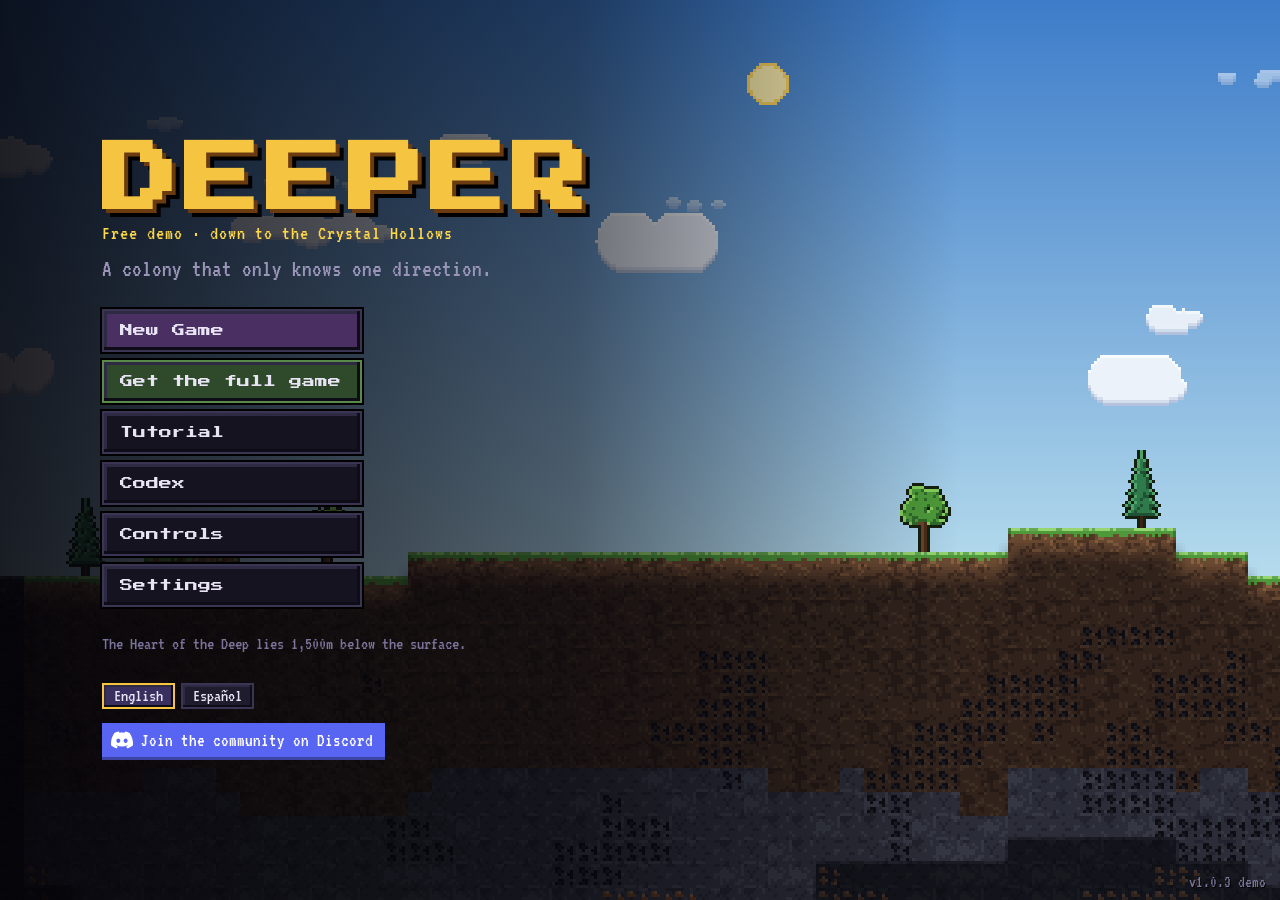
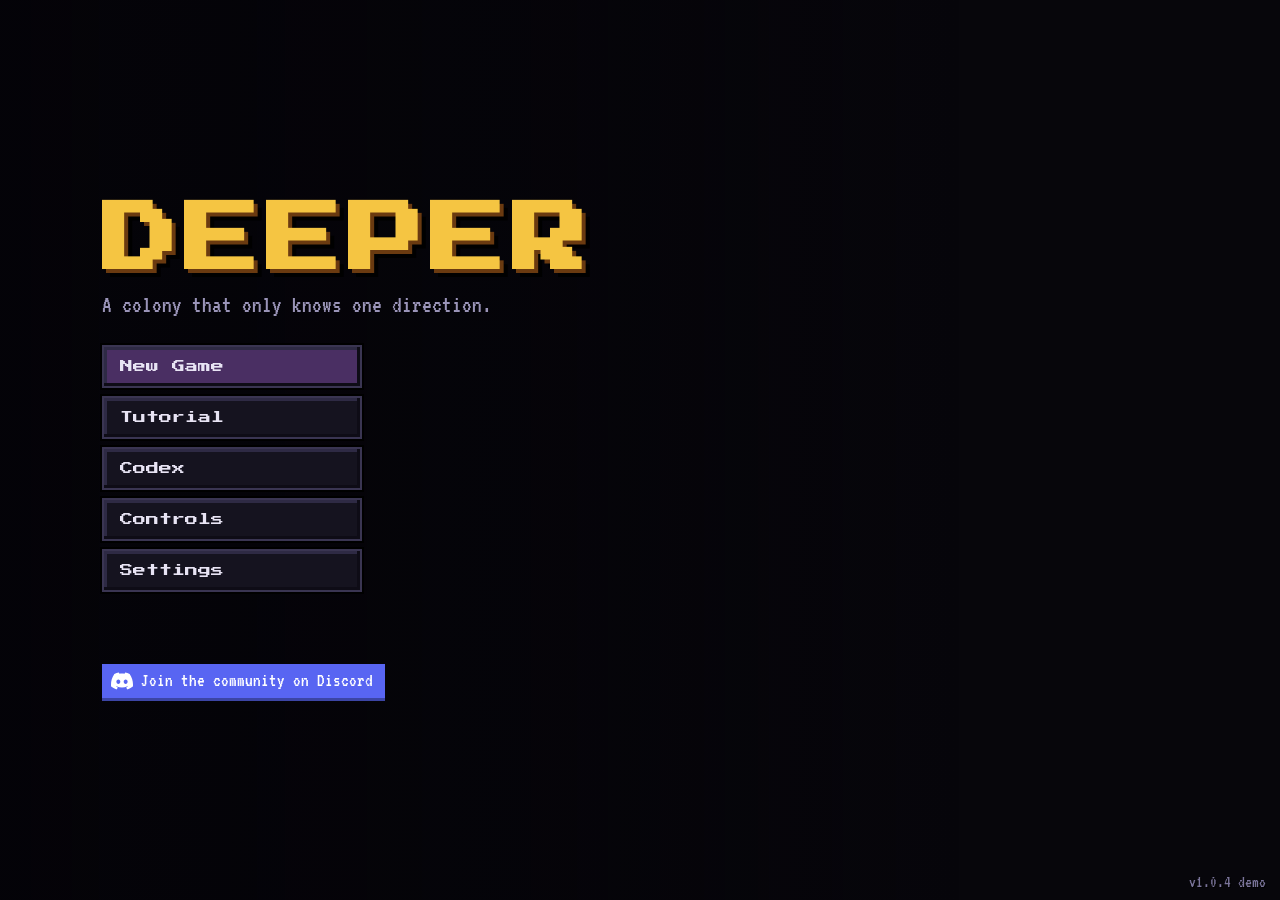
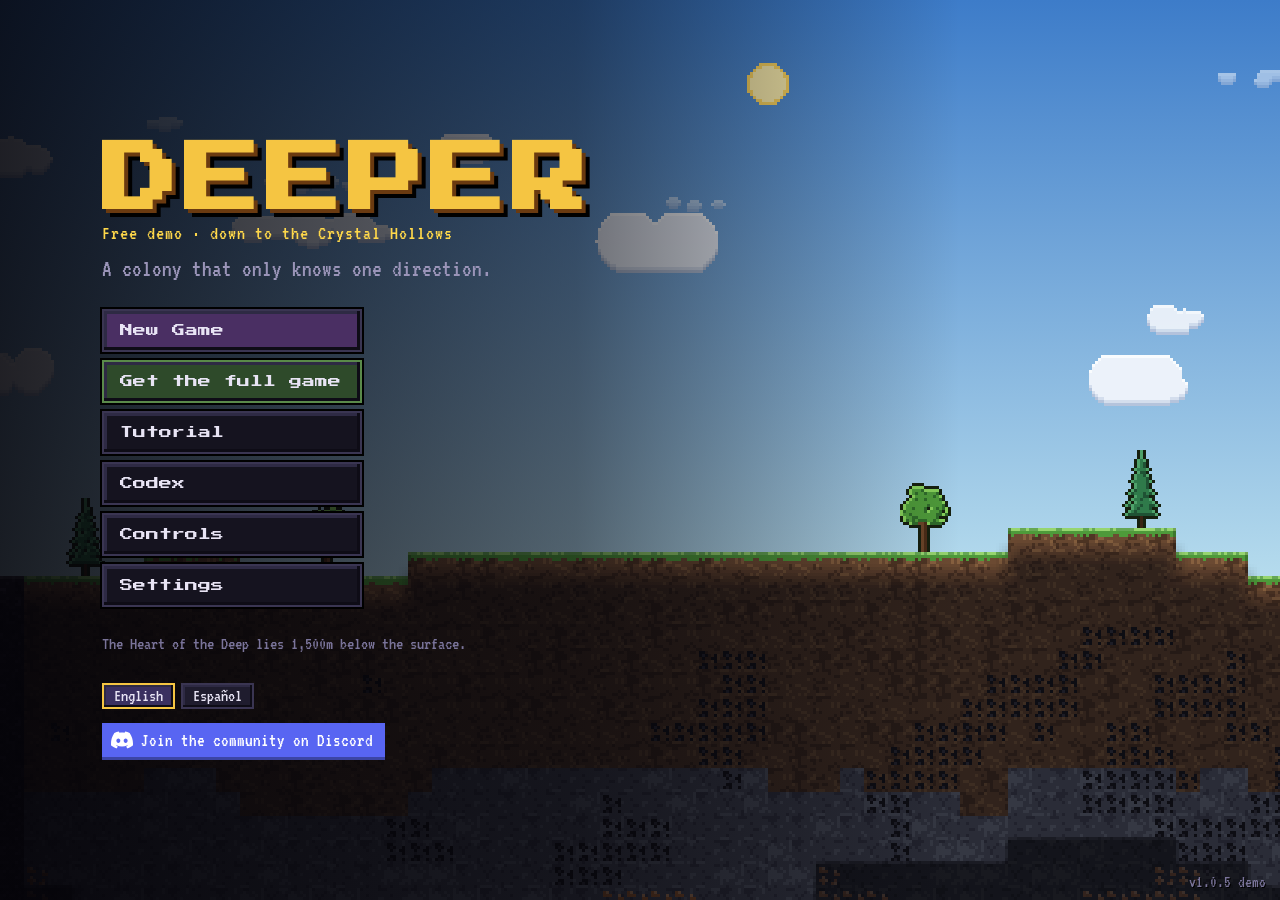
